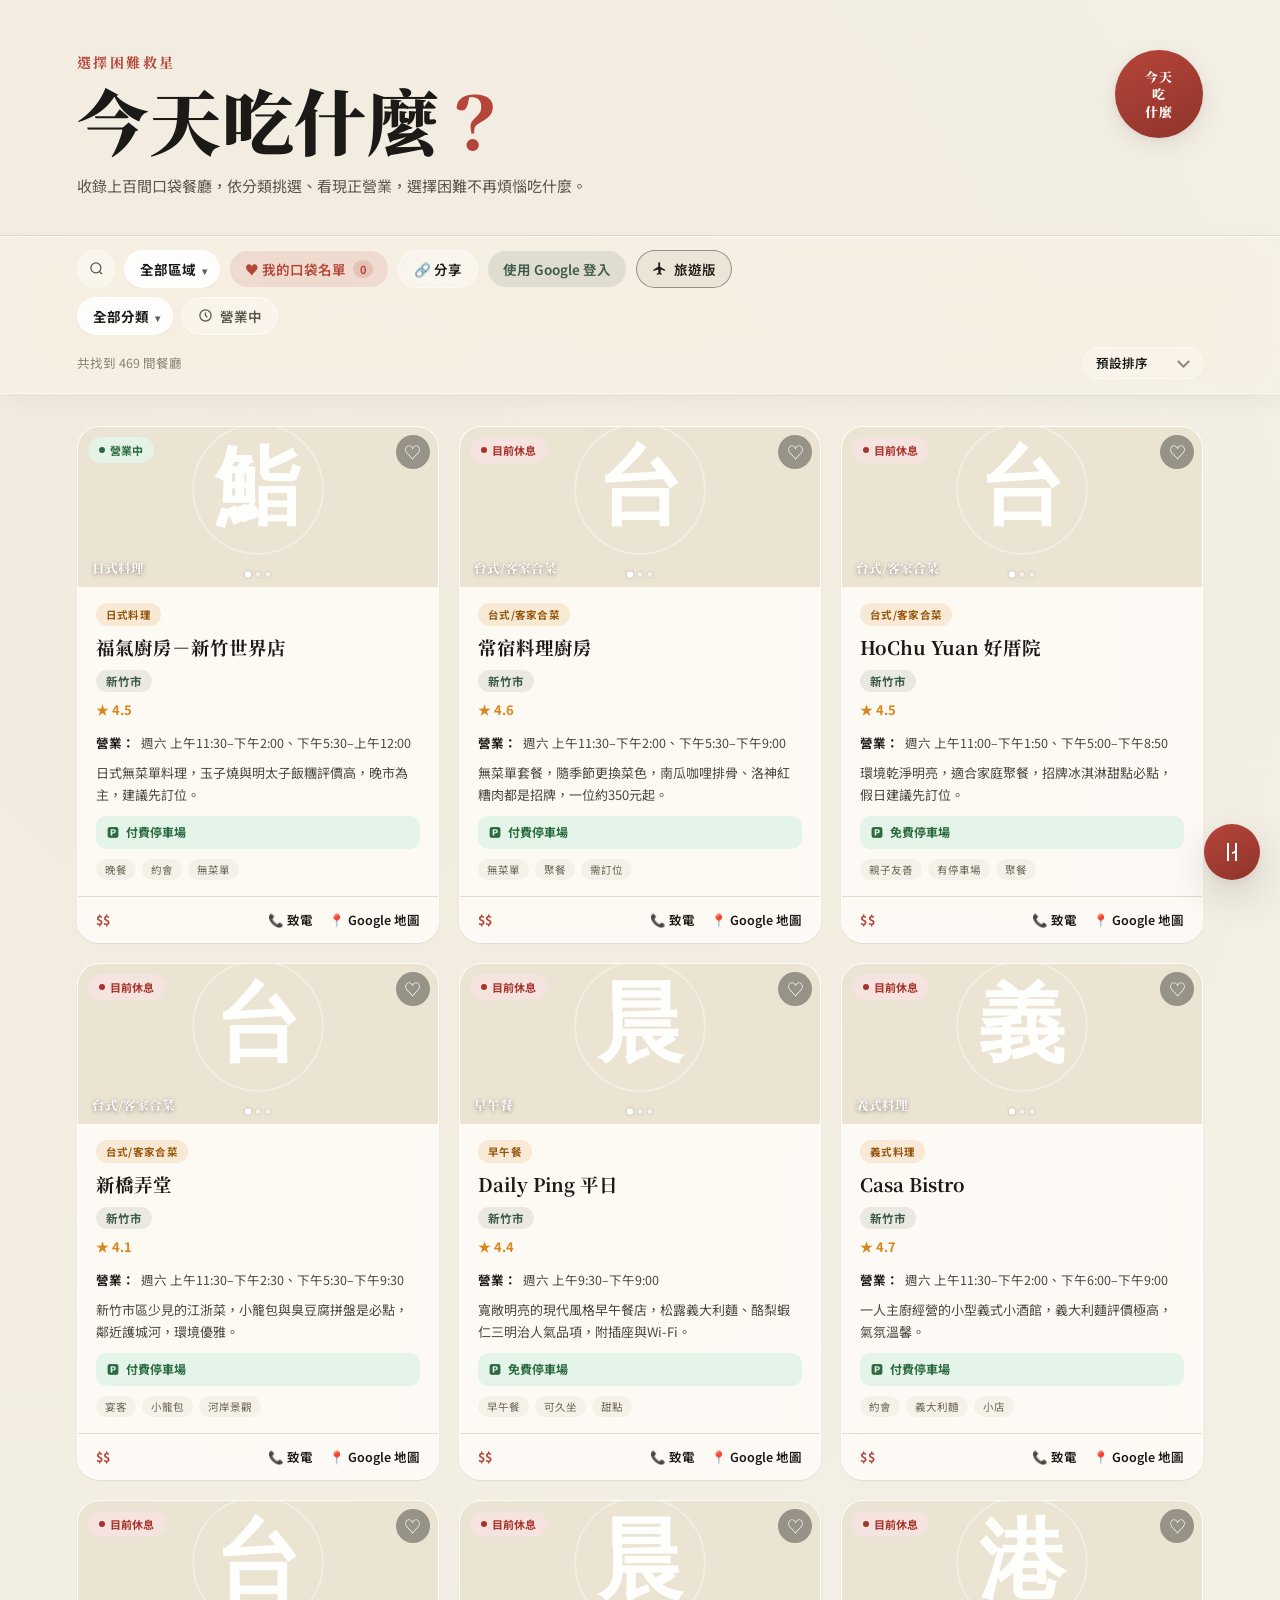
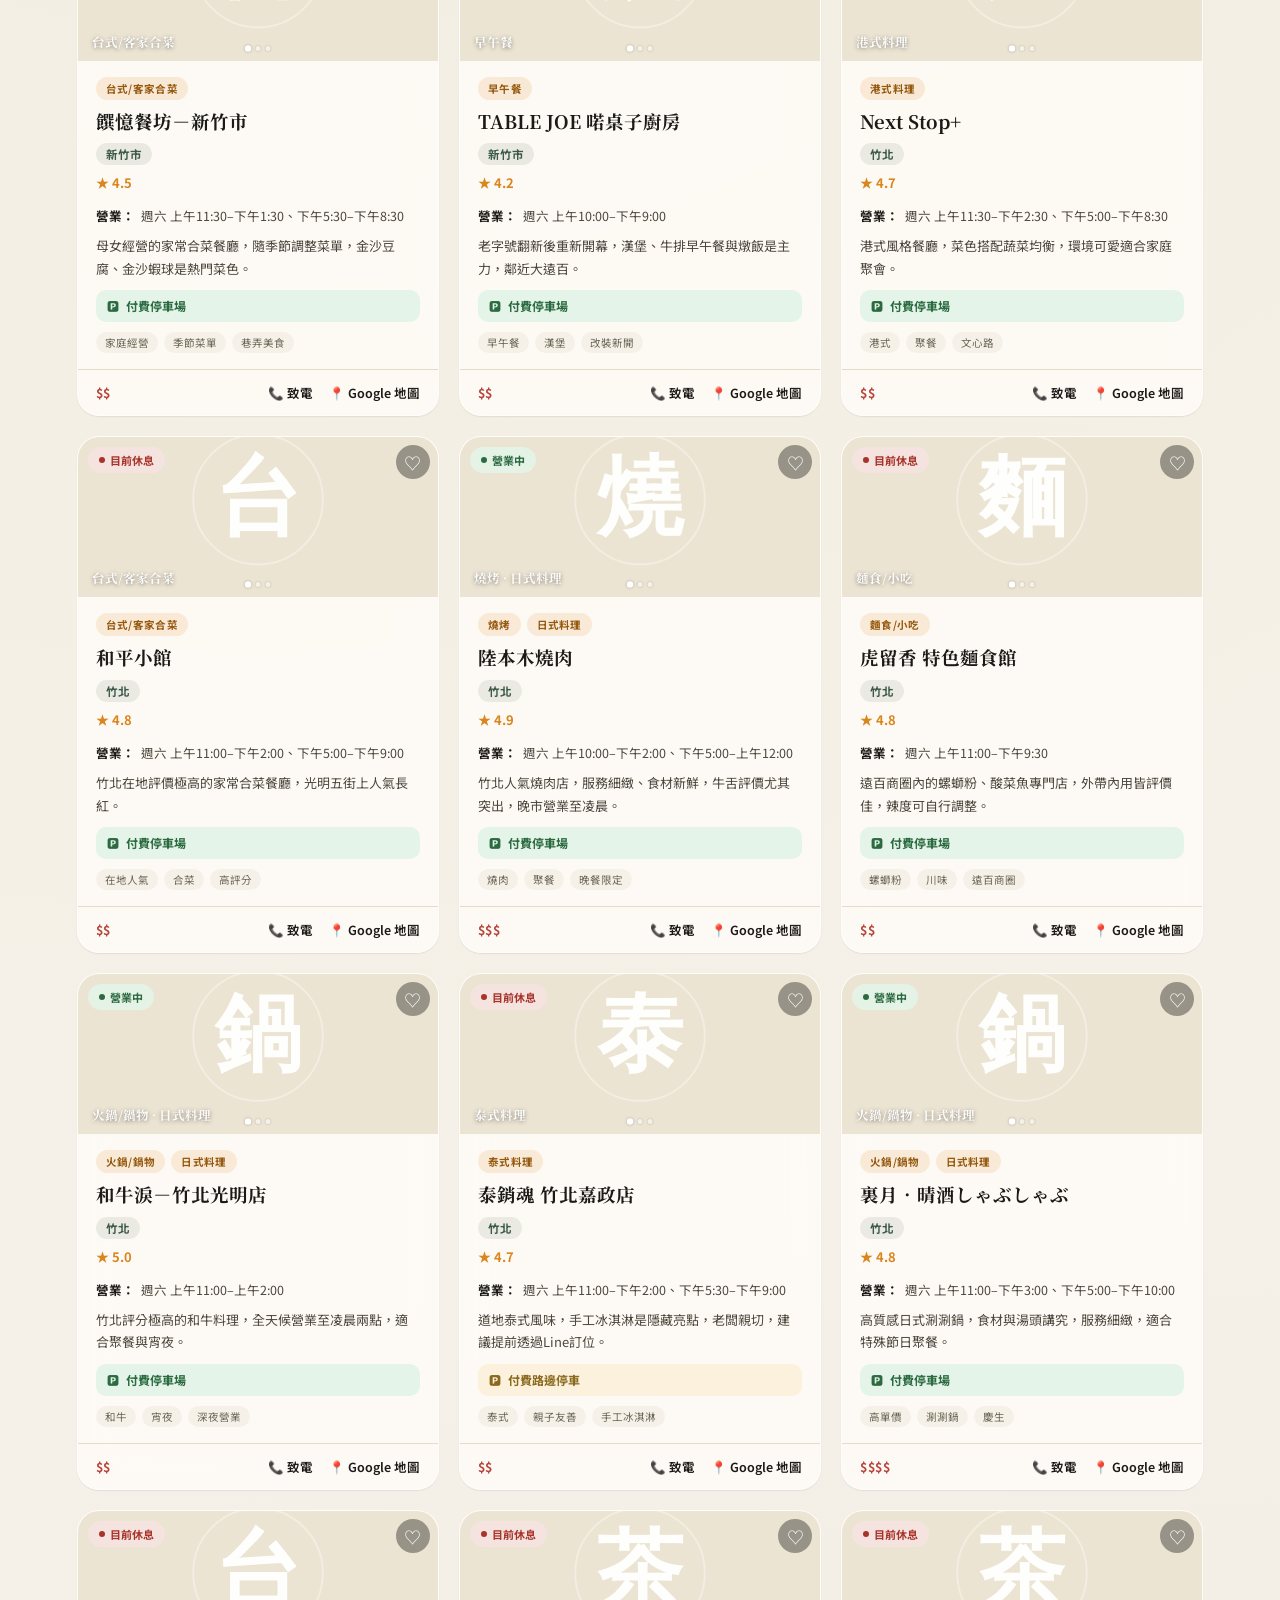
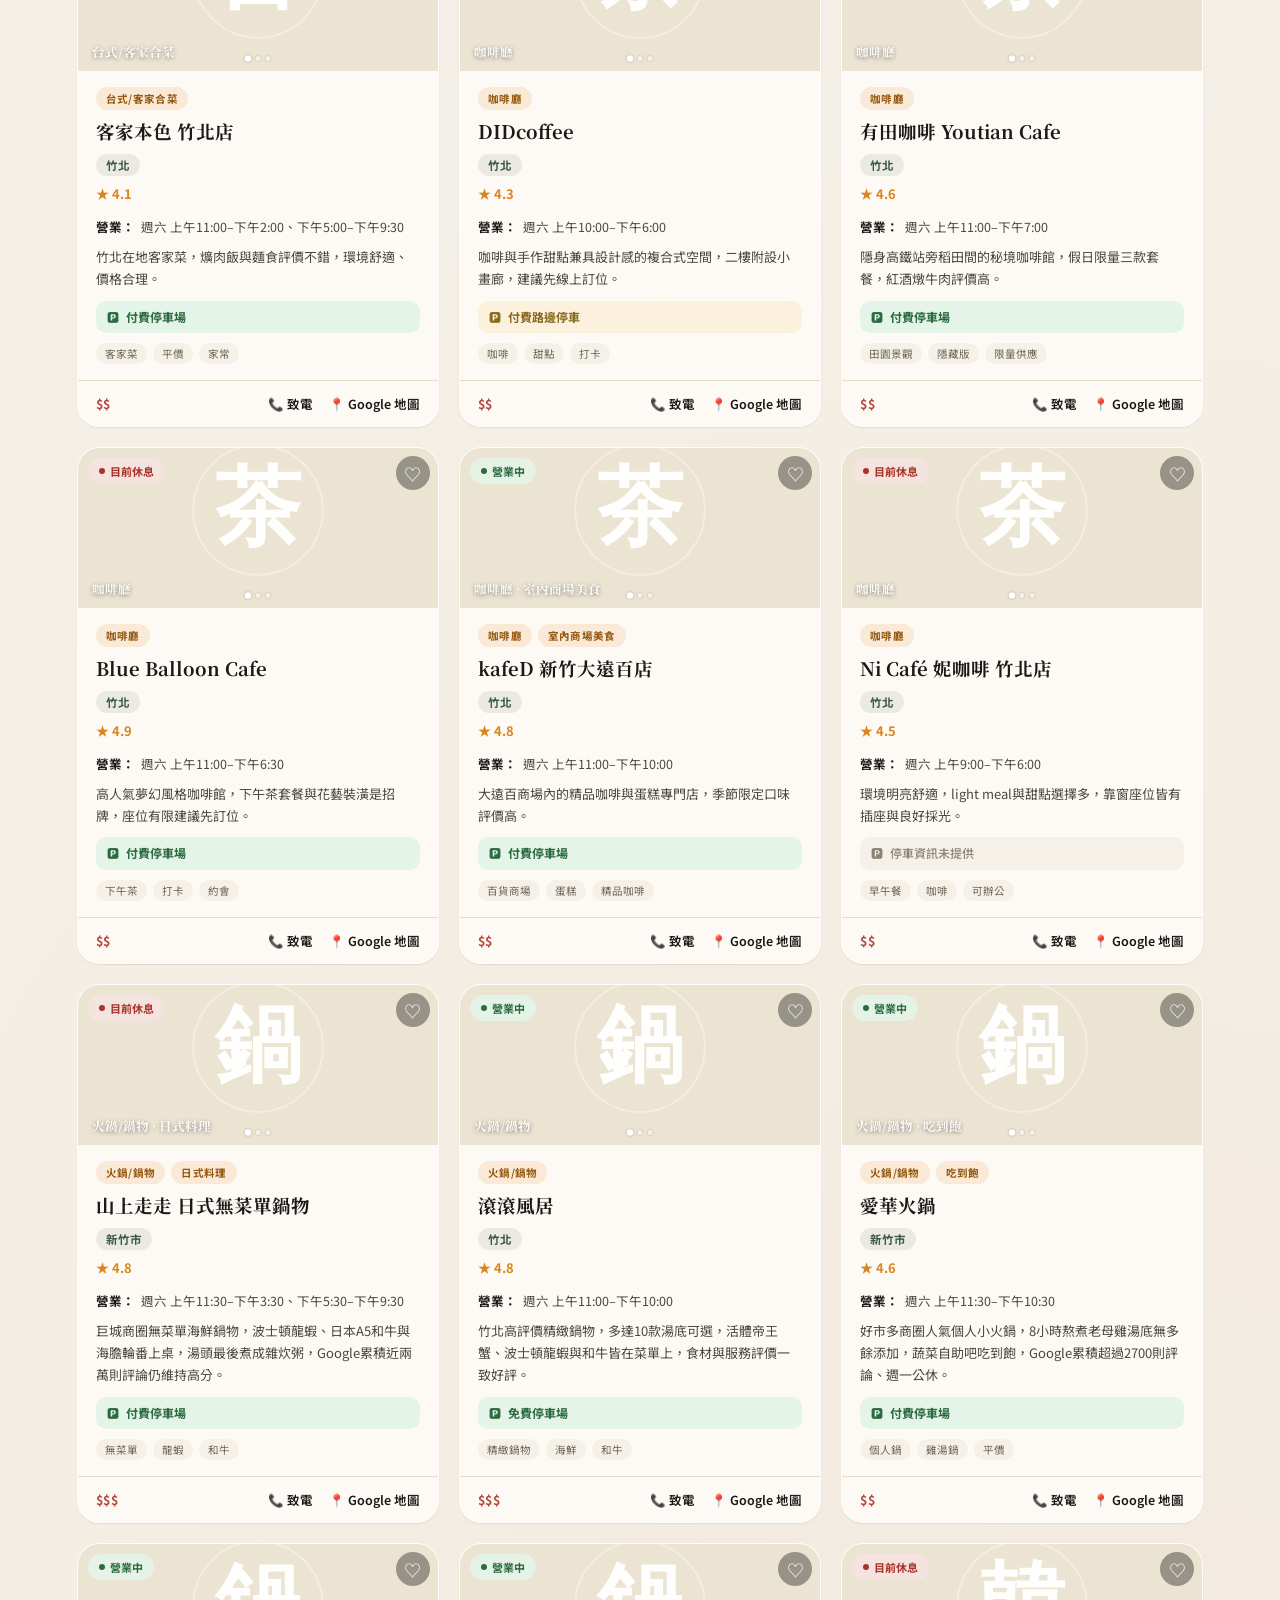
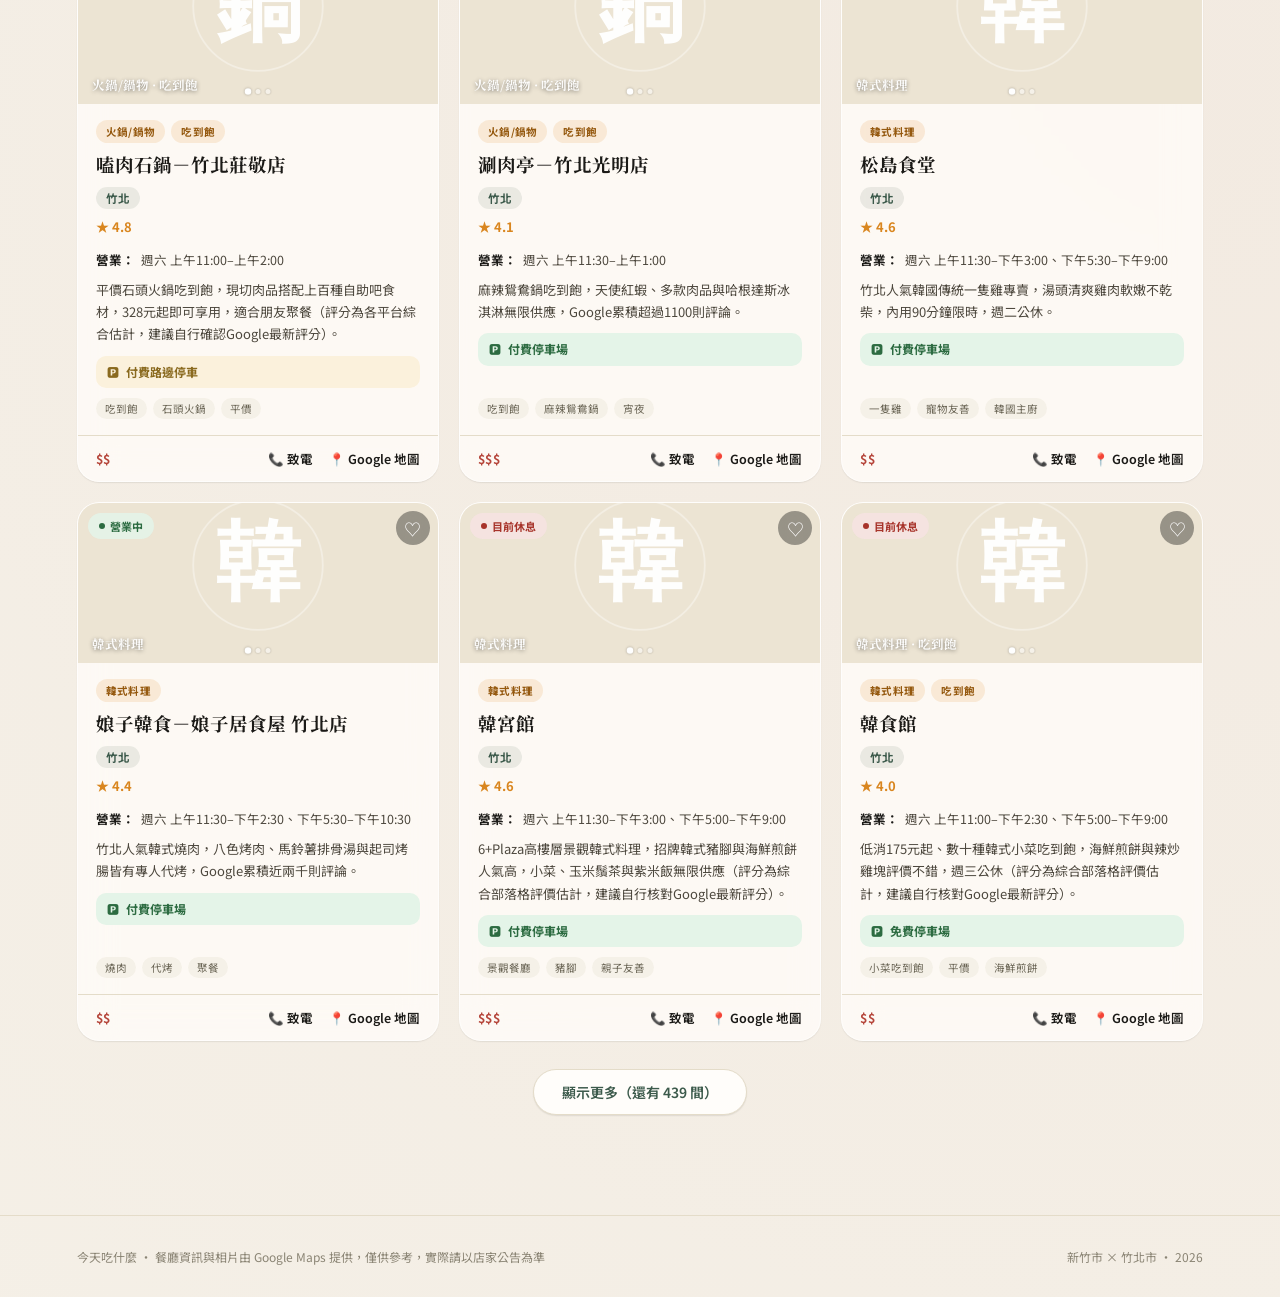
==== index.html @ 62388641 "旅遊版：新增南浦洞人蔘雞湯 3 家 Co-Authored-By: Claude Sonnet 5 <noreply@anthropic.com> Claude-Session: https://cl" ====
<!DOCTYPE html>
<html lang="zh-Hant">
<head>
<meta charset="UTF-8">
<meta name="viewport" content="width=device-width, initial-scale=1.0, viewport-fit=cover">
<title>今天吃什麼 — 新竹市 × 竹北市 餐廳地圖</title>
<style>
  @import url('https://fonts.googleapis.com/css2?family=Noto+Serif+TC:wght@500;700;900&family=Noto+Sans+TC:wght@400;500;700&display=swap');

  :root{
    --ink:#1b1a17;
    --paper:#f5f1e8;
    --paper2:#ece4d3;
    --seal:#b5453a;
    --gold:#d9861f;
    --jade:#3c5a4b;
    --line:#e4dcc9;
    --white:#fffdfa;
    --card-radius:22px;
    --pill-radius:999px;
    --shadow-sm:0 1px 2px rgba(27,26,23,0.05), 0 1px 1px rgba(27,26,23,0.04);
    --shadow-md:0 8px 24px rgba(27,26,23,0.08), 0 2px 6px rgba(27,26,23,0.05);
    --shadow-lg:0 16px 40px rgba(27,26,23,0.14), 0 4px 10px rgba(27,26,23,0.06);
    --safe-l:max(6vw, env(safe-area-inset-left));
    --safe-r:max(6vw, env(safe-area-inset-right));
  }
  *{box-sizing:border-box; margin:0; padding:0;}
  html{ -webkit-text-size-adjust:100%; }
  body{
    background:var(--paper);
    color:var(--ink);
    font-family:'Noto Sans TC', -apple-system, BlinkMacSystemFont, 'PingFang TC', 'Helvetica Neue', sans-serif;
    -webkit-font-smoothing:antialiased;
    background-image:
      radial-gradient(circle at 20% 10%, rgba(184,134,59,0.05), transparent 40%),
      radial-gradient(circle at 90% 80%, rgba(181,69,58,0.04), transparent 45%);
  }
  ::selection{ background:var(--seal); color:var(--white); }
  img{ display:block; }
  button, select, input{ font:inherit; -webkit-tap-highlight-color:transparent; }
  @media (prefers-reduced-motion: reduce){
    *{ animation-duration:.001ms !important; transition-duration:.001ms !important; }
  }

  header{
    position:relative;
    padding:52px var(--safe-r) 36px var(--safe-l);
    overflow:hidden;
    border-bottom:1px solid var(--line);
  }
  .eyebrow{
    font-family:'Noto Serif TC', serif;
    font-weight:700;
    font-size:14px;
    color:var(--seal);
    letter-spacing:2.5px;
    margin-bottom:10px;
  }
  h1{
    font-family:'Noto Serif TC', serif;
    font-weight:900;
    font-size:clamp(36px,6.5vw,72px);
    line-height:1.05;
    letter-spacing:0.5px;
  }
  h1 .accent{ color:var(--seal); }
  .subhead{
    margin-top:14px;
    max-width:560px;
    font-size:15px;
    line-height:1.8;
    color:#5a5548;
  }
  .stamp{
    position:absolute;
    top:50px; right:var(--safe-r);
    width:88px; height:88px;
    border-radius:50%;
    background:linear-gradient(155deg, var(--seal), #8f342b);
    box-shadow:var(--shadow-md);
    display:flex; align-items:center; justify-content:center;
    color:var(--white);
    font-family:'Noto Serif TC',serif;
    font-weight:900;
    font-size:13px;
    line-height:1.35;
    text-align:center;
    letter-spacing:1px;
  }
  @media (max-width:760px){ .stamp{ display:none; } }

  .controls{
    position:sticky; top:0; z-index:30;
    background:rgba(245,241,232,0.62);
    backdrop-filter:blur(24px) saturate(1.8);
    -webkit-backdrop-filter:blur(24px) saturate(1.8);
    border-bottom:1px solid rgba(255,255,255,0.5);
    box-shadow:0 1px 0 rgba(255,255,255,0.6) inset, 0 8px 20px rgba(27,26,23,0.04);
    padding:14px var(--safe-r) 14px var(--safe-l);
  }
  .search-box{
    position:relative; display:flex; align-items:center;
    height:38px; border-radius:999px; flex:0 0 auto;
    border:1px solid rgba(255,255,255,0.5);
    background:rgba(255,255,255,0.32);
    backdrop-filter:blur(14px) saturate(1.4); -webkit-backdrop-filter:blur(14px) saturate(1.4);
    width:38px; overflow:hidden;
    transition:width .25s cubic-bezier(.4,0,.2,1), background .2s ease, box-shadow .2s ease;
  }
  .search-box.expanded{ width:min(260px, 62vw); background:rgba(255,255,255,0.75); box-shadow:0 0 0 3px rgba(181,69,58,0.16), var(--shadow-sm); }
  .search-icon-btn{
    width:38px; height:38px; flex:0 0 auto; border:none; background:transparent; padding:0;
    display:flex; align-items:center; justify-content:center; cursor:pointer; color:#5a5548;
  }
  .search-box input{
    border:none; background:transparent; outline:none;
    height:36px; width:0; min-width:0; padding:0; opacity:0;
    font-size:16px; flex:1 1 auto;
    transition:opacity .18s ease, width .25s ease, padding .25s ease;
  }
  .search-box.expanded input{ width:100%; opacity:1; padding:0 14px 0 0; }
  .search-box input::placeholder{ color:#8a8474; }

  .filter-row{
    display:flex; gap:9px; align-items:center; flex-wrap:wrap;
  }
  .filter-row-2{
    margin-top:9px;
  }

  /* Horizontally scrollable chip strip of area/city buttons, frosted glass */
  .area-toggle{
    display:flex; gap:6px; align-items:center; flex:0 0 auto; max-width:100%;
    overflow-x:auto; scrollbar-width:none; -webkit-overflow-scrolling:touch;
  }
  .area-toggle::-webkit-scrollbar{ display:none; }
  .area-toggle button{
    flex:0 0 auto;
    padding:8px 15px; height:38px; border-radius:999px;
    border:1px solid rgba(255,255,255,0.5);
    background:rgba(255,255,255,0.28);
    backdrop-filter:blur(14px) saturate(1.4); -webkit-backdrop-filter:blur(14px) saturate(1.4);
    font-weight:600; font-size:13.5px;
    cursor:pointer; color:#5a5548; transition:background .2s ease, color .2s ease, box-shadow .2s ease;
  }
  .area-toggle button.active{ background:rgba(255,255,255,0.85); color:var(--ink); box-shadow:var(--shadow-sm); font-weight:700; }
  .area-toggle button.area-back{ background:transparent; border-style:dashed; color:#8a8474; font-weight:500; }
  .area-toggle button.area-done{ background:var(--jade); color:var(--white); border-color:var(--jade); font-weight:700; }
  .area-toggle button.area-future{
    background:rgba(60,55,48,0.05); border-color:rgba(60,55,48,0.08);
    color:#b3ada0; cursor:not-allowed; font-weight:500;
  }
  .area-toggle.collapsed button:not(.active){ display:none; }
  .area-toggle.collapsed button.active{ padding-right:12px; }
  .area-toggle.collapsed button.active::after{
    content:"▾"; margin-left:6px; font-size:10px; opacity:.7;
  }

  .hours-icon-btn, .fav-toggle{
    display:flex; align-items:center; gap:7px;
    height:38px; padding:0 15px;
    border:1px solid rgba(255,255,255,0.5);
    border-radius:999px;
    backdrop-filter:blur(14px) saturate(1.4); -webkit-backdrop-filter:blur(14px) saturate(1.4);
    cursor:pointer;
    font-size:13.5px;
    font-weight:600;
    flex:0 0 auto;
    user-select:none;
    transition:background .2s ease, color .2s ease;
  }
  .fav-toggle{ background:rgba(60,90,75,0.12); color:var(--jade); }
  /* Idle 灰色，跟其他未選取的篩選 chip 一致，暗示「還沒篩選、可以點」；
     .active 時變回跟其他篩選 chip 選取時一樣的深綠色，一眼就能看出差異。 */
  .hours-icon-btn{ background:rgba(255,255,255,0.28); color:#5a5548; }
  .hours-icon-btn.active{ background:rgba(60,90,75,0.88); color:var(--white); }
  .hours-icon-btn svg{ flex:0 0 auto; display:block; }

  .fav-toggle{ background:rgba(181,69,58,0.12); color:var(--seal); }
  .fav-toggle.active{ background:rgba(181,69,58,0.88); color:var(--white); }
  .fav-toggle .count{
    font-size:11px; font-weight:700; padding:1px 7px; border-radius:999px;
    background:rgba(181,69,58,0.16); color:var(--seal);
  }
  .fav-toggle.active .count{ background:rgba(255,255,255,0.25); color:var(--white); }

  .share-btn{
    height:38px; padding:0 15px; border:1px solid rgba(255,255,255,0.5); border-radius:999px;
    background:rgba(255,255,255,0.32); backdrop-filter:blur(14px) saturate(1.4); -webkit-backdrop-filter:blur(14px) saturate(1.4);
    cursor:pointer; font-size:13.5px; font-weight:600;
    color:var(--ink); flex:0 0 auto; transition:background .2s ease;
  }
  .share-btn:hover{ background:rgba(255,255,255,0.55); }
  .auth-btn{
    height:38px; padding:0 15px; border:1px solid rgba(255,255,255,0.5); border-radius:999px;
    background:rgba(60,90,75,0.12); color:var(--jade); cursor:pointer;
    font-size:13.5px; font-weight:600; flex:0 0 auto;
  }
  .auth-btn:hover{ background:rgba(60,90,75,0.22); }

  .shared-banner{
    margin:0 var(--safe-r) 0 var(--safe-l);
    margin-top:-1px;
    background:rgba(60,90,75,0.82); color:var(--white);
    backdrop-filter:blur(20px) saturate(1.6); -webkit-backdrop-filter:blur(20px) saturate(1.6);
    padding:14px 18px; border-radius:0 0 16px 16px;
    display:flex; align-items:center; justify-content:space-between; gap:14px; flex-wrap:wrap;
    font-size:13.5px; font-weight:500;
    box-shadow:var(--shadow-md);
  }
  .shared-banner-actions{ display:flex; gap:10px; flex:0 0 auto; }
  .shared-banner-actions button{
    padding:8px 14px; border-radius:999px; border:1.5px solid rgba(255,255,255,0.7);
    background:transparent; color:var(--white); font-weight:700; font-size:12.5px; cursor:pointer;
    min-height:36px;
  }
  .shared-banner-actions button:hover{ background:rgba(255,255,255,0.18); }
  #sharedAdoptBtn{ background:rgba(255,255,255,0.9); color:var(--jade); border-color:rgba(255,255,255,0.9); }
  #sharedAdoptBtn:hover{ background:rgba(255,255,255,0.75); }

  .toast{
    position:fixed; left:50%; bottom:max(28px, env(safe-area-inset-bottom)); transform:translateX(-50%) translateY(20px) scale(0.95);
    background:rgba(27,26,23,0.72); backdrop-filter:blur(20px) saturate(1.6); -webkit-backdrop-filter:blur(20px) saturate(1.6);
    color:var(--paper); padding:12px 22px; border-radius:999px;
    border:1px solid rgba(255,255,255,0.12);
    font-size:13.5px; font-weight:600; opacity:0; pointer-events:none;
    transition:opacity .25s cubic-bezier(.4,0,.2,1), transform .25s cubic-bezier(.4,0,.2,1); z-index:50;
    box-shadow:var(--shadow-lg); max-width:88vw; text-align:center;
  }
  .toast.show{ opacity:1; transform:translateX(-50%) translateY(0) scale(1); }

  /* "幫我選" — a small rule-based guided picker, no external AI/API involved */
  .picker-fab{
    position:fixed; right:max(20px, env(safe-area-inset-right));
    bottom:max(20px, env(safe-area-inset-bottom)); z-index:60;
    width:56px; height:56px; border-radius:50%; border:none;
    background:linear-gradient(155deg, var(--seal), #8f342b);
    color:var(--white); display:flex; align-items:center; justify-content:center;
    box-shadow:var(--shadow-lg); cursor:pointer;
    transition:transform .2s cubic-bezier(.34,1.3,.64,1);
  }
  .picker-fab:hover{ transform:scale(1.06); }
  .picker-fab:active{ transform:scale(0.94); }
  .picker-fab.hide{ display:none; }

  .picker-panel{
    position:fixed; right:max(20px, env(safe-area-inset-right));
    bottom:max(88px, calc(env(safe-area-inset-bottom) + 88px));
    z-index:60; width:min(360px, calc(100vw - 40px)); max-height:min(560px, 72vh);
    background:rgba(250,247,241,0.92); backdrop-filter:blur(24px) saturate(1.6); -webkit-backdrop-filter:blur(24px) saturate(1.6);
    border:1px solid rgba(255,255,255,0.6); border-radius:20px;
    box-shadow:var(--shadow-lg); display:none; flex-direction:column; overflow:hidden;
    transform-origin:bottom right;
  }
  .picker-panel.open{ display:flex; animation:pickerIn .22s cubic-bezier(.34,1.3,.64,1); }
  @keyframes pickerIn{ from{ opacity:0; transform:scale(0.9) translateY(10px); } to{ opacity:1; transform:scale(1) translateY(0); } }
  .picker-header{
    display:flex; align-items:center; justify-content:space-between;
    padding:14px 16px; font-family:'Noto Serif TC',serif; font-weight:700; font-size:15px;
    border-bottom:1px solid var(--line); flex:0 0 auto;
  }
  .picker-header button{ border:none; background:none; cursor:pointer; font-size:16px; color:#8a8474; padding:4px; }
  .picker-body{ padding:14px 16px; overflow-y:auto; flex:1 1 auto; min-height:0; display:flex; flex-direction:column; gap:10px; }
  .picker-body > *{ flex-shrink:0; }
  .picker-msg{
    align-self:flex-start; background:var(--paper2); color:var(--ink);
    padding:9px 13px; border-radius:14px 14px 14px 4px; font-size:13.5px; line-height:1.6; max-width:88%;
  }
  .picker-choices{ display:flex; flex-wrap:wrap; gap:7px; }
  .picker-choices button{
    padding:8px 14px; border-radius:999px; border:1px solid var(--line);
    background:var(--white); color:var(--ink); font-size:13px; font-weight:600; cursor:pointer;
    transition:background .15s ease, color .15s ease, border-color .15s ease;
  }
  .picker-choices button:hover{ background:var(--jade); color:var(--white); border-color:var(--jade); }
  .picker-answer{
    align-self:flex-end; background:var(--jade); color:var(--white);
    padding:9px 13px; border-radius:14px 14px 4px 14px; font-size:13.5px; font-weight:600; max-width:88%;
  }
  .picker-result-card{
    border:1px solid var(--line); border-radius:14px; overflow:hidden; background:var(--white);
  }
  .picker-result-card img{ width:100%; height:120px; object-fit:cover; display:block; }
  .picker-result-body{ padding:12px 14px; display:flex; flex-direction:column; gap:6px; }
  .picker-result-name{ font-family:'Noto Serif TC',serif; font-weight:700; font-size:15px; }
  .picker-result-meta{ font-size:12.5px; color:#6b6656; }
  .picker-result-actions{ display:flex; gap:8px; margin-top:4px; }
  .picker-result-actions button, .picker-result-actions a{
    flex:1; text-align:center; padding:8px 0; border-radius:10px; border:1px solid var(--line);
    background:var(--paper); color:var(--ink); font-size:12.5px; font-weight:700; cursor:pointer;
    text-decoration:none; display:block;
  }
  .picker-result-actions .primary{ background:var(--seal); color:var(--white); border-color:var(--seal); }

  .time-select-row{
    display:none;
    flex-direction:column; gap:10px;
    margin-top:12px;
    font-size:13px; color:#5a5548;
  }
  .time-select-row.visible{ display:flex; }
  .time-custom-row{ display:flex; gap:10px; align-items:center; flex-wrap:wrap; }
  .time-select-row select{
    height:38px; padding:0 10px; border:1px solid rgba(255,255,255,0.5); border-radius:10px;
    background:rgba(255,255,255,0.35); backdrop-filter:blur(12px); -webkit-backdrop-filter:blur(12px);
    font-size:14px;
  }
  .meal-presets{ display:flex; gap:7px; flex-wrap:wrap; }
  .meal-presets button{
    height:34px; padding:0 14px; border-radius:999px;
    border:1px solid rgba(255,255,255,0.5);
    background:rgba(255,255,255,0.32);
    backdrop-filter:blur(12px) saturate(1.4); -webkit-backdrop-filter:blur(12px) saturate(1.4);
    font-weight:600; font-size:13px; color:#5a5548; cursor:pointer;
    transition:background .2s ease, color .2s ease;
  }
  .meal-presets button.active{ background:rgba(60,90,75,0.88); color:var(--white); border-color:transparent; }

  .cat-select-wrap{
    position:relative; flex:0 0 auto;
    display:flex; align-items:center;
  }
  .cat-select-wrap::after{
    content:"";
    position:absolute; right:15px; top:50%; width:7px; height:7px;
    border-right:2px solid #8a8474; border-bottom:2px solid #8a8474;
    transform:translateY(-65%) rotate(45deg);
    pointer-events:none;
  }
  .cat-select{
    appearance:none; -webkit-appearance:none;
    height:38px;
    padding:0 34px 0 16px;
    border:1px solid rgba(255,255,255,0.5); border-radius:999px;
    background:rgba(255,255,255,0.32); color:var(--ink);
    backdrop-filter:blur(14px) saturate(1.4); -webkit-backdrop-filter:blur(14px) saturate(1.4);
    font-weight:600; font-size:13.5px;
    cursor:pointer; max-width:46vw;
  }
  .cat-select:focus{ outline:none; box-shadow:0 0 0 3px rgba(217,134,31,0.25); }

  .result-row{ display:flex; align-items:center; justify-content:space-between; gap:10px; margin-top:12px; flex-wrap:wrap; }
  .result-count{ font-size:12.5px; color:#8a8474; }
  .sort-select-wrap{ flex:0 0 auto; }
  .sort-select-wrap .cat-select{
    height:32px; padding:0 28px 0 12px; font-size:12.5px; font-weight:600;
    background:rgba(255,255,255,0.2); border-color:rgba(255,255,255,0.4);
  }

  /* Horizontal chip-scroll strip on phones — classic iOS filter-bar pattern */
  @media (max-width:720px){
    .filter-row{
      flex-wrap:nowrap; overflow-x:auto; scroll-snap-type:x proximity;
      -webkit-overflow-scrolling:touch; scrollbar-width:none;
      margin:0 calc(-1 * var(--safe-l)) 0 calc(-1 * var(--safe-l));
      padding:2px var(--safe-l) 6px;
    }
    .filter-row::-webkit-scrollbar{ display:none; }
    .filter-row > *{ scroll-snap-align:start; }
    .cat-select{ max-width:56vw; }

    /* filter-row-2 (category + sub-category + time) wraps instead of scrolling —
       two selects at once would otherwise force an absurdly wide scroll strip. */
    .filter-row-2{
      flex-wrap:wrap; overflow-x:visible;
      margin:0; padding:0;
    }
    .filter-row-2 .cat-select{ max-width:44vw; }
  }

  main{ padding:32px var(--safe-r) 100px var(--safe-l); }
  .grid{ display:grid; grid-template-columns:repeat(auto-fill, minmax(280px,1fr)); gap:20px; }
  .load-more-wrap{ text-align:center; margin-top:28px; }
  .load-more-btn{
    font-family:inherit; font-size:14px; font-weight:600; cursor:pointer;
    padding:12px 28px; border-radius:var(--pill-radius); border:1px solid var(--line);
    background:var(--white); color:var(--jade); box-shadow:var(--shadow-sm);
  }
  .load-more-btn:hover{ background:var(--jade); color:var(--white); border-color:var(--jade); }

  /* 旅遊版：星宇航空風格的黑金配色，跟站內其他區域（米黃/赭紅/墨綠）拉開，帶出「出國」「精品航空」的質感 */
  .trip-toggle-btn{
    display:flex; align-items:center; gap:7px;
    height:38px; padding:0 15px; border:1px solid rgba(22,20,15,0.4); border-radius:999px;
    background:rgba(22,20,15,0.05); color:#201d16; cursor:pointer;
    font-size:13.5px; font-weight:600; flex:0 0 auto; transition:background .2s ease;
  }
  .trip-toggle-btn svg{ flex:0 0 auto; }
  .trip-toggle-btn:hover{ background:rgba(184,144,47,0.18); }
  .trip-toggle-btn.active{ background:#16140f; color:#c9a227; border-color:#16140f; }

  .trip-picker{
    margin:0 var(--safe-r) 14px var(--safe-l); display:flex; flex-direction:column; gap:10px;
    background:linear-gradient(135deg, rgba(22,20,15,0.05), rgba(184,144,47,0.12));
    border:1px solid rgba(184,144,47,0.4); border-radius:18px; padding:14px 16px;
  }
  .trip-picker-label{ font-size:12.5px; font-weight:600; color:#8a6d23; }
  .trip-picker .area-toggle button.active{ background:#16140f; color:#c9a227; border-color:#16140f; }
  .trip-picker .area-toggle button:not(.active):not(.area-future){ border-color:rgba(184,144,47,0.45); color:#201d16; }

  /* While browsing 釜山, retint the whole site's accent color (chips, fav
     toggle, hours toggle, load-more hover — anything using --jade) to a
     champagne gold instead of duplicating every rule for a second color
     scheme; the black comes from the toggle/picker rules above. */
  body.busan-mode{ --jade:#a9792a; }

  /* 本地版：餐廳／服飾 常駐雙頁籤，放在標題下方、篩選列上方，跟餐廳分類 chip
     完全分開，避免服飾分類混進 CAT_GROUPS 的燒烤/日式那排。旅遊版（釜山）啟用
     時整排隱藏——服飾/餐廳頁籤只切換「在地版」內部的兩種本地資料集。 */
  .mode-tabs{
    display:flex; justify-content:center; gap:8px;
    margin:0 var(--safe-r) 18px var(--safe-l);
  }
  .mode-tab{
    font-family:inherit; font-size:14px; font-weight:700; cursor:pointer;
    padding:10px 22px; border-radius:999px; border:1px solid var(--line);
    background:var(--white); color:var(--ink); box-shadow:var(--shadow-sm);
    transition:background .2s ease, color .2s ease, border-color .2s ease;
  }
  .mode-tab.active{ background:var(--jade); color:var(--white); border-color:var(--jade); }
  .mode-tab:not(.active):hover{ border-color:var(--jade); }
  .card{
    background:rgba(255,253,250,0.78); border:1px solid rgba(255,255,255,0.6); border-radius:var(--card-radius);
    backdrop-filter:blur(18px) saturate(1.5); -webkit-backdrop-filter:blur(18px) saturate(1.5);
    overflow:hidden; display:flex; flex-direction:column; position:relative;
    box-shadow:var(--shadow-sm), inset 0 1px 0 rgba(255,255,255,0.6);
    transition:transform .28s cubic-bezier(.34,1.3,.64,1), box-shadow .28s ease;
  }
  .card:hover{ transform:translateY(-4px); box-shadow:var(--shadow-lg); }
  .card:active{ transform:translateY(-1px) scale(0.994); }

  .card-photo{
    position:relative; width:100%; height:160px; overflow:hidden;
    display:flex; align-items:center; justify-content:center;
    background:var(--paper2);
  }
  .card-photo svg{ width:100%; height:100%; }
  .card-photo-track{
    display:flex; width:100%; height:100%;
    overflow-x:auto; scroll-snap-type:x mandatory;
    -webkit-overflow-scrolling:touch; scrollbar-width:none;
  }
  .card-photo-track::-webkit-scrollbar{ display:none; }
  .card-photo-track img{ flex:0 0 100%; width:100%; height:100%; object-fit:cover; scroll-snap-align:start; }
  .card-photo-fallback{ flex:0 0 100%; width:100%; height:100%; }
  .card-photo-fallback svg{ width:100%; height:100%; display:block; }
  .card-photo-dots{
    position:absolute; bottom:10px; left:50%; transform:translateX(-50%);
    display:flex; gap:5px; z-index:2; pointer-events:none;
  }
  .card-photo-dots .dot{
    width:5px; height:5px; border-radius:50%; background:rgba(255,255,255,0.5);
    box-shadow:0 0 2px rgba(0,0,0,0.3);
    transition:background .2s ease, transform .2s ease;
  }
  .card-photo-dots .dot.active{ background:#fff; transform:scale(1.3); }
  .card-photo .cat-label{
    position:absolute; bottom:10px; left:14px;
    font-family:'Noto Serif TC',serif; font-weight:700; font-size:12.5px;
    color:rgba(255,255,255,0.94); text-shadow:0 1px 4px rgba(0,0,0,0.45);
  }
  .card-open-badge{
    position:absolute; top:10px; left:10px;
    font-size:11px; font-weight:700; padding:5px 11px; border-radius:999px;
    display:flex; align-items:center; gap:5px;
    backdrop-filter:blur(6px);
  }
  .card-open-badge.open{ background:rgba(228,244,232,0.92); color:#2c6b41; }
  .card-open-badge.closed{ background:rgba(246,227,225,0.92); color:#a7332a; }
  .card-open-badge.market{ background:rgba(255,255,255,0.92); color:#6b6656; }
  .card-open-badge .dot{ width:6px; height:6px; border-radius:50%; background:currentColor; }
  .card-fav-btn{
    position:absolute; top:8px; right:8px;
    width:34px; height:34px; border-radius:50%; border:none;
    background:rgba(27,26,23,0.4); backdrop-filter:blur(8px); color:#fff;
    display:flex; align-items:center; justify-content:center;
    font-size:17px; cursor:pointer; transition:background .15s ease, transform .15s cubic-bezier(.34,1.3,.64,1);
  }
  .card-fav-btn:hover{ background:rgba(27,26,23,0.6); }
  .card-fav-btn:active{ transform:scale(0.88); }
  .card-fav-btn.active{ background:var(--seal); transform:scale(1.05); }

  .card-top{ padding:16px 18px 12px; position:relative; }
  .card-cats{ display:flex; flex-wrap:wrap; gap:6px; margin-bottom:9px; }
  .card-cats span{
    font-size:10.5px; font-weight:700; letter-spacing:.3px;
    padding:4px 10px; border-radius:999px; background:rgba(217,134,31,0.14); color:#95590f;
  }
  .card-name{
    font-family:'Noto Serif TC', serif; font-weight:700; font-size:18.5px; line-height:1.35;
    margin-bottom:7px;
  }
  .card-name-zh{ font-size:12.5px; color:#8a8474; margin-top:-4px; margin-bottom:7px; }
  .card-area{
    display:inline-block; font-size:11.5px; font-weight:700; color:var(--jade);
    background:rgba(60,90,75,0.1); border-radius:999px; padding:3px 10px; margin-bottom:8px;
  }
  .card-rating{ display:flex; align-items:center; gap:6px; font-size:13px; color:#59544a; flex-wrap:wrap; }
  .card-rating .stars{ color:var(--gold); font-weight:700; }
  .card-rating .distance{ color:#8a8474; font-weight:500; }

  .card-body{ padding:2px 18px 16px; flex:1; display:flex; flex-direction:column; gap:10px; }
  .card-hours{ font-size:12.5px; color:#4c473d; display:flex; align-items:baseline; gap:6px; }
  .card-hours b{ color:var(--ink); font-weight:700; white-space:nowrap; flex-shrink:0; }
  .card-parking{
    font-size:12px; line-height:1.4;
    display:flex; gap:7px; align-items:center;
    border-radius:10px; padding:8px 11px;
    font-weight:700;
  }
  .card-parking .icon{ flex:0 0 auto; }
  .card-parking .sub{ font-weight:500; opacity:.8; margin-left:2px; }
  .card-parking.lot{ background:#e4f4e8; color:#2c6b41; }
  .card-parking.street{ background:#fbf1dc; color:#8a6a1f; }
  .card-parking.none{ background:#f6e3e1; color:#a7332a; }
  .card-parking.unknown{ background:var(--paper); color:#8a8474; font-weight:500; }
  .card-tags{ display:flex; flex-wrap:wrap; gap:6px; margin-top:auto; }
  .card-tags span{
    font-size:10.5px; padding:3px 9px; border-radius:999px;
    background:var(--paper); color:#6b6656;
  }
  .card-foot{
    display:flex; justify-content:space-between; align-items:center;
    padding:13px 18px; border-top:1px solid var(--line); font-size:12.5px;
  }
  .card-foot .price{ font-weight:700; color:var(--seal); letter-spacing:0.5px; }
  .card-foot .links{ display:flex; gap:16px; }
  .card-foot a{
    color:var(--ink); text-decoration:none; font-weight:600;
    display:flex; align-items:center; gap:4px;
  }

  .empty-state{ text-align:center; padding:80px 20px; color:#8a8474; }
  .empty-state .kanji{
    font-family:'Noto Serif TC', serif; font-weight:900; font-size:52px; color:var(--seal); margin-bottom:10px; display:block;
  }

  footer{
    padding:32px var(--safe-r) max(32px, env(safe-area-inset-bottom)) var(--safe-l);
    border-top:1px solid var(--line);
    display:flex; justify-content:space-between; flex-wrap:wrap; gap:10px;
    font-size:12px; color:#8a8474;
  }
  footer a{ color:#8a8474; }

  @media (max-width:520px){
    header{ padding:40px 5vw 30px; }
    .grid{ grid-template-columns:1fr; gap:16px; }
    .card-name{ font-size:18px; }
    footer{ flex-direction:column; }
  }
</style>
</head>
<body>

<header>
  <div class="eyebrow">選擇困難救星</div>
  <h1>今天吃什麼<span class="accent">？</span></h1>
  <p class="subhead">收錄上百間口袋餐廳，依分類挑選、看現正營業，選擇困難不再煩惱吃什麼。</p>
  <div class="stamp">今天<br>吃<br>什麼</div>
</header>

<div class="mode-tabs" id="modeTabs">
  <button class="mode-tab active" id="modeTabFood" type="button">🍽 餐廳</button>
  <button class="mode-tab" id="modeTabClothing" type="button">👕 服飾</button>
</div>

<div class="controls">
  <div class="filter-row">
    <div class="search-box" id="searchBox">
      <button class="search-icon-btn" id="searchIconBtn" type="button" aria-label="搜尋">
        <svg width="15" height="15" viewBox="0 0 24 24" fill="none" stroke="currentColor" stroke-width="2"><circle cx="11" cy="11" r="8"/><path d="m21 21-4.3-4.3"/></svg>
      </button>
      <input id="searchInput" type="text" placeholder="搜尋店名、菜系或關鍵字…">
    </div>
    <div class="area-toggle" id="areaToggle"></div>
    <div class="fav-toggle" id="favToggle">
      <span>♥ 我的口袋名單</span>
      <span class="count" id="favCount">0</span>
    </div>
    <button class="share-btn" id="shareBtn" type="button" title="分享我的口袋名單">🔗 分享</button>
    <button class="auth-btn" id="authBtn" type="button">使用 Google 登入</button>
    <button class="trip-toggle-btn" id="tripToggleBtn" type="button">
      <svg width="15" height="15" viewBox="0 0 24 24" fill="currentColor"><path d="M21 16v-2l-8-5V3.5c0-.83-.67-1.5-1.5-1.5S10 2.67 10 3.5V9l-8 5v2l8-2.5V19l-2.5 1.5V22l4-1 4 1v-1.5L14 19v-5.5l7 2.5z"/></svg>
      <span id="tripToggleLabel">旅遊版</span>
    </button>
  </div>
  <div class="filter-row filter-row-2">
    <div class="area-toggle" id="catToggle"></div>
    <div class="cat-select-wrap" id="subCatSelectWrap" style="display:none;">
      <select class="cat-select" id="subCatSelect" aria-label="依「其他」細分類篩選"></select>
    </div>
    <button class="hours-icon-btn" id="hoursToggle" type="button" aria-label="依時間篩選" title="依時間篩選">
      <svg width="15" height="15" viewBox="0 0 24 24" fill="none" stroke="currentColor" stroke-width="2"><circle cx="12" cy="12" r="9"/><path d="M12 7v5l3 3"/></svg>
      <span id="hoursToggleLabel">營業中</span>
    </button>
  </div>
  <div class="time-select-row" id="timeSelectRow">
    <div class="meal-presets" id="mealPresets"></div>
    <div class="time-custom-row">
      指定時間查詢：
      <select id="daySelect"></select>
      <select id="timeSelect"></select>
      <span id="rangeLabel" style="display:none;font-weight:600;color:var(--ink);"></span>
      <button id="clearTimeBtn" style="border:none;background:none;text-decoration:underline;cursor:pointer;color:var(--seal);font-size:13px;">清除，改用現在時間</button>
    </div>
  </div>
  <div class="result-row">
    <div class="result-count" id="resultCount"></div>
    <div class="cat-select-wrap sort-select-wrap">
      <select class="cat-select" id="sortSelect" aria-label="排序方式">
        <option value="default">預設排序</option>
        <option value="rating_desc">評分：高到低</option>
        <option value="price_asc">價位：低到高</option>
        <option value="price_desc">價位：高到低</option>
        <option value="distance">距離：近到遠</option>
      </select>
    </div>
  </div>
</div>

<div class="trip-picker" id="tripPicker" style="display:none;">
  <div>
    <div class="trip-picker-label">選國家</div>
    <div class="area-toggle" id="tripCountryRow"></div>
  </div>
  <div id="tripCityWrap" style="display:none;">
    <div class="trip-picker-label">選城市</div>
    <div class="area-toggle" id="tripCityRow"></div>
  </div>
</div>

<div class="shared-banner" id="sharedBanner" style="display:none;">
  <span id="sharedBannerText"></span>
  <div class="shared-banner-actions">
    <button id="sharedAdoptBtn" type="button">加入我的口袋名單</button>
    <button id="sharedDismissBtn" type="button">關閉</button>
  </div>
</div>

<div class="toast" id="toast"></div>

<button class="picker-fab" id="pickerFab" type="button" aria-label="幫我選餐廳">
  <svg width="24" height="24" viewBox="0 0 24 24" fill="none" stroke="currentColor" stroke-width="2"><path d="M8 3v18M16 3v6a4 4 0 0 1-4 4M16 3v18"/></svg>
</button>

<div class="picker-panel" id="pickerPanel">
  <div class="picker-header">
    <span>今天吃什麼？</span>
    <button id="pickerCloseBtn" type="button" aria-label="關閉">✕</button>
  </div>
  <div class="picker-body" id="pickerBody"></div>
</div>

<main>
  <div class="grid" id="grid"></div>
  <div class="load-more-wrap" id="loadMoreWrap" style="display:none;">
    <button type="button" class="load-more-btn" id="loadMoreBtn"></button>
  </div>
  <div class="empty-state" id="emptyState" style="display:none;">
    <span class="kanji">無</span>
    <span id="emptyStateText">找不到符合條件的餐廳，試試調整篩選條件</span>
  </div>
</main>

<footer>
  <span>今天吃什麼 · 餐廳資訊與相片由 Google Maps 提供，僅供參考，實際請以店家公告為準</span>
  <span>新竹市 × 竹北市 · 2026</span>
</footer>

<script src="supabase/config.js"></script>
<script>
let HOURS = {"福氣廚房－新竹世界店":[[],[[1050,1440]],[[1050,1440]],[[1050,1440]],[[1050,1440]],[[690,840],[1050,1440]],[[690,840],[1050,1200]]],"常宿料理廚房":[[[690,840],[1050,1260]],[[690,840],[1050,1260]],[],[[690,840],[1050,1260]],[[690,840],[1050,1260]],[[690,840],[1050,1260]],[[690,840],[1050,1260]]],"HoChu Yuan 好厝院":[[],[],[[690,830],[1050,1250]],[[690,830],[1050,1250]],[[690,830],[1050,1250]],[[660,830],[1020,1250]],[[660,830],[1020,1230]]],"新橋弄堂":[[],[[690,840],[1050,1260]],[[690,840],[1050,1260]],[[690,840],[1050,1260]],[[690,840],[1050,1260]],[[690,870],[1050,1290]],[[690,870],[1050,1290]]],"Daily Ping 平日":[[],[[570,1080]],[[570,1260]],[[570,1260]],[[570,1260]],[[570,1260]],[[570,1080]]],"Casa Bistro":[[],[[690,840],[1080,1260]],[[690,840],[1080,1260]],[[690,840],[1080,1260]],[[690,840],[1080,1260]],[[690,840],[1080,1260]],[[690,840],[1080,1260]]],"饌憶餐坊－新竹市":[[[720,810]],[],[],[[720,810],[1050,1230]],[[720,810],[1050,1230]],[[690,810],[1050,1230]],[[690,810],[1050,1230]]],"TABLE JOE 喏桌子廚房":[[],[[660,1260]],[[660,1260]],[[660,1260]],[[660,1260]],[[600,1260]],[[600,1260]]],"Next Stop+":[[[690,870],[1020,1230]],[[690,870],[1020,1230]],[],[[690,870],[1020,1230]],[[690,870],[1020,1230]],[[690,870],[1020,1230]],[[690,870],[1020,1230]]],"和平小館":[[[660,840],[1020,1260]],[[660,840],[1020,1260]],[[660,840],[1020,1260]],[[660,840],[1020,1260]],[[660,840],[1020,1260]],[[660,840],[1020,1260]],[[660,840],[1020,1260]]],"陸本木燒肉":[[[1020,1440]],[[1020,1440]],[[1020,1440]],[[1020,1440]],[[1020,1440]],[[600,840],[1020,1440]],[[600,840],[1020,1440]]],"虎留香 特色麵食館":[[[660,1260]],[[660,1260]],[[660,1260]],[[660,1260]],[[660,1290]],[[660,1290]],[[660,1260]]],"和牛淚－竹北光明店":[[[660,1560]],[[660,1560]],[[660,1560]],[[660,1560]],[[660,1560]],[[660,1560]],[[660,1560]]],"泰銷魂 竹北嘉政店":[[[660,840],[1050,1260]],[[660,840],[1050,1260]],[[660,840],[1050,1260]],[[660,840],[1050,1260]],[[660,840],[1050,1260]],[[660,840],[1050,1260]],[[660,840],[1050,1260]]],"裏月．晴酒しゃぶしゃぶ":[[[900,1320]],[[900,1320]],[[900,1320]],[[900,1320]],[[900,1320]],[[660,900],[1020,1320]],[[660,900],[1020,1320]]],"客家本色 竹北店":[[],[[660,840],[1020,1290]],[[660,840],[1020,1290]],[[660,840],[1020,1290]],[[660,840],[1020,1290]],[[660,840],[1020,1290]],[[660,840],[1020,1290]]],"DIDcoffee":[[[600,1080]],[[600,1080]],[[600,1080]],[[600,1080]],[[600,1080]],[[600,1080]],[[600,1080]]],"有田咖啡 Youtian Cafe":[[[660,1140]],[[660,1140]],[[660,1140]],[[660,1140]],[[660,1140]],[[660,1140]],[[660,1140]]],"Blue Balloon Cafe":[[[660,1110]],[[660,1110]],[[660,1110]],[[660,1110]],[[660,1110]],[[660,1110]],[]],"kafeD 新竹大遠百店":[[[660,1290]],[[660,1290]],[[660,1290]],[[660,1290]],[[660,1320]],[[660,1320]],[[660,1290]]],"Ni Café 妮咖啡 竹北店":[[[540,1080]],[[540,1080]],[[540,1080]],[[540,1080]],[[540,1080]],[[540,1080]],[[540,1080]]],"山上走走 日式無菜單鍋物":[[[690,930],[1050,1290]],[[690,930],[1050,1290]],[[690,930],[1050,1290]],[[690,930],[1050,1290]],[[690,930],[1050,1290]],[[690,930],[1050,1290]],[[690,930],[1050,1290]]],"滾滾風居":[[[660,840],[1020,1320]],[[660,840],[1020,1320]],[[660,840],[1020,1320]],[[660,840],[1020,1320]],[[660,840],[1020,1320]],[[660,1320]],[[660,1320]]],"愛華火鍋":[[[690,870],[1050,1320]],[[690,870],[1050,1320]],[[690,870],[1050,1320]],[[690,870],[1050,1320]],[[690,870],[1050,1320]],[[690,1350]],[[690,1350]]],"嗑肉石鍋－竹北莊敬店":[[[660,1560]],[[660,1560]],[[660,1560]],[[660,1560]],[[660,1560]],[[660,1560]],[[660,1560]]],"涮肉亭－竹北光明店":[[[690,1500]],[[690,1500]],[[690,1500]],[[690,1500]],[[690,1500]],[[690,1500]],[[690,1500]]],"松島食堂":[[[690,900],[1050,1260]],[],[[690,900],[1050,1260]],[[690,900],[1050,1260]],[[690,900],[1050,1260]],[[690,900],[1050,1260]],[[690,900],[1050,1260]]],"娘子韓食－娘子居食屋 竹北店":[[[1050,1350]],[[1050,1350]],[[1050,1350]],[[1050,1350]],[[1050,1350]],[[690,870],[1050,1350]],[[690,870],[1050,1350]]],"韓宮館":[[[690,900],[1020,1260]],[[690,900],[1020,1260]],[[690,900],[1020,1260]],[[690,900],[1020,1260]],[[690,900],[1020,1260]],[[690,900],[1020,1260]],[[690,900],[1020,1260]]],"韓食館":[[[660,870],[1020,1260]],[[660,870],[1020,1260]],[],[[660,870],[1020,1260]],[[660,870],[1020,1260]],[[660,870],[1020,1260]],[[660,870],[1020,1260]]],"Pab Jib 杷記韓式料理":[[],[[690,870],[1020,1260]],[[690,870],[1020,1260]],[[690,870],[1020,1260]],[[690,870],[1020,1260]],[[690,870],[1020,1260]],[[690,870],[1020,1260]]],"私嚐居酒屋":[[[1080,1470]],[[1080,1470]],[[1080,1470]],[[1080,1470]],[[1080,1500]],[[1080,1500]],[[1080,1500]]],"8號複合式Beer":[[[960,1560]],[[960,1560]],[[960,1560]],[[960,1560]],[[960,1560]],[[960,1560]],[[960,1560]]],"哈酒社":[[[660,840],[1020,1440]],[[660,840],[1020,1440]],[[660,840],[1020,1440]],[[660,840],[1020,1440]],[[660,840],[1020,1440]],[[660,840],[1020,1440]],[]],"楊-台西鵝肉城 竹北店":[[[660,840],[1020,1260]],[[660,840],[1020,1260]],[[660,840],[1020,1260]],[[660,840],[1020,1260]],[[660,840],[1020,1260]],[[660,840],[1020,1260]],[[660,840],[1020,1260]]],"一品屋熱炒":[[],[[660,840],[1020,1260]],[[660,840],[1020,1260]],[[660,840],[1020,1260]],[[660,840],[1020,1260]],[[660,840],[1020,1260]],[[660,840],[1020,1230]]],"藍佐牛排館 LAZO":[[],[[700,840],[1050,1290]],[[700,840],[1050,1290]],[[700,840],[1050,1290]],[[700,840],[1050,1290]],[[700,840],[1050,1290]],[[700,840],[1050,1290]]],"ROAST RESTAURANT 乾式熟成牛排館":[[[690,840],[1050,1320]],[[690,840],[1050,1320]],[[690,840],[1050,1320]],[[690,840],[1050,1320]],[[690,840],[1050,1320]],[[690,840],[1050,1320]],[[690,840],[1050,1320]]],"王品牛排 竹北光明店":[[[690,870],[1050,1320]],[[690,870],[1050,1320]],[[690,870],[1050,1320]],[[690,870],[1050,1320]],[[690,870],[1050,1320]],[[660,870],[1020,1320]],[[660,870],[1020,1320]]],"史坦利美式牛排 新竹巨城對面店":[[[690,870],[1050,1320]],[[690,870],[1050,1320]],[[690,870],[1050,1320]],[[690,870],[1050,1320]],[[690,870],[1050,1320]],[[690,1320]],[[690,1320]]],"小時厚牛排 竹北自強店":[[[660,1440]],[[660,1440]],[[660,1440]],[[660,1440]],[[660,1440]],[[660,1440]],[[660,1440]]],"果然匯 竹北遠百店":[[[690,900],[1050,1260]],[[690,900],[1050,1260]],[[690,900],[1050,1260]],[[690,900],[1050,1260]],[[690,900],[1050,1260]],[[690,840],[870,990],[1050,1260]],[[690,840],[870,990],[1050,1260]]],"森活原素 V-Element":[[[660,840],[960,1200]],[[660,840],[960,1200]],[[660,840],[960,1200]],[[660,840],[960,1200]],[[660,840],[960,1200]],[[660,1200]],[[660,1200]]],"籽田野菜屋":[[[690,810],[1050,1200]],[[690,810],[1050,1200]],[[690,810],[1050,1200]],[[690,810],[1050,1200]],[[690,810],[1050,1200]],[[690,810],[1050,1200]],[[690,810],[1050,1200]]],"和順園雲南蔬食麵館":[[[660,840],[1020,1230]],[[660,840],[1020,1230]],[[660,840],[1020,1230]],[[660,840],[1020,1230]],[[660,840],[1020,1230]],[[660,840],[1020,1230]],[[660,840],[1020,1230]]],"fifteen拾吾純植西餐廳":[[[660,1080]],[],[[660,1080]],[[660,1080]],[[660,1080]],[[660,960],[1050,1260]],[[660,960],[1050,1260]]],"Schäfer 希福甜點咖啡":[[[720,1140]],[],[],[[720,1140]],[[720,1140]],[[720,1140]],[[720,1140]]],"The Secret 謐謐 竹北嘉豐店":[[[660,1170]],[[660,1170]],[[660,1170]],[[660,1170]],[[660,1170]],[[660,1170]],[[660,1170]]],"I'mMat Cafe 小墊子咖啡":[[],[[780,1110]],[[780,1110]],[[780,1110]],[[780,1110]],[[780,1110]],[[780,1110]]],"蛋然有味蛋糕製造所":[[],[],[[720,1080]],[[720,1080]],[[720,1080]],[[720,1080]],[[720,1080]]],"饅饅好食 Mum,Mum 新竹三民總店":[[[600,1080]],[],[],[[600,1080]],[[600,1080]],[[600,1080]],[[600,1080]]],"宗初食堂 日式無菜單料理 新竹總店":[[[690,930],[1050,1290]],[[690,930],[1050,1290]],[[690,930],[1050,1290]],[[690,930],[1050,1290]],[[690,930],[1050,1290]],[[690,930],[1050,1290]],[[690,930],[1050,1290]]],"藝奇新日本料理 竹北光明店":[[[690,870],[1050,1320]],[[690,870],[1050,1320]],[[690,870],[1050,1320]],[[690,870],[1050,1320]],[[690,870],[1050,1320]],[[660,870],[1020,1320]],[[660,870],[1020,1320]]],"野海壽司":[[[690,870],[1050,1260]],[[690,870],[1050,1260]],[[690,870],[1050,1290]],[[690,870],[1050,1260]],[[690,870],[1050,1260]],[[690,870],[1050,1260]],[[690,870],[1050,1260]]],"T2 cafe竹北店":[[[660,1260]],[[660,1260]],[[660,1260]],[[660,1260]],[[660,1260]],[[660,1260]],[[660,1260]]],"森日早午餐Sengri Brunch":[[[360,780]],[[360,780]],[[360,780]],[[360,780]],[],[[360,780]],[[360,780]]],"踢鐵板-竹北博愛店 TeppanYaki 韓式早午餐":[[[390,810]],[],[[390,810]],[[390,810]],[[390,810]],[[390,900]],[[390,900]]],"今鶴義式餐酒館-竹北店":[[[600,1260]],[[600,1260]],[[600,1260]],[[600,1260]],[[600,1260]],[[600,1290]],[[600,1290]]],"Dambino丹比諾 手工義大利麵.披薩 竹北店":[[[690,860],[1050,1190]],[[690,860],[1050,1190]],[[690,860],[1050,1190]],[[690,860],[1050,1190]],[[690,860],[1050,1220]],[[690,890],[1050,1220]],[[690,890],[1050,1220]]],"亞丁尼義式麵屋 文田店":[[[690,1260]],[[690,1260]],[[690,1260]],[[690,1260]],[[690,1260]],[[690,1260]],[[690,1260]]],"拾年一刻 TRATTORIA┃竹北義式餐廳":[[[690,1200]],[[690,1200]],[[690,1200]],[[690,1200]],[[690,1320]],[[690,1320]],[[690,1320]]],"竹美港式茶餐廳 學府店":[[[660,810],[1020,1230]],[[660,810],[1020,1230]],[[660,810],[1020,1230]],[[660,810],[1020,1230]],[[660,810],[1020,1230]],[[660,870],[1020,1230]],[[660,870],[1020,1200]]],"寶達港式飲茶餐廳 新竹店":[[[660,870],[1020,1260]],[[660,870],[1020,1260]],[[660,870],[1020,1260]],[[660,870],[1020,1260]],[[660,870],[1020,1260]],[[660,1260]],[[660,1260]]],"品豐冰室港式茶餐廳":[[[780,1260]],[[780,1260]],[[780,1260]],[[780,1260]],[[780,1260]],[[780,1260]],[[780,1260]]],"良家手工港式點心坊":[[[660,1260]],[[660,1260]],[[660,1260]],[[660,1260]],[[660,1260]],[[660,1260]],[[660,1260]]],"瓦城泰國料理 - 竹北光明店":[[[690,870],[1050,1290]],[[690,870],[1050,1290]],[[690,870],[1050,1290]],[[690,870],[1050,1290]],[[690,870],[1050,1320]],[[690,900],[1050,1290]],[[690,900],[1050,1290]]],"饗泰多泰式風格餐廳 竹北遠百店":[[[690,900],[1050,1290]],[[690,900],[1050,1290]],[[690,900],[1050,1290]],[[690,900],[1050,1290]],[[690,900],[1050,1290]],[[660,960],[1020,1290]],[[660,960],[1020,1290]]],"泰之味":[[[690,840],[1020,1230]],[],[[690,840],[1020,1230]],[[690,840],[1020,1230]],[[690,840],[1020,1230]],[[690,840],[1020,1230]],[[690,840],[1020,1230]]],"505 Thai泰式料理":[[],[[660,810],[1020,1230]],[[660,810],[1020,1230]],[[660,810],[1020,1230]],[[660,810],[1020,1230]],[[660,810],[1020,1230]],[]],"竹東邱記排骨酥麵-竹北店":[[[660,1260]],[[660,1260]],[[660,1260]],[[660,1260]],[[660,1260]],[[660,1260]],[[660,1260]]],"頂廂園":[[],[],[[690,840],[1020,1230]],[[690,840],[1020,1230]],[[690,840],[1020,1230]],[[690,840],[1020,1230]],[[690,840],[1020,1230]]],"翟九 竹北店":[[[660,1200]],[[660,1200]],[[660,1200]],[[660,1200]],[[660,1200]],[[660,1200]],[[660,1200]]],"泰余麵清燉牛肉麵/竹北美食/牛肉麵":[[],[[660,840],[1020,1200]],[[660,840],[1020,1200]],[[660,840],[1020,1200]],[[660,840],[1020,1200]],[[630,870],[1020,1200]],[[630,870],[1020,1200]]],"黑皮驊魯肉飯HAPPY-HWA":[[[600,810],[1020,1230]],[[600,810],[1020,1230]],[[600,810],[1020,1230]],[[600,810],[1020,1230]],[[600,810],[1020,1230]],[[600,840]],[]],"白鬍子牛排 竹北國中店":[[[660,1300]],[[660,1300]],[[660,1300]],[[660,1300]],[[660,1300]],[[660,1300]],[[660,1300]]],"The Fun 樂房早午餐":[[[480,960]],[[480,960]],[[480,960]],[[480,960]],[[480,960]],[[480,960]],[[480,960]]],"Ollie lite奧利早午餐 竹北光明店":[[[420,810]],[[420,810]],[[420,810]],[[420,810]],[[420,810]],[[420,810]],[[420,810]]],"烤肉小姐便當專賣":[[[660,810],[990,1140]],[[660,810],[990,1140]],[[660,810],[990,1140]],[[660,810],[990,1140]],[[660,810],[990,1140]],[],[[615,810]]],"大滷桶魯味竹北店":[[[900,1410]],[[900,1410]],[[900,1410]],[[900,1410]],[[900,1410]],[[900,1410]],[[900,1380]]],"三顧茅廬 - 光明一路 Plus":[[[660,1350]],[[660,1350]],[[660,1350]],[[660,1350]],[[660,1350]],[[660,1350]],[[660,1350]]],"八廚職人弁当-竹北光明店":[[[630,1320]],[[630,1320]],[[630,1320]],[[630,1320]],[[630,1320]],[[630,1320]],[[630,1320]]],"秘醬滷味 西大店":[[[1020,1440]],[[1020,1440]],[[1020,1440]],[[1020,1440]],[[1020,1440]],[[1020,1440]],[[1020,1440]]],"木木食堂":[[[660,840],[1020,1230]],[[660,840],[1020,1230]],[[660,840],[1020,1230]],[[660,840],[1020,1230]],[[660,840],[1020,1230]],[[660,840],[1020,1230]],[[660,840],[1020,1230]]],"有飯食光-三民店":[[[660,840],[990,1200]],[[660,840],[990,1200]],[[660,840],[990,1200]],[[660,840],[990,1200]],[[660,840],[990,1200]],[[660,840],[990,1200]],[[660,840],[990,1200]]],"COCA COFFEE 渴口手沖咖啡":[[[450,1080]],[[450,1080]],[],[[450,1080]],[[480,1140]],[[480,1140]],[[480,1140]]],"泰飽爺 泰式平價料理 竹北勝利店":[[[660,1260]],[[660,1260]],[[660,1260]],[[660,1260]],[[660,1260]],[[660,1290]],[[660,1290]]],"自由創炒":[[[660,810],[960,1230]],[[660,810],[960,1230]],[[660,810],[960,1230]],[[660,810],[960,1230]],[[660,810],[960,1230]],[[660,810],[960,1230]],[[660,810],[960,1230]]],"CHENG ji如意大基隆花枝焿":[[],[[960,1500]],[[960,1500]],[[960,1500]],[[960,1500]],[[960,1500]],[[960,1500]]],"堺坊 ShabuShabu 有機農場-竹北火鍋 餐廳":[[[720,840],[1080,1260]],[[720,840],[1080,1260]],[[720,840],[1080,1260]],[[720,840],[1080,1260]],[[720,840],[1080,1260]],[[720,840],[1080,1260]],[[720,840],[1080,1260]]],"真涮吃到飽火鍋":[[[690,1290]],[[690,1290]],[[690,1290]],[[690,1290]],[[690,1290]],[[690,1290]],[[690,1290]]],"同樂食鍋竹北自強店":[[[690,900],[1050,1380]],[[690,900],[1050,1380]],[[690,900],[1050,1380]],[[690,900],[1050,1380]],[[690,900],[1050,1380]],[[690,1380]],[[690,1380]]],"敝姓鍋 新竹竹北店":[[[660,870],[1020,1290]],[[660,870],[1020,1290]],[[660,870],[1020,1290]],[[660,870],[1020,1290]],[[660,870],[1020,1290]],[[660,1290]],[[660,1290]]],"【李鐵柱麻辣茶鍋】台灣麻辣茶鍋創始品牌":[[[690,870],[1050,1350]],[[690,870],[1050,1350]],[[690,870],[1050,1350]],[[690,870],[1050,1350]],[[690,870],[1050,1380]],[[690,1380]],[[690,1350]]],"滾鍋啦 佰元精緻鍋":[[[660,1530]],[[660,1530]],[[660,1530]],[[660,1530]],[[660,1530]],[[660,1530]],[[660,1530]]],"老井極上燒肉-竹北店":[[[660,1500]],[[660,1500]],[[660,1500]],[[660,1500]],[[660,1500]],[[660,1500]],[[660,1500]]],"森森燒肉 竹北莊敬店":[[[660,1440]],[[660,1440]],[[660,1440]],[[660,1440]],[[660,1440]],[[660,1440]],[[660,1440]]],"柒伍無煙燒肉":[[[660,900],[1020,1380]],[[660,900],[1020,1380]],[[660,900],[1020,1380]],[[660,900],[1020,1380]],[[660,900],[1020,1380]],[[660,930],[1020,1380]],[[660,930],[1020,1380]]],"焼肉スマイル":[[[660,1320]],[[660,1320]],[[660,1320]],[[660,1320]],[[660,1320]],[[660,1320]],[[660,1320]]],"原燒 日式燒肉 沙拉烤物放題 竹北光明店":[[[660,1440]],[[660,1440]],[[660,1440]],[[660,1440]],[[660,1500]],[[660,1500]],[[660,1440]]],"火山岩燒肉-竹北旗艦店":[[[660,1440]],[[660,1440]],[[660,1440]],[[660,1440]],[[660,1440]],[[660,1440]],[[660,1440]]],"食譜自助百匯餐廳":[[[420,600],[720,840],[870,990],[1080,1260]],[[420,600],[720,840],[870,990],[1080,1260]],[[420,600],[720,840],[870,990],[1080,1260]],[[420,600],[720,840],[870,990],[1080,1260]],[[420,600],[720,840],[870,990],[1080,1260]],[[420,600],[720,840],[870,990],[1080,1260]],[[420,600],[720,840],[870,990],[1080,1260]]],"鬥牛士二鍋新竹SoGo店":[[[660,1290]],[[660,1290]],[[660,1290]],[[660,1290]],[[660,1320]],[[660,1320]],[[660,1290]]],"旭集 和食集錦 竹北遠百店":[[[690,840],[870,990],[1050,1260]],[[690,840],[870,990],[1050,1260]],[[690,840],[870,990],[1050,1260]],[[690,840],[870,990],[1050,1260]],[[690,840],[870,990],[1050,1260]],[[690,840],[870,990],[1050,1290]],[[690,840],[870,990],[1050,1290]]],"鍋潤發":[[[660,1425]],[[660,1425]],[[660,1395]],[[660,1425]],[[660,1425]],[[660,1425]],[[660,1410]]],"新竹市城隍廟夜市":[[[660,1260]],[[660,1260]],[[660,1260]],[[660,1260]],[[660,1260]],[[660,1260]],[[660,1260]]],"竹北夜市":[[],[],[],[],[[1020,1440]],[[1020,1380]],[[1020,1380]]],"新竹後站夜市":[[],[[1020,1380]],[],[],[[1020,1380]],[],[]],"青草湖夜市":[[],[],[[1080,1380]],[],[],[],[]],"慈雲夜市（迪卡儂前）":[[],[],[],[],[[960,1260]],[],[]],"晨光早餐":[[[360,780]],[[360,780]],[[360,780]],[[360,780]],[[360,780]],[[360,810]],[]],"歐爹 竹北民權店":[[],[],[],[],[],[],[]],"竹北皇膳湯包---":[[[360,690]],[[360,690]],[[360,690]],[[360,690]],[[360,690]],[[360,660]],[]],"Coffee&Egg 竹北分舖":[[[390,825]],[[390,825]],[],[[390,825]],[[390,825]],[[390,825]],[[390,825]]],"Kurashi":[[],[[390,720]],[[390,720]],[[390,720]],[[390,720]],[],[]],"車庫鹽酥雞（西門店）":[[[1020,1440]],[[1020,1440]],[[1020,1440]],[[1020,1440]],[[1020,1440]],[[1020,1440]],[[1020,1440]]],"嵐町雞排 新竹光華總店":[[],[[780,1350]],[[780,1350]],[[780,1350]],[[780,1350]],[[930,1350]],[[930,1350]]],"三味鹽酥雞":[[[840,1260]],[[840,1260]],[[840,1260]],[[840,1260]],[[840,1260]],[[840,1260]],[[840,1260]]],"我家鹽酥雞":[[[1050,1260]],[[1050,1260]],[[1050,1260]],[[1050,1260]],[[1050,1260]],[],[]],"阿樹伯鹽酥雞 竹北店":[[[1050,1380]],[[1050,1380]],[[1050,1380]],[[1050,1380]],[[1050,1380]],[[1050,1380]],[]],"Tender Cocktail Bar":[[[1140,1560]],[[1140,1560]],[[1140,1560]],[[1140,1560]],[[1140,1560]],[[1140,1560]],[]],"ROOM8":[[[1260,1560]],[[1260,1560]],[[1260,1560]],[[1260,1560]],[[1260,1560]],[[1260,1560]],[[1260,1560]]],"Bar Back Cafe 新竹甜點酒吧":[[[1050,1470]],[[1050,1470]],[[1050,1470]],[[1050,1470]],[[1050,1470]],[[1050,1470]],[[1050,1470]]],"Bar Neat":[[[1080,1500]],[[1080,1500]],[[1080,1500]],[[1080,1500]],[[1080,1500]],[[1080,1500]],[]],"BAR SPEAKEASY":[[],[],[[1200,1680]],[[1200,1680]],[[1200,1680]],[[1200,1680]],[[1200,1680]]],"Seed Bakery 麵包籽 文興店":[[[780,1200]],[[780,1200]],[[780,1200]],[[780,1200]],[[780,1200]],[[780,1200]],[[780,1200]]],"水豚麥胖竹北總店麵包烘焙葡式蛋撻/竹北麵包餐盒/竹北烘培坊":[[[720,1260]],[[720,1260]],[[720,1260]],[[720,1260]],[[720,1260]],[[720,1260]],[[720,1260]]],"拾良貳館SHILIANG BAKERY":[[[600,1080]],[],[[600,1080]],[],[[600,1080]],[[600,1080]],[[600,1080]]],"私嚐の吃飯":[[[690,855],[960,1230]],[[690,855],[960,1230]],[[690,855],[960,1230]],[[690,855],[960,1230]],[[690,855],[960,1230]],[[690,1230]],[[690,1230]]],"山上走走 日式無菜單燒肉專門店":[[[690,930],[1050,1290]],[[690,930],[1050,1290]],[[690,930],[1050,1290]],[[690,930],[1050,1290]],[[690,930],[1050,1290]],[[690,930],[1050,1290]],[[690,930],[1050,1290]]],"八二親食 三民店":[[[660,870],[1020,1260]],[],[[660,870],[1020,1260]],[[660,870],[1020,1260]],[[660,870],[1020,1260]],[[660,870],[1020,1260]],[[660,870],[1020,1260]]],"天吉屋 竹北遠百店":[[[660,1290]],[[660,1290]],[[660,1290]],[[660,1290]],[[660,1320]],[[660,1320]],[[660,1290]]],"今日魚市 竹北光明店":[[[690,870],[1050,1290]],[[690,870],[1050,1290]],[[690,870],[1050,1290]],[[690,870],[1050,1290]],[[690,870],[1050,1290]],[[690,870],[1050,1290]],[[690,870],[1050,1290]]],"東街日本料理-民生店":[[[660,840],[1020,1260]],[[660,840],[1020,1260]],[[660,840],[1020,1260]],[[660,840],[1020,1260]],[[660,840],[1020,1260]],[[660,840],[1020,1260]],[[660,840],[1020,1260]]],"馬的深夜食堂":[[[1080,1530]],[[1080,1530]],[[1080,1530]],[[1080,1530]],[[1080,1530]],[[1080,1530]],[[1080,1530]]],"ABV Bar & Kitchen 日式居酒館 新竹關新店":[[[960,1560]],[[960,1560]],[[960,1560]],[[960,1560]],[[960,1560]],[[960,1560]],[[960,1560]]],"名古屋料亭日本料理中正店":[[[1050,1560]],[[1050,1560]],[[1050,1560]],[[1050,1560]],[[1050,1560]],[[660,840],[1050,1560]],[[660,840],[1050,1560]]],"鵝子":[[],[[690,855],[1035,1245]],[[690,855],[1035,1245]],[[690,855],[1035,1245]],[[690,855],[1035,1245]],[[690,855],[1035,1245]],[[690,855],[1035,1245]]],"阿本家 竹北文和店":[[[690,900],[1050,1290]],[[690,900],[1050,1290]],[[690,900],[1050,1290]],[[690,900],[1050,1290]],[[690,900],[1050,1320]],[[690,900],[1050,1320]],[[690,900],[1050,1260]]],"真珠-台灣佳味 竹北店":[[[690,900],[1050,1290]],[[690,900],[1050,1290]],[[690,900],[1050,1290]],[[690,900],[1050,1290]],[[690,900],[1050,1290]],[[660,960],[1020,1290]],[[660,960],[1020,1290]]],"呷奔來坐 懷舊食客":[[],[],[[690,810],[1020,1260]],[[690,810],[1020,1260]],[[690,810],[1020,1260]],[[660,840],[1020,1260]],[[660,840],[1020,1260]]],"海海客家菜-柚子花花":[[[660,870],[1020,1260]],[[660,870],[1020,1260]],[[660,870],[1020,1260]],[[660,870],[1020,1260]],[[660,870],[1020,1260]],[[660,870],[1020,1260]],[[660,870],[1020,1260]]],"全家福客家菜館":[[[690,840],[1020,1260]],[[690,840],[1020,1260]],[[690,840],[1020,1260]],[[690,840],[1020,1260]],[[690,840],[1020,1260]],[[690,840],[1020,1260]],[[690,840],[1020,1260]]],"風城之月懷舊餐廳":[[[660,810],[1020,1230]],[[660,810],[1020,1230]],[[660,810],[1020,1230]],[[660,810],[1020,1230]],[[660,810],[1020,1230]],[[660,810],[1020,1230]],[[660,810],[1020,1230]]],"傳家生活小館":[[],[[660,840],[1020,1260]],[[660,840],[1020,1260]],[[660,840],[1020,1260]],[[660,840],[1020,1260]],[[660,840],[1020,1260]],[[660,840],[1020,1260]]],"jam kitchen 新竹北大站":[[[630,1200]],[[630,1200]],[[630,1200]],[[630,1200]],[[630,1200]],[[630,1200]],[[630,1200]]],"ABV加勒比海餐酒館 竹北旗艦店":[[[720,1530]],[[720,1530]],[[720,1530]],[[720,1530]],[[720,1530]],[[720,1530]],[[720,1530]]],"歐浮找餐-新竹振興路總店":[[[390,900]],[[390,900]],[[390,900]],[[390,900]],[[390,900]],[[390,900]],[[390,900]]],"找餐店brunch-新竹店":[[[390,810],[1110,1530]],[[390,810],[1110,1530]],[[390,810],[1110,1530]],[[390,810],[1110,1530]],[[390,810],[1110,1530]],[[420,840],[1110,1530]],[[420,840],[1110,1530]]],"窯屋洋煨":[[[600,1200]],[],[[600,1200]],[[600,1200]],[[600,1200]],[[600,1200]],[[600,1200]]],"佬法室早午餐 Old Brunch新竹店":[[],[],[[540,840],[1050,1260]],[[540,840],[1050,1260]],[[540,840],[1050,1260]],[[540,930]],[[540,930]]],"JerryBrunch & Night｜Fine Brunch 奢華早午餐":[[[600,1230]],[[600,1230]],[[600,1230]],[[600,1230]],[[600,1230]],[[600,1230]],[[600,1230]]],"二十四分之一早午餐 手作麵包":[[[540,1050]],[[540,1050]],[[540,1050]],[[540,1050]],[[540,1050]],[[540,1050]],[[540,1050]]],"在樹上早午餐專賣店":[[[510,900]],[[510,900]],[],[[510,900]],[[510,900]],[[510,960]],[[510,960]]],"NU PASTA 竹北文信店":[[[660,1260]],[[660,1260]],[[660,1260]],[[660,1260]],[[660,1260]],[[660,1260]],[[660,1260]]],"JAI宅 義大利麵 新竹巨城":[[[660,1260]],[[660,1260]],[[660,1260]],[[660,1260]],[[660,1260]],[[660,1260]],[[660,1260]]],"BELLINI Pasta Pasta 竹北遠百店":[[[660,1290]],[[660,1290]],[[660,1290]],[[660,1290]],[[660,1320]],[[660,1320]],[[660,1290]]],"Muxito 沐熙朵洋食坊義大利麵餐廳":[[],[[690,840],[1050,1260]],[[690,840],[1050,1260]],[[690,840],[1050,1260]],[[690,840],[1050,1260]],[[690,840],[1050,1260]],[[690,840],[1050,1260]]],"Sunnylulu陽光露露義式料理":[[],[[690,1260]],[[690,1260]],[[690,1260]],[[690,1260]],[[690,1260]],[[690,1260]]],"有籽義麵-竹北文信店":[[[660,840],[1020,1230]],[[660,840],[1020,1230]],[[660,840],[1020,1230]],[[660,840],[1020,1230]],[[660,840],[1020,1230]],[[660,1230]],[[660,1230]]],"喜歡你餐坊 竹北勝利店":[[],[[660,1260]],[[660,1260]],[[660,1260]],[[660,1260]],[[660,1260]],[[660,1260]]],"喚味私烤":[[[1050,1560]],[[1050,1560]],[[1050,1560]],[[1050,1560]],[[1050,1560]],[[1050,1560]],[[1050,1560]]],"Piccola Enoteca 彼刻義式餐酒館":[[[690,840],[1080,1320]],[[690,840],[1080,1320]],[[690,840],[1080,1320]],[[690,840],[1080,1320]],[[690,840],[1080,1320]],[[690,840],[1080,1320]],[[690,840],[1080,1320]]],"小島廚房":[[[660,840],[1050,1260]],[],[[660,840],[1050,1260]],[[660,840],[1050,1260]],[[660,840],[1050,1260]],[[660,840],[1050,1260]],[[660,840],[1050,1260]]],"竹美私房料理 關新店":[[[660,810],[1020,1260]],[[660,810],[1020,1260]],[[660,810],[1020,1260]],[[660,810],[1020,1260]],[[660,810],[1020,1260]],[[660,810],[1020,1260]],[[660,810],[1020,1260]]],"點點心台灣 新竹巨城店":[[[660,1290]],[[660,1290]],[[660,1290]],[[660,1290]],[[660,1320]],[[660,1320]],[[660,1290]]],"鹿森林":[[[660,870],[960,1200]],[],[],[[660,870],[960,1200]],[[660,870],[960,1200]],[[660,870],[960,1200]],[[660,870],[960,1200]]],"ㄚ水哥港式點心坊":[[],[[660,840],[1020,1230]],[[660,840],[1020,1230]],[[660,840],[1020,1230]],[[660,840],[1020,1230]],[[660,840],[1020,1230]],[]],"和選旅-硯宴軒":[[[690,840],[1050,1260]],[[690,840],[1050,1260]],[[690,840],[1050,1260]],[[690,840],[1050,1260]],[[690,840],[1050,1260]],[[690,840],[1050,1260]],[[690,840],[1050,1260]]],"老港陳":[[[960,1440]],[[960,1440]],[[960,1440]],[[960,1440]],[[960,1440]],[[960,1440]],[]],"Sit Back Cafe 寵物友善餐廳｜早午餐｜港式":[[[540,1020]],[[540,1020]],[],[],[[540,1020]],[[540,1020]],[[705,1020]]],"港點大師 新竹店":[[[660,870],[1020,1260]],[[660,870],[1020,1260]],[[660,870],[1020,1260]],[[660,870],[1020,1260]],[[660,870],[1020,1260]],[[630,1260]],[[630,1260]]],"森森燒肉 新竹清大店":[[[660,1260]],[[660,1260]],[[660,1260]],[[660,1260]],[[660,1290]],[[660,1290]],[[660,1290]]],"大阪燒肉 燒魂Yakikon新竹店":[[[1080,1440]],[[1080,1440]],[[1080,1440]],[[1080,1440]],[[1050,1440]],[[1050,1440]],[[1050,1440]]],"大和園燒肉屋":[[[660,1440]],[[660,1440]],[[660,1440]],[[660,1440]],[[660,1440]],[[660,1440]],[[660,1440]]],"阿彤北和牛燒肉新竹總店":[[[690,870],[1050,1290]],[[690,870],[1050,1290]],[[690,870],[1050,1290]],[[690,870],[1050,1290]],[[690,870],[1050,1290]],[[660,870],[1020,1290]],[[660,870],[1020,1290]]],"阿叔燒肉":[[[660,840],[1020,1380]],[[660,840],[1020,1380]],[[660,840],[1020,1380]],[[660,840],[1020,1380]],[[660,840],[1020,1380]],[[660,840],[1020,1380]],[[660,840],[1020,1380]]],"one&one燒肉．iFG遠雄新竹店":[[[660,1260]],[[660,1260]],[[660,1260]],[[660,1260]],[[660,1260]],[[660,1260]],[[660,1260]]],"吃肉肉CHIH ROU ROU燒肉専門店-竹北店":[[[690,990],[1050,1350]],[[690,990],[1050,1350]],[[690,990],[1050,1350]],[[660,990],[1020,1320]],[[660,990],[1020,1320]],[[660,990],[1020,1320]],[[660,990],[1020,1320]]],"隱焱匠｜日式燒肉":[[],[[1020,1320]],[[1020,1320]],[[1020,1320]],[[1020,1320]],[[1020,1320]],[[1020,1320]]],"燒肉モルディブ馬爾地夫新竹本店":[[[1050,1410]],[[1050,1410]],[[1050,1410]],[[1050,1410]],[[1050,1410]],[[690,900],[1050,1410]],[[690,900],[1050,1410]]],"如意麵食館 牛肉麵":[[],[[690,810],[1040,1170]],[[690,810],[1040,1170]],[[690,810],[1040,1170]],[[690,810],[1040,1170]],[[690,810],[1040,1170]],[[690,810],[1040,1170]]],"十一街":[[[630,1230]],[[630,1230]],[[630,1230]],[[630,1230]],[[630,1230]],[[630,1230]],[[630,1230]]],"被耽誤的炒麵店":[[[660,1260]],[[660,1260]],[[660,1260]],[[660,1260]],[[660,1260]],[[660,1260]],[[660,1260]]],"公園黑乾麵":[[[360,1200]],[[360,1200]],[[360,1200]],[[360,1200]],[[360,1200]],[[360,1200]],[[360,1200]]],"阿香小吃":[[[360,1240]],[[360,1240]],[[360,1240]],[[360,1240]],[[360,1240]],[[360,1240]],[[360,1240]]],"楊家意麵":[[[660,1200]],[[660,1200]],[[660,1200]],[[660,1200]],[[660,1200]],[[660,1200]],[]],"家禾手作麵食館 縣政店":[[[660,1220]],[[660,1220]],[[660,1220]],[[660,1220]],[[660,1220]],[[660,1220]],[[660,1220]]],"姥夥房-竹北鹿場店":[[[690,1230]],[[690,1230]],[[690,1230]],[[690,1230]],[[690,1230]],[[690,1230]],[[690,1230]]],"双龍麵館":[[[660,840],[1020,1260]],[[660,840],[1020,1260]],[[660,840],[1020,1260]],[],[[660,840],[1020,1260]],[[660,840],[1020,1260]],[[660,840],[1020,1260]]],"唐草園精緻麵食TANG TSAO YUAN":[[[660,870],[1020,1230]],[[660,870],[1020,1230]],[],[[660,870],[1020,1230]],[[660,870],[1020,1230]],[[660,870],[1020,1230]],[[660,870],[1020,1230]]],"岩漿漢方麻辣火鍋-新竹經國店":[[[660,1620]],[[660,1620]],[[660,1620]],[[660,1620]],[[660,1620]],[[660,1620]],[[660,1620]]],"青花驕麻辣鍋 竹北光明店":[[[690,1500]],[[690,1500]],[[690,1500]],[[690,1500]],[[690,1500]],[[660,1500]],[[660,1500]]],"涮樂和牛鍋物 食べ放題 第一品牌-新竹經國店":[[[660,1320]],[[660,1320]],[[660,1320]],[[660,1320]],[[660,1320]],[[660,1320]],[[660,1320]]],"石憶食鍋":[[[660,870],[1020,1320]],[[660,870],[1020,1320]],[[660,870],[1020,1320]],[[660,870],[1020,1320]],[[660,870],[1020,1320]],[[660,1320]],[[660,1320]]],"真涮吃到飽新竹北大店":[[[690,1380]],[[690,1380]],[[690,1380]],[[690,1380]],[[690,1380]],[[690,1380]],[[690,1380]]],"熊本鍋物 南大店":[[[660,1620]],[[660,1620]],[[660,1620]],[[660,1620]],[[660,1620]],[[660,1620]],[[660,1620]]],"築間幸福鍋物 火烤雙饗 竹北享平方店":[[[660,1290]],[[660,1290]],[[660,1290]],[[660,1290]],[[660,1320]],[[660,1320]],[[660,1290]]],"泰飽爺 泰式平價料理 新竹水田創始店 新竹平價美食 新竹泰式料理 北區美食 北區餐廳 北區泰式料理":[[[660,1260]],[[660,1260]],[[660,1260]],[[660,1260]],[[660,1290]],[[660,1320]],[[660,1290]]],"泰速泰式料理 竹科店":[[[660,1260]],[[660,1260]],[[660,1260]],[[660,1260]],[[660,1260]],[[660,1200]],[[660,1230]]],"泰銷魂-新竹三民店":[[[660,840],[1050,1260]],[[660,840],[1050,1260]],[[660,840],[1050,1260]],[[660,840],[1050,1260]],[[660,840],[1050,1260]],[[690,870],[1050,1260]],[[690,870],[1050,1260]]],"無店家料理/深夜烤魚-總店 - 新竹 東區 宵夜餐廳推薦 深夜烤魚首選 新竹美食好評 新竹熱門人氣海鮮料理 高CP值魚料理 海鮮餐廳 必吃烤魚外帶 烤蝦外送 在地美食 小酌聚會":[[[1080,1800]],[[1080,1800]],[[1080,1800]],[[1080,1800]],[[1080,1800]],[[1080,1800]],[[1080,1800]]],"鴻蝦匯複合式庭園餐廳":[[[1020,1500]],[[1020,1500]],[[1020,1500]],[[1020,1500]],[[1020,1500]],[[660,840],[1020,1500]],[[660,840],[1020,1320]]],"泰速泰式料理 竹北光明店":[[],[[660,840],[1020,1230]],[[660,840],[1020,1230]],[[660,840],[1020,1230]],[[660,840],[1020,1230]],[[660,840],[1020,1230]],[[660,840],[1020,1230]]],"泰速泰式料理 食品店":[[[660,840],[1020,1230]],[[660,840],[1020,1230]],[[660,840],[1020,1230]],[[660,840],[1020,1230]],[[660,840],[1020,1230]],[[660,1230]],[[660,1230]]],"饗泰多泰式風格餐廳 新竹大遠百店":[[[690,900],[1050,1290]],[[690,900],[1050,1290]],[[690,900],[1050,1290]],[[690,900],[1050,1290]],[[690,900],[1050,1290]],[[660,960],[1020,1290]],[[660,960],[1020,1290]]],"BAAN雲椒":[[[660,840],[1020,1230]],[],[[660,840],[1020,1230]],[[660,840],[1020,1230]],[[660,840],[1020,1230]],[[660,840],[1020,1230]],[[660,840],[1020,1230]]],"那家咖啡館｜冰滴．手沖專売":[[[600,1500]],[[600,1500]],[[600,1500]],[[600,1500]],[[600,1500]],[[600,1500]],[[600,1500]]],"墨咖啡 INK COFFEE":[[[720,1260]],[[720,1260]],[[720,1260]],[[720,1260]],[[720,1260]],[[720,1260]],[[720,1260]]],"貳參咖啡-西門店「無訂位服務」":[[[600,1080]],[[600,1080]],[[600,1080]],[[600,1080]],[[600,1080]],[[600,1080]],[[600,1080]]],"The Secret 謐謐 新竹店 x 貓嶼":[[[690,1200]],[],[[690,1200]],[[690,1200]],[[690,1200]],[[690,1200]],[[690,1200]]],"暗室微光":[[[720,1080]],[[720,1080]],[[720,1080]],[[720,1080]],[[720,1080]],[],[[720,1080]]],"FOXLOVE COFFEE 咖啡廳":[[[600,1050]],[[600,1050]],[[600,1050]],[[600,1050]],[[600,1050]],[[600,1050]],[[600,1050]]],"二街咖啡 2nd st. cafe":[[[630,1110]],[[630,1110]],[],[[630,1110]],[[630,1110]],[[540,1110]],[[540,1110]]],"Float Dept.微生咖啡「沒有訂位服務」「無室內候位空間」":[[[600,1080]],[[600,1080]],[[600,1080]],[[600,1080]],[[600,1080]],[[600,1080]],[[600,1080]]],"金春喜韓廚-新竹關新店":[[[660,870],[1020,1290]],[[660,870],[1020,1290]],[[660,870],[1020,1290]],[[660,870],[1020,1290]],[[660,870],[1020,1290]],[[660,1320]],[[660,1320]]],"哈奇客｜韓式炸雞補給所":[[[690,870],[1020,1500]],[[690,870],[1020,1500]],[[690,870],[1020,1500]],[[690,870],[1020,1500]],[[690,870],[1020,1500]],[[690,1500]],[[690,1500]]],"非常食鍋韓國料理-新竹金山":[[[660,870],[1020,1290]],[[660,870],[1020,1290]],[[660,870],[1020,1290]],[[660,870],[1020,1290]],[[660,870],[1020,1290]],[[660,870],[1020,1290]],[[660,870],[1020,1290]]],"姜滿堂존맛탱 新竹巨城店":[[[660,870],[1020,1290]],[[660,870],[1020,1290]],[[660,870],[1020,1290]],[[660,870],[1020,1290]],[[660,870],[1020,1320]],[[660,1320]],[[660,1290]]],"太空總薯-韓式料理3號店 ｜新竹韓式 韓式炸雞 韓式烤肉 個人套餐 下午時段營業":[[[690,1320]],[[690,1320]],[[690,1320]],[[690,1320]],[[690,1320]],[[690,1320]],[[690,1320]]],"沙郎嘿韓式餐酒館-新竹龍山店":[[],[],[[1020,1440]],[[690,810],[1020,1440]],[[690,810],[1020,1440]],[[690,810],[1020,1440]],[[690,810],[1020,1440]]],"Yumsem宴先韓式紫菜包飯.얌샘김밥- 竹北六家店":[[[660,900],[960,1200]],[[660,900],[960,1200]],[[660,900],[960,1200]],[[660,900],[960,1200]],[[660,900],[960,1200]],[[660,900],[960,1200]],[[660,900],[960,1200]]],"翰食堂":[[],[[690,840],[1050,1260]],[[690,840],[1050,1260]],[[690,840],[1050,1260]],[[690,840],[1050,1260]],[[690,840],[1050,1260]],[[690,840],[1050,1260]]],"太空總薯-韓式料理2號店｜新竹韓式 韓式炸雞 韓式烤肉 個人套餐 下午茶外送 竹科外送":[[[690,1245]],[[690,1245]],[[690,1245]],[[690,1245]],[[690,1245]],[[660,1260]],[[660,1260]]],"RM Restaurant bar 餐酒館｜竹北美食｜竹北餐館｜竹北餐廳｜竹北推薦｜月球餐廳｜中式料理｜快炒熱炒合菜":[[[1050,1530]],[[1050,1530]],[[1050,1530]],[[1050,1530]],[[1050,1530]],[[1050,1530]],[[1050,1530]]],"三緣舍居酒屋 炭火串燒":[[],[[1080,1470]],[[1080,1470]],[[1080,1470]],[[1080,1470]],[[1080,1470]],[[1080,1470]]],"三更沁食居酒屋":[[[1080,1560]],[[1080,1560]],[[1080,1560]],[[1080,1560]],[[1080,1560]],[[1080,1560]],[[1080,1560]]],"夜排檔熱炒":[[[1020,1500]],[[1020,1500]],[],[[1020,1500]],[[1020,1500]],[[1020,1500]],[[1020,1500]]],"尊煌中式餐館":[[[690,840],[1050,1260]],[[690,840],[1050,1260]],[[690,840],[1050,1260]],[[690,840],[1050,1260]],[[690,840],[1050,1260]],[[690,840],[1050,1260]],[[690,840],[1050,1260]]],"首烏廚EAT":[[],[[690,840],[1020,1260]],[[690,840],[1020,1260]],[[690,840],[1020,1260]],[[690,840],[1020,1260]],[[690,840],[1020,1260]],[[690,840],[1020,1260]]],"金鶴呷 熱炒":[[[1020,1440]],[[660,840],[1020,1440]],[[660,840],[1020,1440]],[[660,840],[1020,1440]],[[660,840],[1020,1440]],[[660,840],[1020,1440]],[[660,840],[1020,1440]]],"蝦咩":[[[660,840],[960,1620]],[[660,840],[960,1620]],[[660,840],[960,1620]],[],[[660,840],[960,1620]],[[660,840],[960,1620]],[[660,840],[960,1620]]],"十八食堂- 新竹竹北日式料理 竹北串燒鍋物 竹北宵夜 特色快炒 麻辣烤魚 海鮮大咖 公司家庭聚餐 桌式合菜":[[],[[1020,1410]],[[1020,1410]],[[1020,1410]],[[1020,1410]],[[690,840],[1020,1410]],[[690,840],[1020,1350]]],"成功牛排 南大店":[[[660,840],[990,1260]],[[660,840],[990,1260]],[[660,840],[990,1260]],[[660,840],[990,1260]],[[660,840],[990,1260]],[[660,840],[990,1260]],[[660,840],[990,1260]]],"史坦利美式牛排 竹北光明店":[[[690,870],[1050,1320]],[[690,870],[1050,1320]],[[690,870],[1050,1320]],[[690,870],[1050,1320]],[[690,870],[1050,1320]],[[690,1320]],[[690,1320]]],"Hooters":[[[660,1290]],[[660,1290]],[[660,1290]],[[660,1290]],[[660,1440]],[[660,1440]],[[660,1290]]],"白鬍子牛排成功店":[[[690,1340]],[[690,1340]],[[690,1340]],[[690,1340]],[[690,1340]],[[690,1340]],[[690,1340]]],"硬派主廚的軟嫩料理-東門市場":[[[690,840],[1020,1290]],[[690,840],[1020,1290]],[[690,840],[1020,1290]],[[690,840],[1020,1290]],[[690,840],[1020,1290]],[[690,840],[1020,1290]],[[690,840],[1020,1290]]],"Texas Roadhouse 德州鮮切牛排 竹北店":[[[660,900],[1020,1290]],[[660,900],[1020,1290]],[[660,900],[1020,1290]],[[660,900],[1020,1290]],[[660,900],[1020,1320]],[[660,1320]],[[660,1290]]],"白鬍子牛排清大店":[[[660,1520]],[[660,1520]],[[660,1520]],[[660,1520]],[[660,1520]],[[660,1520]],[[660,1520]]],"白鬍子牛排 竹北文田店":[[[660,1300]],[[660,1300]],[[660,1300]],[[660,1300]],[[660,1300]],[[660,1300]],[[660,1300]]],"牛範生台式蒜香牛排-竹北光明店":[[[690,870],[1020,1260]],[[690,870],[1020,1260]],[[690,870],[1020,1260]],[[690,870],[1020,1260]],[[690,870],[1020,1260]],[[690,1260]],[[690,1260]]],"素食林小館":[[[660,840],[1020,1230]],[],[[660,870],[1020,1230]],[[660,870],[1020,1230]],[[660,870],[1020,1230]],[[660,870],[1020,1230]],[[660,870],[1020,1230]]],"新築窟":[[],[[690,1290]],[[690,1290]],[[690,1290]],[[690,1290]],[[660,1290]],[[660,1290]]],"姑姑の蘋果樹":[[],[[630,1020]],[[630,1020]],[[630,960]],[[630,960]],[[630,960]],[]],"井家":[[],[[540,1020]],[[540,1020]],[[540,1020]],[[540,1020]],[[540,1020]],[[540,1020]]],"善菓堂":[[[690,870],[1050,1260]],[[690,870],[1050,1260]],[[690,870],[1050,1260]],[[690,870],[1050,1260]],[[690,870],[1050,1260]],[[690,870],[1050,1260]],[[690,870],[1050,1260]]],"熱浪島南洋蔬食茶堂 竹北店":[[[660,900],[1020,1260]],[[660,900],[1020,1260]],[],[[660,900],[1020,1260]],[[660,900],[1020,1260]],[[660,900],[1020,1260]],[[660,900],[1020,1260]]],"井町日式蔬食":[[[690,840],[1050,1260]],[],[],[[690,840],[1050,1260]],[[690,840],[1050,1260]],[[690,840],[1050,1260]],[[690,840],[1050,1260]]],"天香蔬食":[[],[[660,840],[1020,1200]],[[660,840],[1020,1200]],[[660,840],[1020,1200]],[[660,840],[1020,1200]],[[660,840],[1020,1200]],[[660,840],[1020,1200]]],"That's Tarta 芝士塔塔":[[[660,1200]],[[660,1200]],[[660,1200]],[[660,1200]],[[660,1200]],[[660,1200]],[[660,1200]]],"【烘焙DIY】自己做 烘焙聚樂部":[[[660,1140]],[[660,1140]],[[660,1140]],[[660,1140]],[[660,1140]],[[570,1260]],[[570,1260]]],"一百種味道 總店":[[],[[720,1110]],[[720,1110]],[[720,1110]],[[720,1110]],[[720,1110]],[[720,1110]]],"艾立蛋糕 竹北店":[[[690,1230]],[[690,1230]],[[690,1230]],[[690,1230]],[[690,1230]],[[690,1230]],[[690,1230]]],"傑里麵包":[[[660,1140]],[[660,1140]],[[660,1140]],[[660,1140]],[[660,1140]],[[660,1140]],[[660,1140]]],"LADY KELLY 新竹巨城店":[[[660,1290]],[[660,1290]],[[660,1290]],[[660,1290]],[[660,1320]],[[660,1320]],[[660,1290]]],"艾立公主":[[[690,1230]],[[690,1230]],[[690,1230]],[[690,1230]],[[690,1230]],[[690,1230]],[[690,1230]]],"哈甜豬 Honey Piggy":[[],[[720,1140]],[[720,1140]],[[720,1140]],[[720,1140]],[[720,1140]],[]],"靜候手作坊":[[[540,1200]],[[540,1200]],[[540,1200]],[[540,1200]],[[540,1200]],[[540,1200]],[[540,1200]]],"薯霸早餐":[[[390,810]],[[390,810]],[[390,810]],[],[[390,810]],[[390,810]],[[390,810]]],"阿婆早餐麵店":[[],[[360,840]],[[360,840]],[[360,840]],[[360,840]],[[360,840]],[]],"來來豆漿店":[[[330,630],[1080,1500]],[[330,630],[1080,1500]],[[330,630],[1080,1500]],[[330,630],[1080,1500]],[[330,630],[1080,1500]],[[330,660],[1080,1500]],[[330,660],[1080,1500]]],"滿美吐司部":[[[1140,1470]],[[1140,1470]],[[1140,1470]],[[1140,1470]],[[1140,1470]],[[1140,1470]],[[1140,1470]]],"桃司廚鐵板早午餐 竹北店":[[[390,840]],[[390,840]],[[390,840]],[[390,840]],[[390,840]],[[390,840]],[[390,840]]],"新竹有夠爛花生湯":[[],[],[[360,630]],[[360,630]],[[360,630]],[[360,630]],[[360,630]]],"米庫早午食堂 & 被耽誤的炒麵店":[[[540,960]],[[540,960]],[],[[540,960]],[[540,960]],[[540,960]],[[540,960]]],"掬熙商行 G.C Brunch & Coffee":[[[540,1020]],[],[[540,1020]],[[540,1020]],[[540,1020]],[[540,1020]],[[540,1020]]],"新銘早餐店":[[],[[360,630]],[[360,630]],[[360,630]],[[360,630]],[[360,630]],[[360,630]]],"無名早餐店 饅頭肉排蛋":[[[400,660]],[[400,660]],[[400,660]],[[400,660]],[[400,660]],[[400,660]],[[400,660]]],"大爺鹽酥雞":[[[1020,1500]],[[1020,1500]],[[1020,1500]],[[1020,1500]],[[1020,1500]],[[1020,1500]],[[1020,1500]]],"車庫鹽酥雞（莊敬店）":[[[1020,1440]],[[1020,1440]],[[1020,1440]],[[1020,1440]],[[1020,1440]],[[1020,1440]],[[1020,1440]]],"車庫鹽酥雞（文興店）":[[[1020,1440]],[[1020,1440]],[[1020,1440]],[[1020,1440]],[[1020,1440]],[[1020,1440]],[[1020,1440]]],"雞排中隊":[[[930,1590]],[],[[930,1590]],[[930,1590]],[[930,1590]],[[930,1590]],[[930,1590]]],"CHICKEN BOOM 炸雞蹦 竹北總店":[[],[[900,1350]],[[900,1350]],[[900,1350]],[[900,1350]],[[930,1365]],[[930,1365]]],"壹坪半鹽酥雞":[[[1080,1410]],[[1080,1380]],[[1080,1380]],[[1080,1380]],[[1080,1380]],[[1080,1410]],[]],"蕭家鹽酥雞":[[],[],[],[],[[1080,1500]],[[1080,1500]],[]],"烤肉鹹酥雞":[[],[[1020,1450]],[[1020,1450]],[[1020,1450]],[[1020,1450]],[[1020,1450]],[[1020,1450]]],"JJ Cheers Bar":[[[1200,1680]],[[1200,1680]],[[1200,1680]],[[1200,1680]],[[1140,1680]],[[1140,1680]],[[1200,1680]]],"Eden Hall 酒托邦":[[[1140,1560]],[[1140,1560]],[[1140,1560]],[[1140,1560]],[[1140,1560]],[[1140,1560]],[[1140,1560]]],"Bar Approx. 將進酒":[[],[[1200,1560]],[[1200,1560]],[[1200,1560]],[[1200,1620]],[[1200,1620]],[]],"Bar Reviver":[[[1200,1650]],[],[[1200,1650]],[[1200,1650]],[[1200,1650]],[[1200,1650]],[[1200,1650]]],"SODA場地出租包場":[[],[],[],[],[],[],[]],"Dela餐酒館":[[[1050,1440]],[],[],[[1050,1440]],[[1050,1440]],[[660,870],[1050,1440]],[[1050,1440]]],"inBush - Bar, Cafe, Flower":[[[1140,1500]],[[1140,1500]],[[840,1500]],[[840,1500]],[[840,1500]],[[840,1500]],[[840,1500]]],"Bar Tree Hollow 樹洞":[[[1260,1680]],[[1260,1680]],[[1260,1680]],[[1260,1680]],[[1260,1680]],[[1260,1680]],[[1260,1680]]],"Bar RoutinE 例行公事":[[],[[1080,1560]],[[1080,1560]],[[1080,1560]],[[1080,1620]],[[1080,1620]],[[1080,1560]]],"Laid Back Bar 來杯酒吧":[[],[[1260,1560]],[[1260,1560]],[[1260,1560]],[[1260,1560]],[[1260,1560]],[[1260,1560]]],"嗑肉石鍋-新竹西門店":[[[660,1560]],[[660,1560]],[[660,1560]],[[660,1560]],[[660,1560]],[[660,1560]],[[660,1560]]],"銅話鍋物":[[[690,870],[1050,1260]],[[690,870],[1050,1260]],[[690,870],[1050,1260]],[[690,870],[1050,1260]],[[690,870],[1050,1260]],[[690,1260]],[[690,1260]]],"韋爐新竹巨城店":[[[990,1620]],[[990,1620]],[[990,1620]],[[990,1620]],[[990,1620]],[[660,1620]],[[660,1620]]],"堝鍋火鍋專門店":[[],[[690,870],[1050,1320]],[[690,870],[1050,1320]],[[690,870],[1050,1320]],[[690,870],[1050,1320]],[[690,870],[1020,1320]],[[690,870],[1020,1320]]],"宅米 丼飯·咖哩·定食-竹北店":[[[660,870],[990,1290]],[],[[660,870],[990,1290]],[[660,870],[990,1290]],[[660,870],[990,1290]],[[660,1290]],[[660,1290]]],"夯下去和牛燒肉放題-新竹經國店":[[[660,1320]],[[660,1320]],[[660,1320]],[[660,1320]],[[660,1320]],[[660,1320]],[[660,1320]]],"滿溢沙茶石頭火鍋":[[[1020,1320]],[[1020,1320]],[],[[1020,1320]],[[1020,2040]],[[660,870],[1020,1350]],[[660,870],[1020,1320]]],"阿叔燒肉竹北店":[[[660,870],[1020,1380]],[[660,870],[1020,1380]],[[660,870],[1020,1380]],[[660,870],[1020,1380]],[[660,870],[1020,1380]],[[660,870],[1020,1380]],[[660,870],[1020,1380]]],"同樂食鍋 新竹巨城三民店":[[[690,900],[1050,1380]],[[690,900],[1050,1380]],[[690,900],[1050,1380]],[[690,900],[1050,1380]],[[690,900],[1050,1380]],[[690,1380]],[[690,1380]]],"禧樂 丼飯、刺身、炭燒":[[[690,810],[1050,1230]],[[690,810],[1050,1230]],[[690,810],[1050,1230]],[[690,810],[1050,1230]],[[690,810],[1050,1230]],[[690,840],[1050,1260]],[[690,840],[1050,1230]]],"沐府":[[[660,900],[1020,1380]],[[660,900],[1020,1380]],[[660,900],[1020,1380]],[[660,900],[1020,1380]],[[660,900],[1020,1380]],[[660,900],[1020,1380]],[[660,900],[1020,1380]]],"魚町日式丼飯":[[[660,840],[1020,1260]],[[660,840],[1020,1260]],[[660,840],[1020,1260]],[[660,840],[1020,1260]],[[660,840],[1020,1260]],[[660,840],[1020,1260]],[[660,840],[1020,1260]]],"成都老鍋牛肉麵":[[[660,870],[1050,1260]],[[660,870],[1050,1260]],[],[[660,870],[1050,1260]],[[660,870],[1050,1260]],[[690,840],[1050,1260]],[[690,840],[1050,1260]]],"段純貞 竹北店":[[],[[690,1230]],[[690,1230]],[[690,1230]],[[690,1230]],[[690,1230]],[[690,1230]]],"牛洞 竹北勝利店":[[[660,840],[1020,1230]],[[660,840],[1020,1230]],[[660,840],[1020,1230]],[[660,840],[1020,1230]],[[660,840],[1020,1230]],[[660,840],[1020,1230]],[[660,840],[1020,1230]]],"璽子牛肉麵":[[[660,810],[1020,1230]],[],[[660,810],[1020,1230]],[[660,810],[1020,1230]],[[660,810],[1020,1230]],[[660,830],[1020,1230]],[[660,830],[1020,1230]]],"段純貞建功店":[[],[[690,1230]],[[690,1230]],[[690,1230]],[[690,1230]],[[690,1230]],[[690,1230]]],"文化城牛肉麵":[[[660,840],[1020,1260]],[[660,840],[1020,1260]],[[660,840],[1020,1260]],[],[[660,840],[1020,1260]],[[660,1260]],[[660,1260]]],"段純貞牛肉麵-創始店":[[],[[690,840],[1040,1230]],[[690,840],[1040,1230]],[[690,840],[1040,1230]],[[690,840],[1040,1230]],[[690,1230]],[[690,1230]]],"厚醍牛肉麵 新竹忠孝店":[[[690,1200]],[[690,1200]],[[690,1200]],[[690,1200]],[[690,1200]],[[690,1200]],[[690,1200]]],"璽子牛肉麵（竹北店）":[[[660,820],[1020,1230]],[],[[660,820],[1020,1230]],[[660,820],[1020,1230]],[[660,820],[1020,1230]],[[660,820],[1020,1230]],[[660,820],[1020,1230]]],"梁小姐米粉湯（文興店）":[[[660,840],[1020,1200]],[[660,840],[1020,1200]],[[660,840],[1020,1200]],[[660,840],[1020,1200]],[[660,840],[1020,1200]],[[660,840],[1020,1200]],[[660,840],[1020,1200]]],"福砌阿華什錦麵":[[],[[420,840],[960,1185]],[[420,840],[960,1185]],[[420,840],[960,1185]],[[420,840],[960,1185]],[[420,840],[960,1185]],[[420,840]]],"九添福牛肉麵館新竹城隍店":[[[690,1260]],[[690,1260]],[[690,1260]],[[690,1260]],[[690,1260]],[[690,1260]],[[690,1260]]],"孫子文牛肉麵":[[[660,840],[1020,1260]],[[660,840],[1020,1260]],[[660,840],[1020,1260]],[[660,840],[1020,1260]],[[660,840],[1020,1260]],[[660,840],[1020,1260]],[[660,840],[1020,1260]]],"珍記米粉湯":[[[660,1380]],[[660,1380]],[[660,1380]],[[660,1380]],[[660,1380]],[[660,1380]],[[660,1380]]],"曾家乾麵":[[[420,1160]],[[420,1160]],[[420,1160]],[[420,1160]],[[420,1160]],[[420,1160]],[[420,1160]]],"恆心咖啡工作室 RTA coffee roaster":[[[660,1020]],[[660,1020]],[],[],[[660,1020]],[[660,1080]],[[660,1080]]],"坐著做。新星食堂":[[[690,1230]],[[690,1230]],[[690,1230]],[[690,1230]],[[690,1230]],[[690,1230]],[[690,1230]]],"林燒肉（中原店）":[[[1020,1560]],[[1020,1560]],[[1020,1560]],[[1020,1560]],[[1020,1560]],[[1020,1560]],[[1020,1560]]],"肉次方 燒肉放題 中壢元化店":[[[660,1380]],[[660,1380]],[[660,1380]],[[660,1380]],[[660,1500]],[[660,1500]],[[660,1470]]],"和牛涮 日式鍋物放題 中壢元化店":[[[660,1560]],[[660,1560]],[[660,1560]],[[660,1560]],[[660,1560]],[[660,1560]],[[660,1560]]],"米塔義式廚房-中壢萬家福店":[[[660,1320]],[[660,1320]],[[660,1320]],[[660,1320]],[[660,1320]],[[660,1320]],[[660,1320]]],"南桃吳記 蛤蜊麵":[[],[[660,840],[1020,1200]],[[660,840],[1020,1200]],[],[[660,840],[1020,1200]],[[660,840],[1020,1200]],[[660,840],[1020,1200]]],"Garden 313":[[],[],[[720,1200]],[[720,1200]],[[720,1200]],[[720,1200]],[[720,1200]]],"樸食鍋物":[[],[[690,900],[1050,1260]],[[690,900],[1050,1260]],[[690,900],[1050,1260]],[[690,900],[1050,1290]],[[690,900],[1050,1290]],[[690,900],[1050,1290]]],"凱青埔最鮮生魚片":[[],[[660,1200]],[[660,1200]],[[660,1200]],[[660,1170]],[[660,1170]],[[660,1200]]],"川三 上選燒肉 Chuansan Yakiniku 中壢店":[[[720,1410]],[[720,1410]],[[720,1410]],[[720,1410]],[[720,1410]],[[720,1410]],[[720,1410]]],"怎麻辣頂級鴛鴦鍋":[[[690,900],[1020,1320]],[[690,900],[1020,1320]],[[690,900],[1020,1320]],[[690,900],[1020,1320]],[[690,900],[1020,1320]],[[690,1320]],[[690,1320]]],"Angle 371 西餐廳":[[],[[690,930],[1020,1260]],[[690,930],[1020,1260]],[[690,930],[1020,1260]],[[690,1260]],[[690,1260]],[[690,1260]]],"TOBU飛ぶ 居酒屋":[[[1080,1500]],[[1080,1500]],[[1080,1500]],[[1080,1500]],[[1080,1500]],[[1080,1500]],[[1080,1500]]],"日嚐海鮮鍋物":[[[1020,1320]],[[1020,1320]],[[1020,1320]],[[690,930],[1020,1320]],[[690,930],[1020,1320]],[[690,1320]],[[690,1320]]],"鍋泰暖。泰式南洋火鍋-桃園中壢店":[[[690,870],[1020,1320]],[[690,870],[1020,1320]],[[690,870],[1020,1320]],[[690,870],[1020,1320]],[[690,870],[1020,1320]],[[660,1320]],[[660,1320]]],"小牧鍋中壢店-熟成原肉吃到飽":[[[660,1320]],[[660,1320]],[[660,1320]],[[660,1320]],[[660,1380]],[[660,1380]],[[660,1380]]],"焼肉スマイル（燒肉Smile）中壢延平店":[[[660,1500]],[[660,1500]],[[660,1500]],[[660,1500]],[[660,1500]],[[660,1500]],[[660,1500]]],"時辣苑 • 和牛麻辣鍋 中壢店":[[[660,1440]],[[660,1440]],[[660,1440]],[[660,1440]],[[660,1440]],[[660,1440]],[[660,1440]]],"三柒燒肉專門店-中壢店":[[[1050,1500]],[[1050,1500]],[[1050,1500]],[[1050,1500]],[[1050,1500]],[[660,1500]],[[660,1500]]],"橫山水一方":[[[570,1050]],[],[[570,1050]],[[570,1050]],[[570,1140]],[[570,1140]],[[570,1050]]],"武田信玄":[[[690,870],[1050,1290]],[[690,870],[1050,1290]],[[690,870],[1050,1290]],[[690,870],[1050,1290]],[[690,870],[1050,1290]],[[690,870],[1050,1290]],[[690,870],[1050,1290]]],"CP Cafe":[[[600,1200]],[[600,1200]],[[600,1200]],[[600,1200]],[[600,1200]],[[600,1200]],[[600,1200]]],"錢都日式涮涮鍋-中壢新生直營店":[[[660,1620]],[[660,1620]],[[660,1620]],[[660,1620]],[[660,1620]],[[660,1620]],[[660,1620]]],"和民 手作廚房 青埔大全聯店":[[[660,1320]],[[660,1320]],[[660,1320]],[[660,1320]],[[660,1320]],[[660,1320]],[[660,1320]]],"墨sumi 海鮮丼":[[[690,870],[1050,1260]],[],[[690,870],[1050,1260]],[[690,870],[1050,1260]],[[690,870],[1050,1260]],[[690,870],[1050,1260]],[[690,870],[1050,1260]]],"京都二条茶寮 桃園中壢店":[[[660,900],[1020,1290]],[[660,900],[1020,1290]],[[660,900],[1020,1290]],[[660,900],[1020,1290]],[[660,900],[1020,1290]],[[660,960],[1020,1290]],[[660,960],[1020,1290]]],"赤富士日式無煙燒肉鍋物-中壢店":[[[690,870],[1020,1350]],[[690,870],[1020,1350]],[[690,870],[1020,1350]],[[690,870],[1020,1350]],[[690,870],[1020,1350]],[[690,1350]],[[690,1350]]],"三十六號轉角披薩店":[[[660,1260]],[[660,1260]],[[660,1260]],[[660,1260]],[[660,1260]],[[660,1260]],[[660,1260]]],"夜更かしBar":[[[1050,1530]],[[1050,1530]],[[660,960],[1050,1530]],[[660,960],[1050,1530]],[[660,960],[1050,1530]],[[600,960],[1050,1530]],[[600,960],[1050,1530]]],"拼食Puzzle Brunch":[[[600,1080]],[[600,1080]],[[600,1080]],[],[],[[600,1080]],[[600,1080]]],"Lavish 132":[[],[[600,1320]],[[600,1320]],[[600,1320]],[[600,1320]],[[600,1320]],[[600,1320]]],"燒究食寓 青埔店":[[[1080,1500]],[[1080,1500]],[[1080,1500]],[[1080,1500]],[[1080,1500]],[[690,840],[1020,1500]],[[690,840],[1020,1500]]],"茶自點青埔環球A19店":[[[660,1320]],[[660,1320]],[[660,1320]],[[660,1320]],[[660,1320]],[[660,1320]],[[660,1320]]],"這一小鍋 桃園新光青埔店":[[[660,1260]],[[660,1260]],[[660,1260]],[[660,1260]],[[660,1260]],[[660,1320]],[[660,1320]]],"立晉豆花":[[[720,1430]],[[720,1430]],[[720,1430]],[[720,1430]],[[720,1430]],[[750,1430]],[[720,1430]]],"好豆味冰沙豆花":[[[690,1290]],[[690,1290]],[[690,1290]],[[690,1290]],[[690,1290]],[[690,1290]],[[690,1290]]],"豆戀迷 新竹清大店":[[[660,1380]],[[660,1380]],[[660,1380]],[[660,1380]],[[660,1380]],[[660,1380]],[[660,1380]]],"冰境豆花雪花冰":[[],[[660,1260]],[[660,1260]],[[660,1260]],[[660,1260]],[[660,1260]],[[660,1260]]],"豆飛甜品":[[[720,1230]],[[720,1230]],[[720,1230]],[[720,1230]],[[720,1230]],[],[[720,1230]]],"老豆花 プリプリ（建中店）":[[[660,1260]],[[660,1260]],[[660,1260]],[[660,1260]],[[660,1260]],[[660,1260]],[[660,1260]]],"匠心豆乳":[[[630,1260]],[[630,1260]],[[630,1260]],[[630,1200]],[[630,1260]],[[630,1260]],[[630,1230]]],"小叮噹甜品屋":[[[660,1230]],[[660,1230]],[[660,1230]],[[660,1230]],[[660,1230]],[[660,1230]],[[660,1230]]],"百分百豆花":[[],[[660,1260]],[[660,1260]],[[660,1260]],[[660,1260]],[[660,1260]],[[660,1260]]],"竹北秀蘭豆花":[[[630,1320]],[[630,1320]],[[630,1320]],[[630,1320]],[[630,1320]],[[630,1320]],[[630,1320]]],"東東石頭火鍋":[[[1020,1440]],[[1020,1440]],[[1020,1440]],[[1020,1440]],[[1020,1440]],[[660,900],[1020,1440]],[[660,900],[1020,1440]]],"鮨立手作壽司 丼飯":[[],[],[[720,840],[1020,1230]],[[720,840],[1020,1230]],[[720,840],[1020,1230]],[[720,840],[1020,1230]],[[720,840],[1020,1230]]],"加分100%浜中特選昆布鍋物-中壢店":[[[720,1380]],[[720,1380]],[[720,1380]],[[720,1380]],[[720,1380]],[[690,1380]],[[690,1380]]],"義想 PASTA":[[[660,840],[990,1200]],[[660,840],[990,1200]],[[660,840],[990,1200]],[[660,840],[990,1200]],[[660,840],[990,1200]],[[660,840],[990,1200]],[[660,840],[990,1200]]],"藏王極上燒肉餐酒館 - 青埔店":[[[1050,1440]],[[1050,1440]],[[1050,1440]],[[1050,1440]],[[1050,1440]],[[690,960],[1020,1440]],[[690,960],[1020,1440]]],"祥祥台式小餐館":[[[990,1440]],[[990,1440]],[[990,1440]],[],[[990,1440]],[[660,870],[990,1320]],[[660,870],[990,1320]]],"承意港灣大同旗艦店":[[[1050,1740]],[[1050,1740]],[[1050,1740]],[[1050,1740]],[[1050,1740]],[[1050,1740]],[[1050,1740]]],"JK STUDIO 義法餐廳":[[[660,1260]],[[660,1260]],[[660,1260]],[[660,1260]],[[660,1320]],[[660,1320]],[[660,1320]]],"北村豆腐家 青埔大全聯店":[[[660,1320]],[[660,1320]],[[660,1320]],[[660,1320]],[[660,1320]],[[660,1320]],[[660,1320]]],"彭麻記麻辣串串火鍋青埔店":[[[1020,1440]],[],[[1020,1440]],[[1020,1440]],[[1020,1440]],[[1020,1440]],[[1020,1440]]],"花。韓食":[[],[],[[720,1260]],[[720,1260]],[[720,1260]],[[720,1260]],[[720,1260]]],"串燒小棧-中壢燒烤美食宵夜小吃":[[[1020,1500]],[[1020,1500]],[[1020,1500]],[[1020,1500]],[[1020,1500]],[[1020,1500]],[[1020,1500]]],"米炭火燒肉小酒館":[[[1050,1440]],[[1050,1440]],[[1050,1440]],[[1050,1440]],[[1050,1440]],[[1050,1440]],[[1050,1440]]],"夜葉食堂中壢店":[[[1080,1500]],[[1080,1500]],[[1080,1500]],[[1080,1500]],[[1080,1500]],[[1080,1500]],[[1080,1500]]],"涮金鍋 和風涮涮鍋 中壢青埔店":[[[660,1380]],[[660,1380]],[[660,1380]],[[660,1380]],[[660,1440]],[[660,1440]],[[660,1380]]],"CU 部隊鍋":[[[690,900],[1050,1290]],[[690,900],[1050,1290]],[[690,900],[1050,1290]],[[690,900],[1050,1290]],[[690,900],[1050,1290]],[[690,900],[1050,1290]],[[690,900],[1050,1290]]],"Mr.May義式百匯 中壢店":[[[660,900],[1020,1320]],[[660,900],[1020,1320]],[[660,900],[1020,1320]],[[660,900],[1020,1320]],[[660,900],[1020,1320]],[[660,1320]],[[660,1320]]],"赤麵廠 レッドラーメン -中壢店":[[[1050,1560]],[[1050,1560]],[[1050,1560]],[[1050,1560]],[[1050,1560]],[[1050,1560]],[[1050,1560]]],"超品軒餐館":[[[660,1200]],[[660,1200]],[[660,1200]],[[660,1200]],[[660,1200]],[[660,1200]],[]],"帕朵拉義式餐廳 青埔環球A19店":[[[660,1230]],[[660,1230]],[[660,1230]],[[660,1230]],[[660,1230]],[[660,1230]],[[660,1230]]],"謀魚蝦也蠔-青埔漁場":[[],[[1020,1500]],[[1020,1500]],[[1020,1500]],[[1020,1500]],[[660,1500]],[[660,1500]]],"東街日本料理 青埔店":[[[660,840],[1020,1260]],[[660,840],[1020,1260]],[[660,840],[1020,1260]],[[660,840],[1020,1260]],[[660,840],[1020,1260]],[[660,840],[1020,1260]],[[660,840],[1020,1260]]],"好想你重慶蓋碗火鍋":[[[1020,1440]],[[1020,1440]],[[1020,1440]],[],[[1020,1440]],[[1020,1440]],[[1020,1440]]],"THE WORKS COFFEE":[[[480,1080]],[],[[480,1080]],[[480,1080]],[[480,1080]],[[480,1080]],[[480,1080]]],"早方法（青埔店）":[[[660,1230]],[[660,1230]],[[660,1230]],[[660,1230]],[[660,1230]],[[630,1230]],[[630,1230]]],"老吳商行 青埔店":[[[690,900],[1020,1320]],[[690,900],[1020,1320]],[[690,900],[1020,1320]],[[690,900],[1020,1320]],[[690,900],[1020,1320]],[[690,1320]],[[690,1320]]],"中壢洞天 粵式煲湯獨享鍋":[[[720,1500]],[[720,1500]],[[720,1500]],[[720,1500]],[[720,1500]],[[720,1500]],[[720,1500]]],"禪燒肉":[[[1020,1440]],[],[[1020,1440]],[[1020,1440]],[[1020,1440]],[[720,1440]],[[720,1440]]],"HWC 黑沃咖啡 Cafe 桃園青埔店":[[],[[480,1020]],[[480,1020]],[[480,1020]],[[480,1020]],[[600,1080]],[[600,1080]]],"PAPAFUN趴趴樂":[[[660,1260]],[[660,1260]],[[660,1260]],[[660,1260]],[[660,1260]],[[660,1260]],[[660,1260]]],"好咖 Thai":[[[720,900],[1020,1230]],[[720,900],[1020,1230]],[[720,900],[1020,1230]],[[720,900],[1020,1230]],[[720,900],[1020,1230]],[[720,1230]],[[720,1230]]],"Puzzle coffee":[[[430,1050]],[[430,1050]],[],[[430,1050]],[[430,1050]],[[540,1050]],[[540,1050]]],"日食物語":[[],[[1020,1260]],[[1020,1260]],[[660,840],[1020,1260]],[[660,840],[1020,1230]],[[660,840],[1020,1260]],[[660,840],[1020,1260]]],"石乘拾石頭火鍋":[[[1020,1380]],[],[[1020,1380]],[[1020,1380]],[[1020,1380]],[[720,840],[1020,1380]],[[720,840],[1020,1380]]],"幹麻？豚骨麻辣燙":[[[840,1560]],[[840,1560]],[[840,1560]],[[840,1560]],[[840,1560]],[[840,1560]],[[840,1560]]],"漁師 小料理":[[[660,840],[990,1290]],[[660,840],[990,1290]],[[660,840],[990,1290]],[[660,840],[990,1290]],[[660,840],[990,1290]],[[660,840],[990,1290]],[[660,840],[990,1290]]],"艾薇越式饗味館（竹北店）":[[],[[660,870],[1020,1320]],[[660,870],[1020,1320]],[[660,870],[1020,1320]],[[660,1440]],[[660,1440]],[[660,1440]]],"CUON 春花卷":[[[660,900],[990,1290]],[],[[660,900],[990,1290]],[[660,900],[990,1290]],[[660,900],[990,1290]],[[660,1290]],[[660,1290]]],"紅瓦越式碳烤":[[[660,1380]],[[660,1380]],[[660,1380]],[[660,1380]],[[660,1380]],[[660,1380]],[[660,1380]]],"明昌越式餐館":[[[660,1200]],[[660,1200]],[[660,1200]],[[660,1200]],[[660,1200]],[[660,1200]],[[660,1200]]],"好來牛肉河粉":[[[660,870],[1020,1170]],[[660,870],[1020,1170]],[[660,870],[1020,1170]],[[660,870],[1020,1170]],[[660,870],[1020,1170]],[[660,870]],[]],"滿月食堂":[[[600,1380]],[[600,1380]],[[600,1380]],[[600,1380]],[[600,1380]],[[600,1380]],[[600,1380]]],"艾薇越式河粉":[[],[[660,870],[1020,1320]],[[660,870],[1020,1320]],[[660,870],[1020,1320]],[[660,870],[1020,1320]],[[660,870],[1020,1320]],[[660,870],[1020,1320]]],"小舍河粉 竹北":[[],[[690,840],[1020,1210]],[[690,840],[1020,1210]],[[690,840],[1020,1210]],[[690,840],[1020,1210]],[[690,840],[1020,1210]],[[690,840],[1020,1210]]],"越啡 越南美食":[[],[[660,1200]],[[660,1200]],[[660,1200]],[[660,1200]],[[660,1200]],[[660,1200]]],"CaCa越南料理（新竹東門店）":[[[570,1290]],[[570,1290]],[[570,1290]],[[570,1290]],[[570,1290]],[[570,1290]],[[570,1290]]],"中壢觀光夜市":[[[1020,1440]],[[1020,1440]],[[1020,1440]],[[1020,1440]],[[1020,1440]],[[1020,1440]],[[1020,1440]]],"中原夜市":[[[960,1440]],[[960,1440]],[[960,1440]],[[960,1440]],[[960,1440]],[[960,1440]],[[960,1440]]],"自然本味輕食":[[[630,1170]],[[630,1170]],[[630,1170]],[[630,1170]],[[630,1170]],[],[]],"gonnaEAT 竹北店":[[[660,1200]],[[660,1200]],[[660,1200]],[[660,1200]],[[660,1200]],[[660,1200]],[[660,1200]]],"樸食坊-手作餐廳":[[],[[660,840],[900,1200]],[[660,840],[900,1200]],[[660,840],[900,1200]],[[660,840],[900,1200]],[[660,840],[900,1200]],[]],"好好波奇":[[[660,1170]],[[660,1170]],[[660,1170]],[[660,1170]],[[660,1170]],[],[[660,1170]]],"輕島 Isla Vita 精緻健康餐盒 竹北台元店":[[[615,840],[960,1170]],[[615,840],[960,1170]],[[615,840],[960,1170]],[[615,840],[960,1170]],[[615,840],[960,1170]],[[615,840],[900,1170]],[[615,840],[900,1170]]],"PokéPoké 波奇波奇（新竹西大店）":[[[660,1230]],[[660,1230]],[[660,1230]],[[660,1230]],[[660,1230]],[[660,1230]],[[660,1230]]],"樂聚波奇":[[[660,1230]],[[660,1230]],[[660,1230]],[[660,1230]],[[660,1230]],[[660,1230]],[[660,1230]]],"野餐，日-健康餐盒":[[[660,810],[1020,1170]],[[660,810],[1020,1170]],[[660,810],[1020,1170]],[[660,810],[1020,1170]],[[660,810],[1020,1170]],[[660,810],[1020,1170]],[[660,810],[1020,1170]]],"彩碗 ColorBowl Poke竹北博愛店":[[[660,1200]],[[660,1200]],[[660,1200]],[[660,1200]],[[660,1200]],[[660,1200]],[[660,1200]]],"HOUSE KITCHEN 好事廚房":[[[630,840],[990,1200]],[[630,840],[990,1200]],[[630,840],[990,1200]],[[630,840],[990,1200]],[[630,840],[990,1200]],[],[[630,840],[990,1200]]],"非晉餐廚（竹北民權店）":[[[660,870],[990,1200]],[[660,870],[990,1200]],[[660,870],[990,1200]],[[660,870],[990,1200]],[[660,870],[990,1200]],[[660,870],[990,1200]],[[660,870],[990,1200]]],"非晉餐廚（新竹民生店）":[[[660,870],[990,1260]],[[660,870],[990,1260]],[[660,870],[990,1260]],[[660,870],[990,1260]],[[660,870],[990,1260]],[[660,870],[990,1260]],[[660,870],[990,1260]]],"皿富器食 minfood":[[[660,900],[1050,1260]],[[660,900],[1050,1260]],[[660,900],[1050,1260]],[[660,900],[1050,1260]],[[660,900],[1050,1260]],[[660,900],[1020,1260]],[[660,900],[1020,1260]]],"叁比捌手作健康餐 中央店":[[[630,900],[960,1170]],[[630,900],[960,1170]],[[630,900],[960,1170]],[[630,900],[960,1170]],[[630,900],[960,1170]],[[630,900],[960,1170]],[[630,900],[960,1170]]],"安天有富肌健康養身餐盒-竹北店":[[[630,810],[960,1170]],[[630,810],[960,1170]],[[630,810],[960,1170]],[[630,810],[960,1170]],[[630,810],[960,1170]],[[630,810],[960,1170]],[[630,810],[960,1170]]],"柚日-手握飯糰‧和食":[[[390,1020]],[[390,1020]],[[390,1020]],[[390,1020]],[[390,1020]],[[450,900]],[[450,900]]],"今喜手路菜餐盒":[[[660,1170]],[[660,1170]],[[660,1170]],[[660,1170]],[[660,1170]],[[660,1170]],[[660,1170]]],"毋肉1999(公休日請詳見IG)":[[],[[660,900],[960,1200]],[[660,900],[960,1200]],[[660,900],[960,1200]],[[660,900],[960,1200]],[[660,1200]],[[660,1200]]],"Uncle Tacos 墨西哥健康餐/竹北美食/異國美食":[[],[[480,1200]],[[480,1200]],[],[[480,1200]],[[480,810]],[[480,810]]],"宜食生製":[[[720,1200]],[],[],[],[[720,1200]],[[720,1200]],[[720,1200]]],"A&M Cucine Co.日煦食坊":[[[690,1290]],[[690,1290]],[[690,1290]],[[690,1290]],[[690,1290]],[[690,1290]],[[690,1290]]],"非晉餐廚（新竹東南店）新竹必吃義大利麵|低卡餐盒|健身餐盒|商務便當|必吃便當|特色便當":[[[660,870],[990,1200]],[[660,870],[990,1200]],[[660,870],[990,1200]],[[660,870],[990,1200]],[[660,870],[990,1200]],[[660,870],[990,1200]],[[660,870],[990,1200]]],"jam kitchen新竹馬偕站":[[[630,1200]],[[630,1200]],[[630,1200]],[[630,1200]],[[630,1200]],[[630,1200]],[[630,1200]]],"暖日子-現打果汁/輕食/親子友善":[[[540,1080]],[[540,1080]],[[540,1080]],[[540,1080]],[[540,1080]],[[540,1080]],[[540,1080]]],"金鍋盃中壢店（寵物友善餐廳）":[[[690,1320]],[[690,1320]],[],[[690,1320]],[[690,1320]],[[690,1320]],[[690,1320]]],"賣漁仔石頭火鍋｜餐廳｜美食":[[[690,870],[1050,1320]],[[690,870],[1050,1320]],[[690,870],[1050,1320]],[[690,870],[1050,1320]],[[690,870],[1050,1320]],[[690,870],[1020,1320]],[[690,870],[1020,1320]]],"桃鍋物":[[[720,1320]],[[720,1320]],[[720,1320]],[[720,1320]],[[720,1320]],[[720,1320]],[[720,1320]]],"錸一鍋時尚鍋物 內壢店":[[[660,1440]],[[660,1440]],[[660,1440]],[[660,1440]],[[660,1440]],[[660,1440]],[[660,1440]]],"蒔野鍋物(中壢店)":[[[660,1320]],[[660,1320]],[[660,1320]],[[660,1320]],[[660,1320]],[[660,1320]],[[660,1320]]],"一風堂遠百竹北店":[[[660,1290]],[[660,1290]],[[660,1290]],[[660,1290]],[[660,1320]],[[660,1320]],[[660,1290]]],"漢來上海湯包 新竹遠百竹北店":[[[690,870],[1020,1260]],[[690,870],[1020,1260]],[[690,870],[1020,1260]],[[690,870],[1020,1260]],[[690,870],[1020,1260]],[[660,900],[1020,1260]],[[660,900],[1020,1260]]],"MO-MO-PARADISE 新竹巨城牧場":[[[660,1290]],[[660,1290]],[[660,1290]],[[660,1290]],[[660,1320]],[[660,1320]],[[660,1290]]],"鼎泰豐 新竹店":[[[660,1230]],[[660,1230]],[[660,1230]],[[660,1230]],[[660,1260]],[[650,1260]],[[650,1230]]],"新竹燒烤/牛角日本燒肉專門店-新竹大遠百店/新竹吃到飽/日式餐廳/新竹大遠百美食":[[[660,900],[1020,1290]],[[660,900],[1020,1290]],[[660,900],[1020,1290]],[[660,900],[1020,1290]],[[660,900],[1020,1320]],[[660,1320]],[[660,1290]]],"開飯川食堂 新竹巨城店":[[[690,960],[1050,1290]],[[690,960],[1050,1290]],[[690,960],[1050,1290]],[[690,960],[1050,1290]],[[690,960],[1050,1320]],[[660,960],[1020,1320]],[[660,960],[1020,1290]]],"朱記餡餅粥店 巨城百貨新竹店":[[[660,1260]],[[660,1260]],[[660,1260]],[[660,1260]],[[660,1290]],[[660,1290]],[[660,1260]]],"樂葵法式鐵板燒-竹北店 | Le Goût Teppanyaki":[[[690,840],[1050,1260]],[[690,840],[1050,1260]],[[690,840],[1050,1260]],[[690,840],[1050,1260]],[[690,840],[1050,1260]],[[690,840],[1020,1260]],[[690,840],[1020,1260]]],"涓豆腐 竹北遠百店":[[[660,930],[1020,1290]],[[660,930],[1020,1290]],[[660,930],[1020,1290]],[[660,930],[1020,1290]],[[660,930],[1020,1320]],[[660,1320]],[[660,1290]]],"山口六家食堂":[[[675,900],[1020,1290]],[[675,900],[1020,1290]],[[675,900],[1020,1290]],[[675,900],[1020,1290]],[[675,900],[1020,1320]],[[675,1320]],[[675,1290]]],"Cold Stone酷聖石冰淇淋竹北門市":[[[660,1290]],[[660,1290]],[[660,1290]],[[660,1290]],[[660,1320]],[[660,1320]],[[660,1290]]],"丸亀製麵 遠雄新竹店 烏龍麵餐廳":[[[660,1320]],[[660,1320]],[[660,1320]],[[660,1320]],[[630,1320]],[[630,1320]],[[660,1320]]],"藍象廷泰式火鍋 新竹巨城店":[[[660,1290]],[[660,1290]],[[660,1290]],[[660,1290]],[[660,1290]],[[660,1320]],[[660,1290]]],"Starbucks星巴克 西大門市":[[[510,1290]],[[510,1290]],[[510,1290]],[[510,1290]],[[510,1320]],[[510,1320]],[[510,1290]]],"來吧！肉夯夯韓式燒肉吃到飽湳雅店ROU*HANG BBQ KOREA RESTAURANT":[[[660,1320]],[[660,1320]],[[660,1320]],[[660,1320]],[[660,1320]],[[660,1320]],[[660,1320]]],"糖朝 新竹巨城店":[[[660,930],[1020,1290]],[[660,930],[1020,1290]],[[660,930],[1020,1290]],[[660,930],[1020,1290]],[[660,930],[1020,1290]],[[660,960],[1020,1320]],[[660,960],[1020,1290]]],"銀座杏子日式豬排-iFG遠雄廣場新竹店":[[[660,1320]],[[660,1320]],[[660,1320]],[[660,1320]],[[660,1320]],[[630,1320]],[[630,1320]]],"忠青商行 新竹巨城店":[[[660,1290]],[[660,1290]],[[660,1290]],[[660,1290]],[[660,1320]],[[660,1320]],[[660,1290]]],"上菜 片皮鴨專賣店 新竹遠百竹北店":[[[690,870],[1020,1260]],[[690,870],[1020,1260]],[[690,870],[1020,1260]],[[690,870],[1020,1260]],[[690,870],[1020,1260]],[[660,870],[1020,1260]],[[660,870],[1020,1260]]],"新馬辣經典麻辣鍋-新竹巨城店":[[[660,1290]],[[660,1290]],[[660,1290]],[[660,1290]],[[660,1320]],[[660,1320]],[[660,1290]]],"瓦城泰國料理 新竹遠雄店":[[[660,870],[1020,1290]],[[660,870],[1020,1290]],[[660,870],[1020,1290]],[[660,870],[1020,1290]],[[660,870],[1020,1290]],[[660,1290]],[[660,1290]]],"MAGiC TOUCH点爭鮮-iFG遠雄新竹店｜日式料理壽司生魚片":[[[660,1290]],[[660,1290]],[[660,1290]],[[660,1290]],[[660,1290]],[[660,1290]],[[660,1290]]],"乾杯燒肉居酒屋 新竹巨城店":[[[660,840],[1020,1230]],[[660,840],[1020,1230]],[[660,840],[1020,1230]],[[660,840],[1020,1230]],[[660,840],[1020,1260]],[[660,1260]],[[660,1230]]],"朱記餡餅粥店 大遠百新竹店":[[[660,1245]],[[660,1245]],[[660,1245]],[[660,1245]],[[660,1245]],[[660,1245]],[[660,1245]]],"時時香 遠百竹北店":[[[660,900],[1020,1290]],[[660,900],[1020,1290]],[[660,900],[1020,1290]],[[660,900],[1020,1290]],[[660,900],[1020,1320]],[[660,1320]],[[660,1290]]],"くら寿司 藏壽司 新竹巨城店":[[[660,1290]],[[660,1290]],[[660,1290]],[[660,1290]],[[660,1320]],[[660,1320]],[[660,1290]]],"豆腐村 Tofu Village - 竹北享平方店":[[[660,870],[1020,1230]],[[660,870],[1020,1230]],[[660,870],[1020,1230]],[[660,870],[1020,1230]],[[660,870],[1020,1230]],[[660,870],[1020,1230]],[[660,870],[1020,1230]]],"時時香 - 新竹巨城店":[[[660,1290]],[[660,1290]],[[660,1290]],[[660,1290]],[[660,1320]],[[660,1320]],[[660,1290]]],"金色三麥 新竹竹北店":[[[660,1320]],[[660,1320]],[[660,1320]],[[660,1320]],[[660,1380]],[[660,1380]],[[660,1320]]],"青鳥旅新竹竹北遠百B2店":[[[660,1290]],[[660,1290]],[[660,1290]],[[660,1290]],[[660,1320]],[[660,1320]],[[660,1290]]],"石二鍋 新竹遠雄店":[[[660,1320]],[[660,1320]],[[660,1320]],[[660,1320]],[[630,1320]],[[600,1320]],[[630,1320]]],"Woosa洋食パンケーキ 屋莎洋食鬆餅屋 竹北遠百店":[[[660,1260]],[[660,1260]],[[660,1260]],[[660,1260]],[[660,1320]],[[660,1320]],[[660,1260]]],"開飯川食堂 竹北遠百店":[[[690,900],[1050,1290]],[[690,900],[1050,1290]],[[690,900],[1050,1290]],[[690,900],[1050,1290]],[[690,900],[1050,1320]],[[660,960],[1020,1320]],[[660,960],[1020,1260]]],"四川吳抄手 Chili House 遠百竹北店 Zhubei":[[[660,840],[1020,1260]],[[660,840],[1020,1260]],[[660,840],[1020,1260]],[[660,840],[1020,1260]],[[660,840],[1020,1260]],[[660,870],[1020,1260]],[[660,870],[1020,1260]]]};

const DAY_NAMES = ["週一","週二","週三","週四","週五","週六","週日"];

function fmtHM(min){
  const h = Math.floor((min%1440)/60);
  const m = min%60;
  const ampm = h<12 ? "上午" : "下午";
  let h12 = h%12; if(h12===0) h12=12;
  return `${ampm}${h12}:${String(m).padStart(2,'0')}`;
}

const CAT_VISUAL = {
  "室內商場美食":{ch:"傘",bg:"#3a6b7a"},
  "逛街":{ch:"購",bg:"#7a5a3a"},
  "景點":{ch:"景",bg:"#2f6b4f"},
  "服飾":{ch:"衣",bg:"#8a6d23"},
  "男裝":{ch:"男",bg:"#8a6d23"},
  "女裝":{ch:"女",bg:"#8a6d23"},
  "鞋包配件":{ch:"配",bg:"#8a6d23"},
  "平價服飾":{ch:"衣",bg:"#8a6d23"},
  "選品店":{ch:"選",bg:"#8a6d23"},
  "日式料理":{ch:"鮨",bg:"#3c5a4b"},
  "台式/客家合菜":{ch:"台",bg:"#b8863b"},
  "早午餐":{ch:"晨",bg:"#c98a4b"},
  "義式料理":{ch:"義",bg:"#6b7a4f"},
  "港式料理":{ch:"港",bg:"#8a3b3b"},
  "麵食/小吃":{ch:"麵",bg:"#7a5230"},
  "火鍋/鍋物":{ch:"鍋",bg:"#6b3f2a"},
  "泰式料理":{ch:"泰",bg:"#4a7a5a"},
  "咖啡廳":{ch:"茶",bg:"#5a4030"},
  "健康餐":{ch:"健",bg:"#4a8a5a"},
  "韓式料理":{ch:"韓",bg:"#a13a3a"},
  "熱炒":{ch:"炒",bg:"#c9762f"},
  "居酒屋":{ch:"酌",bg:"#7a3b2e"},
  "牛排":{ch:"排",bg:"#5c2e2e"},
  "素食/蔬食":{ch:"蔬",bg:"#4f7a3f"},
  "甜點/烘焙":{ch:"糕",bg:"#8a5a75"},
  "燒烤":{ch:"燒",bg:"#8a3220"},
  "吃到飽":{ch:"飽",bg:"#b8863b"},
  "夜市":{ch:"夜",bg:"#3a3a5c"},
  "早餐店":{ch:"晨",bg:"#a8763f"},
  "炸雞/鹹酥雞":{ch:"炸",bg:"#a1521f"},
  "酒吧/Bar":{ch:"酒",bg:"#2e2e4a"}
};

function catVisualSvg(cat){
  const v = CAT_VISUAL[cat] || {ch:"食", bg:"#3c3530"};
  return `<svg viewBox="0 0 400 300" preserveAspectRatio="xMidYMid slice" xmlns="http://www.w3.org/2000/svg">
    <defs>
      <linearGradient id="g-${encodeURIComponent(cat)}" x1="0" y1="0" x2="1" y2="1">
        <stop offset="0%" stop-color="${v.bg}"/>
        <stop offset="100%" stop-color="${v.bg}" stop-opacity="0.72"/>
      </linearGradient>
      <pattern id="p-${encodeURIComponent(cat)}" width="16" height="16" patternTransform="rotate(45)" patternUnits="userSpaceOnUse">
        <line x1="0" y1="0" x2="0" y2="16" stroke="rgba(255,255,255,0.06)" stroke-width="8"/>
      </pattern>
    </defs>
    <rect width="400" height="300" fill="url(#g-${encodeURIComponent(cat)})"/>
    <rect width="400" height="300" fill="url(#p-${encodeURIComponent(cat)})"/>
    <circle cx="200" cy="130" r="72" fill="none" stroke="rgba(255,255,255,0.35)" stroke-width="2"/>
    <text x="200" y="160" text-anchor="middle" font-family="'Noto Serif TC', serif" font-weight="900" font-size="96" fill="rgba(255,255,255,0.95)">${v.ch}</text>
  </svg>`;
}

function hoursSummary(name){
  const week = HOURS[name];
  if(!week) return "營業時間請洽店家";
  const today = (new Date().getDay()+6)%7;
  const ranges = week[today];
  if(!ranges || ranges.length===0) return `${DAY_NAMES[today]}公休`;
  return `${DAY_NAMES[today]} ` + ranges.map(r=>`${fmtHM(r[0])}–${fmtHM(r[1])}`).join('、');
}

function isOpenAt(name, dayIdx, minutes){
  const week = HOURS[name];
  if(!week) return null;
  const check = (d, absMin) => {
    const ranges = week[((d%7)+7)%7];
    return ranges.some(r => absMin >= (d*1440+r[0]) && absMin < (d*1440+r[1]));
  };
  const abs = dayIdx*1440 + minutes;
  if(check(dayIdx, abs)) return true;
  if(check(dayIdx-1, abs)) return true;
  if(check(dayIdx+7, abs+10080)) return true;
  return false;
}

// Is the restaurant open at any point during [startMin,endMin) on dayIdx — used
// for meal-period presets (早餐/中午/晚餐…) rather than a single point in time.
function isOpenDuring(name, dayIdx, startMin, endMin){
  const week = HOURS[name];
  if(!week) return null;
  const overlaps = (d, absS, absE) => {
    const ranges = week[((d%7)+7)%7];
    return ranges.some(r => (d*1440+r[0]) < absE && (d*1440+r[1]) > absS);
  };
  const absS = dayIdx*1440 + startMin, absE = dayIdx*1440 + endMin;
  if(overlaps(dayIdx, absS, absE)) return true;
  if(overlaps(dayIdx-1, absS, absE)) return true;
  if(overlaps(dayIdx+7, absS+10080, absE+10080)) return true;
  return false;
}

const embeddedRestaurants = [
  {name:"福氣廚房－新竹世界店", area:"新竹市", lat:24.808939, lng:120.969762, cat:["日式料理"], price:"$$", rating:4.5, desc:"日式無菜單料理，玉子燒與明太子飯糰評價高，晚市為主，建議先訂位。", tags:["晚餐","約會","無菜單"], phone:"03-533-5899", parkingTier:"lot", parkingSub:"付費", photos:["https://lh3.googleusercontent.com/place-photos/AG9NLjAfnLuCEiIjSkAfgIyfhYb1WiYo_z7FFxR5sXEdKE3teIFYQNycHJhpPZjEPqfcpOfwHXvas3ZHc8LTUEpQEme3Fu3Ybkg0e8T1r5Ch7XHLgGCvr59KkfiTU44k-r9Z1gS6-Axo0wwlyX5N9g=s4800-w800-h800","https://lh3.googleusercontent.com/place-photos/AG9NLjBsXrlCdN3DkgtiRzzWUR0YIimT1U0gPlHmuXGnQrcP3VyoF7vPXjwE5MvY-2SaJ51hLpOGXmhLTygPQWC0NCfnUKBXhKkiosj4uQS2f480DIQkbD_ffk82GTUh97tzFyfw_mlHgZiHzWCjfw=s4800-w800-h800","https://lh3.googleusercontent.com/place-photos/AG9NLjB9KaX3qK2sYZbMsGLvjuX0MrNbzntztpevdxjtPV5TIk_sLG9Vr0gvFcGKZi4VEHRwZ-0x3vVbvduh2u_V5mJalVu7lZURUTyP0esmmpP5KwUhqD9U4FKrJsLsz8wDiHM6g1BCRL0ocjY19DVSPoJ8=s4800-w800-h800"], mapsUrl:"https://maps.google.com/?cid=18113044318230042633"},
  {name:"常宿料理廚房", area:"新竹市", lat:24.818173, lng:120.972054, cat:["台式/客家合菜"], price:"$$", rating:4.6, desc:"無菜單套餐，隨季節更換菜色，南瓜咖哩排骨、洛神紅糟肉都是招牌，一位約350元起。", tags:["無菜單","聚餐","需訂位"], phone:"03-531-1926", parkingTier:"lot", parkingSub:"付費", photos:["https://lh3.googleusercontent.com/place-photos/AG9NLjDxkPj6C0sXfAcn2nOjWSJKYldqKoUY7f2HWuIOe8cHyUim__UWcMo_yy0yuYZc-gVXjFxST4QnlLndHYI4iaN61JRQjZIQHJbMmsHg7tGH-XM3rtBOsVIOBtDFfRMuL9_yU37NQshHe6Aitw=s4800-w800-h800","https://lh3.googleusercontent.com/place-photos/AG9NLjAAWUtKmazom1lePzhN2RtI3m-VWbZD52TN5b6iXWan3nRC3NJUadRr84vavp0gwM7m0qwaVXx0M4iTi8E8UFyX2UoF1WaUYZmIQG49Z-qqf8RovJ7QAPa4a3moHha-swhDCjym8RhR6HxCEOeYLnWl=s4800-w800-h800","https://lh3.googleusercontent.com/place-photos/AG9NLjDMXHH3pjeaENCLUBdybkgX6m_Yo6xFAWwL6oywWBwrYxXwImkMGKf4OPJooz2kRWmq7Q0WP23W2ctXMsqTYJq-6dZ9o5EwMI106IxABav0951Pat7SphxHO5lzOLc9vLe-2pnNggxFmaMUwlnGS92ZiQ=s4800-w800-h720"], mapsUrl:"https://maps.google.com/?cid=12600949555236933148"},
  {name:"HoChu Yuan 好厝院", area:"新竹市", lat:24.820538, lng:120.965656, cat:["台式/客家合菜"], price:"$$", rating:4.5, desc:"環境乾淨明亮，適合家庭聚餐，招牌冰淇淋甜點必點，假日建議先訂位。", tags:["親子友善","有停車場","聚餐"], phone:"03-531-3816", parkingTier:"lot", parkingSub:"免費", photos:["https://lh3.googleusercontent.com/place-photos/AG9NLjA7veS6fbems9irqmSeZz6xavBuMekBRbv-MdLsiMJkjK40tCesItO9IQpCMT3Udf_Ce-XdsiLCO9tte7Z71PkQtNC7glyhIIACOd53CcjWhNVbmOHlvJFcw43gdwRjcX3vYtD_MQvHbFt14w=s4800-w800-h800","https://lh3.googleusercontent.com/place-photos/AG9NLjBXeRmKHsHlsfS2HbqOyMTbOr0BslIcVsf7u1LojGht8EB7VLIJ72Bb-or6Yqq77LikfsQuK2t7jnBNx8UJuVePoP254VstSQr_YiquPQ9BVIpX9bNG-WPvGykKfwlsG3cXMAh1J4EmDvwHkEKzx1A9Ug=s4800-w800-h800","https://lh3.googleusercontent.com/place-photos/AG9NLjAlV8Is4WtyReCB7NbfhsbMI1VI2ERGDlRt0VwYat13Ho1k6dn0dH-8SQiap8yB92LjXm4kFNQWI8odGv7YNdEVJMPXtb54EPWkpPb7o4spe93iIr596rGBEwSbZtKddwuutBDBStx7kmBS4oymvKb1QA=s4800-w800-h800"], mapsUrl:"https://maps.google.com/?cid=6657255582678765160"},
  {name:"新橋弄堂", area:"新竹市", lat:24.804972, lng:120.970495, cat:["台式/客家合菜"], price:"$$", rating:4.1, desc:"新竹市區少見的江浙菜，小籠包與臭豆腐拼盤是必點，鄰近護城河，環境優雅。", tags:["宴客","小籠包","河岸景觀"], phone:"03-525-5958", parkingTier:"lot", parkingSub:"付費", photos:["https://lh3.googleusercontent.com/place-photos/AG9NLjD_6qp_kVlI63FsPTbo4808l-eyJGvyu7lHdYrHZv8AvueYqyf73h-YouGbrASfJTyYjjDkdcqlQVF9OMT1HVmGEBDIkyjYQTmN6gp_3eI-HEMtIVAWvTaVfxc5T4t4UsuXQ8lR06IYOA8BJQ=s4800-w800-h800","https://lh3.googleusercontent.com/place-photos/AG9NLjCux_xzaUOIUNeND0M8efFHXqSdjE0Zdo8cgfXoNS-4HmHYTV5xq86VwuXOaEyJdogG4Rx6TgAjrRsM9ItIvUQDunhqWbmQgOBsleMSNjkD3AJDFoPFJDFW2jjb9og5MKola1_AdPiI8BAxhc8=s4800-w800-h800","https://lh3.googleusercontent.com/place-photos/AG9NLjBSOp4J5zaQVG4hrbl-g1SxoGl-tNqPh_FygzgT1Ehr6QJJ-rUy7Z62Vj2E7cv5tq-VJGfomrSqB7MXlm-PBhDmmLMXlqO2XlZN7UFKfJGzcOYlIEyYDJEwzrdn7zM5QAacepa0nhzjx0KLMxsHkyST=s4800-w800-h800"], mapsUrl:"https://maps.google.com/?cid=4638323165923815633"},
  {name:"Daily Ping 平日", area:"新竹市", lat:24.813468, lng:120.970689, cat:["早午餐"], price:"$$", rating:4.4, desc:"寬敞明亮的現代風格早午餐店，松露義大利麵、酪梨蝦仁三明治人氣品項，附插座與Wi-Fi。", tags:["早午餐","可久坐","甜點"], phone:"03-533-8820", parkingTier:"lot", parkingSub:"免費", photos:["https://lh3.googleusercontent.com/place-photos/AG9NLjB3tb3a_gUwEusEVI5Rp8SC14g53CQOICMzgJbMI6iOAamx--G31qkZdXJNctq5TqpIw7X7w4mrSzR42QjD4R6iL84by44ji4dARViJKIkjeG0dWIlQ2Oks6nIpPFgexxPpN1KHlxnfVDls0A=s4800-w800-h800","https://lh3.googleusercontent.com/place-photos/AG9NLjC3O8FU4yIa4Fnd8pc9rM5CtWvp4zGi9dlHdxRNbgktPOVhzbqIAKGeC1JcKYa1hfG3hL-43-Yrjs1o6yRMwSXqAWvr9vKE1U8BNoS_gjofGYkWLP_4A9JTf1aTPtcsoL4Ny1ZSbWHec4UJofWVJ-l4=s4800-w800-h800","https://lh3.googleusercontent.com/place-photos/AG9NLjDR80FHQj0pqLT846NKk0ijN3YmsTXJhuPCXk3l8WEIF_ZWudSSOzqOtkZdYzQBSkts_Mhh8dW5GPf33GJEaO0yCL8__QQQpFUmzzlNfvgLdIhNShW4F9DTVRodLJVExD8CbH94wvonjZmzkw=s4800-w800-h800"], mapsUrl:"https://maps.google.com/?cid=17433641377900456435"},
  {name:"Casa Bistro", area:"新竹市", lat:24.787082, lng:121.018153, cat:["義式料理"], price:"$$", rating:4.7, desc:"一人主廚經營的小型義式小酒館，義大利麵評價極高，氣氛溫馨。", tags:["約會","義大利麵","小店"], phone:"0908-527-686", parkingTier:"lot", parkingSub:"付費", photos:["https://lh3.googleusercontent.com/place-photos/AG9NLjDDm9zmSlsUvtSM8DLfAETsLs1npcJ7leWnHkU4lV33bmRDXozCUoqEazhW3aDZD9u8BfWgYROiptziilNXhAdd_G8DYWFvGmrk3Ru3XO2PIDY8TMx6ZHqPrxXfCYsEOSEyBGGrzItJsyZY=s4800-w800-h800","https://lh3.googleusercontent.com/place-photos/AG9NLjBBRbPKdgsJeRCWerzLidL-2jJC1nTaw-23TwNMV0QzCHmzy-Vr5VdHfCGxx9YvBlq73X3bUzf9z4YoKqNUmx7Tm3sSI_QBS_2eyJ_5wvdnZGbiLhmqTH-82kBl0jx0EL0hyDyzd1n8GDCoJ34pY186PA=s4800-w800-h800","https://lh3.googleusercontent.com/place-photos/AG9NLjD0L4cnvtlN0_LnEnB-fBxcOcxbpjg6BcHCxnrDmxNgXHOGrd36ygrqq8-rNn_cUffPZf6u0baZ_RoM6A-GqQXcabizNqo3ob_igR1ZI-1kN_qhr8W8Z8Kd94AEB0kBSctjgKHk8q6GG2wscfJqIvK5Zw=s4800-w800-h800"], mapsUrl:"https://maps.google.com/?cid=8876776153199512413"},
  {name:"饌憶餐坊－新竹市", area:"新竹市", lat:24.806329, lng:120.974061, cat:["台式/客家合菜"], price:"$$", rating:4.5, desc:"母女經營的家常合菜餐廳，隨季節調整菜單，金沙豆腐、金沙蝦球是熱門菜色。", tags:["家庭經營","季節菜單","巷弄美食"], phone:"03-535-6798", parkingTier:"lot", parkingSub:"付費", photos:["https://lh3.googleusercontent.com/place-photos/AG9NLjAgBC1Ugcfn5bv1Soih_oB0g4xTMYlWKVw-g6Cg0KT0RR1BQgzY0YgnYkIZvorsx3oE7Dk_YqidGX1W-SyW9Y-5s7HN8b5iUXc9Lk4-9gWaPFTo66UfWtEickSL9k4qIc5KgNIBFPhlNFoDYnI=s4800-w771-h511","https://lh3.googleusercontent.com/place-photos/AG9NLjA1Kd9z94BvvT899tlpUheeTBcpWwkTe6E5UFK8NvxOkahg1F6EyBUPg8DfVGNRALT0x6p6BAohR-dOFrOFqH9GCfCXqXIJvK3MaHnJJqxWLazZfEPiZSTYPWGeUM4Ug_QVhlxex4xAmnQYYQ=s4800-w800-h723","https://lh3.googleusercontent.com/place-photos/AG9NLjATMv4KSPBo7rP4tJBxOB-bmrYTyFoKsJRnIra6X6ndpkGVhoyTfQoozaTrhakSL6Q5HMZ2xj4ShuNW6B31E96iPcYvuLCjXdfuXrswPpKuGj3OLEmJQ9cV21S6YcF4_mMd2aM6vZ9xOtcCBOZ10xCBcw=s4800-w800-h800"], mapsUrl:"https://maps.google.com/?cid=11808597651253692682"},
  {name:"TABLE JOE 喏桌子廚房", area:"新竹市", lat:24.80863, lng:120.974979, cat:["早午餐"], price:"$$", rating:4.2, desc:"老字號翻新後重新開幕，漢堡、牛排早午餐與燉飯是主力，鄰近大遠百。", tags:["早午餐","漢堡","改裝新開"], phone:"03-535-6070", parkingTier:"lot", parkingSub:"付費", photos:["https://lh3.googleusercontent.com/place-photos/AG9NLjCtUby2H5zxs-SfIBjS6sn3vk8gDcilQ7bYkgO8QL5Uw2_uw6gsLxoZZm78KGOOZn0BcR9E-btfxPhbJ_xf1ldq0V--klTe-KQl4s1kSLzC2anhH_CNJmOc-wHMFvQcuqaI_un5RBfxNsbu=s4800-w800-h800","https://lh3.googleusercontent.com/place-photos/AG9NLjB6zXSm1dSFK9ocmUcuug0WK1_CSgxI3u0n2PGWIkOrUsblLDXUzOBEjz5paNBI228DKzczodLMrwo6Snc2nGwNHcJNho5G7j8icUTbneIcBkMnyily1XIkGO0RL42C6mhJj8nQg9CIULBrSw=s4800-w800-h800","https://lh3.googleusercontent.com/place-photos/AG9NLjAMwIi4p4t8DmTaZzkImPB05ynTyAfoDQyOV4r9k015i3zjI8ZFcxtHBToPi8Vhvbb9KL4vWQKtJjL8TUx_laXl5KDPjBXM0XhlDnf1TaC2MhTeJy1irBil9eO_XCRVgT97UpwuQeHI1GN5kT7ztmlbLA=s4800-w800-h800"], mapsUrl:"https://maps.google.com/?cid=17858759997508137750"},
  {name:"Next Stop+", area:"竹北", lat:24.832506, lng:121.01022, cat:["港式料理"], price:"$$", rating:4.7, desc:"港式風格餐廳，菜色搭配蔬菜均衡，環境可愛適合家庭聚會。", tags:["港式","聚餐","文心路"], phone:"0908-280-781", parkingTier:"lot", parkingSub:"付費", photos:["https://lh3.googleusercontent.com/place-photos/AG9NLjAJRZc1qZ6XZE4SLSk6Zc1aV3jDmPpqTuG18xr1VZ-WbvXGHTufI_5KBJq6K0tsjd3N8vU9s72r6Gt7ok2FgPWU7we5_tRv6pX5tcFcSMuFvfj3C000ECuOSXVZPpSoECZLdQbqWAIQpcWMUjnT8oTQ=s4800-w800-h800","https://lh3.googleusercontent.com/place-photos/AG9NLjD6ILiyMBRWiZ6d3yLxj9lPNRi2jrR6qlWR05W6INkywxmibqx7joG9uIdOlt-f3wVGzJNB7GSKF3iwyTDgk6pciTgk19-kg8jQDu5olPXwORTnNVvuJbFnLCYn5VFqMua8eFDP6IttJREp2aHzPlAYvA=s4800-w800-h800","https://lh3.googleusercontent.com/place-photos/AG9NLjDUcu6sKW9aT2L43_rPIc0MuFcD7-JtujNLJNHaFHGRzvKTsFysy2_Lpf5zOlcMcrUjFDWyDC5t5jcpgwxf9vOfMO5xbt2Twr1ze01FrW08qFhye-vXy1qXNEobSLebt8GdUk2rPybKvQ7xBA=s4800-w800-h666"], mapsUrl:"https://maps.google.com/?cid=5264556787440937536"},
  {name:"和平小館", area:"竹北", lat:24.828828, lng:121.00894, cat:["台式/客家合菜"], price:"$$", rating:4.8, desc:"竹北在地評價極高的家常合菜餐廳，光明五街上人氣長紅。", tags:["在地人氣","合菜","高評分"], phone:"03-657-1118", parkingTier:"lot", parkingSub:"付費", photos:["https://lh3.googleusercontent.com/place-photos/AG9NLjBL4y_M0jjKPDOXE0yTZzBJEPw-uGgHC2e9oygNLpVTLXK2QtBeXQSjXvpzba6tMC1w3QTvO7K22_aekxUnzhzxtxtVprfEN61O1ODTv6wt1wB9seRdEM7ib33m9a-3GVO5IYKN3nN4CD3wnSM=s4800-w800-h800","https://lh3.googleusercontent.com/place-photos/AG9NLjCIIGK86QAP5-fNfMugICyxKNiqu_yMPVtD6eOQljEidel1gx09ClGGHJLPX6r8FW06hyjqJ_-JLkxaJ-utmnTOtnLRd4EKO1I8qkeJFFW3C9mRd6DG-5b_H87XpVh-cgy4ZtP_MOA_DW9mWw=s4800-w800-h800","https://lh3.googleusercontent.com/place-photos/AG9NLjBH6pWtgJKO54p9Jw_CNQxHx6_a5dhmkfdqwh-rIWp58vEgASFK-6PhV6PVDHY6izsMSC1qwVOPGynMmC2YsSjPriNxf2gJ55Qsp630NGOnQ9dOrJz7T09MYegbot2gIE9isHv93aNxGBAsiv4X4YRhkA=s4800-w800-h800"], mapsUrl:"https://maps.google.com/?cid=3160086435097620649"},
  {name:"陸本木燒肉", area:"竹北", lat:24.818978, lng:121.025812, cat:["燒烤","日式料理"], price:"$$$", rating:4.9, desc:"竹北人氣燒肉店，服務細緻、食材新鮮，牛舌評價尤其突出，晚市營業至凌晨。", tags:["燒肉","聚餐","晚餐限定"], phone:"03-658-1151", parkingTier:"lot", parkingSub:"付費", photos:["https://lh3.googleusercontent.com/place-photos/AG9NLjC_70wj4FljrKEy57in37pr-9uGgrizXkCfMZyaMoVj42opoK5wnVYGJN-VI8kPLWIVNbOEy0IhBYZmSU7wiAOInhIRkHqvS2l2Jv1W5UhzsVdbPXY78XfGn7Y2dIQdjAW18QVXtDEJ3hqCr6edQpa4ZQ=s4800-w800-h800","https://lh3.googleusercontent.com/place-photos/AG9NLjClBCZTnxg9tvyLUqnssjMTf2tx5eNTSyuvIIa7dVv8YV29HrdT-QAMlmHqqWzLiPW3mnG8DGqrQMe2Fw6gT78wA6B4v-4Lhx00ALfQ7fb1xQCLKJua5EigkOmUHD_HNCH-BYEUokf_s2q4wuoK2Xiz=s4800-w800-h800","https://lh3.googleusercontent.com/place-photos/AG9NLjDDHYbX2rhJEq_B0x_tUD0sFL1ePPueJkwxzteL6uaShJhTX7s7Wuo6ZPZjJnYdYYaX5DIsAuPu2hAEbWRI5shzkKFmAUfQyqEKcTNozfccb3N6nbPZoDPQjqFGdlDhkQXJSMVZ2kaPUhiAeyAzT6WiQg=s4800-w800-h800"], mapsUrl:"https://maps.google.com/?cid=3821016281154730268"},
  {name:"虎留香 特色麵食館", area:"竹北", lat:24.823266, lng:121.023839, cat:["麵食/小吃"], price:"$$", rating:4.8, desc:"遠百商圈內的螺螄粉、酸菜魚專門店，外帶內用皆評價佳，辣度可自行調整。", tags:["螺螄粉","川味","遠百商圈"], phone:"0937-590-836", parkingTier:"lot", parkingSub:"付費", photos:["https://lh3.googleusercontent.com/place-photos/AG9NLjAILPdERqX5z0CKSluJ9KEeDyXvQPYuLCKIRcZrKtqO83RbLZ4aCECvWbPgq6BMdgy0qsqiLSQjQVMK7C64VAszsvDOYnYuHVKUbf95IdqebcdHYAylv5Sp4T-MS8D3CdxUp4O0bf-kesN72VfHa47yvw=s4800-w800-h800","https://lh3.googleusercontent.com/place-photos/AG9NLjA7UCBQlTNwVu7jwvFWjLhEyT5CT0nDH4rmHQR4sHsEP5JosSwxnSw63rThHXL9FDHOfX2-aJRedht3e45a3KciGPG_BN4-o78k__6x5CzGEXoDZx9qshHdQrmXV2Hmacr7w8Je6jZb6JBlpydE8gRQLw=s4800-w800-h800","https://lh3.googleusercontent.com/place-photos/AG9NLjCc1N5RG4hC0qcfaQaUNQVgAqCd1t-350PdDhsSPBa_FSd2CAuJpBz2TVXnGE4P0s5ZXNyLZRM64WRkO7VhTGCNRNPMEosJJEwbVkh24Sf_9BMapE23ggXunwVWbcopndIs9kMsHGh1vFJH-gYp8dm04w=s4800-w800-h800"], mapsUrl:"https://maps.google.com/?cid=14518163764069863637"},
  {name:"和牛淚－竹北光明店", area:"竹北", lat:24.830278, lng:121.017222, cat:["火鍋/鍋物","日式料理"], price:"$$", rating:5.0, desc:"竹北評分極高的和牛料理，全天候營業至凌晨兩點，適合聚餐與宵夜。", tags:["和牛","宵夜","深夜營業"], phone:"03-558-8812", parkingTier:"lot", parkingSub:"付費", photos:["https://lh3.googleusercontent.com/place-photos/AG9NLjDGqHhC000-qJmTksWooKBFY83_jRj35HksvPCejTyPzGrR8lW30GOMO8J6myhlWUUqE46DYJ4Xm7fhflEvLx4-FUaVmkT3hs7TA4YBfpf2LgLj-8m5H0vdlmfjZEgRuxnvvKoutMUfsY1aMb1dLy-0=s4800-w800-h800","https://lh3.googleusercontent.com/place-photos/AG9NLjCk7NbR5LbuIy1lvoAd8iGk4tCeZ19bLecfui3IBODcnp3XrAxlSVx2ibV4RYUk92b8Y0kBQZCoiCoXRtIxuZsNi7e0TB236YpFMmsWfL6w3EGQ75P90wesj_zt6lDttk9I3mDyUXUXepr3O5j7rNAvVw=s4800-w800-h800","https://lh3.googleusercontent.com/place-photos/AG9NLjCjdVrjJLIJhaI-MElqqp8TtMWdygzHm0eWLa9qkHiNsQBjz9flbumhfYlf8j9_WWLzqD8ONFMAjNUMaZ3TAw4pAfXuwXw8I9op_IukX-Hbq7bg9Qq8UX9ZfbQU1YLW3VUFf-E_RMap0lYYVYmVfPFs=s4800-w800-h800"], mapsUrl:"https://maps.google.com/?cid=17664299683672714624"},
  {name:"泰銷魂 竹北嘉政店", area:"竹北", lat:24.803933, lng:121.031057, cat:["泰式料理"], price:"$$", rating:4.7, desc:"道地泰式風味，手工冰淇淋是隱藏亮點，老闆親切，建議提前透過Line訂位。", tags:["泰式","親子友善","手工冰淇淋"], phone:"03-668-5258", parkingTier:"street", parkingSub:"付費", photos:["https://lh3.googleusercontent.com/place-photos/AG9NLjDkpTUK3mN1pyFPn2aCEfRg8215rWj2Xb7EnIfgBlnZz_7YG-w16OyquiLIrO1n1ZEphKlAXIarYAvAUnWq9qSwX-t-yJrs8MQqOYPlBjkhqLUBb6kLyBKm6moB0Hr2J_a4KISQt3vxyXz4mRCBwMQwGw=s4800-w800-h800","https://lh3.googleusercontent.com/place-photos/AG9NLjD-ZaRFrIXZHfSOJ6aHbAFvoVFNru64S8u8pnblVtIciUHJZ4ZtxnhGl0pFRNmWhyLhi2T5FahdVNEvuWBtB0QPKC81A0Z6x9xiQBtAUpboqYGkNst5pwgTotF2-CpQiGfkKxFUTVDV0H0BUc3kxI9eFQ=s4800-w800-h800","https://lh3.googleusercontent.com/place-photos/AG9NLjDl8tg1SJTD8KTrHGdTtYSLH8R36RU0LhXFFJ9fgGwxudGwtAgqxwCLgxDJFRbUej7YyxuiHJG0XTDef2FbB8wozfMz35jwIJ6RV08uSih3xjfNK58YUelOw1nCnofaxD2cERIU7AzlDX9PyChP2fULSg=s4800-w800-h800"], mapsUrl:"https://maps.google.com/?cid=11640600461165721310"},
  {name:"裏月．晴酒しゃぶしゃぶ", area:"竹北", lat:24.831217, lng:121.007722, cat:["火鍋/鍋物","日式料理"], price:"$$$$", rating:4.8, desc:"高質感日式涮涮鍋，食材與湯頭講究，服務細緻，適合特殊節日聚餐。", tags:["高單價","涮涮鍋","慶生"], phone:"03-553-0222", parkingTier:"lot", parkingSub:"付費", photos:["https://lh3.googleusercontent.com/place-photos/AG9NLjAN9WLpSmWcPeKYOmhHpJmgfaV1snRZ9YJJmqbK2cJaQMB219PhhB5LzkQ7sbZwlK3DBZzMQH3koorpdo50UUmC6So78QTgc8mAAgrUh3liAhBDihLXo2MZPsbBee5rZ0SDbFub3TmQ87hXrA=s4800-w800-h800","https://lh3.googleusercontent.com/place-photos/AG9NLjD318Bno1QWgFW45MLAR3WkPq-BdPPCBAHP9A1Cpru34U14i1-rI4TpLACRYhWwvDJMaihqk8HHPrMBPYtNaNBmW33q_RNpKdj8TK-AkWJjj_dMTCsu6Fyfx68LijBNaqhcBc-0pmFQFIOvpgrSTp3GOg=s4800-w800-h800","https://lh3.googleusercontent.com/place-photos/AG9NLjDAG1HTOMNC_tBfD_nAbTiHIce3XtFdv9lu4WrmoR_fxvhtX724PIwgAUOXtapAH0EI12COYRRkzGN63JJ6ZAv2U23FkGB11_xtAZKEK1h3QVHHVW6IWSsp5FWbKZWWODncWSh4SGKc4knNriA=s4800-w800-h800"], mapsUrl:"https://maps.google.com/?cid=11296985091072383241"},
  {name:"客家本色 竹北店", area:"竹北", lat:24.831833, lng:121.010439, cat:["台式/客家合菜"], price:"$$", rating:4.1, desc:"竹北在地客家菜，爌肉飯與麵食評價不錯，環境舒適、價格合理。", tags:["客家菜","平價","家常"], phone:"03-657-2252", parkingTier:"lot", parkingSub:"付費", photos:["https://lh3.googleusercontent.com/place-photos/AG9NLjBWT7UJ7AJrfsF2ne5H9wY5kOjWsn9LkE5Mgfr0RWRtKR53xGAKJdusFE7hEPUOjhY7t4gc-nd0NZMC4kVXhRqy3NdwpysKjrfUHL7IAIMR-6btWVB3-juNc5fzcRQUITSa9_GAkuTjv2Q6UfQZmVsv9g=s4800-w800-h800","https://lh3.googleusercontent.com/place-photos/AG9NLjBaMMWqkX3lz0ypQjpCsfZCDlddrmEH-xsMaQjbuQnLm3WIJZmT0dLfKgXA1EuJaOlBg0GUCa4u0HbWSOUSUOpkRzEgoVQK7-kY2saJjJ5yMS5x13gwaf_7Mg3Taxpl5hNfplPLD2nXu64Z0T5zPBijnA=s4800-w800-h800","https://lh3.googleusercontent.com/place-photos/AG9NLjB7BURUmWaurnJpQVOLeh9nGhGPapCj74_Z7LX77pVxkaoXWl96ZHtK3Eezw177xdEDWtCUKLV03X3IY9dXiuq2DhPVgYzAohMHn-vHzKHY5FuCFLc-prz1taiznmiM9taQl3QcYKFCRvvwSCHIvClwOg=s4800-w800-h800"], mapsUrl:"https://maps.google.com/?cid=2483658779615663911"},
  {name:"DIDcoffee", area:"竹北", lat:24.812614, lng:121.030809, cat:["咖啡廳"], price:"$$", rating:4.3, desc:"咖啡與手作甜點兼具設計感的複合式空間，二樓附設小畫廊，建議先線上訂位。", tags:["咖啡","甜點","打卡"], phone:"03-550-1861", parkingTier:"street", parkingSub:"付費", photos:["https://lh3.googleusercontent.com/place-photos/AG9NLjDfY8ZP_cz5zoe1cqO1wVZrJMP_hIO_0ZzwZg-vShKtqFApzxtjw0hXFieov25crUcj3fgUKk2p_CL9OjfJ-qcq1Pb_kg5SMuQg-qjVviuMedoR5XGEEg5BGmRTWtKZeZWeorY8fsP7Ag4-ow=s4800-w800-h800","https://lh3.googleusercontent.com/place-photos/AG9NLjBsMLVMAmwOV5tcgnteeCd5nGFPw7sENqDPnHfSsWKU3zZU_PJzyHBEZPLFrhjUeOyoefagnv5ptDxT1TfBZBNSc2FFEQfmJHhQVj3Y7EV2GR6Ntha-yYCvsyenijjCBzN-bHI2o9-OxcMi=s4800-w800-h800","https://lh3.googleusercontent.com/place-photos/AG9NLjASa3BltwyUeZr7ETEc6q64TnjFZDWoUte8SGH5QlAeN0lDngAzshrIc-JMSY8J-Xvw9B1Yoo82k08vIXfxXYMAH42BLPnCHSPqmeDTWqcz9xAAlXUpsdw-ygPk0r66Vv26RjE3-jvD9sqiYkmfNpJxHQ=s4800-w800-h800"], mapsUrl:"https://maps.google.com/?cid=7818685857784511721"},
  {name:"有田咖啡 Youtian Cafe", area:"竹北", lat:24.803023, lng:121.048634, cat:["咖啡廳"], price:"$$", rating:4.6, desc:"隱身高鐵站旁稻田間的秘境咖啡館，假日限量三款套餐，紅酒燉牛肉評價高。", tags:["田園景觀","隱藏版","限量供應"], phone:"0965-258-076", parkingTier:"lot", parkingSub:"付費", photos:["https://lh3.googleusercontent.com/place-photos/AG9NLjDYZhFD60z2YBN-a7tWFzmw6waFaDcyzAKEaKyG0nitIvCdFsp84k-1u3E22AEAzTX_zQsPv9zD9dgbiB_brerwTF5vLCZUpbPr5ED6sOV86w4pO1CDYJx3vaOwMaoBDMN1aTbJ7PnhI5LKRtswBh_vYg=s4800-w800-h800","https://lh3.googleusercontent.com/place-photos/AG9NLjA38ovJ62Jc5yHDtiBoeIul3TSM7ILqdJENsYDbBYfQrwF4GMDHQMpYdNTqNceKoUkdAsJBmJteU5tw-RaTyzONGFy5keJEub-BSKIeqVJifPR3L6-OTqAW5uRlQurcQktdL-xE3jtdA-T1SGGbs0Ci=s4800-w800-h800","https://lh3.googleusercontent.com/place-photos/AG9NLjD2aLSvrfuXxJinZXrrjMnTiyyhc3XZbePwerpllkw1fF8D7sU7w3PyAJczQt_cQMTPBHRBYt25M5RrJVoYvoUZNuf5mT16a1d_sa_BD6gfix_xjRYzK9AkrqNpn8yJcnwMk9jyOM5MOPp1tik=s4800-w800-h800"], mapsUrl:"https://maps.google.com/?cid=10760698176215369187"},
  {name:"Blue Balloon Cafe", area:"竹北", lat:24.828764, lng:121.010143, cat:["咖啡廳"], price:"$$", rating:4.9, desc:"高人氣夢幻風格咖啡館，下午茶套餐與花藝裝潢是招牌，座位有限建議先訂位。", tags:["下午茶","打卡","約會"], phone:"03-555-2907", parkingTier:"lot", parkingSub:"付費", photos:["https://lh3.googleusercontent.com/place-photos/AG9NLjBqx3cot_Njdq1v2n8m_Qn0KtHm5I3M_AZSBx_67vpkCszAkK_izC6GwAXhLmY7EnZovl1CHDcKsFO3cDh3FWXyR2gvw_RyJdW_bj-xPQbP6oBFIon6FLHCVn_yE2CzcyBcieYdDC_AxjwT2g=s4800-w800-h634","https://lh3.googleusercontent.com/place-photos/AG9NLjCaoI0NsVS4ze2aFom4ai-tboj3WBGq_mzcwlPHCuo-QeTEscsnp2bPKilXak-tkBDU9X0K7Fo7ctUbMn195vSp8eNMsqVLbJ3fyO0DS9Eq9coS1B0LHazGMCBLMYZvDW9wK10Mp04rQGTGQMAWgrAJlA=s4800-w800-h800","https://lh3.googleusercontent.com/place-photos/AG9NLjDjBiU4tKRyxlwlmwqz1AqtCvrcuwwz9k2H9v6yDOsekR-42Sn2ISns8Jy-yM0iTuCLZcT-lszgRU88eMW8pMcRxMYdGs5OeJ2tW2PfgAkgtW2grlZG17CYHjEM9EGXaieEWrgka6Ta1u-S4A=s4800-w800-h800"], mapsUrl:"https://maps.google.com/?cid=14103390157941212077"},
  {name:"kafeD 新竹大遠百店", area:"竹北", lat:24.82291, lng:121.023699, cat:["咖啡廳","室內商場美食"], price:"$$", rating:4.8, desc:"大遠百商場內的精品咖啡與蛋糕專門店，季節限定口味評價高。", tags:["百貨商場","蛋糕","精品咖啡"], phone:"03-532-2336", parkingTier:"lot", parkingSub:"付費", photos:["https://lh3.googleusercontent.com/place-photos/AG9NLjBodrF1hGSUFfJhY1PNDxTLhSGGo5WGT9XeFzKupyYO6UxZop9Xr2fL6dxfC5LspCX61cXuVNNbZ1ND3m93mbauLJnsl25fX6TcqyM2Jw1E0ltY-mE-IZ2ldB1K8_sEw0LA52E36Y3PtM851uHMcHphVQ=s4800-w800-h800","https://lh3.googleusercontent.com/place-photos/AG9NLjBotjUEfgE-_rj2mhcscPxdjc3oaBOWPkByEmwzTI-SPRxs4sgQnIxBTcC8sn242bebUl2Ssb_JJkCwFjokg1lB4wPbidfTegqvqMv6pLB5DZWdmpxxH_-GxBVmh2nxilyrMwhqt0PN1jMucGQ=s4800-w800-h800","https://lh3.googleusercontent.com/place-photos/AG9NLjCFpNwshaXCfcy9e9tH4XCYhHVIflmpfw_mFYbyZH92OOvBdvAL7rvpEhOqlW7YSXQ1CF8FnBz-bOVWVz1TJ1topy-tW0Uzu7XsNQYIYtBfqSO0_SbYa33naWTFhXrT1UZ5C8ZBC36QxUm7_QyfZjEm=s4800-w800-h800"], mapsUrl:"https://maps.google.com/?cid=16226626681456338499"},
  {name:"Ni Café 妮咖啡 竹北店", area:"竹北", lat:24.824139, lng:121.027237, cat:["咖啡廳"], price:"$$", rating:4.5, desc:"環境明亮舒適，light meal與甜點選擇多，靠窗座位皆有插座與良好採光。", tags:["早午餐","咖啡","可辦公"], phone:"0989-688-980", parkingTier:"unknown", photos:["https://lh3.googleusercontent.com/place-photos/AG9NLjAdjtQnzJOgw_xVGdsYn6mL-kP3pGAAB8BWoLY3KNa-JrpAwXg8HkKNhq-1fNbrUSHnExJnoAjcYzIJTOIJZjaxCM0STdi498AiKF7-hVFkNyaou7FJ1wbw5SiJma3ANiKLFHHNG_okze2LDKc=s4800-w800-h800","https://lh3.googleusercontent.com/place-photos/AG9NLjAlB75b4R3dxhqc0MGvL7Rilz1eLCi3V_PQ6dwiC3Bq095UhoY8MF0vyn-d8ZkATvxbEoC4MrFc2xbbsYwgz2lPDcC5QG2T8MEXGSvdohzXZCdhn7xcf08AUxEdNIDTIHPXnpUvqRdSOMQM=s4800-w800-h800","https://lh3.googleusercontent.com/place-photos/AG9NLjCSq-JU1rSfh667Jc26Yx_CllmbEkvITVeROmn_LHqoKhWeFL-FZOmQevfqddfCU4iG6uMnYN3sG0RO-wRa8ZPuHbATnJXHr4iAytY7YaHewFWQKVA2b5hio0YA9k2EJNxGbF56Ofj3jBvQSm0=s4800-w800-h800"], mapsUrl:"https://maps.google.com/?cid=13001142403186106390"},
  {name:"山上走走 日式無菜單鍋物", area:"新竹市", lat:24.805752, lng:120.970356, cat:["火鍋/鍋物","日式料理"], price:"$$$", rating:4.8, desc:"巨城商圈無菜單海鮮鍋物，波士頓龍蝦、日本A5和牛與海膽輪番上桌，湯頭最後煮成雜炊粥，Google累積近兩萬則評論仍維持高分。", tags:["無菜單","龍蝦","和牛"], phone:"0979-678-778", parkingTier:"lot", parkingSub:"付費", photos:["https://lh3.googleusercontent.com/place-photos/AG9NLjB_d4_qj-CfyXI4qOWrEr6cLpZrvQgkmjllpx5QWhXEcBgkk-gsy-bpulW86GFOpjt5SBMkiFNMUee423ZThXJE0dZlkp1os5iTb7SdMz7pfpapalnMZJl0UhOmtsQgZu4HEFZmMBdI2emvRA=s4800-w800-h800","https://lh3.googleusercontent.com/place-photos/AG9NLjAop0k1wMi8lAPRXcH9J2Nte8h6mrP65noB_2ZOowyWAc5cvtNZaJYsBXTRPAddvxkFTWsTSkcyiC8jo1_FPRafGVjjGrwE1QpOvvQ1GgehIUy5FR4sB9VJ0LwZOfKXzlbfDd5P6SU8NbYgqexdfnZ_=s4800-w800-h800","https://lh3.googleusercontent.com/place-photos/AG9NLjAyjsVEWh0CeFYuACL38xFGs8YBtbEjkRRLi2op_AybvCrpFwzJKE58Nw7lrVgP-QDS1fBmOIwx2eZuSpHD66v9INH0VX6yiCOIYVoGdihdJuS9gsUYUbiYxkEIRA-t0vtvr-toycHEyJWI=s4800-w800-h800"], mapsUrl:"https://maps.google.com/?cid=13505636924870070035&g_mp=Cidnb29nbGUubWFwcy5wbGFjZXMudjEuUGxhY2VzLlNlYXJjaFRleHQQAhgEIAA"},
  {name:"滾滾風居", area:"竹北", lat:24.82403, lng:121.026026, cat:["火鍋/鍋物"], price:"$$$", rating:4.8, desc:"竹北高評價精緻鍋物，多達10款湯底可選，活體帝王蟹、波士頓龍蝦與和牛皆在菜單上，食材與服務評價一致好評。", tags:["精緻鍋物","海鮮","和牛"], phone:"03-658-6277", parkingTier:"lot", parkingSub:"免費", photos:["https://lh3.googleusercontent.com/place-photos/AG9NLjBnWNowN0P1xvkI4z0iUHmZ_K20FauXZeFd2bER4YxfQxasRbLM5b3RfPl9O9ehy2v5fnnzgGEFHpsnKH08REH-wI5ziAglOYN1XOo03NNeWEJ5gg9EzigE6yvELAP05YsxDZ2VIJmtSgZEoV0=s4800-w800-h767","https://lh3.googleusercontent.com/place-photos/AG9NLjA5s0wm9W_1WGfTDxK-Enw3ZX5N0NPni42D_WQjk_4cRcX2QlEijr55Uo-7dLm8jLW0YFAxmzBIuh8vHMJrv7s7swOZn31V9WXDZXqp9icw6xViIaeZO97ibm7ED7iBrwyeohDlQgdwN0KFSA=s4800-w800-h800","https://lh3.googleusercontent.com/place-photos/AG9NLjAXbvbHrsqp57ktG0fm0vOw35iyjmolxVa-E6z9iwpleaymE21KlC0xqCymnisPtUKWJs5ifuHIJnpxKmsvM_Pceb7RTdL6sIogqqUbDIBAVNcc7GWYjNpQfLlBySDMqPxI3Kw2XJ2laUBjJjvdm8q7VA=s4800-w800-h800"], mapsUrl:"https://maps.google.com/?cid=3223068926629973094&g_mp=Cidnb29nbGUubWFwcy5wbGFjZXMudjEuUGxhY2VzLlNlYXJjaFRleHQQAhgEIAA"},
  {name:"愛華火鍋", area:"新竹市", lat:24.792355, lng:121.011155, cat:["火鍋/鍋物","吃到飽"], price:"$$", rating:4.6, desc:"好市多商圈人氣個人小火鍋，8小時熬煮老母雞湯底無多餘添加，蔬菜自助吧吃到飽，Google累積超過2700則評論、週一公休。", tags:["個人鍋","雞湯鍋","平價"], phone:"03-666-1055", parkingTier:"lot", parkingSub:"付費", photos:["https://lh3.googleusercontent.com/place-photos/AG9NLjCThP8XX8vYavgRC69kkZmDdZ3AcfbQkLkxZvvYobHW458L0H-_S8J9QvXDqnZJ5UL5Xlz3vGxF0pq5E_f-6od9jsHv_kk36aW8yF7rKlkT6k7UT9c_5xZbV7pL1WUPTR6CvK0v3jgkJnGGTRo=s4800-w800-h800","https://lh3.googleusercontent.com/place-photos/AG9NLjAj8y19E7BLJO_aDojY78Z8z_XIhHF8t1fG3cZRLr3sxV68exCBVj-DbPZttBdTiujephwpTxGKNEUV1DjcgLyR5hluxVdj4Mrz0-dGoor33F1sTTpBRAjrw94tfJBtzZdYMrowGbNcAt2F95YT7U1D-A=s4800-w800-h800","https://lh3.googleusercontent.com/place-photos/AG9NLjD1Zv7gftmt20lXHoipj-NwpPPxCl1dKFS0vPRC9xe2Cf-7DrfjeRkJiC3dBypaD1q3uh8ugeQ8B9PbIQYt5XyA7ZQkF3yPnkUk48oeTRY4_gIMf1rpJJCTHaZFzt6YK2SuGxs_YGfRQ_hqEw=s4800-w800-h800"], mapsUrl:"https://maps.google.com/?cid=8735367430154647776&g_mp=Cidnb29nbGUubWFwcy5wbGFjZXMudjEuUGxhY2VzLlNlYXJjaFRleHQQAhgEIAA"},
  {name:"嗑肉石鍋－竹北莊敬店", area:"竹北", lat:24.82795, lng:121.029208, cat:["火鍋/鍋物","吃到飽"], price:"$$", rating:4.8, desc:"平價石頭火鍋吃到飽，現切肉品搭配上百種自助吧食材，328元起即可享用，適合朋友聚餐（評分為各平台綜合估計，建議自行確認Google最新評分）。", tags:["吃到飽","石頭火鍋","平價"], phone:"03-610-9996", parkingTier:"street", parkingSub:"付費", photos:["https://lh3.googleusercontent.com/place-photos/AG9NLjAt5NJKK_lpgBcdChlFLD7Ihalgr3JhV8VV838dudCs1tuqOqKNLeHeu_rQUaIgQfmrLm62TJSHWqdI9MrZ54jEFDOChmlpZzRbQTA5wa8Q9ToZR3NspxU8gJ6F1qWlENX8gR0KxwIBjQBD8RY=s4800-w800-h726","https://lh3.googleusercontent.com/place-photos/AG9NLjAPpGi_KcZiwHKZN0HbycGF9kfP2kf7TTFPao5Hc1hr__XkR0DLI5e9xwAsYTx5FYWcRNIXDdDMNAzzqRRPt1JHMbx1OeehgYACkAC8pIa8s9PgHRau6RHuKyZzebj0pPfRtyHqIYD-WcKKveAKtEqqVQ=s4800-w800-h800","https://lh3.googleusercontent.com/place-photos/AG9NLjAqWm0qObpASRo2OveWl1o0ZjjNt6H8exTqXWGPYgBJPhAEk26us-DxYPwWHACnEEcnRLbWbRDVclgczUt8-ZWGnjBFGCiKH03plR56sPxBTDpNMv2C19sR6PxDn2SQD96ODZUbYY6WOpd10Q=s4800-w800-h800"], mapsUrl:"https://maps.google.com/?cid=17275776308665240003&g_mp=Cidnb29nbGUubWFwcy5wbGFjZXMudjEuUGxhY2VzLlNlYXJjaFRleHQQAhgEIAA"},
  {name:"涮肉亭－竹北光明店", area:"竹北", lat:24.831788, lng:121.01049, cat:["火鍋/鍋物","吃到飽"], price:"$$$", rating:4.1, desc:"麻辣鴛鴦鍋吃到飽，天使紅蝦、多款肉品與哈根達斯冰淇淋無限供應，Google累積超過1100則評論。", tags:["吃到飽","麻辣鴛鴦鍋","宵夜"], phone:"03-657-3732", parkingTier:"lot", parkingSub:"付費", photos:["https://lh3.googleusercontent.com/place-photos/AG9NLjAAwgZquGRY4YJJPDyGTYg_doNgtxLSozOJp5j_cMZDukl44eQ4WECNlpHqRyv2nRjMlVI2BnCFpHq6UYlI3zDSKGHLAy9s2PIE8zf9GaFiafXtHXWvYfwF-nOzmLI18T7xATDYzWOgWu106A=s4800-w800-h800","https://lh3.googleusercontent.com/place-photos/AG9NLjAO94doCVza-P6AJintAizHTC1Gb9295tDvyMNe6yyh7GdGDJXD1xm5ejFoW51HDGS2462tDftipauqidDMNYWD8N5yx3jyIvdRe9HPZ8PUwvMWN76llkibZ0Je56q_ADt7MaJ-nFmTaNsINFY=s4800-w800-h800","https://lh3.googleusercontent.com/place-photos/AG9NLjC6KbuVhIhX_tIdNmrKqU0NZJNEXyNs8gj_nTWAN4f-zEjifD1fDvulUWhX2hwfq-NTqahZsSbFbKKJWQwPDCjg47O0-WJusll0dNQffzwm-44pqj6tBVtUqwjc3ETt-xRTL7FnQDbeVYHgeg=s4800-w800-h800"], mapsUrl:"https://maps.google.com/?cid=3000043961694865326&g_mp=Cidnb29nbGUubWFwcy5wbGFjZXMudjEuUGxhY2VzLlNlYXJjaFRleHQQAhgEIAA"},
  {name:"松島食堂", area:"竹北", lat:24.806907, lng:121.030925, cat:["韓式料理"], price:"$$", rating:4.6, desc:"竹北人氣韓國傳統一隻雞專賣，湯頭清爽雞肉軟嫩不乾柴，內用90分鐘限時，週二公休。", tags:["一隻雞","寵物友善","韓國主廚"], phone:"03-667-0795", parkingTier:"lot", parkingSub:"付費", photos:["https://lh3.googleusercontent.com/place-photos/AG9NLjByXh1CPybdxYhQFAfnyXzorFeaaXQiFDZrOQEFa1c7dWQ_mqCL8OwQPDmS6IE2wx3JfBJFMrneDmwsjxTfU4gK0G7KtPrtMAx5BtV2lMsKTuPg4XaNZPFUFRNuLJ-K5fvQvbIfjm3aNzhi7A=s4800-w800-h800","https://lh3.googleusercontent.com/place-photos/AG9NLjBwn5-6SeFOkvwfeLilzt8g0ZWdZ4dnVpE-lM-nNpeHv2j54y10hErDDNiqAKOdmr30q4mi3bSZ7BapAjKdgu9Youl9j7erijOkSBrB0a3DeZSv9Hxt4l2WjKDiGnzyaJ2K7MqMCKuyJObYZoo=s4800-w800-h800","https://lh3.googleusercontent.com/place-photos/AG9NLjALFFFhifuNxvOQMjLaIMlN3_cCOvfS6xU9U3IA3OYeIRS5sLLTGqLV8ERgedtQE_ui8Yf_9MOQ0HQYBx40aP7PPTbbEUdAVo8cBuC7LHNPAe-3SZo6QAOLWaz2OfaBEYO9IO6rwLlKE9EoxVC0lTVSWw=s4800-w800-h800"], mapsUrl:"https://maps.google.com/?cid=1228034172139835353&g_mp=Cidnb29nbGUubWFwcy5wbGFjZXMudjEuUGxhY2VzLlNlYXJjaFRleHQQAhgEIAA"},
  {name:"娘子韓食－娘子居食屋 竹北店", area:"竹北", lat:24.828387, lng:121.008698, cat:["韓式料理"], price:"$$", rating:4.4, desc:"竹北人氣韓式燒肉，八色烤肉、馬鈴薯排骨湯與起司烤腸皆有專人代烤，Google累積近兩千則評論。", tags:["燒肉","代烤","聚餐"], phone:"03-558-8331", parkingTier:"lot", parkingSub:"付費", photos:["https://lh3.googleusercontent.com/place-photos/AG9NLjAIBlDdDlLYJXJ-uRLeb1JpIVuNnpnVgILYvQueVrLpCym7_JLQRjBBlup82uCmhm8SQvAfbEM-MdWPBCO4bshF00F3bI_Jb_YTPYjo5f7dz7hl3IbAjWTBQBe9Zg786vjtTj9ssUkUyApQmQ=s4800-w800-h800","https://lh3.googleusercontent.com/place-photos/AG9NLjCMSoVxI3GDbkoMSI_fq5WnFPJgBK5w-4ywKEMvCp4e1zyqR45b5h-7i4IyrXRWKl6JWjQ8wtFIyF1EfLYyAvhGngXdl86bR14iQgFW1s0EHz5Z1m_i6GqV8FLXwhYU5WvhhYbWkO8OJiVLHyg=s4800-w744-h369","https://lh3.googleusercontent.com/place-photos/AG9NLjDN-dO2pov4U7_3M99FRuvxAaF8xSaJ8OHe2_PUxl-AHcDAh48A2i4t78ez4S3x350VoUyfUM6N7llEsJtZWy5Mr-_VcUUguIMB52wK1pkacv7UQFpWG5XgAZnjFk9wvvxHzSZqBNUuL1yCFviqSWdRsA=s4800-w800-h800"], mapsUrl:"https://maps.google.com/?cid=7607564810128440527&g_mp=Cidnb29nbGUubWFwcy5wbGFjZXMudjEuUGxhY2VzLlNlYXJjaFRleHQQAhgEIAA"},
  {name:"韓宮館", area:"竹北", lat:24.807624, lng:121.03831, cat:["韓式料理"], price:"$$$", rating:4.6, desc:"6+Plaza高樓層景觀韓式料理，招牌韓式豬腳與海鮮煎餅人氣高，小菜、玉米鬚茶與紫米飯無限供應（評分為綜合部落格評價估計，建議自行核對Google最新評分）。", tags:["景觀餐廳","豬腳","親子友善"], phone:"03-668-2345", parkingTier:"lot", parkingSub:"付費", photos:["https://lh3.googleusercontent.com/place-photos/AG9NLjApTs3n3b6LZRHM-gpvkf3wh6A-mfrVJQZAIRnVxU4AHh6Is5ptWiKvmbNMaJGbDq7hd0kJAbyA_jLiiIhqZ8f9547GEmXmHnjJKREy02zuIqwgnvmezI-T1PL8qd0tdo0ab7iVBVmbzwjBPA=s4800-w800-h800","https://lh3.googleusercontent.com/place-photos/AG9NLjC1gGNSoCmIaXtBahRMK0v6_SF8lL0rMVLZzoHLiAZZx7bUEn2DeJ3sJGFlFTFrb-4n-56Fa1Eg67DExCHDf9uPTbGCrlHDDj8UpLWJLB1DU-XRVNCCHIxw7QNksaUA3xZeaqc1RQjg-BK1FU_wM6P_WA=s4800-w800-h800","https://lh3.googleusercontent.com/place-photos/AG9NLjBr3NpLCBUkEUo5pkgQ9UMSY24i8cSmLmmWwhRchW5YFFjMnlOT6VBxNH0CMU4BcMWDxzHXGVRVGU55LOUn4uya2TR6rJs4x8prZZ6P4LSf3EzOt0JkVsfaKJnb1fgQ883M3uNcTqhQFEf98w=s4800-w800-h800"], mapsUrl:"https://maps.google.com/?cid=6244104156278847592&g_mp=Cidnb29nbGUubWFwcy5wbGFjZXMudjEuUGxhY2VzLlNlYXJjaFRleHQQAhgEIAA"},
  {name:"韓食館", area:"竹北", lat:24.832121, lng:121.015474, cat:["韓式料理","吃到飽"], price:"$$", rating:4.0, desc:"低消175元起、數十種韓式小菜吃到飽，海鮮煎餅與辣炒雞塊評價不錯，週三公休（評分為綜合部落格評價估計，建議自行核對Google最新評分）。", tags:["小菜吃到飽","平價","海鮮煎餅"], phone:"03-558-3692", parkingTier:"lot", parkingSub:"免費", photos:["https://lh3.googleusercontent.com/place-photos/AG9NLjBbOPoc4F_PtxAavZe2z1okP2dnlzT0p6hkBRpe_ID6Y_m_b06GkP6iBMf7UDITPuHcx4gytcBPxekHEHHon0eEdK2fpv8PzSeuJF_2exPSU5xsRGU3Q8IXtqnmd2sCkw4l61fWJsvMM2XFYYaNlR-8mQ=s4800-w800-h800","https://lh3.googleusercontent.com/place-photos/AG9NLjDTbx4-hWxn4MY1e2TKWZRGfB7d7iEK52OVaaiAy2EjF6Za7OjVNU0l6NSEHObwmrAc3mAaoeyl7LL3mMbQDUWJZvqm1fqXE3q2irsilOXE6zuZc0_AIF3770fGTqHtwPSYPynxwr-55U_SytOn3vlz2g=s4800-w800-h800","https://lh3.googleusercontent.com/place-photos/AG9NLjCESQ3AyTq79XpjMZ9PikeqkUfBOMaWckmWzjzv-Kb5QmbQ0vYdzIugA_GRpZT9sfK4ftUVO6GT8OFcAEFYk3ZQ-LuaDGVqrD_pyWZxu5oD1z71dn_O0SSHhO_TbfXaB0mTkhZGRfzaS12KufJ1GCHj=s4800-w800-h800"], mapsUrl:"https://maps.google.com/?cid=1964074174387050502&g_mp=Cidnb29nbGUubWFwcy5wbGFjZXMudjEuUGxhY2VzLlNlYXJjaFRleHQQAhgEIAA"},
  {name:"Pab Jib 杷記韓式料理", area:"竹北", lat:24.823222, lng:121.013273, cat:["韓式料理"], price:"$$", rating:4.0, desc:"韓國老闆娘主廚的道地韓式料理，精緻小菜無限供應，週二公休（評分為綜合部落格評價估計，建議自行核對Google最新評分）。", tags:["道地韓味","小菜多","聚餐"], phone:"03-558-3950", parkingTier:"lot", parkingSub:"付費", photos:["https://lh3.googleusercontent.com/place-photos/AG9NLjBoJOxO3YZJKJxQWrIft5RFeOrU82cqOT8jCLoM7S0BGaYEzUJXkokBvRwKYuA5XAnMwr9Au4qAEmtzuqXQV0K7MQ7AbzzzXm5IuGe5Vl4MOeKSAJPPnU1JBec_DbFITtduQxoZsu-YrUCjOQ=s4800-w800-h800","https://lh3.googleusercontent.com/place-photos/AG9NLjCeKHoOWvhBUAnxMtXgPlMjRVExCrvNzRjetvf94P_sLetXVwQ2_F3FG99jgm1BvEN0Q7jJk_q4aoh9U-JgR7jsdquwxoHLvPag44Ooxl9g1KL5sREbprQf7JKiMVG-vvH-UAcACzOmgrKI_5oe2FcL=s4800-w800-h800","https://lh3.googleusercontent.com/place-photos/AG9NLjC7qqCXVqxhGGmCkMzg7GUMz0xVyeOvWHaQINjCtAVflH0mvCOJG3ZWRX6nf9kdytEb7_6y_9wGiqg7KYHdLNY13hdReGnY7tN7s3vPhE9smOL8aC065cSic1EdwpbaIQsGkaxH04L_p0_28SRVHtg_=s4800-w800-h800"], mapsUrl:"https://maps.google.com/?cid=10075689695878558999&g_mp=Cidnb29nbGUubWFwcy5wbGFjZXMudjEuUGxhY2VzLlNlYXJjaFRleHQQAhgEIAA"},
  {name:"私嚐居酒屋", area:"竹北", lat:24.829653, lng:121.018572, cat:["居酒屋"], price:"$$", rating:4.9, desc:"竹北深夜食堂型居酒屋，創意串燒與墨西哥辣椒雞翅人氣高，寵物友善還有狗狗專屬餐點，每日營業到凌晨兩點。", tags:["深夜食堂","串燒","寵物友善"], phone:"03-657-1606", parkingTier:"lot", parkingSub:"付費", photos:["https://lh3.googleusercontent.com/place-photos/AG9NLjAK2oVQTbCJQ1Bndnn1qlnwdbPx0qgFloIo8NeHkFyf3ddT1MO07FYjUEcariFLzZJIQ8HsnBcbSYD9qb6eI8UfZFsZX2NpTgh03fTrw_oQhBxbwTb6NkYOHgeFkttCtfnouWDSjtqbGWJVxg=s4800-w800-h800","https://lh3.googleusercontent.com/place-photos/AG9NLjDUemUSEuKl9scLZGQDMv2s3KNmFhWmHYJiJCQqQ_-SDRI6fut6P2u3ij2Jzw1c-sLJWmVN3HGIf9X5fN3nyyZbFbJbz6xgaagjxN04E3vZpgwiJkFwDPy5PCtH5NWee5lbPWAgWTmx2RInUg=s4800-w800-h800","https://lh3.googleusercontent.com/place-photos/AG9NLjCxj3YFE5uwUJNAHkAFlErRApUGQNvxzBZN0rx53vtW9r2BmFgEo-Mpge4k7LPA6_lrXWL5vov7uPLTiUHSx-ogcHJm6w0qPUwhEE_AhDQ5ZxR0oKcaoZlj92k5oIMwkq1WHO4oktFG7DnvZTF8uv4K=s4800-w800-h800"], mapsUrl:"https://maps.google.com/?cid=8197319946136965868&g_mp=Cidnb29nbGUubWFwcy5wbGFjZXMudjEuUGxhY2VzLlNlYXJjaFRleHQQAhgEIAA"},
  {name:"8號複合式Beer", area:"竹北", lat:24.835944, lng:121.020676, cat:["熱炒"], price:"$$", rating:4.2, desc:"台元科學園區旁平價快炒啤酒屋，晚間有駐唱歌手表演，提供免費停車場，適合下班小酌聚會。", tags:["快炒","啤酒","駐唱表演"], phone:"03-555-2919", parkingTier:"none", photos:["https://lh3.googleusercontent.com/place-photos/AG9NLjA1j-WsFAVCjRfXVjrEpUCaSR2ID1NGtLtIUUkMwzk7gK8tZTiVUZ8gGbOvmWELdN1hn6is8uH8bZH_x6pm65zkBmhAlatadxyki4jrq3cdikVpkrgxFdaBjroklLQc-92Z-yEaVqobBsRGz_I=s4800-w800-h800","https://lh3.googleusercontent.com/place-photos/AG9NLjDORmx7mhchXmfvByNYnlIIzYRxErnLaD1JK_n6wgVBz00wUTr9FrsbLCgbguz9WruwGhqwKpnNnj-zFPCEpTaiyzJXIGtaCarWYa2kLQXZKdc6MewmT51EIklAulJDZNEmPJdrMcfOFU8C6nA=s4800-w800-h800","https://lh3.googleusercontent.com/place-photos/AG9NLjDxJJf0-t9XV1sRb5Z0unTsNQZARJjmEpq-Y1Urxo70H7s8t3d9YrPykYR1uj3p6YCQ6yf81KYzykCyopLfbd725v5YmkM9uKCeAzrv2WM8SfFWcxy5DX2-LRoqaOw1-n6T6cHnQ4rplhKXcg=s4800-w800-h659"], mapsUrl:"https://maps.google.com/?cid=14051225415186640149&g_mp=Cidnb29nbGUubWFwcy5wbGFjZXMudjEuUGxhY2VzLlNlYXJjaFRleHQQAhgEIAA"},
  {name:"哈酒社", area:"竹北", lat:24.809917, lng:121.031641, cat:["熱炒"], price:"$", rating:3.8, desc:"竹北經營多年的平價快炒店，台灣鯛活魚與剝皮辣椒雞湯是熟客推薦，營業到午夜、週日公休（評分為綜合部落格評價估計，建議自行核對Google最新評分）。", tags:["平價快炒","活魚料理","宵夜"], phone:"0981-520-856", parkingTier:"unknown", photos:["https://lh3.googleusercontent.com/place-photos/AG9NLjDX3GXd6yRqMXjWG1ryqvAFV4W3wCUQRtXwar5bwqC_zpPa7GuWSnyxcLxY9ZXu-r6ApirH5nkUzMTD4PlBbZJmUP4T53q86Mg6_94WDtU8F0pkFCyLQET1TxG0eeE5tClIyV1yw0jgA0lQQQ=s4800-w800-h800","https://lh3.googleusercontent.com/place-photos/AG9NLjBbKd55Udretbn-ThAXHjeYl5gjeuKxG9zhO9_w_7eM3A0q3uoXb9s-7GVkMt3vE6rW_WAe99ijyWnl4c83rB4pFT_khD68C65Gj9t7SDWj8PfKhNdxWzBVKMwb2FCd_CDgYLKereqOWRzO=s4800-w800-h800","https://lh3.googleusercontent.com/place-photos/AG9NLjCdo8g-9WZ1kgC0XVsx9Gg40-auh5gIvL78u4v2cyfVb7RV66EFOSMJR25uz41aQAGq3LNbr7iYHMQYxjNqGRctcfLXm53rzQZ9kXYRbCznqI1UbiQQaKy7FY6Z2XXuBZyMrjwXJqL6dpK8sQ=s4800-w800-h800"], mapsUrl:"https://maps.google.com/?cid=18176502991114115875&g_mp=Cidnb29nbGUubWFwcy5wbGFjZXMudjEuUGxhY2VzLlNlYXJjaFRleHQQAhgEIAA"},
  {name:"楊-台西鵝肉城 竹北店", area:"竹北", lat:24.8272, lng:121.003015, cat:["熱炒"], price:"$", rating:3.9, desc:"在地經營多年的鵝肉專賣熱炒店，招牌鵝肉與涼拌鵝胗皮評價穩定，適合小酌聚餐（每月固定週三公休，出發前建議先電話確認）。", tags:["鵝肉料理","平價","在地老店"], phone:"03-551-9879", parkingTier:"unknown", photos:["https://lh3.googleusercontent.com/place-photos/AG9NLjDDMpA-d8ndvCTGmdkKf1NYIiEIyy5WxREN_AzaJSW3WzloqE3cWrLEkTLP76rOujOlYEWry9c02o8g-usK9zQTxUT90hs16jskrp-pyQb8zLoN3aSSAibo-1PjBS6cREi9IPksCNR1s_SKOBI=s4800-w640-h427","https://lh3.googleusercontent.com/place-photos/AG9NLjCUKeRa-APpC1UC8kmEROLuxzJR6EtDc6AcMuaJu-exTb_sHUGbT4fbzRtzDNf27FbBn2M_7gLQFwRB8yK75coCdx1PbYsQDilqDmAnefBivrt2v0lF9Ghgt_dZBTCbzFLs9YXXvN07beZxag=s4800-w800-h800","https://lh3.googleusercontent.com/place-photos/AG9NLjAmy2yj5PHgkzMIXWpmZ9nrQrHlPoH77hp63yTrKteqfaQzesXdDE3hb6P3sgCj_mr6VNbY8xLV14IIYxZ-HAe0Wzv8uh62uBJ8rCY6_i6RnOnti9RIk7P5uyvzzkfdRRurGz2U50iMLExTiw=s4800-w800-h451"], mapsUrl:"https://maps.google.com/?cid=2769594794767396706&g_mp=Cidnb29nbGUubWFwcy5wbGFjZXMudjEuUGxhY2VzLlNlYXJjaFRleHQQAhgEIAA"},
  {name:"一品屋熱炒", area:"竹北", lat:24.825816, lng:121.008508, cat:["熱炒"], price:"$", rating:4.6, desc:"2025年新開幕的經典台式快炒，客家小炒、三杯雞與蔥爆牛肉是人氣菜色，也提供外帶套餐便當（評分為綜合部落格評價估計，建議自行核對Google最新評分）。", tags:["台式快炒","外帶套餐","新開幕"], phone:"0905-579-842", parkingTier:"lot", parkingSub:"付費", photos:["https://lh3.googleusercontent.com/place-photos/AG9NLjATTuC_n06mLiv_5xEszqolnfg0lqiA-V1b0krfQWIefJro-JOhd8RsfNfb55SluL7JJzQt6reIM29nn3SEEr9Lu74JWiHjBfv8xMLYFeiEmvFspLrX40a74-2b4FQ3NM1ylWvbBblk472HXl8_SyHJ=s4800-w800-h800","https://lh3.googleusercontent.com/place-photos/AG9NLjDGY6IoeUdArm13Ph33v3e5CIIoyZ15ghkfBx8uEsRNYdDKOGxpyyiRU2EJunyj5kDtdmrviFH_9Rg9UaXvuk2hVfYpZ8VVHWCJZWg0VThXZlpmMOo9W2vxfmdTn7VOhRuWE2jE52BuDBaabS3eZVZ3sA=s4800-w800-h800","https://lh3.googleusercontent.com/place-photos/AG9NLjCs6xm_1U8r81lFKaP4ZRUfHD0jKB1EzBfktKrexFRQv4eAOTCO2YAh_6qCbmav6m1LfME79dwkalI0ASD74HQ7kXmFLAo5qdXG7kIDORRrIzkv3RAL9Qk3z9KAEs86beANhbB6UtZ6q_8kePj_qi4r5A=s4800-w800-h800"], mapsUrl:"https://maps.google.com/?cid=15946714999016581635&g_mp=Cidnb29nbGUubWFwcy5wbGFjZXMudjEuUGxhY2VzLlNlYXJjaFRleHQQAhgEIAA"},
  {name:"藍佐牛排館 LAZO", area:"竹北", lat:24.81037, lng:121.032579, cat:["牛排"], price:"$$$$", rating:4.5, desc:"竹北高級乾式熟成牛排館，正統法式服務水準，適合約會與慶生等特殊場合，週一公休。", tags:["乾式熟成","約會","慶生"], phone:"03-550-6338", parkingTier:"lot", parkingSub:"付費", photos:["https://lh3.googleusercontent.com/place-photos/AG9NLjBNn6BvnkmKmo2i4r9Ha17wLzeGrQAUciSJHz4AkLWQd5VzpPF9R0GA6fLZxHBZmBV_Rjq3yyYNcSInQaXapvKQzGK32NETuSusEu3qWCOS2fA0D_aLnKPgnLBLl3CJkaAlM7IS3DsxxPuLyj0=s4800-w800-h800","https://lh3.googleusercontent.com/place-photos/AG9NLjAEwucfdJoaHrEudD93pW-8ASyIUwIgFNlfJOXRjdRp9juxpXsn5RsrSCF5RTWTt4XZ89JfsaP0eEEPzG1KtfKidDEjo4pBb0bHFyRGFkW7Q-FnPiu9i9SBoyiHH7owKRBi-AyxJBf1LIxorA5phFLsyg=s4800-w800-h800","https://lh3.googleusercontent.com/place-photos/AG9NLjCV7g4vmkitAI24gK-lZahcmkYLr5D8pcBsuDTuj0U__tI768CW3bNgjRmnS05My9_60DoJyW4nF4KeT7-qq-5MT-KAZzysjGOkXiiZKOt9VXPunFbUSAV6ckz1U5QDrjRaHGBvgXqbk-rLN-ZRo2l4=s4800-w800-h800"], mapsUrl:"https://maps.google.com/?cid=13955909251471347278&g_mp=Cidnb29nbGUubWFwcy5wbGFjZXMudjEuUGxhY2VzLlNlYXJjaFRleHQQAhgEIAA"},
  {name:"ROAST RESTAURANT 乾式熟成牛排館", area:"新竹市", lat:24.813272, lng:120.973927, cat:["牛排"], price:"$$$", rating:4.1, desc:"巨城商圈平價高質感牛排館，招牌乾式熟成菲力與需預訂的威靈頓牛排是主打。", tags:["乾式熟成","威靈頓牛排","巨城商圈"], phone:"03-533-6007", parkingTier:"unknown", photos:["https://lh3.googleusercontent.com/place-photos/AG9NLjDeBO6xCqC6_Y4aYNrKtmwt_xjvhsxYysoanchiAQAPB8WEHKMbFSZ0BJhTyZFe9VvJ2vn25mreEPsKl1U2CrExq5sCyzHWvUFDuCZWufhsl5n28Bz_MX9tztyh1eyjMcb3Wawv_B4Vd7Y8FKg=s4800-w800-h800","https://lh3.googleusercontent.com/place-photos/AG9NLjD1pL9MKyWgsHoSkf3WBeGG8d6izEbqNn0J0QMpEaHoHwKvuRmXZ5JKP0YvARTrGJAmgmxqvBbcLKTuBetwP0FV0q3fW1lguDzHzHDH9a8YbUySLFThyqAo-22PDjXkK1k6bl9FiUW6ce-ykQ=s4800-w800-h800","https://lh3.googleusercontent.com/place-photos/AG9NLjDzzOM75V5QqUqLwyxvLTU9pfSnRWojXUo8HCBWzXTiZUolZ-_N9aM70gX0KaX7Y5PXzmrA4ULQ71I_whrT4vktrL9JIkRoevsVGb4mNSlA9DYTO9BECvEVWBMN5potOFd34Pcy9_80EOSt3lQ=s4800-w800-h800"], mapsUrl:"https://maps.google.com/?cid=10926784719074690951&g_mp=Cidnb29nbGUubWFwcy5wbGFjZXMudjEuUGxhY2VzLlNlYXJjaFRleHQQAhgEIAA"},
  {name:"王品牛排 竹北光明店", area:"竹北", lat:24.830407, lng:121.014298, cat:["牛排"], price:"$$$$", rating:4.8, desc:"現代輕奢華風裝潢的連鎖高級牛排館，套餐形式出餐、服務水準一致，均消約1500元（評分為綜合部落格評價估計，建議自行核對Google最新評分）。", tags:["套餐牛排","連鎖品牌","宴客"], phone:"03-558-8669", parkingTier:"lot", parkingSub:"付費", photos:["https://lh3.googleusercontent.com/place-photos/AG9NLjD2C-7TlV3xy0-GydOJ8dXDcWiqpeBIg8wsEdcNM7RXURjSvWnADWC8XkuPgPVYmw9rDlZuOCP3g1SwCoDW3NF2m5JD8UrxWwWsPZnBSHYCJ2fuPG1I05cOCj2-B24U70BcDmuo1NkcQj77nd0=s4800-w800-h800","https://lh3.googleusercontent.com/place-photos/AG9NLjCbEmDBgYn_W0hoo3ZKekIXq2XyAPiySLgv8sl5APF6dFwwcU0BNQDkbEdP3vyEGUJKYtLgUGmM8-CRmqRKjeTIaYRkIptyv2dGbY99s7y0FpY7J9JSsZNs3w44YgJ0a9dtmW8EWccv6NTZ2UgHM8zxIw=s4800-w800-h800","https://lh3.googleusercontent.com/place-photos/AG9NLjA8uEPysf2N-1MuKtF7ak8DKU2tQ04eK-Hv8ZTv_7DGkUbc8xLO4mu7FTxFiANSocg1p1BxEgDi8b2zLPeSXyjIc6IEGsKt7u3ta-mwKzTL8hPsdvJBDzwq2Ps-xjIgGEMjxqrP3VHkBrvkCcy7NvbGUA=s4800-w800-h800"], mapsUrl:"https://maps.google.com/?cid=2556275415523215429&g_mp=Cidnb29nbGUubWFwcy5wbGFjZXMudjEuUGxhY2VzLlNlYXJjaFRleHQQAhgEIAA"},
  {name:"史坦利美式牛排 新竹巨城對面店", area:"新竹市", lat:24.809087, lng:120.975445, cat:["牛排"], price:"$$", rating:4.4, desc:"新竹巨城對面美式牛排館，肉質與服務評價穩定，Google累積超過4046則評論。", tags:["美式牛排","巨城商圈","平價"], phone:"03-531-1507", parkingTier:"lot", parkingSub:"付費", photos:["https://lh3.googleusercontent.com/place-photos/AG9NLjD9BZrOnfVzlyIElfSQNhBhW7jYmIgJK6u7NJIsFXVLE6nvYKy6k4tKDK4wHKELkBnW9T3FYJm7yAk50mO9O7pycTrVM02f8zGLaiSoM4d65I5TspOeO74ohEhi5_wNBsxRB6XnEsv1lXdqfA=s4800-w800-h800","https://lh3.googleusercontent.com/place-photos/AG9NLjBjw-dfLiGSbMTiwzbSa59LrDF28vhJCtk1n_SbyyvdCB45SeiFBeHtCY_RGrHohuzLtFnvho7YaJ-9nkSelILSkf3evphc-Q9kHQIV6hFLrvQ7LACCa1PRHHecRNs4LV46rQwO_R_ptoNy8g=s4800-w800-h800","https://lh3.googleusercontent.com/place-photos/AG9NLjBPQsM_Kn9wbXbAaS0eAvl0XNYz9c8_6-7-oR9jJ2gstLUhQulKdU1Ba3SUJ33HjXR_YMtFig0xX3l2QsmkTDCivd6ykszqfq64mhUUXAYecjkfnEVVX6UVcvBpT_OZm0AvkjENjZchchP4y0cG-Wfdvg=s4800-w800-h800"], mapsUrl:"https://maps.google.com/?cid=16067130509800544737&g_mp=Cidnb29nbGUubWFwcy5wbGFjZXMudjEuUGxhY2VzLlNlYXJjaFRleHQQAhgEIAA"},
  {name:"小時厚牛排 竹北自強店", area:"竹北", lat:24.815183, lng:121.024103, cat:["牛排","吃到飽"], price:"$$", rating:4.1, desc:"堅持百分之百原肉的平價牛排館，附設自助吧吃到飽，提供免費停車格，營業至凌晨兩點。", tags:["平價牛排","自助吧","宵夜"], phone:"03-657-7711", parkingTier:"lot", parkingSub:"免費", photos:["https://lh3.googleusercontent.com/place-photos/AG9NLjDsBHKS3xv9-eZ23J1n2x-wqNN9vAfGi9vJVXTMBKBMhpgU4Il3skfaoy1O9V3gT9kEL-JHIZlQul7jFOUkKBNzZFyJc5LrgpXFlWXwfxYu-H232qZUcx_zGnNLB1NwxavlFlQMPRqc9HlWCmQ=s4800-w800-h800","https://lh3.googleusercontent.com/place-photos/AG9NLjDUm2uS_z_7UC9cfl_A6AGDYHKhQ-2LwZuaZtSTR3cJY6C_i2gCIco-xqi0TqWKGAHFFX1ypDQRdww6pTxQE5pO_2jcI01RJue7A4A-ffwobsj-6cA6uhLjTGcvTnc-AjPnVlJ5nelCdXqTkw=s4800-w800-h800","https://lh3.googleusercontent.com/place-photos/AG9NLjD4CJPys5L8Kn00PMTqorvSEWhxaGqj3dqMlZBSLtStiLGomRTzrUQtzR8g9lksxDbDA2zMssZXXuSaiRL68ZkYNySHvcAGKlrhpCdfp6gAlqmWcPb_g_VA-g7P8xVBqHgQXiz2xjVkGwTd2CxiPUurHA=s4800-w800-h800"], mapsUrl:"https://maps.google.com/?cid=6309635148208169442&g_mp=Cidnb29nbGUubWFwcy5wbGFjZXMudjEuUGxhY2VzLlNlYXJjaFRleHQQAhgEIAA"},
  {name:"果然匯 竹北遠百店", area:"竹北", lat:24.822504, lng:121.023728, cat:["素食/蔬食","吃到飽","室內商場美食"], price:"$$$$", rating:4.5, desc:"竹北遠百8樓蔬食吃到飽天花板，多國異國料理輪番供應，Google累積超過4700則評論，平假日均需加收一成服務費。", tags:["吃到飽","異國料理","高評價"], phone:"03-550-8883", parkingTier:"lot", parkingSub:"付費", photos:["https://lh3.googleusercontent.com/place-photos/AG9NLjBqsFRltQXOBfC0Q-kIX2KOsNv2EqmoeoX1IqOuY_dzLy-uL-R_DX_CckPscD-eE0WmdKehYSNsDNQEBvjLMFtWLuPqbNpJKqI3UD9BdueeC1_3JTN_Ff1MvTWVGCeyzAPLBG27fHU9RhMxLqM=s4800-w800-h800","https://lh3.googleusercontent.com/place-photos/AG9NLjAGhrYYLJwOIGI3MtTvyrq2i-pZIcwpRi-N6Jl69A-y97vbmTBVNTJBF-fTFr78M0j0Sd3Ju5-iuREaEMfszrG9gR3VFVXr4n_c5GL338ShTmzh-uXNLlyhS9Io4N90IISKroI7bKDL5rZNYcpiMoco=s4800-w800-h800","https://lh3.googleusercontent.com/place-photos/AG9NLjBezUVzdsaaXBgTyJ0-4dOg5AVMtbzgp3Y7HDOxexwk5nATvY4c7xcbFBuW3X_wmx_lCI_WvXbgAS6Sc5dov-r908-vWjE5WJVP_Q9O3eOH1In94nnCxWhgDaTek62yDn8cZCBvlqQKopK6=s4800-w800-h800"], mapsUrl:"https://maps.google.com/?cid=18079193507707048803&g_mp=Cidnb29nbGUubWFwcy5wbGFjZXMudjEuUGxhY2VzLlNlYXJjaFRleHQQAhgEIAA"},
  {name:"森活原素 V-Element", area:"新竹市", lat:24.803452, lng:120.971429, cat:["素食/蔬食"], price:"$$", rating:4.8, desc:"隱身火車站巷弄的異國風味蔬食餐廳，越式河粉與蕈菇漢堡人氣高，均消約250元，週二公休。", tags:["異國蔬食","車站周邊","高評價"], phone:"03-528-0659", parkingTier:"lot", parkingSub:"付費", photos:["https://lh3.googleusercontent.com/place-photos/AG9NLjCbe5Q16RhrbiPIH8uWEQnIRLMyZb_pPG3OhO5mf-WHPfoF9y90xGXRnWJCZBRaq3JJ9zN3ofFft6cT0muoQdFT9kXzKkfEop_MMTbXvN9lR3JSlQ8fjGAOwG3OVHdtQWVruZ_pGNoBDJl4nQ=s4800-w800-h720","https://lh3.googleusercontent.com/place-photos/AG9NLjCBC9jt4BJeY0OMr-cS8bNBKTS_q50epQqztsONFmRavnhuLNEv1CfBRI4AsxKo85TRlkMi3UoMxlOk7gTUjZaBkH-_HW2d3MoqX2KIKWnDdAms1vN3-NVlAumFfi6R9a2k60Sbjse2lcUKeIE=s4800-w550-h440","https://lh3.googleusercontent.com/place-photos/AG9NLjAHmd3Clj-l79zAdgHnR9VaMRD5K-DunV4gecDUADsZdRA8NHm3u_8kNZuN7qPfTYomTA077LbPmSWYShSdYZPhXkReErHMd-k6fQTe6GyOeVjIZ5JrVSR6jgjG0HRtcWuB_m5r4JvIv5bsd5ouRs4k=s4800-w800-h800"], mapsUrl:"https://maps.google.com/?cid=12310983793906514382&g_mp=Cidnb29nbGUubWFwcy5wbGFjZXMudjEuUGxhY2VzLlNlYXJjaFRleHQQAhgEIAA"},
  {name:"籽田野菜屋", area:"新竹市", lat:24.808966, lng:120.969811, cat:["素食/蔬食"], price:"$$", rating:4.5, desc:"世界街排隊人氣日式健康蔬食，店貓坐鎮環境溫馨，Google累積近1200則評論，週一公休。", tags:["日式蔬食","排隊名店","店貓"], phone:"03-535-5880", parkingTier:"unknown", photos:["https://lh3.googleusercontent.com/place-photos/AG9NLjBMu5adE5hF1K_ubM9V9iJMNZ-qC4rQqvp-Zu5L9gZ5BALbLoI-6-VEZl2y7JY13Z9lswKZ8pnMnwT0-4-wWlAnjeLlIrPYxqMrWVWXa-A7CrG16EEmW1CTSCwKp1KSktBtx5vQoZ-wRMG5Ukg=s4800-w800-h541","https://lh3.googleusercontent.com/place-photos/AG9NLjBKrPqzXZMi1vlZNRmPl4DlNveFLMKPtz-wXUR1oLk3RWsPLQw-Gmc7B8sIcOb-xmAMzwf5Z7oR2d5EAg1vn8SxNON4gIcj8xLBdMDDvzudDrLKmBxO319a67J1dDuFi-eqH2SY7IOztf6S6T1J_rUDVg=s4800-w800-h800","https://lh3.googleusercontent.com/place-photos/AG9NLjCLXiBSJRhXww2vYuaXzqXuxi_XlP0N990NR4TKLSgoi0gJsUb2MI_vCb9d8Q1Hz0kjSX1Kz9nX1ZU6zI458IZT-iDx15zROLp-PxBs2UxdCJMSHxuiZHWc3NEfChR1RhNq_VAFU9L5mUgF4sO9TKWD-w=s4800-w800-h800"], mapsUrl:"https://maps.google.com/?cid=10308430493708052208&g_mp=Cidnb29nbGUubWFwcy5wbGFjZXMudjEuUGxhY2VzLlNlYXJjaFRleHQQAhgEIAA"},
  {name:"和順園雲南蔬食麵館", area:"竹北", lat:24.814554, lng:121.030104, cat:["素食/蔬食"], price:"$", rating:4.3, desc:"少見全素雲南料理，米線、河粉與椰汁咖哩鍋選擇多元，主食70元起（評分為綜合部落格評價估計，建議自行核對Google最新評分）。", tags:["雲南料理","全素","平價"], phone:"03-668-5998", parkingTier:"lot", parkingSub:"免費", photos:["https://lh3.googleusercontent.com/place-photos/AG9NLjCb9wrkkshtt2HS9f9H1P6eDZ5X99GkBO2ZnMUyoFjvRwpEP2MH6ayqGb0IflIvKDpK7u2GQ1BeygaF1wjkdvsmHi6jxa_0L3Wa_3tZJdEyMjoBPL4dVHBeosRY6ufQmQcjL96tiynPWkTL326V_VFoug=s4800-w800-h800","https://lh3.googleusercontent.com/place-photos/AG9NLjD9yU_iJ3hE6nXM88XRXiUqKX2OoaJug1XJGObsddwR_MMdjyx6Od9bFlVzE_bA3HflYiCgMIPZpLtWKD5smINHbkeBsANMbt8U5Vt9_IfUD010aD_6MTN9-R0KfFPm0Xz88yM7mjJQrXgDqVk=s4800-w800-h800","https://lh3.googleusercontent.com/place-photos/AG9NLjBMv5l6D-hSV3cfkFdspQbe1IQw5jeCuUFhRpJkmmIJXi9xzDucWIse-fb8ObtCQ1Utir2siIlCyr7wJFXETXnIO7cjKoGsjgl8fsuACWSO4jN_EV-b1LhaNx0eOMG7XLJILwPRUc2Ovbhg6gajRjBJMQ=s4800-w800-h800"], mapsUrl:"https://maps.google.com/?cid=10666119094047172305&g_mp=Cidnb29nbGUubWFwcy5wbGFjZXMudjEuUGxhY2VzLlNlYXJjaFRleHQQAhgEIAA"},
  {name:"fifteen拾吾純植西餐廳", area:"竹北", lat:24.815594, lng:121.018894, cat:["素食/蔬食"], price:"$$", rating:4.7, desc:"竹北文興路友善蔬食餐廳，主打真食物、低廢棄與客製化料理，Google累積超過1069則評論。", tags:["友善蔬食","客製化","真食物"], phone:"03-667-0050", parkingTier:"lot", parkingSub:"付費", photos:["https://lh3.googleusercontent.com/place-photos/AG9NLjB_Yw2DO3LL_mlyNlXOOMl_wOKiQza-BjQ-y-oHwZufegTauRog2Tm5pGJP6ZSff-PeYbe1RyUT4O--JTXIXXPPHC33BeA1p5MIq9IitTRZRIhzIw-uyNjZGWDj0VPf0KZ7xD6IhusUBLGZ1w=s4800-w800-h800","https://lh3.googleusercontent.com/place-photos/AG9NLjDVo1hInBpvFQm10KUdwltDgrPKS6WCIF1YxCRD-i3G8ZtkrO4jauImbdIW78Y_kPKGx_dGlsYLjoXcfhQHijYyJ7Wy8qWutEIp1LiqRpXu5nV2fgH2vg7daJHl1w8O5qhcTcwJNIOOQzroSCOpP-eAyQ=s4800-w800-h800","https://lh3.googleusercontent.com/place-photos/AG9NLjDclXd7mGoQrpsd5xg7wFf429DbNmLRGHrF2AsRdZhdD2n8K8yGVTY6poTkmUL3adcbX0B2AcrF9M2AbzV-gjf7ZM7_eb42zSf5lv4opeSGJNeDlAaloJkCszbUn9P-bqEsjxmBhAQ-ZtvbS0thY7HrFw=s4800-w800-h800"], mapsUrl:"https://maps.google.com/?cid=12843759926466506641&g_mp=Cidnb29nbGUubWFwcy5wbGFjZXMudjEuUGxhY2VzLlNlYXJjaFRleHQQAhgEIAA"},
  {name:"Schäfer 希福甜點咖啡", area:"新竹市", lat:24.802, lng:120.96406, cat:["甜點/烘焙"], price:"$$", rating:4.5, desc:"大遠百旁老字號德式甜點咖啡廳，德國師傅手作甜點口味道地，週二公休。", tags:["德式甜點","老字號","手作"], phone:"03-523-1287", parkingTier:"unknown", photos:["https://lh3.googleusercontent.com/place-photos/AG9NLjDOQwiYuBj4FRQ44I9adw2mnnfOL_gwiOC8mYm4KARq5QMW2L4Yx6vJouTfS4JT-fk5aC_MUKTBz2983j7Y0W_pTajrRz6R7gZuIsryrW3fCTNXu1RkfqiSzRuf3i5sIAYPs0ha7YmB4zev=s4800-w800-h541","https://lh3.googleusercontent.com/place-photos/AG9NLjAfn0yPF3HQRWuNswKlqCf69u3NJubVLGdAS9oKTAJFLfZF4wEVzTfdq1s13M9J9l5v9AqPtJUJ30DaFmBBAvjYc4_4in5TLWhlnkAHSYfKzWSIjq512tt4rVLQRMPZ79k1D8xThaqpnrRF8g=s4800-w800-h800","https://lh3.googleusercontent.com/place-photos/AG9NLjCGsmor8kJlp0KLiR3Xy72WEhyNaTP7YAiMc8HxEOFkjKeXASxJNCAT06I9BrI-iso2wdoYh5HUO_mFrVaireebh8rzLWDzotvpajIhBAu3dzDNmCyX1yaGs4rqlUgFW8obbsnz5hbJrnt-ZbK4M6a5Hw=s4800-w800-h800"], mapsUrl:"https://maps.google.com/?cid=3997993642943412248&g_mp=Cidnb29nbGUubWFwcy5wbGFjZXMudjEuUGxhY2VzLlNlYXJjaFRleHQQAhgEIAA"},
  {name:"The Secret 謐謐 竹北嘉豐店", area:"竹北", lat:24.807894, lng:121.032605, cat:["甜點/烘焙"], price:"$$", rating:4.4, desc:"法式浪漫風格水果塔專賣店，蘋果肉桂奶茶與白雪檸檬塔是招牌，內用需低消一杯飲品，週二公休（評分為綜合部落格評價估計，建議自行核對Google最新評分）。", tags:["水果塔","法式甜點","下午茶"], phone:"03-668-2999", parkingTier:"lot", parkingSub:"付費", photos:["https://lh3.googleusercontent.com/place-photos/AG9NLjDGiXET2BuPexx_lnEYmNtR-t7D_CTSTXonN9AlV5f1gMuh5z_s_NyF7hSznxyQG0c-UFs_H6q3WLdfY4rqd23KYcixws9VrfdPL5cS6Pmp5BdIYgh8WLqDCBrbJQnK-cMNtRSp3i9JiE1cLA=s4800-w800-h800","https://lh3.googleusercontent.com/place-photos/AG9NLjArsDSrljYBPfhUeMek1X1SGnwyARvi0jxs5aQ1PuYGNKTwj_JFtQhgirCRcBrxIf9TV8uf2ENxHM3iFk_aVDAb5HaYxq1dr_lplvZHLmCIKKCRKNicQrlcDWXx7BPSaTo73tT_MblR_2nhIw=s4800-w800-h800","https://lh3.googleusercontent.com/place-photos/AG9NLjDp7tgGXn-ThBFiZ_2keXNMk0z5TaJUd24vrc7FzCsw4ZFQhN_vC3acCWdlxUXpMS86o5gt0Xxe-863aJaiUoJAoHCAhEH3bscs6Fsy90YIIojsAXwpYQB74FbIeCyt3JNUyR8HjVaKcB9q74G-6jpH=s4800-w800-h800"], mapsUrl:"https://maps.google.com/?cid=17120450553822059292&g_mp=Cidnb29nbGUubWFwcy5wbGFjZXMudjEuUGxhY2VzLlNlYXJjaFRleHQQAhgEIAA"},
  {name:"I'mMat Cafe 小墊子咖啡", area:"新竹市", lat:24.809913, lng:120.979169, cat:["甜點/烘焙"], price:"$$", rating:4.4, desc:"深耕多年的戚風蛋糕老店，季節限定水果塔與伯爵戚風人氣高，每人低消一品項、限時2小時，週一公休（評分為綜合部落格評價估計，建議自行核對Google最新評分）。", tags:["戚風蛋糕","老字號","水果塔"], phone:"03-535-5508", parkingTier:"unknown", photos:["https://lh3.googleusercontent.com/place-photos/AG9NLjCxR6Oqcj8dFd4m20lB52b39N_L17WX6nAbf44MQbN20Nlr3Nr7Dplaq5iD0m3V-hMKQutnxMW8whEL5KFlB3J6ZW8cQY8aUVRHOWNv25IRKJIlK_6-rL5v2ZeHU8FSM4y6S0_3DwN4YgwvbOY=s4800-w800-h800","https://lh3.googleusercontent.com/place-photos/AG9NLjD-ef59wWLGpmRtV3OfT8XQyZDSGOEWWWhadF3O9hpN11fGr36bbn3SZkQhump7Qd7C0i896bSrn8y_GkaGwuUnRnmBpjGxuRR7S_ROIaaqKqZ1ybgh5A3ZRZNBDOWoxWeh39MwvGdwDwytM8swoejHtw=s4800-w800-h800","https://lh3.googleusercontent.com/place-photos/AG9NLjDP-bY8v433mXIc7hcP4L9FGCaXPfHTsWfhgw84diJ1YdAVeqaevhVXaH2uEYeSpMu3ZiAYvh_ei-xxC4FloGBF_CfF87g_PS4iXfTEnE-V_PHviUsTDfPNYaZXstUkalsEhL1wcFh9qdE0yx8=s4800-w800-h800"], mapsUrl:"https://maps.google.com/?cid=13562573430867638477&g_mp=Cidnb29nbGUubWFwcy5wbGFjZXMudjEuUGxhY2VzLlNlYXJjaFRleHQQAhgEIAA"},
  {name:"蛋然有味蛋糕製造所", area:"竹北", lat:24.829951, lng:121.001351, cat:["甜點/烘焙"], price:"$$", rating:4.9, desc:"戚風蛋糕專賣店，韓系混木質調裝潢適合姊妹聚會，可訂製生日蛋糕（評論數較少，建議自行核對Google最新評分）。", tags:["戚風蛋糕","客製生日蛋糕","打卡"], phone:"", parkingTier:"unknown", photos:["https://lh3.googleusercontent.com/place-photos/AG9NLjCz8VOZw67XHYmF5gsZ4G-11X49tqiHJeciLP5K4JdQjIcUaDb6hvtFTNwvUB_tqDz4Djz0UsLynn4tjasCUGwx28r7HuuFxXkQfCJufvfzmkY1kR5QqXRhy5_uGP81qK1XqufHqXwoscUfHuecapHgJg=s4800-w800-h800","https://lh3.googleusercontent.com/place-photos/AG9NLjB0ZT1-JJgBiMlFkl8TwIjHKNKfcJhyIQifHwtf7ClUOTgD_ZX69PJ9Hhexqo5ly6PTnljaps6YwVDFgrreA-Lr_4xEMUChVm6er4y0i-AjaFi5YCNcYz_7mOLlMpH-ML0BVa8QDE8KnOttPMUBPNs4hQ=s4800-w800-h800","https://lh3.googleusercontent.com/place-photos/AG9NLjCJPs9UbojkK8QFCkBn4w7ILKvEoMSRgS4wcJgSEJ_xzn0GPc0vght24BYuZlSdgVQYQR4DFChgkISKlUkajoAPjexRl2UlQ8IzMqIkQNJ9cLgFad7_8vy_5x9DYVbhs7-FOifzp2etvCIGDfNTVr7cYQ=s4800-w800-h800"], mapsUrl:"https://maps.google.com/?cid=12314078037532770979&g_mp=Cidnb29nbGUubWFwcy5wbGFjZXMudjEuUGxhY2VzLlNlYXJjaFRleHQQAhgEIAA"},
  {name:"饅饅好食 Mum,Mum 新竹三民總店", area:"新竹市", lat:24.806734, lng:120.97361, cat:["甜點/烘焙"], price:"$$$", rating:4.2, desc:"歐風獨棟老宅庭院咖啡廳，露天水池打卡度高，適合姊妹聚會與下午茶，週二三公休（評分為綜合部落格評價估計，建議自行核對Google最新評分）。", tags:["歐風庭院","打卡","下午茶"], phone:"03-528-0258", parkingTier:"unknown", photos:["https://lh3.googleusercontent.com/place-photos/AG9NLjDbKZYg-QVofK7II6kgCT9lw17LoJFmbDnuaOPmtp8D_0A_Xtu6NJljYW8rHv_JUcdSeg4SPjU5VDWv_zeRI8AQ2OF2hblp8sVmVz_oslEd7vX4JXiMilVRdhtYonBZ6XYrGbpOgK8Ss74qoNIQKZz6=s4800-w800-h800","https://lh3.googleusercontent.com/place-photos/AG9NLjA1JFHsEDLOTvXZUtyD2bdaZMyEoHn57UUPGfUjDbyyLAqKhNH2ga5yaFRBdiCEIi7W_F0Wjc1eOiMVY6_ftQEEtVxLAfU_HqM3buGPo2VoKObt6dIYjyMgPjyDIznIdQCf5RAQZUuItIyj4XI=s4800-w800-h720","https://lh3.googleusercontent.com/place-photos/AG9NLjDG3U6OxEUTgWBmGtdcj5T4X4OSjdryro7hro5YkDfV3Uinuhp6X8S71nNEoZi67dIwkTLW2l1emGBQGj4GGHcTTHpctwuKpxBV7tsA1KJRkiS7nik1-FVYW3V9wosjm3ew87dmXgEZHL27mPW29YYGEQ=s4800-w800-h800"], mapsUrl:"https://maps.google.com/?cid=8436419232380075523&g_mp=Cidnb29nbGUubWFwcy5wbGFjZXMudjEuUGxhY2VzLlNlYXJjaFRleHQQAhgEIAA"},
  {name:"宗初食堂 日式無菜單料理 新竹總店", area:"新竹市", lat:24.805649, lng:120.966182, cat:["日式料理"], price:"$$$", rating:4.8, desc:"新竹市高評價日式料理，Google評分4.8分、累積12907則評論。", tags:["無菜單","日式料理","高評價"], phone:"0966-027-117", parkingTier:"lot", parkingSub:"付費", photos:["https://lh3.googleusercontent.com/place-photos/AG9NLjCHQvi3mbodDgniLnESNEELgQZteiSHoKjQwlXH2KSIvVd-5Kljf9m8Ttovb1qjkHAcmBuz2pcANkEZLa1cgZp2UIjyPO-fG7xUZ6hgjQ0rN5zx0be1D1MXHwwYkR9ItpFDceqe9IkG4ra3eULfy4w9qg=s4800-w800-h800","https://lh3.googleusercontent.com/place-photos/AG9NLjAfmQsyThoU2UIUbq_XrEx4guLnMTCw09otqXzbMSMaxFwkdJdx-VvvpR7LWxIDUPC5EFOtYdzYhA5alNJgJ337WlZUzUurlpZBo7103wQS3oAgEC_YC3PemRO7RAX7je116oFZc_pgXX7399ZxenQ0=s4800-w800-h800","https://lh3.googleusercontent.com/place-photos/AG9NLjCxhTf3KIUn9lo0i4TWxZZ9a2-nR_tjFNm5ckBFTRCgV98CinJ4BjHamqTlsJEtzRZuzevnhJE00m-EPFX--B12ZkAg3CsfoVAG3f651_Vh2CfZznUYvmDw3RleY1WJ6RZqr6DOooq6CZQFr_nW3ryM-w=s4800-w800-h800"], mapsUrl:"https://maps.google.com/?cid=4904873707138162825&g_mp=Cidnb29nbGUubWFwcy5wbGFjZXMudjEuUGxhY2VzLlNlYXJjaFRleHQQAhgEIAA"},
  {name:"藝奇新日本料理 竹北光明店", area:"竹北", lat:24.83092, lng:121.012963, cat:["日式料理"], price:"$$", rating:4.7, desc:"竹北高評價日式料理，Google評分4.7分、累積7393則評論。", tags:["無菜單","連鎖品牌","聚餐"], phone:"03-558-9622", parkingTier:"lot", parkingSub:"付費", photos:["https://lh3.googleusercontent.com/place-photos/AG9NLjCXg5BCIfo1fPxXCRteBRG2RMoI250PzzSpwPj7KG_hM_lNKL4RhgVyUZKiho70GD09n6km4OWHAwx_GW3bm6kHCoG20T65H_oCEkz6Tiuz5uOs9XZUOxrImjtpJup1VzF3n9duvSvet2nfgA=s4800-w800-h800","https://lh3.googleusercontent.com/place-photos/AG9NLjDpJ3um1jNKGuBGslYGPGcCN4OKPOKIcPBsBzE6ikGejyLI4Z6GGUdP2cIMJoggtyw4wazfu5d9xcVTqT8ckMDaLDA2owtcihgcQLobT-B-KPkvXWQ49_WCWF0lHWm5SDoU3dtuSUcD6395GNTKAMY56w=s4800-w800-h800","https://lh3.googleusercontent.com/place-photos/AG9NLjCJQkDfppGifslrT9o26qWZrHZzcBcP-xau2KC1hWnxWMoCjqE9oUb5wh6L1X6JqEfMBJRg9980WjqKsKTcOA7DDY58MwSM7yt0iFsblwvt6E7KXwvGl5T1d8lTs6b-nWxmmhPbFyCDSr7mdZ0gQctqIg=s4800-w800-h800"], mapsUrl:"https://maps.google.com/?cid=9890620910863032371&g_mp=Cidnb29nbGUubWFwcy5wbGFjZXMudjEuUGxhY2VzLlNlYXJjaFRleHQQAhgEIAA"},
  {name:"野海壽司", area:"新竹市", lat:24.807079, lng:120.975231, cat:["日式料理"], price:"$$", rating:4.8, desc:"新竹市高評價日式料理，Google評分4.8分、累積2705則評論。", tags:["壽司","生魚片","巨城商圈"], phone:"03-623-8899", parkingTier:"lot", parkingSub:"免費", photos:["https://lh3.googleusercontent.com/place-photos/AG9NLjCLOYDuosjL-Ng2o8G-vEsWRNJ8UbpyhildiW3HAX_XymtPXzOuf5VTnFz85glzTgksNKWf1CTxVAdTaI1kBoUMkl2AQWKmmF6QANmFypfzvdZ8-eG4nOzSThPYXP0YBXnMAfxavQyeuH1WmQ=s4800-w800-h683","https://lh3.googleusercontent.com/place-photos/AG9NLjBwZQMGzMPSH54vdRV7beP1rbmJBali1vkTXDvKBu93J45wBlybTslH9iVaK6AIGvzGA2nULLEojy24JPz3hou0UaN_UIm3ICEy87aMfUvLkNw7TK-7xxaK8M_hK7QJP48pV-BcqOW6sSD9UVI=s4800-w800-h800","https://lh3.googleusercontent.com/place-photos/AG9NLjAZKSJOXsX-sqJu60L9cqcCRzAhwnr2JEECzVzGILXI1ec4Cj8ukcGnm713rEoY5q21_2rUJ9fSZ0Gk6CWyxv4eBthm0O2F3Ev9-6SnfLNTVN8uN2RuNiTPdfCWZmN6XrXgll6Ywn_a-bNenkUGFP7sbQ=s4800-w800-h800"], mapsUrl:"https://maps.google.com/?cid=5466546710765873431&g_mp=Cidnb29nbGUubWFwcy5wbGFjZXMudjEuUGxhY2VzLlNlYXJjaFRleHQQAhgEIAA"},
  {name:"T2 cafe竹北店", area:"竹北", lat:24.827284, lng:121.008507, cat:["早午餐"], price:"$$", rating:4.8, desc:"竹北高評價早午餐，Google評分4.8分、累積1637則評論。", tags:["早午餐","咖啡","高評價"], phone:"03-657-0930", parkingTier:"lot", parkingSub:"付費", photos:["https://lh3.googleusercontent.com/place-photos/AG9NLjD-Aqfv0Hs3N6xoTbc5kDTRXJPezXgU-GiEjpDB9j9dj9IqZFKVuh7nxpgRW6ky186w6Dfvmfny87_XwHdSfGE6UMqoPY5yvpnyFoVwB5O3M9suXd-DTAOkc_BhUpxCMjFcJui9HLj0GizWn1M=s4800-w800-h800","https://lh3.googleusercontent.com/place-photos/AG9NLjCGnCRp6ICSP3yb7vo1ZKMQt8s2ibYMZF9IcIUN5FImsFfYQGAb9jtSFQ3KadSHWomoSoopBzWPDAlpFG-cXLI3XBhz_EDn60j_EiFN5XRpN8payQmWCGKG1s8oqjCvEByV-Bhp5iQneQroTg=s4800-w800-h642","https://lh3.googleusercontent.com/place-photos/AG9NLjA13BzV_9Ge1kbEQNnZofL1uSsxjRJKDUz9NPAvbfFQKOP3yzsCwKw1onlmiocZ0G_EUPr4F7bz5438Ur9hdeTP0ZMCgvLpRs-0uZMsdj7m1GkGB52UkTHbnrOlC6tr_01HLXPLugT8gmUcKmd9UEhQkQ=s4800-w800-h800"], mapsUrl:"https://maps.google.com/?cid=13971806579755473704&g_mp=Cidnb29nbGUubWFwcy5wbGFjZXMudjEuUGxhY2VzLlNlYXJjaFRleHQQAhgEIAA"},
  {name:"森日早午餐Sengri Brunch", area:"竹北", lat:24.822599, lng:121.028042, cat:["早午餐"], price:"$", rating:4.8, desc:"竹北高評價早午餐，Google評分4.8分、累積559則評論。", tags:["早午餐","brunch","高評價"], phone:"03-550-7681", parkingTier:"lot", parkingSub:"付費", photos:["https://lh3.googleusercontent.com/place-photos/AG9NLjAVPiWhS7HxhL6kY0EGlHBnKPQjh3mOqm-xAazNqkhSswcPznx30Y94DYa3DxmL-TV6l8KLLzSD9PHBlGVVzWxMZUs1FTR03E2jach8WMrLoR_xzlSzWz_KwHudrMIxF5CxQhwyffSnX73Y4A=s4800-w800-h800","https://lh3.googleusercontent.com/place-photos/AG9NLjCXP1U8L8g7jRcqPb-QlQIoH5ytJQrvRYF_Bv7V8rFms0qHa1rqHsb4Nx1UWXNnD1b473dsO3JISK2NU60TDhrxRh1FfbYnbIT1n6eY4wOAiAqO6ceehQAbIpIQPC37Khc4p65zBvj03o90F2M=s4800-w800-h800","https://lh3.googleusercontent.com/place-photos/AG9NLjBGisY1OxvMlsgdeRyUDiqQayv-sJDmhfZXvHrrVqaBJEJ6EFwSk4qqHsDGI3dNW71Q6clweTYI3ISMthn99YX0PPVOQg9ZqtO0xUkaGyNIxDrxE6eUuC-M8735rdmQtcZ8n7pbBhlQYQVMaTTrKVGy3w=s4800-w800-h800"], mapsUrl:"https://maps.google.com/?cid=15709358654997222810&g_mp=Cidnb29nbGUubWFwcy5wbGFjZXMudjEuUGxhY2VzLlNlYXJjaFRleHQQAhgEIAA"},
  {name:"踢鐵板-竹北博愛店 TeppanYaki 韓式早午餐", area:"竹北", lat:24.83204, lng:121.005216, cat:["早午餐"], price:"$", rating:4.7, desc:"竹北高評價早午餐，Google評分4.7分、累積1767則評論。", tags:["鐵板早午餐","韓式風味","人氣"], phone:"03-551-7983", parkingTier:"lot", parkingSub:"付費", photos:["https://lh3.googleusercontent.com/place-photos/AG9NLjAzRwGl-1SGpUIiNTYvSdJJVlGxgH8-ROk6eg6gA--TzSEAfV1_4L3x5wmXSFEeSp4xopGpfhzPF0GwwQhE4Pk-Cm7mKYtpYx2s3jw0--W2sMJQS8V4ATnnXZZce0ulC6hT-ZZrHCHif3n4=s4800-w800-h800","https://lh3.googleusercontent.com/place-photos/AG9NLjAHpAhasqQ2sQ792M5zV7DsCYZOa8H7yMMf_EmxSkLomKnEqP0Bv7P-6Astk9AdQFCwv_a_CuHQgJi18zR-yGSGGQV-R7CcPyMvuYqF9QP9XB97TLghJYKMoaeWKE5U8A9sf0-V960OetLslA=s4800-w800-h800","https://lh3.googleusercontent.com/place-photos/AG9NLjAcOxnHznWeMuEy_kPqQBTgEZpbljBzES0rmxX-QNUjVsuQ2csYZ6YCbn9a_-0AKwcoFYjsntkrPGXK6jtrrXUuxqXWsaNKHzA3LpB1_l2wzzOQRABvSaJEVrdLArygRfWZm_weZp2XimuzdrrsCMKZbA=s4800-w800-h800"], mapsUrl:"https://maps.google.com/?cid=13345473342609898306&g_mp=Cidnb29nbGUubWFwcy5wbGFjZXMudjEuUGxhY2VzLlNlYXJjaFRleHQQAhgEIAA"},
  {name:"今鶴義式餐酒館-竹北店", area:"竹北", lat:24.809736, lng:121.025983, cat:["義式料理"], price:"$$", rating:4.8, desc:"竹北高評價義式料理，Google評分4.8分、累積7481則評論。", tags:["義式餐酒館","高評價","聚餐"], phone:"03-667-6808", parkingTier:"lot", parkingSub:"付費", photos:["https://lh3.googleusercontent.com/place-photos/AG9NLjBVqi4PWCVOTvRX1ydxxKR5y3aR6HyQZS5RaJU5QdKJRBRaJFlojjhLurSQor1N2MZRAA8JZ3DcOXA3wdJ87oS_iCtsLEzKfPINv370RTAeEy7ycuEl1fiTss94DekUY5b_9yBdDSRPYTqitLY=s4800-w800-h800","https://lh3.googleusercontent.com/place-photos/AG9NLjA49TSZikfQOJ4WLQMXLqTJIfKoybbTC0yvmwvtVJCj5Fl4NluBLKMlHZ7ciU4SXYAZR2VBOfKG-wm_UuZsKlnXtuYFO5W394BrBOgjYJxAqLljwB8vvSHt3LbwlhF_qFoGSqERUDvYc_xy=s4800-w800-h800","https://lh3.googleusercontent.com/place-photos/AG9NLjBy6Jywz0n5B5MPsWUDQWYnRgXpdjpFg8rqJnqU7gk3DIhJtRPBI2L-vxds-JVNTDXepH403oYZciOI_-NcfnhksfFbZj093RBq9KPY9bRQc6u45hluSJYJQo-CCd0CawUj-Bnbyh8CKnH-baDhDY0N=s4800-w800-h800"], mapsUrl:"https://maps.google.com/?cid=12536304382738975607&g_mp=Cidnb29nbGUubWFwcy5wbGFjZXMudjEuUGxhY2VzLlNlYXJjaFRleHQQAhgEIAA"},
  {name:"Dambino丹比諾 手工義大利麵.披薩 竹北店", area:"竹北", lat:24.831474, lng:121.015514, cat:["義式料理"], price:"$$", rating:4.4, desc:"竹北高評價義式料理，Google評分4.4分、累積2224則評論。", tags:["手工義大利麵","披薩","家庭聚餐"], phone:"03-558-9965", parkingTier:"lot", parkingSub:"付費", photos:["https://lh3.googleusercontent.com/place-photos/AG9NLjBAd8Lwuj5PH_AHFcKYGYLjsuRElppIE7I9dGg61XgbNf66iFJZcbtIyVk6BUH8YWKJwuSklvzMG9FAVI9CPKkj1gu5qm5Ys9yHSGpL1fH8doS0JFOcPmLsqJ3gzNCGE4wvbEBFLsBPv8APu8Y=s4800-w800-h800","https://lh3.googleusercontent.com/place-photos/AG9NLjAXziDdHzWHeYptKhE42a7B4HbCLj4LSRYwGfR753TnKwQty4dmKKQwYYQY1AIWv8XcHvI-W_0j_ak6GH5SUWvw-pHSYfgJR_OmcPOCeiU96ZI57EavUeQMIT62H1rqFYQewYzpvesnyVfHwCycKEHG=s4800-w800-h800","https://lh3.googleusercontent.com/place-photos/AG9NLjDAPVN9jtp6EBM2eGYAAklHN3v1CAso0Mj2wC6yNqSVS1lMmEhqmsEaORkC3388M3vcufjV9QWgAvn3o9kvh6cfNGYAE-OfVg5k1y7Tin6C6EZGWF4OMR1OLaOxY372risB0fmwZUolzvh9qzmSv54mIw=s4800-w800-h800"], mapsUrl:"https://maps.google.com/?cid=9310882369901543841&g_mp=Cidnb29nbGUubWFwcy5wbGFjZXMudjEuUGxhY2VzLlNlYXJjaFRleHQQAhgEIAA"},
  {name:"亞丁尼義式麵屋 文田店", area:"竹北", lat:24.831454, lng:121.015469, cat:["義式料理"], price:"$$", rating:4.8, desc:"竹北高評價義式料理，Google評分4.8分、累積1849則評論。", tags:["義大利麵專門","高評價","平價"], phone:"03-558-5500", parkingTier:"lot", parkingSub:"付費", photos:["https://lh3.googleusercontent.com/place-photos/AG9NLjDu4wauNP9PJCJDXLsmKOAHQ8SXjpSDTteLNHW2oR9cTqJDBfQscSjtSMJcdWAXHOB5BKMhCpETSWSqehhjNbu6jgZMOVUBCkxCiPQhPa-vs-SRC8IfAH0UgBLLOoA2CVa3IyAPAdX3hLwwaGrV_sel=s4800-w800-h800","https://lh3.googleusercontent.com/place-photos/AG9NLjCpxVejK4nIHf48oYQ_vOSv0itQ46yKdz_NgIw_nR3edvHrxp9-KUG2-_XJSNNhtBEV9YdGNt4pk1EtfBJDNqrzj3rqzdtJKtpW20k_IuWyHuz-QLe98kMLIHTYxrBxuGE7pmrztS6x_Qbi=s4800-w800-h800","https://lh3.googleusercontent.com/place-photos/AG9NLjBvl1-uTyiYA1P7N7wA-6hWLR8uzVJZsKP4zIT0zwfXa3JaposG4MAw518Ws6C2bP-O4dvFcQVhKaJZmJQT0Jo9FauGIv2OwjEkt34lteGhXBXCS1LaMg9MiGja5NSY3oao7jaitiXCJHDTNeDc0nYhUg=s4800-w800-h800"], mapsUrl:"https://maps.google.com/?cid=9316347369074091772&g_mp=Cidnb29nbGUubWFwcy5wbGFjZXMudjEuUGxhY2VzLlNlYXJjaFRleHQQAhgEIAA"},
  {name:"拾年一刻 TRATTORIA┃竹北義式餐廳", area:"竹北", lat:24.835875, lng:120.997182, cat:["義式料理"], price:"$$", rating:4.8, desc:"竹北高評價義式料理，Google評分4.8分、累積622則評論。", tags:["義式小酒館","高評價","約會"], phone:"03-656-0830", parkingTier:"lot", parkingSub:"付費", photos:["https://lh3.googleusercontent.com/place-photos/AG9NLjB5Rcji9zBioyIdh4PkLrENISONfFxGUTQXfjn9pJ8NzK6vJnL7OiD8kDxXqxi1oLLy_7sXqKATz3t-roPh9mPkj3Z8Vy9EpIxyat1pVBu-oCsWbQZJBVj4CQSO1lJOhbP83SkXMVPXPze-ks1yqI8a9g=s4800-w800-h800","https://lh3.googleusercontent.com/place-photos/AG9NLjAV9kp8AR9b4QhEDlmCHnlF3Q-Upo6L6WHM6QIXE42nUKZJgxiXTA2tWGOrJdhHrJCvJhdOJHzQw0_5yGWHft0JooHpqbUxuwTfbZUiGpvFpT-_2KgEGMkwbFqXFdps7tpx_no3WqL22swZpjtzXa729g=s4800-w800-h740","https://lh3.googleusercontent.com/place-photos/AG9NLjCgNKt0J3gqfZn_N4HfJDEyFg8iwUdomhwoB-KB2aQFJHFxmDoz3XLoOx1e7nRl3Pn5pVWUMmHdkm-vQebEFuAKItHLme_5tn1vE9w019KxKzOb9o6CHFbHoQgMFtO1t6aLOpUCIUExuyEtPMM2dOLGSw=s4800-w800-h800"], mapsUrl:"https://maps.google.com/?cid=531211586018234163&g_mp=Cidnb29nbGUubWFwcy5wbGFjZXMudjEuUGxhY2VzLlNlYXJjaFRleHQQAhgEIAA"},
  {name:"竹美港式茶餐廳 學府店", area:"新竹市", lat:24.794771, lng:120.978147, cat:["港式料理"], price:"$$", rating:4.7, desc:"新竹市高評價港式料理，Google評分4.7分、累積3483則評論。", tags:["港式茶餐廳","不接受訂位","人氣"], phone:"03-516-0189", parkingTier:"lot", parkingSub:"付費", photos:["https://lh3.googleusercontent.com/place-photos/AG9NLjDCAOstx5ffqzIrU5EF121fESqCm0v8LSIwGettIrGqVDk84XkHYoSAgM4WowqV7o_kvmbsRQ84VAoUIGSG9qXhu835vh-GTiqzmlUe0DMqvbAkSxvchNxp9DeXzR7pdyOOhAfLfjkegxjRjK2u52tghQ=s4800-w800-h800","https://lh3.googleusercontent.com/place-photos/AG9NLjCg2iZCZuraX-ntWk3zEldHeT0_fMskRCn-wkqlefiySA4I4O2aryT7sIPhGpAV19sYxmDrFkoglx_ANju7DEDrpELpbAItYFpydPC755PkSTmQDPdMh91G5of1fOuzzFy0qEiWBzB6GONItg=s4800-w800-h800","https://lh3.googleusercontent.com/place-photos/AG9NLjBlGMCSFOacc-mSMPS2tPKql4lyChpe9CutxJF6Pi1N1JyJyHBCEE8CWlSAPDGkuXpXWplpg0tDBQ1-2whoNRg9UxGlWULycaWsgqDA95picBVokapDLDZwgiOW8CoedtkoAiD4rit8R1g4Bx_1ElN2Gg=s4800-w800-h800"], mapsUrl:"https://maps.google.com/?cid=4584428865296690815&g_mp=Cidnb29nbGUubWFwcy5wbGFjZXMudjEuUGxhY2VzLlNlYXJjaFRleHQQAhgEIAA"},
  {name:"寶達港式飲茶餐廳 新竹店", area:"竹北", lat:24.80751, lng:121.038272, cat:["港式料理"], price:"$$", rating:4.2, desc:"竹北高評價港式料理，Google評分4.2分、累積1105則評論。", tags:["港式飲茶","6+Plaza","聚餐"], phone:"03-575-0378", parkingTier:"lot", parkingSub:"免費", photos:["https://lh3.googleusercontent.com/place-photos/AG9NLjAGoydN0mjiNcTBRwfdW4rWmqoh7F6DEDBfU1yAsYFNxWBdg_xWiLCAU6y8sADK7xZjgYffcyDeNzCRMczHrR1rfQXPCESZvQVLQW8RzhpRda4zV7rP50pEjPyN9ikX9ZCg4bM8_js4IDZNig6RhvpbQA=s4800-w800-h800","https://lh3.googleusercontent.com/place-photos/AG9NLjBJwTLRUytvuS0ZO6mQ0jCZ8hEI9uFURGtZCMgBUYsaZ5wRDsiEcmpwKsA3QWAZ5NJE7vi6DUYR5FYrk-4HpSh9X7trds6q4NIdIsCfxyAYW_NDnDpnzBqC6HRiyU0Y6kvTxoRDadNICbjpi3HgIS2Y=s4800-w800-h800","https://lh3.googleusercontent.com/place-photos/AG9NLjB1LlZP-5YE7q6eQjUjht_I-WZPcsRk7bSNwU8CeVbzlSwfTE5W6n3PzAmrwM0e1HvxuleAukg_PIEoZqoprOsSVijJMM5KvImdJJTZlh1mzEOhMkorlP7Y-vEYGK3n5gq-EbdVxy_cH_ZfCzlLgXG-=s4800-w800-h800"], mapsUrl:"https://maps.google.com/?cid=2195251189825614411&g_mp=Cidnb29nbGUubWFwcy5wbGFjZXMudjEuUGxhY2VzLlNlYXJjaFRleHQQAhgEIAA"},
  {name:"品豐冰室港式茶餐廳", area:"新竹市", lat:24.802363, lng:120.961632, cat:["港式料理"], price:"$$", rating:4.4, desc:"新竹市高評價港式料理，Google評分4.4分、累積1002則評論。", tags:["港式冰室","茶餐廳","平價"], phone:"03-522-0662", parkingTier:"lot", parkingSub:"付費", photos:["https://lh3.googleusercontent.com/place-photos/AG9NLjBnSfmQHUdTkaBsFel4yO2xUDrIAHPCbN-b1JHhqziLIJDV62k7HaNTeLuaBRrYKubYmz3g3lgiFu3n2tYT22Ej4ZQVDsAoi-vLtPVcbWs7ovTdwYbvUDinyJsdUyjV95vr1DA_h8DsvNYbtA=s4800-w800-h800","https://lh3.googleusercontent.com/place-photos/AG9NLjAduqiXT-1u1vCOXV5WubN2uDVsIMP3JvTYwiMAsrvoNmziNrfSppkCwD2zRzElF6E6K63mrptjjSgKuJ9etx7olKYPH08eRFMGWqDESosQpyG46bGrIsTe1ZupExnWWkay-vu6i0EblLGCwQ=s4800-w800-h800","https://lh3.googleusercontent.com/place-photos/AG9NLjCordqfxAmmJpFcOPuuj_jkYMnD6A0wZiYX9QuYovgwGEGsiPmej9aF5vxN67rnQPQXR7gc-9YkuM4gCs7fXZpnr-wkYW-s1kSC5kBxM-Z2kUFikuuPdxsx_YbN8hNDPV0SGMJGVSmnYW72GC6qLGp1tw=s4800-w800-h800"], mapsUrl:"https://maps.google.com/?cid=2544266050915231943&g_mp=Cidnb29nbGUubWFwcy5wbGFjZXMudjEuUGxhY2VzLlNlYXJjaFRleHQQAhgEIAA"},
  {name:"良家手工港式點心坊", area:"新竹市", lat:24.803471, lng:120.977945, cat:["港式料理"], price:"$$", rating:4.4, desc:"新竹市高評價港式料理，Google評分4.4分、累積979則評論。", tags:["手工點心","港式","平價"], phone:"03-561-2818", parkingTier:"lot", parkingSub:"付費", photos:["https://lh3.googleusercontent.com/place-photos/AG9NLjCG6Dc7YA40WnMRA4vT9yxHJfxydTEAfWqDIv9tUzrIn_6A4xYZJviiSlb5MZlhdnGTV9da85AE9PZB_Xv4L5cPig5bCbgwiZ8s5RP0kuZIF7QpLyyP8OyIp1QOA21QIIrrNe77A5XFN8V4gQ0=s4800-w800-h800","https://lh3.googleusercontent.com/place-photos/AG9NLjCgpO8ZzfqwaH6b7q13XBz5fLt98Xq-gLh4qD5JGeadc8sdL2M-8cf5Rzrsxn_ecyJ93P0jHF5xpKLFywhFTjx81bCWh0bx6Fb5fpjSq0cIVyf6ah2BZla4204Lkr1jQr80HAf4SLkT5Wgl3w=s4800-w800-h540","https://lh3.googleusercontent.com/place-photos/AG9NLjASoshzMXUrIJ8b92glilIopoqUSnv5uWesnyI4p6_3B5xllKr9rRoC1h6GZKTvzkNDTeTkmNkmt642ZAlZ1tjpvona6kEsX0h3F_AafgGT88trS_S39OEomazLQck3C3uZIdcN-OnjFC3_-ncfIv8nPA=s4800-w800-h800"], mapsUrl:"https://maps.google.com/?cid=15625916984535878380&g_mp=Cidnb29nbGUubWFwcy5wbGFjZXMudjEuUGxhY2VzLlNlYXJjaFRleHQQAhgEIAA"},
  {name:"瓦城泰國料理 - 竹北光明店", area:"竹北", lat:24.830416, lng:121.014211, cat:["泰式料理"], price:"$$", rating:4.6, desc:"竹北高評價泰式料理，Google評分4.6分、累積6433則評論。", tags:["連鎖品牌","泰式料理","高評價"], phone:"03-558-8222", parkingTier:"lot", parkingSub:"付費", photos:["https://lh3.googleusercontent.com/place-photos/AG9NLjDUtTlMa1GBz3plFWIgrcDBQAGpbdguUNigJSMPn4UTFDnaGpvykQl5Ib-Rqr7-UM2XbszQTpJhJJcYXCjz7mr01AaAQMD-VZdRakyg3JgsSUlfgcQBWfHEx6TLs2CreDn8Neeq9S50CoGn=s4800-w800-h800","https://lh3.googleusercontent.com/place-photos/AG9NLjBEbeBA_ZMmS45eUxIUOAh8OyOWF2zhl2dmUrsM6pXmpM7QIIvO94CZmCoip-_mBn21e88sioTyyQj2n4JUrxu1Ppmi16S7wd9j-_p7ZCqCur9YhZih4FxUvQED2oyZB6y7S2yKlPViOANmoZbtOZth=s4800-w800-h406","https://lh3.googleusercontent.com/place-photos/AG9NLjAQ0ppdSULg1DiZJ3voe_9ulSmkIZv6XkkFrtjCqkffsRPb7XqhiPSC3e7SiVXrL6kzUsAfaDfVUvCTY1cF_8LMzvhLTbIbm9yi442BcR1kRRA7g58Dzb_yY0d0B_djO0KPQQE9oE95TOASi3TAlVzMig=s4800-w800-h800"], mapsUrl:"https://maps.google.com/?cid=2947735363154565975&g_mp=Cidnb29nbGUubWFwcy5wbGFjZXMudjEuUGxhY2VzLlNlYXJjaFRleHQQAhgEIAA"},
  {name:"饗泰多泰式風格餐廳 竹北遠百店", area:"竹北", lat:24.822313, lng:121.023618, cat:["泰式料理","室內商場美食"], price:"$$", rating:4.8, desc:"竹北高評價泰式料理，Google評分4.8分、累積2663則評論。", tags:["泰式料理","竹北遠百","高評價"], phone:"03-550-0989", parkingTier:"lot", parkingSub:"付費", photos:["https://lh3.googleusercontent.com/place-photos/AG9NLjDya9x87VBpzHpGktPqCXq5vm990Nz-2CFzNiQ4Lm8FcksJCvsvFfj--vnXBbCbIBvsiE57SgRBJUgoh7Pjy4BsIFFKENA-t3tB2gL37SjHx5u_Zve_vU_MAX6YhvNs0OT0ALXWZDQaJp6hbQ=s4800-w800-h800","https://lh3.googleusercontent.com/place-photos/AG9NLjBz9Ot9skMngyHmCbeJkLhHcYMDVSYV7_8G4ZecEld6Bww7NrnS8w212OOdsizVSRDl_yuYszO7hUkmgZDP8j43dhF77TNA7mkqHwnQC0Px_jS_p_L8k7BtEcQ2kl5C8QKHqTVBDCEtkJ79fg=s4800-w800-h800","https://lh3.googleusercontent.com/place-photos/AG9NLjCgIC_frVhyp1oPJExDS3mUAl5-SXrcdZXANamDrNYQW7l1bcubpilNlXg67ybrPRTZ91wXD8jR0oQS2gWXwZacTCzL4VEl8FhHQZPYrJAoYw1dCILtnXS_A7wJLTCgkrlvP8stvBntn7K5mwfQv61m9w=s4800-w800-h800"], mapsUrl:"https://maps.google.com/?cid=12016213964163622221&g_mp=Cidnb29nbGUubWFwcy5wbGFjZXMudjEuUGxhY2VzLlNlYXJjaFRleHQQAhgEIAA"},
  {name:"泰之味", area:"新竹市", lat:24.802151, lng:120.994973, cat:["泰式料理"], price:"$$", rating:4.5, desc:"新竹市高評價泰式料理，Google評分4.5分、累積1818則評論。", tags:["泰式料理","高評價","家常"], phone:"03-574-8000", parkingTier:"street", parkingSub:"付費", photos:["https://lh3.googleusercontent.com/place-photos/AG9NLjAslAsneGk5b_m2mlrSmkCjlWaPtibMV8rDpxZghdFQ9tWUH5n3kiM5A-k1jA7eZ5P1zyZjUyCkV95P3DAkPsGTNqGvWEa3_C4rcmeO8KS3ezBhflO6EC0LhANpo3UrLG_zKbiaeEiqIN4JK7m2h7Z2Kw=s4800-w800-h800","https://lh3.googleusercontent.com/place-photos/AG9NLjA2uqq80W53joxOHPA0Tytpo_YRsehpBGnSs5N9ObL91YkhN4-Sc4vU3lsyZqmGIKzab43S-nosxE6qv1dIZRH99_pP0NtCnnt-XvKXLu2vW2MTsawK57F8-_QIHqPB3YfEOg87epxxqQxzmHA=s4800-w800-h800","https://lh3.googleusercontent.com/place-photos/AG9NLjB5Icotgu7q09uz4Y_W66d1HhZeQDfaYGaLyshBEfGm1Sm9xmkSwKFoS6MPHok17cD5rM0EzTX7bzoxsCjpvMsfwXfaGasYWl1-QQ2Dh8G7MMpWe0TBzl3jy03Efc18xK16cp5UivHoDo4PEi4QhYMt2g=s4800-w800-h800"], mapsUrl:"https://maps.google.com/?cid=7803946205723989692&g_mp=Cidnb29nbGUubWFwcy5wbGFjZXMudjEuUGxhY2VzLlNlYXJjaFRleHQQAhgEIAA"},
  {name:"505 Thai泰式料理", area:"竹北", lat:24.838429, lng:121.005667, cat:["泰式料理"], price:"$$", rating:4.3, desc:"竹北高評價泰式料理，Google評分4.3分、累積1238則評論。", tags:["泰式定食","網美裝潢","中正東路"], phone:"03-656-5051", parkingTier:"lot", parkingSub:"免費", photos:["https://lh3.googleusercontent.com/place-photos/AG9NLjBWZMmfYqmKBnXa2rdMKh2PQr_9PdmxGqWENJ03CLO5XSwsE305aKjKnmnwXbHoA_h1qeWp_Fp_o7Y05ZdgRaL0yO1aj4qGAv8rJgJxR8k9Pea3OpXKtiyoCSSqnCYkapuSMabMf-UGxM0iCl0MLQLv=s4800-w800-h800","https://lh3.googleusercontent.com/place-photos/AG9NLjB8b_TFD9_smfMoTmoh-0R7mNQveOGq8Zeymfox6OxFKa9z50JLjM-wWQr7Eavq4e3aHvn2CsVJXxE8dnRG00lCUlXxUz1tRRJI4b7MuvsLQFVgXiMImktJR9xx6pljMUDUva7KjLKM8vDacw=s4800-w655-h367","https://lh3.googleusercontent.com/place-photos/AG9NLjAGEzJmz1N11uUtI1vshSsOcYLdcO7xvlGOX5NANWo7gY1HG1pm7f5MTt_6RKhZmHB0LJhEKwD4bGJeF0W_6gZ6-FEZW7nFJJJsbvoN17lN0z38ge1gUxAVnv8fJsSFPdABsoZW0t7qulpoTuE6quHnhA=s4800-w800-h800"], mapsUrl:"https://maps.google.com/?cid=854593106523521955&g_mp=Cidnb29nbGUubWFwcy5wbGFjZXMudjEuUGxhY2VzLlNlYXJjaFRleHQQAhgEIAA"},
  {name:"竹東邱記排骨酥麵-竹北店", area:"竹北", lat:24.816019, lng:121.021203, cat:["麵食/小吃"], price:"$$", rating:4.3, desc:"竹北高評價麵食、小吃，Google評分4.3分、累積5915則評論。", tags:["排骨酥麵","高評價","人氣"], phone:"03-658-3885", parkingTier:"lot", parkingSub:"免費", photos:["https://lh3.googleusercontent.com/place-photos/AG9NLjDdzW9J7_F4gUvWS_4moAkB7hZAC1GLUKuBwMbKBFIYFURhsw9YcBSc7bR0eNp4ysdagX05uC2V_rkIAo8MTE5n_N4cFC0naEJ_kQO2ifrhxRTxfGkDLoslzPsz_gjn_iSVUOA_Gnjw6Jer9w=s4800-w800-h800","https://lh3.googleusercontent.com/place-photos/AG9NLjCe7udZmf0vjZXT16AH71FxwuH79LzbqgwXPj56wPzhPrqYYi7M65JaCcZ1y_WWhd4aAP0QUA54iwJ1Ucpo_mpNx6OgKqlzirVrIWnU1XuCy1VDglgcI5MQ87Q0TvBsKz3df__sCeRHNQbt=s4800-w800-h800","https://lh3.googleusercontent.com/place-photos/AG9NLjDoXQg_lf2se7-Y0LlUxdjC7y2j6ZTZ_ixob-W107_4HW6VPmfhAoueA68wfqmj5OzQaw5itL0opC54HANAXyL9AtRUZ3ADrqXwF-WpKxJkh9a6F7Pl5b7E2OQNbseCxs6TRse_3Fjk7ZU12yJPxHyvHQ=s4800-w800-h800"], mapsUrl:"https://maps.google.com/?cid=2629501078612090351&g_mp=Cidnb29nbGUubWFwcy5wbGFjZXMudjEuUGxhY2VzLlNlYXJjaFRleHQQAhgEIAA"},
  {name:"頂廂園", area:"竹北", lat:24.829421, lng:121.017506, cat:["麵食/小吃"], price:"$$", rating:4.2, desc:"竹北高評價麵食、小吃，Google評分4.2分、累積1968則評論。", tags:["麵食","小吃","高評價"], phone:"03-558-4833", parkingTier:"lot", parkingSub:"付費", photos:["https://lh3.googleusercontent.com/place-photos/AG9NLjD4BefnW-ToGVaWOAUzQWUMaSKSeUsHSNbSdmfi5LmSXwTju2JvpR6A1vsFd1KpBX_dJaGZPQ-cYRUCC89dtwl0NIiHZTjg-9mlyl4akBLjanNPCadFpFV2Hy-F0I5l4YgUDib3t1OVlqvifUY=s4800-w800-h800","https://lh3.googleusercontent.com/place-photos/AG9NLjDB7rV2q2L496fcHGTvU7rX3xFTM3ke-vMHAK3f7T1OVwoiT56h2x1Eyz5xmmJg4Wh7eKgT3xw5_UkXjnc44JfKzNdAbG9MGVIcpplmA2YlgV9fINVsw2ebW-39vo8xU5RxBz0nk-LZvz8YbQZ5pm0L=s4800-w800-h800","https://lh3.googleusercontent.com/place-photos/AG9NLjCN2CDC-tv-MlzOR_aMm8YmeRHiPXiEQ6qn4lw8yfg0FHkunJ0kOpAUTa8PWWvan6QPWPijYo4lsCArRQsic3y8SRWnMsenBNAts6gTjks84GGGzhdfyvE1lJWfynQIgspjtsKcjCv3LAGVtg=s4800-w800-h800"], mapsUrl:"https://maps.google.com/?cid=5795590008838010843&g_mp=Cidnb29nbGUubWFwcy5wbGFjZXMudjEuUGxhY2VzLlNlYXJjaFRleHQQAhgEIAA"},
  {name:"翟九 竹北店", area:"竹北", lat:24.836018, lng:120.998408, cat:["麵食/小吃"], price:"$$", rating:4.3, desc:"竹北高評價麵食、小吃，Google評分4.3分、累積1916則評論。", tags:["麵食","小吃","高評價"], phone:"03-551-2915", parkingTier:"street", parkingSub:"付費", photos:["https://lh3.googleusercontent.com/place-photos/AG9NLjBf60-YzjOv4eS40yiHqslATsZhKI5yOYl73H9zd45LQ4zW8s0cZYGV_ZO9zeE9xVP2BdmamdgSX401j7IA9TwOEcxAxPLHY4R5e-Uiohvovs93udyRtyF3dRnZhaAHLVvoCWcAmz6wXLl79V4=s4800-w800-h800","https://lh3.googleusercontent.com/place-photos/AG9NLjCatTySCahbdkJzn8P3M7fj1g6ma2UtyCW2qKaSdUlAma4HGvWEJn8h-bE6rZ20g0zfDeLLFzJ3GuyKk5XEvde4yFLeASXYJmKgp5hKXTAJpQWjQ5R88-M1NU8gsFFZNVZ1jdt3CueotxsNMw=s4800-w800-h534","https://lh3.googleusercontent.com/place-photos/AG9NLjAeZkefREKC85B12uXod7UZSUqbtIt6cEUV3dgm1jvT3Np85QQ9W7SXHqkQ-WvnlU-ARZnIXSoKPIgQOYZqT5maZSASG_ak1ALug_pc5-fEjSR8r0nE1XN86UoL8YMU0BMK2xnAbBW24H796aA=s4800-w800-h800"], mapsUrl:"https://maps.google.com/?cid=18168720216306747072&g_mp=Cidnb29nbGUubWFwcy5wbGFjZXMudjEuUGxhY2VzLlNlYXJjaFRleHQQAhgEIAA"},
  {name:"泰余麵清燉牛肉麵/竹北美食/牛肉麵", area:"竹北", lat:24.832033, lng:121.008243, cat:["麵食/小吃"], price:"$", rating:4.8, desc:"竹北高評價麵食、小吃，Google評分4.8分、累積646則評論。", tags:["清燉牛肉麵","高評價","平價"], phone:"03-656-6878", parkingTier:"lot", parkingSub:"付費", photos:["https://lh3.googleusercontent.com/place-photos/AG9NLjAMDNrND5wGmD5a6Ne62EJk5J-JfNWw3Aeif0t4bfWpsjah0hB44tkUjfovbS7P7dDqO8Ss27nUHQy3ozJ2lwPCAY-mPZwidsXBehbP2ZGvqnWSqVW0xWam-DIh-HF2mjOO7sVrnpB2Q-smbA=s4800-w800-h800","https://lh3.googleusercontent.com/place-photos/AG9NLjDkYEPfjUPa5kDLDxtFF6mlJPCfinnYYxgcPuNz0YAIlwT2fuR4na6jrUs-zRu04wQGEOVZnp16jFdJdtg9jnNi4UWKA6GR1kAFJfObnDEpbNcjqpnPObJLlb_PDu43crAliexNmJsqHI7PUimMKAsovA=s4800-w800-h800","https://lh3.googleusercontent.com/place-photos/AG9NLjCTSLCNcYOdD4svU-GWNATBw85jRPkt7yd0eT93no2jzVMEQUVDAlhcLc-GbHPZ9Xur_cQ1-yiJYoUDi3FIZ0e7DChgqkKJCkyI6D5lbnW7iDYclOruRzrpN7awKbVMPYPVSckLQl8u6nf368DcGsVMzw=s4800-w800-h800"], mapsUrl:"https://maps.google.com/?cid=5030324922987372766&g_mp=Cidnb29nbGUubWFwcy5wbGFjZXMudjEuUGxhY2VzLlNlYXJjaFRleHQQAhgEIAA"},
  {name:"黑皮驊魯肉飯HAPPY-HWA", area:"竹北", lat:24.81649, lng:121.026745, cat:["麵食/小吃"], price:"$", rating:4.2, desc:"竹北平價人氣麵食、小吃，Google評分4.2分、累積3268則評論。", tags:["魯肉飯","平價","銅板美食"], phone:"03-658-7112", parkingTier:"lot", parkingSub:"付費", photos:["https://lh3.googleusercontent.com/place-photos/AG9NLjDRrboP6pxrO8DhMcE25hnUiRMSnn1GhzuZMGn-oPVuWQ_7vMormk1Ug1oOtDixWreSqylNTXG9dgLq7Gb8zXOPubP0fn77HFL16dirc_a8CCeqdB0KKFkanVbaz4J0nDckH4q5a0MzU_Hit5Z3PRqBhQ=s4800-w800-h800","https://lh3.googleusercontent.com/place-photos/AG9NLjDW7oqxvVEDym2NYczcqWmQrabpZ8Td1ymd6Hg2ZGVurGG72bH7c0_TGAPFhOgWB0CcWjyB7vbh-lksWiV7IsSZDsndis1wAvoHxN33zLQEpLIJbAY_6GjEFWqeJygSwgB2r1aVA97yZd6TXKxKyhPjRA=s4800-w800-h532","https://lh3.googleusercontent.com/place-photos/AG9NLjCVH2KYfNjjltAkmAq4csoKCqk_fooCkFf6Kzt6qjdFfITy2MPKTiIh2mJAmeMfeTpppCU4Ew55GF_vlHo3qcKm-kIfSRPOEijp7zDXKXQUeQLHbo4WqpILFyyPUqUQ2HruDl7kMEmfUUpVCY1ni-ALpg=s4800-w800-h800"], mapsUrl:"https://maps.google.com/?cid=7142397086505731706&g_mp=Cidnb29nbGUubWFwcy5wbGFjZXMudjEuUGxhY2VzLlNlYXJjaFRleHQQAhgEIAA"},
  {name:"白鬍子牛排 竹北國中店", area:"竹北", lat:24.840773, lng:121.000544, cat:["牛排"], price:"$", rating:4.8, desc:"竹北平價人氣牛排，Google評分4.8分、累積1114則評論。", tags:["平價牛排","原肉牛排","在地名店"], phone:"03-555-3733", parkingTier:"street", parkingSub:"付費", photos:["https://lh3.googleusercontent.com/place-photos/AG9NLjCDeMUGl-2qseLaM5AlQAnCUSM2oFh6xTxYnampndPK_lf9EKNS3KdW8wNWqQ6rPkhX0Ybiv7KnbQbSqBAlYQzQHhAo4wa_0umJw-wuHCVVTKPtPZVcprPTLv8LZmNZQK-gtSfauFV_84pPYw=s4800-w800-h800","https://lh3.googleusercontent.com/place-photos/AG9NLjAMsz-2dhDptcq6uEOpIZxsueND7dWJ2KG1-DerDN-AERzK9Zsrfv0mUNupZPzbf-v1J7OfSlTizotqddios4c21OyOuuh-MykMx7YZwqspElAc-TuhoSu0BbrIEYA-awp-s5TX3qM9RineRaQCZf50=s4800-w800-h800","https://lh3.googleusercontent.com/place-photos/AG9NLjAT4KbGSYSLxf8HiTFfP2LV5_gsPDDMDrD1vq5oeCMritJ1xCKegCHwJNbLL2IJtkl3ySkK6XEDXoXeR9rAMumNhUkx-kyWcHUYfYbLiA1aAht9QzcAu0z1Pgo6UPT2nXsLpkneaI3qzWPz4Zv9Sbr1Nw=s4800-w800-h800"], mapsUrl:"https://maps.google.com/?cid=18167967090389973212&g_mp=Cidnb29nbGUubWFwcy5wbGFjZXMudjEuUGxhY2VzLlNlYXJjaFRleHQQAhgEIAA"},
  {name:"The Fun 樂房早午餐", area:"竹北", lat:24.825545, lng:121.030898, cat:["早午餐"], price:"$", rating:4.3, desc:"竹北平價人氣早午餐，Google評分4.3分、累積1319則評論。", tags:["平價早午餐","高評價","人氣"], phone:"03-668-8967", parkingTier:"lot", parkingSub:"付費", photos:["https://lh3.googleusercontent.com/place-photos/AG9NLjBf-cyAJVyPNek_xaWMjYynxzkeAiZaKokh3QBN_RgmR0IJJ6mBHDUMZRuZq7iwkW4Wn_unNps8UiVwlCJ6oL9rAN2zJCoD-HywC5KN5B0HI9GU_EDGQk18bFPicd4JnNNIqsy652gfTZb-aD4=s4800-w800-h743","https://lh3.googleusercontent.com/place-photos/AG9NLjCtXirddbY9Uc2C8P7KToJJ5atIZbDnuukNIvYEbX4HhKTVBfJRR_z216p_U981WX4fjzB782qbbzfpdjb9KaFxpUCGk5STiLI2xRexkJide3j3J2lWiFun1KbH6IwOLkKMyOod8JzIU_FkUA=s4800-w800-h800","https://lh3.googleusercontent.com/place-photos/AG9NLjAInlyAJm0VTE2pPOAb2lMpVl6zK8wCwGVp2AqAqLTyBbReSZY11x2ttC1XZmUjBzYyGOVeIyMDHRfnZqmvQAXJ0ocZH2IqIq-Ws7No2_zjuHKspL1XptlY8YOQtXNXYZJ70EanDgGDE3rME7tXlCEBSw=s4800-w800-h800"], mapsUrl:"https://maps.google.com/?cid=7249402694155710043&g_mp=Cidnb29nbGUubWFwcy5wbGFjZXMudjEuUGxhY2VzLlNlYXJjaFRleHQQAhgEIAA"},
  {name:"Ollie lite奧利早午餐 竹北光明店", area:"竹北", lat:24.830248, lng:121.008589, cat:["早午餐"], price:"$", rating:4.6, desc:"竹北平價人氣早午餐，Google評分4.6分、累積893則評論。", tags:["平價早午餐","光明商圈","高評價"], phone:"03-558-5050", parkingTier:"unknown", photos:["https://lh3.googleusercontent.com/place-photos/AG9NLjCWWPNIouh-YoahJ3NBozHK2zwTZ8ez1xC9SGm7V0RR9ewk4U03jdR6Sq55ItKE8OlktWgcnBIQCljW-2vNs1e_sOgWtcgNaCx8bWjw9B0HyFFp-z-zdwQ4G4ZUsL5EwMf-cox8248qO8X6fQ=s4800-w800-h800","https://lh3.googleusercontent.com/place-photos/AG9NLjDJP6e7krRk7AgPYsM_YSIT9LULKsa_lwboZLrub78uvU_TmyTx4TdtUodcVw8pQVxjVaC6ZE4NpzI-Dr7HZ3ZUBnNYPc6et_B1VjL7riKToWcVGJWs_XWBXoPL3e94G5e7-PE5iCkuIwHYL7E=s4800-w800-h800","https://lh3.googleusercontent.com/place-photos/AG9NLjCLsBy4jUAOmiUTOx4W0ROK9mgakvZtuvXHh_hnwQdwObppHA8Z9KomxDMkaBJY1qP34TanL9d5CwluXVwnTGwlId8ux_l34pSFIAuTpm-waw5a2HsdLrdm51USFHVix2aYPlhf_UkB3zzQNjWtcc2nYQ=s4800-w800-h800"], mapsUrl:"https://maps.google.com/?cid=5128167065267681229&g_mp=Cidnb29nbGUubWFwcy5wbGFjZXMudjEuUGxhY2VzLlNlYXJjaFRleHQQAhgEIAA"},
  {name:"烤肉小姐便當專賣", area:"竹北", lat:24.833394, lng:121.011469, cat:["麵食/小吃"], price:"$", rating:4.3, desc:"竹北平價人氣麵食、小吃，Google評分4.3分、累積536則評論。", tags:["便當","平價","外帶"], phone:"03-553-2020", parkingTier:"unknown", photos:["https://lh3.googleusercontent.com/place-photos/AG9NLjCn4-E7N5w5Fny3yhgZoeBd-HbCH1BiwO3NPPqAH2CQ32db7e4W1oJSJZ5k6-dnm6Txs986Tsp0XRhoY8fzXHLD5fIN8172mJtNxco-uZRK3xiCP2w4whJW71LVxTzMkO2iOByDfsh__W6Vhw=s4800-w800-h800","https://lh3.googleusercontent.com/place-photos/AG9NLjAKV-u8UodmYKF0OD2FjLM2rw0K9RvagEKWJBXIjMD3QVs5kNCj-BVVHIDoCQnanGpY4Z9pJoHJlxUjILMgdXS9XCwt46TAmhTVNYTe9PpQLEazZwDVdVNsEFELOtOB-dip7mTwLyhSYbceAQ=s4800-w800-h800","https://lh3.googleusercontent.com/place-photos/AG9NLjA9tG5DhdWvbkCVUAJxBEcnwv0sOSFDDHlbTn9g0yZq4iJwyWMA69a-BIfg23EnwRk-a5HFzhwmN_a5cVXP2PT2H0ksD2C8Dj7QhL95_QfDquf73B-UM4ZARRdjhdATSn5h0DttH4PZCjTLNfCxl6Gh=s4800-w800-h800"], mapsUrl:"https://maps.google.com/?cid=61663184390391260&g_mp=Cidnb29nbGUubWFwcy5wbGFjZXMudjEuUGxhY2VzLlNlYXJjaFRleHQQAhgEIAA"},
  {name:"大滷桶魯味竹北店", area:"竹北", lat:24.832703, lng:121.00767, cat:["麵食/小吃"], price:"$", rating:4.0, desc:"竹北平價人氣麵食、小吃，Google評分4分、累積841則評論。", tags:["滷味","平價","銅板美食"], phone:"03-552-9869", parkingTier:"lot", parkingSub:"付費", photos:["https://lh3.googleusercontent.com/place-photos/AG9NLjDmquk9e5gkz2xoSbkIHKoqg_uuEzMHKuyberUbKO2H6EPeaPAoFfFV8s-gfGV6XFnpUndwe5ElSxVZ0pGXc_l_pe-fk0S6z3ATB2nC8IVoDn-iW6ctDhrIO_akJ_8PZGFbDeR25R-fvt2jt50=s4800-w800-h800","https://lh3.googleusercontent.com/place-photos/AG9NLjB8C9ko9xEJ9WjPI-Xn9GK2H2wZ7cR-yGGB9LB6983whRtOrWNMdRJz7LIVmguKusEZf_Qt6v0zM3RBIaTEYBJxqZm-Q3SOs4UASSZG3_AHIY5Qm3t6PbQArh_ESJelrc8bmfYScooVJcZrww=s4800-w800-h800","https://lh3.googleusercontent.com/place-photos/AG9NLjClszMsM-0EEfD7HaBqjFztavqVW7bCUEFY8HPWFk4v_HcZisyxzbzG3O1GIQl18zZKXgUe7WkKsyRqvLnwBMMklRikbRjti2JFlEcqHkB3AOSx0VS14vFqO4LPcrLc8wGYPaajPNFZysT3gWNJdDoIEg=s4800-w800-h800"], mapsUrl:"https://maps.google.com/?cid=7161146612682591521&g_mp=Cidnb29nbGUubWFwcy5wbGFjZXMudjEuUGxhY2VzLlNlYXJjaFRleHQQAhgEIAA"},
  {name:"三顧茅廬 - 光明一路 Plus", area:"竹北", lat:24.830451, lng:121.015883, cat:["麵食/小吃"], price:"$", rating:4.6, desc:"竹北平價人氣麵食、小吃，Google評分4.6分、累積520則評論。", tags:["滷味","平價","高評價"], phone:"03-558-8372", parkingTier:"unknown", photos:["https://lh3.googleusercontent.com/place-photos/AG9NLjAHlze2jE5qFf8Bej-1L1OlYg_eVzGceg_eELy-U-eUHt85fckWVlwkgwAN-9LpOYiMFmJvDGjhN6tf2-f9W9knPWAkELziY_rCQXHiH0E1-KsZ1EB8-487uXUsT1rXe9X3i4GBcnKP6J1e=s4800-w800-h800","https://lh3.googleusercontent.com/place-photos/AG9NLjCdtvjz0yRclw8VN0cvZTK_ynDzWETUojTCG2_vEuBhfZxcWZv5QOceCEAMVBqwfu2-GSb6AB935TyVU75IzkoTGO7YMKr2XJ3YMMJLR6BR-vyUEDm2J27LtnRQpRKqVR1DUutLl3LZ01xFPw=s4800-w800-h800","https://lh3.googleusercontent.com/place-photos/AG9NLjBRWpb8EQWojHNIasaNKWih6hsXF1j99Lqw5scprhoGQai96CBPhbq4OAEsts-df_hWErYl_I5tI8ALsUmvnY1bBl1lxJB7K9R5JVNaVegFiiJO-t_MxiHnWwpTX85SN-lWxyb7z7QQhARAI2Fav5u0fA=s4800-w800-h800"], mapsUrl:"https://maps.google.com/?cid=14131890645790543905&g_mp=Cidnb29nbGUubWFwcy5wbGFjZXMudjEuUGxhY2VzLlNlYXJjaFRleHQQAhgEIAA"},
  {name:"八廚職人弁当-竹北光明店", area:"竹北", lat:24.830149, lng:121.00887, cat:["麵食/小吃"], price:"$", rating:4.8, desc:"竹北平價人氣麵食、小吃，Google評分4.8分、累積336則評論。", tags:["便當","職人手作","高評價"], phone:"03-558-8776", parkingTier:"unknown", photos:["https://lh3.googleusercontent.com/place-photos/AG9NLjBdfIMUX3TqSlkQvNKzOUmzunFRsfMuYOZo4Ffo8ukHafNddIqb61xX2VGBF8DgHs6B1RvEHtE33W6yYGUQhZ8YfRzcHW_Yazd9BkUnrPoJiV-6YoYv4LrPO1GbW2Nq5xteiszY8S8qEwr5wxiCgyamYA=s4800-w800-h800","https://lh3.googleusercontent.com/place-photos/AG9NLjD65TUz8uywDQPDMQ16YJhC1fFtvguLYPzfX0CK68w0GaWFof4o1rqFGFH_MNgjUTd_p9WBxtV4CxkyA6AaPPhHhHA-JpqkqYeYfeJoXmRaU6wJdQ6ZFOJwpVa8gosiBsZwcwe_c66v1XOhyLF6i8mJ9g=s4800-w800-h800","https://lh3.googleusercontent.com/place-photos/AG9NLjAFpp7URTe7dTUCV-_2ZksIyUYlk680f7S2WDmz2tbKYCSztWdhwdhlYx_k2F-SoGFhwyuOSihE5y23ZOwYAbO7xl9FEzg-gwzjWwj9LdMIsz-q0PgeJcBBqQbQW0QmBli8R_0egnclFXM2wG2F1E02NA=s4800-w800-h800"], mapsUrl:"https://maps.google.com/?cid=16115997309301367526&g_mp=Cidnb29nbGUubWFwcy5wbGFjZXMudjEuUGxhY2VzLlNlYXJjaFRleHQQAhgEIAA"},
  {name:"秘醬滷味 西大店", area:"新竹市", lat:24.803238, lng:120.964759, cat:["麵食/小吃"], price:"$", rating:4.5, desc:"新竹市平價人氣麵食、小吃，Google評分4.5分、累積339則評論。", tags:["滷味","平價","銅板美食"], phone:"0958-455-133", parkingTier:"unknown", photos:["https://lh3.googleusercontent.com/place-photos/AG9NLjDfXiFsNlzaoGcGQHLPozdAp8gnF-QlCA4piawFtgqcFr2gkGTsYE556FQ2RUE6nXjWHIxYGcvzZ4VTZqCv63DoUXmEPhOHrLdDjkB9aN0Pjh0P4-PUcfG2elKOKKyl_76vZrhDVmJdRxhcj0bvZ-w22w=s4800-w800-h800","https://lh3.googleusercontent.com/place-photos/AG9NLjAXRhcH7XZmWZWenr1XrsKJX4zFfIBCOaJZHrodpwEej9sAlyqIK99Ey9xKkyTJ02aviPZDleWgAOE93Q-b3yzPFmxAFwvDhzt-ZZsUsjGoyEDK6-zhw_qtqcnkeHx6Hvu5n_kv5A5CNXw=s4800-w800-h800","https://lh3.googleusercontent.com/place-photos/AG9NLjCJBk9ctT1Pzz-7Ure-8SjIoChqXf7Wlpfc3Pf0QSIkfpBI2G9W_HMO37EP_h5h7MUhVYimh-i3svn-kdfEE_QcpF2hA8clkVgA0xevGwktp-6NRsTTqFf8Rnn68oSljtBWpdHnUFmZsODTsEQv1McSCQ=s4800-w800-h800"], mapsUrl:"https://maps.google.com/?cid=8195687355167266249&g_mp=Cidnb29nbGUubWFwcy5wbGFjZXMudjEuUGxhY2VzLlNlYXJjaFRleHQQAhgEIAA"},
  {name:"木木食堂", area:"竹北", lat:24.806389, lng:121.03743, cat:["台式/客家合菜"], price:"$", rating:4.2, desc:"竹北平價人氣台式、客家合菜，Google評分4.2分、累積1240則評論。", tags:["客家小吃","平價","家常"], phone:"03-668-1877", parkingTier:"lot", parkingSub:"付費", photos:["https://lh3.googleusercontent.com/place-photos/AG9NLjD-Xea1Cnc2Zt1RDro9rHAe0yqlxnncaJN0edfKcvPxW5x-cy_sCxU4MyMiRJuYD0PNaaCz9rmb1QSbOzAKBaQ3Mm4vd5mBjU_GVOVvZ3HM0idVcj2a45ODe-vNeReIZG0rRYovH4XCpRzoNA=s4800-w800-h800","https://lh3.googleusercontent.com/place-photos/AG9NLjDUrQjEDYsm_-1G4KKzwEIm99LCZC3mGh9xOW73wYAxwic16QK3nhVO9FFivl6QPkbZO8qEcKnd7wFrTXRGt-1du-WrCJqm3uLslB59EWRFNZrbhekzCMsKhjuhQXivbG1ZXKnKOM4N6BF6VDcTiQarTg=s4800-w800-h800","https://lh3.googleusercontent.com/place-photos/AG9NLjCV5oUkV8zuSLWskp15_YwvI4PyJMVD3KwrQNvdw7jjO04XzBPa2bFj1bu0rNszd-YE8izJgNcWu6WUBLS-nvXsC_i6DDWPIGZs6xn4kP5uDAFWV9X9EQLPHn6ifFB08OHvQPrXD_ZEuq30xw=s4800-w800-h800"], mapsUrl:"https://maps.google.com/?cid=5062611173123657369&g_mp=Cidnb29nbGUubWFwcy5wbGFjZXMudjEuUGxhY2VzLlNlYXJjaFRleHQQAhgEIAA"},
  {name:"有飯食光-三民店", area:"竹北", lat:24.83307, lng:121.012556, cat:["麵食/小吃"], price:"$", rating:4.2, desc:"竹北平價人氣麵食、小吃，Google評分4.2分、累積391則評論。", tags:["便當","平價","外帶"], phone:"03-555-0012", parkingTier:"street", parkingSub:"免費", photos:["https://lh3.googleusercontent.com/place-photos/AG9NLjCQR4CcbguMmZ7zsFgN9jdbTYgEOS1tfgr_xY5JsKBQnx9-qAfwyDMYRiYx_oYFEOgHoGXj98ytR9ZuNpzG_EwyqZXohOfqLVlbJSpQqwUWSC7errpae9vX4PeoIaX-Wa_HpUdlSC6ztsOk9bkS1lb-dA=s4800-w800-h800","https://lh3.googleusercontent.com/place-photos/AG9NLjB00VsJnQAWhj7wfupnMty8prADICFoGXbRReSdNct2CZxot_iZenT6G-VqHZHU-A61XgXaiax2jXX_E912dvYQB5G2YElfdc1SHyJ7rtioF-KnI1lpcNFMZTPnvkCJceUICFsEs4zFkvRObZR2O6nmMw=s4800-w800-h800","https://lh3.googleusercontent.com/place-photos/AG9NLjApn6Oo4PPCWNDM9jEtAY0AelkAXylNusw_2OynKNLY4iFDlsxux_X7JxkXs-kwyfwyRpudPKProqh0cV7E7QhReKacDja7Q_1Ob-9xQhJuaPywX7lGbAMTe9DRYTxvLVSbOFSWG7Y1317e=s4800-w720-h720"], mapsUrl:"https://maps.google.com/?cid=1834975162666419869&g_mp=Cidnb29nbGUubWFwcy5wbGFjZXMudjEuUGxhY2VzLlNlYXJjaFRleHQQAhgEIAA"},
  {name:"COCA COFFEE 渴口手沖咖啡", area:"竹北", lat:24.805443, lng:121.04133, cat:["咖啡廳"], price:"$", rating:4.6, desc:"竹北平價人氣咖啡廳，Google評分4.6分、累積563則評論。", tags:["平價咖啡","手沖","銅板美食"], phone:"0917-827-381", parkingTier:"lot", parkingSub:"免費", photos:["https://lh3.googleusercontent.com/place-photos/AG9NLjCDZx2sKk6LsvmcBoH0apIU6xUTS6Akxae3tXZj0yIx_u5I6-xT8-h48gcrRoDCz_fS04AKHnT5mA182dLAeK6dV0cBGJmtl_nT00xYUwPQ3CWuJJcY1ZCaJSab76h3GoW2bVxtEdSdeQVNVQ=s4800-w800-h800","https://lh3.googleusercontent.com/place-photos/AG9NLjCTdQMbeLh5SVT9gP0p3DnervMscEpr3Dho6kdAB7OeMNP1ww9mS22g8kWHF_prFh9bUWUqWgqy-jqOeIMeThcjwNYEjaGtUMq3Wm-Il3k1jDDxqYO9pTd0ZRTQYJOkfx21RBG2Tgp2EG44iVLSJuqhkg=s4800-w800-h800","https://lh3.googleusercontent.com/place-photos/AG9NLjCA_t52DX-9j8xXm2UZJari3d34RFJR9IJouovn5tKXRXhYYw2kG-P0FO-FuWvYW_8dfailkdxc9DsxUHMozWJkwUz_C9VJSM_kSOH20inh30MivWaGLOPWeosDn5N2fikpKUs-Pnm7Yb3lQMs=s4800-w800-h800"], mapsUrl:"https://maps.google.com/?cid=9420676951886438366&g_mp=Cidnb29nbGUubWFwcy5wbGFjZXMudjEuUGxhY2VzLlNlYXJjaFRleHQQAhgEIAA"},
  {name:"泰飽爺 泰式平價料理 竹北勝利店", area:"竹北", lat:24.823045, lng:121.024821, cat:["泰式料理"], price:"$", rating:4.3, desc:"竹北平價人氣泰式料理，Google評分4.3分、累積1019則評論。", tags:["平價泰式","高評價","人氣"], phone:"03-668-2202", parkingTier:"lot", parkingSub:"免費", photos:["https://lh3.googleusercontent.com/place-photos/AG9NLjCYIbEQi8AA5-UQtC2CP8Knk8NB3iBNZWWWYabGKQbmZhotzoSimYOPSZ8QCsl4hYQMAgtyB-T6nLA-MVrpyl4w7CUqktv2ijJYq8ilgEBCE81qbzB_WLEKoFh0EyPD0Q0VCSe0UqcpUXAv_tw=s4800-w800-h800","https://lh3.googleusercontent.com/place-photos/AG9NLjCBkvhv2eCz0dugVNh3oaZ2gDFr-RX-0_U3opnhATcMnzedo4gUvjiN-m33Kx9SvhgEAVTbGx0tY9qfBJ_1q0kjPB05y1DwqHpa4bWFmBx6UFGHAFnbwiajGONjf2MoEZ4XgilMnoHi8Q7Cqg=s4800-w709-h800","https://lh3.googleusercontent.com/place-photos/AG9NLjCEWyk8OjJJTkYkKN_Tj7rdn3m5dLNm_K9zYpQgO4Wrt-17T6fxS-78jFpXqJRTSzsz0P2-mJ7sIPgyGBC7Cc2wpv95gLwWtdfjloHWj3Z8UhJ5ue2D5u_DdBraDnpbUVNQePAMBgAyVb5SXw2kSWDGnA=s4800-w800-h800"], mapsUrl:"https://maps.google.com/?cid=1176944687430470679&g_mp=Cidnb29nbGUubWFwcy5wbGFjZXMudjEuUGxhY2VzLlNlYXJjaFRleHQQAhgEIAA"},
  {name:"自由創炒", area:"竹北", lat:24.83378, lng:121.011099, cat:["熱炒"], price:"$", rating:4.3, desc:"竹北平價人氣熱炒、居酒屋，Google評分4.3分、累積435則評論。", tags:["平價快炒","高評價","家常"], phone:"0906-857-305", parkingTier:"unknown", photos:["https://lh3.googleusercontent.com/place-photos/AG9NLjC6dYBBMvmiQGxz4Dw5WB_zke24AVHF87JxJQ9wyVFvGd6GaxjD0Me09j1hlHHllAzbpkN5KRX7NABl0Lr6O-gzH3qVhVmmYsMWwrgXX8CfzjyqhXf0hwTZh-iVSgSuMn2qQcvoEHOJrDZFBLcleNVIzw=s4800-w800-h800","https://lh3.googleusercontent.com/place-photos/AG9NLjDMMUaH49R86PrueO3ELaw7gRLKNmeKRUPPLK9dlreDnT5VlBQ5Q9ltf2EBmCG_eEFQh8yJGiOXyl3rQQn39uUaWTxEDb6bF4r3TlpcSls7LHKVvcOgNjl5MOe6hUiAaNqDF6zNHI0RpJPUWEXjGUuLfA=s4800-w800-h800","https://lh3.googleusercontent.com/place-photos/AG9NLjAsBL-zvliAdcZdlZyM32QJgBtMe2R4z0XkCGZVRJvACz_YgZm2AfJevVk07HQbZ_SWHPAhHQQwww6MVwjQjzPzi6KNgM0IKi5Onw-euL07ZSef2QSo3Fv2kb2jZp2LsrPeQZtpUqHZ0HEqhW2rRIMAoA=s4800-w800-h800"], mapsUrl:"https://maps.google.com/?cid=9398303668261187000&g_mp=Cidnb29nbGUubWFwcy5wbGFjZXMudjEuUGxhY2VzLlNlYXJjaFRleHQQAhgEIAA"},
  {name:"CHENG ji如意大基隆花枝焿", area:"新竹市", lat:24.806806, lng:120.963562, cat:["麵食/小吃"], price:"$", rating:3.7, desc:"新竹市北大路在地魷魚羹小吃，招牌花枝焿/魷魚羹，銅板價位。", tags:["魷魚羹","北大路","在地小吃"], phone:"03-525-7338", parkingTier:"unknown", photos:["https://lh3.googleusercontent.com/place-photos/AG9NLjCSioDK8cbx5ktRTe9plIeh6Fq_gTswy0furkC3faqshdf5udBzYWWUDJvWNBwfpuLy_-vVqg7uIKrMmJMo6m3Z5GzJRUVpPTTib05tax6o4qKVPvnHx3FMvsIYS4IA09CpzXCmQHyOjMnj=s4800-w800-h800","https://lh3.googleusercontent.com/place-photos/AG9NLjAiNYvEk0grmMuLw-4DEqeplno8BW4r9Lpcd2gsMvXDnd6qn6k2NOnnuOjIKOwmQgpOlaDD87p91_ZkDKXxM4Aib75_D55HlC6XlETzV8psLEZYtwk8OBRMyIG9nF_H4_2FjRGId0daUTId7eI=s4800-w800-h800","https://lh3.googleusercontent.com/place-photos/AG9NLjDuor-EN3PeC4xEoJ8sowK2Jq_H_yv4RSHx3w8ooVNpz_5gUz2YRMAmQA2KOFCP3WOnwq59zK788oIKQIco0_v2bGp4gxV0fdNIJSoipFiMxGUb-JNer1nEUNAIe14JZLENnLWtAYsjQHUo3A=s4800-w800-h800"], mapsUrl:"https://maps.google.com/?cid=5845800480716643165&g_mp=Cidnb29nbGUubWFwcy5wbGFjZXMudjEuUGxhY2VzLlNlYXJjaFRleHQQAhgEIAA"},
  {name:"堺坊 ShabuShabu 有機農場-竹北火鍋 餐廳", area:"竹北", lat:24.831742, lng:121.00752, cat:["火鍋/鍋物"], price:"$$$", rating:4.9, desc:"竹北高評價火鍋/鍋物，Google評分4.9分、累積7522則評論。", tags:["有機食材","精緻鍋物","高評價"], phone:"03-553-6182", parkingTier:"lot", parkingSub:"付費", photos:["https://lh3.googleusercontent.com/place-photos/AG9NLjBrZPbvwfDPcODQbPhiDp2vhWMZIZ7hNSqlCVvgAXaGz66gK7YUz2eDSjYG3UPagYz9aC2NGaABBT7FfjkvXQhF6EBzSVWnkSO4NAwBZCnpnxyg5FgwLOmR_Nt6pzipPgL3qnHK9AbJVjmuYqo=s4800-w800-h800","https://lh3.googleusercontent.com/place-photos/AG9NLjCILVeYi3u8XZ62IOgxvAo6EQQEhLnAfPvGJ5ysED-spYeiMpfHHwj0UYYdGBBYppTUaD4KelMCpVyWFIvcAkzZNt6AKAdh813ebFISqPwHsSqnF46JrdpVTnl0AA_Hqp12LCNV8sWpSMYB=s4800-w800-h800","https://lh3.googleusercontent.com/place-photos/AG9NLjDaBx92K9HMW-NET1RifSTB5fpAId3uZ2lrfRUCB1FZcPWccY2VOvCVR2ULPd5hCCcvGk1WlBZTNp-ExpSoutJuOl0LCM7b5g1FiHN5Y05RI_ZwO5n_s-mgkCFbVUnTRN3DV0ZGI5F3wH31ONeA52uRhg=s4800-w800-h800"], mapsUrl:"https://maps.google.com/?cid=5323392744447697786&g_mp=Cidnb29nbGUubWFwcy5wbGFjZXMudjEuUGxhY2VzLlNlYXJjaFRleHQQAhgEIAA"},
  {name:"真涮吃到飽火鍋", area:"竹北", lat:24.835091, lng:121.012087, cat:["火鍋/鍋物","吃到飽"], price:"$$", rating:4.9, desc:"竹北高評價火鍋/鍋物、吃到飽，Google評分4.9分、累積6675則評論。", tags:["吃到飽","高評價","人氣"], phone:"03-656-2229", parkingTier:"lot", parkingSub:"免費", photos:["https://lh3.googleusercontent.com/place-photos/AG9NLjABNRU-D877xNrKAvYBD4nVBFS-BuSLzzU5_5rqsZo4R628khn3EvsqNlS3kcfbRuWUVaP1GwrZ4oBZg73HDtc3lUVgHjX7rXRm2WVKCPBrfRU2-ti8NOTrYRgEzfE7i87bPQ19hInX36rj=s4800-w800-h768","https://lh3.googleusercontent.com/place-photos/AG9NLjBpkUILKkKN6lCLFKHi5XIsmrK6ZQsUF2biYlmCVnaEdOcW5QDq2XQiQLyNutO42xjcg1Fkrzm7p31__fOXsm4_JBHQSIdqCaVYIMKbVD9yXqX0cnRBQR9M50fME6ZsdBQNuLLUcbc4DfIjF4w=s4800-w800-h800","https://lh3.googleusercontent.com/place-photos/AG9NLjCeKchO16KL4ox9JwHcC7ximpV4t0-ROZkwPDhirZqTeoT8oTPvivKRMYOehuVe5ZylpUAqOLmG7TxJRXYxV30SFkW6fpLarody3n4xzSJ6oo7mBfgg9r-4Fud1RBzy4WvwT8qr01NWWd0Ar1uUiHIXrA=s4800-w800-h800"], mapsUrl:"https://maps.google.com/?cid=14162123901385287645&g_mp=Cidnb29nbGUubWFwcy5wbGFjZXMudjEuUGxhY2VzLlNlYXJjaFRleHQQAhgEIAA"},
  {name:"同樂食鍋竹北自強店", area:"竹北", lat:24.815894, lng:121.025358, cat:["火鍋/鍋物"], price:"$$", rating:4.8, desc:"竹北高評價火鍋/鍋物，Google評分4.8分、累積6134則評論。", tags:["爆炒鍋物","高評價","人氣"], phone:"03-550-9530", parkingTier:"lot", parkingSub:"免費", photos:["https://lh3.googleusercontent.com/place-photos/AG9NLjDGIT9UfzbFps9y0Jd5b-Mkw5aT3TrJFdkombzFWcFhwykgJ8j5rL5lybWZr95mjdL4ma4GX8tq9JAldoybv8n_K02LBpVEVu1iHneyY0TLX1jU21dOeSnqrkgpMv489mfnADOeb4kpOfOF9g=s4800-w800-h800","https://lh3.googleusercontent.com/place-photos/AG9NLjAxu6xmUftDF4BJRClGgcL9OaXz0pwQRhMrNyy7UvZTaP_a9oWDVq8WC5u7IW9IfzCE3Qzfl695blBOI3w2v76AKje8RO334QIxdWnSYxbOkmDvlHow-LBrFDG8tnLKek1pCN2w7S9OW7lq8reWuOg3Kg=s4800-w800-h800","https://lh3.googleusercontent.com/place-photos/AG9NLjDahTM8u9ZzkKId1dgdzlF6WUbOjxHRtw8LY4cACV4ST0fZH7nhaFLTCT0DyPfXsjQfXPqbEIp8ofM7aGYF8y2awevhP6M2h0S7gu-61mfL0JY9ggvHnD_XUAqG6NSS8s0clq3UyZlWTP-9Sg=s4800-w800-h607"], mapsUrl:"https://maps.google.com/?cid=7017785911193052920&g_mp=Cidnb29nbGUubWFwcy5wbGFjZXMudjEuUGxhY2VzLlNlYXJjaFRleHQQAhgEIAA"},
  {name:"敝姓鍋 新竹竹北店", area:"竹北", lat:24.835747, lng:121.012035, cat:["火鍋/鍋物"], price:"$$", rating:4.8, desc:"竹北高評價火鍋/鍋物，Google評分4.8分、累積2604則評論。", tags:["火鍋","高評價","聚餐"], phone:"03-656-0985", parkingTier:"lot", parkingSub:"付費", photos:["https://lh3.googleusercontent.com/place-photos/AG9NLjBoxl2hPAoW7mVq4HSoQKGD3CuV9yWL3mAuLj-y3yuXMTLLIJvQS864r6NHXp-buAR_XETtx5D8St9cOS7kClkhjQa-uBm20ZQQIy0ODBJO8Dc_-a5vk6vKsYo44AZ0G3EqNQn6MTBbe_Df9BJEea3q=s4800-w800-h800","https://lh3.googleusercontent.com/place-photos/AG9NLjBxzRl501Ek9Tg-6r2n2qqbnj4CSHVAwZF-ZuJ4h0-o7DLC9vzrQnmPuNIweUtczXqhNfXPNX4em4U2Zuksh_QDyxVEM9gwbPuFkGXQmvsWZRdnd4jL40qvZTShblfmy7sdBREjhYLHWKbp4A=s4800-w800-h600","https://lh3.googleusercontent.com/place-photos/AG9NLjD25WAUU2sqlPyv4i_bUxu7A79WWWcazL7wlvXT-m1L1r9l5AALJU93PAIcYpk9hbrsICs3X__KgdmpB_dmA5U2uc7GC7ejrQVUPN4mQPz6c2h5DIc0cqvpO1T-KGlNtZyN3Jlc0w5vesGmdbNyG_lGRg=s4800-w800-h800"], mapsUrl:"https://maps.google.com/?cid=17320579978498158258&g_mp=Cidnb29nbGUubWFwcy5wbGFjZXMudjEuUGxhY2VzLlNlYXJjaFRleHQQAhgEIAA"},
  {name:"【李鐵柱麻辣茶鍋】台灣麻辣茶鍋創始品牌", area:"竹北", lat:24.830668, lng:121.014495, cat:["火鍋/鍋物"], price:"$$", rating:4.6, desc:"竹北高評價火鍋/鍋物，Google評分4.6分、累積2506則評論。", tags:["麻辣茶鍋","寵物友善","高評價"], phone:"03-657-5005", parkingTier:"lot", parkingSub:"付費", photos:["https://lh3.googleusercontent.com/place-photos/AG9NLjCynLjn3CNh_Q0n6sh3EFACOTT2eoUZDlAtXAPzSwjzv1owJdIAiLR3SaaqAnCAwp_mohS1w3mpALHSUB2ZusZbQwdPHb7QPeyHuvwsYdfoVuh3QgGr35MwECWyD_kK-CRYnrV1Kq0ZXfQdzw=s4800-w800-h800","https://lh3.googleusercontent.com/place-photos/AG9NLjBgjddZTclxM2yQn-P9enNuqJ2QW513GpzMaQu8pASj0laPRzOl_RGbjuJFuZcujWndKKsgtRJQRo5kf8KLrBqLWeYvKd2sK9R7_SiEhAR0FEsGOq32KiGVlF8Y7cD1At11rj5K5DGMO5-Sd8J_-VbE=s4800-w800-h800","https://lh3.googleusercontent.com/place-photos/AG9NLjBmOFL7No4DFLTJAmj6PDFjqs5ktBl70nydnVofYmq8WluCidJdpWWxGOoBpwBTh-Pfk7CPb1DieazZM7dxhh55ujTVtu1HFX7lVmPJDYwB8o-TknFRNgpj88EKHam0b6GhoIkpudDasFOOgS2szPwnpA=s4800-w800-h800"], mapsUrl:"https://maps.google.com/?cid=12576508010688861717&g_mp=Cidnb29nbGUubWFwcy5wbGFjZXMudjEuUGxhY2VzLlNlYXJjaFRleHQQAhgEIAA"},
  {name:"滾鍋啦 佰元精緻鍋", area:"竹北", lat:24.824498, lng:121.014298, cat:["火鍋/鍋物"], price:"$$", rating:4.7, desc:"竹北高評價火鍋/鍋物，Google評分4.7分、累積1846則評論。", tags:["平價火鍋","百元起","銅板美食"], phone:"03-657-5095", parkingTier:"lot", parkingSub:"付費", photos:["https://lh3.googleusercontent.com/place-photos/AG9NLjA_3frYdQcxIqtmeQ5f5kBY5gVRnvVKYUBn0EzzXPKpn4DKj-T5Ace1YHKH1LdWP_Kd7zk2tGMY6pWVotltR3FglDJIvOSX64dM0dcsWw0j4970Ku3IvVAWHnbMBqpbKR5QxES3iO6SCIyqIto=s4800-w800-h800","https://lh3.googleusercontent.com/place-photos/AG9NLjDPnIHWYu2UH6btU2TJajmzcDw5aShKufzQFTWj1qI5rauOfQ0Vob_hTCUj97iqwC0InAAw7jOQyYNXDOu-p-CjbO5aHpd79Hw54gq7uHYr5ZhTVgP3BOGqEcE2gkajTf7vjsD2OtLNtKX-0qgi-vnlow=s4800-w800-h800","https://lh3.googleusercontent.com/place-photos/AG9NLjBk5TQSX0ojGCiHQPsjgRst-EXeKl8ceWt0wmbzPkm0rUoJ_LMArKuOvyhpQkSysubASwUsXMXwOFxj3-wDDgYWLLnXOwIxlH6B4U1GJILvf1qODPgvaMAEMOSmIVYxv-1cZSAPrLAEjcFE11_iNxyh_Q=s4800-w800-h800"], mapsUrl:"https://maps.google.com/?cid=1629716149219851203&g_mp=Cidnb29nbGUubWFwcy5wbGFjZXMudjEuUGxhY2VzLlNlYXJjaFRleHQQAhgEIAA"},
  {name:"老井極上燒肉-竹北店", area:"竹北", lat:24.812824, lng:121.02447, cat:["燒烤"], price:"$$", rating:4.9, desc:"竹北高評價燒烤，Google評分4.9分、累積24193則評論。", tags:["高級燒肉","高評價","聚餐"], phone:"03-668-8238", parkingTier:"lot", parkingSub:"付費", photos:["https://lh3.googleusercontent.com/place-photos/AG9NLjCdd7Ny6KmAofCJUx7l9TkOgvBjEwtEguYiGPDr3tWHiJXXjqL_QAeNwFc6z0hD2NFma4rkkqB3HoFoEyqMeFAuh4qsdUECuAeYX1_fzucn4m4TtBszLnWARIi2uZ0QWrKpr5VRaOzDhYBvwRf7wP9PqA=s4800-w800-h800","https://lh3.googleusercontent.com/place-photos/AG9NLjBEtx89h3FCN4TvRl66jlbUA-2DHc0O5tlHj0D8T-ie3T8cauy9XxFQ4V8XN1X4SXg1sacA_pUffSMct7UzK1WyqW0Sgr4hEVPeBMPHPKN3OoyqoVTd-EGZV4yyc5WHzhHgxPu5O3z1n4EKww=s4800-w800-h800","https://lh3.googleusercontent.com/place-photos/AG9NLjDgo2PcMfb4dNmX6lB4gwEz8Ro5UvV0aUaxUr2AzRBFtsP4KLN45a1IeOtT1kmnCIJ9tuqmAd01PgG4esKzivA91-UygkSQhfjeewINW8r3eY7h278ECVMqCm_tgX4dE1BQCX4sO7h3HTHHTFLPGK43gQ=s4800-w800-h800"], mapsUrl:"https://maps.google.com/?cid=11415879246005944810&g_mp=Cidnb29nbGUubWFwcy5wbGFjZXMudjEuUGxhY2VzLlNlYXJjaFRleHQQAhgEIAA"},
  {name:"森森燒肉 竹北莊敬店", area:"竹北", lat:24.81926, lng:121.02166, cat:["燒烤"], price:"$$$", rating:4.9, desc:"竹北高評價燒烤，Google評分4.9分、累積23023則評論。", tags:["高級燒肉","高評價","人氣"], phone:"03-667-3199", parkingTier:"lot", parkingSub:"免費", photos:["https://lh3.googleusercontent.com/place-photos/AG9NLjC-oAx9CJJDbXs8QG6GV7jsoF6tF3kdQwHcilzCWp6E8YhcZ7utEgjp199xb9MBYRbu9aD0m0fXyuBfQeeZ4jbUaV2XqeB9VwteFiSpGPR6CPiMy_LdUIvR4cpdaAVeEjcVgA44HcuEaodP-AA=s4800-w800-h800","https://lh3.googleusercontent.com/place-photos/AG9NLjCmU6eKuzq1u3i6pEUK34sSLyDL6_y4lk0vTUe7aC49mwPPx5azCPITbY9eTP7y7_cnhuutJb8LD1qW2JmrEpsv13b7eC2J1quvjOZZ2Ofuk6wvupfkx86GpPozEFxVy_gTgot5c0hXjWgAwp0jfWgKxQ=s4800-w800-h800","https://lh3.googleusercontent.com/place-photos/AG9NLjBJOdB9Zgd7NH4R6lfCQBFc28M69lPM1EmyKWffg3Jw12XDAG0uZzz0Bp3EaMpqJs_Lvg6z2BdvvYEjA9DZXduv-9LBU9EcN9UHeeL0MqR9eBYJalGEerFzhP_CSy8MppAinLIKrjG4fHuY=s4800-w679-h383"], mapsUrl:"https://maps.google.com/?cid=13220805672829602706&g_mp=Cidnb29nbGUubWFwcy5wbGFjZXMudjEuUGxhY2VzLlNlYXJjaFRleHQQAhgEIAA"},
  {name:"柒伍無煙燒肉", area:"新竹市", lat:24.803181, lng:120.969675, cat:["燒烤"], price:"$$", rating:4.9, desc:"新竹市高評價燒烤，Google評分4.9分、累積15237則評論。", tags:["無煙燒肉","高評價","人氣"], phone:"03-543-7575", parkingTier:"lot", parkingSub:"付費", photos:["https://lh3.googleusercontent.com/place-photos/AG9NLjB9IIx0Xzf7r6aYSZx_MviPr9LluDL1iR18m02SorhwoF-cm_DBeVxWLzNumMERJLNrt0zLa7H7JRGlck64aVetx2JzjDDlxG3Flo1EKkZ4sDFvalnvEuiMRGY3DEwuFKY-RgRmw6egsGPVOsFF4IpZ8Q=s4800-w800-h800","https://lh3.googleusercontent.com/place-photos/AG9NLjAuq1VV72H1NKSPqA4Yjg6mKYGt37BwhtXO6YzrqxRoZvKakfKhcbjaEGQFgouRYXlz4PsrlxipzD9_l9-EbU7Wao9wp4QYiHUM3KYq5tcGhjU2PSSbVd95is5Gz0E7XguqThBIkyhLB4Mmtp_nZbGdWg=s4800-w800-h800","https://lh3.googleusercontent.com/place-photos/AG9NLjA2VFHjURqO2gZpn6VdIB4ebHt9tCEJyCQ40qFmpGb1s9NbKlZSM3kHkdN5SgVCd_aT4sZf8RrlCqAT7v_cHa0O7V5wYjYKivjnPvD3BOyeJXTdB-EuTTwu9TEiP10ZF2D6j-d4Xl6My-vTm_M-4IpY9A=s4800-w800-h800"], mapsUrl:"https://maps.google.com/?cid=11465087759839632055&g_mp=Cidnb29nbGUubWFwcy5wbGFjZXMudjEuUGxhY2VzLlNlYXJjaFRleHQQAhgEIAA"},
  {name:"焼肉スマイル", area:"竹北", lat:24.819017, lng:121.026802, cat:["燒烤"], price:"$$", rating:4.8, desc:"竹北高評價燒烤，Google評分4.8分、累積10705則評論。", tags:["日式燒肉","高評價","聚餐"], phone:"03-658-3913", parkingTier:"lot", parkingSub:"付費", photos:["https://lh3.googleusercontent.com/place-photos/AG9NLjDWBWd-vD6aQassGa2981MQbyx6AxjU3lqkz9w3xi5lVY0b0aQDsNOu1po_6s2HU9mxkY0U7CAnnrQUeW5zFp4fpBrXpbF6mWxq3nS1EsqHIfKbElxGTjQ1AN4D-KdSbFPe59jn7yFGAdAK5A=s4800-w800-h800","https://lh3.googleusercontent.com/place-photos/AG9NLjD6x7xtAHUPdHorOcwd6ax7sH3ZRjNaLO8nnfedc1KM5f1zC00GHfbrX1GC6vHslLiyShf_cAANXLJ3Q-T5e4G7nP-UirneI45V6_Yjduin7_Fpn2Tv9Z3ef4byhDTwyZpM2LRVfIucRYdpT2K_BWlomQ=s4800-w800-h800","https://lh3.googleusercontent.com/place-photos/AG9NLjBxyBID0FB3MYsZfRL6XFtKXRpzMkiyMPtiOUMuxg3Jm4aUKnZ7Inqd6kXpKQH90ud5PitRrzY7NEYvD3cw5crwP2o4M1r8KRjrQUkIE9yOt7U2PFhKzdsvRmabeoQP2XVldV7JFIl14n0uWtLRTrPtDg=s4800-w800-h800"], mapsUrl:"https://maps.google.com/?cid=17158848498287319426&g_mp=Cidnb29nbGUubWFwcy5wbGFjZXMudjEuUGxhY2VzLlNlYXJjaFRleHQQAhgEIAA"},
  {name:"原燒 日式燒肉 沙拉烤物放題 竹北光明店", area:"竹北", lat:24.830174, lng:121.017409, cat:["燒烤","吃到飽"], price:"$$", rating:4.8, desc:"竹北高評價燒烤、吃到飽，Google評分4.8分、累積8217則評論。", tags:["放題","沙拉烤物","連鎖品牌"], phone:"03-558-6030", parkingTier:"lot", parkingSub:"付費", photos:["https://lh3.googleusercontent.com/place-photos/AG9NLjDjcEdjaQQcIZcscVXpK9E-Js9vlNOTOcRGbFs-JMo7YJvaVHY9wl59lyHr1VFo6tZwBLpgtFyzVDxgrFhoXhtTlrP5v4NJgOyBx1sKPWDxxLrgjpuetzsclIdGivPYFWGtPvWDzjpv52Xecw=s4800-w800-h800","https://lh3.googleusercontent.com/place-photos/AG9NLjAOFYM13SpQEn75yIrAQp7S0FwMAtHMhthHYatIKnsnnnaxcUcFtRI9D5n0pUUF0jNuPw9-avWHb-l3hZnhVKwzjiTFeR6vaH2qFqSe0CAnlQvdYWV93kWLQ0VnaWESWeEua5d0tnrk_MYueCqY3DAOdQ=s4800-w800-h800","https://lh3.googleusercontent.com/place-photos/AG9NLjDM3IDNFO5Sfxg_Ey0FN0t6_Y7K755eet8xrLu0-X4G0Nv23roAsVl_ERa20akNxNlz2p-VXKNs8pM0V1vpxJky4rPLDsl0agvMz4wlrf2gFfFAu09p4TBxhbdPNoWIn7DCadJbYE4VZMdSXI6gYex4DA=s4800-w800-h800"], mapsUrl:"https://maps.google.com/?cid=1816419188342537203&g_mp=Cidnb29nbGUubWFwcy5wbGFjZXMudjEuUGxhY2VzLlNlYXJjaFRleHQQAhgEIAA"},
  {name:"火山岩燒肉-竹北旗艦店", area:"竹北", lat:24.82405, lng:121.03206, cat:["燒烤"], price:"$$$", rating:4.7, desc:"竹北高評價燒烤，Google評分4.7分、累積7611則評論。", tags:["燒肉","高評價","聚餐"], phone:"03-668-8951", parkingTier:"lot", parkingSub:"免費", photos:["https://lh3.googleusercontent.com/place-photos/AG9NLjAjSFCK3rplitEbMLPO4iqcfBEAXAvFGJPzBIsJ6He498X7ExqcHBeqQJy4ojf93imR-CgafEWwPy-ld8pxadOFRvSfw3V063KlG16nkStmhmrIczOTLw4JhBuWVUQgXisCWTH8WNX-FsGI-g=s4800-w800-h800","https://lh3.googleusercontent.com/place-photos/AG9NLjCc93K40R6W9712t8qfCgePz8oyxK3BUedrt0CZ3oqSB4VmLNzhsqznyrKP9240sEgeEzzZJBZTvg_1HheZbIskEPMcpYOxdyQ5nRXCOW89ITFl59icfS4nN3o9MR_fJpoqGmqWth1gSUEBsg=s4800-w800-h500","https://lh3.googleusercontent.com/place-photos/AG9NLjAuDthGEDVtq5J6d_ZQXoj_tJlq5NKSSg4m_4_CLqp9oSJDl9xWqF6daqGaYPV0AJLa40hgGCRasqopy9SGzwL4j6T8zc3a94XpsH_Saa2h0SBV3BVjELESESRNtT32nuxKA8Ow5x-GJ0B0jyIS3TF-=s4800-w800-h800"], mapsUrl:"https://maps.google.com/?cid=12569702344993352177&g_mp=Cidnb29nbGUubWFwcy5wbGFjZXMudjEuUGxhY2VzLlNlYXJjaFRleHQQAhgEIAA"},
  {name:"食譜自助百匯餐廳", area:"新竹市", lat:24.807079, lng:120.975231, cat:["吃到飽"], price:"$$$", rating:4.7, desc:"新竹市高評價吃到飽，Google評分4.7分、累積11714則評論。", tags:["自助百匯","異國料理","高評價"], phone:"03-623-8899", parkingTier:"lot", parkingSub:"免費", photos:["https://lh3.googleusercontent.com/place-photos/AG9NLjBi00TIhnvhdDH-RMtXJTwr2hKOSPFfXHdqw4MqEclzUUAIbgKnrKjLkAQCyYKgAO7p9wMKa7_Vxu9pbl31QPnh_cYeGhGq1nEXWsKGzYTYs_PZTgDKHO2LzK_VSCSvgWV-dsbjVsHyFM2L3yg=s4800-w800-h800","https://lh3.googleusercontent.com/place-photos/AG9NLjCnZ1oKuQEFuE1qV0u-cULXqcQbSD8COWxKaYNayXsXdVpvxEMnH9l7Lv_U-CN9CdsI_vxNK0zx926Dli-we195K7sCB5AyNBKMm8VLlsJemq2cyEi1GGwCTAeotnL7uGXkBQG74H2xhHS_kOtxkvAGjg=s4800-w800-h800","https://lh3.googleusercontent.com/place-photos/AG9NLjB0zF9Pb7MZPwPJKh66zCdbJEAF6tDW_L0a4GsJDDO2FtDBf5JnqPtuxs-V3erd0cQI5NZfT9ozORpckFyUwgwb5rSPvYJDrI3CtgKTBpMVNnwDFVjmb9MaSwyaS-7Bu6PfJVS190-bI4LjPso=s4800-w800-h800"], mapsUrl:"https://maps.google.com/?cid=8156670472191249215&g_mp=Cidnb29nbGUubWFwcy5wbGFjZXMudjEuUGxhY2VzLlNlYXJjaFRleHQQAhgEIAA"},
  {name:"鬥牛士二鍋新竹SoGo店", area:"新竹市", lat:24.809728, lng:120.976308, cat:["火鍋/鍋物","燒烤","吃到飽"], price:"$$", rating:4.5, desc:"新竹市高評價火鍋/鍋物、燒烤、吃到飽，Google評分4.5分、累積4815則評論。", tags:["火鍋燒肉雙享","吃到飽","連鎖品牌"], phone:"03-515-3686", parkingTier:"lot", parkingSub:"免費", photos:["https://lh3.googleusercontent.com/place-photos/AG9NLjBYHsRnJGqLFdiZ8Sqw5P_ZuFJo6IDyTPeFyzc4OmSc3qJciJhd0Ief2uQdNrdNElwMBdG1g-wmOskWKFFaqmH8VX3Dq-7SEzvcckPna3jGTgT3PwglSjMiMfRakRnEU4-xgF7k9ha6MzRsp94=s4800-w800-h800","https://lh3.googleusercontent.com/place-photos/AG9NLjDppWWtBxc6hJo-vMwfqUr7QVjZD2A93taMKQDllcfYshDEzButrYxd3KeOZC_n6nIzleQIb6dhJTVBgtP4nAgHlAkRI1LZsqzfUZgrFaYZiSfQmedsickkd267GMNEHIVyuTksdLOeunC_twEq0YM3PA=s4800-w800-h800","https://lh3.googleusercontent.com/place-photos/AG9NLjAfwMfcIBQUtJNPjzQAwwmKDtGAkg83Fnnwz1aD3_SvGJmujCmi04j-dNz6_pAxUS1BV0kUCQG_kDjGbijW-Vfp8-n8hWRlvmy26owUymp5X9YdyRhRvl1v9-kZ9w2Nd-oxt_IjRxTMrYvCR-0V5bEsJA=s4800-w800-h800"], mapsUrl:"https://maps.google.com/?cid=3207859943055500066&g_mp=Cidnb29nbGUubWFwcy5wbGFjZXMudjEuUGxhY2VzLlNlYXJjaFRleHQQAhgEIAA"},
  {name:"旭集 和食集錦 竹北遠百店", area:"竹北", lat:24.822675, lng:121.02355, cat:["日式料理","吃到飽","室內商場美食"], price:"$$$", rating:4.1, desc:"竹北高評價日式料理、吃到飽，Google評分4.1分、累積3749則評論。", tags:["日式自助百匯","竹北遠百","精緻"], phone:"03-550-8191", parkingTier:"lot", parkingSub:"付費", photos:["https://lh3.googleusercontent.com/place-photos/AG9NLjD3Z35InPcwUrnScIkJLkcQByg3Hfc5mo8MUApmkYapf_v-YWplXgnnBxssddiIfE7SCJHfCSFGJqfal_trpBFSdlT0l5mtByScaU54IpakDjI-UnyWey0dzLmFgZGmeDMI_DGD38-ZP7kQiA=s4800-w800-h800","https://lh3.googleusercontent.com/place-photos/AG9NLjDxvcke5RQslC-34p6n61CSxDKnGy7fu6pa75IO_MLUWQFBoyCWAwCjN2ObwkLH0UfUEainhv75kuHWBD_Od_wmXVpH7LhTBGzgVj4h9iiuI1qL6jYLEaWfqyEVXLpDtBTaFMol0dwOLiYX-JVdcWnUzA=s4800-w800-h800","https://lh3.googleusercontent.com/place-photos/AG9NLjAHMKysjtBuovm4enZi4BHrK2hqTPPqPbMgEY2eroNeMnxhN5H-6f4Q0blCrTudF_d5jYpdH7Jhfw9h_sRWxS1eUBCPtYDIlL22cMb3vHBfNXgjRdF4zR40evjycF8B6xRJh-3pky7v9fVI4sfYFAB0pA=s4800-w800-h800"], mapsUrl:"https://maps.google.com/?cid=6756690054476206395&g_mp=Cidnb29nbGUubWFwcy5wbGFjZXMudjEuUGxhY2VzLlNlYXJjaFRleHQQAhgEIAA"},
  {name:"鍋潤發", area:"竹北", lat:24.817635, lng:121.02408, cat:["火鍋/鍋物","吃到飽"], price:"$$", rating:4.5, desc:"竹北高評價火鍋/鍋物、吃到飽，Google評分4.5分、累積3677則評論。", tags:["火鍋吃到飽","高評價","人氣"], phone:"03-668-3222", parkingTier:"lot", parkingSub:"免費", photos:["https://lh3.googleusercontent.com/place-photos/AG9NLjBKsvooerJcGMEkp199qm7Sqn5NWGEjU_jJxy-o4DoXBuLAmmCv84a6MCAOMbo6LxMWjjZuDtEaGSrK9UkRD65w2XHbSFios1Uvql97WZuoJw02c-lX4TpNIQzqMLPNhqnV1NPAxNMSvfWI4w=s4800-w800-h800","https://lh3.googleusercontent.com/place-photos/AG9NLjBTq8AbKCf_cDfeh7kIW5uRHhslLV1O5UQKFHnVfFIGKEAxfEAFafSygBSUCGiu9jDnXY2iScWzPu-Pk9ucndZLLyF3ZVDvzIt1s_-4k61Y1ZmA6JT2HX-3kxC99xvZcTzPls4spHt5LGdgGPk_fEdJ=s4800-w800-h800","https://lh3.googleusercontent.com/place-photos/AG9NLjBD36EtqcImqbbl1OxfADd8JQBEuvkZeC1lQI7xBfVxpfvNbW4KU2BjSntOxoWtAcjaB-b6y_kp9Zyk77TMo3PAeaxTYR0DD4U3dXJD0gDYdYP0Qu45nUxnM6AyBLsmglI5NTvbgUPjhYd0qYaK1ZQQ=s4800-w800-h800"], mapsUrl:"https://maps.google.com/?cid=4417713863931033853&g_mp=Cidnb29nbGUubWFwcy5wbGFjZXMudjEuUGxhY2VzLlNlYXJjaFRleHQQAhgEIAA"},
  {name:"新竹市城隍廟夜市", area:"新竹市", lat:24.804381, lng:120.965605, cat:["夜市"], price:"$", rating:4.3, desc:"新竹市人氣夜市，攤商雲集、小吃選擇多元，Google評分4.3分、累積14863則評論。", tags:["百年夜市","小吃聚集","觀光人氣"], phone:"03-522-3666", parkingTier:"unknown", photos:["https://lh3.googleusercontent.com/place-photos/AG9NLjAyv1CxJo7DXwgKHel6OE3r3ZJYm7YyzPKfyh7vzhvQSF6DcoBK0tGpNk667p_cfx3LOyqmv2xDEAyyIaWuDlQn0m8SShUghcoYXN1dBWjPQJHgU2402ODW26j6ug33oCp_3hgHXq3_oLIz0d8=s4800-w800-h800","https://lh3.googleusercontent.com/place-photos/AG9NLjAuoAI46gfba1IA4LdsL10tjEYQDxujZ-SWy81q9Mw-OxEFGttwVY6XX77ooKcgln5zD9B1ZLvIFvvEi8T_p0zdX4k5Z6_ZoJ7OUC0H3L1yX3xVAMxZvjIPlDswnIZJOeDWYi3Dj5tkZZUB_pj4rrHarg=s4800-w800-h800","https://lh3.googleusercontent.com/place-photos/AG9NLjBXGDogHRr54DBEL-XgFTE_mSJ7bIIjRkg1Qu8CgLB_YjGYoifJBy9Ic24Zis3LKzmYKELTYSPqCQHlXvbCC_5hBCk0r2ygc0P_oM6lUlXkb9weKUhKVrXZcrvbmnaO_w-cEIr1PlfhhNfip8g=s4800-w800-h800"], mapsUrl:"https://maps.google.com/?cid=866562965463297741&g_mp=Cidnb29nbGUubWFwcy5wbGFjZXMudjEuUGxhY2VzLlNlYXJjaFRleHQQAhgEIAA"},
  {name:"竹北夜市", area:"竹北", lat:24.839631, lng:120.99449, cat:["夜市"], price:"$", rating:3.9, desc:"竹北人氣夜市，攤商雲集、小吃選擇多元，Google評分3.9分、累積8146則評論。", tags:["在地夜市","小吃聚集","銅板美食"], phone:"", parkingTier:"lot", parkingSub:"免費", photos:["https://lh3.googleusercontent.com/place-photos/AG9NLjC0Lg1FRFFwHgnZ0aLERuFPM9_uF4hX0GeOWfB5dGiWoP33WA1M99v7UDJUZBxEiFtoMEjcSnH1IG_2QAyC9yDSSuN3KDfh2yn6Fws_U_T5EIbR5pByZ0CffxeeH4d2pO6wD2m-ezzPanh4wA=s4800-w800-h800","https://lh3.googleusercontent.com/place-photos/AG9NLjBD1_ta68-8zNELZb7dUHKIoKQWogXrMVtT3zB2x3Gab_gOSR819j-NmRIFqHzKQqea6ihF5OiFZ7OyCaoJb_21g_3ygKg726in9Y60LQk6uMCMgoc_SKMFRYPSJDYH_3jX4LWPE64yXWbkjMYA8ubq=s4800-w800-h800","https://lh3.googleusercontent.com/place-photos/AG9NLjCVE7_HibO69LIL4xBInBpl-jtabXbhpBhlXzvhSlrFBEoBeXvS0Xhe9X7CHJG4X0br2oZXwZ21JgTtyb_W1bZUcYqDoRSNaVS85Fke3p7GZ5HuJkLZrzXhxV16r3vfK2bqN4yhCENYCbJvMw=s4800-w800-h800"], mapsUrl:"https://maps.google.com/?cid=1287161150593518114&g_mp=Cidnb29nbGUubWFwcy5wbGFjZXMudjEuUGxhY2VzLlNlYXJjaFRleHQQAhgEIAA"},
  {name:"新竹後站夜市", area:"新竹市", lat:24.80096, lng:120.974223, cat:["夜市"], price:"$", rating:4.3, desc:"新竹市人氣夜市，攤商雲集、小吃選擇多元，Google評分4.3分、累積1213則評論。", tags:["在地夜市","小吃聚集","銅板美食"], phone:"0909-005-599", parkingTier:"unknown", photos:["https://lh3.googleusercontent.com/place-photos/AG9NLjAdNVVDlOhjPAY2wswwFL6CK9it12rpStaI2Rg487GjUruLhXabcv-ITYPzX-F2QIpUy-IUt7s1leu-0Kz76P1l4JA7_J0VMu68WglAAwVoRyn4k1hFXM5TBPCPBA-2hSZ8VO3e_6aUjLoDAsI=s4800-w800-h800","https://lh3.googleusercontent.com/place-photos/AG9NLjCPuSPTdl_fYR4umHIvybuurnYt-0EWeVWpeC-Fn7Uv19EAKLTBhp_pp6aOsRlvkcijoG3dzUKEwpJT2tz_X_tk8HmknleNWBIi_pa10G1ifVF_TaRbo_hv9r4bOQ3uKGF7zDyXBszOB0igkjHrSNa_xw=s4800-w800-h800","https://lh3.googleusercontent.com/place-photos/AG9NLjDIiXhMdh8hsDtwf5J-iDo2H2TcEiNjMdN0xj9Irn1MeSKlUotqac1mDNxuSGDRFM8qthfe5u3NY53QRQASfn20klRXx6VGjXWcwe6Y0h2Vs4MJ3s7dq_3br1zAXpG48JXp8gc1KeMPn3Ytig=s4800-w800-h800"], mapsUrl:"https://maps.google.com/?cid=14738182103599959014&g_mp=Cidnb29nbGUubWFwcy5wbGFjZXMudjEuUGxhY2VzLlNlYXJjaFRleHQQAhgEIAA"},
  {name:"青草湖夜市", area:"新竹市", lat:24.769214, lng:120.977336, cat:["夜市"], price:"$", rating:3.9, desc:"新竹市人氣夜市，攤商雲集、小吃選擇多元，Google評分3.9分、累積1126則評論。", tags:["在地夜市","小吃聚集","銅板美食"], phone:"", parkingTier:"unknown", photos:["https://lh3.googleusercontent.com/place-photos/AG9NLjA6YGyP_KN8px6gKyiBRaJg2ey-qPhw-_Zsh9FsM-WZiJ7hQsIgkIUPF4KL8LYjfpDB3x-eT_bf93POHgX1DLPDfuOoqq6Tn0HuWyJtonDxy2Z2Lu8drlZzoC29pT-WtuFpS8qUhOt93kdv674=s4800-w800-h800","https://lh3.googleusercontent.com/place-photos/AG9NLjB0OaQYPhpvbvE5qDmgvw8tB_VoA4vq_o7YTEt7vUVg6ORzu3klSbthlLKxIrNQRMVlFIRiVILDLd1YgYAXemmPqg171P_p5s_UJvyWtkUZXgPltgBRpnT5wzdvnHXmHAvR_w-j5Zk0oxz9FFc=s4800-w800-h800","https://lh3.googleusercontent.com/place-photos/AG9NLjCuld73J9kFvF0dBtD4JiUptzMJYELfLvuUnmpNLsnJG5uPDQoPSN1269Csjdfc4VuCl_bASY-cPb8Z-9KJy72xvhtiIaCrNxhmy3XE2ceLh6fA-ooSBMr99G9Bj8jEequ2L7jSQEuXS9i51b8=s4800-w800-h800"], mapsUrl:"https://maps.google.com/?cid=14739955334966240488&g_mp=Cidnb29nbGUubWFwcy5wbGFjZXMudjEuUGxhY2VzLlNlYXJjaFRleHQQAhgEIAA"},
  {name:"慈雲夜市（迪卡儂前）", area:"新竹市", lat:24.791708, lng:121.012434, cat:["夜市"], price:"$", rating:3.6, desc:"新竹市慈雲路週五限定小型夜市，Google商家登記名稱為「迪卡儂前夜市」，攤商規模較小、評論數不多（8則），建議出發前先確認擺攤狀況。", tags:["在地夜市","週五限定","小吃聚集"], phone:"", parkingTier:"unknown", photos:["https://lh3.googleusercontent.com/place-photos/AG9NLjDI_fMT8MW22bL2imG3B9lfVmHoDjHbuPRey8Y1S6wCOuUKdVoDtzqbd0-tZsUguzpUQ--txWutBMvZ3c-5YoXxyERSQ-9hkjCukQ0rEc0tvegYYKR7GvyxH3g16ubvz0A1NOlL4lMhlrmpMETd6aSp9A=s4800-w800-h800","https://lh3.googleusercontent.com/place-photos/AG9NLjCx0fj4FIbhQZ_cJj3evRbz55wyin7FOrcYYU_YPhYDPPX3O8EIx_Le3NEzGVgDyW16jWiKoytvNlnDPC83b3XW_lr2Kr8eguSF-MUMSx4FUcYlg-YrVv_UXjg7ADz2RSnDJV8sf1pe6SCpxnQjTdcc=s4800-w800-h800","https://lh3.googleusercontent.com/place-photos/AG9NLjAITfNrW0y2P7jTQ3AmEwcHvavJUJvSaokClycLVs7B_T1ehSGwpxAus9gYSrLd8ixwRLwpUH3jRCzGtxhZKYg9s-C4yWTzWvjhv5NU_sSJbdyngaVdkqwI2K75TEoc0NfDsrgF7Vh67wgtM0zesqd40A=s4800-w800-h800"], mapsUrl:"https://maps.google.com/?cid=7251974002943250853&g_mp=Cidnb29nbGUubWFwcy5wbGFjZXMudjEuUGxhY2VzLlNlYXJjaFRleHQQAhgEIAA"},
  {name:"晨光早餐", area:"竹北", lat:24.822193, lng:121.032732, cat:["早餐店"], price:"$", rating:4.1, desc:"竹北高評價早餐店，Google評分4.1分、累積866則評論。", tags:["中式早餐","平價","銅板美食"], phone:"03-550-3500", parkingTier:"lot", parkingSub:"付費", photos:["https://lh3.googleusercontent.com/place-photos/AG9NLjD4lPO_L0Ts-r1aL7TTeNp5HbcXBCBmy9GltKDYy_SWlR0LAMBMTUHD1jB1vmheCnHW8fORmm4eSjMXwanrHtwmslpYE2vMzx_bgu0JsWIxZCbAccllwhhqyxYDiss_3cIMKe8-tzSadb4k4ZM=s4800-w800-h800","https://lh3.googleusercontent.com/place-photos/AG9NLjB-DXw01zPwzHCzdMq8dxUA0C9OPWk2OsR8B7SA84amzu_uxKwO1qipNP_dni96WlyfiY06LzimDdBq3bTULukMWQoNSQYlyBQgx_VeWlY1PEAQ64JI2iR318D81Y9CbRJCfnLGdRx0igQcsY4=s4800-w800-h800","https://lh3.googleusercontent.com/place-photos/AG9NLjDrPKzKhGu4k-W3xJ7z_BUmqRPNCi7gDdBM15vu98TzHqvnWhpP2LktNSxvDoO3I4BbIVVU6lTNWYnlBTqlW9m_Zrfuc7hog0vO6E81Qmtxys86AMRccp9Ycmp7KeWPKrYhzrmcprJg3ES26lOn4AaU5w=s4800-w800-h800"], mapsUrl:"https://maps.google.com/?cid=490836399535813579&g_mp=Cidnb29nbGUubWFwcy5wbGFjZXMudjEuUGxhY2VzLlNlYXJjaFRleHQQAhgEIAA"},
  {name:"歐爹 竹北民權店", area:"竹北", lat:24.832947, lng:121.012202, cat:["早餐店"], price:"$", rating:4.3, desc:"竹北高評價早餐店，Google評分4.3分、累積715則評論。", tags:["中式早餐","平價","高評價"], phone:"03-558-7888", parkingTier:"street", parkingSub:"付費", photos:["https://lh3.googleusercontent.com/place-photos/AG9NLjDADHJl5xyTomE7LPbqO2jYtdg3ROMNFOIUqvXaDxYm4FAxYcDsZPNgo7fViYas1aWo7EHWM9hXZdR7pD5XutLrbJmxOK3uqC6m42JWIFECGWKaR8P9ESf2xzMOxg928qd4r1lAAum9qGlC=s4800-w800-h800","https://lh3.googleusercontent.com/place-photos/AG9NLjCOKBTU-BH7-QipJb_GWdy9zKCM6tdwFxguzh32x0h-iUBfj0SmQSt2C5GQoZN9V6iIrWR6wYRwEt-F3k50yPoT4V8yWT1hQovcrARrHKi_nAmkN2j-Kw9zvqD_EXV0E9J4p-EuBFuKhwKT-XU=s4800-w800-h800","https://lh3.googleusercontent.com/place-photos/AG9NLjDjQw60qrlO-J_uwnEIv_eZpbnt_jhiIGjvuJ2bb9eUxMX3CTh-mq58IZRZuAq4EdzszwkChf2kSd66Sef9z3pYWiAbCJjuQexwzkevI2qO7-LTLoUPO6V4SlrLxwcbQYK1WhVvzoxKLC1BZE2ZDmiq=s4800-w800-h800"], mapsUrl:"https://maps.google.com/?cid=754441556317232342&g_mp=Cidnb29nbGUubWFwcy5wbGFjZXMudjEuUGxhY2VzLlNlYXJjaFRleHQQAhgEIAA"},
  {name:"竹北皇膳湯包---", area:"竹北", lat:24.815397, lng:121.020897, cat:["早餐店"], price:"$", rating:4.5, desc:"竹北高評價早餐店，Google評分4.5分、累積634則評論。", tags:["湯包","高評價","周日公休"], phone:"0905-230-416", parkingTier:"lot", parkingSub:"付費", photos:["https://lh3.googleusercontent.com/place-photos/AG9NLjDjhjSUk7HSFE7EiAX2T4FJsJMQc2xRaOrtqPqDCWXr3x8wybSquIu_QlOayPwfR9VATIZhULlvGJSfamra5dqNDtbDjuYtAeX5JqIZglYDd-8Gqoqjr30MUbfgI8ijkiuZg7qicmgSlSMSaVg=s4800-w800-h800","https://lh3.googleusercontent.com/place-photos/AG9NLjCi4bK0H5e2gVhFBtdYkPxRugASC9FXKnMP5e0aqyAycR0YpqosQyQZY3ztKxnf93mvo2uwd5WoNGlEzglYj7dQox3CSIHv6mjCiGZJKcCbn6TWyOjnlXnOyOYiFXKppC171axQB2zY8CDl=s4800-w800-h800","https://lh3.googleusercontent.com/place-photos/AG9NLjDyioXDYbGmDCKvkb8sd1qZtRxDbGxfsPEtwmlxgCzmVrUlYC2gAzzR7wwJ72p6RhvWd_y9lXVImTwjIK3RTKvPRi48wIXV9qvn0hOhg6S1ZMD88c_vxXNqJ1q990zxn-6ID5zBZN_bNPffFi8=s4800-w800-h800"], mapsUrl:"https://maps.google.com/?cid=16869793219471354889&g_mp=Cidnb29nbGUubWFwcy5wbGFjZXMudjEuUGxhY2VzLlNlYXJjaFRleHQQAhgEIAA"},
  {name:"Coffee&Egg 竹北分舖", area:"竹北", lat:24.821416, lng:121.031847, cat:["早餐店"], price:"$", rating:4.3, desc:"竹北高評價早餐店，Google評分4.3分、累積547則評論。", tags:["中西式早餐","高評價","咖啡"], phone:"0972-218-518", parkingTier:"street", parkingSub:"付費", photos:["https://lh3.googleusercontent.com/place-photos/AG9NLjCCDp5YWPoBiqGD_2lTPLhynzSyUakQNTcuGwxPIVmmcY0eUxAY9RaUGMQADfpAaIEqL0D484JgCBN0kyIJjb0ib6MNmTntxhpuwJ38q8MWMeA57-3s2SPzN5w2xS_PEfyoAED_NjF6Jl2bvvM=s4800-w800-h800","https://lh3.googleusercontent.com/place-photos/AG9NLjDJED0C1PJ3OJLorqJa1ioXx9nGSdECYqJtPU94dNNsaCQBoS_MoYBbtY9JQNt0iFfAOl87gY9yHsfU4Px94YhRtw27u_HYxAWEaqFa_KvG1ssO4wtzP0u-fBpT32NIdsxt9yVB0Q9NHGpC8Q=s4800-w800-h800","https://lh3.googleusercontent.com/place-photos/AG9NLjAjmfrelEEguEPIdJ6qL_BlNvm9G5k5gzsiLMAmp0byI7xZDHo6b94fDl9oHu0koXORMVwythc6ibXTIpOZdMzWS5XJY1Md0xzdepSJjk66wWgQ2pClH0pL-uhXxHJ25j2tMi_E7EPPMmwDacRBLSHXqA=s4800-w800-h800"], mapsUrl:"https://maps.google.com/?cid=4029351219705391064&g_mp=Cidnb29nbGUubWFwcy5wbGFjZXMudjEuUGxhY2VzLlNlYXJjaFRleHQQAhgEIAA"},
  {name:"Kurashi", area:"竹北", lat:24.819113, lng:121.030037, cat:["早餐店"], price:"$", rating:4.4, desc:"竹北高評價早餐店，Google評分4.4分、累積1033則評論。", tags:["日式早餐","高評價","人氣"], phone:"03-668-3239", parkingTier:"unknown", photos:["https://lh3.googleusercontent.com/place-photos/AG9NLjDCnbJpHqJioa3AJKbtpdjAJwxZ1AUdlX9lAuecVayRU6Bz7yw5UhQEnFIiEFQpDXMS6-Ow3f6teICjyv8zZUT7aVCLlHu11DcXlUDQ4Nj3RTr6MEJo-w39jhTlVdLbqocMjA6-jpq4ehu85w=s4800-w800-h800","https://lh3.googleusercontent.com/place-photos/AG9NLjDq8GYosNjnkC-tvm-yUxK4R3YLOh6shZW5BsNcN2xhiI3wwbByI4oLGHRBBRL7tz1NCObGqb6p69kXFKNt6SHF6rQgbPQu_YATjo9jF2Qj_JR3dP7peJNR-LiwGeMlf8sQrta8y8q5jiPTB1Uwco1J=s4800-w800-h800","https://lh3.googleusercontent.com/place-photos/AG9NLjCYsvpKYBFAqcbIE7jJyyTZoioPt_MGpdrtSjbcxUHaRQFzDn0BuRolg5-pUnqzehY123u5ttjByCi3IR5UX4G2ZUz_eRy8tlmzeyB4OHxkDPsZvM2doaBdB-iiztTJ5pc0Ye_4dUrY_c7q67AbIOg7PQ=s4800-w800-h800"], mapsUrl:"https://maps.google.com/?cid=3971279902514466003&g_mp=Cidnb29nbGUubWFwcy5wbGFjZXMudjEuUGxhY2VzLlNlYXJjaFRleHQQAhgEIAA"},
  {name:"車庫鹽酥雞（西門店）", area:"新竹市", lat:24.803296, lng:120.96642, cat:["炸雞/鹹酥雞"], price:"$", rating:4.6, desc:"新竹市高評價炸雞/鹹酥雞，Google評分4.6分、累積1433則評論。", tags:["鹽酥雞","高評價","宵夜"], phone:"0975-807-102", parkingTier:"street", parkingSub:"免費", photos:["https://lh3.googleusercontent.com/place-photos/AG9NLjBvY984Z5J1J3aUziManDTwsIokrxZK6NZY9AHbbtASzZMmmbxcRMSZ9jdKYYKHfvJii0Q9_7rDKaVtw-EWYsEM-nVKBhhWtycYfUtjiRoIfdGqyS46sC_HjZBzP8yQaMYq7cKYp-_lxSrgCg=s4800-w800-h800","https://lh3.googleusercontent.com/place-photos/AG9NLjDEtGjBGQ7KJ6Nd6uhFV--7MPwJF0KV1RCziHPx-fO90jhRCGtBHFLkz7L3M_RJipDQd8QkCO72k6ONxttvFuPkuPAiKey_0BbnbJI4CB5mLiPNRT9yr6CGDIbB08NGcB4A_R28ha0Cqs2tRNw49psvtw=s4800-w800-h800","https://lh3.googleusercontent.com/place-photos/AG9NLjDz_g1f6qxgGvVzGkzmRX7iIsBGx4bVwzUkzMwPX1_hlxRwVlYXyatfN7H4NbF0W-wkXJ-3sC1-Hrm3oPgsEiVAHCYcwMTXleXx6qxYxkQlgOCLH-ws6HoM9y0gpgXVUxPuQZlpkY9UkpgoVrfRLiGxAA=s4800-w800-h800"], mapsUrl:"https://maps.google.com/?cid=16289530818943277272&g_mp=Cidnb29nbGUubWFwcy5wbGFjZXMudjEuUGxhY2VzLlNlYXJjaFRleHQQAhgEIAA"},
  {name:"嵐町雞排 新竹光華總店", area:"新竹市", lat:24.821181, lng:120.977347, cat:["炸雞/鹹酥雞"], price:"$", rating:4.9, desc:"新竹市高評價炸雞/鹹酥雞，Google評分4.9分、累積721則評論。", tags:["雞排","高評價","人氣"], phone:"0903-863-634", parkingTier:"unknown", photos:["https://lh3.googleusercontent.com/place-photos/AG9NLjAjWg9BbK8xQs6HYeUHwJ3M6OZvBFvMAQ4zLxvT2KXWPwQc5dt_KuIZ0lcbG-TDM9yahmgoufYqpPN57BDSviA_pA8NPPM-rxn7MgKTq4ZPjDYGlQDQRCzs0ovG7h8tIFAyFL76QOFoATyB3yc=s4800-w800-h800","https://lh3.googleusercontent.com/place-photos/AG9NLjBflcFYKVaB6MbiqUELl_ezOS_0Dc4o8Hod4xxYqeapCnRZXB3p_ogDp_7dt8MvDlyMWPUkULIe6jfZsEk05ZJgyWVZAvWwiSz5O58Uhla7uAqEAJGUATI9tDqIPtsJtPku6uI41zx-Qzze3A=s4800-w800-h800","https://lh3.googleusercontent.com/place-photos/AG9NLjCOJcI5231taSmKV_p3sfomBDBO61PSYzX_4kjdYZP-ZeMi4CWBYyfTc7cNj1vZbxPGHoO33I4PbseDyZUgf8oMy5s5x65aAG03L96q6cNWOa4XV5y6zCp_Ab090ysh-gfYelMAnALX1J-0WMw=s4800-w800-h598"], mapsUrl:"https://maps.google.com/?cid=3919879818010643342&g_mp=Cidnb29nbGUubWFwcy5wbGFjZXMudjEuUGxhY2VzLlNlYXJjaFRleHQQAhgEIAA"},
  {name:"三味鹽酥雞", area:"新竹市", lat:24.803834, lng:120.969129, cat:["炸雞/鹹酥雞"], price:"$", rating:4, desc:"新竹市高評價炸雞/鹹酥雞，Google評分4分、累積1115則評論。", tags:["鹽酥雞","平價","宵夜"], phone:"03-526-3939", parkingTier:"lot", parkingSub:"付費", photos:["https://lh3.googleusercontent.com/place-photos/AG9NLjC6KZaPWImz6sSEAF-BL3X5_k4SHQV0pkCXWWfCtplqrpp-Wdx4-hgmrrV7SnBFEDpkReB-W_EvHAhL2D6rPJ0Tz-a1Mx0Qc0Q08kEsTDcbcblz8Nw1YsdtjU1lYWn9Vc88JWLARKxhElT17HVT1iW5=s4800-w800-h800","https://lh3.googleusercontent.com/place-photos/AG9NLjCdGNU5ev4L61mupHGlYjpTR6ROnLBfwlOgKJahjdGi6F4AWCkVm-ftxI3JDkLx6ky59nEl36_n7Ls3syVO2X6cE31ClljQnHgSrT02wfcJj4nd0c7JnPTIvQMAs5EWwvLQZdn76U5qgezhZgXvx27wSQ=s4800-w800-h800","https://lh3.googleusercontent.com/place-photos/AG9NLjBYeMHcSPpAozyox3UNbciIwCJn76zRt5MjO2hvS2PjIVvs7m91WGLYrZ7_EXPTk6UayfVHj6HuoL-mPlRwnCYPf3nGMs_2cUu84hHpocRf7Vvg8Qd8HcTbzVHiHN8E2iN86z-9VPoW1RNW0h1MAzSLQg=s4800-w800-h800"], mapsUrl:"https://maps.google.com/?cid=1638782884950631268&g_mp=Cidnb29nbGUubWFwcy5wbGFjZXMudjEuUGxhY2VzLlNlYXJjaFRleHQQAhgEIAA"},
  {name:"我家鹽酥雞", area:"新竹市", lat:24.805178, lng:120.949519, cat:["炸雞/鹹酥雞"], price:"$", rating:4.3, desc:"新竹市高評價炸雞/鹹酥雞，Google評分4.3分、累積622則評論。", tags:["鹽酥雞","平價","銅板美食"], phone:"", parkingTier:"unknown", photos:["https://lh3.googleusercontent.com/place-photos/AG9NLjCB2fIgvminkt23gN1yPXEp6utXgCioV6iN3seWbuSNN9VGAzM63xXOEH7CrinuXNl6rm_hldE3WiLaT_N7OzHHSlGFI_Zaboq9RkA6JYd2J8cLwHSr-896K53Oc0y7vDEx5UuYLzjzYk-ZBao=s4800-w800-h800","https://lh3.googleusercontent.com/place-photos/AG9NLjCfiCoFGSHjiU6go1aGwXc25oXUPMMcfXUjc3CJh3xNb_0uapwPHO9F7HUHx4DTorFVhKJ6wHDRjAfy33tIne_rGDWTt1k67nMoXeNDClWuRnS-fmxZ7459C0LY5Xi5z8yuiYU0HKk7an9NhA=s4800-w800-h800","https://lh3.googleusercontent.com/place-photos/AG9NLjCYwtaCpLPq2-9EEOerEPl3LaOfXr5LGJs5O5w4G68-EvIQWOp617Xrw8R1Icl5wTdShDxzjQKo3f4RFWEMmChZT5STUqAInTmDGLK5MmvI7dikZU0CSqhudWRLKizAStXx6b7BIsh8SVPMjoAewQvf2Q=s4800-w800-h800"], mapsUrl:"https://maps.google.com/?cid=14574131486349855272&g_mp=Cidnb29nbGUubWFwcy5wbGFjZXMudjEuUGxhY2VzLlNlYXJjaFRleHQQAhgEIAA"},
  {name:"阿樹伯鹽酥雞 竹北店", area:"竹北", lat:24.840554, lng:121.001529, cat:["炸雞/鹹酥雞"], price:"$", rating:4.1, desc:"竹北高評價炸雞/鹹酥雞，Google評分4.1分、累積450則評論。", tags:["鹽酥雞","平價","宵夜"], phone:"0932-289-938", parkingTier:"street", parkingSub:"免費", photos:["https://lh3.googleusercontent.com/place-photos/AG9NLjAMJAl9FNtFYveqDQ18fSlc1sDHoYQEMYx1jk7jtf-t0xsDU-_Snf7DDZ6YRAOY89GBFhlITAGfQJ3D5y6H3fahLonT1jFfZZDnSy2ls0HVrvMX1vAb-vgrd1KKILbhglmnYwvxVOC5ydOLwg=s4800-w800-h800","https://lh3.googleusercontent.com/place-photos/AG9NLjD2EtWiyYN5xy4XHNA4g75y5zk84_cTHWI0YlRGfAp7cSVPzBY78oe4BK373yrSZUM0jU4FrEpxtccsY3oe_6zUFQqCra_PIOvyjpTn9BVMHtnldg1CI6Sl2QMCBH4yZAKWoTp0MQEqf7Cpz-A=s4800-w800-h800","https://lh3.googleusercontent.com/place-photos/AG9NLjCk8mviHB5lX1-Ygf-KbfhsvjW7zUn9pw4bbArSQpAm1UHC2jq4-_NnyilEFuho-DSnOqjK71sNgrwY4zaVdsfLDSgxTgmBPbxNFVDyFiG9VXATKzUZMJl79yDQngOGTXDN6DiW7AK7boqsdmo=s4800-w800-h800"], mapsUrl:"https://maps.google.com/?cid=16978205899634862746&g_mp=Cidnb29nbGUubWFwcy5wbGFjZXMudjEuUGxhY2VzLlNlYXJjaFRleHQQAhgEIAA"},
  {name:"Tender Cocktail Bar", area:"新竹市", lat:24.81464, lng:120.976091, cat:["酒吧/Bar"], price:"$$", rating:4.9, desc:"新竹市高評價酒吧/Bar，Google評分4.9分、累積2157則評論。", tags:["調酒","高評價","約會"], phone:"03-533-5003", parkingTier:"unknown", photos:["https://lh3.googleusercontent.com/place-photos/AG9NLjAZc-YfHzBWPrIBkwlxRa2vGTDGF7bwpheEAeg7OBSIMw0JUmL6cyiqkM0ESl7UfemVuM3VxXsCJoOK3t1e09lFGEJWvlIYdFWsfasKKoYxHL_n4WznBef2CIo92qPDn0snPj741DRkM_zBRDu2z5n7pA=s4800-w800-h720","https://lh3.googleusercontent.com/place-photos/AG9NLjCi8lpLwSURLUDc7CPQxVhHA75nyV8hB0GFAWZvZWo8-KIWysCJtH5HMyXnAvIXaNtrzgRxV-U18y_ZLOHsfaf7qAYNWEz5YlClAL3KHIQhfay_XhR0WOAam1dYw1OBZWB-8pGSeocS_Pz6Abs=s4800-w800-h800","https://lh3.googleusercontent.com/place-photos/AG9NLjA2bOWkBMNpiZ4gG0bw6sxL29gs52MnR7NHxb9JRaqXvgc4HsfKee2YUIsYmXFQBFOtEzk-wbuX6yONhMjQSQ9YQ9Aqf3VuplS8_tWmYEwOfvRA6IMcP2eGKwgff58Vt7vq8lJOMYxoDaA8maSCvF6E=s4800-w800-h800"], mapsUrl:"https://maps.google.com/?cid=7255925597001998629&g_mp=Cidnb29nbGUubWFwcy5wbGFjZXMudjEuUGxhY2VzLlNlYXJjaFRleHQQAhgEIAA"},
  {name:"ROOM8", area:"新竹市", lat:24.813778, lng:120.973309, cat:["酒吧/Bar"], price:"$$", rating:5, desc:"新竹市高評價酒吧/Bar，Google評分5分、累積1429則評論。", tags:["調酒","高評價","高分酒吧"], phone:"03-531-1377", parkingTier:"unknown", photos:["https://lh3.googleusercontent.com/place-photos/AG9NLjAdPjg9KX62je8d4aVuSvWjgyisBe0q7SiK_rEghfSUxWWPdrQUtKyTDh9eLmVwTbea0-F1artVIP3bYDPMaD_U3CtsmKJBsc1CrJdan8urtIgi8kYGkASFvrh0ZoLeRrJedk9xMEm7H-oRayk=s4800-w800-h800","https://lh3.googleusercontent.com/place-photos/AG9NLjD3fVHT8CK1GPyaL2iBNYUZo4FxmGUZ4_1vyt_HfK2Omfl2cfLeNORgvuWPWJpvy1NQrlQHnWAmcyGr0Ys-unqFFaswCajHFGEHen93pOcCMy7AnRTpj0E9YUgOndWeYzL8ifp8M8seGvNzqsM=s4800-w800-h800","https://lh3.googleusercontent.com/place-photos/AG9NLjCiRyQDEGfntIiWAoUKXwtshdccDOHoyimQRwFar3OxqDW9TW-l--8lZwa31dn_9HURjhuKjARIM8H9402iuMnXettMieSI3spgNc6ygRxzH8rcymyYhbLVeMwTpkYh4UJOSNqExeqb8CPVCg=s4800-w800-h800"], mapsUrl:"https://maps.google.com/?cid=16247211592386239625&g_mp=Cidnb29nbGUubWFwcy5wbGFjZXMudjEuUGxhY2VzLlNlYXJjaFRleHQQAhgEIAA"},
  {name:"Bar Back Cafe 新竹甜點酒吧", area:"新竹市", lat:24.807724, lng:120.975011, cat:["酒吧/Bar"], price:"$$", rating:4.9, desc:"新竹市高評價酒吧/Bar，Google評分4.9分、累積1154則評論。", tags:["調酒","甜點酒吧","深夜"], phone:"03-535-0226", parkingTier:"unknown", photos:["https://lh3.googleusercontent.com/place-photos/AG9NLjClCU4KBxxNJKlSHfmbGniObagBQySGshmO0jTBBJhTDk2umpA8C4tyJpKlw6wRofXHf74GGCcNYg6YqBRsQZpsd9r6XaUi9nvPhsULD9tT7qE0firFGDqzl_Gn9Sua4Ucbs1xOrs3Qz4Wi=s4800-w800-h539","https://lh3.googleusercontent.com/place-photos/AG9NLjDXYM7lyINH4Xit_ezPxHqSvDUJHXnPUodpb0xZ5lpwGuErr83mQg8nswcnmgXNa1aT836X8LJuEiiAZlSsryJJ6pfXASLVhBg1DU9Fcu6ImRZ3zJpB_RymcooX4cBo00Hf1rSvRaMXZQS2KNs=s4800-w800-h800","https://lh3.googleusercontent.com/place-photos/AG9NLjDU_7fDzKlrW8YiC7f-yEhHbIEuc4m4uPbREAKzBavjp5xdsmaQR2-1mSSaTUzd4JbQn0NoeEjXLLqFBQVpYiKW2wfjArK4Nfd6I3mHT4WyB99ZCI60uYJ1PriYnBGUe5TMGC9EmdCAs0BQ2JcK4GdyDA=s4800-w800-h800"], mapsUrl:"https://maps.google.com/?cid=14063202795407229301&g_mp=Cidnb29nbGUubWFwcy5wbGFjZXMudjEuUGxhY2VzLlNlYXJjaFRleHQQAhgEIAA"},
  {name:"Bar Neat", area:"竹北", lat:24.824622, lng:121.030145, cat:["酒吧/Bar"], price:"$$", rating:4.5, desc:"竹北高評價酒吧/Bar，Google評分4.5分、累積695則評論。", tags:["調酒","高評價","小酌"], phone:"03-668-8997", parkingTier:"street", parkingSub:"付費", photos:["https://lh3.googleusercontent.com/place-photos/AG9NLjAqwq4rRIbtYV87Se7FizRfgDWX6pDWZjmt5F4ZXDGXgeraoSDb8m5Y-0jYxxRMQ5o9F28RY-3gbHsJT9T8QAhn4XrRz32E-xTQ3X1KcL7jvExLda0mnPzWoeUOZRkHHYXuMjU5Uwl-8MNnDQ=s4800-w800-h800","https://lh3.googleusercontent.com/place-photos/AG9NLjA8lgXzM-RlFpMnAZnzASJEN5_nhCTVoWn4WLnMhIjtKZ3Za5CHJjkYunPg_Vth0eQH0XEjtQ32gIuM9Goc41zrytJ1laC39d8Yk6YqEBqPmThJFPbUT5bRFEP6NVsqeOty4cQX5ZI70TYJ7GV9LSK7=s4800-w800-h800","https://lh3.googleusercontent.com/place-photos/AG9NLjCOe1PAwOk2ureRTEIYrIYQEGCB4xmbvoOMPyeDd37zVtLBetEqEqEWhcuX_4GJPZgbdwuMoEhAeBQhAVBo-xMmP4sPTuLQhb2EEHQAvNt5aLcDOxU2IcRGG3KtpxqblmVk4kPNz7Co8Z3O=s4800-w800-h800"], mapsUrl:"https://maps.google.com/?cid=13665667876253845091&g_mp=Cidnb29nbGUubWFwcy5wbGFjZXMudjEuUGxhY2VzLlNlYXJjaFRleHQQAhgEIAA"},
  {name:"BAR SPEAKEASY", area:"新竹市", lat:24.803155, lng:120.955279, cat:["酒吧/Bar"], price:"$$", rating:4.7, desc:"新竹市高評價酒吧/Bar，Google評分4.7分、累積435則評論。", tags:["調酒","高評價","隱密風格"], phone:"03-526-8520", parkingTier:"unknown", photos:["https://lh3.googleusercontent.com/place-photos/AG9NLjAhvxxBkQwB90qQI_hw3q0zUpD-pX6xu7L4mY2LO4r7-2eVYktrGAWl6OYD3-feqJ8UiUJexfLlTVMXzBehcG5NHhMSHPHkykuKI0kPyUbcvdtRMaeOghaAmxuWG9NzQ1g0jNo0jHswEDKl2w=s4800-w800-h800","https://lh3.googleusercontent.com/place-photos/AG9NLjDjC3DWvLVW7jd1eWj3JIqvUARA4RTQrEhGQfiy99RDUF_aJuixxtj-8JWpahOZ3JCAfN-c-etHTmeOs09ysbm1QtkvVN7m6FpRumq7aitZdyQ-31Zbzp9rkKkLWpaE1WuGBUfgTgBuxiZ4TChXkupMig=s4800-w800-h800","https://lh3.googleusercontent.com/place-photos/AG9NLjBJ5122_XPpmZmq3nXnNcVR01Xk-IL_DiHyEZiNigMe8JHlRsP3NkciPx-OmsvQsHBI-yQwp_CQVQOftaTMwsfSWyj-IVI-NSwdgqsVU4nZzKz53Fx_hDTaeMYfjA1d496caISrWlLygQQS9o0_2gk5YQ=s4800-w800-h800"], mapsUrl:"https://maps.google.com/?cid=6111185276455865031&g_mp=Cidnb29nbGUubWFwcy5wbGFjZXMudjEuUGxhY2VzLlNlYXJjaFRleHQQAhgEIAA"},
  {name:"Seed Bakery 麵包籽 文興店", area:"竹北", lat:24.815696, lng:121.01857, cat:["甜點/烘焙"], price:"$$", rating:4.6, desc:"竹北高評價甜點/烘焙，Google評分4.6分、累積2235則評論。", tags:["麵包","高評價","人氣"], phone:"03-668-8289", parkingTier:"street", parkingSub:"付費", photos:["https://lh3.googleusercontent.com/place-photos/AG9NLjAPKH08Z9wMkI4oYYMoHwrerVv74N4tJbBMxmtR4ONadeGMKWYRPWwIbU2DdZFi2fdcuBoHW3TQxgWfCU4ZaYJbNNOMWbj16xiBuXl3pb9Va_QE5p_-Vq7-PeDWYwxH0FZCrgy9WNFlxArC4g=s4800-w800-h800","https://lh3.googleusercontent.com/place-photos/AG9NLjDxgJiLqb7ElYhvDgB149l6Es39lR0sRlAm53asR1RnZb9nssH_iU1jiIYcn_FpcolrGVg2i21r9Tm365XMEf-v3qRNA2aOV6HMEGRvJ2QFXbB_CYk9vo0pw7y7yZqyTUXZT3k1JplnFirqwg=s4800-w800-h800","https://lh3.googleusercontent.com/place-photos/AG9NLjAeRM4vzQA2SkLjNivO-IgAgvb4w7N7g4Af5u2xXWDfyQhOaAW_w1Cdi45rrM1f384Xwl1y9vLXuNwZKriFsPoM1M56HlFsesDVZ2Kfd0g7rIcdQP672NBFuL1Bo_kZbAzxQ3Z_NozeOyVs88QWGL1Q=s4800-w800-h800"], mapsUrl:"https://maps.google.com/?cid=14079559252961961483&g_mp=Cidnb29nbGUubWFwcy5wbGFjZXMudjEuUGxhY2VzLlNlYXJjaFRleHQQAhgEIAA"},
  {name:"水豚麥胖竹北總店麵包烘焙葡式蛋撻/竹北麵包餐盒/竹北烘培坊", area:"竹北", lat:24.830464, lng:121.01647, cat:["甜點/烘焙"], price:"$", rating:4.8, desc:"竹北高評價甜點/烘焙，Google評分4.8分、累積987則評論。", tags:["葡式蛋塔","平價","烘焙"], phone:"03-558-6233", parkingTier:"unknown", photos:["https://lh3.googleusercontent.com/place-photos/AG9NLjAdRqcRrvfBbQ_aEtxdx2VcD8OZx4mXLaYlUJ2crKLdlKvHWQmP44xQmt8uyTKIYxXrTMTdwZl2cPDFvF4LotWyRGf1uEADKkd8w1Qd-4A55iSoJP2nbjDD16_M9HsZPD6uhPjEehLOmUk00IA=s4800-w800-h800","https://lh3.googleusercontent.com/place-photos/AG9NLjCNZ7boTn6bjLLPxoG7ijpNu3-314y5DKWwPGeBwCH_I5qHlqliaOhwJBO03pCEdmXNmrBQAN8FMMqnbFmSJ_Lmp8d_GtYcZTdh2OKsIsyauNw-oHQAKqGNbIFRBRK-6nM9hPtgiSjkIx-Uwp8=s4800-w800-h800","https://lh3.googleusercontent.com/place-photos/AG9NLjBMVhz_kyDZh8ctARLkIzDpOCy1vr4Tn0cZ5YH8dmaX14NA_V49-w5IWMBxAwtEdV9RwLvihb2x1cMyeVIEzQZUbk2vd18xBpKAtzCj3NdeHxng5O0L0JAqIORzzjdgsKtck4y80iKbAgtRPcYBJ9E-0g=s4800-w800-h800"], mapsUrl:"https://maps.google.com/?cid=8564765319602152745&g_mp=Cidnb29nbGUubWFwcy5wbGFjZXMudjEuUGxhY2VzLlNlYXJjaFRleHQQAhgEIAA"},
  {name:"拾良貳館SHILIANG BAKERY", area:"竹北", lat:24.812759, lng:121.031447, cat:["甜點/烘焙"], price:"$$", rating:4.8, desc:"竹北高評價甜點/烘焙，Google評分4.8分、累積520則評論。", tags:["烘焙坊","高評價","人氣"], phone:"03-668-2065", parkingTier:"lot", parkingSub:"付費", photos:["https://lh3.googleusercontent.com/place-photos/AG9NLjCZPNwCqjm_h7Ds_fs8kY3oC5qvDlErw3isZfkh_0fp9Vx4LsvImPhFXVA5SUX_E9xLqSiD3IwLDjUorQ95dzTwYRToAa4Tv4X1O8X-VNKZnSGGRMMLTDyDr9QrvPb-GZqFqWkbC9Uc1tG4AZpZENj93w=s4800-w800-h800","https://lh3.googleusercontent.com/place-photos/AG9NLjAtkG6OKODaOS6lYYxaaU2rTEUDrAdC0exVaHhAH6W_Bjr1x6lS0bIaJGM_QRNNr9qvditiTlZ7J8zuo7atnWe3NNfLInRaY5c3odvrBrMjVCRfdw8PdH63b0TZecYSsXeAovDvG2orfaMXE-Mw35vHHg=s4800-w800-h800","https://lh3.googleusercontent.com/place-photos/AG9NLjCGRQe27SjfK1kNUJwg-k1vILGBnKjlTYWhq9CzIKNXpdkPlskoWBoypeZ8GnCTGug-mG4QLjGLZAcuEEWsrgRpmcJ6DpWb697rFYebqT7XOCdwhHcg11-0Lbuex_JxIYBDyhfMtQxEZ1uoFAshriMN=s4800-w800-h800"], mapsUrl:"https://maps.google.com/?cid=12491302196617839081&g_mp=Cidnb29nbGUubWFwcy5wbGFjZXMudjEuUGxhY2VzLlNlYXJjaFRleHQQAhgEIAA"},
  {name:"私嚐の吃飯", area:"新竹市", lat:24.805654, lng:120.970123, cat:["日式料理"], price:"$$", rating:4.8, desc:"新竹市高評價日式料理，Google評分4.8分、累積12284則評論。", tags:["日式料理","高評價","人氣"], phone:"03-525-2006", parkingTier:"lot", parkingSub:"付費", photos:["https://lh3.googleusercontent.com/place-photos/AG9NLjB0dtt2WSzN4JlxZW7J10J9F7QwagxHBnUa4BBVAdIRa2NIj6CgwATLYzKzQgY8SoVPCTb78sFq7Dmgg2SHkvshPu7yFTEgISI_YteCN4h8sZ0JdDmR7ev4JKFdWpNySKKZmhcTSWfje2BhvvIVYYE_eg=s4800-w800-h800","https://lh3.googleusercontent.com/place-photos/AG9NLjBw2xLmYRryKprDF9TQH1_IComt7vDGIWQAYFdvIljzu0LLzZOdPQTLdkUdfX2t2a74p6ZmUC9Sj4UGzP_q7S2FHa3YJyk1htUxN7TkQ9uN3_-KYfwz1ZdTHJu483SUYKMxCSLXOnL0vJ93gA=s4800-w800-h541","https://lh3.googleusercontent.com/place-photos/AG9NLjBu2XsZLSBR69hq3BMsdm5Xj8ZMvaVMM99tGILt-1lQBhySZDexITMjZ8Rkda2OVZmJPXuGG0VQZqOy2dA0MVM6LM3nBEMIJSPDOZe6hVstKgxRiXwCmR-Kj4Y_cUYfyUzrmksShnkfH1MUszNOMD6pGA=s4800-w800-h800"], mapsUrl:"https://maps.google.com/?cid=4045289571598577033&g_mp=Cidnb29nbGUubWFwcy5wbGFjZXMudjEuUGxhY2VzLlNlYXJjaFRleHQQAhgEIAA"},
  {name:"山上走走 日式無菜單燒肉專門店", area:"新竹市", lat:24.805752, lng:120.970356, cat:["日式料理","燒烤"], price:"$$$", rating:4.7, desc:"新竹市高評價日式料理、燒烤，Google評分4.7分、累積14253則評論。", tags:["日式料理","高評價","人氣"], phone:"03-610-9639", parkingTier:"lot", parkingSub:"付費", photos:["https://lh3.googleusercontent.com/place-photos/AG9NLjB_d4_qj-CfyXI4qOWrEr6cLpZrvQgkmjllpx5QWhXEcBgkk-gsy-bpulW86GFOpjt5SBMkiFNMUee423ZThXJE0dZlkp1os5iTb7SdMz7pfpapalnMZJl0UhOmtsQgZu4HEFZmMBdI2emvRA=s4800-w800-h800","https://lh3.googleusercontent.com/place-photos/AG9NLjAop0k1wMi8lAPRXcH9J2Nte8h6mrP65noB_2ZOowyWAc5cvtNZaJYsBXTRPAddvxkFTWsTSkcyiC8jo1_FPRafGVjjGrwE1QpOvvQ1GgehIUy5FR4sB9VJ0LwZOfKXzlbfDd5P6SU8NbYgqexdfnZ_=s4800-w800-h800","https://lh3.googleusercontent.com/place-photos/AG9NLjAyjsVEWh0CeFYuACL38xFGs8YBtbEjkRRLi2op_AybvCrpFwzJKE58Nw7lrVgP-QDS1fBmOIwx2eZuSpHD66v9INH0VX6yiCOIYVoGdihdJuS9gsUYUbiYxkEIRA-t0vtvr-toycHEyJWI=s4800-w800-h800"], mapsUrl:"https://maps.google.com/?cid=3173724927692202575&g_mp=Cidnb29nbGUubWFwcy5wbGFjZXMudjEuUGxhY2VzLlNlYXJjaFRleHQQAhgEIAA"},
  {name:"八二親食 三民店", area:"新竹市", lat:24.808815, lng:120.975561, cat:["日式料理","素食/蔬食"], price:"$$", rating:4.7, desc:"新竹市高評價日式料理、素食/蔬食，Google評分4.7分、累積4264則評論。", tags:["日式料理","高評價","人氣"], phone:"03-532-2880", parkingTier:"street", parkingSub:"付費", photos:["https://lh3.googleusercontent.com/place-photos/AG9NLjCPXe08TCHmr0Q04Vq5ZcLKSUYGWwQrgjTpSJm0w--STL1O33_DPmX_OXKJQhcOmg-UHSBsEp7JlBOjNFDuuoz7IjT298KYBK3C_t2mjAc8gxvCeD91X5rSgT81ItmsZEt_gzBOQmaYgHHA=s4800-w800-h800","https://lh3.googleusercontent.com/place-photos/AG9NLjBViZyf0-wQnIQZq0XT3BJDZwQM1DPskoBlbjXSljA4BCy92G1vLiiu8lcFIyxB2e7xXbAU2cRfnKhcBfMc20qtdCIQLZt0CQibOVfGDVQpKS7NqLBk0JaF5ze9rYUPOkRNl_dDhQ3HIZbx=s4800-w800-h800","https://lh3.googleusercontent.com/place-photos/AG9NLjCgt8Rx5XITLFw8lTNyfcFBuPtCQ7x3C3zYpXiUJLRQuk7W0XB5uIW5Ocj9w8-sqXTN7LPz90TammuHWi6O5fTuBbGzZvwlBeW7gt8bhKclNA2LBiyV7kJkq8H5DAIHXoKsM_PFeCB4kz88r5Z-H37wLw=s4800-w800-h800"], mapsUrl:"https://maps.google.com/?cid=8053947178983628070&g_mp=Cidnb29nbGUubWFwcy5wbGFjZXMudjEuUGxhY2VzLlNlYXJjaFRleHQQAhgEIAA"},
  {name:"天吉屋 竹北遠百店", area:"竹北", lat:24.822712, lng:121.023344, cat:["日式料理","泰式料理","港式料理","室內商場美食"], price:"$$", rating:4.8, desc:"竹北高評價日式料理、泰式料理、港式料理，Google評分4.8分、累積2681則評論。", tags:["日式料理","高評價","人氣"], phone:"03-550-6499", parkingTier:"lot", parkingSub:"付費", photos:["https://lh3.googleusercontent.com/place-photos/AG9NLjBu1GobkeUrw_4_UCF73FJWD9nhdMW-nhZIDtsVxj_gwsgN2dID54tE4Hx5Vx79aDqr40u3iEIikhtGJSD_ul3Q_AsEtH9FITEbEz2leOCZwDjuIKeDWk8VjvzMWXOZGpZWPkJG9HHIyMgMNhywhBZ4jw=s4800-w800-h800","https://lh3.googleusercontent.com/place-photos/AG9NLjABwX5xg-K0Cwxx0s0yN_znJ1edrXislw9uHXc3ZwIreQk8JE9e0R8Y6SHKAyX8Ju7Y5wcnS2czs1JSm_w3k3P4Kj345cgoMqdsa8uyDqZaEOdEZLwK9PlQWcuP-hTbHxP67QX2lVFMNQS2QXimDSS-=s4800-w800-h800","https://lh3.googleusercontent.com/place-photos/AG9NLjB6NQqW5ilNs3CFBFg-N_nAnQiEc6VogGBwSR9alCRSnfACNNDBgeayk9U3_xQNhJny6RG5QoPkU59PJ0VBP1sCHrhrQE1jVQ6Bx8uTUidmgevK3GpCe7nZ3YXwUvy0nnliEtTAoKLmc9HezPBIfUbuBQ=s4800-w800-h800"], mapsUrl:"https://maps.google.com/?cid=18291820200906167063&g_mp=Cidnb29nbGUubWFwcy5wbGFjZXMudjEuUGxhY2VzLlNlYXJjaFRleHQQAhgEIAA"},
  {name:"今日魚市 竹北光明店", area:"竹北", lat:24.830346, lng:121.014848, cat:["日式料理"], price:"$$", rating:4.8, desc:"竹北高評價日式料理，Google評分4.8分、累積2588則評論。", tags:["日式料理","高評價","人氣"], phone:"03-657-0608", parkingTier:"lot", parkingSub:"付費", photos:["https://lh3.googleusercontent.com/place-photos/AG9NLjDEPLw8RpGHchO4GamF9n1Pf6NxVIEHxz13ZmkWdA6IHnRR_NiR7DB9Gyypkvoe--Vk8hYT54JU57tGEzcZlsN3x3sYy2L2OHBVMAqjc9aC9f9-6-zCgZmUpe0ZAW2F4LrKuQO2OjtC-w5OQJFniXXywg=s4800-w800-h800","https://lh3.googleusercontent.com/place-photos/AG9NLjCWQONEvPFLs6rHBsxT30U87HfUefWdu6FphJDH5XzabFwAguidzN9HEcX7ZBNybyDxgQuBWz8UhVszqySYrYzhamMW1kr-OKajIOXM5idF3XKcHov_2CYrJ2QOMNqZshiS32AdfJa7KL40PwN61S6Nig=s4800-w800-h800","https://lh3.googleusercontent.com/place-photos/AG9NLjAMA8WUnSzPLqqKsHMhdpWpXsaRlgSayKtBOC0_KOfNU4Q1vSYKYXezr3tGaQffvQj9ifLw_e6F2GmJSEu4qnIbcoafnj7rryPTzg0wCEQbnr-xvS-BShPSN4R63qBQbzAJ4JzMM3Irlow4Bh3RvZKdJA=s4800-w800-h800"], mapsUrl:"https://maps.google.com/?cid=8709414760056289519&g_mp=Cidnb29nbGUubWFwcy5wbGFjZXMudjEuUGxhY2VzLlNlYXJjaFRleHQQAhgEIAA"},
  {name:"東街日本料理-民生店", area:"新竹市", lat:24.813152, lng:120.974873, cat:["日式料理"], price:"$$", rating:4.6, desc:"新竹市高評價日式料理，Google評分4.6分、累積3641則評論。", tags:["日式料理","高評價","人氣"], phone:"03-532-8381", parkingTier:"lot", parkingSub:"付費", photos:["https://lh3.googleusercontent.com/place-photos/AG9NLjCOhzQ3OcXw5rckBBIiDAmlYpRhLR05Oy4Kdvz32RRjgLeG_VGbTK1jyBFI8P0oYAV2wjYfX6kGIewNqFOmbxN_Y2bd-M9i8unUPASMcAhPI-tIskQ2H9ZAbfsp7_IB9apQ7pXy6FdtOtvmuw=s4800-w800-h800","https://lh3.googleusercontent.com/place-photos/AG9NLjAzWyQjiJYi7PhuMQNzMq7BlCFHn_jLsnyn3e9M0bFbiY_CZE-BN_tP9c6NrmUz4xg_Nq03d1eG_tY9cKlT9T-93EmZDaH_OM4xMCgt3Va7ZuxJNCHxAp46iC9XIq5IOpjZ6zPumA1aX9j2bAF6gjQs=s4800-w800-h800","https://lh3.googleusercontent.com/place-photos/AG9NLjDoQzbJFAoasnfsmx7yI8lijkwFYtkavcBeSTqwz-Yl9oeV9fveRjyUXHS8fV3wog5CqSbmZ7CmSSSGP0v9V-Vjy33WYFkF_UAHoI0vI8jdBqI2ioa5nPts7qHMA70115Ak776M8XtV1TOF9p4T9Rwa=s4800-w800-h800"], mapsUrl:"https://maps.google.com/?cid=14894076981194046663&g_mp=Cidnb29nbGUubWFwcy5wbGFjZXMudjEuUGxhY2VzLlNlYXJjaFRleHQQAhgEIAA"},
  {name:"馬的深夜食堂", area:"新竹市", lat:24.812502, lng:120.975016, cat:["日式料理"], price:"$$", rating:4.7, desc:"新竹市高評價日式料理，Google評分4.7分、累積3043則評論。", tags:["日式料理","高評價","人氣"], phone:"0933-320-596", parkingTier:"lot", parkingSub:"免費", photos:["https://lh3.googleusercontent.com/place-photos/AG9NLjC-GTcSb4Wtxh0CYzIWKvnlDqlohd5_9SgtuA19c4gQ2F_T6yJYhFZIT556IhfSlnC-3QURHnhJ1pdisL5yY7yVnUmPqZ2VRHVCKR2SHrNbdV0MIGINuGteQ8qu6Je04-laEJH29qGOfkI-k8w=s4800-w800-h800","https://lh3.googleusercontent.com/place-photos/AG9NLjDsNB_YZvMYDswpg3LiGG6tkDp0ToOW5PFlQGpV7UGPsUoCNZxCAvqjy5qNwUYG0QNgsDuRJeIU_5giXr6HDMX6jaFNsYv0QbCAIqdzXJjHyLMM_VmmSZW6CcHc_wGbcwUq1tCqzRXUGfDdlg=s4800-w800-h800","https://lh3.googleusercontent.com/place-photos/AG9NLjB-u12FXJoEzhPHMDE4xf3-gN-FeGYdJ_aK3Q-5Td4yDErtpu2mbFWZooTc2srpsH54zliT8El3UJwcpwRAXFQQchsBCJo3_W2D1yGD2UIo0LQA0hZjk8vl7_qyrRpHUk3RNrGxAjTARmrjx70nzLRQ=s4800-w800-h800"], mapsUrl:"https://maps.google.com/?cid=8460939779053281772&g_mp=Cidnb29nbGUubWFwcy5wbGFjZXMudjEuUGxhY2VzLlNlYXJjaFRleHQQAhgEIAA"},
  {name:"ABV Bar & Kitchen 日式居酒館 新竹關新店", area:"新竹市", lat:24.787233, lng:121.01934, cat:["日式料理","居酒屋"], price:"$$", rating:4.8, desc:"新竹市高評價日式料理、居酒屋，Google評分4.8分、累積2415則評論。", tags:["日式料理","高評價","人氣"], phone:"03-579-7760", parkingTier:"lot", parkingSub:"付費", photos:["https://lh3.googleusercontent.com/place-photos/AG9NLjAcbUsNvCEBUBdmNwGri9kaN722qz5Mh58Splid6TqGBbjuiZRH2xQeSlQKjQaYlWsp94YewWADAJv7QNJTeXeG-nJGK6uTvPRzlUkaZiNU1Q6aYvMbOUMLN8_8Y1u-RCsDVm3amJFgQYttsxZkdYDIMA=s4800-w800-h800","https://lh3.googleusercontent.com/place-photos/AG9NLjD2HQ1BfHvONPAwjVnUVJjkZmXoQDZ6hEaVZUnutLUcZvyAuGQPGPbKXgmEMhq1EiECUTmWJEbrehDA1UghTdGSh42XLoStM6UwD5tAgCDUTsPEM75V117RvtbzMk62w_dcCSiojPri1oXOMT0=s4800-w800-h683","https://lh3.googleusercontent.com/place-photos/AG9NLjD35pKv0wrMzEaXjpszDuaRy1L6Tlhl0K5-bMWROY_m5Xr_JCIuE-_j3TiNZ2Mg7N1tlbFUx4UTCuJol3f8oyOh7Vzk87SU3fBF3zz5oLkXlzKys1rsf1JTFsDrqEPakN8fCiYuevW9qUX2-Pxzkkh_JQ=s4800-w800-h800"], mapsUrl:"https://maps.google.com/?cid=8003449436618994509&g_mp=Cidnb29nbGUubWFwcy5wbGFjZXMudjEuUGxhY2VzLlNlYXJjaFRleHQQAhgEIAA"},
  {name:"名古屋料亭日本料理中正店", area:"新竹市", lat:24.805494, lng:120.969869, cat:["日式料理"], price:"$$", rating:4.4, desc:"新竹市高評價日式料理，Google評分4.4分、累積4639則評論。", tags:["日式料理","高評價","人氣"], phone:"03-527-7155", parkingTier:"lot", parkingSub:"付費", photos:["https://lh3.googleusercontent.com/place-photos/AG9NLjDi0zs7yTWz8-xBZPfM8iKf6zuD0z-2RikMEyGK5-MR1-52ephfQJLu_nEljHt1gwsAUJTRWruosysI450f6sYdkIi8gaj74Bn5TmcBpFb5NeIx-VOV-nNvslsWg9BIZENiI_PfVxmjgHr7shE=s4800-w780-h520","https://lh3.googleusercontent.com/place-photos/AG9NLjBggaFqzwZ2xfMG99Y2_BrvHPrINcyGV7KrgndAsBRkVkYzvwEUt0Ux6Y0B47fbJkdoYfJecFWVUJjuB_YddxbnMAols5y8V_Bhhm7vyOCnJV_W5i18hjkzMbX6UCv87zYtv7ed67ZKqY8cZtzS6D1E8w=s4800-w800-h800","https://lh3.googleusercontent.com/place-photos/AG9NLjBP7cAUz5GOvIhkvrXLw4uvGIhGu6fpWhPfz-DeFz7mKpdf4YlfdaBeZQ-uOPjxRLxQJsJEVy5VNPGhG9TeECXs2RL7BQRj4gzyS-jkuI1zNrhGc5bVN3h40v6CzhiKBss5L3bBYIaUXNhdcw=s4800-w800-h608"], mapsUrl:"https://maps.google.com/?cid=9435622941001563304&g_mp=Cidnb29nbGUubWFwcy5wbGFjZXMudjEuUGxhY2VzLlNlYXJjaFRleHQQAhgEIAA"},
  {name:"鵝子", area:"竹北", lat:24.817462, lng:121.018567, cat:["日式料理"], price:"$$", rating:4.8, desc:"竹北高評價日式料理，Google評分4.8分、累積2281則評論。", tags:["日式料理","高評價","人氣"], phone:"03-657-1178", parkingTier:"lot", parkingSub:"付費", photos:["https://lh3.googleusercontent.com/place-photos/AG9NLjAUr2xCSNbLRakfxp2uFlRWWrwlQJ6RwI_hcciXcU__nvbQnmf_ys4WgDcrzRL26KJFMifbrN6XGFEnOribjLt-N5aI-c-a7-_mdMmiEwmYXIDVeLFbZMaINEFKM8f5siunX_ruKBXOgDmCGEtwXG7e8w=s4800-w800-h800","https://lh3.googleusercontent.com/place-photos/AG9NLjCBHcIbD0CGHt4cvVIBUsFzHzoelrna90x470l7JUzvOqdi3IRGSmm4PZ6ZcJhgoKV0KxSAsmqnrzCcOkh14CV_4pWV1UfiXGBLSgNA1lHfuOqYYqFemFo_BZVeRLOi7rAChD0YMPdBIdzhR3a-TNZr=s4800-w800-h800","https://lh3.googleusercontent.com/place-photos/AG9NLjCQdiviyxe41Suo5Ucq3FxIRnfnW3MuNOQHJVqGHP_t5sJFG4SxsN-KOI9PfEmkEqvAhUxuW-7VxXEK69h44C5haA-ZYg0_3K-yIOQkCwg3I5EIzKumioxcUXXrPdMnQREuLbuEO_-v-Icd-IYbWRH8=s4800-w800-h800"], mapsUrl:"https://maps.google.com/?cid=12295135475525952325&g_mp=Cidnb29nbGUubWFwcy5wbGFjZXMudjEuUGxhY2VzLlNlYXJjaFRleHQQAhgEIAA"},
  {name:"阿本家 竹北文和店", area:"竹北", lat:24.829969, lng:121.014533, cat:["台式/客家合菜","熱炒","韓式料理"], price:"$$", rating:4.8, desc:"竹北高評價台式/客家合菜、熱炒、韓式料理，Google評分4.8分、累積6733則評論。", tags:["台式/客家合菜","高評價","人氣"], phone:"03-558-7557", parkingTier:"lot", parkingSub:"付費", photos:["https://lh3.googleusercontent.com/place-photos/AG9NLjAW09BVIkc1Qv85VzdvJq3BphQ31nolSKu1MBejSleMBTa91sGRMmLUmOOSElFm2CXMenjiL-f0sP8JIiQpIg0ct6j0mzo9cWIVGQS9Tz9miYW7Qvmm-It6v5BNxg5rCgYy7uEer-YWoO3t=s4800-w800-h800","https://lh3.googleusercontent.com/place-photos/AG9NLjDvgjtRB5Ui3wSuBzi71T2gXQUsOZ02r0R8Xoy2Oe6dfC_7aO5balr2GCSDKP1JvkeAhLOk53j88uzb2SH23zJnrZveZKsFpIvlGHVnO8QbEBqskeMOvnVNfHHsTQj0DmzRWU6XwqjpLULkrP4n_66__A=s4800-w800-h800","https://lh3.googleusercontent.com/place-photos/AG9NLjB81FiygGz-jC-ZR1CQKIqokf3odPADp6CXMsbonmLntQ6eB-bbBqBkHRxV6zNgzmvLs784jd66QxFuUzubo2TMKECqMJl0ztVo5xgcprlQ-RssVa8g5FsPE63Id3iQWWNVPZ3HT1Tch_gLlIg=s4800-w800-h683"], mapsUrl:"https://maps.google.com/?cid=16440746369176436359&g_mp=Cidnb29nbGUubWFwcy5wbGFjZXMudjEuUGxhY2VzLlNlYXJjaFRleHQQAhgEIAA"},
  {name:"真珠-台灣佳味 竹北店", area:"竹北", lat:24.818937, lng:121.026873, cat:["台式/客家合菜","泰式料理"], price:"$$", rating:4.8, desc:"竹北高評價台式/客家合菜、泰式料理，Google評分4.8分、累積2071則評論。", tags:["台式/客家合菜","高評價","人氣"], phone:"03-622-3077", parkingTier:"lot", parkingSub:"付費", photos:["https://lh3.googleusercontent.com/place-photos/AG9NLjCkiY6o13bw8qkOwV_fslpfSDjSBoMAwe_pzzAb_GHN8nh-iuPkezSkr58Lzu1Nwm_4YBrTEV0c_EMM6L8RX0wB2qZRtC-AeyYjpwFaK9_5CSubxdMFH5-lZbqcsVTmIjis5jIy-z-unyDs7w=s4800-w800-h800","https://lh3.googleusercontent.com/place-photos/AG9NLjBDfHBZj4SYxn-KoOhAeeFktxjjVWi5zumIHBVaAm2IhlDMevv9q8wdD-rpkw_1eyrvFgpK8TLrWSaQKE6EspoMkmJCNDT8aFB3dyWbojqazhTx812NbIom8Yw4KZDiixSd1mxQZG-gKPd2UoSqZIZt=s4800-w800-h800","https://lh3.googleusercontent.com/place-photos/AG9NLjBaMf9-kAf0PoOy0rlzkUuL6ELt1SUFQVNu7dd3iG0hkO4eRs8HlBPBALGEuaM8HMIDrtyioU9_MQInvMnKUDHOMOBs4ESZMW4Zwhff2ETNRb1Vv8ZXGLj-trgMbjTiPjJHOoKW_g0NMh3VqdwwbcPIVA=s4800-w800-h800"], mapsUrl:"https://maps.google.com/?cid=9604877795694650747&g_mp=Cidnb29nbGUubWFwcy5wbGFjZXMudjEuUGxhY2VzLlNlYXJjaFRleHQQAhgEIAA"},
  {name:"呷奔來坐 懷舊食客", area:"竹北", lat:24.809582, lng:121.02548, cat:["台式/客家合菜","熱炒"], price:"$$", rating:4.9, desc:"竹北高評價台式/客家合菜、熱炒，Google評分4.9分、累積1745則評論。", tags:["台式/客家合菜","高評價","人氣"], phone:"0911-892-512", parkingTier:"lot", parkingSub:"付費", photos:["https://lh3.googleusercontent.com/place-photos/AG9NLjC5zlQYiQvNEMrqWXy8y7lhiavfqSv-pFGfzi53TwhsF0dS4yb1RuqpBZ9aWwb9PktNu83UiOD-kFPy5G4HVHMF_8z5bsHKwnQ7jdH_KbmIoGYcdyViHZdVMXZ2jMzX2f9ABVh_Prrz6IRVfH0=s4800-w800-h800","https://lh3.googleusercontent.com/place-photos/AG9NLjAngCRpLDilYpgJg03doMbj-Loa82c0hpT1M8YvWekUS5nKNctcLytsv-nKY_A1c87lk9IkovkRZCU6hKCLQfLD9JRDYNVOeZuRUZ5rfbK3ctUSj5zZZq2Ul5f9Z9biqKEi3EPj3V70nm3Um1w=s4800-w800-h800","https://lh3.googleusercontent.com/place-photos/AG9NLjDSlgvPeUQdsAfl32xOQql4O5kbGavpF00yuyFAo7R9rQOAQhUsJjAeQNwPFUC8c3eNGjvEyuyNqOmcQwdORUHgn9f9T7De2UZd_xXmgO9rZPzsB8S-6Jkko0idSY7TpbkAi07dIK7xjuITTIpY4VbWjw=s4800-w800-h800"], mapsUrl:"https://maps.google.com/?cid=9290283519961092933&g_mp=Cidnb29nbGUubWFwcy5wbGFjZXMudjEuUGxhY2VzLlNlYXJjaFRleHQQAhgEIAA"},
  {name:"海海客家菜-柚子花花", area:"竹北", lat:24.819084, lng:121.026917, cat:["台式/客家合菜"], price:"$$", rating:4.7, desc:"竹北高評價台式/客家合菜，Google評分4.7分、累積1707則評論。", tags:["台式/客家合菜","高評價","人氣"], phone:"03-668-5591", parkingTier:"lot", parkingSub:"付費", photos:["https://lh3.googleusercontent.com/place-photos/AG9NLjB6dTBG4ll940xeqLkQe_Wm3sDTV3fpsa1eDcmniqKXNtazx_TJIm2JJZb4UV1Xi94C5lF9BKi0cE1C-_CcfsJsT4CD6hq5dzFlKtC3tUC8Vo0u-iYcOlS6Vp1Zec7b06VuqYJFMq9Iqc_eBw=s4800-w800-h800","https://lh3.googleusercontent.com/place-photos/AG9NLjDNRQxWqEAvQHzOTIrSXbFfFFw96tIySPPTlYa8gNXj9eq9omKTR74llV6izp_91Lw27JL3eG8_RVJujX3nz88R8z_97x-uBePZk5MjK2hb8NzCZpynygfgQcBnBTV8pjYNR-IngUusumkjuGsLzi3idg=s4800-w800-h800","https://lh3.googleusercontent.com/place-photos/AG9NLjCAwR0sKPefs0Yl8131O1ywLs5PGJ5sHv5ouVyTLHfB73t1_PDXrBBm7p8_qjsWX-ONtGETK9pZZxNqOfVNX-FSNPweSIJOPK4b2NZFKoE-QLz6tOel4K1SjzGp-pdw7mlbWz4V0hN5H79nVyxuxzMs=s4800-w800-h800"], mapsUrl:"https://maps.google.com/?cid=6210220500874293764&g_mp=Cidnb29nbGUubWFwcy5wbGFjZXMudjEuUGxhY2VzLlNlYXJjaFRleHQQAhgEIAA"},
  {name:"全家福客家菜館", area:"竹北", lat:24.828153, lng:121.008103, cat:["台式/客家合菜"], price:"$$", rating:4.4, desc:"竹北高評價台式/客家合菜，Google評分4.4分、累積2409則評論。", tags:["台式/客家合菜","高評價","人氣"], phone:"03-656-2619", parkingTier:"lot", parkingSub:"免費", photos:["https://lh3.googleusercontent.com/place-photos/AG9NLjChN_HCYRr_p7XXHG5oPHErxcaklyOy0MRula3kAxLe1VFn73zo9sxn3KtW0ppcdpjC36Pi_btEiQ-YGzmqaKPS53rdTqgIQ4k8Js2mpST8rVsr9vAvjwRyR8HCkNQFADazbDVkM9a2MiF11XvPvqi8Ng=s4800-w800-h800","https://lh3.googleusercontent.com/place-photos/AG9NLjAw7kQTeYyS44Iua5bjEsFpuHz35fiTfn9n_rG9OlJ0uv3BHYCr5vM673lXKbg0MiDlsS7pSexFAJunjCSj5kPkQUYSsUsfycwXnZT4t1N0Y1ccXrj8gvQlm1SiGTVd6HTAWk3RBNcC-ulMR8k=s4800-w800-h800","https://lh3.googleusercontent.com/place-photos/AG9NLjB8yGw8x-4FpicA5u1SRcPj3MI592EyPb1eBq334IjD1tY9_XwCtZ3P6J3_rkKRi_vHWYZp5cl9weRkJ-A_sr8IZlgNOp8anEfm0M1tzkOyokYFNSbLcnvMk7xwfg6QstwhTiY6jA1Ew-D6ByfH3rI93Q=s4800-w800-h800"], mapsUrl:"https://maps.google.com/?cid=14993692886463860008&g_mp=Cidnb29nbGUubWFwcy5wbGFjZXMudjEuUGxhY2VzLlNlYXJjaFRleHQQAhgEIAA"},
  {name:"風城之月懷舊餐廳", area:"竹北", lat:24.818444, lng:121.02241, cat:["台式/客家合菜"], price:"$$", rating:4.1, desc:"竹北高評價台式/客家合菜，Google評分4.1分、累積3054則評論。", tags:["台式/客家合菜","高評價","人氣"], phone:"03-550-0011", parkingTier:"lot", parkingSub:"免費", photos:["https://lh3.googleusercontent.com/place-photos/AG9NLjA40tWG7dxibY4XeN_Hhh_K7v-nkPh9pdJNoo3E4o55xzEMW2l6dYCORAz3N1XtdIvwNT8zbtsmisLlXhNPNbKkCMD6HQVZ3Q60VaI4ZG0v42qxLRlp9JKFio2IXyb2jLQWbgf0RAZDcLDpZTSV5VqgMA=s4800-w800-h800","https://lh3.googleusercontent.com/place-photos/AG9NLjBwT5loA3XmEonHOEF82xaLQ-VP9WFLEOqqToJQCvh0X3UzjRgPmUBWVdQuPhBGfXpZ00CtC7UCvMn6jgsCTm4szwjgO0lanDOYmUFcrzVlmUmpfH_pJ6YQd-gUNdTb7A0c3RxcysybmYwDkbd2MjMt6g=s4800-w800-h800","https://lh3.googleusercontent.com/place-photos/AG9NLjCw1HErPJeBa0VqylybxZs6KDNH3_8XbXPMjbpdiRz907cqvw_ouMfik1TkuHDqSpdpy55cyGbLXXxiEOuK7tNuD0gKa75nuOsridcptT5EwnRQ7v9MI82ifKR9GiUUTQJYlidg5LHWLM48hYSs7AP7=s4800-w800-h800"], mapsUrl:"https://maps.google.com/?cid=10398761343702061490&g_mp=Cidnb29nbGUubWFwcy5wbGFjZXMudjEuUGxhY2VzLlNlYXJjaFRleHQQAhgEIAA"},
  {name:"傳家生活小館", area:"新竹市", lat:24.782858, lng:121.019111, cat:["台式/客家合菜"], price:"$$", rating:4.3, desc:"新竹市高評價台式/客家合菜，Google評分4.3分、累積1619則評論。", tags:["台式/客家合菜","高評價","人氣"], phone:"03-579-5987", parkingTier:"none", photos:["https://lh3.googleusercontent.com/place-photos/AG9NLjBtuIuCCCGSOvUvdv2ZajL8ieV3UVyb0JZsHk-SPbLWToSPf9qxK8Obgur1OqUpbT8WsxMCrX5D8VzQnUh8TGyvC3aGCKHgfvguB3QzR4LS2ELvN4wUmjuQQEDATn6JytFLKp-A_7M5oXGZbpA=s4800-w800-h800","https://lh3.googleusercontent.com/place-photos/AG9NLjB8nqKyX6VOiZwn7VEu30GM3OoCeqGZgxQL8EyP_W7XiyCXobsMMuIJ0WbPO1RxHBrHQyxZVhISRVhkPvWPfc8OHoDUS2sg6zoXLviw03N96xBmaxS8ZaVXmxky04CTdnQFoLItazHQBQ1Bbx3eC2Iupg=s4800-w800-h720","https://lh3.googleusercontent.com/place-photos/AG9NLjDPd0GAm2qkh-mAQUGfoAstGGPu8ehgVzRUfDvX1JRKVlFDO96Foge3H7ezFhRRdQbPAeID7Lk8Xc0mO2fy8HUWJYVnAaGMlHwtN8HdeD7mdFK-lcMK3xiFcC8AmPtW7W9iEjPRm3SS4QYirDcb1iPUNQ=s4800-w800-h800"], mapsUrl:"https://maps.google.com/?cid=6353367479038012702&g_mp=Cidnb29nbGUubWFwcy5wbGFjZXMudjEuUGxhY2VzLlNlYXJjaFRleHQQAhgEIAA"},
  {name:"jam kitchen 新竹北大站", area:"新竹市", lat:24.808623, lng:120.966413, cat:["早午餐"], price:"$", rating:4.8, desc:"新竹市高評價早午餐，Google評分4.8分、累積6455則評論。", tags:["早午餐","高評價","人氣"], phone:"0916-836-183", parkingTier:"lot", parkingSub:"付費", photos:["https://lh3.googleusercontent.com/place-photos/AG9NLjBiHL_-QHNNB0kJIJ_zR4gde04Bx-ZWUJ59LPS9ECitjk9z-RUxcDcOaVivzJZUCQsRgCsikTsTayK-KGg7xGHy-kbXVSCPUJN_gpBbh0DU7riHgL_fYCWAu-egkeRDplJQ5jyM133MSdGe7NI=s4800-w800-h800","https://lh3.googleusercontent.com/place-photos/AG9NLjD9yo9cA-5uPiZe7aws3gtF_JSr5VDNxqT86R_IVdziVMtUaG9TIx8uBM5ViJBZmbEWlwYvyRqlatC3ackXSiewORzPCWmZyKI1Q1jCINjX98OT2WefkcLqzK4Q2f9kud41dSi14afiU2TVbQ=s4800-w800-h800","https://lh3.googleusercontent.com/place-photos/AG9NLjClgmuQDzxT0x6y13zSUZs7srISDRjbglGMqPhdV1I9X-EN6_pnZRFj1MwQYQn2yhaDwmvA3zhFOzaEW-8cL8LUIOtaduThgENtwVlSl9icrOZueFtCLKwGrODnID3BG96qu_psfY8bSZFRjTDDJLu9=s4800-w800-h800"], mapsUrl:"https://maps.google.com/?cid=193529546456767166&g_mp=Cidnb29nbGUubWFwcy5wbGFjZXMudjEuUGxhY2VzLlNlYXJjaFRleHQQAhgEIAA"},
  {name:"ABV加勒比海餐酒館 竹北旗艦店", area:"竹北", lat:24.820705, lng:121.026713, cat:["早午餐","港式料理","熱炒"], price:"$$", rating:4.8, desc:"竹北高評價早午餐、港式料理、熱炒，Google評分4.8分、累積3630則評論。", tags:["早午餐","高評價","人氣"], phone:"03-667-5770", parkingTier:"lot", parkingSub:"付費", photos:["https://lh3.googleusercontent.com/place-photos/AG9NLjC0Va_88SY2T4eD4jzovSbrCXxF94zzE5PbJFB5gez9PiqFdEcF-dmnfroVBgBoSmtW9oKQKOfqRcOiWRHGaFkjxoxxyWMEvqDiaji3L-hpx8bkLWiCRzgsY5wbvzsWH5UGPpDuK-8_o9T7jjc=s4800-w800-h800","https://lh3.googleusercontent.com/place-photos/AG9NLjBtrfnYHZw_PA55LAHuyhBqfc6NF7xzfRcSNQ23Eg7lr2BCIgy1Sfu54fAp6IAcQ0Cg9E91vumVh2h9WHnUrakFimGxHbOnzG_Id-VejYjK6BIXZijtKEGTQmd6X1vJPKEBlh-UNyHNeJz0AngMhe_IxA=s4800-w800-h800","https://lh3.googleusercontent.com/place-photos/AG9NLjAphQS9Se9UDKt901kpBB36QaQHTIZm06Vn4w441mBHFj90MRQnWX2rKivUCpEOKI-FWn1VNHE2eHlf5iyazqoAYlosU0q2tAr5uB8HKqqO4hLl_CbujDIKKQNDdIn26pGqvGvtqmJ4eFyh5yxRF9rWjw=s4800-w800-h800"], mapsUrl:"https://maps.google.com/?cid=7712888559868693001&g_mp=Cidnb29nbGUubWFwcy5wbGFjZXMudjEuUGxhY2VzLlNlYXJjaFRleHQQAhgEIAA"},
  {name:"歐浮找餐-新竹振興路總店", area:"新竹市", lat:24.794877, lng:120.961308, cat:["早午餐","早餐店"], price:"$", rating:4.6, desc:"新竹市高評價早午餐、早餐店，Google評分4.6分、累積3177則評論。", tags:["早午餐","高評價","人氣"], phone:"03-561-7373", parkingTier:"lot", parkingSub:"付費", photos:["https://lh3.googleusercontent.com/place-photos/AG9NLjB1Esrhs-zJJDOr4cDY3ZGlLDQsjlh6sQrhxqusoaudxfLgA5kktpbF8QCtxJsVQM9gdAG5D9__WU5J4Fh-CvdsN8wfvNof8hxAe_lGw2Frmd9KGlTiyB92DE57WLSJTMMXiCConjQrwZ5sgE0=s4800-w800-h800","https://lh3.googleusercontent.com/place-photos/AG9NLjCG9fiiV-pzMScCrCNMtFpEfUwCOsjoNpTO5yAm8GLwEetgoPMe38_4UecuKe9R_RjKlU-vAreSG25P8rIrp-PsgldjkBar1FBQR0jWjC6bi6BP_0s0gKaRlSI81bfiAf8bETB7Rz40I7pLFA=s4800-w800-h800","https://lh3.googleusercontent.com/place-photos/AG9NLjBh2WbNNcTkEuotB46AgYv-7qvJPD062iET1z0Y-LDt8KKPzVUXDYA0EF8ekcW6D8ly8cv3pGpe1du_Cj1OHfKxY5QJpu-TrCgyoXc-G03i7gYLexiLjde6ZnYYVC5UwwzmhcWS6RRXn0EpdRuUGMms7A=s4800-w800-h800"], mapsUrl:"https://maps.google.com/?cid=6432969431364547494&g_mp=Cidnb29nbGUubWFwcy5wbGFjZXMudjEuUGxhY2VzLlNlYXJjaFRleHQQAhgEIAA"},
  {name:"找餐店brunch-新竹店", area:"新竹市", lat:24.810594, lng:120.962764, cat:["早午餐","早餐店"], price:"$", rating:4.7, desc:"新竹市高評價早午餐、早餐店，Google評分4.7分、累積1736則評論。", tags:["早午餐","高評價","人氣"], phone:"03-535-5002", parkingTier:"lot", parkingSub:"免費", photos:["https://lh3.googleusercontent.com/place-photos/AG9NLjCu5_MIrJpEy3zOmBNJXDt6pmheoAkARNZn7KoPv0i0tOeQB1LJOVrR4zYIMr4WkrOhWmPBjZya_uszQXtsVtf_HPG7wU42iVEzZkKplsVLcx4K4we43t5SFzEv9BrkpexHLDJQvquEdiIpjNk=s4800-w800-h800","https://lh3.googleusercontent.com/place-photos/AG9NLjB4O9nRN9teqwQb5RNSZAgSzw04o5IebzElco19Du9T64R6aEr0Y1dw_JOSXxvoX0G7xkKmoW7WZendj8bu4yBAdzxVwg2twv8qhuHf8-Wg1Kus5av83k_pXydH99uV9QAAks4KcDAcRXjp4Q=s4800-w800-h800","https://lh3.googleusercontent.com/place-photos/AG9NLjDRRTeaH9xsnJGpQlbSuiithJQTEVoZhMEywIZYMbDQFctRQmy_X225OYrk7wcZgm1_QuE06KmD44F5s4pNzAgDAArra2f8AVT-yR0RjA9YylLVyxgluRTAZ42e1SbH9lfkZyHUd4FxLZSgsw=s4800-w800-h800"], mapsUrl:"https://maps.google.com/?cid=9754017143703145658&g_mp=Cidnb29nbGUubWFwcy5wbGFjZXMudjEuUGxhY2VzLlNlYXJjaFRleHQQAhgEIAA"},
  {name:"窯屋洋煨", area:"新竹市", lat:24.813033, lng:120.973885, cat:["早午餐"], price:"$$", rating:4.9, desc:"新竹市高評價早午餐，Google評分4.9分、累積1248則評論。", tags:["早午餐","高評價","人氣"], phone:"03-535-3880", parkingTier:"lot", parkingSub:"付費", photos:["https://lh3.googleusercontent.com/place-photos/AG9NLjARFRghYyVyGa5B1VrmVHzDruKTrfez8GjBIROy4nOGRV_SngAs61eqt07sJEpAF1q4WvX4Ij6f_RXYm96N9119cHvB1OvhobB5SD0b3OyGTHOytYICYV2L7fKZrcQWGmTrCDZYrfOai-gZnC0SkTIIyA=s4800-w800-h800","https://lh3.googleusercontent.com/place-photos/AG9NLjD1DqEr1W6iB_dsJdBCCLZLZ8QUTyR_1PQCxLtdGHEYBK6FTsZna9zFUBJCZJ2zf1J8dRZwyDADbU6kCXr1KUHZYbKV5bfrSbp-znNSOYPuKknml4Tat-RudIPzPQ36IotTQSGzPVGYtGsS0usTVKkn6g=s4800-w800-h800","https://lh3.googleusercontent.com/place-photos/AG9NLjCbAuP8zlK-NI62OLWv3bSwaAdXYfnaDxvIdMdIkrOB7nP8M3sc3nech2K4YRFCM9RqanEZXSEyQyMKNDCkfGKn_CysptiIEwPsf1gzt9QM3O9wY_mkdPHQPFKZYgVHnoAt1s_t6I4R-oIt8urgs0AlPA=s4800-w800-h800"], mapsUrl:"https://maps.google.com/?cid=16368059568123589086&g_mp=Cidnb29nbGUubWFwcy5wbGFjZXMudjEuUGxhY2VzLlNlYXJjaFRleHQQAhgEIAA"},
  {name:"佬法室早午餐 Old Brunch新竹店", area:"新竹市", lat:24.784774, lng:121.010584, cat:["早午餐","早餐店"], price:"$$", rating:4.6, desc:"新竹市高評價早午餐、早餐店，Google評分4.6分、累積1584則評論。", tags:["早午餐","高評價","人氣"], phone:"03-577-1363", parkingTier:"street", parkingSub:"免費", photos:["https://lh3.googleusercontent.com/place-photos/AG9NLjAnA1IyooMBDvTEBE7g0E3Tlg5EOYREze1QhH6UcKCraPe8F5hJr-mAKPv5mxoZ6z1N7a4IZmiGSABsLLKc-kXmu1McX8EG2xUjT6REKZTN141kRLmTj2g8G6v5bj0rCnUZ5qYqjSdJBK0rfto=s4800-w800-h800","https://lh3.googleusercontent.com/place-photos/AG9NLjB26YWkBy0pgTC7fLAmlNkL_f6pDkAYcON6gMqKIoRxafKrInvJEg0B-Xkq_9v-5ILdgX1s7JXgVLFjnzsW04INtzTmn_xYoAqM_1IGx2yZz2JUxa9dKdVH1Y93KkfZVsF9B4pJhlfx0sGAnCI=s4800-w800-h800","https://lh3.googleusercontent.com/place-photos/AG9NLjBU737VH0TapjODc8ar818yG1qRXpdTxfi5PKKbD6sIwXsldd1Zd5mX1pLHpYPOnvGkTrz81_gILxixyEVxbevORm3h-0J2QZKZU4W8QXkzGH9i-FRKGgjSg-tWe4q5mNfw6f1SEONO5Nm9PvCV33IyJA=s4800-w800-h800"], mapsUrl:"https://maps.google.com/?cid=12876541649231249317&g_mp=Cidnb29nbGUubWFwcy5wbGFjZXMudjEuUGxhY2VzLlNlYXJjaFRleHQQAhgEIAA"},
  {name:"JerryBrunch & Night｜Fine Brunch 奢華早午餐", area:"新竹市", lat:24.81017, lng:120.97761, cat:["早午餐"], price:"$$", rating:4.9, desc:"新竹市高評價早午餐，Google評分4.9分、累積923則評論。", tags:["早午餐","高評價","人氣"], phone:"03-535-2557", parkingTier:"street", parkingSub:"付費", photos:["https://lh3.googleusercontent.com/place-photos/AG9NLjBE7L0dxGRfz-vs_bJCz3pt9_hXpk-_cGVLFKFZB5GBrmikz-da09qswnU85ObrxT4CW_sWDeH14eQdoT_BZPpewSqfLAc0W5eBv81MxI7fk-u406wBqKAEyKaHLEK7ytbxSkruVaVN6nJOYZ-iLKjMoQ=s4800-w800-h800","https://lh3.googleusercontent.com/place-photos/AG9NLjD8AqzddsnnBcXFUus_AksSPQ9a8aeVlYO1uWuYoQ0Z30Op-tWn4D5qx6UHKTJ7BEy_fFN9M0qy7zoGTaEkho-7Nd86cyFP3bENt6Lj2ZdYYUs4VIJhA8ewbOeIh4CPF-lYTO2y96NpaVBaOSA=s4800-w800-h800","https://lh3.googleusercontent.com/place-photos/AG9NLjBZUuYwgmAWqjUyuotG4sy2El0PXaw3fZLxXB_-GU34Kz5dwGcAPYztwbnTCbL_8NtKmEKLpDCu0VBecuOOwLuAA2eA9E_lSb8lO1SNsHVh6rM598rSuRXHKwR4c2ChhVKhqCjlFe-nmNLhNA8oXAj4HQ=s4800-w800-h800"], mapsUrl:"https://maps.google.com/?cid=12424124561245241489&g_mp=Cidnb29nbGUubWFwcy5wbGFjZXMudjEuUGxhY2VzLlNlYXJjaFRleHQQAhgEIAA"},
  {name:"二十四分之一早午餐 手作麵包", area:"竹北", lat:24.81753, lng:121.015726, cat:["早午餐","早餐店"], price:"$$", rating:4.3, desc:"竹北高評價早午餐、早餐店，Google評分4.3分、累積1769則評論。", tags:["早午餐","高評價","人氣"], phone:"03-667-3168", parkingTier:"street", parkingSub:"付費", photos:["https://lh3.googleusercontent.com/place-photos/AG9NLjD9EYHtEWfVr7O7YJ9brtp6-Z369MJQxtIinbiuAZ4nS7foGHI8KaKMMLOdSp-1puB8qKS9dWi1KuYILwHbXeTDZF06ylc4E8BK0FVkUCi_Y8DcvVeA3NF5nf50we2NABqRC9tdyBkR-EFKag=s4800-w800-h800","https://lh3.googleusercontent.com/place-photos/AG9NLjAy5PzSfxcKfSV_tPnQFzkIp5bi5-rnTUNFiZ3XztspI3A8sWbqNA_MHi-TjCnhSPBq2zXb2t0P3qv9MOKCKYZYKh60YMdBmkhV5iS1b3lWQmdeZmnfnNNo7wpeOyOBugqmeFE3xHRd62ykTQ=s4800-w800-h800","https://lh3.googleusercontent.com/place-photos/AG9NLjDwCY3P0kaOwRzgkyFMXNbggXaNuOORiI5JcxIRyViMFZUdpMxsGkAwEilIQKTZe-OeLf7E98vMifU7mGnS_zJIiRfYGenN8tfBkWsv8yPTUBfu9Vw5rWZ-RM4r3hrHsSrf0KHo6iQB-OBwihdIi7h_Pg=s4800-w800-h800"], mapsUrl:"https://maps.google.com/?cid=2916471127879884947&g_mp=Cidnb29nbGUubWFwcy5wbGFjZXMudjEuUGxhY2VzLlNlYXJjaFRleHQQAhgEIAA"},
  {name:"在樹上早午餐專賣店", area:"新竹市", lat:24.804107, lng:120.969654, cat:["早午餐"], price:"$$", rating:4.4, desc:"新竹市高評價早午餐，Google評分4.4分、累積1401則評論。", tags:["早午餐","高評價","人氣"], phone:"03-525-8656", parkingTier:"none", photos:["https://lh3.googleusercontent.com/place-photos/AG9NLjAb9ZKKLP5MKlnEe5GvXGIE-UqjARwkKyl0NMPZb9XTMauyG-AWLJChNUlgWv0kOMzAsBC9PsY7n892k6PV1Xz6h18iFWhpwm9BAZG2exy5zVf9FHX9Gr02bTYdAx8Dz37JYoQCHcJPXKeEPA=s4800-w800-h800","https://lh3.googleusercontent.com/place-photos/AG9NLjCSAxKvAMpNpRweinYGjatZ2DjUd4ZJW5GH2qteV_f-5WjVF8kBV5hqnjdTso0cKpyJBem8BHj4c6FtjSLi_DpBB5rQLwtwvjxM3Ub0RpdpmfmMFzfU9oYww7eND-mA5CWk5WWN264hT7l-r4uDeFdN9w=s4800-w800-h800","https://lh3.googleusercontent.com/place-photos/AG9NLjBG_VkdRElW89eKqJU4dajheMrHtuRIrQO7MyCXsg_rIgN6FKjHmlQaPdNccPp_kqYlBrUUQittTgJjeadlD-3mMsPY_gNDOICfKdA4EBr2KfWBxwqIRH1wxpPTA_Ab24tNxAONOfobJts8BMUdCQPM=s4800-w800-h800"], mapsUrl:"https://maps.google.com/?cid=7422402291727548580&g_mp=Cidnb29nbGUubWFwcy5wbGFjZXMudjEuUGxhY2VzLlNlYXJjaFRleHQQAhgEIAA"},
  {name:"NU PASTA 竹北文信店", area:"竹北", lat:24.832783, lng:121.010303, cat:["義式料理"], price:"$$", rating:4.8, desc:"竹北高評價義式料理，Google評分4.8分、累積4869則評論。", tags:["義式料理","高評價","人氣"], phone:"03-558-6215", parkingTier:"lot", parkingSub:"付費", photos:["https://lh3.googleusercontent.com/place-photos/AG9NLjCV-f_t9CM8ociD74DfLK_3UfittYn7QnNAs91tMLgQE8pGI8_PW0RTbi68SygbIeQTUh-aO37rQlyiIpLGbfRMInyxreYIZE2CBcuZ4-T21dYvQpd7vyLrOy5p2ZFddJAX8zqsb-_9zGMpD44=s4800-w800-h800","https://lh3.googleusercontent.com/place-photos/AG9NLjAAdVsrGX_Q-9QO9nbkPYl1Fib6k_TPcXuGzBhNxwpEgaZ1XFfL-j6FUTMrYCUaWL216BZeDJ7DIkfevhrnvHXEY5JvyBjt1Cibzs8VF0dkEGdBBlI-VPZoizyEg9lOw5VHEtM4FaFXH7xwWg=s4800-w591-h333","https://lh3.googleusercontent.com/place-photos/AG9NLjCrhxi5DFvUYFc10tilE9RABTV5-0k84jBFJLHBebI5rKj9tkj5YYDoUezBlBRxQaCkgLYo8Ej9SD7mSWYA5pdoa5oXDwMLwoUtDNJjrzvTbJsuAiyqHmoMrHpNBaIwf7fjhPyNuoNl8DHkoE_h3OYS4A=s4800-w800-h800"], mapsUrl:"https://maps.google.com/?cid=15461738256106350352&g_mp=Cidnb29nbGUubWFwcy5wbGFjZXMudjEuUGxhY2VzLlNlYXJjaFRleHQQAhgEIAA"},
  {name:"JAI宅 義大利麵 新竹巨城", area:"新竹市", lat:24.809944, lng:120.973223, cat:["義式料理","室內商場美食"], price:"$$", rating:4.5, desc:"新竹市高評價義式料理，Google評分4.5分、累積2953則評論。", tags:["義式料理","高評價","人氣"], phone:"03-543-9988", parkingTier:"lot", parkingSub:"免費", photos:["https://lh3.googleusercontent.com/place-photos/AG9NLjD1trV0oTLnRt_N4i1YuTnFl5l5BUMBE29Fr1aZZJnMTOIEjzNxKY3pDiSniO3-vN5SFTBKjKDc4Hix-0pWv927YYqAhDPmqGVx5VLJib--7PgNhHMRU9JDDuCOPpHwSF2ccyl-REe2iCX0xg=s4800-w800-h800","https://lh3.googleusercontent.com/place-photos/AG9NLjB8lEeTBCUdk4CNfmN0kk1If68FiQBYVPpLqKjV1CbpjhKupXOVPIrarJbEdjoRrUXGHLBoVbRhFUUG8lCXpP8AU_elo2I_37-GhybwEpLNySIjPUNkQLOQO1LqhINkIdXoEwl_QISi0SeJQxLl28VBUw=s4800-w800-h800","https://lh3.googleusercontent.com/place-photos/AG9NLjDBlD7Lb1Fj0IW3edLfC0k2oBzdschASRkQqNVUv5JCXHJ23dbjZWbUyh_GmbEb4a80WJMV9K9fPuTdjDj7uZxMAeFBD61aP1_hC1ltb7cAjXXeBOPIdnbRWwiPeLTVuG9jXfYXSzBWuc7Pmm9MuhBzdQ=s4800-w800-h800"], mapsUrl:"https://maps.google.com/?cid=201877967393703110&g_mp=Cidnb29nbGUubWFwcy5wbGFjZXMudjEuUGxhY2VzLlNlYXJjaFRleHQQAhgEIAA"},
  {name:"BELLINI Pasta Pasta 竹北遠百店", area:"竹北", lat:24.8232, lng:121.023925, cat:["義式料理","室內商場美食"], price:"$$", rating:4.6, desc:"竹北高評價義式料理，Google評分4.6分、累積2072則評論。", tags:["義式料理","高評價","人氣"], phone:"03-550-6489", parkingTier:"lot", parkingSub:"付費", photos:["https://lh3.googleusercontent.com/place-photos/AG9NLjBzYZlb_eshf3d3IEkc_MRXEVN4OgTqBnsTvjNs0PyOCIo2OctB-KCaDssi4-y7csm6Xz3DLoPXm5KHHX0FWurSOrj4Kmqsb6o1_Tl9zhF_3C8Ml_4bjSrNKYmGDewhkc_ZtGDLZi-yKUlM6ms=s4800-w800-h768","https://lh3.googleusercontent.com/place-photos/AG9NLjAjHLyDni4TBieGx8yDMOzgrt_tXMyOL2AISYJMoU9Mp_6TuVgTU_zehhtf-uaMaTSRcRkLJn-c7drsJrVtNWbhuKKKxBdqqzUvqpzb1uYaBdZHwmsnm8YBpd0iHwTzN3Me6s9keY3qfMOC22H3bTLw8Q=s4800-w800-h800","https://lh3.googleusercontent.com/place-photos/AG9NLjALdkcpM9q-XhHUk6HvWW0BeNfEql0BKpDOq8Rbi515WhY4PT-T9Ax099Qgups7AdeCfLjKk-pzTdbeOUfBn6WGZq3R7PfeqMQY6J-Cn8hbSI2ZLsZSM1FgHvh8KYn84QZkSIa-RVv6lUmmJWNU8Yaupw=s4800-w800-h800"], mapsUrl:"https://maps.google.com/?cid=729343942705353808&g_mp=Cidnb29nbGUubWFwcy5wbGFjZXMudjEuUGxhY2VzLlNlYXJjaFRleHQQAhgEIAA"},
  {name:"Muxito 沐熙朵洋食坊義大利麵餐廳", area:"竹北", lat:24.818743, lng:121.026475, cat:["義式料理"], price:"$$", rating:4.7, desc:"竹北高評價義式料理，Google評分4.7分、累積1719則評論。", tags:["義式料理","高評價","人氣"], phone:"03-667-3658", parkingTier:"lot", parkingSub:"付費", photos:["https://lh3.googleusercontent.com/place-photos/AG9NLjD7bSY_24-p-aPFeduRc-8AtSvC0zqW0vpchrKW82m3ohAeCcrgzvZ14dEMWQTTVDDx15S_apdUAbG4h47QJeO09Plbdztb22C1CEsq6xERUipa13PZUVLYE5c2lje7FO5w5PxZrzA=s4800-w800-h800","https://lh3.googleusercontent.com/place-photos/AG9NLjC2EVIMFqpBkNNuNavqFakaDY0n4zst7S97czWOOazctGsgTutJ5eiEKY-6n0v_VWYJTctdhJ9sWGzOltrWotQ826oDudm4Okfq78srAYM9zxNy00AKy-_Uiwo8UCd_seP2OX0L1VpfZJv3Kg=s4800-w800-h800","https://lh3.googleusercontent.com/place-photos/AG9NLjBlPjAJcOhGC4jDQfjMMlQUdxRoanEj1ndwvdDeYWh_-22UUO5ugDTrFFyKXavERNhQzD4Cjte2tYHAQipP80vASRWMwbt-VtKHWiKE5MIYvdSp2iBm4APgwmJgQgvAMPt7-ExYGGuK05vHx4GP47fl2A=s4800-w800-h800"], mapsUrl:"https://maps.google.com/?cid=6751938318256268972&g_mp=Cidnb29nbGUubWFwcy5wbGFjZXMudjEuUGxhY2VzLlNlYXJjaFRleHQQAhgEIAA"},
  {name:"Sunnylulu陽光露露義式料理", area:"竹北", lat:24.810455, lng:121.029038, cat:["義式料理"], price:"$$", rating:4.3, desc:"竹北高評價義式料理，Google評分4.3分、累積3402則評論。", tags:["義式料理","高評價","人氣"], phone:"03-668-3689", parkingTier:"lot", parkingSub:"免費", photos:["https://lh3.googleusercontent.com/place-photos/AG9NLjCumZxKOFvXztjL8pdxLqxM7WisCHTI1w4YMB11_Q0v_L3f8IbvbWhRft29FhZsaP3g08GqOLXxkSraGp2nrlM-KScOrxgAHhrREyo8lENXHsBhYOPOc09qDnt4tbpwIvr3nG7TSuEqo-XDAw=s4800-w800-h800","https://lh3.googleusercontent.com/place-photos/AG9NLjC3MaAjRhE19GtEtfQN5H_FrPFvSb_608MRca6EL2XSuX1uye4D37ntrku_MlCK2rQBcGB77AQ_Ty-0GRX5RHhnZisa4SF9ZPu_HHRMJqq6wW1iszM0xfN3iqhLSBZZFsLmOtBRsWYvnSZXMLc=s4800-w800-h800","https://lh3.googleusercontent.com/place-photos/AG9NLjCiXZBlEGvLQ34UkQmzH60bwhDw_sN1F7SxRvJgsoP8gFDPgyYxTHLBrPrZme77_zL5cnr3UMm1P_bx0FwDcLTZvuKgBd6Eu2liGtNURnjr-GvaDeXA_ImAtIWhxTmqyNEe-AHEJNLULNkl3qXW4UppgQ=s4800-w800-h800"], mapsUrl:"https://maps.google.com/?cid=13207174233369244130&g_mp=Cidnb29nbGUubWFwcy5wbGFjZXMudjEuUGxhY2VzLlNlYXJjaFRleHQQAhgEIAA"},
  {name:"有籽義麵-竹北文信店", area:"竹北", lat:24.832566, lng:121.009956, cat:["義式料理"], price:"$$", rating:4.8, desc:"竹北高評價義式料理，Google評分4.8分、累積1196則評論。", tags:["義式料理","高評價","人氣"], phone:"03-558-5385", parkingTier:"lot", parkingSub:"付費", photos:["https://lh3.googleusercontent.com/place-photos/AG9NLjAj3kapyvvDNzEOknUFUbiwOgrlo8eQD-LR_xJnZu4-KOEdVFpbPxXGVh1ODl-zEymUzTzGhHOlCVLSB4AQUeRh7hCERQucFKivAFJvEY0Fq1o0ZTGNOqdNIm4vvK4GMhWaCw2IJ9AvC0zxoKXgga7-fg=s4800-w800-h800","https://lh3.googleusercontent.com/place-photos/AG9NLjAcZNtlM2Zr9JVoecYEeY3yKIiQespnERF2sl5ljt7JtP2gbu_VeGiFFBLTrCooU1RGcuhQnqtdx4ejk1Q6Y0M_U4iLxFpJQmPLDIfG_y8O9_QnYZN2gwTjXEEktLR7n9nr7kxW9Oz67uUY3jg=s4800-w800-h800","https://lh3.googleusercontent.com/place-photos/AG9NLjC48IubqyDFRGTxym5BMZbnqBxorZ-5HRb1ZnVyE7NJMAkc_EhHspEQ6Qd5MPTxzaN-gcMSaBe70gu5tE_gl2LUFHMqzjCSI2-vMovADqf9oU4ggNhUAk2QngwJv5kqoNuwCJshdAoMooKJ3lH3apgzXg=s4800-w800-h800"], mapsUrl:"https://maps.google.com/?cid=9002397384005261308&g_mp=Cidnb29nbGUubWFwcy5wbGFjZXMudjEuUGxhY2VzLlNlYXJjaFRleHQQAhgEIAA"},
  {name:"喜歡你餐坊 竹北勝利店", area:"竹北", lat:24.822384, lng:121.024603, cat:["義式料理"], price:"$$", rating:4.8, desc:"竹北高評價義式料理，Google評分4.8分、累積1133則評論。", tags:["義式料理","高評價","人氣"], phone:"03-668-2742", parkingTier:"lot", parkingSub:"付費", photos:["https://lh3.googleusercontent.com/place-photos/AG9NLjBWSUQ01Qg3G5Y4f7S5KB3ZdeTBFLRP2Ygb7Fp9veKhyMCKSiGJ8mKgzmcfOG67Z_2329Hh49z6QRbXkrZysW5cnlZTeBTKg1WwEKuKQb7CWxW2zsVwdel51ZfwcOIJ-boLxqieyljTirep0g=s4800-w800-h800","https://lh3.googleusercontent.com/place-photos/AG9NLjDhbcDNyiHM975Gdtr-Z4Tai5s2BjfhPD1VBcSKYHYRJCYpE7rf0azssO0w72yCsXE-G9A34XvGjd3IsHUIUheHA0kXC4CHFjtfzmi_CZax8CIJ7oFLfIDNNAQVSJWvH6quc0g0zOFyTf0y_vDVxg5B=s4800-w800-h800","https://lh3.googleusercontent.com/place-photos/AG9NLjDAMjkR2FCXD_a0CJ2qdiyYb2kX7raGPWgJCRoby94GWbl3xEqDlXS7dqnpxisM9A1ruuNEWGkqor3qOFqxWCV6mYIZ88Z5_BjZiFfJE0M2-PIOQ4yT3McGtVkd8C-Xx5SBa9hdGHYJ2cmUXt4=s4800-w800-h800"], mapsUrl:"https://maps.google.com/?cid=9231112083015132832&g_mp=Cidnb29nbGUubWFwcy5wbGFjZXMudjEuUGxhY2VzLlNlYXJjaFRleHQQAhgEIAA"},
  {name:"喚味私烤", area:"新竹市", lat:24.823012, lng:120.969742, cat:["熱炒","義式料理"], price:"$$", rating:4.5, desc:"新竹市高評價熱炒、義式料理，Google評分4.5分、累積1683則評論。", tags:["熱炒","高評價","人氣"], phone:"0970-803-088", parkingTier:"lot", parkingSub:"免費", photos:["https://lh3.googleusercontent.com/place-photos/AG9NLjDOU5aYRmsvehpJT6HJugHcOvY8oDTMC6PB905zLDPaErgmEsxWLKlWBT65RHPjr3U2X32eXzHnvtjTR4_IodnDkiqJ-pWcaJS0DNFAwiMz_Cpd1gIH3IzEXk73EyJevUk4vyjcDNW34MaLhlwGOwFE=s4800-w800-h800","https://lh3.googleusercontent.com/place-photos/AG9NLjBfErK8-xxeemdTbdRF7Hp1aAonBTsQK8Y-abZ3XupiN_YxBxXtC2sQR5nb-FMGMGN1TBir_4o3S_K2MpJR4euqbNd9X9qvkSdhh4EWlbOEncV8hx4Cv19RDzliX31uFW3phgKeHIgMMaVZkiU=s4800-w800-h800","https://lh3.googleusercontent.com/place-photos/AG9NLjC2VDQcPj4mLxVz8n_y6PhbQIOjkyYYAvYSueEEU6yMEYEQSsFbB2VzOqM-Bka2foWhE8ITjZlpUQVvBRju9MIo9QdTzYYoPdeKibGM6af_pQa9RvUcZCmsl8wbCU7Mc_eqyVY2phWzD1o1_lx0Fi-Qjg=s4800-w800-h800"], mapsUrl:"https://maps.google.com/?cid=17966168059708162430&g_mp=Cidnb29nbGUubWFwcy5wbGFjZXMudjEuUGxhY2VzLlNlYXJjaFRleHQQAhgEIAA"},
  {name:"Piccola Enoteca 彼刻義式餐酒館", area:"竹北", lat:24.819476, lng:121.024536, cat:["義式料理"], price:"$$$", rating:4.2, desc:"竹北高評價義式料理，Google評分4.2分、累積2401則評論。", tags:["義式料理","高評價","人氣"], phone:"03-668-8313", parkingTier:"lot", parkingSub:"付費", photos:["https://lh3.googleusercontent.com/place-photos/AG9NLjBiJoj2Zx5nme6dNKmHKzaFkAyijGzTbtnmP7DfOHHQcoCzVZmIfOK14VTXk7ORk_Yp4RysHNN-DeufE3UCXvkDAXBdOJWsnY4C7JO9_ze8jvooYg3fvkurcPXzAzuaaCBYfpWjn3pYwBGp=s4800-w800-h800","https://lh3.googleusercontent.com/place-photos/AG9NLjD8XlBIwf3LqBAkosGGyGiySEIKoZciwnD4EQNwD16lF8zpinFZHjHN2cPQc1t6vBLzKQiC4SPWbVBmzNPpXg4Ut9znHAgyMPikTQ4lymOUTfxGnT7tzd3SG8cAHD3r6Xp1K96bHxIaPqf4=s4800-w800-h541","https://lh3.googleusercontent.com/place-photos/AG9NLjCnE9Cv35X1bG8qPYJbDttyvGzfdGB9xlJu6nXji0HjU2DmxhJhIILpOgw3dyIXbWIzYhdp6hPu18bElBM0EZNGZLxhmhY8wjOq1rpa9pDaURWsBqX_H8MTpnoI5KQy7cB-LoknrQv7_0fs0Y6kGpAv=s4800-w800-h800"], mapsUrl:"https://maps.google.com/?cid=7592090929697055046&g_mp=Cidnb29nbGUubWFwcy5wbGFjZXMudjEuUGxhY2VzLlNlYXJjaFRleHQQAhgEIAA"},
  {name:"小島廚房", area:"竹北", lat:24.827888, lng:121.027795, cat:["義式料理"], price:"$$", rating:4.4, desc:"竹北高評價義式料理，Google評分4.4分、累積1572則評論。", tags:["義式料理","高評價","人氣"], phone:"03-550-1971", parkingTier:"lot", parkingSub:"付費", photos:["https://lh3.googleusercontent.com/place-photos/AG9NLjA8CLvmMmPfTSBu0Y5IyZ8Lhpw9iROw82IMsOTpEcy4ISZl6X2LWMClHBArGbjzx1ysd7soB_TkQbKo11P5kJrXV2cMH0ZY9LvwNfc78b2g7iY07xIVOGN02K1l93_IseNGI48Jp48Kpj-3VA=s4800-w800-h800","https://lh3.googleusercontent.com/place-photos/AG9NLjBBi3O6fd1IlUwxyi0Hri9Tf0hwQw5s-4sP-7S_QrM4hmP6a0m6bthpjL7dv1v_yLAOS8wo-Dxv4WBJhbCxeQkLhCS4vnlL5V5Zz8fAhbOU-TZBoqe9FzPS1rmbjjg9MyLoSFgSJ3J_wUYRR0Ta3c6EHg=s4800-w800-h800","https://lh3.googleusercontent.com/place-photos/AG9NLjDenqic9c-uLQBB6sHaeP_VisYackSsA88pkwTO0tlPCHWnDQ4lzuN2SHCkgZTfrlmxIFVPCTuDUAAbvBgVgzpxy1jI23ZyumKFxeaqoyWv_6Y0McbGJxzpWWx0xSQzl9Db9yuDxfFNzJYIjDdZli6Irw=s4800-w800-h800"], mapsUrl:"https://maps.google.com/?cid=16395851630485124173&g_mp=Cidnb29nbGUubWFwcy5wbGFjZXMudjEuUGxhY2VzLlNlYXJjaFRleHQQAhgEIAA"},
  {name:"竹美私房料理 關新店", area:"新竹市", lat:24.786773, lng:121.019457, cat:["港式料理"], price:"$$", rating:4.3, desc:"新竹市高評價港式料理，Google評分4.3分、累積2806則評論。", tags:["港式料理","高評價","人氣"], phone:"03-666-1157", parkingTier:"lot", parkingSub:"付費", photos:["https://lh3.googleusercontent.com/place-photos/AG9NLjATCeOOPlKnU6BcSy3SBUvjh_kS_iHIOLz1sWamf_dCUqampRBvF4yJ1roVY1h0Szpgi94ZEl2_SmtaMIquOfBe0YeXrsNUNnG4XlOSbMU02rKrowk5_39EHbnYznLXG5cONV9fOFokxg0pTg=s4800-w800-h800","https://lh3.googleusercontent.com/place-photos/AG9NLjAYF5RPzBrHPd0rHfAaqC2ZgShdw_EtqinNTu1VhaBq7UOrzA18VKEeAT7g3RxNOqIS94LwbexAOhaWCpBukIdruPn4suUfvaD8TeP1BvxfrQ9DC2TrBUEv8VAzt-ddW67c5ba3KUp0cge-=s4800-w540-h359","https://lh3.googleusercontent.com/place-photos/AG9NLjBggL4X3ztJ-dtpVnc6zxlZoIhR4AZ5JZ955CJ_wWfviTo7-c1bNTDcQNEFU5EJy5dh860oHsx4K3kyQwWxgnkVbDlxOk1n98CMWlGVKSw1z-E38f0KshlvvQyFYzXcXuZSg5xvDKh90qsCccs4yh0Z=s4800-w800-h800"], mapsUrl:"https://maps.google.com/?cid=12592135672715397842&g_mp=Cidnb29nbGUubWFwcy5wbGFjZXMudjEuUGxhY2VzLlNlYXJjaFRleHQQAhgEIAA"},
  {name:"點點心台灣 新竹巨城店", area:"新竹市", lat:24.809486, lng:120.974721, cat:["港式料理","室內商場美食"], price:"$$", rating:4.2, desc:"新竹市高評價港式料理，Google評分4.2分、累積2839則評論。", tags:["港式料理","高評價","人氣"], phone:"03-542-6980", parkingTier:"lot", parkingSub:"付費", photos:["https://lh3.googleusercontent.com/place-photos/AG9NLjBMpKBnIFwmpr_3Dv868KlVTjGYEOu0HF7-makTo1PNFK8OYA4gPjcseQO-atRaKfaahgvpfaP5MugtqIG91dYsGE-0nt8HEEocb2g_9AtOvfydU_R8cCVtf5qJ0iw-HNFUxm6RC3qKUToLHg=s4800-w800-h800","https://lh3.googleusercontent.com/place-photos/AG9NLjAXtqoGP8wqYzmDdPv2Dp9oZ1WknVK3qZqzvl9IZtJ8jRCO07B2PNLpD-Fcy63DbFsTY3rcP-UOaa2uxTUSefW6ky9KKk6RkwFLC7Z8PbJpv_bPlV69lNSstRpjbazlZlYycR05Bm_Jf7AeU9SVcu47=s4800-w800-h800","https://lh3.googleusercontent.com/place-photos/AG9NLjCvWeAnDqCQicwqWcYXo8-Mri3WcuoMolR7K2kzMcsHimam1D9bEPngaGPI6CWiWE-K199_2YCnvubeBPOmetViG1nE6zG4ZoC4bJ87MxRXVuyMaa2l_ltdhq4E21ehIGtcb4nxG0LdTF2yhEYmB7-Olg=s4800-w800-h800"], mapsUrl:"https://maps.google.com/?cid=1411568839484366981&g_mp=Cidnb29nbGUubWFwcy5wbGFjZXMudjEuUGxhY2VzLlNlYXJjaFRleHQQAhgEIAA"},
  {name:"鹿森林", area:"新竹市", lat:24.799624, lng:120.964647, cat:["港式料理"], price:"$$", rating:4.8, desc:"新竹市高評價港式料理，Google評分4.8分、累積830則評論。", tags:["港式料理","高評價","人氣"], phone:"03-523-6565", parkingTier:"lot", parkingSub:"付費", photos:["https://lh3.googleusercontent.com/place-photos/AG9NLjCmrheKicChWaK3aZ1KTXbr2yWHwKdfZVnjIw-DMAiyuNq6OTzrezAq1j2jRoUZNwcz-PmrdOSloZdC2gNxYlTlE4zj6IdGDaAQA9QbHMe5-QG6BIXxDWDaO2f58I_l-pMwA1K5ZNY0DZ4w9F0=s4800-w800-h800","https://lh3.googleusercontent.com/place-photos/AG9NLjBaDaXs_LF1LIfdkb6wPeZThCAUzGn1ommudEbGugp75tJRuhWWxd2FluWYeCaGFaJmHQEeBKjgKwsQIB_AYlPpQ4w8hOtF4VOhozYUG72kdDipyTA0ZBou980kUy_aXnPGOjGgyDDJhK1vFuD_dScUKQ=s4800-w800-h800","https://lh3.googleusercontent.com/place-photos/AG9NLjCiOCitR06x9rjN9dFhymepCokNWUTFcrJPfFXvo-A7G-F762b85txTImEFPrS2vuUNHaJz6CSWjjv31yzKgh8cPDBHK32u2JkCeQi2gPkol6WcAfVba9BfpAi7J9E0b8eao2pxbU8fWycJ3js=s4800-w800-h800"], mapsUrl:"https://maps.google.com/?cid=18050525155348324839&g_mp=Cidnb29nbGUubWFwcy5wbGFjZXMudjEuUGxhY2VzLlNlYXJjaFRleHQQAhgEIAA"},
  {name:"ㄚ水哥港式點心坊", area:"新竹市", lat:24.818717, lng:120.976432, cat:["港式料理"], price:"$$", rating:4.7, desc:"新竹市高評價港式料理，Google評分4.7分、累積766則評論。", tags:["港式料理","高評價","人氣"], phone:"03-542-0676", parkingTier:"lot", parkingSub:"免費", photos:["https://lh3.googleusercontent.com/place-photos/AG9NLjC9XkceMnTxalteT6f2hOpwdePe6T8besswEQZcXGSHZRK6fZrOe-wAAOBZscElQgkMKlJ0_I186rmhquXPfkE8D79ZbzxLUs3GfXlw0DbbLt0zsi_uTl522LSdyPFnLBUL8iWpndb1StfzGw=s4800-w800-h800","https://lh3.googleusercontent.com/place-photos/AG9NLjDzj7f_gVka5On6RUy4gGxj_S9nxmFVwLiLRvubCZCiM_12ysIRmhVMvHlApZ-soUugjdR6UKCijF_TUL7mSN7W0Nhilv8-A5oBheN1dVQBhKH9D-eeBMaIEKXVjYrPGfUCt3SfPhlhNnifG-0=s4800-w800-h800","https://lh3.googleusercontent.com/place-photos/AG9NLjBrSsa5B31hzPYM4S-aAx82lh96JBYPsOhDSt21vFGapEyFV4Y-ZHrT_eYEJVAsqMU9J8PbHdlIjhG9TbbTtv006Vj0Wr2A01MTWhICwgF2KhPFY2VskdJPw2bA6V3nMBAKu-OgSsh_ZfUn4Uxwz5yu=s4800-w800-h800"], mapsUrl:"https://maps.google.com/?cid=9787383051048303122&g_mp=Cidnb29nbGUubWFwcy5wbGFjZXMudjEuUGxhY2VzLlNlYXJjaFRleHQQAhgEIAA"},
  {name:"和選旅-硯宴軒", area:"新竹市", lat:24.789335, lng:121.002553, cat:["港式料理"], price:"$$", rating:4.4, desc:"新竹市高評價港式料理，Google評分4.4分、累積1016則評論。", tags:["港式料理","高評價","人氣"], phone:"03-571-5888", parkingTier:"lot", parkingSub:"免費", photos:["https://lh3.googleusercontent.com/place-photos/AG9NLjDCshg96NtAJK324SfKqg51nxzsynoWRE2AZyT-6LUbW9sk7M-pBdlG3YvSh-ymIVAGedNbrb5UaMIWck9W_vlE18GdASvFzFD3dVPA3wzWlDHnmLB3gWGXVlQGY1iql43hjkW1P-2k1fCY=s4800-w800-h800","https://lh3.googleusercontent.com/place-photos/AG9NLjBJgi0GQNwnUHxz6ElfCuFhrW36F6KM3KZJucAbkskdFLVCyM-NaGnBDzJpIAXeP_oE3JySA-b04G8Ju-6PXIpwNdWgw88M38-1uOnXEDtFN3wYyuX-vFfq0qXIlJQhzvs84v_r890vuRQOZg=s4800-w800-h800","https://lh3.googleusercontent.com/place-photos/AG9NLjBcBIoaonX0q4c3TB3yrcNKXdiSCwDgicW3KvYPV0ENZQcSzSEazpKepOFujS2B-GGcCYpvGeQ65buCzmxQGEWtvWDoA_nz1mkpTblsleAAh28DexycOE8uorGcB75cxz_EuKrYGaHIXjeLnx8=s4800-w800-h800"], mapsUrl:"https://maps.google.com/?cid=458250886929140456&g_mp=Cidnb29nbGUubWFwcy5wbGFjZXMudjEuUGxhY2VzLlNlYXJjaFRleHQQAhgEIAA"},
  {name:"老港陳", area:"新竹市", lat:24.801554, lng:120.966997, cat:["港式料理"], price:"$", rating:4, desc:"新竹市高評價港式料理，Google評分4分、累積1964則評論。", tags:["港式料理","高評價","人氣"], phone:"03-527-8186", parkingTier:"lot", parkingSub:"付費", photos:["https://lh3.googleusercontent.com/place-photos/AG9NLjAE9NlozfTcEoFtJ7ezSFX-mEIjjaaPdA7-ckE9fREWw2IJydMWE0ii8-3cUThU-Iu_OTL-6NwzaYSc6iUMEubUbl_YKyeRUvdjFbNkMLaL3_7Y55RCIkNJuTh6O1ETMKoSZZ9NdcG8MEyp3Q=s4800-w800-h800","https://lh3.googleusercontent.com/place-photos/AG9NLjBB_IiYKWCKl7AQcffJGDrBrv-VX3GRMfRPyAg9KOeB-R6iFDyOmqlXES_tXznyMYqFjDZXpHn5_84pe3a9tKO_AnAZ89Sav7MLOtVkF1meA7AbaxNFFmvo0uENsjcq3jodj321ejMQgncJXbhjuvdaUA=s4800-w800-h800","https://lh3.googleusercontent.com/place-photos/AG9NLjBvqtm0XQomu7-u-4vLgyzlkESwFhiBBU2UZGxtwOM7R7rUwkRXOrBTP746pkNogRHXxMHX011RMB74cawSuZ9tOEV5K6midc9GTlW1-2tT4mKf5kpeizlin7CWMHv_EGjciihsJ9UrgXkrC97ejiBZ=s4800-w800-h800"], mapsUrl:"https://maps.google.com/?cid=13385590771362291935&g_mp=Cidnb29nbGUubWFwcy5wbGFjZXMudjEuUGxhY2VzLlNlYXJjaFRleHQQAhgEIAA"},
  {name:"Sit Back Cafe 寵物友善餐廳｜早午餐｜港式", area:"竹北", lat:24.826332, lng:121.028001, cat:["港式料理"], price:"$$", rating:4.8, desc:"竹北高評價港式料理，Google評分4.8分、累積423則評論。", tags:["港式料理","高評價","人氣"], phone:"", parkingTier:"lot", parkingSub:"付費", photos:["https://lh3.googleusercontent.com/place-photos/AG9NLjAolKbMsGiIr9bpM1W1DdBpvxoxSKXrGjEY8jSncYPw9pzbQ_pe22t9ewuQmz1xPCanO2V6AX_wRbR4e7ZN71RwQp8iJx8p3kbRIDWza_DDbPuXILCPXWBo1yE8aymuC9ErpRIXak8lsVMhNsg=s4800-w800-h800","https://lh3.googleusercontent.com/place-photos/AG9NLjClr_neUvYWJMIbRMWpQACufuwxDRcFPns9i4X8RWehc_dolsdCcH3CK-FRaw4CN2gwb50LSoGJysSsvySiUdjnqIgPAv_lHCkd8Op7gqGwBcxqYlWDMgjeD2h-88VpkgtVsy1xwPhqwHG5RHQ=s4800-w800-h800","https://lh3.googleusercontent.com/place-photos/AG9NLjD6Gl677l5OpHDHVJsl0ilLwae56OyGzJwQ9cV8r5RsLempKQYz922DlJ53i-vUGs5VA9SYm0VRiqVePFtpeg715JK7C6onwgeuqytV3nMVtJ48yJKGVkEWGB-2skFYj4Jsivul1R3-_8PwiHi1XGg1SQ=s4800-w800-h800"], mapsUrl:"https://maps.google.com/?cid=8030571337884524445&g_mp=Cidnb29nbGUubWFwcy5wbGFjZXMudjEuUGxhY2VzLlNlYXJjaFRleHQQAhgEIAA"},
  {name:"港點大師 新竹店", area:"新竹市", lat:24.819253, lng:120.970011, cat:["港式料理"], price:"$$", rating:4.2, desc:"新竹市高評價港式料理，Google評分4.2分、累積940則評論。", tags:["港式料理","高評價","人氣"], phone:"03-533-5253", parkingTier:"lot", parkingSub:"免費", photos:["https://lh3.googleusercontent.com/place-photos/AG9NLjAa-mWZ3jTyfgGzCiXSc7jdbZZp8Hn13Q0QpvQe1Uw79kTSvglEYQD-foKiimBRRMVZ9ekkk51A-Mi7iQPP4531YN48tx4hfOblOxcpV2ma0lM-ZdkoNlxcvcO6MgJpLnwWtIS117tc7rrRQ3g=s4800-w800-h800","https://lh3.googleusercontent.com/place-photos/AG9NLjAW3bTRimKSNYWEYy30jZ1qEG_oF2LjBbEODNBPSHwIUzWac9CrFFlUlXj4XHclWEXx__g22lotjV_X2Ny4UX8kEiON06-4j0m-zCitU3wrRd7TG_0CLZaLyG7GafcEjVI4zneEQfnCRvmYr1iAEM5SqQ=s4800-w800-h800","https://lh3.googleusercontent.com/place-photos/AG9NLjDS80YRxMP9AIIL_WW8H8A65mnduHY1ssgwMTHxDind26UWmTuA8ES3YXWnFu5xj7-gKi8b0lf0vDEX1uEKe2CpUIUG_bD-3PkyeNvJAW7mXHMSmHhVtvkY7nwWLjexqSCvS-pJUUsOg7lsvxnXvXtL_Q=s4800-w645-h800"], mapsUrl:"https://maps.google.com/?cid=7708100834356233341&g_mp=Cidnb29nbGUubWFwcy5wbGFjZXMudjEuUGxhY2VzLlNlYXJjaFRleHQQAhgEIAA"},
  {name:"森森燒肉 新竹清大店", area:"新竹市", lat:24.798051, lng:120.994442, cat:["燒烤"], price:"$$", rating:4.9, desc:"新竹市高評價燒烤，Google評分4.9分、累積11009則評論。", tags:["燒烤","高評價","人氣"], phone:"03-574-5338", parkingTier:"lot", parkingSub:"免費", photos:["https://lh3.googleusercontent.com/place-photos/AG9NLjA_G4GuBIJVw2PCZ4f0GU3s_swEuOW2Ky1LJGAUKc2bYz6H5W6g9HmJNpxLO8EGmK9eNl1-U1lN7BbbfLvv870i3UpljU9dUTGYTf2tVn0UEdf7xa8hod0GhQ-XKnZg-xYbHTz8OB-vEGebJfpPNYrOeA=s4800-w800-h800","https://lh3.googleusercontent.com/place-photos/AG9NLjDpfE4P6OXxtDXoYiBXcPJvc0THbY9qfd0iTP7-N4DAl8Ep6dD5UYbcHPFN3ie4sKf9aeSKlxXQHaqk-qNeKUMloBoYIGSXeoe-pS9UQeVSaJSeSWDfdY4REfYqbOJuhMurj3jDacMprztFtqgeAKYU=s4800-w800-h800","https://lh3.googleusercontent.com/place-photos/AG9NLjBx-teQeM0otLb50PrjRX_Gd_VPZJCEoW2czRIMG1LnM9C4GFTSUKgK0djpnATCnSyEOAZhN0wttHD6DenfaCXHbB4iaeTbLn_Lz1kiA_pcO94Aztl-fgmUWHpPUcAhIN_Dgvx6ox0j2s6zhOw=s4800-w800-h800"], mapsUrl:"https://maps.google.com/?cid=243277241773566649&g_mp=Cidnb29nbGUubWFwcy5wbGFjZXMudjEuUGxhY2VzLlNlYXJjaFRleHQQAhgEIAA"},
  {name:"大阪燒肉 燒魂Yakikon新竹店", area:"新竹市", lat:24.802726, lng:120.969829, cat:["燒烤"], price:"$$$", rating:4.9, desc:"新竹市高評價燒烤，Google評分4.9分、累積8845則評論。", tags:["燒烤","高評價","人氣"], phone:"03-525-5433", parkingTier:"lot", parkingSub:"付費", photos:["https://lh3.googleusercontent.com/place-photos/AG9NLjBNtXNTlQTFpYxy4tDNGkwqQkoZ7zBNBS_7Wpmor368OQc41zZlzviceslxTNPuPHfxOqq-mjmCYmgzYI0CR1iKa_BV1r8pMKtUaqHkqmkjvcY6gF26gcKZgjGaVtrJYiVlxaHt9L8h3TUf=s4800-w800-h800","https://lh3.googleusercontent.com/place-photos/AG9NLjAqYY9h2yiOXi8tFvzu0bIN_DOFVC-r2apy83g7wOnep4e71_zQH2CtWszAIaexf-EFQEJIQAlscSS7PpFHAQLycovTzIrAUNKbcGctrcHplQ0yi1fynKw7Qhr-_ZwJWpoO2_SMpTUZuymzZDc=s4800-w800-h800","https://lh3.googleusercontent.com/place-photos/AG9NLjCoU8BbZUAa4huUBviJzTAl9-H7Iu0zPVP7MWvgu0M6F8sjb7Al2vk6N9h6wfwRQ7dzR4yxCJagkPeskUbRRL9mOUOGaU32slL6dvuUdy4quqUuGJSvQA32HOrjVVeyjwzAreF6kS3pj0RWnIS6QyLlLA=s4800-w800-h800"], mapsUrl:"https://maps.google.com/?cid=9881217699293592515&g_mp=Cidnb29nbGUubWFwcy5wbGFjZXMudjEuUGxhY2VzLlNlYXJjaFRleHQQAhgEIAA"},
  {name:"大和園燒肉屋", area:"新竹市", lat:24.805951, lng:120.970655, cat:["燒烤"], price:"$$", rating:4.6, desc:"新竹市高評價燒烤，Google評分4.6分、累積5539則評論。", tags:["燒烤","高評價","人氣"], phone:"03-526-5275", parkingTier:"lot", parkingSub:"付費", photos:["https://lh3.googleusercontent.com/place-photos/AG9NLjCwDri-7AlbRbc4q71LgDngHvCJFZcVrlfKzPJ_86NP6AK3zrBXqxXFW0BCCR7Ha-D5WUg0bsXBsR9ky8Zop-25yodOUN31PxoGHgMWn-0uPcAL9FJSBA0RE7Q586Vcr-sany5fpX8-6kE0Og=s4800-w800-h800","https://lh3.googleusercontent.com/place-photos/AG9NLjDzCz2hGd9ofitlGJUQrC3L_jRgTS7Ivhs8Z1ec9788c6-7io7_WOel7lClwO7wIGFn0yeyHlAq_HeshuFKPJExYq6PQ9pepI7FcMm4bxVOseroAIXmJwa3mW54wJdOZiHvWVX2QR07i1KLtw=s4800-w800-h800","https://lh3.googleusercontent.com/place-photos/AG9NLjDhmaBhl2cxFvffXpD6fpeLR_77rB9m6sldYR_0IbrGx45mMkJrSL3HblC6lVOHR3PQbieAD43h_sutNsK8CCFE-UuHwcssgjwNQCnZiD1dNJLShii9n4gcPmqsda1Vzu765ie89NYWEtdsWuWkA_j5Zw=s4800-w800-h800"], mapsUrl:"https://maps.google.com/?cid=15955814857781425970&g_mp=Cidnb29nbGUubWFwcy5wbGFjZXMudjEuUGxhY2VzLlNlYXJjaFRleHQQAhgEIAA"},
  {name:"阿彤北和牛燒肉新竹總店", area:"新竹市", lat:24.787434, lng:121.010241, cat:["燒烤"], price:"$$", rating:4.8, desc:"新竹市高評價燒烤，Google評分4.8分、累積3668則評論。", tags:["燒烤","高評價","人氣"], phone:"03-666-8575", parkingTier:"lot", parkingSub:"付費", photos:["https://lh3.googleusercontent.com/place-photos/AG9NLjBeLUtR3LsZ4WY3IdHTnnk2YErLV0hfjwxaY8Y1QLVmUGW53ytznDFZrqxeT5dLrARr3J7ejGA6QOpecY6ZzEVuEJ-DRgQRUa7xQYRXGivGSXMWwRtu61Le1UupbN7kM5msZRKXyrMuK7iz9yQ=s4800-w800-h800","https://lh3.googleusercontent.com/place-photos/AG9NLjC8uCzji2kmBd1L2pYJvWOiungO0ezJVPeXHnyUuKcFGanewxGLnX6efa67ooJLusbcrG_TNH2trKrxFm4BseJN8DEb22r5xKFUbkJzFZUmRO-p1ShCS8Oo-L5uFkomqso0LOyaxlNwrdCriwE=s4800-w800-h800","https://lh3.googleusercontent.com/place-photos/AG9NLjC4NzxGc7VoButwJKHaFG1fjgGYFAdVwgxvav_2ednrk86bHPWQQr5GFbj0X_yPPi5QdhIVCqAD11ng-EtaEraoY6GLqcUHjDgY-hyz4TPOC4R61Af1YBcSDkv58yCi2UljFE3tVcWzEPySqt8SIxi_jQ=s4800-w800-h770"], mapsUrl:"https://maps.google.com/?cid=12156349606250314957&g_mp=Cidnb29nbGUubWFwcy5wbGFjZXMudjEuUGxhY2VzLlNlYXJjaFRleHQQAhgEIAA"},
  {name:"阿叔燒肉", area:"新竹市", lat:24.808279, lng:120.975628, cat:["燒烤"], price:"$$$", rating:4.7, desc:"新竹市高評價燒烤，Google評分4.7分、累積4220則評論。", tags:["燒烤","高評價","人氣"], phone:"03-535-7799", parkingTier:"street", parkingSub:"付費", photos:["https://lh3.googleusercontent.com/place-photos/AG9NLjCph8jdBif0PctFmrQfGvw7A-2Ecl2noeR6ire1DQIfwwvl3xEHxTIg4bS0QwcN75sNqwXHGZjPs1Mb14AysWp-yfwYHD35mHd94qE4yY9Nvknl4beDneE7Z03GgkuNHwUbwGyZtcKa_dMtrJ0=s4800-w800-h800","https://lh3.googleusercontent.com/place-photos/AG9NLjD1AHk7dgI7e0vnVBW4H1JDbVY6A1D4MDgWnSPuDqU0AmoO_jLqXMFrWCOrCi0EwdtO_y6MahTgpgjnampg2QrBOLk0azu5jZwIV4ZYIKRv45LeeHprgPbFfMHlzXYY1cbumcgLvOYQ8xnlt2WF6BqgxA=s4800-w800-h800","https://lh3.googleusercontent.com/place-photos/AG9NLjDxGeYp_kkFdvsuS7Jc0z0N-gspUkc1vtVhXfuzSF5HBcXEFCJgIFay4CCvK4pFvL8BrdWANktFFJbQwxF1vsmTpqISiwQ0dMbJhykFrur2VKFlnINB2JAEEo8t77nZCxzc9AaQciiGZdXVzCc=s4800-w800-h800"], mapsUrl:"https://maps.google.com/?cid=14429207590052451037&g_mp=Cidnb29nbGUubWFwcy5wbGFjZXMudjEuUGxhY2VzLlNlYXJjaFRleHQQAhgEIAA"},
  {name:"one&one燒肉．iFG遠雄新竹店", area:"新竹市", lat:24.819428, lng:120.969919, cat:["燒烤","室內商場美食"], price:"$$", rating:4.8, desc:"新竹市高評價燒烤，Google評分4.8分、累積3330則評論。", tags:["燒烤","高評價","人氣"], phone:"03-542-1233", parkingTier:"lot", parkingSub:"免費", photos:["https://lh3.googleusercontent.com/place-photos/AG9NLjDAk0QQf70DFzxf3sxk2juirbsLocYrgN1NEg5Wjr2zf0vXctfy_fHF4L12CxxVcn38eeGwXkiAgfq96P_BXWEc1Q3Nsa8TdkVl3zjnEB5mAVgvVlVqKByeKCxU9z4NJhRSF9cbZHU7ohWXNQ=s4800-w800-h800","https://lh3.googleusercontent.com/place-photos/AG9NLjCF1RDfv4W2IJ5hbO0NG-5jnDIR6v--VULOEEJkv-DtWGIR9Pz99JqpBOZrMfjfWfxneSsb2rCyps1rUzXz4KfkU8paIhNPnvq_DQJBUtwIfuuhTglAu-Yb6upfK9zBAkSDAKz3pB-9Ay2jVd--yH8T=s4800-w800-h800","https://lh3.googleusercontent.com/place-photos/AG9NLjD4-C-rfoBDMzzl7mRDWQdj0-eg-tyGlUFApRbOiCHkM0V15_IjnZt9qgFUPnOoel7UXS7uBbS2P4n5s-dUpf2H_8FkVQMmurOx3OROXqJTT2_MHtdxHp7-jIsgmxeGbSKTPdo1aDyLLSxQbg=s4800-w800-h800"], mapsUrl:"https://maps.google.com/?cid=8415559774258413226&g_mp=Cidnb29nbGUubWFwcy5wbGFjZXMudjEuUGxhY2VzLlNlYXJjaFRleHQQAhgEIAA"},
  {name:"吃肉肉CHIH ROU ROU燒肉専門店-竹北店", area:"竹北", lat:24.829101, lng:121.017409, cat:["燒烤"], price:"$$$", rating:4.6, desc:"竹北高評價燒烤，Google評分4.6分、累積3185則評論。", tags:["燒烤","高評價","人氣"], phone:"03-657-2226", parkingTier:"lot", parkingSub:"付費", photos:["https://lh3.googleusercontent.com/place-photos/AG9NLjAVZu_RpQ9m681G8C3IFzWiC3KgCBXG7NukLp9URasHroWTmwRxgbh28baU2pfnLR7H8PicWZp0sAS-KVu0qWtURfcfRopA-fqI7OXgM6QR2A4_HPmHCFcauh7sSwe1AX2Klv_FOfttVxiaaQ=s4800-w800-h800","https://lh3.googleusercontent.com/place-photos/AG9NLjDU7OjCTV48EBmfnEiQ3xH6C6c7agnFB3nHm-mSL-fNzVavDLQwLHb9d5s8-xW-5cprY5Pjz4PV2JbMPsLVQdevKrI4jfIhEZDZc33ijLU4JOhbYyC5Wqz3wBj1WfjjSDHpncoQnKkotwhRWyA=s4800-w800-h800","https://lh3.googleusercontent.com/place-photos/AG9NLjAOQwaDzkWRzaXUdk1iMMPVbb3Ypw6njA9ybDkIdAh1qaMCyxYjIxU6hsvAExJV4oDp3TYPjCoCmxW9XHA_Lb3QnQmXLG4Zk0v_9x0qtbtwf3z8M16cCFDW5vuxZCy9ksJzkRnWCl-BNFAOI6cQq8LD=s4800-w800-h800"], mapsUrl:"https://maps.google.com/?cid=1629567008042397690&g_mp=Cidnb29nbGUubWFwcy5wbGFjZXMudjEuUGxhY2VzLlNlYXJjaFRleHQQAhgEIAA"},
  {name:"隱焱匠｜日式燒肉", area:"竹北", lat:24.824724, lng:121.030318, cat:["燒烤"], price:"$$$$", rating:4.9, desc:"竹北高評價燒烤，Google評分4.9分、累積1690則評論。", tags:["燒烤","高評價","人氣"], phone:"03-657-7632", parkingTier:"lot", parkingSub:"免費", photos:["https://lh3.googleusercontent.com/place-photos/AG9NLjA4ssT2DiXPtj2VrwZ86xEXFkI6SgCc9QtJrk3FA_SYQTKOLcsS8yi-Og2_DfaokS7yoX9MHdaCcdE22G-MLhbtrPqPnWG3fcKZQYYDUsmKiXJnH8ekI4yLVktHVHjaI_EoppaCTpazIb1eWw=s4800-w800-h800","https://lh3.googleusercontent.com/place-photos/AG9NLjBSa611ybsHXKXmRzbtELVOIib75e1J8wdGPMQOM7nLCBEjRj4Tlhm6mya-YgDhEsqqavurzRwAyySV58HPcew7eBJtPb33-c0ezW5c3cLOmo8vGwNvfyGuE80mJx7MEHAmIVUq3Ih0jQrbFak=s4800-w800-h800","https://lh3.googleusercontent.com/place-photos/AG9NLjCLxuiyhE60B_Ne3a8DKp0mjxv94rkE7mKRpa9spEluGtr-xuVQtyU-YnQs5DRfP4L8oYBd9FfiVygRM17NnytAniWG0ksboo3OvwrIVcYEko6d8z8KhpPA4D--CwnBHnO3-l4Rc4Dglc94UQyztQ89aw=s4800-w800-h800"], mapsUrl:"https://maps.google.com/?cid=8722807153584051895&g_mp=Cidnb29nbGUubWFwcy5wbGFjZXMudjEuUGxhY2VzLlNlYXJjaFRleHQQAhgEIAA"},
  {name:"燒肉モルディブ馬爾地夫新竹本店", area:"新竹市", lat:24.805694, lng:120.961269, cat:["燒烤"], price:"$$$", rating:4.9, desc:"新竹市高評價燒烤，Google評分4.9分、累積1578則評論。", tags:["燒烤","高評價","人氣"], phone:"03-528-0322", parkingTier:"lot", parkingSub:"付費", photos:["https://lh3.googleusercontent.com/place-photos/AG9NLjCbmrlGSgDWgjXJqWaxRmN3lbRHn2hFAhODdfbdZDiiZeR7ZoUfc35wizwYNgJjiDP9QFmGduJR42TjMhysLihtukgBLuaTRNSkLoDh9skSNB_TRVvp-AoSzsfRtehmHv9qjOzDZ-o74fd0YYDYQ9aQSA=s4800-w800-h800","https://lh3.googleusercontent.com/place-photos/AG9NLjDTHSJdSU5aE6Ghpy8K6aPFkWvixK23Y0t-m5D7gmTfBTTgwt52v_yJFPe7NL1PsZdHT8avMQTxZJ1rMM1YkolbKzXevwDZru4i-VkTc8bZXYYaM-jRs1Mh5I1i3lXN-oO4OGH6klv_x0XVLtN_oAsbkA=s4800-w800-h800","https://lh3.googleusercontent.com/place-photos/AG9NLjAPDAWSO_yQVHn0k1f4RYBZ7Xjp2qBL7KvXr6bKW0b9enPd9BVpeemhxDEl5-kP4mrWbMUqA5s9oxwS2gjevvXTkIin0nLb-jS8xm2lC9BbO8q-aPr3QYo6Gmctfj2Rl2iQOgY1JVLnStuD6w=s4800-w800-h800"], mapsUrl:"https://maps.google.com/?cid=9839510562690044598&g_mp=Cidnb29nbGUubWFwcy5wbGFjZXMudjEuUGxhY2VzLlNlYXJjaFRleHQQAhgEIAA"},
  {name:"如意麵食館 牛肉麵", area:"新竹市", lat:24.80074, lng:120.98862, cat:["麵食/小吃"], price:"$", rating:4.6, desc:"新竹市高評價麵食/小吃，Google評分4.6分、累積3242則評論。", tags:["麵食/小吃","高評價","人氣"], phone:"03-571-0212", parkingTier:"lot", parkingSub:"付費", photos:["https://lh3.googleusercontent.com/place-photos/AG9NLjC6srFkCpFa-ehQyzq-rDFvdwoH0-d9HLAKo_pxS_unwfksk20W8l5-0n9eGPLQNCmsiDuTpl5m6m7LYPHFn9gGUIKTGZXnsVMKeDvWEeLFxRRj_3RQYr5gQpLUvKqz8H-Il2OegIY70ZmW65JSKeMh=s4800-w800-h800","https://lh3.googleusercontent.com/place-photos/AG9NLjCm0FdKTeXh5piE2gy1ryJrOqC04tteINtoLxM-ORgxTJe-Pn6mmyD1XtaPna3viBbIpDec3Uy51C3YhdglbzRliw7I6puMLm2nhI_rhsMBBmrBca4u9nnpqbXQBC2un46cevvE5998lsgFDLQXIhV4dA=s4800-w800-h800","https://lh3.googleusercontent.com/place-photos/AG9NLjCSVndZO4bX7or0V3hfmRDxK2LBVVAKFCkX-DZNxmK16yOEr7w4KSu2ZuHb2EPXTuvzO7JEhMD-TnBo-jhytoxZoZECfF3qBk7nO7DHCjY1dXw1TXSJwNC0nxyzzSmPcZcqtOWKLCEAOIN-huK1F9XU=s4800-w800-h800"], mapsUrl:"https://maps.google.com/?cid=1142164980494558806&g_mp=Cidnb29nbGUubWFwcy5wbGFjZXMudjEuUGxhY2VzLlNlYXJjaFRleHQQAhgEIAA"},
  {name:"十一街", area:"竹北", lat:24.831492, lng:121.010516, cat:["麵食/小吃"], price:"$$", rating:3.9, desc:"竹北高評價麵食/小吃，Google評分3.9分、累積8296則評論。", tags:["麵食/小吃","高評價","人氣"], phone:"03-553-9368", parkingTier:"lot", parkingSub:"付費", photos:["https://lh3.googleusercontent.com/place-photos/AG9NLjD6B5bQ1bIkB_hzehGmksE_muhRxmqiMKm56UfR4jESgHTfzmzWsv1CZtrzRu-haQpL7kFUcl9bU7M0YB7004vx-nNcvlGQ_VAbrTE7ldrYf4y52I1dKxbOy_NDEkcWzugib7PpVP4xUySxNxw=s4800-w800-h800","https://lh3.googleusercontent.com/place-photos/AG9NLjC7yKIdlt5jTH2FL8bcLlhOzFfVEWUVda5q0vujJzyRZeddS9GnXxrhKU-_VWRgn6x5pITL8MmX0HJPi1hCICiJio7qwBjM4z-EbS7nrletMEsQjAT8eaROsKAOXnb8l1-q-FJjcxBtf8MYbIo=s4800-w800-h767","https://lh3.googleusercontent.com/place-photos/AG9NLjBIiQ4pcBoSPP8ZChOOumgmpAToAVeHsw3qzixUAcaB4x7en1tptQzJkg-Piht41KKnpPz97FeVamqHgaKC63yJomkm7UpMGA9jVz_vHS_VsqksfiyMQ25rNqBqhlEbT3mSH-8iMwptHEw4T-iTWqs-IQ=s4800-w800-h800"], mapsUrl:"https://maps.google.com/?cid=10248529420262083682&g_mp=Cidnb29nbGUubWFwcy5wbGFjZXMudjEuUGxhY2VzLlNlYXJjaFRleHQQAhgEIAA"},
  {name:"被耽誤的炒麵店", area:"新竹市", lat:24.805015, lng:120.968823, cat:["麵食/小吃"], price:"$$", rating:4.7, desc:"新竹市高評價麵食/小吃，Google評分4.7分、累積1703則評論。", tags:["麵食/小吃","高評價","人氣"], phone:"03-528-5482", parkingTier:"unknown", photos:["https://lh3.googleusercontent.com/place-photos/AG9NLjBEp2lVn92tPjQ_5_eGEegHq1C_GIEQSGUPR8q6xknkeQwzC22n8ynMLv932l__pDI_MTM223BK4BK-PZat5syAHNIW2-kyKquXOM6Px_pP7Hy3n7ALDQ5DiWHq_mtncNSVZMc1HfIaVvN3nA=s4800-w800-h800","https://lh3.googleusercontent.com/place-photos/AG9NLjBPAMZAdTXlY7PzWB3dPl63cFLqntiDgvgVLHqHu2QZrvtzdvndPlQhEA09gnFPMslyA4sv3yGbmFK65y0G_Cuy9vgPDKDcVUbLwHTqeOv9yMfJods8-WxPJT6icxzWHCCnjarN_R8Sd09YZQBCjIwTlw=s4800-w800-h800","https://lh3.googleusercontent.com/place-photos/AG9NLjDIhqKIMCE3FKiAr_1zCFRXO-edHor5lmQnqqxGdOVGXyqV7a9FZHChrExjNtMOiCkzsiRzAvS2Kx7YNUia3u9t8XlnFuKb1n9scmpmI7yhTrfsB3C2Poua2XjCsdJ_nju5mwfkEK-8UAExKwQ=s4800-w800-h800"], mapsUrl:"https://maps.google.com/?cid=9884841341407169148&g_mp=Cidnb29nbGUubWFwcy5wbGFjZXMudjEuUGxhY2VzLlNlYXJjaFRleHQQAhgEIAA"},
  {name:"公園黑乾麵", area:"新竹市", lat:24.802662, lng:120.980532, cat:["麵食/小吃"], price:"$", rating:4.1, desc:"新竹市高評價麵食/小吃，Google評分4.1分、累積2954則評論。", tags:["麵食/小吃","高評價","人氣"], phone:"03-562-2527", parkingTier:"lot", parkingSub:"付費", photos:["https://lh3.googleusercontent.com/place-photos/AG9NLjASMlrkGPrKzJTbtFZmCFywPO9xZAxiYPKhWIRGVkxTEVtQK2cq7h5tmevJ_zBXFgFeSdmU9UYvug21C8qFobMrq0EZDueJ6LCncKEqLtWlUjwkhRAfDmhu0UKmuR890idZt0ScVJgga4vb=s4800-w800-h800","https://lh3.googleusercontent.com/place-photos/AG9NLjDZAmKvwnNa5juwicE759B7UUbBv67xMsMfsSKtSoqFOEcMbO1rBprrVSNNzmU29nEh7N4YN8UNuFqO0jRUmXHgBlci27mn2uLf3xQiQCH0DcIGNlDelBvLAqOh3C1B4cDFvtFMRhJmpuLNAA=s4800-w800-h800","https://lh3.googleusercontent.com/place-photos/AG9NLjA33sLhLPPFdczYKzeu5hP3mB0dnQNIETPtGVkTLYn8plG-DqdPF9mkzhe1_MZqDDLBlYzZ1lAR925vMUsZiuJu_IPXmM6Xw2Y_gwzaD-L4Ml76ZuJpvudE08rK73mbVZnyz18BbCoBjd9x3229b222=s4800-w800-h800"], mapsUrl:"https://maps.google.com/?cid=14028272823269904482&g_mp=Cidnb29nbGUubWFwcy5wbGFjZXMudjEuUGxhY2VzLlNlYXJjaFRleHQQAhgEIAA"},
  {name:"阿香小吃", area:"新竹市", lat:24.811449, lng:120.956045, cat:["麵食/小吃"], price:"$", rating:4.3, desc:"新竹市高評價麵食/小吃，Google評分4.3分、累積1855則評論。", tags:["麵食/小吃","高評價","人氣"], phone:"03-522-7743", parkingTier:"lot", parkingSub:"付費", photos:["https://lh3.googleusercontent.com/place-photos/AG9NLjBiXDbXlo1-Nd4FkyP_T69slGKO4zsjBrKfOn1PdLxzTjxZCyHb3xum-G4YE_MIlxa8nMXPWMG1fMwsmkSUt9J_lAZGYGB9QZDZbt3NM2D1lTs1HSUOfP3XUaKIoJJ77FsHhDvusT-CPlnWUWs=s4800-w800-h800","https://lh3.googleusercontent.com/place-photos/AG9NLjBG0llRQeNpCg51fW7XsLv6xhSzVmqPxPhxG3MSDnZpQayHpcWumtYigucQLQjHsW3SZK5EDmOiOV9x9XYmRFVZCy3iGxEfx_UFsaMnpivsLvwc9XCBAoPVWBTSxPWznvxRE8rLggSueqW7Fwya8RWS=s4800-w800-h800","https://lh3.googleusercontent.com/place-photos/AG9NLjBbAkjkvBsEk3S3wXBwAPCF1mu2_X9x-6zJxj086wRN5kLuI3a9DOcZG4lHR4yAjckFLZl9jVN5nkqbWEKWv8VacyM4CRw8zBEC226DUCDcnvyw9lwVsRf_EEFsWkUUVGvGlbLgpGgCtVY0VzG_rDaK5Q=s4800-w800-h800"], mapsUrl:"https://maps.google.com/?cid=8526602000433004474&g_mp=Cidnb29nbGUubWFwcy5wbGFjZXMudjEuUGxhY2VzLlNlYXJjaFRleHQQAhgEIAA"},
  {name:"楊家意麵", area:"新竹市", lat:24.805155, lng:120.955447, cat:["麵食/小吃"], price:"$", rating:4, desc:"新竹市高評價麵食/小吃，Google評分4分、累積1992則評論。", tags:["麵食/小吃","高評價","人氣"], phone:"", parkingTier:"none", photos:["https://lh3.googleusercontent.com/place-photos/AG9NLjBdjnWChMKHJ81kCfkeebI8RH2VrzkeLnZkIK6yZqj68tv_vG0yN-DLKmrllY9ousYHO52I00wXJFSBrRkLPzZ9kPc_wceNHNxjUzjt09HFqSxvV1INjT2Y8TQ10qDAdc-7z9R8mnfOA8vyfQ=s4800-w800-h800","https://lh3.googleusercontent.com/place-photos/AG9NLjCCNnO9FdDKyhz_bw2McOWqySKl1y4tKGYppS-oy6MFUEX1eNS4yyfpVDuELRVtcINqoNhYzGVuxc2RnU3F12z6l9x9XNPuZDLaM00JrJCA8_5FFJ6kxn_9gHi1iVkKS_e_34KWHad4t3m7Bw=s4800-w800-h800","https://lh3.googleusercontent.com/place-photos/AG9NLjAi2kAtN1oNlZZVFdhSQenCRjAbNu9yVGUvZjXsRHknPNC9ify7yk6sMKVmzwu3mGATusm9GjWDvsBvCBrdQckodUuwRwSYupIpaL14XpEZ0TQLctQBhHuDVTQd_4nz4JRK4mXLHkobeHPQ10c1aaiczg=s4800-w800-h800"], mapsUrl:"https://maps.google.com/?cid=15342214664994541710&g_mp=Cidnb29nbGUubWFwcy5wbGFjZXMudjEuUGxhY2VzLlNlYXJjaFRleHQQAhgEIAA"},
  {name:"家禾手作麵食館 縣政店", area:"竹北", lat:24.829804, lng:121.008808, cat:["麵食/小吃"], price:"$", rating:4.1, desc:"竹北高評價麵食/小吃，Google評分4.1分、累積1635則評論。", tags:["麵食/小吃","高評價","人氣"], phone:"03-558-5699", parkingTier:"lot", parkingSub:"免費", photos:["https://lh3.googleusercontent.com/place-photos/AG9NLjD4tkp_5UPEf04YWpFqVjK7NLJDEr0QqWyoyCPfHg3nwA9jcQ6Yd8S50wcDQwFL1prmoT9K-3uQDI-1Gjd6cTKXkiEwKVWHbRunTSOJwGdrzH1qcXA6DwcebZDTbcrQOLABfYN9THPR7W9rFMg=s4800-w800-h800","https://lh3.googleusercontent.com/place-photos/AG9NLjAda-ydVYTO-DUasoog2OH38GonxKyiL4kSGHnRSOahjA_ObpKBGuA9U4QbaGOA7lTRk1kwHVbyQayGlB8NUVB57fchgHXSWBD9PHw0KZVvBHwbt4erc8B0AmVyqwZGamLTYeJBM9f0HQx80UQ=s4800-w800-h800","https://lh3.googleusercontent.com/place-photos/AG9NLjBJ7kwL_K35dHRNDVzeon5B8nwRvTFsF7P-bxHXAexbAQ9-l2gt5NLpEyqR7cxElkHKAUf2N17v85F9wsbmjnGvGUo9gDIAoStqlmzwYBo4FIn76BZcgKt0K0_JDTMwxHLIeUZXvZe4X8kw5Q3Lji4agw=s4800-w800-h800"], mapsUrl:"https://maps.google.com/?cid=11848024530971901446&g_mp=Cidnb29nbGUubWFwcy5wbGFjZXMudjEuUGxhY2VzLlNlYXJjaFRleHQQAhgEIAA"},
  {name:"姥夥房-竹北鹿場店", area:"竹北", lat:24.815379, lng:121.021679, cat:["麵食/小吃"], price:"$$", rating:4.5, desc:"竹北高評價麵食/小吃，Google評分4.5分、累積774則評論。", tags:["麵食/小吃","高評價","人氣"], phone:"03-622-0099", parkingTier:"lot", parkingSub:"付費", photos:["https://lh3.googleusercontent.com/place-photos/AG9NLjAlacShIfxm-QeQNvfbMuqzvTz5EmqgxZ-LQ-WeRe6XcvTY-w5VrqIiRsG1DO3aLASVozjoyqis6q6Fraz3lzFlrgKkEOhL6ynEtxuEo5QpsTGLbrzelFDq7GuqAt4chVXUrVh3qOJlC-Pfgw=s4800-w800-h800","https://lh3.googleusercontent.com/place-photos/AG9NLjBCB3vX9RYwXde_Jy8w8cHKt_svPHfBPNa8RqMdlQ_ae0EmLrnCzaw-V7LLg6TqV0_dUgwhVTOs4_X_mJrB9w1xl9Ujxx28sNTCl3x_Dtc52nAHJBhB2ruqW9d_BL_5uw6rt99am6GIAjfaJ-sNNCVvsA=s4800-w800-h800","https://lh3.googleusercontent.com/place-photos/AG9NLjA6sANLdWEmqcVS2bm86Lj0ehlagRVcAyls8D9eKZSnc09tGlgUPSKf0cXYShogJzkYzZu5gh8JM9GBt-fsk3I7XCAmgSR9WGX5reRL6a08UA2UDqgtApGL_iCdjV8VYR79Vr82TX4ikmtqb-Q=s4800-w800-h800"], mapsUrl:"https://maps.google.com/?cid=13934804326067768783&g_mp=Cidnb29nbGUubWFwcy5wbGFjZXMudjEuUGxhY2VzLlNlYXJjaFRleHQQAhgEIAA"},
  {name:"双龍麵館", area:"新竹市", lat:24.788847, lng:120.966746, cat:["麵食/小吃"], price:"$", rating:4.8, desc:"新竹市高評價麵食/小吃，Google評分4.8分、累積448則評論。", tags:["麵食/小吃","高評價","人氣"], phone:"03-561-0298", parkingTier:"unknown", photos:["https://lh3.googleusercontent.com/place-photos/AG9NLjBmh5SlmERRKhyjeujrKyzRFYQlBS2LLQIEspPvE-cJUGWQ1h-JqP8StnbLOfWcFuuItRqIS7XK6r_vZz4hkX69ic4-aNArkbs3pAB2S19ldOBNAtlEcM2C6MfP5w7txMMyqvrTwz70U2j42g=s4800-w800-h800","https://lh3.googleusercontent.com/place-photos/AG9NLjBwLNy1gIk9C5A1kLCw_YztfTrV13QxqL8il9dQ2dSuNQcPGoS7mIkrQdczx0xFB0iBxNxmeUKfbLWkpZHXaEVAuHvW9vCabl1YlI1STDdy3-mooRE2Ah3hPZbFanRIMWKBAyZHNWUtMCQoIXg=s4800-w800-h800","https://lh3.googleusercontent.com/place-photos/AG9NLjAA-TVDkEbDnh-8Nm9ZjDjDZdunkVl9uK-dG6KbqC1eipMhNP8Zm_SaHE-Q1AdSHMIHSEhU3nR0sKlPc3vYYUSC-bhgMg0C_hX6Qeeo6W6D-6ovNYAJC9_ZGdbXCwWvz4Tg2bdnwkMxtYw4mqdp2TGl=s4800-w800-h800"], mapsUrl:"https://maps.google.com/?cid=11309909309282421025&g_mp=Cidnb29nbGUubWFwcy5wbGFjZXMudjEuUGxhY2VzLlNlYXJjaFRleHQQAhgEIAA"},
  {name:"唐草園精緻麵食TANG TSAO YUAN", area:"竹北", lat:24.820223, lng:121.009389, cat:["麵食/小吃"], price:"$$", rating:4.4, desc:"竹北高評價麵食/小吃，Google評分4.4分、累積759則評論。", tags:["麵食/小吃","高評價","人氣"], phone:"03-657-0068", parkingTier:"lot", parkingSub:"免費", photos:["https://lh3.googleusercontent.com/place-photos/AG9NLjBZphXb0vOI2-3scT0Tg7PatIZuTjouCXi6eRRDT8ECoZDrncM5pBkDU1u75qnic_aLgLdlzi2uOww8m1rJp1zFsnFhQBxw7VSKWEb4BQ8pDXysULAU2zULUVRj12m0XvSSB6o024k7xm3RFQ=s4800-w800-h620","https://lh3.googleusercontent.com/place-photos/AG9NLjAT_wgdaT4r7-pa2n_qfQyneR1jsmdAVKO2ENyNHxZSQkJpjd-4Qsz1D9FmiDhrlnMXUGecycoA-wBtKrucVqK72OdQcy2Hn5mBcqErvTRMfaZe3I_6i77RUYkfUIMgSRIs2zoybpuD-qWssQ=s4800-w800-h800","https://lh3.googleusercontent.com/place-photos/AG9NLjBfdMpyaWlozc5KtXelWsEhmOeq8Kg7nYcT1P70Jr9KvK-fQi1S2A6RxJeeg7Tq3uGQM_REw1elpez1rXVE7Fsmu5Qk37lnOgdmEBAFCEy_cr1X9cw_ua5jAI2fa4643h0j6Dr1Zmz_Ol_DzFEeoV99sg=s4800-w800-h800"], mapsUrl:"https://maps.google.com/?cid=7137768334530396831&g_mp=Cidnb29nbGUubWFwcy5wbGFjZXMudjEuUGxhY2VzLlNlYXJjaFRleHQQAhgEIAA"},
  {name:"岩漿漢方麻辣火鍋-新竹經國店", area:"新竹市", lat:24.813699, lng:120.96791, cat:["火鍋/鍋物"], price:"$$", rating:4.8, desc:"新竹市高評價火鍋/鍋物，Google評分4.8分、累積5228則評論。", tags:["火鍋/鍋物","高評價","人氣"], phone:"03-535-7618", parkingTier:"lot", parkingSub:"免費", photos:["https://lh3.googleusercontent.com/place-photos/AG9NLjBoQi-J-smIHnF45wjewxl9zadOd4Hugei0vRRIIju1XQPJRnBGPTJswHmuKyYDNYvr0NBW_j-G-HZRoVBnQARLD2eSU8a86A8pZVwHH7IPsmgqWPsdIIgqtFXVfwCdOeK-GIltX0IUNelOYQ=s4800-w800-h624","https://lh3.googleusercontent.com/place-photos/AG9NLjDzF7M12SP_x5jhA1GChbIaRo7WYU6cg-akcj58pZ4aP3FHnTVtJKIPcScMkYoNtjsFQHW7YttRQlzglKKChHWweaOVHl2MT6P6BIlJ9RdTNCmOclU9hGCX4yra94rlYv3T3KSh5V4UibCGPYR-nVUx=s4800-w800-h800","https://lh3.googleusercontent.com/place-photos/AG9NLjD8l0_VEj92eRRityPIh6vqchCvDRDS8hIAPnHBO2eQJffJmqVRzmImWHvtXgAO_wsLrWL64svEAru77oURtSNpa1LeNGCkFJNWeRGfOP0EJaTl3oBQAtDWc-N1qJW4yiiZmqKtZiuGoa99kV_qD2fanQ=s4800-w800-h800"], mapsUrl:"https://maps.google.com/?cid=5830491109114114490&g_mp=Cidnb29nbGUubWFwcy5wbGFjZXMudjEuUGxhY2VzLlNlYXJjaFRleHQQAhgEIAA"},
  {name:"青花驕麻辣鍋 竹北光明店", area:"竹北", lat:24.827176, lng:121.008956, cat:["火鍋/鍋物"], price:"$$", rating:4.9, desc:"竹北高評價火鍋/鍋物，Google評分4.9分、累積3696則評論。", tags:["火鍋/鍋物","高評價","人氣"], phone:"03-558-8278", parkingTier:"lot", parkingSub:"付費", photos:["https://lh3.googleusercontent.com/place-photos/AG9NLjA81fPvIw5JTSnTpuMGhi6FT1ajBHXtpLXyceAdypaj8z7sGxdno6QMSWGy5RPd94QlKsKidsfrVF-V66ailEnkpjWo3Hh8wFYa03uAaToKvufsWIGDmgwaWAMyfMR9Rn8nV08YzurooehvKCtcEm0A=s4800-w800-h800","https://lh3.googleusercontent.com/place-photos/AG9NLjAX0dXdMHOFHdprbZaKlVAPLq0VEDBi1GpqKUFuwFrcUGOq1iUdS8BE7YCZLkKwkiQ-dBkUmFDgBXHm39ci0-B9BSBIeGBCE67DnxBEl6eG4JB44ylvXICIOe7Pkw0nqNpp06IMzcS3vwH_P3Vjb6If=s4800-w800-h800","https://lh3.googleusercontent.com/place-photos/AG9NLjDLLWdfbNnJ31fsMccI8x9bsbRMFR0Hys0xN33z73OtI7lX4fbdWP0ij4NMLA75fD1T6SCBAWtqeexUsL9B8jkoq6jvxZbR5tVVDSYBg7S89TZCgT5YHbofIcz8ABvSeP_d9ewwCAKiK14RSEmz28arhA=s4800-w800-h800"], mapsUrl:"https://maps.google.com/?cid=12081255424339979537&g_mp=Cidnb29nbGUubWFwcy5wbGFjZXMudjEuUGxhY2VzLlNlYXJjaFRleHQQAhgEIAA"},
  {name:"涮樂和牛鍋物 食べ放題 第一品牌-新竹經國店", area:"新竹市", lat:24.813609, lng:120.968496, cat:["火鍋/鍋物","日式料理","吃到飽"], price:"$$", rating:4.8, desc:"新竹市高評價火鍋/鍋物，Google評分4.8分、累積4011則評論。", tags:["火鍋/鍋物","高評價","人氣"], phone:"03-531-0373", parkingTier:"lot", parkingSub:"免費", photos:["https://lh3.googleusercontent.com/place-photos/AG9NLjDPvWpSyDP_1XRVeHO-L97gJ-wKMjdRmNIYIccyTykRYOwwfrP4wIUyQt-v7NVPTnFHVI5HXBglV7DEFtJ5h6NRg2kyBfQt7KfqtHqmddTBV_eaj46Bun6_zi4BuWTJvqRW-UR76uWzLNcklIMbip9-RA=s4800-w800-h800","https://lh3.googleusercontent.com/place-photos/AG9NLjBwwGLtYjyi-anQnA16v8QejtzrwSHKa9lpqr0JrL2ZL8glLIORfxs41PfIsOLMcU8SxOy2eQCu-X8P2uYd-uTPZbTiSnqA_LJU2UZ7uHqRF4KUM_k1zCVoFNUN4tjsMxkpOv0p0QzPegiahCHxTAQ9qA=s4800-w800-h800","https://lh3.googleusercontent.com/place-photos/AG9NLjA2j-0L_HijE30m7C3tJZTUGW6RpFhk8tUt-Zzg53ugI2-5ISr18_D81tAqyX-Li1P-bc5cVaR7reQyp1-xCRO8kCHNVIgQWKwQgkIqTq_I1d4X2Yoso48WY5k-5deLDrs_880ywCqstGev_w=s4800-w800-h800"], mapsUrl:"https://maps.google.com/?cid=16634813722011584759&g_mp=Cidnb29nbGUubWFwcy5wbGFjZXMudjEuUGxhY2VzLlNlYXJjaFRleHQQAhgEIAA"},
  {name:"石憶食鍋", area:"新竹市", lat:24.802334, lng:120.990779, cat:["火鍋/鍋物"], price:"$$", rating:4.9, desc:"新竹市高評價火鍋/鍋物，Google評分4.9分、累積3327則評論。", tags:["火鍋/鍋物","高評價","人氣"], phone:"03-515-3785", parkingTier:"lot", parkingSub:"免費", photos:["https://lh3.googleusercontent.com/place-photos/AG9NLjB4fn1ic0lrhel1bRQDxMNqBNY2eCh75l11ujt9TUblmya_U1cSrB5VINlKnz5-QPyLxLxH7gTG_Pjkh5rn5J_geCgmStqs8_dBYkNWttWw-f87di6TQzPgiclWDewmc_zODatzNKHE9jfum3A=s4800-w800-h800","https://lh3.googleusercontent.com/place-photos/AG9NLjCaNtxyr2vxm_d7QUSb_EEVbQ1zcdnsY_XnQUrAQxa2fP4VUoXRDNiVqyLJOVcN3N5JJMVYVrslsNYlsulXWST0U3N75IWYA3SpsRVOgLeRE1yePZPGO_D5ov3HUy3nHZPFBOtcIsniF4_bVH4wZ1R91A=s4800-w800-h800","https://lh3.googleusercontent.com/place-photos/AG9NLjDogeJ5JJKKAAA8dFj1s2QjIR9qpDK-tpi2fUQlutXzuKDpVO89HByRGynpHULooUesbNEDp5lBju6q3BL8O38aJWJI97EMzQFk-f_3Si68KjBe6R0vetVZ7bVDhmHP-uSK-BgQ74D2C8c44W2NDmdOqA=s4800-w800-h800"], mapsUrl:"https://maps.google.com/?cid=17253378278286924609&g_mp=Cidnb29nbGUubWFwcy5wbGFjZXMudjEuUGxhY2VzLlNlYXJjaFRleHQQAhgEIAA"},
  {name:"真涮吃到飽新竹北大店", area:"新竹市", lat:24.802769, lng:120.960359, cat:["火鍋/鍋物"], price:"$$", rating:4.7, desc:"新竹市高評價火鍋/鍋物，Google評分4.7分、累積4013則評論。", tags:["火鍋/鍋物","高評價","人氣"], phone:"03-522-5990", parkingTier:"street", parkingSub:"付費", photos:["https://lh3.googleusercontent.com/place-photos/AG9NLjB5RqjtM9egq9FUEDwDEp9AYQ6PZDI0k7rjPi26BYFyCfnHhKcd2TBv8SLHXqPIx4haywZ5713E-IzirglsihPPvv0g7D5hEqIaW1JC9P47QAiMHnqBjFz-MnRvmGMNIF7a9MXpD6SCQ2vhdw=s4800-w800-h720","https://lh3.googleusercontent.com/place-photos/AG9NLjAqBYPxL-bHD6H5XN__ZCqfP2KydrwKTOqCaSZ3KTR1P3-WRm0dtfGPw_608uqyYNz2hztfqXksWmPxxg9BVSRaIVBdGkqDGSC38xi7dISyMl-phpmL9mfwRVeu7dgHCFHYkmvCwXcw7oRUafGK8nNmQQ=s4800-w800-h800","https://lh3.googleusercontent.com/place-photos/AG9NLjCsy8hPFRZwlcsgalL04xx8yNUuIYNHrd-LlIw-taeya_LGjDkEYpAG6OHuQbxdj7qcROCC7_xcNw5Bm68n8tB5BYexhZvkr4cILhJyYf9iUZCB4L5NFMF0TxWqBFGnQFRw7r9Ngj8AIeUcBck=s4800-w800-h755"], mapsUrl:"https://maps.google.com/?cid=1574548490565340572&g_mp=Cidnb29nbGUubWFwcy5wbGFjZXMudjEuUGxhY2VzLlNlYXJjaFRleHQQAhgEIAA"},
  {name:"熊本鍋物 南大店", area:"新竹市", lat:24.794734, lng:120.964888, cat:["火鍋/鍋物"], price:"$$", rating:4.7, desc:"新竹市高評價火鍋/鍋物，Google評分4.7分、累積3551則評論。", tags:["火鍋/鍋物","高評價","人氣"], phone:"03-562-1239", parkingTier:"street", parkingSub:"付費", photos:["https://lh3.googleusercontent.com/place-photos/AG9NLjBoPUGdtuDSZNRpl6pyDWbfMDqGaE4sO0QanhStah_wgjVYOp3zRFBZ-bojFtQzZ_NrVqDYM6R3CsFy-eroRnh4GNPPZVOgHtyRBDlDEfb00qPOYp-caenMbH8crs94LkGlvHvqvpEKZu5Q=s4800-w800-h800","https://lh3.googleusercontent.com/place-photos/AG9NLjAYu-eLO4nmWBMgT6iloLparKKe0ieLNGaaUhlzxckTD-rNwsRIp1v0Yu7xJHO4I1JKvjYJ10x6k0NXFUFG3LYsI5_IBeVtCy-Bkhm_3mX8a4SXuudRGEfUmWW3kv7fIfk-Qk-qDrECtHDdUTg=s4800-w800-h800","https://lh3.googleusercontent.com/place-photos/AG9NLjD0CF-GYYaF2Ccp_ftnEeyi7oAYLyzJRmleLZB7Sv5iznZe_5r99vbJoXkFqoau51inhyo4ADQFx3fQxkE-uvwREmC50-FJ5KaTl-61zr-zdpuVQTUF_-VxvWDITK636tZITg-Mh3b8QX-M2Q=s4800-w800-h700"], mapsUrl:"https://maps.google.com/?cid=9399992283360138844&g_mp=Cidnb29nbGUubWFwcy5wbGFjZXMudjEuUGxhY2VzLlNlYXJjaFRleHQQAhgEIAA"},
  {name:"築間幸福鍋物 火烤雙饗 竹北享平方店", area:"竹北", lat:24.818891, lng:121.027159, cat:["火鍋/鍋物","室內商場美食"], price:"$$", rating:4.9, desc:"竹北高評價火鍋/鍋物，Google評分4.9分、累積2245則評論。", tags:["火鍋/鍋物","高評價","人氣"], phone:"03-658-0228", parkingTier:"lot", parkingSub:"付費", photos:["https://lh3.googleusercontent.com/place-photos/AG9NLjCLjqynPOqwsNUtucVMttA42mFLqZ0F0ZSOaZIt6-fODb6rrqbHTz8AMoLaPV4yUz1r1Hfa5VvgkTz-O3_4MhNPaujjBBcnK3X4Oy5fcKKVYGgvujQL9W91AcfnU_sPqY3wZZsQM9Dv_FVkeLgOcIJB=s4800-w800-h800","https://lh3.googleusercontent.com/place-photos/AG9NLjA2dFaNPYBKPcLCxxmov6h1ukCPVpcGW116VP_60AcK3taDjnO6822uceJKimoh5rlz0kvCOibdiHpyJe-B_Ar17lAGALSmvbML7BKcDOmNIHBvNhzf1rZGkXBjqsT8imJq_JEFZ-fJIdEg-eVu94_m=s4800-w800-h800","https://lh3.googleusercontent.com/place-photos/AG9NLjBn-28j9J_beWXIh9nsjvvgZvDlz5MQwm_9J7TY0iH8-cNuaXg1sByFl5aauVlJ5QOPi8FjvZCjmUyHDtCSjniI-qGuWJWpizkELLZZTOSc_V5JrIKftE7xdOlqHhBHtfMeD2jmguaB0iXIFw=s4800-w800-h800"], mapsUrl:"https://maps.google.com/?cid=8580662838897706086&g_mp=Cidnb29nbGUubWFwcy5wbGFjZXMudjEuUGxhY2VzLlNlYXJjaFRleHQQAhgEIAA"},
  {name:"泰飽爺 泰式平價料理 新竹水田創始店 新竹平價美食 新竹泰式料理 北區美食 北區餐廳 北區泰式料理", area:"新竹市", lat:24.816511, lng:120.968776, cat:["泰式料理"], price:"$$", rating:4.5, desc:"新竹市高評價泰式料理，Google評分4.5分、累積1736則評論。", tags:["泰式料理","高評價","人氣"], phone:"03-535-1999", parkingTier:"lot", parkingSub:"免費", photos:["https://lh3.googleusercontent.com/place-photos/AG9NLjA3ZOFnAo1Vra-EXmgoqFwuWXEkE0xIl6ZprEVsRbAbqcM9fjMkW2dbnN9SdF1iOUTuU7WkVBcs9Wy9oaChB38FHiZvZfy2W-LG-_CV37EH3kMB33lj44PeFLXHksR0kmV5MRWWBS_NaMwhh9U=s4800-w800-h800","https://lh3.googleusercontent.com/place-photos/AG9NLjDCQRTqHvBdvT7mvV4IQi8X_gDiej3EvKSAH9fGKCfMZVWHIcVbu5_WG9PII53_S4rmu1AZ0sL7vqlQjm6w50pu8xDv8u5eJgu3X07MdtHfl2tr1KQMmsUI4RjD3fTK0kTnuE0EMLlKC11gmQ=s4800-w730-h441","https://lh3.googleusercontent.com/place-photos/AG9NLjCg9PMsoRkaaGQgAgJThTFjvwkC-cXMmq_nWNTjkso43USX-zhOuRVIxvoc69-ntXOhgS2BJEFd7avbfPiLgR48pbJul5VAJznHh-Hv70txtYmaZx_IlKzCCTDNnGkCH6RivZqO7y9-dzN9ZMD4e-dSwA=s4800-w800-h800"], mapsUrl:"https://maps.google.com/?cid=16382756826647257026&g_mp=Cidnb29nbGUubWFwcy5wbGFjZXMudjEuUGxhY2VzLlNlYXJjaFRleHQQAhgEIAA"},
  {name:"泰速泰式料理 竹科店", area:"新竹市", lat:24.776932, lng:121.021824, cat:["泰式料理"], price:"$", rating:4.6, desc:"新竹市高評價泰式料理，Google評分4.6分、累積1469則評論。", tags:["泰式料理","高評價","人氣"], phone:"03-666-1114", parkingTier:"street", parkingSub:"付費", photos:["https://lh3.googleusercontent.com/place-photos/AG9NLjDPEUmlqh3lVlvliWRCyomUC9EtJwf35pNWqwoR1zYKN8EmUeJr0TfHFkAD0QrE4g3IJrrhkAfjrfNK_ubrYK9pDKnVJhq7_M6oHt9WvkNWguE76tsF-o2JuONVq0QS3qRoiWOu67o7EjRDSg=s4800-w800-h800","https://lh3.googleusercontent.com/place-photos/AG9NLjAPzJtvVStfH8sSasCAWNDGHrxDfsnN0fyAXW4uWzfWDGEA2vmahG1p8ODW8POlaYefrWk_01Yxn9Sa42JtJoIB0gl0RUws0HsHq3cJzP1R0PuHEnLipumJ1fUyNFZgGHI2JWxOPi9V22M3=s4800-w800-h720","https://lh3.googleusercontent.com/place-photos/AG9NLjAOyJciNWXm2Q50MIucqUNWpdvIB2WjR6l_zuggmy3vJqXmxFAaIYxjqW8LK4xgIgwnbaKqYMaKJ2ePOTS5jmqRhi0Lr8sXg97sSgSzGhXIvlVKSBTSYVW3-UmtA6foR8g2noQh9jeucL7_pBKvNHFdlg=s4800-w800-h800"], mapsUrl:"https://maps.google.com/?cid=5555877036173543326&g_mp=Cidnb29nbGUubWFwcy5wbGFjZXMudjEuUGxhY2VzLlNlYXJjaFRleHQQAhgEIAA"},
  {name:"泰銷魂-新竹三民店", area:"新竹市", lat:24.808246, lng:120.975732, cat:["泰式料理"], price:"$$", rating:4.7, desc:"新竹市高評價泰式料理，Google評分4.7分、累積1078則評論。", tags:["泰式料理","高評價","人氣"], phone:"03-515-2392", parkingTier:"street", parkingSub:"付費", photos:["https://lh3.googleusercontent.com/place-photos/AG9NLjC2KNMzGs7oH0SgWFGDIdHgi47NUZk-KH4Neeik2i182iNp8wR6aOrezXDlPcWpRzijPH3YvxPD2DPcz194En5juK3Ibw5RkTJzS8graEl63LOw-rlCpYAO30Y5JHKPi5qe3alCwTG0PgAF2pk=s4800-w800-h750","https://lh3.googleusercontent.com/place-photos/AG9NLjAYKwcSMLUl5mqSrLDLjPNPSG31EK_aTnhITu9YPo1Sa-ezoVtz1PkhvlBpTb-Nnns2pZ5NIKM0aJad96wYGTo8sZx6DkmassNrwr5KTchYmdlosaRPjG9KN9ft0NKJrbsBesFNqu6pq81zPQ=s4800-w800-h800","https://lh3.googleusercontent.com/place-photos/AG9NLjD9vR9kqK1U05bodYfvmZQCMCFUuxyGaXJ5KOeIyXll_dHlfiX0GYTveFLvrmxsQvRXk9bIkEuK3o6SHZ1frVZfqcwwN2lm4SArvtNeT2ygU9ojAn_NFRHnDoUfsJQOqeQDfHB_AHwuoJ2HH56F3-N72A=s4800-w800-h800"], mapsUrl:"https://maps.google.com/?cid=1267548980989062346&g_mp=Cidnb29nbGUubWFwcy5wbGFjZXMudjEuUGxhY2VzLlNlYXJjaFRleHQQAhgEIAA"},
  {name:"無店家料理/深夜烤魚-總店 - 新竹 東區 宵夜餐廳推薦 深夜烤魚首選 新竹美食好評 新竹熱門人氣海鮮料理 高CP值魚料理 海鮮餐廳 必吃烤魚外帶 烤蝦外送 在地美食 小酌聚會", area:"新竹市", lat:24.809206, lng:120.976038, cat:["泰式料理"], price:"$$", rating:4.8, desc:"新竹市高評價泰式料理，Google評分4.8分、累積859則評論。", tags:["泰式料理","高評價","人氣"], phone:"0931-539-431", parkingTier:"lot", parkingSub:"付費", photos:["https://lh3.googleusercontent.com/place-photos/AG9NLjCqmaTqWt7edmCmsFN0E8AFhB2VrsiB0F-5gtVw8EMuBd5upAuVmIGXj9oPJKYSjBtkATDOQ6Vc6IbaNSs19Qzb_vd6lbv3vGdUOJ3V93gbX0PT0XfvcqigFdkbuZ_wTV6waq35tarQFhZbmR_ueZeASw=s4800-w800-h800","https://lh3.googleusercontent.com/place-photos/AG9NLjBUZNTAczee8hfxma7LyB42pJe_-4VDxz64FshtSLY-RtieCmk5cf-9PhGzhdG5Zo5xFVAAwYSjFh6kjWaOqIPD5svIYzAnFepVGh2m-I2w5S1b2lRHu4YMORFOfrWo58KRZeFvu15gWzT8bw=s4800-w800-h800","https://lh3.googleusercontent.com/place-photos/AG9NLjD-K_Y9UnyjWo_167hNnODY0GxTyF9qJwidjSv4Nzg9TGsnryz0FXPfjCONxbplsPeY5KnQltFE-nXpGoMY2CksL164tc6SlXrnncLF0-X4_0zOQfmnAgsTMKKKWs5HCgcIhv-bhTgcyVAbjV297gtK=s4800-w800-h800"], mapsUrl:"https://maps.google.com/?cid=5923162983193021609&g_mp=Cidnb29nbGUubWFwcy5wbGFjZXMudjEuUGxhY2VzLlNlYXJjaFRleHQQAhgEIAA"},
  {name:"鴻蝦匯複合式庭園餐廳", area:"竹北", lat:24.817702, lng:121.030903, cat:["泰式料理","熱炒"], price:"$$", rating:4.8, desc:"竹北高評價泰式料理、熱炒，Google評分4.8分、累積817則評論。", tags:["泰式料理","高評價","人氣"], phone:"03-668-8987", parkingTier:"lot", parkingSub:"免費", photos:["https://lh3.googleusercontent.com/place-photos/AG9NLjAQMKcBS9DPCBF1My2L80ORo7ednnG6SrmvcAK3_QLw8Lc88FG-UdjpXsvdQQl_mpuHcbkNkFbbsDTVVIMfwY7FC8gXKxLcTiSEHNeISYbjQULnEWmHJzMmcopBNKnf25aYDitgHckKyNDG7w=s4800-w800-h800","https://lh3.googleusercontent.com/place-photos/AG9NLjCBF4BRJR7dP1aSUJ_RVbWvl7ENAlcFgE02x_OoICYx6odhW92a8dMlueD1uxvjfMvKSAJKqGQDwB6aueqxvSWZdrsOFaIP0tcsi9GRNTzZtMpVP5Js7M6rO6kW1tM77yAZeKuD3Dun1Sm4YA=s4800-w800-h800","https://lh3.googleusercontent.com/place-photos/AG9NLjDjtcf-4wcLcN3esN_nheAK8ScnxDaxhnl3UOZRl-Ed4wbbpvkG_lW1nM-4bvtk-o1Ku7uXigLQZyppuSkgiSa8DEWSVTNnBGfB3lnrVzzfln0YrYnE-PRk1gTTMZuGj-61diTD9R5Hdti6voevXIc5FQ=s4800-w800-h800"], mapsUrl:"https://maps.google.com/?cid=14628808222190797836&g_mp=Cidnb29nbGUubWFwcy5wbGFjZXMudjEuUGxhY2VzLlNlYXJjaFRleHQQAhgEIAA"},
  {name:"泰速泰式料理 竹北光明店", area:"竹北", lat:24.831004, lng:121.012338, cat:["泰式料理"], price:"$$", rating:4.6, desc:"竹北高評價泰式料理，Google評分4.6分、累積1090則評論。", tags:["泰式料理","高評價","人氣"], phone:"03-558-8522", parkingTier:"lot", parkingSub:"付費", photos:["https://lh3.googleusercontent.com/place-photos/AG9NLjC4Ryvm5jJCl4v8_NzvjRE4S9QRDQswjOEAL21DM9KTQoAwrQq8Z6O4O58leysZTa8K1BOHd20tBfqS2HtrY7yhJ3Lf8-MmpWKu-DniPSlZL4Q8opGo3jTBfmyc8o74hfZq0o3OyGqYcLm5kmrC9h3vuQ=s4800-w781-h592","https://lh3.googleusercontent.com/place-photos/AG9NLjBRFnRQ34boWa67LWd6F7ov5giC_q2bZH9c8R9eDHYyPtw0S9QJdpPRTexgObrUg_zLVNaW-yOsE5VntCsh-Ytcfxv0VK3F-L6GERu4w3bLTSWBixQ9nAiMF8P2FGUUnnfvmuqKZdfmScYJ_krpgDKhWQ=s4800-w469-h396","https://lh3.googleusercontent.com/place-photos/AG9NLjD5cVQdMhvFliF3_pFgzzbgljux-H5Lv-Djc8q6tXmfOi-4njSvvTTP3YpPOO0MTFF2xgtzru9zhCZuLuK8OnZVB0k8V1ZTRWp7i1OvOtuqi4MM-RMxiXv5Osl1tPyjwzhdPoAk8i_jwSneg890gyyb=s4800-w800-h800"], mapsUrl:"https://maps.google.com/?cid=7382360755357639256&g_mp=Cidnb29nbGUubWFwcy5wbGFjZXMudjEuUGxhY2VzLlNlYXJjaFRleHQQAhgEIAA"},
  {name:"泰速泰式料理 食品店", area:"新竹市", lat:24.797434, lng:120.97702, cat:["泰式料理"], price:"$", rating:4.7, desc:"新竹市高評價泰式料理，Google評分4.7分、累積842則評論。", tags:["泰式料理","高評價","人氣"], phone:"03-575-1209", parkingTier:"street", parkingSub:"付費", photos:["https://lh3.googleusercontent.com/place-photos/AG9NLjDaa8ikNJfPYt3T1jrWteEwfd6ZgXIYSIhLhCK_qsXi0rHGjX7dd5Yti06dXsYAf8-mL8y_cQX9H2QbrNpRNP6awgHp0NVngxgbyqYQHdh3Rw6gcQGLUk2cRi-10ZUFZ5FoT-wy7OVIgmJJp_e-Blcv=s4800-w800-h800","https://lh3.googleusercontent.com/place-photos/AG9NLjBWcde0jZkdKzRNE_Jtixr-KhN4mjqFcKVqBzHCuE_wCKvHiBM4x6r0DCgCbCauANKbmDmGnPrvMlUKzADqRVFUsA31XyUNe7Fa3I9DCV5fChZieOQJSB4jKuN8vJFhVN_6BqRoLi84xZtcl727PF9U0A=s4800-w800-h800","https://lh3.googleusercontent.com/place-photos/AG9NLjCw_c-UN8znNk2lHUBQ-YxvrAt4Rc5CTR4xYK2V3mB5hE7Aks0_8qKIrThy8DcEPb745h0Vga0ckiFaxzCeAbFbAA69NuyIslJoi6lIkEdb2ZbDF6zYuk651SHb59Z_Ih9RKiWvkuM7ydKU9Y6xwu9u=s4800-w800-h800"], mapsUrl:"https://maps.google.com/?cid=228302773651585793&g_mp=Cidnb29nbGUubWFwcy5wbGFjZXMudjEuUGxhY2VzLlNlYXJjaFRleHQQAhgEIAA"},
  {name:"饗泰多泰式風格餐廳 新竹大遠百店", area:"新竹市", lat:24.801969, lng:120.964956, cat:["泰式料理","室內商場美食"], price:"$$", rating:4.4, desc:"新竹市高評價泰式料理，Google評分4.4分、累積1280則評論。", tags:["泰式料理","高評價","人氣"], phone:"03-525-6768", parkingTier:"lot", parkingSub:"免費", photos:["https://lh3.googleusercontent.com/place-photos/AG9NLjAwV73FTBG_0tp0YWN8c0BpmWd29bQmZ2AcdVPMSPGNbKBXcfHBYQl1zFm5ZIopg5BWwU1PGJT-lP78PzkJZvyzfMsrgzcDmQLCxareC1Y7CD_l74aGNoTQVwL6SSz_fcNjgMrn5wRwlx3pXg=s4800-w800-h800","https://lh3.googleusercontent.com/place-photos/AG9NLjAZd0fBv_uTsalpWItozDZYCXHs2fHXuP7HzyZwMg-5h7BgBxn3Vqnx9RC4xwi2hDaPEAk2i-6rhLo888E-2VRpJdLd1DozoDihzxdBQqJVR26ShTIY-SLFlfP5TGEg3Yn-K7enRnharu9fwXU=s4800-w800-h800","https://lh3.googleusercontent.com/place-photos/AG9NLjAtf-hZGLr1AOTzvL-WilH0wmD_rVP23DNVPdSK2A733gVC46rFKfqChop03M37Gvk2XNyZ6jkt5Z5E6qKE1-TTFkwnUGxURWlIed9GNet2NFl4i095M6MsuwcI7rzTHJOcY0Recg5XjXEXeaAPxmBsng=s4800-w800-h800"], mapsUrl:"https://maps.google.com/?cid=12764815989577933844&g_mp=Cidnb29nbGUubWFwcy5wbGFjZXMudjEuUGxhY2VzLlNlYXJjaFRleHQQAhgEIAA"},
  {name:"BAAN雲椒", area:"竹北", lat:24.836193, lng:121.006487, cat:["泰式料理"], price:"$$", rating:5, desc:"竹北高評價泰式料理，Google評分5分、累積507則評論。", tags:["泰式料理","高評價","人氣"], phone:"03-656-0882", parkingTier:"unknown", photos:["https://lh3.googleusercontent.com/place-photos/AG9NLjD_JWFingaa9v2Hj5rDWwgYLuFQEf9FrJrEPMDRiVTt_Wl33bEm4oWUnWHYkYipUECNuokhWG-iRl-m66oiszVDNx3OzfPXAdmJZZUOwGbLh-64k2_G83FSqIcoCsYu0f3Df_aoWNRnSJ7otA3ci24nLw=s4800-w800-h800","https://lh3.googleusercontent.com/place-photos/AG9NLjALQ0Jh-Oo77L3sdPN1XU2zVzBe5IIpZeYJrgitWaeEEQu9rBuqkBZ_JBUfn_iyqczuMQsTp21pp2wCJrbIYGTBv7-oqCCdd1QMvaa1LAbSrYZVEbnT5kjwp_CZnt0TID4FhG5dBfLKrqWg69XzaRcGDw=s4800-w627-h468","https://lh3.googleusercontent.com/place-photos/AG9NLjB4FA-b66jNeoQn0JHSj8TMMTIp2I-2UX3lIZBMVpDI1-HEibUVu43q8OB_vJ0cUA3xCu88cz_cHumwR0SuDDVP0jE3oCkqYRESFfgiHEjG-mj3fhguM8PLiAjZRxzkD89PVjOuIXREWSfwZuPvK7gGtA=s4800-w800-h800"], mapsUrl:"https://maps.google.com/?cid=3547299074972307394&g_mp=Cidnb29nbGUubWFwcy5wbGFjZXMudjEuUGxhY2VzLlNlYXJjaFRleHQQAhgEIAA"},
  {name:"那家咖啡館｜冰滴．手沖專売", area:"新竹市", lat:24.803297, lng:120.966478, cat:["咖啡廳"], price:"$$", rating:4.8, desc:"新竹市高評價咖啡廳，Google評分4.8分、累積2915則評論。", tags:["咖啡廳","高評價","人氣"], phone:"03-522-1187", parkingTier:"lot", parkingSub:"付費", photos:["https://lh3.googleusercontent.com/place-photos/AG9NLjA0JbP7aNfXyizuzGhdkaDp8RAQNEjbRN7hhGVbcNLVkDE4XWyYREmjqY4KZxSJkNxslS3hz4hOK2HDPEKiCFT2_Wcg9dt7zLW_Y9j79IF2MIoLxi3gDe4OMJsWG6QEURobTLdY2aa2vSRKXxe0akXlig=s4800-w800-h800","https://lh3.googleusercontent.com/place-photos/AG9NLjCS-h8NejkWYVH-R1FSak5m1f0mGFzxinbAAKJiGeOoABQUGydxm_FKDsj8IyBDfrpUMstcep7BAC6H-FAm7o7HK0gpyvhLU719Zmvy7-w8hvRiUmWOLLdm09-T8AS_mQBXX-zTTbMLMWr8Aw=s4800-w800-h800","https://lh3.googleusercontent.com/place-photos/AG9NLjDPJgjdy55jhH_Nh_Ws4Q53k6Wl4DsXp-9Pmdurf3_qWg8mX-KjSonD3VExYkOg2-yn_zONXJu9i6HZoyp8QZfRhvqUOXL37f-VJDMGZwsSHZ7rH5Jdf46eMPas3PMXgTonwLfGZn03w6LyJwaLjZdL0A=s4800-w800-h800"], mapsUrl:"https://maps.google.com/?cid=14166710579472602417&g_mp=Cidnb29nbGUubWFwcy5wbGFjZXMudjEuUGxhY2VzLlNlYXJjaFRleHQQAhgEIAA"},
  {name:"墨咖啡 INK COFFEE", area:"新竹市", lat:24.799274, lng:120.964334, cat:["咖啡廳"], price:"$$", rating:4.5, desc:"新竹市高評價咖啡廳，Google評分4.5分、累積2693則評論。", tags:["咖啡廳","高評價","人氣"], phone:"03-522-0608", parkingTier:"unknown", photos:["https://lh3.googleusercontent.com/place-photos/AG9NLjA7gw0NYwcs5ujtnM3Iwsc26jJsytCCSp-Vcy7u36quziXu8seZxTcv7IIIoMaXbgeeClcdb_ijAjM85WcO90acLHvG4EfZFAjYEt84Hl08PcccsfOvgKNuR-v76I9_d8cm8bPW0xk0Vrxge01V3rwhBQ=s4800-w800-h800","https://lh3.googleusercontent.com/place-photos/AG9NLjBkY_lKHjmSofFXoyrPGWZ0FzvNdFl0Tem4DZ9VWaNc6RVwkJcDdYF7iOrqEavZDd5_5QuYN9ojJ7NY91wpG8jC4uhwk8sIoXkgo0FkECpWrApS9kfVuVdSsPN_o2c0AeZnt1LW-oVjIuYrwg=s4800-w800-h800","https://lh3.googleusercontent.com/place-photos/AG9NLjAgkazQo39yopgDshmkXd6Cf9AQvo62d6T8tCeanlOL1q6Zljyug3HCH8a_QbPL_RXAU9uJHcdIAYqcYB50HB-4hBb6tlOQ1wmRIYOE5UtwYfBpbRpiOcewQzQaJT5l6j61OVpDm0MwFfJ0z8O_b16hdQ=s4800-w800-h800"], mapsUrl:"https://maps.google.com/?cid=14106769725785754357&g_mp=Cidnb29nbGUubWFwcy5wbGFjZXMudjEuUGxhY2VzLlNlYXJjaFRleHQQAhgEIAA"},
  {name:"貳參咖啡-西門店「無訂位服務」", area:"新竹市", lat:24.801079, lng:120.962685, cat:["咖啡廳"], price:"$$", rating:4.7, desc:"新竹市高評價咖啡廳，Google評分4.7分、累積1322則評論。", tags:["咖啡廳","高評價","人氣"], phone:"03-523-2223", parkingTier:"street", parkingSub:"付費", photos:["https://lh3.googleusercontent.com/place-photos/AG9NLjATGN1HFa7B8-p44Cm1xeRrbvYbV2hTjXKxYPbOnlqsdpxEDqOY4uNwNfQpU5h0vV6i70MQsbhez8sm9yEh3slxG0ieJXNFBrWdx8NyinQn4rGo_DlgUAN2eQWbVb42yhJtmXuN6heCPVboVg=s4800-w800-h640","https://lh3.googleusercontent.com/place-photos/AG9NLjC_VkelqCANQ2DWbIE2Y4XVtEuKumno2UEPgesPwu9wUj-8M6WWBYEGKUezysynsXC9nKBgrHGiUiIsErdybDWLkNqNP3u_tuzLTi2Hz2AvYMLj-JHmRDHKYXTK3n41dd5TeKb471RP2zAReZG5ZyuV1Q=s4800-w800-h800","https://lh3.googleusercontent.com/place-photos/AG9NLjDUjslI1gJvTIe-DcNuWj6dROe7Q-HtHPmvgju-_z6HobyeYdqSaZHUB0oHeSg0wwoT0b9f6M6VkFt30cNAjtyKhR509xwlaHhIk9HyLTLtjM3ckw8xYGEcDU-HZ75wYmiqyC61xNvrv8Qs-Q=s4800-w800-h800"], mapsUrl:"https://maps.google.com/?cid=13809886152980244166&g_mp=Cidnb29nbGUubWFwcy5wbGFjZXMudjEuUGxhY2VzLlNlYXJjaFRleHQQAhgEIAA"},
  {name:"The Secret 謐謐 新竹店 x 貓嶼", area:"新竹市", lat:24.807685, lng:120.971057, cat:["咖啡廳"], price:"$$", rating:4.7, desc:"新竹市高評價咖啡廳，Google評分4.7分、累積989則評論。", tags:["咖啡廳","高評價","人氣"], phone:"03-533-7977", parkingTier:"street", parkingSub:"付費", photos:["https://lh3.googleusercontent.com/place-photos/AG9NLjC38dcJh1PTikBn89OhsRdawl0oaUcMlA62EJR2AB53yvoclUW8cqXvsXDsxfSnI6mslxXhzMfF3iKa1t6io9kXaLXKe1cXhI-yTj7i-8hbF3Ys9hbSptMhXK1fTFUYeUGaNx2782UKYYtJCZ4=s4800-w800-h800","https://lh3.googleusercontent.com/place-photos/AG9NLjC0RAPBrBMGGDqy-3BnA0tg71UZ__Bq5AHmrHUm8Iy23ILJ85Tig5OUdsDbzeHiY1WKnUeL6wW4XAhDsKzzwRdgVRJoOviD2X69sYtYUF1hYcOfVCnbKGBNuaqFfnHWgEjC3ul4wfUT3ywZ=s4800-w800-h800","https://lh3.googleusercontent.com/place-photos/AG9NLjCiaAC77_nY85c1k2XuIdYJxf1FsarI-xNA7pk0aClIedZbQKNDy89V8N95_Lu14mk_1jERb2Vwcdk_ibkyqhfIQc6FWeqcUfLDJ96OHwesMP8ik-LPkdY4-HTPKzK216msvy_jhs4kk7Sh86P569IA=s4800-w800-h800"], mapsUrl:"https://maps.google.com/?cid=10637786663710129710&g_mp=Cidnb29nbGUubWFwcy5wbGFjZXMudjEuUGxhY2VzLlNlYXJjaFRleHQQAhgEIAA"},
  {name:"暗室微光", area:"新竹市", lat:24.800229, lng:120.966773, cat:["咖啡廳"], price:"$$", rating:4.5, desc:"新竹市高評價咖啡廳，Google評分4.5分、累積1280則評論。", tags:["咖啡廳","高評價","人氣"], phone:"03-522-2080", parkingTier:"lot", parkingSub:"付費", photos:["https://lh3.googleusercontent.com/place-photos/AG9NLjBloU7r_Z7KkANhBqVWXpcU1zpJjQAA5cf6pHGlBc-VYaWX83eKZjOpp1ndO_r0jFdPX603A9Y_fB0SKqkyM7OHy1rG9dBCzqf4LHC2eoyazUsdieW3yo4QAbEQ4W-O3-1Ud2zAXWkD9x1oYj8=s4800-w800-h665","https://lh3.googleusercontent.com/place-photos/AG9NLjBV4V-YfbYX2YDeVV7m7qMh7IQxgHxZ7-DXJkYKJiydobZUtOqTxOHJVg0mEaQamHLMm6pS8mjfXcGUNPMJIm776BZkYWVBDftNFEnDX9521_-VOvAt977bDVXkxXLfF2WFNkb3jMuFF0xd17SpjHna=s4800-w800-h457","https://lh3.googleusercontent.com/place-photos/AG9NLjBCRJB-Ayi3p2ZXyVNmiI3fJeI-L9c24LgEYvq1SsEHPnum0SlCT7TM2TqOYFjFqwvwpv63FhiRe28PZL0tyqdw0hnvOdZSazsr8u6VXCtL9q4FH0JBYf6I6rrqRFIi0H4dy6PKwxeiS3JUPv9CpLnmwQ=s4800-w800-h800"], mapsUrl:"https://maps.google.com/?cid=2109408910670620414&g_mp=Cidnb29nbGUubWFwcy5wbGFjZXMudjEuUGxhY2VzLlNlYXJjaFRleHQQAhgEIAA"},
  {name:"FOXLOVE COFFEE 咖啡廳", area:"新竹市", lat:24.797552, lng:120.962158, cat:["咖啡廳"], price:"$$", rating:4.9, desc:"新竹市高評價咖啡廳，Google評分4.9分、累積704則評論。", tags:["咖啡廳","高評價","人氣"], phone:"03-522-0801", parkingTier:"lot", parkingSub:"付費", photos:["https://lh3.googleusercontent.com/place-photos/AG9NLjBqII8kGBO9WX6Z5mtQ_e8qQtP2aRj7asH_rwJWfgHsgcOOj5KZg9Wpj-h0lm9DhYs7iqzuMS_ck74rrT043kdjdbHqzrS61g4CiBWz9j_LAVtSoOfpy4unc5NkyYCNkMcQNwZ-G0vXEbNl=s4800-w800-h800","https://lh3.googleusercontent.com/place-photos/AG9NLjD2H4rUIyWNnt4g3UWUMe7YSvP4dYsNE4z1pOFHOy3Ci3u2lWDwE1B-B5KlNTtXHwWe73E1u2wcbp9poChS5h0xkH5A2aA5E83GVMpPqjHSNjGJ8N4QM51I2KNShwBMZtrQND2RBl3wPF_ZKhqjQ2WR=s4800-w800-h800","https://lh3.googleusercontent.com/place-photos/AG9NLjD_RTiX-deElhIWirmzkF8vPGVtWj0JlIldCwgswv3KnlLW3JfqzGcLxSu41jfMeLP_1eZaqQYdMmM3W5SeaLVEBW_QtbPNB0osqKYUx9bQlmGC9OVedjLtb_G_lGYP7RCHZU500OZsRxOYCA=s4800-w800-h800"], mapsUrl:"https://maps.google.com/?cid=10993390835711072838&g_mp=Cidnb29nbGUubWFwcy5wbGFjZXMudjEuUGxhY2VzLlNlYXJjaFRleHQQAhgEIAA"},
  {name:"二街咖啡 2nd st. cafe", area:"竹北", lat:24.80621, lng:121.027871, cat:["咖啡廳"], price:"$$", rating:4.4, desc:"竹北高評價咖啡廳，Google評分4.4分、累積1449則評論。", tags:["咖啡廳","高評價","人氣"], phone:"03-550-1713", parkingTier:"lot", parkingSub:"免費", photos:["https://lh3.googleusercontent.com/place-photos/AG9NLjCbsqCpG0fAdck5vwxH-2eJXlX5oakvrjQTwKHhrpNiYz2bn8DwVPZNKn5BxCP5yG60qMIzhgjAFUok1hnwpNQjlXNtL7XJFaj-H1e73UpIO4_bF0IyemKBB10PpASjVylnWJ5UzOrEuEAQNujRZqzVLg=s4800-w800-h800","https://lh3.googleusercontent.com/place-photos/AG9NLjA8vVPy4gMLsqV8NCCIB_BkqjDuVOWYl9S__r-LXT1liakJXwWh6TVXAF7VBaItuI0ysJZ81Q3DhHYbmBTQTI4Zm-lHz4aqVnoM39Olisa6N8GlG8Xw06uS72Fhg7ToZHtSgUyULpFJLtWd2aFOQDquXw=s4800-w800-h800","https://lh3.googleusercontent.com/place-photos/AG9NLjBcyShSBOym2mZKWBW964QTU6G7hCkd_VBxOFiJLamaxQblM3qbCvipEbRJerXvzbiH556nsFnGLRdL7kZgO7-iaZQTjoBMEBGL7wTDZGgn6qtRhSZFth8v0NBXFGPYOVJvsIZYDaaK4pYkIkQR1uec=s4800-w800-h800"], mapsUrl:"https://maps.google.com/?cid=7771296311081010350&g_mp=Cidnb29nbGUubWFwcy5wbGFjZXMudjEuUGxhY2VzLlNlYXJjaFRleHQQAhgEIAA"},
  {name:"Float Dept.微生咖啡「沒有訂位服務」「無室內候位空間」", area:"新竹市", lat:24.807331, lng:120.974516, cat:["咖啡廳"], price:"$$", rating:4.4, desc:"新竹市高評價咖啡廳，Google評分4.4分、累積1429則評論。", tags:["咖啡廳","高評價","人氣"], phone:"03-515-3788", parkingTier:"lot", parkingSub:"付費", photos:["https://lh3.googleusercontent.com/place-photos/AG9NLjBHaEoqdXDeu4aJ-KRd3N25zOqQxX3c_U-bJKYZ8QMymVxBc5_f7_s-XjJR9GROuRzqA5NZX6UcBfLn8US_M4hF-NIca18eZCwLjzqkHR_-LjuLXa7qG1_PdJ-Qv8p9curjN6vxmQFbNpju0g=s4800-w800-h800","https://lh3.googleusercontent.com/place-photos/AG9NLjDDTAxfpptlqUD1rNoS5-j84SeEx2MivyXremkGjbC0pX_SM_ZsSoY-2OnTxqE9_Jt60mRazB_SYzESiK9263I6lorO7VK0A0CBSB4pkBgUbOkUdRkBLXCn6Q4uc--gh4FH7RDaF7pfBGFxzQmx-cdQaA=s4800-w800-h800","https://lh3.googleusercontent.com/place-photos/AG9NLjAa8mmn25ssNMIFtI82_K8Uu4po5eo_P2nIFqut5mc-bcZRaVyO3dNW9sTWgm_EzOHjnWTqgTRYoiLcLNG8XYb_DH_YIzPA3KfqMeuJ0TxK4iF8a43WOHeA7MSecbGaLQezPeXtuTX5-_Lbok8=s4800-w800-h504"], mapsUrl:"https://maps.google.com/?cid=3061299133345671280&g_mp=Cidnb29nbGUubWFwcy5wbGFjZXMudjEuUGxhY2VzLlNlYXJjaFRleHQQAhgEIAA"},
  {name:"金春喜韓廚-新竹關新店", area:"新竹市", lat:24.784282, lng:121.018491, cat:["韓式料理"], price:"$$", rating:4.7, desc:"新竹市高評價韓式料理，Google評分4.7分、累積3723則評論。", tags:["韓式料理","高評價","人氣"], phone:"03-563-1528", parkingTier:"lot", parkingSub:"付費", photos:["https://lh3.googleusercontent.com/place-photos/AG9NLjBdqgPaJwUkJ9Tz2THgaeGx4amj9ALlKTXfQiVV3b4uBNrSt49xIjIR1IjpKyk8kHrVm12Z4naupO3xR9t_zXe64TqEtz0PJ8w4LkMfT-L3ddk2UJO0xLPWLkqd2frihrqe_Dl0YJIA3DFncQ=s4800-w800-h800","https://lh3.googleusercontent.com/place-photos/AG9NLjDxVX3DTEL3OxDB9r1IH8gVp5IayPnD8mXGUHzRdAvG42scdmWGKFLbCKzIkZ0BxwrlG54iPJUJO38k3-RFiAoroUcW91aAMLCjSpV31WzUJo7cxlqLBF5q-yR-u3wOQOIolmmtlnaffne-PSE=s4800-w800-h800","https://lh3.googleusercontent.com/place-photos/AG9NLjCUDH-P3BLuBtiHyfVaWw77Q7-rqkC1z9L3E73ijlMWpiQyz4Ru37ozhUgSBfTnW5tArAUrphWkWiGC6EktTxTtBy7yz7a-kuEd9rqCiWkxEIdg1Cc9ljIdUhSTt6koRBv0dSfaZ97zsWU8KVg36hBG=s4800-w800-h800"], mapsUrl:"https://maps.google.com/?cid=15251536535426011423&g_mp=Cidnb29nbGUubWFwcy5wbGFjZXMudjEuUGxhY2VzLlNlYXJjaFRleHQQAhgEIAA"},
  {name:"哈奇客｜韓式炸雞補給所", area:"新竹市", lat:24.797688, lng:120.997881, cat:["韓式料理"], price:"$$", rating:4.4, desc:"新竹市高評價韓式料理，Google評分4.4分、累積3491則評論。", tags:["韓式料理","高評價","人氣"], phone:"03-575-2722", parkingTier:"lot", parkingSub:"付費", photos:["https://lh3.googleusercontent.com/place-photos/AG9NLjByKNsre4lB5aUxZQh849tIt5f2kbZtYY-5FqVf3lXhlTqARtsuaua3G1zR07Mb3AMXEOLN92p9QG6_2r4aJITimHUra63o3cg1img4X6-0q8uJFbCjOjxBGE1uU-F-14TVGmw7d5D84IH5-Q=s4800-w800-h800","https://lh3.googleusercontent.com/place-photos/AG9NLjD_9-rfHtkk8OG_1cLrOdRpKMw4FCIbPF2ecEL21j02QY10nH0EvcKUb_wYfhM9D5knFxx2fHONytyIQapalx9e0qo_gfZaKcTkuPE_Npm1lb_1BV5UCPJKBbUIZZlapeaiz2-CYI8Hlc9qnQ=s4800-w800-h800","https://lh3.googleusercontent.com/place-photos/AG9NLjA_fz3ncxtNmaIaJIjX12yPX-cqdBh6837DlhRZC32xcxPI_5-8Sq3LQc-E7xqmP_2nSpix5nVnDknfqdtIMZjACZfCU6pE9gjh0lMaUC_UBAs03m5BH0dzRkdhN1RKjWhQ5qQL5HNytlsl4pq0-SJk=s4800-w800-h800"], mapsUrl:"https://maps.google.com/?cid=16606587561201230864&g_mp=Cidnb29nbGUubWFwcy5wbGFjZXMudjEuUGxhY2VzLlNlYXJjaFRleHQQAhgEIAA"},
  {name:"非常食鍋韓國料理-新竹金山", area:"新竹市", lat:24.777432, lng:121.022973, cat:["韓式料理"], price:"$$", rating:4.4, desc:"新竹市高評價韓式料理，Google評分4.4分、累積3271則評論。", tags:["韓式料理","高評價","人氣"], phone:"03-567-8595", parkingTier:"lot", parkingSub:"免費", photos:["https://lh3.googleusercontent.com/place-photos/AG9NLjA32rE4th4CyyvkgE00I1ukIX7JOtakp_KwsgnvInTFSoNQftx_gVrDs9AdUtM2gsnhAC76mSxR--kmXqSH3MHsUaB40vCfgiE2xHjhIeM7dnsRyP5miub7DfIaEMpdRaQCJ5XoxivAEqCBbDFh06fl=s4800-w800-h800","https://lh3.googleusercontent.com/place-photos/AG9NLjASdmDN19c8RKnnOGbI9RWRQMSSjeOcAAaJk9pTpLUoR2pZI7IPxoPgqFr278bDf_qDmOPHeGoHg_4AX1QA7ckuzUis3QI2yKH61qEopSFeZb7ZlHgxam4q7z_IHBVQnkMVlrJkgockPX3iTuE=s4800-w800-h800","https://lh3.googleusercontent.com/place-photos/AG9NLjC2hHdJbf9JtgwgmOk2OEV6NmWaUiDcLX9ij1r-AjN7p1OLLxN7PZt9OcJgTIztzrGMto4M2iUPFDz13Pv8xrJ53vf3Ik_9QLIsg34_V_HPHcY1-hHlJwcAlSxhYzzCjifr_4wrTWXXfAN701rnB2GzjA=s4800-w800-h800"], mapsUrl:"https://maps.google.com/?cid=9966321468977074373&g_mp=Cidnb29nbGUubWFwcy5wbGFjZXMudjEuUGxhY2VzLlNlYXJjaFRleHQQAhgEIAA"},
  {name:"姜滿堂존맛탱 新竹巨城店", area:"新竹市", lat:24.809486, lng:120.974721, cat:["韓式料理","室內商場美食"], price:"$$", rating:4.5, desc:"新竹市高評價韓式料理，Google評分4.5分、累積2444則評論。", tags:["韓式料理","高評價","人氣"], phone:"03-535-1558", parkingTier:"lot", parkingSub:"免費", photos:["https://lh3.googleusercontent.com/place-photos/AG9NLjCKtuI83tyB1HpunlR34CjpaIEAYsmNahlMHw01B2Z2XSbur2A5t7qq8SrxQGRdNf4o55dd0EalEqGjJHND33Rltr6iC1jg-t510G4H9ptEuGlwUi3y-joGv_ClUPDGfAUw2zV35V30ibFkIEE=s4800-w800-h800","https://lh3.googleusercontent.com/place-photos/AG9NLjCLIz4usA7uX5O5WvrGId8rpYd3biQ0D2py8HU7w2MOM5aw_OkUrBlt7Rz1XxA46A4RduaAs-YG669v_abqu0bb_-OdjbA_rb2BmcxyiQNsGGBkNjkATfioVWDz6mHu0DlQo9W3wUQ1J2UsuXWgqnM-kw=s4800-w800-h800","https://lh3.googleusercontent.com/place-photos/AG9NLjAB2_jXlBtVaHE40zU_BNOs-ZIGZtj1-MtABA1A8JXUA0VeTL7-HM_a6HzWJfQIqHU8MQhctvuAa1Seqecar3A_D4scDeI4H58FMkFUfbNN_WScPZoBjzE__B7nrq2oIGijAQqQBLth6vvLvdeKKLeOTg=s4800-w800-h800"], mapsUrl:"https://maps.google.com/?cid=13559072574033867331&g_mp=Cidnb29nbGUubWFwcy5wbGFjZXMudjEuUGxhY2VzLlNlYXJjaFRleHQQAhgEIAA"},
  {name:"太空總薯-韓式料理3號店 ｜新竹韓式 韓式炸雞 韓式烤肉 個人套餐 下午時段營業", area:"竹北", lat:24.825813, lng:121.009178, cat:["韓式料理"], price:"$$", rating:4.7, desc:"竹北高評價韓式料理，Google評分4.7分、累積1634則評論。", tags:["韓式料理","高評價","人氣"], phone:"03-558-9982", parkingTier:"lot", parkingSub:"付費", photos:["https://lh3.googleusercontent.com/place-photos/AG9NLjC4k10qQ-MENzRD_haWTtK7Nhkt8ZQH0jvizBPl-Cri4bLVVjuC_MG57fs4R5D5zPhaz2SrZAeXbOq3misLw8ZUZLGy8r-SFyfau_f6LQ1knj6Hjfae0YuJvJWQ_5xAIizmwMGW88nfprWe1Qg09jA3Qg=s4800-w800-h800","https://lh3.googleusercontent.com/place-photos/AG9NLjB4mLfyXbf4Q0_pDAZ-BF-JEefyUjlHeLZHIVq27Jw_RqnGbpWcyOk_lJpX5v2um73vKuNm4DQAcC1aRNvJDIfcuGSaeEJ0nm9LCXmZW6P3UhsqvxIO-icmdPMKI_E9ZCA3TOM2C55yVaQ1FxXqomjwNA=s4800-w800-h800","https://lh3.googleusercontent.com/place-photos/AG9NLjAeb1Qg7VuUl8E_LHl2OQZM8afBikaQiwlJkkq6Ld0cbFFGrq632zKPrTkwtNHxbWvaaXK1vgLRqvarHfrJGw9LoDVALpp9FroaiYmhgkFI0SUBvuETRo0l9Lde1urSsEQCQMOJ97DP_R-J-f3lH3z8=s4800-w800-h800"], mapsUrl:"https://maps.google.com/?cid=12326657166241448788&g_mp=Cidnb29nbGUubWFwcy5wbGFjZXMudjEuUGxhY2VzLlNlYXJjaFRleHQQAhgEIAA"},
  {name:"沙郎嘿韓式餐酒館-新竹龍山店", area:"新竹市", lat:24.790146, lng:121.010862, cat:["韓式料理"], price:"$$", rating:4.9, desc:"新竹市高評價韓式料理，Google評分4.9分、累積1076則評論。", tags:["韓式料理","高評價","人氣"], phone:"03-668-6677", parkingTier:"lot", parkingSub:"付費", photos:["https://lh3.googleusercontent.com/place-photos/AG9NLjAqFqittLhG_Y0nF9YsaWLkZbYZZ2pNhQ2AjqZyGSDuRyC66gbRn18pRDJkPjJJeobznvylPVi6ZsW7YPPranuVfQ9DQ2vfQFPgXEmfPxgjJiCDW7bFg0o09SMuq7SgKIoYEqbLJEUBTNay5tQ=s4800-w800-h800","https://lh3.googleusercontent.com/place-photos/AG9NLjCz4-rk9HoeTU4FLP6ZQ5qjqrHuXt2GkN0vSXQw1DrtPEK_8Z91Zd01iSediV2RNNMYfw7QS9sVpRTqkHqn8s3c_iTPnO3NhA-Ljs42yderpGWBCVtRY5NmolAA-DJJT-VU8ZSA_WyEQPJFOnrY7xoc=s4800-w800-h595","https://lh3.googleusercontent.com/place-photos/AG9NLjATzV2HUqkxq_H2MI-tgZSc0YGiKYTuLx0-zTAqX3NZXkiJdzKGmIBcAM0tuhmO89878Rj5OUYgwHfRGVF1W8wDYMc7zib6JJeOktiWzFA-e4ZJfKNSYXdxTwb6HalXIgSV3q0FtRvP9wWdgOBBUGP0Yg=s4800-w800-h800"], mapsUrl:"https://maps.google.com/?cid=5280041120257215024&g_mp=Cidnb29nbGUubWFwcy5wbGFjZXMudjEuUGxhY2VzLlNlYXJjaFRleHQQAhgEIAA"},
  {name:"Yumsem宴先韓式紫菜包飯.얌샘김밥- 竹北六家店", area:"竹北", lat:24.809663, lng:121.02534, cat:["韓式料理"], price:"$$", rating:4.8, desc:"竹北高評價韓式料理，Google評分4.8分、累積1117則評論。", tags:["韓式料理","高評價","人氣"], phone:"0921-182-934", parkingTier:"lot", parkingSub:"付費", photos:["https://lh3.googleusercontent.com/place-photos/AG9NLjAaS4j6N3dmLljyISqtkY5BYMN6ABjrLLmwKbQ_pfSN32Bs-iMLt-9X4XH4rcG6EFLz0peNuU3e4-g2feRcL_BPP73m_DM1Lr03M71YBcj4uCiHpM5paCX4ZovSoLTMoCAqhpqblJInafH9t_lZ85gKXg=s4800-w800-h800","https://lh3.googleusercontent.com/place-photos/AG9NLjB5jJQilngQk3TlHDdsr639Z21M8YgC7g3CgsK7eVURH_ri5dmdYQQwVk9oRTt6n6uPYUGfNAx7hiuDoQd5El8XDSfN-GZ2xPC5pnLbK448SRJC_VIaHgCEOKm9riESRAnWfIrAJ5gRebl8VA=s4800-w800-h800","https://lh3.googleusercontent.com/place-photos/AG9NLjBWbPzHDFrS4atuf81liYuOoRs1h_oRY-oN9FYfV15kWa4qewxf7FVU-UJ8-Shlaj9TFgzEVGKLi6H8sdmbHrt1wccjLGtQRZQUlrbTafuu_bkBpewJn6QaJtLyNCqNlIRFr2R6XTFRRLYgCBsqIT7f=s4800-w800-h800"], mapsUrl:"https://maps.google.com/?cid=7931322818281150171&g_mp=Cidnb29nbGUubWFwcy5wbGFjZXMudjEuUGxhY2VzLlNlYXJjaFRleHQQAhgEIAA"},
  {name:"翰食堂", area:"竹北", lat:24.837981, lng:120.996702, cat:["韓式料理"], price:"$$", rating:4.8, desc:"竹北高評價韓式料理，Google評分4.8分、累積1114則評論。", tags:["韓式料理","高評價","人氣"], phone:"03-656-8566", parkingTier:"lot", parkingSub:"付費", photos:["https://lh3.googleusercontent.com/place-photos/AG9NLjDY_ZWro7ishMsLd5I_ckrfp7weBreOPr97Wr3gou6tkogUm9E1Sk_po52gG3Rei0SmJINswQU9wln6NoXAjQLfvyvqDxGHRa1CYAqSsVrGAxcq0yWBy6xnidPpa5hK_Qo5FGlayirc65tdXAE=s4800-w800-h800","https://lh3.googleusercontent.com/place-photos/AG9NLjBta205YH7TlhZnodzjrIdjvU2w3QHoOhbBQfGEjnBTiQwKnqiaLtduXtPcvCOMh76pP_9mgQ2qdKEtuOW5mwtTTMh-PLR9UDtO7P7G-7A1ueNkNSGf7IrDRFYUcNoFEh_SxVfWZIf7cB2w_w=s4800-w800-h800","https://lh3.googleusercontent.com/place-photos/AG9NLjAgkpsur10KC8QrsnlD6kFETY6q5rVgU8eT2bDRfU5jsuIdZHFQx-GnuWBy0gxuJ4H9aNABtgvuEJ2fGc7gWMxv38AIQaQ_iVty2XTKYlV6KF9l9QzYsEkOR71exfEnwt510StKWJFq4itj-IKvxNakyA=s4800-w800-h800"], mapsUrl:"https://maps.google.com/?cid=1917313935826060444&g_mp=Cidnb29nbGUubWFwcy5wbGFjZXMudjEuUGxhY2VzLlNlYXJjaFRleHQQAhgEIAA"},
  {name:"太空總薯-韓式料理2號店｜新竹韓式 韓式炸雞 韓式烤肉 個人套餐 下午茶外送 竹科外送", area:"新竹市", lat:24.797801, lng:120.977032, cat:["韓式料理"], price:"$$", rating:4.6, desc:"新竹市高評價韓式料理，Google評分4.6分、累積1490則評論。", tags:["韓式料理","高評價","人氣"], phone:"03-562-9981", parkingTier:"lot", parkingSub:"免費", photos:["https://lh3.googleusercontent.com/place-photos/AG9NLjBWd8qzc9iOKa212jCUoq_98VlwpHyljPxf3h7pLNjaYPkG990QLJT9HByqGxchqcnqDnLYdscu2zuCbj4QEFkA6dRxyImfKtM08HIeaqau4yCE512-lHpONE-eGd-nd7Km7o3W1zmvl5ND-Q2NNkeumg=s4800-w800-h800","https://lh3.googleusercontent.com/place-photos/AG9NLjBZMKAfEhdejFhDBZfRp4P268C4eT9FuaFBbGHTaHm77eClmP9xaqS1EJdFqwn-xDlQwl7jSctFo-8Lgi0EetZT-yCpG90FkZKNUKBX9jOUzhlZgk6mWN2H6MGITBhlVr-yjyC4SN3aUcHQug=s4800-w800-h800","https://lh3.googleusercontent.com/place-photos/AG9NLjCn2Wuz9x6olWoOSa377FTQ_nHmpup9RDtv56pwnuZU2DfpUCWZM2xakY9X7Cy8k5Kd2jcD9cBkbIP0OAQY6t2sCW1DEe46dyUiYmePBVpJYpI_BC_FG6g-iu2n4VWwXfoAP461jEhgarZNF0mKy8k0=s4800-w800-h800"], mapsUrl:"https://maps.google.com/?cid=14106498626777368859&g_mp=Cidnb29nbGUubWFwcy5wbGFjZXMudjEuUGxhY2VzLlNlYXJjaFRleHQQAhgEIAA"},
  {name:"RM Restaurant bar 餐酒館｜竹北美食｜竹北餐館｜竹北餐廳｜竹北推薦｜月球餐廳｜中式料理｜快炒熱炒合菜", area:"竹北", lat:24.828418, lng:121.026749, cat:["熱炒","酒吧/Bar"], price:"$$", rating:4.9, desc:"竹北高評價熱炒、酒吧/Bar，Google評分4.9分、累積969則評論。", tags:["熱炒","高評價","人氣"], phone:"03-668-8707", parkingTier:"lot", parkingSub:"付費", photos:["https://lh3.googleusercontent.com/place-photos/AG9NLjCSpLjoawPMyHKIaPdvjRpr-ye5GonPEYI7WfM0xB9P2yRWhwGv_NqNJJqoJDo5rJ093bQEFy7f5qdk5MwgXwkJwTC9QUgQwZmkwuq0g1e4yZj4N0tCpnCSGMdKzEawOcBXEDBecbAR5PvGlBoxQ45itQ=s4800-w800-h800","https://lh3.googleusercontent.com/place-photos/AG9NLjAK6vh2nXJbm8yu7wgotn3AQGkWtuagOGF4Ktrghjwsdj3TWmQfQx8v0M-9q1R7gg0fMH1AU_DqbN08xPDq6ciG4H9IfVz7qqResoN6kQhEaJ6rxvB5vLaIk5Dw1zEExJSnjbfK1f9tLDMecriLOhzp=s4800-w800-h800","https://lh3.googleusercontent.com/place-photos/AG9NLjDTW-bUmIffQIniMSl7JrIT11PUpoXkI4Nkz_Vj1ENoduhumaQmYAy7v5LruRNuzxOhz_ejpYso95pl4vgfczovowwOpIDVvIMbvSee0R7bdR0zIEv4crqsi6MzDvM-x4EX55mEJNOJcxIfzpfVdTv9hg=s4800-w800-h724"], mapsUrl:"https://maps.google.com/?cid=1482053029903059907&g_mp=Cidnb29nbGUubWFwcy5wbGFjZXMudjEuUGxhY2VzLlNlYXJjaFRleHQQAhgEIAA"},
  {name:"三緣舍居酒屋 炭火串燒", area:"新竹市", lat:24.813772, lng:120.973067, cat:["居酒屋"], price:"$$", rating:4.8, desc:"新竹市高評價居酒屋，Google評分4.8分、累積749則評論。", tags:["居酒屋","高評價","人氣"], phone:"03-533-0657", parkingTier:"street", parkingSub:"付費", photos:["https://lh3.googleusercontent.com/place-photos/AG9NLjCRITxwEtH8FqKPLtHP9fWqY0oKjCssdurK6f4sewQ_VWMWpS-dTNc8W9ZB94w7_SMNqth7Z6eO_EWo8WHqo0ZIBuh7nfTaArcVqbWx0mH3UH31YD8bO8_8dxYxuLRV6BQNk2EjxgLctTW6o8E=s4800-w800-h800","https://lh3.googleusercontent.com/place-photos/AG9NLjCcJXO3e3gJ8lb0eYIcifOcwQ-vvMnYAdH9R1nEHhC7JbDPvo3zzPooPsLGekK4bBUE_yfwpLT_DivuZVP8kMfp4rvwHwdnIKh-U6nMJbaa6Yk8rTAPpxO0oRXCghWfo3yHDwlVLusShEXz=s4800-w800-h800","https://lh3.googleusercontent.com/place-photos/AG9NLjAKptj13FjQaKLGgBPfBkVClMyP0wT4KOP0IJYTTqprr9fgPxkchQ_NSq_pxXLlYWNEYCS9OO_V3wIigLcoO1tPGFUB3iv5oT8hoKkcpw-1IQj9vuR6C2Eh5Yzzt_F6HUi-GeeyhrE_WIl9=s4800-w800-h800"], mapsUrl:"https://maps.google.com/?cid=12266539767380320610&g_mp=Cidnb29nbGUubWFwcy5wbGFjZXMudjEuUGxhY2VzLlNlYXJjaFRleHQQAhgEIAA"},
  {name:"三更沁食居酒屋", area:"新竹市", lat:24.812216, lng:120.965151, cat:["居酒屋"], price:"$$", rating:4.8, desc:"新竹市高評價居酒屋，Google評分4.8分、累積666則評論。", tags:["居酒屋","高評價","人氣"], phone:"0925-080-499", parkingTier:"lot", parkingSub:"付費", photos:["https://lh3.googleusercontent.com/place-photos/AG9NLjDYsbjdqBMcn6szyHK6ay8-ZxZBgLXkVwSs9q7BFwIO4vNJk4pvZLrdsIm3tiFnQy4t8tIN3OKKbY6V_Aeju8zBU5VlC_Mo82QmAEQguc2ZG-cWtfAOu-ncjQ-i0manv_kK1xnO1NYqaz8fGmk=s4800-w800-h800","https://lh3.googleusercontent.com/place-photos/AG9NLjCDSd5zTEBjJZa1KlMvSS5ucBXLRFAJf2kEm-R4-sqF2ePr8vH1EnrNj3P8CmXgwhVB9jY5h9AJ2zuDlH27nmOI02PgbFv-vGN61D0YXTVHP1yF7kphrODipRai2W1CDcwVIBPQxiWJnejS-Q=s4800-w800-h800","https://lh3.googleusercontent.com/place-photos/AG9NLjCC3Oc6RkaizzOreBBDjHAZlcvtU-gmCbNYGI4IhYbKfQGmPkyzRTNBSOrp5W_hL0bcUoaP3YfIXkLUcea4EQR6SGgcATBuZWB0A5s0NqZ50EttpwHp88TkrHkF9BAMq0ZrIxFPr6BsoMw7CT1vLj1aDQ=s4800-w800-h800"], mapsUrl:"https://maps.google.com/?cid=4671222255599258272&g_mp=Cidnb29nbGUubWFwcy5wbGFjZXMudjEuUGxhY2VzLlNlYXJjaFRleHQQAhgEIAA"},
  {name:"夜排檔熱炒", area:"新竹市", lat:24.802906, lng:120.998505, cat:["熱炒"], price:"$$", rating:4.4, desc:"新竹市高評價熱炒，Google評分4.4分、累積977則評論。", tags:["熱炒","高評價","人氣"], phone:"03-572-5693", parkingTier:"street", parkingSub:"付費", photos:["https://lh3.googleusercontent.com/place-photos/AG9NLjBolSNbiVLsKInSvQ_s8Jiy2CU2-LoNQGvnUvYnmzZ8mN5x2o3qDc0L2SZteMBS8Li94II5lYwPO3NvwceGv46X3DioFor_p7n2Zp5cdyy5OmFRWenQUBiCSqyvADf9rON_zOaQQPZr3BErWg=s4800-w800-h800","https://lh3.googleusercontent.com/place-photos/AG9NLjClkICiZSTX0CIBHDlcj_02zbXRdyzyMxL9p1dRtOyaC0Q88Ca8_2V91aRgZI-4GTC2X9GRshDkPRMNaF2y8lCqwbtUQJrV6_ZH6vwF9uTpylVdHIY5rEaKb5og1icnqbtdsdXEpeQf88p0p8Y_rbWH=s4800-w800-h800","https://lh3.googleusercontent.com/place-photos/AG9NLjAKzU9vqpQHPxld8FGz7pQMS7n8F0MAwVldLQUw16Lju8XSt4nLOqwajKn6hjzwJ563irnMLOH3G_e759VL0DfxaXxojXi1wCI6lWYQ2eoI5z-xUObuEnBIBYVq_5jJVQUBRqYgI22RaOW1JLY=s4800-w800-h800"], mapsUrl:"https://maps.google.com/?cid=9786309885573565313&g_mp=Cidnb29nbGUubWFwcy5wbGFjZXMudjEuUGxhY2VzLlNlYXJjaFRleHQQAhgEIAA"},
  {name:"尊煌中式餐館", area:"竹北", lat:24.823628, lng:121.011203, cat:["熱炒"], price:"$$", rating:4, desc:"竹北高評價熱炒，Google評分4分、累積1692則評論。", tags:["熱炒","高評價","人氣"], phone:"03-553-8600", parkingTier:"lot", parkingSub:"付費", photos:["https://lh3.googleusercontent.com/place-photos/AG9NLjA6vX4i-fnwa3zK-83O5uoFPIDRI1OkXUWkKlWbkKXVktWYui7kp8v8nB_ymRH70KDAXwFC8Ae4Np3Xaee8x8q8tF8cZZ-BPgjrQ4GJvwA43eb0QqP2VL6D8f8VHeRhuOfzr2J6S8hzW6NIRA=s4800-w800-h800","https://lh3.googleusercontent.com/place-photos/AG9NLjAktQkGzqC67RjgHPpXLwAqpNd41mAXky0RTnQ5mXqzTKEGpHw1M564OeDhpA_4NgX2i19-Sjc8N-C45IUe7YhT9K0EwSVA95f__xTcDy2Cae_6OK8MqBtUQbQqtAyPkJg-GdWyxccSHrUw9A=s4800-w800-h800","https://lh3.googleusercontent.com/place-photos/AG9NLjD3kGBYlwE-iFv9t8FniIgN1QtfC1_xaH0t98OfJ22NoL96LbVjYOiwJ7j42KmnpqTIzwli8RDA4R-OYJtscFi3pD6mxw_XbC4-Axx_h_zIsnsZNi-7FqrjkY7cUCGwlLgs7XuBZDtBaDAIpja2XvdL=s4800-w800-h800"], mapsUrl:"https://maps.google.com/?cid=11173836340753250508&g_mp=Cidnb29nbGUubWFwcy5wbGFjZXMudjEuUGxhY2VzLlNlYXJjaFRleHQQAhgEIAA"},
  {name:"首烏廚EAT", area:"竹北", lat:24.820185, lng:121.023294, cat:["熱炒"], price:"$$", rating:4.5, desc:"竹北高評價熱炒，Google評分4.5分、累積717則評論。", tags:["熱炒","高評價","人氣"], phone:"03-668-8609", parkingTier:"lot", parkingSub:"付費", photos:["https://lh3.googleusercontent.com/place-photos/AG9NLjCI6QGqUbL2hRp0OR7_unsfr2uj9D3cMVqdlF-czIGDajvHGT3BB8Q4PW7Hjh7R55vjiErs6pJOtO725nssFKOpijWL6HWgzgjRhWAfeyFdhVcZb1ytLo8lT-OF0IE49G7QtdsMttsS0ZaYSL8=s4800-w800-h800","https://lh3.googleusercontent.com/place-photos/AG9NLjCt90hDKMO54GGJCEnSCvSJxt_Z-cujgFbH_g75PEfrt460r_TsIF23G5rp7zcG18jMhPzJVi_jm6CTMo_ebG0_HMFBRD-QlShx2Oigm0LX-BAsapV_uUbSI7R7jMysqwlI6M0sqMiiHbNzpQ2IXQUM=s4800-w800-h800","https://lh3.googleusercontent.com/place-photos/AG9NLjALeD2-2RmefeUUjkCIdv7MEpPY5k3aNyQgKutAgMDdnVxJ3I8AX2_BESbrm29---aT0t3rEmt2K0L4OutPG-NYsajUEc-oJEq5EPT6cqxZ3wqLLQONh6GsQDQncFKTRMC4hxKQ_nyah8RE0W1uND0B=s4800-w800-h800"], mapsUrl:"https://maps.google.com/?cid=11012131525497380514&g_mp=Cidnb29nbGUubWFwcy5wbGFjZXMudjEuUGxhY2VzLlNlYXJjaFRleHQQAhgEIAA"},
  {name:"金鶴呷 熱炒", area:"竹北", lat:24.831327, lng:121.033561, cat:["熱炒"], price:"$$", rating:4.6, desc:"竹北高評價熱炒，Google評分4.6分、累積512則評論。", tags:["熱炒","高評價","人氣"], phone:"03-588-9088", parkingTier:"lot", parkingSub:"免費", photos:["https://lh3.googleusercontent.com/place-photos/AG9NLjA9NwurCJ1MSdWltreJoNIu_iQJGwS9dyDwtDHhyjPOiTTAYqQJjf0dgEbikG6U54vieZMtvKXk-WOIkHGqs8_R5K8n6O23UyehHEBNLlgH-nKcmkJSlt2zVJFRr1YA45G01qyRDl66lqoZeQ=s4800-w800-h800","https://lh3.googleusercontent.com/place-photos/AG9NLjDwFDIBXbPlvPhSDHQf5wW7uv7j8x0rz-tQTvrm6nuA2jU2_36Cs0rDaWwmHxdwvdw4fxeGy6AbdV48kgDpHHAP7S_lOldNn-JLWys11hgt4LXYpVBS88pozu6I_YzI_yDDV1VIAe_Ef6fE6s0=s4800-w800-h800","https://lh3.googleusercontent.com/place-photos/AG9NLjB2VydPfdwegCRWx5JWLIJbz2tUrbc749SJ_-Nugb9E5fXgCQwJZ-Dt5T75_Fug2nsjyEo5S-OdkiGNvsOCyhue8yPerKFvmcqF9brysMBLVSXv58ysUyWm-OQF0op8mblJwupASwgnOwzSrvS2PY8H=s4800-w800-h800"], mapsUrl:"https://maps.google.com/?cid=18132917323288769200&g_mp=Cidnb29nbGUubWFwcy5wbGFjZXMudjEuUGxhY2VzLlNlYXJjaFRleHQQAhgEIAA"},
  {name:"蝦咩", area:"新竹市", lat:24.79932, lng:120.964411, cat:["熱炒"], price:"$$", rating:4.7, desc:"新竹市高評價熱炒，Google評分4.7分、累積441則評論。", tags:["熱炒","高評價","人氣"], phone:"0963-501-060", parkingTier:"unknown", photos:["https://lh3.googleusercontent.com/place-photos/AG9NLjAoDfFRO3gq7o78DyVz-BNSvwOl7nt5LFMEhEr0um80Ub97vwcxTKQCUrtrF7TUbK5PPt1QuHDbecZffobB1uSsMapN4hja3qd-fxrA9UQomFwK3iqdgcmOb3sCVNxA4QVbe1f2glNHBaJvFM_xSLV-tw=s4800-w800-h800","https://lh3.googleusercontent.com/place-photos/AG9NLjDRgkWvQrimebWghbhcikrzKASHBXoFeRk0yF4rH841QJ9GxTkaHV7bNblCOAxQZjWgDp8VkOWsu56XKKqZj1FxGFRSXqaAG9Wq69yItzKiKK5-eNCeOXNxpjLrUuccUaDn5wKIGttgRZzM=s4800-w800-h800","https://lh3.googleusercontent.com/place-photos/AG9NLjAaL-goLo6RXSLf6VVpfb-wn9Uo6GpG8-yHS8U7RZY2w7AXFZh1h2LEBhYuX2dI4Z5xJZ7EjwmYKUeLn757KjrqLuLllOqbHHRHXR_7D9CEZNJMss1WzgpwDvsh71uJUGuh5lZLXLuwgdSCjNRaX-rn-Q=s4800-w800-h800"], mapsUrl:"https://maps.google.com/?cid=18019677471027043568&g_mp=Cidnb29nbGUubWFwcy5wbGFjZXMudjEuUGxhY2VzLlNlYXJjaFRleHQQAhgEIAA"},
  {name:"十八食堂- 新竹竹北日式料理 竹北串燒鍋物 竹北宵夜 特色快炒 麻辣烤魚 海鮮大咖 公司家庭聚餐 桌式合菜", area:"竹北", lat:24.82892, lng:121.026258, cat:["熱炒"], price:"$$", rating:4.4, desc:"竹北高評價熱炒，Google評分4.4分、累積627則評論。", tags:["熱炒","高評價","人氣"], phone:"03-668-2203", parkingTier:"lot", parkingSub:"免費", photos:["https://lh3.googleusercontent.com/place-photos/AG9NLjAwtYgGYNVCUy325yycIMLKQViieSnvCxMcOmZQJjK1GZuEETBjS5OnYnkqpWfnU9D-m6T5IHB9YbQoT9JrmaJJT9JiWlOnL7599fK1MZ3RHdSLlE7-edBNg_RPDbzr3xYbnUOBJrsvxOCmoA=s4800-w800-h800","https://lh3.googleusercontent.com/place-photos/AG9NLjARzVwq7QsJgO8xI-EhiqY8jrXKN0RDEQOTqgRYCgO0rbu_YBtmDv12HHV0msGDgklN2FO7UglZywvWMiOr4lHK6hsbd5RdBcOnuOFGlWHYvSctgeEFcQM2XVrj5UCoiB0mTfdvGWcs9R183rA=s4800-w800-h800","https://lh3.googleusercontent.com/place-photos/AG9NLjDYDlYhnlNuqlXRkP44JjrCdWPCQmdymfXJE0NcjD2zkGDxUETq460sWWvxqMLzxKLlk149Pp_C0dXAPhLcXR4CJEacH5oyoEB20nHWRi49y4fvnamyzcJH6dmAg5-gMxpfWFgbz6MidMnopRkEuqWqjQ=s4800-w800-h800"], mapsUrl:"https://maps.google.com/?cid=2877178723100211089&g_mp=Cidnb29nbGUubWFwcy5wbGFjZXMudjEuUGxhY2VzLlNlYXJjaFRleHQQAhgEIAA"},
  {name:"成功牛排 南大店", area:"新竹市", lat:24.788717, lng:120.966577, cat:["牛排"], price:"$", rating:4.8, desc:"新竹市高評價牛排，Google評分4.8分、累積3394則評論。", tags:["牛排","高評價","人氣"], phone:"03-562-0301", parkingTier:"lot", parkingSub:"免費", photos:["https://lh3.googleusercontent.com/place-photos/AG9NLjBGsn-38R2Y6scYW5c-0ae0oiHwAobz2UzJgxpkefIwg2Ed9iWlTnbI685n3wUty-b66pDNxlYwORIYa9BzW5rVp-Kd6GmFTV8hWSfAz7itK-B3FLedRs-_ST6V2n4PtrWZnHFoE_6AtquOhKCjF1Ms=s4800-w800-h800","https://lh3.googleusercontent.com/place-photos/AG9NLjB2zNh9t9Ml1Sm1u7pccFIhryslQnDfhoWPID-bAaNrlGRo1bJlWWvidmnogiiV8i6l5S_B248Oie8aEahmuudpNq3sWK8DzpAakz5KEELKAHFBYmOYhf_iHTp-9b3kCp36JtKWWd81yLHb2KUNUDGhXQ=s4800-w800-h800","https://lh3.googleusercontent.com/place-photos/AG9NLjCdAp-dvfa0ayVAZ0haAa12cYMFOW4lLwvi-IqXeKQS_76Q3wcqdGNCBqjpsXJ_iu4IHJ3vRfJ-u7tj-viIrG-WzpoLFnAqrTEGhl6i140WKCNE3WJonCOEbLscR_WzGfuucF3V1KALykGAXr39zhcXOQ=s4800-w800-h800"], mapsUrl:"https://maps.google.com/?cid=13672647684493547519&g_mp=Cidnb29nbGUubWFwcy5wbGFjZXMudjEuUGxhY2VzLlNlYXJjaFRleHQQAhgEIAA"},
  {name:"史坦利美式牛排 竹北光明店", area:"竹北", lat:24.828093, lng:121.008179, cat:["牛排"], price:"$$", rating:4.7, desc:"竹北高評價牛排，Google評分4.7分、累積2428則評論。", tags:["牛排","高評價","人氣"], phone:"03-558-9958", parkingTier:"lot", parkingSub:"付費", photos:["https://lh3.googleusercontent.com/place-photos/AG9NLjD6GIXsljY1Ndb5bXT-v8fMhLIo1juLd1jQGsdbNsVjFBybkXqAp4xhrptXrr5_Qg_OW9OFvbYKT_LP3utEZvb8mqjaXh2VezrgdS_jHs095IcsUmaLj5TPiJA9zJ8Ewj8ihptjvY_Uw-G41w=s4800-w800-h800","https://lh3.googleusercontent.com/place-photos/AG9NLjDcHRh5UQ1DLN16PzfWsYtDvSt-I7xtjKSoagl-GVxedYSM8X4Y_OBSrd8qwJpMbwjkwbUxpclmfR1SqfyloQJmh7z4BU_iLPG6xCGd9MF9MFHNvE8bIypNfEJhgTX74TVa-gBl9rA439_aseao63JuUQ=s4800-w800-h800","https://lh3.googleusercontent.com/place-photos/AG9NLjCJC2ocRxjM5G4538p7x4bP8S-PVjtM0wiVICpTKRMpqMwH2Z0YxcEBTpWJIUyWc2G32vuQgs2rFRRCnDjFAy0S2Sy1_Aevp0hVsR1TgxcE0Doy-mOWMelNLP5D3RT1pCmM0HwdFl119FFqDkSMs_L0vg=s4800-w800-h800"], mapsUrl:"https://maps.google.com/?cid=17304385843038304434&g_mp=Cidnb29nbGUubWFwcy5wbGFjZXMudjEuUGxhY2VzLlNlYXJjaFRleHQQAhgEIAA"},
  {name:"Hooters", area:"竹北", lat:24.82186, lng:121.023223, cat:["牛排"], price:"$$", rating:4.7, desc:"竹北高評價牛排，Google評分4.7分、累積2161則評論。", tags:["牛排","高評價","人氣"], phone:"03-550-3978", parkingTier:"lot", parkingSub:"付費", photos:["https://lh3.googleusercontent.com/place-photos/AG9NLjCYE3CMxdGmUoYfrfMXgxrShiCyTsm3Bv5CH3eNxY60Mqr4K1mS5KSRq5L5uuHNVCn8zTJAuER2diuf2-AwSFMeDj5gGWXvq_pAQNnac5Itpa8uE1pa2olIt9PV2FDVFniJByhTaez_8X9I6g=s4800-w800-h800","https://lh3.googleusercontent.com/place-photos/AG9NLjBSddGjrpAqzVM8xkXzVS7Cf-kzK0emTvIMH-ktB_Rp21wmR2VN5DuyUeiHIDePIv5jwklI35UlIT9j3BT3iSpEy_pEx2RWmO5WZw22T-B5ypBN79VPPFT-7jIXlpWm6a0_5tSsS5Bh5rE6_g=s4800-w800-h680","https://lh3.googleusercontent.com/place-photos/AG9NLjC6-isrFv2EnfrKta-08EZlDJq62H4Pf84lgRLSlyAPA0VaFH2645Q7c8kOGsX33eLDA8w__ieADxke69zaeVr5EpGKLrVCXH4zzHIKlw0jSWZdiZNqvcJIWpbst0rwBTzUr3rVQF1BTMUoaa3BhC96=s4800-w800-h800"], mapsUrl:"https://maps.google.com/?cid=17716340455423875751&g_mp=Cidnb29nbGUubWFwcy5wbGFjZXMudjEuUGxhY2VzLlNlYXJjaFRleHQQAhgEIAA"},
  {name:"白鬍子牛排成功店", area:"竹北", lat:24.819193, lng:121.025976, cat:["牛排"], price:"$", rating:5, desc:"竹北高評價牛排，Google評分5分、累積1348則評論。", tags:["牛排","高評價","人氣"], phone:"0972-763-361", parkingTier:"unknown", photos:["https://lh3.googleusercontent.com/place-photos/AG9NLjDepNb3BN3cQBGxMpN3kyKdM7m0Wb7jfsskqm1oX6OCwd_vGNDxLZDWMXxhQF57PNAfSjk46lUCjd6ReujB9rLYGd_nm9OYv37AIYaKA80k9z2ngTXENRSwsSpwau6A7MA6T1jkTfkNvyuitLck2l2-=s4800-w800-h800","https://lh3.googleusercontent.com/place-photos/AG9NLjBxHLCiOcPWnYgiVamk2Ew-W-ko4ySXtW3fvUGV43XwDND0azC-hFqJFngWrbPl7iJU3Nc3pVObsLmBR-LVn3dmS-P2Xn7Un4UNiALoP-6Zj2UTOCe49H5yMpN2cXhJvY6PtuKFB8ah3nyf8ytcI7q5pw=s4800-w800-h800","https://lh3.googleusercontent.com/place-photos/AG9NLjCgRHIhmsiTSnIDoswcn-vm1Qgz639_Mjhw3Kvda5aQCDNSLm-UnchdqResJJLvcHqGIqqNHc2aL258rXDSWaBjI8qwUL4pLMUsh4INcJfSOSsA5q7wxOCEQ4H3IRe_kLGL0Vu2A-VMQJE87RSMbGZVlA=s4800-w800-h800"], mapsUrl:"https://maps.google.com/?cid=8792396308967138186&g_mp=Cidnb29nbGUubWFwcy5wbGFjZXMudjEuUGxhY2VzLlNlYXJjaFRleHQQAhgEIAA"},
  {name:"硬派主廚的軟嫩料理-東門市場", area:"新竹市", lat:24.805497, lng:120.96914, cat:["牛排"], price:"$$", rating:4.4, desc:"新竹市高評價牛排，Google評分4.4分、累積2578則評論。", tags:["牛排","高評價","人氣"], phone:"03-525-1323", parkingTier:"lot", parkingSub:"付費", photos:["https://lh3.googleusercontent.com/place-photos/AG9NLjCsqQJaXKkaCezA1yhiNvkzo4gltlpEw3gMc-k0Hgb60f_6kUJVUt6kGeF2JdJx8RGkCil0sJciU3CJHY0O7m9yv6UYS5vKkkGuzM8lnYvzqEi5Agf93avrEXHyVQNsnpd0RdgssqKkHQIjNAI_bsmA=s4800-w800-h800","https://lh3.googleusercontent.com/place-photos/AG9NLjCwcTZQ-37wBIhti37l931tdSiq3qh42daIddv-jLEzdHVKtRXscQD7sowjKM2k0AkE9PzFQfvr6JQGCBCcOoPkQN-uUJzsqmvbyPWjd1gPpXWxbyaIqRYiC1qAMDt8bghRuV8jEoK5sLrn=s4800-w667-h666","https://lh3.googleusercontent.com/place-photos/AG9NLjCcMl6Z-tSKBHTTUZ-l4S-3oLY8ZEkQX2b_YTG6pyat45N4Eq_Wb3XGseA-yb7h1kHiAglyXDOPKIOdSp1Fz2AXLpC-RYyEv48GeAHjXLeyKnKB-z-COlLfyPxrWoBwPdYhT2c8auBRq4Q_tqVsBt-d=s4800-w800-h800"], mapsUrl:"https://maps.google.com/?cid=18432351907678265517&g_mp=Cidnb29nbGUubWFwcy5wbGFjZXMudjEuUGxhY2VzLlNlYXJjaFRleHQQAhgEIAA"},
  {name:"Texas Roadhouse 德州鮮切牛排 竹北店", area:"竹北", lat:24.819431, lng:121.021715, cat:["牛排"], price:"$$", rating:4.6, desc:"竹北高評價牛排，Google評分4.6分、累積1753則評論。", tags:["牛排","高評價","人氣"], phone:"03-550-7848", parkingTier:"lot", parkingSub:"免費", photos:["https://lh3.googleusercontent.com/place-photos/AG9NLjDaQUaqQZ87UYdmkVt2w-yy3rQL8XVjr8IkEe4AkwFR3gZFKuIYMt9c8GU17Fk97PwSpjeOtFb1Iyl0R8ahkPt4exC5LNteZ3_2D_hb5QU3tmW-gvSaDhcHyMb0RcZ99FiZnwNhVD4Nq73BzQ=s4800-w800-h800","https://lh3.googleusercontent.com/place-photos/AG9NLjBxG_fqyBllFSPPX-TyToBZlOp_fQMYM2kToyLmCrWFx087Eg9LH8RY8aft1zmN_TMXkSjkc1L9DSTVoY1sxMMJk1huVa9ZACQoadjjPjXfAqz2tXkyhcFqajE0RqswT6kaHW7M6Z7cNSzZbr9TWVWN=s4800-w800-h800","https://lh3.googleusercontent.com/place-photos/AG9NLjD7xsPnKeILEpiM1Ezq9HhrCSn-grlSJRvZAsFOZBsoa2xuMNsh5U4TDr8w4FsO4Drs9DmsfmD4fXYUZRdtIOfNVlC0E0f66zH-P1_E80-WlaX43OX9CFItQpevkTtl1SM8wIwVs6JQzUxmpncFYV2wrQ=s4800-w800-h800"], mapsUrl:"https://maps.google.com/?cid=11765446429190600347&g_mp=Cidnb29nbGUubWFwcy5wbGFjZXMudjEuUGxhY2VzLlNlYXJjaFRleHQQAhgEIAA"},
  {name:"白鬍子牛排清大店", area:"新竹市", lat:24.79844, lng:120.997897, cat:["牛排"], price:"$", rating:4.1, desc:"新竹市高評價牛排，Google評分4.1分、累積4074則評論。", tags:["牛排","高評價","人氣"], phone:"03-573-7889", parkingTier:"lot", parkingSub:"付費", photos:["https://lh3.googleusercontent.com/place-photos/AG9NLjAkInIW0MK_WAcbC_OaHBqfsfRgeOsK8g_upkh8LaDYFji_lZuS3isouR4A9nZcj6cK92e_iuE0iFUSEAEGWO-tDlXrHuHb9vnnlMM0xi_gF95PnjpPzlPKXb1LMiM5wDYN65UNiKyIthjTrIMLaGoIzQ=s4800-w800-h800","https://lh3.googleusercontent.com/place-photos/AG9NLjDDCctY3aEgoTCvKbD4QBAEOL7p5X_3VJjTkza76Qj3YsqYfPR1b3wA8cWyKZnG4o0Sp5CMLZR7a5Pg5sEGS1V6yOHuQ3Xs6dYDitG8QjHhMJlIWcHh7UXN2hjgg9fBEAcQy5jvQXkmdhKxyWkdpvQxlw=s4800-w800-h800","https://lh3.googleusercontent.com/place-photos/AG9NLjAl78_9UvbxXXJRgNUDIEJhE9cvgPg7doBAE3S03AfIxlfu1i46cTIWcLGcJHuAtgnhuYWbB19J0veX-oFl7e8zDLel-8lOv20qdfLUJ_MWkq7WvXG56C1wAfivrX4JC1v8tmHeRzdwuAjl_3odc2-arA=s4800-w800-h800"], mapsUrl:"https://maps.google.com/?cid=12423955364112840335&g_mp=Cidnb29nbGUubWFwcy5wbGFjZXMudjEuUGxhY2VzLlNlYXJjaFRleHQQAhgEIAA"},
  {name:"白鬍子牛排 竹北文田店", area:"竹北", lat:24.830998, lng:121.015426, cat:["牛排"], price:"$", rating:4.7, desc:"竹北高評價牛排，Google評分4.7分、累積1210則評論。", tags:["牛排","高評價","人氣"], phone:"0932-727-292", parkingTier:"lot", parkingSub:"免費", photos:["https://lh3.googleusercontent.com/place-photos/AG9NLjBSbzIpst5NrpJO84g6UippPqW3jH6nvJs5n6-AHIYP1cLFlEA04quw5XVyY7mKebX3nuU1D-AHxRLG-ImUbh6jYOYiPFepKvlsI6ZjC4p3wZ_ZNQXUCO7SsxUbAbZR3UW4dQfp2pbnRE-5RhHf4pBOIA=s4800-w800-h800","https://lh3.googleusercontent.com/place-photos/AG9NLjDOki--078F3g5ds4MWLi53JAr3hNuse2WOOWy0fAzbF58lKnE01A9l6WFljYQmXy8azToYbA9k0mCZh935LRE2n52E6_KjC3ZyAu2dO75SPWRln-RTfiuwjO38MxNJP0kmV_0olO2fzUt4=s4800-w800-h800","https://lh3.googleusercontent.com/place-photos/AG9NLjDTnXviO7hefxsSBBy6AeNqlLFc1xLwjlKqvjmIWvNWyBD1IlincK-htSMzOJMglOZHz5slH1kbNtrfT9c48GBoHl-yTuFB0Ph87Ss2fheWeKXxcKDzr1PdWJlS6OCQ60L3_rM9KrbU24QuazeXHIlwaA=s4800-w800-h800"], mapsUrl:"https://maps.google.com/?cid=18139153275525598496&g_mp=Cidnb29nbGUubWFwcy5wbGFjZXMudjEuUGxhY2VzLlNlYXJjaFRleHQQAhgEIAA"},
  {name:"牛範生台式蒜香牛排-竹北光明店", area:"竹北", lat:24.829912, lng:121.018153, cat:["牛排"], price:"$", rating:4.6, desc:"竹北高評價牛排，Google評分4.6分、累積1392則評論。", tags:["牛排","高評價","人氣"], phone:"03-558-3811", parkingTier:"lot", parkingSub:"付費", photos:["https://lh3.googleusercontent.com/place-photos/AG9NLjC0qX5Cd1TmOrQ-Y24F7VnYKIUSlBk22Tl5AV-eKyMtawOoqqxHcqBRgBAjXwDKi0ZGxB0CCep2zT68Vt2MGA7eyar_HqT10iocNqESre65uttv35-ZI1Fv7ElRKWYZrfjC0z6H3HVBM7AD4h7vsGs15g=s4800-w800-h800","https://lh3.googleusercontent.com/place-photos/AG9NLjAr0yRsr3WknjA2j6hnQM_zAY4QRRFlvLuewN-th-FFthQ0cf2DnY4QiSaqxQbockbnkrOL4jHNW4NBoumo1gqGIydPvpnQVh_sTllCFet2uKSlvqMZ9EOziaNkmzepbvnSnsQsEl6jKR26cTy3xcUHYQ=s4800-w800-h800","https://lh3.googleusercontent.com/place-photos/AG9NLjCKxU0h4B91NQXjg5CUJZS2fDTPiHS2W1-tuKZgnvqDmH4TLIFNcqMq6zdFNCrIHuLx-vhSQaDLpfbWrotDzgA0adWBtbvvw1rcYZaejJkgvZ1s77ulWK-iRzRzkH_FwRvBNQlwLxmncqKSdow8FtpONA=s4800-w800-h800"], mapsUrl:"https://maps.google.com/?cid=18101775409373184265&g_mp=Cidnb29nbGUubWFwcy5wbGFjZXMudjEuUGxhY2VzLlNlYXJjaFRleHQQAhgEIAA"},
  {name:"素食林小館", area:"新竹市", lat:24.802084, lng:120.966239, cat:["素食/蔬食"], price:"$$", rating:4.7, desc:"新竹市高評價素食/蔬食，Google評分4.7分、累積1631則評論。", tags:["素食/蔬食","高評價","人氣"], phone:"03-526-7477", parkingTier:"lot", parkingSub:"付費", photos:["https://lh3.googleusercontent.com/place-photos/AG9NLjCxA4MLwP1eSkLs71yy60HZ-grPN3YMdCPWisfIRFXa0K8FDFHMXJLNjbedymDyyRYEqT8CdIUrs6moEJXAT5Kd9ctgXeATzBRqTmc5jbItpRS0NMb4OxnbBdr1sjVoxdNYbX1JSiusTcaU2bY=s4800-w528-h800","https://lh3.googleusercontent.com/place-photos/AG9NLjB3PNFTuLGtSxCOHFUp0-UCGvKoCXXMpBH3s9DuPPpyNpV_R23uu9rglCqrHcZ5A_C50iioQI_I4VWt9rZMrxUPR0eN9McHzvOlc2OZYRsvNVsZVOwp33_goYxGyDLa3bNgFDCnpuCkP4jWVg=s4800-w800-h800","https://lh3.googleusercontent.com/place-photos/AG9NLjAm_kVcqYStOvxNWu7glpDTAV6kH-JlCL6pidulUhh9YDnhuV4P-M9UzGTyEkbCa87RXUx7SeUNOCcP76aP4b3A3PTw6AwCqIKvgykgWBqdsqlq7_Gdbw5LCFw0h0JYQ4Jw-E7lfMSN__jZD5wqgrO_uA=s4800-w800-h800"], mapsUrl:"https://maps.google.com/?cid=2273638311939607557&g_mp=Cidnb29nbGUubWFwcy5wbGFjZXMudjEuUGxhY2VzLlNlYXJjaFRleHQQAhgEIAA"},
  {name:"新築窟", area:"新竹市", lat:24.800979, lng:120.97474, cat:["素食/蔬食"], price:"$$", rating:4.6, desc:"新竹市高評價素食/蔬食，Google評分4.6分、累積1595則評論。", tags:["素食/蔬食","高評價","人氣"], phone:"03-562-3005", parkingTier:"lot", parkingSub:"付費", photos:["https://lh3.googleusercontent.com/place-photos/AG9NLjCJXZnRp274Q3PD-6bh8SQ9Ndu7iaI5W3cP6POwJTYzYZrGX1zDB28VrRcY4Rqj2RdqsHyK_N5z50eZR6APoYlQG_II5I_laD_z9o1zutOZSRAqqYvaGJT_U__ZRvu2kcCciXtqpucQ4T_n=s4800-w800-h800","https://lh3.googleusercontent.com/place-photos/AG9NLjBZyAc0ub1860g0ndqM0nQpuRVjeuMKmiuleQ5biZJiL4dFqeIeU-FXEs9QQNuSsikdBrc5fihWN7o_mxGSIXVyMdKYIQvqjod0noZ1xTkLYsvf3HMZcsjFhcWXHt85DnDs6sHOwVqZjcCLkhYc5hjqeg=s4800-w800-h800","https://lh3.googleusercontent.com/place-photos/AG9NLjAd6CVfCn-J7NQJmu8gLYyL8oq4JIU4ecQYMUgk66iIWsqONprmv0bS7rJG9vgNRqQmN8BKpjBncfD0bAlTByKjXpDxIo4Ucd8H_v7k-XIxCk11EcseEWV3dHlTz2HGVzCcT8vpyZM2q7VFkg=s4800-w800-h800"], mapsUrl:"https://maps.google.com/?cid=8467267393341115979&g_mp=Cidnb29nbGUubWFwcy5wbGFjZXMudjEuUGxhY2VzLlNlYXJjaFRleHQQAhgEIAA"},
  {name:"姑姑の蘋果樹", area:"新竹市", lat:24.799875, lng:120.965057, cat:["素食/蔬食"], price:"$$", rating:4.9, desc:"新竹市高評價素食/蔬食，Google評分4.9分、累積863則評論。", tags:["素食/蔬食","高評價","人氣"], phone:"", parkingTier:"lot", parkingSub:"付費", photos:["https://lh3.googleusercontent.com/place-photos/AG9NLjC9so2afgHJTu4dWlRdxjCL0hZg0W7PvfNAOoRRqZj2Mp9e5IbvE7SkHEoUITXLns6lAW5-hWoaJ9tkcd8DBi6t3AI5SntnzdkjbTt-FLaJEyYcuEhPUk-myMnk5h5uM6Wg34cY9DU64wi_3XGCwmzqmA=s4800-w800-h800","https://lh3.googleusercontent.com/place-photos/AG9NLjCmyUXeZu76ovF4WdStOdnGNFYOYzsxqr8DWs3U9r3dPN2GIFbCzEWooAuFWIWvpnnCbdwD9aEvU2WKC2XVMVfevL9IayIMfxoL_SDrn_5h1BgRO9R915L2sVd-HMIXwy5nusNzIYW09EDS7VC1Me5rOA=s4800-w800-h800","https://lh3.googleusercontent.com/place-photos/AG9NLjCxVpI4mdsrjMvusK3VCDabPMNwXnNUje_xy5iM-LJmCK_oslscI0vX_t2ODYiJ4Rse9ustmo84KlW9o9EppjX9Rt2TeNhkKO4Zn30d_V1QVrEutQVaNqUvt8TbjwHNlTzRVvnFHi4aiy-mEvL4f3ft=s4800-w800-h800"], mapsUrl:"https://maps.google.com/?cid=15905285235820387364&g_mp=Cidnb29nbGUubWFwcy5wbGFjZXMudjEuUGxhY2VzLlNlYXJjaFRleHQQAhgEIAA"},
  {name:"井家", area:"新竹市", lat:24.808028, lng:120.969979, cat:["早餐店","素食/蔬食"], price:"$$", rating:4.4, desc:"新竹市高評價早餐店、素食/蔬食，Google評分4.4分、累積1379則評論。", tags:["早餐店","高評價","人氣"], phone:"03-535-5635", parkingTier:"lot", parkingSub:"付費", photos:["https://lh3.googleusercontent.com/place-photos/AG9NLjDgKjCx3KSOc6FdIvS7LHKY4CcFwQPcU02AyIJuqN97eQYWM7JesbjKVdqBln4jmJ7bwLeAPx2CmbjWxtC7lXHtTPf3zVBs9UxPoyuQ0qzwKlCwQkWPWQaNgK84Iqlzf78Moq6lXq8s1NGDkQ=s4800-w800-h800","https://lh3.googleusercontent.com/place-photos/AG9NLjAzHS9Q-aM4DtGFVWA1nkZhkz8HTKoE3TmfTZw_sL-YI-kZS7BtskG7WasDrEQJftoDVGzWGY_TUpAUC9y_vVxG5jpVFDw5fDY_uqZfbCyFp3KDkkXk7Zn1fKYus5XXukPYinWcjCS724S2liirKgpx2Q=s4800-w800-h800","https://lh3.googleusercontent.com/place-photos/AG9NLjBzhtfY2sj4qMhYPfJcSte4iUiYJ5QkPAjSP80CqhbqyTnUtQAJUSf6nzHaiYYGjPOnEEAO9pqs2vf_Nb9PZLmhvbBcGU7QJtDXmrY1eVqdJgw9gor0al8PRTOUVGz-H7Zp0q6_TrPe2ZvIK5w=s4800-w800-h800"], mapsUrl:"https://maps.google.com/?cid=7841598026945488305&g_mp=Cidnb29nbGUubWFwcy5wbGFjZXMudjEuUGxhY2VzLlNlYXJjaFRleHQQAhgEIAA"},
  {name:"善菓堂", area:"竹北", lat:24.815494, lng:121.019333, cat:["素食/蔬食"], price:"$$", rating:4.5, desc:"竹北高評價素食/蔬食，Google評分4.5分、累積1169則評論。", tags:["素食/蔬食","高評價","人氣"], phone:"03-667-5955", parkingTier:"lot", parkingSub:"付費", photos:["https://lh3.googleusercontent.com/place-photos/AG9NLjD_Dnlu-LVtK48IjPTh2uAWQ0YA2fJziRpVew4i8s-j3I5i2HjcqJUm5jYGdkVLGVlRTohv-1sxMMzfS1JLAASBbp7Wrlp3BaTo15zs97AK9nJ29q9H7Cv2SEPOWb_0fxX8J9T6qazUAEdO=s4800-w800-h800","https://lh3.googleusercontent.com/place-photos/AG9NLjAoaxCAC1_XEGOxvYI9bobgYE7LMJsYzxDoVNQfrmrwgdYwbWRQV1sCvkS_tE_YYiJBAjZy2sfAV2KdT4TRAHJSn_J9rO5mMe2VX59zKubUagYoF2zhETJ6f9nZME_rmd_Uub5uvr2azbySMsHEmOX40g=s4800-w800-h800","https://lh3.googleusercontent.com/place-photos/AG9NLjAxR3p-zGu8ItPQonb7-Cv-iwb3HHXo6iDbjr58Pu-iT8wHBSCOGw9q3LmvOVwQ3KbiZoTZlm7swZaAzQ4Z0LgOkwdvqCJKA0r8-I-Bm7fqwtfu7MXnfE4kTsjDAdxgSF8TWRsgOnG0BmDzkvFsBQJpKg=s4800-w800-h800"], mapsUrl:"https://maps.google.com/?cid=934369847045672411&g_mp=Cidnb29nbGUubWFwcy5wbGFjZXMudjEuUGxhY2VzLlNlYXJjaFRleHQQAhgEIAA"},
  {name:"熱浪島南洋蔬食茶堂 竹北店", area:"竹北", lat:24.831342, lng:121.011386, cat:["素食/蔬食"], price:"$$", rating:4.7, desc:"竹北高評價素食/蔬食，Google評分4.7分、累積732則評論。", tags:["素食/蔬食","高評價","人氣"], phone:"03-558-8319", parkingTier:"lot", parkingSub:"付費", photos:["https://lh3.googleusercontent.com/place-photos/AG9NLjAHyoBWJ4gI24Ngxc8hFlfkomYu1MGSPy1nmxFyde5J8t1lB86GHRHT8YZqkcvh4AWxZjI-0WCkd9tNmT5ivZK7BLhtw9GAY_KFx4e9-PqYyq1cQJqGlSbcT0OOIWQSqpZqvjAAG5KpUlaD5SStSI8z=s4800-w800-h800","https://lh3.googleusercontent.com/place-photos/AG9NLjCSUBp3NorwDz0BJC32sgl9U4xqFa-qUWY8fMZgniRQ7VmAi8ihyQ7d-zDI-XMySuHiB4G0eVCPL8ozoZmW97EDVn4DEi2WMLsSCGZGgZPnA09nxiW8DaaTEY4mFSg3f-ZXC6hn8-2Ti8J2=s4800-w800-h800","https://lh3.googleusercontent.com/place-photos/AG9NLjAF7wxjESU0r7ZcB0TK6aDQAz_RxTEam9E5SRpFpqDNLBboMztFUHAGKkYHlaDSPaAi5uNBexEK23jvnO8nkqaUUb5vshy7QUcXorunAlHW_jfysHCSnOB2_eVnZ5iGyJpoB74plbhFTG2p1MaCHtH-=s4800-w800-h800"], mapsUrl:"https://maps.google.com/?cid=13314404011417679640&g_mp=Cidnb29nbGUubWFwcy5wbGFjZXMudjEuUGxhY2VzLlNlYXJjaFRleHQQAhgEIAA"},
  {name:"井町日式蔬食", area:"竹北", lat:24.832441, lng:121.009907, cat:["素食/蔬食"], price:"$$", rating:4.3, desc:"竹北高評價素食/蔬食，Google評分4.3分、累積799則評論。", tags:["素食/蔬食","高評價","人氣"], phone:"03-657-3525", parkingTier:"lot", parkingSub:"付費", photos:["https://lh3.googleusercontent.com/place-photos/AG9NLjB5AaGJDxiGgnmGc4FxHmWKx5IF4W02PRByZNNhZtXObVDmvytR8Wtchv6Kqd6gp1deIeyu7BKlbg0uosoPkX2LOmBBSB3eeEMtCHl5prJGL1epJ3bcLGitxdtCO2soyNlSSQDjBWsUSHOcrA=s4800-w800-h800","https://lh3.googleusercontent.com/place-photos/AG9NLjBDPeauc_km2QQLDDRG1NmD7UXJiraPqZREnOfgflD2LDOraGyK_9UI3NXL-FlyFmRAmWRmrkl2JHuUnUuDJUKEo3ymNABEZ7oMApo9VSWUKdvYP9Tm36gxm_rCpvYb0W7LPLESiNEC1Bmp-YAGskyY9g=s4800-w800-h800","https://lh3.googleusercontent.com/place-photos/AG9NLjCAh5jSVsNA6QtGYOWBvjL_CUiyjyE-dj25GHRs-OgGgNH9AAEM5YBujyMosWX5jprbKpERrok1Qa8boc4QUZU0MKKoLVsdA9qWOv9w22gGBbDpq2H2FXQloOvca8Pmh6pcYyqP2EbsvyP8=s4800-w800-h800"], mapsUrl:"https://maps.google.com/?cid=1665049953863425038&g_mp=Cidnb29nbGUubWFwcy5wbGFjZXMudjEuUGxhY2VzLlNlYXJjaFRleHQQAhgEIAA"},
  {name:"天香蔬食", area:"竹北", lat:24.841624, lng:121.003808, cat:["素食/蔬食"], price:"$", rating:4.5, desc:"竹北高評價素食/蔬食，Google評分4.5分、累積521則評論。", tags:["素食/蔬食","高評價","人氣"], phone:"03-657-6158", parkingTier:"unknown", photos:["https://lh3.googleusercontent.com/place-photos/AG9NLjDg8B3u4lk5IXCyQtmecXQOV4AiCdXkxqmglxBkOeZiEIUPVNuDV_U57KXQCBkhh6DQtik8O6zQNAkS15DnmmTaXGhIvBVClKIHsWtGUstTRLbZZil8ssK6GYKFkfVztj9Q6It3h5fkxhmYQdJcCUGGHg=s4800-w800-h800","https://lh3.googleusercontent.com/place-photos/AG9NLjAr0N0ASdKwkLvUC5QnhQhwD_mqTiKxLE_e69OLl--EA6VfeCey7ngWNjhdP9Xj_4UNPlVl-GmiajdXsy87jfLr_AJsLxRxbR-5ABOsCx7t8sRzoq-bP2BX-WoNmMZpuoCAfXpilHhm_Cu60w=s4800-w638-h466","https://lh3.googleusercontent.com/place-photos/AG9NLjD7johEPbTkKjaqrWuXGBjmi7Mx4k6yExl4ZUHAB3yizkEaXoJuMOXA5EnJ3dPYAK9Ep00qgpNKMCBDl9o_0c1tawoQUh2p0QfswD4ZaV_8TTnQEFmOxkZab3y-B7jbxJjjVSnFYP4Q5QOmB4orXM7z7g=s4800-w800-h800"], mapsUrl:"https://maps.google.com/?cid=635981635208133905&g_mp=Cidnb29nbGUubWFwcy5wbGFjZXMudjEuUGxhY2VzLlNlYXJjaFRleHQQAhgEIAA"},
  {name:"That's Tarta 芝士塔塔", area:"竹北", lat:24.81566, lng:121.021385, cat:["甜點/烘焙"], price:"$$", rating:5, desc:"竹北高評價甜點/烘焙，Google評分5分、累積5456則評論。", tags:["甜點/烘焙","高評價","人氣"], phone:"03-658-1776", parkingTier:"lot", parkingSub:"免費", photos:["https://lh3.googleusercontent.com/place-photos/AG9NLjAauKpZGiEbEFnSNT2VPXeAKKiuSP6_CHMOX7AB-aRKqzCanfJP9GIO2VA0L1Hu9knBUXThib-z8dIOByuJ6DOJJrRoIlcqTEC6KaDhJn_cCa0EqqTKOpcypOOWp8rGazpKwoIUcch9LHeGXDw=s4800-w800-h800","https://lh3.googleusercontent.com/place-photos/AG9NLjC2-nQhec35hFq7zDjqsV6zKKJlJ7eYpiCUxcGQp1ewd6b5rG6qRFcu7nxsnxBPWoA55tS9z5H6lhyXeRUYrE57urLDcfg0ErqUkcFZI07Ed3SoCjTiRj1S7Ax86ky6c70QvVbohkYHElHwLwJ4dkgD9A=s4800-w800-h800","https://lh3.googleusercontent.com/place-photos/AG9NLjDPU1vdVeqXxu7K2M3jXIhPJ5VtAmB3UYaDxGXHOW4bPNZqFsF4uB8XuNbrwT7LOYGsm9I0jME6EdxTUnltgVjh6CDxusNK-9AppWLAF481TjRdVK2w4smU4r7hHnlV-aqDUzZyOC1iIGc0Fw5DZXuYBA=s4800-w800-h800"], mapsUrl:"https://maps.google.com/?cid=13805561935689596024&g_mp=Cidnb29nbGUubWFwcy5wbGFjZXMudjEuUGxhY2VzLlNlYXJjaFRleHQQAhgEIAA"},
  {name:"【烘焙DIY】自己做 烘焙聚樂部", area:"新竹市", lat:24.804631, lng:120.971009, cat:["甜點/烘焙"], price:"$$", rating:4.9, desc:"新竹市高評價甜點/烘焙，Google評分4.9分、累積5863則評論。", tags:["甜點/烘焙","高評價","人氣"], phone:"0965-833-928", parkingTier:"lot", parkingSub:"付費", photos:["https://lh3.googleusercontent.com/place-photos/AG9NLjA9E2jbaUGA7cnF2W1irJoQz5I4Mw5BUtCYIwVLCr4PoQ3RG8MvpmjOkZNZQtGanheOqUwMf41Kl3RK7Ge6Qg9E4ES2fqQ1865v8MtMYMwGJKI5Bm6gYL2XDQoMlqIwsHRsOWXmBGxX1OwZtLArRmsohA=s4800-w800-h800","https://lh3.googleusercontent.com/place-photos/AG9NLjDneMmWCAjGHTwnXsnFn8GjjvIwRdCXOc8DnxBOabtqIAeaLmTrvAcfgt8ykZGobqvaJfriKg-83scnDTQR1-8EUcDNC2NZFzz4WYCaXTx95Lxtj_1Nc-cPwOp8LtJMifXhIICypR5OgNggYA=s4800-w709-h473","https://lh3.googleusercontent.com/place-photos/AG9NLjCVrwKIGCDPbiXcpLksnrijcYqPR-gA-R6iq6_ssh-o4HtFtlbMGFIGAWdVCOGDY28ZaFraFrPhs9G743zGK9oGa8u_l-fGeVtSMsC_D9HQ6kZPyqxSaRLh7xm7sXQrz2MUGd3ZgRtjjTQZzp3B8HFyTw=s4800-w800-h800"], mapsUrl:"https://maps.google.com/?cid=12700074189131767290&g_mp=Cidnb29nbGUubWFwcy5wbGFjZXMudjEuUGxhY2VzLlNlYXJjaFRleHQQAhgEIAA"},
  {name:"一百種味道 總店", area:"新竹市", lat:24.801403, lng:120.964422, cat:["甜點/烘焙"], price:"$$", rating:4.4, desc:"新竹市高評價甜點/烘焙，Google評分4.4分、累積4476則評論。", tags:["甜點/烘焙","高評價","人氣"], phone:"", parkingTier:"unknown", photos:["https://lh3.googleusercontent.com/place-photos/AG9NLjD84xKVWYeL0jwP6AsNtvtXrBLijkWC9TEsKMp5UcDPpuFlpMrmS7-pGq4JuRURv08s57CZrozwTtv00mYHH-zCmj4iKUJ4lPC09ZM7vrGgyUQu266x96QlRsJqjg-CVnrZcyaayhAy2pxGETg=s4800-w800-h800","https://lh3.googleusercontent.com/place-photos/AG9NLjAnxDXu9D6ICKGFO0SvA9DDcog-KRYJoZ__0z2cFVhgOvViox8fcMQrqofO5j8Zv6Jtf27Olc0iS7LnNdgZYbTCMYMBJjwakKsExWV26AQ5pzpBCPlucgMbEsxVHwwK71wwW40eea3bu7B7hw=s4800-w800-h800","https://lh3.googleusercontent.com/place-photos/AG9NLjA-pZnIJUQpNTwKzOT-YNkrwL3uHdp2V97oS4cZzKSILJvU1D7tZwhz_AECF0GEKpjmxWTtTvbwU7hrCADIVe0VFFLYCu5UjYloF53FRW58z0ljD5yEGsoYIt6HfBCGuCmnm769alort8f0LMyRwN-5lg=s4800-w800-h800"], mapsUrl:"https://maps.google.com/?cid=1558302498753604068&g_mp=Cidnb29nbGUubWFwcy5wbGFjZXMudjEuUGxhY2VzLlNlYXJjaFRleHQQAhgEIAA"},
  {name:"艾立蛋糕 竹北店", area:"竹北", lat:24.831687, lng:121.012186, cat:["甜點/烘焙"], price:"$$", rating:4.8, desc:"竹北高評價甜點/烘焙，Google評分4.8分、累積1771則評論。", tags:["甜點/烘焙","高評價","人氣"], phone:"03-555-1283", parkingTier:"street", parkingSub:"付費", photos:["https://lh3.googleusercontent.com/place-photos/AG9NLjDnOLJMqHpW6zMyI0FIjr4sM0U4WGyU6GGisicdw0lDwEX0gMU59SPtCf7NfelEMlRJhdo-XsCHYicoht0hcbKx3IedkSXo6tP4Xcv5WXhXVSWd88LntrUwYRCeZe0GEnJcicMTRup2lLzSfA=s4800-w800-h800","https://lh3.googleusercontent.com/place-photos/AG9NLjA9AWIBRySemerJMaZyi0iFlme68QyH1JJuNQqfm8emklzCkV14lmYMAkLMN6BMO0TdyM4GDmBAwRUO-Qb1LUouiwkGmXUhkh-FmU-Bq4VXwu5ZDylOr6fmRrfAVcb_CaV_mDD6nbZdfH9-eMZSVkqy8g=s4800-w800-h800","https://lh3.googleusercontent.com/place-photos/AG9NLjDheO5jRN8Gxcy85acJ9iiPYe52Hh-zMQJlcSGailM0A1QG5hn67YLaGxknhx9NvbjJaBlsL3_fSmarL00M-AyxedlDDP2Do0mQwQBLcTUWXHe4pfiIOdJzNL8VMWLDGcg9Hu1YCFctAntA9MTOW1Rl=s4800-w800-h800"], mapsUrl:"https://maps.google.com/?cid=1069249757806029651&g_mp=Cidnb29nbGUubWFwcy5wbGFjZXMudjEuUGxhY2VzLlNlYXJjaFRleHQQAhgEIAA"},
  {name:"傑里麵包", area:"新竹市", lat:24.785882, lng:121.020339, cat:["甜點/烘焙"], price:"$$", rating:4.5, desc:"新竹市高評價甜點/烘焙，Google評分4.5分、累積2506則評論。", tags:["甜點/烘焙","高評價","人氣"], phone:"03-666-7082", parkingTier:"street", parkingSub:"付費", photos:["https://lh3.googleusercontent.com/place-photos/AG9NLjCF7eNCSZrjsJrMhn15N4J-y1WJ96DfETwnrUZMb1QGLNs6btIs7-eQRXFhrfE9PhSP3L3YjNvGj9KomqKGJlVhsY3Z_oDnc4t21DXwagaySW3vZXHXOyZ6wNTrq0LeH2znoMufMzjlt5SQ6w=s4800-w800-h800","https://lh3.googleusercontent.com/place-photos/AG9NLjBrRdzECzmb5q1uAnLOt7O3J0JJi0YN8kUXQFjWIHdoN2QdmuDKJDA09Srf6pdf9A7bkiWThm8C2iyqAplF4h-cU3GTK3JNgSpltlzIHRNdBuCSQoSNjhZ_yvIVCpl5LKoIrpd270h14QevxQ=s4800-w800-h800","https://lh3.googleusercontent.com/place-photos/AG9NLjAYi4CwtgXlFhvwYlhVb3sgNswMfLZmWB3JRDNK27hD98qlmITMSNQrv61OG5wmlinxVh8g8SFw0S19OwtMt-2mB0otKnKJ9UPnh1ZQumCs-p90mxfoOMeW3W3FKuL7NEhdmDwxDpxlfLYFriiwUYNk=s4800-w800-h800"], mapsUrl:"https://maps.google.com/?cid=2094480696919752677&g_mp=Cidnb29nbGUubWFwcy5wbGFjZXMudjEuUGxhY2VzLlNlYXJjaFRleHQQAhgEIAA"},
  {name:"LADY KELLY 新竹巨城店", area:"新竹市", lat:24.809486, lng:120.974721, cat:["甜點/烘焙","室內商場美食"], price:"$$", rating:4.9, desc:"新竹市高評價甜點/烘焙，Google評分4.9分、累積1114則評論。", tags:["甜點/烘焙","高評價","人氣"], phone:"03-535-2225", parkingTier:"unknown", photos:["https://lh3.googleusercontent.com/place-photos/AG9NLjApP0Ekxw4l4u2l_HfzRKaFYimdpAJW0s_nH5LSMYQSy4fstZOPxKJDuactMeGJLdGY3CAxx7bhw89C_cAEeVRTHHQRgyprSKUSdE1w0VHYoTJdiugi-dcl6SP8TxvhxRE-ndh_opRI7H7GkQ=s4800-w800-h580","https://lh3.googleusercontent.com/place-photos/AG9NLjARc5zWASY7MDSb0qeOgBijDcanp9OZ3-FlR0bC_CRtaubD471I1CTLfZp4FDAPBewqvJAVrLk-QS2q3d2byuFPg_PZ2H-qbbZFUzef4Eb2ta-NhLla-ZSCtzlR_4bRkTPbBLCddZSlkK6_uMTkOCNf4Q=s4800-w800-h800","https://lh3.googleusercontent.com/place-photos/AG9NLjBNdP9XUEaJRfBjshZFEN53MwItMP93iRjSmyD95U5cFzAuA09ZcFr3m-A7K_dNToLXBRtDunvchMOobcWILS1Js3sYEghfXNXXECfS6rvoInU6_DOE6ADYPB1Gy1T3G7aXOzPKE6LgjioN3RWW9cC-1A=s4800-w800-h800"], mapsUrl:"https://maps.google.com/?cid=3144204756026885907&g_mp=Cidnb29nbGUubWFwcy5wbGFjZXMudjEuUGxhY2VzLlNlYXJjaFRleHQQAhgEIAA"},
  {name:"艾立公主", area:"新竹市", lat:24.81017, lng:120.968127, cat:["甜點/烘焙"], price:"$", rating:4.8, desc:"新竹市高評價甜點/烘焙，Google評分4.8分、累積746則評論。", tags:["甜點/烘焙","高評價","人氣"], phone:"03-532-5500", parkingTier:"unknown", photos:["https://lh3.googleusercontent.com/place-photos/AG9NLjBBjiVX6z4-N054tYz3kTPYTd7fR7r1WL9kM4LCxfvx8nWUKKAU3qDKCGdBCbmwoxmd0VhtkSZNJYzCZyfyWUuihkk9R6yvX4H2EsEk0RgCpPSRKyyvTbZ0uRPlL9ZnOo3ItJ5cjSilLPOuv24=s4800-w800-h800","https://lh3.googleusercontent.com/place-photos/AG9NLjCsp8ecDQG1aiwKpcQqv8XvQ3Q6xvLi8DIZGBuoFxTIlVheGCix-5Gbx2sAFERCiCkFXCF41rvy3CR8jDxYF6vtoF-ql4ygcC2EEnlAylbe6jcfTtucNBUEFPboZoIqMKQFnEVa203hm2dOpNk=s4800-w800-h800","https://lh3.googleusercontent.com/place-photos/AG9NLjDjZ8Sj11ErvrSg9eXpGMtOmLzDQWL7wgNwE1VmfHSXPCU5BHeQ8rGKxAm_KqEwMHB9IjZHfHRRLq8sA5lpubRyN19iAL7JC7IAXJ9Vw4PpjWErrFGrCJS3Bs63t-hlwmraQmPFDAd41ZsXENaJIfG66g=s4800-w600-h600"], mapsUrl:"https://maps.google.com/?cid=4882622686380807577&g_mp=Cidnb29nbGUubWFwcy5wbGFjZXMudjEuUGxhY2VzLlNlYXJjaFRleHQQAhgEIAA"},
  {name:"哈甜豬 Honey Piggy", area:"竹北", lat:24.840479, lng:121.001229, cat:["甜點/烘焙"], price:"$$", rating:4.5, desc:"竹北高評價甜點/烘焙，Google評分4.5分、累積1031則評論。", tags:["甜點/烘焙","高評價","人氣"], phone:"03-555-8716", parkingTier:"unknown", photos:["https://lh3.googleusercontent.com/place-photos/AG9NLjCSvqmwHCEJBBZaF9rkvroJDR-m2BL0BGhKnlZ38Pd2aGFQijCXEZ76ZRXeD1-C7h6_NdgCWTs6T8_7nBEtmFSbVZvQzjo_agSmXSRzPG-bS4ESGMZmCdrOEpehZL4TtkWZphe35VCjQHxdPRtUTsTSwQ=s4800-w800-h800","https://lh3.googleusercontent.com/place-photos/AG9NLjBZG-xcei66Xw78q2WAel9QnKZQIvz3eAkev0kSxAIxNgySm3NckNM5HQJcqoSTav4KXsLNyWsQUxIGkd8eRfDhi0NNlIshqh7cJcVOXkAa_yQbdA1HCV_OS2eZhClmK3A4dcppaDC995tZOPPIn-FLTw=s4800-w800-h800","https://lh3.googleusercontent.com/place-photos/AG9NLjDUehEtvUCxvuqzJ-pUSKa3_GjOmRQn7ALbf1xDxMMV2OzlrgbIPpxLwbIQqn2QgZRwwtBq2rVYpvIdFcUiC_pJfiFCx4-IO0vV0kqNx5H9QbTIp8HM8YbEkZ9AU005x95gllEVAh_eSiP2DeA=s4800-w800-h800"], mapsUrl:"https://maps.google.com/?cid=4337782680975130744&g_mp=Cidnb29nbGUubWFwcy5wbGFjZXMudjEuUGxhY2VzLlNlYXJjaFRleHQQAhgEIAA"},
  {name:"靜候手作坊", area:"新竹市", lat:24.800801, lng:120.993272, cat:["甜點/烘焙"], price:"$$", rating:5, desc:"新竹市高評價甜點/烘焙，Google評分5分、累積426則評論。", tags:["甜點/烘焙","高評價","人氣"], phone:"0935-106-365", parkingTier:"unknown", photos:["https://lh3.googleusercontent.com/place-photos/AG9NLjAXfFxFD3W6_RJTsGT9KzGXK7-211s7R1zb172dstkq4SjvCy0FqvNEWKsvNbTLQL5P7ztrvEoyE4iFNJTNXbifCmnPq4ioiMUNoslwMRzQYu0XfFdM_cEM16GkrQacSJeXb8z4ryui7lrNxQ=s4800-w800-h800","https://lh3.googleusercontent.com/place-photos/AG9NLjDk5yvuHwx-Nvd5EFruW7qxgE46mG3rhpyYVUOmESKijK19MNM3044quu8zI29OGsY-KtsvoTU_4UCzVn1-5pzDOIiQVKN4WBNLWnCIulTmBKh61HcUvyNmYCLCxi63oLb5BApXT9LppVzK8S9RYQUJBw=s4800-w800-h800","https://lh3.googleusercontent.com/place-photos/AG9NLjDx1vAL1bT7y0e83pNI7A_biQm8JU84TJRYoG6kijN0B68_X1HCinoozcmOoHonh7IAyvbs_YomnA7e8iBaZJU3fn-LQhY5BPrDEhgFyxLwW8a6Zr2IvL8AHWMsZMYA4uZTc7VPrB6Taf1bKd4JOkmb=s4800-w800-h800"], mapsUrl:"https://maps.google.com/?cid=11079714388351581738&g_mp=Cidnb29nbGUubWFwcy5wbGFjZXMudjEuUGxhY2VzLlNlYXJjaFRleHQQAhgEIAA"},
  {name:"薯霸早餐", area:"新竹市", lat:24.80906, lng:120.96969, cat:["早餐店"], price:"$", rating:4.3, desc:"新竹市高評價早餐店，Google評分4.3分、累積2255則評論。", tags:["早餐店","高評價","人氣"], phone:"03-542-2571", parkingTier:"street", parkingSub:"免費", photos:["https://lh3.googleusercontent.com/place-photos/AG9NLjAMB-UdcOpFcs4YFV9ZsT00xIytjkvyGIyXEf2T3p5Lui_WmzWr_L3EJ6XlCHrkPWJvkVvnqaZMjY-soa4TnwDEVtdAwIin0_rM9EEWv0hsqOI7z_kwUGPso8RsI-K1zbmVz1xKjXOozqbfLmctl7A8_A=s4800-w800-h800","https://lh3.googleusercontent.com/place-photos/AG9NLjDfn3OAR74BIR4RlQUKFU-sLCnZYlOCNUt16XrBjvcCPXigV_qkm7OsR1NIwIOXVBl4507YmE2qV8yxdjLTL0oByHCYEwnwbBL40p1eu7ac82yeQHy5lAU705TH7ipLneLzPHw4wgAYSnf-YXWtAjBQfw=s4800-w800-h800","https://lh3.googleusercontent.com/place-photos/AG9NLjB_nsd5ctcJpeJkDCK6R3GswkNEAytlqCT3WAHStrn-MkovysEhoM2HCwfyUmiAyWYsh7y5AG3RvcQvKUudkWWwLs5UP4-IOkx0XxXdKP626S5wT7fVgaNYtHfuqmouNEpI23Y1wRETtC43k_mNzmHZ8w=s4800-w800-h800"], mapsUrl:"https://maps.google.com/?cid=5226532750833859516&g_mp=Cidnb29nbGUubWFwcy5wbGFjZXMudjEuUGxhY2VzLlNlYXJjaFRleHQQAhgEIAA"},
  {name:"阿婆早餐麵店", area:"新竹市", lat:24.795742, lng:120.980441, cat:["早餐店"], price:"$", rating:4.1, desc:"新竹市高評價早餐店，Google評分4.1分、累積2833則評論。", tags:["早餐店","高評價","人氣"], phone:"03-573-0765", parkingTier:"lot", parkingSub:"付費", photos:["https://lh3.googleusercontent.com/place-photos/AG9NLjA_xiTH6glz0Z2W15L-YyjRlxPskPVLUC_QSo4hh_k9u40_Eg7rhLv1933MnpsC3FtGX4uagbZYEQ0AI9dsZKBMxjTB-w94Ryt1HwsGok_dvjq92pewSnBituY8IQr6n0p2sKSZRFc8RuyLDg=s4800-w800-h800","https://lh3.googleusercontent.com/place-photos/AG9NLjBlEDmMIiujvwtMDl6sI-IPdzI9EouhJtYn-nhv06BDXibb6qzA6Gmx7IzY1TeI0UkAsFKiovrb4Je6RtcrL62tt7E0tMGw2vaiEP8RkwbDXt30m5-Vlw6rjshk7qYHCHYn_VPIHx-VewhKKJJC9TUpDQ=s4800-w800-h800","https://lh3.googleusercontent.com/place-photos/AG9NLjDIcJbtDS8zW_3z2Y4Q2tS1XrIuMRrPfT7ZOmUyG6WWi-2fVXIU6q-8jfMxdUrjbVzgNSP4UsM1DG0ogtl7bJPMW127vzY5DyEZeP6wRgRcWR_N8PuugL8p7nLzZ6N6qr48NKrF9-OLy6zmuFDTDisYqw=s4800-w800-h800"], mapsUrl:"https://maps.google.com/?cid=664497176150433338&g_mp=Cidnb29nbGUubWFwcy5wbGFjZXMudjEuUGxhY2VzLlNlYXJjaFRleHQQAhgEIAA"},
  {name:"來來豆漿店", area:"新竹市", lat:24.796724, lng:120.999002, cat:["早餐店"], price:"$", rating:4.3, desc:"新竹市高評價早餐店，Google評分4.3分、累積1618則評論。", tags:["早餐店","高評價","人氣"], phone:"03-572-9750", parkingTier:"lot", parkingSub:"付費", photos:["https://lh3.googleusercontent.com/place-photos/AG9NLjBDFaHdlMNBoNMy1-AASLT8yeTjajXb6oZq-I8aJ13sWH23yJ-8-90izCEJe7gwF6_sQL_lOE2ibvUtBaCIdJ3XQybyj-vtXGS0maXkUaP7SNgQtiPZXvCHLp_4CpLz3IxBnxroYZ5kXuXxyg=s4800-w800-h800","https://lh3.googleusercontent.com/place-photos/AG9NLjC_aetYtHxcx-QnLCwgOIIsMepoDeAMhJkxZ8KaGWRoBiyljdL4MygkE7m-Pu4GpSYzO7CIxEgSHDQgDksdRf5MfZT7SdGH0ePBUd3u8_QH5IIFbbsvf3LM6uzjmT_A1DO8vLtiXP-um9mXG57vrHaqGw=s4800-w800-h800","https://lh3.googleusercontent.com/place-photos/AG9NLjCJIlE1n2ZN8o1JuUGBTN5QAwAfagYCLl7bDq9z1soGD5ruoZCbfa-Nd_-NItXyB7WQOi6hv77G-dWdvPjdjTDSS97Ih6yefsB1NYn1y6SPobeOXSRtaTQOVXCE95vXGYgjuOR7juFxXyNLD33uKZ_7mg=s4800-w800-h800"], mapsUrl:"https://maps.google.com/?cid=237693810311958715&g_mp=Cidnb29nbGUubWFwcy5wbGFjZXMudjEuUGxhY2VzLlNlYXJjaFRleHQQAhgEIAA"},
  {name:"滿美吐司部", area:"新竹市", lat:24.802764, lng:120.962719, cat:["早餐店"], price:"$", rating:4.2, desc:"新竹市高評價早餐店，Google評分4.2分、累積1632則評論。", tags:["早餐店","高評價","人氣"], phone:"", parkingTier:"street", parkingSub:"免費", photos:["https://lh3.googleusercontent.com/place-photos/AG9NLjAdX2J7zCrx30I9v3AStB6-GEGos-HZKRim3-9N9pz-wiQBSa_gvWRTQivsqe5lVERkkszPHX6KnUdETFUejR2a6ooRgW7O48oUi7aL94a96CK3SthrgFMT6aV95fXODGNcxZwhTjCUehEc8_z4fw5wHg=s4800-w800-h800","https://lh3.googleusercontent.com/place-photos/AG9NLjA0lttvXI3-a4snmp3J5986-YqH6d7SCtj576fKLrOto7hpCknCV-PDdDvHAj0hkqFIEof2HBmK79pWtOBV-UgLPwinEj4pOlSAKjIA4YCWlDYzrFvwJ4DNHbZALY5I0ZpQZegy3KMT4OppKg=s4800-w800-h800","https://lh3.googleusercontent.com/place-photos/AG9NLjAQhNL2xYzK0FYhvNlvRoGhLg6LgsIVn2AAMFNs2ZAxx_CiQrQqXCRdbi-lF8yzrYcSr2gl2maNenHy_XG2DEPjOCkEQhJiQy-daKAR6HN2VuYakLAwPXU3uF74Gyl1oH-VxZ6VKDJa4DuUIPFoVVWCTA=s4800-w800-h800"], mapsUrl:"https://maps.google.com/?cid=16624874616620261621&g_mp=Cidnb29nbGUubWFwcy5wbGFjZXMudjEuUGxhY2VzLlNlYXJjaFRleHQQAhgEIAA"},
  {name:"桃司廚鐵板早午餐 竹北店", area:"竹北", lat:24.816308, lng:121.02208, cat:["早餐店"], price:"$$", rating:4.3, desc:"竹北高評價早餐店，Google評分4.3分、累積1209則評論。", tags:["早餐店","高評價","人氣"], phone:"03-658-1949", parkingTier:"street", parkingSub:"付費", photos:["https://lh3.googleusercontent.com/place-photos/AG9NLjAEMJTWrNHZHkiAUhu3VFZ05IV1K09PJdpU5O_LCr7WxI0i5Bx84etPPHyw2Is7KtMuj4rpJgY4mYnCCzBwQS3Uw8aWI6wPko-n_jtP8px0PAg3q9CCQTtnayHvXG85jSs42HhxQDoHrheD=s4800-w800-h800","https://lh3.googleusercontent.com/place-photos/AG9NLjDTPgAom7td5cioT3FOF5O6FYN6ui7nn7p-hy4jChYzeVn2N54q8DBYJsBqIU3uDYeWTSbq5CtMPJ-ovSopux2__ft6GC3IcCdEuz9eraUGEuS1tsbQtKjzCjOkaU6aqabvsxfn_EvpgQKiH7o=s4800-w800-h800","https://lh3.googleusercontent.com/place-photos/AG9NLjCVFIGU2K17oGTLQPfqbKvEbfYzZ-P2Vli4nKnG190NUMC7OD3UEwd3deWN1o2FRs4fI5pXJXqMTFpFEMDPbs1uTrk3lizr3-jV67Kjb-IpiVUwGngVwuYk43778bNOJ2BVNdWxbCXdERd1_kE5QFAE=s4800-w800-h800"], mapsUrl:"https://maps.google.com/?cid=3068720061206918999&g_mp=Cidnb29nbGUubWFwcy5wbGFjZXMudjEuUGxhY2VzLlNlYXJjaFRleHQQAhgEIAA"},
  {name:"新竹有夠爛花生湯", area:"新竹市", lat:24.799914, lng:120.96741, cat:["早餐店"], price:"$", rating:4.4, desc:"新竹市高評價早餐店，Google評分4.4分、累積1023則評論。", tags:["早餐店","高評價","人氣"], phone:"03-523-0335", parkingTier:"street", parkingSub:"免費", photos:["https://lh3.googleusercontent.com/place-photos/AG9NLjBaSuvPi9NW4z6xJS45OMBknVBstAEvIt0LHsZJdgMikYUoCImrpzJQOJe5V4cwY4tXNQn-czLBuPH_MqdxGh5nLW19ILA5tF891M7qL86mmYSjlErqTtNLNNWFbQixZeC-LyNv9RZztlu_cNgA-0GguQ=s4800-w800-h800","https://lh3.googleusercontent.com/place-photos/AG9NLjDEoP8Q0bo2IGNkcHLMa1gR4XcuI6t4MgA2EnWHvisPwSyqeKbSczTdCJgOWOf8CFPOYS471UVACuVnlQCrn70Xb_H7sOtAbpOsX3waJNPqXwMUwvMs7snepHkqJkKA9D0nvsVanEIsVzD8Qw=s4800-w800-h800","https://lh3.googleusercontent.com/place-photos/AG9NLjBULyz0FjG7KyjYTdjT4JCRe9iHPuDy59d0wqCzscxWVDfTf-ibN6Kv29HPi7Un225RalLXqyHaznaF8LnwFjSQxXno__qJJ-H5FtFfNwcaDRZsdmkh5GhdUDssTRQSgPi5Y1tPdX_LMsXrlQ=s4800-w800-h800"], mapsUrl:"https://maps.google.com/?cid=962761339487492477&g_mp=Cidnb29nbGUubWFwcy5wbGFjZXMudjEuUGxhY2VzLlNlYXJjaFRleHQQAhgEIAA"},
  {name:"米庫早午食堂 & 被耽誤的炒麵店", area:"新竹市", lat:24.810052, lng:120.981549, cat:["早餐店"], price:"$$", rating:4.4, desc:"新竹市高評價早餐店，Google評分4.4分、累積1022則評論。", tags:["早餐店","高評價","人氣"], phone:"03-532-2355", parkingTier:"none", photos:["https://lh3.googleusercontent.com/place-photos/AG9NLjAW6P7nrxt27K2n4_ettrk2njphETPcEeCZ1b5Nb-fmDC13Y3NN9F6OTCNSuRfjpwk9tmxLlN2yjoecVWJpYGk6yX__xpj2a6dgaH4mRgn3NdFU-Mqn5x2RoPWvuWCNEy04iZn2GwG5h-iwXw=s4800-w800-h800","https://lh3.googleusercontent.com/place-photos/AG9NLjCCqPbh3RcgS_jVJiMMzGQM0eB1k4kp8JPSckcIOs3IkBCEFdaMeIMNXesyUOwGLh5R2Q52cpulaKTMMxGE2jR-R3eZ7GRZ4169F90nHFSqZdoKQA_LzxFIK4lyhTdAobyB6bINWxb6MXsz5A=s4800-w720-h720","https://lh3.googleusercontent.com/place-photos/AG9NLjB_fZF46-A9lJjpZZgcTksflEiAAUyJxDORxp879wem3AVp8CmisScsrSfFikJDzTKGdYcm2YHzfoU5_jmN2rSvpJj_vPnOr5SL94GYbcMRHAO9h7srlLmwH0hCU6dVqmqnEFLNuw4wSXrkLUr5esqlpg=s4800-w800-h800"], mapsUrl:"https://maps.google.com/?cid=12123224143831170657&g_mp=Cidnb29nbGUubWFwcy5wbGFjZXMudjEuUGxhY2VzLlNlYXJjaFRleHQQAhgEIAA"},
  {name:"掬熙商行 G.C Brunch & Coffee", area:"新竹市", lat:24.808427, lng:120.970491, cat:["早餐店"], price:"$", rating:4.5, desc:"新竹市高評價早餐店，Google評分4.5分、累積854則評論。", tags:["早餐店","高評價","人氣"], phone:"03-533-3010", parkingTier:"street", parkingSub:"付費", photos:["https://lh3.googleusercontent.com/place-photos/AG9NLjCx667Z2AgVbnvJvE48AYsOJ4yMkp_FZ-4TxNCYI_HpBP4VWWLlSpEMRdLH71DW0250LqcENBzcRkhYxM8Yq3sH0wm68mJ9xi1PopdmGymV9Dfnbofxs4XdKGg2hGwQqQowUVDv9QRjL6WZpg=s4800-w800-h800","https://lh3.googleusercontent.com/place-photos/AG9NLjDhfmeqdbYm7wJTqNyMNyL_7sG7AQ7VHGOwX2qhjho8xY56Z0JAyzGVmi-usIXk2vKqdb2C5c-kCCepMMUVXEqK7_UV-SkcAFBm2c88YOJvsPuDYIVQFLdEpGNZ50J6ots_obdVlCXsq6Y_NOnFLIq_Sw=s4800-w800-h800","https://lh3.googleusercontent.com/place-photos/AG9NLjAeBocDSdhZ_XU6UEaMqR6N6pP3_zoM9QfF4DT13x3ScV-C4ZEWi6LHrX7SqKJUHFMD3OVYZRJ0vItDACdereLsfAxh6Xg_uzfrXz-5p63UJW365ZdmjXKqyLIKmt5fv-2iHZr2qWypmboEIASQM-sCyg=s4800-w800-h800"], mapsUrl:"https://maps.google.com/?cid=14583245954583185917&g_mp=Cidnb29nbGUubWFwcy5wbGFjZXMudjEuUGxhY2VzLlNlYXJjaFRleHQQAhgEIAA"},
  {name:"新銘早餐店", area:"新竹市", lat:24.80012, lng:120.973937, cat:["早餐店"], price:"$", rating:4.3, desc:"新竹市高評價早餐店，Google評分4.3分、累積1164則評論。", tags:["早餐店","高評價","人氣"], phone:"03-561-8282", parkingTier:"lot", parkingSub:"付費", photos:["https://lh3.googleusercontent.com/place-photos/AG9NLjAmSjGHhX82Tfi4FZLiYUVpaZFxF3u2lTj5f8XjMGT1fRbn4_s_kTrNageYSZDUD5iF8m_1foMvcQboLYpL6yZbF7FBAjYVryxpBLk3YlYVAXj4S1_kflQafqkI_Lcs29W1kPz4Oqlf_JUv084=s4800-w800-h800","https://lh3.googleusercontent.com/place-photos/AG9NLjDwVMF_4wjYshUvsFv5y2m5yYKvWKuK5WWFjMM-34QHs-FMfpCkbAMV6jR6RNQ5jc27wwOKmFfHGUXWzjWEJWBZjtXXpTKNxeHXWqc8LTeTR2eWx-PrHdpezLKpGzn1eAgV9XaTv77TunhM=s4800-w800-h800","https://lh3.googleusercontent.com/place-photos/AG9NLjCIvodZwMaHTHQ39Yms8xSdTyH2w9GTY38mVxZe8nVlVCnVMzmcekajUFeQIt1fl7m1ZwIxj0IYObBDj_9cz4ey4-D4uGTOr-9zmKa0GtpIc1m-eLTA2TrzMLVPUzP8nQqTGj5LOgrVPfmSnbXKhEPD=s4800-w800-h800"], mapsUrl:"https://maps.google.com/?cid=8518395885817957438&g_mp=Cidnb29nbGUubWFwcy5wbGFjZXMudjEuUGxhY2VzLlNlYXJjaFRleHQQAhgEIAA"},
  {name:"無名早餐店 饅頭肉排蛋", area:"新竹市", lat:24.796665, lng:120.984145, cat:["早餐店"], price:"$", rating:4.3, desc:"新竹市高評價早餐店，Google評分4.3分、累積1053則評論。", tags:["早餐店","高評價","人氣"], phone:"03-572-1869", parkingTier:"lot", parkingSub:"付費", photos:["https://lh3.googleusercontent.com/place-photos/AG9NLjCYKDeI9GX2T57LeLESditc2fXXOuwIvMmUbDspyq0m1QpeLwMGh3ouVTw2m-_tYZFI8An22hgmZ0iF_bZ7aIdzUqCVBsvixWQOM_XvlWzfRwZnSRJh2Q9Oatau_gLmcMUe1CFAWzmGcQDHvSQnp9rS=s4800-w800-h800","https://lh3.googleusercontent.com/place-photos/AG9NLjBhiEJBFk2xzc1z43LOVkQAlUKK9TD1zthrjNJMNFIF7U21NoqSLdW7lCvRvX1UJv8jsIgUfZVRaH-QC0ahHVWBMOeXkYKe_4UtB92DPEpPgPtvocETWMG5_vb25VhckxqoWVFjno5504r-=s4800-w800-h800","https://lh3.googleusercontent.com/place-photos/AG9NLjD1uJEFUHyQWX_4cbjTCPMUVPWHFerVMSn0FNyp_xt8w9GuONVHni0ZdLPAsXNlIcaX8ZlGP2tTcfgJ4A38susAjufvNgFqj8dX67UMAAqEoi9SzySp-YK1juRHPGq3dUdEDMl8jMjRHcb7gA9WxOAgCg=s4800-w800-h800"], mapsUrl:"https://maps.google.com/?cid=13265898821406168721&g_mp=Cidnb29nbGUubWFwcy5wbGFjZXMudjEuUGxhY2VzLlNlYXJjaFRleHQQAhgEIAA"},
  {name:"大爺鹽酥雞", area:"新竹市", lat:24.794247, lng:120.971982, cat:["炸雞/鹹酥雞"], price:"$", rating:4.6, desc:"新竹市高評價炸雞/鹹酥雞，Google評分4.6分、累積1052則評論。", tags:["炸雞/鹹酥雞","高評價","人氣"], phone:"03-562-0989", parkingTier:"street", parkingSub:"免費", photos:["https://lh3.googleusercontent.com/place-photos/AG9NLjDenP9QgBm_uohx5iEKS5mG3vSSXeETfKAPorS-ieT_3bBCwF15hkhRHj85w_ua8fOT8_A5-wCs0NwOSgrTJiqVlfum5DoQWbtxxP0C-k4e7FF9UFzLEInZb-lUOxG5rFFcJCbjELTMzKs2zQ=s4800-w800-h800","https://lh3.googleusercontent.com/place-photos/AG9NLjDDedIBF2rm1vRruTOY49npCwJLvyXnHAAJrcp3vgR92aQ-95GXLaf630dp5PAfrBWJOOOf_lUTG0KmSZYXpU6nHhOPjCvDGMMXUT47ofNR2i9KV2Ozb3boQVmUw5wR8kKbNEdE5E8f_IhE-wqIL61j=s4800-w800-h800","https://lh3.googleusercontent.com/place-photos/AG9NLjAg4dDqPT7yakW5zAep8jNXyqlJ6Rij4BYEM5Vqc8rK7BPOiVW4M2kIgad1J9K6R51cX7ye7XAgcimuse792qG9RQNZ7A2-G2spo5vQeRYgUP1yOpy4m_c0MLyKuhEVE2EEHZxAPfHOxr5s0QKHiJEu=s4800-w800-h800"], mapsUrl:"https://maps.google.com/?cid=4906738261251531067&g_mp=Cidnb29nbGUubWFwcy5wbGFjZXMudjEuUGxhY2VzLlNlYXJjaFRleHQQAhgEIAA"},
  {name:"車庫鹽酥雞（莊敬店）", area:"竹北", lat:24.824787, lng:121.02599, cat:["炸雞/鹹酥雞"], price:"$", rating:4, desc:"竹北高評價炸雞/鹹酥雞，Google評分4分、累積2391則評論。", tags:["炸雞/鹹酥雞","高評價","人氣"], phone:"0922-683-575", parkingTier:"street", parkingSub:"免費", photos:["https://lh3.googleusercontent.com/place-photos/AG9NLjD_4ucZmUccq0jQih8wtMoAe7jX_XKccWTSc0m0C72pMTXZLTip-bG6mVhZdbV-p7Z5_ZTt7sTpHiIeI0J_UGahB2iFLNE_N9yfQTTApGbm3nOR9h1kPV51h8JffMoS8US0GwoR55nt9iYchw=s4800-w800-h800","https://lh3.googleusercontent.com/place-photos/AG9NLjCU4i8HQ2cZzeeRPnDdUuwL_or-algIDta1HY9Cp8cRfUHdMoBI3EIyEqq2eXTjxvva6HmgC3UjiqMBSvEzjbE9sGDi0OrCdoW3kWIhwbuly7Ueot1s3rUGucsuT-E5Gc53DhQ8DIU9OyNsPFA=s4800-w800-h800","https://lh3.googleusercontent.com/place-photos/AG9NLjCh0DkTYBPrmsTk31ujqtlWtL4caLItfkXN2m0ieSs58MJDXS4BVkOGKAUh2BH5O0QUEvG-zEtVeXdqpOb8rrrFCs6tZgPrCVT7lXGxNg060gzzWtXSAu0mYlj3NkUiZx3f8dJGGbFHsJBdIuk=s4800-w800-h800"], mapsUrl:"https://maps.google.com/?cid=14163313920289018942&g_mp=Cidnb29nbGUubWFwcy5wbGFjZXMudjEuUGxhY2VzLlNlYXJjaFRleHQQAhgEIAA"},
  {name:"車庫鹽酥雞（文興店）", area:"竹北", lat:24.810313, lng:121.028402, cat:["炸雞/鹹酥雞"], price:"$", rating:4.4, desc:"竹北高評價炸雞/鹹酥雞，Google評分4.4分、累積1108則評論。", tags:["炸雞/鹹酥雞","高評價","人氣"], phone:"0903-077-705", parkingTier:"lot", parkingSub:"免費", photos:["https://lh3.googleusercontent.com/place-photos/AG9NLjBCZQGHzIvYn0Z3vk6nrUH-eoHX-G_pkVp7lN8lTCTk_-_OaQHIMTkyJhO0m1l-FQ1dEl3_KT1MEltsr0Zk2L38zUoWScGpKdwMNaGRwVQTwxt_x8wRc8FdsWTvZvQ3qioPskCxA8cAtFuUPno=s4800-w800-h800","https://lh3.googleusercontent.com/place-photos/AG9NLjDaBZG--YrcbXia5Kxp5Om2SEVErTxpbFHDvXUggTvPa2hxh8SJLJvQ9DS3y8j6pyG5JDUKwBz1LDxS-A3DvgpgvjxiDSnUElFmq6kyumciU5yzbMI-2h4fOa0n-YyO5UBXhwu57RosuUxFk_hvjwxbQg=s4800-w800-h800","https://lh3.googleusercontent.com/place-photos/AG9NLjAl9xmPvItepv_QRjc_LjMk-UeLvVh_-nOliPwVybPt3ulMJk5zLNQsBhzMOKA-o_BceRGIuunF-O4noKeU3eFlYkMwRKuzF2w8f0GiKmk9STx9b0Y-Pt9gbNgzOX2lsOOvEtCmrZXZWfN4=s4800-w800-h800"], mapsUrl:"https://maps.google.com/?cid=10055202363611576896&g_mp=Cidnb29nbGUubWFwcy5wbGFjZXMudjEuUGxhY2VzLlNlYXJjaFRleHQQAhgEIAA"},
  {name:"雞排中隊", area:"新竹市", lat:24.799291, lng:120.972208, cat:["炸雞/鹹酥雞"], price:"$", rating:4.4, desc:"新竹市高評價炸雞/鹹酥雞，Google評分4.4分、累積976則評論。", tags:["炸雞/鹹酥雞","高評價","人氣"], phone:"03-562-8001", parkingTier:"none", photos:["https://lh3.googleusercontent.com/place-photos/AG9NLjB89S2e00ophbUTxgLIZaO8rxA1MRvC9kPPfqy1kv4nGZ6gpryxyi16FvR4YDpr-WU2o60G_CNqK-7ENPXVG3kcOy0_HmLWKzJCfmm5_IcAFdFtZHNXPchO5srI8TqjkjuDjWXcCpRb1seoy24=s4800-w800-h800","https://lh3.googleusercontent.com/place-photos/AG9NLjCAeceyCmogHzrdr37it6w1G9yyM5PbPl8KufI3Eh54cRG3ZQ6fvw6QeBAHfDzKAtucmp77L8Ion-Njdk8A09A_qp2_LX_dpWtjwPkE5WJRDrJUmpBIGI33BPokvJe8KpAoVxq2XuK9oMzk=s4800-w800-h562","https://lh3.googleusercontent.com/place-photos/AG9NLjAfu9Nt9bg70VCVnTYb2qoROGxPqcBJ_0xgsghihghiwWpOKdR3oMWo9r4mESTnXO0UCOwgoP2xHzeKssZQE4o9F72sh3xaDLKT4CskXUVk_GEkOGfaGNYa7uWo9AQ1u7QF-AmqiN5tVwKgXHNLxDa_rw=s4800-w800-h800"], mapsUrl:"https://maps.google.com/?cid=4825955524703165248&g_mp=Cidnb29nbGUubWFwcy5wbGFjZXMudjEuUGxhY2VzLlNlYXJjaFRleHQQAhgEIAA"},
  {name:"CHICKEN BOOM 炸雞蹦 竹北總店", area:"竹北", lat:24.83475, lng:121.01472, cat:["炸雞/鹹酥雞"], price:"$", rating:4.9, desc:"竹北高評價炸雞/鹹酥雞，Google評分4.9分、累積281則評論。", tags:["炸雞/鹹酥雞","高評價","人氣"], phone:"0900-378-282", parkingTier:"unknown", photos:["https://lh3.googleusercontent.com/place-photos/AG9NLjCETOxQfgDn8K7iaFBEVAzizzuGKPlGb8zJjOcRd4ml0DPXsXF7AD1aa3BWtKV2BZX2DKEyfhkGsYGe0xSzjrnA_05y07DlzBtdBQmyHqLuGHRJfs93gYthztHOhq_mqdMxSquYr0LKE60pBg=s4800-w800-h800","https://lh3.googleusercontent.com/place-photos/AG9NLjDn_wG7MW5VCnC_z8WJzr0hXgI2xGvXfLgVnEa2KHVR7U_lkSUzDlRzxGUEIud2dgcaTySMFl5WR7z5KEHnUQW4y97IJoWFRVa24a8O5G7_yl8NaHyUr6vAILULWOlEHmZgt3fWU7OjCOlfag=s4800-w774-h800","https://lh3.googleusercontent.com/place-photos/AG9NLjA0RNE5km4rExhvgLyqqr14d8nTZwAKbI1wrRvosQOCFMjgDfVPFc1Og4me0Rh6FBRdCswSUaV2SYG3H7smdSHKieufHsQDJNshujFByWRjMUlknWQvzw83Vmsb-jOVR75F7qtbxuBlolF-7DohTpIx=s4800-w800-h800"], mapsUrl:"https://maps.google.com/?cid=13194994599213553191&g_mp=Cidnb29nbGUubWFwcy5wbGFjZXMudjEuUGxhY2VzLlNlYXJjaFRleHQQAhgEIAA"},
  {name:"壹坪半鹽酥雞", area:"新竹市", lat:24.79567, lng:120.954268, cat:["炸雞/鹹酥雞"], price:"$", rating:4.4, desc:"新竹市高評價炸雞/鹹酥雞，Google評分4.4分、累積348則評論。", tags:["炸雞/鹹酥雞","高評價","人氣"], phone:"0926-158-551", parkingTier:"unknown", photos:["https://lh3.googleusercontent.com/place-photos/AG9NLjA0w8ldXhl0wXvJ-xI9xr2m0-aHdJ5p5EF2r2brVP7xCFYP3uCK_1mKMTP8ycTMt_b4NDJesq9W9d8Tb2YMxKYQoRyyizcb4pIG2gZRijIrJ7kQ42Q9Ndsq1fbtyU5jICTDSBEm78v9-_5t4Q=s4800-w800-h800","https://lh3.googleusercontent.com/place-photos/AG9NLjAVNfOb50bCwGQQrWXyogfNc7NfRsJVtric50UILZ6JNCYNneA7exN5Pt8nU-cjMAsifhrEolDXXF4c-txid6XUqkNbSjIzMLx0gjsyTQILuQHaJ9HJWB9QuUNRVXng0FP3DbG6tsN_LOXBXnpYYXXL3g=s4800-w800-h800","https://lh3.googleusercontent.com/place-photos/AG9NLjAZ-7iJtKAsRMibR_k9Qtf2dzrSLUqkQ-7caOz-R55QEfYDGGk3egYN1-JpK5Knx30i_4h9EcoddWJ54qgjNqMVJf77Csog1Cj5WbvKPsX4uRzsFhKoLSJHd7uqGOeR3kJINky2ZZdL1GksuAhcDPKD=s4800-w800-h800"], mapsUrl:"https://maps.google.com/?cid=1817406424291381329&g_mp=Cidnb29nbGUubWFwcy5wbGFjZXMudjEuUGxhY2VzLlNlYXJjaFRleHQQAhgEIAA"},
  {name:"蕭家鹽酥雞", area:"新竹市", lat:24.799713, lng:120.982353, cat:["炸雞/鹹酥雞"], price:"$", rating:4.3, desc:"新竹市高評價炸雞/鹹酥雞，Google評分4.3分、累積397則評論。", tags:["炸雞/鹹酥雞","高評價","人氣"], phone:"0937-998-874", parkingTier:"unknown", photos:["https://lh3.googleusercontent.com/place-photos/AG9NLjAJ1B6oUkbZqFIbe5GVehh43wYTBqmGJMSeZxsm-LQj1_gnoZFOvaSrvcYrYgNwxrBGgIPih9yof0Y04TLAbF0aFHkhb4da7AxqDZKwqcEnTbTc5HcfNXy7oGJ9iBV2nnoLZHXntnCGS_reKA=s4800-w800-h800","https://lh3.googleusercontent.com/place-photos/AG9NLjD3QAUWLG0NbKbna1rvpUFQkwIaHoOJ0gRc_hAS5ALsJ4DyvBE5G_YlzLT37dHuR0J9yr4ggpfQns9vTt4kjd7piKC4gtmmo5SsbEHIuDr2lsaFdk5Mz_2gpihIULx5WPqz80T_1aN-TPVPl9m3tTq_=s4800-w800-h800","https://lh3.googleusercontent.com/place-photos/AG9NLjD3OPgXi-DMO93A-zvMP_iglVo6RIv9wOf8G7CTIv2zaLYqYCSt5LyszuhsCKnCc7PoLKXDq4P_MRKhgY1Hxc1XDwyGDeJG7p-_tY1vKZ2GiFcPPVnCU-wdRKeEJBhWksPmNb-mZU4OjVYo=s4800-w800-h800"], mapsUrl:"https://maps.google.com/?cid=3761950315246676620&g_mp=Cidnb29nbGUubWFwcy5wbGFjZXMudjEuUGxhY2VzLlNlYXJjaFRleHQQAhgEIAA"},
  {name:"烤肉鹹酥雞", area:"竹北", lat:24.834414, lng:121.009477, cat:["炸雞/鹹酥雞"], price:"$", rating:4.5, desc:"竹北高評價炸雞/鹹酥雞，Google評分4.5分、累積251則評論。", tags:["炸雞/鹹酥雞","高評價","人氣"], phone:"", parkingTier:"unknown", photos:["https://lh3.googleusercontent.com/place-photos/AG9NLjBSlQfZMmjweA8eUuESMHwkkvrEdKHrk7FfitezagaxM5jYcIP77q1Qc4jtk4u7AgDQoVwwiAVj1umV7Yooxiqa8IJuPFdBJd8vYlo6mXfeHZ7tpKCuuGzNjZxUC5RodlGj58g74NoBIk4cMew=s4800-w800-h720","https://lh3.googleusercontent.com/place-photos/AG9NLjB967ApjG0CJzZDEz9W-Ms_zlyHvpIkrEbKRQ0C4G03eYRtllJJxR92__bzk6qp0eIXhoHdmfyZphgqgAnc5oQJNakzsm7EwaDvmF-l4oP4kt8K6OEA2_aEPeg-eQLQQWr7B8cd0u1-VTg4S8tqOtQFiw=s4800-w800-h800","https://lh3.googleusercontent.com/place-photos/AG9NLjBNzTxpOWMVHaoNHTSy5X2FyepYJH1aJ3DoJB2gxk8en8eekE7OiHwE_dYo1edblVgPAqQeQ2x8YRXhKTUkfdmraVyzMtXLBcG8X192Q1vGoO_Qk7JKEjFT88tAKsjSlBOD1xmneL0JM9j-Fw=s4800-w800-h800"], mapsUrl:"https://maps.google.com/?cid=18189241388609048171&g_mp=Cidnb29nbGUubWFwcy5wbGFjZXMudjEuUGxhY2VzLlNlYXJjaFRleHQQAhgEIAA"},
  {name:"JJ Cheers Bar", area:"新竹市", lat:24.79764, lng:120.996047, cat:["酒吧/Bar"], price:"$$", rating:5, desc:"新竹市高評價酒吧/Bar，Google評分5分、累積5751則評論。", tags:["酒吧/Bar","高評價","人氣"], phone:"03-572-7775", parkingTier:"lot", parkingSub:"付費", photos:["https://lh3.googleusercontent.com/place-photos/AG9NLjCvyWJhIZIDJxJ5W5LJruvr3ew7VZA6Z8YVO6o6dvOSHsnFJsNOz-r1WtAdI0vVQwwZatwDEtYzQwzezdxBva_IyXlqw8hx6j6IWh_axxQ4Okf5Ijj-bZHvwcuA3gHkxL7Zt-YbbW7Jg5ebMw=s4800-w800-h800","https://lh3.googleusercontent.com/place-photos/AG9NLjCtBn41s_tsxiMI9kl1Yw9Nx-mBzPAuU5-nbb4kXSRKM04IhOS5xbG76GTgLt6T2BF6Sor0ap66oXDJBbmmcOedWc0jFIkDkSBUJo7VeF_Rwf3d-qHvDvnGo8c_EREKumFvPNjlATbAy-i789hfNWRtXw=s4800-w800-h800","https://lh3.googleusercontent.com/place-photos/AG9NLjDAxjAqIDqeBUxGqn4axvCyvP0AJvTiJOX2_mRuJxopzxuntEPq2oNKtGisFdPVfdXS4PtpdDm6vF9Q1DMb6W8FoETte6k15-m8wFvwRbdoPLFJDsD0gXbwXwYkCnC27jMRyCLa8WnqR_yO-QM=s4800-w800-h800"], mapsUrl:"https://maps.google.com/?cid=15083122041808024943&g_mp=Cidnb29nbGUubWFwcy5wbGFjZXMudjEuUGxhY2VzLlNlYXJjaFRleHQQAhgEIAA"},
  {name:"Eden Hall 酒托邦", area:"新竹市", lat:24.775097, lng:121.026386, cat:["酒吧/Bar"], price:"$$", rating:5, desc:"新竹市高評價酒吧/Bar，Google評分5分、累積1080則評論。", tags:["酒吧/Bar","高評價","人氣"], phone:"03-666-3806", parkingTier:"unknown", photos:["https://lh3.googleusercontent.com/place-photos/AG9NLjADLgw7wORJ3YdyvG2DXHpsFbQZvY3-nJlxAyxOfiYNVExsFGVFfzL1QOCBwt5Wm1IHnnoONsLMoDXSy8SSMbqL3yj_qmkHOnWzoFBaQDf9PdqiloDs5t2Vvjb1qBuMWHA0MwWVpZEAfcM7Nt4=s4800-w800-h800","https://lh3.googleusercontent.com/place-photos/AG9NLjAsUMeYbaUZtrQzSbEa1P4ecCRTEhmU7R16W0txHe3gH8z7qtKoGRFplTy92d4zE66Xx2MzOAdmhCnlCw9rajOPZuSfNMAljd8s-iqj1zWbGdLcJ9ywtAg8GKoJnf71o_rTr1UiDFg1CUW7=s4800-w800-h666","https://lh3.googleusercontent.com/place-photos/AG9NLjCZNnX3oEsdcqJsDRiunQOXTkELlZof8ttqdq2-sdL2YCm303IWByQdU12AinWLHoyvnOF2Q3acvgksspXbaueL5kGmPvvXUNUvvgu24iPwC18k9J2gsZESRsDyZmblurXeMSJQhWNzwrxWY9927mMhgw=s4800-w800-h800"], mapsUrl:"https://maps.google.com/?cid=1627518098959512799&g_mp=Cidnb29nbGUubWFwcy5wbGFjZXMudjEuUGxhY2VzLlNlYXJjaFRleHQQAhgEIAA"},
  {name:"Bar Approx. 將進酒", area:"新竹市", lat:24.77831, lng:121.019999, cat:["酒吧/Bar"], price:"$$", rating:4.8, desc:"新竹市高評價酒吧/Bar，Google評分4.8分、累積939則評論。", tags:["酒吧/Bar","高評價","人氣"], phone:"03-668-6335", parkingTier:"unknown", photos:["https://lh3.googleusercontent.com/place-photos/AG9NLjDOBmKQAkn1W04zZJBubiLX0kGJRv9r4I59SfrxcU0VwjoAm7ioXEppJDa_a_49-pKiQbM9Ys5xe5FIux-65FyElPFnndcHLjAkvac-DA0MkXIj13BSMeHnzC7erS2jOTkHVJNE8j_2Aorl0JY=s4800-w800-h607","https://lh3.googleusercontent.com/place-photos/AG9NLjCD-t1_paUudrFmzHE9EGK2PLmxMp0kalyqhTKf670lVxrJwFjdjGSSh9ftMiJ2jPcOt_a0e0wehcVD-zBiLQ0KINVebhfUC7YIkp4Bb4-davhTV4ZAfNAMfKKCEXwVi_HA3KdEn5wzMueN-GyrgkFRQQ=s4800-w800-h800","https://lh3.googleusercontent.com/place-photos/AG9NLjCwa7_1zSLIodyR-I96pCM2-ddLjaf-ALIjGReTsq-9SzAlnmHcPXgK-lVo7sfVicdLkECMkJKuPQMm0PL_peRURS_u3yTwDn6ceXc6YRz9jdUCL7MJTBtDYUV3DDsk83izIN0gEVwh5asjBnM=s4800-w800-h800"], mapsUrl:"https://maps.google.com/?cid=12144863524410310328&g_mp=Cidnb29nbGUubWFwcy5wbGFjZXMudjEuUGxhY2VzLlNlYXJjaFRleHQQAhgEIAA"},
  {name:"Bar Reviver", area:"新竹市", lat:24.800918, lng:120.968808, cat:["酒吧/Bar"], price:"$$", rating:4.6, desc:"新竹市高評價酒吧/Bar，Google評分4.6分、累積698則評論。", tags:["酒吧/Bar","高評價","人氣"], phone:"03-527-8787", parkingTier:"lot", parkingSub:"付費", photos:["https://lh3.googleusercontent.com/place-photos/AG9NLjDnv6eH4sRwPXaJOG8LJZcp_YXvXsl9ghGHJqaylcgWxTbBp_I71Nlfpr1-6Z2fW0l5z8umKapdOHYfRvaAGaVUHGhABlBmjGBXFAP5WWRfD0M6R_mkwCGd3_3Xxc4zbzkyU-6weG4oZCXPvA=s4800-w800-h800","https://lh3.googleusercontent.com/place-photos/AG9NLjA2daaeNO6ZU7HlNWvbWZltPq4KKY6dJjN9mf-cuch4O7lB_93ZXN9sGnrPv-Qd8IHHysfyj77DNGZfxHKI3_YHnvT2XqFhXZNFJjeZ_TxWFSiJ-pJES5Dra7YT__hYQxcrEM0xdzXDvprbOA=s4800-w800-h800","https://lh3.googleusercontent.com/place-photos/AG9NLjDT3nqHhS4T4DC00ZNt7i7oGMhkHJ70OcNxcr_riHklDoINBg_fm0jl98p_egrHS1L9z54SoFo-k2Ih-C2sdY_FdRcW-ETBJFHHGgRGgDQHNiYK3P7rbXsTfYb22cHPj_m8E2aQRt9oYyX1MBTPdL4nIA=s4800-w800-h800"], mapsUrl:"https://maps.google.com/?cid=14399818955111600398&g_mp=Cidnb29nbGUubWFwcy5wbGFjZXMudjEuUGxhY2VzLlNlYXJjaFRleHQQAhgEIAA"},
  {name:"SODA場地出租包場", area:"竹北", lat:24.825135, lng:121.008087, cat:["酒吧/Bar"], price:"$$", rating:4.9, desc:"竹北高評價酒吧/Bar，Google評分4.9分、累積353則評論。", tags:["酒吧/Bar","高評價","人氣"], phone:"0919-158-749", parkingTier:"lot", parkingSub:"免費", photos:["https://lh3.googleusercontent.com/place-photos/AG9NLjDq-dE7Ya8BoI1GhaNnA4hc3cRdW1LG9GernVVxlYmPffuHeukkfS6s46vLH14rmBVJmUk28L59ybcENAqZ9FJmJ7z47iGmoGA9u0dhRM9cU6VKq_vmIEkV_CPMBcbEgREMy-SZMT0lfwhYiyI=s4800-w663-h373","https://lh3.googleusercontent.com/place-photos/AG9NLjAnIiDq1rcNnzA9SLbBCvqVLSr8NudcfhIFoNJgHhMFQOtoUa9WVBBsktLwx7E2OODWu2vPVeYw7pHgbGE0795ki4rv2Ws_UHLig6HYyYRDyj3zF0JXCc7F8aX-vZuSHcAvxKzcIY4db5rsNA=s4800-w800-h800","https://lh3.googleusercontent.com/place-photos/AG9NLjCc0Gta0bc69FoNQFCQSmr2kXxQ_1lUbSNsl4Sgl47Bo493CCSvX1O1Da06ZlybXyFdnx9bYH6WXHLQWoh4cjv0UWIDSGX0805nrWp1ysA328sbQXW5V182c71eHiDt5EXhXbjsoL4SX7mXgMYoddsxuA=s4800-w800-h800"], mapsUrl:"https://maps.google.com/?cid=6228148010352420509&g_mp=Cidnb29nbGUubWFwcy5wbGFjZXMudjEuUGxhY2VzLlNlYXJjaFRleHQQAhgEIAA"},
  {name:"Dela餐酒館", area:"竹北", lat:24.829565, lng:121.018736, cat:["酒吧/Bar"], price:"$$$", rating:4.8, desc:"竹北高評價酒吧/Bar，Google評分4.8分、累積393則評論。", tags:["酒吧/Bar","高評價","人氣"], phone:"03-558-6569", parkingTier:"lot", parkingSub:"付費", photos:["https://lh3.googleusercontent.com/place-photos/AG9NLjAmDfCljEItCN67DSvrvN8OE90PCkqVzoWa3RVifX8yfxsMqwdAw1WEt765rSYNEO8Cxf3sMG-_4ZwLw-ttPTEkJeQ4brNL-vN1O0h51fduTZN4OaEUgzpGkxtUQfHbkNFAIDhtWZcu-S2C=s4800-w800-h800","https://lh3.googleusercontent.com/place-photos/AG9NLjBtWUzh-qjMLMpcRj879O2TmC5WEFWturKwy0v3sWOkzCri1xt-e-xjWRjlqNIJEJKyiFp9NaLhLgyBV8sClCHOSfQ-WsFXLu79DVVafYC135uhynL8h4Uc54wFHhgkE2ZRc-4vq_EktYc1CnvM7NjgNQ=s4800-w800-h800","https://lh3.googleusercontent.com/place-photos/AG9NLjDAy89KbYOck9CF47wg7Vkes1v7i5jS1N8aqHFn1AxbxMTxvmqXTWfoWgQP96_ydzhUScK_0-mjjStd6uiuwatLQM2WDiLdj_G7LAw8cUk0OHYaUj3WDMK7oW1w7hycUC8RrhbhWWur_o_NBgYQPqxWVw=s4800-w800-h800"], mapsUrl:"https://maps.google.com/?cid=18343409458224079797&g_mp=Cidnb29nbGUubWFwcy5wbGFjZXMudjEuUGxhY2VzLlNlYXJjaFRleHQQAhgEIAA"},
  {name:"inBush - Bar, Cafe, Flower", area:"新竹市", lat:24.785998, lng:121.014881, cat:["酒吧/Bar"], price:"$$", rating:4.7, desc:"新竹市高評價酒吧/Bar，Google評分4.7分、累積346則評論。", tags:["酒吧/Bar","高評價","人氣"], phone:"03-666-2592", parkingTier:"lot", parkingSub:"免費", photos:["https://lh3.googleusercontent.com/place-photos/AG9NLjB9JQY3iAwlSUxoE6zuWxA0ofCFahG2fzm-G5NjjPkgJrqwL6aQgzwSfkdbTYDsNFyeKRhGIaQcpskZAtVZM3zXqiOs3VYyFJgWDbRo3bFEcWeBR5p6TWMsCgAbVyXWOG__X30bwRPBMTAqYg=s4800-w800-h800","https://lh3.googleusercontent.com/place-photos/AG9NLjA4dFzhvjeD8yiJhujfyXvY2Zy4ru9Uh3zrz08CA3IMoNLqGydYNrizHmUgEg_74ouVbFpLkH_I0nPySqaQ4eVwI_zv3toXDzVL40YTYBoEIluJTe0A5Ms9ePSp_mrYk_JfNK3CPiyLrhgkGP2VzmghPA=s4800-w800-h800","https://lh3.googleusercontent.com/place-photos/AG9NLjDUdh4nbh_4GQH6giCzX1Bn2gc_pvMW7yxA73a02NHs8Q-HLIy-OL8aUhaoI1qsTHjIrPea7Jvu8xVUPAIV4b44qxem7tsGOvg3_OdgVigjJrYIIX88z9rf1LZ1ThgeQ3UErZ0HTf246qfnA40=s4800-w800-h798"], mapsUrl:"https://maps.google.com/?cid=9720416986302139321&g_mp=Cidnb29nbGUubWFwcy5wbGFjZXMudjEuUGxhY2VzLlNlYXJjaFRleHQQAhgEIAA"},
  {name:"Bar Tree Hollow 樹洞", area:"新竹市", lat:24.803058, lng:120.97052, cat:["酒吧/Bar"], price:"$$", rating:4.9, desc:"新竹市高評價酒吧/Bar，Google評分4.9分、累積230則評論。", tags:["酒吧/Bar","高評價","人氣"], phone:"03-528-5528", parkingTier:"unknown", photos:["https://lh3.googleusercontent.com/place-photos/AG9NLjAxL9LVS-lZEykh8ekkcR7m9tiDyJI3BRywcrS1u22Ecow9j5kCdfwBneE0vNrjqIBKD_SJE_GILrrh2f1amYdU_El6_ir6PWBZTogFmHKeQwMfCExxM3cL_9yKJ7YtkHPal7TIozV9IBAT0Wo=s4800-w800-h800","https://lh3.googleusercontent.com/place-photos/AG9NLjDEZjEcEYuZxvgvNxHJwSNjdRGbklPt8cTRmApY4klcRTpWWcb3v6Drf6HCh9fIfSYRdpCaJYNknIJ6XNEzc64m551E4kTShZUvW3yr7bLIpbGfz4pdrJ7qaLO1sdZSuGmuI09rxa6hsY0R15qc_GNP_g=s4800-w800-h800","https://lh3.googleusercontent.com/place-photos/AG9NLjDdVJKmKdVO7BP0A0HeykDiZ3jaCJnnTdjbC6fb58x-dbG3ndQUzcp3sH3sFrufF7FrGwYCqwMX-yTLiR8YOF4XHXqK0TnbzZiJmjo3YsaJmK4lQqRL70dwC3ZVaDDjhApU9XMy2QFYspGb=s4800-w800-h800"], mapsUrl:"https://maps.google.com/?cid=2686840549910988079&g_mp=Cidnb29nbGUubWFwcy5wbGFjZXMudjEuUGxhY2VzLlNlYXJjaFRleHQQAhgEIAA"},
  {name:"Bar RoutinE 例行公事", area:"新竹市", lat:24.804462, lng:120.969908, cat:["酒吧/Bar"], price:"$$", rating:4.7, desc:"新竹市高評價酒吧/Bar，Google評分4.7分、累積286則評論。", tags:["酒吧/Bar","高評價","人氣"], phone:"03-525-1127", parkingTier:"unknown", photos:["https://lh3.googleusercontent.com/place-photos/AG9NLjCKuBB6N4nSu_otFCY5gQBWrMgaNx7rLUQCqMf8YonmiXURRe689sLY7lNA41rAR7dZt8YzaFjK_iR1eHeGGFtZII-r4XpvnWYH-5xvOm6Rcj5MkFSt4_LXctLPMBzApHeC_rHsNB010JycHhFZH0vt0w=s4800-w800-h800","https://lh3.googleusercontent.com/place-photos/AG9NLjD_chn4iZ37_KRommF9qX5ci5Is3vtLPkFmHG049WEkcU_H2qGAEEVUSBGF0MMpcSe3FKk3AoYFQ_L3IzmMoK6oN7Pos9Li-yDvVo2tQ09Qihkj2PVNwIfs-lj8kgCddvf8iyeVqglYNMpOtqM=s4800-w800-h800","https://lh3.googleusercontent.com/place-photos/AG9NLjBbPAQyhPYdEO-hrC7ffnVBvzsy2XpMDgUa-sjVBg1nsxe9UAPBNNrQFLbzCx8AOuyOQpOefKqttTU50XaZTjWFchaxvYp5T0Cmil-B_RkOgHN86Zy6SfdrF7WXcvHcsjYX_Gl4Try6vjOfKoC5zZSrhw=s4800-w800-h800"], mapsUrl:"https://maps.google.com/?cid=17057345140846168744&g_mp=Cidnb29nbGUubWFwcy5wbGFjZXMudjEuUGxhY2VzLlNlYXJjaFRleHQQAhgEIAA"},
  {name:"Laid Back Bar 來杯酒吧", area:"新竹市", lat:24.792885, lng:121.007325, cat:["酒吧/Bar"], price:"$$", rating:4.7, desc:"新竹市高評價酒吧/Bar，Google評分4.7分、累積271則評論。", tags:["酒吧/Bar","高評價","人氣"], phone:"0975-321-637", parkingTier:"lot", parkingSub:"免費", photos:["https://lh3.googleusercontent.com/place-photos/AG9NLjDpaIOor8XeoR-Pq2XhZQj_6loB83FT8bH6Lb_rxHCDw8c-RfdvSdygwcf2nZorFd5tnQUYIQrrJTCZBtgT6COs9AXsQqVFhbGfVhQAnU47Qf4PmrgD8ZXZUhnyfl6xfSt_oRIj0hYIY-THTg=s4800-w800-h800","https://lh3.googleusercontent.com/place-photos/AG9NLjDQs0JSswdVBQVxjC4BbvGTgDLhhq0MWo1mZkqQHUciU4fyP3wX3tQR37nq4bsv97mAe8OyAD8LzPc8x-zJqdHktupg4E8rJX9jzowkzTF1-eXZIFYIjPO6cVminmEcIXiqsAV1LK11fMj1BJZYYa0lRA=s4800-w800-h800","https://lh3.googleusercontent.com/place-photos/AG9NLjBWeIsQNrpc0wlSd1I_-pyQgagQXmbDfLc8uUgRhoDg8pewBXjZ299B_xuwWMmRECVfkAwv7G9S0IIY0U8bxVCscbBMipCJfIFDNw8Y-yoQcWps9Oi2k-DC7VylinMiVfBU1d9yfkd2ukwEaQ=s4800-w800-h800"], mapsUrl:"https://maps.google.com/?cid=9661656741913102755&g_mp=Cidnb29nbGUubWFwcy5wbGFjZXMudjEuUGxhY2VzLlNlYXJjaFRleHQQAhgEIAA"},
  {name:"嗑肉石鍋-新竹西門店", area:"新竹市", lat:24.802438, lng:120.964647, cat:["火鍋/鍋物"], price:"$$", rating:4.7, desc:"新竹市高評價火鍋/鍋物，Google評分4.7分、累積2749則評論。", tags:["火鍋/鍋物","高評價","人氣"], phone:"03-526-6068", parkingTier:"street", parkingSub:"付費", photos:["https://lh3.googleusercontent.com/place-photos/AG9NLjBq68SLntQHLQWujp8kPHRmM3KHxqTS6ouP0sIBxlIBbXegCqLRfbD2JsNWyAe_Q1E3Rbxxq8sUL3h2EkgTyidnTZji0FbHALuqq1tQYKqPEZJF-Hi3BQOMAd-MCwGIo2oL1SNK2FG5IZpLxn_DYqhb9Q=s4800-w800-h800","https://lh3.googleusercontent.com/place-photos/AG9NLjCYuX1a7v2UYNf59d3H7eCA_HPmpQECcNm60bYzfBkHUfIvSYhqqcglypjhYSRLEk4DIBYTQ21OZ5gsyea2b92Ucl5kAP1OhTgDnznVMEr4nUWhZrZcV6j0ENGojW4Q7Ay7rtEOJWjO6kFpfSmpcSXf=s4800-w800-h800","https://lh3.googleusercontent.com/place-photos/AG9NLjDGRAAXfKm0H4FT-CqieZ5pHbSOZoJScumecpLXaDd3FGqa738IN--w4hYo1_cpmqCuaAUcKPmsb4HbEzRrrBa00y18RRQ5Kbq8gA2ie4pc4a2QaZhlSh9tzezcqjDp1lngs4SfTtoiHnBt=s4800-w800-h800"], mapsUrl:"https://maps.google.com/?cid=8770377116307389887&g_mp=Cidnb29nbGUubWFwcy5wbGFjZXMudjEuUGxhY2VzLlNlYXJjaFRleHQQAhgEIAA"},
  {name:"銅話鍋物", area:"新竹市", lat:24.807079, lng:120.975231, cat:["火鍋/鍋物"], price:"$$", rating:4.6, desc:"新竹市高評價火鍋/鍋物，Google評分4.6分、累積3084則評論。", tags:["火鍋/鍋物","高評價","人氣"], phone:"03-623-8899", parkingTier:"lot", parkingSub:"免費", photos:["https://lh3.googleusercontent.com/place-photos/AG9NLjBtUNCj1Cqf-5-shoMf5-BoHx6-UWpJFPj2P0aNO_-5dS8Qo8ZYIk_TrKud8nfOdrhtR9zO4CcID-gNZ6tfiSxPEH8t6R_Ac7vkWF3fitASv9a2VOgFtHdpk1c6CBMjG25si3El7CTGRm7W=s4800-w800-h800","https://lh3.googleusercontent.com/place-photos/AG9NLjAyAvXAC9zj7LqtC4TRgWHuaBPaXWIXI1fNtZeeC2EbXnFOv-9XTJ9Co3vB6CNI80pXCsSE2hQNNutYmHIG3SVg6RPIewABmQ5AP2D_exki7c7vwfJX8Pg_w3azxfZUrdsc7VMLLEB9V8TUXDBZkQCc-A=s4800-w800-h800","https://lh3.googleusercontent.com/place-photos/AG9NLjBkfwE5i1kZvf3bHoXBi0rhOzSd5ixZWfAEubSEJDPKOzvxGJWxayd1TEnhvOTtLJxYJnng0u_OH-HTzEC1uSMF15mOLh4RcIz30e812oGr92ZdOHvlY9rIL-jnrVgSTkxFdDZjZmWD2_OC=s4800-w800-h800"], mapsUrl:"https://maps.google.com/?cid=822480358017019848&g_mp=Cidnb29nbGUubWFwcy5wbGFjZXMudjEuUGxhY2VzLlNlYXJjaFRleHQQAhgEIAA"},
  {name:"韋爐新竹巨城店", area:"新竹市", lat:24.808847, lng:120.973067, cat:["火鍋/鍋物","室內商場美食"], price:"$$", rating:4.9, desc:"新竹市高評價火鍋/鍋物，Google評分4.9分、累積1869則評論。", tags:["火鍋/鍋物","高評價","人氣"], phone:"03-515-2555", parkingTier:"lot", parkingSub:"付費", photos:["https://lh3.googleusercontent.com/place-photos/AG9NLjD4lYwuSYKfOGt4aFIRf-gMb94ibAatWGUbfGBxr9PqQXaf9TJUbU2M02zOHbLrqyEeZU-aGquxhSW3tW8Fm_6Eqr9_xl7yC0szfOJo3Z-H6owbOx1MMi07GYVAXs9py6akLRa6x-GF7ok-hg=s4800-w800-h800","https://lh3.googleusercontent.com/place-photos/AG9NLjBg9W7K7aKBYL4-GvbyB_PlMXeRApAfZ9D89_QWALK7B9_X5IAWMZ3q5k0UHAOgWZ22S-fBV__yv3xeXu8J9fX_bU2Rjf5HTS7_bSblYXxnX2QtvVKVJfw0V7uAyYM0tOxXcee6zxmPtSgX-lo=s4800-w800-h800","https://lh3.googleusercontent.com/place-photos/AG9NLjB3eSVJ4jOZH3iSfbuuxYfT2crwfiUCSyyDsuuSPlJBMMVEoYKJHo1MeS2TNc97jmtQYMLXypseWBxrz7njUoD-5HFgadTGtxjjpqJSKIBZPgOutRE8jUQhRIUvU4Pu-02NdIO8A5R2_FElpA=s4800-w800-h800"], mapsUrl:"https://maps.google.com/?cid=8451130992411079047&g_mp=Cidnb29nbGUubWFwcy5wbGFjZXMudjEuUGxhY2VzLlNlYXJjaFRleHQQAhgEIAA"},
  {name:"堝鍋火鍋專門店", area:"新竹市", lat:24.809176, lng:120.972923, cat:["火鍋/鍋物"], price:"$$", rating:4.7, desc:"新竹市高評價火鍋/鍋物，Google評分4.7分、累積2221則評論。", tags:["火鍋/鍋物","高評價","人氣"], phone:"03-535-2330", parkingTier:"lot", parkingSub:"付費", photos:["https://lh3.googleusercontent.com/place-photos/AG9NLjAMrmKx1Kx23tX3TOAgo7R5myPGDHe2mjDcW5an500GeF32vGjUGa4Ygm9F86fQr4fnhOt4xAxr2v9CXTLtJOo_VPIVGbaUTRi-FXcM1gGHEYpny77SDQ2xUw5iQC1mXG-cfFsnXBvr5JG1dw=s4800-w800-h800","https://lh3.googleusercontent.com/place-photos/AG9NLjC1wV7Ush8L8hkLxQ1a_i__pjuc3rJuJ87dSz2BX74O3KPnkhkGKXiphbJkG1gAxN37T72TgCZQgFsM4qMt4Gdas-k2al8YSr4BbNWrHLeN35vdtK0LCv09fzYxYrdGAUnjFIa6VAs53wM5_w0=s4800-w800-h800","https://lh3.googleusercontent.com/place-photos/AG9NLjBLlVzp3YQgsyWwR9uCaJ4MiGISbIg9NvMCudixo0rONVBKfCIjr9hTByr9TmqdCbf27TAC56nZqFfHU79Xz6Uq2R4_Yk5PL2Yf-Ros0UsmnRq6FO8NZD2EAIZhl0Mi_N2pBaA-PtxAcYP4GpxvCooZ5A=s4800-w800-h800"], mapsUrl:"https://maps.google.com/?cid=12126502656220425021&g_mp=Cidnb29nbGUubWFwcy5wbGFjZXMudjEuUGxhY2VzLlNlYXJjaFRleHQQAhgEIAA"},
  {name:"宅米 丼飯·咖哩·定食-竹北店", area:"竹北", lat:24.811898, lng:121.0253, cat:["日式料理"], price:"$$", rating:4.8, desc:"竹北高評價日式料理，Google評分4.8分、累積1834則評論。", tags:["日式料理","高評價","人氣"], phone:"03-668-2590", parkingTier:"lot", parkingSub:"付費", photos:["https://lh3.googleusercontent.com/place-photos/AG9NLjCjnNT9ZVRlF0ddjfrhH_L1PvHDceyIaueZNyJWrhPheMkUhRa2gQcBNQ8WaysnehwrYPUixTh6U7sC3ADeJOargeRjARwo_qeB6043uKYIf9_afPVfUnovqqlbH-rqT0_TSU8kRsve1xOA-R50Nsxfqw=s4800-w800-h800","https://lh3.googleusercontent.com/place-photos/AG9NLjApVlKxOgvd7uxop5VBKQ9fDdzGSIcEThZmeRmSwGZQTWHG_PEb7opYiVM2HJ5U8mwwT-7mRflp9IAeQE6f0uSDgtkSfTaFaKhA-VyfkUFXCNv5mAOMNww7MbD7o1gSbs4ofc8n4NW96eEA07Kk0T61Jw=s4800-w800-h800","https://lh3.googleusercontent.com/place-photos/AG9NLjAbw4z-n3l_sZkRtFz6lho_7NA8d_1VL-zBroeC65Yk0WzhuzhpGeh8j-tDs5yrRL1D6D6IRk_WSN3Y5RBRqk9mtl0sk_90PG6--MmcmCfiz8h58WFgAdIJyKBkh2yBekh_W4st583rbIJzJIok5_i5jw=s4800-w800-h800"], mapsUrl:"https://maps.google.com/?cid=5923105144691809292&g_mp=Cidnb29nbGUubWFwcy5wbGFjZXMudjEuUGxhY2VzLlNlYXJjaFRleHQQAhgEIAA"},
  {name:"夯下去和牛燒肉放題-新竹經國店", area:"新竹市", lat:24.813609, lng:120.968496, cat:["燒烤"], price:"$$", rating:4.5, desc:"新竹市高評價燒烤，Google評分4.5分、累積3004則評論。", tags:["燒烤","高評價","人氣"], phone:"03-531-0363", parkingTier:"lot", parkingSub:"免費", photos:["https://lh3.googleusercontent.com/place-photos/AG9NLjDZdwVmT1B_PODUDBqNslhJQvicjitWAGEE5y8KatyegAuuGTKqOmaGFbJuUjbpo0dq-VsRxcW-t28Ziz0g1yzt5r_AxWEAAy_M45RpyPd8leIgsWKWFamJFZatv7y_D4GRSebyx0a7752LCA=s4800-w800-h800","https://lh3.googleusercontent.com/place-photos/AG9NLjArop_0c6NIV4lxWNDbV_YZEL3_wpzPY9e8ySOCJUnWxo5p2njE5gqAcD-ORgpQPk4mp3JEKyba63JGRwSJt-MclOuEz-ht8qXHdGh9uNWL4BIKypsnA_sRlISif0B4LMMgaKZ2rC4a1eu5x7M=s4800-w800-h800","https://lh3.googleusercontent.com/place-photos/AG9NLjCb1_M_iHEAk2Ismncw6MtG6HcnwRmHAcrwx7q8Y7qLYrcUBqsAG0wXvQG7EvTmU1YF1p-zuUZK4DRYVg1fyb3ed3a5LwBJ99a_UF---f8WYE9-nVKu3OH_FcNIboakegaFA_UGJOeoDD9IPAIFNzKkFA=s4800-w800-h800"], mapsUrl:"https://maps.google.com/?cid=5221701985093097537&g_mp=Cidnb29nbGUubWFwcy5wbGFjZXMudjEuUGxhY2VzLlNlYXJjaFRleHQQAhgEIAA"},
  {name:"滿溢沙茶石頭火鍋", area:"新竹市", lat:24.821508, lng:120.959661, cat:["火鍋/鍋物"], price:"$$", rating:4.7, desc:"新竹市高評價火鍋/鍋物，Google評分4.7分、累積2098則評論。", tags:["火鍋/鍋物","高評價","人氣"], phone:"03-533-9388", parkingTier:"lot", parkingSub:"付費", photos:["https://lh3.googleusercontent.com/place-photos/AG9NLjCogPfdeBlrXZKZkACjHBfplufdBY85DJmLVaSzxIsC5ISy0nS6sLQTq-a70celtUbWXkrFe_HPO50O8aHp7fVTg07w99MqlFNesPzNtr0Vx9by4nIdPnrxV6CL4oRSZ-qkMcK5s9StQLMlhg=s4800-w800-h800","https://lh3.googleusercontent.com/place-photos/AG9NLjDTmiHihZcEVV7yrp5Te5yo9e9Scm6u2OEVI0aFBgtai1tBTJD9wnUUBi00SVUrVa7D2FqDbayQoMFKEV5qzy1yJnZVZ7z6pEOzX9XbAchAxJv-TMlJrliGfB012cLS2autxojk8_-GYfiHaqo=s4800-w800-h800","https://lh3.googleusercontent.com/place-photos/AG9NLjA5xyA3PCiI0Ur8j_esnfmA_qwYl4vawGBtkwXjyro4Yq3-YP5yPexBozziTlirIPxW0QDE52nbTsUoQXHtVX8lK0tHUEfBWBnwZ7ZrVGYVSbycbdAzudubetHJmq0OmHdNLlnFnBnUJsuxUykjMpr_=s4800-w800-h800"], mapsUrl:"https://maps.google.com/?cid=10864209044171228040&g_mp=Cidnb29nbGUubWFwcy5wbGFjZXMudjEuUGxhY2VzLlNlYXJjaFRleHQQAhgEIAA"},
  {name:"阿叔燒肉竹北店", area:"竹北", lat:24.819019, lng:121.025728, cat:["燒烤"], price:"$$$", rating:4.7, desc:"竹北高評價燒烤，Google評分4.7分、累積2061則評論。", tags:["燒烤","高評價","人氣"], phone:"03-668-5331", parkingTier:"lot", parkingSub:"免費", photos:["https://lh3.googleusercontent.com/place-photos/AG9NLjC-HWNUoJDP_8w23RCD_ZgFVOzZ09kQGhj3Zp5AodRf9ZnVDOf2MNGZ-8Oqj1X4ciDVlvCD1ifXtyvQB1H6LhyNR71I6ha5eCSyLXw2g_ifwJye91MX3-w3nJAhyxtQB_KTNzzi3DqWynWd18Q=s4800-w800-h800","https://lh3.googleusercontent.com/place-photos/AG9NLjB1NTBbnu3eUwTkmU5gndVfv9v8E6uZl5aEeS3-eKcfDQR81HFBStIEmUTn1Tf3JhRl-X5tWom4BHsZOsoYWFXvae_nmJBr1-e5QDJcXJVcT8EfJetYkJpgTc1bLead7ONOhOjgRO2G7KIc_g=s4800-w800-h800","https://lh3.googleusercontent.com/place-photos/AG9NLjAxDoC-cbgO3UkfF8qNC8NzW0C_EkeSsyqzRZm-8-Hn93Q4rD63UcHHZDTdMGna6A82itC5QkM_INfAqYV8a5MkI081TToD4wJBe7ALQCYB_BHOh_ExVm1VOHGqBvIvo-jTjjGkzb1ZORyonkXYNGc2=s4800-w800-h800"], mapsUrl:"https://maps.google.com/?cid=2762455246134860699&g_mp=Cidnb29nbGUubWFwcy5wbGFjZXMudjEuUGxhY2VzLlNlYXJjaFRleHQQAhgEIAA"},
  {name:"同樂食鍋 新竹巨城三民店", area:"新竹市", lat:24.809898, lng:120.979217, cat:["火鍋/鍋物"], price:"$$", rating:4.8, desc:"新竹市高評價火鍋/鍋物，Google評分4.8分、累積1746則評論。", tags:["火鍋/鍋物","高評價","人氣"], phone:"03-535-8800", parkingTier:"lot", parkingSub:"付費", photos:["https://lh3.googleusercontent.com/place-photos/AG9NLjBsWW_0b8BOAC2ZMlx4aVHbjKb5Pinwj6pb_QkQjZzBw3r0ALuXODqUeba8-Dr7fXjrOOfil5OQrO8IhVBkLcRgF6NX5lcEI1uYrtXfaYKT3nVBQELWCGajsV-UclyUsw0wootOrbZWHF6sfwcMbOZbZQ=s4800-w800-h800","https://lh3.googleusercontent.com/place-photos/AG9NLjAJALNoWmUk1PRmyDNHL8_dvTR8ODeS1w_mj2VZTBUH6lLEhGjWlci3TW5HQAjEmf9Q--P1Vn8OBTKseDzwnKmEHH9new79Mjz6uQaSnhcbgEcScWxV3TmP-gh13rgYRL3EultBRuWbCtVt3Q=s4800-w800-h800","https://lh3.googleusercontent.com/place-photos/AG9NLjA1YIXfO-0t0mi9ELDwQOzkhdmwB_EaAYi12igHB00h6ZO0LIajQu_Lv5IoxTplT1ycWA7VbAlPe6s-PhNlLb45Dq8_UdZlUz7VNHHL15DvCDQUxtPPcr-C3Pj9RLRsmj7DQP75x9L1fnnkI1VCcQyjwQ=s4800-w800-h800"], mapsUrl:"https://maps.google.com/?cid=1501636474315715551&g_mp=Cidnb29nbGUubWFwcy5wbGFjZXMudjEuUGxhY2VzLlNlYXJjaFRleHQQAhgEIAA"},
  {name:"禧樂 丼飯、刺身、炭燒", area:"新竹市", lat:24.796229, lng:121.006869, cat:["日式料理"], price:"$$", rating:4.5, desc:"新竹市高評價日式料理，Google評分4.5分、累積2859則評論。", tags:["日式料理","高評價","人氣"], phone:"03-571-8699", parkingTier:"lot", parkingSub:"免費", photos:["https://lh3.googleusercontent.com/place-photos/AG9NLjC_6EVvKqr7E31_AjcaLla5mq4slNe89aPPby870vpmnUrHcSrUUqHcnw2mt50X1HghY-2XG_H7kNgQRaAlb_STVKZas--std6T0XFyISH9hC6BApZK9PGShoDKXd8zJ11tiEbaPOlFkbIz-ls=s4800-w800-h800","https://lh3.googleusercontent.com/place-photos/AG9NLjDEKlqZmuS0yMW5BpgQmOVeYJQgbwJS3r9YVJaP-fGZDJk3VhdM8wVCsTge5yC8uMba0H1e94sV7RCUWPCkHxfc0EwLDtWPDfHbWJ7gku32pFD_rwenKzmkz7JJi2kBWfVKGk1sV9bv1pXTmTc=s4800-w800-h800","https://lh3.googleusercontent.com/place-photos/AG9NLjAjycZvRx9FmWIAWzhQKCMU6e_qn6nVi3-YSOBR7RpgMiYi73Cs8uploE3_SV2p-PVZxEk9XsM9gbRTyyDEtbf24ABukJfT5C3oFCM6xUG837IOo3-6k1jjKoMecRNLVSeg3cZuEf1T0t2JNUXg2qR62g=s4800-w800-h800"], mapsUrl:"https://maps.google.com/?cid=2293476040154017493&g_mp=Cidnb29nbGUubWFwcy5wbGFjZXMudjEuUGxhY2VzLlNlYXJjaFRleHQQAhgEIAA"},
  {name:"沐府", area:"竹北", lat:24.81531, lng:121.023673, cat:["火鍋/鍋物"], price:"$$", rating:4.6, desc:"竹北高評價火鍋/鍋物，Google評分4.6分、累積2332則評論。", tags:["火鍋/鍋物","高評價","人氣"], phone:"03-668-8907", parkingTier:"lot", parkingSub:"免費", photos:["https://lh3.googleusercontent.com/place-photos/AG9NLjDp0t2HddWD1c3Crcts412LPZwdbVikxFaIE6Z0ZXtqupXcO6alOEDaVZE2qNJ9yJdUUJD7cvOPNmhIC-xGmspNmwKXHjNEUxuuxCmtiI7oAg_LvGK8IOc0gDoC7H9SjK86IQTW2mY9iQN9hg=s4800-w800-h800","https://lh3.googleusercontent.com/place-photos/AG9NLjAOhm7Juyj9S21RugvsRPp2x5Bk2IfJQ-vMz-AN2gDApRmoFMC8tG8TxPnDB22CRVJOGh6_ijtQ2RzTWxpT8-o4K-o61qOu_KtfIPwnW4RuA0uUE3eAZtBcYhiux8gKr0OkH5bqmC3zX9ONVYQ=s4800-w800-h800","https://lh3.googleusercontent.com/place-photos/AG9NLjAXm5FkDhoiQXqIAG9CjzveMMMh7TDrMyERyx_sB4UiapIc6U3ZEYUzZcCaK5fY8Ix6ymD9OHyc0Tf60UTUQBgt0bqJHUW_j6JOl7N8aeDqOzH7R7lIEXsnPefXJf8fdIWRZ-Baj3ibnIPOYGf3vVsinA=s4800-w800-h800"], mapsUrl:"https://maps.google.com/?cid=15386470269663254899&g_mp=Cidnb29nbGUubWFwcy5wbGFjZXMudjEuUGxhY2VzLlNlYXJjaFRleHQQAhgEIAA"},
  {name:"魚町日式丼飯", area:"新竹市", lat:24.815687, lng:120.966251, cat:["日式料理"], price:"$$", rating:4.6, desc:"新竹市高評價日式料理，Google評分4.6分、累積2179則評論。", tags:["日式料理","高評價","人氣"], phone:"03-531-9650", parkingTier:"lot", parkingSub:"付費", photos:["https://lh3.googleusercontent.com/place-photos/AG9NLjCtaCAEOwcWRUVv1WG6qQdeTq7FdV8YTRkfTlxsipqHOhVnv5BSytzYkFNE_HIeMf38A55C7GlP25uRhl6c1gjdUUNyVx0QAVeFYTk4Yo6REAtaYgfvyBwv4uM278ji10RvakZrAUSzkhaO=s4800-w800-h800","https://lh3.googleusercontent.com/place-photos/AG9NLjBRGKo4AxAceRhRv2JUoVwaCUrZ7LRmDM49f92uY4eDvSgtQNKqEL8Y7JTb86cZm608Ozoh7IxkReaqUAg2vndBXiN_Xe-9FpdsAPfqwjFho4JO17jxNibqbGC3GtZh_4iqtd7ViDfxxb_GQfB8XZE4=s4800-w800-h800","https://lh3.googleusercontent.com/place-photos/AG9NLjCg7OezW8RdEZoTmc2IaiouqNfvXbrPsmyZW51TpHy1OQvVHY0xgFtuOnrxwThjlckFiRosgrGZCTwhbiT4CY2lBZ3prFs_ufkM-ngknWrGwIZLiezC0WPtMtw7o494g9478nBXs9YUhKnrhwxiSHUIGw=s4800-w800-h800"], mapsUrl:"https://maps.google.com/?cid=1431125054087666600&g_mp=Cidnb29nbGUubWFwcy5wbGFjZXMudjEuUGxhY2VzLlNlYXJjaFRleHQQAhgEIAA"},
  {name:"成都老鍋牛肉麵", area:"新竹市", lat:24.792947, lng:121.002044, cat:["麵食/小吃"], price:"$$", rating:4.5, desc:"新竹市高評價麵食/小吃，Google評分4.5分、累積3201則評論。", tags:["麵食/小吃","高評價","人氣"], phone:"03-573-6399", parkingTier:"lot", parkingSub:"付費", photos:["https://lh3.googleusercontent.com/place-photos/AG9NLjCzcQXRKTj_SwDvs2-oqbYBE13i-QGAlqIF6eSz9i-fbGesotiWGQ21rb4m3guQo3f_Mo_kwPJ5dyT3z4dZ8BekeLz79gnGr1xVL3jFM4KNxLml_WURWKbxkKMLajMSvpdV4OF4FPhnIyvOkWGdKvCIGA=s4800-w800-h800","https://lh3.googleusercontent.com/place-photos/AG9NLjAx5xBsePQ2dnTBZ9x-tbsie0o_K7BxBQLkl8J_GnoexMCcwRKX9NbCxzRYYrl2FjtaPe7SYk9wxeJ_9ITn-OwksNI_f2G_ssVnfbtDmQnJPyPiAi1r9SDjgnIm4QPvWymLRH52260uBxGxByf0AkIhgg=s4800-w800-h800","https://lh3.googleusercontent.com/place-photos/AG9NLjCEt8K7DrZFjB_YapP60imCY_rBrNT9GSkC7kZzikuzQQl5-jQVd1Ggw6YgUUSRCf8Eh1bUvnRMGFsLdNwwwhlGWbT2-gx5SaWgcG2ovor-mcoNxpsfZgv4alrsysCAXXMo1niKJFKNS2u0bTZ1S5Y1uw=s4800-w800-h800"], mapsUrl:"https://maps.google.com/?cid=7227787788242010072&g_mp=Cidnb29nbGUubWFwcy5wbGFjZXMudjEuUGxhY2VzLlNlYXJjaFRleHQQAhgEIAA"},
  {name:"段純貞 竹北店", area:"竹北", lat:24.811954, lng:121.030702, cat:["麵食/小吃"], price:"$$", rating:4.1, desc:"竹北高評價麵食/小吃，Google評分4.1分、累積6294則評論。", tags:["麵食/小吃","高評價","人氣"], phone:"03-667-0557", parkingTier:"street", parkingSub:"付費", photos:["https://lh3.googleusercontent.com/place-photos/AG9NLjDT-9BBWgElqEpiwlvQJjiKqs1x33-PSQamK1NeXtVGa6DmtcLk_b6LzdSUm0VE-rLR8x5PeGAfbDkSMVpk-eKRyZJ2h7m_NkatY6B-c9n2E2cAPr0wvOWejz90hx8ofPYOzKV5VS3_g7ZjCg=s4800-w800-h800","https://lh3.googleusercontent.com/place-photos/AG9NLjDnuhuzteuQQXeNTonlAU5YOxHGl2sDWthuaa-WdIi7kHqhqh8qai13ne7l_1ZaP2W6QoRwZMXB7k7nf8KBDALzEbXJVn9FR1Jnex2k8UFwgKyotLnbl5qFB3eVpOIfosfDBRUtByYS1XzUkj9lfCH2=s4800-w800-h800","https://lh3.googleusercontent.com/place-photos/AG9NLjAPEdH80STPflYZCxNi89wvW3kAH8gUoS71LvOvKHIkJaWoQo714lNxImrnshWCL-oE-4C0vwxxs5ijs912-mCkO2j3FRj6YUnlPNFMM8UCxJjdqeNeXM6UxkSEcJOIdx7tuI-UYxdjdx2JuCmEXdnpbg=s4800-w800-h800"], mapsUrl:"https://maps.google.com/?cid=12770658266043827724&g_mp=Cidnb29nbGUubWFwcy5wbGFjZXMudjEuUGxhY2VzLlNlYXJjaFRleHQQAhgEIAA"},
  {name:"牛洞 竹北勝利店", area:"竹北", lat:24.822102, lng:121.027623, cat:["麵食/小吃"], price:"$$", rating:4.8, desc:"竹北高評價麵食/小吃，Google評分4.8分、累積1494則評論。", tags:["麵食/小吃","高評價","人氣"], phone:"03-668-8865", parkingTier:"street", parkingSub:"付費", photos:["https://lh3.googleusercontent.com/place-photos/AG9NLjCRmqD8-3Lj40cYoUg0_4rg5e45GUZ_LA3Lq0UXBuC8NRIHVPiEJCR-ibGp6wkAydf-agjS8JjilGJBqhGrDSWyfkG1uch_Hz0SiJdq9Ep-iX-hQ0Tiyi8UeCiSKaPbDRFftLDdJ-_NgTAYh7HLV92KBw=s4800-w800-h800","https://lh3.googleusercontent.com/place-photos/AG9NLjDBwNsF_nOUA3KLiwey0I_tQsXb-o8nANKj977MEYRG02Ecr-HGSmHRp_748y1x9HklqUXSo8rO8r3i1fCXYMItuBVkqi5cEmBVpQnyyJw7mBAbwdVx15xWPSF1KUCX-L4FBYF0lx-22yO6TR4=s4800-w800-h800","https://lh3.googleusercontent.com/place-photos/AG9NLjDy3x6u1CVM4hmP4_IbPNlN5235jB2fbOspmhS88ihd-QT07dgaM9PlJaiitG-pigHgO1DXBz1Zd5-zefhXk21f5NgMiuUN9Xn2zq3MAPH2p1L072B2C3pKIm8Md2WRb_wSZbj40oQeZk0u37Zbrw0S=s4800-w800-h800"], mapsUrl:"https://maps.google.com/?cid=5066977978024932381&g_mp=Cidnb29nbGUubWFwcy5wbGFjZXMudjEuUGxhY2VzLlNlYXJjaFRleHQQAhgEIAA"},
  {name:"璽子牛肉麵", area:"新竹市", lat:24.797423, lng:120.985294, cat:["麵食/小吃"], price:"$$", rating:4.2, desc:"新竹市高評價麵食/小吃，Google評分4.2分、累積4054則評論。", tags:["麵食/小吃","高評價","人氣"], phone:"03-571-5959", parkingTier:"lot", parkingSub:"付費", photos:["https://lh3.googleusercontent.com/place-photos/AG9NLjBF36qwsi7DAPfUyolHixlntazb8uH_6nfF2ACwp51Qe-xM8ZHpMGyLMvnR3IsVNeMV6V6vJ8Ox_wWnHKZsbF4OetF8P3uRYC6qwd2hPAaKu-QHDAL9K_L4AOZZko9-aqGJSimqn9pIt7SepSE=s4800-w800-h800","https://lh3.googleusercontent.com/place-photos/AG9NLjCpbidtD_UZR57tcol9jd00AZkKZS1R5PEdZ6wINUT_1v2ffJ-xNk13wUkxmyhPOn-HkHQYAUXb_yLdzwOc9rvdCnyD83hKYgyVYUoaEhPoMYNOsdCdgowC2UsdUlnxNa0HrHWFpjBKZQMIl-lNCWMxoQ=s4800-w800-h800","https://lh3.googleusercontent.com/place-photos/AG9NLjDC-C61hfbqf6WJKTiAP3qpkcT3vez2D8b-DZTWCMs-PW3-hnYhIek1qImWBYYseVq1RSRPRoiheSUWg6EoKO0obAI1OCdUyhPAzLC-HkPSXEUOeCyCqK38CYGy35eJ0TKX72YRveWv5YXWXeAwFlVnBw=s4800-w800-h800"], mapsUrl:"https://maps.google.com/?cid=829674629728395397&g_mp=Cidnb29nbGUubWFwcy5wbGFjZXMudjEuUGxhY2VzLlNlYXJjaFRleHQQAhgEIAA"},
  {name:"段純貞建功店", area:"新竹市", lat:24.802646, lng:120.993785, cat:["麵食/小吃"], price:"$$", rating:4.1, desc:"新竹市高評價麵食/小吃，Google評分4.1分、累積4714則評論。", tags:["麵食/小吃","高評價","人氣"], phone:"03-574-8838", parkingTier:"street", parkingSub:"付費", photos:["https://lh3.googleusercontent.com/place-photos/AG9NLjAWmND7iG8VjRM3HWOGUHEOs3PjxalCLW_2f4t_kdGgw_IW5_l2X4cAzlpxx-x1uKNvORlOsa6jZeonVXr0CJxZa7oIcxWVTLicvtmQQ-0z8_k2BX2EK1Twal3uO4r4bvZGOXvdSIGkFek_BjeVuCyN=s4800-w800-h800","https://lh3.googleusercontent.com/place-photos/AG9NLjDSzo2z67pqC7jYCHPCXYqODhsoKWs2gJymZY0uNHiRomZKq5BAmH_pXrsOb9aXjl9gUHRRfhVoAANotOtGHoyD70PWfFnXcHazH8-C5w6Dj-OAUHVh2hvdmPO6hgPYQ1wkjGQbimXDa7O1GXTKRxyC=s4800-w800-h800","https://lh3.googleusercontent.com/place-photos/AG9NLjAC-hkg1n3beI4pRTKyydiDAwDHtkAOL2QbPRGlTDKwiu0FVdf17GzWRwbB59loIY75hWSekMG_77nbqvBQdGYf_Rs4Kp_paaOrcRu4SX_ndRpyJFh8DYO1Q-g9lh3ffkaJjhOg5bt6APJS4cYFE2ALug=s4800-w800-h800"], mapsUrl:"https://maps.google.com/?cid=9931879535034389666&g_mp=Cidnb29nbGUubWFwcy5wbGFjZXMudjEuUGxhY2VzLlNlYXJjaFRleHQQAhgEIAA"},
  {name:"文化城牛肉麵", area:"竹北", lat:24.832047, lng:121.010025, cat:["麵食/小吃"], price:"$$", rating:4.2, desc:"竹北高評價麵食/小吃，Google評分4.2分、累積2573則評論。", tags:["麵食/小吃","高評價","人氣"], phone:"03-553-0568", parkingTier:"lot", parkingSub:"付費", photos:["https://lh3.googleusercontent.com/place-photos/AG9NLjCWbbY4PYI3WiHtDZfdpcLy09r8wr2FciKSJVZNQb81EvSUqq7YjEdA0wi5_lCU85raO8Hx2Nk0fBr2COr8v4r7j4hdWVCRYiE6NArfbzYoQ7eIYBnHm29vSavvcnADFIOwt0AxEBsB4lX-UQ=s4800-w800-h800","https://lh3.googleusercontent.com/place-photos/AG9NLjAF2_xe9oWiuMpftxB6vIttIg_pnBStODvls1QIWZUWk-VO1BRJRcqbzRtcs_xGJk5FqWRetn6mFOpKSXcN7nEILrC1NZNNF5r90PkJZffUgHFNZVQ10JWMMNtAbCLheMd2lYWyEWmdnL4hvBPCEL33Hw=s4800-w800-h800","https://lh3.googleusercontent.com/place-photos/AG9NLjAzwXBAgdLmiNgB5cFnTzWjXp5dzkP_--Kem0yp7-ISUm9KKf5fsxowNdizrjjoeCfwgnyCespsHXebIXSPL-LioVfEH0zcMJbqPCBVFUXwXhIhCmt9GSgGG2qHrNyeNGqgMC295XC3YFQpKFvm2QrU_w=s4800-w800-h800"], mapsUrl:"https://maps.google.com/?cid=15555440657003458609&g_mp=Cidnb29nbGUubWFwcy5wbGFjZXMudjEuUGxhY2VzLlNlYXJjaFRleHQQAhgEIAA"},
  {name:"段純貞牛肉麵-創始店", area:"新竹市", lat:24.818184, lng:120.966977, cat:["麵食/小吃"], price:"$$", rating:4.2, desc:"新竹市高評價麵食/小吃，Google評分4.2分、累積2517則評論。", tags:["麵食/小吃","高評價","人氣"], phone:"03-540-8165", parkingTier:"lot", parkingSub:"付費", photos:["https://lh3.googleusercontent.com/place-photos/AG9NLjAM1k_ZIvLtZMsaCw3UPnjRqs4p--rc6BZOvBX3oK6LonAj3hFsFe6cZlwiY81SelDGtsVZjnClWAblzRaxAwPm0G-fM1OLw_tBGUOgvcg1IaH0djNSpEs1QokdGgw0tq_gpdbz66qZzdU=s4800-w800-h800","https://lh3.googleusercontent.com/place-photos/AG9NLjCkFHS9bakbclAFP64X_SUhjB6jmlpTx4u7kq8MfRm6zwjDDUko1ZWQpHYtA2My8KDJUiZhpDlC5itSWKcL0L1BQZYNBsiT98lo0kmKt-iz9ev0wosaYhwl1KlXilPEePEncf9mz3uLX3jH0Q=s4800-w800-h800","https://lh3.googleusercontent.com/place-photos/AG9NLjBZ4qrzMI0x6r3l6FpJI1tzNlfC9TU1Fm8UAqlnjpoHrGqTVMNdkj0W7U5MJ2gVd7ocYze35g5OzeeeFLG04us0jpA0mVTDNDoOCI_24YntB77DekUSm3UydrYtnjR0kwmDAMURI7INyGrigN7eR_jnDw=s4800-w800-h800"], mapsUrl:"https://maps.google.com/?cid=6697685633699051412&g_mp=Cidnb29nbGUubWFwcy5wbGFjZXMudjEuUGxhY2VzLlNlYXJjaFRleHQQAhgEIAA"},
  {name:"厚醍牛肉麵 新竹忠孝店", area:"新竹市", lat:24.801503, lng:120.99013, cat:["麵食/小吃"], price:"$", rating:4.4, desc:"新竹市高評價麵食/小吃，Google評分4.4分、累積1486則評論。", tags:["麵食/小吃","高評價","人氣"], phone:"03-575-1186", parkingTier:"lot", parkingSub:"付費", photos:["https://lh3.googleusercontent.com/place-photos/AG9NLjBMstk6n8-6pTXenk31YFfGPDZxT-hWx2GRw2y-jhnG5Rcn1NLe59PRoWy7ua0h_4PMvVtJ3lxs9_o5Rte6ciH1-4pnHDvVRJIpz-dEZPq_zoEI6haRvVHZXNTArc5udb4wDmewGMIKcd59rQ=s4800-w800-h478","https://lh3.googleusercontent.com/place-photos/AG9NLjAYBfrEmWKmM3K-cuvOv-7TVnPP1BraZNKXAut7XAYKVK_SgT_-DKVxBeDOJvPABXdiIS0EKucJwTR9ctLp62ZgCwNW8T-fHUwJgCRPOR3FccboJTO5aHuKkdVtDb7B15U83z99SwQExits=s4800-w800-h800","https://lh3.googleusercontent.com/place-photos/AG9NLjAjGNPPs1Lt3ovHYpmM7znd8Mnv9cs24jnjf3tqoKjiQ0G_Hr73Ge2C9XvT0FAgLsIdFHGPC0KUKLLDaUwE5aapXuuAQ_bC_VH6EsFJkIgCVT7Sba5Fzuploq0lUEN9AtbAbMYQABpxhKgCbT0K_xa4=s4800-w800-h800"], mapsUrl:"https://maps.google.com/?cid=16840780712073761570&g_mp=Cidnb29nbGUubWFwcy5wbGFjZXMudjEuUGxhY2VzLlNlYXJjaFRleHQQAhgEIAA"},
  {name:"璽子牛肉麵（竹北店）", area:"竹北", lat:24.822549, lng:121.028567, cat:["麵食/小吃"], price:"$$", rating:4, desc:"竹北高評價麵食/小吃，Google評分4分、累積2653則評論。", tags:["麵食/小吃","高評價","人氣"], phone:"03-667-5539", parkingTier:"lot", parkingSub:"付費", photos:["https://lh3.googleusercontent.com/place-photos/AG9NLjAJxVK2yMbmyP4pU7J2EdfeSloHM0qiQ_yfRD7twr7NOiLsUZBYvoXb4JCXNKsuzzhPpxrcjBueHcacWCaTmEKtmGbt28qdgCb-9ySu3S2SKlwzNvG-JpgDm_gMGFVWmhGwzQdHOKG-f7r3LQ=s4800-w800-h800","https://lh3.googleusercontent.com/place-photos/AG9NLjDgKTAQ_0hVwq_zSej-DEBiIa8MR-urKYZFG6xKslCvtx-5NzMSJIGi0fwN_Zx1nxjEuDUthEMFd8uaHX8I6hbzK7ze_s4alMu1KA9A3WY67TGAY5ng0GvLmuxjKKCEWuEanQNnE1LmumnQXA=s4800-w800-h682","https://lh3.googleusercontent.com/place-photos/AG9NLjC-aqBWjHaR5zFV4ASy1B0RRuuUqdXK6B5TIsaaBEkZDCPbNhFRd2CUrQSUuFX9BH-c7k8s-FeVirqZhJaXiqiJYB4fNc7stC7SgOyLtjIzibWLSbi9IyyybA97Bfm6R8xNF-8NasfCT17MZ9dHQN1rPg=s4800-w800-h800"], mapsUrl:"https://maps.google.com/?cid=8436982289619348107&g_mp=Cidnb29nbGUubWFwcy5wbGFjZXMudjEuUGxhY2VzLlNlYXJjaFRleHQQAhgEIAA"},
  {name:"梁小姐米粉湯（文興店）", area:"竹北", lat:24.814352, lng:121.021639, cat:["麵食/小吃"], price:"$", rating:4.5, desc:"竹北高評價麵食/小吃，Google評分4.5分、累積950則評論。", tags:["麵食/小吃","高評價","人氣"], phone:"03-667-6499", parkingTier:"unknown", photos:["https://lh3.googleusercontent.com/place-photos/AG9NLjBUpuGIbM79COPOpLxcPxdmj9sTx4aAqUyZJOL0YsS-zaoFqozG_5347bIVkY_gKnpdBfJIwUiDnOnynfilRQyzuxSnq6fPyUexrJQe1fba9xfvUwrFEaN2mdlzx_L5fPA--KHEa1x7Lcns8Hg=s4800-w800-h800","https://lh3.googleusercontent.com/place-photos/AG9NLjAvGCt6bxxLCRWBMHttY7YYBjPM1NMv7X752WbOdoWOsIcxoUm5MCmYkLPDhhWh0VgAyjvNqZWoi_6-c_aqwYCQjufO9dlHylLQ3mRjVGH0kYEWC9Pb3d0uVxDuQcnnVoQS5utwScQ4LZ5ososVEjS_vA=s4800-w800-h800","https://lh3.googleusercontent.com/place-photos/AG9NLjAvBBuF4rL313o8ltdz2PTUZvsVUefGm2cFeqIzJp_epq01YaFy9_SfbtXduiTVFymvzRysR_x9NMJVS_2dZunSDB8sUiRb8_4_YhJ_UmQxnfoMOtQ_5Hu_h-EKNuED7Hu5ebjiBHB7KjKnzfeJZygl0A=s4800-w800-h800"], mapsUrl:"https://maps.google.com/?cid=2571271218722334609&g_mp=Cidnb29nbGUubWFwcy5wbGFjZXMudjEuUGxhY2VzLlNlYXJjaFRleHQQAhgEIAA"},
  {name:"福砌阿華什錦麵", area:"新竹市", lat:24.813229, lng:120.978573, cat:["麵食/小吃"], price:"$", rating:4.3, desc:"新竹市高評價麵食/小吃，Google評分4.3分、累積1279則評論。", tags:["麵食/小吃","高評價","人氣"], phone:"03-535-1185", parkingTier:"lot", parkingSub:"付費", photos:["https://lh3.googleusercontent.com/place-photos/AG9NLjCwoye_685VH9QmH-k1BCxEXeYv9tN3sQHLXVtkCffjKA4YPBM5NNC50h_KnEjuNcWodvV_0ae1KsdPKNvw6AGHE4NrUnQC4XpRlVK73noJAwr6_bkuiPGQ6qFQc6BeuVYCpnwmUGrCKJbnrQ=s4800-w800-h618","https://lh3.googleusercontent.com/place-photos/AG9NLjCzH0nK9_Woq0YNdBMl880RPwkgsgnk5J0WyZ5mmdJ3qw60gCaMBFre5-1EthB9tlLuY1ewJRGOJwkhGbY_BljMZrhoX4cQ4_2ES3X7nw5fl01zjFHK9uGSSuDsvqeOf3tL89p26szx1ZDrJjg=s4800-w800-h800","https://lh3.googleusercontent.com/place-photos/AG9NLjBkHTIB7RbmHCrUOS6-US8x959KPr9vTwV2dHifGy121yIORvP-SXdXEEpqxN1aD1hsJ9C6KweMtzdrCjLvYvOm-pNLjTKO4Y5f8EWHaVUCuB8vz4jU55R-0MC9Xbi7E_QOVUhXduEs2eEbcJAv3uhQpA=s4800-w800-h800"], mapsUrl:"https://maps.google.com/?cid=12434529203855918597&g_mp=Cidnb29nbGUubWFwcy5wbGFjZXMudjEuUGxhY2VzLlNlYXJjaFRleHQQAhgEIAA"},
  {name:"九添福牛肉麵館新竹城隍店", area:"新竹市", lat:24.803777, lng:120.964309, cat:["麵食/小吃"], price:"$$", rating:4.4, desc:"新竹市高評價麵食/小吃，Google評分4.4分、累積1014則評論。", tags:["麵食/小吃","高評價","人氣"], phone:"03-527-7975", parkingTier:"lot", parkingSub:"付費", photos:["https://lh3.googleusercontent.com/place-photos/AG9NLjAbcMLWsgTre5uhYT5wgMtSdRN89s_8hxnNgMTMgNq_RKAfn2rAiTuwY7VAUPxdv348IABJfsNUc6jE1CxPdYQApjjsa_E4cCeTgOPzQQpnzynfKDPlTvlTpYggO0ih6e_qanbNxxAbe8TywA=s4800-w800-h800","https://lh3.googleusercontent.com/place-photos/AG9NLjDaPkAIOx3MUec3CCuyiAVc_On8t25HOo13NNEdJTLLEFjCNauhVb8vdv2i5iK2Gu4o2ybMQgDvCB-WYolarbXEBqUmxLgLf-R6IlF7h441WySgDUgN2dnY_v_Srqk6f23KfmfSUon2kJYBww=s4800-w800-h800","https://lh3.googleusercontent.com/place-photos/AG9NLjDgV08bChTqiscSUpD3ctlFpPxajtBj5yVksQbTlP50hgZqC7OWweJeeIwSKmrnV8mEiGYYw-eEcdYAtkzZNH6FKlx4uIfMUYn9AbrOz90KKBFBGE1G85T0frByvQGXY-MgtcjGBYdTrSxHfu0D1kh5=s4800-w800-h800"], mapsUrl:"https://maps.google.com/?cid=5325058845550330679&g_mp=Cidnb29nbGUubWFwcy5wbGFjZXMudjEuUGxhY2VzLlNlYXJjaFRleHQQAhgEIAA"},
  {name:"孫子文牛肉麵", area:"新竹市", lat:24.779013, lng:120.985917, cat:["麵食/小吃"], price:"$", rating:4.2, desc:"新竹市高評價麵食/小吃，Google評分4.2分、累積1348則評論。", tags:["麵食/小吃","高評價","人氣"], phone:"03-579-7098", parkingTier:"lot", parkingSub:"付費", photos:["https://lh3.googleusercontent.com/place-photos/AG9NLjBxy2ZcgvO2Qtb26zbkJA4MobMi5dbt_TO8er6etUinBFNIb6BTNSX4aymUrNwvY0Qjdb8gz5rmDdBohrAhAzC4jNisdqVDFle0PRUxz8cJsRcJcpxSDF6DhcuTTZ_RITeNojd6x0k_XCOUy6SoT0Pzng=s4800-w800-h800","https://lh3.googleusercontent.com/place-photos/AG9NLjAuQoVII6ccpKAD8B8oDaktqx0GUvs9icfj2T-EukBrXM5vfMZ2v9YLg9NFcjX4mXlap86gRS_SGJzkeWAu2qIHeB9jOy_kg9Jm0PHPV0Ee8rJUpRn8ePAfqqVgVME5Ud-Lh88y5Mu_C4zaIl-y5k3aUA=s4800-w800-h800","https://lh3.googleusercontent.com/place-photos/AG9NLjAS1h6_VBJne_2aUqI48viCRTOCz0dKZ5O0oFGEivqE0bxcl7dRCPUwe91LeoH7CQkO_akZ-dHB8HGgras4c4GVSyJvwMPeHOpXSCCtv1wXoBYtIAJWgKmihNYgjEU-FlYAxGHfWNPBhZjzluTlQ2GS=s4800-w800-h800"], mapsUrl:"https://maps.google.com/?cid=1942986373530326190&g_mp=Cidnb29nbGUubWFwcy5wbGFjZXMudjEuUGxhY2VzLlNlYXJjaFRleHQQAhgEIAA"},
  {name:"珍記米粉湯", area:"新竹市", lat:24.808617, lng:120.97473, cat:["麵食/小吃"], price:"$", rating:3.8, desc:"新竹市高評價麵食/小吃，Google評分3.8分、累積1289則評論。", tags:["麵食/小吃","高評價","人氣"], phone:"03-535-3038", parkingTier:"street", parkingSub:"付費", photos:["https://lh3.googleusercontent.com/place-photos/AG9NLjC9rFnhgc4rtB-iagBG86k-kzcSzjtbkvtnje5mPrslHC-soZ6jiNauXQw3LMcbWormiiNgDaopoSm_r0S9n79KPZDYR9wCUaJ8S0fP4wfTeS0uWpZIzWC0pw-yW1Y4CRysC37eb9bzjOK9GH5Zwtp8yQ=s4800-w800-h800","https://lh3.googleusercontent.com/place-photos/AG9NLjDdkac9epqVS-EVuzLdvH1e396RDvskZ4RPJ4NSHyB2AersPZzIHQd7cTankW9mbW_DR_4Hhyurxng-GlLHCFc8YUPGpXPen6uUbdEAhelK5UtjEW4IOxY2dvAE2tIzIFG1pN9XpLNorH_sOFY=s4800-w800-h800","https://lh3.googleusercontent.com/place-photos/AG9NLjCJkEt0yb8BrntvzQaRoAENlUaL0fmlRcgF6b9iPG_1F9rGv6llvlhtPmENVs75Negt6KCStQgxHP1VeQ3gqXVh6IDHmEAm0rISQhbNH1R3r210wDLj4JiCK6GnorbdjTP7XcBj38d5Yn5ij-Pogb5X=s4800-w800-h800"], mapsUrl:"https://maps.google.com/?cid=8916410869460933824&g_mp=Cidnb29nbGUubWFwcy5wbGFjZXMudjEuUGxhY2VzLlNlYXJjaFRleHQQAhgEIAA"},
  {name:"曾家乾麵", area:"新竹市", lat:24.803043, lng:120.979396, cat:["麵食/小吃"], price:"$", rating:4.1, desc:"新竹市高評價麵食/小吃，Google評分4.1分、累積1033則評論。", tags:["麵食/小吃","高評價","人氣"], phone:"", parkingTier:"lot", parkingSub:"付費", photos:["https://lh3.googleusercontent.com/place-photos/AG9NLjBRkg3Oz5JpMSTy3xnjNTiLpFVLf7VFe1qqCc5eGSPlh34ORYMbWhO17HZP6-FKT7WWA0pRhN6DpNOt2wvPbDDw3E7d0UO6WRszzsdIqyzELru-F_aOH73qvF2giyegXIunaJsrDhf1Dgbveg=s4800-w800-h800","https://lh3.googleusercontent.com/place-photos/AG9NLjCAt98eYofywzYBvE9d0kGbgPM6LJu8vHjBDrl-eFHDcUsxBMHYglr1vMb4RusdplEodRb4bnl-zD3N7GfQcmyRnmKtySwxglU5akp39sDYpCFgXL69y2ha1FMjZAC7acXVveWiqKBV2aZ4=s4800-w323-h450","https://lh3.googleusercontent.com/place-photos/AG9NLjC7mwXeb3lR5sLDnCi0BydRb7vL0NNTzkrtU0WrSEaC8f-n7YqRfh6LH48mgEbQTaHYPhfuYdjlRlAMWnU1szt3QWmwpFoqQIaL28twoCdjOrw72VvwZvJqSJUwsSK1L-wTv_0HTVaO0NNwXVUf789LOQ=s4800-w800-h800"], mapsUrl:"https://maps.google.com/?cid=1191329904140025677&g_mp=Cidnb29nbGUubWFwcy5wbGFjZXMudjEuUGxhY2VzLlNlYXJjaFRleHQQAhgEIAA"},
  {name:"恆心咖啡工作室 RTA coffee roaster", area:"桃園", lat:25.0079842, lng:121.22238979999997, cat:["咖啡廳"], price:"$", rating:5, desc:"青埔高評價咖啡廳，Google評分5分、累積87則評論。", tags:["咖啡廳","青埔","高評價"], phone:"0922-161-968", parkingTier:"unknown", photos:["https://lh3.googleusercontent.com/place-photos/AG9NLjASs3y1jwb9gGa_psApHs72MWq9ztGVPSOj-m9cdogpBb7Se_G3xtWUlP5dTi3a9r8721bFP0qnH3BqEGAcsItCUizk5k3HV0zri3aOuNbeiu0KL4DJaz6-q-SmEF5jVLfQeMWVlFIUy3IS5bWaF1uPtQ=s4800-w800-h800","https://lh3.googleusercontent.com/place-photos/AG9NLjA1U1YWMQq6KK6I2zKy_dk6kU8VFShR3D9Dzwi0mAUvV42V_FYaiMBcWT6IET1CVYU5IMTiWAHP6Y3mE3o6OjasWZT0Vn78TV1Yq3GSbFkCSBiDJizUyTKPHTH-c9FYoygtm0wgWEAN14FoXA=s4800-w800-h800","https://lh3.googleusercontent.com/place-photos/AG9NLjAxbJN_5P1Uar4g3uCEwiwXvZe13t1FlKU-b0e6vQumOLHnLqY8dZXMNIBDKkoUkvuGdKg7bHA42iViVj5CY8dLljKTzfrV7MkKy1LZ4c2qLhvMmf5IgkjW7s1WQPGurURsZNC3ypyM37zxfA=s4800-w800-h800"], mapsUrl:"https://maps.google.com/?cid=13989622074207976398&g_mp=CiVnb29nbGUubWFwcy5wbGFjZXMudjEuUGxhY2VzLkdldFBsYWNlEAIYBCAA"},
  {name:"坐著做。新星食堂", area:"桃園", lat:24.961613099999997, lng:121.2236228, cat:["日式料理"], price:"$$", rating:4.8, desc:"中壢高評價日式料理，Google評分4.8分、累積6918則評論。", tags:["日式料理","中壢","高評價"], phone:"03-422-0605", parkingTier:"lot", parkingSub:"付費", photos:["https://lh3.googleusercontent.com/place-photos/AG9NLjDF75RWpWQQwFrVPwxuB1Q-elhyjhqUjF6DnfPey-FtCCl_H6dPLb3f0XjghLuLxCh7fin9xOrcHFRrpW7Qtb7erVGBYL93dFAS8RWK1O-jvEg_f6baEJMnXzA_ElLC6IRF2j3OkqK-Rgm-KQ=s4800-w800-h800","https://lh3.googleusercontent.com/place-photos/AG9NLjBxNKZVikqSX2OCnuzU241oCzJBxG3haizAKiaTp7FGeuRD3BhZF9UnUWfnEibBPiUAUwVOKWKjuRToUbvFG7voBU_0EeO4-0VS2bmVSnXxU5F72nCkboVXqYahWfQqz7kK7ZYluXWI24UoqSitx3iifQ=s4800-w800-h800","https://lh3.googleusercontent.com/place-photos/AG9NLjC_NdEUYgcIuVbDEYP1cwk-NCUnljfv_aDmu3vq2r1cMbYbpVE1zvN78tp46S-4guV-p9roXNuaSvymV6gEOb7fgkn6ssKzJdZo3IZTEIQrSeRBQD846c926UmnpfAoLWUqp7wvo-hqe7RP0Q=s4800-w800-h800"], mapsUrl:"https://maps.google.com/?cid=16817162847858602182&g_mp=CiVnb29nbGUubWFwcy5wbGFjZXMudjEuUGxhY2VzLkdldFBsYWNlEAIYBCAA"},
  {name:"林燒肉（中原店）", area:"桃園", lat:24.9557461, lng:121.2362917, cat:["燒烤","日式料理"], price:"$$", rating:5, desc:"中壢高評價燒烤、日式料理，Google評分5分、累積3574則評論。", tags:["燒烤","中壢","高評價"], phone:"03-466-3777", parkingTier:"lot", parkingSub:"付費", photos:["https://lh3.googleusercontent.com/place-photos/AG9NLjCpmu6o8J1DyBuGzW5RQ7IlkNUmNkys6KlUnDG-mV8CqlPs--MK2Wfwo-6wc_UX20GmbgZ5R9vz7g2Z8BtP3BGkbD9QjGvHDc52NZ2-2V6CLVL-xuxVElUvfreesQLOQlXztGqHxLduFnvRQ28=s4800-w800-h723","https://lh3.googleusercontent.com/place-photos/AG9NLjB11EengCWMzEGM1-WRvgn8TtOcTw_khhClmvltCJT8iBhZ-DnGyxNkCYkVQKZBu7s3aGr5wizFUwfTqPoIrkig38Y1UbXOtckMM76RvpVu5SLBJUjQzctPYRaJ8gljvzyH4y-NPR1ftXdah_jtdhPGFw=s4800-w800-h800","https://lh3.googleusercontent.com/place-photos/AG9NLjCZy2qqUq_6C8rWmnSzr6oxU4J6LLyuHe-uRlLDA1ki9C3AlyXFwmFBLoi-7IO3Ex0O0eyM7AVLeAZwZa-CzSoIw6b6_8CIAwgLh61ZGM0YjWvlq8R95ahw9BS3bYkXKVg41-Q4ztgrjX9M7srGcrtGxA=s4800-w800-h800"], mapsUrl:"https://maps.google.com/?cid=16065235884207893211&g_mp=CiVnb29nbGUubWFwcy5wbGFjZXMudjEuUGxhY2VzLkdldFBsYWNlEAIYBCAA"},
  {name:"肉次方 燒肉放題 中壢元化店", area:"桃園", lat:24.961725599999998, lng:121.22657059999997, cat:["燒烤","日式料理","吃到飽"], price:"$$", rating:4.9, desc:"中壢高評價燒烤、日式料理、吃到飽，Google評分4.9分、累積9129則評論。", tags:["燒烤","中壢","高評價"], phone:"03-433-1767", parkingTier:"lot", parkingSub:"付費", photos:["https://lh3.googleusercontent.com/place-photos/AG9NLjDzjEv-Eu3S-AWaBqO3opX2nxnDfkgjpsd6nz1m1fRu7yff2QTWvH9rLN_IHlWiqbC-Jt0O3esQ4QrmqSEreFwm2PESJafbqxJeOwUQtj40phX-nKu83fR9dw7fu3RiuQncxRozo80TNv3DtOH546ue2Q=s4800-w800-h800","https://lh3.googleusercontent.com/place-photos/AG9NLjDU3Zxgw3PuLK7IcS9eY35WCcNaOCXvio6HdAfvCms9Jp_cmqp_a8Eb0VlyrFhssvoWMpSje3f0jOv_2_NqSeihmZoeIvo8xrdbXVs5iihuHRXEODeHaiGc0uv3antdYPMcQkmmgGbyNMKefQ=s4800-w800-h800","https://lh3.googleusercontent.com/place-photos/AG9NLjAcCQ0UF7Br9vxAcXYWQxm-pwbsEBHwm7w79LKv8ZeywWC79XnBn8KiXBJi9slUMYAU_O0W4Qu8MBtm9LSR--P_IeO1HZdTrGsx_7k7FMg31Pw8uz4a2aXlnOJUrrUES8X3VOfIKO5jaFRGYW3HIqWDuw=s4800-w800-h800"], mapsUrl:"https://maps.google.com/?cid=5891219085408729371&g_mp=CiVnb29nbGUubWFwcy5wbGFjZXMudjEuUGxhY2VzLkdldFBsYWNlEAIYBCAA"},
  {name:"和牛涮 日式鍋物放題 中壢元化店", area:"桃園", lat:24.961725599999998, lng:121.22657059999997, cat:["火鍋/鍋物","吃到飽"], price:"$$", rating:4.9, desc:"中壢高評價火鍋/鍋物、吃到飽，Google評分4.9分、累積15740則評論。", tags:["火鍋/鍋物","中壢","高評價"], phone:"03-435-1057", parkingTier:"lot", parkingSub:"付費", photos:["https://lh3.googleusercontent.com/place-photos/AG9NLjDVl9wKAm7aaCITns7dQoslfEcHyVOllI0iV5nWBgo_JVgajeHNXzqtpR-NA3I0mptL22IjNxDsOMIBJnmJtEzCwbQOC6aMz3_A-8pe4xJOYR430d2plqv2S6p8md8Kt8uoArFuUokxyVXHWO1CiQof=s4800-w800-h800","https://lh3.googleusercontent.com/place-photos/AG9NLjDfm2uKwYjgl5FH1whKZ-uKjd3X0EVVdvMK_sR2PDtF0xRdYOrBRO3ABXNcDf7lzyivrkfZ7-PeAOZnN8U01dQ_qIFuR50EeQplTuK7WZVUMyFYcuS9pDyQsKIDlBkyIHHOPVzhpcKdHmdauqG8honInQ=s4800-w800-h800","https://lh3.googleusercontent.com/place-photos/AG9NLjBsiyTiWfc9hXa1UkMMV6L8HonDTbCyKMW-n3NTz86oCEAhqVVcr_r5jBGsZlz0CdQZvFPgXgWQhx3g8myZugn2j6IPf4cTuhlyXeIK-sdC5F2Wxa17-DtL7fB0jvN2WPwrrPUeU2FyoKLoiM4klPOvYQ=s4800-w800-h800"], mapsUrl:"https://maps.google.com/?cid=12671515768121164049&g_mp=CiVnb29nbGUubWFwcy5wbGFjZXMudjEuUGxhY2VzLkdldFBsYWNlEAIYBCAA"},
  {name:"米塔義式廚房-中壢萬家福店", area:"桃園", lat:24.947042399999997, lng:121.2445984, cat:["義式料理"], price:"$$", rating:4.8, desc:"中壢高評價義式料理，Google評分4.8分、累積6122則評論。", tags:["義式料理","中壢","高評價"], phone:"03-466-5868", parkingTier:"lot", parkingSub:"免費", photos:["https://lh3.googleusercontent.com/place-photos/AG9NLjAfUkBGuCrVkVdGJ5OGvHFJ8QZv6qDWiwhdDRJ8IR8lEFZH_naTbrb-rV4FgqXq0J2G5J-eAI2CsoLJKjn-vr8gCSN2ilSOH_PNo3lXhe2xBeG8704BlTHMCJ-5agibEIzkwxxp8nw6Ik0prA=s4800-w800-h800","https://lh3.googleusercontent.com/place-photos/AG9NLjDchIPxW7naDwnUmyhoPiPfVvUVC71QucdBDIo0mDH-EBIMZCCJ2n9Mosq30PlNeg6MmEVD68IP4lCBAM2u4ZAhcccdLTJpPVYpIHvnSo5oY1D6QWA7fh9b_bPMNh2HE4VxBHMCmYNak19qc0o=s4800-w800-h800","https://lh3.googleusercontent.com/place-photos/AG9NLjDa1aqLm8dYkpTWoIqSHIi0HClpwqt9SW9AG8TL2AT-MeeuthgG_IQ_e43utXhRPMZ4gdElm9xWjQtBsw-qukp4uCG3gmDJgnXIdSvOBi5F4GdEWJBnzTIblqsG_H2PqiwntiGplqBH2O0grLtvTZMocg=s4800-w800-h800"], mapsUrl:"https://maps.google.com/?cid=13746985273599645717&g_mp=CiVnb29nbGUubWFwcy5wbGFjZXMudjEuUGxhY2VzLkdldFBsYWNlEAIYBCAA"},
  {name:"南桃吳記 蛤蜊麵", area:"桃園", lat:24.975342599999998, lng:121.24817439999998, cat:["麵食/小吃"], price:"$", rating:4.8, desc:"中壢高評價麵食/小吃，Google評分4.8分、累積4211則評論。", tags:["麵食/小吃","中壢","高評價"], phone:"0903-978-737", parkingTier:"lot", parkingSub:"付費", photos:["https://lh3.googleusercontent.com/place-photos/AG9NLjAfOaAtdj8k8gPY_BQob_hThBXocbrJ5Z0f8WMJ-MwHiJdraxxElZrXObZtdxHoZttPgP08S8ivFmkjMqSp6Jj5QV0uYcuBu1cbyZM52OSXY43yoBBVIQDg8es7Th-ZactFc-wByqPyTPCQFcML5u-N3A=s4800-w800-h800","https://lh3.googleusercontent.com/place-photos/AG9NLjDBuDd8RiLTX8v058tUQr3nWwPa3I3Lhz5dqtIp1UkFZ8AQN4r2PIpAGNUaD1wzb8fivZ-fT-2uJAtNQqta_W0O5vx09eGgCtTx1TMHj6xvWJ1B_nEMkfOm7_1kATMdIrPoSQz_QvP9V7kzhg=s4800-w800-h800","https://lh3.googleusercontent.com/place-photos/AG9NLjAfz6MxFnFUdPDibC189OvQBrpc_DGPiIrracqxqF5wumEHkVnvJq8ZTN8Vxfy0felxyk427AmxqZOK2NBLFrI1ShG9sURCcmF_CmupwAL8Ex2k3hBFj0TuggeaVyOnKF-iz50JCvcP-bYF1NbvnoXLzw=s4800-w800-h800"], mapsUrl:"https://maps.google.com/?cid=4327085097363435572&g_mp=CiVnb29nbGUubWFwcy5wbGFjZXMudjEuUGxhY2VzLkdldFBsYWNlEAIYBCAA"},
  {name:"Garden 313", area:"桃園", lat:24.9662626, lng:121.22396059999998, cat:["韓式料理"], price:"$$", rating:4.9, desc:"中壢高評價韓式料理，Google評分4.9分、累積5706則評論。", tags:["韓式料理","中壢","高評價"], phone:"03-455-5868", parkingTier:"lot", parkingSub:"免費", photos:["https://lh3.googleusercontent.com/place-photos/AG9NLjD4gIENIHAbyaqPtQcWv9QdKZZh9wNfuw41I33QCYfahB77TfBhcLuWjYBcFgjW-fZfdPtHer_yJRuZTK9s8VS6mGcm8vry3RHNUbJp0kXzC4PQfDUK_uIUjCHutXFglw8uvX1aSSrq2_eO_g=s4800-w800-h800","https://lh3.googleusercontent.com/place-photos/AG9NLjBOUrdTyCqNUDbaQeN1JnF0ppMIAVl1nlMDgANpm-PT0TMulGDdma0UwntOtCopUPu3WVgiGUHvI06xJhYh6cadQuoPmF1t6qWQ4rgUNk9xP799C3QUIbi98FNSms1-y6n0MdlXQ-4CQCd7cA=s4800-w800-h800","https://lh3.googleusercontent.com/place-photos/AG9NLjCSRcd9AOMrCooeRcvsDhgHjDJ0psq6AY4X7onEwzj7CQg3Ts4SYarm9bdAh43QXJyu5yEXH9jOLs1y-NX2U1xXQdcr_x7QMUNSvZOsLNfu1nmq4oDdm9MgU3uDlQquK7X-vu9qw2hVFr9CCKml-RPpIw=s4800-w800-h800"], mapsUrl:"https://maps.google.com/?cid=7447868227765433214&g_mp=CiVnb29nbGUubWFwcy5wbGFjZXMudjEuUGxhY2VzLkdldFBsYWNlEAIYBCAA"},
  {name:"樸食鍋物", area:"桃園", lat:25.022963299999997, lng:121.21700930000002, cat:["火鍋/鍋物"], price:"$$", rating:4.7, desc:"青埔高評價火鍋/鍋物，Google評分4.7分、累積1899則評論。", tags:["火鍋/鍋物","青埔","高評價"], phone:"03-287-5028", parkingTier:"street", parkingSub:"付費", photos:["https://lh3.googleusercontent.com/place-photos/AG9NLjAnu8Rc8Yv__OCVhhBufbdc6zpctg5N4okG_frYwwpFzCqqSGl7cSp2jBMmm-gn8ExqJVsQyodDvFjaglpyD-rU7ImVQmx0d5mBMthn711WcAdSzObKinutYqeCeYs9SNZtzPLxsznajmTJ=s4800-w800-h720","https://lh3.googleusercontent.com/place-photos/AG9NLjA7xneoED-2BjAcIf6JR56QWElkPA_TCHBir7kzVXRFv-OLuMwtBIxLRZwshFR5Y91LwYF20X9ThgOgiA_cM61z1qZxZhDM2_JIatYcOYwZYIelfTtgvK3PCaqYpXjbBgej0PVfOi_Hd0vZEQ=s4800-w800-h800","https://lh3.googleusercontent.com/place-photos/AG9NLjBOHk8XJKJKl_iG_0dDNDL6tMM1NtPMZMXf0q7maV2fJ1220gNy4RCibRceeGgV6b1YIvzSBTccFxziVl0BSXnVykiwg2_lUvQLkJvF-PWxOhyqoeHRSORecDWcP5DklFWiRCLir2SXBKUpkpDqrYj26A=s4800-w800-h800"], mapsUrl:"https://maps.google.com/?cid=14471951678238547032&g_mp=CiVnb29nbGUubWFwcy5wbGFjZXMudjEuUGxhY2VzLkdldFBsYWNlEAIYBCAA"},
  {name:"凱青埔最鮮生魚片", area:"桃園", lat:25.0153634, lng:121.21220839999998, cat:["麵食/小吃"], price:"$$", rating:4.9, desc:"青埔高評價麵食/小吃，Google評分4.9分、累積566則評論。", tags:["麵食/小吃","青埔","高評價"], phone:"0966-975-125", parkingTier:"lot", parkingSub:"付費", photos:["https://lh3.googleusercontent.com/place-photos/AG9NLjDp3Xn7LMKMXqogUmG4cQ15nkU7wsUD_bNa3Z7svOlOzZgiWqkGjWvVeJz8Ae9u3luONf1DEMO1xhk5Yi9L_kcETOx4VBBd-ZeGdaM4c29U7dNNpurfh7rZJR7hrfnBSiid8fuIg7RzkSUqZg=s4800-w800-h800","https://lh3.googleusercontent.com/place-photos/AG9NLjC3E8774NCAbfiAQ2Xf0q-oCQZ2rwIoI-cptVVMNNRZr-6uNyBMgHf2yNzEE6vt_mLseENEcl2Q5AhMntncUKK0s_NslVbzIFskSfvoIlVCmGrLhGFjjuFjb_8e50H0vzGDTJQm0dstIRAiyE2Wv4_s=s4800-w800-h800","https://lh3.googleusercontent.com/place-photos/AG9NLjCdx563GOtC0CxTrPnT83yox7bgKyWupwq83sF5K6wd-CfYRbglrXUPv8EP8pWCNQA2_J-zifFhedHswKX37cfgGBeIsuRHmK4bG-OB4I-518m6AGPafO7chaul6bhd93gEb4MVXorCjx-D2R4qNlqHiQ=s4800-w800-h800"], mapsUrl:"https://maps.google.com/?cid=14828459182760259132&g_mp=CiVnb29nbGUubWFwcy5wbGFjZXMudjEuUGxhY2VzLkdldFBsYWNlEAIYBCAA"},
  {name:"川三 上選燒肉 Chuansan Yakiniku 中壢店", area:"桃園", lat:24.9575312, lng:121.22371179999999, cat:["燒烤","日式料理","酒吧/Bar"], price:"$$$", rating:4.8, desc:"中壢高評價燒烤、日式料理、酒吧/Bar，Google評分4.8分、累積6873則評論。", tags:["燒烤","中壢","高評價"], phone:"03-422-3633", parkingTier:"lot", parkingSub:"付費", photos:["https://lh3.googleusercontent.com/place-photos/AG9NLjBJRBWz-nG5bV7UZLIU9JqZlO0M-Oi3fypacLReKZVAkHV83R1V6viHuuziQ_Cyzauxk4F2ysbXklmqoCVO57WjLiI-MWyC16yZJOnwx5jM7zjNHCKXVYkh0RtpWi7AD_kIX-QAz4Zh8v766yc=s4800-w800-h800","https://lh3.googleusercontent.com/place-photos/AG9NLjA2Qd97avFGgYK9ULsSy9pUI-hJFT86dpAFA4CkAV7cgo2FJMRAHtn16VWkyxDJ_Zykl1NcCaRVJEiHVGMS8lgn_qw1GVbnE9deppjDXHT_P5yylgAaiL_U8ibF9vjkeG3wIlIMPpCur2eAkus=s4800-w800-h800","https://lh3.googleusercontent.com/place-photos/AG9NLjDHGvMU3dvWQ8tgoMO8s5qsUdSoIL4nWjeIPxyg3bDwQkrs7B47fGdq_tWjlMteGBTttCW4xjs44c02FWcZntMrvCOwW_dvkMWijWCKUARM1eMytkqQPTxuZggMala8huPhGP32D21o6qfDW6FsCU7AmQ=s4800-w800-h800"], mapsUrl:"https://maps.google.com/?cid=1436253654205983231&g_mp=CiVnb29nbGUubWFwcy5wbGFjZXMudjEuUGxhY2VzLkdldFBsYWNlEAIYBCAA"},
  {name:"怎麻辣頂級鴛鴦鍋", area:"桃園", lat:25.013011, lng:121.22234490000001, cat:["火鍋/鍋物"], price:"$$", rating:4.6, desc:"青埔高評價火鍋/鍋物，Google評分4.6分、累積1917則評論。", tags:["火鍋/鍋物","青埔","高評價"], phone:"03-287-1171", parkingTier:"lot", parkingSub:"付費", photos:["https://lh3.googleusercontent.com/place-photos/AG9NLjDvreyjvAaRcVasgdf305sZayqKTMQerC4fKjG0HExnsbdP5lAjy6pJt7EigtiBzCIBO3UQCybnwdJaNJ-XNMzKyb6ljER8iqP868w4XFnztRRxTyj8ONLmlKLeNPQMZW8t3k-lZUPuN81VQX3jBU_5cQ=s4800-w800-h800","https://lh3.googleusercontent.com/place-photos/AG9NLjAWcWP71KQFR4EfWsCY9c27TTtvV132zbFksWxwuVx-EfW8AoduMEg2qDTfTtSmTJVsbxyDTySbQYd3qojTf-V9oWdkwXkPOEJi0wC3Trp9mawb3L85ncHM1eqYfnTflv88qbNVE1kyA9Te9A=s4800-w800-h800","https://lh3.googleusercontent.com/place-photos/AG9NLjAXAB02XUcWTB8dnl0Ahf3Wah7eAgK8iLeRwdAFSAOIg_If1NEusYh1xXLUQurJ3z7XUgMi3snoSH87WZdQGZzUWd_3wWA7iRQcu1cwr2kHGSd8q5wFABkcQv6qweapj7yQ5e2JVm47g4PUo4PlwzoL4g=s4800-w800-h800"], mapsUrl:"https://maps.google.com/?cid=17202017391859346408&g_mp=CiVnb29nbGUubWFwcy5wbGFjZXMudjEuUGxhY2VzLkdldFBsYWNlEAIYBCAA"},
  {name:"Angle 371 西餐廳", area:"桃園", lat:25.0049599, lng:121.21038359999999, cat:["牛排"], price:"$$", rating:4.9, desc:"青埔高評價牛排，Google評分4.9分、累積1411則評論。", tags:["牛排","青埔","高評價"], phone:"03-453-2115", parkingTier:"street", parkingSub:"付費", photos:["https://lh3.googleusercontent.com/place-photos/AG9NLjBmeeg_KwoGYNPZr4eYitEt11V4AENWUC2NcIK-Paqsq324ZL6zLzsHS7CdCTJ9dsrAg6v5UFU1qMkgVm3y1PE6nuZanzRcfA8yLMNYIUVllbiDh5P3a1ZnUC_oY2tukSNriYQu4Z946KtTuQ=s4800-w800-h800","https://lh3.googleusercontent.com/place-photos/AG9NLjDAdPF_M5DOSIETTvdcRwemcRHyuUdsVsy7KTXiy_o1dnIveCimgNz1lZaOd7cqA95r-MqdL_FiFnllw3hxh2hkByFyffMevVyTvfn9V6MhwcKukfzhAstzU2knc69AzDXUjWbk2ZSIEe4nCe6pIs4Yhw=s4800-w800-h800","https://lh3.googleusercontent.com/place-photos/AG9NLjDl0J1ifL3CvTTTQM6Yw4VlPmvQwkUg94fquLbi818mqkQ5JyxTa8dXOshZDSv8I4WAm8MkdGkXKr-R3oya0qrkiJNhnEf4TJjX53dx6FtKwruSGwkUahfhdqjDiVi0-1IrFjgmDFn5xixY1bmN10is=s4800-w800-h800"], mapsUrl:"https://maps.google.com/?cid=15199042620038988155&g_mp=CiVnb29nbGUubWFwcy5wbGFjZXMudjEuUGxhY2VzLkdldFBsYWNlEAIYBCAA"},
  {name:"TOBU飛ぶ 居酒屋", area:"桃園", lat:25.0129542, lng:121.2221768, cat:["居酒屋","日式料理"], price:"$$", rating:4.7, desc:"青埔高評價居酒屋、日式料理，Google評分4.7分、累積1304則評論。", tags:["居酒屋","青埔","高評價"], phone:"03-287-5665", parkingTier:"lot", parkingSub:"付費", photos:["https://lh3.googleusercontent.com/place-photos/AG9NLjDWEJQn9q28qtIrYxxDOIwhokuF5Fq8tfrXcpjQQYlBHuyyqfNuaXDjbUAC5cSc5lwU3MY_rrhtUetVB-X2EX3iGMiXY1fwzYkXJUMexphVchqHoiWvE3BuuptNmSSmSruYzBlXDGqG6VRG5c4=s4800-w800-h800","https://lh3.googleusercontent.com/place-photos/AG9NLjA693KsdgcclWaZvNufE3thRGzutsvCecTVqvo_qFUld0pYkUQekff5bDdSxvN5R_NnCifKI04OnVHFjbbORq8CO0un11GBjenK4AqjaPkZVBkI1EFftA5rW6IwQmg8JuimyTiwB8EZaWNZ_2-N9nr-dA=s4800-w800-h800","https://lh3.googleusercontent.com/place-photos/AG9NLjDcQO_0qj3SKa_88TI-RXYpMlXUZeVHbwhnnbxVMda64pC6NF3PJ3OFcxzdjTIncEGhpDoBjZ9Sv8rrYp6es59J5bcDuR4ddKgFBQNUsYr1rzy3gg_eDk5Zb5RV9iQBtqA53SszqJBtDeKFeiRw9B_x=s4800-w800-h800"], mapsUrl:"https://maps.google.com/?cid=10774579383775284644&g_mp=CiVnb29nbGUubWFwcy5wbGFjZXMudjEuUGxhY2VzLkdldFBsYWNlEAIYBCAA"},
  {name:"日嚐海鮮鍋物", area:"桃園", lat:25.0055282, lng:121.21171489999998, cat:["火鍋/鍋物"], price:"$$", rating:4.9, desc:"青埔高評價火鍋/鍋物，Google評分4.9分、累積1596則評論。", tags:["火鍋/鍋物","青埔","高評價"], phone:"03-381-1881", parkingTier:"lot", parkingSub:"付費", photos:["https://lh3.googleusercontent.com/place-photos/AG9NLjBrZCxxQ_C1fBS2DnuhLvmk1-QWar5U7nzzZhNrzSXunxsaQCHw7sIThMnLRYlA04F1OnQnVl2AjGTuju8NdLQrQbsV7XZE_2-5tRb0tiNv3RNmRMQQE-kBDXvW-eyNcuS4VIORZHVGpFeR=s4800-w800-h800","https://lh3.googleusercontent.com/place-photos/AG9NLjDXJ8U-Pzqrsnl1Trz4X9EhvjoL-zU3BPDMyNbBt9TiOCy2O1-fh55sVddx7IMJ_nxa_R52tVW0kMGJueV2FrA_CwNfXvmwTXYk_PLTSvWsRjIxwps5Tr9yLQAkjqOBxLofmRQw48HNKguHGzgfI6snWg=s4800-w800-h800","https://lh3.googleusercontent.com/place-photos/AG9NLjDfclgfS17JfBYoxTH-y2QSReRWgKoFt8WljgDj2aYcuJiXmDKVppfvlVv-HPb9TdiT-pk1Pwbiv0xkIKiAq5hLS4HIqmOyV3GP15VlF0QCsk3WS7F4-K1q4Hu20V10Pd0WWp8rKj1SonEM43K0m9_Z=s4800-w800-h800"], mapsUrl:"https://maps.google.com/?cid=16964125778588868429&g_mp=CiVnb29nbGUubWFwcy5wbGFjZXMudjEuUGxhY2VzLkdldFBsYWNlEAIYBCAA"},
  {name:"鍋泰暖。泰式南洋火鍋-桃園中壢店", area:"桃園", lat:24.955159599999998, lng:121.23617909999999, cat:["火鍋/鍋物"], price:"$$", rating:4.9, desc:"中壢高評價火鍋/鍋物，Google評分4.9分、累積1832則評論。", tags:["火鍋/鍋物","中壢","高評價"], phone:"03-456-1105", parkingTier:"lot", parkingSub:"付費", photos:["https://lh3.googleusercontent.com/place-photos/AG9NLjDBNIv06yvaYhHreDS2ls1rvMtW7VFtj6gdl0Ws5gwzyx5qd_eJ0sUiNgKosCG2GHk0K59v-QF-dveNfHd_tJW2IX61Fr5Knnn6vNIDcWcWL36k6RqSOZQGYvovQPGkTWNWYk852y6aL7yN=s4800-w800-h800","https://lh3.googleusercontent.com/place-photos/AG9NLjAZRBYjp9H6lGj0XeZZHyzsh4lM1ptxHJuvhujAosG0OJagG8-Ch1YyGdKhdpZGe1FcGSrOdhCPCV5p0-XjKa3LnKtx-eKHR49lX-N6bRxh4E3a7-sQclQ5nR_lilXpS2KgATou7u7qMqCHGQ=s4800-w800-h800","https://lh3.googleusercontent.com/place-photos/AG9NLjAQ4lGH-J9qd5HWBcy1KFHpAu3LdVXW1yDArXS7O-qBQNpQ90ypU6Klx8_uMAp0r1dkRFhYv0n4w3CbqY5uZuDEf7JZ9GxaQkI3SnCdgg2LbeqD6RhVxiuzKplIJ5qHFqSezK3pL3L6jr2Y4pJpjL6J0g=s4800-w800-h800"], mapsUrl:"https://maps.google.com/?cid=14526097140492094369&g_mp=CiVnb29nbGUubWFwcy5wbGFjZXMudjEuUGxhY2VzLkdldFBsYWNlEAIYBCAA"},
  {name:"小牧鍋中壢店-熟成原肉吃到飽", area:"桃園", lat:24.954433700000003, lng:121.2357871, cat:["火鍋/鍋物","吃到飽"], price:"$$", rating:4.9, desc:"中壢高評價火鍋/鍋物、吃到飽，Google評分4.9分、累積2918則評論。", tags:["火鍋/鍋物","中壢","高評價"], phone:"03-465-0026", parkingTier:"lot", parkingSub:"付費", photos:["https://lh3.googleusercontent.com/place-photos/AG9NLjBCxjBC-sgmmD5NoEk6kYruoAx9WiFAlfctFbNNp71uKz7KHlPH7AtnNhdNsKfTL_6-Bc5Zs5BihMsWpid5BwsrpkFCxW-3WgykhsSnC301Nj31LUBr9iKncvaVAQ7MyfHY4asX5EFBPDU63wdaGMrXiw=s4800-w800-h800","https://lh3.googleusercontent.com/place-photos/AG9NLjAjJTaGsjUBn4Site6fPcvXeaGr6KEQiOhl-QqbjZYnUpHNGP1PZlYBTklpEgit1Hfqk3yoRDYuGp9vxir7NSiNAg3mpvBTugouShUhea1gD3YYdOl3EDUOw7SzoCOwOFVxPhUy5d21KpsJ1A=s4800-w800-h800","https://lh3.googleusercontent.com/place-photos/AG9NLjDPCCRHIGXIQn2gcC71mBRKu7zyKx4w4MFf5VWTKGdSEih9Ogm3XrFzCopSI6ov-8FM4AEHnwaFT30CSbk-WJU_ZJrjwoxGUD7-K_FQq3xykqgrbhnQghD3UgFZsCXHU76JqVxBCF92EfVLhcR2iWaN=s4800-w800-h800"], mapsUrl:"https://maps.google.com/?cid=3119438768528093081&g_mp=CiVnb29nbGUubWFwcy5wbGFjZXMudjEuUGxhY2VzLkdldFBsYWNlEAIYBCAA"},
  {name:"焼肉スマイル（燒肉Smile）中壢延平店", area:"桃園", lat:24.955586099999998, lng:121.22272779999999, cat:["燒烤","日式料理"], price:"$$", rating:4.8, desc:"中壢高評價燒烤、日式料理，Google評分4.8分、累積5994則評論。", tags:["燒烤","中壢","高評價"], phone:"03-426-2277", parkingTier:"lot", parkingSub:"付費", photos:["https://lh3.googleusercontent.com/place-photos/AG9NLjBdcOvlBNBUrBOjeOTCHNEeQ6zZ05ioXJOVigr-mp6I5yzyN-b2cHNdLQhAFxQ2mxj2DhGg2WP3cKcaUXKVJGdv32S9YkmGHlDVRf2qTr-u5z_WC84WFMYNJT4eo43Ifiy8lc9K7WY_ipa2yIg=s4800-w800-h800","https://lh3.googleusercontent.com/place-photos/AG9NLjCfkEugSwr7sOjxksawEEGZW0w5wNVMPfmSe-YwJVEUU-Ki9DBPv8G59Fcg_Pff2DxXXtf4N02Uiw2TTnkMW4b0MpsXAaqIxh8skoAfgcg8rXHUqWj3HknISSog7fd1RbNESDUloBTcLZpXeqg6T4Nc=s4800-w800-h800","https://lh3.googleusercontent.com/place-photos/AG9NLjCemlNTwQBx_as7sfjHhsCFjIN5tH8MUQxuO584-u0nV7b7bjifox6DAird7CZvHGp0jS1IhpX6QkGt30-XzI33cKwO7RlOMLtN1myjavtCubZEyb2Hom4cGbiWND0TvlxQz44Cv_1ipLwhmpvb3rA7_A=s4800-w800-h800"], mapsUrl:"https://maps.google.com/?cid=13691055745079963027&g_mp=CiVnb29nbGUubWFwcy5wbGFjZXMudjEuUGxhY2VzLkdldFBsYWNlEAIYBCAA"},
  {name:"時辣苑 • 和牛麻辣鍋 中壢店", area:"桃園", lat:24.9659434, lng:121.22253780000001, cat:["火鍋/鍋物"], price:"$$$", rating:4.9, desc:"中壢高評價火鍋/鍋物，Google評分4.9分、累積5553則評論。", tags:["火鍋/鍋物","中壢","高評價"], phone:"03-422-6164", parkingTier:"lot", parkingSub:"付費", photos:["https://lh3.googleusercontent.com/place-photos/AG9NLjCWgWyNQOuyfznNn8HKod-tmTayiETkOIySTY0Sb-ENUBBrSTAQDo-9YKcwP1drKmtvGyeTyivCdjkAONb2jYfbocenDQ7LmPYI_t9vCO-Ypma-7G1MgRaprodFLrxO3yghGe-sPXXork5F=s4800-w800-h800","https://lh3.googleusercontent.com/place-photos/AG9NLjDt1qMqRw3MlAEQFi2f6IHTbptk-qejir7KmIKOm21bNfREQ2Nw5dpwF8G7z2JKjgvcFBWBrjCITdIVEH_A0cWgkIKXuR0wen62CsijSPMWKRqUt5Lpl9TEeCMRpHGO340U4r20cFFtRY9a2A=s4800-w800-h800","https://lh3.googleusercontent.com/place-photos/AG9NLjAZvDEJIzdtD-mpwww2xvWcEibp1d0fo6U5WgMpfHGnLo8TaGTvxq0SH4vjVz-27AXY0yTtZXexaysdyU2HqxY1yU5PQAzegGTi8nqr0pxsvoS_zd0WaXO8SswbI6SJ91oAftDdlvuCe9Zs5Juh3ofAaA=s4800-w800-h800"], mapsUrl:"https://maps.google.com/?cid=5563544410642525875&g_mp=CiVnb29nbGUubWFwcy5wbGFjZXMudjEuUGxhY2VzLkdldFBsYWNlEAIYBCAA"},
  {name:"三柒燒肉專門店-中壢店", area:"桃園", lat:24.9601331, lng:121.2209715, cat:["麵食/小吃"], price:"$$", rating:4.7, desc:"中壢高評價麵食/小吃，Google評分4.7分、累積12163則評論。", tags:["麵食/小吃","中壢","高評價"], phone:"03-427-7000", parkingTier:"lot", parkingSub:"付費", photos:["https://lh3.googleusercontent.com/place-photos/AG9NLjC18LnBU1sFUh4JCgMcAdx107N0JPdQX0sTAE-9-uQX_AU_Fs7VixVfmeHw9S46Sc5XWpdH-ZAJJZycKPDRaoRGW6cnlFkEG1NPLuDMSjGUrT-czy0BjCAhLXFRtKeTvEQ8BRHTDiH1jlxvXnREBbRB-A=s4800-w800-h800","https://lh3.googleusercontent.com/place-photos/AG9NLjAAs2WldCMxsaFf8IJifZJeKl3kqdcuVT68HjM5LG_LlOlDOHwr5ky5AB-v15r1gnvMMRuvwc1yq5J179LaVrREzbaBJ8imjri7KS7h1pCTO0RHXe8Ii8OP7j6021mjoFpas8K7YrUxmrNzPkMvE2-h-Q=s4800-w800-h800","https://lh3.googleusercontent.com/place-photos/AG9NLjAr_zT-fVXDmV6QP4SiCbCnCc4b7bEhEVIY8_fetbclnIko-aDTQpSfFA-EnaTRU3DuVprlfRoCLCdVG441hGoERkvFhE9rqZErqFfTmyv6rWz37ruCWEPSuXthMvBWzyW6erIxS5QUF8jy3NM=s4800-w800-h800"], mapsUrl:"https://maps.google.com/?cid=13891680221452866040&g_mp=CiVnb29nbGUubWFwcy5wbGFjZXMudjEuUGxhY2VzLkdldFBsYWNlEAIYBCAA"},
  {name:"橫山水一方", area:"桃園", lat:25.0213595, lng:121.21849299999998, cat:["麵食/小吃"], price:"$$", rating:4.7, desc:"青埔高評價麵食/小吃，Google評分4.7分、累積820則評論。", tags:["麵食/小吃","青埔","高評價"], phone:"0903-256-662", parkingTier:"lot", parkingSub:"付費", photos:["https://lh3.googleusercontent.com/place-photos/AG9NLjB5-MdklxF4PtCPpzSZC2Q0pKqeR59oHdDJwRZcFLLBTOJrHCsFniYfNvq9EM9QEfqc7orwQx4liGAx6ogh5uEqIfLLGY7T6ke6wZrDj5scwH6rnRC_t2fL5t-Ol2PZkJ6HvlrWfQQ_7rod6g=s4800-w800-h800","https://lh3.googleusercontent.com/place-photos/AG9NLjC1WnuT5l8ldAbjrAOnbYYZSw6VDyBrHpV33iV5QR4WJKUBLfL4N_NWLJejidWp--lkG0ipS2EG_5H4hj1T4iW5F0Qf0M_JMDgy21QGj6Vkpc_M4g0jIQV89JGG555L2OT-Djq8W7ZHravkVA=s4800-w800-h800","https://lh3.googleusercontent.com/place-photos/AG9NLjALJjPWc7y4rZynJf-N_-DSUa0iBUSqNXiQrSfnK_Sry556sK4DJ0Zyc92e3CGU_isrbiDpe6eiHK1C52_-_bROFaLUMR-0Yk_jE9hIhdPZJ2SodJwIpjh2Lu8bshYlmLijTsVj7H4vdFXzkHfVAhMNtA=s4800-w800-h800"], mapsUrl:"https://maps.google.com/?cid=1947158726387277852&g_mp=CiVnb29nbGUubWFwcy5wbGFjZXMudjEuUGxhY2VzLkdldFBsYWNlEAIYBCAA"},
  {name:"武田信玄", area:"桃園", lat:24.944796699999998, lng:121.2482485, cat:["日式料理"], price:"$$", rating:4.9, desc:"中壢高評價日式料理，Google評分4.9分、累積16420則評論。", tags:["日式料理","中壢","高評價"], phone:"03-466-2633", parkingTier:"lot", parkingSub:"免費", photos:["https://lh3.googleusercontent.com/place-photos/AG9NLjAmtDhCb36FMADwB3nDKfvaUqzQM6NewMYI8G17GumiBTL3nzHg4pzoS3oaavjtul9Nzp4fsuk8suGZWUQwTpqEHVpuqL26dKS3MODeOKUtKxtuuT7iR8y3YIU2H039fIMtJDh-TcM1mWECQDMOlqozig=s4800-w800-h800","https://lh3.googleusercontent.com/place-photos/AG9NLjDKC_pNTJjjNCym2hjuPdtugt0TYrEaLOeF6GXPdrlTfhx8jPIGHbYGG2MmU1ekkvQoeKqhdTnpBdrfx9fNuGwc6jI7SIuWA7t8HQPpVb5zoFuqoXAa14lgT-lEuZz9PeVhGhnSUIui3oOxOOvJKujp=s4800-w800-h800","https://lh3.googleusercontent.com/place-photos/AG9NLjB7LDlV5O00IWuRQ4KJGDZ3sqMyB99MbgeayGBfvMRpJPmbAotHPGsz62M_O0ZStYZ3b5h_oZ6r5VeEye-MDHL24PrWw6hdZ-H1CajGWuvqtcVsizF2WSb3PIfdPpldlB5owvNcBzS3N3rj1wX164Rphg=s4800-w800-h800"], mapsUrl:"https://maps.google.com/?cid=11056378142967640920&g_mp=CiVnb29nbGUubWFwcy5wbGFjZXMudjEuUGxhY2VzLkdldFBsYWNlEAIYBCAA"},
  {name:"CP Cafe", area:"桃園", lat:25.0049599, lng:121.21038359999999, cat:["早午餐"], price:"$$", rating:4.8, desc:"青埔高評價早午餐，Google評分4.8分、累積376則評論。", tags:["早午餐","青埔","高評價"], phone:"03-453-3330", parkingTier:"street", parkingSub:"付費", photos:["https://lh3.googleusercontent.com/place-photos/AG9NLjAxajKQ5g9PDsk0rx9kmxSEGToD8U1Dc9UV71bFVHxelNCwvI-in-xrhiT3wP1D0UNcWYUSDRpQawcCot61zVBoOJ0w7hHe_LrpNStnlOU8XrNfaIfxkIK4yZ3qAJkrul40K4QfBwOERGuEeA=s4800-w800-h800","https://lh3.googleusercontent.com/place-photos/AG9NLjDoh6B9PJvBVhfMJH6aOdLpn55GQ0P7LsigQhIYpvOVmJtjXavSJBwcmC-amvmWUAko_wPn22hrzt1fLpiwNWH0olpgGwEoK5b7RyDDlX34QcsF8iv8VB8LcLGFLNMYpdnB-idkcsyWG07yCCU=s4800-w800-h800","https://lh3.googleusercontent.com/place-photos/AG9NLjDSPaXCjYdNVvGLMzzACqRJf-AbFPvdrYa9BZr88lOVHzMIUsQGc8mwEd7mRod6-LWlaNWMy4hr0iGFERNOr_j5SVjaixODbU5Z4wgYYvWG0Qz_G4WHMyXqOuH8DijcS6dBIa5R6c068p6pFnU=s4800-w800-h800"], mapsUrl:"https://maps.google.com/?cid=8484334047250161262&g_mp=CiVnb29nbGUubWFwcy5wbGFjZXMudjEuUGxhY2VzLkdldFBsYWNlEAIYBCAA"},
  {name:"錢都日式涮涮鍋-中壢新生直營店", area:"桃園", lat:24.961370799999997, lng:121.2227726, cat:["火鍋/鍋物"], price:"$$", rating:4.9, desc:"中壢高評價火鍋/鍋物，Google評分4.9分、累積9176則評論。", tags:["火鍋/鍋物","中壢","高評價"], phone:"03-280-5321", parkingTier:"lot", parkingSub:"付費", photos:["https://lh3.googleusercontent.com/place-photos/AG9NLjDyZf6Ygeh13Xes0Tgu8YJgjE_nU84ExUJZD1y01L44NajWg1IQh7V1qEEwtbquG5G1EWixyZugfHV6m57FdEfqgWVOQKaShN1sUyRPfgIo22IzzHsoFln3fNdnUfKQmPT3Gym53bq1vyZujqbFM86RUw=s4800-w800-h800","https://lh3.googleusercontent.com/place-photos/AG9NLjA5hmsEYwchK9rzMOxYzw4F401hreqBakxx4H0MJflD_rSlALawO56Hul10_LMiHghwq1jzgR72f3uTYGzCr2qIP56z6Lw6X74HpeGYQS9xWOOggW57WZY5uCTbokKm_Je6dk5SKKEn_Ih5WA=s4800-w592-h394","https://lh3.googleusercontent.com/place-photos/AG9NLjA01_EDhg_3_oo1mOn9AkrjGC5LSwBI8JP6H6G8bRakbqQZ0X0y32XPcKNoRvu1pbCnj7ECA09sOYQ0JT5DN_FLb5b6gQ1oaFIH4PfIsAZ38uey1be46BTXDEDTyAM5cHru7fPBQjeoHwoh_ypC7HxtuA=s4800-w800-h800"], mapsUrl:"https://maps.google.com/?cid=17875857996860627432&g_mp=CiVnb29nbGUubWFwcy5wbGFjZXMudjEuUGxhY2VzLkdldFBsYWNlEAIYBCAA"},
  {name:"和民 手作廚房 青埔大全聯店", area:"桃園", lat:25.0131648, lng:121.21723799999998, cat:["日式料理"], price:"$$", rating:4.7, desc:"青埔高評價日式料理，Google評分4.7分、累積1229則評論。", tags:["日式料理","青埔","高評價"], phone:"03-287-2169", parkingTier:"lot", parkingSub:"付費", photos:["https://lh3.googleusercontent.com/place-photos/AG9NLjCbXr8XaiaxJcn44vYo1dJ-ZXq1SNq9bunij_o9YI9fry-vRfOJrVBRxLM2s-QVzXfkdqnrq9S-x5O0V1y233JKRr4zmpf3vDnCTQLJ8vZYH6p7nbW8cE-fRtkpe_M88gB0vrh6rHVeBsKRZAX9roYiEA=s4800-w800-h800","https://lh3.googleusercontent.com/place-photos/AG9NLjDWVK6fcTZserVroj6Atl-GrQNAPkPS-PJSL8s-s-NghYBeha3J-lWF8tRA8Uhw__u1s7dTKDSyZP3NApAtDGPCHtGNIEUJinMpUJWN3jzFs8UXUyJqT23ENcwv673CcW-0qJXGs0gurpBz7z02yQztpQ=s4800-w800-h800","https://lh3.googleusercontent.com/place-photos/AG9NLjC-_hEJ4XehaGrNEkXS-0UvoZ8M3D3exC3IioBmML3Bcv_vlrzphCXH5TAcD2yn0jcYR9eKqTdD7kvGJ4_QPO9_ItkEbPvUGku6oePsS1bBwul7IpAJiQEh1odQrOqigu-hDEaBDsuV6mkPhNAhKyx_9Q=s4800-w800-h800"], mapsUrl:"https://maps.google.com/?cid=15951771455784882188&g_mp=CiVnb29nbGUubWFwcy5wbGFjZXMudjEuUGxhY2VzLkdldFBsYWNlEAIYBCAA"},
  {name:"墨sumi 海鮮丼", area:"桃園", lat:24.955520999999997, lng:121.219247, cat:["日式料理"], price:"$$", rating:4.9, desc:"中壢高評價日式料理，Google評分4.9分、累積4635則評論。", tags:["日式料理","中壢","高評價"], phone:"03-426-0608", parkingTier:"lot", parkingSub:"付費", photos:["https://lh3.googleusercontent.com/place-photos/AG9NLjChWoKYbc9SxXPwrA2g59zgfTDXojTAV6gqE1499t_rZ6Pc5Kd19g64e4kd6gBQUOfT9YJX4YXadIhMRvFE0jv0kwqPt5ibMCRsiVnzuMw3LI_y7Mq9jR7zkIQh8VuyVmX2BvstPDeXPrQwHQ=s4800-w800-h800","https://lh3.googleusercontent.com/place-photos/AG9NLjCNqdEElft3SJz17eIOho6CCddxzkhigOfofXHmX2R0t46h6W0Dt09sUEtUQG4RqG4DvkFaP-m0TqiOqni3vy5vlr4mfbpxXDdUbwrLODs3TRsCyI7wZTt-RE4ACO2eoYMdBzvVX51ecj2wFA=s4800-w800-h800","https://lh3.googleusercontent.com/place-photos/AG9NLjD2DhO6qePsXrqSWIW8-MBCaRbBbdZFBNneQ7KfwMs7mKRO3nkmFSOmNloaOoqZaaQZCjbDO2Icjut0g4yXlTTIU44tKer2813xX1VAXlv4EOEOeCIvQFtWvGklPj7B1pRFwxFLcwzf0GTSxG5sa3wI=s4800-w800-h800"], mapsUrl:"https://maps.google.com/?cid=8623513841122329127&g_mp=CiVnb29nbGUubWFwcy5wbGFjZXMudjEuUGxhY2VzLkdldFBsYWNlEAIYBCAA"},
  {name:"京都二条茶寮 桃園中壢店", area:"桃園", lat:24.9626301, lng:121.223913, cat:["日式料理"], price:"$$", rating:4.9, desc:"中壢高評價日式料理，Google評分4.9分、累積2002則評論。", tags:["日式料理","中壢","高評價"], phone:"03-422-1226", parkingTier:"lot", parkingSub:"免費", photos:["https://lh3.googleusercontent.com/place-photos/AG9NLjBCQGFz1oQ4DT17Hgcs2g-tO2yp7KHAiKFTZwyXvFoKzoTjEzJtOfLBJD6ZGYUXf0283gkjTiJAiqsU2binMOBvweii-y1ZX9IiGKFeooH2Qxmvy3KtuuZjA1iSGAHfmYXzv6Iyi5DGh5QXxQk=s4800-w800-h800","https://lh3.googleusercontent.com/place-photos/AG9NLjD_WnfdeQGeFZMGjMnWYyJKC9S4isTMn7QAFi9OkAYD4sCkOXf-_NEyMb-OBoBBxZUIysLwZAqI3QhvvVb-U7tXCg5m6aYNxz43-k7vDV5t0MF0JFTN3Jf5Q6eFIXTNVzZ9Ub4_dKdG3FduF40=s4800-w640-h640","https://lh3.googleusercontent.com/place-photos/AG9NLjCWKx-L0aCboxYzwftB1hQyVFgGGoVgaen07FKOtF0UHtqzaMh85cHmXAK9bxmlyAdTIEseYzyAzih_1_bCjF50dDE1IurPAWIXhnwL9z7-KlQ36KM1Fx2IXaWkwss9T0SoVNMp0oj8kxUJT4tTvu1new=s4800-w800-h800"], mapsUrl:"https://maps.google.com/?cid=14416913201771020971&g_mp=CiVnb29nbGUubWFwcy5wbGFjZXMudjEuUGxhY2VzLkdldFBsYWNlEAIYBCAA"},
  {name:"赤富士日式無煙燒肉鍋物-中壢店", area:"桃園", lat:24.961315, lng:121.22307160000001, cat:["燒烤","日式料理"], price:"$$", rating:4.9, desc:"中壢高評價燒烤、日式料理，Google評分4.9分、累積7038則評論。", tags:["燒烤","中壢","高評價"], phone:"03-280-5152", parkingTier:"lot", parkingSub:"付費", photos:["https://lh3.googleusercontent.com/place-photos/AG9NLjC_gCz5rabEx2BOvRP9GVK-RYMXh5d7-F2XZOZao3wgIFx7bKEe-j_MzaexhczSJmDe8FZkDWXzgqEV0gbGfaCnulRRHjGTMd_Rde-cQqYnlrl8FFCcphcnJV8EFupTq_kdDZv3Mmk2vgot=s4800-w800-h800","https://lh3.googleusercontent.com/place-photos/AG9NLjDZTZ-MK_ML80z7JeY35P-ZnN9aKMDJwR5Lt8I3rc6dIJGDdOeKnBLfGIMk1pebkUgoltCKFHXR9dXOEFNT7qHJAZsMkD44AmTSyUDsddGS0L6zncleQYZpXb0a5Hm25TtY_O3vQvNyI9b-lvoM-RWpGw=s4800-w800-h800","https://lh3.googleusercontent.com/place-photos/AG9NLjD2KmkwsMe3UTc9fOOE8io8jzz7gf-lGIf4K83G4VWl5RonHE8-aGY_hS1474_012GRMC8Fi17h_EgM0TAJw6GAbBWA-YRiF_JU-KZlQtLCFwPCwAclSR5-V-5lwp1VrzOLuiwr7_YsT7r1oA=s4800-w800-h800"], mapsUrl:"https://maps.google.com/?cid=9479323809946566706&g_mp=CiVnb29nbGUubWFwcy5wbGFjZXMudjEuUGxhY2VzLkdldFBsYWNlEAIYBCAA"},
  {name:"三十六號轉角披薩店", area:"桃園", lat:25.0073488, lng:121.2124127, cat:["義式料理"], price:"$$", rating:4.7, desc:"青埔高評價義式料理，Google評分4.7分、累積1813則評論。", tags:["義式料理","青埔","高評價"], phone:"03-287-3172", parkingTier:"lot", parkingSub:"付費", photos:["https://lh3.googleusercontent.com/place-photos/AG9NLjAbfRls1ZOODk0HXEpnPvy6t2Hul96vHrRFRt5cP_UIQNFA7vPaGvkMXGxM8gEP4LH4nNG4KNlXPGAUfB93UN1jv5715vA7aP2RSjrIX6D0rxlv1yhAHs3d5q494MHUpxs4A6T70I63ae59Nw=s4800-w800-h800","https://lh3.googleusercontent.com/place-photos/AG9NLjAU-P08pqVU7VmvvTC1N5dBrNblAF8WLPcVviLKlJBGWEZXSwsXnWQ6nAPf41-ZFDay2CTRhqd6Ijwb6tQxVgir7aONPAh5TU02gLGodFnll9FwAeOPt4WTRAAQGWKebDSUJLBkLgXRPRVHkA=s4800-w800-h800","https://lh3.googleusercontent.com/place-photos/AG9NLjAEjwigMIhCjQZPV3sAd8yfz951AtuESKUwmjP_bFAMMxM4M7w8ARxKfRSfoWmW9xWYdeXzm8hD4g_7qVYKjP0l6801v6oBv5LJHhUYQt5tKBVt03-Ik1NOZqNnw8B2mZgGZX8Pq-C4Y2dHWZkPn80tdA=s4800-w800-h800"], mapsUrl:"https://maps.google.com/?cid=11010405318415010459&g_mp=CiVnb29nbGUubWFwcy5wbGFjZXMudjEuUGxhY2VzLkdldFBsYWNlEAIYBCAA"},
  {name:"夜更かしBar", area:"桃園", lat:25.014944699999997, lng:121.2183266, cat:["日式料理","早午餐","酒吧/Bar"], price:"$$", rating:4.8, desc:"青埔高評價日式料理、早午餐、酒吧/Bar，Google評分4.8分、累積923則評論。", tags:["日式料理","青埔","高評價"], phone:"03-287-7013", parkingTier:"lot", parkingSub:"付費", photos:["https://lh3.googleusercontent.com/place-photos/AG9NLjC6M2AnKTCapr2wVgQ3Z4v7_0rJglCLxGpRtD_LFdEOE_b_DqLMg4DHO1x7QRYkjm8KEwXpJQE217sHLBvN8aQJZlZ_7VpfFK1uh5It3j5gF380ATmXaFyw2BR9B1sEtRawBqOh-VOrxNgCpZv8q2OS=s4800-w800-h800","https://lh3.googleusercontent.com/place-photos/AG9NLjDRGDMxDYxuO541I_Bw3nvGiRil5LUlINTadn-94IDU2k_BAFfWvZUUV8jk5lIFadrAOMFpiLaWkVM9kEjIqY-8GiD8CPHpzI6tHtqOGoRN0aVDEEfmPeSGvUWeTMU7rOj_fEstpJJdDNhHsg=s4800-w800-h800","https://lh3.googleusercontent.com/place-photos/AG9NLjD2J9mGFyHN-Ndgb_XLZiOxR9mhOKcnMR5MOXalcC0uDjzCYQYIsnDI3ZuzmC6fTdMJ5wZ1dFoXWzVzJEBNLMNxi-EvZxuN2_ZViw3cXhM4dmIV7duMoSIa2jZ0AThNApCIXJfuewL4vHwYKC0UzchTHg=s4800-w800-h800"], mapsUrl:"https://maps.google.com/?cid=2925291083752921764&g_mp=CiVnb29nbGUubWFwcy5wbGFjZXMudjEuUGxhY2VzLkdldFBsYWNlEAIYBCAA"},
  {name:"拼食Puzzle Brunch", area:"桃園", lat:25.0042365, lng:121.22236740000001, cat:["早午餐"], price:"$$", rating:4.9, desc:"青埔高評價早午餐，Google評分4.9分、累積2237則評論。", tags:["早午餐","青埔","高評價"], phone:"0958-592-252", parkingTier:"street", parkingSub:"免費", photos:["https://lh3.googleusercontent.com/place-photos/AG9NLjAk2cA2MLM1BahH2_WXlB5kSp6wHNHGR5F_hTuY7gCoJiJJlCl5uCcvOoI-ZaOPrhYxcgjatFXtg58Wyvv5TQes4oUlLqC59n96UE6NgleRsJ7zghI94zm16s3TByIP3otM7qml4K1MPbhags0=s4800-w800-h800","https://lh3.googleusercontent.com/place-photos/AG9NLjAO8NrGQCTiEqUmNNf0YFmL1e95DXypcyazSgqO9jX5pfP2FgmCkGY90g0-yrBIs_dvKEWNOlLveighloXrcgBb_kh6omej9Xp4xbOz-uR1ghrKwpO7KivPMEiUlR5jWrVEhbqVWUjGNjLLt5k=s4800-w800-h800","https://lh3.googleusercontent.com/place-photos/AG9NLjCjbWfIJG3sUBuaaj20ZG9wXn_v0acgcUMb33ZOByIcmRwETdNiSByZWr7Df3R45QiLw80pKAkqag5X6PAuiMklpLmZhuS-7P8SIPPtdaci4zWEA13C6mGZ6IMgRVo_dzXdEWTi2S48TpcNZdcejzKiHg=s4800-w800-h800"], mapsUrl:"https://maps.google.com/?cid=10969736309110598541&g_mp=CiVnb29nbGUubWFwcy5wbGFjZXMudjEuUGxhY2VzLkdldFBsYWNlEAIYBCAA"},
  {name:"Lavish 132", area:"桃園", lat:25.008753, lng:121.21286560000001, cat:["麵食/小吃"], price:"$$$$", rating:4.9, desc:"青埔高評價麵食/小吃，Google評分4.9分、累積229則評論。", tags:["麵食/小吃","青埔","高評價"], phone:"0956-986-998", parkingTier:"lot", parkingSub:"付費", photos:["https://lh3.googleusercontent.com/place-photos/AG9NLjCY2-hUlQgGgl79zMPnT4epf6J6Wf123x9zC9Flk6XcbGzF5Jp29B-nE_RUOXNGZvdoBb5bORyBbRmcA963jRdiFLo9JGU5j_OWuOKP1t-PRO21KWeFVj4OS-uXGdlKBhyx5c4yCztgYzfulw=s4800-w800-h800","https://lh3.googleusercontent.com/place-photos/AG9NLjCANSPLjgG6BCcHALDm0dDGvKoP3zCnzk4PdrEqXRi-ZCpjaWUQnU_dGb3AIP_zsn-Vz-BEkKHNoqrGcS4fHfNnKkTVI2GhGSRl59yx4tWLNnZfmSvb-QdhcpgQ6Rm444a-xlTh3rHXsJnJn8uYoFYu=s4800-w800-h800","https://lh3.googleusercontent.com/place-photos/AG9NLjAn7KcEiRQOHvtbEvEATmhepphmafbrun5cWvg-2D535dAjc0cElgGp6EZZ51pv54ju7s3Sx0XMgCcSOz_aYP4WijML4K5akPAEuKrJiCb9kPtrUF2cunJNvDRQWHOCF_AkWEAZDD17ttZjNpeLgb4qZw=s4800-w800-h800"], mapsUrl:"https://maps.google.com/?cid=2161314014100459969&g_mp=CiVnb29nbGUubWFwcy5wbGFjZXMudjEuUGxhY2VzLkdldFBsYWNlEAIYBCAA"},
  {name:"燒究食寓 青埔店", area:"桃園", lat:25.0137678, lng:121.22198639999999, cat:["居酒屋","日式料理"], price:"$$", rating:4.8, desc:"青埔高評價居酒屋、日式料理，Google評分4.8分、累積1092則評論。", tags:["居酒屋","青埔","高評價"], phone:"03-453-1969", parkingTier:"lot", parkingSub:"付費", photos:["https://lh3.googleusercontent.com/place-photos/AG9NLjD5r90mkurkZgVGWTP3LE8I8fAM-WLX0U8HlAvHtV4Sx5j8r6hPpw8dezWCvf-t4SBHQAgHTJo9_XPTgCIX2KHCNqmPr7-vibJt0W5wWyXz60eCyIEQGMXyqk8Z45kTdg5Dow_wv86YbXDIsp8Qs-N4rg=s4800-w800-h800","https://lh3.googleusercontent.com/place-photos/AG9NLjBKvCCLDxDInwZK-DZrSBx8WKuD3VqQvdcnDPKnjc61T8YiHoTwZF0ddZ6cNSqjnFbyKstkS60e9dPAHRFp0PXxLxEwxENTexQOXWFjlQf_QSc55u5ZWIVYqRL4hZ2EHhFAp-L2Yid3XjwTc-2xfVXW_A=s4800-w800-h800","https://lh3.googleusercontent.com/place-photos/AG9NLjD4KnpSb0X20bkkjzqbEAdlgmNwe3pFZG9awlE0CDfMSgEje8YtEIQuv35fAG-trio8CEfK0xnEukp2qCAm5VeS5cb7sj6HOVEUjTZtjq2nO_St2ZM7YH2oOIkFsmyl3TR3pHtNRBTlf_WY5cXRcLtK=s4800-w800-h800"], mapsUrl:"https://maps.google.com/?cid=17315872303907577398&g_mp=CiVnb29nbGUubWFwcy5wbGFjZXMudjEuUGxhY2VzLkdldFBsYWNlEAIYBCAA"},
  {name:"茶自點青埔環球A19店", area:"桃園", lat:25.0019989, lng:121.20246470000001, cat:["麵食/小吃"], price:"$$", rating:4.6, desc:"青埔高評價麵食/小吃，Google評分4.6分、累積1562則評論。", tags:["麵食/小吃","青埔","高評價"], phone:"03-287-7368", parkingTier:"lot", parkingSub:"免費", photos:["https://lh3.googleusercontent.com/place-photos/AG9NLjCAFyZecsgoNOs7zAEk6DOk4aobl9GYVuq-u_MtdTiWeytD8QkjRrekrg9LxxuPszmrzLebNOeFUFy2SzAY_E8LABp-jdYmgPH_puZEtvyH7x3WKugHIFOMzQ075EGAW-qaYdVPcG0S1lRQTMc=s4800-w800-h800","https://lh3.googleusercontent.com/place-photos/AG9NLjA74XGSjeYf9Orb2ivii8dtdGWnq069ZOY_3LiOnKl71FHBcDv2PnUfygVzpIe71Zk_Ah_Onr6k_l0-OvlEQvBkNsK7aO8hyo6EB2L0EtxaubPvtUPjqDb8nUK2HMrOR4WQ3SPn4EoGvxG8tw=s4800-w800-h800","https://lh3.googleusercontent.com/place-photos/AG9NLjC2xAeDrw70Yyi-vWPXNkPpOyOiRivXgzng91Ifvy-aBzP-SIgKN-RQS1gkQb43s8SVnY16kOaHUq0JqqfbTWVaL-2EDBlMxA4_KWEaUmfy3ui5p2S5rWpOk3izrwaa_4ddYmehlAGcypuxEGqQ3QHxTg=s4800-w800-h800"], mapsUrl:"https://maps.google.com/?cid=12333723725234681027&g_mp=CiVnb29nbGUubWFwcy5wbGFjZXMudjEuUGxhY2VzLkdldFBsYWNlEAIYBCAA"},
  {name:"這一小鍋 桃園新光青埔店", area:"桃園", lat:25.0167833, lng:121.21338499999999, cat:["火鍋/鍋物"], price:"$$", rating:4.6, desc:"青埔高評價火鍋/鍋物，Google評分4.6分、累積3126則評論。", tags:["火鍋/鍋物","青埔","高評價"], phone:"03-287-5488", parkingTier:"lot", parkingSub:"付費", photos:["https://lh3.googleusercontent.com/place-photos/AG9NLjBxU6wga_A0UUmNy0VPZI4XZ-GPqGm04r4Lk1BKhktCGrSu_q6vDc0rwr3f714uhES26t7X71jSltHMW8j9sUY0EnAaTaQ2JT4LufvdqpMsjDbeSz4p-AsdtGBUyUoVt0FbRyNABsMb3r8tVA=s4800-w800-h800","https://lh3.googleusercontent.com/place-photos/AG9NLjDQm1jO1UcUrP3llWR8T3d9ibTsrEHyxllpK9SsrQ_a8057WqE5qdeKd6tQb1XA3VKpmBEUdP3EaLQmiTvns3MEJwelYEijIxOaI_s8HWuMmoY1CJSNtJQu5oSoYNB898Q6JQBYNxs0wS2iSZLqsCW1dQ=s4800-w800-h800","https://lh3.googleusercontent.com/place-photos/AG9NLjA_xzIS4z-ugw8WuzNG2Yflm6mVbA2EHJf-DwsMh5_lRFiw7lMwwmmXAhBF0kvd7HTEorsgutaa6_bhxsZ_nRT9dx8Zj1PAuC-vf8gh-Tdnql7iVa6NwcmS2cHF9DuM6nFXhqW2UHWclem0NlLPjfBJWA=s4800-w800-h800"], mapsUrl:"https://maps.google.com/?cid=14906874686516670755&g_mp=CiVnb29nbGUubWFwcy5wbGFjZXMudjEuUGxhY2VzLkdldFBsYWNlEAIYBCAA"}
,
  {name:"立晉豆花", area:"新竹市", lat:24.796863600000002, lng:120.99839779999999, cat:["甜點/烘焙"], price:"$", rating:4, desc:"新竹市高評價豆花甜品，Google評分4分、累積3899則評論。", tags:["豆花","甜點","高評價"], phone:"03-572-8389", parkingTier:"lot", parkingSub:"付費", photos:["https://lh3.googleusercontent.com/place-photos/AG9NLjCxi11BoTLhXfnIKg8pWZfxdil4E3WSq-fPQa1KMAjbnbunofEMm6oi_oruhV9FQHNft4BOCGsJTyBYbeccjZ0fAHtA4dYx0gpbKEfuy8uxu4wfOx7JS6AHrzoWlVUL1f_Js_E2keIayDiFJxg=s4800-w800-h800","https://lh3.googleusercontent.com/place-photos/AG9NLjDF3Obt2HM7RLW1VfgkK4SOMeqYhHd_NP-CMOiHRlGUa5HRbVReafEKTP-z4pZQAjcrLDHCVR_69iqPCUKVhx6tpW4VA-nbxYM0UnQqYK3OeWknuH0EsxsybklvrXT0saGpDqD4VTWz4wKZnQ=s4800-w800-h800","https://lh3.googleusercontent.com/place-photos/AG9NLjD13epNyu9e9GaTZkNIR-DSJoP8n5bbwTPaOexyGO6CgoRZitViBvPiYvBKxhDl3y4Z6EIYF4-PVBO4-FvrYDFydA0up9q5QK-vBFOHr7KUhVovTFq6SWqQrffEta0mdZqWocEnx3sUcAqRUZNGklrfFA=s4800-w800-h800"], mapsUrl:"https://maps.google.com/?cid=15133552663902237137&g_mp=CiVnb29nbGUubWFwcy5wbGFjZXMudjEuUGxhY2VzLkdldFBsYWNlEAIYBCAA"},
  {name:"好豆味冰沙豆花", area:"新竹市", lat:24.803296, lng:120.97000309999999, cat:["甜點/烘焙"], price:"$", rating:4.3, desc:"新竹市高評價豆花甜品，Google評分4.3分、累積2365則評論。", tags:["豆花","甜點","高評價"], phone:"03-523-2860", parkingTier:"lot", parkingSub:"付費", photos:["https://lh3.googleusercontent.com/place-photos/AG9NLjCAOa2K_jy4LakvH80a4-bQrFum8IMaybEVunbAJyH2NPPO6CT4ztkeBXvxUAD3SHut-lLjz31TWlRa9EiyayLrBEMk3jyr5VOSzMN9mp6dXzNPcyNROPW95b2o_1br5nVaMX4fUxdK7WdMCg=s4800-w800-h800","https://lh3.googleusercontent.com/place-photos/AG9NLjD_vki2WPeCVobVVriGCxWwsT0b2X17YhcDvfKB6-uHPZaQhwjp7V9h5lYtktOA2o-SAGvi7e-y4pw7ZT5OImPcf_wX5lVjixzz0ldfjPwI40a6Dh53VrZyetuiXbacYHFKg4fLHOnGE0H3=s4800-w800-h800","https://lh3.googleusercontent.com/place-photos/AG9NLjAUQM4b4uHFQcnxwWzA5gADK2eCmWS0KlgiizdB58vEF73bNG2TAZlkeIIbBVuRIIUgqV24BvPvdkzBEK1PmXymhyfe6PXdj0ICum4xmkoE2XuJmR_C4tLZGX_RfUM8XSwcwrnsKqCk5OXOMiIg81PrsA=s4800-w800-h800"], mapsUrl:"https://maps.google.com/?cid=7492295268154360523&g_mp=CiVnb29nbGUubWFwcy5wbGFjZXMudjEuUGxhY2VzLkdldFBsYWNlEAIYBCAA"},
  {name:"豆戀迷 新竹清大店", area:"新竹市", lat:24.7967997, lng:120.9993823, cat:["甜點/烘焙"], price:"$", rating:4.2, desc:"新竹市高評價豆花甜品，Google評分4.2分、累積1040則評論。", tags:["豆花","甜點","高評價"], phone:"03-571-6658", parkingTier:"unknown", photos:["https://lh3.googleusercontent.com/place-photos/AG9NLjC4jixfc-WXasg4I-oUbfNAqW-9pBU53Pu6oBBGfJ2PWk1vT_8CK9lzkBMGB-UVNJgUJovXXqa_uceJyEHefuJE9-ne80TYFZSpyfJJZyvN0DkXqwqhmejIXoO_hmxTep3N7PZKc-MG_xbk=s4800-w800-h800","https://lh3.googleusercontent.com/place-photos/AG9NLjB2c02kQoXDh7pH8DBHObG1cHmE9t-wJFxU7WX1sMg22CseZFAfovyZ15fOQrCfztoVqnDc9oTefrqoSyNrzdb2QLTSCiQSKil0AXCLe-VRek2DTva9mwjxkmtglib-AYB-n3_RLjZ9hXDadg=s4800-w800-h800","https://lh3.googleusercontent.com/place-photos/AG9NLjBLFYeYH147zLS7A_oQnjW79yirEpO3Ej7fVNI6RAZnkp4mPpNYFeL7u7AvXuQUmqrjdmm3419FW9dvj5tX-z0uPC6fOaZdDyfM10aZycgKUQkbb4x3CZeswTsSiGTDjDe9yj2JgYXGmwaWVvz64ruMLQ=s4800-w800-h800"], mapsUrl:"https://maps.google.com/?cid=17918392952961934904&g_mp=CiVnb29nbGUubWFwcy5wbGFjZXMudjEuUGxhY2VzLkdldFBsYWNlEAIYBCAA"},
  {name:"冰境豆花雪花冰", area:"竹北", lat:24.8300315, lng:121.0086514, cat:["甜點/烘焙"], price:"$", rating:4.8, desc:"竹北高評價豆花甜品，Google評分4.8分、累積122則評論。", tags:["豆花","甜點","高評價"], phone:"03-558-8807", parkingTier:"lot", parkingSub:"付費", photos:["https://lh3.googleusercontent.com/place-photos/AG9NLjCGJOV-rvThn99E8VxhW6F_XI1UtvZZm1uQsMdf-pg8rTKTME4EPYxLFvmRu_Cm9VFyepdBizTvck6hRu37_zmcW-Pk08s_0lqHfbcWTIXmIdUmWTXo1o3d1_7e6aH99IxfR2DytBxLB-jQIT6DWHKCKg=s4800-w800-h786","https://lh3.googleusercontent.com/place-photos/AG9NLjAoiHaqJ5ntlbBP6sLRUkAkDbf8rcwH_3Hs5aIzgNL2HdVSQRqFfXl0oVjG2bT7ARAcYYLstpWk6su7VRWINmmxa-AaWLWHprdu44IXGVKYwOpiCdpg9Y-Cq_FIJbP79I7qUfh21GZqMvxlubP7HNKBsg=s4800-w800-h800","https://lh3.googleusercontent.com/place-photos/AG9NLjDnLB89RWhQLamCYirn0jeetVM7emOLSfiZzEHGAXKMQgkiet_Csbh1leVH0WIxrcca1vz9fKSlMWQFhCQhNmVO81pvZt5t82y6grcMDSJ1keyk-ZjOFf2Rm9j-dZIhwIemiYxJtUG05G275YHdZ7Dr=s4800-w800-h800"], mapsUrl:"https://maps.google.com/?cid=2896939236903139065&g_mp=CiVnb29nbGUubWFwcy5wbGFjZXMudjEuUGxhY2VzLkdldFBsYWNlEAIYBCAA"},
  {name:"豆飛甜品", area:"竹北", lat:24.8309847, lng:121.02586649999998, cat:["甜點/烘焙"], price:"$", rating:4.8, desc:"竹北高評價豆花甜品，Google評分4.8分、累積389則評論。", tags:["豆花","甜點","高評價"], phone:"0905-465-816", parkingTier:"unknown", photos:["https://lh3.googleusercontent.com/place-photos/AG9NLjBfv5aCga-a-Q2dvyUQb-StPXaqf5SGgSQhkeAixNTZJTk5fJC7UUOw-y8A7SsOZsH6-gkO-nNPJMGcTTAQWs2AdNYBMcZKkqrtpZFpshsldggHXyBZQg_wcNeVWYjTD06KaUzx-ej28MgM=s4800-w800-h800","https://lh3.googleusercontent.com/place-photos/AG9NLjClWdkI6yrNaQEoeoQsXkL8-t-KQI--Ke6jno1I3NBsOfUpy4brOigVgS3rRKDt9qLE6UtoFXAPt19QI7HLptkNXBdd_7cxewM1BghpJVmuLKk8BD3JE6j5wrURO2JgRwWiA0FacJI4TrTSTw=s4800-w800-h800","https://lh3.googleusercontent.com/place-photos/AG9NLjDfSOFIE7NXRwf2xbTuJiCHq4DKptevjDrGjEWYtEq7_tm-n_g06anXT4_X0X2-QzPNgTYMxyeiNe6JTcGcX4LdjByhtRWzW4S3oNplxuj8LJSFt7DF_unS0mwPql0yXFBakwSfVhCFkh6lbcOISy2cpQ=s4800-w800-h800"], mapsUrl:"https://maps.google.com/?cid=12024583495794929076&g_mp=CiVnb29nbGUubWFwcy5wbGFjZXMudjEuUGxhY2VzLkdldFBsYWNlEAIYBCAA"},
  {name:"老豆花 プリプリ（建中店）", area:"新竹市", lat:24.8026706, lng:120.99609500000001, cat:["甜點/烘焙"], price:"$", rating:4.2, desc:"新竹市高評價豆花甜品，Google評分4.2分、累積733則評論。", tags:["豆花","甜點","高評價"], phone:"03-575-0733", parkingTier:"unknown", photos:["https://lh3.googleusercontent.com/place-photos/AG9NLjBlLboHcZXxpPMwECVRSWa7ik8rTIOQ8XCsHKSDmCqYRv-6GPSLvw4s672HoWiKjUnbO7ldNUnwSo8IG1NrOIj4SGl93XDHomNgKrg3CxRcogVbqyyyK00JMvlWPfdDi5_qKg7-C4b-FmrrMg=s4800-w800-h800","https://lh3.googleusercontent.com/place-photos/AG9NLjBa79Y6VzjrwUeYrubZmhwlOkXrnISJiqQz8P2mw7qqWI0XjO246Z98sIRfwhPe7JodcK_IQXIH8X8kJVPfDQrNy55ttZQTuYq7WW7iZVhKVD3LHZfiyLcU1dyVF1Cf8J8XtX18dfgOx_Um=s4800-w800-h800","https://lh3.googleusercontent.com/place-photos/AG9NLjAtaWB0QAbT5-fwe3yL7zAp9qPTU32Yk1RoaQoJCQG3PoQrwysMeS_iNLKRm86t76HwG6dHOxu7guzpoyftlRjsECvaxvnFd66UZtrPIwmgKuNPiDxgKg0ILR2t4JNB5iMtJPdEkCtztsQC7Bxym6zaVg=s4800-w800-h800"], mapsUrl:"https://maps.google.com/?cid=13155296008680294811&g_mp=CiVnb29nbGUubWFwcy5wbGFjZXMudjEuUGxhY2VzLkdldFBsYWNlEAIYBCAA"},
  {name:"匠心豆乳", area:"竹北", lat:24.8105041, lng:121.0289299, cat:["甜點/烘焙"], price:"$", rating:4.4, desc:"竹北高評價豆花甜品，Google評分4.4分、累積266則評論。", tags:["豆花","甜點","高評價"], phone:"0973-443-934", parkingTier:"lot", parkingSub:"付費", photos:["https://lh3.googleusercontent.com/place-photos/AG9NLjBmJgfGPoLf55EcAqxQrZnVWogAlMaKo5MmlTGVpN0zB7xw3HTtdrAqbqX3luv45t-_tG2DzHrOu7YeHow_XTRGyRHFpP5A0bb_fvmN3fMMhH9I3qz5Xiw8p8_LfifOOqR9Jd4mYHBhnAt_=s4800-w800-h800","https://lh3.googleusercontent.com/place-photos/AG9NLjD24zmyBJXKxRGXG7XqzsGO2MzStVPccVazii-1bJqk7uymlOf6eKgtas2Gsz1O0_bcrqiC0hw-X-Pn1ucHB7W1FqXOxpSVSeqsKZscKFZwIhl0QVK-dn2OCJEHq4gtnZf3ux2iSolN5Z_9TA=s4800-w800-h800","https://lh3.googleusercontent.com/place-photos/AG9NLjDvm3eVAgQGL5ir1LZ8ZKQH7EA-wIyKLbXiC1csHQ1JrxZop2kP_CS3dbnPmExh2JNdwA-X51DDNFQFl6qbL-lrG2H3qEy66dT_EzrtCUOW0ZjVkI4kd_nAuYeQTNwWUBz03MN8227jOhpw8J-f7CdoFw=s4800-w800-h717"], mapsUrl:"https://maps.google.com/?cid=15698354074684909591&g_mp=CiVnb29nbGUubWFwcy5wbGFjZXMudjEuUGxhY2VzLkdldFBsYWNlEAIYBCAA"},
  {name:"小叮噹甜品屋", area:"新竹市", lat:24.798011, lng:120.98478039999999, cat:["甜點/烘焙"], price:"$", rating:4.4, desc:"新竹市高評價豆花甜品，Google評分4.4分、累積634則評論。", tags:["豆花","甜點","高評價"], phone:"03-573-3550", parkingTier:"street", parkingSub:"免費", photos:["https://lh3.googleusercontent.com/place-photos/AG9NLjAEbXcBgaP-NCyX8GO0ISJaZ8-zntE5KDANCPSpkJeHAIkY5wrej99b03hVuhQ-AEUmnOVpPwiRqm6qF9PuzrsaugGabvoNrxjn48CQ0fMXEx5Tnky8EaajzqzTU0tj3IsU_dTXqZU5cEYZsOs=s4800-w800-h800","https://lh3.googleusercontent.com/place-photos/AG9NLjB807QXKfSvui7QGR-9QSDO8fSM6oD_I_RA0ziaWk_TlsjQwoRCgmB2XYeTdxpFbnbw8FPgu6Ek1nuMOa8IEV3R-6a4csEdCbRO7bSHrIUw08Y5TX6HO4WPxR6oEdQltVZn4K-m5sfG0J4wWITBYZLAnw=s4800-w550-h440","https://lh3.googleusercontent.com/place-photos/AG9NLjCULAgU5to5RzOFMVwtgl3ALP83W1MHABPNnxAtS_tqXaUVAu5cRz-3PAGDnIjTKwHcpqk0dBQOBRJ3Ua28i-Cp3YRJVE1l_NBfglg80do9JICz_CUZVohieG0BZHrrU1mlhH9sGXlFCw2Y4W7nS4lzbg=s4800-w800-h800"], mapsUrl:"https://maps.google.com/?cid=692923975579673578&g_mp=CiVnb29nbGUubWFwcy5wbGFjZXMudjEuUGxhY2VzLkdldFBsYWNlEAIYBCAA"},
  {name:"百分百豆花", area:"竹北", lat:24.8259524, lng:121.0094132, cat:["甜點/烘焙"], price:"$", rating:4.3, desc:"竹北高評價豆花甜品，Google評分4.3分、累積324則評論。", tags:["豆花","甜點","高評價"], phone:"0955-600-118", parkingTier:"unknown", photos:["https://lh3.googleusercontent.com/place-photos/AG9NLjCSqTYhRuljXaILUS806loH6XKWdrCB7T8od_U40hMO449Vg1H4eYy31IfoJu8sLFvRY9cm9P9vkEWoL16nxPVk7EhGBEz-E_Klcvj3TE9HqXPh7niyXsgPlTgIQ_wv4MrRsVveld8W8m6TAlE0hmrYeA=s4800-w800-h800","https://lh3.googleusercontent.com/place-photos/AG9NLjCD5JWrC4p-IwiR7xYmWcOnd5QuX-JHfXnXXeWJkXXg1CuEFTPLbJ7yyxNH62-BeL0QcH3Dq0QQOBy4EhfPH0aQP77ndk3yYo-6YLqiq8beI0dvOIQfwKyJtfo7lVb6y47SoLKsEbxTGMXsWg=s4800-w800-h800","https://lh3.googleusercontent.com/place-photos/AG9NLjC6aqtBGZ0SxUPI4gucYQu6yMIVNnyXrV00rNUjTONESL-9JbWiE2pC4TE_lv0jTZryst1VX-iYcplfzDKxJNZxsCQBedS7t1LvLl3aOunKD2bZozs9UbekydW4FXT7K3XO8Wp-SyJNruYWfit4uWR3cQ=s4800-w800-h800"], mapsUrl:"https://maps.google.com/?cid=11090209081777393146&g_mp=CiVnb29nbGUubWFwcy5wbGFjZXMudjEuUGxhY2VzLkdldFBsYWNlEAIYBCAA"},
  {name:"竹北秀蘭豆花", area:"竹北", lat:24.840389599999998, lng:121.00138489999999, cat:["甜點/烘焙"], price:"$", rating:4.6, desc:"竹北高評價豆花甜品，Google評分4.6分、累積1244則評論。", tags:["豆花","甜點","高評價"], phone:"03-656-5867", parkingTier:"street", parkingSub:"付費", photos:["https://lh3.googleusercontent.com/place-photos/AG9NLjD5io_DTsPosDTvzj5IKM9ehp14hALFTDu6F4osrcfD3W0yNDePr9W06PKUtOU__ySCRsZPvpOybqK06_bggbHu_gZbHvPoukfvtAdcPmGw0osCg0WAP8XjDtwi2UEAPJphwtcdM8L-Y3Iu8w=s4800-w800-h800","https://lh3.googleusercontent.com/place-photos/AG9NLjAbKHmhgRBayD1xJw2kCoSAHy36YofZ6_XOOEb1IVHrGRiRVIYbe4EhCJQgMAP1XdUbkqgvY1vSrFXDlJutbJeWtGCU-IzUD5n_eODgS80q8LRKihKAQN2BHTZ52c4ej-az0wF83-77Yssu0Zs=s4800-w800-h800","https://lh3.googleusercontent.com/place-photos/AG9NLjBP_PGZdU7NvJswAQAEHWAvgau1O3v5H7M9M9WT5r0K00tLeb_2OtRSzBZqxPYu0snRj3JWu2XVzyet8tM3o-y1qndYbc9QCR8oHmHXPfpXGe_-Mo0T6Rg6q0yndalR5nueXFl5p_0gPc3k=s4800-w800-h633"], mapsUrl:"https://maps.google.com/?cid=2422550077167392121&g_mp=CiVnb29nbGUubWFwcy5wbGFjZXMudjEuUGxhY2VzLkdldFBsYWNlEAIYBCAA"}
,
  {name:"東東石頭火鍋", area:"桃園", lat:25.0065001, lng:121.21351539999999, cat:["火鍋/鍋物"], price:"$$", rating:4.6, desc:"青埔高評價火鍋/鍋物，Google評分4.6分、累積499則評論。", tags:["火鍋/鍋物","青埔","高評價"], phone:"03-287-2601", parkingTier:"lot", parkingSub:"付費", photos:["https://lh3.googleusercontent.com/place-photos/AG9NLjA9XcfmM6fe63eZlfIQs3vD9il09lIjfM7lVVeb6-UZt6A9Ugj3J5Y6DBYQFiW2urz_Z9-bd7gRA7RWhuxibbgQId_ubSpIxwEh2NAwcEBTWEZtfp1FkQcPZRIKv8yvYv1j7RhU1YuV9wzVudGcMKDPOQ=s4800-w800-h800","https://lh3.googleusercontent.com/place-photos/AG9NLjAs5gTdRZqGRjg1_2Yrotb9trg-QZ2Kv4B3gC4qvKXKwo8Z7b0lnYiOUozfkxcWRJVmudc5D8gs8X7jopA0w2ei9t7OMBJIUUaGAkAC6fdoRtBI-wYOfGumx70ZEcD5Lp03ymYTukPeUMBMqQ=s4800-w800-h800","https://lh3.googleusercontent.com/place-photos/AG9NLjDzpH2XuZlxRg7Hh66oF061VwTEIXwHjBYvXbMamY3AypqGZdqZuPF37hudfm2-_jIAr_5eLAR4rXO46oXppBnijbweYh6hhD_IUtLJfRwfId8T-IT5iZyVsXfrc52ClM1pKnarQGH2-Eg1sCxwFIIQKQ=s4800-w800-h800"], mapsUrl:"https://maps.google.com/?cid=12304733701693385758&g_mp=CiVnb29nbGUubWFwcy5wbGFjZXMudjEuUGxhY2VzLkdldFBsYWNlEAIYBCAA"},
  {name:"鮨立手作壽司 丼飯", area:"桃園", lat:24.9565076, lng:121.22034370000002, cat:["日式料理"], price:"$$", rating:4.8, desc:"中壢高評價日式料理，Google評分4.8分、累積525則評論。", tags:["日式料理","中壢","高評價"], phone:"", parkingTier:"unknown", photos:["https://lh3.googleusercontent.com/place-photos/AG9NLjB26dfTgPlOLKlEbxYV_KqHy4XfimR1cg4niqeoDUr0GxCtjo-oXxhMexUXt4XLpFi3EEg027G5nHF0epWro1gAppTYUDw9lAnOK99O-gwCNFGkbs9Zeb6UE6Lcw9xuQukLQUyM2MtmAge-ibY=s4800-w800-h800","https://lh3.googleusercontent.com/place-photos/AG9NLjBE3U2-l-331RfqVbOCw1HpjHGQJ2CF_-Ixg7lhjyIzkwwFuOz8WVtzI8A6aLDwg90yLGVIHYHq2AQMTYj-e1W3jU1iOZnqBo5ABGZ0Lmxra-M2UBB1n5hpig51aNOqyV3mbfwPGfezQX5t=s4800-w800-h800","https://lh3.googleusercontent.com/place-photos/AG9NLjDYw2yNhHQq6vi-0_qzrrIGJWGgRhF0nD8om852sosn3fUr8IwFnF68kqdIrT32k4rPNisbx411yJBrKmV577rJ52t-5qAJ-72Dy1w6ahW7jx3GN9XinwPayUTt4LYF3Tapqg-gwlaY-FaX58B3wT2M5A=s4800-w800-h800"], mapsUrl:"https://maps.google.com/?cid=6472169606424256032&g_mp=CiVnb29nbGUubWFwcy5wbGFjZXMudjEuUGxhY2VzLkdldFBsYWNlEAIYBCAA"},
  {name:"加分100%浜中特選昆布鍋物-中壢店", area:"桃園", lat:24.955776999999998, lng:121.22559699999998, cat:["火鍋/鍋物"], price:"$$", rating:4.8, desc:"中壢高評價火鍋/鍋物，Google評分4.8分、累積3811則評論。", tags:["火鍋/鍋物","中壢","高評價"], phone:"03-422-1230", parkingTier:"lot", parkingSub:"付費", photos:["https://lh3.googleusercontent.com/place-photos/AG9NLjC6gNJCAsnbw2vbdMyB6RaGiDjNXzKCfV-cGYQDIXTyjEEARgeH8HJ6VUmMnOgtbiU0TRMmV7q0dfeR8lAJAv7ml-ETQD6CHLk-YPCSJcXfp2kQCYor_e3wE-OOfMbHyGuR7_8f1B3DGn73bg=s4800-w800-h800","https://lh3.googleusercontent.com/place-photos/AG9NLjDgcwE7fHTRVhuB_GoE8YUzAswVcnRQpC99W95TgSXKbPYFJgfNzsu3vDxg1GuEsuQV431gIHoCOEK8owEkxE2Qy7taUOBC2K-DWRIq9vwS6A02p_v4PZ4tz1xhsmmtPErQPwzg1SQiPzlfoKBnAXeXpw=s4800-w800-h800","https://lh3.googleusercontent.com/place-photos/AG9NLjDH2XR92wOVMjdRVAKja7T7_QGfK5dyx2e39pNdanqvsx2iq1zhyhj_zOJkN2-NhbGhtcmc5PbBI1WleWdPKJV5d_uWws2WOLsg5kN00tkVuMlNKbYZa2X_WGSUeIF9u1RFzsncdniGytkNQQ=s4800-w469-h358"], mapsUrl:"https://maps.google.com/?cid=12973164441260666621&g_mp=CiVnb29nbGUubWFwcy5wbGFjZXMudjEuUGxhY2VzLkdldFBsYWNlEAIYBCAA"},
  {name:"義想 PASTA", area:"桃園", lat:25.0074498, lng:121.21342220000001, cat:["義式料理"], price:"$", rating:4.6, desc:"青埔高評價義式料理，Google評分4.6分、累積52則評論。", tags:["義式料理","青埔","高評價"], phone:"0936-766-488", parkingTier:"unknown", photos:["https://lh3.googleusercontent.com/place-photos/AG9NLjDfTBh9oDQFYQxUasWk0TOq_py2x7uIdKcAaIIVeB6H1nrZRVPD210n_kDaNYnE52b0-44mGn6QLuMDcF4053ioJ2j1LYDtq0TU2t7UJE7H8rxvqWKmJ0vGAaM3RKwyMw2j0Pki6Ad7qe0kiyvYJJhQ4w=s4800-w800-h800","https://lh3.googleusercontent.com/place-photos/AG9NLjBn0EpUUV1KIwBZP87NzM8F9EOORkrdqRHF3IJdlpFfCsstwz20gGyZ0q4mNu9awOEebeS7Jqs9nSfUDoXCEjIzanbufhSqXluG_ALEIHuTdb-Jkbdpx7-MHI6quu4K_uZfFW2-aEh58npNI4-isjVyGg=s4800-w800-h800","https://lh3.googleusercontent.com/place-photos/AG9NLjC_u5hpbQ0KGmmwU0gt0Tha7Wi-A9FG11ERttARHty0pePkW46uMGxwuFBv4er2t7FJU1rASIF4y1c6Wd9MIONditneeu_BTDEHDtPOeBRiSr4qJtFZdtHgW6xPh1pTuyZLfQSU5qKvcYGA7qKZ3eoPVA=s4800-w800-h800"], mapsUrl:"https://maps.google.com/?cid=14489670305368297660&g_mp=CiVnb29nbGUubWFwcy5wbGFjZXMudjEuUGxhY2VzLkdldFBsYWNlEAIYBCAA"},
  {name:"藏王極上燒肉餐酒館 - 青埔店", area:"桃園", lat:25.0230481, lng:121.21831350000001, cat:["麵食/小吃"], price:"$$", rating:4.7, desc:"青埔高評價麵食/小吃，Google評分4.7分、累積367則評論。", tags:["麵食/小吃","青埔","高評價"], phone:"03-287-7568", parkingTier:"lot", parkingSub:"付費", photos:["https://lh3.googleusercontent.com/place-photos/AG9NLjCQGdGjOAXgLfiNNN1tGvQEuj_unkTkKjrBRTKF5_xztrU4zAy38HbKEJDvxX1D2GNgsRVJ62_hz-UTLWDnmfqJews7uUYe4-9wFgPRrM3cB5o3hv104JmQTvUYPzE7aKVll4SmASRk4PmT8tE7d-DM=s4800-w800-h800","https://lh3.googleusercontent.com/place-photos/AG9NLjDJGjsaKNKDXn_u_AwjJqUzKc97QeH2t09lVnYv1Dk7zZhoHBv4uCfxT5MbVQ7_mI_uMT13qWk8zU80yLcE_Uvqd2Aykq9H_6yX0SbRjxQHxvpt7iKJchEk37PGK1Igy_M-DRCScRfDa6t4ZVN0N96L_g=s4800-w800-h800","https://lh3.googleusercontent.com/place-photos/AG9NLjC74MAx1NTFYG8oRJsRdJhEtGBcwU_MiPDPLW0y5upfOK6XYs0DyaRLUCUqqD5D38BCr7NrsVm2QehzMvPOr3m5ZCX10hQnGACisVypomN1D3fQH5ICVfAV3JM_kqHHJCI9sNiTpKN3GIBaXD4KAo7F=s4800-w800-h800"], mapsUrl:"https://maps.google.com/?cid=10159384367966420043&g_mp=CiVnb29nbGUubWFwcy5wbGFjZXMudjEuUGxhY2VzLkdldFBsYWNlEAIYBCAA"},
  {name:"祥祥台式小餐館", area:"桃園", lat:24.9643308, lng:121.2239744, cat:["台式/客家合菜"], price:"$$", rating:4.7, desc:"中壢高評價台式/客家合菜，Google評分4.7分、累積1125則評論。", tags:["台式/客家合菜","中壢","高評價"], phone:"03-426-6995", parkingTier:"lot", parkingSub:"付費", photos:["https://lh3.googleusercontent.com/place-photos/AG9NLjA_58kS8dNu0FQ_zAnSaNTwjKqz1IMxaO7Ko7-t7sHcJHPKmoNRlNCJS2fu-5sczY_2WZDzGQvaKPAF_gLfqUAMk7GYGScO4Ejaio1SgDYP6MBIc0tvdW4GwUPhM9PKmjToSzJfvejmM6RHkr61QMM9YA=s4800-w800-h800","https://lh3.googleusercontent.com/place-photos/AG9NLjChVmiDzP-FpzMhvKN0Dg1GJLV4E-c8zgcxQyb1nwgFjAgqIwLnVHxdcupa27y16uUwp0Co7Jr7M0RcabAeufVyQvDDalAIEtwAeRe0eA06a8uLhvhF7dz8K1i4OxFbGa4mH0xrfXHGPmM3mB8I-QRz9Q=s4800-w800-h800","https://lh3.googleusercontent.com/place-photos/AG9NLjByJuu-nXoXfPXbSusvot0-udZhYBwuczn4pWWb6XgANQbukyAz5gAwb53kS5qi1YiupjCwFGXg3qxWMDMXsAhlQf5cvC27gYlZn918RrHfLvWTIoMnw-ziMGrgUQL_nG4SqKpqOQaApTmxKYrYqPl1=s4800-w800-h800"], mapsUrl:"https://maps.google.com/?cid=8863369145304572400&g_mp=CiVnb29nbGUubWFwcy5wbGFjZXMudjEuUGxhY2VzLkdldFBsYWNlEAIYBCAA"},
  {name:"承意港灣大同旗艦店", area:"桃園", lat:24.958558999999997, lng:121.22374529999999, cat:["麵食/小吃"], price:"$$", rating:4.7, desc:"中壢高評價麵食/小吃，Google評分4.7分、累積1094則評論。", tags:["麵食/小吃","中壢","高評價"], phone:"03-426-6789", parkingTier:"lot", parkingSub:"付費", photos:["https://lh3.googleusercontent.com/place-photos/AG9NLjBVhNeXJl7iTyA8UGQk1NQpXVhkC1iCCZAFe843CjccqrkP1Z0GeFKQXhgH3SF2az_RO2pMFYOiO8xW3oZmFpJ3hjJ3DL5m09_6hqxNTRGUBX0J8V_cW-67oXTskVBb4O85YcYk_h1upeUKZ9P6vkb9Wg=s4800-w800-h800","https://lh3.googleusercontent.com/place-photos/AG9NLjB5llINjZVfRwM18iSCRWyLKhPy8KucVXec3mzRRTL7PswCF3WXDlcwkoT1ey-FMUBN4SoybDbZMv7ZMrMDGoAnszbrhG_g03E8k9vfHQjQ5E-OEU2OaCNLtpossllxTDtuMBcbTFxYm0AvX6l8s0XR=s4800-w800-h800","https://lh3.googleusercontent.com/place-photos/AG9NLjAhe3Mi3Ce2OTN3Hi7E1Yy1cU-Bg7BXdC4WQYYa0GA39gxSwVMqCYIlSxya3XhNw0lQ_Enpa4las1fV0DFAOyBc2j-S1_EMYd389K4iY03j1I8sm0hd_XqsXd4jN_xzE6Xymetr_LAoxO6a2y9TnB9Bng=s4800-w800-h800"], mapsUrl:"https://maps.google.com/?cid=6296675929808620264&g_mp=CiVnb29nbGUubWFwcy5wbGFjZXMudjEuUGxhY2VzLkdldFBsYWNlEAIYBCAA"},
  {name:"JK STUDIO 義法餐廳", area:"桃園", lat:25.0145382, lng:121.21279089999999, cat:["義式料理","甜點/烘焙"], price:"$$$", rating:4.4, desc:"青埔高評價義式料理、甜點/烘焙，Google評分4.4分、累積1355則評論。", tags:["義式料理","青埔","高評價"], phone:"03-287-6660", parkingTier:"lot", parkingSub:"付費", photos:["https://lh3.googleusercontent.com/place-photos/AG9NLjBRfMuIinjUJlVFSYA6uA-mv8luWmRpS6YXFnyLQ1RJraCI7CQAETGZNW8FemQ20swXlL9h1mEn9J0uLQohy4ZVEkTBIWZmdiOP-K6QwVeyTNsvPJPCep5BVCSm70LYEeGQQzx-Ir87fV7mGwI=s4800-w800-h800","https://lh3.googleusercontent.com/place-photos/AG9NLjBpX0G2x4CzdKV2P6NSZS845Z7FmIsXy06qBfiakjQiYNW8Bb8_IPrfsGEyLv-LPIwvWAou34_ckD1tq2rmEOtAHHZjIiD_yZ7ZDQZCCr40MrHlMtUHA3Tnlrqb35LtsHghrerh5uJPvhc8hdGi5XrBlw=s4800-w800-h800","https://lh3.googleusercontent.com/place-photos/AG9NLjBrxU7vXFEEAz1iXQWZLFIdETUyJsjNUTqKFhIHs8gkHu1oqrceTjh8q_y1ZqfWvWFA1nNV1pUvMGI4E-Z_z9W5v3EfFteKG2J-Rrbkxlbi2V_nkcUK_8CQeRYoPyu-NlAtAVPpc9WWAai3VXQ=s4800-w800-h800"], mapsUrl:"https://maps.google.com/?cid=9055734915380322762&g_mp=CiVnb29nbGUubWFwcy5wbGFjZXMudjEuUGxhY2VzLkdldFBsYWNlEAIYBCAA"},
  {name:"北村豆腐家 青埔大全聯店", area:"桃園", lat:25.0129593, lng:121.21756579999999, cat:["韓式料理"], price:"$$", rating:4.4, desc:"青埔高評價韓式料理，Google評分4.4分、累積381則評論。", tags:["韓式料理","青埔","高評價"], phone:"03-287-2766", parkingTier:"lot", parkingSub:"付費", photos:["https://lh3.googleusercontent.com/place-photos/AG9NLjC2BrkUcjIdiSAuCkZV3p9OURWzMIJOipciyXJRBe30Wr1sBmFW4P8Hll23bDJTF7OcHNYJ-WUlJcttksLcdUA4pb88Xryuk859qS43lHqLpi5H76n7D5U5aoGTFp9vKJW11zM86bYIJGEllEz0jum1=s4800-w800-h800","https://lh3.googleusercontent.com/place-photos/AG9NLjBq-Fc9vRJWrOlXmncsLkQMTCCEnx0patEgZB12Wv0976f1Ytja-KVRrLBcYiDy-s4Bm4qmGgi7mzPc5vtyFj7SOKF3XC0nwe-VDgRsNX-I_rzQ9L-mLdS2f6ec_p2zN7JyI27gPFIfiSbcS05pgNkqzw=s4800-w800-h800","https://lh3.googleusercontent.com/place-photos/AG9NLjDmJCQw0aD9yR7BQnb-Gg_XHzDOVzWdhCobry3pqXrN0I-nX0W9AV07buOF1MwbMVc4hpzLax6hiI04saM77nkdwTGup-TUfDXFp0zJ3Ot50yQz6lLl3NPdA_1yW3VmLLEHxSQoYdqfzWiFOexy6v3Lrg=s4800-w800-h800"], mapsUrl:"https://maps.google.com/?cid=5129435217789283625&g_mp=CiVnb29nbGUubWFwcy5wbGFjZXMudjEuUGxhY2VzLkdldFBsYWNlEAIYBCAA"},
  {name:"彭麻記麻辣串串火鍋青埔店", area:"桃園", lat:25.0040245, lng:121.22273249999999, cat:["火鍋/鍋物"], price:"$$", rating:4.6, desc:"青埔高評價火鍋/鍋物，Google評分4.6分、累積160則評論。", tags:["火鍋/鍋物","青埔","高評價"], phone:"0909-890-861", parkingTier:"lot", parkingSub:"免費", photos:["https://lh3.googleusercontent.com/place-photos/AG9NLjBjBSDY5UiafkcG9pASgQl23aYszny6UXwe0RHK4y-etq8prHZht5CazrWCBfwUlRtXWrpEbLMx488vjZOCbjrH_yJgqi2PN6JhhYT7RTNj_oIHtpcdnTX8SYRCVd6_Mz_WSoPTcobulWGsB7M=s4800-w800-h800","https://lh3.googleusercontent.com/place-photos/AG9NLjC4uRKLQLQ9Nc6kh5CuP7VfFjluFgeQP218x90GKmyAHe8iw9r0W6mHbPcG9Gfu6PKgYYayz1pWS10_auo1cj00JiPLTWJCi0NPrMsoyldOZOZ_i4q_UcBLXh9t0yt8fMloTnQoHMhBbwfmvpvZHKU-bA=s4800-w800-h800","https://lh3.googleusercontent.com/place-photos/AG9NLjAjmbESujtj-ORgM63VkZ14PMsRf1JoicuOnNJIqjPJgqjeXpWlSUjgAFVSkbWt0OSfnoqKmv2F9FYQViIc1XScizEPhEhXkuZ4DKT7nOgLELsH2r4y0jW9z4edf06YLEs_akvTQzh1DIBtIA=s4800-w800-h800"], mapsUrl:"https://maps.google.com/?cid=17045975501574552370&g_mp=CiVnb29nbGUubWFwcy5wbGFjZXMudjEuUGxhY2VzLkdldFBsYWNlEAIYBCAA"},
  {name:"花。韓食", area:"桃園", lat:24.964491, lng:121.22626600000001, cat:["韓式料理"], price:"$$", rating:4.9, desc:"中壢高評價韓式料理，Google評分4.9分、累積578則評論。", tags:["韓式料理","中壢","高評價"], phone:"0927-356-153", parkingTier:"lot", parkingSub:"付費", photos:["https://lh3.googleusercontent.com/place-photos/AG9NLjDTkzmsKKCgMl09C2N9W5i2DS6rCUMzQsd33bMH4eADMV6pvxmzhUYqDFcXMQqp2cuTiG88Y5osQkx6fqMew2tAEduy_AQJL7B2efmhPGNP10ZqA_7Y3YKgPpydhhZTykEIORqJKtpkpeAkdw=s4800-w800-h800","https://lh3.googleusercontent.com/place-photos/AG9NLjBSZe_Zbfb5rYU3ByXa0w8ONFZ50y64-cuoBSJENKaNMwjWDBnWll6417czZoOkUq3CHlu6RmdIJlUbF8Dai_ZyOWI6C94BICj3EkueDZZtg2j3jKtXioRd8hbAu6sgRJFabZymQpZrA18aAeY=s4800-w800-h800","https://lh3.googleusercontent.com/place-photos/AG9NLjAAj9GCqab0mi6i73JZUoeltFmW7XldbzbhCdtoquNkEVzS2ENeCCCm3vdoOfpA-9IaLqiBv4WQnTdRpIh66b1uLM5PF5UKm5Qv8TeDxFah3EdEEtCob5ZWgXCEncDG7yzBZMPo06zPBnMidRSbSnApeA=s4800-w800-h800"], mapsUrl:"https://maps.google.com/?cid=13519726212807721726&g_mp=CiVnb29nbGUubWFwcy5wbGFjZXMudjEuUGxhY2VzLkdldFBsYWNlEAIYBCAA"},
  {name:"串燒小棧-中壢燒烤美食宵夜小吃", area:"桃園", lat:24.9672633, lng:121.2312444, cat:["日式料理"], price:"$$", rating:4.8, desc:"中壢高評價日式料理，Google評分4.8分、累積3179則評論。", tags:["日式料理","中壢","高評價"], phone:"0936-336-499", parkingTier:"unknown", photos:["https://lh3.googleusercontent.com/place-photos/AG9NLjDOzdtFTJDNOV3RFUeJlQ0ijcRJ4M23FushxYyYJFOmSRWnFvLgYnIvpQnDdBLHZH53BFaJ-sN_Gm4c2DA18akVhNDIXfcsfEq8w8QEOQ4In9d5ho15n0hidhLIhhVTFG1VZGgMYxMq7Ni28lU=s4800-w800-h800","https://lh3.googleusercontent.com/place-photos/AG9NLjBnnhdEVid4Vq9Ur47NgCQFhG_7oCclj16nJQ34AfSz0HcvQHIEsgdbixGSJ_F2FN01ASV46OM1m1NRaTAeAfsvjXfmyzXMDYVTOCAsMJwxcGltMVnD31Y13ydLCKER2ALftSBBru-eo0ch_reItJ_w=s4800-w800-h800","https://lh3.googleusercontent.com/place-photos/AG9NLjDBDgrHqUD5yr4GtPGwLv5wqiv0CUtQj1g2H5U8uvbFnpjjk_5YLfAyenjldlVUv7e-wcrxxJEdG5n6YI5mPmNkKzeoR-U3ZWCF8zpii1hxqQEcTj-RNtxp3narGS7dIjYuwUyI9G6vmsUiGB8NVfaU4w=s4800-w800-h800"], mapsUrl:"https://maps.google.com/?cid=1977414961795373950&g_mp=CiVnb29nbGUubWFwcy5wbGFjZXMudjEuUGxhY2VzLkdldFBsYWNlEAIYBCAA"},
  {name:"米炭火燒肉小酒館", area:"桃園", lat:24.9602376, lng:121.2228459, cat:["燒烤","日式料理"], price:"$$", rating:4.8, desc:"中壢高評價燒烤、日式料理，Google評分4.8分、累積1983則評論。", tags:["燒烤","中壢","高評價"], phone:"03-425-0088", parkingTier:"lot", parkingSub:"付費", photos:["https://lh3.googleusercontent.com/place-photos/AG9NLjDVypRyRJWeYbmwSXShQgmJlLqOmz5JrteX7EEK48daWJ99oO8Wdc8sUP5AR6n62_rl0IFtBiGMGpLSJBPKtAaJfXOxlFZHOzOoxbbJmPv9jfrFAIuzIYSWLZQ0SaM9JpmCgQGUMSWuV1lQIPA=s4800-w800-h800","https://lh3.googleusercontent.com/place-photos/AG9NLjDfxeYukGiS9Dtogw0j2c7TuMuNY0QQPWVF9HSjOIQcbSEyy194dfvv3ncm6UeN8vW6QKUXOkAZvYgrjwSJfoDd3_wf70LiJHgxekDr7xXwrRTVcK20-y0fLI2MDqLkIC6IblFEwU_A4X6Ttehb8P-6Kg=s4800-w800-h800","https://lh3.googleusercontent.com/place-photos/AG9NLjATyz8aZbSeoXB5upVxPZulVHyb5Prk5Ze5QA3pNH7W0v2n9uitIVnikQZoxO1WWUUezAsurMn4u-t8Z6eYb4W8CrF451s0cAsNv5e_D3A5RQNosVl64YlDoGrWYQa7wSWS6HcmPXBhGCyi=s4800-w800-h800"], mapsUrl:"https://maps.google.com/?cid=15966548883356928039&g_mp=CiVnb29nbGUubWFwcy5wbGFjZXMudjEuUGxhY2VzLkdldFBsYWNlEAIYBCAA"},
  {name:"夜葉食堂中壢店", area:"桃園", lat:24.955408499999997, lng:121.22043350000001, cat:["居酒屋","日式料理"], price:"$$", rating:4.9, desc:"中壢高評價居酒屋、日式料理，Google評分4.9分、累積1800則評論。", tags:["居酒屋","中壢","高評價"], phone:"03-425-7159", parkingTier:"lot", parkingSub:"付費", photos:["https://lh3.googleusercontent.com/place-photos/AG9NLjDXg6yVYzFf3OiESnf9xRWBcYpza3a1fI1jKZCl5VyqoXEUH3jD1bmmA6uIadbq9jvF6wNQxIz_i6PrdKA07SdfGJOdnVlpvvlCFDg_5lIsUQtIxGQs0Re30LRtYj1T-dvU3gWGlKjY6PAJmWaawjEnOg=s4800-w800-h800","https://lh3.googleusercontent.com/place-photos/AG9NLjD3EAsZ2mw_AspkNvQg0_RN1gJAwph1q07pmI_mLU-jOEf-zvtd8JlDWHEz-wanYfnbmu4U4RzW0R2dSoDSBybeUTKua9UZ_SeibwAZGgX2RXj-qaTtcGYqpcEm-efQW0DyC2pyhVYJGYtK9ypH_e1B=s4800-w800-h800","https://lh3.googleusercontent.com/place-photos/AG9NLjDcABUlYbYeb1KZ_JFZBHC2c7ZGP0excy2IC3ikqsBPaGDESvkgXH1fVDf1pEAdaUgn3Yvr0N-S01qYbKZ2dntvZLNZvqR-m-QQCgR73Dcttqv7Vx3gZjVfvnf1bkOOvpKOncwheLTCywromL-jlsYA=s4800-w800-h800"], mapsUrl:"https://maps.google.com/?cid=7068285810459600317&g_mp=CiVnb29nbGUubWFwcy5wbGFjZXMudjEuUGxhY2VzLkdldFBsYWNlEAIYBCAA"},
  {name:"涮金鍋 和風涮涮鍋 中壢青埔店", area:"桃園", lat:25.0016768, lng:121.2039331, cat:["火鍋/鍋物"], price:"$$", rating:4.6, desc:"青埔高評價火鍋/鍋物，Google評分4.6分、累積1302則評論。", tags:["火鍋/鍋物","青埔","高評價"], phone:"03-287-8567", parkingTier:"unknown", photos:["https://lh3.googleusercontent.com/place-photos/AG9NLjDAiXmzHhlyvAFmSC43s6OdxdtQTRTIFCN101MC2NnmJFv6eJU3KEyy_Dssq0ldh6Cmn8Dy2nh1F5SdHTa3SvafnTfWCbrV4GGckj7D1UL7oIkeP3xmh5uusgBELWlT3yKtvbKkp9jUK0OH8zjHX0Lu=s4800-w800-h800","https://lh3.googleusercontent.com/place-photos/AG9NLjDhLbjRnOyMGyLh90LF1rJ28SaFm8rSlVi4_oxhD2gXYUw_uhv9HhhdPFSYWZixHdYjZiH6Yj47-mdTevnI78sBO76uxv_VasI7JdgGOl-oz4YL8kRb3EFcWUi6ZZIeFevlROwWQh_z8axbIDSotobA=s4800-w800-h800","https://lh3.googleusercontent.com/place-photos/AG9NLjC7_VikKhmG2yX9STfZOXFLFpNAsi9u6U2-moeSWYqQYbSIP8O_wgKyAOs05GANb6BhrI5qrGlDsreRynovKUpDYUQCsGxFEsLdW26eToWYwOvzaWtW7ul5QWzZPlOwBHngonJN5Ird-QS4VmHYg0qVnw=s4800-w800-h800"], mapsUrl:"https://maps.google.com/?cid=16841863597959477807&g_mp=CiVnb29nbGUubWFwcy5wbGFjZXMudjEuUGxhY2VzLkdldFBsYWNlEAIYBCAA"},
  {name:"CU 部隊鍋", area:"桃園", lat:24.956768, lng:121.2400741, cat:["韓式料理","燒烤"], price:"$$", rating:4.8, desc:"中壢高評價韓式料理、燒烤，Google評分4.8分、累積2483則評論。", tags:["韓式料理","中壢","高評價"], phone:"03-466-3800", parkingTier:"lot", parkingSub:"付費", photos:["https://lh3.googleusercontent.com/place-photos/AG9NLjDHxUkxNY92PQVA6lzQJ5kSDAD1oND5fJKnLBNOOmbnTbb5H-2VB2cGe2jaJ5UihEHxc2C5rObbkfvvHpNDWNRj_OYCMuG_5KG74l0Hg86Ab0BoCQIttW-dDwCXbtbnt-3Cn-IMhHCfifZZ1w8a-uNt7w=s4800-w800-h800","https://lh3.googleusercontent.com/place-photos/AG9NLjDqU3vkHU9rBMh1xt-kNHMW-FszyroOiyRLOTvx3ZjH3qn5KwtrU78lGM_gNXuRBbKN1d_dX_4K6w5CpLLmI6tf80L4ywhmT6zudJScDnH7RTjspbR-G_7eFULbhZUVGvo63GZQJaGpeSXkCWd-mjs45A=s4800-w800-h800","https://lh3.googleusercontent.com/place-photos/AG9NLjD-VvXiz435HWQ0zrpH_9KbsVhI5N2xC72UtI1H3fO9lfou2TXRkKFvS0DWbHmfSK_WYzM2Jt-DnV9p-2CKfpoLMQEEJXU-ofD87-bdJc5neT_2yOAZ2WqCjIgYoi67rAh1UR9l_VdLBVqqCB0ZqIA_=s4800-w800-h800"], mapsUrl:"https://maps.google.com/?cid=6422129512250430901&g_mp=CiVnb29nbGUubWFwcy5wbGFjZXMudjEuUGxhY2VzLkdldFBsYWNlEAIYBCAA"},
  {name:"Mr.May義式百匯 中壢店", area:"桃園", lat:24.9569537, lng:121.2476081, cat:["義式料理"], price:"$$", rating:4.5, desc:"中壢高評價義式料理，Google評分4.5分、累積8439則評論。", tags:["義式料理","中壢","高評價"], phone:"03-462-2790", parkingTier:"lot", parkingSub:"免費", photos:["https://lh3.googleusercontent.com/place-photos/AG9NLjA7qdzh7nqIcV81VYkyo9xm3gXj5A9wjc_T81DYu58jd6BPj8G-5XLWHLqpRDX-jvw5wnB3goM0chN9JpL3OyogCW-hJ37zczMjBTliQFaCR37P9-9g1vMrIZG37kS4Xf5gNfhY0aGu2YX3TUU=s4800-w800-h800","https://lh3.googleusercontent.com/place-photos/AG9NLjBlxX2IGRGrSAbzppMhKT5o8AMGHDf8hgyfjosqK5SXZn9GZvtPK5KR3BbjH8uFBS6vQPvy9RgpkqVS--aihYxIQz6A3s9lpV24MTc5cO5At44CX09yowRZxXAERJ_Lysgidxf_wOpkXSswbzRaBcDEQQ=s4800-w800-h800","https://lh3.googleusercontent.com/place-photos/AG9NLjBv-sd34oVJLmgI-wL6BTegFfEaWEQY4eYXsGCbgZwvt_BmUSxKSGaFFlXPC4hkm_YqP2ZPnC157vJpcX4ROfj31lpucaI1urNBjkacH3G7NzoHhdxjwlDLXVvyYMYgh9DPWFarQecsqT2R0ufre3Su0A=s4800-w800-h800"], mapsUrl:"https://maps.google.com/?cid=4756490830089316426&g_mp=CiVnb29nbGUubWFwcy5wbGFjZXMudjEuUGxhY2VzLkdldFBsYWNlEAIYBCAA"},
  {name:"赤麵廠 レッドラーメン -中壢店", area:"桃園", lat:24.9571852, lng:121.22238259999999, cat:["日式料理"], price:"$$", rating:4.8, desc:"中壢高評價日式料理，Google評分4.8分、累積3363則評論。", tags:["日式料理","中壢","高評價"], phone:"03-426-2299", parkingTier:"unknown", photos:["https://lh3.googleusercontent.com/place-photos/AG9NLjBWygilC25Q3vU43bOsLKGA5jQrFlOarrBjQik1OIPymFGWRMOmAW6jPNNRq5qom_QFIZQiBtivQyEwqJ3ww_KYxJQKQ92VYjvgI0WGXKzo67E1dpfF1R1QBthBsIy3-HFxdfR6GGkKGsgo3qY=s4800-w800-h800","https://lh3.googleusercontent.com/place-photos/AG9NLjDh5UaPtFJWelFFH-ZtPsg394xGxUuOpWAoT79NWFPcNnh2_5M03mlnvsFdSJm4RBjvPoEg1i9XqSjeAFJwuax_GnRD9UftMheYknbEY64NUV33BpasomXHveaJ7XwIFU1fHdC3yf-wmaeaX1I=s4800-w800-h720","https://lh3.googleusercontent.com/place-photos/AG9NLjCgPRqXdZxTktZ86zHUaPaLy6-8TCpcjoVdnuPmUFNLRrc0lb-ZOf4eZ0PwvY1Rm1SDP8KTrGRHjNTK5KTOq2UUg1XD84EIxcQrKVYPMz6Q4D8Ngn--Wt_3vT1OxooeyaLXH4-GHxCaHCx-ZyOKQDFq=s4800-w800-h800"], mapsUrl:"https://maps.google.com/?cid=15288633346779278120&g_mp=CiVnb29nbGUubWFwcy5wbGFjZXMudjEuUGxhY2VzLkdldFBsYWNlEAIYBCAA"},
  {name:"超品軒餐館", area:"桃園", lat:24.967906900000003, lng:121.2318194, cat:["麵食/小吃"], price:"$$", rating:5, desc:"中壢高評價麵食/小吃，Google評分5分、累積443則評論。", tags:["麵食/小吃","中壢","高評價"], phone:"03-462-2981", parkingTier:"lot", parkingSub:"付費", photos:["https://lh3.googleusercontent.com/place-photos/AG9NLjC_Ag5sv5QkzoDqMvF1yTBZ0kyE3LdwEybBFlMggrvj2WVoPgDHS2jgRpnjNuztPlMKuquBKpaT51hAQNwSshpEdifpExwYbneH7Bf0PdhyhvdQBzySbfHBkOzQ0zrtq6SUHp1s1Mo28Eoktsg=s4800-w800-h800","https://lh3.googleusercontent.com/place-photos/AG9NLjDSV8K7IPO_TH9Gktpl5x0FVr-rBN1OPioBn33yshaMVN9GhbQCpXJi5nPZUl-K2Ia8hECOEKDCVHoX0_TnozGObXL4RkOyS71RmDuvSDQhSNmDCbTk6W7G92OuCjGJsIS64xHLyydZaOooGTk=s4800-w730-h487","https://lh3.googleusercontent.com/place-photos/AG9NLjAn1C8B0QkQ4dqfIonmxBifJJfc1XnrzMkeueyW_srM3QdYhXqUjxi0U0ye3mS7xOAeoTFwH7pYToBiPns57NzomdK4iFUS5ynZ8xcWKp9M4WxfeB3Nzdm48DhWl9hC_XbvQCHIitxFBoiLdRQhyWQ2ig=s4800-w800-h800"], mapsUrl:"https://maps.google.com/?cid=749565742040869947&g_mp=CiVnb29nbGUubWFwcy5wbGFjZXMudjEuUGxhY2VzLkdldFBsYWNlEAIYBCAA"},
  {name:"帕朵拉義式餐廳 青埔環球A19店", area:"桃園", lat:25.0019989, lng:121.20246470000001, cat:["義式料理"], price:"$$", rating:4.4, desc:"青埔高評價義式料理，Google評分4.4分、累積1035則評論。", tags:["義式料理","青埔","高評價"], phone:"03-287-6385", parkingTier:"lot", parkingSub:"免費", photos:["https://lh3.googleusercontent.com/place-photos/AG9NLjA5HBtjQ4LDvoTk4M7F0zBp9XTUhYmCj54jTV3IVRCI8wkZ2_DPGGj1CJioNqMmOczJcfQrQhEIUSley5OdxW7uzggasDBLwfsb1SIXnrozF14eVTzXkXO1J_9qpvSAasNoGE9kjL9R3q694A=s4800-w800-h800","https://lh3.googleusercontent.com/place-photos/AG9NLjCXGQYgVKnZ3flN3IN2oXDdLtSRBMG0YwHjATGcq-a8Tv-HUiSnJAUba1-8rw3B7E4LVZjIEB-VfKA4-pPudstXiQdOjRLCfUQUUJ03OuMc_pXexqSLeukblOYquEU2d2zxRXh_sQYHSQRA=s4800-w800-h800","https://lh3.googleusercontent.com/place-photos/AG9NLjDODgDaAqslTC0_GyHa47uTWBDEvVk9An8jLfOmCwUwLUDBwt28xHEYMKUzlHY8CrXFkJHSleF_yUiDp-1x8k1i1o_EH0E61uEmzjeoG22yE7vJZdink1dLcjyvxw81nEVzB4DQU7TDVrt6M_CeRDwXLg=s4800-w800-h800"], mapsUrl:"https://maps.google.com/?cid=2687757639460394048&g_mp=CiVnb29nbGUubWFwcy5wbGFjZXMudjEuUGxhY2VzLkdldFBsYWNlEAIYBCAA"},
  {name:"謀魚蝦也蠔-青埔漁場", area:"桃園", lat:25.0186316, lng:121.22241779999999, cat:["麵食/小吃"], price:"$$", rating:4.9, desc:"青埔高評價麵食/小吃，Google評分4.9分、累積111則評論。", tags:["麵食/小吃","青埔","高評價"], phone:"03-287-5818", parkingTier:"unknown", photos:["https://lh3.googleusercontent.com/place-photos/AG9NLjCf17wY22XMVUAm2tQCjQeN7lpvStXMI5Gx2tn4jP_xKVgKhSMjT8WD7kDkhYg0neUv9ZyROwK_V0sZv9KqFBMJUNRaNu3fEuOYCdcegiG56FyG_UwININ6RxdYpdWXxDqxwf3oldxXtUFH-miTxi6t=s4800-w800-h800","https://lh3.googleusercontent.com/place-photos/AG9NLjDVZQRLnCnC-snCFvmfZU33Ma9fK5RORUHBheUxv_OFgHLia3S8R1_dslR-Isl8CS2_Fe4scnGYElXV4Rt8kJEN1huNjcpIgWwVlZw0u7UlyqjVVt4pWeBBmrow2pFeLHKgH-InbhDLCiBy519ghYmi7w=s4800-w800-h800","https://lh3.googleusercontent.com/place-photos/AG9NLjBXBprA2CKZxMxb9MqhuFl7U92Dz3o2tK7NCca_pFvs_aFj-EmHc_j29ctJc5GNeCcmTfPFJJ2Ta9sTxbi3_FK9TWUC0aZd_djd7NbNKZOlecwBA0BGfL4P8lXKq_vk04An9CbZepg2X59hJ-Mp4B60=s4800-w800-h800"], mapsUrl:"https://maps.google.com/?cid=15872305150180518417&g_mp=CiVnb29nbGUubWFwcy5wbGFjZXMudjEuUGxhY2VzLkdldFBsYWNlEAIYBCAA"},
  {name:"東街日本料理 青埔店", area:"桃園", lat:25.007394299999998, lng:121.21994219999999, cat:["日式料理"], price:"$$", rating:4.4, desc:"青埔高評價日式料理，Google評分4.4分、累積1505則評論。", tags:["日式料理","青埔","高評價"], phone:"03-287-7915", parkingTier:"lot", parkingSub:"免費", photos:["https://lh3.googleusercontent.com/place-photos/AG9NLjB_vOoNB8-e8ZkACkvCsIixYXAhYLz3BuSy80tZ-tfQvIGNZ8EPGydgwxRZmIaI3R7QdqDnkiLSGtxWlbWcAas1itqg6UxxILVs4vgVSe6e0BldVs7TpMK1QWrp__C9FBrbLYlRrlgomgWdvojwe7nTVg=s4800-w800-h800","https://lh3.googleusercontent.com/place-photos/AG9NLjCakoO-PO7QLtoiHDqWd81uRZGF14nMBZkE8iF1bHDIaZ6WAf2p-_Hu5O9NQvmovwQeDIK9DKeUksiF011hG8fn3slZFc15AdB9sdKE0KNE_Cf1qjD_3MuxyUwG8rb1scestsHVW78CUNIEVIPBpyL04A=s4800-w800-h800","https://lh3.googleusercontent.com/place-photos/AG9NLjAB4ZljranhoOBOHmDcTNwcFEIz5qnlzGSTqCGYyvjepfPuVqyphqwn-XMxQT_JpsoEqHD-QgxgaWJkVDP93PvxhO1c_wnU6pkk1i2fnP3EEBGHM49Uv1lBok7v3gi2CHTB3dGwn3_tbN9VWrBIXo2-=s4800-w800-h800"], mapsUrl:"https://maps.google.com/?cid=2200604384679697938&g_mp=CiVnb29nbGUubWFwcy5wbGFjZXMudjEuUGxhY2VzLkdldFBsYWNlEAIYBCAA"},
  {name:"好想你重慶蓋碗火鍋", area:"桃園", lat:24.9589689, lng:121.2225154, cat:["火鍋/鍋物"], price:"$$", rating:4.7, desc:"中壢高評價火鍋/鍋物，Google評分4.7分、累積1122則評論。", tags:["火鍋/鍋物","中壢","高評價"], phone:"03-426-5005", parkingTier:"lot", parkingSub:"付費", photos:["https://lh3.googleusercontent.com/place-photos/AG9NLjDwjoLaMkJ5HcdKPGX_lLI7I9mbQrhDpFTEWbiOpQjn96GgkwfWPcB5cVjYE9f1tD_eYGlvM8QnR1HRpOFMu2CuMQ9rYU2KJ_8Stq6n9_FhmnOUJkbV1tbg370EFEV2agr0v8QOOE5Lhyu4Vb1rUh547A=s4800-w800-h800","https://lh3.googleusercontent.com/place-photos/AG9NLjDZNBeNUbKoC9vcn36K3W8XtUqZA-fMkloB0nwdapljtfEOUVkrjwVeOVUAfYmHZD_WRHgAV7rbkUnnPPLrpy1CpqQUFC62Rnc6KEFcyFRIbbVGpSUZV_9oFTgRLI_uLodpTl7_xSXuQBCMV66qgHGC=s4800-w800-h800","https://lh3.googleusercontent.com/place-photos/AG9NLjCQQvPVT3C2h-YeQWgvcLJN4Rf8Y_XvEvAmWo4L6VL9IsFD5cWMM4SHN897q1CjMj2s8Awi1rhlxbMskR2QiNT4AqsS3w1e2GpS8txuTQ1l729hNQyft7whw7glhPSFoIp3mzZjUemTd8DeYQ=s4800-w800-h720"], mapsUrl:"https://maps.google.com/?cid=10729618597630368710&g_mp=CiVnb29nbGUubWFwcy5wbGFjZXMudjEuUGxhY2VzLkdldFBsYWNlEAIYBCAA"},
  {name:"THE WORKS COFFEE", area:"桃園", lat:25.0164388, lng:121.2202629, cat:["咖啡廳"], price:"$$", rating:4.8, desc:"青埔高評價咖啡廳，Google評分4.8分、累積96則評論。", tags:["咖啡廳","青埔","高評價"], phone:"", parkingTier:"unknown", photos:["https://lh3.googleusercontent.com/place-photos/AG9NLjCKpkKMtSQveqpqlzfn_iA4aOtruezsSPidGJAhqVOYTtrIWN92wXgY7dbNeeJsOfKGqjQhMqTvLgZbieChkyitWhcHI7yVFsIlgXOnoUvzLdET-F-cmzYEW-BM4n9YtoXusIfkxuH2mO9efnjfTU4iKw=s4800-w800-h800","https://lh3.googleusercontent.com/place-photos/AG9NLjAQyTug9ThAMKPL-SPHCP2OjZ6d-ymKjwJpKMo_C_TKU0wavkn881YoIn64AVJ30f3e9ML-pi-tB9DUElJRl3LSdz31WxnHyJ15zckegJSeP94xNbsrxjsV9skvItei18KCs5vPdrXfvxcOu75t-tau=s4800-w800-h800","https://lh3.googleusercontent.com/place-photos/AG9NLjBU1HusS9BSq0YsuVI8KIBfmCOrNHPV3dSne72E4QNf_r5I7M2YlFl2jQ2eLm4AQWF1VCIEn83vEMwG-Cv5rsN4bnTYgeUsbEsgAhGvW-cRc4R3YIPAz78F4UqFt7y_csHqm4rWPL3heZ1NdqHM-5DYQg=s4800-w800-h800"], mapsUrl:"https://maps.google.com/?cid=1489480928511193645&g_mp=CiVnb29nbGUubWFwcy5wbGFjZXMudjEuUGxhY2VzLkdldFBsYWNlEAIYBCAA"},
  {name:"早方法（青埔店）", area:"桃園", lat:25.0148515, lng:121.2182029, cat:["義式料理","早午餐"], price:"$$", rating:4.6, desc:"青埔高評價義式料理、早午餐，Google評分4.6分、累積1091則評論。", tags:["義式料理","青埔","高評價"], phone:"03-287-3626", parkingTier:"lot", parkingSub:"付費", photos:["https://lh3.googleusercontent.com/place-photos/AG9NLjDlU5Z-DIoE8GXfXc0JrqCtB-pXHO3MX640OIyJ_XL7VEarM6zZ-gOA-ZcK-Lrtiy_-u4llcnSPXgbHFbeiIBb_oJqZqufPYJOnuC1MQS-YeCUw-HM71ypFCRLiCVe-Ty-FXB7SDX33NfIXxv4=s4800-w800-h800","https://lh3.googleusercontent.com/place-photos/AG9NLjC2B46dNf2DKhZylfIt2u2-gc6Ietw_x6buab1aiAyEbI_OmYz3KS5tFLb4jFE-kfIcJpgtNBktEjZ6i4SPfwjAPVEiTXw2GA9b_n3lx4k34hD2BqnEVHsDIt5UEjZ6wyLUjPrcKkBfv75OstA=s4800-w800-h800","https://lh3.googleusercontent.com/place-photos/AG9NLjBUCF3VbSZbv-XrepA8gw7BrKq1fphSCvvGRMCk2XWtbm3__RfjbBEyVe2mp2BQBb5Ma4YGUrGB1Jj0z3U8TIYORO-t7aNWkmym0tE43UFkou4J7N8SS1bKjbOyZJ62cCuE6JMmBokv0r2SwgT-GkyS=s4800-w800-h800"], mapsUrl:"https://maps.google.com/?cid=5834603479754953648&g_mp=CiVnb29nbGUubWFwcy5wbGFjZXMudjEuUGxhY2VzLkdldFBsYWNlEAIYBCAA"},
  {name:"老吳商行 青埔店", area:"桃園", lat:25.0177742, lng:121.21277909999999, cat:["火鍋/鍋物","日式料理"], price:"$$", rating:4.4, desc:"青埔高評價火鍋/鍋物、日式料理，Google評分4.4分、累積809則評論。", tags:["火鍋/鍋物","青埔","高評價"], phone:"03-287-7151", parkingTier:"lot", parkingSub:"付費", photos:["https://lh3.googleusercontent.com/place-photos/AG9NLjCoiMHFYI7_jtdeQimLCkpRFbKEH6XR5chOylVXDenwNx8ThsBWAgHSY_asRu5aCkHHlaNsqFrLECb_BrNzGpMZnjeDamImWbnJf7pB6fKEFthH60lKeI7QSra-uYlRKy8q9aMVFZZxHQvs3C0geSdX=s4800-w800-h800","https://lh3.googleusercontent.com/place-photos/AG9NLjA4R0Z1VwqHH0gcqMAlwaXq1o8XtVvxZg1oPHzytk8C6lJfDahJ0vD8PiMEpRUYNHTwGQI2cC0dNl5S8LrXo4A87ZSrTh0UR1dewEuuP3se4K0wb90l3TWaJpcUNei9PZiHRtJ1_HWMIl34j0Q28C1TaA=s4800-w382-h510","https://lh3.googleusercontent.com/place-photos/AG9NLjA0TP3lRyTLc502wJ3uQKAIL0xEewRitHO5tB7DhuoSraLCKPRqCf_G6uNkv6psR3roj-wEJTtFJrEOhRrC6ZFtTE_W8B8WGjgpPP8u2Dv0RDNNBmmYRyeDZkux3VVLg3Yk8xQzO37E3O_JWkRQkeNIUQ=s4800-w800-h800"], mapsUrl:"https://maps.google.com/?cid=12259490505560845631&g_mp=CiVnb29nbGUubWFwcy5wbGFjZXMudjEuUGxhY2VzLkdldFBsYWNlEAIYBCAA"},
  {name:"中壢洞天 粵式煲湯獨享鍋", area:"桃園", lat:24.9626406, lng:121.2228956, cat:["火鍋/鍋物"], price:"$$", rating:4.8, desc:"中壢高評價火鍋/鍋物，Google評分4.8分、累積922則評論。", tags:["火鍋/鍋物","中壢","高評價"], phone:"0955-161-936", parkingTier:"lot", parkingSub:"付費", photos:["https://lh3.googleusercontent.com/place-photos/AG9NLjAKRsePOAeyBFcjh0-BVAZKGfR7aqZ_ZoqH4gnqjNi72oyiXxhoG07m_8glrkf7iUvNjwKuyxNXPgjGf0NagwYSuH1qe5waJUWqD_XJ4V6tyyNwfNIDtzCAN8RdKpbf6m4rWRz382-p6QzyWAX0mFSj=s4800-w800-h800","https://lh3.googleusercontent.com/place-photos/AG9NLjCDIgPhRRm4H4DrftJSechPtOHfOWjEBlHduv3JQdtOqlWGStvLKMVX35Ps73c1fBco_DMF_YbfmQbrDg_rlsaWm3DVlr2pVFhZUXFNP1_Rd_dKgT41L8CjjAX3OKvMsFdVc7zBouJpJgUGbw=s4800-w750-h800","https://lh3.googleusercontent.com/place-photos/AG9NLjCeH7Zwb09K_-mug06CQQt7RaGbcWlYAUPqVk1_CEwUz5LX0ZkjqhfkBznwbOFic-4txrHT32yclCLC-rA_WPzqq593BNTQVcZz7-wsB8RrJwMWx6e4SH5olCZbeLNqkgX0k865TyeR3kKp0QAAbCNIYA=s4800-w800-h800"], mapsUrl:"https://maps.google.com/?cid=10995139411464047729&g_mp=CiVnb29nbGUubWFwcy5wbGFjZXMudjEuUGxhY2VzLkdldFBsYWNlEAIYBCAA"},
  {name:"禪燒肉", area:"桃園", lat:24.958580599999998, lng:121.22304519999999, cat:["酒吧/Bar"], price:"$$", rating:4.8, desc:"中壢高評價酒吧/Bar，Google評分4.8分、累積3649則評論。", tags:["酒吧/Bar","中壢","高評價"], phone:"03-425-0965", parkingTier:"lot", parkingSub:"免費", photos:["https://lh3.googleusercontent.com/place-photos/AG9NLjA748xFmBboWf4eEe_Yb3SXSUr3GwR5Ck959OfnqOV7BS_aJDrtqA_7YLZmDtaa2xgdLAuFLW89ob4cPxgXMn1KlA5_c28moXxc_wemFCaMB7BHi3f7V41ZLmp41FdX29kkknHxf8mGMFh4iww=s4800-w800-h800","https://lh3.googleusercontent.com/place-photos/AG9NLjBCMIT4xsNAAxyLpYYs0_sYsYP94Zl82lTuUpmD2VkayWi3XaXmp6A1HQFOAO_dXXCizZ17pEQ7w7u52cvj2i5lp8Px4iSw3prZLs5oYmSczMi7Q4CSEodAnRGnxFIg7uJm5BlaH3kFqpJ4Og=s4800-w640-h800","https://lh3.googleusercontent.com/place-photos/AG9NLjCuGPuNnaqz3DHMvowW_Hi3mYqcAu3YuKM4ULvZtmm8-qe66_7t20susCWhw1b1_21uRyt3iVEyyUGbfaLAAzjW_opfZUDKMhWDdK5S3f0E26q4G99h-rQnbW6ACpGocmt_Vyu5VdLzvmuO842X-P0fVg=s4800-w800-h800"], mapsUrl:"https://maps.google.com/?cid=14460491176001326448&g_mp=CiVnb29nbGUubWFwcy5wbGFjZXMudjEuUGxhY2VzLkdldFBsYWNlEAIYBCAA"},
  {name:"HWC 黑沃咖啡 Cafe 桃園青埔店", area:"桃園", lat:25.018348399999997, lng:121.22201419999999, cat:["咖啡廳"], price:"$", rating:4.9, desc:"青埔高評價咖啡廳，Google評分4.9分、累積68則評論。", tags:["咖啡廳","青埔","高評價"], phone:"03-287-2662", parkingTier:"lot", parkingSub:"付費", photos:["https://lh3.googleusercontent.com/place-photos/AG9NLjD7xJ80dLzAuQehq-Gejppiw86Vo-CMnBPTAQ-zB0rTqoHtG4inkD6DWlXrDAWCYEOeWLRsdqpOymG79UXYrLg1-OU07ioepn9uabNYeYTf197QiJ2NEz8dVkVhQKR99JAONwsuRp6TiGxvig=s4800-w800-h800","https://lh3.googleusercontent.com/place-photos/AG9NLjC8tt4yM52jADIPG0lgvj4zXvkRfUr-MSDJ1zw5XS-AGaez-VhndVRaXCD8hNapqpakELZJ5ud5s_pnqf_Zi6nJQTVYImJIWdJchh9nSNLM9WTNHEYwaeq6a2EITWQWRmMLqyuxbHjJ6DYSRbxVJyTr5A=s4800-w800-h800","https://lh3.googleusercontent.com/place-photos/AG9NLjCSN0rynNRnOdXMW0WN27XMZ2HL_pOYSOp-JU1neoxGDCPmuGILqHItOtozZa4ahvAQHjf1dUz_oP37Z5Ku7s0z84XiiKfso1D8vM_CWBgCTZaWQ9iWweZtP-70Yg1yfQQurtLvW6lPfzAN-g=s4800-w800-h800"], mapsUrl:"https://maps.google.com/?cid=8879593736519124910&g_mp=CiVnb29nbGUubWFwcy5wbGFjZXMudjEuUGxhY2VzLkdldFBsYWNlEAIYBCAA"},
  {name:"PAPAFUN趴趴樂", area:"桃園", lat:24.956686800000004, lng:121.23996799999999, cat:["義式料理"], price:"$$", rating:4.8, desc:"中壢高評價義式料理，Google評分4.8分、累積1444則評論。", tags:["義式料理","中壢","高評價"], phone:"03-416-3971", parkingTier:"unknown", photos:["https://lh3.googleusercontent.com/place-photos/AG9NLjCBdCMXK6okSbrvgViIncV-kAlHnOOuF24pEeiEq6xsd_9qDTGeX-ePQLmtjV3yT2kh-Injf31ZppTpWxQ-tYTaWIpYGxlDat1ZROQGV5oYsXCl0k8swaefAxwKI1w_-CybC-_g5xqQ-t9MrBQ=s4800-w800-h800","https://lh3.googleusercontent.com/place-photos/AG9NLjDAouLX3PMuhwHoBIt389WKYbqc0nC9D7sKHMyf1DrKOFRAF7Gm57C2_1xrKM4rpJpOKsj9KCRePmT8UPDPWOamwEi_sf4tF6MJsMht_25KEBgeD1jLENXF30YByZvyP08CQsnAl0gkI5AwGJKSlnzCXg=s4800-w800-h800","https://lh3.googleusercontent.com/place-photos/AG9NLjAp_TmDbeK1SKBtnoNv8oPLec1dsU2hVhPGW1pGXgPp-3BDsO3-lZy0wRZhJbuHcFrEaND1SiEfXqMzBIVC6fnWTd93zKknkye44U3EU7Rt7LFYolHNb0UoJ1TM0N71-De9Pay3jmQHDldGNQ=s4800-w800-h695"], mapsUrl:"https://maps.google.com/?cid=12746617075454622880&g_mp=CiVnb29nbGUubWFwcy5wbGFjZXMudjEuUGxhY2VzLkdldFBsYWNlEAIYBCAA"},
  {name:"好咖 Thai", area:"桃園", lat:24.9558882, lng:121.2361068, cat:["甜點/烘焙","泰式料理"], price:"$$", rating:4.5, desc:"中壢高評價甜點/烘焙、泰式料理，Google評分4.5分、累積6775則評論。", tags:["甜點/烘焙","中壢","高評價"], phone:"03-436-2188", parkingTier:"lot", parkingSub:"付費", photos:["https://lh3.googleusercontent.com/place-photos/AG9NLjCcRMriSqCKO6_os7UOM6_j_9l3X8PG1TggcPe6OiEcHwy3dFyiSMTqYNwEtDC4Hxx21RmGn0bzEFgmt-Y0-XIRx1-EPdqBLHbS5QysmLVLAAPD9KuO-TtlxpStDkTforb3lT_Wgj8DNP7SDw=s4800-w800-h800","https://lh3.googleusercontent.com/place-photos/AG9NLjBAq8-Px_mxH1iLrML8mYoEfAk2KAbHeBbQUxVjJI4vtXLnrPbZs_XdP9wNXgtnXWHZ_i3x6o-ZsI2sJWPZAe3A4PkicypTS0tZrtDYyeMLKkGTawswPpnMrwik8zpPz6Z1V-n2pR-vpiU2KCs=s4800-w800-h720","https://lh3.googleusercontent.com/place-photos/AG9NLjBKlkwgQEjbF99bYyi_YdcuWXKSObc1Ov9xuA1BOo91t_T9dx03n64h0qN7DM_732gt_uWquPe_SIoSK4KPBw6zNS83lkRZK6xG_9hZD5ekiBkAsx87ytQ704Be_Sd3B3pfp8UDFZwWjCnLQYuCYIrHxg=s4800-w800-h800"], mapsUrl:"https://maps.google.com/?cid=18294253459103566672&g_mp=CiVnb29nbGUubWFwcy5wbGFjZXMudjEuUGxhY2VzLkdldFBsYWNlEAIYBCAA"},
  {name:"Puzzle coffee", area:"桃園", lat:25.007814699999997, lng:121.2133911, cat:["咖啡廳"], price:"$$", rating:4.7, desc:"青埔高評價咖啡廳，Google評分4.7分、累積538則評論。", tags:["咖啡廳","青埔","高評價"], phone:"03-287-3963", parkingTier:"lot", parkingSub:"付費", photos:["https://lh3.googleusercontent.com/place-photos/AG9NLjAaWOMZ9TNkBAecMZqhmLOt7n6HEEKqBovn4-K6dbGzsvdQtKMuShr8Zqx0AfEaD2UrmNvYka73jH7W5k2vKNGTfNzyWmqca30jeJJvhvcxNvvxz-rC6azZn9_WXRuQGKwsVtJva3oRaBNThw=s4800-w800-h800","https://lh3.googleusercontent.com/place-photos/AG9NLjBxoYIafkD_K6HYIGBxphuNU-LY-bpTCYoFtmUDjm-hTRqaharu_OVJ9e3Nu0OMPW0zK9WPfFFAkn-_IFc3wC5V8JIqhYvgdbxk6jENCIVNE6XCVuI22U0bMkRFDQCj03xvuK-TBW0SwVNOWA=s4800-w800-h800","https://lh3.googleusercontent.com/place-photos/AG9NLjCdJok0RMhenTtPTD6zwsb6sdSB-b0RB2NldjSQ5-Fu1GmUZZLS3nrrw2Z_eGYgjlz4BF0c-W66selIMH2cntZRiHV34GYmwpGK-3HkUEBeTXgYpV3bn-ObhDbgoUTqblaVNRfPqcw6L4yYiEqyyC8Mig=s4800-w800-h800"], mapsUrl:"https://maps.google.com/?cid=17366545814903155618&g_mp=CiVnb29nbGUubWFwcy5wbGFjZXMudjEuUGxhY2VzLkdldFBsYWNlEAIYBCAA"},
  {name:"日食物語", area:"桃園", lat:25.0198522, lng:121.2240559, cat:["日式料理"], price:"$$", rating:4.6, desc:"青埔高評價日式料理，Google評分4.6分、累積106則評論。", tags:["日式料理","青埔","高評價"], phone:"0916-168-953", parkingTier:"lot", parkingSub:"付費", photos:["https://lh3.googleusercontent.com/place-photos/AG9NLjBa7wxApr20gn3hwE9UeuLzfYchBP9pxTvLKZqmsAmMp_pgTofTc6WZ-YySSm4lO4nKAiRbye1-AI3YfnSAqZEbitNQ0H1pgqe7FMXdxXjPz2wTBzosvkhClKQYodc10h_k9m1NKHYGClqrtJ738ane2A=s4800-w800-h800","https://lh3.googleusercontent.com/place-photos/AG9NLjBLnw2WifaGjlh-j2Im1SY0hz37p_R_6_hBNnxVf_fxwlU6CGnG4Zenxouo_rEHfrWk1udpZTb0kdjV9JvuFIfUhBGEm3TNdrWFf2YQgwyeW3lokh0Qo5imVnWNLlheE3_s-_CNdrryt3lXPA_pGKeggQ=s4800-w800-h800","https://lh3.googleusercontent.com/place-photos/AG9NLjB6rw916YcdV6yrbxaev9SXy4xmSGF6qIHUBKTMZYj_Hjknp8A54KFjaSHIXYd6VRX2gYo6YlkUnaLlhTd4Wngmz_uAsCn1dSF2WhuWQYB6aVZd4DhWKAjTItQ3QorKx7Dmq70tS4pyEwKwDtGIlrsE7w=s4800-w800-h800"], mapsUrl:"https://maps.google.com/?cid=5267707840876810276&g_mp=CiVnb29nbGUubWFwcy5wbGFjZXMudjEuUGxhY2VzLkdldFBsYWNlEAIYBCAA"},
  {name:"石乘拾石頭火鍋", area:"桃園", lat:24.952780699999998, lng:121.22857679999998, cat:["火鍋/鍋物"], price:"$$", rating:4.9, desc:"中壢高評價火鍋/鍋物，Google評分4.9分、累積488則評論。", tags:["火鍋/鍋物","中壢","高評價"], phone:"03-459-1222", parkingTier:"lot", parkingSub:"付費", photos:["https://lh3.googleusercontent.com/place-photos/AG9NLjCov3q1Q7m85bWIG7htGeWcUUWPEALPSWZAJ8H0swHNn17wOkFJTYxP-AoXCzcL0P-8qOmJexJLFGUjTzxVSWYk5_Wawo6qVBfCc2i_1fAkDQoqL2J_ZOFmoCq4t_PTXnCmubvlT6IwvNwAjA=s4800-w800-h800","https://lh3.googleusercontent.com/place-photos/AG9NLjC7hAqBKYLPQEvAGd0erxKF5btxBW7VSMg8-cs_ZGjNL-jb_E9BCY6wY-NceRFGG7l9vTKFhq2AulhTE-CWQxHaePq5R4p4zlQP2cMpmoj9UqfEHp5xNCC1wQSzoL8cUe-8SPKAYN0WyUmW=s4800-w800-h800","https://lh3.googleusercontent.com/place-photos/AG9NLjDNNxkoC69zESUq8aMQaooK-lARtFgxd-OsPAb0YDCxYLeCMMrImm-sOWyEY_K7BvZAWT0fDmE5MyFlS9gDnjTSvzxt1tXplREhpsshgsak2cv_T3c4xCC3mv0qOFA6a1Uh5FeL88ezG79h_NuMdDhV8w=s4800-w800-h800"], mapsUrl:"https://maps.google.com/?cid=11933791863104192552&g_mp=CiVnb29nbGUubWFwcy5wbGFjZXMudjEuUGxhY2VzLkdldFBsYWNlEAIYBCAA"},
  {name:"幹麻？豚骨麻辣燙", area:"桃園", lat:24.957832999999997, lng:121.22273499999999, cat:["麵食/小吃"], price:"$$", rating:4.6, desc:"中壢高評價麵食/小吃，Google評分4.6分、累積2660則評論。", tags:["麵食/小吃","中壢","高評價"], phone:"03-426-6355", parkingTier:"lot", parkingSub:"免費", photos:["https://lh3.googleusercontent.com/place-photos/AG9NLjBXuKdhmpiYvkyc_AYJF5D4WTZp9S1AcRtOH147dGpSHxsFFrzPnW1PI5mXRYYZk0usrp6dFRyEx8Ak_0EpW7tIxZmkCAjmWAg2ysIWqOLPBv4ZeEnzARyJ2hapTRyXghpvf4Yvb6TL6Tqkyg=s4800-w800-h800","https://lh3.googleusercontent.com/place-photos/AG9NLjDJPqCfSNDN9wJ_GQzeUZFDQy6x30K8ogxLpY85QYxD6txI_0gzGxE05x7ECxHT8NMkp04JRBrNlNWSzgj9K0ko25r-wKGf2Ds2UQ6gzVIa1sn0NvHDWkzPBz4jvUk2MEoPVml9z8pJ34b27g9NAgSOGQ=s4800-w800-h800","https://lh3.googleusercontent.com/place-photos/AG9NLjDgHqCnmtfTRxxv9lEXT3Qdia7o4unSsFf3_HDAw4-v1sHu_6wregEznGsU4sSFhE_2bH72eFGF6v98xJAodjuccLt8sMR87R_c-TM1lxPDOJMrtBugE4UOnZjs2-C3UniZftEzmSHuThY94Z82ado8Ag=s4800-w800-h800"], mapsUrl:"https://maps.google.com/?cid=13710340183275222573&g_mp=CiVnb29nbGUubWFwcy5wbGFjZXMudjEuUGxhY2VzLkdldFBsYWNlEAIYBCAA"},
  {name:"漁師 小料理", area:"桃園", lat:24.961867599999998, lng:121.22587709999999, cat:["日式料理"], price:"$$", rating:4.8, desc:"中壢高評價日式料理，Google評分4.8分、累積1572則評論。", tags:["日式料理","中壢","高評價"], phone:"03-280-6123", parkingTier:"lot", parkingSub:"付費", photos:["https://lh3.googleusercontent.com/place-photos/AG9NLjA91L5OOStByUCroD28prhH18ld2dC7R2DQI-36Ym3dLAYIcAgKDr29TB68H4b0YFFvwRQVpWsoPn2fWAAvfZpzArHLn3H0u_RpHnAEI6tuNk3RV57QwfnQcqM6kkneKDd3vYvHZPHnvvx4rRtbz3ahvA=s4800-w800-h800","https://lh3.googleusercontent.com/place-photos/AG9NLjBgfr54GJVyuZq24wvRNIilVBfTHlzQo_Xcypr2UNPE1iNdowqi8wrWMkagVSSqk6oZs4dIGA_2QMUxr3FZcDqaSEtKNpECGLCzB7bKAQ0i0bRFhfAX9Kpj-aEC1dyb0oHAkoYF64no-5g0zg=s4800-w800-h800","https://lh3.googleusercontent.com/place-photos/AG9NLjDMinMQBwfZDM4m7s0PXcAOzs7n12L_gfDiQPwsgLZL2dkQoRvQ9Hmgz2H8bP3fMuqaS-Nef_cdb7V1wlHE3bu0apvEZTi3FXmBvG3BmIrfnbNp2OSbLacJ9yxjuYjOLG-XiL2l_S9RvWtNJk9zoOvkMA=s4800-w800-h800"], mapsUrl:"https://maps.google.com/?cid=8486959252135060912&g_mp=CiVnb29nbGUubWFwcy5wbGFjZXMudjEuUGxhY2VzLkdldFBsYWNlEAIYBCAA"},

  {name:"艾薇越式饗味館（竹北店）", area:"竹北", lat:24.8310212, lng:121.0122462, cat:["越式料理"], price:"$$", rating:4.7, desc:"竹北高評價越式料理，Google評分4.7分、累積160則評論。", tags:["越式料理","竹北","高評價"], phone:"03-558-9686", parkingTier:"unknown", photos:["https://lh3.googleusercontent.com/place-photos/AG9NLjDCX8MggKtTMVrTJ5AjUKTsKZkg8pr5ODcz9i9LpIKNLPB_d7SlCN6UL3wonXkj6dezz5Hra2bClCMlc_NFpaVMzcTKxh7ONsf2A92tTJieJSpwE69NnFHwxKU9n0H1eKeRv8LDTOn1rL6mUzuULi1_=s4800-w800-h800","https://lh3.googleusercontent.com/place-photos/AG9NLjA36PIXiabYl334FARd3J07dU2hY5xyP0tZg3GTF4NsqzcUS-yHa_Z5walrvu9gqSF1TzdJoqOtpcEOQi_ZJUT24EiL9gMevD3Oda1La1zNg1Mo8OLa_QuoP862wEHGz6EP0f-8gvez522BoptD-DgErg=s4800-w800-h800","https://lh3.googleusercontent.com/place-photos/AG9NLjBAxZzdRt6ZyUqq2sERBIpzaR5JpflsUJgAsio9EWzMrjkpS785G97aQjwi1kTL32diJE_6464bCmO1GXCyKslLxv7CQGR9vSuWiQUXXLtC-_crhZCujFvPMxvYV0myytKXwtCU7snmTB7SJS994S-cFQ=s4800-w800-h800"], mapsUrl:"https://maps.google.com/?cid=17174996452276408497&g_mp=CiVnb29nbGUubWFwcy5wbGFjZXMudjEuUGxhY2VzLkdldFBsYWNlEAIYBCAA"},
  {name:"CUON 春花卷", area:"桃園", lat:24.957075, lng:121.2223508, cat:["越式料理"], price:"$$", rating:4.8, desc:"中壢高評價越式料理，Google評分4.8分、累積441則評論。", tags:["越式料理","中壢","高評價"], phone:"03-422-7733", parkingTier:"lot", parkingSub:"付費", photos:["https://lh3.googleusercontent.com/place-photos/AG9NLjBI9Lc4kM7ESzTiKz1R4UuQbf8VaQBztmpm3SaffriOYyKNwiVv86Osq8QMi92m2dzw9xHxO0NYItO0Zh-Id1uCxmvs_jFijwf_mScoEtNb88CZ-vuENaKEwMOUU4F2knoQLyuC2FbdUDqFE1h76ejjBw=s4800-w800-h800","https://lh3.googleusercontent.com/place-photos/AG9NLjCh7VOlxKNrnJCteiN_Y8LtR_BFyhOV9Cnj2R9f3MtHM1x7S9tTIlv3l00Gz0wWgQIdw7JCY2K4590Rbf3_eQ-hn8cSl-QgZV03mNuE6Sg_k5nRLBJGsyg2WRf15BYBELe64CY2364xrU3y79ywAiatRw=s4800-w800-h800","https://lh3.googleusercontent.com/place-photos/AG9NLjCiTAfEjOnC9EXF2WgBlm5LINtEAWoCO-DK3INUvkp_QNLT8AKuqbttLw05rQlR6AMPfSc9Ej80hA4PxO9pArkMw_x3yaVTPwBTxaBb7CT17_I7WbuAomvdN-vVVth6eM-TE6kxgzmJAQkXT_dKZYeH1g=s4800-w800-h800"], mapsUrl:"https://maps.google.com/?cid=9307818548303028996&g_mp=CiVnb29nbGUubWFwcy5wbGFjZXMudjEuUGxhY2VzLkdldFBsYWNlEAIYBCAA"},
  {name:"紅瓦越式碳烤", area:"桃園", lat:24.9547216, lng:121.22620429999999, cat:["越式料理"], price:"$$", rating:4.7, desc:"中壢高評價越式料理，Google評分4.7分、累積4926則評論。", tags:["越式料理","中壢","高評價"], phone:"0905-951-956", parkingTier:"lot", parkingSub:"付費", photos:["https://lh3.googleusercontent.com/place-photos/AG9NLjBlRn60yi5FJD9F9v6JD4W0xVg_qxEJUJvuLcvmkXOiqYocgyMJYATUNSLlmwlz8U0u7vKFlh58sRsdwNlxlPMMym69G5w6WPqf0QGGOLrIgNIaU3yeU0tNrogPzxtKoOGKiUtJsRxfoxhc=s4800-w750-h558","https://lh3.googleusercontent.com/place-photos/AG9NLjC_r0axfthca47IMQ_-Yj4GSj5e6mIvLecNU_TjRVQQSl91pfkyG0fz_3_L1_geIVTp_HF5TwFDdJci-9hC5Z02Gv1P7j7vInSwcYCOaiwVFnUSOCTtZDBwnhXB8S8HVox_o0Xv9kEqS77RZlI=s4800-w800-h800","https://lh3.googleusercontent.com/place-photos/AG9NLjCmWOevsVbPlHknXs3C1HVguwfVoJoaZ6srmpafm_oqSPQNvaWHWvmRIU1W4nUaoONa5W-spoHI1MfFFuI7w1s6NigIwGtLv9XbGio4RaN3WCiTLVYc62D6mkGzta8I7z6-JChx4VpOv1bMXGyaQoLOcQ=s4800-w800-h800"], mapsUrl:"https://maps.google.com/?cid=3593567046907558602&g_mp=CiVnb29nbGUubWFwcy5wbGFjZXMudjEuUGxhY2VzLkdldFBsYWNlEAIYBCAA"},
  {name:"明昌越式餐館", area:"新竹市", lat:24.7988327, lng:120.98604420000001, cat:["越式料理"], price:"$$", rating:4.4, desc:"新竹市高評價越式料理，Google評分4.4分、累積2620則評論。", tags:["越式料理","新竹市","高評價"], phone:"03-516-6046", parkingTier:"street", parkingSub:"免費", photos:["https://lh3.googleusercontent.com/place-photos/AG9NLjCIjqWuNjcJUMx31qQvkaS-pnNwoT1ADqMauywLbYbYdnqTFiHg1wdSxdOQqid5SulgSiz7ykBCrMPC1ozV1ZvpdvJHJxWwB0nuZop2Vo9bqoGI2BoqTxCYJytni4Wxp01OLbnRYLdiWdhyIQ=s4800-w800-h680","https://lh3.googleusercontent.com/place-photos/AG9NLjCPIH6o8B_XKDHScJH65TaqdwSrmHvBEpaFjdsDzM6Lg2EGSyMj9TKTvUuaovQrhhdldAYhDV54w9LHD12no6Ut83pVL_N7AH0TedHznt3n3OqfWt4tvR4UhmJ-K-NVE9mq8TgDcQXMZKcCErpUh77Ruw=s4800-w800-h800","https://lh3.googleusercontent.com/place-photos/AG9NLjBpCaDpRUqDSfFLzgUux-7Mr0-zFH3nNLHwaMH6OP__d1n-bI1G-AJnJKUivXX0tEP_HCBXLmX_kvTHhQAI1R8MdiE5Ilyqm19tHgkhPIaPNhA0pObQraLCIdthGrCL2RfJIaNJShiPGKgogZk=s4800-w800-h800"], mapsUrl:"https://maps.google.com/?cid=4835164867236155729&g_mp=CiVnb29nbGUubWFwcy5wbGFjZXMudjEuUGxhY2VzLkdldFBsYWNlEAIYBCAA"},
  {name:"好來牛肉河粉", area:"新竹市", lat:24.7992398, lng:120.99067000000001, cat:["越式料理"], price:"$", rating:4.7, desc:"新竹市高評價越式料理，Google評分4.7分、累積330則評論。", tags:["越式料理","新竹市","高評價"], phone:"0981-488-657", parkingTier:"lot", parkingSub:"付費", photos:["https://lh3.googleusercontent.com/place-photos/AG9NLjDRL4-MJIkPGN6Q4YKAoCX1rIHfu-1urWPC9bhQZBUsNdo91ZIND4i48y4lc7-e468K_qvb4nm_zsr1_gNogBt293oNuad4KpeMhHCKmWUARsBmC2uKFImPiL5jrwVIFvyVYkex7Lf1bgV-=s4800-w800-h800","https://lh3.googleusercontent.com/place-photos/AG9NLjBuS0EwSzzHGiuyS6NqvfnAQnU3bT-x8p-T8Gd8HE8n7lcp7fqa3-xh4whQ4xJnNLzOqKYYUVY7cGeCAdPM1Qd0JWYVlioDAA6gHiS5nClQ9AvqS-TQ-kTr_2WoNWDugmKfxyhzwrkfGlSv=s4800-w800-h800","https://lh3.googleusercontent.com/place-photos/AG9NLjDhLq0gBTsWDpmQPq9zJLrmTTUmpXFzHIPbLM6K1TsXkuUlp9hqWUILp6CnsYtZAnpgsHDu4RR9kOr4z72w_w8ZpUN-KjZcCWVfCWXKzv_X3t3B1woRefC3bqJvsFESTDTkWS5UQek-n-uXhaBJkQTBvg=s4800-w800-h800"], mapsUrl:"https://maps.google.com/?cid=9351158792229671209&g_mp=CiVnb29nbGUubWFwcy5wbGFjZXMudjEuUGxhY2VzLkdldFBsYWNlEAIYBCAA"},
  {name:"滿月食堂", area:"桃園", lat:24.960999, lng:121.22285149999998, cat:["越式料理"], price:"$$", rating:4.7, desc:"中壢高評價越式料理，Google評分4.7分、累積1393則評論。", tags:["越式料理","中壢","高評價"], phone:"0989-929-559", parkingTier:"lot", parkingSub:"付費", photos:["https://lh3.googleusercontent.com/place-photos/AG9NLjABajepcBE8s_EiFVIXpWxZFeNA2XHCFDCbpC0X8UFZ_czupzq7oz5fM-4sib0qXCVHPdqz6YUzQl8BeZGYsfBSPPBgniAYKTOMu52t-JaGY112-Nnu3-emhxBnLsQn2rp1clfeVrxqyJULykgdi-n6DQ=s4800-w800-h800","https://lh3.googleusercontent.com/place-photos/AG9NLjDUQIOQnczs3VGqjz8kIuOw1bXvQmxnsmrXT8a3yOLKLetnqgOyMiyFdV0auqIJZLmwZ73I30BRbOcVt-aMsRTP2oGWnxHUhakjxQM7heUUbSnec--DImerTOtr_IxOrUqApTOGVostDWL8p44AMcp6qA=s4800-w800-h800","https://lh3.googleusercontent.com/place-photos/AG9NLjBK1EIBaGT61WeihskggpiZCvDZD-uJVM8PBIORhaKw_ZKuj44jgiRCIWOSshuWhMaqHiE1tejmw6c_DgCAbmZp7L2W6mWkV1ERvB2ItAizwmk3yNul0X0MfFc2XHCvVTe3VH23T-363oeK5wmwxicRzQ=s4800-w800-h800"], mapsUrl:"https://maps.google.com/?cid=12738413886423772362&g_mp=CiVnb29nbGUubWFwcy5wbGFjZXMudjEuUGxhY2VzLkdldFBsYWNlEAIYBCAA"},
  {name:"艾薇越式河粉", area:"新竹市", lat:24.7906139, lng:121.01433999999999, cat:["越式料理"], price:"$$", rating:4.6, desc:"新竹市高評價越式料理，Google評分4.6分、累積1285則評論。", tags:["越式料理","新竹市","高評價"], phone:"03-577-0088", parkingTier:"lot", parkingSub:"付費", photos:["https://lh3.googleusercontent.com/place-photos/AG9NLjDY6LRYO6q1aVOvM46Prh1CgscVFYNuP3fKsHDhlt5-cT6GXzgEzeUEZqot390LI4rjUp2oYBj5c7lzr-QIg7snMwKliEjOpcdwnQbPm8LGttm_UR7RVha1oJdN6KjHcBHB-V4X-pjQdpmfmiQ_SXX8rQ=s4800-w800-h800","https://lh3.googleusercontent.com/place-photos/AG9NLjDAV3EeE0t5uxkMLQS5MTxV4KbkmkdT8w7our1HCzmeClGaQaZvq7_BoB52NDzAswc6CA_6QyKOUKJDtjWDG0B73rMH63gWmdNzOEagmWbJ0dHxkBqpqpe1WNvdil9HaZyKGGiWwrIW9cYjb3yqXuYN=s4800-w800-h800","https://lh3.googleusercontent.com/place-photos/AG9NLjBJnEhDpMAaLUEe27A046rNXmSgyKJZFJ4o1S3FnPC-wQG2qolmQTq-0LIe3H3svmo2MdqGyaXtFmrFkJCggYXm4GRdlAisZ4jUXlOhLEW0GuL3_Y96HigzW7VVRaTCOZ4pvTuSddpBCJTGArDKa5Kblg=s4800-w800-h800"], mapsUrl:"https://maps.google.com/?cid=9545202494296159640&g_mp=CiVnb29nbGUubWFwcy5wbGFjZXMudjEuUGxhY2VzLkdldFBsYWNlEAIYBCAA"},
  {name:"小舍河粉 竹北", area:"竹北", lat:24.820151000000003, lng:121.0233106, cat:["越式料理"], price:"$$", rating:4.3, desc:"竹北高評價越式料理，Google評分4.3分、累積1657則評論。", tags:["越式料理","竹北","高評價"], phone:"03-550-9708", parkingTier:"lot", parkingSub:"付費", photos:["https://lh3.googleusercontent.com/place-photos/AG9NLjDPrOZ63ibwUtbPoMZO17y5eDrIOQR0pOn0gvZbkgB9VUkAgO2TaMQmsp5L5Qy7OwG7nPbhjEFAV1PEMYuHM7744S7iJ9lpTXltrLNiM2oY8AJqmzDkgbY69s2TaafZbQARe_ruIbb9NwBA52s=s4800-w800-h800","https://lh3.googleusercontent.com/place-photos/AG9NLjDA3poawnIGV5BWn_b5Cg4QtxX8ncvDB6JsxHIwLze5SWw3veXTPDOtJhS61EyLs2vBOZ6x2ZgqMph7Cro6dznH3tJTf3rw6N567QQQtBc5GrnNSgFoXewAvIzTqqeb8J2GTMPeUbVlpFxuFQ=s4800-w800-h800","https://lh3.googleusercontent.com/place-photos/AG9NLjCDzinPRZ-Pro25k34zK7izmfg14vGrou09l8tMvLI-K3huD-Mmw-ECDvNEQGj3ZapL9nG4CUNsthTQoxIF9QN0tTbq32n4IR_dGuWTYhnQi1rMOwS1oJRqTrjwBUZY2Z-SWcKzcrl80jkA4FeIffYVuw=s4800-w800-h800"], mapsUrl:"https://maps.google.com/?cid=11328692956262093876&g_mp=CiVnb29nbGUubWFwcy5wbGFjZXMudjEuUGxhY2VzLkdldFBsYWNlEAIYBCAA"},
  {name:"越啡 越南美食", area:"桃園", lat:25.0126919, lng:121.2038308, cat:["越式料理"], price:"$$", rating:4, desc:"青埔高評價越式料理，Google評分4分、累積1278則評論。", tags:["越式料理","青埔","高評價"], phone:"03-287-2202", parkingTier:"lot", parkingSub:"免費", photos:["https://lh3.googleusercontent.com/place-photos/AG9NLjBzrmeYjWMFH1rtgbrjJmUuB-qlQoyOQ8kMsb0ObvvJKDMKidP6SsTdBgQBwcRfmJSTNcvl5j4VRKjbmqQq1a5SpDXtkvj_ZlHb3ztQ8djP368TyOkXDMO8ihistBiMDEXhGTJJntnU9U5JQQ=s4800-w800-h473","https://lh3.googleusercontent.com/place-photos/AG9NLjD7uubXXPAmNk9-dQsJU-OKnJyii4u--tX09_X9qdMZDBPVjg9potdiWeeBYQzh-ogrrhCA0ajfiIGSZYNLSzczettQnb8_-Su0hxidlGjOebYd9sww-TJImusYBOZoXDaxc50vb1fgh6-prIg=s4800-w800-h800","https://lh3.googleusercontent.com/place-photos/AG9NLjBwyhvaVQlEhAG1OVA_3F2i0fml_Ac20ikChR3fUFLw8TgvKDwsXvN-RxMF-Z0d7Q7-p5uVNyVeJ45vcbu5Dz1Zy5a7m0pBO0vzthAcQZLFYeZsiAYTOZARFY0PmCBMlL3yIjKnnRBxbmRiYUiHsRKMmA=s4800-w800-h800"], mapsUrl:"https://maps.google.com/?cid=15195836597348420335&g_mp=CiVnb29nbGUubWFwcy5wbGFjZXMudjEuUGxhY2VzLkdldFBsYWNlEAIYBCAA"},
  {name:"CaCa越南料理（新竹東門店）", area:"新竹市", lat:24.804102, lng:120.97130419999999, cat:["越式料理"], price:"$", rating:4.2, desc:"新竹市高評價越式料理，Google評分4.2分、累積434則評論。", tags:["越式料理","新竹市","高評價"], phone:"03-522-0250", parkingTier:"lot", parkingSub:"付費", photos:["https://lh3.googleusercontent.com/place-photos/AG9NLjDD8rBCm83VmHIgFP3KADxEdnn-Wff_Kb03R7OCrQ_35Oknffn8WbK6-_vqXVRbruznUw2VnqmkxwPMKb231AUiNzD8nSWSCXxvHkgw4bHynlgDbbKj9KwkwIuo0IZFRvIgJdQflFqxP5XJhw=s4800-w800-h800","https://lh3.googleusercontent.com/place-photos/AG9NLjB5_o2_WxtUadrYB7jqjuZLlZeCy4y0HY8qpsdYH46n8u-cUfA37Tn2V8Ft_5r6LR0COdz89JqYDc8iTXUqFdwrOKmOUcXLUZqgIeYR9KNv8uBIs0NTV6LgDlydVHwf6sj1DBqm6PX8AwUCyVSLowDO=s4800-w800-h800","https://lh3.googleusercontent.com/place-photos/AG9NLjDJ1Vgynk5CqcIuPIQG4SugYa9fEpxHLBLsEqj43cwQergBd_xUI-ZZ1FfIDI5ZuHcdzwcZbfIdj12z4eDPCPiriw4lM2O3rKIhe-DBOzm5xPnEFDOcG3eNFAtfwtp_Pm8Hi0C9Nh4uNzE3VNI=s4800-w624-h352"], mapsUrl:"https://maps.google.com/?cid=10567291459994886974&g_mp=CiVnb29nbGUubWFwcy5wbGFjZXMudjEuUGxhY2VzLkdldFBsYWNlEAIYBCAA"},
  {name:"中壢觀光夜市", area:"桃園", lat:24.9599913, lng:121.21516270000001, cat:["夜市"], price:"$", rating:4.3, desc:"中壢人氣夜市，攤商雲集、小吃選擇多元，Google評分4.3分、累積47094則評論。", tags:["夜市","中壢","觀光人氣"], phone:"03-494-8816", parkingTier:"lot", parkingSub:"免費", photos:["https://lh3.googleusercontent.com/place-photos/AG9NLjCVN9M6139aQi3MQXqVdp8FpY4e3APERGz0poPl3p3QqJutL5cdQ78GntQW8vOsgtGkG_9XthSWXF86mvCAFx74S4SVDISYzwipYnDR5Y6nk8HPHGE-sA0Y7yPQEav7RODSpSzZ7Ku76eGYlm0=s4800-w800-h800","https://lh3.googleusercontent.com/place-photos/AG9NLjAjSm0xsLxRtWz-7qC-Z5tXLE2p_umeyDkNNgS7Ys2w7xcjmdd6Eg0d_keY49u42OLqcYLzwww5h_UM4oMfkFuP7qVdqTJOQRj-qqX5R1ZUTS8zRxv7dYY9TyVxdvqJEajikKxKAeG1spnWmw=s4800-w800-h800","https://lh3.googleusercontent.com/place-photos/AG9NLjAqCjEHwOChNBbdERTP2hqt1_Wy5bD_0wYm98-yM5J14QSKFwMnijcImurlwsFZ2YSBtJqC7ufr40RuawzuapeJ6sjAR9sfKqxD83looOQXlClSC4AM7NNosp63eRNA__EUVZq8u_cibPgN=s4800-w800-h800"], mapsUrl:"https://maps.google.com/?cid=2198612570772041693&g_mp=CiVnb29nbGUubWFwcy5wbGFjZXMudjEuUGxhY2VzLkdldFBsYWNlEAIYBCAA"},
  {name:"中原夜市", area:"桃園", lat:24.955610399999998, lng:121.240614, cat:["夜市"], price:"$", rating:4.2, desc:"中壢人氣夜市，攤商雲集、小吃選擇多元，Google評分4.2分、累積28086則評論。", tags:["夜市","中壢","大學商圈"], phone:"03-466-8113", parkingTier:"lot", parkingSub:"付費", photos:["https://lh3.googleusercontent.com/place-photos/AG9NLjCy0nbPUhHZg7L_5-JE47oBkonJ7H7u_IAv7DTOU-71ZE-2Rb8nRwZMtkT2ZeyVoBzv7JhBBVQICGnLyG-v4eLSSw-z5pjPtaIsfClBNe7bZg38HD_pSF_j7ikCyKuodkN4Jz-x8mnEle2xk8s=s4800-w800-h800","https://lh3.googleusercontent.com/place-photos/AG9NLjCgyX7kXk4vgqtAaiIcjlS-2UvpPzmfES4Uvs7_NScD53b5hRpKjfOWRJaTRTqyMlt0QP-CTEVDzKTMFr3e5idtZ51mif3fjNr41vfsZr26w97YEQBU0zcpr2Ym3GVrt3_V6dNL0TO9g5xN7A=s4800-w800-h800","https://lh3.googleusercontent.com/place-photos/AG9NLjCRz4cuSrfeuXhm1tdq690r2GN0wZxFNJbRCnORf4UIQHJXMQsnef6FWUr-oazx2MKKTiD85MX61210EA14YnSn7-p7QuKo90udFHukX00GGoA-FJr8ca9xK5kr0Z2pW3otPIFcZ6jAyulOyFI7WkhMmg=s4800-w800-h800"], mapsUrl:"https://maps.google.com/?cid=3089153217708067025&g_mp=CiVnb29nbGUubWFwcy5wbGFjZXMudjEuUGxhY2VzLkdldFBsYWNlEAIYBCAA"},
  {name:"自然本味輕食", area:"新竹市", lat:24.7991478, lng:121.0049704, cat:["健康餐"], price:"$", rating:4.9, desc:"新竹市高評價健康餐，Google評分4.9分、累積39則評論。", tags:["健康餐","新竹市","高評價"], phone:"03-572-0369", parkingTier:"unknown", photos:["https://lh3.googleusercontent.com/place-photos/AG9NLjAV72YNruS5xkPcoAs-5aLfHvpA1DtZtimyoJuBscVu0sWdgOuGDUD-fnzdgUw5R7WQzsfgxhlHtMGIG4qJIoa9Udf_TXn629YaASRZBrndf27BIqCjHDFLxyxT7jKBn3XHey4FXu20nnqOAY63P5M5=s4800-w800-h800","https://lh3.googleusercontent.com/place-photos/AG9NLjCsh-JNYmLepWwBQhf9_6NHBe8niLdvHt26Ey_uYnsA8d-yLg83yg_Q1RRTYMwzQXRzi65R-8vA_0UuKKHOSQ39OguNxKRS3DuGUANqQUPhQqf1HDIyRZ8RXwf1DdJwqknJ4bIZL8UzFZhaQrOLLCjl=s4800-w800-h800","https://lh3.googleusercontent.com/place-photos/AG9NLjAng5jEzGaROCoCdLYYel27jMYXXc9cxFqS6rOdx4FEBoVNGgV5scO1_eq6WnQvMaN6R0VXVqWaDF8XLIq-8Htn8V7L6W_lwYLt9p_E-TgL30LgXZ6hfDvwOFcXkNVwMinvIVaREOO3Ec-_h9rTuKDyLw=s4800-w800-h800"], mapsUrl:"https://maps.google.com/?cid=7815141623673232879&g_mp=CiVnb29nbGUubWFwcy5wbGFjZXMudjEuUGxhY2VzLkdldFBsYWNlEAIYBCAA"},
  {name:"gonnaEAT 竹北店", area:"竹北", lat:24.818817799999998, lng:121.0268591, cat:["健康餐"], price:"$$", rating:4.3, desc:"竹北高評價健康餐，Google評分4.3分、累積661則評論。", tags:["健康餐","竹北","高評價"], phone:"03-658-8726", parkingTier:"lot", parkingSub:"付費", photos:["https://lh3.googleusercontent.com/place-photos/AG9NLjACL-sng6Yi_s6CAyv1lGkqap5rWyWl_YDfCwDFwuj_AmSzIJImttPN7P3Pa5dYnD560l6ZWXPspXNFNDv0sNlDprez3nUdSgXjazdS845TcY2up97MwbWzwGEgfw12BMeurEMCJv6J6sgJqw=s4800-w800-h800","https://lh3.googleusercontent.com/place-photos/AG9NLjCQIJ9C0eazdwIlvW1KBPk2ypOT_FtjJBCya4ybyy6Dgr0P3gBJFLKiarU80oICCkk0fTb5UhIsezCE0fRKvJ308QXvHDZa14tzDhUKwM-bh57SFc1yYSQWZVSKEefYbbScWV4klDelignbIkpiAg7NKA=s4800-w800-h800","https://lh3.googleusercontent.com/place-photos/AG9NLjDEq8LAPeAO6L38Wqy06fwN6NlSg7KARVLf-r1zeMUP5a4OfQSYriCt6-0Z4IpSyyYEviiBWvf7DhefiVXvr76YI6eYkhoWnakciKZaYwEiOmwJgAAgSfYFGheiLZki6SNIGvLhqytW_mH9IF74rjBi=s4800-w800-h800"], mapsUrl:"https://maps.google.com/?cid=8170674276495196662&g_mp=CiVnb29nbGUubWFwcy5wbGFjZXMudjEuUGxhY2VzLkdldFBsYWNlEAIYBCAA"},
  {name:"樸食坊-手作餐廳", area:"新竹市", lat:24.7751807, lng:121.0265181, cat:["健康餐"], price:"$$", rating:5, desc:"新竹市高評價健康餐，Google評分5分、累積98則評論。", tags:["健康餐","新竹市","高評價"], phone:"0905-463-751", parkingTier:"street", parkingSub:"付費", photos:["https://lh3.googleusercontent.com/place-photos/AG9NLjC1NiWIV1t5OwPKmxJRVQ6NuQPYmXZRojFeeDn66bviMJoetRTRtanOGboyjwMyvmz_h5u20zXXC8zw9thImHHxKr5il9e1MBVIdW94LNBP3f2M5k_1WHPBnHHEujMijTjGquTZzx5_Yrfq20rpkf6rBw=s4800-w800-h800","https://lh3.googleusercontent.com/place-photos/AG9NLjCJP-WUJNkCPxrJvAnqnhC6ptY7t_n1kKQLAsPb_inKOY42aiGhIaXMqPg-j_cDmp_vr-u28tYIh1PU9Q1Kvqcw1C8-7ImUw6_WtFT4HWaJuLSfDPUUfKuGk_yVroKQYElG36FqrEz1J-uLIVXzemkJ=s4800-w800-h800","https://lh3.googleusercontent.com/place-photos/AG9NLjBqMyJ8xN4ncxGikZrNYAerxk751iXKNgfVTXjc_tenMPgequv-OEv5Pajj1teBGS2R4Sk2vi-sjv1cjXNYPg4rY4xFTEqYs5kBxXyl5Ctfa5_Xb_hcH1cWHftHkj0qhJy6n21vexXlGlCvk-IyzZpL=s4800-w800-h800"], mapsUrl:"https://maps.google.com/?cid=17341511178635633334&g_mp=CiVnb29nbGUubWFwcy5wbGFjZXMudjEuUGxhY2VzLkdldFBsYWNlEAIYBCAA"},
  {name:"好好波奇", area:"竹北", lat:24.8333729, lng:121.0175813, cat:["健康餐"], price:"$", rating:4.9, desc:"竹北高評價健康餐，Google評分4.9分、累積151則評論。", tags:["健康餐","波奇碗","高評價"], phone:"0979-626-271", parkingTier:"unknown", photos:["https://lh3.googleusercontent.com/place-photos/AG9NLjA4b40yhalfzDhwmzoonGz0X95WJKAfotheiKZzCCSTNLYw8MhnjBJyxGCAdasnDP0nCqkWllvNNgxjTnjSgNFinqEtkvUHZ7B-tXQNGoKqRYibS5mdPz2YPh9OIbxqo_TgDiNWiVVZ1Ee3Rg=s4800-w800-h800","https://lh3.googleusercontent.com/place-photos/AG9NLjDpXj25NBJFMz3YOQjB3WOVqiDFk3FkuG5DqURzyiZAXqdAGaNg1naJoeqnnL9UnnzOIz-P3_Gt709jhXht_IvPfRocupj8qbErt651LUsn4JDhIP7xLsWH9D--BklBxa3CobjwVBXAdBkT=s4800-w800-h800","https://lh3.googleusercontent.com/place-photos/AG9NLjDFI14f4EUJrBAcn6ETD2CJ8dTOnnm0GpSj8KPQ8K1MYXp3IfynuxjjWfRVHHLG3Yg81iMph765QrEImMCjqOmxu0xt5L0hyLtMQc8Wheh7kRhNtif2Ki3NqVRAgWB4DkYqBA6SYjFts4096Q=s4800-w800-h800"], mapsUrl:"https://maps.google.com/?cid=10690936986403908060&g_mp=CiVnb29nbGUubWFwcy5wbGFjZXMudjEuUGxhY2VzLkdldFBsYWNlEAIYBCAA"},
  {name:"輕島 Isla Vita 精緻健康餐盒 竹北台元店", area:"竹北", lat:24.834575899999997, lng:121.00766249999998, cat:["健康餐"], price:"$$", rating:4.7, desc:"竹北高評價健康餐，Google評分4.7分、累積278則評論。", tags:["健康餐","竹北","高評價"], phone:"03-612-6200", parkingTier:"lot", parkingSub:"付費", photos:["https://lh3.googleusercontent.com/place-photos/AG9NLjAvNJmjzyJMUMrfayFXZfWn77Dk1HE2_0VYX1erUGM0sB2n0684kKDfgqXdNajQ9IBAUT1bbXACCIZFE5xAQQ2HldAAVZqEmofbhIJR6MioY08CWbSPVQL6fOw7slFz4xonCalm_wd50cuTlsb4xR648g=s4800-w800-h800","https://lh3.googleusercontent.com/place-photos/AG9NLjBeCWapKfMHlDLBQxNWgFucHzQK7qCmfH_zBM4PGpb9rt8EbEqJumsmUjw_XHpKE5Tb5vaM7lp1KGWuD6-vrtK18BwFcBGO2KH8tKHPAmgZMk2C_yEenqg0FPrTxwLCjQXszhZgU15unqkZbHc=s4800-w800-h800","https://lh3.googleusercontent.com/place-photos/AG9NLjCKjeKa9kUAGWN5vRIFYWyZMDgTO_Q69d7if-KwD-OtmGA_jt1J_2eIE30MiWu2mu6chqXDsdraveX0SuGFjzDoFuMqr6sOos_y409y2AzeoYZ7YUU6MkjBXhboESlFRUcPsD9AI7fux8vPYxCABU29_A=s4800-w800-h731"], mapsUrl:"https://maps.google.com/?cid=1804868817673434771&g_mp=CiVnb29nbGUubWFwcy5wbGFjZXMudjEuUGxhY2VzLkdldFBsYWNlEAIYBCAA"},
  {name:"PokéPoké 波奇波奇（新竹西大店）", area:"新竹市", lat:24.802452799999998, lng:120.965429, cat:["健康餐"], price:"$", rating:4.5, desc:"新竹市高評價健康餐，Google評分4.5分、累積698則評論。", tags:["健康餐","波奇碗","高評價"], phone:"03-527-7277", parkingTier:"lot", parkingSub:"付費", photos:["https://lh3.googleusercontent.com/place-photos/AG9NLjDN5gy4hNt2mD1yQgs19HWDYaUwG5F8NXpSj0rJZlQTniCqOeP-Hn2ZMHtUSal-KRe-g5b9Xt0GXUXPSPgz7ACafVAg2dAaKj7HbB5LSzCeIZsxmn2MMExunXRR4mMAKr54ieGErS6ETrKS=s4800-w800-h800","https://lh3.googleusercontent.com/place-photos/AG9NLjBlk_ghf-ETzat4V-UFDq0RT0QZVv-WEI2gkXADLZs2SrmWfoQI-hxB4RBB6QsI8FbQIPyTkXnzrgNlbIBlUk7zdih0kL2_HFOdKmDxyjC6bUFfN8aWDGJCcRfeSQUUtM-jlmXNUPd4DwED2Q=s4800-w720-h720","https://lh3.googleusercontent.com/place-photos/AG9NLjAdYEOy7w5SthUeYGe8oCRH_vfVZBw-euczPF9-FjQtKNYRgsLSAEE97kwA-HYdJCRS6VctNARvopc1650amuFiAsMv63xGnY937VQJmVZZQVdgqOFTpy3_B7hloHW02EQvINLjY08gA-LJb0kTwl6M=s4800-w800-h800"], mapsUrl:"https://maps.google.com/?cid=10965406792212370459&g_mp=CiVnb29nbGUubWFwcy5wbGFjZXMudjEuUGxhY2VzLkdldFBsYWNlEAIYBCAA"},
  {name:"樂聚波奇", area:"竹北", lat:24.8225147, lng:121.0274231, cat:["健康餐"], price:"$$", rating:4.7, desc:"竹北高評價健康餐，Google評分4.7分、累積779則評論。", tags:["健康餐","波奇碗","高評價"], phone:"03-657-6040", parkingTier:"lot", parkingSub:"付費", photos:["https://lh3.googleusercontent.com/place-photos/AG9NLjCdvfBB6PrMuQ0AV6mMdviVHLkW1dXirYbMRgt4si9d0itVBs665qL25Kxg2b109hXezbvq8RnyTAV6zB2WUk1IGDLNr6Zkp4s-Gmwsb7g4qbnkVlI7Zw93a573WkGqcMv7IsWmg0XM510K5Dg=s4800-w800-h800","https://lh3.googleusercontent.com/place-photos/AG9NLjDgo55_N1EYrLi1C24oCjpHTsADV0BZs2sK-4oWueFXFFeBZcOvRJA0ZMtu61MqW0GIOcE8pZfDnKdEzjY7CdLYPBItH1PVdv-QW2km729LWct92UcalSkY_0WfYK_WCDXC9lLwBPkHinYMrmag94TrMg=s4800-w800-h800","https://lh3.googleusercontent.com/place-photos/AG9NLjAH3J7XRELAFas2F6r_9RjbWdwxgWK-Rr-k3f0b19uETnkDNMBJrnG4jq87Zv7MwLRdFDmMxx4sa4DIgibqz75XEGvfzAegRJFuuczr2m0wXMwRUgrHPiJLU8b1EaBcx_jGw69_f0Kw0DVewGk=s4800-w800-h800"], mapsUrl:"https://maps.google.com/?cid=15603789685853050899&g_mp=CiVnb29nbGUubWFwcy5wbGFjZXMudjEuUGxhY2VzLkdldFBsYWNlEAIYBCAA"},
  {name:"野餐，日-健康餐盒", area:"竹北", lat:24.8359924, lng:121.00809840000001, cat:["健康餐"], price:"$", rating:4.9, desc:"竹北高評價健康餐，Google評分4.9分、累積238則評論。", tags:["健康餐","竹北","高評價"], phone:"0912-632-721", parkingTier:"unknown", photos:["https://lh3.googleusercontent.com/place-photos/AG9NLjChjj8e2mT152jdYyxVQ3HHqPwkb7cjBU3X3pXa-gF5mK1Z3KbDJIjFezzHqtlW5S9WJ_pfpI83MZwYrX1pFbv96y16v1PVNvKI_p6iqp9cs_YKHwxsyRm02_xPlm7-iCzBlr5x4xrtABMRfinNzXCbqw=s4800-w800-h800","https://lh3.googleusercontent.com/place-photos/AG9NLjAIQlKZJTCkegoOAomqTBP7-8KS1Ttxo5yPNPV3zSfUmnxsCD50RS2VcCgKn-VaNY49SdZ0qXd7yX-R0ghYX9fH93KGwr3BKnJLhydq706mAnU5GDshNwIXRka0bWo1VynnqMwEDt9qv6r4dtwfYy-r=s4800-w800-h800","https://lh3.googleusercontent.com/place-photos/AG9NLjC5yhbz-7UnZLz0-TFFv_7UEFiDaxZZ3_VfzvZ3qgnFhBJuB_4R637vf3S6zweRM_MagcuQROKClSH2dcr4bK2mF4xexrqpWK3fbjiLzc8W5xDG7dRtEnB8zjzmZNANhe2ePXrFlIlLK8O6273heNMv=s4800-w800-h800"], mapsUrl:"https://maps.google.com/?cid=10578052732456204859&g_mp=CiVnb29nbGUubWFwcy5wbGFjZXMudjEuUGxhY2VzLkdldFBsYWNlEAIYBCAA"},
  {name:"彩碗 ColorBowl Poke竹北博愛店", area:"竹北", lat:24.8314541, lng:121.0047893, cat:["健康餐"], price:"$", rating:4.7, desc:"竹北高評價健康餐，Google評分4.7分、累積732則評論。", tags:["健康餐","波奇碗","高評價"], phone:"03-555-2262", parkingTier:"street", parkingSub:"付費", photos:["https://lh3.googleusercontent.com/place-photos/AG9NLjBOuAl3j4L2SCOWMJgU7EWm8l5ACra98s4K4NKQVVoK_yErpI9NwpB816698hqpnrPRZ1zBKZUqr_YtBAmjHL1h9JCybj1SJaO9dEOXztr4u7GPpmVgkPe9GioWxq6ow7i96z81WPBOZwyKuNBVHiCmoA=s4800-w800-h800","https://lh3.googleusercontent.com/place-photos/AG9NLjD6_aVPwTzfTAC2O0Z8OMz1oC1SawqkTCW43oCN4xOIT3_ZVz6xIKfMaCH66YgCNoXL08iC_pDmUKZdJerz9rI2eUqEd3KUjU3NPIqS7olUZiHOrV_pXjy3k4Z71LgJtEb79gkYSnGLIOxYCkg=s4800-w800-h800","https://lh3.googleusercontent.com/place-photos/AG9NLjBtpJEzeBD0pBFV6gdxzUS41WpgDOLUjFHSGFiV9jrMmvWutvJ6cRnC2fcvEM9gsnH8EEwBHEtMIw79vU_LUhCQFB6j3IQBa6sa5nRTRTqOJnaV3KAd58BM2g3Mvx5k_wNwTQu5dDKqnSxFYVw=s4800-w800-h800"], mapsUrl:"https://maps.google.com/?cid=7174403237874425368&g_mp=CiVnb29nbGUubWFwcy5wbGFjZXMudjEuUGxhY2VzLkdldFBsYWNlEAIYBCAA"},
  {name:"HOUSE KITCHEN 好事廚房", area:"新竹市", lat:24.7908334, lng:121.0104654, cat:["健康餐"], price:"$$", rating:4.4, desc:"新竹市高評價健康餐，Google評分4.4分、累積853則評論。", tags:["健康餐","新竹市","高評價"], phone:"0978-205-338", parkingTier:"lot", parkingSub:"付費", photos:["https://lh3.googleusercontent.com/place-photos/AG9NLjC3GO5G4qzhnu5dMBhOh3B8Kkw3SogRG6TxePLmuMKlZTmMd46xori64Vx5uz22m20-D1j2jIoRdwOTOCsFPOFsZpy6r80WMG1erNf5c8P-YtTzyOuxNra1fCcVFeOJCOlPth3cUqySxdoTIg=s4800-w640-h480","https://lh3.googleusercontent.com/place-photos/AG9NLjB8sGqRSv6Z1GJTvLOiHuFtp_SRrfWAguYLg8z_TiVFvoK059J0v2GlX_tQcDlXO0apzapxGss55uF16hDSMIvi9hA4FfQ70mv1joZnmgSUYs6vAfy4Ak8odKI0SDZKo-NLpIV73xTrnptxKQ=s4800-w800-h541","https://lh3.googleusercontent.com/place-photos/AG9NLjCLA6NJXHR39dsDUYUVOCZ0W_etZ3RUuNGFIn1UUenXDYMjAMDuIZD2ZBEvu6W7ZBSRsNkT0UHLj7Y83GSOg2ziPdcdL_Uocf9cUZu9YSVn2DNMvBnTmOhOp_VJPGJEGYy36leVFPaoH466c4BqLARvjg=s4800-w800-h800"], mapsUrl:"https://maps.google.com/?cid=9528116824682970732&g_mp=CiVnb29nbGUubWFwcy5wbGFjZXMudjEuUGxhY2VzLkdldFBsYWNlEAIYBCAA"},
  {name:"非晉餐廚（竹北民權店）", area:"竹北", lat:24.832235999999998, lng:121.01202300000001, cat:["健康餐"], price:"$$", rating:4.9, desc:"竹北高評價健康餐，Google評分4.9分、累積417則評論。", tags:["健康餐","竹北","高評價"], phone:"03-657-1187", parkingTier:"unknown", photos:["https://lh3.googleusercontent.com/place-photos/AG9NLjBjkjnhkR7XTxa0ks1a2Je9ryTtRdoKnQT7fjURrBMvWoB5C1zEhD91Vf2Zb62CD3VXBE3ARXZ_87B_xn7HKA2Y1x4P28Na9ISVnXsNkwB4rwuHAQ46uJ2Ssyevcs6SIyBRzISi-qCI3jiZX_vErF6ZxQ=s4800-w800-h800","https://lh3.googleusercontent.com/place-photos/AG9NLjBP8ch-aeUkIscrgkQFH07qTpq1PgcG0QJ_mmYvf3Hdo6tjDkmZ2YhTkQfngD0NdyhpsLRUKb31qjejuwphmg_682JphWrBhBnv5mCHYSfgcLeI7xoRpT2SjPRxv-_ReKaylgPyUX1mPQjcYAq42qsihQ=s4800-w800-h800","https://lh3.googleusercontent.com/place-photos/AG9NLjCRMPLwFb754JJJAbwz3RmPbwf3to8GABUHn9vaEC8KVLAapSRhlTQyrT-VmNnh29JLD2ZWwkBy6NimA1twhnBGQRT99zxVSI-3le2OB0qsHTR45e0jw73z16SqO9hrJUHiV85K9SfAcdi2AAc1edc9vw=s4800-w800-h800"], mapsUrl:"https://maps.google.com/?cid=13034892887054868964&g_mp=CiVnb29nbGUubWFwcy5wbGFjZXMudjEuUGxhY2VzLkdldFBsYWNlEAIYBCAA"},
  {name:"非晉餐廚（新竹民生店）", area:"新竹市", lat:24.8119728, lng:120.9758798, cat:["健康餐"], price:"$$", rating:4.9, desc:"新竹市高評價健康餐，Google評分4.9分、累積593則評論。", tags:["健康餐","新竹市","高評價"], phone:"03-533-0098", parkingTier:"lot", parkingSub:"付費", photos:["https://lh3.googleusercontent.com/place-photos/AG9NLjB9f4el-R0ZrFm54kMWpDWhSD0q5XcMyc-LMaSpQxK1UZmhEOh9hvvmFTYQSIyxtUnk3bz7OkkkcgbGq88TmvuXhpS44T-dcDyDVleSlUH9qjd9tnILs0fmHLRa9LP7ke-YnMqf45PE3Y_lhmL_pEOy7g=s4800-w800-h800","https://lh3.googleusercontent.com/place-photos/AG9NLjDN0CkHjg3sPLFK1DpPMdnWenkJH9wpC56ruYHApLX-GBY6nXCMRhpQ5MxlIv-RUkdRpT8xVTNC8Hu8dx6ZsOaD9hHKBbDUHkX_mA3-ptG2ks__bl9DoLfzuRPnLDXf1-IzZJX966v5OQMUH6dzsCfJ4Q=s4800-w800-h800","https://lh3.googleusercontent.com/place-photos/AG9NLjBFuqqUZ-940mmqd4P8dDPlXl7FgEafEixfKanZDhb-6L__IwThnaLIlF0YLftKBQLWcCnKuUU9glrUI_6JdcsRp1wfTONquBiXhBwfVmME6AMmYaUdrf-UuI2NF6GqJQR5mObus336t2wjV0tUTmHvpQ=s4800-w800-h800"], mapsUrl:"https://maps.google.com/?cid=11364015265076831535&g_mp=CiVnb29nbGUubWFwcy5wbGFjZXMudjEuUGxhY2VzLkdldFBsYWNlEAIYBCAA"},
  {name:"皿富器食 minfood", area:"新竹市", lat:24.8095958, lng:120.9735533, cat:["健康餐"], price:"$$", rating:4.3, desc:"新竹市高評價健康餐，Google評分4.3分、累積1962則評論。", tags:["健康餐","新竹市","高評價"], phone:"03-535-0908", parkingTier:"lot", parkingSub:"付費", photos:["https://lh3.googleusercontent.com/place-photos/AG9NLjAnVjWPShFUZnR1yKk9zUO8Ht_UMyu_nXlfeCWe3A1PhEdW7EhJVvo1jlAe6N90YXnztKko0Io4Lo2jXgzpGUYAubadMDFVEade4q6hr9Qi7PzNBlLZMfuhuZP70iAIIJuzfAlHT2bRF5g8QQ=s4800-w800-h800","https://lh3.googleusercontent.com/place-photos/AG9NLjAkI9i24G4kZ2aq0amxSGcv2feqp5nKNRXHUk_UuPBPVV9cD__22gSXyrwJsXkqepwH-nZfv1xSWMP3eldnbFI71OVD-kf3OelXKS6nwigyrlzjE88zjTzjMX5eqNbOzhQ0t7VGtHbcjBlM7aGRJvPa0Q=s4800-w800-h800","https://lh3.googleusercontent.com/place-photos/AG9NLjBgCZ2c2xN4e-Wpl84watQGAL6a4v1UM5FJCEjb72TIymoaGWD-PaC95LECaSKCqWILJEY-BaI80K2-zJV2t_knUtQrt_GE6BVy6to7z_6rfGeUFgmrc1LisZwpPEmRSpxD9EbaeFViynWeFhk-_qud=s4800-w800-h800"], mapsUrl:"https://maps.google.com/?cid=3824105878362027688&g_mp=CiVnb29nbGUubWFwcy5wbGFjZXMudjEuUGxhY2VzLkdldFBsYWNlEAIYBCAA"},
  {name:"叁比捌手作健康餐 中央店", area:"新竹市", lat:24.808646700000004, lng:120.9739571, cat:["健康餐"], price:"$", rating:4.4, desc:"新竹市高評價健康餐，Google評分4.4分、累積438則評論。", tags:["健康餐","新竹市","高評價"], phone:"0971-808-938", parkingTier:"unknown", photos:["https://lh3.googleusercontent.com/place-photos/AG9NLjAxKwlfpD3KEGhDrFxAJSOvP1xcBBd_j9oJu-7eVgpkZCzts9Xge9m3OqYGaAIc_Sleflc3bzx_sCEsKtFOFWXClhYsnfcF3rb71blpQ0aVVgmwV1ncE1wdTq2rsVB7BM11yXDqgOP0mw_GyekjFkDHHw=s4800-w800-h800","https://lh3.googleusercontent.com/place-photos/AG9NLjD7EM2RCoDk-a-hSvODgLz8ffIuVDZ61Q_XDLjDCB2WVFuYyHi41hXVtQIHRBrnRCXxRv4SncJum49RXMhuK5_4YixlzI9gKu7l1FpSXx38qAmwEw6_aWemwwqrdmu-fDX13G-ID9R7x5MWiLQ=s4800-w800-h800","https://lh3.googleusercontent.com/place-photos/AG9NLjAkfdgT886ukCif-xrECi3378WnSntrvyGLJ_di62g26jMhVLOT5x2sWMl5ygOVqS4_B5FSWJbUaOkh8UeAN_R9Rz1GFJkl1PwNsFXO_4bIqT_eyrFx6LDYqOp9MiI_l_8gqF-w5YuP3DSGIrHGGTONmg=s4800-w800-h800"], mapsUrl:"https://maps.google.com/?cid=5554832943555440911&g_mp=CiVnb29nbGUubWFwcy5wbGFjZXMudjEuUGxhY2VzLkdldFBsYWNlEAIYBCAA"}
,{name:"安天有富肌健康養身餐盒-竹北店", area:"竹北", lat:24.8355671, lng:121.01491700000001, cat:["健康餐"], price:"$", rating:4.8, desc:"竹北高評價健康餐，Google評分4.8分、累積40則評論。", tags:["健康餐","竹北","高評價"], phone:"0907-388-898", parkingTier:"unknown", photos:["https://lh3.googleusercontent.com/place-photos/AG9NLjAlx_Tpe6ShBQOfBdOrzKdQxFKqwb3_AeZzI0LUeEYkg5LaoF9ddPvKl3Pi-R3ypUl_rLzIZ4gOi6-0acSEo1SsICPxd-t21MCDYHQfEaKX84LAjRAImFW5fWHw4AbJe6mZctQrUV33VAsziQQ=s4800-w800-h800","https://lh3.googleusercontent.com/place-photos/AG9NLjCawiuIJnmn6isSxavEqODNrAeQtQolCuZaDzOclMFU9N9LnQ7HgxWJ-06mMxPdsCo57pggVJu7D8rWR7kEqWM3RT8sKz3X4x_2Q-DsiEQLGckaMTlwHaNm_tqJRVeIXbtFfg8YMXHTFp0WRDUhxyJIkw=s4800-w800-h800","https://lh3.googleusercontent.com/place-photos/AG9NLjAwudkxSM9hhhBJ9R9cySueIscK4fnB0B7IQWir_Dmw9qzE6nQJsOhCn8U8DcvRu-Dl2yiWFvzTO7AloBKQSEIS0vOoJ44IwwJuF1LYDNaZfKizA-fpDECWeu1urSc-MuYpz7vVuFBYj5ZjycI0T1-4BQ=s4800-w800-h800"], mapsUrl:"https://maps.google.com/?cid=852254290621891242&g_mp=CiVnb29nbGUubWFwcy5wbGFjZXMudjEuUGxhY2VzLkdldFBsYWNlEAIYBCAA"},
  {name:"柚日-手握飯糰‧和食", area:"竹北", lat:24.817624199999997, lng:121.03026150000001, cat:["健康餐"], price:"$", rating:4.8, desc:"竹北高評價健康餐，Google評分4.8分、累積264則評論。", tags:["健康餐","竹北","高評價"], phone:"03-657-6677", parkingTier:"lot", parkingSub:"免費", photos:["https://lh3.googleusercontent.com/place-photos/AG9NLjACdEQSZQgKwDzjeab4WOLMRwMbWYD4JCFcVqqkZN4oOhvl-CNOmPRmKAtDxaObxQd8_zh1CwnVWpFqXR-BBLtRZK4AADg04Hs9dZg5Lrv0L-P24wetPuKEwPG9PUZ7VVesA6XOO-5H1303xiYv9MRhKw=s4800-w800-h800","https://lh3.googleusercontent.com/place-photos/AG9NLjAffopnSxdjBx355QDZLP6Dxr-Y4jo2J9i7eLJCHDopMyrg6qyUHlNxRlyF49YOzkGR4gMzq7aKNMxTPJGyQQgWg_l1U3KuDM44HkNfQtfHyPfLfE5IXON5B7GaqrD8UfFI2wKgR5vtw5GjU56l5m3u=s4800-w800-h800","https://lh3.googleusercontent.com/place-photos/AG9NLjAp-ShEEsEfiT4XEL393XwZTJBzOo3mt2Bg90DsxkdtXaRsdksao9EK-xGSNzREkXDQZixgdGbo5FAJFa3q_l2ATaJbIp1SPuIu7lmxj33A8R9mZPV-WXpg-wXzTosDaD_K8-HcFtMPAvTibivBTGkvIA=s4800-w800-h800"], mapsUrl:"https://maps.google.com/?cid=12714354561638852073&g_mp=CiVnb29nbGUubWFwcy5wbGFjZXMudjEuUGxhY2VzLkdldFBsYWNlEAIYBCAA"},
  {name:"今喜手路菜餐盒", area:"新竹市", lat:24.803020099999998, lng:120.9647153, cat:["健康餐"], price:"$", rating:4.8, desc:"新竹市高評價健康餐，Google評分4.8分、累積65則評論。", tags:["健康餐","新竹市","高評價"], phone:"03-528-0387", parkingTier:"unknown", photos:["https://lh3.googleusercontent.com/place-photos/AG9NLjA1ZMoJMc9U81fpNYMlZlCx3ngihRGsYZw7PTa5NG9fsMUhtD0cNxeuT0UIZwz3CNCdw_HTNSc0AaoNHu9ZHFyX_6ZoWww2zhppEwQ3javb0FX5FOOAWA8LFfNZvD4X4P9hg-Owd3AsQgnZVjk=s4800-w800-h800","https://lh3.googleusercontent.com/place-photos/AG9NLjALwhSgCjiXnmvRRKRuYOJDUC1AJjNmPNnKtJvzQ4fs1q62CCYjx4r99GvT0VY2wZRNgIfS0a-LAUhMhRTxdj4j-Jc7yjQARNGdrcUbeqPdGIc80rwYqZqSvMm6B60su0wEd8wRWYHMuWqn3ktYPn70=s4800-w800-h800","https://lh3.googleusercontent.com/place-photos/AG9NLjD89-I5jQt3tbAZotMrl_K4MrIDuJlR5QK49IBogF42-qKgLffz96h7qVCZId4g2Ftj3uGhFEjoC5-Be-HMoAavOuyOnYHw8nIB9WyFwwvyKArrV_OCVRebZbFyjuWLyYxu2TJy1dzgswWDzg=s4800-w800-h800"], mapsUrl:"https://maps.google.com/?cid=6164365096039619235&g_mp=CiVnb29nbGUubWFwcy5wbGFjZXMudjEuUGxhY2VzLkdldFBsYWNlEAIYBCAA"},
  {name:"毋肉1999(公休日請詳見IG)", area:"新竹市", lat:24.8112275, lng:120.97678619999999, cat:["健康餐"], price:"$$", rating:4.7, desc:"新竹市高評價健康餐，Google評分4.7分、累積224則評論。", tags:["健康餐","新竹市","高評價"], phone:"0928-116-038", parkingTier:"lot", parkingSub:"付費", photos:["https://lh3.googleusercontent.com/place-photos/AG9NLjAdxjxepeFWC0hcOCgvyxxOaETEj1XlapjX311BgGbXUkkoHPJNq4XmkLwO_euMOtr4KRfTFQHNqwOn5d1ujUHKq4sw2oHJ1BUMhv6DI3X0OyElDVxYdxC-eGRO8PtkGO4bS6GN-wCWZdxZOkg=s4800-w800-h800","https://lh3.googleusercontent.com/place-photos/AG9NLjC4f1SRWTmpiNvEXB_eBcsutuvPtMOkYqd3eam4SsNYniDlvL4wlxCVbgoegJ1yk_AFYkOuq6AuH7iBiuxkLBYKLX39N6zxG28WQ6R3J2RnO6HXyEKXHvENzGswevpMg_lNHQHc8unJj6M-pg=s4800-w800-h800","https://lh3.googleusercontent.com/place-photos/AG9NLjDfqUCGKtCZZ6_7ox0o6du-59xmoLqEcjZYZm2OcV6yyWPpXwJb7rOIdqaq_Bv06wyO5m1_mfVWm4FxJ62p2gUzK3JqpZ7L6eCVII4EiKVUPcxyd07-vSpXMyCzx8dk4wZW0xZuBY8GVJKE6Y3iVIMI-w=s4800-w800-h800"], mapsUrl:"https://maps.google.com/?cid=4186350837605048704&g_mp=CiVnb29nbGUubWFwcy5wbGFjZXMudjEuUGxhY2VzLkdldFBsYWNlEAIYBCAA"},
  {name:"Uncle Tacos 墨西哥健康餐/竹北美食/異國美食", area:"竹北", lat:24.837772299999997, lng:121.0109164, cat:["健康餐"], price:"$", rating:4.8, desc:"竹北高評價健康餐，Google評分4.8分、累積455則評論。", tags:["健康餐","竹北","高評價"], phone:"", parkingTier:"lot", parkingSub:"付費", photos:["https://lh3.googleusercontent.com/place-photos/AG9NLjCYuArqoauwS2arW3bx9OgBn4Fe2j73L55iUbHKgcaG_Rd-90DwAoj6XVF9Gh59gLYxhHpRTgGm-JzUBqEx4ifJDd3302noD0fl_ihHaID1Oi_YByLmmKfGanWW5dQ_SrZc4bxsBSQFw7NvpTg=s4800-w800-h800","https://lh3.googleusercontent.com/place-photos/AG9NLjDg07n9SksS_RuJ4EAMYNlyYMKumPZ2qpVznPnpjWX6D47qjZz-BVFGcCqmrQrZUIKWKkWU_Kh4jrONef9VAkpjaMVS-E_ee75sCoJ5XCtQUs723Huh8_5EsO75Q9XfbLpRWPjus9g6ACmqDpCZys9ugQ=s4800-w800-h800","https://lh3.googleusercontent.com/place-photos/AG9NLjDw-4INE1YULi43cGjie0PE0YP6samuyZ-tMiCwQJZ5tRtg7BMZY4AFXAQhkq8syQxqKi2dj9_ZJHFGzRxt0k8v9ef5C7mZFEBQQ_5xhX01lMIRdeTXnr_cgSq4zBUMkcqnZzRTUbleZhsxgfSbIcZlLg=s4800-w550-h440"], mapsUrl:"https://maps.google.com/?cid=13792514911453316773&g_mp=CiVnb29nbGUubWFwcy5wbGFjZXMudjEuUGxhY2VzLkdldFBsYWNlEAIYBCAA"},
  {name:"宜食生製", area:"新竹市", lat:24.8025438, lng:120.9682433, cat:["健康餐"], price:"$$", rating:4.9, desc:"新竹市高評價健康餐，Google評分4.9分、累積276則評論。", tags:["健康餐","新竹市","高評價"], phone:"0955-518-027", parkingTier:"lot", parkingSub:"付費", photos:["https://lh3.googleusercontent.com/place-photos/AG9NLjAR5COYhi0sSUmBXKZkQvmSLjp6FbkWbrPc4l23gmIA-brS1S9iBwm0hVuQKDnl71TYDCU_-E38VmJyx-Of1TNOLscG6nGI3R0BO-pMsZFTj8EVrYPCX_Vzdt6lC2M-AGtzo1rEmOrXcRaGLdohFXLdFw=s4800-w800-h800","https://lh3.googleusercontent.com/place-photos/AG9NLjC-bu8wenLRPaa5UkMsriHaxu6BoMy33qcs5kZYMHraol2CDE_YnrNwRVqWv-Ta2j1CvSTu2pGmfle7TTyziGpi3h4MqfVrJ572RjwSW6-crHLkNo6qgpkliRsTAMET5O5mSJDJz8X1ZRlG_A=s4800-w800-h800","https://lh3.googleusercontent.com/place-photos/AG9NLjChHMY9aIidY1PAk6zv_WVA0GWl4j3x9DZ57G2ANhu6hTvI8ffDR2QyzNzqcAZtcMK_EVtfOyR9fwrGi9WArhg9AN1Tn65nZrwC-uDxJqiZK5KSJG4XTDkf3Hon9vwGg2FJjWdCggbqXt8rjIrhkdY1fg=s4800-w800-h800"], mapsUrl:"https://maps.google.com/?cid=12629345023764998676&g_mp=CiVnb29nbGUubWFwcy5wbGFjZXMudjEuUGxhY2VzLkdldFBsYWNlEAIYBCAA"},
  {name:"A&M Cucine Co.日煦食坊", area:"竹北", lat:24.8191456, lng:121.02621950000001, cat:["健康餐"], price:"$$", rating:4.9, desc:"竹北高評價健康餐，Google評分4.9分、累積196則評論。", tags:["健康餐","竹北","高評價"], phone:"03-658-7567", parkingTier:"lot", parkingSub:"付費", photos:["https://lh3.googleusercontent.com/place-photos/AG9NLjBbMP6QH-bsPjMFaClDuGeTi6nwzQlE_dvda_b2MRU17ILInHGG8RItyFptZZLwaJ5GCqZalbtzEMU3VWM4V0fSeSHBX7vSCv8_ZYVw1fTLgCOHVgl40Vv5m9Z_LPRvgs8VGIzSb-hNxTEu9A=s4800-w800-h800","https://lh3.googleusercontent.com/place-photos/AG9NLjAI7VGX-gTdiQsIBkCDk-buXNiTxBNasxAst7pZtfDFLdmHiCOKxG51LOWahHkowCkmeSYmCSX14xdREQfS54XwqzuL-gAy9LJoRsJFIR1QYKIBCNl2m8F3MtSp0hPn-U1FX_yG0QVn8HwY-ME6I7qeww=s4800-w800-h800","https://lh3.googleusercontent.com/place-photos/AG9NLjAEdG0tgTHRAppfnfFLlES33wdk1RDbrbcudj4TdiL_2P1vblCgG87LfHgnuxd1BC4EKoAbNmgB0bPd-I7lQ3oS_WdR0rzbwjdmAO5BMBLBfp5to2H64rzRc1S6ip8MZsI0pub8PKKpeWbiJQYT3MyF=s4800-w800-h800"], mapsUrl:"https://maps.google.com/?cid=6315519059287838536&g_mp=CiVnb29nbGUubWFwcy5wbGFjZXMudjEuUGxhY2VzLkdldFBsYWNlEAIYBCAA"},
  {name:"非晉餐廚（新竹東南店）新竹必吃義大利麵|低卡餐盒|健身餐盒|商務便當|必吃便當|特色便當", area:"新竹市", lat:24.7961295, lng:120.97543169999999, cat:["健康餐"], price:"$$", rating:4.7, desc:"新竹市高評價健康餐，Google評分4.7分、累積381則評論。", tags:["健康餐","新竹市","高評價"], phone:"03-571-2450", parkingTier:"street", parkingSub:"付費", photos:["https://lh3.googleusercontent.com/place-photos/AG9NLjAn-GYRRpSpCkJAQFeSZ220w4YDnQ1LkoNN9oa0-mGhXMTZU_I-vsVkIeqIlnQutFz30K8YtspgQQ4Z6sdqHfdiQCdmTL8hk7qCCgA5tTX3WXE1d3DhE-AgyjtbpfCMWpGxIM0wtOgMqgW2ccE=s4800-w800-h800","https://lh3.googleusercontent.com/place-photos/AG9NLjC6yrVrvh-UJS2smy97-WfLsQaIWRGcyDFjkq2CcSos9OpqUwdNCdndynZVi-RKA0DBk8G23k7239w3NTH5ple9plwWfha3_NjOcWPCQf7ucDxVl-1S3a0xEqXelkTztmji4tO_aPjEbAO1=s4800-w800-h800","https://lh3.googleusercontent.com/place-photos/AG9NLjBdi4xt3J89kl6bQx88I5Cea468F_vIbQuFcfN2Shw6f3Tke9KIYTJFAh2OyixTFSGKThuYkNAEOpYn-gok6Pdm9YCnpQnalKCAk4lyvqRtdFNdnCqISujJP53uXWCs-FPVqqupPuO4Wss4oHGB9yKY=s4800-w800-h800"], mapsUrl:"https://maps.google.com/?cid=9597476901928871331&g_mp=CiVnb29nbGUubWFwcy5wbGFjZXMudjEuUGxhY2VzLkdldFBsYWNlEAIYBCAA"},
  {name:"jam kitchen新竹馬偕站", area:"新竹市", lat:24.800474299999998, lng:120.9893832, cat:["健康餐"], price:"$", rating:4.7, desc:"新竹市高評價健康餐，Google評分4.7分、累積701則評論。", tags:["健康餐","新竹市","高評價"], phone:"0932-086-927", parkingTier:"unknown", photos:["https://lh3.googleusercontent.com/place-photos/AG9NLjCCl54sM5o652L4ufSkN86IPOKBabw2DuWIbpHMassdjfDDsosLeHcCnBzgxoc_yfM64TcBqjgGwe-6n1198dmzxPvvUMY-vaeRgS81A8gs7WBaK7B4-l1tN1iY3wgxa9a3B9JLZLp_w4YK5OnLvWYN=s4800-w800-h800","https://lh3.googleusercontent.com/place-photos/AG9NLjCPnVp8WZRMcjo-Xu1xHnAfJYab_5RB3u08tXU3NLHZ8AITfuo7wULy2M3oOC5m6xxOVP8gwyAaclBXU5PTUALP5h_BqmbagH_WokYE8QBXRUit9d_o9jB2qjszfodwAKSBcnHeSZLgHwhWwYbPqwAd=s4800-w800-h800","https://lh3.googleusercontent.com/place-photos/AG9NLjBghfdaunl_HoLxqFovDxXsB_jahlIjQxBZRsMTmfOo6GcdEn6z_if4kvT09DRnnH2C3Yqz0XSvBssEaYVWDtZ6HctRk5HCMlZVMwoBJgD890GNnXkKeQvv_Qi7Doy1X8MTsGfM3Em2WolyHj-7vpEGUQ=s4800-w800-h800"], mapsUrl:"https://maps.google.com/?cid=9817217653355215829&g_mp=CiVnb29nbGUubWFwcy5wbGFjZXMudjEuUGxhY2VzLkdldFBsYWNlEAIYBCAA"},
  {name:"暖日子-現打果汁/輕食/親子友善", area:"竹北", lat:24.8314767, lng:121.02294859999999, cat:["健康餐"], price:"$", rating:5, desc:"竹北高評價健康餐，Google評分5分、累積81則評論。", tags:["健康餐","竹北","高評價"], phone:"0936-778-879", parkingTier:"lot", parkingSub:"付費", photos:["https://lh3.googleusercontent.com/place-photos/AG9NLjDrQX2YKuAR1fwhusk6ERHnwm3-aCfOutYni0H0axBHkgYdJjZ_tmbv12a9Jn5Yu4B3HntyWm7O-azMlnMbP27JoTw7KvuoP3uGTcGApbgKadVCep-16o0phkJ4d0X_vkLCZo55IpFOLFQaqVNqr-nIBw=s4800-w800-h800","https://lh3.googleusercontent.com/place-photos/AG9NLjA4Pp_1JpyfCHH_hDuj9gjwjuxZ0HddOZH9DF1VSDg6uLDEkNRt0T4LuSayOVte3pjsziepchugLJhv0SMTu8eWeE8GE7OqrAvqbJ78tcdJ1iR5ga6U37BqSLb9YPDkl-XZI5g-0npdiESfUo8Tkqv-Ug=s4800-w800-h800","https://lh3.googleusercontent.com/place-photos/AG9NLjDCxItfci-QmY4qEqm4r2aYN4MhORO_So9da2KmcfDjcIcQge0V-Htf4I4r2HFavXCTxY9lHWg9d2Y6fPqDE1lZQ7b887jO4c5sHXXkcy7CCIsDS1DRjRcEjbABZ8JHAU164PHk8b178v_N53QkP_F55Q=s4800-w800-h800"], mapsUrl:"https://maps.google.com/?cid=2201564169863753870&g_mp=CiVnb29nbGUubWFwcy5wbGFjZXMudjEuUGxhY2VzLkdldFBsYWNlEAIYBCAA"},
  {name:"金鍋盃中壢店（寵物友善餐廳）", area:"桃園", lat:24.961309099999998, lng:121.22512929999999, cat:["火鍋/鍋物"], price:"$$", rating:4.9, desc:"中壢高評價火鍋/鍋物，Google評分4.9分、累積1174則評論。", tags:["火鍋/鍋物","中壢","高評價"], phone:"03-426-3232", parkingTier:"lot", parkingSub:"付費", photos:["https://lh3.googleusercontent.com/place-photos/AG9NLjDvnRGCPhMkt6CUFcNVeBsuUjUtlDb0L9yX0XlwfKKSO6bLd2MhHvyz-_0hwe0_UfJt9sglJnlN8qGpRa_NvbAZ_zdM8-ldph1RaibZFUSrXsl_DzxCm17QUovWbpTX_9po9T1ubzDH3kTKvg=s4800-w800-h800","https://lh3.googleusercontent.com/place-photos/AG9NLjC998CQJaaSiUnxZlesHpVQjJKbrQ2zUJtXeVYlvp9KNErME4iL2d2Uw1NLhqxYHyLd5rfsdOuvb6mmQO-sUe0kvf5u2u1CtXqq2-Jci-NZyQ8Ymu1_ZYCUuoeqtoiGpYK8CPcAPvswN3gh-ek=s4800-w800-h800","https://lh3.googleusercontent.com/place-photos/AG9NLjCJhYQWrMRwYNKJcAB7G_szsHT6J4nyI-rGAr6KfpVnQs9h2Ov43r7lyZOwMhFebvcJ__EnUvSmeuSNQ65rcpeAhEkL0kar1GABiDJ-FIBLICGjq96k-SkEn3XByqLUjMeSGIkNjCqh1D0X=s4800-w800-h800"], mapsUrl:"https://maps.google.com/?cid=5451493928472550005&g_mp=CiVnb29nbGUubWFwcy5wbGFjZXMudjEuUGxhY2VzLkdldFBsYWNlEAIYBCAA"},
  {name:"賣漁仔石頭火鍋｜餐廳｜美食", area:"桃園", lat:25.0061769, lng:121.20234529999999, cat:["火鍋/鍋物"], price:"$$", rating:4.9, desc:"青埔高評價火鍋/鍋物，Google評分4.9分、累積295則評論。", tags:["火鍋/鍋物","青埔","高評價"], phone:"03-287-0997", parkingTier:"lot", parkingSub:"付費", photos:["https://lh3.googleusercontent.com/place-photos/AG9NLjBLyQjVXrrJ3ly0IdI2aZnsdP5zWRmge8amwBdFt0AXgn7PIS81VvTSWGHwUSvRsS79uMkqbncExx_rvW_2YgkGeIQjjwr_A8IdcRSA51i3YRjhJ_n-dEqPQI2O1J2LkuBPhb3J_PUW0MaG1sAIHbtSyg=s4800-w800-h800","https://lh3.googleusercontent.com/place-photos/AG9NLjC-0HQh_9c3OY4rzaKskxbd1hTUnuAPQI-1yJUzQcKx5f6Wzp_-YSc5sYVL-JAUlyCWw3BxCa6J3bv54IhZdoQTK7KLfJfEdiqlmx-cO3LZ9BVJuTKTMprbKdc6L8Vd19vXNMqjDCcW6ytYxlPCZi3o=s4800-w800-h800","https://lh3.googleusercontent.com/place-photos/AG9NLjCFcBSEuo1fJLLuz6cwPJZTDaUESbXw50uthypNp-cF_PR63pX1y5H9LA2E4UhhaeWzUjOGZnvWcRGFIuuJWjbLZ2de_dycFmNjhOF9Ew6hxvS5sH-sLDVdtFG6f0wibwbWezRx75Gv2qEhBDlLBoAEUw=s4800-w800-h800"], mapsUrl:"https://maps.google.com/?cid=10677873255348902377&g_mp=CiVnb29nbGUubWFwcy5wbGFjZXMudjEuUGxhY2VzLkdldFBsYWNlEAIYBCAA"},
  {name:"桃鍋物", area:"桃園", lat:24.9604686, lng:121.2248056, cat:["火鍋/鍋物"], price:"$$", rating:5, desc:"中壢高評價火鍋/鍋物，Google評分5分、累積732則評論。", tags:["火鍋/鍋物","中壢","高評價"], phone:"03-280-4222", parkingTier:"lot", parkingSub:"付費", photos:["https://lh3.googleusercontent.com/place-photos/AG9NLjAaUMINUUjkN3mxopeXZfPYK3qiNxB0yfeCfutsLL1WGmgSxXwlR00TIfiY6lMrXeN0QaRDqYRYszlb03XMKbCDnm1E2iFH5rZSThreW5rF8YXDEnooyU9BA1RgJsWbslpHUGL8kJUDxRTNlyYBO84H=s4800-w800-h800","https://lh3.googleusercontent.com/place-photos/AG9NLjB48jNzRPk5UsCi8noMnM0dO-dou-pK4jtfLtTcxc2nxXEXOPRH85GPyFwm8ZRkPsdtOxid5muhJucVpyU4i23YTMsJ5FoG_HKZwCGRzlzxJKSGUm1zjhyvwncp3jP5LU78U18r3Gz4rFLGYcPlAuwu=s4800-w800-h800","https://lh3.googleusercontent.com/place-photos/AG9NLjAJbGJ92IqCvxHVMbsrHJ2f3CLhAlCEUb9bYVb3y3rx4QY62Wj_9TJkw38epeAsBxq5Yox80X7MP9CYdAgrp9sVW3_W7rVD0Z3TiiyyWnG91RiBBxOVhlQ_k8WHJgF7VCeWpwXL-qA-UXi5sKDuad-cuA=s4800-w800-h800"], mapsUrl:"https://maps.google.com/?cid=11122715814428053304&g_mp=CiVnb29nbGUubWFwcy5wbGFjZXMudjEuUGxhY2VzLkdldFBsYWNlEAIYBCAA"},
  {name:"錸一鍋時尚鍋物 內壢店", area:"桃園", lat:24.9658393, lng:121.25643629999999, cat:["火鍋/鍋物"], price:"$", rating:4.9, desc:"中壢高評價火鍋/鍋物，Google評分4.9分、累積466則評論。", tags:["火鍋/鍋物","中壢","高評價"], phone:"03-455-1568", parkingTier:"lot", parkingSub:"付費", photos:["https://lh3.googleusercontent.com/place-photos/AG9NLjBsM4--RS_ZZ3h2QC0jT10w21zCRUhmjtziWafuXuO5TIgAy7_x1xjtjfIkcCiKy9xptg_1qHtn7mPk1GzPzBqX3F7Q7XPiCBFqDXpXsfw8FIOyYn6onYUGx4gBFBu_WKACbkISsjwKc8oDH7t1TLzN9A=s4800-w800-h800","https://lh3.googleusercontent.com/place-photos/AG9NLjD40S-2CRDrG4ZrluImm_wqetsJ7Ku5riJj0YTZklS4MUG4tHTJ_z1GVLqoiqFHZzbZH5GTyVzBR0hv6Bj3g02VE6Z4sk5uBbROw8_GCmlWLwds9L_UmxJopgC0lk5WMVwcWonx-uSp0sq5QP4eV95qPA=s4800-w800-h800","https://lh3.googleusercontent.com/place-photos/AG9NLjARtz3J6WUrkV-NkXocFaZy9r5rkWHb-n2l8iDA1ws3Qw8vNwW_UwAbu7PDdmAK531MJNC_u6LLLE7cG-dGcORcDGQwnNZDEuWHrkL8PINDSga_t6o3wsvJh-LBuk7hVscbUP_KXpQ1dWKQrcOny2ErOQ=s4800-w800-h800"], mapsUrl:"https://maps.google.com/?cid=4435615205166852851&g_mp=CiVnb29nbGUubWFwcy5wbGFjZXMudjEuUGxhY2VzLkdldFBsYWNlEAIYBCAA"},
  {name:"蒔野鍋物(中壢店)", area:"桃園", lat:24.957423600000002, lng:121.2267368, cat:["火鍋/鍋物"], price:"$$", rating:5, desc:"中壢高評價火鍋/鍋物，Google評分5分、累積4449則評論。", tags:["火鍋/鍋物","中壢","高評價"], phone:"03-422-0038", parkingTier:"lot", parkingSub:"付費", photos:["https://lh3.googleusercontent.com/place-photos/AG9NLjCW6lmmb6yFZx5359JtqH-lIKyEh4sq_UoTwQNIgkhtokzNWxCy01T50H9eVRGwcSbyjfRroNg3CGLI6irXiTxSCBMG2-oED6RlRtaogy4dVKPhbbVy0E_Ms0bvDTyQnciqJemkwHHtV6E-zQ=s4800-w800-h800","https://lh3.googleusercontent.com/place-photos/AG9NLjCPSfjw3M58FO2frJPi_TY1owNjTrNIvCZ29JEQh-Pdbk1F59_UC5JTp3NfImdYrrCUGtyJ_k5glWf5DqnksVLBTtDSiiNdkgYt6Wnut2j1Yd1A5sBrfN55L_5XkM23O0k-dGpWdLZiG6UUcYA8sh8Z=s4800-w800-h800","https://lh3.googleusercontent.com/place-photos/AG9NLjAbkQ9KRj22-BJr10-JFfiBqaUl3D0qZgW2gs3iOREoAhX8caq0t_lUUFZCkJGPw3wuKGMpGMsTLfUyHpHKLX3Ho4IX1s-aHECfLLhr4c0yrfcG4Sh73QpIopO2n6EnNZSE7WrzDaU220AzSVSP8lsJ2g=s4800-w800-h800"], mapsUrl:"https://maps.google.com/?cid=8284174101471269821&g_mp=CiVnb29nbGUubWFwcy5wbGFjZXMudjEuUGxhY2VzLkdldFBsYWNlEAIYBCAA"},
  {name:"一風堂遠百竹北店", area:"竹北", lat:24.822509, lng:121.0237405, cat:["日式料理","室內商場美食"], price:"$$", rating:4.1, desc:"竹北遠百內高評價日式料理，下雨天不用淋雨也能吃，Google評分4.1分、累積582則評論。", tags:["日式料理","竹北遠百","雨天首選","高評價"], phone:"03-550-3139", parkingTier:"lot", parkingSub:"付費", photos:["https://lh3.googleusercontent.com/place-photos/AG9NLjDDbC9N41EpwWtUDz3Ondou791dmgV2J62zUEs3cDA8QJQXKj8fHfnbuNQSNuvJlbpCEvTRdYwowM8odxCZ8B5RLoMV7onh3qDu1e8_RYgaFoIKHSe792JQTZCwEyflXVn2JUjuCvWmPjGKWs4=s4800-w800-h800","https://lh3.googleusercontent.com/place-photos/AG9NLjAWHgFStroyqSaouXkqh1mWsac7KAX1nN5ZyVf93jOuDiTSNRd2oRr7kOmGQoz-Z0mZekWK2d-uG2Nz2kqK_tKkksy5yCJBfuYoinsQV-EA_uFNxIpcsc7XqE39DW-aHyF0AcxKcektpAZzEnyPtCy18g=s4800-w800-h800","https://lh3.googleusercontent.com/place-photos/AG9NLjAfxYC2xsBwHADgOnzUwpTnYolvlXY7jSPXgLb7kz6kXjvCqoqzZY2-gWvGUZG1DJ9kfKc4_kOJ-1oFluET1y60xS1u4_9E1RDpm1ASTxxzMNgP-oNxJ1IyD9EEh82TjwGGPPU-GNcAwVumZIPq1dLrQg=s4800-w800-h800"], mapsUrl:"https://maps.google.com/?cid=16570963301705760715&g_mp=CiVnb29nbGUubWFwcy5wbGFjZXMudjEuUGxhY2VzLkdldFBsYWNlEAIYBCAA"},
  {name:"漢來上海湯包 新竹遠百竹北店", area:"竹北", lat:24.822010799999997, lng:121.02303440000001, cat:["台式/客家合菜","室內商場美食"], price:"$$", rating:4.4, desc:"竹北遠百內高評價台式/客家合菜，下雨天不用淋雨也能吃，Google評分4.4分、累積1454則評論。", tags:["台式/客家合菜","竹北遠百","雨天首選","高評價"], phone:"03-668-2563", parkingTier:"lot", parkingSub:"付費", photos:["https://lh3.googleusercontent.com/place-photos/AG9NLjDwSBypZBJHTHANS5UeQxOmYZwV6mn7__gqQeVfbXD2ltqgp9kZ9bTxR99Ti7rf4HTVZIX5f83oOFcSNrWN0iG0UqJPnPKM_2lzU3JB2kcne5wVwk-CdjBucER58bai2PNPt5eUUqIj5WGMqA=s4800-w800-h800","https://lh3.googleusercontent.com/place-photos/AG9NLjDrbpXIfDiXrvS0u2uPhiqpuswdUZOrkBP6wIHJI3su0yE2gRWH5JE3D4vwWec95TVc_qONfA7POVALRB-60O6y-mLsKngkzWvX7ZvLqnj7vor3V8LMc7aRN0VqPNXwxe1mB11UX6tlyMjb5i8=s4800-w800-h800","https://lh3.googleusercontent.com/place-photos/AG9NLjB23gvEeHxpbFGCeVKehZyAzHqATAKdxzsI066LJX0A2VZmwzu79nkJhfYNWBjcTuxiPF_mXmeUu9LomAjl3PnrXijAQagbBvK0s2OXIWRgrQ1QbmCXt8ZMTlE9Zs-DtsHcUYfBL61pmhiAUH8B-k9PIA=s4800-w800-h800"], mapsUrl:"https://maps.google.com/?cid=16457276838658137790&g_mp=CiVnb29nbGUubWFwcy5wbGFjZXMudjEuUGxhY2VzLkdldFBsYWNlEAIYBCAA"},
  {name:"MO-MO-PARADISE 新竹巨城牧場", area:"新竹市", lat:24.809486099999997, lng:120.974721, cat:["日式料理","火鍋/鍋物","室內商場美食"], price:"$$", rating:4.2, desc:"新竹巨城內高評價日式料理、火鍋/鍋物，下雨天不用淋雨也能吃，Google評分4.2分、累積2633則評論。", tags:["日式料理","新竹巨城","雨天首選","高評價"], phone:"03-531-3211", parkingTier:"lot", parkingSub:"付費", photos:["https://lh3.googleusercontent.com/place-photos/AG9NLjApHXFl2w1ZvSGZ6QFeBtGisIYU2WlrsXffa_6Qo1Ideem_uYpAJd4S2mDwjVmMjhYToRb1ZIerSmjvJb4dy6NXhcmv5FpFZkzSrpbS88m_37FKii6DnMSziHunKaoLP_ht3ygUPYlFmp4Z=s4800-w800-h800","https://lh3.googleusercontent.com/place-photos/AG9NLjCv5xGu8841v32zWxs6EE7e7XiLmkHLzCdgHz_BIteo7-m58JBIZ9xbBV-leTARLrE2DB1Cnh7-Ru7gb--ZZgRj_GpxcuWMPlFDcGlvhoYwe-qugIJIjWSi3QPxaZAr5b_FlmhUtS9msYI07Gc7Dvsf=s4800-w800-h800","https://lh3.googleusercontent.com/place-photos/AG9NLjAIlbgofov2OgxaY3YMMCTvT_JdkbOCyAbelhnSEqz2PcUaZ0lcDA4Mu3xyi1RMIXFvPDWmdQa88H44blRwOnrJN1NKaJrwaS1ojDzi-6k9q5Cezi37UWUzIQBJ7EKPBQLugG86vHhTFYUPtxl_sXsA7g=s4800-w800-h800"], mapsUrl:"https://maps.google.com/?cid=11077308528644265211&g_mp=CiVnb29nbGUubWFwcy5wbGFjZXMudjEuUGxhY2VzLkdldFBsYWNlEAIYBCAA"},
  {name:"鼎泰豐 新竹店", area:"新竹市", lat:24.8015395, lng:120.96460320000001, cat:["台式/客家合菜","室內商場美食"], price:"$$", rating:4.5, desc:"新竹大遠百內高評價台式/客家合菜，下雨天不用淋雨也能吃，Google評分4.5分、累積4673則評論。", tags:["台式/客家合菜","新竹大遠百","雨天首選","高評價"], phone:"03-523-6222", parkingTier:"lot", parkingSub:"付費", photos:["https://lh3.googleusercontent.com/place-photos/AG9NLjAS9wS3sMpYOUaLnG-ofuEMSEe2KF6ryrHdDUszdyWrmPreY_Sd1qC1YBvFrv0ewWgok8BO8SbkwrNq7dE-LS7WY9QmwjX1pYcs35WUQge3Q8E_W-3b2sEAPQqBA8gPnlEI1_puJzLMm8bFOg=s4800-w800-h800","https://lh3.googleusercontent.com/place-photos/AG9NLjAw4vYiPwM1aV9GtVt2CF_mTjM7z7G7bogEHmkU6tAFWyU9d-ccGxlhB5AePOtDkkVFREz44TbhczhfwYZ6V2OTl7-VORyV5NSJnG6-P9GigSYMoog7r9Eyabp2zCwh4hHweE9OgtKUpg8TFn_-pyhwGQ=s4800-w800-h800","https://lh3.googleusercontent.com/place-photos/AG9NLjDc-K-yRlz5ZSm-lzTe4XrF_pbnRaYgliBQFRjs0QKDdhbvKagqYXdC9_DBfV8OKUhAz923IF6kMrBxBc1vf44oaairl4ynMsHAPI7A_lzwg1FmTdDhmx6fJTzo70LDEgGP1axdQEsC7oP3rCJnNx6_uA=s4800-w800-h800"], mapsUrl:"https://maps.google.com/?cid=5265470745787877209&g_mp=CiVnb29nbGUubWFwcy5wbGFjZXMudjEuUGxhY2VzLkdldFBsYWNlEAIYBCAA"},
  {name:"新竹燒烤/牛角日本燒肉專門店-新竹大遠百店/新竹吃到飽/日式餐廳/新竹大遠百美食", area:"新竹市", lat:24.8019347, lng:120.9648374, cat:["燒烤","日式料理","室內商場美食"], price:"$$", rating:4.3, desc:"新竹大遠百內高評價燒烤、日式料理，下雨天不用淋雨也能吃，Google評分4.3分、累積2744則評論。", tags:["燒烤","新竹大遠百","雨天首選","高評價"], phone:"03-523-7090", parkingTier:"lot", parkingSub:"付費", photos:["https://lh3.googleusercontent.com/place-photos/AG9NLjDbSPI0QQLN0bv7_ktvqcSN73AbxwGCI8nwW3DqwtRAxs6EzlTqp-j8W8Yuog13IEiZonQ9ZcnSl6uRGG0AMFqzcRNouqC_BlQqkWAzdfVx1Vho6tDUWevkhfGzx-RFv2bvblvlL8aUlIU5Zg=s4800-w800-h800","https://lh3.googleusercontent.com/place-photos/AG9NLjA3ZV1JEhH9jU3uso5TANU-kUsK7rIO-eYhTWJGelA3O0YR3qLghTCWH-7Y3welKue0VBxroOUOKlY8I9GugXT1PLYNPg9FnYiFfClx4SkrEwQg2DHUm-F-fKax0pAeU30vwbHXm_a2esxGxcA=s4800-w800-h800","https://lh3.googleusercontent.com/place-photos/AG9NLjBlYYgUIyPoCTa7rstLLEoBzmUvPFvZH1rtevfSmVp9oOVoffAHqcN1z15v6PkVAEMV-liDU9RCB1I2YkdRZyovvBmoZs8JlReoLmvZ343nV3Bk5EAL0NZCTg4svuyosP94jnO3F2-UDSlWaIV84Pscsg=s4800-w800-h800"], mapsUrl:"https://maps.google.com/?cid=3096279966917241934&g_mp=CiVnb29nbGUubWFwcy5wbGFjZXMudjEuUGxhY2VzLkdldFBsYWNlEAIYBCAA"},
  {name:"開飯川食堂 新竹巨城店", area:"新竹市", lat:24.809486099999997, lng:120.974721, cat:["熱炒","室內商場美食"], price:"$$", rating:4.5, desc:"新竹巨城內高評價熱炒，下雨天不用淋雨也能吃，Google評分4.5分、累積2379則評論。", tags:["熱炒","新竹巨城","雨天首選","高評價"], phone:"03-515-2152", parkingTier:"street", photos:["https://lh3.googleusercontent.com/place-photos/AG9NLjBSFFmy4K5ul3M5peBHf-YM6vHJ8n6ZskN_Hs6T7e961lO9iZjnausvkd0IdWDsB19YZ82l1ls4mLftT14soPDxpwRuPW26MmM6Vrj_xk6x_1vqSHC9S6nop87FaOPX-IVr_1joWPT95tH6HQ=s4800-w800-h800","https://lh3.googleusercontent.com/place-photos/AG9NLjAY7E7KmzsFpcEofmwMdkagpiY56s3CmzDG8zP_1GpOLrc3zyN9zg2AbhgQpyd-7kcens5nItrr_DqkAPVb__iEFuR1QKxeuCOKoSUs4jyRhizh_2x_21S_RZkCi0qh-MEF0HArQSXSBO3Q-OMugWbz=s4800-w800-h800","https://lh3.googleusercontent.com/place-photos/AG9NLjBxOkkti6L4MB1S3COy1NqrKcfPVLnKUpCtcybdH7bbDcFyo-ApS8vPteEeNMWjyLyfKFl-7Nx7X2bek3IGwO4qgKk2IDtM63zq7_VNAkIOIHBQe6Ty-FF7A4xUX4N-zTU7vOspGzc58x9esBrZThq8_A=s4800-w800-h800"], mapsUrl:"https://maps.google.com/?cid=6233753063400383588&g_mp=CiVnb29nbGUubWFwcy5wbGFjZXMudjEuUGxhY2VzLkdldFBsYWNlEAIYBCAA"},
  {name:"朱記餡餅粥店 巨城百貨新竹店", area:"新竹市", lat:24.8094444, lng:120.9747222, cat:["麵食/小吃","室內商場美食"], price:"$$", rating:4.4, desc:"新竹巨城內高評價麵食/小吃，下雨天不用淋雨也能吃，Google評分4.4分、累積2141則評論。", tags:["麵食/小吃","新竹巨城","雨天首選","高評價"], phone:"03-623-8821", parkingTier:"lot", parkingSub:"免費", photos:["https://lh3.googleusercontent.com/place-photos/AG9NLjDfGeQ1cdZkQtnNy3aNkaV129VwjujaJlDfpOsUzD9eI2ppu2pKuiZCQbANthG5Ku-XMzf5Q4db8Ti-M0iyCdKVfZTIm0lNO8IqVSN7WfRJOx6bvSPMUlTHf_PrOxEsCfvSN8h8qLkk8dswnBjLSwXI=s4800-w800-h800","https://lh3.googleusercontent.com/place-photos/AG9NLjCsUPrr8pJFeE1_CGnhK8H9ISnPGXbP1P4450WRE4Mc-Qqw4OzgC_jCeRhQedMc20DSJfk-iltFb1ZcDjPL7azdLZD3u-s3a0z__-YfmGg3cIGSlGIzXFa8vsExICDBTalMj3gYqeJYRgWU=s4800-w800-h800","https://lh3.googleusercontent.com/place-photos/AG9NLjDE8V6ohzKKtmdUezpou4LJyNiVPBrcvVlnRR10mle_2LGn0QarhXD43eBX4tR9SQkDafakOa3Cq82sqaDMKbjfFsAV5U1hOr_B_4Wb3Gyru1mudgCI6_D33s4owEmDf5vkbw72JCTwD159ljvchh-5QQ=s4800-w800-h800"], mapsUrl:"https://maps.google.com/?cid=9159484832210513235&g_mp=CiVnb29nbGUubWFwcy5wbGFjZXMudjEuUGxhY2VzLkdldFBsYWNlEAIYBCAA"},
  {name:"樂葵法式鐵板燒-竹北店 | Le Goût Teppanyaki", area:"竹北", lat:24.8190214, lng:121.02718639999999, cat:["日式料理","室內商場美食"], price:"$$$$", rating:4.1, desc:"享平方內高評價日式料理，下雨天不用淋雨也能吃，Google評分4.1分、累積251則評論。", tags:["日式料理","享平方","雨天首選","高評價"], phone:"03-610-9522", parkingTier:"lot", parkingSub:"付費", photos:["https://lh3.googleusercontent.com/place-photos/AG9NLjDqDo73UaM0m1jX9VvDXljJYnTxfjstzZe_2u8t1fD5reLncTUz6TdwKvmJSWP0qGr2DDoGUcdDlnd2y9cZsJI1P2MeNd3EGiJWCg0R3CXoSENH8OrnLZaNp4QLoxvc9NX810Qt06Ai2E_xfifelD6YwQ=s4800-w800-h800","https://lh3.googleusercontent.com/place-photos/AG9NLjDfqjuL84ku0B5j1YkwkXshKEDpCKGXhLR_EyOLElja7JEDZ__l-rvsFlT8MDTZnbQKv5qgzUrYWNQniw0_kcj5fndhkOHYABfIvA9D8rcv6bVMar2HognHTu_J6990bvwvlG5IM2zfmvKiSMPYMMvrPw=s4800-w800-h800","https://lh3.googleusercontent.com/place-photos/AG9NLjCXTY6C0ZmjlUCMGdrSOOmULvWTsAqXiwj3jIyeOYTfzw43bRQbdIv0WVSoUghQhjaKpQ-FXCggFAaVWyWFDQef1OHDr5U73ib9-hrtDPcniyzu29pCG8PWYIZw0J7eDuE7PKrCQZlSH2PUC79zTDJQjg=s4800-w800-h800"], mapsUrl:"https://maps.google.com/?cid=12398655299640048678&g_mp=CiVnb29nbGUubWFwcy5wbGFjZXMudjEuUGxhY2VzLkdldFBsYWNlEAIYBCAA"},
  {name:"涓豆腐 竹北遠百店", area:"竹北", lat:24.8224561, lng:121.0240234, cat:["韓式料理","火鍋/鍋物","室內商場美食"], price:"$$", rating:4.4, desc:"竹北遠百內高評價韓式料理、火鍋/鍋物，下雨天不用淋雨也能吃，Google評分4.4分、累積693則評論。", tags:["韓式料理","竹北遠百","雨天首選","高評價"], phone:"03-550-9696", parkingTier:"lot", parkingSub:"付費", photos:["https://lh3.googleusercontent.com/place-photos/AG9NLjCWuqJJVQBuI6iHRoNtCkl08wI3plBJ2Ba8qjB0AMltydO-Ps2nCz_5vzPLQt0IZAzJ2B4_O3XTrHdAJW7d8XQFmPEFGX7wgEJGh4wp0VIHrTYI_S7K--Of0fRPUCcm2zi4bkwm67CqqFOSug=s4800-w800-h800","https://lh3.googleusercontent.com/place-photos/AG9NLjD-3D0zktZAxID5OuqTXpnMzEkPeLg3ajQ_oMlZiDQcBH23HRRprr-989cwkkqrCPW-V5ILO8i8UumE4b6K9DPekRhz7_EXb4-0NXbLQqU7tn0XPSZNah7FfluHPVFXFjnF406rzmj5cJunbhUvK7V92A=s4800-w800-h800","https://lh3.googleusercontent.com/place-photos/AG9NLjDIUztuXtVCwtwVAVngEgp-OH_Cq5RRanXtYNNNT7_Qdg8eE5ULZSVDQAfwep7hhm7sDoZZdN1TEz4OkB3NlOn1ySO1g0vM-zg93_0WwIufohKvx5vR_7Wi9lZPj_KYVMdvXPzposAi87n2PDK4cZugPw=s4800-w800-h800"], mapsUrl:"https://maps.google.com/?cid=4564851596751025119&g_mp=CiVnb29nbGUubWFwcy5wbGFjZXMudjEuUGxhY2VzLkdldFBsYWNlEAIYBCAA"},
  {name:"山口六家食堂", area:"竹北", lat:24.8188908, lng:121.02715939999999, cat:["日式料理","室內商場美食"], price:"$$", rating:4.5, desc:"享平方內高評價日式料理，下雨天不用淋雨也能吃，Google評分4.5分、累積679則評論。", tags:["日式料理","享平方","雨天首選","高評價"], phone:"03-667-6017", parkingTier:"lot", parkingSub:"付費", photos:["https://lh3.googleusercontent.com/place-photos/AG9NLjC-5_vTel08umdnR_QntUatHd1bD0MYFKn7Ht5HMNCHO6fmcvlya2tk17P-ULHr32fC4OrLu-FX_oE4Uu9KMHQoCK4DD4vvY29kbQ253aaGfOF2IyRFMltD-lRBJywmICNTv_M4l3yAM5epK88=s4800-w800-h800","https://lh3.googleusercontent.com/place-photos/AG9NLjAhIcDlWaLubwHNLZlfvztU5inTzXWRkp_niWAJnUoJNO80ERSGeAxrCK0hsALyRMv9ZpPcvKdoARhNsIjVk5GmSqkkbPt7IRO5LDFWswVYzQYN0QltbUh1GuBcwC9l4wl0EYxtuEt_6fCStajbHvXnKw=s4800-w800-h800","https://lh3.googleusercontent.com/place-photos/AG9NLjDJDOILPsdMdJR3tapkbmgKBsP4lZgP9JISUp2NvE6XaABE9Fi9U4hLr9QfyLYDjvaRAEmmDDedhHvbcWfWJkhUOVPprHhlZXyBE0JnqftJZFD8q7SSR1oTtwjWWike9NraQhuhMNaoXK6MOehi0vTMWg=s4800-w800-h800"], mapsUrl:"https://maps.google.com/?cid=14874872572328388075&g_mp=CiVnb29nbGUubWFwcy5wbGFjZXMudjEuUGxhY2VzLkdldFBsYWNlEAIYBCAA"},
  {name:"Cold Stone酷聖石冰淇淋竹北門市", area:"竹北", lat:24.822164599999997, lng:121.02310059999998, cat:["甜點/烘焙","室內商場美食"], price:"$$", rating:4.5, desc:"竹北遠百內高評價甜點/烘焙，下雨天不用淋雨也能吃，Google評分4.5分、累積132則評論。", tags:["甜點/烘焙","竹北遠百","雨天首選","高評價"], phone:"03-667-3240", parkingTier:"unknown", photos:["https://lh3.googleusercontent.com/place-photos/AG9NLjBlKEuKLVDLZUF6CwzCxxGpkGQCkjTiQwY4-va7oXE4O6j1cOcUddMrstRhjyF9PhQTreINJeeGdj87wOSYdmfpCOr0Gpp_Z5_z5Ao9wM7qcz0D_7TCTEZSDBnPqrCPUjoujD4d_VRRfai-Khw=s4800-w800-h800","https://lh3.googleusercontent.com/place-photos/AG9NLjD0wUHjgBZlbzZQLxsCzM9rT_-Y9K6azkYXnwCVPZgs9w6duQRIpyuGfcvpNYfkJ1gafwCENB8ZeTpCDDPBw87XE8i6upKlO2Mcu6FN2ElGsJKWjjq00qI-rSxMxQfqady7x06va2uO1EpYXbK5FieI=s4800-w800-h800","https://lh3.googleusercontent.com/place-photos/AG9NLjDmhZcbOweYFiUW6eLNFbWUAy5nYk4IbvMKCLa-14i3AJ-4UYniqOiGPT811QYUYDdQqMetBo4S-zEk2YtsWfAXYkHyBc56YMA9IxRq5HlKphw4hEb44fPV2rPnIumt-Qr5VmyaFPKr8cXgvTG_GdgyAA=s4800-w800-h800"], mapsUrl:"https://maps.google.com/?cid=9215481265789588753&g_mp=CiVnb29nbGUubWFwcy5wbGFjZXMudjEuUGxhY2VzLkdldFBsYWNlEAIYBCAA"},
  {name:"丸亀製麵 遠雄新竹店 烏龍麵餐廳", area:"新竹市", lat:24.8193853, lng:120.9695316, cat:["日式料理","室內商場美食"], price:"$", rating:4.4, desc:"iFG遠雄自由行內高評價日式料理，下雨天不用淋雨也能吃，Google評分4.4分、累積381則評論。", tags:["日式料理","iFG遠雄自由行","雨天首選","高評價"], phone:"080-000-0063", parkingTier:"lot", parkingSub:"付費", photos:["https://lh3.googleusercontent.com/place-photos/AG9NLjC3r3GVGShtmf7ShwrL5pTM22auixvjmdhUshy403VNkkk4ybWQqiwLeaS60MSb8txHKuQOxt7sBVAVhhOk6o_KW0BIj2RvHHO9sEJvh5F7zV9UCU5x8OEYcAc6LHi61ye6VmEgvN6VdO13axFsrSL9Og=s4800-w800-h800","https://lh3.googleusercontent.com/place-photos/AG9NLjByxTgQNviRuVjbng5THKRxne84lRSDzHI971zEGYCZ7umlzW2skkPfxeA6dRq-iaJpj6DV6gpMn1QCcDIpToROTy7tyuhvwKSx965NcdRx2SbcaxtxPQYmnZeO-ZFAqH9syAcwZy2gfE-XRkc=s4800-w800-h800","https://lh3.googleusercontent.com/place-photos/AG9NLjD2sMl2zksokfKnh0ELsLoWfmrQx3n26cHq0EFE1b0bwHbKVonCzvpoeux9Axb6-myY9MO5dfd0omTzEVCd6DCsFPTJ0upgLSbSfK2fNX2STTmekKXuwLVvVzDXp46pVLYDNPdVXxPjX8O03oYRlj1k7g=s4800-w800-h800"], mapsUrl:"https://maps.google.com/?cid=8708216256989260409&g_mp=CiVnb29nbGUubWFwcy5wbGFjZXMudjEuUGxhY2VzLkdldFBsYWNlEAIYBCAA"},
  {name:"藍象廷泰式火鍋 新竹巨城店", area:"新竹市", lat:24.809486099999997, lng:120.974721, cat:["泰式料理","火鍋/鍋物","室內商場美食"], price:"$$", rating:4.4, desc:"新竹巨城內高評價泰式料理、火鍋/鍋物，下雨天不用淋雨也能吃，Google評分4.4分、累積2142則評論。", tags:["泰式料理","新竹巨城","雨天首選","高評價"], phone:"03-535-6675", parkingTier:"lot", parkingSub:"付費", photos:["https://lh3.googleusercontent.com/place-photos/AG9NLjC4yKlXV3dnG_UN5UG5raF4lTt4zdkkjvWndBVOXDp4LyjFYIW_GTQFbHE0DEe49PccchblVeBKyohtjYuMRPE6cIN7kwEVKiI3O0D2fBt4b5Mk44c-D9Ty_d2wdqN74EY_2gMEDoYi_BENtg=s4800-w800-h800","https://lh3.googleusercontent.com/place-photos/AG9NLjBBAXxugmPSFKSCsqPlp4EzxuY3VDC0adobBnOfcvjHKwFz4FjB3Mp_dFjt4tfoPOo-hHqUQWto-usOjzvxOj19mxmd_PN1ITq1CFSe_xzNdlY15lBuuJ6sWZM_d8YUrqCMHi0y3lwihVMwPGfItBEM=s4800-w800-h800","https://lh3.googleusercontent.com/place-photos/AG9NLjBxHv_IlEz6B7g3Xs8e2GjAbtGrgPytP7_nUG0NQaHrhozTAdEttRVL6_dHJz9mmp4eJqKMj8v1RtOQYt2EUhNUhdE3-pJB4-zQ05MPONs56H-vQqjvYAMtBVLzdDw5Po2GTaDDE25_xwKmKDcSHoZPhA=s4800-w800-h800"], mapsUrl:"https://maps.google.com/?cid=7058360676035412074&g_mp=CiVnb29nbGUubWFwcy5wbGFjZXMudjEuUGxhY2VzLkdldFBsYWNlEAIYBCAA"},
  {name:"Starbucks星巴克 西大門市", area:"新竹市", lat:24.8019347, lng:120.9648374, cat:["咖啡廳","室內商場美食"], price:"$", rating:4, desc:"新竹大遠百內高評價咖啡廳，下雨天不用淋雨也能吃，Google評分4分、累積677則評論。", tags:["咖啡廳","新竹大遠百","雨天首選","高評價"], phone:"03-527-7126", parkingTier:"lot", parkingSub:"付費", photos:["https://lh3.googleusercontent.com/place-photos/AG9NLjBv10SDGj7MnfMG7kmMpxuV-g4NnbG9Hko4GdPhBKA17MGmZuU-KsfwwIw6Ife8Wys02WMhQ1JNwpRZlZhfEsP4ZBxWbPbD46FLG7I3KW1PWrc035tCmHONpaUobRaL6ug0e2cqMMqB6SnAvQ=s4800-w800-h800","https://lh3.googleusercontent.com/place-photos/AG9NLjD59SZf4XKDgFNTxFGLCa29JTBuMxWexeV9tQU2sOYN8NVhBhFHsv_PieiEvEeCJmSgqvZawuTo1AobXdkE38psa0n1PHDzoCE0jyjMXQLXYJQkGDpv935FPJNzJk8WWWF1M0T2EYGqeZpNZay3MUE5kw=s4800-w800-h800","https://lh3.googleusercontent.com/place-photos/AG9NLjAbitUqLn0Kb7hkICXZkSICJBJ0qEj0QZk43BhUxG1af-z-U6uuBAk2b4QJtRilgLx4NF4V24b5RNNT31Zy0add1fiSbUbt-fJOTLodINcmDQpRs04j4kEZq0IywflRIwKbPJRziDrl59pQaRE=s4800-w800-h800"], mapsUrl:"https://maps.google.com/?cid=119420954219194902&g_mp=CiVnb29nbGUubWFwcy5wbGFjZXMudjEuUGxhY2VzLkdldFBsYWNlEAIYBCAA"},
  {name:"來吧！肉夯夯韓式燒肉吃到飽湳雅店ROU*HANG BBQ KOREA RESTAURANT", area:"新竹市", lat:24.819554999999998, lng:120.96991419999999, cat:["韓式料理","燒烤","吃到飽","室內商場美食"], price:"$$", rating:4.1, desc:"iFG遠雄自由行內高評價韓式料理、燒烤、吃到飽，下雨天不用淋雨也能吃，Google評分4.1分、累積843則評論。", tags:["韓式料理","iFG遠雄自由行","雨天首選","高評價"], phone:"03-542-0386", parkingTier:"lot", parkingSub:"付費", photos:["https://lh3.googleusercontent.com/place-photos/AG9NLjBmDJPXLyhauMfKNIVdlOlwsPYyT2KHxsblVJR2lioLNLQKOSDN1M47A6aiEP4nkozfpg4qV-frKzJPhzmYMha4hDXbLu5Pv6nRKjc1j-c81AebtleguDaFGQtO0sqkWpLW6kiCJKB6b0dH=s4800-w800-h800","https://lh3.googleusercontent.com/place-photos/AG9NLjC1Gkmh0SbDtljdnZ_-ndWtDChxqeUWamQVbFRYsjfZG_vU-YXQ7AQ-TeNURRUmHeA9nCrmsoxg4nKhXOXvP2tJvO2J-kXGT1j77QcAKYXfYtie1896StU0D88a93z3CDfSlJczvNugx_ZiYzROtvCxEA=s4800-w800-h800","https://lh3.googleusercontent.com/place-photos/AG9NLjD1Ohidc6_OWMsARRUZyhD5n5Zg4F57ld5IuWGkqCfGciCrRzO81UJ9tJNiQwvrS3bL8S8Gn8lhXHRwpkWgJwUNpqQq8BfxlZa5ZrXSNQeSAWH-Efb0pOwOrU8YFjxSE0VGyKoTIFspPAAahUuae3jU=s4800-w800-h800"], mapsUrl:"https://maps.google.com/?cid=10034702080589948382&g_mp=CiVnb29nbGUubWFwcy5wbGFjZXMudjEuUGxhY2VzLkdldFBsYWNlEAIYBCAA"},
  {name:"糖朝 新竹巨城店", area:"新竹市", lat:24.810543, lng:120.97553250000001, cat:["港式料理","室內商場美食"], price:"$$", rating:4.4, desc:"新竹巨城內高評價港式料理，下雨天不用淋雨也能吃，Google評分4.4分、累積525則評論。", tags:["港式料理","新竹巨城","雨天首選","高評價"], phone:"03-533-3958", parkingTier:"lot", parkingSub:"付費", photos:["https://lh3.googleusercontent.com/place-photos/AG9NLjCekDOoKogmgsApGQ5TgMBygpKK70eusBvphqXZ_9KID6nIG1z1k0nAmWqgPZifM2-fcp0CnKS6m4gvJsIGCPS1xcMN15JWs3PIEDRD6-8lI0mpOdKk0Gs7elELFoe5kRuoYqLOa4ebjLZ9LGU76vYK6A=s4800-w800-h800","https://lh3.googleusercontent.com/place-photos/AG9NLjBxe3dtzsEDaM-fc49Tbe_RgvaMT5jvSJk5LRdvwC3xspScBWredRis6Gr0Ee6eG5GFPcSiG-68Xwu5oAXWZA7gBK1QlVsQAkLEpjjfP7jJYs2933vjQCq6o4iCbJsJ88vZzD0Y7_Uh29UQw_0sE1dI-Q=s4800-w800-h800","https://lh3.googleusercontent.com/place-photos/AG9NLjAmFTWMmWhrIpazfKE5lgtXxjFJhGgFMlrGx2jYtGzFrndxjRoj6syOMMBVumwY52fN0BhEIvroRJZPmxGffCadgigZPq1rhrr9Q9iX8OVMAHM-QDHU9O7Ml5JAMADyImD21EgbSstuvqS_8GGtjN63=s4800-w800-h800"], mapsUrl:"https://maps.google.com/?cid=18325997468384343925&g_mp=CiVnb29nbGUubWFwcy5wbGFjZXMudjEuUGxhY2VzLkdldFBsYWNlEAIYBCAA"},
  {name:"銀座杏子日式豬排-iFG遠雄廣場新竹店", area:"新竹市", lat:24.8196217, lng:120.9697541, cat:["日式料理","室內商場美食"], price:"$$", rating:4.4, desc:"iFG遠雄自由行內高評價日式料理，下雨天不用淋雨也能吃，Google評分4.4分、累積2488則評論。", tags:["日式料理","iFG遠雄自由行","雨天首選","高評價"], phone:"03-533-7189", parkingTier:"lot", parkingSub:"付費", photos:["https://lh3.googleusercontent.com/place-photos/AG9NLjAjhWdbUzMcPuAPHjqH36vasj1cXnjkIJLo6YsU_2cUG7xX-132MSBn5ciZxomKHwqnwEre9N3GXvKgkYhnfDP4PmmdqFJU4BWHopA_PFPD6sOilXou4_QOjmaJgfnkG1aYH2Mhl0CfbB0iSw=s4800-w800-h800","https://lh3.googleusercontent.com/place-photos/AG9NLjBi-ffMRzoITHExlxtBYHB7tRHfPYq1SCoMTha_VuZNYMgAqdIUt_b7az-NW0euY19L55IiHRjfJjmmCVdo6iqLaX4XkR_NM3oGbg3H0uuXq4-6lIfwQ-RQfAwhIWr94qt0ECMnkjQWqgvU39IAcGkajA=s4800-w800-h800","https://lh3.googleusercontent.com/place-photos/AG9NLjDSmCjBT5XTqQUyiDOjOkcnWMlH9hHh00QdTzf9S33uEbSsCNW7wTGWUhCbbRpYxdjAApGQu0Q1gnP7SWkK68FTy8Bzbb9-7EKzZAZ-7-P-BllBvWowA4KexgAy9a4Cp-Eh50TyefvjFUzfUGkK-hXSvw=s4800-w800-h800"], mapsUrl:"https://maps.google.com/?cid=7941663876515362530&g_mp=CiVnb29nbGUubWFwcy5wbGFjZXMudjEuUGxhY2VzLkdldFBsYWNlEAIYBCAA"},
  {name:"忠青商行 新竹巨城店", area:"新竹市", lat:24.809486099999997, lng:120.974721, cat:["熱炒","室內商場美食"], price:"$$", rating:4.2, desc:"新竹巨城內高評價熱炒，下雨天不用淋雨也能吃，Google評分4.2分、累積875則評論。", tags:["熱炒","新竹巨城","雨天首選","高評價"], phone:"03-535-5059", parkingTier:"lot", parkingSub:"免費", photos:["https://lh3.googleusercontent.com/place-photos/AG9NLjBW5Z5Pv3wVCFfImlLkSU4LXGx6HpSFWzy6E-vbLdiNjZNxZR58zLEUJuv72GiKd2x9Ncm17hBfzxvxvjoBsIaTTtk5fkCRbgH0zV7OHR4IYtYKsMh3y3eIC0IGoA05TWYKcy480meWmbhX9qj4eBzqEA=s4800-w800-h800","https://lh3.googleusercontent.com/place-photos/AG9NLjDKY-9Nw_lnhTw1z2mAUsB9ZkUd-kdA6GllcLEJbzfa-ka4D5h-mPJyt-S5U6x6g6EmpIVFxvZV0ZxTSSUOWUj5kV4su_Uwfco63C-wiEkyIIePFHt594t-nx7y3_NNcCaGuhG_GU4u5kAd3OUq9ztGWQ=s4800-w800-h800","https://lh3.googleusercontent.com/place-photos/AG9NLjDzad-8-bxMU_wCDko1Ucg3rr38W0p_HgdL2_jOvQEanPwlOPEFKjFeR0HWnqi62nWrnbhsC9eG4nJOdFHFux5aWFOq1qp5LBtxiNAfLB_38o_RbR6SoWR43GN3QHHezoKqOkKzQ7d8jyPyxkW8ZibK=s4800-w800-h800"], mapsUrl:"https://maps.google.com/?cid=10840175969650713761&g_mp=CiVnb29nbGUubWFwcy5wbGFjZXMudjEuUGxhY2VzLkdldFBsYWNlEAIYBCAA"},
  {name:"上菜 片皮鴨專賣店 新竹遠百竹北店", area:"竹北", lat:24.8226347, lng:121.02391509999998, cat:["熱炒","室內商場美食"], price:"$$", rating:4.4, desc:"竹北遠百內高評價熱炒，下雨天不用淋雨也能吃，Google評分4.4分、累積2416則評論。", tags:["熱炒","竹北遠百","雨天首選","高評價"], phone:"03-658-7615", parkingTier:"lot", parkingSub:"付費", photos:["https://lh3.googleusercontent.com/place-photos/AG9NLjAD5t4pN9YZX_X2t7WGKeZ5uM10z1LkZbWlrYJbghN-uusgEhe_Ejbv2Ejfn4FS3i2kZKaOOHGB0PtKfmz4WXZNkZfBWJJM90BDdZM81Pgrvcka4HKh2IpJCvudvGrkAjYkv68BFsKkbPkQnA=s4800-w800-h800","https://lh3.googleusercontent.com/place-photos/AG9NLjDd_r7hBiQLCjy57xBW_OEhkYEImxxkztbpWfB51jmax1Iy8nmIwzP-4AqRcyLpk6qw5vq1u64QnJE6f1Thjat0UZgCvxr4It4-dnXrZgZ1p6mkyGfgybbHtEfOV9hGWdkQch2eW6yXReEpvg=s4800-w720-h720","https://lh3.googleusercontent.com/place-photos/AG9NLjA3PfxFyq-m7Xbpvl6dbcy63veh88ydF0WLht2n1sD34Gj8vflMwvz37JWnwH1kW3kdi6nxXUJNU1ul6SdS2rtqc0BfZxZ6JM2BOLI3cjoLl4763losQdXl0EaXe1y1zbHCVlzAqxbZorxYMMhQYWEqHQ=s4800-w800-h800"], mapsUrl:"https://maps.google.com/?cid=6182836278109277773&g_mp=CiVnb29nbGUubWFwcy5wbGFjZXMudjEuUGxhY2VzLkdldFBsYWNlEAIYBCAA"},
  {name:"新馬辣經典麻辣鍋-新竹巨城店", area:"新竹市", lat:24.810367499999998, lng:120.97481529999997, cat:["火鍋/鍋物","室內商場美食"], price:"$$", rating:4.6, desc:"新竹巨城內高評價火鍋/鍋物，下雨天不用淋雨也能吃，Google評分4.6分、累積3053則評論。", tags:["火鍋/鍋物","新竹巨城","雨天首選","高評價"], phone:"03-531-0213", parkingTier:"lot", parkingSub:"付費", photos:["https://lh3.googleusercontent.com/place-photos/AG9NLjDMQQooNMJg6Mn2gdbBgjW4wWb5jryY-1SXcjTbx_JbxIFdgWAOagSzDf4X6eLyAgtGGYENcGqgrwypiOijOWzOwMJlcPTO9vZu-vSRhQbBNGxY4X6PG61GfoDu3g17qG4PIB9ynrGz-ZDhlA=s4800-w800-h800","https://lh3.googleusercontent.com/place-photos/AG9NLjBsZqDnz5nm2R7UUFvyunNS87BC3zJRVXyFmXzp8mZqd0EumuAQ3DddKYNnzOdnrRaDqV307xzeXso1iNUoPiB4GuAUuLSeEzE2m1m-tF9kLxIeFdax3NMgfHF48AXDyU1AjfkDJIYMNWMIakF5ULq3oQ=s4800-w800-h800","https://lh3.googleusercontent.com/place-photos/AG9NLjAD8yvqLYNmge8-ZXg7K2EUbHbcL9XTW2ALnWmJs_-Dao4FYc7ItVMO_l1mmKcM8yx5SuqwOid1Zf9-YW-kwaTnD4dfzGGRUofVI2TZrlVbnMOFXGepPSk5yxsX9q3gYBwmbc90GKr5Bll_XOFmUdAEBw=s4800-w800-h800"], mapsUrl:"https://maps.google.com/?cid=15056546832134761904&g_mp=CiVnb29nbGUubWFwcy5wbGFjZXMudjEuUGxhY2VzLkdldFBsYWNlEAIYBCAA"},
  {name:"瓦城泰國料理 新竹遠雄店", area:"新竹市", lat:24.819415799999998, lng:120.96952960000002, cat:["泰式料理","室內商場美食"], price:"$$", rating:4.7, desc:"iFG遠雄自由行內高評價泰式料理，下雨天不用淋雨也能吃，Google評分4.7分、累積2111則評論。", tags:["泰式料理","iFG遠雄自由行","雨天首選","高評價"], phone:"03-515-3358", parkingTier:"lot", parkingSub:"付費", photos:["https://lh3.googleusercontent.com/place-photos/AG9NLjBg4lY9AIE5FuktZ3s7SlOX3IrYq3HL7_03neEgD0YIHKM6hv4MrJKoZzVwciIXqZP4izbHKZRjUF-uQk4joia176aaA6ciwxytbvd3rx8be_5_bGJXKks8v2BQw7Acn6kWqtKnf9OeLdJYYWWi01es-A=s4800-w800-h800","https://lh3.googleusercontent.com/place-photos/AG9NLjCUD-SpuZUsqCMRXpGH0-CLGtrBfArTnDVIGAIHLymJXubLKU2XNxGr-vmMhlrDhYZFbAiX9LcwOtRli-4SpHJIt2tggyRDf175Hu_AX_ixzfDIVZG791aylUw7q704gi5J3Vp9XlK8rbilIjO07fDfNQ=s4800-w800-h406","https://lh3.googleusercontent.com/place-photos/AG9NLjAhA9XFGOPhSQCjXElLT2fSd2P_zt3SFGrB1XpyBOHUUgI2PCKCmFTNdTjsqXf6YZJEsJ51KwUoStMwfw1quHUxya7afOPttXMBGBFeuQ-u-J85GxFguT2xRUYtjAkOVS_hrpAkq_VVfkdrgYZXCQ5CVQ=s4800-w800-h800"], mapsUrl:"https://maps.google.com/?cid=15730317026354093837&g_mp=CiVnb29nbGUubWFwcy5wbGFjZXMudjEuUGxhY2VzLkdldFBsYWNlEAIYBCAA"},
  {name:"MAGiC TOUCH点爭鮮-iFG遠雄新竹店｜日式料理壽司生魚片", area:"新竹市", lat:24.8195418, lng:120.9696037, cat:["日式料理","室內商場美食"], price:"$$", rating:4.5, desc:"iFG遠雄自由行內高評價日式料理，下雨天不用淋雨也能吃，Google評分4.5分、累積3559則評論。", tags:["日式料理","iFG遠雄自由行","雨天首選","高評價"], phone:"03-531-1019", parkingTier:"lot", parkingSub:"付費", photos:["https://lh3.googleusercontent.com/place-photos/AG9NLjBMneALyRH3u5Mq9jS_vs5QqWZ7VkguqGrjxv1eSivQzUkqXBZPmmRL8MubXPb2pkt8O8XmXY1znZKeQl9-riSE4yLslaNQGpy8w_fYGpsqG0mgL_wapfl6CSgTGALmd8_qPrVox9gr1aJR2A=s4800-w800-h800","https://lh3.googleusercontent.com/place-photos/AG9NLjDNJmwPX_vSuVNMJ5gDpmFGgpZqbxAwTmRo1cFeT8FRGYg4klAjMDHacPl0VZNQiSitkJxR_0buzz5dQX0ihilvb7kYQsQCqpp-T7fYROjXFO8WJPf3leKo4YqolhJGseFFMMuWR76gtdhNvg=s4800-w800-h800","https://lh3.googleusercontent.com/place-photos/AG9NLjDd5NU4gMgQuBomzMdIPQ6i3WV5aECK0r4yVpbvR1hofAzvlGx8YL89XbYEzFVhHgbdGABxZmT8tpZrb-SDcOor7LQxBgyuVAb8CkFKOyb_k_Zc9jqfLRv80fyjTYmEkpHWZMhtR0z8jp6QuEokAzAG=s4800-w800-h800"], mapsUrl:"https://maps.google.com/?cid=9282495348920078761&g_mp=CiVnb29nbGUubWFwcy5wbGFjZXMudjEuUGxhY2VzLkdldFBsYWNlEAIYBCAA"},
  {name:"乾杯燒肉居酒屋 新竹巨城店", area:"新竹市", lat:24.8104209, lng:120.97515860000001, cat:["燒烤","居酒屋","室內商場美食"], price:"$$", rating:4.2, desc:"新竹巨城內高評價燒烤、居酒屋，下雨天不用淋雨也能吃，Google評分4.2分、累積1143則評論。", tags:["燒烤","新竹巨城","雨天首選","高評價"], phone:"03-532-1509", parkingTier:"lot", parkingSub:"付費", photos:["https://lh3.googleusercontent.com/place-photos/AG9NLjBFVJbPVHvD7dWyMxdQodf72zWxpi9J75NJ8e3reXN139EzZROhILYMO-ukjT8KIRUXEQ-WuCWoZuIjlpurtWTI-ZtUghpzdaRRf1LWH5PmNOz4_fbXBf_ZvRqoWzELxxYxzlwpmKoAflKRaw=s4800-w800-h800","https://lh3.googleusercontent.com/place-photos/AG9NLjBkcoIiiTOf4UPfwXhgl_C2T2cQlGRnbF-249UqEELLcZCpcsq1Aw98JR6ZWzdgmnpmKI7mJQn4Z3oH7N4Tdr8bV_KLMJCipRFtc-j5ZHKrvqGY0bRCkCPI_b4X7nEinPq9Tg2B2GT0p8PU=s4800-w800-h800","https://lh3.googleusercontent.com/place-photos/AG9NLjAVcKVSfOxzFU1VZoSVDFMw4ZLqBYrCcorxv0rpZ27thlxsNyq3-gFw2quwliYRUxY7IDC_7j5aUNWS_d0bc_MZSODMiy_oz-ijkoXK5r_nQD0ValhApFs6IBveRvwULl1rZp7GpJ1rK0wwppz0DzDJ=s4800-w800-h800"], mapsUrl:"https://maps.google.com/?cid=10657690541463849869&g_mp=CiVnb29nbGUubWFwcy5wbGFjZXMudjEuUGxhY2VzLkdldFBsYWNlEAIYBCAA"},
  {name:"朱記餡餅粥店 大遠百新竹店", area:"新竹市", lat:24.801968799999997, lng:120.9649556, cat:["麵食/小吃","室內商場美食"], price:"$$", rating:4.2, desc:"新竹大遠百內高評價麵食/小吃，下雨天不用淋雨也能吃，Google評分4.2分、累積1271則評論。", tags:["麵食/小吃","新竹大遠百","雨天首選","高評價"], phone:"03-523-8120", parkingTier:"street", photos:["https://lh3.googleusercontent.com/place-photos/AG9NLjAjJxrbsXRfMY2-tr_bFgHe6U8LQyGSjSTvJyy47FZ-MJ5u1WsfwcmOyzn5iOQRoyzXLA_RPvI-L2ACQtBlS-vGvbex_tItRxdaRQVYmqgebisqS29STgHVkF0xEBqvrs9TUSU1aI7A9zOvjSqske-r=s4800-w800-h800","https://lh3.googleusercontent.com/place-photos/AG9NLjDNti6qJsuSBcGTWErePX-6MtYglqOj2PxUzNsfK-n-FaVGCB90V7DZyOG0QrNHJ-HtJddpwXoOnhuHQ9yC9lS0292ALgPzRWVhMH4RGIaqISe-_p7SHuS9MdUxk5_fuLisLSF3gN6leaPsd3Wy553T5A=s4800-w800-h800","https://lh3.googleusercontent.com/place-photos/AG9NLjBPNrCrcaN-qzgWOVePQBz8oYBAcK53qGcGC25XpMPpfAWXpSxkxjgeiDt0EJ5MQ-E4Wr4gcvCVDWqHR2HUt-5GVYL_GC7Ew1XZXC04C2kXsc2qYvgirQGB7B7E3f_ZKEY-PzziuPbArlKJXw=s4800-w800-h800"], mapsUrl:"https://maps.google.com/?cid=16935073166868386167&g_mp=CiVnb29nbGUubWFwcy5wbGFjZXMudjEuUGxhY2VzLkdldFBsYWNlEAIYBCAA"},
  {name:"時時香 遠百竹北店", area:"竹北", lat:24.8226843, lng:121.0236847, cat:["台式/客家合菜","室內商場美食"], price:"$$", rating:4.2, desc:"竹北遠百內高評價台式/客家合菜，下雨天不用淋雨也能吃，Google評分4.2分、累積1043則評論。", tags:["台式/客家合菜","竹北遠百","雨天首選","高評價"], phone:"03-658-0648", parkingTier:"lot", parkingSub:"付費", photos:["https://lh3.googleusercontent.com/place-photos/AG9NLjBJRuPz6eV8lwcw_lu4fmgrdO5bBpHVp6mFOPltXjUsLa1PIt3ScIBv3Y0mAP0awVASrZmjiHjJYhIeOM-n7HLOLsLuksxgt54Jf1E8dKt9Utg34sXM79OzK3SRUtJy_inHRz8NUYnMHziAXQ=s4800-w800-h800","https://lh3.googleusercontent.com/place-photos/AG9NLjDitOU4kph0CNdEcqJIhvU-Il9_3w1tGFe5XWxZF6I1eX14ky06gDw1JTZhzj6jutPMp6HNXmkWnPQwg9KC-6h8I8b1r0SSIKBHrcMXj3cRMBZ92BCqtHlL-AWzDgVvgufOwACy47JzNb95-dyuZkgxTg=s4800-w800-h800","https://lh3.googleusercontent.com/place-photos/AG9NLjBI2aeYRogRpiocVeGvzJBOPp6veCjGJwlr_pWFf1YuBI73IE5ZPsIBEVqvjqu_MazAzGcBYxRh7ZSAlpLD8ZchuHsnSTR2USIo5CCyM4sjsc0rWzZ6aaewbo4egMwm1Zl9cErXdBgSL4mnkZaw5Rqu=s4800-w800-h400"], mapsUrl:"https://maps.google.com/?cid=1826861028171150391&g_mp=CiVnb29nbGUubWFwcy5wbGFjZXMudjEuUGxhY2VzLkdldFBsYWNlEAIYBCAA"},
  {name:"くら寿司 藏壽司 新竹巨城店", area:"新竹市", lat:24.809444499999998, lng:120.974747, cat:["日式料理","室內商場美食"], price:"$$", rating:4, desc:"新竹巨城內高評價日式料理，下雨天不用淋雨也能吃，Google評分4分、累積2931則評論。", tags:["日式料理","新竹巨城","雨天首選","高評價"], phone:"", parkingTier:"lot", parkingSub:"付費", photos:["https://lh3.googleusercontent.com/place-photos/AG9NLjB7qCqNVv7YZTFVg2651tanD3FzKgX6hZuhVaU7RUUvcux4S0DXTHEEpoXMOIZ15zjsgug5v-X07FaGNgYF_cheI6Ja011Q83vjO5uUYRFI8CYfGCC_Hjh5IBQjPuR6ixgsPT1RZ7cBaZY5TA=s4800-w800-h800","https://lh3.googleusercontent.com/place-photos/AG9NLjB4ZrufFS4yvnTXvUh6d2ciJBuMo1L_7lJTrnnjZG7PE0lcH76UrmsiXSR1Lor0-TXDrBSFVr1vjFD9vHMMK-lMpVrm26fs8aLRY6ckHzSTi5AvUEbB6yP4GfJDL1d8S2PnY_Ce19CU1U9zGP4gNzFfaA=s4800-w800-h800","https://lh3.googleusercontent.com/place-photos/AG9NLjCFlcqBcvTknfxkF_H61UUCPEY8mZgUY81HefGGtKfxn2X6tAEmm36IS6c4QAcCwntQ5gyN4H6ViXT1uAzHS7RzMob6EXEGPzFEc8Bng6hTEnCGC5ebJy1cnM68tvQauygRqJF_dQIgmMdpAkKEXqIbYw=s4800-w800-h800"], mapsUrl:"https://maps.google.com/?cid=11068175131538761356&g_mp=CiVnb29nbGUubWFwcy5wbGFjZXMudjEuUGxhY2VzLkdldFBsYWNlEAIYBCAA"},
  {name:"豆腐村 Tofu Village - 竹北享平方店", area:"竹北", lat:24.8188908, lng:121.02715939999999, cat:["韓式料理","室內商場美食"], price:"$$", rating:4.4, desc:"享平方內高評價韓式料理，下雨天不用淋雨也能吃，Google評分4.4分、累積610則評論。", tags:["韓式料理","享平方","雨天首選","高評價"], phone:"03-658-6807", parkingTier:"lot", parkingSub:"付費", photos:["https://lh3.googleusercontent.com/place-photos/AG9NLjAljR4iQxw4VJ3s5pDPb7uAnq0DBRlYRsYCJxlHwijFi5UQngrLWLNqjCYPKCMiAh30bYtr5BtEaTFJBTcZ8CbMicoxQ5OhwCPogYsZVm0ZBAi0Gs1XdUGK3wi7KhWAfoa87B9CI_F1YHdgmSM=s4800-w800-h800","https://lh3.googleusercontent.com/place-photos/AG9NLjCjmQB90lXAEjjVD4fUlyNFc_iFgc7Fb3TyOoFzk_sgxSzJPEKmnOi66h6Z_K7LRcxS7EMv_Ch6oq4x8WmLE-M3C08HrkquDEH-fxOwZm1VVm44nvrAxmkGAMuMy-lFDErJzgJSSxxTGyoGTwhutKmIyg=s4800-w800-h800","https://lh3.googleusercontent.com/place-photos/AG9NLjCTsjNEQfg_j4MTH2WgN0E7PBMIkPBdkSpyL0ivHkEuvFTd2OxPwSDHKk_0F6oqaIyfoCtuhwx_eEi3gZqYfyApzaIimTuIl3h43i4MrohLhXgYje4m7USRUE74u1WJqTyZ103HteEYgA7ViomrYeMz2w=s4800-w800-h800"], mapsUrl:"https://maps.google.com/?cid=15936234045903652649&g_mp=CiVnb29nbGUubWFwcy5wbGFjZXMudjEuUGxhY2VzLkdldFBsYWNlEAIYBCAA"},
  {name:"時時香 - 新竹巨城店", area:"新竹市", lat:24.809486099999997, lng:120.974721, cat:["台式/客家合菜","室內商場美食"], price:"$$", rating:4.7, desc:"新竹巨城內高評價台式/客家合菜，下雨天不用淋雨也能吃，Google評分4.7分、累積5766則評論。", tags:["台式/客家合菜","新竹巨城","雨天首選","高評價"], phone:"03-531-1289", parkingTier:"lot", parkingSub:"付費", photos:["https://lh3.googleusercontent.com/place-photos/AG9NLjCv3wN-NLtv977vAvrBlSynzor_YJGs-Pl91ZE2TdAw4E1V8vuIYxA8Eqz0QjWq6dGDkZ7fn-Zm-3p5h3XvBoSNT0VgOLVuqlVbJyyTevs4W2sgWjB392YKp1lj5l1RqT1uu-mks7_ni5B7GjI=s4800-w800-h800","https://lh3.googleusercontent.com/place-photos/AG9NLjDQksVc28DRaovBmmmZx6WlugpuN-JcTs5nchqAAnJTqGPhXTqi44sR25z_7GV6hWsVizOz4Nn9G4Hh4J36VC1NhbMQ2LVK07XnUOA3JGh6C33YIyMokHF4GuCYF3O9IN4UpFvcdl3vR7JJseA=s4800-w800-h800","https://lh3.googleusercontent.com/place-photos/AG9NLjBrtY82vbriig54UkyVfFn1rXQCWQ4N5BCVzXvsTUNfwhyhO6inpvVDYu5CJPtmzqlgMOWQfrPDVZHwuAPNPLSFjcI1QOO-s2Vyes-fHsyocGJ3YXsWXADvkgqL6xMezT_NxMquN1UYhs51kd97euolTw=s4800-w800-h800"], mapsUrl:"https://maps.google.com/?cid=2996070727305382022&g_mp=CiVnb29nbGUubWFwcy5wbGFjZXMudjEuUGxhY2VzLkdldFBsYWNlEAIYBCAA"},
  {name:"金色三麥 新竹竹北店", area:"竹北", lat:24.819097499999998, lng:121.0266494, cat:["酒吧/Bar","室內商場美食"], price:"$$", rating:4.5, desc:"享平方內高評價酒吧/Bar，下雨天不用淋雨也能吃，Google評分4.5分、累積1401則評論。", tags:["酒吧/Bar","享平方","雨天首選","高評價"], phone:"03-550-9008", parkingTier:"lot", parkingSub:"付費", photos:["https://lh3.googleusercontent.com/place-photos/AG9NLjAmHHdUQ57s7dOkKZwgrAgfdYu46RZ6FRTSEJdROoIf8nACl2NgWnLSJ6qmQBfTL7KZ8da6FxVjiEFzaf3c_QUFYzklrRlP6tHhhMNmOf4zmQhgCYQRmqnSSej9_6AizbfOiZ44IqlBHocgvQ=s4800-w800-h800","https://lh3.googleusercontent.com/place-photos/AG9NLjDUewcJqtdod8OYUjwRw5k-QNxgMGk0cowXL-9B5rlak4ndspdd_n_u7SSJjKNrdg-Zks6VJ9WzNk-u86s9yPv1Es4jS18FR7Anjgv_UDeTsP3qv5HYOv9Qwev58kRhjpIE7ydmvxBhGrLtJVC9xoJ7EA=s4800-w800-h800","https://lh3.googleusercontent.com/place-photos/AG9NLjBiHHeGa1223htqEOZ7suKMH0p9310okyJl9Nk5-GGZ_3nR1lmSNHSvv08vyz2wuzc_53I1x43g8mgnpUflnBwl-3zQp4KukCFw-dtqDPkO9Jc6Jz0_MCt-7XQdK401pMr8FM2zO-cMj3X7AnI5-koW5Q=s4800-w800-h800"], mapsUrl:"https://maps.google.com/?cid=11108869168933724790&g_mp=CiVnb29nbGUubWFwcy5wbGFjZXMudjEuUGxhY2VzLkdldFBsYWNlEAIYBCAA"},
  {name:"青鳥旅新竹竹北遠百B2店", area:"竹北", lat:24.822509, lng:121.0237405, cat:["甜點/烘焙","室內商場美食"], price:"$$", rating:4.6, desc:"竹北遠百內高評價甜點/烘焙，下雨天不用淋雨也能吃，Google評分4.6分、累積148則評論。", tags:["甜點/烘焙","竹北遠百","雨天首選","高評價"], phone:"03-550-8488", parkingTier:"unknown", photos:["https://lh3.googleusercontent.com/place-photos/AG9NLjAwnhBY-w-gvQFjqnDqa6Y4JLdwItZBhT-Qf1ZVfpjQ-fO96ilc_4ZtUuSz7G-5fL9y8A_xkeJiGzkVh7I9SoKCTalUDVyD8pzq8N-eI31W1Y0d066zmVOvBPGrNLbGavhqw3YNOrq_SkPrTg=s4800-w800-h800","https://lh3.googleusercontent.com/place-photos/AG9NLjDhJcTjMcN0v8zURIY3387CE2ESFYyqQt6kgZDTKs-nP5eYJuU9GSFRyWLQTWcUjqfI3PYZpRAJ3H76T9vYHnKv9qDvAUKL4eaE-71m8MyPJTZaHHlMrO-uX6hpABChiI7Jj7vunCqHQi5rFPk=s4800-w800-h800","https://lh3.googleusercontent.com/place-photos/AG9NLjBeAJVn9O8jy_mem75fGqWyGZGqJHVYM_ih3aAfGA_R4IfCupMcD7Jfjvbh-ALEjQETgNosa232ByKSRBl6J73eWnP2h3fFNH1mKV1aZzt2YZy4ENTyeLgS-Q-vj60kVYvLhmDcyq-oCwA4IDk=s4800-w800-h800"], mapsUrl:"https://maps.google.com/?cid=12286404821483572489&g_mp=CiVnb29nbGUubWFwcy5wbGFjZXMudjEuUGxhY2VzLkdldFBsYWNlEAIYBCAA"},
  {name:"石二鍋 新竹遠雄店", area:"新竹市", lat:24.819554999999998, lng:120.96991419999999, cat:["火鍋/鍋物","室內商場美食"], price:"$$", rating:4.5, desc:"iFG遠雄自由行內高評價火鍋/鍋物，下雨天不用淋雨也能吃，Google評分4.5分、累積1408則評論。", tags:["火鍋/鍋物","iFG遠雄自由行","雨天首選","高評價"], phone:"03-542-1788", parkingTier:"lot", parkingSub:"免費", photos:["https://lh3.googleusercontent.com/place-photos/AG9NLjCLW3a0vgv-kvIwO12k-1Dc2IYbEy-aS1GJeDoz4YxD84De8SICcSx-MblsDIIK0qE7BEAtm9drdFGb6W9NH3DOEXz5f_ZgUvZgMBZ92fasz9CgqTinerBztAXXQwh4DJuz_2VhzzcQbEoE=s4800-w800-h800","https://lh3.googleusercontent.com/place-photos/AG9NLjALroZO1ETIDCT3QryATUq4nL8SuPMXCuuJ1YJTe1bf6jarUqLm1Ele-lnKjDwnfRJkqxs0fKrL_aNl33TQOgRuzfbseROTt792eY5T7qD52CUeVvOV_3EbxHIO99j_NjFJySwlwCOPnkmu4w=s4800-w800-h800","https://lh3.googleusercontent.com/place-photos/AG9NLjAgMIF8q9EI4gPl8XcYDdMFeal7cWj_qJ6BZM-HoPpqXSQFiqELhFNzz8iK1oV48BK2UlWOJuDvFxdYTeOFw-8U8JEsSVraJ06I6UX_QHA6o6CUeAxY0jezlblW7DKA4fHckXEu8YsphyoGsCsjxwQAxQ=s4800-w800-h800"], mapsUrl:"https://maps.google.com/?cid=8385590282938143872&g_mp=CiVnb29nbGUubWFwcy5wbGFjZXMudjEuUGxhY2VzLkdldFBsYWNlEAIYBCAA"},
  {name:"Woosa洋食パンケーキ 屋莎洋食鬆餅屋 竹北遠百店", area:"竹北", lat:24.8218352, lng:121.02336120000001, cat:["日式料理","室內商場美食"], price:"$$", rating:4.4, desc:"竹北遠百內高評價日式料理，下雨天不用淋雨也能吃，Google評分4.4分、累積1931則評論。", tags:["日式料理","竹北遠百","雨天首選","高評價"], phone:"03-667-3562", parkingTier:"lot", parkingSub:"付費", photos:["https://lh3.googleusercontent.com/place-photos/AG9NLjAKflEb38SFMhdgySsQoGO0ZdXRyXsBkj4IKcifRdL9jVVaKAh_kMVHH6-Po7A3E4MWulsBln4lyYfS5-qeOQevJ8Bd67r6LFQlWfmaY2pSUXshOXoaQf-d-vbgEXCQ6II_riAei6PrWWgC=s4800-w800-h800","https://lh3.googleusercontent.com/place-photos/AG9NLjCC5hB-L35H5BIaT3Vab8mciyS_oNvy6isgynl_ITJPC-guVyqfASCiXdkeIziu_xyCyttj7Zo4Rnw2HxvPv3dCF01Zksblq4N4YQ1NNVNOWhEHVHmDxeWziOSDFfHtftmGwScPFljp13h9og=s4800-w800-h800","https://lh3.googleusercontent.com/place-photos/AG9NLjBqE-WtCZ_bJKaxbDkWYfPgKjE3LiwEC8xgczfjyQhHXomIosG99ol-zGG_Q8smPb8y8P7Rx3YplPoAjmh2vgp1WafwFjPsgYqBJu-extyqjSO1CgXUA5fSnWRAwzY7H7Nnk63DFLs4jem4hm0-zhRBwg=s4800-w800-h800"], mapsUrl:"https://maps.google.com/?cid=18318542282850765792&g_mp=CiVnb29nbGUubWFwcy5wbGFjZXMudjEuUGxhY2VzLkdldFBsYWNlEAIYBCAA"},
  {name:"開飯川食堂 竹北遠百店", area:"竹北", lat:24.8221913, lng:121.02337200000001, cat:["熱炒","室內商場美食"], price:"$$", rating:4.7, desc:"竹北遠百內高評價熱炒，下雨天不用淋雨也能吃，Google評分4.7分、累積742則評論。", tags:["熱炒","竹北遠百","雨天首選","高評價"], phone:"03-657-9391", parkingTier:"lot", parkingSub:"付費", photos:["https://lh3.googleusercontent.com/place-photos/AG9NLjDvX2jrXx8iX9AUWj3kAsB0_eOU_F9f1i06iHOdWWhjNOjG8DmLzrgf2F6P8cwEUhlLzfRZ-LnXkaVvUDzcrdWzH72mYqC30QLvV6r8LxD_K0V9gTe0WuSy64Tg73dap16l4YqqvxsJSVsZPw=s4800-w800-h693","https://lh3.googleusercontent.com/place-photos/AG9NLjCzMUeXtADoSkLgqvowc-3iA_Be3PuB8Wau5vXjdREF6RXJuAwRG7Ko35DqpgctKpS_dPr_qQdX-JNBPCxgvVFtWJIEJhex48Tf3TfAwevjWo52pJ3W3DYgmeMq8Nx8IiBpyhNb5YR6eODcQQY=s4800-w800-h800","https://lh3.googleusercontent.com/place-photos/AG9NLjAJlry-BHjrHQ8sdlhYKS1qj0xZo2mHIoE8-0YyTDJgBdk00NK4YX4VEkwoVFJ3UMXzAivnDY-cvo_jWR1qrrMDfGPAvWyrrLjAn8wNIEhR0-IdS4WzUPTxkf1udSAW4Tl5zt75ynh5t3jDHGvIBTDNpQ=s4800-w800-h800"], mapsUrl:"https://maps.google.com/?cid=3935975957051992860&g_mp=CiVnb29nbGUubWFwcy5wbGFjZXMudjEuUGxhY2VzLkdldFBsYWNlEAIYBCAA"},
  {name:"四川吳抄手 Chili House 遠百竹北店 Zhubei", area:"竹北", lat:24.822541599999997, lng:121.02390539999999, cat:["麵食/小吃","室內商場美食"], price:"$$", rating:4.5, desc:"竹北遠百內高評價麵食/小吃，下雨天不用淋雨也能吃，Google評分4.5分、累積1329則評論。", tags:["麵食/小吃","竹北遠百","雨天首選","高評價"], phone:"03-550-6248", parkingTier:"lot", parkingSub:"付費", photos:["https://lh3.googleusercontent.com/place-photos/AG9NLjAYQK0Dx6QgApWCVw-nrKqpeY4vT9fvbd8gkNSksq6dj8DdPd6unexJlbUeVlTXrR0e4tA-Czz0YVKm1cawDKMt7HzPiX4cMbTh1UEVFVHJ25GGwCB1DX0y-2LCZYFMAlbUg4FsVK8fI_X0voM=s4800-w800-h800","https://lh3.googleusercontent.com/place-photos/AG9NLjDf2xt_9T35XvgcM7QNP4LQ5ji9Dxi0i6INvKaQ8ccHq0XbWMWMLy-ElasJovZra9Y5gomHR7H_jgAkgHigE3SBMj7oBW7Qe0IJ0BZTaswbhbSVe7nL5_-Ac30HxceykvAe7vW5wX-uHnv-X4MnT9Nd9A=s4800-w800-h800","https://lh3.googleusercontent.com/place-photos/AG9NLjAHEyGool_-JWvOxPE94J6tGtuwSry2L2lQyRo8lX_J2OG82uPHn76ka6VqlWKq3_cDhOsuELX3ELxOiaNaqq9qVM3G6dq_KdiZo7sLC7-ti65fygzPHuD02jtz6_6P0AlBu92M2yxSTVrRJo1Zl3tn=s4800-w800-h800"], mapsUrl:"https://maps.google.com/?cid=5947208750566187027&g_mp=CiVnb29nbGUubWFwcy5wbGFjZXMudjEuUGxhY2VzLkdldFBsYWNlEAIYBCAA"}
];

const INITIAL_RESTAURANT_COUNT = 12;
let restaurants = embeddedRestaurants.slice(0, INITIAL_RESTAURANT_COUNT);

const grid = document.getElementById('grid');
const catToggle = document.getElementById('catToggle');
const subCatSelect = document.getElementById('subCatSelect');
const subCatSelectWrap = document.getElementById('subCatSelectWrap');
const areaToggle = document.getElementById('areaToggle');
const searchInput = document.getElementById('searchInput');
const resultCount = document.getElementById('resultCount');
const sortSelect = document.getElementById('sortSelect');
const emptyState = document.getElementById('emptyState');
const emptyStateText = document.getElementById('emptyStateText');
const loadMoreWrap = document.getElementById('loadMoreWrap');
const loadMoreBtn = document.getElementById('loadMoreBtn');
loadMoreBtn.addEventListener('click', ()=>{
  visibleCount += PAGE_SIZE;
  render();
});
const hoursToggle = document.getElementById('hoursToggle');
const hoursToggleLabel = document.getElementById('hoursToggleLabel');
const timeSelectRow = document.getElementById('timeSelectRow');
const daySelect = document.getElementById('daySelect');
const timeSelect = document.getElementById('timeSelect');
const clearTimeBtn = document.getElementById('clearTimeBtn');
const mealPresets = document.getElementById('mealPresets');
const rangeLabel = document.getElementById('rangeLabel');
const favToggle = document.getElementById('favToggle');
const favCount = document.getElementById('favCount');
const shareBtn = document.getElementById('shareBtn');
const sharedBanner = document.getElementById('sharedBanner');
const sharedBannerText = document.getElementById('sharedBannerText');
const sharedAdoptBtn = document.getElementById('sharedAdoptBtn');
const sharedDismissBtn = document.getElementById('sharedDismissBtn');
const toast = document.getElementById('toast');
const authBtn = document.getElementById('authBtn');
const modeTabs = document.getElementById('modeTabs');
const modeTabFood = document.getElementById('modeTabFood');
const modeTabClothing = document.getElementById('modeTabClothing');
const tripToggleBtn = document.getElementById('tripToggleBtn');
const tripToggleLabel = document.getElementById('tripToggleLabel');
const tripPicker = document.getElementById('tripPicker');
const tripCountryRow = document.getElementById('tripCountryRow');
const tripCityWrap = document.getElementById('tripCityWrap');
const tripCityRow = document.getElementById('tripCityRow');

let state = { area:'all', cats:[], subCat:'all', q:'', onlyOpen:false, onlyFav:false, sort:'default', viewingShared:false, customDay:null, customTime:null, rangeStart:null, rangeEnd:null };
// Rendering every matched restaurant's cards (and their photo carousels) at
// once could put 400+ cards / 1000+ <img> in the DOM in one pass, which is a
// real cause of mobile Safari tab crashes ("A Problem Repeatedly Occurred")
// on long lists — page the results instead, growing visibleCount only when
// the user asks for more.
const PAGE_SIZE = 30;
let visibleCount = PAGE_SIZE;
let lastFilterKey = '';

async function loadRestaurantsFromSupabase(){
  const config = window.SUPABASE_CONFIG;
  if(!config?.url || !config?.anonKey) return;

  const endpoint = `${config.url.replace(/\/+$/, '')}/rest/v1/restaurants?select=id,name,area,lat,lng,categories,price,rating,description,tags,phone,parking_tier,parking_sub,photos,maps_url,hours&order=id`;
  const response = await fetch(endpoint, {
    headers: {
      apikey: config.anonKey,
      Authorization: `Bearer ${config.anonKey}`,
    },
  });
  if(!response.ok) throw new Error(`Supabase restaurants request failed (${response.status})`);

  const rows = await response.json();
  if(!Array.isArray(rows) || rows.length === 0) throw new Error('Supabase restaurants table is empty');

  restaurants = rows.map(row=>({
    id: row.id,
    name: row.name,
    area: row.area,
    lat: row.lat,
    lng: row.lng,
    cat: row.categories || [],
    price: row.price,
    rating: Number(row.rating),
    desc: row.description || '',
    tags: row.tags || [],
    phone: row.phone || '',
    parkingTier: row.parking_tier || 'unknown',
    parkingSub: row.parking_sub || '',
    photos: row.photos || [],
    mapsUrl: row.maps_url,
  }));
  HOURS = Object.fromEntries(rows.map(row=>[row.name, row.hours || []]));
  // Reassigns HOURS wholesale from the Supabase rows, which wipes out the
  // BUSAN_HOURS/TAIWAN_CLOTHING_HOURS merges done at parse time
  // (busanRestaurants/taiwanClothingRestaurants are deliberately kept out of
  // Supabase) — re-merge so 旅遊版/服飾 restaurants keep their real opening
  // hours instead of falling back to "營業時間請洽店家".
  Object.assign(HOURS, BUSAN_HOURS);
  Object.assign(HOURS, TAIWAN_CLOTHING_HOURS);
}

// 口袋名單／我的最愛：存在瀏覽器 localStorage，不用登入，只有這台裝置這個瀏覽器看得到
const FAV_KEY = 'zhushitu_favorites';
const AUTH_KEY = 'today_eat_what_session';
let authSession = null;
const supabaseConfig = window.SUPABASE_CONFIG;

function supabaseHeaders(){
  return {
    apikey: supabaseConfig.anonKey,
    Authorization: `Bearer ${authSession?.access_token || supabaseConfig.anonKey}`,
    'Content-Type': 'application/json',
  };
}
function updateAuthUi(){
  authBtn.textContent = authSession?.user?.email ? `登出 ${authSession.user.email}` : '使用 Google 登入';
  authBtn.title = authSession ? '登出 Supabase' : '使用 Google 登入，同步收藏';
}
async function finishGoogleLogin(){
  // Only process the OAuth callback if we initiated the login flow from this page.
  if(!localStorage.getItem('auth_in_progress')) return;
  const hash = new URLSearchParams(location.hash.slice(1));
  const accessToken = hash.get('access_token');
  if(!accessToken){ localStorage.removeItem('auth_in_progress'); return; }
  const response = await fetch(`${supabaseConfig.url}/auth/v1/user`, {
    headers:{apikey:supabaseConfig.anonKey, Authorization:`******  `}
  });
  if(!response.ok) throw new Error(`Google 登入失敗 (${response.status})`);
  authSession = {access_token:accessToken, user:await response.json()};
  localStorage.setItem(AUTH_KEY, JSON.stringify(authSession));
  localStorage.removeItem('auth_in_progress');
  history.replaceState(null, '', location.pathname + location.search);
  updateAuthUi();
}
async function loadRemoteFavorites(){
  const response = await fetch(`${supabaseConfig.url}/rest/v1/favorites?select=restaurant_id`, {headers:supabaseHeaders()});
  if(!response.ok) throw new Error(`收藏同步失敗 (${response.status})`);
  const ids = new Set((await response.json()).map(row=>row.restaurant_id));
  restaurants.forEach(r=>{ if(ids.has(r.id)) favorites.add(r.name); });
  saveFavorites(favorites);
}
async function syncFavorite(name, isFavorite){
  if(!authSession) return;
  const restaurant = restaurants.find(r=>r.name===name);
  if(!restaurant?.id) throw new Error('找不到餐廳資料編號');
  const endpoint = `${supabaseConfig.url}/rest/v1/favorites`;
  const response = await fetch(isFavorite ? endpoint : `${endpoint}?restaurant_id=eq.${restaurant.id}&user_id=eq.${authSession.user.id}`, {
    method:isFavorite ? 'POST' : 'DELETE',
    headers:{...supabaseHeaders(), Prefer:'resolution=merge-duplicates,return=minimal'},
    body:isFavorite ? JSON.stringify({user_id:authSession.user.id,restaurant_id:restaurant.id}) : undefined,
  });
  if(!response.ok) throw new Error(`收藏同步失敗 (${response.status})`);
}
async function initAuth(){
  if(!supabaseConfig?.url || !supabaseConfig?.anonKey) return;
  await finishGoogleLogin();
  const raw = localStorage.getItem(AUTH_KEY);
  if(!authSession && raw){ try{ authSession = JSON.parse(raw); }catch(error){ localStorage.removeItem(AUTH_KEY); } }
  updateAuthUi();
  if(authSession?.access_token){
    try{ await loadRemoteFavorites(); }catch(error){ localStorage.removeItem(AUTH_KEY); authSession=null; updateAuthUi(); showToast('登入狀態已失效，請重新登入'); }
  }
}
authBtn.addEventListener('click', async ()=>{
  if(authSession){
    const response = await fetch(`${supabaseConfig.url}/auth/v1/logout`, {method:'POST',headers:supabaseHeaders()});
    if(!response.ok) throw new Error(`登出失敗 (${response.status})`);
    authSession=null; localStorage.removeItem(AUTH_KEY); localStorage.removeItem('auth_in_progress'); updateAuthUi(); showToast('已登出');
    return;
  }
  // mark that this page initiated the login flow; finishGoogleLogin will only
  // process the callback if this flag is present, preventing auto-prompts.
  localStorage.setItem('auth_in_progress','1');
  const redirectTo = `${location.origin}${location.pathname}`;
  const authUrl = `${supabaseConfig.url}/auth/v1/authorize?provider=google&redirect_to=${encodeURIComponent(redirectTo)}`;
  location.assign(authUrl);
});
function loadFavorites(){
  try{ return new Set(JSON.parse(localStorage.getItem(FAV_KEY) || '[]')); }
  catch(e){ return new Set(); }
}
function saveFavorites(set){
  try{ localStorage.setItem(FAV_KEY, JSON.stringify([...set])); }
  catch(e){ /* localStorage unavailable (private mode etc.) — favorites just won't persist */ }
}
let favorites = loadFavorites();
function toggleFavorite(name){
  if(favorites.has(name)) favorites.delete(name); else favorites.add(name);
  saveFavorites(favorites);
  updateFavCount();
  syncFavorite(name, favorites.has(name)).catch(error=>showToast(error.message));
}
function updateFavCount(){
  favCount.textContent = favorites.size;
}

function showToast(msg){
  toast.textContent = msg;
  toast.classList.add('show');
  clearTimeout(showToast._t);
  showToast._t = setTimeout(()=> toast.classList.remove('show'), 2600);
}

// 分享口袋名單：把目前收藏的店名編碼進網址的 ?fav= 參數，複製連結給別人
shareBtn.addEventListener('click', async ()=>{
  if(favorites.size === 0){
    showToast('口袋名單是空的，先收藏幾家店再分享吧');
    return;
  }
  const encoded = encodeURIComponent(JSON.stringify([...favorites]));
  const url = `${location.origin}${location.pathname}?fav=${encoded}`;
  try{
    await navigator.clipboard.writeText(url);
    showToast(`已複製分享連結（${favorites.size} 家店）`);
  }catch(e){
    window.prompt('複製這個連結分享給朋友：', url);
  }
});

let sharedFavorites = new Set();
function initSharedList(){
  const params = new URLSearchParams(location.search);
  const raw = params.get('fav');
  if(!raw) return;
  let names;
  try{ names = JSON.parse(decodeURIComponent(raw)); }
  catch(e){ return; }
  if(!Array.isArray(names) || names.length === 0) return;
  const validNames = names.filter(n => restaurants.some(r => r.name === n));
  if(validNames.length === 0) return;
  sharedFavorites = new Set(validNames);
  state.viewingShared = true;
  sharedBannerText.textContent = `🎁 有人跟你分享了 ${sharedFavorites.size} 家口袋名單，目前只顯示這份清單`;
  sharedBanner.style.display = 'flex';
}
sharedAdoptBtn.addEventListener('click', ()=>{
  sharedFavorites.forEach(n => favorites.add(n));
  saveFavorites(favorites);
  updateFavCount();
  sharedBanner.style.display = 'none';
  state.viewingShared = false;
  history.replaceState(null, '', location.pathname);
  showToast('已加入我的口袋名單');
  render();
});
sharedDismissBtn.addEventListener('click', ()=>{
  sharedBanner.style.display = 'none';
  state.viewingShared = false;
  history.replaceState(null, '', location.pathname);
  render();
});

// Coarse cuisine/type buckets shown in the filter chips. Each restaurant keeps its
// full detailed cat[] (still shown on the card itself) — this mapping just groups those
// detailed strings under short labels so the picker stays a short, scannable list.
// Filtering is multi-select (OR/union semantics): picking 日式 + 韓式 shows either.
const CAT_GROUPS_FOOD = {
  '火鍋': ['火鍋/鍋物'],
  '燒烤': ['燒烤'],
  '小吃': ['麵食/小吃'],
  '健康餐': ['健康餐'],
  '夜市': ['夜市'],
  '吃到飽': ['吃到飽'],
  '雨天首選': ['室內商場美食'],
  '逛街': ['逛街'],
  '景點': ['景點'],
  '早餐': ['早餐店', '早午餐'],
  '台式': ['台式/客家合菜'],
  '日式': ['日式料理'],
  '韓式': ['韓式料理'],
  '石鍋拌飯': ['石鍋拌飯'],
  '人蔘雞湯': ['人蔘雞湯'],
  '辣炒年糕': ['辣炒年糕'],
  '海鮮': ['海鮮'],
  '服飾': ['服飾'],
  '泰式': ['泰式料理'],
  '越式': ['越式料理'],
  '義式': ['義式料理'],
  '甜點': ['甜點/烘焙'],
  '咖啡': ['咖啡廳'],
  // Catch-all bucket for the remaining, less-common types below. Its own
  // narrower sub-picker (SUB_CAT_GROUPS) only appears once "其他" itself is
  // one of the selected chips — every other primary chip has no sub-picker.
  '其他': ['港式料理', '牛排', '熱炒', '居酒屋', '炸雞/鹹酥雞', '酒吧/Bar', '素食/蔬食'],
};
// Narrower types folded under "其他". These never show as their own top-level
// chip — only as single-select options once "其他" is picked, to keep the
// main chip row from getting too long with long-tail categories.
const SUB_CAT_GROUPS_FOOD = {
  '港式': ['港式料理'],
  '牛排': ['牛排'],
  '熱炒': ['熱炒'],
  '居酒屋': ['居酒屋'],
  '炸雞/鹹酥雞': ['炸雞/鹹酥雞'],
  '酒吧': ['酒吧/Bar'],
  '素食': ['素食/蔬食'],
};
// 服飾（本地版）專用分類——刻意跟餐廳用的 CAT_GROUPS_FOOD 分開兩份清單，
// 靠 switchLocalMode() 整組 swap，這樣男裝/女裝等分類 chip 只會在服飾頁籤
// 出現，不會混進燒烤/日式那排。分類數不多，不需要像「其他」那樣的子選單。
const CAT_GROUPS_CLOTHING = {
  '男裝': ['男裝'],
  '女裝': ['女裝'],
  '鞋包配件': ['鞋包配件'],
  '平價服飾': ['平價服飾'],
  '選品店': ['選品店'],
};
const SUB_CAT_GROUPS_CLOTHING = {};
// Swappable bindings — switchLocalMode()/enterBusanMode()/exitBusanMode()
// reassign these three together (mirrors the AREA_REGIONS let-swap pattern).
let CAT_GROUPS = CAT_GROUPS_FOOD;
let SUB_CAT_GROUPS = SUB_CAT_GROUPS_FOOD;
let ALL_CAT_GROUPS = Object.assign({}, CAT_GROUPS, SUB_CAT_GROUPS);
function hasAnyMatch(label){
  return ALL_CAT_GROUPS[label].some(c => restaurants.some(r => r.cat.includes(c)));
}
// `restaurants` starts as a small preloaded slice (see INITIAL_RESTAURANT_COUNT)
// and gets replaced with the full dataset once Supabase/embedded data finishes
// loading. These lists must be recomputed after that swap — recomputeCategoryLists()
// is called again at the end of initializeApp() — or any category absent from
// the initial slice (e.g. 火鍋 if no hotpot place happens to be in the first
// dozen rows) would stay permanently hidden from the filter chips.
let PRIMARY_CATEGORIES = [];
let SUB_CATEGORIES = [];
function recomputeCategoryLists(){
  PRIMARY_CATEGORIES = Object.keys(CAT_GROUPS).filter(hasAnyMatch);
  SUB_CATEGORIES = Object.keys(SUB_CAT_GROUPS).filter(hasAnyMatch);
}
recomputeCategoryLists();
function catGroupMatches(r, label){
  return ALL_CAT_GROUPS[label].some(c => r.cat.includes(c));
}

// A restaurant can belong to several categories at once (e.g. a hotpot buffet
// is both "火鍋/鍋物" and "吃到飽") — r.cat is always an array.
// Does restaurant r pass every active structural filter except the one named in `exclude`?
// Used to figure out which dropdown options would still yield results.
// When a meal-period preset (早餐/中午/晚餐…) is active, "open" means "open at
// any point during that window" rather than at one exact instant.
function isOpenForFilter(r, cp){
  if(r.cat.includes('夜市')) return true;
  return state.rangeStart!==null
    ? isOpenDuring(r.name, cp.day, state.rangeStart, state.rangeEnd)===true
    : isOpenAt(r.name, cp.day, cp.minutes)===true;
}

// A selected primary chip normally matches broadly (catGroupMatches), except
// "其他": once a user narrows it via the sub-picker, "其他" only matches that
// one narrower type instead of the whole catch-all bucket. Other selected
// chips are unaffected (OR/union semantics), so narrowing "其他" only shrinks
// its own contribution to the overall match set.
function catLabelMatches(r, label, allowNarrow){
  if(label==='其他' && allowNarrow && state.subCat!=='all') return catGroupMatches(r, state.subCat);
  return catGroupMatches(r, label);
}

function matchesStructural(r, cp, exclude){
  const areaOk = state.area==='all' || r.area===state.area;
  const catOk = exclude==='cat' || state.cats.length===0
    || state.cats.some(label=> catLabelMatches(r, label, exclude!=='subCat'));
  const openOk = !state.onlyOpen || isOpenForFilter(r, cp);
  return areaOk && catOk && openOk;
}

function availableGroups(cp, exclude, labels){
  const set = new Set();
  restaurants.forEach(r=>{
    if(!matchesStructural(r, cp, exclude)) return;
    labels.forEach(label=>{ if(catGroupMatches(r, label)) set.add(label); });
  });
  return set;
}

function catSummaryLabel(){
  if(state.cats.length===0) return '全部分類';
  return state.cats.length > 1 ? state.cats.join('、') : state.cats[0];
}

let catUiExpanded = false; // whether the chip picker is open (UI-only, not a filter)

// Rebuild the multi-select category chip row so only options with at least
// one matching restaurant are selectable — chips already picked stay
// toggleable even at zero results, so a combo never silently traps the user.
// The 「其他」 sub-picker (single-select) only appears once 其他 itself is
// one of the selected chips, and only lists sub-types that actually occur.
function renderCatFilters(cp){
  const availCats = availableGroups(cp, 'cat', PRIMARY_CATEGORIES);

  catToggle.innerHTML = '';
  catToggle.classList.remove('collapsed');

  if(!catUiExpanded){
    const btn = document.createElement('button');
    btn.className = 'active';
    btn.textContent = catSummaryLabel();
    btn.addEventListener('click', ()=>{
      catUiExpanded = true;
      renderCatFilters(cp);
    });
    catToggle.appendChild(btn);
    catToggle.classList.add('collapsed');
  } else {
    const allBtn = document.createElement('button');
    allBtn.className = state.cats.length===0 ? 'active' : '';
    allBtn.textContent = '全部分類';
    allBtn.addEventListener('click', ()=>{
      state.cats = [];
      state.subCat = 'all';
      render();
    });
    catToggle.appendChild(allBtn);
    PRIMARY_CATEGORIES.forEach(label=>{
      const isOn = state.cats.includes(label);
      const hasResults = isOn || availCats.has(label);
      const btn = document.createElement('button');
      btn.textContent = (isOn ? '✓ ' : '') + label;
      if(!hasResults){
        btn.className = 'area-future';
        btn.disabled = true;
        btn.title = '此條件下無結果';
      } else {
        btn.className = isOn ? 'active' : '';
        btn.addEventListener('click', ()=>{
          if(isOn){
            state.cats = state.cats.filter(c=>c!==label);
            if(label==='其他') state.subCat = 'all';
          } else {
            state.cats = [...state.cats, label];
          }
          render();
        });
      }
      catToggle.appendChild(btn);
    });
    const doneBtn = document.createElement('button');
    doneBtn.className = 'area-done';
    doneBtn.textContent = '完成 ✓';
    doneBtn.addEventListener('click', ()=>{
      catUiExpanded = false;
      renderCatFilters(cp);
    });
    catToggle.appendChild(doneBtn);
  }

  if(!state.cats.includes('其他')){
    state.subCat = 'all';
    subCatSelectWrap.style.display = 'none';
    return;
  }
  const availSubCats = availableGroups(cp, 'subCat', SUB_CATEGORIES);
  if(state.subCat!=='all' && !availSubCats.has(state.subCat)) state.subCat = 'all';
  subCatSelectWrap.style.display = '';
  subCatSelect.innerHTML = '';
  const subAllOpt = document.createElement('option');
  subAllOpt.value='all'; subAllOpt.textContent='全部其他類型';
  subCatSelect.appendChild(subAllOpt);
  SUB_CATEGORIES.forEach(c=>{
    const opt = document.createElement('option');
    opt.value = c;
    opt.disabled = !availSubCats.has(c);
    opt.textContent = c + (availSubCats.has(c) ? '' : '（此條件下無結果）');
    subCatSelect.appendChild(opt);
  });
  subCatSelect.value = state.subCat;
}

subCatSelect.addEventListener('change', ()=>{
  state.subCat = subCatSelect.value;
  render();
});

function buildTimeSelectors(){
  DAY_NAMES.forEach((d,i)=>{
    const opt = document.createElement('option');
    opt.value = i; opt.textContent = d;
    daySelect.appendChild(opt);
  });
  for(let h=0; h<24; h++){
    for(let m=0; m<60; m+=30){
      const opt = document.createElement('option');
      const val = h*60+m;
      opt.value = val;
      opt.textContent = fmtHM(val);
      timeSelect.appendChild(opt);
    }
  }
  const now = new Date();
  daySelect.value = (now.getDay()+6)%7;
  const nowMin = now.getHours()*60+now.getMinutes();
  timeSelect.value = Math.round(nowMin/30)*30 % 1440;
}

// Area picker is a three-level drill-down: region (北/中/南) -> city within
// that region -> a collapsed single pill once something's picked. Tapping the
// collapsed pill (or 全部區域) always drops back to the top region list.
const AREA_REGIONS_TAIWAN = {
  '北部': [
    {area:'新竹市', label:'新竹市', enabled:true},
    {area:'竹北', label:'竹北市', enabled:true},
    {area:'台北', label:'台北', enabled:false},
    {area:'新北', label:'新北', enabled:false},
    {area:'桃園', label:'桃園', enabled:true},
  ],
  '中部': [
    {area:'台中', label:'台中', enabled:false},
  ],
  '南部': [
    {area:'台南', label:'台南', enabled:false},
    {area:'高雄', label:'高雄', enabled:false},
  ],
};
let AREA_REGIONS = AREA_REGIONS_TAIWAN;
let areaUiExpanded = false; // whether the region/city picker is open (UI-only, not a filter)
let areaUiRegion = null;    // which region's city list is showing while expanded

function renderAreaToggle(){
  areaToggle.innerHTML = '';
  areaToggle.classList.remove('collapsed');

  if(!areaUiExpanded){
    // Collapsed: a single pill showing whatever's currently selected
    // (全部區域 included — picking anything, even 全部區域, collapses the strip).
    const cityInfo = Object.values(AREA_REGIONS).flat().find(c=>c.area===state.area);
    const btn = document.createElement('button');
    btn.className = 'active';
    btn.textContent = state.area==='all' ? '全部區域' : (cityInfo ? cityInfo.label : state.area);
    btn.addEventListener('click', ()=>{
      areaUiExpanded = true;
      areaUiRegion = null;
      renderAreaToggle();
    });
    areaToggle.appendChild(btn);
    areaToggle.classList.add('collapsed');
    return;
  }

  if(areaUiRegion){
    // Level 1: cities within the chosen region, with a way back to the region list
    const backBtn = document.createElement('button');
    backBtn.className = 'area-back';
    backBtn.textContent = '‹ ' + areaUiRegion;
    backBtn.addEventListener('click', ()=>{
      areaUiRegion = null;
      renderAreaToggle();
    });
    areaToggle.appendChild(backBtn);
    AREA_REGIONS[areaUiRegion].forEach(c=>{
      const btn = document.createElement('button');
      btn.textContent = c.label;
      if(!c.enabled){
        btn.className = 'area-future';
        btn.disabled = true;
        btn.title = '即將推出';
      } else {
        btn.addEventListener('click', ()=>{
          state.area = c.area;
          areaUiExpanded = false;
          areaUiRegion = null;
          renderAreaToggle();
          render();
        });
      }
      areaToggle.appendChild(btn);
    });
    return;
  }

  // Level 0: 全部區域 + region picker
  const allBtn = document.createElement('button');
  allBtn.className = state.area==='all' ? 'active' : '';
  allBtn.textContent = '全部區域';
  allBtn.addEventListener('click', ()=>{
    state.area = 'all';
    areaUiExpanded = false;
    areaUiRegion = null;
    renderAreaToggle();
    render();
  });
  areaToggle.appendChild(allBtn);
  Object.keys(AREA_REGIONS).forEach(region=>{
    const btn = document.createElement('button');
    btn.textContent = region;
    btn.addEventListener('click', ()=>{
      areaUiRegion = region;
      renderAreaToggle();
    });
    areaToggle.appendChild(btn);
  });
}
renderAreaToggle();

hoursToggle.addEventListener('click', ()=>{
  state.onlyOpen = !state.onlyOpen;
  hoursToggle.classList.toggle('active', state.onlyOpen);
  timeSelectRow.classList.toggle('visible', state.onlyOpen);
  updateHoursLabel();
  render();
});

// Quick meal-period shortcuts: 早餐/中午/下午茶/晚餐/晚餐（晚）/宵夜 — each is a time
// *window* rather than one instant, so a restaurant matches if it's open at any
// point during that window (see isOpenDuring).
const MEAL_PRESETS = [
  {label:'早餐', start:360, end:630},
  {label:'中午', start:660, end:840},
  {label:'下午茶', start:840, end:1020},
  {label:'晚餐', start:1020, end:1200},
  {label:'晚餐（晚）', start:1200, end:1320},
  {label:'宵夜', start:1320, end:1560},
];
function renderMealPresets(){
  mealPresets.innerHTML = '';
  MEAL_PRESETS.forEach(p=>{
    const btn = document.createElement('button');
    btn.type = 'button';
    btn.textContent = p.label;
    const isActive = state.rangeStart===p.start && state.rangeEnd===p.end;
    btn.classList.toggle('active', isActive);
    btn.addEventListener('click', ()=>{
      if(isActive){
        // tap the active preset again to go back to "now" (point-in-time)
        state.rangeStart = null; state.rangeEnd = null;
      } else {
        state.rangeStart = p.start; state.rangeEnd = p.end;
        state.customTime = null;
      }
      state.onlyOpen = true;
      hoursToggle.classList.add('active');
      timeSelectRow.classList.add('visible');
      renderMealPresets();
      updateHoursLabel();
      render();
    });
    mealPresets.appendChild(btn);
  });
  const inRangeMode = state.rangeStart !== null;
  timeSelect.style.display = inRangeMode ? 'none' : '';
  rangeLabel.style.display = inRangeMode ? '' : 'none';
  if(inRangeMode) rangeLabel.textContent = `${fmtHM(state.rangeStart)}–${fmtHM(state.rangeEnd % 1440)}`;
}
renderMealPresets();

favToggle.addEventListener('click', ()=>{
  state.onlyFav = !state.onlyFav;
  favToggle.classList.toggle('active', state.onlyFav);
  render();
});

let userLocation = null; // {lat,lng} once the browser grants location access

// 兩點球面距離（公里），用來做「距離：近到遠」排序
function haversineKm(lat1, lng1, lat2, lng2){
  const R = 6371;
  const dLat = (lat2-lat1) * Math.PI/180;
  const dLng = (lng2-lng1) * Math.PI/180;
  const a = Math.sin(dLat/2)**2 + Math.cos(lat1*Math.PI/180)*Math.cos(lat2*Math.PI/180)*Math.sin(dLng/2)**2;
  return R * 2 * Math.atan2(Math.sqrt(a), Math.sqrt(1-a));
}
function fmtDistance(km){
  return km < 1 ? `${Math.round(km*1000)} 公尺` : `${km.toFixed(1)} 公里`;
}

// 卡片上的「距離你 xx」文字只看 userLocation 是否已設定（見 render() 的
// card-rating 區塊），不看目前排序方式——所以只要在載入時就靜靜要一次定位
// 權限，不用等使用者特地切到「距離：近到遠」排序才觸發，每張卡片就會直接
// 顯示距離。使用者若拒絕或瀏覽器不支援，就單純不顯示，不跳 toast 打擾。
function tryAutoLocate(){
  if(!navigator.geolocation || userLocation) return;
  navigator.geolocation.getCurrentPosition(
    pos => {
      userLocation = { lat: pos.coords.latitude, lng: pos.coords.longitude };
      render();
    },
    () => {}, // silently ignore denial/unavailable — sort dropdown still offers a manual retry
    { timeout: 10000 }
  );
}

sortSelect.addEventListener('change', ()=>{
  const val = sortSelect.value;
  if(val === 'distance' && !userLocation){
    if(!navigator.geolocation){
      showToast('這個瀏覽器不支援定位功能');
      sortSelect.value = state.sort;
      return;
    }
    showToast('正在取得你的位置…');
    navigator.geolocation.getCurrentPosition(
      pos => {
        userLocation = { lat: pos.coords.latitude, lng: pos.coords.longitude };
        state.sort = 'distance';
        showToast('已定位，依距離排序中');
        render();
      },
      err => {
        showToast('無法取得位置，請確認已允許瀏覽器定位權限');
        sortSelect.value = state.sort;
      },
      { timeout: 10000 }
    );
    return;
  }
  state.sort = val;
  render();
});

daySelect.addEventListener('change', ()=>{
  state.customDay = parseInt(daySelect.value);
  renderMealPresets();
  render();
  updateHoursLabel();
});
timeSelect.addEventListener('change', ()=>{
  state.customTime = parseInt(timeSelect.value);
  state.rangeStart = null; state.rangeEnd = null;
  renderMealPresets();
  render();
  updateHoursLabel();
});
clearTimeBtn.addEventListener('click', ()=>{
  state.customDay = null; state.customTime = null;
  state.rangeStart = null; state.rangeEnd = null;
  const now = new Date();
  daySelect.value = (now.getDay()+6)%7;
  timeSelect.value = Math.round((now.getHours()*60+now.getMinutes())/30)*30 % 1440;
  renderMealPresets();
  updateHoursLabel();
  render();
});

function updateHoursLabel(){
  if(!state.onlyOpen){ hoursToggleLabel.textContent = "營業中"; return; }
  if(state.rangeStart!==null){
    const preset = MEAL_PRESETS.find(p=>p.start===state.rangeStart && p.end===state.rangeEnd);
    hoursToggleLabel.textContent = preset ? preset.label : "營業中";
    return;
  }
  if(state.customDay===null && state.customTime===null){
    // Filter is on but no specific preset/custom time chosen yet — it's
    // implicitly filtering by "open right now", so the label stays the
    // same as idle ("營業中"); the active pill styling shows it's engaged.
    hoursToggleLabel.textContent = "營業中";
  } else {
    hoursToggleLabel.textContent = `${DAY_NAMES[state.customDay]} ${fmtHM(state.customTime)}`;
  }
}

searchInput.addEventListener('input', e=>{
  state.q = e.target.value.trim().toLowerCase();
  render();
});

const searchBox = document.getElementById('searchBox');
const searchIconBtn = document.getElementById('searchIconBtn');
searchIconBtn.addEventListener('click', ()=>{
  if(searchBox.classList.contains('expanded')){
    if(searchInput.value.trim()===''){
      searchBox.classList.remove('expanded');
    }else{
      searchInput.focus();
    }
  }else{
    searchBox.classList.add('expanded');
    setTimeout(()=>searchInput.focus(), 80);
  }
});
searchInput.addEventListener('blur', ()=>{
  if(searchInput.value.trim()==='') searchBox.classList.remove('expanded');
});
searchInput.addEventListener('keydown', e=>{
  if(e.key === 'Escape'){
    searchInput.value = '';
    state.q = '';
    render();
    searchBox.classList.remove('expanded');
    searchInput.blur();
  }
});

function currentCheckPoint(){
  if(state.rangeStart!==null){
    const day = state.customDay!==null ? state.customDay : (new Date().getDay()+6)%7;
    return {day, minutes: state.rangeStart};
  }
  if(state.customDay!==null && state.customTime!==null){
    return {day: state.customDay, minutes: state.customTime};
  }
  const now = new Date();
  return {day:(now.getDay()+6)%7, minutes: now.getHours()*60+now.getMinutes()};
}

function parkingBadge(r){
  const sub = r.parkingSub || '';
  switch(r.parkingTier){
    case 'lot': return { cls:'lot', label:`${sub}停車場` };
    case 'street': return { cls:'street', label:`${sub}路邊停車` };
    case 'none': return { cls:'none', label:'無停車位，建議搭車前往' };
    case 'walk': return { cls:'unknown', label:'步行／Uber 前往' };
    default: return { cls:'unknown', label:'停車資訊未提供' };
  }
}

function render(){
  const cp = currentCheckPoint();
  renderCatFilters(cp);
  const filtered = restaurants.filter(r=>{
    const areaOk = state.area==='all' || r.area===state.area;
    const catOk = state.cats.length===0 || state.cats.some(label=> catLabelMatches(r, label, true));
    const qOk = !state.q || (r.name+r.cat.join(' ')+r.desc+r.tags.join(' ')).toLowerCase().includes(state.q);
    const openOk = !state.onlyOpen || isOpenForFilter(r, cp);
    const favOk = !state.onlyFav || favorites.has(r.name);
    const sharedOk = !state.viewingShared || sharedFavorites.has(r.name);
    return areaOk && catOk && qOk && openOk && favOk && sharedOk;
  });

  const PRICE_RANK = {'$':1,'$$':2,'$$$':3,'$$$$':4};
  if(state.sort==='rating_desc') filtered.sort((a,b)=> b.rating - a.rating);
  else if(state.sort==='price_asc') filtered.sort((a,b)=> PRICE_RANK[a.price] - PRICE_RANK[b.price]);
  else if(state.sort==='price_desc') filtered.sort((a,b)=> PRICE_RANK[b.price] - PRICE_RANK[a.price]);
  else if(state.sort==='distance' && userLocation) filtered.sort((a,b)=>
    haversineKm(userLocation.lat, userLocation.lng, a.lat, a.lng) - haversineKm(userLocation.lat, userLocation.lng, b.lat, b.lng));

  const filterKey = JSON.stringify([state.area, state.cats, state.subCat, state.q, state.onlyOpen, state.onlyFav, state.sort, state.viewingShared, state.customDay, state.customTime, state.rangeStart, state.rangeEnd]);
  if(filterKey !== lastFilterKey){ visibleCount = PAGE_SIZE; lastFilterKey = filterKey; }

  resultCount.textContent = `共找到 ${filtered.length} 間餐廳`;
  grid.innerHTML = '';

  if(filtered.length===0){
    emptyState.style.display = 'block';
    emptyStateText.textContent = state.onlyFav
      ? '口袋名單還是空的，點卡片右上角的 ♥ 收藏喜歡的店家吧'
      : '找不到符合條件的餐廳，試試調整篩選條件';
    loadMoreWrap.style.display = 'none';
    return;
  }
  emptyState.style.display = 'none';

  const visible = filtered.slice(0, visibleCount);
  visible.forEach(r=>{
    const isMarket = r.cat.includes('夜市');
    const openNow = isOpenAt(r.name, cp.day, cp.minutes);
    const badgeClass = isMarket ? 'market' : (openNow ? 'open' : 'closed');
    const badgeText = isMarket ? '營業時間僅供參考' : (openNow ? '營業中' : '目前休息');
    const pk = parkingBadge(r);
    const photos = (r.photos && r.photos.length) ? r.photos : (r.photo ? [r.photo] : []);
    const fallbackDataUri = "data:image/svg+xml;utf8," + encodeURIComponent(catVisualSvg(r.cat[0]));
    const photoTrackHtml = photos.length
      ? photos.map(u=>`<img src="${u}" alt="${r.name}" loading="lazy" referrerpolicy="no-referrer">`).join('')
      : `<div class="card-photo-fallback">${catVisualSvg(r.cat[0])}</div>`;
    const photoDotsHtml = photos.length > 1
      ? `<div class="card-photo-dots">${photos.map((_,i)=>`<span class="dot${i===0?' active':''}"></span>`).join('')}</div>`
      : '';
    const card = document.createElement('div');
    card.className = 'card';
    card.innerHTML = `
      <div class="card-photo">
        <div class="card-photo-track">${photoTrackHtml}</div>
        ${photoDotsHtml}
        <span class="card-open-badge ${badgeClass}"><span class="dot"></span>${badgeText}</span>
        <button class="card-fav-btn" type="button" aria-label="加入口袋名單" data-fav-btn></button>
        <span class="cat-label">${r.cat.join(' · ')}</span>
      </div>
      <div class="card-top">
        <div class="card-cats">${r.cat.map(c=>`<span>${c}</span>`).join('')}</div>
        <div class="card-name">${r.name}</div>
        ${r.nameZh ? `<div class="card-name-zh">${r.nameZh}</div>` : ''}
        <div class="card-area">${r.area}</div>
        <div class="card-rating"><span class="stars">★ ${r.rating.toFixed(1)}</span>${userLocation ? `<span class="distance">· 距離你 ${fmtDistance(haversineKm(userLocation.lat, userLocation.lng, r.lat, r.lng))}</span>` : ''}</div>
      </div>
      <div class="card-body">
        <div class="card-hours"><b>營業：</b>${hoursSummary(r.name)}${isMarket ? '（夜市攤況隨天氣、攤商調整，資料僅供參考）' : ''}</div>
        <div class="card-desc" style="font-size:13px;line-height:1.7;color:#4c473d;">${r.desc}</div>
        <div class="card-parking ${pk.cls}"><span class="icon">🅿️</span><span>${pk.label}</span></div>
        <div class="card-tags">${r.tags.map(t=>`<span>${t}</span>`).join('')}</div>
      </div>
      <div class="card-foot">
        <span class="price">${r.price}</span>
        <div class="links">
          ${r.phone ? `<a href="tel:${r.phone.replace(/-/g,'')}">📞 致電</a>` : ''}
          <a href="${r.mapsUrl}" target="_blank" rel="noopener">📍 Google 地圖</a>
        </div>
      </div>
    `;
    const favBtn = card.querySelector('[data-fav-btn]');
    const isFav = favorites.has(r.name);
    favBtn.textContent = isFav ? '♥' : '♡';
    favBtn.classList.toggle('active', isFav);
    favBtn.addEventListener('click', ()=>{
      toggleFavorite(r.name);
      render();
    });
    const photoTrack = card.querySelector('.card-photo-track');
    if(photoTrack){
      photoTrack.querySelectorAll('img').forEach(img=>{
        img.addEventListener('error', ()=>{ img.onerror = null; img.src = fallbackDataUri; }, {once:true});
      });
    }
    const photoDots = card.querySelectorAll('.card-photo-dots .dot');
    if(photoTrack && photoDots.length){
      photoTrack.addEventListener('scroll', ()=>{
        const idx = Math.round(photoTrack.scrollLeft / photoTrack.clientWidth);
        photoDots.forEach((d,i)=>d.classList.toggle('active', i===idx));
      }, {passive:true});
    }
    grid.appendChild(card);
  });

  if(filtered.length > visible.length){
    loadMoreWrap.style.display = 'block';
    loadMoreBtn.textContent = `顯示更多（還有 ${filtered.length - visible.length} 間）`;
  } else {
    loadMoreWrap.style.display = 'none';
  }
}

// ── "幫我選" 快速引導小工具 ─────────────────────────────────────────
// Purely rule-based (no external AI / API key involved): asks a few quick
// questions with tappable choices, then randomly picks one matching restaurant.
const pickerFab = document.getElementById('pickerFab');
const pickerPanel = document.getElementById('pickerPanel');
const pickerCloseBtn = document.getElementById('pickerCloseBtn');
const pickerBody = document.getElementById('pickerBody');

const PICKER_AREA_OPTIONS = [
  {label:'全部區域', value:'all'},
  {label:'新竹市', value:'新竹市'},
  {label:'竹北市', value:'竹北'},
  {label:'桃園', value:'桃園'},
];
const PICKER_CAT_OPTIONS = [
  {label:'都可以', value:'all'},
  ...Object.keys(CAT_GROUPS).map(c=>({label:c, value:c})),
];
const PICKER_PRICE_OPTIONS = [
  {label:'都可以', value:'all'},
  {label:'$ 平價', value:'$'},
  {label:'$$ 中價位', value:'$$'},
  {label:'$$$ 中高價位', value:'$$$'},
  {label:'$$$$ 高價位', value:'$$$$'},
];
const PICKER_OPEN_OPTIONS = [
  {label:'只要現在營業中', value:true},
  {label:'不限', value:false},
];

let pickerAnswers = {};

function pickerAddMessage(text){
  const el = document.createElement('div');
  el.className = 'picker-msg';
  el.textContent = text;
  pickerBody.appendChild(el);
  pickerBody.scrollTop = pickerBody.scrollHeight;
}
function pickerAddAnswer(text){
  const el = document.createElement('div');
  el.className = 'picker-answer';
  el.textContent = text;
  pickerBody.appendChild(el);
  pickerBody.scrollTop = pickerBody.scrollHeight;
}
function pickerAddChoices(options, onPick){
  const row = document.createElement('div');
  row.className = 'picker-choices';
  options.forEach(opt=>{
    const btn = document.createElement('button');
    btn.type = 'button';
    btn.textContent = opt.label;
    btn.addEventListener('click', ()=>{
      row.querySelectorAll('button').forEach(b=>b.disabled = true);
      row.style.opacity = '0.5';
      pickerAddAnswer(opt.label);
      onPick(opt.value);
    });
    row.appendChild(btn);
  });
  pickerBody.appendChild(row);
  pickerBody.scrollTop = pickerBody.scrollHeight;
}

function pickerStart(){
  pickerBody.innerHTML = '';
  pickerAnswers = {};
  pickerAddMessage('嗨！幾個小問題幫你決定今天吃什麼 🍽️');
  pickerAskArea();
}
function pickerAskArea(){
  pickerAddMessage('想吃哪個區域？');
  pickerAddChoices(PICKER_AREA_OPTIONS, v=>{ pickerAnswers.area = v; pickerAskCat(); });
}
function pickerAskCat(){
  pickerAddMessage('想吃什麼類型？');
  pickerAddChoices(PICKER_CAT_OPTIONS, v=>{ pickerAnswers.cat = v; pickerAskPrice(); });
}
function pickerAskPrice(){
  pickerAddMessage('預算大概多少？');
  pickerAddChoices(PICKER_PRICE_OPTIONS, v=>{ pickerAnswers.price = v; pickerAskOpen(); });
}
function pickerAskOpen(){
  pickerAddMessage('要現在營業中的嗎？');
  pickerAddChoices(PICKER_OPEN_OPTIONS, v=>{ pickerAnswers.onlyOpen = v; pickerShowResult(); });
}

function pickerMatches(){
  const cp = currentCheckPoint();
  return restaurants.filter(r=>{
    const areaOk = pickerAnswers.area==='all' || r.area===pickerAnswers.area;
    const catOk = pickerAnswers.cat==='all' || catGroupMatches(r, pickerAnswers.cat);
    const priceOk = pickerAnswers.price==='all' || r.price===pickerAnswers.price;
    const openOk = !pickerAnswers.onlyOpen || isOpenForFilter(r, cp);
    return areaOk && catOk && priceOk && openOk;
  });
}

function pickerShowResult(){
  const matches = pickerMatches();
  if(matches.length === 0){
    pickerAddMessage('這個條件下找不到符合的餐廳，要不要放寬一點？');
    pickerAddChoices([{label:'🔁 重新開始', value:null}], ()=> pickerStart());
    return;
  }
  const pick = matches[Math.floor(Math.random() * matches.length)];
  pickerRenderResultCard(pick, matches);
}

function pickerRenderResultCard(r, matches){
  pickerAddMessage(`幫你抽到這家！（這個條件下共 ${matches.length} 間符合）`);
  const photos = (r.photos && r.photos.length) ? r.photos : (r.photo ? [r.photo] : []);
  const card = document.createElement('div');
  card.className = 'picker-result-card';
  card.innerHTML = `
    ${photos.length ? `<img src="${photos[0]}" alt="${r.name}" referrerpolicy="no-referrer" loading="lazy">` : ''}
    <div class="picker-result-body">
      <div class="picker-result-name">${r.name}</div>
      <div class="picker-result-meta">★ ${r.rating.toFixed(1)} · ${r.price} · ${r.area}</div>
      <div class="picker-result-meta">${r.desc}</div>
      <div class="picker-result-actions">
        <button type="button" id="pickerRedrawBtn">🔄 換一家</button>
        <a href="${r.mapsUrl}" target="_blank" rel="noopener">📍 地圖</a>
        <button type="button" class="primary" id="pickerRestartBtn">🔁 重新開始</button>
      </div>
    </div>
  `;
  pickerBody.appendChild(card);
  requestAnimationFrame(()=>{ pickerBody.scrollTop = pickerBody.scrollHeight; });
  card.querySelector('#pickerRedrawBtn').addEventListener('click', ()=>{
    card.remove();
    pickerShowResult();
  });
  card.querySelector('#pickerRestartBtn').addEventListener('click', ()=> pickerStart());
}

// ── 旅遊版：釜山 ─────────────────────────────────────────────────────
// Not a separate itinerary page — reuses the exact same search/category/
// area/sort/hours-filter UI and render() pipeline as the Taiwan browsing
// experience. Switching to 釜山 swaps the `restaurants` dataset and the
// area picker's region list (AREA_REGIONS) to Busan neighborhoods, the
// same way 桃園 already groups 中壢/青埔 under one umbrella area — 西面/
// 田浦/甘川洞/南浦洞/海雲台/靑沙浦/廣安里/民樂會 are exactly the places the
// itinerary passes through, chosen as search centers when the restaurants
// were sourced, not shown as a day-by-day trip plan.
const busanRestaurants = [
{name:"쇼미더고기 해운대점", nameZh:"秀我肉 海雲台店", area:"海雲台", lat:35.1638654, lng:129.1619181, cat:["燒烤"], price:"$$", rating:4.9, desc:"海雲台高評價燒烤，Google評分4.9分、累積947則評論。", tags:["燒烤","海雲台","高評價"], phone:"050-71422-5366", parkingTier:"walk", photos:["https://lh3.googleusercontent.com/place-photos/AG9NLjAnEAxgqf74x7P55Aa8JOIl_jMYTTT7hyQRQ47G4liEQqmjok4wuzpzRq1n5Z5NVsYCByr4qFfe8PVE993iktkTKJRenw6fYFN_UKGUwqxEc-TPIJwGBul5fWdjV0bEDqUcnsjfrLcScl9po8Lor3oQ6Q=s4800-w800-h800","https://lh3.googleusercontent.com/place-photos/AG9NLjDx-hb1QViSfG7h5Fq2k4qsxamBK26NigtjNNF0ZnsMqNDGtnxDEEpTqpo57T9dYR4FBG7lyAVRLLV2f3QRHMLNhQMMH1r1VwAFEmw2BCF-TJTmAp8FNieBpdlJBr78Ox7yKz-syiEpO-oVFOZskyPCFg=s4800-w800-h800","https://lh3.googleusercontent.com/place-photos/AG9NLjDWdXinaDukDP0IPLgwiN4WVdyHp4fFBjQ5CwegM866k6RuVc57KFO9WcsTvDfs2dhW7ImOuxX961IPBg6wUWSYfdOhEh11PdCp7f5aubbksdJBUKjPDZjuS-ZRws54tNL2ioNUvsK_IEQN7nOWT52e=s4800-w800-h783"], mapsUrl:"https://maps.google.com/?cid=14547337407717002511&g_mp=CiVnb29nbGUubWFwcy5wbGFjZXMudjEuUGxhY2VzLkdldFBsYWNlEAIYBCAA"},
  {name:"Sooble", nameZh:"蘇布", area:"靑沙浦", lat:35.1580356, lng:129.17254, cat:["咖啡廳"], price:"$$", rating:4.9, desc:"靑沙浦高評價咖啡廳，Google評分4.9分、累積125則評論。", tags:["咖啡廳","靑沙浦","高評價"], phone:"010-4828-3373", parkingTier:"walk", photos:["https://lh3.googleusercontent.com/place-photos/AG9NLjByij7hk9CNf8m3wRXfE_Bwul5GcQ7ej5E9YDyXxpievcxbqhFi8J2g6wfb_PeY6PRAeBhwpekfcZbVAi94ND15ZaIXP7VRdcv2iHA_DXuZJB60g7upZk1CEd3wzPcD7Oo9wAPPWsZcMFQsSs72QFV_xA=s4800-w800-h800","https://lh3.googleusercontent.com/place-photos/AG9NLjDGgF5KyHAGqm0afbKPx9wh23p6YVDZjKMhuyuaPj1dO3Utfxs6tzChFsyKypnLBQnDsMA-y26hwZE279bzDAkUKZTNMVVq_OUvRS8fqE0urL19uQ5uphKU0KZTToINvvNXMl7_NWTQUeg9iEax4oRV=s4800-w800-h800","https://lh3.googleusercontent.com/place-photos/AG9NLjCUxWa3N4VveRQhXzr4Wm-_mCMFdSt2EordYgaCHb4Tyuo5vGBRZfI4wG8mVqzyNbJH7JrF1Gqz9cR2gFKUWhwKDX3eVEA7dex976-iW_WjKZ5-BNdaEv6aX8Y97EEygvf2abWBcTbWMZjOhb7dDhkE=s4800-w800-h800"], mapsUrl:"https://maps.google.com/?cid=12473381250202652894&g_mp=CiVnb29nbGUubWFwcy5wbGFjZXMudjEuUGxhY2VzLkdldFBsYWNlEAIYBCAA"},
  {name:"워킹홀리데이 & Night 민락점", nameZh:"打工度假 & Night 民樂店", area:"廣安里", lat:35.1533932, lng:129.1246328, cat:["早午餐"], price:"$$", rating:5, desc:"廣安里高評價早午餐，Google評分5分、累積572則評論。", tags:["早午餐","廣安里","高評價"], phone:"051-754-6110", parkingTier:"walk", photos:["https://lh3.googleusercontent.com/place-photos/AG9NLjBWh2pOjAriXYKOQQkk-U0_EjQtk_ZQ4IuHN906jzNBEEEEpTGzIgS99fHqMDZLtaDd-9JkXVIJoZwz80cwAUqL5laTzHy6dhk4PP6qMxlPV57P-N0l2TTEkktso1STYCVMUfFGNiZyKvEWr0zVYqMvpQ=s4800-w800-h800","https://lh3.googleusercontent.com/place-photos/AG9NLjCccU4ZV-12gggKcwKVKpLrcx2AVc7DE_7KN-xNTnOrurPgZyr9jcnXqSZC0UivvziDQnmSejp9Q8PtybnOAeOsHuUK7_gS9w8MERVDHYsuOI3JDwpVjnaG4MgyWyO--12--Ktma-f8DbcUiZCxbtWxQQ=s4800-w800-h800","https://lh3.googleusercontent.com/place-photos/AG9NLjCFRxM5QTPOVf9Q42Qs_K9jWFUmVv8pjsOfWzWlsBbRY5_cyzGC8BTWRIvEAwKAvjxGn0MctLJGfI7XYswWMGa5o1ylTA--Kza4v-BqRp77QFdGsR4znzw-G0cGhvTLN8j83J27i8xJ4Peb_mV7QmsZ=s4800-w800-h800"], mapsUrl:"https://maps.google.com/?cid=14661021614305927621&g_mp=CiVnb29nbGUubWFwcy5wbGFjZXMudjEuUGxhY2VzLkdldFBsYWNlEAIYBCAA"},
  {name:"Yao", nameZh:"Yao", area:"甘川洞", lat:35.097706099999996, lng:129.0080362, cat:["咖啡廳"], price:"$", rating:5, desc:"甘川洞高評價咖啡廳，Google評分5分、累積71則評論。", tags:["咖啡廳","甘川洞","高評價"], phone:"010-3848-9927", parkingTier:"walk", photos:["https://lh3.googleusercontent.com/place-photos/AG9NLjAm9q2BKEi9P9_0JfhoI_AoXVFPa23BxfVkuAk3lrrIwYIOpD1ik5FH3xLeB61B4fv5f_RrgdalVrZ66_j42W5t25_rNZOpAlIlixBj8ENOItKkvr7a6kwNmXZDsPHrC-ItQOPYDznQ1cotyAnUc0gGFQ=s4800-w800-h800","https://lh3.googleusercontent.com/place-photos/AG9NLjB_Ld5GN8p38VpKSZ3yugV14eZjyVBoPEdzoxIznlIf-AiuoMcWUAByd34vWDniH8IQlzkrRfB8__eJ1zpqpmXNEj7d9w2t1fFFyGxK2kxPmfe_euDYc8m0CXUs_d823a7YwYuMqic7d84Kxg=s4800-w800-h800","https://lh3.googleusercontent.com/place-photos/AG9NLjAXRHsQJrmBVeD6G4pEwKtkN-FVtB5cKYEpvvs8MjDjI4m5LT2qNscQH4680vcmLTPrOzZ6m1_Ceye9-ZgIiu5csBFCsDCq5S2ApI3yVnjElZuLs21n8-U2yQwn8GUOMwDd4iL82JhLCPi8hs51HAOfhA=s4800-w800-h800"], mapsUrl:"https://maps.google.com/?cid=4313075696358655193&g_mp=CiVnb29nbGUubWFwcy5wbGFjZXMudjEuUGxhY2VzLkdldFBsYWNlEAIYBCAA"},
  {name:"돼지나무 사랑걸렸네 서면 본점", nameZh:"豬樹烤肉 西面本店", area:"西面", lat:35.1592846, lng:129.0615195, cat:["燒烤"], price:"$$", rating:5, desc:"西面高評價燒烤，Google評分5分、累積728則評論。", tags:["燒烤","西面","高評價"], phone:"050-71336-5194", parkingTier:"walk", photos:["https://lh3.googleusercontent.com/place-photos/AG9NLjBZweWqIHSt7LCH0jiUDeeTzkgl-ECSNuwKR34Ho-wndyHrWBUVxWjxCfaupdrowqSRnewSLCj13W1F19-9in91-_dvhCfkSppFBuIiWI7Ad8hgqpUBtFGXo9UmhOm_dH4CPMeuc1FHhryBO2z6jA1xPQ=s4800-w800-h800","https://lh3.googleusercontent.com/place-photos/AG9NLjAoEF8X2HCamWZBpW5AW2V6qxu7jgYlNBrjZxvUhZvQbndRkY1N5k3ZpKY4cvz11CWgXzVPUy_5C_MC9Tcvp_T8BheXn7h9vEdFwZDJRdZC6slBFhd1HQSzuVwQog0qcbqWPluHvku_m3eVi9U=s4800-w800-h800","https://lh3.googleusercontent.com/place-photos/AG9NLjBU0P_5wHsQ51rij_qPjwuhiBDxugjwDTD-bCV4Xwbbx01B9_oc5FJTHNs9j2hi7X_RNTXE1JX6ciEHJo3TI8BwdI7i7Nv7MFWj1FxHbwClzuKNWk5f_rJkV4V1No6LDl8PCO4qIFj_itL4OLfI2JiXLw=s4800-w800-h800"], mapsUrl:"https://maps.google.com/?cid=3938406154455764909&g_mp=CiVnb29nbGUubWFwcy5wbGFjZXMudjEuUGxhY2VzLkdldFBsYWNlEAIYBCAA"},
  {name:"金星會館 釜山西面店 釜山烤肉", nameZh:"金星會館 釜山西面店", area:"西面", lat:35.157142799999995, lng:129.061725, cat:["燒烤"], price:"$$", rating:5, desc:"西面高評價燒烤，Google評分5分、累積432則評論。", tags:["燒烤","西面","高評價"], phone:"051-807-0777", parkingTier:"walk", photos:["https://lh3.googleusercontent.com/place-photos/AG9NLjDyHgMUmZE4L8WXvP8V38gW1eKIJIZL3tNllF2IOVIekNCR44Rgr2dJinId_MfIUoh-TmSRRewv5pluNTarvHpX011-B82av_8ENZupxGFvYMP1fvG1j5nFm7rEMoSDILVfY5Re8hbxhx9PrxejhlrMoA=s4800-w800-h644","https://lh3.googleusercontent.com/place-photos/AG9NLjBsNayRL-FtYqBD_q-yIRbCvyGx9hLfb6qVaQrXipVfZImVlgH8EbPJgOsqUKuJiYP32ZinFJg9UwWZwFbjVD8IZfa9eFv7kk1PBIZbyUyd2zPk6HZ9ccz1FW0Wykv4o3E8WlvxIulzz7Zcjw=s4800-w800-h800","https://lh3.googleusercontent.com/place-photos/AG9NLjBpKUp-po51EADocdsc83oo-9RrJqcWDPPDV_cl8TrlkWun_cw4D_QEPh9b613f8O_vf5BKPc4raB7cjtkSvYHjlPIE5THHVZi8c_PPGibWMbHF5Q2zGf8RxQJTvI7ZpiC2vV8v20AXnyjllz66lPZHdA=s4800-w462-h325"], mapsUrl:"https://maps.google.com/?cid=367158063099737634&g_mp=CiVnb29nbGUubWFwcy5wbGFjZXMudjEuUGxhY2VzLkdldFBsYWNlEAIYBCAA"},
  {name:"Gunamroast", nameZh:"Gunam 烘豆咖啡", area:"海雲台", lat:35.1624974, lng:129.1589156, cat:["咖啡廳"], price:"$$", rating:4.9, desc:"海雲台高評價咖啡廳，Google評分4.9分、累積2512則評論。", tags:["咖啡廳","海雲台","高評價"], phone:"051-747-9293", parkingTier:"walk", photos:["https://lh3.googleusercontent.com/place-photos/AG9NLjD8R2XJX4SYLTMkmc12hZ3-8uYWcsIMU75qIVlkam7xHtavOQzvBvOenvRWDxRf8MRx_OaPGpHmKPMBOUqCtWLw1hik9McCqd4y2lwko6fxjj0yBdBNYGsfOEZGF-Pb_vybzC3zL5p9k7loZYHwhA6Wcw=s4800-w800-h800","https://lh3.googleusercontent.com/place-photos/AG9NLjB01Ygs3z8aNJkOh0LfEgHNkZUV3_7gmeJ0I1249nw9zyeorlrxBaGalxPDSAz8Ztg0JOCPmNhk2lo07YeAJhx67wIqcp0IL4NA0re7G6gRb2y9uHdXLlXBKVbVdVMnfXJeyDBeeIoYVYwYH3pG0kAyNQ=s4800-w800-h800","https://lh3.googleusercontent.com/place-photos/AG9NLjC4WMmhGiFRf5LRpZOjSw_s1c_kFdtHSKp8DL6A-Yd2ZUTt9u4Qa1FdIJzx7sxKUtRrIM9GD42JUapyygZf1blgLCBne6dTtkw5HsGIU18UBn5hdn-U4OZv0Ni7UNVPyiM-1bE4eG-1mmeZNTuIYNjZ=s4800-w800-h800"], mapsUrl:"https://maps.google.com/?cid=2675860398727765770&g_mp=CiVnb29nbGUubWFwcy5wbGFjZXMudjEuUGxhY2VzLkdldFBsYWNlEAIYBCAA"},
  {name:"아리랑갈비 전포점", nameZh:"阿里郎排骨 田浦店", area:"田浦", lat:35.1590121, lng:129.0674031, cat:["燒烤"], price:"$$", rating:5, desc:"田浦高評價燒烤，Google評分5分、累積487則評論。", tags:["燒烤","田浦","高評價"], phone:"050-71360-4976", parkingTier:"walk", photos:["https://lh3.googleusercontent.com/place-photos/AG9NLjBVimNFif19yarECHsmOHs-ywVXoe2-WtT5Yw3PoI8Y9uu8iccBF7C_y3gR1oEsLcWUMRAh0O7a_jgGYNGXi_MeoDIKeVzjMkI8Hyoqhkiud4jMm_oajrHJbCTXyLulh-GDCXw3DpQQHxTO5RM=s4800-w800-h800","https://lh3.googleusercontent.com/place-photos/AG9NLjAahu6HK3y1KPKE2aN7MWq7D9d0A0fUKZf3AULxtmdff_TZFYP1Z9wwlmN4vvaJ9GZ609tmFh5_97qA0miB7bYyQAH65NIV42kXU5ChUfhZuxFb5SF84ftccXB0xQR_t9nOqGN-R5pvkdx8uhrz1JW2Tg=s4800-w800-h800","https://lh3.googleusercontent.com/place-photos/AG9NLjAw0p_0CSQFWMA455Bq0ZekNzbZkruNhuk7dZ2O78eaRKsg8TMjvv-NOTbid4LrBEcofp2caDPhu-PXGhNzHQ1nOFKSzVPR5QryjU4FvP5_giAWX2tqug0gHyYZKEqNg9vdkitzDYePx2_gCa5L4xRLYQ=s4800-w800-h800"], mapsUrl:"https://maps.google.com/?cid=18176035606468039358&g_mp=CiVnb29nbGUubWFwcy5wbGFjZXMudjEuUGxhY2VzLkdldFBsYWNlEAIYBCAA"},
  {name:"Upper Yeast Bakery", nameZh:"Upper Yeast 烘焙坊", area:"田浦", lat:35.155039099999996, lng:129.064153, cat:["甜點/烘焙"], price:"$$", rating:5, desc:"田浦高評價甜點/烘焙，Google評分5分、累積549則評論。", tags:["甜點/烘焙","田浦","高評價"], phone:"050-71426-1656", parkingTier:"walk", photos:["https://lh3.googleusercontent.com/place-photos/AG9NLjAUhoMzMqpTRN34bqy4t_TyE1yJOhmkGmO7bEqVY8y-U6M_jvLvPvzZnqWyH2xx04l4HkAxVg2oYgTn3zgi96tlC_MLfS8jyXmsWSOOEyijoYkMmwlU6sUTOyDvso2-8g3FMa7cLxLf1kTZKZ0dhuYkdA=s4800-w800-h800","https://lh3.googleusercontent.com/place-photos/AG9NLjAnQE0VXtSCVARQv5W2_QOylMNoay0kDd2L_J1ruNbQW30lskuQjCPE_kfCO5Qh0KYh1xjGUrOqSPWxl-3ccZZ86cgXLoJokV6QjKxKnesSyYVzqo8QxjC0YzPiAULrEvFlP8BkNj5cnRIYlw=s4800-w800-h800","https://lh3.googleusercontent.com/place-photos/AG9NLjAxDSzpJzhcELJGpNvNeoL0MEJuwYX07oIh1_Eraq_Lzg-0kDcrMdbWj_QsgGqDRMTnbcWeaY8YmrowMc-RvNGUngzF7L45RvPmgtKMeh2-NruUjCgVyHr4-6GOwZR8kuBMzjnHWEsGZNMbmk_4g2cRAw=s4800-w800-h800"], mapsUrl:"https://maps.google.com/?cid=17881754744041672482&g_mp=CiVnb29nbGUubWFwcy5wbGFjZXMudjEuUGxhY2VzLkdldFBsYWNlEAIYBCAA"},
  {name:"Seokam Busan Nampo", nameZh:"石岩 釜山南浦店", area:"南浦洞", lat:35.0995602, lng:129.02704359999998, cat:["韓式料理"], price:"$$", rating:5, desc:"南浦洞高評價韓式料理，Google評分5分、累積89則評論。", tags:["韓式料理","南浦洞","高評價"], phone:"051-253-3996", parkingTier:"walk", photos:["https://lh3.googleusercontent.com/place-photos/AG9NLjDFQ0SMIz4L66KK1nQOH3M9z1HtQk7ijpYvJV05VjZjEaKMAJlwUn-LwtGXrpPG-hgkknWt15Y-ZpYFZ9ISRcRhR3t72jCXN5oJGexXUke2J2yhbHjFBhAPABp-2njBpVfP1oL8PMlC2LycPcEG53jV_A=s4800-w800-h800","https://lh3.googleusercontent.com/place-photos/AG9NLjDA4X0xYetpe0sc-BzCDiTTDCEDXxWPVGQV2i7LVNxFeUdKYv2Cfzw_ExkRZI1NrAZ_N7p4A2bG-Cs81-Baw9ZzbSunQcx5SzDKQlTU1J8RJsj-DALg3-9gYyTXyfcL8YguMhXkK9CXTOMZbAHbWMkStA=s4800-w800-h800","https://lh3.googleusercontent.com/place-photos/AG9NLjBfcEr2l7cpfKVT_Nxaave_CiaRsEW7r6J7ficfi_GOnVng0JHCyBiLSuQReSvE30obH1I46TTFLhH8DzVdFem7eZgz9l-bsGaZnwIOyF-Q6g0UpXhuavThljVd_2OpY7IvIunNHnNyGbUGY4o41oSTpg=s4800-w800-h800"], mapsUrl:"https://maps.google.com/?cid=6925448069614513651&g_mp=CiVnb29nbGUubWFwcy5wbGFjZXMudjEuUGxhY2VzLkdldFBsYWNlEAIYBCAA"},
  {name:"조개뷰 해운대본점", nameZh:"蛤蜊景觀 海雲台本店", area:"靑沙浦", lat:35.1622147, lng:129.1939172, cat:["海鮮"], price:"$$", rating:4.9, desc:"靑沙浦高評價海鮮，Google評分4.9分、累積2771則評論。", tags:["海鮮","靑沙浦","高評價"], phone:"010-2813-9892", parkingTier:"walk", photos:["https://lh3.googleusercontent.com/place-photos/AG9NLjBAAi4Us5Zrr0B-jxyKlp8FnBfybcNjL7xqX5dKwjcqcbgy6ffDPvG0qR0P_DWpgc0u1HKYYmUUCC5uCIEV3yUnn67vjANuaJAghZ-mZYMUPnae4XN4piWcyVLJ5m4OI9WVAp7FORTbzGCNqpq6Q2E5=s4800-w800-h800","https://lh3.googleusercontent.com/place-photos/AG9NLjAOnBG4VbZXQ9mcO34mMDU5mREFV3P1ezCyUuq_C7bnMe31K7VG91Uq-FZt-QPjhuPb8JTcWGmDRiW6EtRVifp_c2FYP5yM9GZ6Hd8gXyeKQ1mHuEHkv1rO5QTu9vhlYyKL-TZZXcoC6E5PDw=s4800-w800-h800","https://lh3.googleusercontent.com/place-photos/AG9NLjAKV2HoD2lsLDXshQFY8hmDidXFTQqIt15xmroGJkgptUY-5r7xqOR2TRAlSJNma5PALD5-PjiellOtRc2oI2Zv55TNqcGX36sSBYmy847fZ3pYf7Rx_B1N0nt9wbkXxIHkfM9cAFckwm3HbzoUB7lIqg=s4800-w800-h800"], mapsUrl:"https://maps.google.com/?cid=13670694976097506784&g_mp=CiVnb29nbGUubWFwcy5wbGFjZXMudjEuUGxhY2VzLkdldFBsYWNlEAIYBCAA"},
  {name:"금랑횟집", nameZh:"金浪生魚片", area:"民樂會", lat:35.155181299999995, lng:129.1310446, cat:["海鮮"], price:"$$$", rating:4.7, desc:"民樂會高評價海鮮，Google評分4.7分、累積643則評論。", tags:["海鮮","民樂會","高評價"], phone:"051-752-5209", parkingTier:"walk", photos:["https://lh3.googleusercontent.com/place-photos/AG9NLjDR6dVrrfC3nn81q8J62OGn18_ekag_wRkgFnlesa_5mrERUxAgAqWh6ts7up4sw4nda4N4GzyhWPOZ9AY7g4DMS4qQKvfxwViBC0LJeYWlN2zv5CiNJd1HiBANWmyQQT46EzHa-0EYu2qNRF5DyHnI=s4800-w800-h800","https://lh3.googleusercontent.com/place-photos/AG9NLjDEfY90EwPnPMdQnrsv2hU4WMsW6KuTX6sa5FQ6qVoMSMScOpXq5gPkTW0gKHUD2LfzT-3vPsdwYjm2jP2380qhl7qZ6jGzjHyhR-H0ObvJWEEMfZO5MlYS3FBP6U-OErLJbhSksLHKRvPJYSRL-8lM=s4800-w800-h800","https://lh3.googleusercontent.com/place-photos/AG9NLjBAHf_tjwfTt88ihcs-544ewLdOip2MngOksgmWk2Gxr8CxXeRfYP6cd6ACpVG6_d2g9NUUKaRv7mZnQRaO9nE19xm3NHae2TQxE2jnbywQiwL5RSsnl5aMtFekUdCLkhWnwr8ZtNYRn31uf180qphdnQ=s4800-w800-h800"], mapsUrl:"https://maps.google.com/?cid=9849358236822768979&g_mp=CiVnb29nbGUubWFwcy5wbGFjZXMudjEuUGxhY2VzLkdldFBsYWNlEAIYBCAA"},
  {name:"감천사골소머리곰탕", nameZh:"甘川牛頭骨湯", area:"甘川洞", lat:35.0955004, lng:129.00888039999998, cat:["麵食/小吃"], price:"$$", rating:5, desc:"甘川洞高評價麵食/小吃，Google評分5分、累積1309則評論。", tags:["麵食/小吃","甘川洞","高評價"], phone:"", parkingTier:"walk", photos:["https://lh3.googleusercontent.com/place-photos/AG9NLjCH6QYOOukjq06YIgAlO6XP6KdZR68UVfNovkE4JBRZQJ-rL62rPldzVyiGt5_BQYdnu2-g-DuMIKjWnrclhOYbl6xE5dS_j2wDhnMKToBEvUYgkWNlAnqNaCaIQ-QRwy0PGh967_ldrapITCQBBtS3MQ=s4800-w800-h800","https://lh3.googleusercontent.com/place-photos/AG9NLjD3Uh_Q68zH_Xuy2-q6T3IqrHFQz3FsJpuQ5KgdPGz5qoxpnj96z5zz3E1HVfrakEGVnh2bWihQoSX91fzsU3qr1x0SUkkZTz6-D26VTpHPkFXAEFqlMQgf5YCOPS31WMP8FXrgp4BgeyiEWj31iqO6Dw=s4800-w800-h800","https://lh3.googleusercontent.com/place-photos/AG9NLjBkT0mJDvL5HloJ_PbaunoawKNPqg6a-Qg4wfhpzWsUT0jLdPCOF4hPzLKUjIIuEKHxKKLDv6zbIllazPtkfMDKzMlmqUBTK9W2lPrSik6ZIgAa1xzXeNnUF-cEkCesugcLygHPWT-oxo_Uas-5tvSNRw=s4800-w800-h800"], mapsUrl:"https://maps.google.com/?cid=12114928907848950574&g_mp=CiVnb29nbGUubWFwcy5wbGFjZXMudjEuUGxhY2VzLkdldFBsYWNlEAIYBCAA"},
  {name:"사천훠궈양꼬치 남포점", nameZh:"四川火鍋羊肉串 南浦店", area:"南浦洞", lat:35.0997889, lng:129.0255204, cat:["火鍋/鍋物"], price:"$$", rating:5, desc:"南浦洞高評價火鍋/鍋物，Google評分5分、累積175則評論。", tags:["火鍋/鍋物","南浦洞","高評價"], phone:"010-2307-2155", parkingTier:"walk", photos:["https://lh3.googleusercontent.com/place-photos/AG9NLjB58ZyP7AUot2m7-uUDBUEGMC14UPNwjmf_1EjTegPsTto521talF9mw_HZPtb6dS14XnPqUMgom7vINJg0-66i1qQE7dIqb_QQdScPL3s1rsVWUetRU84UUWukoRbxQ8ZnI94TRD36cxPlF2IWoyaNoQ=s4800-w800-h800","https://lh3.googleusercontent.com/place-photos/AG9NLjBGvSj2hGpoXo9YBDvn5b9t35H4iquBhCeoazPyPuMUyQOZiKuiUoE36kqvDMGp_OzNXxSWTK0QEAQYXhBt4lYu03IqTbY9NC540lHcfJB3VvQG_k4o2BAcRvi5RPLqUQfPWD_ODAphfWeRwD-wXsQl=s4800-w800-h800","https://lh3.googleusercontent.com/place-photos/AG9NLjC3FgR9Qvy05Kam6Qd76SUCasvdyk5l7uafQRDtrCWiLyOKsgLLLDskk9x5jUAcpyUDt6Js14XRGpyb19SiQ7kiI7sLCyzZG6QGipSGd-nNb97fxVu-ZU9ouTt-7KNNdHMx2KrOaZSowky1ouurgj0LsQ=s4800-w800-h800"], mapsUrl:"https://maps.google.com/?cid=6016691759009197678&g_mp=CiVnb29nbGUubWFwcy5wbGFjZXMudjEuUGxhY2VzLkdldFBsYWNlEAIYBCAA"},
  {name:"샤브남바완", nameZh:"涮涮鍋 難波一番", area:"廣安里", lat:35.1533121, lng:129.12457949999998, cat:["火鍋/鍋物"], price:"$$", rating:5, desc:"廣安里高評價火鍋/鍋物，Google評分5分、累積2544則評論。", tags:["火鍋/鍋物","廣安里","高評價"], phone:"051-752-4599", parkingTier:"walk", photos:["https://lh3.googleusercontent.com/place-photos/AG9NLjD93w00FZ8pYcWgvBjFAbzv0K-8JqPoiA9cDdtuqGp1d80bLmuRPnxd2thBaVRiBDbKoNR3mNSk-jDpVFIcyZ6E2sWDa2FuqXCVlVg-BGBLsPdtn9FngmmqMzOJQewIr4-6lo9MW0ECyxuSl6bMfu1fvA=s4800-w750-h563","https://lh3.googleusercontent.com/place-photos/AG9NLjAutpkZY2TwvYquqk9YgDnbt0LZygy_n7SL7kRJbZ0vfOrHmu5Si3T6EuyAqR4b8vB59BJDX89UNtrYv1S2IKN0_3hyn7D1msMk9lzJbCjI2jITIUSM0NinXECo4fH-kynPLiHME5ckDugTkVyvACoWwg=s4800-w800-h682","https://lh3.googleusercontent.com/place-photos/AG9NLjCZIalX3XblyQ5pGo_Erg7yhEyrpPcbngkouupfSob1kgLj4w7dl1SAJzqU34wXfatwcAwJB37jGJOxvRPSD8oigu65Xdy-vk3OnIchw5l1LX9OF7olnLo_HRoGIJqSl6jgmKTue_jjPNKG2aa7kV-XTg=s4800-w800-h800"], mapsUrl:"https://maps.google.com/?cid=3335335779300418905&g_mp=CiVnb29nbGUubWFwcy5wbGFjZXMudjEuUGxhY2VzLkdldFBsYWNlEAIYBCAA"},
  {name:"고하순 광안직영점", nameZh:"高夏順 廣安直營店", area:"民樂會", lat:35.1566316, lng:129.12505339999998, cat:["海鮮"], price:"$$", rating:4.9, desc:"民樂會高評價海鮮，Google評分4.9分、累積227則評論。", tags:["海鮮","民樂會","高評價"], phone:"051-910-9243", parkingTier:"walk", photos:["https://lh3.googleusercontent.com/place-photos/AG9NLjAUwa-EcKDKJQcBW5yDBENBsIrpdt05qfd8yZhBUUiSTjtavfAID8knVZznzwTbrINnVo8Womkr17_eUU2sS-30aLIodbGtZglyKf4CAyrZsO6JYk8lKj5YRaILcVMO_4JM96R8wUpPFv3xQA=s4800-w800-h800","https://lh3.googleusercontent.com/place-photos/AG9NLjDtbik0VKobK_1__w1vPtEX0-N6dqh_fdV_OCmv3OowXQLl4xKVUijEsIaLDY9thBcX-azB7iNlec3wxr8_4ecbNaK5cd8qJdN2mrubs3eW3_Agl57fghlenwdy1EMqdn0yVB15zwUylQusDg=s4800-w800-h800","https://lh3.googleusercontent.com/place-photos/AG9NLjD33ZrlnzQmPfbM2rQFCPRa3BD4SGeqTDStC6RXm1aGdZA9Yxu3K8gwi3KU7TPCaqHsAW6g2ui0CCY5R2kC6yWsiOcgrwt8DZptO_PRwnhpH0gYScqgUbzwsfwmfH_Bo8MC3nZlo0LNHTmVdOyjUOph7g=s4800-w800-h800"], mapsUrl:"https://maps.google.com/?cid=13070082414099406833&g_mp=CiVnb29nbGUubWFwcy5wbGFjZXMudjEuUGxhY2VzLkdldFBsYWNlEAIYBCAA"},
  {name:"Choil-Yug", nameZh:"最肉", area:"海雲台", lat:35.1617053, lng:129.1564519, cat:["燒烤"], price:"$$", rating:5, desc:"海雲台高評價燒烤，Google評分5分、累積690則評論。", tags:["燒烤","海雲台","高評價"], phone:"050-71456-3386", parkingTier:"walk", photos:["https://lh3.googleusercontent.com/place-photos/AG9NLjAsWTifwnPeioGTjtOymkHcLuCMUzpEWScS9qvAciPS4byjJm_oBjmRSc4vqrobMT3px_zT4nuT58j2b7XWH82Nn5aMRCgDeoQOe8Ch5QaLnFzmGDSmn2vJ-zsT8fIBNLYjaHJQtb9TCPEYh3E9kUmfMA=s4800-w800-h800","https://lh3.googleusercontent.com/place-photos/AG9NLjAbb9w-NgCGXykmx7RdjqDy7SLtj5q3VEf2VVsJtcwQfaUWdJC9TflH8GX5-DCJcb98vGCO9ccMBNPMoeXelK6mreC5xCRudRvHdBxfJeOXrFmd0hUzexXZKqbHMmGAUePPtKrNEAYRaTDMkWE6VLuzPA=s4800-w800-h800","https://lh3.googleusercontent.com/place-photos/AG9NLjCqhrNK-ylkKa57HGds2e_11rN-aq69VsEQkJunmtxC-tVattNkNNnToSXe_BdFPkzdAIL6qDo2Ic60Ul-NMqVnF6FR9kC7iGhcURuQVu2pKks07wU1Sxxb2eX6zA4NnM4uipbekMsaoxpmrlW50mLxVw=s4800-w800-h800"], mapsUrl:"https://maps.google.com/?cid=8442869165929256142&g_mp=CiVnb29nbGUubWFwcy5wbGFjZXMudjEuUGxhY2VzLkdldFBsYWNlEAIYBCAA"},
  {name:"Haean galbi", nameZh:"海岸排骨", area:"廣安里", lat:35.1485878, lng:129.1142721, cat:["燒烤"], price:"$$", rating:5, desc:"廣安里高評價燒烤，Google評分5分、累積412則評論。", tags:["燒烤","廣安里","高評價"], phone:"050-71367-8004", parkingTier:"walk", photos:["https://lh3.googleusercontent.com/place-photos/AG9NLjC-RZAe4p2YmJDHAaSqF8BsutkLWEsPg2z_Fk-Oa7YynigxvpyfC6RQYGD8vXJgDnYsOSLaNpWp_xfuGC9CH62yX7ibN0Q9aS8GLpIniEkyualFaKrfMPE2nqjrlzeD9ab6Tv5np2cpECcFEIs76y6H=s4800-w800-h800","https://lh3.googleusercontent.com/place-photos/AG9NLjBZco6d9TJ7JuEs8pz8duQnTCn4Hc_jAOruHiC36_v3cAbpxw6Af_V71gAermFrWk4nPhnHomzCEQQN0S6ucM-2vZJL2moqmGWx8bhngRHrkgy2O0RKvz6cifDvFqYpDv3pF1c2hG0080LSWVjZGt0kIw=s4800-w800-h800","https://lh3.googleusercontent.com/place-photos/AG9NLjCUnUT1QXyECaio3NX1nRVgV1ejrcugN9hcZSelLw6dvHSVzNtlDqvNmwMYsk-gkeLsknzxDmx_V9wurOVBC1CP_xRHYleYYBfQBmlEkQrdFMkrXvqPsgo8SyBJQ8Yx-AjMdHi1gBhBwO3MZmRCSb-U5A=s4800-w800-h800"], mapsUrl:"https://maps.google.com/?cid=16041075454514982613&g_mp=CiVnb29nbGUubWFwcy5wbGFjZXMudjEuUGxhY2VzLkdldFBsYWNlEAIYBCAA"},
  {name:"길촌숯불갈비 서면본점", nameZh:"吉村炭火烤肉 西面本店", area:"西面", lat:35.158358299999996, lng:129.0609644, cat:["燒烤"], price:"$$", rating:5, desc:"西面高評價燒烤，Google評分5分、累積352則評論。", tags:["燒烤","西面","高評價"], phone:"051-715-9309", parkingTier:"walk", photos:["https://lh3.googleusercontent.com/place-photos/AG9NLjBHMXnp7Qe-oQE6zn3XUXjimL5x3bgbqgv7ACpuG66lFmCcz_3LnSighBMcAhF9NupyuQCEv8h-x38spozi7k-K8G0B7cREjML_Pnxgb86QpSn7-z2DLpbDdkWNqAA40ZCXVSML3fxxbYPuVdQugqBzIw=s4800-w800-h800","https://lh3.googleusercontent.com/place-photos/AG9NLjDTEv9coKtFVyo7FVy59e6roinsbjsXV-qDOMPdTcxe_NizHmLQEeuqkfuEiLT5RFlXn0wEVCP0ftyFZRCvaLMBjcm5mHq3PNMffwTO84ieHlCq2a_gJweCxl-PTA0wiajrgJgu_IL0hpiyrdeh7RngeA=s4800-w800-h800","https://lh3.googleusercontent.com/place-photos/AG9NLjBZvd3UgN1YlZB8XsJFZQ7Xhv2A4DB158SR2TFBpttnO2nMSm-_ZhitomWT9tUGXXrU79iHlJDqVhFJdElgKG7fM3YVLyXO-MQKDa6qGAXGDPRtHGC4HXAhjJZ4ZMSqbJJYJbcxURlrZy4ZQbYO9uxWHQ=s4800-w800-h800"], mapsUrl:"https://maps.google.com/?cid=16230755781812132624&g_mp=CiVnb29nbGUubWFwcy5wbGFjZXMudjEuUGxhY2VzLkdldFBsYWNlEAIYBCAA"},
  {name:"대장군 한우로스구이", nameZh:"大將軍韓牛烤肉", area:"東萊", lat:35.205667, lng:129.0796315, cat:["燒烤"], price:"$$", rating:5, desc:"東萊高評價燒烤，Google評分5分、累積168則評論。", tags:["燒烤","東萊","高評價"], phone:"070-4154-0030", parkingTier:"walk", photos:["https://lh3.googleusercontent.com/place-photos/AG9NLjCuQRzmS6iE6HR83rNuyphgtL7H6AD7z7z8fTjEPbfpksq84svhnVHaJxeL45yjYqCvcYnsyGzyyl4gr_zKhx9D0PUvv9s38uoYzcXsw1ORyjG9-TCjyrWnzhJ6j-WNkCbMdZslJP8aDE5u39g=s4800-w800-h800","https://lh3.googleusercontent.com/place-photos/AG9NLjD7dCszSkHUjV26kJCfg2mAAIruBebYrECrybb4qNqmuOZabsixPwJbaEkHQ2caA5IWVwUWn6GW2ugkLqCu4MdEZVTJYMFnlaFY3D_oiyyGLaXpBB0HPLrU21nQhDhb0ELm67ekRieoK9AA=s4800-w800-h800","https://lh3.googleusercontent.com/place-photos/AG9NLjDCBVkQZs5RaZxpwrCWuhedrbBBFVGrHReLDyhL8P9oRP8hZSSKg8q6m1XSARvZ1qF1C0to2k78Q_lSQh0hxZqQTnWjItUVOVLAiG1iGEgHqhuyg19eHvVIxRbnzxk1Y0nEXrfL3DVDAn3hBBANzVL6=s4800-w800-h800"], mapsUrl:"https://maps.google.com/?cid=10821369576778243263&g_mp=CiVnb29nbGUubWFwcy5wbGFjZXMudjEuUGxhY2VzLkdldFBsYWNlEAIYBCAA"},
  {name:"이박사 생종이오겹", nameZh:"李博士生五花肉", area:"廣安里", lat:35.1549104, lng:129.1193149, cat:["燒烤"], price:"$$", rating:5, desc:"廣安里高評價燒烤，Google評分5分、累積134則評論。", tags:["燒烤","廣安里","高評價"], phone:"010-7771-2377", parkingTier:"walk", photos:["https://lh3.googleusercontent.com/place-photos/AG9NLjDu6fGK_-BJBGjkUn46bU_cWYKLfFeFwnrF-fjcOlQi3Iif4TLSgPAs5RkEKoVhCOlXgIenFzEesWEAx9JN_8vei18ZkKTwGLKlcDSlxadeGAjcyP2o5zxYdRFQBPmpfKfb5Yt4yIsR6Bhg5g9U9ANHmw=s4800-w800-h800","https://lh3.googleusercontent.com/place-photos/AG9NLjDzSWA_7pZiLoDNaqHzOiBQ7cp8TYdCcmJ-L55c7UF_m1kEmodvYLuK3aMID9ZNkqxO-00IRR_TT4bokkp1Zp9DGAXptyudqapm_x5rrDpPnibyt65icTUMgKq74KwXXapPj2PK7OKWqBe0iykbqtzSQg=s4800-w800-h800","https://lh3.googleusercontent.com/place-photos/AG9NLjCtf3s55s_zrV9xPxgPqWNXMlHoI1OSsfbu-QPXEYegNb-OsSwOw7EUH7YeiVMR9NzbH8snWKNQn4nI7nZ4xAnTH8G4nEFM5eOZLB6L8DCAPHw8jyhcv38qoGBh4LddlJLrEVTurOTcEHJtis2Z-IG3Tw=s4800-w800-h800"], mapsUrl:"https://maps.google.com/?cid=8834135926804431470&g_mp=CiVnb29nbGUubWFwcy5wbGFjZXMudjEuUGxhY2VzLkdldFBsYWNlEAIYBCAA"},
  {name:"낭기뒷고기 수영점", nameZh:"浪基豬頸肉 水營店", area:"廣安里", lat:35.167574099999996, lng:129.1168226, cat:["燒烤"], price:"$$", rating:5, desc:"廣安里高評價燒烤，Google評分5分、累積84則評論。", tags:["燒烤","廣安里","高評價"], phone:"050-71391-9181", parkingTier:"walk", photos:["https://lh3.googleusercontent.com/place-photos/AG9NLjDDcUVZlpiOhYyLnyf6y3BMyZCFvNnU4s0yhOhULhO_3n7_JbwCJqFpa1WRRh76CX1-aK5aJFr_pUYqjFmwHHuhqyZ6HQZJhBLad2tL_DYsWCHc8z_AxIv-YPQStQzzduvIRfVSUD4xjTKEPw=s4800-w800-h800","https://lh3.googleusercontent.com/place-photos/AG9NLjBgyf4NzJEJLX8WdvC-T1XuE3nWvEcoFw7H6p8nWL8ndj_AUHZds9398mg1CBMnUby-deVVh8Oa60Nn-kUwurbyq9mGsSav5wDbld6oi7CgA1IAKa-OkeEtGtx3zg6mcsawAL7xmMmFiPVYgnM=s4800-w800-h800","https://lh3.googleusercontent.com/place-photos/AG9NLjD8YhTseNAfkTF7wfLrCWdNz37J4SSTYfRqgqbSKYK8qX6mGsSAQE_Q1gVyv8t_Ym8o3GW5Ev2deMTKo13G2yJIzcytLPXgo272JIcKMxejqgJYQ6YMr37su1NP2UaeIZtdvaaTxTqNzDG0rltJOqvQjw=s4800-w800-h800"], mapsUrl:"https://maps.google.com/?cid=1367720133348919525&g_mp=CiVnb29nbGUubWFwcy5wbGFjZXMudjEuUGxhY2VzLkdldFBsYWNlEAIYBCAA"},
  {name:"우두머리", nameZh:"牛頭目", area:"廣安里", lat:35.1613092, lng:129.1149079, cat:["燒烤"], price:"$$$", rating:5, desc:"廣安里高評價燒烤，Google評分5分、累積73則評論。", tags:["燒烤","廣安里","高評價"], phone:"010-3326-4098", parkingTier:"walk", photos:["https://lh3.googleusercontent.com/place-photos/AG9NLjCeYv74YjlM4wOfarDdf-q5DvCSanZ9hW3RDh_Q2vZCDlQDk9uR0-FeLKCalfWPNobLw0IDz7dO6bSNmNzkD6FJiJE0bwfDcTPntgrWJEt-XbbRXyl9IjPaRnheokUvE2NpAikLgIH8F3nDeJy5T9jOmQ=s4800-w800-h800","https://lh3.googleusercontent.com/place-photos/AG9NLjAQsXxBd9tp2GKDbaLkMToKrfaTMBKadkYEZgGFYmL1gGzuNvfjl27ApmcEA_ws-beO8Wu0Pf9qPyPGjTQxS3yiHhoPEDXv62n17nWnvI0N5-EoP7izXKHmNJ0CXYw_CDuVUGW9PVONnZc2CaKj9dJX8g=s4800-w800-h800","https://lh3.googleusercontent.com/place-photos/AG9NLjA2IVG85Uy7HkGP6GCAZmtjtO2WUdxpvmqWsu-duaS8_pJiih22wINAdboQFM3A-TznBRi19nNy4zk_tlFwv8Fk1sR8Ii2leGR7dncrwxnzRzlixjapO7y8bMfl808UVyhXdrmsYKkXVvqJHXJrb_v-wQ=s4800-w800-h800"], mapsUrl:"https://maps.google.com/?cid=17954210633438310963&g_mp=CiVnb29nbGUubWFwcy5wbGFjZXMudjEuUGxhY2VzLkdldFBsYWNlEAIYBCAA"},
  {name:"雪夜覓 釜山西面", nameZh:"雪夜覓 釜山西面", area:"西面", lat:35.157941, lng:129.0626363, cat:["燒烤"], price:"$$", rating:4.9, desc:"西面高評價燒烤，Google評分4.9分、累積1678則評論。", tags:["燒烤","西面","高評價"], phone:"010-2989-7955", parkingTier:"walk", photos:["https://lh3.googleusercontent.com/place-photos/AG9NLjDWzoyvxfqjGg4Tq584VlPG1wYM5I_34iW6j5sL8ckfJqtyloDycnm5BbmeE9H_D4aMUGY8r00TsHHzrYeYO44PFy5830Q4OR5CMLhxVxK8-xfTJZwmO00nVWds8XwSTy0XyCBEtmn0nIkJYgs=s4800-w800-h800","https://lh3.googleusercontent.com/place-photos/AG9NLjAF0bsJdSYiM08PNG_vpxA8rfuXbv9pKjqrhh6hzQDNwIUe8Q__mOs-VZfBrSVgWx91o7hwvrodsw4xnbdHWMjqw3fKFZr40d6emP2jw675K4yyrar3nwpgU-3mNy24_454xwrrL-LFG_cpvQ=s4800-w800-h800","https://lh3.googleusercontent.com/place-photos/AG9NLjCjxLDmtbiu_Ed6j4qTMeZCp1AV5fUSOc0WFwvjD1ek2hMxMO2Qid8oVryLpNPF7I8EyJwLuEkRyVRVh1dwhRu6ooUcR-5pJr1uD0_opwkyizM0BllsR-5RSg4pnBCI4RJWiK8gdWTMacU_ORQlwRV1lw=s4800-w800-h800"], mapsUrl:"https://maps.google.com/?cid=13530560405426864635&g_mp=CiVnb29nbGUubWFwcy5wbGFjZXMudjEuUGxhY2VzLkdldFBsYWNlEAIYBCAA"},
  {name:"Bibibim", nameZh:"Bibibim 拌拌", area:"甘川洞", lat:35.0970656, lng:129.0100722, cat:["石鍋拌飯"], price:"$$", rating:4.7, desc:"甘川洞高評價石鍋拌飯，Google評分4.7分、累積706則評論。", tags:["石鍋拌飯","甘川洞","高評價"], phone:"070-4354-0054", parkingTier:"walk", photos:["https://lh3.googleusercontent.com/place-photos/AG9NLjD2yJThqko55yjq5hEYd0gqC6r21kHzkepKPsgtxSEP6BBphb5O99fHG0LhJyWpnYmf49gjZeOqjxRIuzVEnbvMfdgfgsbDkEof1kxbGXQRxSPnr3YSppVDD46ERbsBxcyV89xWMUIAPDtBcQ=s4800-w800-h800","https://lh3.googleusercontent.com/place-photos/AG9NLjAo7JVqf6iC1rjdUF-B0LIggwJy8HazEYDMLBz-yc_xkGDuQxFRIcb6rJn_2XbSHo9n8OnOT9G9iRDwiLOWdN4DX5tUCCVnq5TNogkA1VohLjkQKxzGUQtoWH_CTHzqDgt71yQwa0qIgns6CA=s4800-w800-h800","https://lh3.googleusercontent.com/place-photos/AG9NLjC-yx-8K0wIZb2L2F5ucECPzdOhwDYtv71ljyoE1VSBiXbk60OcXo80G5wu015cmh_Se-qR9hhu8nCkWa61ip6CLCwZdRkgQesa5ATGZ6UvOh8mQmvGcGy8HneGNSn5NV-kXPwid1-eE06DcQ=s4800-w800-h800"], mapsUrl:"https://maps.google.com/?cid=2034634646036018665&g_mp=CiVnb29nbGUubWFwcy5wbGFjZXMudjEuUGxhY2VzLkdldFBsYWNlEAIYBCAA"},
  {name:"石鍋拌飯", nameZh:"石鍋拌飯", area:"南浦洞", lat:35.1000389, lng:129.0290762, cat:["石鍋拌飯"], price:"$", rating:4.5, desc:"南浦洞高評價石鍋拌飯，Google評分4.5分、累積139則評論。", tags:["石鍋拌飯","南浦洞","高評價"], phone:"051-246-3888", parkingTier:"walk", photos:["https://lh3.googleusercontent.com/place-photos/AG9NLjCEErq-YnCPcxdx9nmAA_IQGOkmPmJf7PgCMBxgFdJAANB7-Y5s7B5ccwiMePO7vq30fmOkEIabjgv3ttRU597rVx61teRbTf1mdAKB3TsaggGJT_9ajcgZpHWtHOLVOHrvv1WwM9mx8-gtAQ=s4800-w800-h645","https://lh3.googleusercontent.com/place-photos/AG9NLjC3B1bIRM9Sgv_O_PqWxllW1M03-3u0DAAZcLk0cHV-Q7jW5rihovfxS0HIWZFRrGOOYSRBpEpuUogqYJXqVG2vv755F7YY5ywAHTSkUoiPW_-QN2Ff0FMu6FXJ8BWLqfrC7L7oi5mx2El9RDgHkVjgOQ=s4800-w800-h800","https://lh3.googleusercontent.com/place-photos/AG9NLjBsdLUDUeVIupYO2-KUzIJoShBXV0NnGHXv4CEZ6aOKfXeAMGmYIyCqTRASnpJBWs5Lpa8qpdl6EaU-jN6TFmMy7zm1tv2qAWBHpOQVYm3EAEBEKHGYWvRp-LqjAXW9C7p7kch5VFLtUht7g7dwNhVKRw=s4800-w800-h800"], mapsUrl:"https://maps.google.com/?cid=2978345976292159875&g_mp=CiVnb29nbGUubWFwcy5wbGFjZXMudjEuUGxhY2VzLkdldFBsYWNlEAIYBCAA"},
  {name:"友情石鍋拌飯 西面店", nameZh:"友情石鍋拌飯 西面店", area:"西面", lat:35.156238, lng:129.0620248, cat:["石鍋拌飯"], price:"$", rating:4.4, desc:"西面高評價石鍋拌飯，Google評分4.4分、累積418則評論。", tags:["石鍋拌飯","西面","高評價"], phone:"051-803-0303", parkingTier:"walk", photos:["https://lh3.googleusercontent.com/place-photos/AG9NLjCggwuh5COCiSYCYsSOyH0MjY7bnjFfWhEzv6-nCeF9tGm_aXyaTFzKiyQOatNvAwlKDz262J2BcR92etmFnuqUrfMFrMJJvS-N5ZIrE10yddwpdr2yUSVYK47qGL0MlHUUxASm-rphF403=s4800-w800-h800","https://lh3.googleusercontent.com/place-photos/AG9NLjBT8hUkH4alPVqsAwsHIOwnEbYYLUyXhA2icUuo6DHyi4l35BJhEoh3alcz0oXxN9vZP1G7nS-B5FokhdanHm4tH15WOu3-YufmX7QBIbTlyLUtNwzl0J6ixt9dOOwecKaaoyYeKt61WaIybA=s4800-w800-h800","https://lh3.googleusercontent.com/place-photos/AG9NLjBRO-HwTGrPjG6HZXqb-9EtHuHJFhRgBQBfuf7sk-Rs8gi7LqqqYtqDyID8wPy7Jpq52g7_wApErm0vtegZYhtlva2qxnxk3qJr1FjfltEp6KsgZ1mvg9bEm03xQD2x1SjNJZkPsyG8zV0mtTj_h2j8uw=s4800-w800-h800"], mapsUrl:"https://maps.google.com/?cid=9532508064157759633&g_mp=CiVnb29nbGUubWFwcy5wbGFjZXMudjEuUGxhY2VzLkdldFBsYWNlEAIYBCAA"},
  {name:"Woojung's Dolsot Bibimbap", nameZh:"友情石鍋拌飯", area:"海雲台", lat:35.1708553, lng:129.1324227, cat:["石鍋拌飯"], price:"$", rating:4.3, desc:"海雲台高評價石鍋拌飯，Google評分4.3分、累積220則評論。", tags:["石鍋拌飯","海雲台","高評價"], phone:"051-742-0032", parkingTier:"walk", photos:["https://lh3.googleusercontent.com/place-photos/AG9NLjDfrDYmWg3uVuGZTpipcgtibPTfvqBdem5YvOGnEGstpd7dMZZXw4liToPIHAGRxTj1nxGchLLVVOv3XbqGnCFnYZJKBmCkxpD1xC8t4m6yXu8sqFzM01cgKAWci4tmj5wS8Zaox2LKj4-J0Q=s4800-w800-h800","https://lh3.googleusercontent.com/place-photos/AG9NLjDEeUJIYLHZSTIoj0V-yqL55LSFKIxK1Q0x8Cml9uOwXpoe6_yVSdx_vSxh1hgkDJ2sta6-qLP3DGm5pnFMb-x9jUkCGYdnx3PkbcsdBEGtKyYHah6Rph3mZCfLdSSOEdDSy_HtGX7E4V8usG4csdgVng=s4800-w800-h800","https://lh3.googleusercontent.com/place-photos/AG9NLjBao-1TFOh2HQ5IYkoplBqCVOovUKhkrJutzU55fCE_4rqhMVKvX0jbUHERlSwMpTaPkKo0g1QlTE1U8ozvLWWdqLwBFnVtMpwUop4jsgIcJcZk2g4Qhv69HfdnrbV4xAp4KqCuYDGH5AobeIkD8MbWDg=s4800-w800-h800"], mapsUrl:"https://maps.google.com/?cid=70209059814078904&g_mp=CiVnb29nbGUubWFwcy5wbGFjZXMudjEuUGxhY2VzLkdldFBsYWNlEAIYBCAA"},
  {name:"Woojung Dolsot Bibimbap head store", nameZh:"友情石鍋拌飯 總店", area:"西面", lat:35.1548176, lng:129.0615726, cat:["石鍋拌飯"], price:"$", rating:4.3, desc:"西面高評價石鍋拌飯，Google評分4.3分、累積209則評論。", tags:["石鍋拌飯","西面","高評價"], phone:"051-802-2030", parkingTier:"walk", photos:["https://lh3.googleusercontent.com/place-photos/AG9NLjATR23Sm5-GIfnmDrSF1pOSYXheHWo0bNlVJpDlChDne_D31mDnAY76EeSLUCGBWxx8XmbGdoXjXpIzjDAGQl9d7nZa38yoM9b5xctGPfxITIhRwxBjCYLmMq_H5tcjHTBPzFsyjb-YfTJvEnP4VMKtpQ=s4800-w800-h800","https://lh3.googleusercontent.com/place-photos/AG9NLjCTvcWnYPUASRrPmN-NF8BG7-ypZjsV6hl_vP0y7tl5iG5sUO8VNL6X8boo7-Ag0xZ7Low8nRTAZ99wQ8zyQZg7uGg_3zX9IZPJE2vOsr7q7haBX5zY8vXNd9HKgJJDw8SU1mngv-CD_s_JbhqSURwiQA=s4800-w800-h800","https://lh3.googleusercontent.com/place-photos/AG9NLjBfOchmDrPCqPfVprvAusGTw-1zKkbcV2MCwQyjyGgoH7M5RTeI1oaJ2xj0t7aLKFDzKhAvKI0Oyusvleklvykr9pqHQVVFzCa-tFSQg8mTSEChkqJckxko4X-OFhBwDRRHE9v1q3pXmbpmRi-j03rZSg=s4800-w800-h800"], mapsUrl:"https://maps.google.com/?cid=12008274480240478358&g_mp=CiVnb29nbGUubWFwcy5wbGFjZXMudjEuUGxhY2VzLkdldFBsYWNlEAIYBCAA"},
  {name:"본죽&비빔밥 부산서면영광도서점", nameZh:"本粥&拌飯 西面榮光書店店", area:"西面", lat:35.1584579, lng:129.0574758, cat:["石鍋拌飯"], price:"$$", rating:4.2, desc:"西面高評價石鍋拌飯，Google評分4.2分、累積118則評論。", tags:["石鍋拌飯","西面","高評價"], phone:"051-818-6288", parkingTier:"walk", photos:["https://lh3.googleusercontent.com/place-photos/AG9NLjBZ0zHX9OSQLcDXT3l4m7eP3umdzcwHIgzLEiK8IO1UiVVhhHcKUvChmbZ3tKkBBA4E2zwTd05OAhtJi5mViResvD2fK21-gfOHAC0f9DMowuAM0YhVkH65Dq1OQGp1nNCJMC_3oI2g2-RPloUsF8w3Ww=s4800-w800-h800","https://lh3.googleusercontent.com/place-photos/AG9NLjCxfyskcB9ZprbBgOHID_m6tpUk7y0J4actOuXPa4cwdSPWGqVgolg6P8uewoiYhMzUMfQ9BzUQcicVU2STIoj4I6QDgS6HZtgCzr_lkNIPGpkzJy-Ywx4mdSJcGD7oz4q6i6dr6VDRsIXsAhufC6rgcw=s4800-w800-h800","https://lh3.googleusercontent.com/place-photos/AG9NLjCg52higl_CY2JGqfwY02f6Ngm2xucC9tgzdz7oaEc8I-j3v8LJjQyla6h8UAiMB2_A6pSNoNGtO_vQXLBR8l8h_vGe0kbSFnFy8YzqnUrc5kvT3c4jo21MkJN2gMK63QNtMH91cubF3pvsTrQrlBuqiA=s4800-w800-h800"], mapsUrl:"https://maps.google.com/?cid=5253411358868491497&g_mp=CiVnb29nbGUubWFwcy5wbGFjZXMudjEuUGxhY2VzLkdldFBsYWNlEAIYBCAA"},
  {name:"百年土種参鶏湯 釜山店 | 백년토종삼계탕 부산점", nameZh:"百年土種蔘雞湯 釜山店", area:"機張", lat:35.1901146, lng:129.21697419999998, cat:["人蔘雞湯"], price:"$$", rating:4.9, desc:"機張高評價人蔘雞湯，Google評分4.9分、累積693則評論。", tags:["人蔘雞湯","機張","高評價"], phone:"051-723-5535", parkingTier:"walk", photos:["https://lh3.googleusercontent.com/place-photos/AG9NLjBiyOGp9ajt4DzZW7DF9VcOFG9OCdTsKYR-F81_lEad12w9PpVRzzhMvGyYggBpc0FbgraCpYxuH0qbzBH_FJTq2j_1kuP-oTDrHvZrizo3ibauky1p2psRVhhLsLlw6zD0p91QquIqaQaWloUmk3UjLw=s4800-w800-h800","https://lh3.googleusercontent.com/place-photos/AG9NLjCkVWmxqhmIeii2XafVxhhd7Zwzz77pJh1cUcp0cM-WES1O9BFkyqae5TKmY_Giq_NTCoIAHOpG7k54EfKmR3AE1a_ZFYiAPVMX4LBw-5e9CWJEtH3hrOot7-V1vW0LoZoX1kuJrugGq84KZG5ZDxXMoA=s4800-w708-h480","https://lh3.googleusercontent.com/place-photos/AG9NLjCRsBQxHde0Dso2Xa4o4gj2HAOouKnOBxDMhP-ncyXB7IdoZQQt_Ham2cxX4ZJOLluc4GcTseV8eA6c1_sTgKRCZIavd7Q7udebJfMzmSvViZ188kwCAg1L0n46dNSSuMqU53xG-pDuOV6UXLSE6BSxKw=s4800-w800-h800"], mapsUrl:"https://maps.google.com/?cid=15569702031401042636&g_mp=CiVnb29nbGUubWFwcy5wbGFjZXMudjEuUGxhY2VzLkdldFBsYWNlEAIYBCAA"},
  {name:"이우철한방누룽지삼계탕", nameZh:"李愚哲韓方鍋巴蔘雞湯", area:"東萊", lat:35.194719299999996, lng:129.0673086, cat:["人蔘雞湯"], price:"$$", rating:4.9, desc:"東萊高評價人蔘雞湯，Google評分4.9分、累積98則評論。", tags:["人蔘雞湯","東萊","高評價"], phone:"050-71435-0852", parkingTier:"walk", photos:["https://lh3.googleusercontent.com/place-photos/AG9NLjChAmdT3St5tuTqz7MUZtWeGLOJwtq-PUEd4p8TbkJYkBb9RxA7oeKKDO3TuRRnBU54N3AgKyKdfBhwcJpzqu4yCng_W3824sAqeeMZ1jSke35s9QczogkBZNIZtrGc6uOiNvwzYCxdr0dPQc7qXC5kUQ=s4800-w800-h800","https://lh3.googleusercontent.com/place-photos/AG9NLjBpzCX68lJyWxcYsv7h4z1tNrh5nfZLSHAioPlL_rOhGHWaVUWf4jXpDFnjx9Cz6cfM4SCUzHWU8tmdUbxmU8l78BoXLd9TzE0BRL0oay1FsrEvPZmCnIq2gG5ofpQ0BUz7Cmim4Hnzop1L6Wvzn7z_=s4800-w800-h800","https://lh3.googleusercontent.com/place-photos/AG9NLjB_Bi_dC5ji5s-hkmy8yYK6wzAgUS9duM3BJX5Ohft6hLjP4OHCUuT2REfqZn895eyMpQkd7nsL_RJt81VhR0DnWsXEolkV8gIiDGiIkS5FWOh2lSKZy6OOG8L63kMXs_t7ZBNVzBb4YuhrZ5pE0otxxA=s4800-w800-h800"], mapsUrl:"https://maps.google.com/?cid=12295886115275065451&g_mp=CiVnb29nbGUubWFwcy5wbGFjZXMudjEuUGxhY2VzLkdldFBsYWNlEAIYBCAA"},
  {name:"김정옥엄나무삼계탕", nameZh:"金貞玉刺楸木蔘雞湯", area:"甘川洞", lat:35.0814581, lng:128.97493, cat:["人蔘雞湯"], price:"$$", rating:4.9, desc:"甘川洞高評價人蔘雞湯，Google評分4.9分、累積47則評論。", tags:["人蔘雞湯","甘川洞","高評價"], phone:"051-715-7200", parkingTier:"walk", photos:["https://lh3.googleusercontent.com/place-photos/AG9NLjBHSUKLztcGL2ZJLFQZe4xRQOMpNW8Ne3PpBJWHA4P1V3MrWRyCliO2NH9Qi0XuHqXUYxonUKVLpcMvnQIsYfyAvpSU91Z7c6n2rHh7ITucQZJRGlMeYEILezrJMyV6EBzihMZf4Uc0aiRj9P0XISJzcw=s4800-w800-h800","https://lh3.googleusercontent.com/place-photos/AG9NLjANrbaYMMGuPWOrDk1IZXuaXv9cXpTSQbhp-4ax9bNEDrtoPoG-Pu699vJD1pxUKgo_yfdP7cf6RlT-X7LUaR6wBtm9WloOeNKuU-l11JKbWOGC0TnWtp1H6CLSdyyua6efViLAkwnnsJfolKGF9-dw=s4800-w560-h560","https://lh3.googleusercontent.com/place-photos/AG9NLjDUX_j3YQj9jrdPdWTcpeoKlUOpuup_23byq7WQslFPayX-OSaVMnfU3U92sQ0hpchkE_uDAXGZuU7uHWtEur0cfGLFBhny4lvfchPwBjm-MVoJXIHUd9JuzE0dId7KHjCha9lWaqv_aEYcBZdHamas=s4800-w800-h800"], mapsUrl:"https://maps.google.com/?cid=10968983003700686218&g_mp=CiVnb29nbGUubWFwcy5wbGFjZXMudjEuUGxhY2VzLkdldFBsYWNlEAIYBCAA"},
  {name:"엄나무 삼계탕", nameZh:"刺楸木蔘雞湯", area:"南區", lat:35.135428999999995, lng:129.0872188, cat:["人蔘雞湯"], price:"$$", rating:4.8, desc:"南區高評價人蔘雞湯，Google評分4.8分、累積278則評論。", tags:["人蔘雞湯","南區","高評價"], phone:"051-635-3352", parkingTier:"walk", photos:["https://lh3.googleusercontent.com/place-photos/AG9NLjD3DQkmqna5NVEy9a8i5IxMt7Ns8xxWRs1ItGtXyOpMR5YfPIctXT2vq6n5SfkjofSACtOCKf7RlweZgPeyfeR8Y_QODG_esPpsAip4S-2Jd0lMUZmPoH0f_iqBC07zXvBvSVW_uU3XE92rhKeFehMk0Q=s4800-w800-h800","https://lh3.googleusercontent.com/place-photos/AG9NLjA-MlDhA7BaD1hAgSyw9FT00e59eTUbTYzXslgCZ92V0Mhq993fEp5UM4lpXal1rq93cKxtFP8tQ27Mfn-y8JRmGhDQ4eDjPvsZcljdOhPuPcpzQLXxC2E7MJo6p4n2TU7hqZwJXBLVxfKTaquX4-ik9Q=s4800-w800-h800","https://lh3.googleusercontent.com/place-photos/AG9NLjDq8S-Eop3t_U2Fhh9mE-hbZy54KCNA5UzOtsXzOSDqq_7Q1CJLFsC4G_GSPZHF7C_2tDyLoIpNEU-LWBinr_MzKf3sT7EWuPQDv0djXwifoNbya24hLRuWK1qLCF5o2Mm53Y7id4guQKbhB71ro3OYFA=s4800-w800-h800"], mapsUrl:"https://maps.google.com/?cid=11651849754955456284&g_mp=CiVnb29nbGUubWFwcy5wbGFjZXMudjEuUGxhY2VzLkdldFBsYWNlEAIYBCAA"},
  {name:"百年土種蔘鷄湯", nameZh:"百年土種蔘雞湯", area:"機張", lat:35.19052, lng:129.216578, cat:["人蔘雞湯"], price:"$$", rating:4.8, desc:"機張高評價人蔘雞湯，Google評分4.8分、累積105則評論。", tags:["人蔘雞湯","機張","高評價"], phone:"", parkingTier:"walk", photos:["https://lh3.googleusercontent.com/place-photos/AG9NLjB9SqNJECLeo-97f7I0trqQ-QEx5S8IpdsJGEaj7x2WI28gjvQ4jH7x-TguHq8LOXqqVaZtS5cmPgSUk9-AYYrrCQYsDneRVY3COx-n2tegsUix6rLcx2vQA0ZMP41Bd-MhSNmqJURvPX3Z9d68wrTE8A=s4800-w800-h800","https://lh3.googleusercontent.com/place-photos/AG9NLjBc5MVrVBfYUl-BkCwAbS1vdRhfek5Gcbm2NTHMkCrwI263kmTTY5H5HlZgQZZ5yO6wArEv85mwqkOKpr3GP-fZLgI0FxeOGYvSDejo4lf05HItOPXi7ft_6vk5oTf9W28Wl29Wm6vqILtZNsOSXr_8=s4800-w800-h800","https://lh3.googleusercontent.com/place-photos/AG9NLjBvpj7kHyTrqFx7b-f4k-OUkCLsPJTe9VDGOgDGnyLITcJyUfxs8o833fK1YtWv9-eD8TeQv9GSh3TvOd9wnW4DxL358yojxFLomGO_cE5g5DztXStCPNLCIUT9QwfnEgqyKEdKMBDEj944LWYZPlTDDQ=s4800-w800-h800"], mapsUrl:"https://maps.google.com/?cid=11246551939667227114&g_mp=CiVnb29nbGUubWFwcy5wbGFjZXMudjEuUGxhY2VzLkdldFBsYWNlEAIYBCAA"},
  {name:"정가네삼계탕", nameZh:"鄭家蔘雞湯", area:"南區", lat:35.1209748, lng:129.1112059, cat:["人蔘雞湯"], price:"$$", rating:4.5, desc:"南區高評價人蔘雞湯，Google評分4.5分、累積35則評論。", tags:["人蔘雞湯","南區","高評價"], phone:"051-611-3939", parkingTier:"walk", photos:["https://lh3.googleusercontent.com/place-photos/AG9NLjA8EB4vhpn7T7CnJ3WamO6IblivmXMeuzPbxV3OmI_jSt_EZFfwVbAT9tFkvubgnnAWhHOj-STwTGkPOktfb5_1xa2nA3FVShtlOp_egbYpzVJsjVeHqpAxAxaYFFpqgeYjuCBArMtWCTUVjg=s4800-w800-h800","https://lh3.googleusercontent.com/place-photos/AG9NLjDWf7cwFak_1iozAtNRfu_TreJhL-wyaehr-3qIBOhcGViQoz7FmGo-7YrMqCO2HT9LbU1V-bMNJcMJRwEPOZ6xU7mhSgPEJKBVnrNfMB12cSMuHcCZXixth3BvrHWmo45NJLqTAe5Axxru5MSOtPwzhg=s4800-w800-h800","https://lh3.googleusercontent.com/place-photos/AG9NLjB-qqhCNHSsFoyJ83rpWem1MBNYsmO8mW6XSbxPU8RYt9epG92ovNeKlPV6Ni6t4D_r_SIDB8sZFJzQpmmEhL4-OfXU3eT40-_llzd1danN_H_yISLQEk611f5wOj3OryUdNOM0ghdhuboIXyfp697E=s4800-w800-h800"], mapsUrl:"https://maps.google.com/?cid=10719179198044759568&g_mp=CiVnb29nbGUubWFwcy5wbGFjZXMudjEuUGxhY2VzLkdldFBsYWNlEAIYBCAA"},
  {name:"Dongbaek Samgyetang", nameZh:"冬柏蔘雞湯", area:"海雲台", lat:35.156666699999995, lng:129.1469444, cat:["人蔘雞湯"], price:"$$", rating:4.4, desc:"海雲台高評價人蔘雞湯，Google評分4.4分、累積435則評論。", tags:["人蔘雞湯","海雲台","高評價"], phone:"051-900-9933", parkingTier:"walk", photos:["https://lh3.googleusercontent.com/place-photos/AG9NLjBmFLXgDr7nrqQeMVS5hshOebR1lZtkmiVheVqWAxB4EXGE1IleXdpoeDQ2gdFD__mnXtIbMyEh8cylCGKWN0wQpauyciNPB5aM23hr83YNtTmMtY3OVyJBaVFWH_csid4n-gL1r_JwADZVtg=s4800-w800-h800","https://lh3.googleusercontent.com/place-photos/AG9NLjBC6HisHa1HB98SChCWEsKOdlpGA55cQDtOu5U2O1j5e2yor6JttjatXSeVg4QytUyq1W59FSI82uNyHg_PmsOEEIYMM_Bslis5tjSyVQqbwQX4Euhc_3WqjY7zwwLiMGxTD6mVA93OgaXEiw=s4800-w800-h800","https://lh3.googleusercontent.com/place-photos/AG9NLjCxJGRLGFLJsz5UK8BBTceDQCdjwKS1qB7RIACKKFY0-xkuAgxARCDa9eAFFwU2yNO5pLJ3mZ_QFGSqFQwG7eSCRKqP0xV7GLhRP2A7GzZgaABXHbzY16ZCpKz5qfqsSLjp-fIBiK9va3wfQwLUa1OPnw=s4800-w800-h800"], mapsUrl:"https://maps.google.com/?cid=12980377736265208292&g_mp=CiVnb29nbGUubWFwcy5wbGFjZXMudjEuUGxhY2VzLkdldFBsYWNlEAIYBCAA"},
  {name:"대가삼계탕", nameZh:"大家蔘雞湯", area:"廣安里", lat:35.1626147, lng:129.1113869, cat:["人蔘雞湯"], price:"$$", rating:4.4, desc:"廣安里高評價人蔘雞湯，Google評分4.4分、累積84則評論。", tags:["人蔘雞湯","廣安里","高評價"], phone:"051-751-0519", parkingTier:"walk", photos:["https://lh3.googleusercontent.com/place-photos/AG9NLjABvuEzOXOGrKo10rYO5pB-owpDUkX5wi9TuYrAd2lgngcSUUehPO0jq0Mhf44Y_tXVPp2mIF707_vjtwvOK5EhRlBD99-ODvgUVDiMhl0wRpJbTE81i1c9Ufc1UzR5-_v0MXAiB5xfcDyiy9I=s4800-w800-h800","https://lh3.googleusercontent.com/place-photos/AG9NLjACwfZKwvGyFFz-papigkNPkuPPcyETN5IF3HaQXqV0a7O120z1LKXyyZnULQKx29wYpmoS-xGNo7L2bRt3-VCb3hEHS7yhqjfnXKg1ziEhs0fx3KDtL-f9esJqJ4OCm0fS4j_CXHCl4MxUC6s=s4800-w800-h800","https://lh3.googleusercontent.com/place-photos/AG9NLjCPebHG6sgDU-b8P8Iotb7EPuomDWrUt2C0CRvYQ2UFzIU9TaSk-RrqtuiUUfprqk6uKyq7Nhx0dlZ7C9ISB2CnUYHkNEj8Sk5YnlHPf4sjGvIW-xVe6aCB_wkY8fWor3Ry1TWVXoBj3HFCMKk=s4800-w800-h800"], mapsUrl:"https://maps.google.com/?cid=13104313329808501965&g_mp=CiVnb29nbGUubWFwcy5wbGFjZXMudjEuUGxhY2VzLkdldFBsYWNlEAIYBCAA"},
  {name:"배종관 동래삼계탕", nameZh:"裵鍾寬東萊蔘雞湯", area:"東萊", lat:35.2052778, lng:129.08472220000002, cat:["人蔘雞湯"], price:"$$", rating:4.3, desc:"東萊高評價人蔘雞湯，Google評分4.3分、累積1263則評論。", tags:["人蔘雞湯","東萊","高評價"], phone:"051-555-2464", parkingTier:"walk", photos:["https://lh3.googleusercontent.com/place-photos/AG9NLjCDKeA3oDwQUQmYlBWn_NxAZdIUZcW8-_YVhb6q25AIVAgWO24Wv00PptHTbu_ABJx7zOPYLOp1e0j_-JaSH439rpc6PdY-yRlSAC9V-Zd7LkVYfQKIW588dUSxoxoyoJWA5d5lhJpeOcMhuA=s4800-w800-h800","https://lh3.googleusercontent.com/place-photos/AG9NLjB0i60OHvAT0JYbREkC0VCaOgyLvDCc6j45xm8tKpqZSsNApjPrcKcFzDWASrRWT7PPRxHIZzjFF5CNeFb_6V7g5n4uqyYhSoOxmw53QZizJPRyrbTYOtPYq5YhMl6i657KuWTBj9YxRtJGxZc=s4800-w800-h800","https://lh3.googleusercontent.com/place-photos/AG9NLjDQjma2ayIf7PbeH9j4eK_9I_6-W6_4LG4C5W55k8SjC0XHGjit4ePUtspC0CV7KVBHus0bwNd6jGmdmsKEQa09y3xLXPZq27HILvVmICkR_HcRXWiz4AtmUnA3ZoZNjhHBGRmKVe7WinibV-23Nm-AGw=s4800-w800-h800"], mapsUrl:"https://maps.google.com/?cid=13787832264529690375&g_mp=CiVnb29nbGUubWFwcy5wbGFjZXMudjEuUGxhY2VzLkdldFBsYWNlEAIYBCAA"},
  {name:"古宮蔘雞湯 고궁삼계탕", nameZh:"古宮蔘雞湯", area:"東區", lat:35.1125111, lng:129.0397015, cat:["人蔘雞湯"], price:"$$", rating:4.3, desc:"東區高評價人蔘雞湯，Google評分4.3分、累積158則評論。", tags:["人蔘雞湯","東區","高評價"], phone:"051-463-6360", parkingTier:"walk", photos:["https://lh3.googleusercontent.com/place-photos/AG9NLjAJzXyZcNFSoM5eoOF_nMiN78Iq2rtdEU9_HkKdCoBuN29T3A_i2Qgtjeb6XXAQ9MAbcPr-MQ5PWXseiABeklkCoEeDvQjFKMgnmZOnL_-rQVWJlLFSfqRU8NFJiA4bxUsWQ4zv8cdwa8qSygQ=s4800-w800-h800","https://lh3.googleusercontent.com/place-photos/AG9NLjBuV3wADcFXxhC5ahTo_k2gZN56NRPxXkkngRaSpyRQtzyzt7hgicmTXBIzGHPnvymboer3LoJew9rOfPgBDPWuZ7fB0NUl7BAiXSKsuPHp25AJUS5Xc5eSfF5KG_zPfV06sRuMrlzVV6EFXdhUDkFyjw=s4800-w800-h800","https://lh3.googleusercontent.com/place-photos/AG9NLjC3cLYQPMAiMBcU4kqb1Q5w8dvUEW4L8XjhlPInmNg_M725gIuam0LDQw8TziYrw8U0kKYTT-EbedCeCgQdQKde2MqiA8xuXxi5yD7kBuUBbwOADDoaomOC0vTFXPaCpbqL8v4cpIU2YEDAowY9_E0LIA=s4800-w800-h800"], mapsUrl:"https://maps.google.com/?cid=15518326100071742338&g_mp=CiVnb29nbGUubWFwcy5wbGFjZXMudjEuUGxhY2VzLkdldFBsYWNlEAIYBCAA"},
  {name:"우성삼계탕", nameZh:"宇成蔘雞湯", area:"廣安里", lat:35.167188599999996, lng:129.114112, cat:["人蔘雞湯"], price:"$$", rating:4.2, desc:"廣安里高評價人蔘雞湯，Google評分4.2分、累積631則評論。", tags:["人蔘雞湯","廣安里","高評價"], phone:"051-751-2984", parkingTier:"walk", photos:["https://lh3.googleusercontent.com/place-photos/AG9NLjBT_TLSV50Ir0KBJLIrwc8k_kwq2rT4Mc0O9pfrzZNCE6ICho0vXJJC0bJcnKLwNIbd0_Oy1V4t_-hFy074Oi0zaMPEoiXaVSIXxpDWPviJtyWIaU60BbLI38dQNKfceuM284BdfZ-RswTn_Q=s4800-w800-h800","https://lh3.googleusercontent.com/place-photos/AG9NLjBlTcLl-vmdRTBufkKsD_8_PjLTV5oo5wcaP9GjwuUeSBEgaslNy-LvvwYbW15anCQSvz_Lb4VvbxJx4oGNs1yNMcMZs49DijAeVHdc0bssEwOHpMxbK0YfLSu3kp-jU0WfZsnVO1whXCZUxe0=s4800-w800-h800","https://lh3.googleusercontent.com/place-photos/AG9NLjDKbVBxOq_sNi_90L-9p_s1matq_9Kn7kFFJhSqAebbp0DRGS1m5F_B17yE3NPRM3c8Nan_wexZK4HllM9kDJYDaR3oLNm6rL6Q3JG-kvQ1ebXWjtNLSroyez1x2-acfR_LcT0OMMNWpJSWX-6VfwXcxA=s4800-w800-h800"], mapsUrl:"https://maps.google.com/?cid=8703620470862920531&g_mp=CiVnb29nbGUubWFwcy5wbGFjZXMudjEuUGxhY2VzLkdldFBsYWNlEAIYBCAA"},
  {name:"백년백세토종삼계탕 온천점", nameZh:"百年百歲土種蔘雞湯 溫泉店", area:"東萊", lat:35.2189237, lng:129.08345839999998, cat:["人蔘雞湯"], price:"$$", rating:4.2, desc:"東萊高評價人蔘雞湯，Google評分4.2分、累積46則評論。", tags:["人蔘雞湯","東萊","高評價"], phone:"051-555-9851", parkingTier:"walk", photos:["https://lh3.googleusercontent.com/place-photos/AG9NLjAx56IEAZRFU2bjfvq-ThypR1X26Y5A62iUMuOfixHik_DrgmhcPHj74wLgage1k_fjPLqWzZb1k3fx_pPsKmP6T7PWL0-M2lkjRIEA6aZKjm6TWqHUnAVbT4DwK0m0SpNUh2HlZXvBIj6OEzVarFXNCg=s4800-w800-h800","https://lh3.googleusercontent.com/place-photos/AG9NLjCOtWZ6Dxvxf79ZdzgQF3jlTHEq8_8ldYeHNJ5jSSNkMKgQFo3jXRYK4nOMcb2jwiEIEwTT-HGpMwncBu1Qy3GXrylq46bNKjCOtRFbeLWn99D2iiYDnf4jNMxYssz1GIupzbCMuB_Wzh3UbLmeE_KE=s4800-w800-h800","https://lh3.googleusercontent.com/place-photos/AG9NLjCtT4VNuW2y2C1ICUjgE0W1k_GOBdXl-i8IJdTYyqC5ZQtqn3qM11XtkGR3eiGqTxHxlKSfcXxra9z6pByLODg3KZSd_I14aF62_onOPHqVU7XozDcWuoZmYKCDmWFJQu6ZqGpYBtVM8NdYGQf8hN2xDw=s4800-w800-h800"], mapsUrl:"https://maps.google.com/?cid=1806478403989771535&g_mp=CiVnb29nbGUubWFwcy5wbGFjZXMudjEuUGxhY2VzLkdldFBsYWNlEAIYBCAA"},
  {name:"Little Tipsy", nameZh:"小微醺", area:"南浦洞", lat:35.1020924, lng:129.03478479999998, cat:["辣炒年糕"], price:"$$", rating:4.9, desc:"南浦洞高評價辣炒年糕，Google評分4.9分、累積39則評論。", tags:["辣炒年糕","南浦洞","高評價"], phone:"010-9832-0309", parkingTier:"walk", photos:["https://lh3.googleusercontent.com/place-photos/AG9NLjAUM3SEH03PP6BoIS4IumJUdtGV6-GUxj1NRvTEIZTwYOLuZDV8becdZg5wBK-l_ro1u8l-9KqIO3FwJ5-5KSyUMUL0MTBRKjvb8ml64DPftL-EuqVlLmQVh7BQcrV-pnLRTkmyMmMKEY41_dkMu1Sx=s4800-w800-h800","https://lh3.googleusercontent.com/place-photos/AG9NLjDsHohFveWHj7zE0XLr1pEYArxqzRFDWju1Gb0mYZNm-rYyXrofdWIoF9YkgKFHv_u2luqvx--Qu0Zfd1MEwbefJwsZkoS8w0sKwQZiaeDKuO3e4pWdCYnqJIDcLSm5WkCQ5kFQ20NIXzy_9DgBTa-TlA=s4800-w800-h800","https://lh3.googleusercontent.com/place-photos/AG9NLjDIHuNB0329DLdVj9SjpBi80fGaIFOOg1MUb6NcJi3hAvUWpdeypk842vzHI-uwiGeUe0P8Nc-FYCww2VpUY8gRJ_Eg4wTZC7gVtd--0iKF28KP5WConmKfObHWHfFvTyt3iznvz2mQwtLp24V1uAO8zA=s4800-w800-h800"], mapsUrl:"https://maps.google.com/?cid=1306899095073455568&g_mp=CiVnb29nbGUubWFwcy5wbGFjZXMudjEuUGxhY2VzLkdldFBsYWNlEAIYBCAA"},
  {name:"광안제일분식", nameZh:"廣安第一分食", area:"廣安里", lat:35.153224300000005, lng:129.1163733, cat:["辣炒年糕"], price:"$$", rating:4.8, desc:"廣安里高評價辣炒年糕，Google評分4.8分、累積135則評論。", tags:["辣炒年糕","廣安里","高評價"], phone:"010-5739-2221", parkingTier:"walk", photos:["https://lh3.googleusercontent.com/place-photos/AG9NLjClnh94adecA5AV2Mq42Tjm7VvACQBtbmwefNuR4NlFSkyvfNJqPQhmKt4ug7dEq74XqAdtjxxMX0c0PegqgULEHOxDZIU3ax_oGwZ9_9a85BHohxOtgN_193L-N0QDFpwjrp0UJqyfFQajRuzCjgpo=s4800-w800-h800","https://lh3.googleusercontent.com/place-photos/AG9NLjCQKMp4_-ACP3ubfyT8945Jcs9b7XcMvffPPx1TCmctd1M64MqfqcHJc2mMSSaXpTatl2ydl-DIQQ5KTkk3DYW2POGnxSKuSn-IVj3XjjL7uJ1WcXH1nw9D3g0XAVZOQ75BrGyRY0GlDrbBTBdKn2iZvA=s4800-w800-h800","https://lh3.googleusercontent.com/place-photos/AG9NLjCbyF3pHvK_fhQr0icE1K6kkO8ID1xBEeays5d4jJrk4PhqX4SAJLbGhDUII9L_gJFchcngU60SKIHaYJiZ1ab-4BNlAYKMe5BjOyZLvbhitPD99fJSdHHfYlLwkI7WYCZ6bDovoPYTPAkJidbeRk1DGQ=s4800-w800-h800"], mapsUrl:"https://maps.google.com/?cid=14505120663618307881&g_mp=CiVnb29nbGUubWFwcy5wbGFjZXMudjEuUGxhY2VzLkdldFBsYWNlEAIYBCAA"},
  {name:"경주해관", nameZh:"慶州海館", area:"南浦洞", lat:35.1021436, lng:129.0346992, cat:["辣炒年糕"], price:"$$", rating:4.8, desc:"南浦洞高評價辣炒年糕，Google評分4.8分、累積76則評論。", tags:["辣炒年糕","南浦洞","高評價"], phone:"050-71387-1937", parkingTier:"walk", photos:["https://lh3.googleusercontent.com/place-photos/AG9NLjB4qRcsuhaBf8BnCfwXWcpKidJZDQugfxPH-peRFq-qSUAML2TruAG39oZFXi0bBwFwMBEF2oWJsl2qrmdggCb_QO4eP9ZaJ1sC5DQIrq132JE0UGEhd4EiMYo8-bNWwZ9Y2Uq1cf10AaaFnw=s4800-w800-h800","https://lh3.googleusercontent.com/place-photos/AG9NLjCntSHccpSGPIamPMMavqfA7w3zg9QQVnzOyAgN4nrAWzNxjjPzf0K6ALFUbZylqalXVHmeb1vZDfhgTuk_wtkDM6L_2HulQB4snldPVR2_HDX_v7nB2Ldx1LD_rAu00AZMB_P3fTWoi4VPsOnAoRyD=s4800-w800-h683","https://lh3.googleusercontent.com/place-photos/AG9NLjCUY4j43L3bUBoKyXmfm_zOAhLE83N_2GcYradTfBxBuHebPgLySMlgh1YERMcrv04BMm0tu3KE05g_F7_MEywGmYQHvXPTGkgvtlfooZT8jZ00xXgVrZhQWytgewYInlLS4G3mMAiegtkoTPfwLOVlog=s4800-w800-h800"], mapsUrl:"https://maps.google.com/?cid=10080277475313791368&g_mp=CiVnb29nbGUubWFwcy5wbGFjZXMudjEuUGxhY2VzLkdldFBsYWNlEAIYBCAA"},
  {name:"엄마손떡볶이", nameZh:"媽媽手辣炒年糕", area:"西面", lat:35.1551944, lng:129.0226521, cat:["辣炒年糕"], price:"$", rating:4.7, desc:"西面高評價辣炒年糕，Google評分4.7分、累積89則評論。", tags:["辣炒年糕","西面","高評價"], phone:"", parkingTier:"walk", photos:["https://lh3.googleusercontent.com/place-photos/AG9NLjDiYO48y-UWqFTKaq0PXdFCAsvXLgj_A_sAk_ylpy5UsyPwWTOmsXfyM20Wf2honkCr4cu3gyt6d-PXfXqtwQD77WKcR0vY843v3SVqphf4ewE71RzEvFh1pEH-6T7zhiWsbM_k5m1UbYQ58qFvtsUbmw=s4800-w800-h800","https://lh3.googleusercontent.com/place-photos/AG9NLjCJEvQmvbfoIwPR6Fk8wUQGzVbY-PD-L2CKrXj_PBcrutZZY-E9YiZuELpG-yq66gbc6nhjLrF7BBtNxPYSf3xEI7LCvmlgpA63HH31v6fos1hpbw4U7vG8MKZKMlF1ldW1aNr51fdkq2lfLUTVhQfodA=s4800-w800-h800","https://lh3.googleusercontent.com/place-photos/AG9NLjBYTiLbc4Agw7hdsxQx0PKCEFnOUuCq9V6Ew1cXP8syoOhLX98HF6wguLFWvZe1JvXaWlF8Gw4lqv_P1vbWMp7qicsXbb2n6nqFqpBG086LPKddifEwA9-e2hij3k8-XyKR-5GXrAT4PXtF7_LfXt_M=s4800-w800-h800"], mapsUrl:"https://maps.google.com/?cid=1420015042199345365&g_mp=CiVnb29nbGUubWFwcy5wbGFjZXMudjEuUGxhY2VzLkdldFBsYWNlEAIYBCAA"},
  {name:"Bunsigdang", nameZh:"分食堂", area:"東區", lat:35.1142775, lng:129.0398988, cat:["辣炒年糕"], price:"$", rating:4.7, desc:"東區高評價辣炒年糕，Google評分4.7分、累積55則評論。", tags:["辣炒年糕","東區","高評價"], phone:"051-717-2420", parkingTier:"walk", photos:["https://lh3.googleusercontent.com/place-photos/AG9NLjD0QeOOR5GH-g5qcziw5fwbyQdFoe9aAu-miUZ5Orp5q2EksX2Q1KXJGDSl_zdZRy0qaAM_Vz1dL3jZxJn9zKMNaS-cQArjwV4-tI_9gfiAMD_QIPie7p6gYOggvpedMD939DkBvrCHCRIJhIE07dqHEA=s4800-w800-h716","https://lh3.googleusercontent.com/place-photos/AG9NLjBZ9HVgOFAZDaATBBmbZPFtS_K9dwPm_y0uUVkkMIDR-eY_UxPfnWLgNy9QjcKj8aGe6QsIMJWNWMVmi0quQnZ6Wq3z4cmpcjZNROg-mzfIlJSJLosEXVoE1_rKEynZ-I_jwF-3ZQMP6kpufQ=s4800-w800-h717","https://lh3.googleusercontent.com/place-photos/AG9NLjALRgAiCBsboNddOpQGkB2eaxl6FqFId-GjffKYmkTvdXo1xUJhG4TMVQuvIXZjfTYI-8Lha5jCDUKBP548EdMvMoZceAAwMnlfXuG4nzrrA5XM3KFTx_zjM7X3HYNg_BZZZhXbuxtB7aDD79kfO75xCA=s4800-w800-h800"], mapsUrl:"https://maps.google.com/?cid=8980578844816166287&g_mp=CiVnb29nbGUubWFwcy5wbGFjZXMudjEuUGxhY2VzLkdldFBsYWNlEAIYBCAA"},
  {name:"소소분식", nameZh:"小小分食", area:"海雲台", lat:35.1765328, lng:129.17021069999998, cat:["辣炒年糕"], price:"$", rating:4.6, desc:"海雲台高評價辣炒年糕，Google評分4.6分、累積105則評論。", tags:["辣炒年糕","海雲台","高評價"], phone:"051-741-9417", parkingTier:"walk", photos:["https://lh3.googleusercontent.com/place-photos/AG9NLjCWJbI3yHzcSwwohAIRnT1b_hP4opQw7agMwsR2ReU3lS_WLF1dqXFqLbaaT3lrWP9Lge5SAAiFhsopaRCE7o0cNEdG81JrNUtmQbJ_nja3Wu2vBJvQXIH5AmNEEciezLwaSAMJiI9wHj5Zd2I=s4800-w800-h800","https://lh3.googleusercontent.com/place-photos/AG9NLjB-0wEK32cO52012W7II331f9zhLxuayD10m_GP3kO2sGt12aQaiMkHvo_t8JYohaogLRfKD8pXy0WqeqWqerMX_tzd8ORFDduK3Alm9MSHT3VoeJLT94TqunhNfr84Vvl8pgSeM5JoD8o8JAU=s4800-w800-h800","https://lh3.googleusercontent.com/place-photos/AG9NLjCqqQqIOaOsFoE4fy0duWrC-soYDDaWweG6It2j1kTw_zsAtEBzsxAumhE7qKFUY0CrjVlmUKKVtCe-dOBFz8aj3cHraV3PFZKFhGF0saA9V1JkJwKZxXaXMat_-TBz1MjBZ5bRbXOLIcHLxuI=s4800-w800-h800"], mapsUrl:"https://maps.google.com/?cid=2057412517288782597&g_mp=CiVnb29nbGUubWFwcy5wbGFjZXMudjEuUGxhY2VzLkdldFBsYWNlEAIYBCAA"},
  {name:"대림김밥", nameZh:"大林紫菜飯捲", area:"南浦洞", lat:35.1011552, lng:129.0361266, cat:["辣炒年糕"], price:"$", rating:4.6, desc:"南浦洞高評價辣炒年糕，Google評分4.6分、累積62則評論。", tags:["辣炒年糕","南浦洞","高評價"], phone:"051-246-8474", parkingTier:"walk", photos:["https://lh3.googleusercontent.com/place-photos/AG9NLjDttT3rx_ii0VCj1F4xnlyf7uz6OmJvBgm5s26vsvMLM0bZYeLg9SnvTqOM-di9yRqYb1pQG5rUpa8y2ajolDBpL_3TdIutGJGMvZjNBoKWX3O3NhWvwYkFRtD_cetnAcq6CrnvWMMy9p5LcA=s4800-w800-h800","https://lh3.googleusercontent.com/place-photos/AG9NLjBLRsEVOzo_Mn8SVJwyB6EWK-uUb1XmXPN-2NecPTFhsjIR2ZdL_-Mx8BbtMo0GEgiWxLPd04am2a0IvTUWFs6fk1C946rUIjAKTYPP391G3wj5GHm8jx04vQsz9pearyOhh2H6X5IYRkhrwQJPnbwS4g=s4800-w800-h800","https://lh3.googleusercontent.com/place-photos/AG9NLjB13SNlNG9dA0bFP9o1DZxRA1A26kUFSiwUxNH51mhd0ujhGMNHbaTK3tfV38F6eoaohfqHBUq1ydY9iA8RhOoDJebnTz_s2KBFAQqmjNM28qUEKXd3cF5rPgRJjgrglJupS6ToKvfW5l5Lg-C3M2Mm6Q=s4800-w800-h800"], mapsUrl:"https://maps.google.com/?cid=16267674812391216989&g_mp=CiVnb29nbGUubWFwcy5wbGFjZXMudjEuUGxhY2VzLkdldFBsYWNlEAIYBCAA"},
  {name:"바사케 보수점", nameZh:"巴薩開 寶水店", area:"南浦洞", lat:35.1042357, lng:129.0205093, cat:["辣炒年糕"], price:"$$", rating:4.6, desc:"南浦洞高評價辣炒年糕，Google評分4.6分、累積57則評論。", tags:["辣炒年糕","南浦洞","高評價"], phone:"051-257-0711", parkingTier:"walk", photos:["https://lh3.googleusercontent.com/place-photos/AG9NLjBrhnX5TXyAZa_5-cIewVteGeCkhIon_-kSGoZyVZh0TwSmRPABWaopP0ZtsbzXG7fU-ZmfaUPgAbyqyFACVGBDWsIybBFGLEdCIN2WuVjk6jNICtybx2wmFaM9JT0EHWKjRwCWW_nd_htbzFVvDVE=s4800-w800-h800","https://lh3.googleusercontent.com/place-photos/AG9NLjArsPRr6Lc-LMQG8PCYu3Uaupjiuo7MTUG7MIXkefvLdC0mMkkYe5zr4Rg3gI6CSsnb5z60ofYULR_qh1_dV6dZLFce1M09wp9X1otxrZw_Aa-mpgcSL7OndmLle7hRs8dtch4GbpMWSLmHUuaXNFhIDw=s4800-w800-h768","https://lh3.googleusercontent.com/place-photos/AG9NLjBcRgX4_LQOzvgAysoGDTNVdOC_RMxH-pvTWv2QWNCLOu4gbVsExheHQWcb_Re3nZKt1b4b1O7mYrsPz9A3MQVjdYXl5nMjqdWFkQj1jiYGsGrVsPWjdI8AsF9uGuYJOBVRvukyyAGQL-LP11_uJJnLlg=s4800-w800-h800"], mapsUrl:"https://maps.google.com/?cid=8816571532622370661&g_mp=CiVnb29nbGUubWFwcy5wbGFjZXMudjEuUGxhY2VzLkdldFBsYWNlEAIYBCAA"},
  {name:"대박분식", nameZh:"大發分食", area:"蓮堤區", lat:35.187045399999995, lng:129.0825717, cat:["辣炒年糕"], price:"$$", rating:4.6, desc:"蓮堤區高評價辣炒年糕，Google評分4.6分、累積33則評論。", tags:["辣炒年糕","蓮堤區","高評價"], phone:"051-646-3717", parkingTier:"walk", photos:["https://lh3.googleusercontent.com/place-photos/AG9NLjBm_DLNxbCPYc7LNnLHMtVEq8mT3kNW3w_XVL0VHtwQ37YR37ichCq2oLkSrDyJVSLuMO244cR5S0kBi3sR8_aTbiJsHxzAmikRMUNOVW5Xz-8ACZi09vaIYxlSiJuzzGWKI5LXcKu4fSdbBA=s4800-w800-h800","https://lh3.googleusercontent.com/place-photos/AG9NLjCFfVoKQWiPovmUAzL6icLJVOzRltjDSZRuAYLZqVfCUW2Ph5SNkqwTJbVa4f-6vhumNw_s6M9YQqRMy6jvHN0gOUApc-OoTA5rWpJbdR93NhQsPLhm5F9HwdtpmNLpGMty4SrciEtHqdkhtbu7tdlL9Q=s4800-w800-h800","https://lh3.googleusercontent.com/place-photos/AG9NLjCzVnXdMLlCBkah-pSTvlDJLKJf3EjpGvdfD4dMQ7iR7z-RWt7IHwF4RjtSrHq42Vu0Y6rUKT2hfjFMqA86ZDDv1EdzVnaFPl8t4LUqtwgGW1eDfDobEqOd8RM1HaAwKqOpRbF27PaH-noMmacNSvel=s4800-w800-h800"], mapsUrl:"https://maps.google.com/?cid=1109099873763665633&g_mp=CiVnb29nbGUubWFwcy5wbGFjZXMudjEuUGxhY2VzLkdldFBsYWNlEAIYBCAA"},
  {name:"맛나분식", nameZh:"好吃分食", area:"金井區", lat:35.2164348, lng:129.10066949999998, cat:["辣炒年糕"], price:"$", rating:4.4, desc:"金井區高評價辣炒年糕，Google評分4.4分、累積419則評論。", tags:["辣炒年糕","金井區","高評價"], phone:"051-522-9757", parkingTier:"walk", photos:["https://lh3.googleusercontent.com/place-photos/AG9NLjARM4JIMqvgbDvesob3OOY52XpyVJFpJe-AVqhSBSbc04S-9ALNnXl15gkOGa9zRzQVWCrIXHW0frc0dFsO7gG9psjVmXw7tBZxi3i9NGHrKmciN73vAJ7qXoLmZYcYud33va1WuoCM_Jk869uIpXOc5A=s4800-w800-h800","https://lh3.googleusercontent.com/place-photos/AG9NLjAh3FscDvJzEwP27C2_69dvnumSgFACqGPjc6nKhDJA-P84qr9kTlIphXFF9KHsXJW0MrIohagNdwHluYHvsNvovGgfcckgch-d9KyOvopQWiY09Fu6Liaojh19eBIRziimvphFPdMO8SrDWQ=s4800-w800-h800","https://lh3.googleusercontent.com/place-photos/AG9NLjBG6T2IdCS-wQqjZUmaaPZbRpjcGolqUaVoHZXuMvkOpOOFPh9cv2r1SIp2zEGdOCQmUbppSrD5YVmu3NCKINLmJsF0k83Qwr9bGFMsQInsTBCDbbR7D1w6NuIuNNS2Ge9Kv37WsaOHQNt5BkIafIH_GQ=s4800-w800-h800"], mapsUrl:"https://maps.google.com/?cid=11006647904576377720&g_mp=CiVnb29nbGUubWFwcy5wbGFjZXMudjEuUGxhY2VzLkdldFBsYWNlEAIYBCAA"},
  {name:"신전떡볶이 부산대점", nameZh:"新田辣炒年糕 釜山大店", area:"金井區", lat:35.2323612, lng:129.0855123, cat:["辣炒年糕"], price:"$", rating:4.4, desc:"金井區高評價辣炒年糕，Google評分4.4分、累積48則評論。", tags:["辣炒年糕","金井區","高評價"], phone:"051-517-3451", parkingTier:"walk", photos:["https://lh3.googleusercontent.com/place-photos/AG9NLjDgrbE7S-iY02cgNWvOFx-TXvWu-Gbzs9UK5eYQR6Tkjp4Kdbh-HE0otVEdHWUqTOCaNMfE6xgKHULpGBzkM1Xm8GdUYBNj7bB3jNb94HAtIqbWMlRJRe6HeAxCB6yCOVzBBkJq2zrtPygMXA=s4800-w800-h800","https://lh3.googleusercontent.com/place-photos/AG9NLjDVpZp2AvwdlhaimeidvZ5rYIKqIOrHq7xcbYHU2oXFE3Iz6e0FLhiSjCdNqyLx0hzkcveqbwwTsKQyh6GkF3uADRWM5R8FbAEkx9ou0YEB50bSwR4pfhR_gXtPsCinJke_lK-pyJdEaE0OKw=s4800-w800-h800","https://lh3.googleusercontent.com/place-photos/AG9NLjBd4WvEqq3om-NurKP4QnOmU9XQaQ-vPnm5EfSd6XG-pWfRPDNjmK8c7IE-DKIz_IlXKmmcPBkGEC2Qs11hs7e0M9scAajUzsQ_GqJIsJqjz7WcDvus0kuIk8e5aV5uxIjLrCL1sCOgZtYWw_g=s4800-w800-h720"], mapsUrl:"https://maps.google.com/?cid=3577435403792317723&g_mp=CiVnb29nbGUubWFwcy5wbGFjZXMudjEuUGxhY2VzLkdldFBsYWNlEAIYBCAA"},
  {name:"짱떡볶이", nameZh:"醬辣炒年糕", area:"海雲台", lat:35.167505, lng:129.1625478, cat:["辣炒年糕"], price:"$", rating:4.3, desc:"海雲台高評價辣炒年糕，Google評分4.3分、累積620則評論。", tags:["辣炒年糕","海雲台","高評價"], phone:"051-742-4654", parkingTier:"walk", photos:["https://lh3.googleusercontent.com/place-photos/AG9NLjAenbsh8hVQn9RzlIJ1e_iiuP5HPGOEzWD_e8776H8z8hcKo_cpd802d4XVvUCQlw-U978T4rlNQimGVoNZ_wu49xOdwiZrQQluJdidwf30OcvEcvJNSUGwI6qQc0ukTHWABAnaeF4Xf6U3b5I=s4800-w800-h800","https://lh3.googleusercontent.com/place-photos/AG9NLjAFZCufEAGFjezbiorkkeLQBNWFA7frR-cPyLXNRrBXU5ac0VPFHLfPaYTkQ0nGKtclzo7WabHKX_-wAQ04uYQmRCDTnkFSMe2ykYq5qzAtDtYO-kqmpkxexIzyGwjCfGe0DMfzPqNsgCJ8ew=s4800-w800-h800","https://lh3.googleusercontent.com/place-photos/AG9NLjCuVLDSah7qyEfxPozPrFOCKPGlzXiJXBs2twGC8NncKJll3kxVZ1RxculaXsLzP9y6tA_AUEmSoAxNNTBSg26y-qTU8EuQpCQKv4qHQPbr8lJneD8b7v6hBDfjIr0MnutQxxZzaLWN9PwpS8w=s4800-w800-h800"], mapsUrl:"https://maps.google.com/?cid=112157282938814282&g_mp=CiVnb29nbGUubWFwcy5wbGFjZXMudjEuUGxhY2VzLkdldFBsYWNlEAIYBCAA"},
  {name:"자유인 ZAYUIN SASHIMI", nameZh:"自由人 生魚片", area:"西面", lat:35.1571725, lng:129.06054319999998, cat:["海鮮"], price:"$$", rating:5, desc:"西面高評價海鮮，Google評分5分、累積460則評論。", tags:["海鮮","西面","高評價"], phone:"070-4242-2650", parkingTier:"walk", photos:["https://lh3.googleusercontent.com/place-photos/AG9NLjBiQX1d9am92w_CiZJT2HWIROXjoZtvIGZSY4Za503fLZicuQNCEc4jfUV4L5dZxcAEqLvks2OOtPmtxSDtoWOm9Y3nWJenaEXEwcj6iC6hY5kuc2VfMGIZsuvIEVKwm-n0hma20k1TRYXMy8TiIQxzEA=s4800-w800-h800","https://lh3.googleusercontent.com/place-photos/AG9NLjAA7kIy-kmUVDs09M-tirlBsu3-rodGM15J_tgQrjWvkdGEDCyGiUewGGY3zeZA-6X223zDrblFlhh2f29m5PXf2I39U823SJVvqlAMOnEVhEeddOUmtDhX5cRVeo6GGCVe5pC_FTfkmcB_jIV3_52kZg=s4800-w800-h800","https://lh3.googleusercontent.com/place-photos/AG9NLjAoISp-1UAk0WfzhrnMPFeHUTz_ntatKw21QItq4urR0L3HMuyuO2jCfcV4e_L1bHv8hB4E308ZO2iMaUZh5gcS8y_53ohEAIMqcUw-3SvqfEcdv1cmN4X0gFVIPLQg6pTIzzdCOXrb0EbtpLbGvyT42A=s4800-w800-h800"], mapsUrl:"https://maps.google.com/?cid=2321416185076684162&g_mp=CiVnb29nbGUubWFwcy5wbGFjZXMudjEuUGxhY2VzLkdldFBsYWNlEAIYBCAA"},
  {name:"윤슬낙지", nameZh:"潤瑟章魚", area:"廣安里", lat:35.154553899999996, lng:129.11871399999998, cat:["海鮮"], price:"$$", rating:5, desc:"廣安里高評價海鮮，Google評分5分、累積163則評論。", tags:["海鮮","廣安里","高評價"], phone:"051-755-2692", parkingTier:"walk", photos:["https://lh3.googleusercontent.com/place-photos/AG9NLjC0HmJp3-VI5T7hgP7SkPPKVxBcsAQ9sefk-qikk0VwFwTpLaBftgWZHKUYTUuHi1uB3Cbi-D-tNA_vM5JKSH5MPwFnPic-c_4CusQPZmBf7kxkHv1brCAniVXsxxPIuQdQhQSONu68odCnbZUyg2CE=s4800-w800-h800","https://lh3.googleusercontent.com/place-photos/AG9NLjDon9iL663yifVH2SkGYxkwfEdgIUaJDAe58VVW9qnwBDwzJBZQ-YG7kyHDbBadZuMIuBekYJ8cdtrWK-Of_3xpUnGOH8elFR8ASFF1c3nbAOZ9dbx9rqj5O6nCi3moZoY3XtBBmSdNPMqWdN3oeYUr=s4800-w800-h800","https://lh3.googleusercontent.com/place-photos/AG9NLjBQfF89-0z5GLl8XVCFIFCZM58SDgmLfByOMOTedoBxgXM2g3tVWY58ziFce3k8-O9mk4pObVTi50zCETE9Uf1PLT0Bh6l1MWsu1TYKodw6uFNwwYawpD8ZMwpOQePQ1KmgMgVKQ4vLAnU91mid-oNE=s4800-w800-h800"], mapsUrl:"https://maps.google.com/?cid=2769868241820025363&g_mp=CiVnb29nbGUubWFwcy5wbGFjZXMudjEuUGxhY2VzLkdldFBsYWNlEAIYBCAA"},
  {name:"조개대표 2호점", nameZh:"貝殼代表 2號店", area:"廣安里", lat:35.1513032, lng:129.1161903, cat:["海鮮"], price:"$$", rating:5, desc:"廣安里高評價海鮮，Google評分5分、累積145則評論。", tags:["海鮮","廣安里","高評價"], phone:"010-7785-7468", parkingTier:"walk", photos:["https://lh3.googleusercontent.com/place-photos/AG9NLjBLXxXLf65aBpqAOVXgKbH3SNjukMET2UUFGkbBpKcjVc95tfO-DYf4EvpShA31WVjXDDuPK-iAH6R_BJrg46kRor7BDYfhZcKnFx09_nBN0zCtXafHlLtzPoNOH9xinLlMsxe41s0DMCCGuUndrSnD=s4800-w800-h750","https://lh3.googleusercontent.com/place-photos/AG9NLjAAY9CQhHGLEre_y5sEDc4sxmGX_iGyqsa2DPvLeX-w0LRY82pn9X1y_Fr9OTKs6hmPl24oqwVt6-0XpMpezzLTHDSdFv7aIHpP0x_OZfDsXf1vq4vpQ99o2U2G2JIZjPimSA7WKa9D0gYivqyUznCMdg=s4800-w800-h800","https://lh3.googleusercontent.com/place-photos/AG9NLjCAchp5x8QOWmR0yDsyay46NMogS2mfPELt1jo2JrcA8CLvqQGiB5em163Yt4kS1TksPLps7S71-A575Xi5m_ze9mMk0Ow1xyaexcuR1mNQUZ5aAwMVJKY5NaYNN-k7fs8_Xks09hvtOMYdh0jipAss2w=s4800-w800-h800"], mapsUrl:"https://maps.google.com/?cid=12651496316769477227&g_mp=CiVnb29nbGUubWFwcy5wbGFjZXMudjEuUGxhY2VzLkdldFBsYWNlEAIYBCAA"},
  {name:"토유 레스토랑", nameZh:"土有餐廳", area:"海雲台", lat:35.161193499999996, lng:129.1630724, cat:["海鮮"], price:"$$", rating:5, desc:"海雲台高評價海鮮，Google評分5分、累積107則評論。", tags:["海鮮","海雲台","高評價"], phone:"050-71374-1659", parkingTier:"walk", photos:["https://lh3.googleusercontent.com/place-photos/AG9NLjBzHOsuNHXysHOLJNgNxfhgV2P30q-e-59cJuCuErr2eO0JyskTjB17Yp_jGHgQZ5v49NlMc_KkuIQP7oRDzg2nZycrwC1ocCvKYwbNa14nTGCQbgzy6yfbC67-UGhfk7lcrz190j2s4mmSlZCvJTV3gg=s4800-w800-h800","https://lh3.googleusercontent.com/place-photos/AG9NLjCsv1gZGMsf7R-exmlbktjvlNARcZyvDec6v59C5V5qMJDzvjWcmokaurITZnUOe6FviKJvLlZEh5niyqNxEOOBVf9hATui0J59JcTspiLutacBV2pdjQuNNXBnVmbs_azOs6mHfJiVwsrwUuGSsIOYVg=s4800-w800-h800","https://lh3.googleusercontent.com/place-photos/AG9NLjBIndG7pZlJnnKponWTgWGun_exs-EfpwT7jOGfU-Pa9j38LHgKyqXWlpmGaVjSjDpGjGYFdYloF8o9IH8lnToI6TYVAmIAx7uK1NO7hJmPa-5Jss1arBhDcUBXHUDfYP4KPs5hzgMQcRlf7afma63nMA=s4800-w800-h639"], mapsUrl:"https://maps.google.com/?cid=9805783223672627834&g_mp=CiVnb29nbGUubWFwcy5wbGFjZXMudjEuUGxhY2VzLkdldFBsYWNlEAIYBCAA"},
  {name:"쭈꾸미가 알고싶다 부산서면점", nameZh:"想知道小章魚 釜山西面店", area:"西面", lat:35.159051399999996, lng:129.0550484, cat:["海鮮"], price:"$$", rating:5, desc:"西面高評價海鮮，Google評分5分、累積65則評論。", tags:["海鮮","西面","高評價"], phone:"051-809-7942", parkingTier:"walk", photos:["https://lh3.googleusercontent.com/place-photos/AG9NLjAZV33C5ORHh6j78_wmqXGes59JGCox-_9V1oYkgSZEJ_97CY7dXiw8yKo4MkSOTUT0MHgvmUICJ4buIskU3o-kn2uCEvSXOt1YrgjXN6PuCcws4mJRajL4ZvokCVlepcK2BwHDLny6gszcp4EeQzKG=s4800-w800-h800","https://lh3.googleusercontent.com/place-photos/AG9NLjBJq-orPsIktlNnwjBBNt8jnhCJ4F-s_3AVqdRzmHtyrGZkuARdVC2KhrGshmlJVYsVy8g7MQLXPA70HfaCerNTQ9kggxY-IjdaB5xbC-tRpwMzXL4E0Kq1Smsmkvr2oXopzrXw9sJ5LaKJ2g=s4800-w800-h800","https://lh3.googleusercontent.com/place-photos/AG9NLjB8KRkqeDO0-43rUdWUwWhNz0DVjKQwkAkf05Fp28pkfW2v0vN0FOzAFc7dihjEFbEMkz7pVZ6IYIRolszE7zZPhPvji8Oweyh_NIqXjyI3ZSbRr9o2yh--GxMemPgc7wRIfDwFAARo6m_aMd6D9iyXZA=s4800-w800-h800"], mapsUrl:"https://maps.google.com/?cid=2181158634217093279&g_mp=CiVnb29nbGUubWFwcy5wbGFjZXMudjEuUGxhY2VzLkdldFBsYWNlEAIYBCAA"},
  {name:"수아아빠24시회마트 suaappa 24h sashimi market", nameZh:"秀雅爸爸24小時生魚片超市", area:"海雲台", lat:35.159873, lng:129.1614796, cat:["海鮮"], price:"$$", rating:5, desc:"海雲台高評價海鮮，Google評分5分、累積44則評論。", tags:["海鮮","海雲台","高評價"], phone:"051-731-1020", parkingTier:"walk", photos:["https://lh3.googleusercontent.com/place-photos/AG9NLjAnr5vBrXtPs_j71zpX6jY3lRaRFcJmKZjc2QUSLP4ctX6BTidxrHf-suDaiYY-XDK6Bi61X49NboDbjeLMtlmM9ume6PgftSPvqnUe7ycsIDIpYFP0dlGFFuhQnezoCvZVtZzttOEFyDa_l34n3ytMzw=s4800-w800-h800","https://lh3.googleusercontent.com/place-photos/AG9NLjCdvR4SK3QpQmyj-zTyWzc4bpgj6oArYQP0qvRdGD4B8EC7wks00YOCwuQV3XvodVcCYQdHkj5GMmWcfyNx0ecFu9k-49XWVByC_TLnpG2spHzmY75hGAKya0Yg5HYtL6ugnraLSuZzxpaAmOrHVpD-BQ=s4800-w800-h800","https://lh3.googleusercontent.com/place-photos/AG9NLjC6rTSeA3hnsc-6DreDEsqOp6C8iJJLftS7SF_rY_mFb6ZTAmRSMnTvVk63hv9y5twIR6uJy853_nL1y8Xnefz9qF1n9sVPouJRqEkqQi35-YfhCz2Jvvd-_bT34yh41JaeXSnuib6odLk4-RN3Aw9b=s4800-w800-h800"], mapsUrl:"https://maps.google.com/?cid=5453792239264365947&g_mp=CiVnb29nbGUubWFwcy5wbGFjZXMudjEuUGxhY2VzLkdldFBsYWNlEAIYBCAA"},
  {name:"Haemullae", nameZh:"海物來", area:"江西區", lat:35.0935841, lng:128.9060479, cat:["海鮮"], price:"$$", rating:5, desc:"江西區高評價海鮮，Google評分5分、累積35則評論。", tags:["海鮮","江西區","高評價"], phone:"010-7272-7154", parkingTier:"walk", photos:["https://lh3.googleusercontent.com/place-photos/AG9NLjAI6C_6jG5IvYTkBS1p7lx2iIt9m6mdspw2ipx2bZ50VYsfiRZJCXxeTGW0Z3QEd3Xbj455_t_0mjWmM_iXZ1CjqmeuSzGe5S7d-Ab3i1YYN9LB6APkRgsEqvRQ62VIu99FzU0waoCrhT1hlP0hzMH1=s4800-w800-h800","https://lh3.googleusercontent.com/place-photos/AG9NLjAgRi07gaR_KDxtCBpHsAJ646FKZ8MlK7yj9mHK8O9DmTM47Fm_OmCuKphXh55sBFjQcYd7bxSEy2PEStVzYv_YotuzShQAb1Sfq2DjlOH9B3nlACdAoinqgI4Aks31LnG_1JoVP4t3z4R8mDevq_oLXQ=s4800-w800-h800","https://lh3.googleusercontent.com/place-photos/AG9NLjBMkXVmO-qZzMniRNHHo04lRCe3Ilwq6UdrxnDIixYsD_CQQDqdapq7NETHQh7AxnhlvP-UCsxKS5yc10nCNG7tHTPuhGufiY230CAHCR8bbemVJzTii-V_mfBOFfVXXootjNfzM254eerzLpH-VvVmEQ=s4800-w800-h800"], mapsUrl:"https://maps.google.com/?cid=8156870132967386500&g_mp=CiVnb29nbGUubWFwcy5wbGFjZXMudjEuUGxhY2VzLkdldFBsYWNlEAIYBCAA"},
  {name:"원조기장대게할인마트7층", nameZh:"元祖機張大蟹折扣超市7樓", area:"廣安里", lat:35.1554195, lng:129.1318753, cat:["海鮮"], price:"$$$$", rating:5, desc:"廣安里高評價海鮮，Google評分5分、累積30則評論。", tags:["海鮮","廣安里","高評價"], phone:"051-759-6301", parkingTier:"walk", photos:["https://lh3.googleusercontent.com/place-photos/AG9NLjB1cxkMvBjyx4KnR5TJ6x7OGSwG8zhArCIAr1CrITq8seQECcXidpdDN91L8O-KjWOljJCGIeBpGmLC05QRIU8C1XizeFYq-i-9ZxyadtgoleQ8fCtr1i4dQCPdhmslYNCfOSAGVD6kqrh8eA=s4800-w800-h800","https://lh3.googleusercontent.com/place-photos/AG9NLjAnKgLffiC1goeKhba3-zof76vs4EA-qdYyv7HZWp1ldl8O27kTeRda_8PoPxcuSiEtow4lmJ5NFvHFkSLz0REsbNZxF1DwRgfjNnGWW9oJGSkb3Eqt8K_Tv5C-6_hJLLSq9WjsTW3InuJlwMa9wW7G=s4800-w800-h800","https://lh3.googleusercontent.com/place-photos/AG9NLjAtvpvOhis0lQ_ek7IDeu_1GN7S3uPRBcZ4zwY0Svf1g7CAnzvE7EnwFpSwA-QZn0OayBIp9ZV1rUYoOHr6fEZJvPDKmSo4BQXwCY8uoNS2W1qJVGjRKrIFFxTdbyq0UCLh9O3wTA13hjDIaoE6ef9N4w=s4800-w800-h800"], mapsUrl:"https://maps.google.com/?cid=5306460515242502474&g_mp=CiVnb29nbGUubWFwcy5wbGFjZXMudjEuUGxhY2VzLkdldFBsYWNlEAIYBCAA"},
  {name:"Cheongchun Jogae Pocha Gwangan branch", nameZh:"青春貝殼布帳馬車 廣安店", area:"廣安里", lat:35.1481874, lng:129.1142712, cat:["海鮮"], price:"$$", rating:4.9, desc:"廣安里高評價海鮮，Google評分4.9分、累積2008則評論。", tags:["海鮮","廣安里","高評價"], phone:"", parkingTier:"walk", photos:["https://lh3.googleusercontent.com/place-photos/AG9NLjCEMxsWWoPAnXQ20QRvJaeeANeDYCtlL_okt0eqet-_2ea0w6vKU07u_-BnEN0byTj2qxg8zlnC9a0QYcyIBADOE1pur0Mzihfin2fT5TOLPCWRGzHAp6qZua1Md14i-ljIQzbaN7qTrc6Ole1wa8k9Xw=s4800-w800-h800","https://lh3.googleusercontent.com/place-photos/AG9NLjCbCZz9u9Cxa2rNxp_5s9kts4WjW_4wSNaXRNAKZevSJsa1NOLCvP5QeY-NAL1tLMeylRmI_AP3zVKZFpxzCM0UaPuQeerb8lXZ8j1vvKjzVwrL7Dmn3qhVOM6hN55x8NLhFyJxlO9xr2le6_AR4Vaa=s4800-w800-h800","https://lh3.googleusercontent.com/place-photos/AG9NLjDJh2YorHpv_J6PwpTSoAk3kWEoyo4SRFia434MGJzTsotWlcWU4WKlDEisZV1yIfA_JHTjNMM4MyVU_XMSmEfEYxxlbPpf2S47vdmERlR9MxLUyxPjCjEHF5wJd4XRfmqSW3jumXFcFfexobQ8C30HtA=s4800-w800-h800"], mapsUrl:"https://maps.google.com/?cid=11539719511021452063&g_mp=CiVnb29nbGUubWFwcy5wbGFjZXMudjEuUGxhY2VzLkdldFBsYWNlEAIYBCAA"},
  {name:"DUF Coffee", nameZh:"DUF 咖啡", area:"甘川洞", lat:35.0962779, lng:129.009235, cat:["咖啡廳"], price:"$", rating:5, desc:"甘川洞高評價咖啡廳，Google評分5分、累積1783則評論。", tags:["咖啡廳","甘川洞","高評價"], phone:"010-3772-7729", parkingTier:"walk", photos:["https://lh3.googleusercontent.com/place-photos/AG9NLjBscoSkILzu038NZAcI9X_rexN5zeEkxH9DlRDreBH3-eP4Glq2oY_YtVfZqOhSBEoEbiTkOAYpwRiF2H1eSrt2rW5hE0cJiWvSvH3JHzqI8NP1PQxCXkdkJIS5IAVO40_dwZkOt2oZBnYHY_p1qullwg=s4800-w800-h800","https://lh3.googleusercontent.com/place-photos/AG9NLjCJ4bvBReDmsch3UwHurj_b2VOCiKiCw5pACtZ6tlkDsFX0Xj6CV9w6QJOKBg2Z-WUux0a1ObIq5iE2X3oW-VBPX4TRuCzI1fncmITIBU9sON9gBZ5W2dZaddomULf1ltzb8rAQFTgNFeqQg5LGvWi_=s4800-w800-h800","https://lh3.googleusercontent.com/place-photos/AG9NLjDr0h04GvIYyrjyL5BaJIo_xyMKPHMWBR0JQbNS6NM03Mw_GwNz2fqOZBnFeCKKXPy0dRIfllnYCzXGf9JP5NUhcJ55xRfChToW6KIbwQ-FFvrNvup-GmYNGuMwUdnP6FA1t0HilEdLpsBS4GOwlwL_EA=s4800-w800-h800"], mapsUrl:"https://maps.google.com/?cid=8285356690835353077&g_mp=CiVnb29nbGUubWFwcy5wbGFjZXMudjEuUGxhY2VzLkdldFBsYWNlEAIYBCAA"},
  {name:"피클스(Pickles)", nameZh:"Pickles 酸黃瓜", area:"西面", lat:35.15508570000001, lng:129.064142, cat:["咖啡廳"], price:"$$", rating:5, desc:"西面高評價咖啡廳，Google評分5分、累積697則評論。", tags:["咖啡廳","西面","高評價"], phone:"050-71318-9003", parkingTier:"walk", photos:["https://lh3.googleusercontent.com/place-photos/AG9NLjDGH6xNm8mNGmQfpjF8CXCu5A7HZrY3EyqIYnTrxnyHp28RP4nzDjlGuKwrwVPd2tqSQvkuxyXzO7XoF-NrJW0EuN55kUkstsTfL2mkZqs_rmSfvQAKaGRyyjApX_yaECn77rSX73IxMAKpszk=s4800-w800-h800","https://lh3.googleusercontent.com/place-photos/AG9NLjAjXdrtEVopeoClg2ncBStxwk-sthj62bXhOTZJSI5b0HzTUEYkYZbGfDqqHSxPEMGUttvin0bZ_phMIOPAXvz8eshhhp6zVjaScGoDvfvHFuRLPtQcZ5knXp9V3SAfizkWzh9ecgMWJpyn=s4800-w800-h789","https://lh3.googleusercontent.com/place-photos/AG9NLjB58y10tpHsKYN7NRWylzgZKEB300fJ_AUuStT-wT0_xoyl5L8XsO7qY48ITv7kk9lFtmNKjDzQAanxlvXjz7Ze5oZeLFM8OZcdMMPkeyZTkHmqgdAYMJtf2aMOk25ZFH7XwopoRGktrhjHW3_fkrFflw=s4800-w800-h800"], mapsUrl:"https://maps.google.com/?cid=15931768798583120663&g_mp=CiVnb29nbGUubWFwcy5wbGFjZXMudjEuUGxhY2VzLkdldFBsYWNlEAIYBCAA"},
  {name:"Raw & Sweet", nameZh:"Raw & Sweet", area:"海雲台", lat:35.1642353, lng:129.15767580000002, cat:["咖啡廳"], price:"$$", rating:5, desc:"海雲台高評價咖啡廳，Google評分5分、累積346則評論。", tags:["咖啡廳","海雲台","高評價"], phone:"050-71355-7328", parkingTier:"walk", photos:["https://lh3.googleusercontent.com/place-photos/AG9NLjBUgVZ1Jg1ci8xLw5SHlkbpOWh0pFnKnadLGenjfoPjNyLHBXDvRYl0S2-66I6ZDj1Qd1XsNUR8LBwMnC4s6zv9HUtMJ6TB2Svg-lPxOpQmU48Mp27ypdbiKZ91woDEJ9IVtCWKQAAhx5rnX3Guu7AEXA=s4800-w800-h800","https://lh3.googleusercontent.com/place-photos/AG9NLjAH5AgaPi5yMaK3IVzamz7VrWdsYHrNAKGH0I9hNPcInLd4HdXB9kZMdWg1BWrCVxamBsVn4ZnXBgNUMFOs3ow9UU5eXibT3hPUHHmFUGuzI6xmg2vZGNbYjQzj5z5oe1slkqh8kwZkGSDCn9ceKteruA=s4800-w800-h800","https://lh3.googleusercontent.com/place-photos/AG9NLjDMyfzD6196FgkyIZ3gfIlbKrwFvMkvsjz6x8X8FIXPSwZxAZxCmaUYCpv0uZLp7QKnv_aKnde7Ib9ko7WSY6AyW54TkxYrGCXbXfYzhoZFJyHgepkrLYFeDHv4iGpEVotXWMLjjtnYMIWsX7gKYKYArg=s4800-w800-h800"], mapsUrl:"https://maps.google.com/?cid=5706579734076957198&g_mp=CiVnb29nbGUubWFwcy5wbGFjZXMudjEuUGxhY2VzLkdldFBsYWNlEAIYBCAA"},
  {name:"cafe voisin", nameZh:"Voisin 咖啡", area:"民樂會", lat:35.1587945, lng:129.1270259, cat:["咖啡廳"], price:"$", rating:5, desc:"民樂會高評價咖啡廳，Google評分5分、累積344則評論。", tags:["咖啡廳","民樂會","高評價"], phone:"051-715-0707", parkingTier:"walk", photos:["https://lh3.googleusercontent.com/place-photos/AG9NLjCjs0NWPnB7af-a3W5_wnm5BvqreR2FKPUoqXr1qnlh3vGgH0IHa8vWjnUHWUV5FPpIp0MBw8aKkvqqeWviq5oDsY0bawaCghpu4TvCw0bnIO62GGfpD17FTe7xEvQvSxYYRmxhMj8m7t0Xtg=s4800-w800-h800","https://lh3.googleusercontent.com/place-photos/AG9NLjC9Jwd321TUa3WoPhv2iHZd97btN4pvdEEWVHBvf5x3Tc2VwGZ8SXs7mC8OQg7ODilcZu92E4xs1KrXvlbujNffonrXWp7kEopcQ7NQGjBoTGP4xu1Kd_93WOhkf8fSPx_fdCn8J39wF6_sAu-uuQMZDQ=s4800-w800-h800","https://lh3.googleusercontent.com/place-photos/AG9NLjCxKO-tKCNwIDFD8Z7_ZFkK8Wc0VVs-lF1OH6jyV0MTmHVv896T_gznSrRwygJuV7DQE7uHjEuOnJ_JrXHL4PqsQ7ab-_nfd7_FvH0YW_sBjVfvCx20DWSd7gL2-JLTql_fwJupP4p5h3DMpfs=s4800-w721-h800"], mapsUrl:"https://maps.google.com/?cid=11259990840289309714&g_mp=CiVnb29nbGUubWFwcy5wbGFjZXMudjEuUGxhY2VzLkdldFBsYWNlEAIYBCAA"},
  {name:"Nasubeu", nameZh:"納蘇布", area:"廣安里", lat:35.155035999999996, lng:129.1208384, cat:["咖啡廳"], price:"$$", rating:5, desc:"廣安里高評價咖啡廳，Google評分5分、累積321則評論。", tags:["咖啡廳","廣安里","高評價"], phone:"010-8440-9010", parkingTier:"walk", photos:["https://lh3.googleusercontent.com/place-photos/AG9NLjAVCI9q3if42EqfNKD2A0qaOTirMg9VvwkDtBwjWC167Yjv2P4X-csWXxBXLUHoormz-WMPky9nd3DdAPLWXskczy0XHpzNRo16PsFTLY8UkJ6ZrkU0d6vzpGtLlnqhUTPgyA_KDaV_IYjj9tb6FceG=s4800-w800-h800","https://lh3.googleusercontent.com/place-photos/AG9NLjDoaCLN2M6vhEdhQ7dFtNd2dDEum6inrQWIl3ZhTifkEEtYzuFtPrKqyQITyCNB0PLg3QpAmQO9uL2S1X0oI05D-Szkdha45Wr86dYBPZgmPD9CQ-hvvkcCoK-5tOCB2Lb-E9M9cy2Waq8Eko80xHqq=s4800-w800-h800","https://lh3.googleusercontent.com/place-photos/AG9NLjAHbxz37qIQQudNsTyUo6URyioQiL4_jAhVPU-tgePTNBub-ZDN2wkPC5NbE1V6a2WHShEWHXtzpM7w0ZTDrC6UoE8HKxalE1P75AG2cVuTn6X6YRIW0KEL0v8-znl1UOk0fe3lRkkmaqqcsNRWi2skzg=s4800-w800-h800"], mapsUrl:"https://maps.google.com/?cid=603922656267963087&g_mp=CiVnb29nbGUubWFwcy5wbGFjZXMudjEuUGxhY2VzLkdldFBsYWNlEAIYBCAA"},
  {name:"bosudongga", nameZh:"寶水洞家", area:"南浦洞", lat:35.103927999999996, lng:129.0266134, cat:["咖啡廳"], price:"$", rating:5, desc:"南浦洞高評價咖啡廳，Google評分5分、累積313則評論。", tags:["咖啡廳","南浦洞","高評價"], phone:"010-8539-8712", parkingTier:"walk", photos:["https://lh3.googleusercontent.com/place-photos/AG9NLjDC_xpGTAOelarBJu1j5hrRbzc1CNHaEJEsJOJq9fnket3n0Jxz09VWDKqQPxJ4-TumD_DjUN9WTNUML0SOKxxlWDZmf2oLzXntSFStgLk5EYxdNc2aO9m7rN1wvKPsUaB9Rh0GLskHGBAUouW-vIJS=s4800-w800-h800","https://lh3.googleusercontent.com/place-photos/AG9NLjCnpVR_NLjAWjImL3ZKyL1Lbg8dl9MfEfsY6ER4-Y82dSuf0PxY5tHWq9DNfJBvKtFb5UGGT1vON06henIV6JmVH2sprxL36UTi1xVDgf3dyuPnQltVJhcTBD8NQ48nqps6ayBkWWvZVK9NlOTz9733Gw=s4800-w800-h800","https://lh3.googleusercontent.com/place-photos/AG9NLjBXQYdfEN_4CK15Q6zyvTXMx5DC-MQxBtmcYmnYAiQzWSAhGQWaLQr2MUnUC2KHkxY6F_eqJQpldyOxSZrI4-9sCKjXBnvGYtRCJnFu4NEgcg0IyaByqPFZTHNRt_VxY_DLvRplsqCXnLkDnw=s4800-w800-h800"], mapsUrl:"https://maps.google.com/?cid=6545364758779081022&g_mp=CiVnb29nbGUubWFwcy5wbGFjZXMudjEuUGxhY2VzLkdldFBsYWNlEAIYBCAA"},
  {name:"젤라송(gelasong) 부산송도점", nameZh:"Gelasong 冰淇淋 釜山松島店", area:"西區", lat:35.0764304, lng:129.0240244, cat:["咖啡廳"], price:"$", rating:5, desc:"西區高評價咖啡廳，Google評分5分、累積212則評論。", tags:["咖啡廳","西區","高評價"], phone:"050-71410-2302", parkingTier:"walk", photos:["https://lh3.googleusercontent.com/place-photos/AG9NLjC43XczStYSkxhHF5Z9w1aKDrT85Bx5KuAeZlEXRXHuowhpEOofgE4Xh3zlmJfAAUqGBKu08Z16TxjQezRazi_OPTCWeiL2HCU_r-D9hF3-RjH3YzMe5-YhF_cU04bEJsAHm7PrtbXx-XGtOW4=s4800-w800-h800","https://lh3.googleusercontent.com/place-photos/AG9NLjD9TNVrBdzI8o2pC-ACnJoVzQAfV0T18Tz2s4lzHrCeKJQz1w-BAlrBOl7noNvxMxdzAsPbeQsPiR38as7F76boyCq7uuzUSa8FoLWB_V_W688cPPTI9L5zQFKKk5577rEVTVEtyvYssnDXRA=s4800-w800-h800","https://lh3.googleusercontent.com/place-photos/AG9NLjBzJUEGMxur4AqheVuBWYXkGsIaIzSRJz8Or3KNre8Wi3mYixjkTjx4UAMHZonChMZ1u8XJXIDKxM60rZekX0nQc0CG1Uk4X2Kbp2ZKqP2HzLnMTsPubMw8Da0ZyyCj4NfsU7Hjdhiy4pIRQ8vx6diy=s4800-w800-h800"], mapsUrl:"https://maps.google.com/?cid=11101075268804795406&g_mp=CiVnb29nbGUubWFwcy5wbGFjZXMudjEuUGxhY2VzLkdldFBsYWNlEAIYBCAA"},
  {name:"힙피", nameZh:"嬉皮", area:"西面", lat:35.152806399999996, lng:129.0678394, cat:["咖啡廳"], price:"$$", rating:5, desc:"西面高評價咖啡廳，Google評分5分、累積196則評論。", tags:["咖啡廳","西面","高評價"], phone:"050-71365-9125", parkingTier:"walk", photos:["https://lh3.googleusercontent.com/place-photos/AG9NLjAiVkPMqS9BH7E7SQyJtBwUCc5f_8KXPd37rn-KiEKCpSA-F_ypb_SxnqAUxyhBG0XAWcgMbpIzCgp90uklrDsmP1_lS54hg_UdMUwM8Mb8hvhuwksnVjGGPHyMDMsstT-3WnPcCmbGU-YA=s4800-w800-h800","https://lh3.googleusercontent.com/place-photos/AG9NLjDbyPee0W0Tu_pBIRSikyvoYcDaFFqkvgYSIcohIufVZ8z_692MeCo3IdNH9pDHC9CKjMGnZhXY2MbBIXxjx8_fIQQeFggOCKWH8kjoyVWf9KvgjjKCoGkwgLnyuFgl2K8aB-srw8kZC3-iBtZpW8wQBw=s4800-w800-h800","https://lh3.googleusercontent.com/place-photos/AG9NLjDwUf8N-V8vqSoxl6z-3BCG06o5r-h-b6uvKCt1-yZucypC8S3pJ6XPoLuEfSTiO6F5hAfhF9Nmwi8-2Ze9VMEgzhv64hEth88jdS3uxyQkyt5d3Ela1vUGU79xoHqX-uB2xqZxVta1w0FQig=s4800-w800-h800"], mapsUrl:"https://maps.google.com/?cid=10480815574548104347&g_mp=CiVnb29nbGUubWFwcy5wbGFjZXMudjEuUGxhY2VzLkdldFBsYWNlEAIYBCAA"},
  {name:"포션 카페", nameZh:"Potion 咖啡", area:"海雲台", lat:35.16390380000001, lng:129.1571119, cat:["咖啡廳"], price:"$$", rating:5, desc:"海雲台高評價咖啡廳，Google評分5分、累積128則評論。", tags:["咖啡廳","海雲台","高評價"], phone:"050-71431-0246", parkingTier:"walk", photos:["https://lh3.googleusercontent.com/place-photos/AG9NLjAULfq69ncFPyywN-V8i9aPu1kfACjNlxyrdA3ksmkZEfkj3huKaBwRD1H6Jgpqu5jM_JkUlh39Qb-t5ztLUaEkqgsUszUmoVq4orRcJUiBL2YkZjSoIVGu-YNswUIT-epU0EtdZUVk6Ti8lYyEgZhv_Q=s4800-w800-h800","https://lh3.googleusercontent.com/place-photos/AG9NLjCnzs_y1SqozbUgWlESssPXX3Bm7uvV3YXNBhx1ODhTXHKGxQ4SDQE9qk1eT-gNWe48jck2b-_6qWofWfdadyCs1J8kllidtcPLuEGjKm_IGbSj2Wx0tR4zpGfKwWKREHPEIDdT46iYvikx5N1mSAzkmA=s4800-w800-h800","https://lh3.googleusercontent.com/place-photos/AG9NLjCJueMM0JEhTJoh9_DV714E_GypBadHJPDmZrfOc_qEwug0TgT0NJ3ilaPsTMPgsIrTL-pEaEUrF-KWuB2I51vjLra8p9ly8JIUE5lUIgTwxQlrBlXPgY57S--rJkwvKL0KVUPVv1EWINaXPZ4m8R7l=s4800-w800-h800"], mapsUrl:"https://maps.google.com/?cid=6503115624593725267&g_mp=CiVnb29nbGUubWFwcy5wbGFjZXMudjEuUGxhY2VzLkdldFBsYWNlEAIYBCAA"},
  {name:"카페롤미", nameZh:"咖啡Rolmi", area:"廣安里", lat:35.1574689, lng:129.1202653, cat:["咖啡廳"], price:"$$", rating:5, desc:"廣安里高評價咖啡廳，Google評分5分、累積93則評論。", tags:["咖啡廳","廣安里","高評價"], phone:"070-8672-5572", parkingTier:"walk", photos:["https://lh3.googleusercontent.com/place-photos/AG9NLjDp5c6xXxgLuoeRU-uW51XFfhoQeWbYD9sPbPVP0__eQBH1sG5UozhZ3iNm66YRnqW2bzMfBnUT5JgScUpom-QvTaJENhCjmyvE0TLjLY0XfOOdvuew_IB5OJDeDD8cEsegk30OPrfvdAK1bg=s4800-w800-h800","https://lh3.googleusercontent.com/place-photos/AG9NLjA3x6LyNm6qBEam6VpgurjeTHDD7XNUHUU33VErYs15eKR_H4VX5Ts0Q1grwh7fDiKTJsIXwQyvs2hlgIxtPt90xU9uUPgCpWHO4aFNjMZdpg6mRuPM_JLyEKV6SPj2ZbHq0eCGPlBmUC8DKIeBH7tX=s4800-w800-h800","https://lh3.googleusercontent.com/place-photos/AG9NLjBWdUfzDWR4AMnzLGae5hZse4K9DBIYbPklJYVBT9ULK39aaQ7rKAChJviZHy8YpdZlj7iB4WU21LipTfDTXABjyN4ihI2LubtNArUO0_j64IfdkkPxdfdHHb1q1fV2-IsPhcBY1dSrUdUO3wGrsxb0zg=s4800-w800-h800"], mapsUrl:"https://maps.google.com/?cid=6951399259393394542&g_mp=CiVnb29nbGUubWFwcy5wbGFjZXMudjEuUGxhY2VzLkdldFBsYWNlEAIYBCAA"},
  {name:"LUFT MANSION", nameZh:"LUFT MANSION 服飾館", area:"海雲台", lat:35.1650936, lng:129.1580595, cat:["服飾"], price:"$$", rating:5, desc:"海雲台高評價服飾店，Google評分5分、累積931則評論。", tags:["服飾","海雲台","高評價"], phone:"051-743-6444", parkingTier:"walk", photos:["https://lh3.googleusercontent.com/place-photos/AG9NLjBiL-1NryNpt6TJRpQ3EV8aesaXaybiTon7FdNgH7q33J2HvJgynxiiUNy-2sSE0slVAwnHOMKUX-gtnXv2dSV0YFFQ6dgumafISfONn4r8FGuKqswDghNJ-zqFpwrSaJwCC5xGtCc7DSEmzfvPmGsPVA=s4800-w800-h800","https://lh3.googleusercontent.com/place-photos/AG9NLjCnsSj_aaI3uUCojX70zj53zcyt_kZqNtZ87v151W-wdWXd3X1JTZmgFY2QZ9YvW8bpLw6t8CQPhya8TA71ltz9SHSMdTPDwAbDBdIaOOug5NiJauuWY9wt2l2wbLOXUC1OU7o6hOERTVUKZr0rkLcQ9w=s4800-w800-h800","https://lh3.googleusercontent.com/place-photos/AG9NLjCdI7inzDCHMqvhNiRk2MMGxBV2biVzkUuF5YngA3-RAjR6xgyZMdPWXLs-P6KLjovjLcGE-D8MzWYq7TGd9p-c7vHoHcWYOr5n9UUeAp2FgcBMCxBYY4sVz7R7FDa2jiTHm6lUv_xlJVPlkQ=s4800-w800-h800"], mapsUrl:"https://maps.google.com/?cid=8825654126186845137&g_mp=CiVnb29nbGUubWFwcy5wbGFjZXMudjEuUGxhY2VzLkdldFBsYWNlEAIYBCAA"},
  {name:"포터리 신세계 센텀", nameZh:"Pottery 新世界Centum店", area:"海雲台", lat:35.168703199999996, lng:129.1297466, cat:["服飾"], price:"$$", rating:5, desc:"海雲台高評價服飾店，Google評分5分、累積652則評論。", tags:["服飾","海雲台","高評價"], phone:"051-745-2582", parkingTier:"walk", photos:["https://lh3.googleusercontent.com/place-photos/AG9NLjC_yz6bnYzIr-DbGn8Tjcc1k4JNVEMAuawPIuQiKkSu78rGwKNMqYcctQWtwIqBI5IclN-76Gs3KRfV4MqlsweCGBPycud0d7oZyU4BPc7BYhxPO4VwT7tbC6Tm4Tea4x5EohRyaLdzPn5ssmCpqQnXMg=s4800-w800-h800","https://lh3.googleusercontent.com/place-photos/AG9NLjC2xwGIB_YFVoMGKNO6NpOG3C1J2FJ_6nnIvk9_3o4_E5ptvr_qe88DgZJDbOCGkkgnORNasoMgixzEo0OSTfpzgWO0Oj9o_MXmbRRSoz4vDmsBC5KapDgR2qMKYb2Vj6sO7xLT9uwqz627cw1725Rurw=s4800-w800-h800","https://lh3.googleusercontent.com/place-photos/AG9NLjC3sx7Ipeomg6R71lAt4GSorq5j8ESCpAPMtD1AikQhGJBzGahv0NOL9K2pc-ilIwwaLTtHpZH-FTEnZLMnQQ5Kl5lIMUoVWd_0VWNMCQYYytnUJyG2JGMid_Bd9Lq9k3bvVe4I7OU_LAFfeQX_JrQ2Rw=s4800-w800-h800"], mapsUrl:"https://maps.google.com/?cid=16024863220522089031&g_mp=CiVnb29nbGUubWFwcy5wbGFjZXMudjEuUGxhY2VzLkdldFBsYWNlEAIYBCAA"},
  {name:"PEOFUL 부산지점", nameZh:"PEOFUL 釜山分店", area:"西面", lat:35.1551938, lng:129.06001469999998, cat:["服飾"], price:"$$", rating:5, desc:"西面高評價服飾店，Google評分5分、累積584則評論。", tags:["服飾","西面","高評價"], phone:"051-808-8301", parkingTier:"walk", photos:["https://lh3.googleusercontent.com/place-photos/AG9NLjCmW-yUD65myuoL0ebJqrZkMq8nXEIh5ZwJJrafJridSUPyfgR_OgYKGM9_vzjW_ldb4ZXQSu8Ngt_iYnXnH8E1YE1xyh_rT95LykRM83FKmEBC6LgrZgS9woeD3bK02InkaCg6MXHgNcBGwy64oEz6bg=s4800-w800-h800","https://lh3.googleusercontent.com/place-photos/AG9NLjAh_6bUATEQJTNanHPKPnILCHYjStaL4gBrm8_eXHBvLsVOlmK8B2ARbk6rvUFaV5r2QYjcsH9Tswzlv73ayIQxYLVt-MF57izOUb0vY_dTr8X6G3qs5MeLVmZSB-hWXnhpgIg_rd8BC0bJY2gqjikD=s4800-w800-h800","https://lh3.googleusercontent.com/place-photos/AG9NLjAQhIbm5tFQCL8xVXTc2aj5LAIpmOUHFR52ynhvAsL9YIojA6Io-76ggKJ7oqk-NtygFC6S2CFsNF_xDTTyA-kjsbsFcMyEhWlb8lN-elnqjEcKx6Rz9cVbyujJpUwT5w_aTuQSNJkoQlqzMkhVMI5b6w=s4800-w800-h800"], mapsUrl:"https://maps.google.com/?cid=567023509785803099&g_mp=CiVnb29nbGUubWFwcy5wbGFjZXMudjEuUGxhY2VzLkdldFBsYWNlEAIYBCAA"},
  {name:"에잇세컨즈 부산광복점", nameZh:"8Seconds 釜山光復店", area:"南浦洞", lat:35.09915530000001, lng:129.0321976, cat:["服飾"], price:"$$", rating:5, desc:"南浦洞高評價服飾店，Google評分5分、累積524則評論。", tags:["服飾","南浦洞","高評價"], phone:"1599-0007", parkingTier:"walk", photos:["https://lh3.googleusercontent.com/place-photos/AG9NLjB9cCqMkHTlPQPVOZl09wlT0_N6jlmEwLj-IOQWW-MAC_zqTkyPwuomft18hWFaRxaz9rE90qZ_JB_1x_kZZElfv5SNs1Rag_d-07q-dSqT_YBbfZOUbfNHPdnSbEVOQFQ9JBTPnm5yLFF9cJhFG9-KpA=s4800-w800-h800","https://lh3.googleusercontent.com/place-photos/AG9NLjDJdjY0eDeurwUEGD4d1mOUxsq5vIo7lnxnMI8jBjdGMnWo3h06pGSOZhdhfk1KAwbw28ap9yiH7cazpi0ufj5dvE9s1d-0kO3m8y7amLnBP-ahwNknOId4hjtEyeBKnZSQnRvrx0_hfPVIm8-QvqxW1Q=s4800-w800-h800","https://lh3.googleusercontent.com/place-photos/AG9NLjDDRT4DlIzPEtycfTSG3NTW9d_0EtDA-1AKO0SUAB3vznP1Ft0UUs54aImsC1rOtLmmr5QFWkLybNgVa13Z94i62-Eqj0sKcHmRPKzc1XXD-5FcI-8I-XgJmoiYbEuBkc8g92jSohWQ5ezEr_NMLBNm=s4800-w800-h800"], mapsUrl:"https://maps.google.com/?cid=9391791877610784020&g_mp=CiVnb29nbGUubWFwcy5wbGFjZXMudjEuUGxhY2VzLkdldFBsYWNlEAIYBCAA"},
  {name:"이블래 서면점(부산)", nameZh:"Evely 西面店", area:"西面", lat:35.1550551, lng:129.060902, cat:["服飾"], price:"$$", rating:5, desc:"西面高評價服飾店，Google評分5分、累積487則評論。", tags:["服飾","西面","高評價"], phone:"051-805-5245", parkingTier:"walk", photos:["https://lh3.googleusercontent.com/place-photos/AG9NLjCkZ7HCq_XLqndggjMotdLMAjunCsS5c8vbcA0Car4cXUrtJcvddm5PcA_e0z7knV_DL1_k0QCIlGps_Z5fQlsxrYmPK_PlG4HKPItw74P-gCtiyPPTL1nKqfXao0MY4-RWy8qhGIxC0GYOvbb6yKw2Ig=s4800-w800-h800","https://lh3.googleusercontent.com/place-photos/AG9NLjAkthg2simWQ7D8wO0anewRigoFmcgwqGRmSP4xNBhd4jLPaHKsT-rbqBxmp94y0ZF5a8iDLpH7lWHlAD32jb1jqFZQtV7khjT6IZVcIy8wxbfH1yZzfHX2m0U9m5IoH9zUC78JSS4hGoNfO2r_D-UMLw=s4800-w800-h800","https://lh3.googleusercontent.com/place-photos/AG9NLjAEUDR-uzEHAydWs17I4oVwfs6Ctt26YlFceZjA2OOs4mBKJeeWnuSxjyvf8FGrarVhmZ5n0U7tHrmNgmF9cR916xkyh1cpFLZ-wRsxIRaCUB7_QtivLV9xva5sb8JkpxeHgaFYVlcOGWpID4YZLMbg=s4800-w800-h800"], mapsUrl:"https://maps.google.com/?cid=9124731878290191285&g_mp=CiVnb29nbGUubWFwcy5wbGFjZXMudjEuUGxhY2VzLkdldFBsYWNlEAIYBCAA"},
  {name:"LUFT & Luft Mansion", nameZh:"LUFT & Luft Mansion", area:"西面", lat:35.1551538, lng:129.0647362, cat:["服飾"], price:"$$", rating:5, desc:"西面高評價服飾店，Google評分5分、累積340則評論。", tags:["服飾","西面","高評價"], phone:"051-743-6444", parkingTier:"walk", photos:["https://lh3.googleusercontent.com/place-photos/AG9NLjCsYNPHx9vjw8yCa7hTPnTP4wFZ8G2muKnX_8H03yKLtDwvisjK9sHcYe_qRZBtPPvYDNjzv00TzmPtlsK8m-AKiRqCul3mUQR1FjtuTUBTY3891XDkg474nbQZMAFvIpR33xoOq1P5oxj_FxY=s4800-w800-h800","https://lh3.googleusercontent.com/place-photos/AG9NLjDHlPCI0ygEv9V-5UXjZf_CbwVeoFtD6mNZJS4HtGLPuNI2ZiBCYZhU3yibTa9ASBdtw0ko2a7uxY5lFZwsKoe4X_27ULdZoKt14LxcLSwyXdi1ktYYArc1H2q10FPJDC2b0Wo4XonIKRUunmrqxQJgBg=s4800-w800-h800","https://lh3.googleusercontent.com/place-photos/AG9NLjDDKJu_myp1geamwlfG8iWKUpQeD2bEtYQ5pPR1LcGC7X7RM3lXjzT0PIVVH2i6rh2uyS7jCzLAOwEBvUcJDwtUiLNe57GWZjzq-UVkHEAg0-GFdBbkw16arV8WWhPC49Fw9ncThoJhq4sUXA=s4800-w800-h800"], mapsUrl:"https://maps.google.com/?cid=12353244271634548097&g_mp=CiVnb29nbGUubWFwcy5wbGFjZXMudjEuUGxhY2VzLkdldFBsYWNlEAIYBCAA"},
  {name:"KO&CLO 코앤클로 부산", nameZh:"KO&CLO 釜山", area:"西面", lat:35.1552846, lng:129.0618223, cat:["服飾"], price:"$$", rating:5, desc:"西面高評價服飾店，Google評分5分、累積274則評論。", tags:["服飾","西面","高評價"], phone:"010-2253-4195", parkingTier:"walk", photos:["https://lh3.googleusercontent.com/place-photos/AG9NLjCZxaPvLqm7tsDgmN9V9joDQ8ukTSzxAFZNKYV8FiL4UtGKzeOo484DQFLcD6AKqfbmn7MYt4K2hhWDZsVhmu0od_VTGRwQ8uT0qhK23jNDkRsOLRV6ChqfupGAIkBaYb65r-KDte8xLivd=s4800-w800-h537","https://lh3.googleusercontent.com/place-photos/AG9NLjDPwjkz67Tsdycck3id_IrGNHgvcFLK51KrCV0X2f6O6NuS8ozgOuPL9y91UpZeJNf6DZwfSaIdTin7S26F74pUXaTX3r9ipGyr5TtLyhWzYubm2_mzxd0VZwP83qZJVsXrqPr-2SnEE8Zb0S8=s4800-w800-h800","https://lh3.googleusercontent.com/place-photos/AG9NLjBxW154C5RVO8IOFWJM0CAHK85bE2yIzghN7gqPaCVTVZS8E85J8PeL6Rl_iKC2kvL2TDEH5NGJnT9Wlr3I1XV0bo05opr7l0Z2wlC-9GzuEtaJZlgrb-6n3V1hGwkqpMqrYoOFMGkjcQAj7g=s4800-w800-h800"], mapsUrl:"https://maps.google.com/?cid=14104129698882074386&g_mp=CiVnb29nbGUubWFwcy5wbGFjZXMudjEuUGxhY2VzLkdldFBsYWNlEAIYBCAA"},
  {name:"ALPHA ROMEO (알파로미오)", nameZh:"Alpha Romeo 服飾", area:"西面", lat:35.156911099999995, lng:129.0591334, cat:["服飾"], price:"$$", rating:5, desc:"西面高評價服飾店，Google評分5分、累積17則評論。", tags:["服飾","西面","高評價"], phone:"051-805-3345", parkingTier:"walk", photos:["https://lh3.googleusercontent.com/place-photos/AG9NLjBhhHQdxpDR0pD6xHEekBu5zV-vsJSPQ-DzIK839gLdyA6lxYCBB2rQv_As5-qSzKg3Iyw3aXAr45BlpX8NtrAZX_avg24SS8ZIUPSoqbnPhi_uA3fzeBGQQ7KDA6RXQ6Oov2HAEBRjgHJRZhthulYdxQ=s4800-w800-h800","https://lh3.googleusercontent.com/place-photos/AG9NLjCClpeX4TqcCwvnZ1SFo-a1qrXJKKF5O5P5j3yYE_1EwpNmI4MV9npM7FysaI4owMGaTVr6TfgGeO9CW3umgtoVp-TGZg_D7guwWJdBS-X4EFIqodyK8RwLzhYralkHKnrUscSt1fjMSybB22zswJwA=s4800-w800-h800","https://lh3.googleusercontent.com/place-photos/AG9NLjAh4OR8fkAuPmum0R4AewVgjED5rT-ULQageGaPSDk0U6QcV3H8snkKD2a770AH2aVl_lh3UYn-wkZDQeCOWdg5K1XgqhGrCDQwoJaBtZVXGoQk68rJCB4SXpBo7wILa3wMvwcMh2_HlZBjNZ5TRL69=s4800-w800-h800"], mapsUrl:"https://maps.google.com/?cid=10043315747758766416&g_mp=CiVnb29nbGUubWFwcy5wbGFjZXMudjEuUGxhY2VzLkdldFBsYWNlEAIYBCAA"},
  {name:"Nonno", nameZh:"Nonno", area:"西面", lat:35.1569564, lng:129.0603194, cat:["服飾"], price:"$$", rating:5, desc:"西面高評價服飾店，Google評分5分、累積15則評論。", tags:["服飾","西面","高評價"], phone:"010-3000-4365", parkingTier:"walk", photos:["https://lh3.googleusercontent.com/place-photos/AG9NLjCmq1NN6VgDHpZ-3l77qpncPrBT6xmyuyn0JBPSqiuXUfEz849Zr99K6aupoHOBY-sWvuL5JlYRzP4tiRI2DF0TTrodv2PkmKueAkc3NjDiY4Hx_XBw1IcASbY9GVgjE7pccTeLB6aG9Z7hjw=s4800-w640-h800","https://lh3.googleusercontent.com/place-photos/AG9NLjAeHJ5c4vZI4EpiAUWuy_nM7V4bP5FpnGLkFGLQZgEb7S1phEk3-vYBGu0yDLZNFe-0DNqNRXdloLO4hXxrdDoYNprjjp-fFh78qzGH91_kvJJJu8-EM5o6ZQIWh7lMz7sS0ZUZQv3jPkMdecU=s4800-w800-h800","https://lh3.googleusercontent.com/place-photos/AG9NLjAxGl5OLthd9VznWzxZ1HhUyDc8Sd7yj75UmqDdaOMe37MzDRnw8d8EAA-kg4Zqp0g1Liyv1bLvlebPjO0r6La9SKRThlKMnpS28n7vfOv5xq8Jxd50PUj2tWQG_bYY1rf7Q5TUzzrDf6Oe=s4800-w800-h800"], mapsUrl:"https://maps.google.com/?cid=11797460371564476242&g_mp=CiVnb29nbGUubWFwcy5wbGFjZXMudjEuUGxhY2VzLkdldFBsYWNlEAIYBCAA"},
  {name:"RNC", nameZh:"RNC", area:"南浦洞", lat:35.0998771, lng:129.0312491, cat:["服飾"], price:"$$", rating:5, desc:"南浦洞高評價服飾店，Google評分5分、累積12則評論。", tags:["服飾","南浦洞","高評價"], phone:"", parkingTier:"walk", photos:["https://lh3.googleusercontent.com/place-photos/AG9NLjC00Qbqq0gHye6gvrHf7HSuSOBzFg068SP26NE0g27Wch9PI80z11EaRT6bJSRJ1Hs4-jsopX6_Z4W91rYjkyy8294ZBa5qq53i5BnTuKA9uigE6iKdL40my_XaNBMhOab1aYN2NCpN1nZRgAO2L41GYA=s4800-w590-h787","https://lh3.googleusercontent.com/place-photos/AG9NLjAN8ehtzBcMroThpZqO3VXTOivm6V_tH1DFOlC8G1bseqZHaREtXztMEQQy9hjuCHtCd1ta99H3cJ6uuEWjcDKDOpqGmH3y2rQGUQq687-fRlKf1bbwoox_MsRSDqvOcupgm81OQXGk6dKDsYaVtfwJLA=s4800-w590-h442","https://lh3.googleusercontent.com/place-photos/AG9NLjAoIvwWwjoM_2Dn5_NH_-YdRLNTZ0rLqgw-J3uuEGekVbsTA0oBu4JTHy9Pmah967gqodg0qGzlanVeuY2_tdygC846fPMDLFonFkpkJYhChaFMtwQFsRAEZuwVWHXJiDAvoPZV3lW2AXVA1omT2MOm=s4800-w590-h787"], mapsUrl:"https://maps.google.com/?cid=11251414744961425008&g_mp=CiVnb29nbGUubWFwcy5wbGFjZXMudjEuUGxhY2VzLkdldFBsYWNlEAIYBCAA"},
  {name:"서면 남녀공학", nameZh:"西面男女合校", area:"西面", lat:35.1556508, lng:129.0616302, cat:["服飾"], price:"$$", rating:4.9, desc:"西面高評價服飾店，Google評分4.9分、累積244則評論。", tags:["服飾","西面","高評價"], phone:"051-808-0932", parkingTier:"walk", photos:["https://lh3.googleusercontent.com/place-photos/AG9NLjCl45xT8SnyD6iqTQlJX3sSa4eH__Xe_-Avi4MQ-za5lodaR_OY-0QMWvWjfVz8KuuLZBVnQcMQCEMvBrGl2fdac6am6N9b50LhZKrJorf1eKdJSfz0ngZ8hKYvq8UxY7zN85huzsuuwS145PfJGy4JOA=s4800-w800-h800","https://lh3.googleusercontent.com/place-photos/AG9NLjDS75ddN0BW_XTqgjRvOKYJEslwIZ2yi8t58IYNcPtFqXVATtsJHRF8sVQGw-7ObzhrjuglYpJ_zwgdLEMu58xKlKxiGopuTDx1DTs860_1AWZIEQxPsKmJ0opOV4wTBYpsW-n495j4sdHO8h_nyEAM=s4800-w800-h800","https://lh3.googleusercontent.com/place-photos/AG9NLjAQ9sYZNv3osXGpby1JbxB2m8bHsMFMrXkcoGlCn4U9n3OVBcEvgUBggQKZQOlpjVB6O46Edf9j-MAnEajaTNGj3J0I4FTGwf0BNog1SVP2PN0UZPdlxSKOOvbb6QXtKonvW24-ZX3WiE0ov5p4X4OPog=s4800-w800-h800"], mapsUrl:"https://maps.google.com/?cid=16393623889335740992&g_mp=CiVnb29nbGUubWFwcy5wbGFjZXMudjEuUGxhY2VzLkdldFBsYWNlEAIYBCAA"},
  {name:"워너비 서면 (WANNABE)", nameZh:"Wannabe 西面店", area:"西面", lat:35.154318499999995, lng:129.0621093, cat:["服飾"], price:"$$", rating:4.9, desc:"西面高評價服飾店，Google評分4.9分、累積181則評論。", tags:["服飾","西面","高評價"], phone:"051-817-3455", parkingTier:"walk", photos:["https://lh3.googleusercontent.com/place-photos/AG9NLjC-XSvAmEU8jKMJl3IlSUKT2_U9j2ya_bmjZORnPs9AFzcqSYYRXcBTHBXvoDc9NI3E5diEwfIzLjd-DevqO3peCJ4iG-u2sLbIkwNU3NUNSzZDppp9_K_hNlWW8KHZS5r7II9Gw3nanOMriw=s4800-w800-h800","https://lh3.googleusercontent.com/place-photos/AG9NLjArPfJb_f8IEVwAZve7ypWYFeWErff9cDba2iNq8gh15vgqeIEXjcj4-25lY06GL3OLIDmbhAkQdEp6FDBCUqNCU9MP9x9l_bdKboHpPWqC_YlK3_qKrRbOvP3DaodcH4BBgdrTWANLlzRpJjuAjXESOg=s4800-w800-h800","https://lh3.googleusercontent.com/place-photos/AG9NLjCSj3jX3Ok2vOgiTFr9uqY4mmPFk4Z06rVGa9Vc6EQo_WteuboVcAlHMiW60JKHJXSQWZ_cg0EIDF9n94XhiTdJx0IfzPcmKOL2UmC2b1NpfQr00COyRG7lf-FhBJNYIRgmFdngcPJuGwU0fjUeLem_Jg=s4800-w800-h800"], mapsUrl:"https://maps.google.com/?cid=6027123905158672073&g_mp=CiVnb29nbGUubWFwcy5wbGFjZXMudjEuUGxhY2VzLkdldFBsYWNlEAIYBCAA"},
  {name:"8 seconds Samjung tower", nameZh:"8Seconds 三井大樓店", area:"西面", lat:35.1529425, lng:129.0595638, cat:["服飾"], price:"$", rating:4.9, desc:"西面高評價服飾店，Google評分4.9分、累積330則評論。", tags:["服飾","平價","西面","高評價"], phone:"051-520-3652", parkingTier:"walk", photos:["https://lh3.googleusercontent.com/place-photos/AG9NLjD2OsOnaUJxPaMq6A8jOyJGCBuoetrUsD_woXhuv3ZOoKf8wTwWvezPFklnpg8AhYkf8Js_pPeTKHsrkVIGXzZBd-3zRqBEKZkBprBp7zH5X-UGgfck2XMsJF-7Q96BfdGmgplpAYzRybguGZQmVInc=s4800-w800-h800","https://lh3.googleusercontent.com/place-photos/AG9NLjBjKyF8sASY5anVzYtpkHoL-1np55NuWyu4xO0TWRsxErUyr9uF9xRtRX7z1pDnUqu5Qiv1r5zAwHlpq2KFiKe6QU-HjKOm5P1RqeWJ9dgdOCTITfLmGoAGBsXbyat-Lx1uIGO7h9uwc3jgfownxnyq=s4800-w800-h800","https://lh3.googleusercontent.com/place-photos/AG9NLjCJhWL9IGRsofm33GplozD07qHCIegqXkqxlcLbvtaeL1-3DGPwnJGnuTotiHbXRbYMaTKEfhX0N5lEWeUDszaZMp2ldmevIeMslFee4z8oKXQ4IBCPNWiz-9BEAJ4sWIV6aAqTHxgmlYpx9sRpYCORNg=s4800-w800-h800"], mapsUrl:"https://maps.google.com/?cid=10443167429487266387&g_mp=CiVnb29nbGUubWFwcy5wbGFjZXMudjEuUGxhY2VzLkdldFBsYWNlEAIYBCAA"},
  {name:"발란사 BALANSA", nameZh:"Balansa", area:"西面", lat:35.1590698, lng:129.0632802, cat:["服飾"], price:"$", rating:4.7, desc:"西面高評價服飾店，Google評分4.7分、累積23則評論。", tags:["服飾","平價","西面","高評價"], phone:"070-8733-0510", parkingTier:"walk", photos:["https://lh3.googleusercontent.com/place-photos/AG9NLjDSrGHinYbTaLBuZltyPg_dI16pYZ6poZoKkDiX-PoMXVS2s26YBOJR6SmBVFlYKJAnv0Tfo7hwKtjb-ezQVRSFVBlUrXuBPpSdHCsJzqERhNCRszM-O_HCxnPSGMckHRso83IL6qptpKmehmolFz5bOg=s4800-w800-h600","https://lh3.googleusercontent.com/place-photos/AG9NLjAqMVJmR_hUiWe8sN83h7NLe8FEgKtQeopeL2JyUHFJ-1WJF7gFA-hnjyol4_xv17GkRJQYPeKqCdtiOup54BInw__S9B446ZbxKd6NS5MG4bAgyUxRB2yok43No6dwQTrPTbeuW24DLoFki0R29LpL=s4800-w800-h585","https://lh3.googleusercontent.com/place-photos/AG9NLjDGrnWPhxmsGSVSBMBAB5OYuXzVxUWq0c0k_sYJVYgFHTndZE67ENnR9zQ49s_AYRRV-heBjlxAnj9U29xSitcgqbjCFSqroV5GjBDe97-RHuOjlDHPQ8S-Ik-GZyL7H_z2nCy4jZpeHxr3oQ=s4800-w800-h702"], mapsUrl:"https://maps.google.com/?cid=3362942211720209808&g_mp=CiVnb29nbGUubWFwcy5wbGFjZXMudjEuUGxhY2VzLkdldFBsYWNlEAIYBCAA"},
  {name:"NOCLAIM", nameZh:"NOCLAIM", area:"西面", lat:35.156792599999996, lng:129.0681067, cat:["服飾"], price:"$", rating:4.6, desc:"西面高評價服飾店，Google評分4.6分、累積24則評論。", tags:["服飾","平價","西面","高評價"], phone:"051-711-5756", parkingTier:"walk", photos:["https://lh3.googleusercontent.com/place-photos/AG9NLjBykPHfmDRvKsMcBN0sH5WZJi6b1Zw2SbqhS1xS2F34gw_jqbRIopcsdPTGs_KQ-aQENwKqB3-1G7OgqoC1r5Jy2pgZPaOCABZVnm7inrijhIE4MKHJwvjLsQoruVNw4pmbhjT5pUrnByD1Og=s4800-w800-h800","https://lh3.googleusercontent.com/place-photos/AG9NLjCwjG-L1XnSqN43gLXcgCb5CeqhL-Ua40y4PHYIs-8FNm5vHDon3aRP5AnoDQCheKPHxVwUXM7AaJGSmOhaHLntQAL_hm2bc06C3_BrQvPysh7g1raU-gianr89A3PVIFcisSOYr_Oqx1KqQxR9a7Hp=s4800-w800-h800","https://lh3.googleusercontent.com/place-photos/AG9NLjAKfrzehss_KJ9EN4Cri5JxA3OrT0WHfq9Hlc5wHfqZBaXJFw1RHXwOGPN7tC1oDQvYMOiT0XDoIfDVRkj5XuOoV_RUUNHwm_eyrWHlAhCoMN3VneB6SjzmGqIMY6D054V9c_IQwpwBZQg1ijU8IUGXTA=s4800-w800-h800"], mapsUrl:"https://maps.google.com/?cid=4511031570757242425&g_mp=CiVnb29nbGUubWFwcy5wbGFjZXMudjEuUGxhY2VzLkdldFBsYWNlEAIYBCAA"},
  {name:"the orleans store", nameZh:"Orleans 服飾店", area:"海雲台", lat:35.1654491, lng:129.1577672, cat:["服飾"], price:"$", rating:4.6, desc:"海雲台高評價服飾店，Google評分4.6分、累積10則評論。", tags:["服飾","平價","海雲台","高評價"], phone:"051-747-0642", parkingTier:"walk", photos:["https://lh3.googleusercontent.com/place-photos/AG9NLjDPXM88BmaJ__0I_t30i0PG6pDzvue4a9zXIlOnU_YABt__2GdBQLZbreHeHt5GWXwdUchaJLIkLCdR5X1IiGXzMhs2n8RUJ2N39uJBuJioWj9Ba6pFVeuajflB32RIkIp9hoIZqfVdWuoPn-RTxfm71A=s4800-w800-h800","https://lh3.googleusercontent.com/place-photos/AG9NLjC2r67rz0AaGIcR0nfliA6_Mi1TesOLECBWbUo1iUhh8yiytjrLim1LRtqYT-UE1xJoK49Zz89O6apsg8Y6ROpO0M69xnlXcsgDk2aD4bvgw7cCna7ZIL04n0ZzR76xM7SXnxTwb8iWcS4-Cg=s4800-w800-h800","https://lh3.googleusercontent.com/place-photos/AG9NLjCDetjLUQAIWTbQk-3TyFIWrsN574DkK5uQkiZfa_CNR2Awfsc5_Tg7aFahglOhubkokTH_gNJrJzt9Ck7RoAYyHZ9ATMTNm8tc0ULKuEKhWogx8VNQTe2lMz-k9o1fKPpupsG2SkwugOGg1Q=s4800-w800-h800"], mapsUrl:"https://maps.google.com/?cid=16641035060162345247&g_mp=CiVnb29nbGUubWFwcy5wbGFjZXMudjEuUGxhY2VzLkdldFBsYWNlEAIYBCAA"},
  {name:"Topten", nameZh:"Topten", area:"南浦洞", lat:35.09861300000001, lng:129.0294863, cat:["服飾"], price:"$", rating:4.3, desc:"南浦洞高評價服飾店，Google評分4.3分、累積147則評論。", tags:["服飾","平價","南浦洞","高評價"], phone:"051-245-1976", parkingTier:"walk", photos:["https://lh3.googleusercontent.com/place-photos/AG9NLjCWTTKkpEKBvlbnPXICWtQgwJZsslKFy8oTZdNvvlaqDtrOQqglfiCdj_Eu_xM1cpzvih8eowlYS1GH23ofAnC4NAV-c_hULy2Bqb7L4p96Q1bMYArc0k9YezvCw56kxu-QAxRqMiSdKfmJ7hU=s4800-w800-h800","https://lh3.googleusercontent.com/place-photos/AG9NLjC3goOTxY_uJthvyhjRX3WNiR29ZtCUZbRtXdZ0xISJkVYcTfcTYkZWCJbTERExH7IyWSHJJIAUjVqM96fBYnDDnujBCZhV3FZIHr1AwH7a3xDWBAeikzP-BbyRTJViA9h_kkCFzxFek7vlqV6NtFJOlQ=s4800-w800-h800","https://lh3.googleusercontent.com/place-photos/AG9NLjBdMjjqiCJTgukLYgE9aa1SKR1VXBen2sCfW3iwMajk8Zjn4j8NTGYYeyo9zZQGQ91o3jrL1ZOz8B4K_nomAPvmkfJNbczibrhxOMpK1Ka_gStoxox2Rj5SPD7U82fiCmAw4hKDaQoDcX0Gcg=s4800-w800-h800"], mapsUrl:"https://maps.google.com/?cid=5501384131824879814&g_mp=CiVnb29nbGUubWFwcy5wbGFjZXMudjEuUGxhY2VzLkdldFBsYWNlEAIYBCAA"},
  {name:"Nike Factory Store Gimhae", nameZh:"Nike 金海Outlet店", area:"金海", lat:35.1852197, lng:128.8278884, cat:["服飾"], price:"$", rating:4.1, desc:"金海高評價服飾店，Google評分4.1分、累積2346則評論。", tags:["服飾","平價","金海","高評價"], phone:"055-9002-5558", parkingTier:"walk", photos:["https://lh3.googleusercontent.com/place-photos/AG9NLjBrS36pWw8jgridKF0S0d9xwefm_lu0pAsVVbTkyCZViDzvFP1fjkXo1pmliHPNB5SI-6AIg5LRO6VQhZ7Lh_URbwrzcYGIKI_LHA0cZAUc5epOOQQ2rmjT-AeWOk6LtgiW-pPT3KzVObSVUg=s4800-w800-h800","https://lh3.googleusercontent.com/place-photos/AG9NLjC81Mw27HEuAeKNM7aCCtEauEAuOWYzZJkvJpFWeZI4x4DemXJbbFUVkjObW57gmt6dEhNMnipsWoFsor86v2bLa9Z0pPfZ5n1AdkXL-C2e4Z7_3b8AHxi8NJ47pFC7FYvDqVDTXOQxH43B4rU=s4800-w800-h800","https://lh3.googleusercontent.com/place-photos/AG9NLjBQaViOJ0nKMwD6kqRYJsgSqFpOFSZej0ouM_ERVo94Yhgnr2qqjaCdX8Lz-8F98NC-TLDRAUoc_Ee5of83jt61aHH3aKsadCXtkynm--gl41hMgzlziJCsu-4F3Yod0np7ilnzKdzvfUrs=s4800-w800-h800"], mapsUrl:"https://maps.google.com/?cid=11496623773700298305&g_mp=CiVnb29nbGUubWFwcy5wbGFjZXMudjEuUGxhY2VzLkdldFBsYWNlEAIYBCAA"},
  {name:"(주)코오롱FNC부문해운대세이브프라자", nameZh:"可隆FNC 海雲台Save廣場店", area:"海雲台", lat:35.168196699999996, lng:129.1771324, cat:["服飾"], price:"$", rating:4, desc:"海雲台高評價服飾店，Google評分4分、累積362則評論。", tags:["服飾","平價","海雲台","高評價"], phone:"051-703-9866", parkingTier:"walk", photos:["https://lh3.googleusercontent.com/place-photos/AG9NLjAEj1gqF1UvRGawg5W1nqSvjJx6dJWEmgxF9H6Am064MVr6Gc35-RLKnEqWCdlcMbhVo7npJOVXCdhMpLyNOnXiW4ge8XfAuaP_dxUh4RdvQRtxZ_OXj9PeDe5nSbxp0ddah3aEfJDs6Vq5ilE=s4800-w800-h800","https://lh3.googleusercontent.com/place-photos/AG9NLjDOqBiDh06YoFP-X9_sPrPKO5-noHflLjncLJXcHAPg_SlMpxZ-y-M93fbtjvqvPqbaDA8rh_kKO1cKC83ffa5QcKbqRud_zLYRgLXnKsooJ9ZYY_81ci6jdTLQZw6GO_EB8aR-S6SPh5_y6Q=s4800-w800-h800","https://lh3.googleusercontent.com/place-photos/AG9NLjCJ6GAytQkxmnA7Mj-EbRTTpiHZEo7mwDR0Ar8eBmain_mUE6WMnbvrckvbpjyJilL8l7CanqpTMuCMMxoV7RfyZ83NP6_t5mvNnLHodRaEI8qLL5JcOvp8eEF73VpA0TOuBlHBuzj1mWgjpZE=s4800-w800-h800"], mapsUrl:"https://maps.google.com/?cid=6914363843172469145&g_mp=CiVnb29nbGUubWFwcy5wbGFjZXMudjEuUGxhY2VzLkdldFBsYWNlEAIYBCAA"},
  {name:"西面地下街", nameZh:"西面地下街", area:"西面", lat:35.1562986, lng:129.059155, cat:["服飾","逛街"], price:"$", rating:4.1, desc:"西面地下街聚集大量平價服飾、鞋包小店，適合逐家挑貨比價。", tags:["服飾","平價","西面","高評價"], phone:"051-713-8291", parkingTier:"walk", photos:["https://lh3.googleusercontent.com/place-photos/AG9NLjDuuSyAfgW19A-sUIG3m9XkYg_uShMXUP-LW8f34Fc3iZ9FLe0ABRggXhKsY7cQeZNU5sg_NJPf7rpmU8ykhezzmXi9bahsRjlnTFRrftwu-5HtGAA7FkS0Kqvbi7o1sOhSDV_jame5K1jSKA=s4800-w800-h800","https://lh3.googleusercontent.com/place-photos/AG9NLjC-ZdEPETd65DBQGWS9TIV_1BxuZSZXiO2Iupr-Xi4lNH8tPHX9K-4v2tp1CdFK-RU-OF2wzVd9_NFHELMH1tAREK1hRBznc0JiC8AlZqUwzC39odLlvAAsb7OA0E6_oxbfpxsAsjYalK5v0Nk=s4800-w800-h800","https://lh3.googleusercontent.com/place-photos/AG9NLjDHhpsCdfZWbnUrPFWlZn8FERjfOistprn788OjJ7_qI_ShcZWZpg1npa0I5KA8pX3c-GGpcsIdnHFgrKOQaivvSCjn1tNMLEpJO-E4lY1N9LuubqB1S14B2pgzzYgCD_ZtjqL2hZz4Ic_0Tg=s4800-w800-h800"], mapsUrl:"https://maps.google.com/?cid=3285424098242679761&g_mp=CiVnb29nbGUubWFwcy5wbGFjZXMudjEuUGxhY2VzLkdldFBsYWNlEAIYBCAA"},
  {name:"光復地下商街", nameZh:"光復地下商街", area:"南浦洞", lat:35.0988359, lng:129.03611899999999, cat:["服飾"], price:"$", rating:4.2, desc:"南浦洞光復地下商街，平價服飾與配件店家密集，逛街採購方便。", tags:["服飾","平價","南浦洞","高評價"], phone:"051-713-8200", parkingTier:"walk", photos:["https://lh3.googleusercontent.com/place-photos/AG9NLjDRYNazhaLr7YT8XMAunAf9heL3UuCW2BvfGzUvoEyI4uBfg26SN0COBNfAFdYvgZOhAnWoQqKeVLzOjJ272W6pedA7t2DxoUKsxjTHezPnPG17iomRQ-APmFqr0Ek0FTcHGGef9miq66RUeg=s4800-w800-h800","https://lh3.googleusercontent.com/place-photos/AG9NLjD9pYj2ACosibG8YxMaH3QTjkCvAKA1s19VmhkfsE2Ceuni3jHWQ5K02_A5cyhYtx5MrcwH1RUBOxlE8gsVwtzKwmLTitHPK78mY9_ECsE0cztLFXHr3CCO13yUEB62yKjK5jwnoLbn_Q=s4800-w800-h800","https://lh3.googleusercontent.com/place-photos/AG9NLjBOvTXukuwov_oB074V59tawz6xrp0DHLLLNY4A4KhBZO1me1Fw6DuV129a9Md4TH2oNMZeilXPOC-X1QdTL2-EMF_qGPkgoSNuxVCPigQ4Lmbm_g1rOipYe07F-5EKjF2O8dVvdij1WZ8MTQ=s4800-w800-h800"], mapsUrl:"https://maps.google.com/?cid=13062305352332467900&g_mp=CiVnb29nbGUubWFwcy5wbGFjZXMudjEuUGxhY2VzLkdldFBsYWNlEAIYBCAA"},
  {name:"南浦地下商街", nameZh:"南浦地下商街", area:"南浦洞", lat:35.0981969, lng:129.03062889999998, cat:["服飾"], price:"$", rating:4, desc:"南浦地下商街，鄰近國際市場，平價服飾、飾品店林立。", tags:["服飾","平價","南浦洞","高評價"], phone:"051-713-8200", parkingTier:"walk", photos:["https://lh3.googleusercontent.com/place-photos/AG9NLjBc8DFMoLZoes38AEOjEbPVH6lIcUjf7eIsvzVBCqIoPw__v6TcvmeSvDBJiz8r6BhQHKiPr0idwJlzsPRi94GIxB1zkpPSVRaXsMWj-LEn7rUNiUJyql0067eqQtSGbJhxTqjzLNe_aoFj6UxgiIcrkw=s4800-w800-h800","https://lh3.googleusercontent.com/place-photos/AG9NLjDjcLqg7DwyhUxSWaF1fTv0XNF0vlwy-NT8xcWL4W_DyPNWRArTGWQSDxxDJdUkQEl4t2YOtzMxCUs6tGBRe_f53IspoPxpeWI0NIuUQ2rffytHymW46RgWF1RCvZMfm_mj1er3eU8_W9sb=s4800-w800-h800","https://lh3.googleusercontent.com/place-photos/AG9NLjBhriQjmdUMAaaByFzGDNyoVvl5SRRlFNrv-KR9r824pY6cX_SnHzhe2Ju65E3Qkd_amQn39DUtiC5L5QP2LDwpVmDHLu-JZsBO4bTkbMJDXsjI_3XGR1_XgooRElsv-aHAHGiOkt2wUEJVgA=s4800-w800-h800"], mapsUrl:"https://maps.google.com/?cid=17197654907016001008&g_mp=CiVnb29nbGUubWFwcy5wbGFjZXMudjEuUGxhY2VzLkdldFBsYWNlEAIYBCAA"},
  {name:"國際市場", nameZh:"國際市場", area:"南浦洞", lat:35.1013575, lng:129.0281978, cat:["服飾"], price:"$", rating:4.1, desc:"釜山最知名的傳統市場之一，服飾、雜貨、生活用品應有盡有，殺價樂趣多。", tags:["服飾","平價","南浦洞","高評價"], phone:"051-245-7389", parkingTier:"walk", photos:["https://lh3.googleusercontent.com/place-photos/AG9NLjBsAMOJa5eesjs2XCpaVVkrx0ex_7Deqna5KogNG0iwja2YaqARlC4HNOoO_jTDNPBLtHy8eq7QcBvREQ8TQdPiuBQN1fyXduyDaOnYijFgXXtb8CUcX9QdhALsjSueTCdUKuuXhbmhL1RZeDIXh47tfA=s4800-w800-h800","https://lh3.googleusercontent.com/place-photos/AG9NLjDiRjAkUg85LFN2wYAR7Ulb7Uv-jntMX72C4OA4cONAwJYbhQaHqrabBzsL2_7km5vlZpZz8gCaBpgyVgRzBDTNTLwUrO1508odUP9ktdoOYwvcyorqxG5oGidZHImRhaPsZJnJnFd7x8ZD3awd3zM0Nw=s4800-w800-h800","https://lh3.googleusercontent.com/place-photos/AG9NLjD6NS4irdCUtbyTMsXDwX9NMQ55wooj1x82qOmHEemDYc_Vm_n1V_up8fOdNhFC6fRhooEs-9XpYRsHYWv1qQGIFAwgo4SxJbj4fwBZByOJWigYZxjylSK9dlSC79qpWSO9JsJI_8fQG8mNqTQ=s4800-w800-h800"], mapsUrl:"https://maps.google.com/?cid=17353590159296253974&g_mp=CiVnb29nbGUubWFwcy5wbGFjZXMudjEuUGxhY2VzLkdldFBsYWNlEAIYBCAA"},
  {name:"부전몰 - 서면지하도상가", nameZh:"富田商城－西面地下道商街", area:"西面", lat:35.160553799999995, lng:129.06136189999998, cat:["服飾","逛街"], price:"$", rating:4, desc:"西面地下道商街的服飾商城，平價服飾店家聚集。", tags:["服飾","平價","西面","高評價"], phone:"", parkingTier:"walk", photos:["https://lh3.googleusercontent.com/place-photos/AG9NLjBIEpSAMjBPg-JO7SZC3jkvN_Fs6PYKgDxeedlsB-HRYbKh8eFURo5s-0W57INSNsZdIUep2p7wN5Y7fjVyH3OYPWxEbt1kwJTK2m62sZ1YhIWnuI7oQo8ZTiTULcDGHAAMqgUidW-1PbSiqQ=s4800-w800-h800","https://lh3.googleusercontent.com/place-photos/AG9NLjCtu7xQXn7D1B1Mhvyjx3zbZ1w7GHa_Ztcffg0_vCi06C2jP4GSjArBmXK7TMY-6wzH0aY5crzY_d0WKylAWaEIXjLqdGHBSbwPdvDvaZUxTn5OH-NVieaR6TZXmTQHskerm1tcRs6IVARi=s4800-w800-h800","https://lh3.googleusercontent.com/place-photos/AG9NLjDI37wVZS2AnsltJYG8fCvpTIei_k2uKyK-dOft9e2pPqSNWx15AAK-nl5-OiVUlo4XkEpn9GOP2t1XXi-pwfNPLwj-NuxWy4vQod-hcHfU5q6T8KMyCWElz8mbdJbNzbjMUDUrFKSH4tKfMDY=s4800-w800-h800"], mapsUrl:"https://maps.google.com/?cid=11480637601812021007&g_mp=CiVnb29nbGUubWFwcy5wbGFjZXMudjEuUGxhY2VzLkdldFBsYWNlEAIYBCAA"},
  {name:"光復路時尚街", nameZh:"光復路時尚街", area:"南浦洞", lat:35.099312499999996, lng:129.03143749999998, cat:["服飾"], price:"$", rating:4.3, desc:"光復路時尚街是南浦洞的年輕潮流服飾商圈，品牌與個性小店都有。", tags:["服飾","平價","南浦洞","高評價"], phone:"", parkingTier:"walk", photos:["https://lh3.googleusercontent.com/place-photos/AG9NLjAh8i2eOvzkYw-nGSI_jeYedQ16sU6sAl8kpEkH5BfmUuEXpyQ6s4ys84GFfdp3d3cw7-g8V2ImCu3aWESNZyoyBhT9QkL_Qzz3jTfh4yWl9aGrIg6-fYZoiZERZ92VFyhFxp3v2OdW-7eTyQ=s4800-w800-h800","https://lh3.googleusercontent.com/place-photos/AG9NLjAZDSMWY8kMISJ3aDXKYnIu56nQnykpeK4uQYYKHeF5Rnh9xk0ZwnMYoKAhHsteePkjRjbg_rfpWjWB07i30tHpkSwmq2-8vAAC1c0XsJLe7p2WmhqEDfnQUqG9oazUClz6ujCrWd_dB1TB7iM=s4800-w800-h720","https://lh3.googleusercontent.com/place-photos/AG9NLjATOcIZnY9-Dy4ywHF5z1Gv7RQyVzZkdeO3-1rUXKGdQOa5LneC38oZZp2fRC_IsoHNy_aydx-Ivd1EseZsl5H81eJRNfuM_JNUTQbALSp0DAjbtOVMauh7izS2jc0XLdyiGdD-Q8MG36oLNw=s4800-w800-h800"], mapsUrl:"https://maps.google.com/?cid=7124853226027617201&g_mp=CiVnb29nbGUubWFwcy5wbGFjZXMudjEuUGxhY2VzLkdldFBsYWNlEAIYBCAA"},
  {name:"釜山鎭市場", nameZh:"釜山鎮市場", area:"東區", lat:35.1364215, lng:129.0587319, cat:["服飾"], price:"$", rating:4, desc:"釜山鎮市場是知名的批發布料與成衣市場，平價成衣選擇多。", tags:["服飾","平價","東區","高評價"], phone:"051-646-7041", parkingTier:"walk", photos:["https://lh3.googleusercontent.com/place-photos/AG9NLjDqmUgOhc6S9oNuH7t59CLa5qe1wnYjKMbgCAi7dxcJfV_pdMw-6jGNNI7lhkHJAUMME3JYLbKRMw_1EADwZzqkHJyviu7sF62YStif02geTXSp-76CBSyFCqDbkkfAdlyRDCBLFNxGOTja6ts=s4800-w500-h500","https://lh3.googleusercontent.com/place-photos/AG9NLjA-ow4QfCuheCHCFjU_a3r8i_A0V8elD07K0SgCxvlULd747CqpvIZAQZeTGAslrOC27Ggb7WrTk1KX_5l-s2j4ArIEDBHc2kz9lEYzwCV16fVVlK8WuNrI5hsQ4YuHqZzns1MWuITRLQ7o0Q=s4800-w800-h800","https://lh3.googleusercontent.com/place-photos/AG9NLjD0eQG04nmXO492Yn8_dyNbCA-9CcjhSZ-7Qy9f_obGW1qZWwRMJeDSvDoJdBHQgGr-TJILxpszRBv5QBClG2ungzT0tilbJMwFs3McKalb-cyAK9SkEHultcH0ezJoHQwftxFaZwVp-j0D6A=s4800-w800-h800"], mapsUrl:"https://maps.google.com/?cid=16523336050724868579&g_mp=CiVnb29nbGUubWFwcy5wbGFjZXMudjEuUGxhY2VzLkdldFBsYWNlEAIYBCAA"},
  {name:"Lotte Premium Outlets 東釜山店", nameZh:"樂天Premium Outlets 東釜山店", area:"機張", lat:35.191652399999995, lng:129.21372879999998, cat:["服飾"], price:"$", rating:4.2, desc:"樂天Outlet東釜山店，多個服飾品牌享折扣價，適合一次採購。", tags:["服飾","平價","機張","高評價"], phone:"051-1577-0001", parkingTier:"walk", photos:["https://lh3.googleusercontent.com/place-photos/AG9NLjDp93wvP0LY17gKOHS4JSbf1HXSA14YFDT4-IPVP-f5YCyhwHNzSXlYmaySgCYYOHzKjmrSSFk-PDlpKhGJ2aFCRjpAPUqxmZPaYdwOttgbb1jjnVvV2xA9bUzdTHgv6TP9IgqGUxhCfVWr7yM=s4800-w800-h800","https://lh3.googleusercontent.com/place-photos/AG9NLjAIYuquilxIiUdKHyF8qVaXgnYAePgz8YP4P3dRegEx-L-L4GGcyBqIW74N3Gg01UYM5xNv4_rA6mWjWe6XTnOM8E1Mixr8HvJ28acfmW0pOo-CWv0rPUSvAh3ybFJ-p8r-QFc_tMc6IgxlOA=s4800-w800-h800","https://lh3.googleusercontent.com/place-photos/AG9NLjCS1SS8tODctpldSrHCGOxdrO6NNcFeXZil9elgoZ84k56LfRDfvqaFPmyjrJWoyUwi32a_clZbvb_SWSTQrH6hoyep9LdaWRuKpFS6ijIXSPg6dulprlZ7BEOWArKTRAuF_lpjMj-cy2Wnog=s4800-w800-h800"], mapsUrl:"https://maps.google.com/?cid=1163663321508751817&g_mp=CiVnb29nbGUubWFwcy5wbGFjZXMudjEuUGxhY2VzLkdldFBsYWNlEAIYBCAA"},
{name:"PUFF Bakery", nameZh:"PUFF 麵包坊", area:"西面", lat:35.153622, lng:129.06256150000002, cat:["早餐店","甜點/烘焙"], price:"$", rating:4.7, desc:"西面高評價早餐店、甜點/烘焙，距離SOTA SUITE飯店約408公尺，Google評分4.7分、累積74則評論。", tags:["早餐店","西面","早餐","高評價"], phone:"051-912-5757", parkingTier:"walk", photos:["https://lh3.googleusercontent.com/place-photos/AG9NLjBDO22IYWY_QDOQ9WowDbIb974dvSCFV95jwcvtupwVDzMSKpv083Wypq9u-y-qJBO4X1cPnqbjK9JZtikc5ky7kmDywP19nAM2ff6FuS2sMpBTM70QSGTEXQSrwcRboWv-OL5kGhgNypJWTJ6Bg7mw-A=s4800-w800-h800","https://lh3.googleusercontent.com/place-photos/AG9NLjAf44StIyi8SWp2Edj-sb_bIyO4w08ENuuYp4YKMtOMtJZ3DPdtoevPlHATSpbC81deJUq3Fgf8OzN8vVWWlLEz4u8FXBA1eyPR-gjpRxG7Mb0JIGVNPLzIw0tf5ZDpApb_K64-hI1w3H7YkA=s4800-w800-h800","https://lh3.googleusercontent.com/place-photos/AG9NLjCUTcCIsPXiZm2Hsh8h16aYJ3M86qf81g653T2R0rxOkS_lmPTWgxtFichgxdQIPpAIoeculAbGSkmMMA13LdjRw2PdClU_xClOTyI0eHRMNG5Gz3jQYLmiDWLTBibllLJTzxt_B5kttxh24TuvVZee=s4800-w800-h800"], mapsUrl:"https://maps.google.com/?cid=327850551260150821&g_mp=CiVnb29nbGUubWFwcy5wbGFjZXMudjEuUGxhY2VzLkdldFBsYWNlEAIYBCAA"},
{name:"Old Mont Bagel 釜山店", nameZh:"老蒙特貝果 釜山店", area:"西面", lat:35.154130099999996, lng:129.0625296, cat:["早餐店","甜點/烘焙"], price:"$", rating:4.9, desc:"西面高評價早餐店、甜點/烘焙，距離SOTA SUITE飯店約450公尺，Google評分4.9分、累積993則評論。", tags:["早餐店","西面","早餐","高評價"], phone:"070-7537-0000", parkingTier:"walk", photos:["https://lh3.googleusercontent.com/place-photos/AG9NLjA7cdzICi4M82r4wHLLeQQr5NaEqhBzIz_9XkcN7Kv2PaDzt-6M8sm7SMByEpX7BnZYgtawD4bIKqfeoya-jsbZg_FXxm-dYpuojCBOIYY43c78ntaCa3b1k8dE59FIngMsm_G9vvD9LSsnudmP5oc7iA=s4800-w800-h540","https://lh3.googleusercontent.com/place-photos/AG9NLjBK5xxe2WgoZqR7a16304X-Q6UFMKokJCug-q5JNQc_lwP7Cw7H2ZUppOceb1hAuqZK5vGbwiB6p05L536bhyQuyUF3SlNLHBcsBZ2vKu-2Fxzw_4G-btJ-QcOHrVkYgeuN88t8NdZLpAgN6LK4BJPGxg=s4800-w800-h800","https://lh3.googleusercontent.com/place-photos/AG9NLjDxlfScbZIDSsFjfnWROgVmDyOAxd1fEIveCcf4X0IqW5z21OMluUYk-O-xRiuk2Aigx_H-QU6woP2StGtiI04LVTUhquIzsun0SNUS00SnvgzN06tyGL5knR3hCJech-Eh36bvgCgTJfvoVizFrdXJ=s4800-w800-h800"], mapsUrl:"https://maps.google.com/?cid=12464017711924987253&g_mp=CiVnb29nbGUubWFwcy5wbGFjZXMudjEuUGxhY2VzLkdldFBsYWNlEAIYBCAA"},
{name:"松亭3代豬肉湯飯", nameZh:"松亭三代豬肉湯飯", area:"西面", lat:35.1556037, lng:129.0585412, cat:["早餐店","韓式料理"], price:"$", rating:4.1, desc:"西面高評價早餐店、韓式料理，距離SOTA SUITE飯店約530公尺，Google評分4.1分、累積4465則評論。", tags:["早餐店","西面","早餐","高評價"], phone:"051-806-5722", parkingTier:"walk", photos:["https://lh3.googleusercontent.com/place-photos/AG9NLjCRFAPJycuXxWgxjn6Opl_-7ZuRmepvarAOQznoqJ_Sf1Od3q1eFCQKOPSgJBxGZxoJANXcj0koXCiGiwdJOPAk2ut6sgyn6g1wOa9ax3_-H9caoPuWMIUsEJ9UgeoWd0OjPvkyzSaRlLTC9ymL-O4q=s4800-w800-h800","https://lh3.googleusercontent.com/place-photos/AG9NLjDc4GJ7H43zJlzZ4UZ5skuzDw8-LOfUWpec77uuFKuhPO2UMk7mq0G6vq5UmKK0hPQ533ftAMZG165wELSgxque0Yw4Blis-T5dwJc7dlkrHGAd52Z5yR4UIziSyBAJymkvgaMzKt3HVpsetfGDE9a7pQ=s4800-w800-h800","https://lh3.googleusercontent.com/place-photos/AG9NLjA3eLbPODRg7-gcZLSsNZMTDK5qqPV31bySfA26N3ygSYALFEaG4bZbxuMGZ-aMIzt6Z81Di2fGqDM7gkVg5dCnCcTgo0LvLDS64mZr96CJO82WpQvKqY1IUoA9k8t9wjUKX-6oWzgwzG6IGg=s4800-w800-h800"], mapsUrl:"https://maps.google.com/?cid=16690945467578779045&g_mp=CiVnb29nbGUubWFwcy5wbGFjZXMudjEuUGxhY2VzLkdldFBsYWNlEAIYBCAA"},
{name:"星巴克", nameZh:"星巴克 三政大樓店", area:"西面", lat:35.152789, lng:129.05951550000003, cat:["早餐店","咖啡廳"], price:"$", rating:4.4, desc:"西面高評價早餐店、咖啡廳，距離SOTA SUITE飯店約209公尺，Google評分4.4分、累積679則評論。", tags:["早餐店","西面","早餐","高評價"], phone:"1522-3232", parkingTier:"walk", photos:["https://lh3.googleusercontent.com/place-photos/AG9NLjAHeTx7nwRtBIn2AERG5X55Lrgd94fTsbeKQcMkgGuMM4Q5u1z4k9DERKp01fJOdGsCBURJisDw429iRlXskVLpnKewEG1fv2Z1I9fuBUbKCNtbPkvRHizZTyOCOfqt5CXqn3KfQodjJ6gA0K96YUO_lA=s4800-w800-h800","https://lh3.googleusercontent.com/place-photos/AG9NLjCtYkREu8CT-jHJU7oYPp7SYALISV6zGst-r567g4yaIinHN0VSl_c_B3gl6kwIiwN0JX2i2jWcQ3KHJ4MMMzChjJu9tnuRXK_SDov21YIS9cpO1hhej0NHG5Z3vnIJLuDubwErErjoTqXydv4=s4800-w800-h800","https://lh3.googleusercontent.com/place-photos/AG9NLjC26RA4UENXgiNdUdBBTQP5Mb_i6LDuQ2wVvOejy-yV9371Z1Rm_0l_Nr9SJ_Jh2iAZ3pfC4QHogA9WLbnRqZpt91c_5SbJA0CPlhbWXS4ziWbJe925JBkKh_B0xdCB_SmFN8IDlKN7txfC0MsJPl3V0w=s4800-w800-h800"], mapsUrl:"https://maps.google.com/?cid=13806919344017886855&g_mp=CiVnb29nbGUubWFwcy5wbGFjZXMudjEuUGxhY2VzLkdldFBsYWNlEAIYBCAA"},
{name:"다이아에그", nameZh:"鑽石蛋", area:"西面", lat:35.1541563, lng:129.0621389, cat:["早餐店"], price:"$", rating:4.9, desc:"西面高評價早餐店，距離SOTA SUITE飯店約432公尺，Google評分4.9分、累積529則評論。", tags:["早餐店","西面","早餐","高評價"], phone:"010-8810-2982", parkingTier:"walk", photos:["https://lh3.googleusercontent.com/place-photos/AG9NLjAtd0OcPZhvSEdLlzTVLOvEAVTnwrodnheOew8VC9KWg-EFhEfrkHp0x9TLELkunwtZse3s9g4NbuhjcsNEuCTHe6q0KWvbBVD00H3CAXLh-zdTEaOLG6wsdO7KBu4G6mXgsIv-U-cWxW6LKw=s4800-w800-h800","https://lh3.googleusercontent.com/place-photos/AG9NLjDiU56IFHx900MOjYQ75R3gwLEPpcK4krdPgfpHxGoBq7Ji64RW_jRdTpusfpRPYlL3YS9_Q52Ghg7nCueP4sNVPrtWEzbVvz3q4wj8mgs-hMwzFoM6-_eEW8XWzi-Tt5s21x8r2Af4bigh0g=s4800-w800-h800","https://lh3.googleusercontent.com/place-photos/AG9NLjCBJZOXvXYztZ5AfRMBogED4OZcXOzQ2JBr__4K344_D1jYkCRB7cX0MOL7Wg8XnTHOWxWu-99peBJkYDhAf2KmJX8dOByCq7DrIlPsML8CEAP9T9NEt-u6HXVD01k444wnoQZgoudqlWir7YdAHOA5VQ=s4800-w800-h800"], mapsUrl:"https://maps.google.com/?cid=10648468945857027087&g_mp=CiVnb29nbGUubWFwcy5wbGFjZXMudjEuUGxhY2VzLkdldFBsYWNlEAIYBCAA"},
{name:"釜山市民公園", nameZh:"釜山市民公園", area:"西面", lat:35.168160799999995, lng:129.0573853, cat:["景點"], price:"$", rating:4.6, desc:"西面高評價景點，Google評分4.6分、累積8268則評論。", tags:["景點","西面","高評價"], phone:"051-850-6000", parkingTier:"walk", photos:["https://lh3.googleusercontent.com/place-photos/AG9NLjCyRaYlpO5WDb45hX2Ns3bEcRpDQGjCaVJuPjKpQuEgz1kGx_Tm842CRAPB2-4Yasa497M39x5o50YijO0ZEDj0Gzv8KKNX-oOv10BGNMrcvM7U58mkvqRnB3lzLgUxONVYs2mOX6D2pWfT9Fs=s4800-w800-h800","https://lh3.googleusercontent.com/place-photos/AG9NLjACH_BfTixPo7yHELx06EOYf_A6ZUWD1X2Ms7lafCYZ7aam2LlAXLUakaJKvH84vHpMAatodzAZYASopBdK_2u1iQ2pHSyRVzcJso7ZjX84kAv7JiEjuI5lt8XVwxAfw8fN3ekqVM-RZQGDUA=s4800-w800-h800","https://lh3.googleusercontent.com/place-photos/AG9NLjBszX8eZ_9xhoq86BKa3fFWJBWU6XoWj3ALgblrWIpzc55bLVDy_uqdP_-JuiAekf8DgKgPSaLGDTg2-rOrMQ4ajO8wkT3f7AcbSYinetdZEhbSC9FJgj6oej00mSW0DbFrE8ZLYSUGCYLnHQ=s4800-w800-h800"], mapsUrl:"https://maps.google.com/?cid=8803113915340073800&g_mp=CiVnb29nbGUubWFwcy5wbGFjZXMudjEuUGxhY2VzLkdldFBsYWNlEAIYBCAA"},
{name:"宋象賢 廣場", nameZh:"宋象賢廣場", area:"西面", lat:35.1641542, lng:129.0648058, cat:["景點"], price:"$", rating:4.3, desc:"西面高評價景點，Google評分4.3分、累積1698則評論。", tags:["景點","西面","高評價"], phone:"051-850-6081", parkingTier:"walk", photos:["https://lh3.googleusercontent.com/place-photos/AG9NLjDQXrwYFeY-L0g2JGY9kLOK-B_rcRo0X0DzE0_VlsUQf0rbf0yCPDBCAaK1v-gn-Rovts6BQDmlTYIESAEErXHQ1EVUPwVl5puOjw9Lx34mrnPNLpwiGphXkia0jkrBNEiZgMp3DXm576jT=s4800-w800-h800","https://lh3.googleusercontent.com/place-photos/AG9NLjDiYnWMI5zyXhvcvdniU0YY8p1NUXBZhNW1DlO3nGV_gYPVYhP3VouWyTCQY5POVlLqUiJsYxNRyBnD-Y1t9MMZl0nfHLjVEnU4vjuYYamweELyrgtTlp6bV9Of8X3xE3X3JAxQ6g06BgAFvE0=s4800-w800-h800","https://lh3.googleusercontent.com/place-photos/AG9NLjB0kx65cGC8l2pHaMixooog1mjaSY0KYgoDlt-iYfz5W4eOS_e-ZfZAoVCbWAKdZlZ6re_cjXtUtVyIU37JeEslJ7v6Ny5fK8ODr90XgM_yn5x_t-H7CLzJpKUGcNnlGd5hPpvdxJxUxgU=s4800-w800-h800"], mapsUrl:"https://maps.google.com/?cid=8324234366842056016&g_mp=CiVnb29nbGUubWFwcy5wbGFjZXMudjEuUGxhY2VzLkdldFBsYWNlEAIYBCAA"},
{name:"서면먹자골목", nameZh:"西面美食街", area:"西面", lat:35.1558452, lng:129.0584293, cat:["景點"], price:"$", rating:4.1, desc:"西面高評價景點，Google評分4.1分、累積31則評論。", tags:["景點","西面","高評價"], phone:"", parkingTier:"walk", photos:["https://lh3.googleusercontent.com/place-photos/AG9NLjC7yeJ07TwQHa0iQIvxr9xLNvjn1TCeKwO3Celfn9n4eEiYIzSM5L-3ZaO_A0ZkMJPNjf3WEtAVsK1O185ZolCtHFTbefPxYQge9eL_jg1f22Uo-c6_vwsFne7zhuwzQjHQiM9Ahz0-bUtkgYM=s4800-w800-h800","https://lh3.googleusercontent.com/place-photos/AG9NLjCtSXSEw1XXK5TxwGbE0_Eh34LUCxESSza8NuVO3CFbe4_dGwpxR93u9vCao2rJdd4e8SeBibL2qYbIiNddCmWBv4h-wNQnam0kW1RpCiC4atr8jbGSDCcaGvofQfSOfRYLpxLCQ2ntnW0BkA=s4800-w800-h800","https://lh3.googleusercontent.com/place-photos/AG9NLjBPs4_E79Qsg9CTUe2GcjGRDBFEfkmV-L_kZNo1-bC58_qDXNfZOgXM6t4uPyblL-YH0t6Zj2ksLzQMn2sl40k-O9QCrVE8rW97-HXoy2iCQdXTRvR74Q1oTbU0CUjGZk-e1lkDRkz7BiPFfNtm1D_S=s4800-w800-h800"], mapsUrl:"https://maps.google.com/?cid=13432744659123808360&g_mp=CiVnb29nbGUubWFwcy5wbGFjZXMudjEuUGxhY2VzLkdldFBsYWNlEAIYBCAA"},
{name:"거울연못", nameZh:"鏡影池", area:"西面", lat:35.1652408, lng:129.05576879999998, cat:["景點"], price:"$", rating:4.5, desc:"西面高評價景點，Google評分4.5分、累積532則評論。", tags:["景點","西面","高評價"], phone:"051-850-6000", parkingTier:"walk", photos:["https://lh3.googleusercontent.com/place-photos/AG9NLjBAB7EEeKVvej3lGbDxUVI6qxICntw7qZAIsvE-CKvP5GVqaLs5ae_I3UhBd5Gd7vtfl4mJeAwrjEP8znBFwjSn8PNxZoPLitzumqBO_E6h5lclK-XyLrbBMYR0unTP08XrtNYuV6I4pD1YaQ=s4800-w800-h800","https://lh3.googleusercontent.com/place-photos/AG9NLjDdPcz16vsfDdTckE980h8utQ8ENtKgpjLhQhDkeAJcblTsOyAM6Wk-mAFrHdE5NbtLjfkVfQoKD18mlBYSyZF9uNxIT9oH8Z1WY_c0Gp-px4Ut6mHru_07mn5iRTKEHe1rhuwfgKqzx4K2Og=s4800-w800-h800","https://lh3.googleusercontent.com/place-photos/AG9NLjAOtUZfk90fSKEu2QSqfCpcNbH-gIjiEgu9rzFAfnanxmqakKHveRh0KaP7GnrHPI0FTGJdE5G-aiHKjvbDfxbBC3Xbq89eEa6AVkGgBoNNOw5URKHu_OYCWEhxWF0RlJLH8DUMqHfqi0fu2w=s4800-w800-h800"], mapsUrl:"https://maps.google.com/?cid=14064906912383810013&g_mp=CiVnb29nbGUubWFwcy5wbGFjZXMudjEuUGxhY2VzLkdldFBsYWNlEAIYBCAA"},
{name:"樂天百貨", nameZh:"樂天百貨 釜山本店", area:"西面", lat:35.1564378, lng:129.0556096, cat:["逛街"], price:"$$", rating:4.2, desc:"西面高評價逛街景點，Google評分4.2分、累積11042則評論。", tags:["逛街","西面","高評價"], phone:"1577-0001", parkingTier:"walk", photos:["https://lh3.googleusercontent.com/place-photos/AG9NLjApQ3f13mUfBgMiJpW1AJWb_L5tiLUUUPceVubUUr_7Scj0VhjxZk51w-elB1Abgfm912Z7M-Jdyp7_XOskpLFIMD3DZG-mIG2G7vy63k3fBbRhi_vkoFXfmCHO_hWYnU0hIJZdAa_7N4QlVcZJhVAeHw=s4800-w800-h800","https://lh3.googleusercontent.com/place-photos/AG9NLjCFjhXBkZub1RAn8ggwIXK6dZhYMCXaXh9wWPpGY-cZqHa3cVaczCNKF42RJVpuDbnNIEaiqy5wdLmkZSCHTkW4h2n2FqLCxquBwl7tY2pKdRp3INIZjiVqVIEz_vPqVNp4FfuFy3Zw9I1ZOg=s4800-w800-h800","https://lh3.googleusercontent.com/place-photos/AG9NLjCe8JhUdSCG2x2BQ8c8RXkXxeZeulJekJBJ6C0DeevY2w_JdfOGNyAmMIQs2u_zv_efZtuvUJZeFSu7EqNbovZoBa7wMW96_TX4CKQg9RXVoqDF49vUSqLncMHYu6KWOFMCzTpTMAA7FFemzH4=s4800-w800-h800"], mapsUrl:"https://maps.google.com/?cid=8919030743954603138&g_mp=CiVnb29nbGUubWFwcy5wbGFjZXMudjEuUGxhY2VzLkdldFBsYWNlEAIYBCAA"},
{name:"삼정타워", nameZh:"三政大樓", area:"西面", lat:35.1530115, lng:129.05960579999999, cat:["逛街"], price:"$$", rating:4.3, desc:"西面高評價逛街景點，Google評分4.3分、累積2664則評論。", tags:["逛街","西面","高評價"], phone:"051-520-3700", parkingTier:"walk", photos:["https://lh3.googleusercontent.com/place-photos/AG9NLjBApnUrb3DH-wujWt_2wAG3mNYhM1ec8Ed3iP8wRULksVww9Ebgrs91SZ6XH_bAWSr0BqOzPWm1T-KBINCQoRvJsfH7JDChijatb2lU4IlklayyGvd_mxlmuWuBjJ6j5DAXa4NyRyQ2UpinKAs=s4800-w800-h800","https://lh3.googleusercontent.com/place-photos/AG9NLjDtMkkwwKNbz8XEcyTSBjIUodBfkGRdDiCFh-Q361QjIdkls32fRKYSdTF9d2gPlVbw8dBtjaPyQua1S48Ol6CPAw9cna3otdv-WEc4PPSKa5J6Z-W6zgwDV9QTCRMwh8QFsjVSPJnwvh1-eA=s4800-w800-h800","https://lh3.googleusercontent.com/place-photos/AG9NLjDvdb6HZwKtMermNuiyjkTHKRS-UyoGk6t6SIMpPpMgfbgPKmZFM-MPoZs8q55qoxMcnz-lUYktWK6NpCh-PRZvvFQnegQ0B2DLHOy4aiiD-wpDvkx7ZL-CPB-s-8HEWqyVOHsfTuRdVKqB3cY=s4800-w800-h800"], mapsUrl:"https://maps.google.com/?cid=18091390358447979542&g_mp=CiVnb29nbGUubWFwcy5wbGFjZXMudjEuUGxhY2VzLkdldFBsYWNlEAIYBCAA"},
{name:"부산포민속박물관", nameZh:"釜山浦民俗博物館", area:"西面", lat:35.155547999999996, lng:129.0603888, cat:["景點"], price:"$", rating:4.3, desc:"西面高評價景點，Google評分4.3分、累積21則評論。", tags:["景點","西面","高評價"], phone:"051-803-4300", parkingTier:"walk", photos:["https://lh3.googleusercontent.com/place-photos/AG9NLjDeGD836dnD0hUoTkloCoon8FXnHazVgFYdaf2hK8xD-XQFpqxc7jhPmHoDb_hZjK5TMwsMcz9EZNkows3jg-8EobBp0NJWMx1560OD0BkqmJvC0UsUtcI8AS7_MXZO3bfrRhdvOFJGhCasDg=s4800-w800-h800","https://lh3.googleusercontent.com/place-photos/AG9NLjBE2KP2bRWWTYySOUgl6FtHquHcDOUzZ3iACsEqjyEM1A23xnioZjDUMFt9yasoxnsjL8R4I6rQ1Fbt1xxYU2AVLyUYCLNPmsrfRXIPTDPv7CZJRkxD5h1PXFDZZ-prKPy_AvWUm7v-GgwBgYg=s4800-w800-h800","https://lh3.googleusercontent.com/place-photos/AG9NLjAY-dBsnGvyqZUa1UyVRaZ6KVD8PCQbxEpRz8SYpIo31NOMx1WaTX4euxUetcBdauymtcbCXfp7iPpqmg4t4iGgO7NmNWixVBP5Fm6xYzKBwdXcbPAy-8CyqFI_zv5WyrpV3IgW19_RhphoYA=s4800-w800-h800"], mapsUrl:"https://maps.google.com/?cid=6503136563869166874&g_mp=CiVnb29nbGUubWFwcy5wbGFjZXMudjEuUGxhY2VzLkdldFBsYWNlEAIYBCAA"},
{name:"전포공구길 (전리단길)", nameZh:"田浦工具街（전리단길）", area:"西面", lat:35.1592255, lng:129.0637786, cat:["景點"], price:"$", rating:4, desc:"西面高評價景點，Google評分4分、累積21則評論。", tags:["景點","西面","高評價"], phone:"051-888-1291", parkingTier:"walk", photos:["https://lh3.googleusercontent.com/place-photos/AG9NLjCwQOyEgtliRVUjm6oGzzKDEIF7iN0H_SMNZw3_ALS0rH80ZFwJSwoRYpkDYrgHLxDX8G83-xbaionWze0k3iKQmwlitK6KqbKttaPQgfJPLfAf_6XC-zHzyQSUTPSZIcnUDcOeWx2Dtl4uzg=s4800-w800-h800","https://lh3.googleusercontent.com/place-photos/AG9NLjAqd02afALucFuupbGSxBvu-OYCzgUAhmngTm0z8J7dge4qFsd2FrE4R3G_XhGSzH6xmm5jUWPZib9yPV5NANmBtwCA6uDGgRIPtKmuE2smP2ouMxqpnCCq8spBLRa9NP39MVX1O0lpmU47v2Y=s4800-w800-h800","https://lh3.googleusercontent.com/place-photos/AG9NLjDasJ5uVu7MZ9x8db_WPxz4l84DxQCd2YQaJAjHlbJo3_YGWeUmVeVA0EDY6Qgp6t4WuyPOT6jCq4ZjhRVioBRvFO0sRyA0VKf_qxW9IyN4niqKRv-HhtMAVVGjyQGRUbtZ-ofslm7CzSbX8A=s4800-w800-h800"], mapsUrl:"https://maps.google.com/?cid=6652450443642487312&g_mp=CiVnb29nbGUubWFwcy5wbGFjZXMudjEuUGxhY2VzLkdldFBsYWNlEAIYBCAA"},
{name:"田浦咖啡街", nameZh:"田浦咖啡街", area:"西面", lat:35.155398999999996, lng:129.0673266, cat:["景點"], price:"$", rating:4.2, desc:"西面高評價景點，Google評分4.2分、累積2029則評論。", tags:["景點","西面","高評價"], phone:"", parkingTier:"walk", photos:["https://lh3.googleusercontent.com/place-photos/AG9NLjD1zAVWN-I46sxE4p6MQMKV2q7dII34YAZ0clILyFyXUp5SdqZt5SJcEuqirnosYL325T3MCjmWFNf7PjzZSE7T3qFxDzo7TATjxiX0pEKuUoLr7RFhb-0AD6eUqnSSH73FMgqv2PZKkxA5itymVX1PYw=s4800-w800-h800","https://lh3.googleusercontent.com/place-photos/AG9NLjBsJHsgZX6_aRcnNg5xVMtsAVxQhbBOpgD1Achajm05qYQmkJ9Z3rCODjBvOqxHyuMUIRPkxmQE-JQcx5cfgEvxEcLaaY-rFXW47KHr50fClU1B-uzWMzi8cBsfgTfEpkR_KawrX8spggp0cw=s4800-w800-h800","https://lh3.googleusercontent.com/place-photos/AG9NLjCDH_a37O8cWkLzk_aZFaR7Xg5ECqfFTuCJF2fe98TMFkzIrO4a8E5fhVcIANOYVT7K1RxXfJipzFiMdtzzXXkGa1HRl2QvtK-hI123U_u5QutgcYL9LNwoCJSREBA5QUXj716iIpCPEOnS128=s4800-w800-h800"], mapsUrl:"https://maps.google.com/?cid=9967300453178756857&g_mp=CiVnb29nbGUubWFwcy5wbGFjZXMudjEuUGxhY2VzLkdldFBsYWNlEAIYBCAA"},
{name:"西面市場", nameZh:"西面市場", area:"西面", lat:35.1557374, lng:129.0581664, cat:["逛街"], price:"$", rating:4.1, desc:"西面高評價逛街景點，Google評分4.1分、累積2770則評論。", tags:["逛街","西面","高評價"], phone:"051-806-5025", parkingTier:"walk", photos:["https://lh3.googleusercontent.com/place-photos/AG9NLjChqfVgjZ2PSrCgypOfWfxmi7ekznSFxXhxm72bkOwT7TCAzJl10T9OBatU4X1TlSq0zVF4HYSowGFQqU_bjaN3kBvwqBS8FTblaL2f9OxTIUJlK8aGOo95itAu7emAFNBcDaAVVeMADjj5dD4=s4800-w800-h800","https://lh3.googleusercontent.com/place-photos/AG9NLjC8cxRnZQ_GO-Y0uGXhGjMWXHQZpvJZ_9uFQ5lkl5oPvvYM5tSpLkXhI3lFOBRV1XDI28U26c4dJ6JCQqGY7Hmnq1WmgCR_WXa5c7uFjPhkK9DbfLbgtvWwyB-zOE_-lD_Pth4B5Hr-EeIL3g=s4800-w800-h800","https://lh3.googleusercontent.com/place-photos/AG9NLjA9EsbDYyYo-MgeKjRjU9fXzMczQctV7anEU6KX-cSeXKrRloLajyWRVk1yokCJ4i4n18AwjDlzpm-K6HTqV_gIQf0SgPfTA13B4M0B0FMS9ZZwpBkal7eUZi8uoHGgCeBlKNHQ6Wvn5Ipymg=s4800-w800-h800"], mapsUrl:"https://maps.google.com/?cid=6497292199809676602&g_mp=CiVnb29nbGUubWFwcy5wbGFjZXMudjEuUGxhY2VzLkdldFBsYWNlEAIYBCAA"},
{name:"釜田市場", nameZh:"釜田市場", area:"西面", lat:35.162726899999996, lng:129.0613381, cat:["逛街"], price:"$", rating:4.2, desc:"西面高評價逛街景點，Google評分4.2分、累積6757則評論。", tags:["逛街","西面","高評價"], phone:"", parkingTier:"walk", photos:["https://lh3.googleusercontent.com/place-photos/AG9NLjCbxhZ02QusKNojNmmbgdLHDFKWk04yONui9kD2_gSbbVOx6fhQptNJgHD_RcJW1GlUPyq7vnt6lE8OmEXlZqWlkdWrh2NYzeCpkLev_ZuQDrqVXnMry3quqcVS6sWjhvCEQiPibxab73jOKQ=s4800-w800-h800","https://lh3.googleusercontent.com/place-photos/AG9NLjBpHbN2L7VEBnWerGVKdwag0NmNYw3zp9Ia79beDi3OCIf0VYrSyWf0yx0HE9MAsJKJtVjRZ7fIyekS_14XDw9DUdC7IvIgoCzkajFwIhoPv3Dw-x82dYYOEM3fV74GR9NvHAqBp56VrW_O0YxN4hC6=s4800-w800-h800","https://lh3.googleusercontent.com/place-photos/AG9NLjCd3uhs3okN_LjAi06gZXQrVzrUXMeB7eY1xVQUmDITPIZmDwH1cd3KZfo9aVtYyNjJPfmJwzkOuafa4FOUFZpRdwPcwM_7CP27MMoEtmowJIsjInggceIhnE4vLDtPXtyVfSri2lwUWHPqtjU=s4800-w800-h800"], mapsUrl:"https://maps.google.com/?cid=9863130834568039681&g_mp=CiVnb29nbGUubWFwcy5wbGFjZXMudjEuUGxhY2VzLkdldFBsYWNlEAIYBCAA"},
{name:"釜田人參市場", nameZh:"釜田人蔘市場", area:"西面", lat:35.1633105, lng:129.061034, cat:["逛街"], price:"$", rating:4.2, desc:"西面高評價逛街景點，Google評分4.2分、累積113則評論。", tags:["逛街","西面","高評價"], phone:"051-819-2325", parkingTier:"walk", photos:["https://lh3.googleusercontent.com/place-photos/AG9NLjAs5_Xdt268pMmZVlTH4SepFkJy5wKcxu1KKnGp9Oc4caURljqOwRMEAgYknIODWC3bQxmfoypnNVcs5B6WRjSR3W8PLOIUg2ZWUzt8k-FDG-rR4Ji66rJfNV4cRTiDpA_p1CpqsRFSzUCv4w=s4800-w800-h800","https://lh3.googleusercontent.com/place-photos/AG9NLjCoQ6UiUGTbddx5hYZDtX5x0swxN7JwPmO3LJwwGQav0YWK38SNP8I7LJFLK5E0gntGYdlTgmJYaFxB7yP6m1n7_rD9Lwx3lqZyR9-t_525mFijnDvtVWLqwgJkXcD9C-8eY4NCRg_9MVoHkcc=s4800-w800-h800","https://lh3.googleusercontent.com/place-photos/AG9NLjCHvhHjpyVktI0YzvBZc52WbumU2YPzKeLryod8G8wa2w8A8QiKDpOP7uVbs5G2xxGDAZEYnGCKcAsWW_USkHKMpQlA25KlwLr0ukAW27j_6Oqt3bhcLsLhJVQkhCiEofHeedIU2Br1kjN2Eg=s4800-w800-h800"], mapsUrl:"https://maps.google.com/?cid=7836598244356330005&g_mp=CiVnb29nbGUubWFwcy5wbGFjZXMudjEuUGxhY2VzLkdldFBsYWNlEAIYBCAA"},
{name:"31cm 刀削麵", nameZh:"海雲台31公分海鮮刀切麵", area:"海雲台", lat:35.162143799999996, lng:129.1630449, cat:["麵食/小吃"], price:"$$", rating:4.4, desc:"海雲台高評價麵食/小吃，Google評分4.4分、累積496則評論。", tags:["麵食/小吃","海雲台","高評價"], phone:"051-521-3434", parkingTier:"walk", photos:["https://lh3.googleusercontent.com/place-photos/AG9NLjDJvDkbXL6uwltNIQhvEg5GDZh0hBk5FrPwo_CLFmMO20X897i4uOzmE0_5b7BtprMO4u_tJ3F7dZ5iJLM80lG7B0XTtuEqK_K55IGGQwm-q8BzHC9_4keXRFVA6tVAb_NdmjlRLUw_pAepvw=s4800-w800-h800","https://lh3.googleusercontent.com/place-photos/AG9NLjD_N54N-6LJBPLvwSQhY7yGzb0vUv8EUi4jqJx6n5dQX4M70wGTN__z8vI7qzt_qSMTd32HFJfKuft1pCOczORB9Ryx6aoBlQE8e8MAcLObjkWfJTPlGwupKoxkIy1vaMP2fG2Zxm3duVQHYOI=s4800-w800-h800","https://lh3.googleusercontent.com/place-photos/AG9NLjC-xFkK-roClGGcHvlY14yCfUw0mGpXFCT7Pmb-jJnSi4aj5SHG6sDp1P1r7WdKV2huVC7hxHB_-zjlY93d9OSVBFjwioG8s-rvkhurt19qg-u5C_4qzuH0yq1Uik-x9s5COkXfXNndPpHdrsIOxQ0A=s4800-w800-h800"], mapsUrl:"https://maps.google.com/?cid=17875480895709150251&g_mp=CiVnb29nbGUubWFwcy5wbGFjZXMudjEuUGxhY2VzLkdldFBsYWNlEAIYBCAA"},
{name:"ARTE MUSEUM", nameZh:"ARTE MUSEUM 亞特數位美術館", area:"影島", lat:35.0870682, lng:129.076373, cat:["景點"], price:"$$", rating:4.8, desc:"影島高評價景點，Google評分4.8分、累積2887則評論。", tags:["景點","影島","高評價"], phone:"1899-5008", parkingTier:"walk", photos:["https://lh3.googleusercontent.com/place-photos/AG9NLjDSWHhNowYtIcardDOiRTkNUXlzZlt9NhZtTv2RhtsOqyouJcKc1mzGg9kV_NVgiBQ2o2axJlRBsYYWFNE7sZrDzXOrxi4BWjGWmJetZOcekiRzCtVt7cVNM8OvJCgBf-F1vKHqHrrrS-odv_fd2ohoiw=s4800-w800-h800","https://lh3.googleusercontent.com/place-photos/AG9NLjBtlUlpfIv7FRl9uR9YXSiHQvYxtxanS03HRJD6W24YJkUQ_QRLqjmVbkpVtQwiff5TzXwSto-wRDMRkzCZz_E2Ijt8dYQ_lblHjamQKdVpd81CseACaFMC_i6VLqUxHAx0MzmM58VmnvqtwsFVhPRGrg=s4800-w800-h800","https://lh3.googleusercontent.com/place-photos/AG9NLjDZUvt_ynCt37NVvFEqFSp3_IHe-rWFtzNMQPP9H4rcFfHXsatjE1ZmgLA40MAvMyqlJv9_11Ng4QFT07439JfPWvNZMb8kiiCTNgy1uZuQ4TClFzjI4SW1wqR8uChpOP7y-2BR0HhszyJqTuCdjd5TPw=s4800-w800-h800"], mapsUrl:"https://maps.google.com/?cid=6009483150161506123&g_mp=CiVnb29nbGUubWFwcy5wbGFjZXMudjEuUGxhY2VzLkdldFBsYWNlEAIYBCAA"},
{name:"白淺灘文化村", nameZh:"白淺灘文化村", area:"影島", lat:35.0782798, lng:129.0453198, cat:["景點"], price:"$", rating:4.4, desc:"影島高評價景點，Google評分4.4分、累積8998則評論。", tags:["景點","影島","高評價"], phone:"", parkingTier:"walk", photos:["https://lh3.googleusercontent.com/place-photos/AG9NLjDwSYhSXI8Ug622xQhaqEC6B27VmWi8h2XrXHitKUbpILZ0TPmN1qO0CsWGm4XCDpIRKhA0dcAp3drQiR76IWtvrqmcwPnn32VKNbmeNNYU5oFQ7zifNeU8ByqRYmPGNamHa0Zl_Z0wJqWqqrKW_cLQOQ=s4800-w800-h800","https://lh3.googleusercontent.com/place-photos/AG9NLjBlLuJ0dZ8x-ctI0C6LGahep0byz6jyNNc7J0SFR6B49Ggd_e9l8bkljs2mxf8H2ohFfGNYUk1AfoPYRJWdOXrwhydlKS4tzwAGnEZYl3AOfissmvRb4yWTMBJaY9mwlR3sHnb-33FV-ihP=s4800-w800-h800","https://lh3.googleusercontent.com/place-photos/AG9NLjDkoFDOO3Hq0VpReO6avxBHnP7x0P-EX2Rabc3yYe6DHlNdpPouZxkncc_8sVUJBBqpjSQh-bHBv9JQeiyrC2MBYnhYtTqC8bkMU2FBqNz2uIbtGGUYUi_t1Tu6AB8NACooehpbm-D0uakTBQs=s4800-w800-h800"], mapsUrl:"https://maps.google.com/?cid=3504597675723064970&g_mp=CiVnb29nbGUubWFwcy5wbGFjZXMudjEuUGxhY2VzLkdldFBsYWNlEAIYBCAA"},
{name:"364", nameZh:"364 燒烤", area:"海雲台", lat:35.1628447, lng:129.1585129, cat:["燒烤"], price:"$$", rating:5, desc:"海雲台站前高評價燒烤，距離海雲台站約66公尺，Google評分5分、累積136則評論。", tags:["燒烤","海雲台","晚餐","高評價"], phone:"010-4427-4554", parkingTier:"walk", photos:["https://lh3.googleusercontent.com/place-photos/AG9NLjAYaOc1WYt0NJrgYyPHjUfnjMDyA52znF1zFfAB2_pKDZ_GIjaRoPgL5m01sYkiKDRtnpQvmoE91n3UWTfWmW9Jxp84Lxkao5c11pom_YPFcpq8oEUnMY9PvIk5hz9xlM-duzo6rTpTYlp5iOQ=s4800-w800-h800","https://lh3.googleusercontent.com/place-photos/AG9NLjDBHYw0soNWcHwSbou4n3KudjikJgZf2wvK-qb87joALckUhJTasMapSFcHXDVizf2QkSSYmZ0FQB7rB6lLymytSSdRmRi-bBeQwK9TfcPx4D0jCp5E1oZAbRnl1yXOLVsqzFj-YvtYdhnizjAzDvYNPA=s4800-w800-h800","https://lh3.googleusercontent.com/place-photos/AG9NLjAfqCOSogMbFHzmEHM3o5aTZEH2xiWxJGh8qjmfvE6AlZ1xGILhV5WWbUDwvExf4nXmxZa_CXZD0hhNkrYTNV1R339FtWrLShGMzGJGhbIjSA8BGGE7Ha0zmkqG6PjUwkRX2chPm8voT4VY5TiZ8CY2eg=s4800-w800-h800"], mapsUrl:"https://maps.google.com/?cid=11918790933431490001&g_mp=CiVnb29nbGUubWFwcy5wbGFjZXMudjEuUGxhY2VzLkdldFBsYWNlEAIYBCAA"},
{name:"海雲臺五福豬肉湯飯", nameZh:"海雲臺五福豬肉湯飯", area:"海雲台", lat:35.1626121, lng:129.1600382, cat:["韓式料理"], price:"$$", rating:4.4, desc:"海雲台站前高評價韓式料理，距離海雲台站約168公尺，Google評分4.4分、累積1767則評論。", tags:["韓式料理","海雲台","晚餐","高評價"], phone:"051-731-1488", parkingTier:"walk", photos:["https://lh3.googleusercontent.com/place-photos/AG9NLjCYNMkHAAyiu2O3MyP1oyAfwb3e-hcYL8bu54zpUDG7TIRwBj3aEyDmI2eyyF3jl8REQehsgnVV8oitfwqDoEdqy0nWojZHchV0w3aTu3BtpOT6hLZME3c_sThXknHxSESmX6Ad5NpQpUXZ=s4800-w800-h800","https://lh3.googleusercontent.com/place-photos/AG9NLjAPbd_92IP-AcDiE0O8GEuJZwuR_06cVVYBMfuxDOMZBpaKKOrId7rc6NNMOCdr1-9vWAdBaRT8Yd4WtZKPZ5NZof2MfA1VyQ6QnI4gB7dL3Ld2JGWt_-lTdV9C0Tibad2fbYMmnQQXFX6RFbucCLvp=s4800-w800-h800","https://lh3.googleusercontent.com/place-photos/AG9NLjD4F0z7RDWR2L4cIIzlO7IXatkZMU7HRPkQ2ItniVHbtMUah7nBCY4SCW5sEEZVTuw_emby2b9uYXNnSFjcWszRw_nPOoTDBdPhXGFqKVyRZRwDFwT7yeMPZLLAGV8kX1T8ZUXQLHDvlQTJ=s4800-w800-h800"], mapsUrl:"https://maps.google.com/?cid=1335093694487225009&g_mp=CiVnb29nbGUubWFwcy5wbGFjZXMudjEuUGxhY2VzLkdldFBsYWNlEAIYBCAA"},
{name:"海木", nameZh:"海木 日式料理", area:"海雲台", lat:35.161780799999995, lng:129.15966659999998, cat:["日式料理"], price:"$$", rating:4.5, desc:"海雲台站前高評價日式料理，距離海雲台站約212公尺，Google評分4.5分、累積2671則評論。", tags:["日式料理","海雲台","晚餐","高評價"], phone:"050-71385-3730", parkingTier:"walk", photos:["https://lh3.googleusercontent.com/place-photos/AG9NLjDgvdS_Qlx9ZQ6TX2LYb6wN_g9cOdlI73ntymQRGz0urNEMU7Io6sqBRk8ZPdQfaCTHRnniYiG_Y0bEwLahsPQzB1YZGRT4aBSF1LQrOFpbFJ6VeYoBIPE5bQcfiVu1PVTzMrG9MbYSiBCOWMXUbAsVhg=s4800-w800-h800","https://lh3.googleusercontent.com/place-photos/AG9NLjDfFtCGZHT1n63QOKvlWntahAK1q7UhTrBlYxvWKfcs5yJRBbgw-qhj0i7aH_K9y_UOEjx0-vNhD2oGv3XCxmx5IbuGhjIwwmtbalVlACl5hgaMRExaz0luMWsHHps-a4l6YEgLz_otZ-1eqbNkiBZijQ=s4800-w800-h800","https://lh3.googleusercontent.com/place-photos/AG9NLjDi9VKBsu8kL56lOVfrdhoqXhPMzd-hol5zaIHC6lxChGkgb0PyiQjJ4XtP714Y3SIWoXBkkNaP7A-pvxUoZ4zXiyv5IlU0Ha_bTk2Y90dKPAMzxDUCVBhtTkhyw0sX3A4oIzZgbxUDyzPH-c_jJo6Img=s4800-w800-h800"], mapsUrl:"https://maps.google.com/?cid=14211367472769383065&g_mp=CiVnb29nbGUubWFwcy5wbGFjZXMudjEuUGxhY2VzLkdldFBsYWNlEAIYBCAA"},
{name:"Ondon", nameZh:"溫豚 燒肉", area:"海雲台", lat:35.1628373, lng:129.1598704, cat:["燒烤"], price:"$$", rating:4.8, desc:"海雲台站前高評價燒烤，距離海雲台站約142公尺，Google評分4.8分、累積912則評論。", tags:["燒烤","海雲台","晚餐","高評價"], phone:"051-747-7771", parkingTier:"walk", photos:["https://lh3.googleusercontent.com/place-photos/AG9NLjBKoUuUzxuJ96kwTq4lOY0EFH6eMy7VkEkPihDaNvWHERKjmz4Mz6nbhMBqbU_39s7drMz8JNunqJuYN1q86vIOs_54TDMYchHqjYtvFcdhsNXFo9pzfoyP0AMRJ7jI1ReB3cRIvlpMGNM5nA=s4800-w800-h800","https://lh3.googleusercontent.com/place-photos/AG9NLjD6qrO99AtFb9i65Yi0Y-4lsa7PjrtZ7Aim4hLP3nkBiLhElIsERSVY0PLKZpMFWuqnG6Q291vAlgLWw6oeeTyL0Fj8t1TmEPrQjsj27phOoP2YCkvK0It5zDKEBgwX8-Pv3pmy2tJMO3YwYVg=s4800-w800-h800","https://lh3.googleusercontent.com/place-photos/AG9NLjBGsnbrKbndKcc9bORNyM-6lXEPgOXmB22XNy33Un9iZyQ2OttGv3S3SxfYiFMU3M7Rt3vn_UQZZjSKL2r1oklgd4x44eP2wJfl4jgj8VGY4Wx19dD4PUF_UtPluwygmBx_h9ujTreeD4cfQl2zQA2tvA=s4800-w800-h800"], mapsUrl:"https://maps.google.com/?cid=12181957328710543241&g_mp=CiVnb29nbGUubWFwcy5wbGFjZXMudjEuUGxhY2VzLkdldFBsYWNlEAIYBCAA"},
{name:"Solsot Haeundae", nameZh:"海雲台石鍋拌飯", area:"海雲台", lat:35.164660399999995, lng:129.1578865, cat:["韓式料理","石鍋拌飯"], price:"$$", rating:4.7, desc:"海雲台站前高評價韓式料理、石鍋拌飯，距離海雲台站約147公尺，Google評分4.7分、累積233則評論。", tags:["韓式料理","海雲台","晚餐","高評價"], phone:"050-71373-6209", parkingTier:"walk", photos:["https://lh3.googleusercontent.com/place-photos/AG9NLjAOE0Zxj39VwrhAun0tMOF_jl6ZlkNLRkxLMdi_9LnHYy4p5Vt_6l_yghCgmRM8tb2rNemcB22-tT_KlGhvXrxB8bUsR6l-Uj1tAuUElEwYp_rP4WgMMDkNy0479kCOFk5F-7ECVXr8ppL8RA=s4800-w800-h800","https://lh3.googleusercontent.com/place-photos/AG9NLjAc0Nu9YjQ3WQUOkh9yJ_VaMZ19hlmC3CeII3xaj_AJmy8WEgHyEB9B7ydjQvIqvdZvn11zO-def-wBvMyLtwJX-SrM2euDIhg8Tx-BU3t1vjMoQam1lip1xVz6VcfISQ6GsYVA8qRBl7iJlQ=s4800-w800-h800","https://lh3.googleusercontent.com/place-photos/AG9NLjD241ue3HGHBvWitb7PXvh0grcPVqYrQ9gXoan22IvweHlv_MFJv7gcIe4k-AlaL1oZWY8T1MK22b9rALiz2LRSbHtx6DKn6qNUWZhgH7iyUGIR7T7uh9vWzh89QNig08Jhqh_hOgOqSx-jlC-VhGDX1Q=s4800-w800-h800"], mapsUrl:"https://maps.google.com/?cid=10448140296608177222&g_mp=CiVnb29nbGUubWFwcy5wbGFjZXMudjEuUGxhY2VzLkdldFBsYWNlEAIYBCAA"},
{name:"Goban Sikdang", nameZh:"古盤食堂", area:"海雲台", lat:35.1623697, lng:129.15869139999998, cat:["燒烤"], price:"$$", rating:4.8, desc:"海雲台站前高評價燒烤，距離海雲台站約120公尺，Google評分4.8分、累積785則評論。", tags:["燒烤","海雲台","晚餐","高評價"], phone:"051-731-3353", parkingTier:"walk", photos:["https://lh3.googleusercontent.com/place-photos/AG9NLjAP0P7IDz964ml_NgX330XdmkYHGqJSqCS28ubsOZ02OVo2K6H6NI1OqWVjFlj10VGmBU80bgMr1nggpAmGXXpsIxcmu831TywkucAgHC4JiVgJwGG9xbDN7wZiRrhLFAUkBCN5RiRqhZIjYQ=s4800-w800-h720","https://lh3.googleusercontent.com/place-photos/AG9NLjD8szXi1VO3zdEBIfSv7hdxFDmhgxeF2rPEeL0Brc_hUB11j5ZSTJeim9GftNLox2-nO1TB5leC17-8bx_A8rn8cDAFVscoiWwIpaZ0kbwdcWx4QoxiXU46K0teHwtpXLc_wOHJHCcpp8ANwwPv7Y6s=s4800-w759-h542","https://lh3.googleusercontent.com/place-photos/AG9NLjD2CizEgIZj7N59nKtcnlhAgKSVDSbYdsr7K2Mg4iN78Z3AiTGgKQrOJrIUA1jHWyff1QY-1H9azcO_5oZ9ZIg-AnCOgEewWbxDd45AdTeqom-tqZEV8B1Dr2GYUbwqRfmZga_wF97qrPGNvsGW5trPvQ=s4800-w800-h800"], mapsUrl:"https://maps.google.com/?cid=11974087818250730834&g_mp=CiVnb29nbGUubWFwcy5wbGFjZXMudjEuUGxhY2VzLkdldFBsYWNlEAIYBCAA"},
{name:"古來思魚糕 海雲臺店", nameZh:"古來思魚糕 海雲臺店", area:"海雲台", lat:35.1625695, lng:129.1595472, cat:["麵食/小吃"], price:"$$", rating:4.2, desc:"海雲台站前高評價麵食/小吃，距離海雲台站約136公尺，Google評分4.2分、累積2455則評論。", tags:["麵食/小吃","海雲台","晚餐","高評價"], phone:"1577-9820", parkingTier:"walk", photos:["https://lh3.googleusercontent.com/place-photos/AG9NLjAue5UStG1AvV3_ukZOn8JcJRdCunFxZsDhDXYOEw_Mq85kpCD13QGjFgnw3zxJh-5Xhd4fG7U97t4EdH9lHHxkaWi5GBd1FFmNNsHHnJhP9y6MojJdc5Q-wuDMgXZhAd_D2TQlwiyY3C4Gpq8tPf2Q0A=s4800-w800-h800","https://lh3.googleusercontent.com/place-photos/AG9NLjBueLkhqpNCrZ_-8XoxJ0lhJdWLEGuUfBAGjLdI2VvwElCL22o9UeeFfrEmuD-k1kB2K8Oam2VC24bcrZXHMgMT_xI33rFGeolGYnHKWfHBNgF-ye9qFP0B4BW0xDxgSn1IrU-zmUg1LwJa2cGl6NHM=s4800-w800-h800","https://lh3.googleusercontent.com/place-photos/AG9NLjAMjdIP0KCr9COAqpKnCelcAuG67JsFTPmo_xZ36BEDVNI82PnOTi5FWiGVRW_fzTNhUSJc3OHmNwLOdnvNoQQNWdhGewPDsZge-Mv0EO9vahkZDNFSU12vfBfdrrMv1gLoUG8VJuQJHS0RDQyHQYVjTA=s4800-w800-h800"], mapsUrl:"https://maps.google.com/?cid=8093800947327207492&g_mp=CiVnb29nbGUubWFwcy5wbGFjZXMudjEuUGxhY2VzLkdldFBsYWNlEAIYBCAA"},
{name:"廣安木 海雲台店", nameZh:"廣安木 海雲台店", area:"海雲台", lat:35.1623515, lng:129.1595484, cat:["燒烤"], price:"$$", rating:4.8, desc:"海雲台站前高評價燒烤，距離海雲台站約154公尺，Google評分4.8分、累積504則評論。", tags:["燒烤","海雲台","晚餐","高評價"], phone:"050-71325-2309", parkingTier:"walk", photos:["https://lh3.googleusercontent.com/place-photos/AG9NLjDB4gkHgpZBYexsF37ZM6eYlIVrktm3Hr2KYhs6IZUgmE4qyhpPg4ffRTO5LANcWG4uuBLCe3BpaLFQ6XAc8-CLozq6llSejWjzEsMxSLT9c-Ppc34bZHzT3JFM752auYezENRIj_XpcYXBAbeakqSF1Q=s4800-w800-h800","https://lh3.googleusercontent.com/place-photos/AG9NLjDX21Kk7q8GmfTDyiOlAcZMvAiS7tjX58e69PYdohuDD1qeFBwwX5X8-2Q3Bhj_ooRqp-4xDGtZ1PWnZBVj97jAtmyJaGDB01F76WOAM5JDr9Zb8tpbUUnk8GWIEiDYGMIdo3P-DRRHk-8FBiXN6CgYIg=s4800-w800-h800","https://lh3.googleusercontent.com/place-photos/AG9NLjBD0rs3zrGkccbm9aS6VIp_aXMarf_4rlxC7v-K2hBmSXjehMrpKow_qERSJqeqXG2TW3Wr4C8rY8czzwzoR37CLy870VTMwOfAqMcKgsKtHlxAfCW5Y9LoYPe4kQwzgH85DQ97gCDOes_01kqMn9oyvw=s4800-w800-h800"], mapsUrl:"https://maps.google.com/?cid=6164168793006014182&g_mp=CiVnb29nbGUubWFwcy5wbGFjZXMudjEuUGxhY2VzLkdldFBsYWNlEAIYBCAA"},
{name:"青沙浦 米線", nameZh:"青沙浦 米線", area:"靑沙浦", lat:35.16078460000001, lng:129.1923071, cat:["韓式料理"], price:"$$", rating:4.8, desc:"靑沙浦高評價韓式料理，Google評分4.8分、累積213則評論。", tags:["韓式料理","靑沙浦","高評價"], phone:"051-701-7797", parkingTier:"walk", photos:["https://lh3.googleusercontent.com/place-photos/AG9NLjA38PAFWut1-P3jK5z3UdS1jPHekchvk2LZB9Fm_M-7YJ5iqtm1IefhjV-NxUS2bz3DJvTrrfB-S_SV-EmdCFoZ7ACPkLm0gnzeDaQa6AeZuvXT71dj7j2gayfhVh2q1HPetgay5wn0jbv6LB0ddsDuag=s4800-w800-h800", "https://lh3.googleusercontent.com/place-photos/AG9NLjCYQjoQwNVpvO8pmRhv91MaxXPgnH_YNCQx2HKRRlUTIA9ptYWnYRDpFsfAcSZDVZdnQpsh4a9WZLwWBgODcS8oO9JFduFjr4xardyaKfVxL4b56R9Vs9jKmV9rLPxcnK_JIBBxpEQqetwWWqrj5tOT=s4800-w800-h800", "https://lh3.googleusercontent.com/place-photos/AG9NLjA-V1M8y4kA9EQ92S9v0evi3eXdevwST_U8eF7CBEj33s6heF1HLr0FxoVeAd-lXVu4B20BD0WRzcjJ21fSnFwsq770QmpFp5pjuZxTXwdzgI1bSU9D4QfDmZMBValAufvnYnMeUDv2HTG7UfCl0IMwFQ=s4800-w800-h800"], mapsUrl:"https://maps.google.com/?cid=1005514880862421927&g_mp=CiVnb29nbGUubWFwcy5wbGFjZXMudjEuUGxhY2VzLkdldFBsYWNlEAIYBCAA"},
{name:"모리구이 음식점", nameZh:"牟里烤物食堂", area:"靑沙浦", lat:35.1606873, lng:129.1917844, cat:["日式料理"], price:"$$", rating:4.3, desc:"靑沙浦高評價日式料理，Google評分4.3分、累積307則評論。", tags:["日式料理","靑沙浦","高評價"], phone:"051-701-2092", parkingTier:"walk", photos:["https://lh3.googleusercontent.com/place-photos/AG9NLjANB5VT144O1WAa6APiOy2q5XeKzm_Y4S_7DGurb2y-2H6BZ2zr71xeApllqnvOpfatcIj2GYKlUQ7U_cB5UKtaI956OU2vD9hMGOfRlPm-OyrXSRRAeUtKXX0Lrw_7g5N_979PLEQolNYKA8Y=s4800-w800-h800", "https://lh3.googleusercontent.com/place-photos/AG9NLjDxvzHyUulY24TNlFm5JzN8e7NONoZsgJLsfG3fNRjvYGlXRjpKRVr-Seyr_GIGCZ_dPfaXQSmiPSlg9vEqTjYM0pfQ7UB7oNXxaT2IQ7nmWOSECqVk08OL37nWdUesI3BtoAOZKfl7mlMUyII=s4800-w800-h800", "https://lh3.googleusercontent.com/place-photos/AG9NLjC7kfwkR3xjDPKeiCJ6myvSzw73Bnl1kv7M1kp2Fgl8MxGYxNrTlk2qlrTPuEAJy1sIej4BBBnSdaU0adgxitJkbaCTenvHDtypxvcU0CpCUlaFdfjoBm6BweCp4Tz3uuJgMxkZcFqvVBOpvK4BokPB=s4800-w800-h800"], mapsUrl:"https://maps.google.com/?cid=16756180790937034504&g_mp=CiVnb29nbGUubWFwcy5wbGFjZXMudjEuUGxhY2VzLkdldFBsYWNlEAIYBCAA"},
{name:"팔도미역 청사포점(Paldomiyeok chengsapo)", nameZh:"八道海帶湯 靑沙浦店", area:"靑沙浦", lat:35.160885799999996, lng:129.1926911, cat:["韓式料理"], price:"$$", rating:4.8, desc:"靑沙浦高評價韓式料理，Google評分4.8分、累積370則評論。", tags:["韓式料理","靑沙浦","高評價"], phone:"051-703-4977", parkingTier:"walk", photos:["https://lh3.googleusercontent.com/place-photos/AG9NLjAvQr_KxprOk5jUdssqNGmURJTZZHHFLxJv0veYcfio3126fAlyzqYFKPfepROGwyGOZY9t23TUH72GF13RdZfXhaRMiR-PW-b6dkgRmk0C7fB6LrQrBd5t5mIMdtudK5C550w0DdrontAL=s4800-w800-h800", "https://lh3.googleusercontent.com/place-photos/AG9NLjByzTzcr08RC8LMT7HnWQZxG5cBQPRGjgkmmwLmfGjzx93kKD2mUAaTYvMXxLpakqp-Nh0tZvzMSGtYVoihDbtE3NIfDFlkQbXuiaJP9YR8OmVRt9yzIphGqP6AdmoaDzkWynn98cx6r9uuYw=s4800-w800-h800", "https://lh3.googleusercontent.com/place-photos/AG9NLjCN-2DWq-RkFJ3-2r3ZlzblvLKi3KFcKvNfNC1F8W41KaGiRvkZ3Z879BiGMgmqKoQ7gFxf2ue8FdFCuUXp_3KicHP8YgN8YxtN9msCYfmcCQyYYsUueT-aZ7Fu5eqGzOkGRVhYRc-qI6JwcisWIH1o=s4800-w800-h800"], mapsUrl:"https://maps.google.com/?cid=8275673678468734057&g_mp=CiVnb29nbGUubWFwcy5wbGFjZXMudjEuUGxhY2VzLkdldFBsYWNlEAIYBCAA"},
{name:"燈塔烤鰻烤扇貝", nameZh:"燈塔烤鰻烤扇貝", area:"靑沙浦", lat:35.161474399999996, lng:129.1939688, cat:["海鮮"], price:"$$", rating:4.4, desc:"靑沙浦高評價海鮮，Google評分4.4分、累積156則評論。", tags:["海鮮","靑沙浦","高評價"], phone:"051-703-5839", parkingTier:"walk", photos:["https://lh3.googleusercontent.com/place-photos/AG9NLjDV6TNQVs6NNfAgYaTL6GJhI1A9FeNRMFyrvx1_9CBtnkEofamK48bJuaXsn8wkjOC431uPV_oayCnhPodSCL5f0Ry9KzDFNl_WB4wfRk4b26SGPzEgBISyK9T_rlvy_ienbLWHq9nuSqCB=s4800-w800-h800", "https://lh3.googleusercontent.com/place-photos/AG9NLjBb217mrGpKa34eS9GwFs9LwTHUmyr6vPzk3nCGJNzHWRaZ37SH_LSUl8_uWTT_Majp9BHPMdvKUsYLRleD0WL3c_oEkCO53M_juPa5cvWS61VpKTH1rbajqFtjsarfCWM1WOrtJVH0CGM=s4800-w620-h800", "https://lh3.googleusercontent.com/place-photos/AG9NLjBkw2VrayAzCy2vRQctZ4fofrFgqIvmhXXV7IFtNEos-CMYN-26jET8bnTid0cN6xzv-WDP4WopwiJmSLE6aZ0nw0xJN4ycayor7MkN1TvFCh5fHgOPuEuLOwovaEMl15E1lsAl2tZRWGI0y7rI9VxkcQ=s4800-w800-h800"], mapsUrl:"https://maps.google.com/?cid=6576254583529107675&g_mp=CiVnb29nbGUubWFwcy5wbGFjZXMudjEuUGxhY2VzLkdldFBsYWNlEAIYBCAA"},
{name:"Cheongsapo Heaundae Gui", nameZh:"靑沙浦海雲台烤物", area:"靑沙浦", lat:35.16167, lng:129.1938674, cat:["海鮮"], price:"$$", rating:4.2, desc:"靑沙浦高評價海鮮，Google評分4.2分、累積451則評論。", tags:["海鮮","靑沙浦","高評價"], phone:"051-703-8992", parkingTier:"walk", photos:["https://lh3.googleusercontent.com/place-photos/AG9NLjDTvDcLEybbsfD0XBkxQ87qLaTOqOMQgOzWDAh7ZotNP1mUbEUUg7X27cxtmC6tNPgarqCK8uiCyqJbHcS7aRD43tdBaRjmAafad87pqmsQLeK1q68OAK2F-9Tu7oFNrtjgdjBM_MDMu9Unjg=s4800-w800-h800", "https://lh3.googleusercontent.com/place-photos/AG9NLjAxP2KfoPoiamOk2SpHpZEO0Q0xM15-nkP1KDCoYbUMOANIuWjAV4pbOvE6VHhV9tImpbYpMII5kg8xvq6tbTO7-aIjDso2X3lcNoASrpr3LvzIQaAOlTOf6ZTZj0sXB95F2d1w2YJ1VsRgBs4=s4800-w800-h800", "https://lh3.googleusercontent.com/place-photos/AG9NLjBmkF-X-YYPuNnAVCCKWl3xDyd7k_ksRm3MV2WEpxeRcHVkPWQYEhJSvK-2amaz-A9bpNqz42Z9GssB0CzePsHvenLBFu6S7d-PoTrN6h7s7MmfZ8LrUFsjRzY42uPcbf6bDQF_wVc81pGNI_8QaHk3=s4800-w800-h800"], mapsUrl:"https://maps.google.com/?cid=10104506242665509916&g_mp=CiVnb29nbGUubWFwcy5wbGFjZXMudjEuUGxhY2VzLkdldFBsYWNlEAIYBCAA"},
{name:"道熙家", nameZh:"道熙家", area:"靑沙浦", lat:35.1624927, lng:129.1942719, cat:["海鮮"], price:"$$", rating:4.4, desc:"靑沙浦高評價海鮮，Google評分4.4分、累積1623則評論。", tags:["海鮮","靑沙浦","高評價"], phone:"051-704-0113", parkingTier:"walk", photos:["https://lh3.googleusercontent.com/place-photos/AG9NLjCpZIRPh4iwDvfyG1HPn4-RIlFTUeAETt659gVBd6rA1E8fFVuqOATTMswhkRAaiAf1GB6eAm11jeHIci1xg_0fgBsldmjXL4Cslw60z43iFf2bjWrW9w20dRAxo2Xv4Hk4T0ASuQrSsmEFeN4=s4800-w800-h800", "https://lh3.googleusercontent.com/place-photos/AG9NLjBmkjcX8FoLnWfKsvy7aqM-omcpzEUjKbM50w2_in48heLy-q5nvHp5ocQ4NAGsugh644wZCSDhazt-Qocib8X6uiPsz2WgCUX8JA2hVxoQjL5gdb0TUqtXlHRS_k3oX68aFrJch9ISOkTuWw=s4800-w800-h800", "https://lh3.googleusercontent.com/place-photos/AG9NLjB2heJWEUe74FluuN4Nfag3WehmXuspkKZeDTnTxGiUwI9SLTHeln8fIfmbqFopki0yjncKR5HtjMPs_1ivwgY8mlEOS6bhtTOvWANVtI-VmGP_nX9EwmzBfVoKgo6dbDSZ5-JG7w5e6TStYpPYGotI0w=s4800-w800-h800"], mapsUrl:"https://maps.google.com/?cid=4026860425140282745&g_mp=CiVnb29nbGUubWFwcy5wbGFjZXMudjEuUGxhY2VzLkdldFBsYWNlEAIYBCAA"},
{name:"Haerim Restaurant", nameZh:"海林餐廳", area:"靑沙浦", lat:35.1626222, lng:129.194434, cat:["海鮮"], price:"$$", rating:4.6, desc:"靑沙浦高評價海鮮，Google評分4.6分、累積1121則評論。", tags:["海鮮","靑沙浦","高評價"], phone:"051-703-2188", parkingTier:"walk", photos:["https://lh3.googleusercontent.com/place-photos/AG9NLjCTvDQay7C2XRlYwGSj4qRrP1fU8uBL2ASUHm8NDkrVUEHL0lak1GxmyWKJH2uuVY6d9Z3tZoVskvIjuXQRNJtg3FZcZTa2GjRnDBpSaZVPPRjP2b9RZSJ44IuwfA4_AKHTnXkxZvmTEHVGS3Im8Mgdqw=s4800-w800-h800", "https://lh3.googleusercontent.com/place-photos/AG9NLjDpzb4j2uSasFsks1DhmpeoLQpXuOXozaj2arJUzbpLND0mZLUl9TW3TG4Kgw_yQsvBuaS_RH7LugSKaMpp4DZv7SwvVlPvQ2Fm061smCiltN6uf5vJ9zvOSBPX11qjQ_JW3zJHANJwGFnwOw=s4800-w800-h800", "https://lh3.googleusercontent.com/place-photos/AG9NLjBK0yh7_lzrctNv9jiFUQCPQSKbgRntLgVlQnBfd7SyE2wOTgG6In6f0sgmzk6FuAANXbWxeW78yDCpQ917ioQ0NsOllccZZ9pFNs-6YpjMWAxLB1ZWSG2dF11Csoinrm-UDfUkQnHc3iBmGUpNpFZK6g=s4800-w800-h800"], mapsUrl:"https://maps.google.com/?cid=11200466260517148383&g_mp=CiVnb29nbGUubWFwcy5wbGFjZXMudjEuUGxhY2VzLkdldFBsYWNlEAIYBCAA"},
{name:"우나쥬 (UNAJU)", nameZh:"鰻魚飯 (UNAJU)", area:"靑沙浦", lat:35.1632276, lng:129.1893757, cat:["日式料理"], price:"$$", rating:4.8, desc:"靑沙浦高評價日式料理，Google評分4.8分、累積58則評論。", tags:["日式料理","靑沙浦","高評價"], phone:"051-702-6250", parkingTier:"walk", photos:["https://lh3.googleusercontent.com/place-photos/AG9NLjDzWVMPTX-GQg9rps19NN8i2W4TysuZhtvq_O9ZCDX1zSUZBWszMDsycwvw6R4GKUi1bZiHRFtGkfQZjFCf79WHCpaXvnsiKEAptmn-tfSuSEtBkwFRSJgWJz1ut4RNgXECEQrWfRP-hIp7hPI=s4800-w800-h800", "https://lh3.googleusercontent.com/place-photos/AG9NLjBk_8Yjjc3KYPtifxbAwWm2xnX8jjnAjZIbbbNqM_U3bfjNgj7XSNetLOqistnzdR1Qik0dOpe3jq8FpOHfURQkdJnr_A_EKR48Aj3Zt1NYeP7yT5J8FRBXqjV-sx7vSchZ4PDNqIhuzykWIos=s4800-w800-h800", "https://lh3.googleusercontent.com/place-photos/AG9NLjCLVA2WPDkLOiOfhwprUZrMOwoELK2DemiGUq3-9pG0EOFNJiDHP4KbRe2zFcv-secQzINFVl257kY-7Gs_SxLcXqGgysuEp3Scar59G7NHJYPY9oHJL8yphdOhl2dm0yx9FwdMH9Kl3xWIdGexaq7i2A=s4800-w800-h800"], mapsUrl:"https://maps.google.com/?cid=2482034780244961901&g_mp=CiVnb29nbGUubWFwcy5wbGFjZXMudjEuUGxhY2VzLkdldFBsYWNlEAIYBCAA"},
{name:"宮中蔘雞湯", nameZh:"宮中蔘雞湯", area:"南浦洞", lat:35.096359199999995, lng:129.02547389999998, cat:["人蔘雞湯"], price:"$$", rating:4.5, desc:"南浦洞高評價人蔘雞湯，Google評分4.5分、累積141則評論。", tags:["人蔘雞湯","南浦洞","高評價"], phone:"051-253-5757", parkingTier:"walk", photos:["https://lh3.googleusercontent.com/place-photos/AG9NLjADTBmvkDtFdUEYa0zAuRyGFpKGdyav_gLBVJ0Xbwtsyt45oybzIaLIDfYFgrHP7F87XS9hSKp23UwY3-7VRu-6oJrFdEp0T3i-xhgwluFQ9R0jQZVyWgUOr0RrmCHLTsZo0XJT8cDpHd87CQ=s4800-w800-h800", "https://lh3.googleusercontent.com/place-photos/AG9NLjCuwOcFx14McMofzyUPKSb2753zkcT4Xq6d-Pg-SjtERHQZmuG6zAD62VMr6qnZ5AunMbh2Xzk1taQCsMPmeCfdlfOmrGIfF9kPd1afSl-iWm0WrBFwjgbfdZiwE0KYSZMSQuNz8J-Fv3bm_Vt5StOSmw=s4800-w800-h800", "https://lh3.googleusercontent.com/place-photos/AG9NLjBeZkm2uq4TYENdRGQudldlUy7xMtBLzPDTbKXI12lmYer6mr-OYVgmGUbORMMoS-21yMaqk5zc2ZTPwpgxGFnHJhrSuBcQoZNINWw0_rC2gVqxuXUoxolahYxi7DBAMe_BPMbNBTQplgmlBMupNER5Kw=s4800-w800-h800"], mapsUrl:"https://maps.google.com/?cid=6963117382250897301&g_mp=CiVnb29nbGUubWFwcy5wbGFjZXMudjEuUGxhY2VzLkdldFBsYWNlEAIYBCAA"},
{name:"明星(名聲)一隻雞", nameZh:"明星(名聲)一隻雞", area:"南浦洞", lat:35.0925282, lng:129.0396337, cat:["人蔘雞湯"], price:"$$", rating:4.6, desc:"南浦洞高評價人蔘雞湯，Google評分4.6分、累積286則評論。", tags:["人蔘雞湯","南浦洞","高評價"], phone:"051-418-7566", parkingTier:"walk", photos:["https://lh3.googleusercontent.com/place-photos/AG9NLjCiTxEHY1Gf799GJuMY9HSRf61jnZi5b9wrRgs__Qcf0DyS84n5_srWSLqJnaRQPe4-g30LNKzuxiXP4Nni8xMMdJ2BEIO9ckhI-6_k_Na-x1E2I6Q7VW9doYt9jwTP4fsBHYi8q53ytaKAg1NyPXDTqQ=s4800-w800-h800", "https://lh3.googleusercontent.com/place-photos/AG9NLjD_GnroVK14-cawoUzF1zd5ZwzP95vc0aAARHWaNWAVF8fu0ma9AJrY0QgZPFlmEzIwA7Sm0jdg5859ffZ79GHRKrqvBVIM8lnmYTDwGwoFDYb_McwV60aTgUpE-g3TG74aYKeVK9W62AhVuAbHMNqVlA=s4800-w800-h800", "https://lh3.googleusercontent.com/place-photos/AG9NLjDqoKteNGNZjyJMl1rIvxyoi7oR3ZGOLYwYeLn8lRWS3joC7DJNqDd_uC3tISUl0Svi8lICjKlDxI7V8wXjEjPS77nZP7goZSCbafpDUTm2Dq2oDi7hf5cA2JnYmEL3X1gBycag0Azp_SgxLN7pb35V5Q=s4800-w800-h800"], mapsUrl:"https://maps.google.com/?cid=3165016184749932602&g_mp=CiVnb29nbGUubWFwcy5wbGFjZXMudjEuUGxhY2VzLkdldFBsYWNlEAIYBCAA"},
{name:"형과아우누룽지삼계탕&왕갈비탕 부평점", nameZh:"兄弟鍋巴蔘雞湯&王排骨湯 富平店", area:"南浦洞", lat:35.103041499999996, lng:129.02173679999999, cat:["人蔘雞湯"], price:"$$", rating:4.4, desc:"南浦洞高評價人蔘雞湯，Google評分4.4分、累積33則評論。", tags:["人蔘雞湯","南浦洞","高評價"], phone:"051-245-5007", parkingTier:"walk", photos:["https://lh3.googleusercontent.com/place-photos/AG9NLjA-tisVpC0DYMxDfdHY2SADtGaDT-j8FDU0WWcJvG5qgBgB_auy5DDSsemXVHyWodlPC2dBv-N4bsgdWnSitPnC3_5IBiQ8Djb0oYGWJnKsz5QIz8UCFjFvRGF9emgZkni_C1YnsylgFyqiCVpU-kHg=s4800-w800-h800", "https://lh3.googleusercontent.com/place-photos/AG9NLjCG3wjQlwacM057PQdfz4Myy5UB-sdH4JbMj0zye8ktobIDUpBDT9dG-klDC7rZtG9fuBAxAKE_lBFFXX1DFk4BeUhKuUfR4NeSp98OvrcrDIILUN9iZ1u4qh3n22jbsWaPmLKyauXADdfkmknmJeMKUw=s4800-w800-h800", "https://lh3.googleusercontent.com/place-photos/AG9NLjC5heRUjC5asL2aAvoHTyQSUx4IVzifeKHJZ_x_YI3s_VUExxFGyjObAd5Kl9-Gm3W63Og6PES_0oIH3EzWfP7GD7bXGLaUreFeVTjvd2pm5Vy8F4FKWal3VmVYs9HEJtP3LjGX2ROtlOgvE-hf1sPd=s4800-w800-h800"], mapsUrl:"https://maps.google.com/?cid=879890773243865684&g_mp=CiVnb29nbGUubWFwcy5wbGFjZXMudjEuUGxhY2VzLkdldFBsYWNlEAIYBCAA"}
];

const BUSAN_HOURS = {"쇼미더고기 해운대점":[[[900,1440]],[[900,1440]],[[900,1440]],[[900,1440]],[[900,1440]],[[900,1440]],[[900,1440]]],"Sooble":[[[660,900],[1020,1320]],[[660,900],[1020,1320]],[[660,900],[1020,1320]],[[660,900],[1020,1320]],[[660,900],[1020,1320]],[[660,900],[1020,1320]],[[660,900],[1020,1320]]],"워킹홀리데이 & Night 민락점":[[[540,1350]],[[540,1350]],[[540,1350]],[[540,1350]],[[540,1350]],[[540,1350]],[[540,1350]]],"Yao":[[[600,1080]],[[600,1080]],[[600,1080]],[[600,1080]],[[600,1080]],[[600,1080]],[[600,1080]]],"돼지나무 사랑걸렸네 서면 본점":[[[960,1440]],[[960,1440]],[[960,1440]],[[960,1440]],[[960,1440]],[[960,1440]],[[960,1440]]],"金星會館 釜山西面店 釜山烤肉":[[[690,1410]],[[690,1410]],[[690,1410]],[[690,1410]],[[690,1440]],[[690,1440]],[[720,1380]]],"Gunamroast":[[[660,1560]],[[660,1560]],[[660,1560]],[[660,1560]],[[660,1560]],[[660,1560]],[[660,1560]]],"아리랑갈비 전포점":[[[960,1440]],[[960,1440]],[[960,1440]],[[960,1440]],[[960,1440]],[[960,1440]],[[960,1440]]],"Upper Yeast Bakery":[[[540,1230]],[[540,1230]],[[540,1230]],[[540,1230]],[[540,1230]],[[540,1230]],[[540,1230]]],"Seokam Busan Nampo":[[[960,1440]],[[960,1440]],[[960,1440]],[[960,1440]],[[960,1500]],[[840,1500]],[[840,1440]]],"조개뷰 해운대본점":[[[690,1440]],[[690,1440]],[[690,1440]],[[690,1440]],[[690,1440]],[[690,1500]],[[660,1440]]],"금랑횟집":[[[660,1440]],[[660,1440]],[[660,1440]],[[660,1440]],[[660,1440]],[[660,1440]],[[660,1440]]],"감천사골소머리곰탕":[[[600,1200]],[[600,1200]],[[600,1200]],[[600,1200]],[[600,1200]],[[600,1200]],[[600,1200]]],"사천훠궈양꼬치 남포점":[[[720,1440]],[[720,1440]],[[720,1440]],[[720,1440]],[[720,1440]],[[720,1440]],[[720,1440]]],"샤브남바완":[[[600,1320]],[[600,1320]],[[600,1320]],[[600,1320]],[[600,1320]],[[600,1380]],[[600,1380]]],"고하순 광안직영점":[[[720,1380]],[[720,1380]],[[720,1380]],[[720,1380]],[[720,1380]],[[720,1380]],[[720,1380]]],"Choil-Yug":[[[990,1500]],[[990,1500]],[[990,1500]],[[990,1500]],[[990,1500]],[[990,1500]],[[990,1500]]],"Haean galbi":[[[1020,1500]],[[1020,1500]],[[1020,1500]],[[1020,1500]],[[1020,1500]],[[1020,1500]],[[1020,1500]]],"길촌숯불갈비 서면본점":[[[960,1410]],[[960,1410]],[[960,1410]],[[960,1410]],[[960,1410]],[[960,1410]],[[960,1410]]],"대장군 한우로스구이":[[[960,1500]],[[960,1500]],[[960,1500]],[[960,1500]],[[960,1500]],[[960,1500]],[[960,1500]]],"이박사 생종이오겹":[[[1080,1560]],[],[[1080,1560]],[[1080,1560]],[[1080,1560]],[[1080,1560]],[[1080,1560]]],"낭기뒷고기 수영점":[[[960,1440]],[[960,1440]],[[960,1440]],[[960,1440]],[[960,1440]],[[960,1440]],[[960,1440]]],"우두머리":[[[990,1320]],[[990,1320]],[[990,1320]],[[990,1320]],[[990,1320]],[[990,1320]],[]],"雪夜覓 釜山西面":[[[960,1470]],[[960,1470]],[[960,1470]],[[960,1470]],[[960,1470]],[[690,1470]],[[690,1470]]],"Bibibim":[[[600,960]],[[600,960]],[[600,960]],[[600,960]],[[600,960]],[[600,960]],[[600,960]]],"石鍋拌飯":[[[660,900],[990,1140]],[[660,900],[990,1140]],[[660,900],[990,1140]],[[660,900],[990,1140]],[[660,900],[990,1140]],[[660,900],[990,1140]],[]],"友情石鍋拌飯 西面店":[[[540,1230]],[[540,1230]],[[540,1230]],[[540,1230]],[[540,1230]],[[540,1230]],[[540,1230]]],"Woojung's Dolsot Bibimbap":[[[630,1230]],[[630,1230]],[[630,1230]],[[630,1230]],[[630,1230]],[[630,1230]],[[630,1230]]],"Woojung Dolsot Bibimbap head store":[[[600,1260]],[[600,1260]],[[600,1260]],[[600,1260]],[[600,1260]],[[600,1260]],[[600,1260]]],"본죽&비빔밥 부산서면영광도서점":[[[570,1230]],[[570,1230]],[[570,1230]],[[570,1230]],[[570,1230]],[[570,1200]],[]],"百年土種参鶏湯 釜山店 | 백년토종삼계탕 부산점":[[[630,1200]],[[630,1200]],[[630,1200]],[[630,1200]],[[630,1200]],[[630,1200]],[[630,1200]]],"이우철한방누룽지삼계탕":[[[630,1260]],[[630,1260]],[[630,1260]],[[630,1260]],[[630,1260]],[[630,1260]],[[630,1260]]],"김정옥엄나무삼계탕":[[],[[660,1200]],[[660,1200]],[[660,1200]],[[660,1200]],[[660,1200]],[[660,1200]]],"엄나무 삼계탕":[[[660,870],[930,1200]],[[660,870],[930,1200]],[[660,870],[930,1200]],[[660,870],[930,1200]],[[660,870],[930,1200]],[[660,870],[930,1200]],[[660,870],[930,1200]]],"百年土種蔘鷄湯":[[[660,1230]],[[660,1230]],[[660,1230]],[[660,1230]],[[660,1230]],[[660,1230]],[[660,1230]]],"정가네삼계탕":[[],[],[],[],[],[],[]],"Dongbaek Samgyetang":[[[660,900],[960,1270]],[[660,900],[960,1270]],[[660,900],[960,1270]],[[660,900],[960,1270]],[[660,900],[960,1270]],[[660,1270]],[[660,1280]]],"대가삼계탕":[[],[[660,1230]],[[660,1230]],[[660,1230]],[[660,1230]],[[660,1230]],[[660,1230]]],"배종관 동래삼계탕":[[],[],[[680,1230]],[[680,1230]],[[680,1230]],[[680,1230]],[[680,1230]]],"古宮蔘雞湯 고궁삼계탕":[[[600,1260]],[[600,1260]],[[600,1260]],[[600,1260]],[[600,1260]],[[600,1260]],[[600,1260]]],"우성삼계탕":[[[660,1200]],[[660,1200]],[[660,1200]],[[660,1200]],[[660,1200]],[[660,1200]],[]],"백년백세토종삼계탕 온천점":[[[660,1320]],[],[[660,1320]],[[660,1320]],[[660,1320]],[[660,1320]],[[660,1320]]],"Little Tipsy":[[],[[690,1320]],[[690,1320]],[[690,1320]],[[690,1320]],[[690,1320]],[[690,1320]]],"광안제일분식":[[],[],[],[],[],[],[]],"경주해관":[[],[[660,1380]],[[660,1380]],[[660,1380]],[[660,1380]],[[660,1380]],[[660,1200]]],"엄마손떡볶이":[[[720,1110]],[[720,1110]],[[720,1110]],[[720,1110]],[[720,1110]],[[720,1110]],[]],"Bunsigdang":[[[660,1320]],[[660,1320]],[[660,1320]],[[660,1320]],[[660,1320]],[[660,1320]],[]],"소소분식":[[],[[660,1380]],[[660,1380]],[[660,1380]],[[660,1380]],[[660,1380]],[[660,1350]]],"대림김밥":[[[660,1260]],[[660,1260]],[[660,1260]],[[660,1260]],[[660,1260]],[[660,1260]],[]],"바사케 보수점":[[[990,1440]],[[990,1440]],[[990,1440]],[[990,1440]],[[990,1440]],[[990,1440]],[[990,1440]]],"대박분식":[[[660,1320]],[[660,1320]],[[660,1320]],[[660,1320]],[[660,1320]],[[660,1320]],[[660,1320]]],"맛나분식":[[[660,1230]],[[660,1230]],[[660,1230]],[[660,1230]],[[660,1230]],[[660,1230]],[[660,1230]]],"신전떡볶이 부산대점":[[[660,1380]],[[660,1380]],[[660,1380]],[[660,1380]],[[660,1380]],[[660,1380]],[[660,1380]]],"짱떡볶이":[[[600,1260]],[[600,1260]],[[600,1260]],[[600,1260]],[[600,1260]],[[600,1260]],[]],"자유인 ZAYUIN SASHIMI":[[[1020,1500]],[[1020,1500]],[[1020,1500]],[[1020,1500]],[[1020,1560]],[[1020,1560]],[[1020,1500]]],"윤슬낙지":[[[660,1380]],[[660,1380]],[[660,1380]],[[660,1380]],[[660,1380]],[[660,1440]],[[660,1380]]],"조개대표 2호점":[[[660,1440]],[[660,1440]],[[660,1440]],[[660,1440]],[[660,1500]],[[660,1500]],[[660,1440]]],"토유 레스토랑":[[[660,1020]],[[660,1020]],[[660,1020]],[[660,1020]],[[660,1020]],[[660,1020]],[[660,1020]]],"쭈꾸미가 알고싶다 부산서면점":[[[660,1410]],[[660,1410]],[[660,1410]],[[660,1410]],[[660,1410]],[[660,1410]],[[660,1410]]],"수아아빠24시회마트 suaappa 24h sashimi market":[[],[],[],[],[],[],[]],"Haemullae":[[[960,1320]],[[960,1320]],[[960,1320]],[[960,1320]],[[960,1320]],[[660,1380]],[]],"원조기장대게할인마트7층":[[[660,1500]],[[660,1500]],[[660,1500]],[[660,1500]],[[660,1500]],[[660,1500]],[[660,1500]]],"Cheongchun Jogae Pocha Gwangan branch":[[[690,1500]],[[690,1500]],[[690,1500]],[[690,1500]],[[660,1560]],[[660,1560]],[[660,1500]]],"DUF Coffee":[[[660,1140]],[[660,1140]],[[660,1140]],[[660,1140]],[[660,1140]],[[660,1140]],[[660,1140]]],"피클스(Pickles)":[[[660,1260]],[[660,1260]],[],[[660,1260]],[[660,1260]],[[660,1260]],[[660,1260]]],"Raw & Sweet":[[[600,1080]],[[600,1080]],[[600,1080]],[[600,1080]],[[600,1080]],[[540,1200]],[[540,1200]]],"cafe voisin":[[[660,1140]],[],[[660,1140]],[[660,1140]],[[660,1260]],[[660,1260]],[[660,1260]]],"Nasubeu":[[[720,1500]],[],[[720,1500]],[[720,1500]],[[720,1560]],[[720,1560]],[[720,1560]]],"bosudongga":[[[660,1140]],[[660,1140]],[],[[660,1140]],[[660,1140]],[[660,1140]],[[660,1140]]],"젤라송(gelasong) 부산송도점":[[[660,1320]],[[870,1320]],[[660,1320]],[[660,1320]],[[660,1320]],[[660,1320]],[[660,1320]]],"힙피":[[[0,1320]],[[0,1320]],[[0,1320]],[[0,1320]],[[0,1320]],[[0,1320]],[[0,1320]]],"포션 카페":[[[540,1410]],[],[],[[540,1410]],[[540,1410]],[[540,1410]],[[540,1410]]],"카페롤미":[[[600,1200]],[],[[600,1200]],[[600,1200]],[[600,1200]],[[600,1200]],[[600,1200]]],"LUFT MANSION":[[[660,1140]],[[690,1140]],[[660,1140]],[[660,1140]],[[660,1140]],[[660,1140]],[[660,1140]]],"포터리 신세계 센텀":[[[630,1200]],[[630,1200]],[[630,1200]],[[630,1200]],[[630,1230]],[[630,1230]],[[630,1230]]],"PEOFUL 부산지점":[[[600,1380]],[[600,1380]],[[600,1380]],[[600,1380]],[[600,1410]],[[600,1380]],[[600,1380]]],"에잇세컨즈 부산광복점":[[[660,1320]],[[660,1320]],[[660,1320]],[[660,1320]],[[660,1320]],[[660,1320]],[[660,1320]]],"이블래 서면점(부산)":[[[600,1380]],[[600,1380]],[[600,1380]],[[600,1380]],[[600,1380]],[[600,1440]],[[600,1380]]],"LUFT & Luft Mansion":[[[720,1200]],[[720,1200]],[[720,1200]],[[720,1200]],[[720,1200]],[[720,1200]],[[720,1200]]],"KO&CLO 코앤클로 부산":[[[660,1380]],[[660,1380]],[[660,1380]],[[660,1380]],[[660,1440]],[[660,1440]],[[660,1380]]],"ALPHA ROMEO (알파로미오)":[[[720,1260]],[[720,1260]],[[720,1260]],[[720,1260]],[[720,1260]],[[720,1260]],[[720,1260]]],"Nonno":[[[660,1320]],[[660,1320]],[[660,1320]],[[660,1320]],[[660,1320]],[[660,1320]],[[690,1320]]],"RNC":[[[0,1260]],[[0,1260]],[[0,1260]],[[0,1260]],[[0,1260]],[[0,1260]],[[0,1260]]],"서면 남녀공학":[[[600,1380]],[[600,1380]],[[600,1380]],[[600,1380]],[[600,1500]],[[600,1500]],[[600,1380]]],"워너비 서면 (WANNABE)":[[[630,1350]],[[630,1350]],[[630,1350]],[[630,1350]],[[630,1350]],[[630,1350]],[[630,1350]]],"8 seconds Samjung tower":[[],[],[],[],[],[],[]],"발란사 BALANSA":[[[720,1140]],[[720,1140]],[[720,1140]],[[720,1140]],[[720,1140]],[[720,1140]],[[720,1140]]],"NOCLAIM":[[[780,1200]],[[780,1200]],[[780,1200]],[[780,1200]],[[780,1200]],[[780,1200]],[[780,1200]]],"the orleans store":[[[720,1200]],[[720,1200]],[[720,1200]],[[720,1200]],[[720,1200]],[[720,1200]],[[720,1200]]],"Topten":[[[660,1290]],[[660,1290]],[[660,1290]],[[660,1290]],[[660,1290]],[[660,1290]],[[660,1290]]],"Nike Factory Store Gimhae":[[[630,1260]],[[630,1260]],[[630,1260]],[[630,1260]],[[660,1260]],[[660,1260]],[[660,1260]]],"(주)코오롱FNC부문해운대세이브프라자":[[[600,1200]],[[600,1200]],[[600,1200]],[[600,1200]],[[600,1200]],[[600,1200]],[[600,1200]]],"西面地下街":[[[600,1320]],[[600,1320]],[[600,1320]],[[600,1320]],[[600,1320]],[[600,1320]],[[600,1320]]],"光復地下商街":[[[600,1200]],[[600,1200]],[[600,1200]],[[600,1200]],[[600,1200]],[[600,1200]],[[600,1200]]],"南浦地下商街":[[[600,1200]],[[600,1200]],[[600,1200]],[[600,1200]],[[600,1200]],[[600,1200]],[[600,1200]]],"國際市場":[[],[],[],[],[],[],[]],"부전몰 - 서면지하도상가":[[[630,1230]],[[630,1230]],[[630,1230]],[[630,1230]],[[630,1230]],[[630,1230]],[[630,1230]]],"光復路時尚街":[[[600,1260]],[[600,1260]],[[600,1260]],[[600,1260]],[[600,1260]],[[600,1260]],[[600,1260]]],"釜山鎭市場":[[[540,1110]],[[540,1110]],[[540,1110]],[[540,1110]],[[540,1110]],[[540,1110]],[]],"Lotte Premium Outlets 東釜山店":[[[630,1260]],[[630,1260]],[[630,1260]],[[630,1260]],[[630,1260]],[[630,1260]],[[630,1260]]],"PUFF Bakery":[[[660, 1260]], [[660, 1260]], [[660, 1260]], [[660, 1260]], [[660, 1260]], [[660, 1260]], [[660, 1260]]],"Old Mont Bagel 釜山店":[[[600, 1200]], [[600, 1200]], [[600, 1200]], [[600, 1200]], [[600, 1200]], [[600, 1200]], [[600, 1200]]],"松亭3代豬肉湯飯":[[], [], [], [], [], [], []],"星巴克":[[[420, 1320]], [[420, 1320]], [[420, 1320]], [[420, 1320]], [[420, 1350]], [[480, 1350]], [[480, 1320]]],"다이아에그":[[[600, 1380]], [[600, 1380]], [[600, 1380]], [[600, 1380]], [[600, 1380]], [[600, 1380]], [[600, 1380]]],"釜山市民公園":[[[300, 1440]], [[300, 1440]], [[300, 1440]], [[300, 1440]], [[300, 1440]], [[300, 1440]], [[300, 1440]]],"宋象賢 廣場":[[], [], [], [], [], [], []],"서면먹자골목":[[], [], [], [], [], [], []],"거울연못":[[], [], [], [], [], [], []],"樂天百貨":[[[630, 1200]], [[630, 1200]], [[630, 1200]], [[630, 1200]], [[630, 1230]], [[630, 1230]], [[630, 1230]]],"삼정타워":[[[660, 1320]], [[660, 1320]], [[660, 1320]], [[660, 1320]], [[660, 1350]], [[660, 1350]], [[660, 1320]]],"부산포민속박물관":[[], [], [], [], [], [], []],"전포공구길 (전리단길)":[[], [], [], [], [], [], []],"田浦咖啡街":[[], [], [], [], [], [], []],"西面市場":[[[420, 1260]], [[420, 1260]], [[420, 1260]], [[420, 1260]], [[420, 1260]], [[540, 1260]], []],"釜田市場":[[[360, 1140]], [[360, 1140]], [[360, 1140]], [[360, 1140]], [[360, 1140]], [[360, 1140]], [[360, 1140]]],"釜田人參市場":[[[540, 1080]], [[540, 1080]], [[540, 1080]], [[540, 1080]], [[540, 1080]], [[540, 1080]], []],"31cm 刀削麵":[[], [[650, 890], [960, 1250]], [[650, 890], [960, 1250]], [[650, 890], [960, 1250]], [[650, 890], [960, 1250]], [[650, 890], [960, 1250]], [[650, 890], [960, 1250]]],"ARTE MUSEUM":[[[600, 1200]], [[600, 1200]], [[600, 1200]], [[600, 1200]], [[600, 1200]], [[600, 1200]], [[600, 1200]]],"白淺灘文化村":[[], [], [], [], [], [], []],"364":[[[540, 1380]], [], [[540, 1380]], [[540, 1380]], [[540, 1380]], [[540, 1380]], [[540, 1380]]],"海雲臺五福豬肉湯飯":[[], [], [], [], [], [], []],"海木":[[[660, 890], [1020, 1320]], [[660, 890], [1020, 1320]], [[660, 890], [1020, 1320]], [[660, 890], [1020, 1320]], [[660, 1320]], [[660, 1320]], [[660, 1320]]],"Ondon":[[[600, 1560]], [[600, 1560]], [[600, 1560]], [[600, 1560]], [[600, 1560]], [[600, 1560]], [[600, 1560]]],"Solsot Haeundae":[[[660, 1260]], [[660, 1260]], [[660, 1260]], [[660, 1260]], [[660, 1260]], [[660, 1260]], [[660, 1260]]],"Goban Sikdang":[[[720, 1380]], [[720, 1380]], [[720, 1380]], [[720, 1380]], [[720, 1380]], [[720, 1380]], [[720, 1380]]],"古來思魚糕 海雲臺店":[[[540, 1260]], [[540, 1260]], [[540, 1260]], [[540, 1260]], [[540, 1260]], [[570, 1290]], [[570, 1260]]],"廣安木 海雲台店":[[[720, 900], [990, 1410]], [[720, 900], [990, 1410]], [[720, 900], [990, 1410]], [[720, 900], [990, 1410]], [[720, 900], [990, 1410]], [[720, 900], [990, 1440]], [[720, 900], [990, 1440]]],"青沙浦 米線":[[[600, 1080]], [[600, 1080]], [], [[600, 1080]], [[600, 1080]], [[600, 1080]], [[600, 1080]]],"모리구이 음식점":[[[690, 840], [1020, 1380]], [[690, 840], [1020, 1380]], [[690, 840], [1020, 1380]], [[690, 840], [1020, 1380]], [[690, 1440]], [[690, 1440]], [[690, 1440]]],"팔도미역 청사포점(Paldomiyeok chengsapo)":[[[510, 1160]], [[510, 1160]], [[510, 1160]], [[510, 1160]], [[510, 1160]], [[510, 1160]], [[510, 1160]]],"燈塔烤鰻烤扇貝":[[[690, 1320]], [[690, 1320]], [[690, 1320]], [[690, 1320]], [[690, 1320]], [[690, 1320]], [[690, 1320]]],"Cheongsapo Heaundae Gui":[[[660, 1560]], [[660, 1560]], [[660, 1560]], [[660, 1560]], [[660, 1560]], [[660, 1560]], [[660, 1560]]],"道熙家":[[[600, 1500]], [[600, 1500]], [[600, 1500]], [[600, 1500]], [[600, 1500]], [[600, 1500]], [[600, 1500]]],"Haerim Restaurant":[[[600, 1620]], [[600, 1620]], [[600, 1620]], [[600, 1620]], [[600, 1620]], [[600, 1620]], [[600, 1620]]],"우나쥬 (UNAJU)":[[[660, 900], [1020, 1260]], [], [[660, 900], [1020, 1260]], [[660, 900], [1020, 1260]], [[660, 900], [1020, 1260]], [[660, 900], [1020, 1260]], [[660, 900], [1020, 1260]]],"宮中蔘雞湯":[[[570, 1260]], [[570, 1260]], [[570, 1260]], [[570, 1260]], [[570, 1260]], [[570, 1260]], [[570, 1260]]],"明星(名聲)一隻雞":[[[660, 1350]], [[660, 1350]], [[660, 1350]], [[660, 1350]], [[660, 1350]], [[660, 1350]], [[660, 1350]]],"형과아우누룽지삼계탕&왕갈비탕 부평점":[[[600, 1260]], [[600, 1260]], [[600, 1260]], [[600, 1260]], [[600, 1260]], [[600, 1260]], [[600, 1260]]]};
Object.assign(HOURS, BUSAN_HOURS);

const AREA_REGIONS_BUSAN = {
  '釜山': [
    {area:'西面', label:'西面', enabled:true},
    {area:'田浦', label:'田浦', enabled:true},
    {area:'甘川洞', label:'甘川洞', enabled:true},
    {area:'南浦洞', label:'南浦洞', enabled:true},
    {area:'海雲台', label:'海雲台', enabled:true},
    {area:'靑沙浦', label:'靑沙浦', enabled:true},
    {area:'廣安里', label:'廣安里', enabled:true},
    {area:'民樂會', label:'民樂會', enabled:true},
    {area:'東萊', label:'東萊', enabled:true},
    {area:'南區', label:'南區', enabled:true},
    {area:'江西區', label:'江西區', enabled:true},
    {area:'蓮堤區', label:'蓮堤區', enabled:true},
    {area:'金井區', label:'金井區', enabled:true},
    {area:'東區', label:'東區', enabled:true},
    {area:'機張', label:'機張', enabled:true},
    {area:'西區', label:'西區', enabled:true},
    {area:'金海', label:'金海', enabled:true},
    {area:'影島', label:'影島', enabled:true},
  ],
};

// ── 本地版：服飾 ─────────────────────────────────────────────────────
// Same shape as embeddedRestaurants, kept as its own array (not merged into
// embeddedRestaurants) since it's a distinct browsing mode with its own
// category set, not Supabase-synced yet — pure front-end data like
// busanRestaurants, revisit only if favorites need cross-device sync later.
// area 沿用 AREA_REGIONS_TAIWAN（新竹市/竹北/桃園），不需要另外的地區系統。
const taiwanClothingRestaurants = [
{name:"MKone 男裝", area:"新竹市", lat:24.803167, lng:120.9694353, cat:["男裝"], price:"$$", rating:5, desc:"新竹市高評價男裝店，Google評分5分、累積854則評論。", tags:["男裝","新竹市","高評價"], phone:"03 523 1550", parkingTier:"unknown", photos:["https://lh3.googleusercontent.com/place-photos/AG9NLjD1V3yPjyCCLA2Lx7IUhqvLEwm8o_VSru-7D0RMjwmb2dDOwbnXIOjDy7VuaCri52ckw3a1yXjT0yZbiSToFzZIk-vp_MO8xqIWEqbU7xCD_l6ik4cM8EYRwGORh1K51IeSd1ykOBCjcrPFwg=s4800-w800-h800","https://lh3.googleusercontent.com/place-photos/AG9NLjA8izzozujFSJUfTgZIrcZCpOfqr708p8IFO_jTQvelm3ADXghe8h2F34O7BSjGhHJS2fwuRZC7GdZ9p51RxdnVwr-75P8K9XjrdYNMgOUTSSRc1u02l9xBiq1E7f91Ut_BOeO4H_hg3dW44Q=s4800-w800-h800","https://lh3.googleusercontent.com/place-photos/AG9NLjDpZkj2bXXv2Hk4kpFHiGNInFhLzSR-8-WhzowpimA_0uacXDwvkMl7nD2S3BY81iQG2x8qOkg3B-5zv0vtiFrSy0BusKocxO0rz_Ged6cOzGNlW-F48lw7ZjH_mepxcUZmH4qszFzp6zcNPw=s4800-w800-h800"], mapsUrl:"https://maps.google.com/?cid=17843785813578815499&g_mp=CiVnb29nbGUubWFwcy5wbGFjZXMudjEuUGxhY2VzLkdldFBsYWNlEAIYBCAA"},
{name:"3lines男裝中性服飾", area:"桃園", lat:24.9910559, lng:121.31039399999999, cat:["男裝"], price:"$$", rating:5, desc:"桃園高評價男裝店，Google評分5分、累積593則評論。", tags:["男裝","桃園","高評價"], phone:"", parkingTier:"unknown", photos:["https://lh3.googleusercontent.com/place-photos/AG9NLjDBDgU9MXhxWHYPx1n3RlPBgUD9x7TvhGWvVFAjjd5pyh2iLNfMNgjEvIbScyYv4RR8_9WvGCo5srxbMNsLtQy60l0sL1LhJHORyeupls0zRSixMyFkYdQ0XdRYuOQYLL5rQwd0PJGc8Lint66qY6bi=s4800-w800-h800","https://lh3.googleusercontent.com/place-photos/AG9NLjADAbvJjIrD2NI0e9npk_XbP3utRCOslKub3Un-JAYTpvraPwiCHQ6MDtuLB0BLfgDq9kkjIlGJa7f0xDLm7oBSSaSVq9c5qw-go_uCJzM4xHKPHTn_RW12YPVJaKCU5x3ed0UuWK-nZpWBLAaRgKAKqQ=s4800-w800-h800","https://lh3.googleusercontent.com/place-photos/AG9NLjCQnfe-BVFMQkfp7kiO_fLjIT3t83QLeUtlJe-CkFjnWxbeXaRI5z4amlfx1iWVFemWXtPCgbcPRKgUcqe-Uznd8TkHN5OMHJtnBON_TMG20b5wRmYovnv7YXWNs4ScqksEW5wncZFkAMZv3wWAQTrDhA=s4800-w800-h800"], mapsUrl:"https://maps.google.com/?cid=12274928153261687336&g_mp=CiVnb29nbGUubWFwcy5wbGFjZXMudjEuUGxhY2VzLkdldFBsYWNlEAIYBCAA"},
{name:"Laio 萊歐復古紳士裝 - 新竹店", area:"新竹市", lat:24.8015525, lng:120.9640863, cat:["男裝"], price:"$$", rating:5, desc:"新竹市高評價男裝店，Google評分5分、累積588則評論。", tags:["男裝","新竹市","高評價"], phone:"03 522 1002", parkingTier:"unknown", photos:["https://lh3.googleusercontent.com/place-photos/AG9NLjCk2njP1ZV7HH0Ug9LuR3yzua4mQMUDx1fE3oQ6sStkTwPItUMOYOrqTYO6inljka4RD0dH3nsUXEtKdHNVAavKwI_YhPsY2KWD4vvIMMCJ9znhgj39kNoAdNJmu6ubY4FNLMLHa6uZaPD1MRE=s4800-w800-h800","https://lh3.googleusercontent.com/place-photos/AG9NLjC21x8CDluCBYMCbXw2jakybpsBtccXXbu9lf1rtyLdc12bf7FTcfOB2trq7a7RQEd8PukWifIbXJJaIa-zHfnUT_qFiqrX7v6jsLfMt3w1EnyGhSrt9PoGsZOOyVQAZ6dK9OQ6Kov1r7F-dA=s4800-w800-h800","https://lh3.googleusercontent.com/place-photos/AG9NLjCuG8vBBadUFmeGnYGPbgE_klQF5D-1OAciWpWQXdDGnQDnym8Si3wwvEfmJI7kbwUj76Z3sNlJze1BLV97OSmWWSTFfZpND004L_pqIhaAZxHY_I9TllD34GW1nVAeT8Azfp-PClEj8kuR=s4800-w800-h800"], mapsUrl:"https://maps.google.com/?cid=13436422720866444891&g_mp=CiVnb29nbGUubWFwcy5wbGFjZXMudjEuUGxhY2VzLkdldFBsYWNlEAIYBCAA"},
{name:"CMF 韓國男裝服飾", area:"新竹市", lat:24.8020319, lng:120.9665019, cat:["男裝"], price:"$$", rating:5, desc:"新竹市高評價男裝店，Google評分5分、累積395則評論。", tags:["男裝","新竹市","高評價"], phone:"", parkingTier:"unknown", photos:["https://lh3.googleusercontent.com/place-photos/AG9NLjCiZdN4ymOea4pWkSgZ3YPkNFK45kQ9MoXs7LBAdezUkfsRQ9DdnHdbhG1H3wAVSox5txUX00fYbBnZxc8NB_MQ_igIEgPtUMHHWK3topNW3nlWq7TiHqjzi90kq11pN49fE2DS0F8W0Bi1=s4800-w800-h800","https://lh3.googleusercontent.com/place-photos/AG9NLjAfIo88UErdBz5wmrjRukhSlwzIw-idl4D5dWB2WowlzjL2DnM6iSMC187qgXX7jyvMhaTyaiod710f85kDXGMDrqC8BY-3UjTrSYPJRT9LIAbi89DhCHyIjf6VhnKK21jDf_Vmrt8QP4ha7g=s4800-w800-h800","https://lh3.googleusercontent.com/place-photos/AG9NLjCVrh_3XYWVj6KpQ6xApHP2FOhoVXK95negcMMelM1whvE1rKYSOutDHlOA0llauh8v3n1AYRdjK86sGF8HZUQlX-N6eyB4L86SvstAFdeu8kg1HYmBoTTEKweLbENe7aKqOI0jZ6zkaMvejVxuskpejw=s4800-w800-h800"], mapsUrl:"https://maps.google.com/?cid=16016106677378210391&g_mp=CiVnb29nbGUubWFwcy5wbGFjZXMudjEuUGxhY2VzLkdldFBsYWNlEAIYBCAA"},
{name:"dnews男裝服飾", area:"新竹市", lat:24.8039054, lng:120.9680447, cat:["男裝"], price:"$$", rating:5, desc:"新竹市高評價男裝店，Google評分5分、累積379則評論。", tags:["男裝","新竹市","高評價"], phone:"03 525 1098", parkingTier:"unknown", photos:["https://lh3.googleusercontent.com/place-photos/AG9NLjAyhMGLJVRtNgGpS4GlvMv32-OOrX50b4kxKC_woUg5IRbkZYIh0ai3im4fpPxpjgKRe0MSu4fVq6I2MZLTXM6qVmcy3H_nhmcaQ0pJrJ5r7R-zW9RFaPMgVCmLNYJ4zwdPFIy2zHwrWXvD=s4800-w800-h800","https://lh3.googleusercontent.com/place-photos/AG9NLjCio0SbgBT6PQARUtOHEN6vUCsoVM-ZBUsJyC8EhpTdaVsqgB3r9PxihMayapPlo4KL6KdRsx6_LI5jJEB4WkpgQPUDwvx_UeexGEwEE51IG5Q1mFrA-V8__Rk-S2oUBH5QXAqsUHImRLNOjUETcTJS3g=s4800-w800-h800","https://lh3.googleusercontent.com/place-photos/AG9NLjAhuTaN0rzlyE4nF5s2yxut5bNqtu7e7Nif3Htx4-0VZsHUT2GEGtUrngQyFUvhSeNyTRwxGby--YGibkWwvVZaUyoxUZfLu1U0AUEW31fhLnMU_lB2wyM0AD9ka06-ORad_AFgjWXZswr2o9bP8YLwjQ=s4800-w800-h800"], mapsUrl:"https://maps.google.com/?cid=5427388989378624137&g_mp=CiVnb29nbGUubWFwcy5wbGFjZXMudjEuUGxhY2VzLkdldFBsYWNlEAIYBCAA"},
{name:"GA.Design - 客製西服", area:"新竹市", lat:24.811504799999998, lng:120.9665739, cat:["男裝"], price:"$$", rating:5, desc:"新竹市高評價男裝店，Google評分5分、累積162則評論。", tags:["男裝","新竹市","高評價"], phone:"03 535 0234", parkingTier:"unknown", photos:["https://lh3.googleusercontent.com/place-photos/AG9NLjAvtrSWD9sYFQSdhodxVuxuOMkJCrBH9MVjygYLuW7pvk9zeruWFHtGU5fQOh9PLMe69y1DaxNYQedWcOOXNswSUyDzQKWjEVjV_tRCyHlnWWVcVDGZoDtmTVPoiMTfnPbPSd4mzuDjmG1k0Q=s4800-w800-h800","https://lh3.googleusercontent.com/place-photos/AG9NLjDA7hH69WOGF8kzc_Hi7auvZuqk9hxmjmwl97gHkwO4--3PAXNL6nP64FCxP4s92c2Po7yfen9F3xxA4-CuspwJ50_k99z-VOI8njmOmbU_mjqAQjjpIzB60YUGNMekPpl9PpBfb-svtRV-EA=s4800-w800-h800","https://lh3.googleusercontent.com/place-photos/AG9NLjBnZp6PRcEJxvmhhm_gVbld7O2Z1BAalUoLmaQaIfjBOzG76wSAM7_sG-Js3BPl_ICh65vpijsgLsH6sNMbVrKFZyyvs6cCBCE5q1DnwbcQ7zOh27WUogdbC5XuMVp9CBun2BflAX0Ts5OU=s4800-w800-h800"], mapsUrl:"https://maps.google.com/?cid=14133730591075939781&g_mp=CiVnb29nbGUubWFwcy5wbGFjZXMudjEuUGxhY2VzLkdldFBsYWNlEAIYBCAA"},
{name:"Mr.Black 黑仕訂製西服", area:"桃園", lat:24.9928788, lng:121.31199, cat:["男裝"], price:"$$", rating:5, desc:"桃園高評價男裝店，Google評分5分、累積110則評論。", tags:["男裝","桃園","高評價"], phone:"03 331 0401", parkingTier:"unknown", photos:["https://lh3.googleusercontent.com/place-photos/AG9NLjDZxHowTURu6_1x6X11xMxb1RrhuaAKPUkgNi-0vbAjOLgfM5dxaxG3eIcj6zAS8EAdPNvXOIOUx_1S3x2xWblGs5eruArBQp3FzFjauKVw2WhJpS_Gi61EtuhpQiqS3yY-kA3xTAIRTc--MsM=s4800-w800-h800","https://lh3.googleusercontent.com/place-photos/AG9NLjCIGoxKoQ0Bm2M8xUkFjMVo2g9vxbewCyd2DV5KSsohZc3F8qj7qhLl-WF5uK1LTyTpaIRYTrSJOZsxlMw-rCkg3DlxEZp5mqgSMUBJHE8RPDBCZTkcAYmK-LhA1GY6KpzbcU9ROfAcOASUw8I=s4800-w800-h800","https://lh3.googleusercontent.com/place-photos/AG9NLjB3xB8lPxXmljFm6OQloRRi6wxxwMUY_62-lZzaV0Hk1b_0yHXZEWmrDG2w3uB5vuvpRpHFzg44s8J8aqmpF0KCTeuWb7wuFtELKoTxNjPfq9Uru3onQUWx8EclwacO0QYh2c0SQftYvuoA5PZivDwX0Q=s4800-w800-h800"], mapsUrl:"https://maps.google.com/?cid=4324946577486427992&g_mp=CiVnb29nbGUubWFwcy5wbGFjZXMudjEuUGxhY2VzLkdldFBsYWNlEAIYBCAA"},
{name:"EMTM型男西服", area:"桃園", lat:24.952361699999997, lng:121.2896596, cat:["男裝"], price:"$$", rating:5, desc:"桃園高評價男裝店，Google評分5分、累積40則評論。", tags:["男裝","桃園","高評價"], phone:"0972 223 576", parkingTier:"unknown", photos:["https://lh3.googleusercontent.com/place-photos/AG9NLjArgQsniAgdumgFPxSw92hjAYQmL7R1rmXkyItB82-E-uvIbyoYUCaA0PPhzNZh4iyf_-J84L3xjfFkmUQWc0roNl9F7mxvDYCgDcAaZ3oZfb6a8qubGlBj0skfJ6-ZxZ03zBvNb1YX8Y1adJw=s4800-w516-h756","https://lh3.googleusercontent.com/place-photos/AG9NLjD9Jp5_PvvAZ5-zgFvUHg4tFMcF32omridZ9MZ2geVo4XfDCsXFH0tXil34s162XDJT8YMWiPemrtnP9uRVoAilw1gsfBZ0fuPYKZ_cP_A9x6W3bC1gcVNyw9xaqs8E5isnVbVBfIowUFKztsQ=s4800-w800-h800","https://lh3.googleusercontent.com/place-photos/AG9NLjBvdJywC8k7c6ugCxEmqeyd0f21YTcoc4jveWmSkcUlFDDLRNeU_8qkDlgzQkfi4SToqs1KdznaNzC9qDAkeDEM8rSeRnSgRcncXh2O-cOWu7LZB1k_U1YPxMh5Z2MbRlCSV1S_cbuaTJ9bJQE=s4800-w800-h800"], mapsUrl:"https://maps.google.com/?cid=14886109114491897506&g_mp=CiVnb29nbGUubWFwcy5wbGFjZXMudjEuUGxhY2VzLkdldFBsYWNlEAIYBCAA"},
{name:"EZ西服-桃園形象概念館 - ElegaZzle Bespoke Suit", area:"桃園", lat:25.014859599999998, lng:121.3025471, cat:["男裝"], price:"$$", rating:4.9, desc:"桃園高評價男裝店，Google評分4.9分、累積826則評論。", tags:["男裝","桃園","高評價"], phone:"03 316 6650", parkingTier:"unknown", photos:["https://lh3.googleusercontent.com/place-photos/AG9NLjCD6MqjQIsoG-0TGcpehSauW6XAlCGYHuIMf8xbjdPABKoTZl25pz_9WQVhUIGsnVUphV1Qc-3MWu-E2XckwMwrdvbb4iStgkDyDxgbADN6XYpBPPEJt9vbKOV3fc5LwXo91aMbq8Ni7YXmQg=s4800-w800-h800","https://lh3.googleusercontent.com/place-photos/AG9NLjB5JSNF0U-wvSnATZrXQoaTjN1O-W7YyP4mPZVLbrYviZ9UMON8t3KQQpsTcXI-cHl3d91rbrO1mo9Ms79wE2dj-ErvRCOLQQcCBC6FsZnbTA2stbIEF2DAZd08S8a6ZWmAjuxVvPP074UXJP0=s4800-w800-h800","https://lh3.googleusercontent.com/place-photos/AG9NLjChYZRLG1gMkOM74LKdS7DnsfpmUXbjktN1N0TRXhQoJ4Lnc0XqL3kDTrznrSOjgcyoCdpgPncblNcEhzcjukqXT8aDUFyXmoEEekW3ESfjmRQxLY4nB-UqPXmKWOnGyDvbZxr28wuO8yF38XSSsDnSig=s4800-w800-h800"], mapsUrl:"https://maps.google.com/?cid=1530188113673495915&g_mp=CiVnb29nbGUubWFwcy5wbGFjZXMudjEuUGxhY2VzLkdldFBsYWNlEAIYBCAA"},
{name:"Dandy西服竹北店", area:"竹北", lat:24.8063762, lng:121.037155, cat:["男裝"], price:"$$", rating:4.7, desc:"竹北高評價男裝店，Google評分4.7分、累積13則評論。", tags:["男裝","竹北","高評價"], phone:"0955 562 387", parkingTier:"unknown", photos:["https://lh3.googleusercontent.com/place-photos/AG9NLjDDeKNrtlZpF19kIaaC7gFnFqhcsjZv0fyc5-lXarCILt0qQ4Vg-0rMOxsHrgBUthLVlzzgjs8_iV5k9jvdigJbpeeHccUwdylaPCwI_wWglD3niq9-bXfj_E0v1XZ0iXfyOGAf9GJCMVxVRQ=s4800-w800-h800","https://lh3.googleusercontent.com/place-photos/AG9NLjBG-1zKvKBE-SLFNZDwuatMXO3i9fILEI04BaoZC_s0beIu_80CyLbb1o5loCYEgVRT457XoioCXfWLS2C6r4HggzGSEs4ok1CZopg3jrlDarR9Czy-HwDaI3TuabFp7L1zB1filyhBZ3fEir0=s4800-w800-h800","https://lh3.googleusercontent.com/place-photos/AG9NLjBXxI9VMGZRZyB_M4m79vuoA9sR2SqAWSzz7tP60Omju-dtzzM6BfoTQlHA-D7UVDHFGh_NYju13OwoqJVtAAXNXKXudS98UmfGdTtv_MYryaztJPg97Rsb9_YkTAQwa1puMCx5-1ekvbfeXN0=s4800-w800-h800"], mapsUrl:"https://maps.google.com/?cid=14077315675193761716&g_mp=CiVnb29nbGUubWFwcy5wbGFjZXMudjEuUGxhY2VzLkdldFBsYWNlEAIYBCAA"},
{name:"男裝社西服號", area:"桃園", lat:24.9936656, lng:121.3132764, cat:["男裝"], price:"$$", rating:4.5, desc:"桃園高評價男裝店，Google評分4.5分、累積39則評論。", tags:["男裝","桃園","高評價"], phone:"03 332 3411", parkingTier:"unknown", photos:["https://lh3.googleusercontent.com/place-photos/AG9NLjDP-jBpYfnArk89d11lCosJmXIJFGLL-qgznBcqLaF2UR6vJaBi_QGUwTEBs589FGN13iN_EhRrGLbF72vOOTJj4gDRME-9E6ZwOQy8islcodEpxfuv4Y6TqdxzGaP4WpwnmMJLShjZQouV5nM=s4800-w800-h800","https://lh3.googleusercontent.com/place-photos/AG9NLjBMax_w9eCqB6drrKycYc0bKLaGMVS7kWT4-5tR1kSXrjskBpW-dBD-LSAiBptnYjX164wa4PM1OAsvmQcoAnXndgdNumVzWhmOlwltZmd5UED_VxFnL8sn7l4iXrQWaJpjsn1kvikdiTxTkTs=s4800-w800-h800","https://lh3.googleusercontent.com/place-photos/AG9NLjDWQ32C0OA1d5F-RFUKbXDfWbgamgFbDQU9j9X_IXOSC7jZrdb7sqw_ruj4BDzvh4gC0yMxz5J3SQLqOjQca0FR73rC2g7LcpvI7mWPbNocn3WTH2QSMVtj_4vtFaV-wO2zXLlG-bxXLat4aZw=s4800-w800-h800"], mapsUrl:"https://maps.google.com/?cid=10419399972420463239&g_mp=CiVnb29nbGUubWFwcy5wbGFjZXMudjEuUGxhY2VzLkdldFBsYWNlEAIYBCAA"},
{name:"BeMAX胖胖星球-男裝大尺碼服飾(桃園旗艦店)", area:"桃園", lat:24.992072999999998, lng:121.301175, cat:["男裝"], price:"$$", rating:4.4, desc:"桃園高評價男裝店，Google評分4.4分、累積92則評論。", tags:["男裝","桃園","高評價"], phone:"03 338 5477", parkingTier:"unknown", photos:["https://lh3.googleusercontent.com/place-photos/AG9NLjDMQY4mSx-nxTbxIZcipFabQLxizycwYlhsOZCa5yhrwKGvuGLCPW-2Y-LcYzMU5F3x4SHDB5ezA8KxY-pqEJ3CGwJxtrKtUaQXeRvpSf7lK9mhCAt9xaza3gdOwjqSDAfqg4TJmacm02hPcrU=s4800-w800-h800","https://lh3.googleusercontent.com/place-photos/AG9NLjC3LzOAp1ybgbrzYLMEmdht7DTHw-ogAmBhUMlTM6xmMQFXA5EneXejEqG8Ze2o4C3eagqE7YW4RJCMX0gI7LtzV1btnqG2D4HOcKM28YYXC-OvfX9_JaU0xqgxJcLzT-GQJXs_fVhVBFMGWA=s4800-w800-h800","https://lh3.googleusercontent.com/place-photos/AG9NLjBYG1irA1LZInQLlAu60w8wA-I6WIa93n6Axz6rBIAaSUnGvsI4tJKvPMiZfw18x5YQvaDPt7QqHy8JB5hnOM-NmDTIEHJzW4cMOattxfTUGxyNjVsQtzmNQrGiojbW9GF_-FwIPKbiMcULmg=s4800-w800-h800"], mapsUrl:"https://maps.google.com/?cid=2413117047738393755&g_mp=CiVnb29nbGUubWFwcy5wbGFjZXMudjEuUGxhY2VzLkdldFBsYWNlEAIYBCAA"},
{name:"Gold韓國女裝服飾店", area:"桃園", lat:24.992906, lng:121.31235709999999, cat:["女裝"], price:"$$", rating:5, desc:"桃園高評價女裝店，Google評分5分、累積260則評論。", tags:["女裝","桃園","高評價"], phone:"03 331 5628", parkingTier:"unknown", photos:["https://lh3.googleusercontent.com/place-photos/AG9NLjD7stH8WZj-JbR52snb2OIDJubqZk2uB9puYlgxv5fZv0JEqEpTjtnVr_UzTRv7sk9csETuO_hywWdn5xf8L3bc6IOBtOzB12I7oNHo6Nd6uSGt2WbWUW78t8yqsrxHou2ssqEiY-y1Yhz6G6E=s4800-w800-h800","https://lh3.googleusercontent.com/place-photos/AG9NLjBufjQK7mffWIehQVKIDTb-GjyTz-ICn2AHy7BJHubu_SB7MIvDpHmENRYig9bVgXbs8QmQOyPW3wRDiLXeR-82QHFP93UtkE_FcyJ-R6TkC-xtl8t6G7xcdeO39O0Gxb3qjwkf4zzvbi9NWw=s4800-w800-h800","https://lh3.googleusercontent.com/place-photos/AG9NLjDJPmwc4yUi6SgSihz1gaPFBW4CtTiFZop6jyaaNe6NkH7J1DBcD6bdk2nfpdCImwWWtGVdTa0XlffsqV6lmovdEbge0TzJz_sdmrIyK-XLt5HWv5GvTMFDm94a3Ltq0j2f9Z9cNXz1Tr7mnu8=s4800-w800-h800"], mapsUrl:"https://maps.google.com/?cid=17223262126575424238&g_mp=CiVnb29nbGUubWFwcy5wbGFjZXMudjEuUGxhY2VzLkdldFBsYWNlEAIYBCAA"},
{name:"GM日韓女裝", area:"桃園", lat:24.9558519, lng:121.222776, cat:["女裝"], price:"$$", rating:5, desc:"桃園高評價女裝店，Google評分5分、累積260則評論。", tags:["女裝","桃園","高評價"], phone:"0919 595 848", parkingTier:"unknown", photos:["https://lh3.googleusercontent.com/place-photos/AG9NLjAdGj4wc4ilmhucCwYUHduQuxFKbTFJU-zrZCtMif3W9KPaE7PPPRDKn05vdcthEdmwPVCAYaMt5SxJ2uq-I1W1Iwqx5NlRCjqVcmHi9B_a4d4W99OXbkG_vBq3Q3uJ88vD7UYhcMm1C3Tlsg=s4800-w800-h765","https://lh3.googleusercontent.com/place-photos/AG9NLjCLnlYGXbizDy0aQC-n-mn0TC3CyP870_6difHhjLnrnx6XRgt4yR1X6EXRXcMMV032FfKMQslFw0bpYac609LrzLVjdCo49YPJPhcKRJuFEoWbCxoUUbZBScRsYJQ5JbEnd6BCCtI3JQjL=s4800-w552-h310","https://lh3.googleusercontent.com/place-photos/AG9NLjB0oH1krlW24CNgCEZZuAlV_JV8NKq5rJhfJRZaD_JjBsTab9OLwrh-z9mBJaay2E8uDiBjipEhCN8123Ve1ni-F66V8XtPdlGszbDKWILcUlOs77CnkPhR5huLiEAWwQZpcEDMTw0g4hiY=s4800-w800-h800"], mapsUrl:"https://maps.google.com/?cid=11345820180580605853&g_mp=CiVnb29nbGUubWFwcy5wbGFjZXMudjEuUGxhY2VzLkdldFBsYWNlEAIYBCAA"},
{name:"QkM.21微/正式西裝 • 學生面試套裝 • 情侶穿搭・女生西裝 • 大尺碼 • 休閒西裝 • 情侶西裝", area:"桃園", lat:24.978741, lng:121.3046303, cat:["女裝"], price:"$$", rating:5, desc:"桃園高評價女裝店，Google評分5分、累積98則評論。", tags:["女裝","桃園","高評價"], phone:"0916 410 431", parkingTier:"unknown", photos:["https://lh3.googleusercontent.com/place-photos/AG9NLjCKaNMBy1TCU9Uj1j1u7H0nAw_XXSYzvT-c6ABgNNPXJ7W_F-YYPy2mDs0Fef5nwFICzL7RkpodyHgfDntJchw2zdgV0U0wqqk8w0eE2qQATSJqrx8U4D9iu-hi0hkM-Scxe1ZaR-tBX2fEhw=s4800-w800-h800","https://lh3.googleusercontent.com/place-photos/AG9NLjDb_KUn8vyAAWd46OZTdtsj_t_79dOSktAmtDT-suSPxYxXGbEKnsAKMAmUKMF-jNAhgY5X1wicF8kvvhJKq5sdPSAa4_5vOCt05pmFj_2OkdbIkibfvBQiH71imiBFkf8eQ06aDNms6ToYIw=s4800-w800-h800","https://lh3.googleusercontent.com/place-photos/AG9NLjBVxapomptNYug00ILz90KYsBh5WqqiKaL6KY6AbBWNJn2zQhnAnOWs_rbZ-Fr5FdLLu5f2bH2Vj45PjATKGp_BBPEvEBAimYo2tsIuIlzuS-ImmPkmVJIEyrSickh7XUw5Gt61prBr5Dgl=s4800-w800-h800"], mapsUrl:"https://maps.google.com/?cid=7280699562365090787&g_mp=CiVnb29nbGUubWFwcy5wbGFjZXMudjEuUGxhY2VzLkdldFBsYWNlEAIYBCAA"},
{name:"UnASeouL 韓國精品女裝", area:"桃園", lat:24.9919771, lng:121.30671360000001, cat:["女裝"], price:"$$", rating:5, desc:"桃園高評價女裝店，Google評分5分、累積25則評論。", tags:["女裝","桃園","高評價"], phone:"", parkingTier:"unknown", photos:["https://lh3.googleusercontent.com/place-photos/AG9NLjDdriElnePEgAI7StdL5EnzHvsoZ83Ds7qC3Q4ZcwqgVLVo-e7uPIaU86NNTThe0I8VrcUVrr4HNZ7X8xjCzb2Jl2naXDOyOo_9MGN4Zako1K3zWgNtKq-LJlQFwzQ560_7YKi81Vhy8iNgtA=s4800-w800-h800","https://lh3.googleusercontent.com/place-photos/AG9NLjA8wQIunYvmYqc17lakkYXRwPqULNDacQFy6WFoMLd5xFnPx66uB0FiAvsrhflmUapZnsJlboiS5C3oBSMH6V8rzxbregajxlubduc2nBoBkO_tdEIYxCGbslhygVKzO47bQnOqNroysKqtcGA=s4800-w800-h800","https://lh3.googleusercontent.com/place-photos/AG9NLjBY0Rof59hWAhwDe7HVc-2Bmvn-uaEV6-ip0Ehh4V1vlOc0IVnSgQpJRURoOg6xZ60oYSC9VLRrKG1khr0aRKHZ16rM6DXJ-PruD9S_lCeXbKN0PgMzmGTWgXf5pW28mJR3r39BMmctAnHzOg=s4800-w800-h800"], mapsUrl:"https://maps.google.com/?cid=10551555336047479886&g_mp=CiVnb29nbGUubWFwcy5wbGFjZXMudjEuUGxhY2VzLkdldFBsYWNlEAIYBCAA"},
{name:"荷莉漾", area:"桃園", lat:25.0059883, lng:121.29744290000001, cat:["女裝"], price:"$$", rating:5, desc:"桃園高評價女裝店，Google評分5分、累積23則評論。", tags:["女裝","桃園","高評價"], phone:"03 356 7488", parkingTier:"unknown", photos:["https://lh3.googleusercontent.com/place-photos/AG9NLjDjaRa0K3v1yqwh-Ovf47RHkPewmyM04ynvwgwnJxXYg2ayk40XSZs7e0kn7pgCTuxT0DmdeUpZWiSh0IFeLV1gNJ5JHQVG8yX7mfNB44r1rC2zzyjmsuP6YO-PJaPGYg46rXGLXxkVnuFOF9E=s4800-w800-h800","https://lh3.googleusercontent.com/place-photos/AG9NLjC3uZfKWrWj3wGY1RcjlgHbzHk6Rz0S3Jeoqh6x2FxuajxBaAiJmlwSQTXOkmbJkYso3MNOjBkoMvjJXJXC6dS8Jpebx8nB1DYUX7MDzkZWYQRw0Q1gu4FPFNssbRt5qRYaUF458EIM5V3Gyw=s4800-w800-h800","https://lh3.googleusercontent.com/place-photos/AG9NLjD5DGmcQnmbY31pf3cc6Heq6KYWQwEQqDGNsMRGpUkVW7BgjZXtDX9lICAmrIz4UZgoXGSFMhhUenszdSUr4R0QS_p1Wyk7DPF4m_JFCmltcX0QZ6oyvbCXHYDBl3-d1rv9dCyZAkqFhrTPZw=s4800-w800-h800"], mapsUrl:"https://maps.google.com/?cid=15537790399912202417&g_mp=CiVnb29nbGUubWFwcy5wbGFjZXMudjEuUGxhY2VzLkdldFBsYWNlEAIYBCAA"},
{name:"iROO桃園藝文店", area:"桃園", lat:25.0185885, lng:121.2975828, cat:["女裝"], price:"$$", rating:4.9, desc:"桃園高評價女裝店，Google評分4.9分、累積100則評論。", tags:["女裝","桃園","高評價"], phone:"03 356 3689", parkingTier:"unknown", photos:["https://lh3.googleusercontent.com/place-photos/AG9NLjBtWZdAa8MDpm6zSbZXC4_qS4Al03YlcdW8nfumo1HS34yctHdkCtnN6T27BIEGRUg4qDYTFUpZb2MyHe9gMjyPI_msA3HLNJn11ckea8ue3ZD-ZWy8LasUiYUD0oeKbcQQYLVLTRVgvzaIf6g=s4800-w800-h533","https://lh3.googleusercontent.com/place-photos/AG9NLjCQgeBjQlC822bZW08FifqKwyowqg5DgoTXDU-SZabdrOwRK4chImJycOwvLMAKekZ7hFnBvsbInTcVH6vwpEb6CuE67amP02FDnHI8tQQngDTOi3PhQ9J3Fcdt4YW9--k9qy3G8aVOkyn_jgY=s4800-w800-h533","https://lh3.googleusercontent.com/place-photos/AG9NLjCS8v4ZTFmbUs0zFyBUs1Y7wtYjgIb-3ypm2FcZf5RZq6IRRPL32O0D5I4yQO2xiH9AxqFW_qkpZWtm-fLbu4G-y61oslYNHsJiQCqLqbQb6XSmZ9i7nEvCBNqeWEUTyOJqxqr2Bx8M9mCUcC8=s4800-w800-h800"], mapsUrl:"https://maps.google.com/?cid=4676098721605706606&g_mp=CiVnb29nbGUubWFwcy5wbGFjZXMudjEuUGxhY2VzLkdldFBsYWNlEAIYBCAA"},
{name:"iROO桃園店", area:"桃園", lat:24.9919214, lng:121.31250879999999, cat:["女裝"], price:"$$", rating:4.9, desc:"桃園高評價女裝店，Google評分4.9分、累積64則評論。", tags:["女裝","桃園","高評價"], phone:"03 339 7633", parkingTier:"unknown", photos:["https://lh3.googleusercontent.com/place-photos/AG9NLjDPOmZlJyi8wua35gJiYy-7JaQ5-7F7zKlWWPRncdk3MJu72Y_n4gOtAMgqEHn5Nu4e8DMQHu4Z7my6JU4AQDQo9cBlrOvKIrdCEFJEjMueyFiVztKuorcIVY0BXzB8NEkMh005wfl3-vwfbkg=s4800-w800-h683","https://lh3.googleusercontent.com/place-photos/AG9NLjAABQIjGJcXT4W8PdoU9k2OPwRd1Klt3P_QBdiChGZ9Ihdqa-2F0HJzQfzf2MIt3dPdMkWBLxBdxrS1U-kV--ODlu_Ri-GstaikZj8CM9TygLFLxzYsiVK9J64WhDZbI3iMAp_zw-C8Ecq3MBM=s4800-w800-h800","https://lh3.googleusercontent.com/place-photos/AG9NLjBamQ8Qyr8kp1MzlnDFcPUNEBneWHkYgcf7qZDT9nZGXHvF49CvgHyK8pNvcZzcS9n8oWU9dbNgXCUyfVmxw2LJd-dulLTM1BscM5-oiJ6UelrjiUCFJ6wpSjGr10GqbzuITCrj0OH5Vztd=s4800-w800-h800"], mapsUrl:"https://maps.google.com/?cid=13436491648763512922&g_mp=CiVnb29nbGUubWFwcy5wbGFjZXMudjEuUGxhY2VzLkdldFBsYWNlEAIYBCAA"},
{name:"HAI the label 新竹大遠百專櫃", area:"新竹市", lat:24.802052999999997, lng:120.96501029999999, cat:["女裝"], price:"$$", rating:4.9, desc:"新竹市高評價女裝店，Google評分4.9分、累積49則評論。", tags:["女裝","新竹市","高評價"], phone:"0912 716 136", parkingTier:"unknown", photos:["https://lh3.googleusercontent.com/place-photos/AG9NLjC88IYjyl7d1_HWFNOZuwz_6D8a1A4AImkpVuDB3fd-iYGP4m4oCAYge9p2xxZ55E2o2djk-4830w0KViuD6fGkyfOFSHQpII3Dy_5WFGf2QcKHIpUmAD-tVXaSxovZLr52dP61K4e6I_X8D8U=s4800-w800-h800","https://lh3.googleusercontent.com/place-photos/AG9NLjByWW8MFu6R1alkguFEi8dXn6UIHC46oyMhyGW3kHCWsakATbhOPDoFZoL0ilje3uEu1UL6OoSARWXaklv36bA1ZkF_bgZHR0epeZX39u34JDeJ2Oa5MRYtl1e6Ig1VvqRD_zdBcuaWuOCG=s4800-w800-h800","https://lh3.googleusercontent.com/place-photos/AG9NLjDFmHPT1BlzqSQiid3C2Rc6RNk63A05uOT1BZspS52lA7466JDVMNCasZQZyPhqz1nZ5HqDXaT-c_KSsn8jI6N9A4H3K_Z1Av75hXKEBno0ktqsvn4iTMPeUEcmj0BYDt20LlmHfSq8KErzWA=s4800-w800-h800"], mapsUrl:"https://maps.google.com/?cid=442554592281544195&g_mp=CiVnb29nbGUubWFwcy5wbGFjZXMudjEuUGxhY2VzLkdldFBsYWNlEAIYBCAA"},
{name:"YamiYa", area:"竹北", lat:24.8330669, lng:121.00631489999999, cat:["女裝"], price:"$$", rating:4.8, desc:"竹北高評價女裝店，Google評分4.8分、累積54則評論。", tags:["女裝","竹北","高評價"], phone:"03 551 1742", parkingTier:"unknown", photos:["https://lh3.googleusercontent.com/place-photos/AG9NLjCS-9kMESD6SKJBHJjj1NUQIWZ06L29Nn_wRoROAP2rWtG-CTweFqSqh6yof5jpUAWXJmdJc2e41_hbqcFETQYyLaBSY-470mZ5dybIHDWyjEJxhrMX2zf1ZkTsT0bumfX8sG6JzZjFet-iAQ=s4800-w800-h800","https://lh3.googleusercontent.com/place-photos/AG9NLjBhI88iBaa_HNUfQuWA2k74Cg8c3T2CIbC7Rt-k9Omka9k_Kqg3ex5YE4JQkmRs5Ys3LHmRPINduCQODOE0XIFr-ZHMrqf6dOG2P-XVaRrY2cmj23Agnb0bHPAX-WCOC_-ndL4XRQ0cssfrVw=s4800-w800-h800"], mapsUrl:"https://maps.google.com/?cid=13145437067946804567&g_mp=CiVnb29nbGUubWFwcy5wbGFjZXMudjEuUGxhY2VzLkdldFBsYWNlEAIYBCAA"},
{name:"LLstudio", area:"竹北", lat:24.839983699999998, lng:121.0105602, cat:["女裝"], price:"$$", rating:4.8, desc:"竹北高評價女裝店，Google評分4.8分、累積12則評論。", tags:["女裝","竹北","高評價"], phone:"0962 030 671", parkingTier:"unknown", photos:["https://lh3.googleusercontent.com/place-photos/AG9NLjAfPono4cmUtdiKfWDEfA7YEAaEExWAVFhkL953tw_bq28nbNegBEtpAnNT_skUOnHXYndxgIn3RniL3PQ-vAPYaBeVXvg3FCARuL4W-gHPSkbW1fU7W5xhlxyf_Pt3CWjh966-7_Vq546ttw=s4800-w800-h800","https://lh3.googleusercontent.com/place-photos/AG9NLjAXGLrgmkD8BAeoHx66fVgaPUQudjpT4-p3WSqxbqL54nKN788jYhFyQzc0pP7aN1kvsp3FWTdUTPEXMaX30JEtukT036bfI9u270Hi34Ymv4BNXKI2h_PZ_1ahCFEFQDuKI0n-13nAUYo3Xg=s4800-w800-h800","https://lh3.googleusercontent.com/place-photos/AG9NLjDkLDIQ6tFqIPOdJUSpBNHM4ECbdVBKp2cl_-MyMjlsHoQLN26zWUrC8Q6dpOYVrXsq89MFgGB1KvthShvga9riuc_xmhZqRqOk78c-QK3PMjrWBqZqFRE2Hxivg3PES6t83wZHL6P_2ZkoMzw=s4800-w800-h800"], mapsUrl:"https://maps.google.com/?cid=8708456892461249505&g_mp=CiVnb29nbGUubWFwcy5wbGFjZXMudjEuUGxhY2VzLkdldFBsYWNlEAIYBCAA"},
{name:"MOMA桃園門市", area:"桃園", lat:25.023128099999997, lng:121.29509949999999, cat:["女裝"], price:"$$", rating:4.7, desc:"桃園高評價女裝店，Google評分4.7分、累積53則評論。", tags:["女裝","桃園","高評價"], phone:"03 357 8668", parkingTier:"unknown", photos:["https://lh3.googleusercontent.com/place-photos/AG9NLjBN32HTmbNOqnMY2xH_mnAL-4uFH-Si8kaNr2dPtI81LBAsWW3m9h1OBeSgR3ZpGuDsIAwqmsW03cgme-ZjNs2-CEzZ6Ci190UCTmSDYYEGqazN2IF47r2bE03q-8HRb5nSkoRuA6RVIKdAgw=s4800-w800-h800","https://lh3.googleusercontent.com/place-photos/AG9NLjDRwrzSuKwsxDyIWU3Sh6OIuFj_cq_wNBjF5wiaGdQz-bmfQNguFHUMLO3dngh4k0eFktEDrypuWAQY6E-PcFdoGIIGDM2Xp99kQtpLtHs4y5w7RgEr8ABRtZZTee05VIM_TdOaDkD1OATiJXE=s4800-w800-h800","https://lh3.googleusercontent.com/place-photos/AG9NLjA2DfrmAmBZV16M4blTIsodi5V9d1AWJcyBHCOPJTdXcxWxEbHLVMnOSiiEr9UsaJaYELAobMP3utFuxS2bYoAjXFmnH4W5qO22BxmX05-M-HRO_3BueD6E0Gn7lI_cDoqbY4RFrv2NeINa0Fg=s4800-w800-h800"], mapsUrl:"https://maps.google.com/?cid=4507816039234953128&g_mp=CiVnb29nbGUubWFwcy5wbGFjZXMudjEuUGxhY2VzLkdldFBsYWNlEAIYBCAA"},
{name:"Sen服飾桃園中正店", area:"桃園", lat:25.003636699999998, lng:121.305697, cat:["女裝"], price:"$$", rating:4.6, desc:"桃園高評價女裝店，Google評分4.6分、累積24則評論。", tags:["女裝","桃園","高評價"], phone:"03 333 5512", parkingTier:"unknown", photos:["https://lh3.googleusercontent.com/place-photos/AG9NLjAlAwpqkycRRmc1ro3YS_KsB1CyFKRyTcPiSxRFD3y5UVRV1EngOx3W8gdicYGF93AelBvC84mbNyrHpSrab2MnkAKFKugD0wgWWsAsdLq9F_Z4e9ITP5CqIHpfa13GWl6yBQ4VXOZ7VmEC54fdt9gyQA=s4800-w800-h800","https://lh3.googleusercontent.com/place-photos/AG9NLjBRj2_PACJblWKumN_fKnIFqznh1CqNB-AbvldE6DB1zkwaS3a4uKO78qYGPqDWd4SSsosgD8lkKT_9jvaAV1gQBWo-NtgZaUTywXYkMigFpCLcMmZOtf-Faz1bXVHVuEiptwtT2SWYjfFuLA=s4800-w800-h800","https://lh3.googleusercontent.com/place-photos/AG9NLjB_yjcvljwzWWriVRkwO-Pd0yPJOdDUp5t3lfwyR0GYlBM4_rovc1wC1fkewvgPgQFAxVsrcl5WkAF8Aaay5Z5xQevwkBK6fU1_lRZllC_znnhgIByR2nDadM7ok2Vb0jufZISS1PlItoSzQR0=s4800-w800-h800"], mapsUrl:"https://maps.google.com/?cid=5684493006667514892&g_mp=CiVnb29nbGUubWFwcy5wbGFjZXMudjEuUGxhY2VzLkdldFBsYWNlEAIYBCAA"},
{name:"BONJOUR 女鞋 試鞋空間 桃園站前店", area:"桃園", lat:24.9900383, lng:121.3130236, cat:["鞋包配件"], price:"$$", rating:5, desc:"桃園高評價鞋包配件店，Google評分5分、累積5316則評論。", tags:["鞋包配件","桃園","高評價"], phone:"03 335 1798", parkingTier:"unknown", photos:["https://lh3.googleusercontent.com/place-photos/AG9NLjAqOhMIsbY0v55cVUtoydzWBkvVOaLXc9Ztk6eKTAuktVzMLG07ZP2k_GL11dALdTp-SM-2HfiUkmeP2feSmsHAJuzpUrgbQvWT2FLpoDpyYjfuCi0q72tJDxnzDaIUsP-V985foP04LKRNot_GPwJo=s4800-w800-h800","https://lh3.googleusercontent.com/place-photos/AG9NLjBXjQ6DXA6shikvfSxcIOHRRTztR8CLu7W-2y2VeZowRzzt852xkSVXq86DPoROapya9e0APuhJX6pFsB1nR4IzRNCJysQVWhLDjFZ5uByOgdoplHjEklXAt7ZtiDymouVJlkxTFeKfCbit9Q=s4800-w800-h800","https://lh3.googleusercontent.com/place-photos/AG9NLjD5j9eornV99QqjLt4QP1SRy2GX3sDL9ujfCLz7u3hD-dfKOIjCUgWjjxEPFgeSVqmhJ8w2A1SYAhGWrcdmf3XEuc6Vah2Yx4gmKhxYNoYBpj389AFG9tYC6CLkIwsYs36wchTDD2AewIH_3VXRjTyf=s4800-w800-h800"], mapsUrl:"https://maps.google.com/?cid=9740301854500614470&g_mp=CiVnb29nbGUubWFwcy5wbGFjZXMudjEuUGxhY2VzLkdldFBsYWNlEAIYBCAA"},
{name:"BK先生教你選對鞋 - 桃園建國門市", area:"桃園", lat:24.9854843, lng:121.3143101, cat:["鞋包配件"], price:"$$", rating:5, desc:"桃園高評價鞋包配件店，Google評分5分、累積681則評論。", tags:["鞋包配件","桃園","高評價"], phone:"0919 073 869", parkingTier:"unknown", photos:["https://lh3.googleusercontent.com/place-photos/AG9NLjCvvNEsEYRQkzxh50CMGv96Oh6CytS7tLWpAy7aHv6N-2LO20I03KEngGku9AwheHzuo2C5_SOqWxXqlDVq6OMW4IXzoiN2qQo5V7xRVNk4vigeQH8yRqNqElSmEauAivBWbYEIPD21G-550o1cZsre=s4800-w800-h800","https://lh3.googleusercontent.com/place-photos/AG9NLjBH22Pjsc7aMuoFUAHFWuUCcjgymKCbsWLhwt6ZfDZnPS4TWPHE3iJWAdpr781r1jpSOSfm84CaH4mioBDASlFte-x9a9lqTV22hsW77HMops1k3Ezgp0BzctZJoc9v5NDe5wGP4vxNXX-NnVbTuzMJ4A=s4800-w800-h800","https://lh3.googleusercontent.com/place-photos/AG9NLjBKW_x0GD-FZg5ITBPB5QzwI6KRoQGuiBbIffCq7Q-wjSUdS2VUO0c2OmJ7pGDJXWJv8A3aP1Wzq1iSsParywtfOv2mblNC8Am7tJCk10EYGRrkWZ3QQ6SA7x4J2hxo7tRELmeuYRSAkzRPs-yNy_jnpw=s4800-w800-h800"], mapsUrl:"https://maps.google.com/?cid=2933432888987312393&g_mp=CiVnb29nbGUubWFwcy5wbGFjZXMudjEuUGxhY2VzLkdldFBsYWNlEAIYBCAA"},
{name:"ROYAL SELECT 新竹皇家流行概念館", area:"新竹市", lat:24.803760999999998, lng:120.9707887, cat:["鞋包配件"], price:"$$", rating:5, desc:"新竹市高評價鞋包配件店，Google評分5分、累積500則評論。", tags:["鞋包配件","新竹市","高評價"], phone:"03 523 1899", parkingTier:"unknown", photos:["https://lh3.googleusercontent.com/place-photos/AG9NLjBACbV2MskfOmuGaz9h2lbXsobri3X4rlQKpeY8IF0XGqGmRvqcLydPxTBnAsrkkaY2AmJsnROR-PpJseC9dlI8WRsrSO9YtftT_-3Db-2Bjyz4zOvxOoRGrP12NNvpK7t-zvKh5D0uRFH2Mek=s4800-w800-h800","https://lh3.googleusercontent.com/place-photos/AG9NLjANimA6KCe3qirW8pKUFpcigig2gPA4BrcIScT-OJJ0cplpRBUjwJZaCfJcxRSqEjik3Fo8N-vXPaL6Hy84id-j-jVzKEwGlDTLO6WhqbuLRxfL5iRqVDZgpQADkm48aEbqa4RyhqZj7NdYwhc=s4800-w800-h800","https://lh3.googleusercontent.com/place-photos/AG9NLjBB9MlfMU4cN9YByKosllzA4n4RF2LE2eJ5FtDV3ZA_-D8dhP0NvTegWeJ3W2YBaNzHLihPwLoT-czqG1Bk1XzBtFbMwWAXoNVrp8Sa5iI6a8no_ihu4PgSxzYPt7_LuwyUOA4IymgDvQU2pQ=s4800-w800-h800"], mapsUrl:"https://maps.google.com/?cid=7793282813946315704&g_mp=CiVnb29nbGUubWFwcy5wbGFjZXMudjEuUGxhY2VzLkdldFBsYWNlEAIYBCAA"},
{name:"千步專業鞋墊-桃園門市", area:"桃園", lat:24.9916678, lng:121.299616, cat:["鞋包配件"], price:"$$", rating:5, desc:"桃園高評價鞋包配件店，Google評分5分、累積475則評論。", tags:["鞋包配件","桃園","高評價"], phone:"03 331 9989", parkingTier:"unknown", photos:["https://lh3.googleusercontent.com/place-photos/AG9NLjBsvnJigAEBz06cMoWqNP5FXYm0z41xE5RdtSF66gS5iHwUrI2WxT_O9j-3rZfo5OgPRNiLkWWaJMFVuRvfilwylK7y2qC-aphDPBYVmCr5BcUGQpQNyLRm4ZrdT6thrx7_QfI5zWVzK4abeeM=s4800-w800-h800","https://lh3.googleusercontent.com/place-photos/AG9NLjAf34MI3alW_nwIYlW16mrcZSYebxx3dh2OY6EnXEfLRPLEbTG9q-2UPrbbOXoxa2elCeLGMMfARW52tKX06jmjcxjOUMgs9VTPjXrGqhC-rC_ars8wOarz0onlbs64UxMDt54NYRKNbwugTdUoO85aDw=s4800-w800-h800","https://lh3.googleusercontent.com/place-photos/AG9NLjA1juqjp7aesoF4RBJp_rrsNlLEnghzhbY7WRC6HfCp6CIn67dpKlwSEmB6AS6X4al64zZyM58KyEz3dDbJRkAidZ6Xxzgi4pQ9itir78-BH87EaxCBjDUisH-xL6rEvjkvy0c_lWgSsJeu4p_M7ZdUYw=s4800-w800-h800"], mapsUrl:"https://maps.google.com/?cid=2502713212972168929&g_mp=CiVnb29nbGUubWFwcy5wbGFjZXMudjEuUGxhY2VzLkdldFBsYWNlEAIYBCAA"},
{name:"小腳慢步童鞋 桃園店", area:"桃園", lat:25.0098077, lng:121.29698320000001, cat:["鞋包配件"], price:"$$", rating:5, desc:"桃園高評價鞋包配件店，Google評分5分、累積248則評論。", tags:["鞋包配件","桃園","高評價"], phone:"03 302 1112", parkingTier:"unknown", photos:["https://lh3.googleusercontent.com/place-photos/AG9NLjBBGXTVajLKubOwUTvc_j12gylez0KWqRyX_S9TOiP5J5mapWYRGNg9VSOIO_QgvgOCY9gtjttwpBXUAqdMulkDqGv7nDy2A5e0IDjuWdeJZ7F6qTxQm57RjqJJvrNZBJ1HcVgu0-xlp-Ra0yQ=s4800-w800-h800","https://lh3.googleusercontent.com/place-photos/AG9NLjCBZI0ha_qmpfO0Kl3rS6TW9xqaJTo7ovgy6ET6i5zIRirWJVKgTxd2fl_cXYkeFLRixqILuZ4w3pBds6Pl9wSGfwDJWxAymgi4gIlgYWnU_Ug9S8gQgSZ24xNVWb0TdSSvvkrDAUSf85nLizecRdGW2A=s4800-w800-h800","https://lh3.googleusercontent.com/place-photos/AG9NLjC4tKWu_G94QPe-NrunZE0US_ZWGmvO8sKSyhF2l428yGHrNo9JQIu_Xe0Uybov3naxXFwSlhTEiv-MxD9fP6Ed8nBaYHU4e8i8wFH9i3cCS1z7DKXzbpsxJI29aeZRP7kKzIYbBILBGCiQunM=s4800-w800-h800"], mapsUrl:"https://maps.google.com/?cid=10002489390120242703&g_mp=CiVnb29nbGUubWFwcy5wbGFjZXMudjEuUGxhY2VzLkdldFBsYWNlEAIYBCAA"},
{name:"千步專業鞋墊 萬家福經國店", area:"桃園", lat:25.015995, lng:121.3049808, cat:["鞋包配件"], price:"$$", rating:5, desc:"桃園高評價鞋包配件店，Google評分5分、累積241則評論。", tags:["鞋包配件","桃園","高評價"], phone:"03 316 3778", parkingTier:"unknown", photos:["https://lh3.googleusercontent.com/place-photos/AG9NLjBqmwFkdeuPy8nxFPf4ZDE2ZntguHijajQVwWnAyKrpxJpNHkjXONGkHS_AdCyJ0F_iMcGGKbangRvGYEEGFc9nsK47sfwhc465l-hXLW6aNq-DCcn8IOJpRa025gj21lYEZxuwziGhIlwkNp1Okxq4=s4800-w800-h800","https://lh3.googleusercontent.com/place-photos/AG9NLjBWH6dZrmMyosOIte35LcryunJHFG33R6Uz2SBhlkM6aNXqBrXwX7_n2Z5uBzGAYstIEk7m9gVJ2GXcz1uIz0ZjiwRX_jFdLLBIyLYqdMKL_SmSEDmwBspTHcEHmgNSrNgrn4uP9kcLtbtgMQN01_O7xw=s4800-w800-h800","https://lh3.googleusercontent.com/place-photos/AG9NLjCfNL_vhTPP4PACqzV5yH63sIcy6WmJr3W3veYmb053zDMZj51JlUbdN126jjd5cE4T2SVmMEjmHcFIcgf25hnqP3f2O41fbotQXaAzge3SlohJuUPWoEVEEPoQfdeXT8kscdCMzBqqOK27HO2XYFK5zw=s4800-w800-h800"], mapsUrl:"https://maps.google.com/?cid=10256238839859332892&g_mp=CiVnb29nbGUubWFwcy5wbGFjZXMudjEuUGxhY2VzLkdldFBsYWNlEAIYBCAA"},
{name:"牧田工作安全鞋專賣店-竹北自強門市", area:"竹北", lat:24.8190805, lng:121.0261927, cat:["鞋包配件"], price:"$$", rating:5, desc:"竹北高評價鞋包配件店，Google評分5分、累積180則評論。", tags:["鞋包配件","竹北","高評價"], phone:"0953 607 357", parkingTier:"unknown", photos:["https://lh3.googleusercontent.com/place-photos/AG9NLjBQPj6hN7dNKiBuHs1K1r0ZOU_O4EL8ycVKpx16G1dQiAkNpKkOQGcogoZnOTJ9NhpQVwDo0Z-is5hWZpXelWxlMPx_uBvzMvA-3KuDDN4JsColiXXcbjNZsiXw3_IlviAGgj9KIGWL6ED9LsP0_-6s7A=s4800-w573-h573","https://lh3.googleusercontent.com/place-photos/AG9NLjCPqtlhlauOtr8haN6ybyI9IJBwlBIj1u89ydabrf0_j8fpAqnHAB6LhDaKqZfTupZqnb7EW2QKV-jU-ma2HJ8EswnD28xvIll1hVFVujGFZs-EXmz_rt_yHRJkmB89kKOx7B_VaVxCeGRIVnEm7wnxKA=s4800-w800-h800","https://lh3.googleusercontent.com/place-photos/AG9NLjDTih6c1lzPKGgJhnEWwNAO3318-elB1MAXkxUT72CHmErvutM6vcV5lsLVMVI-6jhEm3YlOEZVj9k_BUwj7c-ju-t0VwS98w7qEwgb3pZF6BMxr2nDKKzOJsPiv8Ffw8tmpGbhboQG-IaRFzpChMJOAw=s4800-w800-h800"], mapsUrl:"https://maps.google.com/?cid=11534841889893996107&g_mp=CiVnb29nbGUubWFwcy5wbGFjZXMudjEuUGxhY2VzLkdldFBsYWNlEAIYBCAA"},
{name:"走四方訂製鞋墊 竹北店-新竹竹北客製訂製/兒童/大人鞋墊 扁平足/矯正鞋墊/足弓墊/足底筋膜炎 專業價格推薦 PTT Dcard", area:"竹北", lat:24.8284341, lng:121.00684220000001, cat:["鞋包配件"], price:"$$", rating:5, desc:"竹北高評價鞋包配件店，Google評分5分、累積106則評論。", tags:["鞋包配件","竹北","高評價"], phone:"0983 713 203", parkingTier:"unknown", photos:["https://lh3.googleusercontent.com/place-photos/AG9NLjAPFV7aFp5a1cRSazcJKiILiK6Ita9wl3q9UB6JkORZ38NvfkT2_ZU1zuMwbVaSujBdzD3vz7irjeZ6ANDJNZwcAR2OFf5gJkoteEzI4JDAG029GErkuGnsoPTLFs9M0Xt5tgMkc-slTZk5QYg=s4800-w800-h800","https://lh3.googleusercontent.com/place-photos/AG9NLjA6zdP3kmFXTgOzM1Y3VG4vbL8BQiCaQiaNTCkV3RIgtImm4mvpYXWKEoMZIBB8BskJLjRYfYiFOMlFrVH3_cmHP5TxKGOIBdWf-7GkpqyjXPWHrjYoEbavnqHejNnl3WBtNm1f0-4JBDy1FrW9JLZw6w=s4800-w800-h800","https://lh3.googleusercontent.com/place-photos/AG9NLjAJ82FEUA07sfowFNg7zQahgrhjyQ9TQwyVLW6sN_a4Yr2SnCu9I1E0tbYxldjS65e6p4FCG8TaIEa2j1oG61MQhUxQuqQj94WXtg8FbHiHfce68cJa4la5QXnTOkk1st3cdjpUtU6Caxo6-qBGQyUAhQ=s4800-w800-h800"], mapsUrl:"https://maps.google.com/?cid=2932231149792390761&g_mp=CiVnb29nbGUubWFwcy5wbGFjZXMudjEuUGxhY2VzLkdldFBsYWNlEAIYBCAA"},
{name:"模靚(手作飾品)", area:"新竹市", lat:24.805108999999998, lng:120.96925990000001, cat:["鞋包配件"], price:"$$", rating:5, desc:"新竹市高評價鞋包配件店，Google評分5分、累積83則評論。", tags:["鞋包配件","新竹市","高評價"], phone:"", parkingTier:"unknown", photos:["https://lh3.googleusercontent.com/place-photos/AG9NLjDan9S4dk5lA7vM2u0zTyTcxOKNCvGRH3R3qjGtQ3qiY4pdiw5ltVWyjWG89ZURwiHZSKli6h3Xo48ML4SBB9QassPWZks4-5vQwCEjcDQAUyKqKcSG1-zTOQWQdQNvXaQs6Uxna87rKREJYQ5BkC5zgQ=s4800-w800-h800","https://lh3.googleusercontent.com/place-photos/AG9NLjBIQ46jvKdeN0W03r04ILu9HCX9F_jev_HEVvjsHvXL_qKtzmXLarbj8lHa61o2QquXziT7b1J7cT5KHDFqxeJf-q8r0aZy1MR9ots158ODryxjDs3ONjYFK3-yQuUPP2E0rp92AkG-kv-BblDp4uuH1A=s4800-w800-h800","https://lh3.googleusercontent.com/place-photos/AG9NLjB404ugiZd7j-U7ktCrVLuuQZ-l0-uMVIJvcrwt0iMgAfJt-IH1f5MDLV4FwqUyMSVQ_Pg93zJzgrNgG35ThhgCcbxGzirf9qM8PmEG3QFoonnUqak3Hlf9bzg5NUoaBP3C2VdKAUPaZ2-CXMRG8a7JWg=s4800-w800-h800"], mapsUrl:"https://maps.google.com/?cid=8022058779760498509&g_mp=CiVnb29nbGUubWFwcy5wbGFjZXMudjEuUGxhY2VzLkdldFBsYWNlEAIYBCAA"},
{name:"碧瑄飾品屋", area:"新竹市", lat:24.803718699999997, lng:120.9679226, cat:["鞋包配件"], price:"$$", rating:5, desc:"新竹市高評價鞋包配件店，Google評分5分、累積68則評論。", tags:["鞋包配件","新竹市","高評價"], phone:"0908 676 312", parkingTier:"unknown", photos:["https://lh3.googleusercontent.com/place-photos/AG9NLjB9-85Ybsrrqsn6cqejBtfjogw89akGIS2bWTP78dSbc_81dw-6WbJRCXu7ojOzY2uzgxjUe_nLAI8Vnhsdcq5m7LCCLbLm6uzIcx_KVd84EUHHTJF-KX4XGZklH67XZZ4wiDTPizYH8QQq6Jz3Dzge7A=s4800-w800-h743","https://lh3.googleusercontent.com/place-photos/AG9NLjCr4LWWLt0C5uXnCCjiw75Ui0kErpSK6lK--kxFUJ8mPgeWdvoWB2BH_GhXWDJ1XiF9h9LCJir9BD1OP8UE7fhlaGsjDRahRo2fM4luCIx_TARYXR7rIoh4Q4HSU06IyGXQTiKGJdX249ZY9PAsRR6_5g=s4800-w800-h800","https://lh3.googleusercontent.com/place-photos/AG9NLjBokc52lAtB75rmm21p0p-rN5LiXIR8Hgzf0sLBkFI0ubkq47mXiYVUuvxY64gI-Epl6G6XWGOcd2n231xkJ9xLw2pvxAvVWAqrqx7U84gd8g4YqHgHUbU5y3vfSBC1FJVV2aMZdQzU4oHn2knkMpHHgg=s4800-w800-h800"], mapsUrl:"https://maps.google.com/?cid=12564340100870086485&g_mp=CiVnb29nbGUubWFwcy5wbGFjZXMudjEuUGxhY2VzLkdldFBsYWNlEAIYBCAA"},
{name:"Ann'S 新竹門市 - 小白鞋 高跟鞋 涼鞋 婚鞋 尖頭鞋 平底鞋 牛津鞋 休閒鞋 懶人鞋 靴子 短靴 襪靴 過膝靴 膝上靴 雪靴 包包 大尺碼女鞋專賣", area:"新竹市", lat:24.809397, lng:120.97740350000001, cat:["鞋包配件"], price:"$$", rating:4.9, desc:"新竹市高評價鞋包配件店，Google評分4.9分、累積1817則評論。", tags:["鞋包配件","新竹市","高評價"], phone:"03 543 0366", parkingTier:"unknown", photos:["https://lh3.googleusercontent.com/place-photos/AG9NLjBoC3W18en3R--d1DRhQpVI-Y_2u0w78mQTs5lJvrjHdihPLz9Ha_G4mWcWDp_rvQlmQvq1xgGAK5eBmhlethwSfU4MACitj-21pkvavZTv2wESES1fJUQwKfnZFe2ngNxDZiWKT594NNVybAw=s4800-w800-h800","https://lh3.googleusercontent.com/place-photos/AG9NLjDh0BQrbzPU_881YbpPaGSbhYZwGITiurYO_yCKvHosNTYNuVS1313hPnucNUfkv433_mJx_trncLPPB8VM7ii6xlGzthWhRMdajUfP4sGIe3owNz5oebzO7C_ztXGP8sGJ6R5XLrUNql1bMg=s4800-w800-h800","https://lh3.googleusercontent.com/place-photos/AG9NLjAKPTP7yVhjRMKTvXBhIuKeGpHsA8EHcG5El5JDSUYoLlSdGkG3KLA7l3fKSLT1wFdUlduH1s3SVrANHEk4yPN4dxwreO9mdnDf9M1PEFHp8HRBKkP4vstu4Cq37Cfx3AC3GUUj2j0I25D6aQ=s4800-w800-h800"], mapsUrl:"https://maps.google.com/?cid=13593662165021984650&g_mp=CiVnb29nbGUubWFwcy5wbGFjZXMudjEuUGxhY2VzLkdldFBsYWNlEAIYBCAA"},
{name:"布布童鞋-竹北自強門市", area:"竹北", lat:24.8190805, lng:121.0261927, cat:["鞋包配件"], price:"$$", rating:4.9, desc:"竹北高評價鞋包配件店，Google評分4.9分、累積1152則評論。", tags:["鞋包配件","竹北","高評價"], phone:"0953 607 357", parkingTier:"unknown", photos:["https://lh3.googleusercontent.com/place-photos/AG9NLjAbfhOFHyCkfMo5G9_8Ua9bN9OOC41hwrMEqD28CGnwcpDHTYwBRw5GKFmSXwZDJC4wPduKejO3GIunVg97jO5DRLArFlfNnk10ZffXG-ZIvTXmBbDtVqKKpA0kgqYWy25TJXLjStJt0A5WXA=s4800-w800-h800","https://lh3.googleusercontent.com/place-photos/AG9NLjDb7_zc8nkcnCl8rLMUjnpW0m_G4_PLgiTCGolB3S2wgwXcNgUxoAnfpQbEX6Yd6P7j56qRPZLkTumYO6utBohYSm7vbH5D3n_NVoFvas2bGQpiHLgM0Jm5jtfX-q2iqhD1efRRr4VjGHXGKN9S3TkJQQ=s4800-w800-h800","https://lh3.googleusercontent.com/place-photos/AG9NLjCkzqKVQOLYMx81BcLRjRm3a9kiqRQ0Sr_fUdNtq_INktVTLJjIM7uKHMopcReLSZMslsOfLyGqZzbuii_leVKEhVdNtOzkU5p1Hg8lbuDQHmIxOzfsW-AZ8HZ-TWXouzzq8Qyd6NB5EZepNLNDWmLbqQ=s4800-w800-h800"], mapsUrl:"https://maps.google.com/?cid=16826070093742407738&g_mp=CiVnb29nbGUubWFwcy5wbGFjZXMudjEuUGxhY2VzLkdldFBsYWNlEAIYBCAA"},
{name:"Office Star職業男女服飾新竹店-平價西裝/職場套裝/團體制服/禮服西服", area:"新竹市", lat:24.7994076, lng:120.95139959999997, cat:["平價服飾"], price:"$$", rating:5, desc:"新竹市高評價平價服飾店，Google評分5分、累積3309則評論。", tags:["平價服飾","新竹市","高評價"], phone:"03 530 2755", parkingTier:"unknown", photos:["https://lh3.googleusercontent.com/place-photos/AG9NLjCKmVtZnmJz8bv7Twtv0mv72dfutdktanjJXhv_EmmMjsfGE-vmvGSVmExKjnegFOdNySotZKfygSXy11Z6ajiE9hXSZV9Xu7SKQLQQIolsEXnfmwtlywY4NZe6n3L4gllNKtNWAbkVQajJnrM=s4800-w800-h800","https://lh3.googleusercontent.com/place-photos/AG9NLjD5C2XdzfFMNl7McqOBfCgmkMs_tBpErcCpzGkOkPndjcMZjTbv1ddz1kjZ7KtRB-ug3Kt2xBB609-YSnS0h4MBskw794lVW6HpJh0OeO1fVfj79oZ4UQPPFWaFFUYMjGdpRKmOnbvRWgTNyt9DodXAdQ=s4800-w800-h800","https://lh3.googleusercontent.com/place-photos/AG9NLjBDwDwFRGuvkiFMzrYcfD8LOAvEDa6ZMBiljWlUtrj1-0uyeh7r3M_Dk1T8CFcaOio-gQ8sJxuNPs6D9qGc4uBxW-ofpuniAjEENTVcwWTZeCp60Ks13PmcYap59x6LhsB-XhpchkGy_b31Mer08YDhTA=s4800-w587-h800"], mapsUrl:"https://maps.google.com/?cid=5547104901940420888&g_mp=CiVnb29nbGUubWFwcy5wbGFjZXMudjEuUGxhY2VzLkdldFBsYWNlEAIYBCAA"},
{name:"OOTD我的穿搭服飾精品店", area:"桃園", lat:24.999482699999998, lng:121.31091369999999, cat:["平價服飾"], price:"$$", rating:5, desc:"桃園高評價平價服飾店，Google評分5分、累積22則評論。", tags:["平價服飾","桃園","高評價"], phone:"0985 113 576", parkingTier:"unknown", photos:["https://lh3.googleusercontent.com/place-photos/AG9NLjD6hIZUF0JBcU2-8gyA-3ByRPnKRaW9d038U0GbZ-4Ryoq2eeVkf_OaOUsxs5vn1stfKp_6XBk_i2quK8wX55G-HQJRZuuF4kz-m_-zxvFw_5tPzkfoJjHvdBy2r43v3MpZEJzYl1brEdtg=s4800-w800-h800","https://lh3.googleusercontent.com/place-photos/AG9NLjDLsEsKlsdmrRCL65Fddi3O9ThNWqQhUvc47f3Ngutg1R3IibX52hYrMTzIDoaMonjIWpXKTzntlyZT9KYFe5Dd1VIq_ofexktEfkjczsm2va6hQo0AC8DraVGOgPMPlKWu1x7Xg6lI_B68PVY=s4800-w800-h800","https://lh3.googleusercontent.com/place-photos/AG9NLjBTwG15kNhVzc8JXp6OhcPC292A8VYC_W8wDJ-EwpEMfbkxhPholGjTKO80k_b_NjznGZaULoJXgE2zfYBCSgdoGDwLYaxoAan8Lxuty6T-wS21FbH0_nuL7b6OahN6I-Px8eSxeNwuUhRfNyQ=s4800-w800-h800"], mapsUrl:"https://maps.google.com/?cid=5380672822301544676&g_mp=CiVnb29nbGUubWFwcy5wbGFjZXMudjEuUGxhY2VzLkdldFBsYWNlEAIYBCAA"},
{name:"P8精品服飾-新竹市-服飾店-日本服飾", area:"新竹市", lat:24.802853799999998, lng:120.9640379, cat:["平價服飾"], price:"$$", rating:5, desc:"新竹市高評價平價服飾店，Google評分5分、累積10則評論。", tags:["平價服飾","新竹市","高評價"], phone:"0926 579 633", parkingTier:"unknown", photos:["https://lh3.googleusercontent.com/place-photos/AG9NLjDfUi8U6FaKEE6SBc-_WdZRbj_uM2kMvpUxYRc2mZR2vF5AC-oZMGJqhPfyeO25n8VKPVRBBbuBQHlMZ9mm-Q2aKSLcy3eOOwbodi461zkW4AQlZRjUyIEYbfmXiXrD9Z5Ke8KASSNd6i722uk=s4800-w800-h800","https://lh3.googleusercontent.com/place-photos/AG9NLjBWgzvAYN977SQ-dBJOqLyUMf5N9IkzqtQocmTOweZswLQPUg9LYYFwc6Fh94VIJsW6hKGMmFxUabGkLyhSjvExo4UKWY16-NW8im6d0jBdGwtk-qjvBy22BkIMj61tsB5Cz8MuHEn29E6l=s4800-w800-h800","https://lh3.googleusercontent.com/place-photos/AG9NLjBTfegp9xM5sjZLJ0tk_5r2U-pFsJvAHdhUWcJSYDy8KYBBibbz6sN2ALRYRECMpV-tIA6ETCTh69EX4zEneq2n4vPh9YWfozQd2S0J_EI8s_2RUmEuGCXpomHmrEQLG9Z-AaC0uMKnT-pFLA=s4800-w800-h800"], mapsUrl:"https://maps.google.com/?cid=13238913737647755325&g_mp=CiVnb29nbGUubWFwcy5wbGFjZXMudjEuUGxhY2VzLkdldFBsYWNlEAIYBCAA"},
{name:"Bruno韓國服飾店（2樓）", area:"桃園", lat:24.992921, lng:121.31248869999999, cat:["平價服飾"], price:"$$", rating:4.9, desc:"桃園高評價平價服飾店，Google評分4.9分、累積1079則評論。", tags:["平價服飾","桃園","高評價"], phone:"03 331 5628", parkingTier:"unknown", photos:["https://lh3.googleusercontent.com/place-photos/AG9NLjArH5F25vkyt39cLhO5jVQ96MFJvqP0s9cyePIwdBeN9aRc-EUzvqs_52MM_A2Z4bSd7yKTWfiNg-FtkpRBT_LCLcvKOI2PSi7UKYGTVyXuVbRXdiVn3FM9Jqc9zhnJH0L_ZjzWmIGAeeidu4mql3wd_Q=s4800-w800-h800","https://lh3.googleusercontent.com/place-photos/AG9NLjAu16jjf0METRVY_EDIThkS1zliqyuz8LYcXnPK1OSl2Edk8Iir_t4N4daPadfp92_SHVcCtbfUd_-INSl28OMEUxEN0ZYY7z7tQhrT7KHfzMgAQDFTEMTRU5i1Ulbd77yEkTNMAyIb4EkzPnQcseGVzA=s4800-w265-h265","https://lh3.googleusercontent.com/place-photos/AG9NLjAXS97T4SOJfkpK47Mp8M9nyd8koiQQZW0AChjpGof2My-g2j2p5g-g2pfdgsi__UqheH4kZ2-k80_mcS9h_rIqETVPLac_HHAjBbHfKUI7GKwYsDcsO8dnMlunnhsZgI33E52BVZF7W1_vG2honVo2YA=s4800-w800-h800"], mapsUrl:"https://maps.google.com/?cid=3187017662225202285&g_mp=CiVnb29nbGUubWFwcy5wbGFjZXMudjEuUGxhY2VzLkdldFBsYWNlEAIYBCAA"},
{name:"JSMIX大尺碼服飾-桃園站前門市", area:"桃園", lat:24.9899669, lng:121.3158509, cat:["平價服飾"], price:"$$", rating:4.9, desc:"桃園高評價平價服飾店，Google評分4.9分、累積58則評論。", tags:["平價服飾","桃園","高評價"], phone:"03 331 6362", parkingTier:"unknown", photos:["https://lh3.googleusercontent.com/place-photos/AG9NLjCJXxY7lf_0WO1zG_VREhC2gS9bsYIm7zd8hnfgCn2dJ1A6vzhEgbsc_4VBfVdInwkgcVJOoqiDA688z3cj4nHTZKl41OWM-i4XmqF0k68Oe4HRmJIlbT9yWI59X91i8FgraAsQcypoqQMMIg=s4800-w800-h800","https://lh3.googleusercontent.com/place-photos/AG9NLjC0ZWCvVmnawGZK32av7fkWO0heFjd5RfYg9TZmRAzsW-MwfKeHTkdxoeSw0vpd8Gu1olIe37Z0wPGUQ1K4MnhGzzgVhRB6amrmDBfg4L5BScXHnxJnY0fI1X8XxMfgbYUVQruHbWicnk81EzI=s4800-w800-h800","https://lh3.googleusercontent.com/place-photos/AG9NLjDBPbTf2UAvsdQphDBnfNTGiy1naWRLeDmA7rQQMn_Ap8OttGhygxJmidRQfyCcdRRWEvljG7xRgg5LkMsWZgXmWcu_g_LZemsyhIzONiF_NbdjHWGgGpufttlrZ5Df2yFtBJr7RVE2PWhj0w=s4800-w800-h800"], mapsUrl:"https://maps.google.com/?cid=14525244587477744717&g_mp=CiVnb29nbGUubWFwcy5wbGFjZXMudjEuUGxhY2VzLkdldFBsYWNlEAIYBCAA"},
{name:"Eshow流行服飾", area:"桃園", lat:24.9602105, lng:121.22388400000001, cat:["平價服飾"], price:"$$", rating:4.8, desc:"桃園高評價平價服飾店，Google評分4.8分、累積75則評論。", tags:["平價服飾","桃園","高評價"], phone:"0989 706 772", parkingTier:"unknown", photos:["https://lh3.googleusercontent.com/place-photos/AG9NLjCPSMF9ik4CV6Wcq7_NAOizi2379Vy3k958s0IvYMwXmS9qvOo6zQ_gVErwaAktWJCqrV-C51u3PoFIhIXfU656NZ5-MVU6gb5C21CWj8Bgem7nXvU--is33cF59j9xwKUP_brdSoLmXd9F=s4800-w800-h800","https://lh3.googleusercontent.com/place-photos/AG9NLjBz2JCUxAX33fO1NYZR6VAP9ORykOoxQVtn1GmUTsYuygyByE5nUMFoxIG7JV9PdCIzMQKkfsWSdh7dDTZ45RgThIkJqBTprdR_bhvr0AI3yHykg28zT1Tvb7lCj2VdS1ERVtxdVX8nmWRmNg=s4800-w800-h800","https://lh3.googleusercontent.com/place-photos/AG9NLjAHK7mT-J9jz9H0Lev1DaO_EBLLaTNiIt3JkwoaAK1djy_X5i87FX5dv7S-ytR85VdOvYjKG8NApSESXFIAOCkCHiTY8qJ9nnjaqHfMBziB6a3syi7fXGItowKpeS5yqBijuM1nmnfwsI9KWw=s4800-w800-h800"], mapsUrl:"https://maps.google.com/?cid=17642596074006013514&g_mp=CiVnb29nbGUubWFwcy5wbGFjZXMudjEuUGxhY2VzLkdldFBsYWNlEAIYBCAA"},
{name:"山頂鳥Hilltop 特賣會", area:"桃園", lat:25.0035915, lng:121.31964799999999, cat:["平價服飾"], price:"$$", rating:4.7, desc:"桃園高評價平價服飾店，Google評分4.7分、累積41則評論。", tags:["平價服飾","桃園","高評價"], phone:"03 338 8050", parkingTier:"unknown", photos:["https://lh3.googleusercontent.com/place-photos/AG9NLjAKM8G1eZJhcvtjqcvPJhX_L8JYgpkNpcGMsev6r6L9oRQajM2ZPik8rR8zMw89VFFEshEYq90a_3tynr9YDRBW45HG7e9XK0L8JXos08CthEaHHf6v6-bFt4M4NldWrJhHwHx5hoN_8FnR=s4800-w800-h800","https://lh3.googleusercontent.com/place-photos/AG9NLjAkcGP4mLmLcIe-LS2L6mhbDBjzljTuHPlBaHvX6tgh8aFUMR4ftfpti_oAAoqJVfPMnfp4ThmfwIgPEBiNiAXqh1mz5FsGFHfkCwwpw3EReWtQNP338ms4VPUUAt8HEADpfFT3lG3ISLRbNNiJH9-8sA=s4800-w800-h800","https://lh3.googleusercontent.com/place-photos/AG9NLjDpA4Gvwr_3ZZxxpruK1EdWaQFlKjNsoRmHGGyfpuawbJaWemDzRsUjN2hU0-n4IDvmd7YSejIvfIBN_3uKxe3M0F3I9kN7vDxbJBdCCyzuswAZl4z8H6vFzPuI4fM__Uj1z5mLqzewcQXm=s4800-w800-h800"], mapsUrl:"https://maps.google.com/?cid=2826016727825382477&g_mp=CiVnb29nbGUubWFwcy5wbGFjZXMudjEuUGxhY2VzLkdldFBsYWNlEAIYBCAA"},
{name:"RP 暢貨中心 Outlet", area:"桃園", lat:24.9585641, lng:121.29904230000001, cat:["平價服飾"], price:"$$", rating:4.7, desc:"桃園高評價平價服飾店，Google評分4.7分、累積14則評論。", tags:["平價服飾","桃園","高評價"], phone:"03 376 3668", parkingTier:"unknown", photos:["https://lh3.googleusercontent.com/place-photos/AG9NLjDh-e0ECFI9e9d-rA8nJsx51b0SMSaCKqKmZ22WET97EKWyUeSRnUwPhefwbRM0pRLY2H16HolDmkaQ8FTHmbCPQsVD6j064VkFJsm08j9WEGMfQZ4CJ__gcGzPttQb8wcWuOyi8WhdDTcP0A=s4800-w800-h800","https://lh3.googleusercontent.com/place-photos/AG9NLjAeumSFz5Abh3gqtU_w3XyHRXtfWf3uRKRkRcBsn8_RCkja5datkiyUWrx2tBEEQpAizy1TzfVbiYn889OdrkpiM_vyzuFwiRkp26PY6FEdOHCFKNHRhwaMuNkSaMuXgYlSTf_6hsN7ZrhWNg=s4800-w800-h800","https://lh3.googleusercontent.com/place-photos/AG9NLjDA1BdiNrMmt0niCweF3Q4Y0RaE7QVKiJqrhMoE426XL8P-_PAIDAHrhJosnSR1o7h2sdgWePzNONGFWRuKrgShA_mZPf7gMF6Uf1--AEAtADxHZYHK1R4ZnZ4r1Oh6Vbznkb4jMA5s2cCwyfU=s4800-w800-h800"], mapsUrl:"https://maps.google.com/?cid=1669796453453056308&g_mp=CiVnb29nbGUubWFwcy5wbGFjZXMudjEuUGxhY2VzLkdldFBsYWNlEAIYBCAA"},
{name:"FILA Outlet 華泰名品城", area:"桃園", lat:25.0159743, lng:121.21523970000001, cat:["平價服飾"], price:"$$", rating:4.6, desc:"桃園高評價平價服飾店，Google評分4.6分、累積115則評論。", tags:["平價服飾","桃園","高評價"], phone:"03 286 6336", parkingTier:"unknown", photos:["https://lh3.googleusercontent.com/place-photos/AG9NLjDNKoqxPZTh1e0tjSLrb2LymiiWbi6oYZrV1YAy2kUTQ3X1BBxxREM_TxYFQjb16uUMIqfApGnq8-xOj-JYsMPXhTIp7C45lvOAQa3Tt0wdWcrBqWJFZMMC-TJGUs1OxfRXjTCn9SxaAXQoZg=s4800-w800-h800","https://lh3.googleusercontent.com/place-photos/AG9NLjBodT9AGO68D6qVoWp2OLBHGmEY4VsvE2o8zj2KIY-N7mGY_qvBK_efAtTOX3qBjLkBUo1a1Yod0xFIrzQEHg-2Nmw7iykUwgBXyPRaWU5WRdBhzR_mW6ReC9X1eFNP6jzguRAm9TRYhyMe8A=s4800-w800-h800","https://lh3.googleusercontent.com/place-photos/AG9NLjCMbScCEEVGpagQJMOsk5Vbem58xO0bf3_sin-4QLnwghjv9iw1MhqIdHCmkq4JGNiGU6x9kIM-RzhZrdiG54S5xA5BlHXiaIZHvVSA94dKSg6XBvTw65lKpJHuoTFnZJ15gbHv72inUZQzQLl8lwZ1RA=s4800-w800-h800"], mapsUrl:"https://maps.google.com/?cid=9695421103704066994&g_mp=CiVnb29nbGUubWFwcy5wbGFjZXMudjEuUGxhY2VzLkdldFBsYWNlEAIYBCAA"},
{name:"力莉服飾店", area:"竹北", lat:24.8318591, lng:121.00498569999998, cat:["平價服飾"], price:"$$", rating:4.6, desc:"竹北高評價平價服飾店，Google評分4.6分、累積38則評論。", tags:["平價服飾","竹北","高評價"], phone:"03 555 1600", parkingTier:"unknown", photos:["https://lh3.googleusercontent.com/place-photos/AG9NLjDbCjNJpgXjqjXv1la7UEq--du7Fr8FRSCWZI_G_h_loFjR2rODoNpe1eJHgHod9pponhL_egipHC5xX4t2ZDoX4QW_vxtvgiWbaGE2PDM4wxXk4CyXXZvExP35-7M4H9lLJ4KzUHPGLyGN4A=s4800-w800-h800","https://lh3.googleusercontent.com/place-photos/AG9NLjBBhG6g2hga2FXEDtq90gsTnVEP7gofx-uaLvM1yJF24L82Ld4Gr9TJoFEFVqxLfTjqnNeJRUHKdJ8gG9OG8bsEmMZ9lh-uPhdEzH5ZzwzNq4VVwbj8c6TRjdQPd2r1W4T7UiPFPJOzu3L0=s4800-w800-h800","https://lh3.googleusercontent.com/place-photos/AG9NLjD5lGX64jjSXsqHihEY_lkQW9la9JNIibT7WKp5W1fyi375yIpI58SgP7jU05689aszcJbmMT5rBak09YJjDLDRf5t83APtIiyRCxKP_0qvSOk4kEOdIWMfwofeCZtx8PwHt39toqu6b6Jy86E=s4800-w800-h800"], mapsUrl:"https://maps.google.com/?cid=6472717903453796454&g_mp=CiVnb29nbGUubWFwcy5wbGFjZXMudjEuUGxhY2VzLkdldFBsYWNlEAIYBCAA"},
{name:"Levi's 華泰名品城Outlet", area:"桃園", lat:25.0159225, lng:121.21401039999999, cat:["平價服飾"], price:"$$", rating:4.5, desc:"桃園高評價平價服飾店，Google評分4.5分、累積1105則評論。", tags:["平價服飾","桃園","高評價"], phone:"03 287 1309", parkingTier:"unknown", photos:["https://lh3.googleusercontent.com/place-photos/AG9NLjAf7YQMWLZavN-uWa8CSYLqp3IvJV4rkwiv6Pkmr_sHjge49gd9IpJjvA68hvyCAGTxZoL-v87th3MPO4IMuC4QRozN1xsTPiKvOCzUzdAfFIyHzg-YiWLFMdpWdsY7wm-Wjf2nzhKWH7OMios=s4800-w800-h800","https://lh3.googleusercontent.com/place-photos/AG9NLjBIahF8at8BVJeYE19JaFnFDq7wEB6pJ5SvUjb9Uq8CSwuqb4p8AyOMkw4oBk10Xgo3HfOfg1zf--wAt_swl8qtEpTK0VPAAMcqFzbvVTzAVoC6VTakNniUv7Cp75T2lRzO2T8MPZod1_R9aNo=s4800-w800-h800","https://lh3.googleusercontent.com/place-photos/AG9NLjCL4I8TZRJr4jzYNX8rKwCq934IKpfXTOmylokaAp50WTo6HVLua_bG3srel0nXmFx_wjcB16sm6_2Sn2LeBAwTtA5U0FnJz1cEG1W4tVIVY-RuD__QKcyIxfqyNAZo0m5B2QIBnnhsMPoiBQ=s4800-w800-h800"], mapsUrl:"https://maps.google.com/?cid=1540336176863997832&g_mp=CiVnb29nbGUubWFwcy5wbGFjZXMudjEuUGxhY2VzLkdldFBsYWNlEAIYBCAA"},
{name:"CondorStore OUTLET - HSINCHU", area:"新竹市", lat:24.8009769, lng:120.96858160000001, cat:["平價服飾"], price:"$$", rating:4.5, desc:"新竹市高評價平價服飾店，Google評分4.5分、累積11則評論。", tags:["平價服飾","新竹市","高評價"], phone:"", parkingTier:"unknown", photos:["https://lh3.googleusercontent.com/place-photos/AG9NLjDKSNlrT-uSrcQa1kLfHKcxJgKVmh1Z9vMlHQqitsLLHIrS9mDk5E4uRRhvKODqTeT1m9IR44mN7Zo0OBHhKU63U_EmUDvT6U6uDgVmNRyvXtfun2K553oIDTCB0L46JNFBhVmRCNJUIrfCD4U=s4800-w800-h800","https://lh3.googleusercontent.com/place-photos/AG9NLjA_1XJHJyoKqUfhS58HwkkP-mSVPS_jLtXMxlpwqnWTmhMiswmvSeHZujCXmRnbnXThJBXlVoHRJVWkoQ40_QSIuJNoP2hccLWOo26H5NiZGPlsz5wOxdKYm0IsFfCw4T2Sf-wDIgobZBJkDQ=s4800-w800-h800","https://lh3.googleusercontent.com/place-photos/AG9NLjCLzLD-7ZFxC_AwWz-dqLSlwMgRLUh0ePHDPEakCCmHLkzbqFl_1DzySa2uHBOGxwQJJccvE0Tyrh8ZCEijQiPdIAHQPkEKfbxwZE1PAa8cKG8XspnYRGIHhIhkIhfs03MEwZraoevYgdmsmqQ=s4800-w800-h800"], mapsUrl:"https://maps.google.com/?cid=11295223140035115632&g_mp=CiVnb29nbGUubWFwcy5wbGFjZXMudjEuUGxhY2VzLkdldFBsYWNlEAIYBCAA"},
{name:"Twenty Boutique 新竹店", area:"新竹市", lat:24.8028075, lng:120.96811140000001, cat:["選品店"], price:"$$", rating:4.9, desc:"新竹市高評價服飾選品店，Google評分4.9分、累積364則評論。", tags:["選品店","新竹市","高評價"], phone:"0919 727 098", parkingTier:"unknown", photos:["https://lh3.googleusercontent.com/place-photos/AG9NLjA-Ns7oOWPgfUHQaFL_bOw7gxgtEuudsM53iU7oa2-Nh0fGt66stW7Sh4nBsLdydzeC8OedvKYa9eTlb3GsTVgVDyp2rDOaKffJA-YzzaQMF6pAUVqEksQmo3P_JDUnm75K5RAZrmeuWH5SFVE=s4800-w800-h800","https://lh3.googleusercontent.com/place-photos/AG9NLjBlTqvdsR3NHIGoIaX295qJeY6tqsZ2nyvV7gXwDVrMHGApo1a8jKF4zGvAJ-FCmwsc_QVZdBH6SHo1-y8PEnJlS8dowE2yEaOb41k8aQY_ROQSidRelEldCFLbaEB_yGTxiQ0-HNYcY2jOl_ed8ZYkfw=s4800-w800-h800","https://lh3.googleusercontent.com/place-photos/AG9NLjDVR2YMtXbaAUMZqcCzTqgaxfgkcHnxjzBALF4mcdi9UC_-utlDePWc-m9OMJnMyoXgTXSw-5eeYfui5IbJi6RvoPYXMmFbTAR7ZqTS3VO-EQtfHXepRq2kA86LL3jLYW-YbUG2AAXz0hXw=s4800-w800-h800"], mapsUrl:"https://maps.google.com/?cid=10345353040897412179&g_mp=CiVnb29nbGUubWFwcy5wbGFjZXMudjEuUGxhY2VzLkdldFBsYWNlEAIYBCAA"},
{name:"LYLO 來囉！服飾選品店", area:"新竹市", lat:24.8025034, lng:120.9676396, cat:["選品店"], price:"$$", rating:4.9, desc:"新竹市高評價服飾選品店，Google評分4.9分、累積12則評論。", tags:["選品店","新竹市","高評價"], phone:"", parkingTier:"unknown", photos:["https://lh3.googleusercontent.com/place-photos/AG9NLjC_xHpi3oL24dhiUzxg_USJ5y9EZjHHjUnOj7N7e_tbpAQ4IolUad9Fl5Kcm0ZhipfWW8kYe5hgOhjZLxNNNb0UcDBE-pLUU_rZVVfLghh2bYryNANMpmfttLpDzRYd1y2SQAjbDP9O3qiyaOwijZdBOQ=s4800-w800-h800","https://lh3.googleusercontent.com/place-photos/AG9NLjDmXs4cSyrTy-2U6YBJQSWLZQh3gkubbxdbwellhtluAUQdAfHZB3Tr2g5DQwnx5-bemHM5tkse9soqFYbehLeacjjLxq04rj4szlQCkr_kxEKFTxQlsGjEChqMoa02SKoeIzM5yo_uR4zK7NOymUwJRA=s4800-w800-h800","https://lh3.googleusercontent.com/place-photos/AG9NLjB1NpSoUMHHXz-rDwYvLbzWfTqDY01xBlKhYmEnlRPzmv-nFwXo0Hgiy7-awaGcrdKqGyOMacaOkm2dPHbvPrH1r5Ev7_lkFoJxEfWI4MZsAT7uH6LVJwLE-pZn2xquNZRYsdf0j1pzx6ZyTdzsoLfTgQ=s4800-w800-h800"], mapsUrl:"https://maps.google.com/?cid=8593446971639022755&g_mp=CiVnb29nbGUubWFwcy5wbGFjZXMudjEuUGxhY2VzLkdldFBsYWNlEAIYBCAA"},
{name:"竹北 Goofing-off 日系服飾選品店", area:"竹北", lat:24.8351588, lng:121.0098402, cat:["選品店"], price:"$$", rating:4.5, desc:"竹北高評價服飾選品店，Google評分4.5分、累積13則評論。", tags:["選品店","竹北","高評價"], phone:"0956 889 565", parkingTier:"unknown", photos:["https://lh3.googleusercontent.com/place-photos/AG9NLjBGPE7w5uvbm66_vNpMMvp3eW0LDSgUDNsFGnMuIKqblWEvGip3dM_IwDrKok28zy_d6aNsKdCc74DnwFi3Ch7LJSO4BlqFYOZ711opGzEsw3HscET_wXVpRwrR2AjYSmlEXmnTf4GAmgrEZcxFcrGEpQ=s4800-w800-h800","https://lh3.googleusercontent.com/place-photos/AG9NLjBMGOlTbPliODtdAP6Anv3XUH8B3Nd0WpmEpwheQDyEVrdz8D4xK6pWXZs5Yz2yFUzFwsnkM0Jxq3nMnsqesqUS9pTlkwNxwG9UOi7DQ2V_faOBzcffzz3COSdddwLPzi8NKsBrjTGIZeSU_A=s4800-w800-h800","https://lh3.googleusercontent.com/place-photos/AG9NLjBTOGzUrwxaoW1IcOVWnV1f7QZ4xG0dT9pDtEG74XOCA6kI9DEexM33cRvdO8mD55IYTGfjHO9boVUALgezIR5JMxdha30MO8t727t7lsLSrsilntMEF2W_5w2dHmtra4Shx2I8LP4j2vaobg=s4800-w512-h289"], mapsUrl:"https://maps.google.com/?cid=813002970528243848&g_mp=CiVnb29nbGUubWFwcy5wbGFjZXMudjEuUGxhY2VzLkdldFBsYWNlEAIYBCAA"},
{name:"POLARbear(大白熊) 中性服飾選貨店", area:"新竹市", lat:24.8034753, lng:120.96808259999999, cat:["選品店"], price:"$$", rating:5, desc:"新竹市高評價服飾選品店，Google評分5分、累積43則評論。", tags:["選品店","新竹市","高評價"], phone:"", parkingTier:"unknown", photos:["https://lh3.googleusercontent.com/place-photos/AG9NLjAYgIKxndlMh7Ay5gb_yPaMUmHdjdnWYYy47hB5cRd0zPRC-myGO1Yc0Vih4mS9bhSF57FNEiv9zrpR9LBNNMA6qmvumTsyWtOlTW8zZtPtbn4VHlwg_811QUHov3LeSaufGwcwHLbfOYciQURpv1lNnQ=s4800-w800-h800","https://lh3.googleusercontent.com/place-photos/AG9NLjAi5rQetWiFjtFjGeqHCLW7Bb6te8R4HjCG83vq61mQzitw9qz2AwNPuy-EI0GEsGU1UoWSmIrVs3DHGef5HoBMWFG9rmu1atKRExaXKst0Vu7nOQUDeMnAttNUsge0dBw703Ai3LgQQd9vmyGpKuNYuw=s4800-w800-h800","https://lh3.googleusercontent.com/place-photos/AG9NLjAdXW7geoVs07_XhIf-sv6Yo6TySMVb9JCJ1dpO4JrqlzwMHGkKokC9MkNeY72t3HbFheuVvlNab3TZN6mZ0tcGIHjD5HsK7eDhIOaPdCc3jkPNxblVtziZ_z3DJ42gLofWuqlLCHQ7T_-zISuoLdg=s4800-w800-h800"], mapsUrl:"https://maps.google.com/?cid=10638006545398276564&g_mp=CiVnb29nbGUubWFwcy5wbGFjZXMudjEuUGxhY2VzLkdldFBsYWNlEAIYBCAA"},
{name:"Definite.Select 潮流選貨店", area:"新竹市", lat:24.8072894, lng:120.9651404, cat:["選品店"], price:"$$", rating:4.7, desc:"新竹市高評價服飾選品店，Google評分4.7分、累積21則評論。", tags:["選品店","新竹市","高評價"], phone:"", parkingTier:"unknown", photos:["https://lh3.googleusercontent.com/place-photos/AG9NLjCx8p6zHuhE5AoNNPA043esLIW7eBwZN3e7gxsBZiI6TZ9b8WyQ300mtyP70R7kfm73xVSTmsQyhvOYhLWRRvFMlg-BQBk5P4QDkhAdqsmwqMvzJV2QvGHf8qI-RR14J17q7gnw9RUEhIW4Nsg=s4800-w800-h800","https://lh3.googleusercontent.com/place-photos/AG9NLjBrvUAvERiFVIqy1cIvBHBBJ5FMojb2GToFBQzvxzj47kef_PZiKMRwq8n66baC_8J1EuT733zWfqQGPjKWd4TLNsJtOVb6jCQCsAZuBsB_OzMJybqNs1Z61VEPlmbiLtLZtWaAx9UJ3xgjGVzwxeyScw=s4800-w800-h800","https://lh3.googleusercontent.com/place-photos/AG9NLjCeePRXFBARv9HsJtd5cQ2JIAa-8k51JFIxhAyhX3LLu1Ut9vMc2sNOz601uogwegX9E2GRdLm9KjQ9LPujesg4yUgpQxLuzf5m1qC7KKiEYms-rku3kJzY_-EUQjzTXR42oAX-_ZfxtWBPaA=s4800-w800-h800"], mapsUrl:"https://maps.google.com/?cid=6150675081057251716&g_mp=CiVnb29nbGUubWFwcy5wbGFjZXMudjEuUGxhY2VzLkdldFBsYWNlEAIYBCAA"},
{name:"BLACKOUT", area:"桃園", lat:25.0124248, lng:121.2996752, cat:["選品店"], price:"$$", rating:4.9, desc:"桃園高評價服飾選品店，Google評分4.9分、累積48則評論。", tags:["選品店","桃園","高評價"], phone:"03 358 3517", parkingTier:"unknown", photos:["https://lh3.googleusercontent.com/place-photos/AG9NLjASneQfp8C1ux35EIpFWYB-NxZ_vvL0Le92ojRFKCIZaX4Ox4PnGgYB5rDUbZWqGAT7gTffdsyhagMiDN4eyD-hoBj2yoXMYLVnRhEt4w4vrUC5qaoGw_AJh8_YqlHqIw9pY5lkWAKGIVSY7Q=s4800-w800-h800","https://lh3.googleusercontent.com/place-photos/AG9NLjAy5NHRK6Gsz9D7DAxKRnzvkeVvF6Kp55gDpwMs-w4XwYV4o1pYjzYRky2DHXite0-Bte3vdm5ezsRUp7O7Qd9PaHKSJY9ZZkYLwkeXS2q33E3nEyYhIU8YRsV-mnimEiF-Sp5amQanJSjhyzgI4vRFqg=s4800-w800-h800","https://lh3.googleusercontent.com/place-photos/AG9NLjDcfAyySFU8qNvBpGh0flkxKY3_B-tZFstLWqmGHW7Zk4ybuPyGV-1m1DNoR0ATA59HhiI3T0uT-MavMrwaM86wJwoMMvV9jDROhZLGn6RSw4ZFMnpVmOTqzuqOAM5eqWUf5x7OSvTj9LiV5oSN4L-K=s4800-w800-h800"], mapsUrl:"https://maps.google.com/?cid=3854856521885364288&g_mp=CiVnb29nbGUubWFwcy5wbGFjZXMudjEuUGxhY2VzLkdldFBsYWNlEAIYBCAA"},
{name:"Hydra Garment N'sneaker", area:"竹北", lat:24.8295618, lng:121.01881519999999, cat:["選品店"], price:"$$", rating:4.5, desc:"竹北高評價服飾選品店，Google評分4.5分、累積83則評論。", tags:["選品店","竹北","高評價"], phone:"", parkingTier:"unknown", photos:["https://lh3.googleusercontent.com/place-photos/AG9NLjBqxpiAsancuhJcBDHR9KaBC-wO2d3mFRx3zVjv8o00NBwcL2-_Vi3hCwox3N5grKuYv63Q1adKx3lz5dnguLi4oLjgX0vTusooFgbnzeyp30rDPxbpw3wpnLviRR4rzjM4r7720SSK8GgqYg=s4800-w800-h800","https://lh3.googleusercontent.com/place-photos/AG9NLjA8n4CmckYAIgzwBhchijCnGRfJilmz7GTU58gi25f_jF-0j6KNjiy7NKPHX5T3ObzNKtY3pdKbMn1ZseCeBtqtYyyUcGC5QnLyWK1My-aJ8wkBlcPNA4xWRiYP3FkaJbkCv5udIcrwi8YcOQ=s4800-w800-h637","https://lh3.googleusercontent.com/place-photos/AG9NLjD0zM2fcMXdinN3QCgt5WT5s5hGDzJxP_levpJtMuGROS9wmZc7HisLKNajF_earDdSlLLSlY1sbN_zdua3Spyvmo4S2ZgWNobBN4uZSu5BdVzYbH4oVLY_uVBi_TelTFJJ_ZEQG28oEtVikg=s4800-w800-h800"], mapsUrl:"https://maps.google.com/?cid=5804014678803493052&g_mp=CiVnb29nbGUubWFwcy5wbGFjZXMudjEuUGxhY2VzLkdldFBsYWNlEAIYBCAA"},
{name:"MO-BO 竹北體驗概念店", area:"竹北", lat:24.8163745, lng:121.02573050000001, cat:["選品店"], price:"$$", rating:4.4, desc:"竹北高評價服飾選品店，Google評分4.4分、累積52則評論。", tags:["選品店","竹北","高評價"], phone:"03 550 6169", parkingTier:"unknown", photos:["https://lh3.googleusercontent.com/place-photos/AG9NLjDn4TRkEQLUP8bNXJcWT2HCer2dwyDZHGN7a3C0lL2BajxPf4TpDYd-R6B3WQF_Vi-vsSD1254u3O_9AdmpkPvkMtPWnrRW1AFRz_cyb1x8u4R6_otXVF1XHGVevt17TYO5xdcd1vxRyfB_Cg=s4800-w800-h800","https://lh3.googleusercontent.com/place-photos/AG9NLjDWICrhRwX5zj0fuwyBs6qUL6dWUUZXSt9MhuIwNQC7PHXFEV3NAWq5zoKgRx7jJxJwaKhV83FXyrNvVUsOz6uHL5nj_HYNdl1l_lSBRuz5k1LOLvTdxxKGLJHaO4Cdl1UHjUe3pNqyV5Ufkw=s4800-w800-h800","https://lh3.googleusercontent.com/place-photos/AG9NLjBNo7M5ty37dlkalBJqAN0lcbWvV-Bdb2fajIwi5ff95T158Em762LOFwPId-TxqEuCHRI4vg2J0lNqf1HfMSRYSE6TGnVcsKkVha3em5z7qqv57heS5gvDOD8wI06UUMV1GzcSvzQ01rBlabk=s4800-w800-h800"], mapsUrl:"https://maps.google.com/?cid=7132187925334995778&g_mp=CiVnb29nbGUubWFwcy5wbGFjZXMudjEuUGxhY2VzLkdldFBsYWNlEAIYBCAA"},
{name:"蘋古AFA VINTAGE 古著", area:"桃園", lat:24.9946099, lng:121.31256789999999, cat:["選品店"], price:"$$", rating:4.8, desc:"桃園高評價服飾選品店，Google評分4.8分、累積56則評論。", tags:["選品店","桃園","高評價"], phone:"0926 575 457", parkingTier:"unknown", photos:["https://lh3.googleusercontent.com/place-photos/AG9NLjDOhFNZhIKm381otKZbt4hGDrOsp3Q2zCjfujnGxE_aifqMtbEauxXiXG41dVQ4fNnU7dxgz6LGSSXzoHrA8nRXkKMiZ6MxtzAP6mNT6TZreDNOncWD4JOWaeI4OOLUZdkYuZrLhPouGCJCmRUuMmErpw=s4800-w800-h800","https://lh3.googleusercontent.com/place-photos/AG9NLjC5Isz2Cdg3a0QREgztqSU2UUxmtgA2HRp9F64BcDx8MT79u8PwpJ8-1QYKnHYzk6OQZgyBhjvSBRrTa_CuB7yBWCrAlBZBNer4YwNKKnTEWpqmeqfaq3t8Nc3OODIQtSQCsKsu5oTLdBW00Q=s4800-w800-h800","https://lh3.googleusercontent.com/place-photos/AG9NLjCdN3_Ca4XOOI7LCzZDW8jXLtuPt9iR87X2jqA_U3cGPZe-UxMHia5zSOzIesj6Xf3FzUMNKPffdJy6puyl3GDcsqRs6j-phbOIxXr6vfgZIeQG-brVzHwhaoYMb9GxqILWh8IYFh26znvXAQ=s4800-w800-h800"], mapsUrl:"https://maps.google.com/?cid=4233948785843259759&g_mp=CiVnb29nbGUubWFwcy5wbGFjZXMudjEuUGxhY2VzLkdldFBsYWNlEAIYBCAA"},
{name:"ZOEY 走你文化國際精品", area:"新竹市", lat:24.811041, lng:120.9764555, cat:["選品店"], price:"$$", rating:5, desc:"新竹市高評價服飾選品店，Google評分5分、累積56則評論。", tags:["選品店","新竹市","高評價"], phone:"03 533 7222", parkingTier:"unknown", photos:["https://lh3.googleusercontent.com/place-photos/AG9NLjAr5vucs7LJs9E8uhYigxTplOPXpxGl45ImE-DKIbkoR9booi88vjOKbOdUrYm_BO-3QrPH44Ks19Du_O0PIekwO7qbfMv9b_DeAIvH4TY4SKnqPi_rCFGSdqM3Y2T8dQIYdyEC_wJ1mf3zSw=s4800-w800-h800","https://lh3.googleusercontent.com/place-photos/AG9NLjD2hKEwX6Qf8LH0b8qzUuhT_s9ElTYLIaotnDTFO4oRoK0m4ja-GvJ4iwvp7S6Na8RdrjgKVEOGPQCDe0KBgADBCj14gm5MFCqaj5iZ00Ims1jvjMCM6IxxhinZd-8gjGKQPWTksacPKkHaAA=s4800-w800-h400","https://lh3.googleusercontent.com/place-photos/AG9NLjD_m44i66CXGidg-BxSRmVLCvwfKVgdGY9vW6SvziDnDrCxzK_0Gpmq9b-0CJZt2TfLwTr_EK9AKpERnizIcU_S971-sjizfURS2qI6LwhN4Iv7Vunof4ypC-8cYVZDAS_kA82L615zrYUvNgs=s4800-w800-h800"], mapsUrl:"https://maps.google.com/?cid=2309739239762971872&g_mp=CiVnb29nbGUubWFwcy5wbGFjZXMudjEuUGxhY2VzLkdldFBsYWNlEAIYBCAA"}
];

const TAIWAN_CLOTHING_HOURS = {"MKone 男裝":[[[840, 1320]], [[840, 1320]], [[840, 1320]], [[840, 1320]], [[840, 1320]], [[840, 1320]], [[840, 1320]]],"3lines男裝中性服飾":[[[780, 1260]], [[780, 1260]], [[780, 1260]], [[780, 1260]], [[780, 1260]], [[780, 1260]], [[780, 1260]]],"Laio 萊歐復古紳士裝 - 新竹店":[[[810, 1320]], [[810, 1320]], [], [[810, 1320]], [[810, 1320]], [[810, 1320]], [[810, 1320]]],"CMF 韓國男裝服飾":[[[840, 1320]], [[840, 1320]], [[840, 1320]], [[840, 1320]], [[840, 1320]], [[840, 1320]], [[840, 1320]]],"dnews男裝服飾":[[], [[840, 1260]], [[840, 1260]], [[840, 1260]], [[840, 1260]], [[840, 1260]], [[840, 1260]]],"GA.Design - 客製西服":[[], [[720, 1260]], [[720, 1260]], [[720, 1260]], [[720, 1260]], [[720, 1260]], [[720, 1260]]],"Mr.Black 黑仕訂製西服":[[[720, 1320]], [[720, 1320]], [[720, 1320]], [[720, 1320]], [[720, 1320]], [[720, 1320]], [[720, 1320]]],"EMTM型男西服":[[], [], [], [], [], [], []],"EZ西服-桃園形象概念館 - ElegaZzle Bespoke Suit":[[[720, 1320]], [[720, 1320]], [], [], [[720, 1320]], [[720, 1320]], [[720, 1320]]],"Dandy西服竹北店":[[[720, 1200]], [[720, 1200]], [[720, 1200]], [[720, 1200]], [[720, 1200]], [], []],"男裝社西服號":[[[600, 1230]], [[600, 1230]], [[600, 1230]], [[600, 1230]], [[600, 1230]], [[600, 1260]], []],"BeMAX胖胖星球-男裝大尺碼服飾(桃園旗艦店)":[[[720, 1260]], [[720, 1260]], [[720, 1260]], [[720, 1260]], [[720, 1260]], [[720, 1260]], [[720, 1260]]],"Gold韓國女裝服飾店":[[[720, 1320]], [[720, 1320]], [[720, 1320]], [[720, 1320]], [[720, 1320]], [[720, 1320]], [[720, 1320]]],"GM日韓女裝":[[[810, 1260]], [[810, 1260]], [[810, 1260]], [[810, 1260]], [[810, 1260]], [[810, 1260]], [[810, 1260]]],"QkM.21微/正式西裝 • 學生面試套裝 • 情侶穿搭・女生西裝 • 大尺碼 • 休閒西裝 • 情侶西裝":[[[600, 1290]], [[600, 1290]], [[600, 1290]], [[600, 1290]], [[600, 1290]], [[600, 1290]], [[600, 1290]]],"UnASeouL 韓國精品女裝":[[], [[510, 840]], [[480, 840]], [[480, 840]], [[480, 840]], [[480, 960]], [[510, 840]]],"荷莉漾":[[[540, 1320]], [[540, 1320]], [[540, 1320]], [[540, 1320]], [[540, 1320]], [[540, 1320]], [[540, 1320]]],"iROO桃園藝文店":[[[660, 1260]], [[660, 1260]], [[660, 1260]], [[660, 1260]], [[660, 1260]], [[660, 1260]], [[660, 1260]]],"iROO桃園店":[[[660, 1320]], [[660, 1320]], [[660, 1320]], [[660, 1320]], [[660, 1320]], [[660, 1320]], [[660, 1320]]],"HAI the label 新竹大遠百專櫃":[[[660, 1290]], [[660, 1290]], [[660, 1290]], [[660, 1290]], [[660, 1320]], [[660, 1320]], [[660, 1290]]],"YamiYa":[[[720, 1260]], [[720, 1260]], [[720, 1260]], [[720, 1260]], [[720, 1260]], [[720, 1260]], [[720, 1260]]],"LLstudio":[[[720, 1140]], [[720, 1140]], [[720, 1140]], [[720, 1140]], [[720, 1140]], [[720, 1140]], [[720, 1140]]],"MOMA桃園門市":[[[660, 1320]], [[660, 1320]], [[660, 1320]], [[660, 1320]], [[660, 1320]], [[660, 1320]], [[660, 1320]]],"Sen服飾桃園中正店":[[[660, 1260]], [[660, 1260]], [[660, 1260]], [[660, 1260]], [[660, 1260]], [[660, 1260]], [[660, 1260]]],"BONJOUR 女鞋 試鞋空間 桃園站前店":[[[780, 1260]], [[780, 1260]], [[780, 1260]], [[780, 1260]], [[780, 1260]], [[780, 1260]], [[780, 1260]]],"BK先生教你選對鞋 - 桃園建國門市":[[[660, 1200]], [[660, 1200]], [[660, 1200]], [[660, 1200]], [[660, 1200]], [[660, 1200]], [[660, 1200]]],"ROYAL SELECT 新竹皇家流行概念館":[[[720, 1260]], [[720, 1260]], [[720, 1260]], [[720, 1260]], [[690, 1290]], [[690, 1290]], [[720, 1260]]],"千步專業鞋墊-桃園門市":[[[660, 1200]], [[660, 1200]], [[660, 1200]], [[660, 1200]], [[660, 1200]], [[660, 1200]], [[660, 1200]]],"小腳慢步童鞋 桃園店":[[[780, 1260]], [[780, 1260]], [[780, 1260]], [[780, 1260]], [[780, 1260]], [[660, 1230]], [[660, 1230]]],"千步專業鞋墊 萬家福經國店":[[[600, 1320]], [[600, 1320]], [[600, 1320]], [[600, 1320]], [[600, 1320]], [[600, 1320]], [[600, 1320]]],"牧田工作安全鞋專賣店-竹北自強門市":[[[660, 1260]], [[660, 1260]], [[660, 1260]], [[660, 1260]], [[660, 1260]], [[660, 1260]], [[660, 1260]]],"走四方訂製鞋墊 竹北店-新竹竹北客製訂製/兒童/大人鞋墊 扁平足/矯正鞋墊/足弓墊/足底筋膜炎 專業價格推薦 PTT Dcard":[[], [[540, 720], [780, 1080]], [[780, 1260]], [[780, 1260]], [[810, 1260]], [[540, 720], [780, 1140]], []],"模靚(手作飾品)":[[], [], [[630, 1080]], [[630, 1080]], [[630, 1080]], [[630, 1080]], [[630, 1080]]],"碧瑄飾品屋":[[[540, 1200]], [[540, 1200]], [[540, 1200]], [[540, 1200]], [[540, 1200]], [[540, 1200]], [[540, 1200]]],"Ann'S 新竹門市 - 小白鞋 高跟鞋 涼鞋 婚鞋 尖頭鞋 平底鞋 牛津鞋 休閒鞋 懶人鞋 靴子 短靴 襪靴 過膝靴 膝上靴 雪靴 包包 大尺碼女鞋專賣":[[[840, 1320]], [[840, 1320]], [[840, 1320]], [[840, 1320]], [[840, 1320]], [[840, 1320]], [[840, 1320]]],"布布童鞋-竹北自強門市":[[[660, 1260]], [[660, 1260]], [[660, 1260]], [[660, 1260]], [[660, 1260]], [[660, 1260]], [[660, 1260]]],"Office Star職業男女服飾新竹店-平價西裝/職場套裝/團體制服/禮服西服":[[[660, 1200]], [[660, 1200]], [[660, 1200]], [[660, 1200]], [[660, 1200]], [[660, 1200]], [[660, 1200]]],"OOTD我的穿搭服飾精品店":[[[600, 1260]], [[600, 1260]], [[600, 1260]], [[600, 1260]], [[600, 1260]], [[600, 1260]], [[600, 1260]]],"P8精品服飾-新竹市-服飾店-日本服飾":[[[810, 1290]], [], [[810, 1290]], [[810, 1290]], [[810, 1290]], [[810, 1290]], [[810, 1290]]],"Bruno韓國服飾店（2樓）":[[[720, 1320]], [[720, 1320]], [[720, 1320]], [[720, 1320]], [[720, 1320]], [[720, 1320]], [[720, 1320]]],"JSMIX大尺碼服飾-桃園站前門市":[[[720, 1260]], [[720, 1260]], [[720, 1260]], [[720, 1260]], [[720, 1260]], [[720, 1260]], [[720, 1260]]],"Eshow流行服飾":[[[720, 1290]], [[720, 1290]], [[720, 1290]], [[720, 1290]], [[720, 1290]], [[720, 1290]], [[720, 1290]]],"山頂鳥Hilltop 特賣會":[[[600, 1230]], [[600, 1230]], [[600, 1230]], [[600, 1230]], [[600, 1230]], [[600, 1230]], [[600, 1230]]],"RP 暢貨中心 Outlet":[[[780, 1320]], [[780, 1320]], [[780, 1320]], [[780, 1320]], [[780, 1350]], [[780, 1350]], [[780, 1350]]],"FILA Outlet 華泰名品城":[[[660, 1260]], [[660, 1260]], [[660, 1260]], [[660, 1260]], [[660, 1260]], [[660, 1320]], [[660, 1320]]],"力莉服飾店":[[[600, 1200]], [[600, 1080]], [[600, 1200]], [[600, 1080]], [[600, 1200]], [[600, 1080]], []],"Levi's 華泰名品城Outlet":[[[660, 1260]], [[660, 1260]], [[660, 1260]], [[660, 1260]], [[660, 1320]], [[660, 1320]], [[660, 1320]]],"CondorStore OUTLET - HSINCHU":[[[840, 1320]], [[840, 1320]], [[840, 1320]], [[840, 1320]], [[840, 1320]], [[840, 1320]], [[840, 1320]]],"Twenty Boutique 新竹店":[[[780, 1320]], [[780, 1320]], [[780, 1320]], [[780, 1320]], [[780, 1320]], [[780, 1320]], [[780, 1320]]],"LYLO 來囉！服飾選品店":[[], [[810, 1290]], [[810, 1290]], [[810, 1290]], [[810, 1290]], [[750, 1320]], [[750, 1290]]],"竹北 Goofing-off 日系服飾選品店":[[[840, 1125]], [[840, 1125]], [[840, 1125]], [[840, 1125]], [[840, 1125]], [[840, 1080]], [[840, 1080]]],"POLARbear(大白熊) 中性服飾選貨店":[[], [[930, 1320]], [[930, 1320]], [[930, 1320]], [[930, 1320]], [[930, 1320]], [[930, 1260]]],"Definite.Select 潮流選貨店":[[[840, 1320]], [[840, 1320]], [[840, 1320]], [[840, 1320]], [[840, 1320]], [[840, 1320]], [[840, 1320]]],"BLACKOUT":[[[780, 1260]], [[780, 1260]], [[780, 1260]], [[780, 1260]], [[780, 1260]], [[780, 1260]], [[780, 1260]]],"Hydra Garment N'sneaker":[[[870, 1290]], [[870, 1290]], [[870, 1290]], [[870, 1290]], [[870, 1290]], [[870, 1290]], [[870, 1290]]],"MO-BO 竹北體驗概念店":[[[660, 1320]], [[660, 1320]], [[660, 1320]], [[660, 1320]], [[660, 1320]], [[660, 1320]], [[660, 1320]]],"蘋古AFA VINTAGE 古著":[[[780, 1260]], [[780, 1260]], [[780, 1260]], [[780, 1260]], [[780, 1260]], [[780, 1260]], [[780, 1260]]],"ZOEY 走你文化國際精品":[[[840, 1320]], [[840, 1320]], [[840, 1320]], [[840, 1320]], [[840, 1320]], [[720, 1320]], [[720, 1320]]]};
Object.assign(HOURS, TAIWAN_CLOTHING_HOURS);

// 服飾入口暫時關閉（使用者體驗過 QAS 上的服飾店家後覺得不喜歡）——程式碼與
// 資料原封不動留著，只是不顯示常駐雙頁籤，未來要重新開放只需要改這個常數。
// 雨天首選這個食物分類不受影響，因為它是 CAT_GROUPS_FOOD 裡的普通分類，不
// 經過這個頁籤。
const CLOTHING_ENTRY_ENABLED = false;
if(!CLOTHING_ENTRY_ENABLED) modeTabs.style.display = 'none';

let siteMode = 'local'; // 'local' | 'busan'
let localMode = 'food'; // 'food' | 'clothing' — which local-mode dataset is active (independent of siteMode==='busan')
let localRestaurants = null; // captured on first switch to Busan mode, restored on the way back
let localFoodRestaurants = null; // captured on first switch to 服飾, restored on the way back to 餐廳

function freshState(){
  return { area:'all', cats:[], subCat:'all', q:'', onlyOpen:false, onlyFav:false, sort:'default', viewingShared:false, customDay:null, customTime:null, rangeStart:null, rangeEnd:null };
}

// Swaps between 餐廳 (CAT_GROUPS_FOOD) and 服飾 (CAT_GROUPS_CLOTHING) within
// 在地版 — independent of siteMode (busan mode always exits back to 'food'
// first, see enterBusanMode). Mirrors enter/exitBusanMode's swap pattern.
function switchLocalMode(mode){
  if(mode === localMode) return;
  if(mode === 'clothing'){
    localFoodRestaurants = restaurants;
    restaurants = taiwanClothingRestaurants;
    CAT_GROUPS = CAT_GROUPS_CLOTHING;
    SUB_CAT_GROUPS = SUB_CAT_GROUPS_CLOTHING;
  } else {
    restaurants = localFoodRestaurants;
    CAT_GROUPS = CAT_GROUPS_FOOD;
    SUB_CAT_GROUPS = SUB_CAT_GROUPS_FOOD;
  }
  ALL_CAT_GROUPS = Object.assign({}, CAT_GROUPS, SUB_CAT_GROUPS);
  localMode = mode;
  state = freshState();
  areaUiExpanded = false;
  areaUiRegion = null;
  catUiExpanded = false;
  modeTabFood.classList.toggle('active', mode==='food');
  modeTabClothing.classList.toggle('active', mode==='clothing');
  recomputeCategoryLists();
  renderAreaToggle();
  render();
}

function enterBusanMode(){
  if(localMode === 'clothing') switchLocalMode('food');
  if(localRestaurants === null) localRestaurants = restaurants;
  restaurants = busanRestaurants;
  AREA_REGIONS = AREA_REGIONS_BUSAN;
  state = freshState();
  areaUiExpanded = false;
  areaUiRegion = null;
  siteMode = 'busan';
  document.body.classList.add('busan-mode');
  tripToggleLabel.textContent = '回在地版';
  tripToggleBtn.classList.add('active');
  tripPicker.style.display = 'none';
  modeTabs.style.display = 'none';
  recomputeCategoryLists();
  renderAreaToggle();
  render();
}

function exitBusanMode(){
  restaurants = localRestaurants;
  AREA_REGIONS = AREA_REGIONS_TAIWAN;
  state = freshState();
  areaUiExpanded = false;
  areaUiRegion = null;
  siteMode = 'local';
  modeTabs.style.display = CLOTHING_ENTRY_ENABLED ? 'flex' : 'none';
  document.body.classList.remove('busan-mode');
  tripToggleLabel.textContent = '旅遊版';
  tripToggleBtn.classList.remove('active');
  recomputeCategoryLists();
  renderAreaToggle();
  render();
}

function renderTripCountryRow(){
  tripCountryRow.innerHTML = '';
  TRIP_COUNTRIES.forEach(c=>{
    const btn = document.createElement('button');
    btn.textContent = c.label;
    if(!c.enabled){
      btn.className = 'area-future';
      btn.disabled = true;
      btn.title = '尚未開放';
    } else {
      btn.addEventListener('click', ()=>{
        renderTripCityRow(c);
        tripCityWrap.style.display = 'block';
      });
    }
    tripCountryRow.appendChild(btn);
  });
}

function renderTripCityRow(country){
  tripCityRow.innerHTML = '';
  country.cities.forEach(city=>{
    const btn = document.createElement('button');
    btn.textContent = city.label;
    if(!city.enabled){
      btn.className = 'area-future';
      btn.disabled = true;
      btn.title = '尚未開放';
    } else {
      btn.addEventListener('click', enterBusanMode);
    }
    tripCityRow.appendChild(btn);
  });
}

const TRIP_COUNTRIES = [
  {code:'KR', label:'韓國', enabled:true, cities:[
    {code:'busan', label:'釜山', enabled:true},
    {code:'seoul', label:'首爾', enabled:false},
    {code:'jeju', label:'濟州', enabled:false},
  ]},
  {code:'JP', label:'日本', enabled:false, cities:[]},
  {code:'other', label:'其他', enabled:false, cities:[]},
];

modeTabFood.addEventListener('click', ()=>{ if(CLOTHING_ENTRY_ENABLED && siteMode!=='busan') switchLocalMode('food'); });
modeTabClothing.addEventListener('click', ()=>{ if(CLOTHING_ENTRY_ENABLED && siteMode!=='busan') switchLocalMode('clothing'); });

tripToggleBtn.addEventListener('click', ()=>{
  if(siteMode==='busan'){ exitBusanMode(); return; }
  const opening = tripPicker.style.display==='none';
  tripPicker.style.display = opening ? 'flex' : 'none';
  tripPicker.style.flexDirection = 'column';
  if(opening){
    renderTripCountryRow();
    tripCityWrap.style.display = 'none';
  }
});


pickerFab.addEventListener('click', ()=>{
  pickerPanel.classList.add('open');
  pickerFab.classList.add('hide');
  if(!pickerBody.children.length) pickerStart();
});
pickerCloseBtn.addEventListener('click', ()=>{
  pickerPanel.classList.remove('open');
  pickerFab.classList.remove('hide');
});

(async function initializeApp(){
  buildTimeSelectors();
  updateFavCount();
  render();
  tryAutoLocate();
  try{
    if(window.SUPABASE_CONFIG?.url && window.SUPABASE_CONFIG?.anonKey){
      await loadRestaurantsFromSupabase();
      await initAuth();
    }else{
      restaurants = embeddedRestaurants;
    }
  }catch(error){
    console.warn(error);
    restaurants = embeddedRestaurants;
    showToast('資料庫暫時無法連線，已使用離線餐廳資料');
  }
  recomputeCategoryLists();
  initSharedList();
  render();
})();
</script>

</body>
</html>
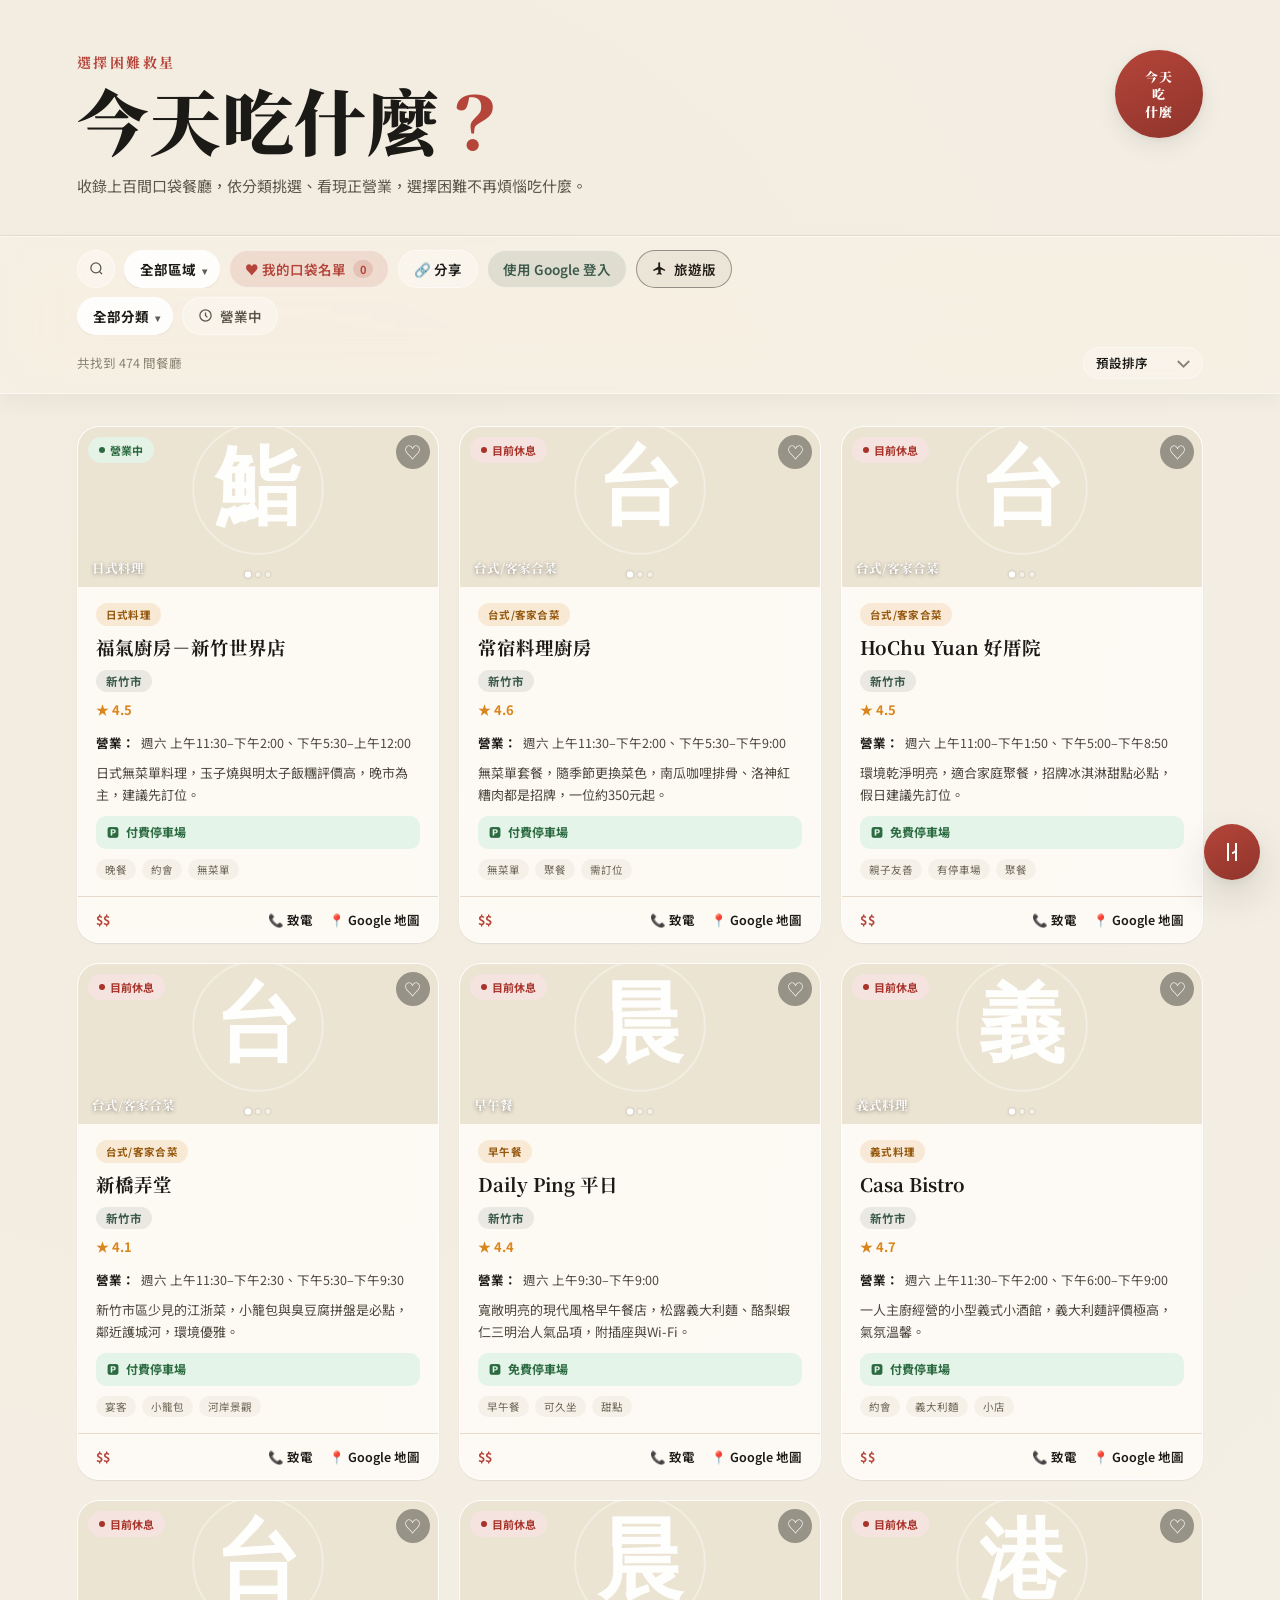
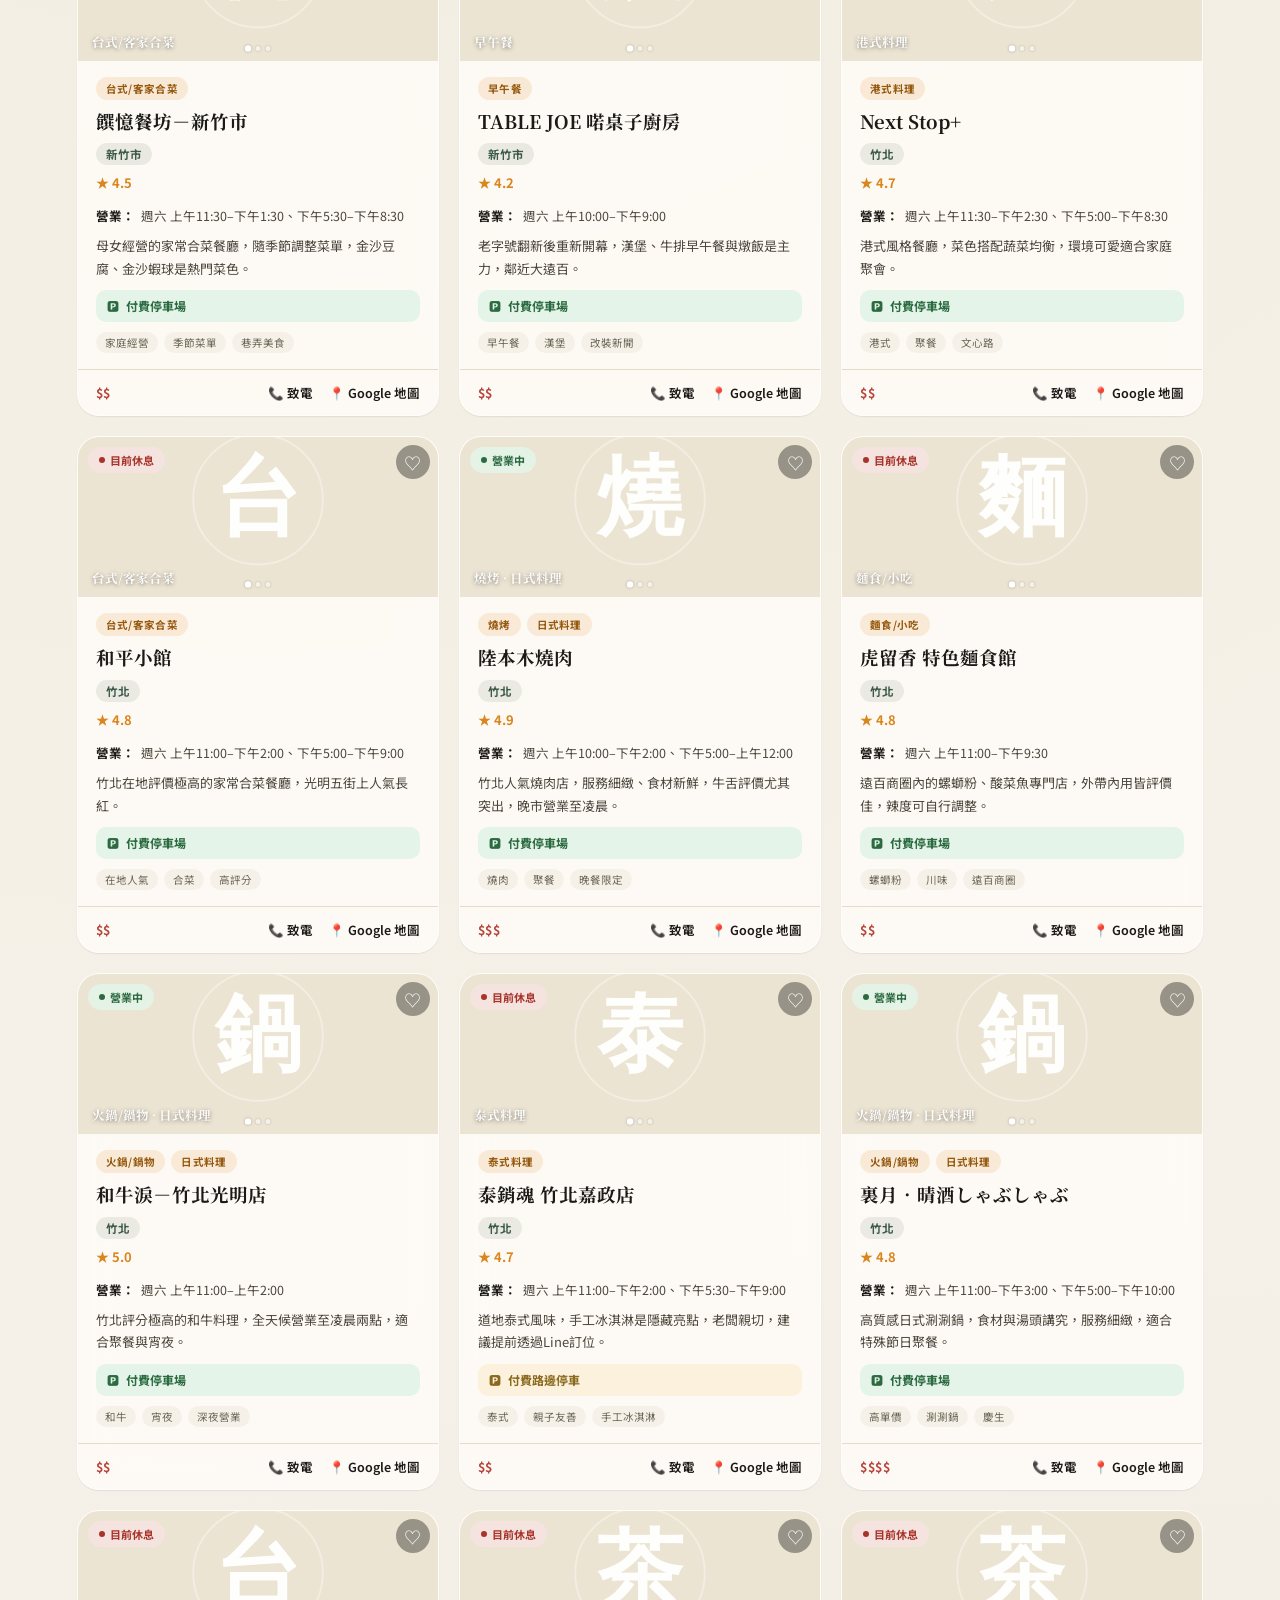
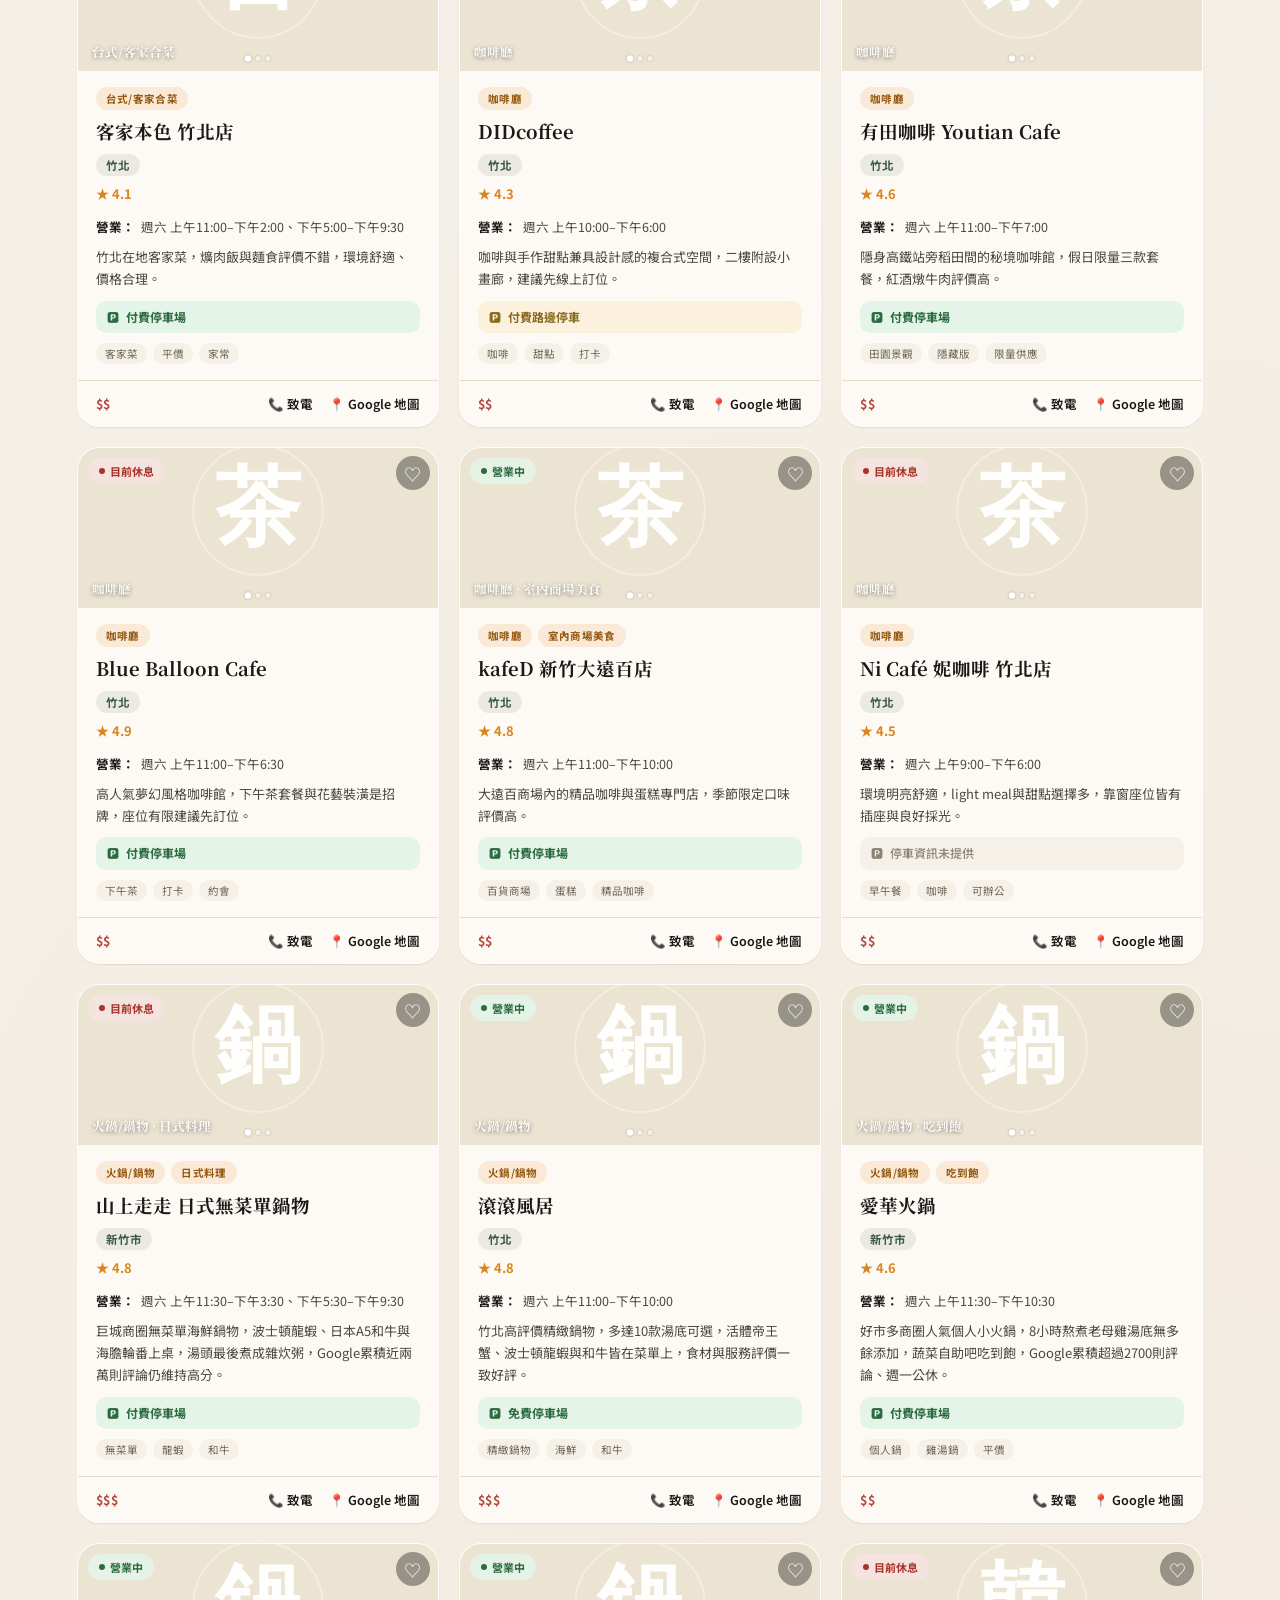
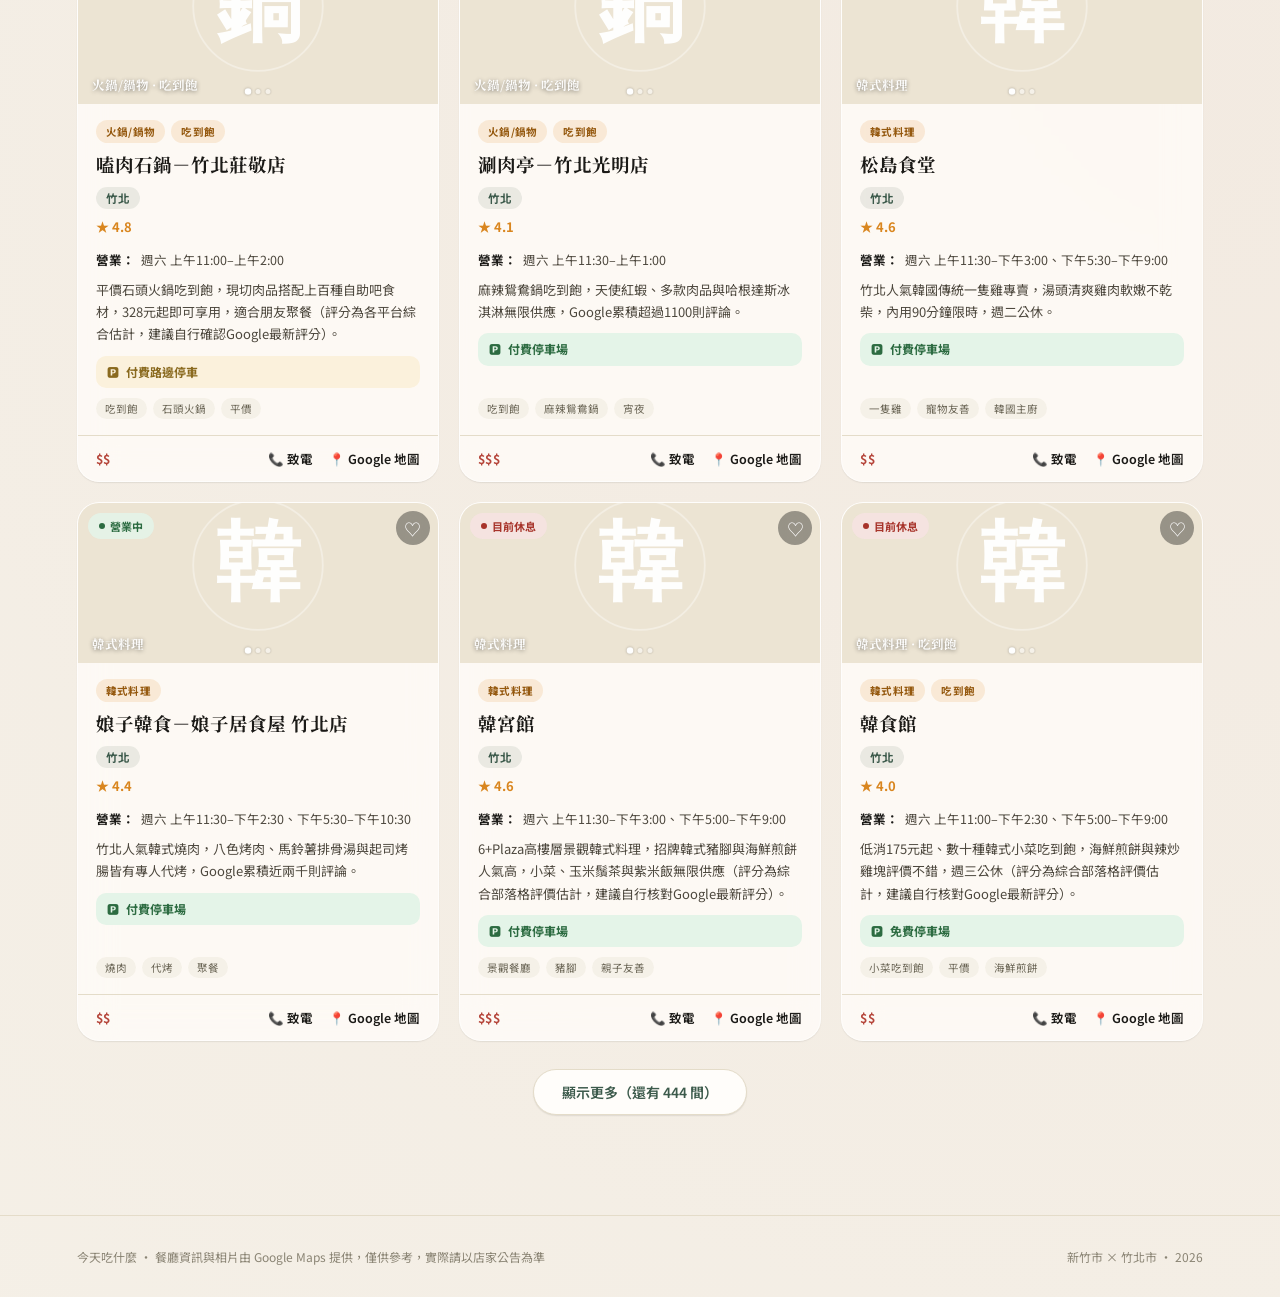
==== commit de9899cc: "新增竹北健康減脂餐 5 家 Co-Authored-By: Claude Sonnet 5 <noreply@anthropic.com> Claude-Session: https://claude" ====
--- a/index.html
+++ b/index.html
@@ -670,7 +670,7 @@
 
 <script src="supabase/config.js"></script>
 <script>
-let HOURS = {"福氣廚房－新竹世界店":[[],[[1050,1440]],[[1050,1440]],[[1050,1440]],[[1050,1440]],[[690,840],[1050,1440]],[[690,840],[1050,1200]]],"常宿料理廚房":[[[690,840],[1050,1260]],[[690,840],[1050,1260]],[],[[690,840],[1050,1260]],[[690,840],[1050,1260]],[[690,840],[1050,1260]],[[690,840],[1050,1260]]],"HoChu Yuan 好厝院":[[],[],[[690,830],[1050,1250]],[[690,830],[1050,1250]],[[690,830],[1050,1250]],[[660,830],[1020,1250]],[[660,830],[1020,1230]]],"新橋弄堂":[[],[[690,840],[1050,1260]],[[690,840],[1050,1260]],[[690,840],[1050,1260]],[[690,840],[1050,1260]],[[690,870],[1050,1290]],[[690,870],[1050,1290]]],"Daily Ping 平日":[[],[[570,1080]],[[570,1260]],[[570,1260]],[[570,1260]],[[570,1260]],[[570,1080]]],"Casa Bistro":[[],[[690,840],[1080,1260]],[[690,840],[1080,1260]],[[690,840],[1080,1260]],[[690,840],[1080,1260]],[[690,840],[1080,1260]],[[690,840],[1080,1260]]],"饌憶餐坊－新竹市":[[[720,810]],[],[],[[720,810],[1050,1230]],[[720,810],[1050,1230]],[[690,810],[1050,1230]],[[690,810],[1050,1230]]],"TABLE JOE 喏桌子廚房":[[],[[660,1260]],[[660,1260]],[[660,1260]],[[660,1260]],[[600,1260]],[[600,1260]]],"Next Stop+":[[[690,870],[1020,1230]],[[690,870],[1020,1230]],[],[[690,870],[1020,1230]],[[690,870],[1020,1230]],[[690,870],[1020,1230]],[[690,870],[1020,1230]]],"和平小館":[[[660,840],[1020,1260]],[[660,840],[1020,1260]],[[660,840],[1020,1260]],[[660,840],[1020,1260]],[[660,840],[1020,1260]],[[660,840],[1020,1260]],[[660,840],[1020,1260]]],"陸本木燒肉":[[[1020,1440]],[[1020,1440]],[[1020,1440]],[[1020,1440]],[[1020,1440]],[[600,840],[1020,1440]],[[600,840],[1020,1440]]],"虎留香 特色麵食館":[[[660,1260]],[[660,1260]],[[660,1260]],[[660,1260]],[[660,1290]],[[660,1290]],[[660,1260]]],"和牛淚－竹北光明店":[[[660,1560]],[[660,1560]],[[660,1560]],[[660,1560]],[[660,1560]],[[660,1560]],[[660,1560]]],"泰銷魂 竹北嘉政店":[[[660,840],[1050,1260]],[[660,840],[1050,1260]],[[660,840],[1050,1260]],[[660,840],[1050,1260]],[[660,840],[1050,1260]],[[660,840],[1050,1260]],[[660,840],[1050,1260]]],"裏月．晴酒しゃぶしゃぶ":[[[900,1320]],[[900,1320]],[[900,1320]],[[900,1320]],[[900,1320]],[[660,900],[1020,1320]],[[660,900],[1020,1320]]],"客家本色 竹北店":[[],[[660,840],[1020,1290]],[[660,840],[1020,1290]],[[660,840],[1020,1290]],[[660,840],[1020,1290]],[[660,840],[1020,1290]],[[660,840],[1020,1290]]],"DIDcoffee":[[[600,1080]],[[600,1080]],[[600,1080]],[[600,1080]],[[600,1080]],[[600,1080]],[[600,1080]]],"有田咖啡 Youtian Cafe":[[[660,1140]],[[660,1140]],[[660,1140]],[[660,1140]],[[660,1140]],[[660,1140]],[[660,1140]]],"Blue Balloon Cafe":[[[660,1110]],[[660,1110]],[[660,1110]],[[660,1110]],[[660,1110]],[[660,1110]],[]],"kafeD 新竹大遠百店":[[[660,1290]],[[660,1290]],[[660,1290]],[[660,1290]],[[660,1320]],[[660,1320]],[[660,1290]]],"Ni Café 妮咖啡 竹北店":[[[540,1080]],[[540,1080]],[[540,1080]],[[540,1080]],[[540,1080]],[[540,1080]],[[540,1080]]],"山上走走 日式無菜單鍋物":[[[690,930],[1050,1290]],[[690,930],[1050,1290]],[[690,930],[1050,1290]],[[690,930],[1050,1290]],[[690,930],[1050,1290]],[[690,930],[1050,1290]],[[690,930],[1050,1290]]],"滾滾風居":[[[660,840],[1020,1320]],[[660,840],[1020,1320]],[[660,840],[1020,1320]],[[660,840],[1020,1320]],[[660,840],[1020,1320]],[[660,1320]],[[660,1320]]],"愛華火鍋":[[[690,870],[1050,1320]],[[690,870],[1050,1320]],[[690,870],[1050,1320]],[[690,870],[1050,1320]],[[690,870],[1050,1320]],[[690,1350]],[[690,1350]]],"嗑肉石鍋－竹北莊敬店":[[[660,1560]],[[660,1560]],[[660,1560]],[[660,1560]],[[660,1560]],[[660,1560]],[[660,1560]]],"涮肉亭－竹北光明店":[[[690,1500]],[[690,1500]],[[690,1500]],[[690,1500]],[[690,1500]],[[690,1500]],[[690,1500]]],"松島食堂":[[[690,900],[1050,1260]],[],[[690,900],[1050,1260]],[[690,900],[1050,1260]],[[690,900],[1050,1260]],[[690,900],[1050,1260]],[[690,900],[1050,1260]]],"娘子韓食－娘子居食屋 竹北店":[[[1050,1350]],[[1050,1350]],[[1050,1350]],[[1050,1350]],[[1050,1350]],[[690,870],[1050,1350]],[[690,870],[1050,1350]]],"韓宮館":[[[690,900],[1020,1260]],[[690,900],[1020,1260]],[[690,900],[1020,1260]],[[690,900],[1020,1260]],[[690,900],[1020,1260]],[[690,900],[1020,1260]],[[690,900],[1020,1260]]],"韓食館":[[[660,870],[1020,1260]],[[660,870],[1020,1260]],[],[[660,870],[1020,1260]],[[660,870],[1020,1260]],[[660,870],[1020,1260]],[[660,870],[1020,1260]]],"Pab Jib 杷記韓式料理":[[],[[690,870],[1020,1260]],[[690,870],[1020,1260]],[[690,870],[1020,1260]],[[690,870],[1020,1260]],[[690,870],[1020,1260]],[[690,870],[1020,1260]]],"私嚐居酒屋":[[[1080,1470]],[[1080,1470]],[[1080,1470]],[[1080,1470]],[[1080,1500]],[[1080,1500]],[[1080,1500]]],"8號複合式Beer":[[[960,1560]],[[960,1560]],[[960,1560]],[[960,1560]],[[960,1560]],[[960,1560]],[[960,1560]]],"哈酒社":[[[660,840],[1020,1440]],[[660,840],[1020,1440]],[[660,840],[1020,1440]],[[660,840],[1020,1440]],[[660,840],[1020,1440]],[[660,840],[1020,1440]],[]],"楊-台西鵝肉城 竹北店":[[[660,840],[1020,1260]],[[660,840],[1020,1260]],[[660,840],[1020,1260]],[[660,840],[1020,1260]],[[660,840],[1020,1260]],[[660,840],[1020,1260]],[[660,840],[1020,1260]]],"一品屋熱炒":[[],[[660,840],[1020,1260]],[[660,840],[1020,1260]],[[660,840],[1020,1260]],[[660,840],[1020,1260]],[[660,840],[1020,1260]],[[660,840],[1020,1230]]],"藍佐牛排館 LAZO":[[],[[700,840],[1050,1290]],[[700,840],[1050,1290]],[[700,840],[1050,1290]],[[700,840],[1050,1290]],[[700,840],[1050,1290]],[[700,840],[1050,1290]]],"ROAST RESTAURANT 乾式熟成牛排館":[[[690,840],[1050,1320]],[[690,840],[1050,1320]],[[690,840],[1050,1320]],[[690,840],[1050,1320]],[[690,840],[1050,1320]],[[690,840],[1050,1320]],[[690,840],[1050,1320]]],"王品牛排 竹北光明店":[[[690,870],[1050,1320]],[[690,870],[1050,1320]],[[690,870],[1050,1320]],[[690,870],[1050,1320]],[[690,870],[1050,1320]],[[660,870],[1020,1320]],[[660,870],[1020,1320]]],"史坦利美式牛排 新竹巨城對面店":[[[690,870],[1050,1320]],[[690,870],[1050,1320]],[[690,870],[1050,1320]],[[690,870],[1050,1320]],[[690,870],[1050,1320]],[[690,1320]],[[690,1320]]],"小時厚牛排 竹北自強店":[[[660,1440]],[[660,1440]],[[660,1440]],[[660,1440]],[[660,1440]],[[660,1440]],[[660,1440]]],"果然匯 竹北遠百店":[[[690,900],[1050,1260]],[[690,900],[1050,1260]],[[690,900],[1050,1260]],[[690,900],[1050,1260]],[[690,900],[1050,1260]],[[690,840],[870,990],[1050,1260]],[[690,840],[870,990],[1050,1260]]],"森活原素 V-Element":[[[660,840],[960,1200]],[[660,840],[960,1200]],[[660,840],[960,1200]],[[660,840],[960,1200]],[[660,840],[960,1200]],[[660,1200]],[[660,1200]]],"籽田野菜屋":[[[690,810],[1050,1200]],[[690,810],[1050,1200]],[[690,810],[1050,1200]],[[690,810],[1050,1200]],[[690,810],[1050,1200]],[[690,810],[1050,1200]],[[690,810],[1050,1200]]],"和順園雲南蔬食麵館":[[[660,840],[1020,1230]],[[660,840],[1020,1230]],[[660,840],[1020,1230]],[[660,840],[1020,1230]],[[660,840],[1020,1230]],[[660,840],[1020,1230]],[[660,840],[1020,1230]]],"fifteen拾吾純植西餐廳":[[[660,1080]],[],[[660,1080]],[[660,1080]],[[660,1080]],[[660,960],[1050,1260]],[[660,960],[1050,1260]]],"Schäfer 希福甜點咖啡":[[[720,1140]],[],[],[[720,1140]],[[720,1140]],[[720,1140]],[[720,1140]]],"The Secret 謐謐 竹北嘉豐店":[[[660,1170]],[[660,1170]],[[660,1170]],[[660,1170]],[[660,1170]],[[660,1170]],[[660,1170]]],"I'mMat Cafe 小墊子咖啡":[[],[[780,1110]],[[780,1110]],[[780,1110]],[[780,1110]],[[780,1110]],[[780,1110]]],"蛋然有味蛋糕製造所":[[],[],[[720,1080]],[[720,1080]],[[720,1080]],[[720,1080]],[[720,1080]]],"饅饅好食 Mum,Mum 新竹三民總店":[[[600,1080]],[],[],[[600,1080]],[[600,1080]],[[600,1080]],[[600,1080]]],"宗初食堂 日式無菜單料理 新竹總店":[[[690,930],[1050,1290]],[[690,930],[1050,1290]],[[690,930],[1050,1290]],[[690,930],[1050,1290]],[[690,930],[1050,1290]],[[690,930],[1050,1290]],[[690,930],[1050,1290]]],"藝奇新日本料理 竹北光明店":[[[690,870],[1050,1320]],[[690,870],[1050,1320]],[[690,870],[1050,1320]],[[690,870],[1050,1320]],[[690,870],[1050,1320]],[[660,870],[1020,1320]],[[660,870],[1020,1320]]],"野海壽司":[[[690,870],[1050,1260]],[[690,870],[1050,1260]],[[690,870],[1050,1290]],[[690,870],[1050,1260]],[[690,870],[1050,1260]],[[690,870],[1050,1260]],[[690,870],[1050,1260]]],"T2 cafe竹北店":[[[660,1260]],[[660,1260]],[[660,1260]],[[660,1260]],[[660,1260]],[[660,1260]],[[660,1260]]],"森日早午餐Sengri Brunch":[[[360,780]],[[360,780]],[[360,780]],[[360,780]],[],[[360,780]],[[360,780]]],"踢鐵板-竹北博愛店 TeppanYaki 韓式早午餐":[[[390,810]],[],[[390,810]],[[390,810]],[[390,810]],[[390,900]],[[390,900]]],"今鶴義式餐酒館-竹北店":[[[600,1260]],[[600,1260]],[[600,1260]],[[600,1260]],[[600,1260]],[[600,1290]],[[600,1290]]],"Dambino丹比諾 手工義大利麵.披薩 竹北店":[[[690,860],[1050,1190]],[[690,860],[1050,1190]],[[690,860],[1050,1190]],[[690,860],[1050,1190]],[[690,860],[1050,1220]],[[690,890],[1050,1220]],[[690,890],[1050,1220]]],"亞丁尼義式麵屋 文田店":[[[690,1260]],[[690,1260]],[[690,1260]],[[690,1260]],[[690,1260]],[[690,1260]],[[690,1260]]],"拾年一刻 TRATTORIA┃竹北義式餐廳":[[[690,1200]],[[690,1200]],[[690,1200]],[[690,1200]],[[690,1320]],[[690,1320]],[[690,1320]]],"竹美港式茶餐廳 學府店":[[[660,810],[1020,1230]],[[660,810],[1020,1230]],[[660,810],[1020,1230]],[[660,810],[1020,1230]],[[660,810],[1020,1230]],[[660,870],[1020,1230]],[[660,870],[1020,1200]]],"寶達港式飲茶餐廳 新竹店":[[[660,870],[1020,1260]],[[660,870],[1020,1260]],[[660,870],[1020,1260]],[[660,870],[1020,1260]],[[660,870],[1020,1260]],[[660,1260]],[[660,1260]]],"品豐冰室港式茶餐廳":[[[780,1260]],[[780,1260]],[[780,1260]],[[780,1260]],[[780,1260]],[[780,1260]],[[780,1260]]],"良家手工港式點心坊":[[[660,1260]],[[660,1260]],[[660,1260]],[[660,1260]],[[660,1260]],[[660,1260]],[[660,1260]]],"瓦城泰國料理 - 竹北光明店":[[[690,870],[1050,1290]],[[690,870],[1050,1290]],[[690,870],[1050,1290]],[[690,870],[1050,1290]],[[690,870],[1050,1320]],[[690,900],[1050,1290]],[[690,900],[1050,1290]]],"饗泰多泰式風格餐廳 竹北遠百店":[[[690,900],[1050,1290]],[[690,900],[1050,1290]],[[690,900],[1050,1290]],[[690,900],[1050,1290]],[[690,900],[1050,1290]],[[660,960],[1020,1290]],[[660,960],[1020,1290]]],"泰之味":[[[690,840],[1020,1230]],[],[[690,840],[1020,1230]],[[690,840],[1020,1230]],[[690,840],[1020,1230]],[[690,840],[1020,1230]],[[690,840],[1020,1230]]],"505 Thai泰式料理":[[],[[660,810],[1020,1230]],[[660,810],[1020,1230]],[[660,810],[1020,1230]],[[660,810],[1020,1230]],[[660,810],[1020,1230]],[]],"竹東邱記排骨酥麵-竹北店":[[[660,1260]],[[660,1260]],[[660,1260]],[[660,1260]],[[660,1260]],[[660,1260]],[[660,1260]]],"頂廂園":[[],[],[[690,840],[1020,1230]],[[690,840],[1020,1230]],[[690,840],[1020,1230]],[[690,840],[1020,1230]],[[690,840],[1020,1230]]],"翟九 竹北店":[[[660,1200]],[[660,1200]],[[660,1200]],[[660,1200]],[[660,1200]],[[660,1200]],[[660,1200]]],"泰余麵清燉牛肉麵/竹北美食/牛肉麵":[[],[[660,840],[1020,1200]],[[660,840],[1020,1200]],[[660,840],[1020,1200]],[[660,840],[1020,1200]],[[630,870],[1020,1200]],[[630,870],[1020,1200]]],"黑皮驊魯肉飯HAPPY-HWA":[[[600,810],[1020,1230]],[[600,810],[1020,1230]],[[600,810],[1020,1230]],[[600,810],[1020,1230]],[[600,810],[1020,1230]],[[600,840]],[]],"白鬍子牛排 竹北國中店":[[[660,1300]],[[660,1300]],[[660,1300]],[[660,1300]],[[660,1300]],[[660,1300]],[[660,1300]]],"The Fun 樂房早午餐":[[[480,960]],[[480,960]],[[480,960]],[[480,960]],[[480,960]],[[480,960]],[[480,960]]],"Ollie lite奧利早午餐 竹北光明店":[[[420,810]],[[420,810]],[[420,810]],[[420,810]],[[420,810]],[[420,810]],[[420,810]]],"烤肉小姐便當專賣":[[[660,810],[990,1140]],[[660,810],[990,1140]],[[660,810],[990,1140]],[[660,810],[990,1140]],[[660,810],[990,1140]],[],[[615,810]]],"大滷桶魯味竹北店":[[[900,1410]],[[900,1410]],[[900,1410]],[[900,1410]],[[900,1410]],[[900,1410]],[[900,1380]]],"三顧茅廬 - 光明一路 Plus":[[[660,1350]],[[660,1350]],[[660,1350]],[[660,1350]],[[660,1350]],[[660,1350]],[[660,1350]]],"八廚職人弁当-竹北光明店":[[[630,1320]],[[630,1320]],[[630,1320]],[[630,1320]],[[630,1320]],[[630,1320]],[[630,1320]]],"秘醬滷味 西大店":[[[1020,1440]],[[1020,1440]],[[1020,1440]],[[1020,1440]],[[1020,1440]],[[1020,1440]],[[1020,1440]]],"木木食堂":[[[660,840],[1020,1230]],[[660,840],[1020,1230]],[[660,840],[1020,1230]],[[660,840],[1020,1230]],[[660,840],[1020,1230]],[[660,840],[1020,1230]],[[660,840],[1020,1230]]],"有飯食光-三民店":[[[660,840],[990,1200]],[[660,840],[990,1200]],[[660,840],[990,1200]],[[660,840],[990,1200]],[[660,840],[990,1200]],[[660,840],[990,1200]],[[660,840],[990,1200]]],"COCA COFFEE 渴口手沖咖啡":[[[450,1080]],[[450,1080]],[],[[450,1080]],[[480,1140]],[[480,1140]],[[480,1140]]],"泰飽爺 泰式平價料理 竹北勝利店":[[[660,1260]],[[660,1260]],[[660,1260]],[[660,1260]],[[660,1260]],[[660,1290]],[[660,1290]]],"自由創炒":[[[660,810],[960,1230]],[[660,810],[960,1230]],[[660,810],[960,1230]],[[660,810],[960,1230]],[[660,810],[960,1230]],[[660,810],[960,1230]],[[660,810],[960,1230]]],"CHENG ji如意大基隆花枝焿":[[],[[960,1500]],[[960,1500]],[[960,1500]],[[960,1500]],[[960,1500]],[[960,1500]]],"堺坊 ShabuShabu 有機農場-竹北火鍋 餐廳":[[[720,840],[1080,1260]],[[720,840],[1080,1260]],[[720,840],[1080,1260]],[[720,840],[1080,1260]],[[720,840],[1080,1260]],[[720,840],[1080,1260]],[[720,840],[1080,1260]]],"真涮吃到飽火鍋":[[[690,1290]],[[690,1290]],[[690,1290]],[[690,1290]],[[690,1290]],[[690,1290]],[[690,1290]]],"同樂食鍋竹北自強店":[[[690,900],[1050,1380]],[[690,900],[1050,1380]],[[690,900],[1050,1380]],[[690,900],[1050,1380]],[[690,900],[1050,1380]],[[690,1380]],[[690,1380]]],"敝姓鍋 新竹竹北店":[[[660,870],[1020,1290]],[[660,870],[1020,1290]],[[660,870],[1020,1290]],[[660,870],[1020,1290]],[[660,870],[1020,1290]],[[660,1290]],[[660,1290]]],"【李鐵柱麻辣茶鍋】台灣麻辣茶鍋創始品牌":[[[690,870],[1050,1350]],[[690,870],[1050,1350]],[[690,870],[1050,1350]],[[690,870],[1050,1350]],[[690,870],[1050,1380]],[[690,1380]],[[690,1350]]],"滾鍋啦 佰元精緻鍋":[[[660,1530]],[[660,1530]],[[660,1530]],[[660,1530]],[[660,1530]],[[660,1530]],[[660,1530]]],"老井極上燒肉-竹北店":[[[660,1500]],[[660,1500]],[[660,1500]],[[660,1500]],[[660,1500]],[[660,1500]],[[660,1500]]],"森森燒肉 竹北莊敬店":[[[660,1440]],[[660,1440]],[[660,1440]],[[660,1440]],[[660,1440]],[[660,1440]],[[660,1440]]],"柒伍無煙燒肉":[[[660,900],[1020,1380]],[[660,900],[1020,1380]],[[660,900],[1020,1380]],[[660,900],[1020,1380]],[[660,900],[1020,1380]],[[660,930],[1020,1380]],[[660,930],[1020,1380]]],"焼肉スマイル":[[[660,1320]],[[660,1320]],[[660,1320]],[[660,1320]],[[660,1320]],[[660,1320]],[[660,1320]]],"原燒 日式燒肉 沙拉烤物放題 竹北光明店":[[[660,1440]],[[660,1440]],[[660,1440]],[[660,1440]],[[660,1500]],[[660,1500]],[[660,1440]]],"火山岩燒肉-竹北旗艦店":[[[660,1440]],[[660,1440]],[[660,1440]],[[660,1440]],[[660,1440]],[[660,1440]],[[660,1440]]],"食譜自助百匯餐廳":[[[420,600],[720,840],[870,990],[1080,1260]],[[420,600],[720,840],[870,990],[1080,1260]],[[420,600],[720,840],[870,990],[1080,1260]],[[420,600],[720,840],[870,990],[1080,1260]],[[420,600],[720,840],[870,990],[1080,1260]],[[420,600],[720,840],[870,990],[1080,1260]],[[420,600],[720,840],[870,990],[1080,1260]]],"鬥牛士二鍋新竹SoGo店":[[[660,1290]],[[660,1290]],[[660,1290]],[[660,1290]],[[660,1320]],[[660,1320]],[[660,1290]]],"旭集 和食集錦 竹北遠百店":[[[690,840],[870,990],[1050,1260]],[[690,840],[870,990],[1050,1260]],[[690,840],[870,990],[1050,1260]],[[690,840],[870,990],[1050,1260]],[[690,840],[870,990],[1050,1260]],[[690,840],[870,990],[1050,1290]],[[690,840],[870,990],[1050,1290]]],"鍋潤發":[[[660,1425]],[[660,1425]],[[660,1395]],[[660,1425]],[[660,1425]],[[660,1425]],[[660,1410]]],"新竹市城隍廟夜市":[[[660,1260]],[[660,1260]],[[660,1260]],[[660,1260]],[[660,1260]],[[660,1260]],[[660,1260]]],"竹北夜市":[[],[],[],[],[[1020,1440]],[[1020,1380]],[[1020,1380]]],"新竹後站夜市":[[],[[1020,1380]],[],[],[[1020,1380]],[],[]],"青草湖夜市":[[],[],[[1080,1380]],[],[],[],[]],"慈雲夜市（迪卡儂前）":[[],[],[],[],[[960,1260]],[],[]],"晨光早餐":[[[360,780]],[[360,780]],[[360,780]],[[360,780]],[[360,780]],[[360,810]],[]],"歐爹 竹北民權店":[[],[],[],[],[],[],[]],"竹北皇膳湯包---":[[[360,690]],[[360,690]],[[360,690]],[[360,690]],[[360,690]],[[360,660]],[]],"Coffee&Egg 竹北分舖":[[[390,825]],[[390,825]],[],[[390,825]],[[390,825]],[[390,825]],[[390,825]]],"Kurashi":[[],[[390,720]],[[390,720]],[[390,720]],[[390,720]],[],[]],"車庫鹽酥雞（西門店）":[[[1020,1440]],[[1020,1440]],[[1020,1440]],[[1020,1440]],[[1020,1440]],[[1020,1440]],[[1020,1440]]],"嵐町雞排 新竹光華總店":[[],[[780,1350]],[[780,1350]],[[780,1350]],[[780,1350]],[[930,1350]],[[930,1350]]],"三味鹽酥雞":[[[840,1260]],[[840,1260]],[[840,1260]],[[840,1260]],[[840,1260]],[[840,1260]],[[840,1260]]],"我家鹽酥雞":[[[1050,1260]],[[1050,1260]],[[1050,1260]],[[1050,1260]],[[1050,1260]],[],[]],"阿樹伯鹽酥雞 竹北店":[[[1050,1380]],[[1050,1380]],[[1050,1380]],[[1050,1380]],[[1050,1380]],[[1050,1380]],[]],"Tender Cocktail Bar":[[[1140,1560]],[[1140,1560]],[[1140,1560]],[[1140,1560]],[[1140,1560]],[[1140,1560]],[]],"ROOM8":[[[1260,1560]],[[1260,1560]],[[1260,1560]],[[1260,1560]],[[1260,1560]],[[1260,1560]],[[1260,1560]]],"Bar Back Cafe 新竹甜點酒吧":[[[1050,1470]],[[1050,1470]],[[1050,1470]],[[1050,1470]],[[1050,1470]],[[1050,1470]],[[1050,1470]]],"Bar Neat":[[[1080,1500]],[[1080,1500]],[[1080,1500]],[[1080,1500]],[[1080,1500]],[[1080,1500]],[]],"BAR SPEAKEASY":[[],[],[[1200,1680]],[[1200,1680]],[[1200,1680]],[[1200,1680]],[[1200,1680]]],"Seed Bakery 麵包籽 文興店":[[[780,1200]],[[780,1200]],[[780,1200]],[[780,1200]],[[780,1200]],[[780,1200]],[[780,1200]]],"水豚麥胖竹北總店麵包烘焙葡式蛋撻/竹北麵包餐盒/竹北烘培坊":[[[720,1260]],[[720,1260]],[[720,1260]],[[720,1260]],[[720,1260]],[[720,1260]],[[720,1260]]],"拾良貳館SHILIANG BAKERY":[[[600,1080]],[],[[600,1080]],[],[[600,1080]],[[600,1080]],[[600,1080]]],"私嚐の吃飯":[[[690,855],[960,1230]],[[690,855],[960,1230]],[[690,855],[960,1230]],[[690,855],[960,1230]],[[690,855],[960,1230]],[[690,1230]],[[690,1230]]],"山上走走 日式無菜單燒肉專門店":[[[690,930],[1050,1290]],[[690,930],[1050,1290]],[[690,930],[1050,1290]],[[690,930],[1050,1290]],[[690,930],[1050,1290]],[[690,930],[1050,1290]],[[690,930],[1050,1290]]],"八二親食 三民店":[[[660,870],[1020,1260]],[],[[660,870],[1020,1260]],[[660,870],[1020,1260]],[[660,870],[1020,1260]],[[660,870],[1020,1260]],[[660,870],[1020,1260]]],"天吉屋 竹北遠百店":[[[660,1290]],[[660,1290]],[[660,1290]],[[660,1290]],[[660,1320]],[[660,1320]],[[660,1290]]],"今日魚市 竹北光明店":[[[690,870],[1050,1290]],[[690,870],[1050,1290]],[[690,870],[1050,1290]],[[690,870],[1050,1290]],[[690,870],[1050,1290]],[[690,870],[1050,1290]],[[690,870],[1050,1290]]],"東街日本料理-民生店":[[[660,840],[1020,1260]],[[660,840],[1020,1260]],[[660,840],[1020,1260]],[[660,840],[1020,1260]],[[660,840],[1020,1260]],[[660,840],[1020,1260]],[[660,840],[1020,1260]]],"馬的深夜食堂":[[[1080,1530]],[[1080,1530]],[[1080,1530]],[[1080,1530]],[[1080,1530]],[[1080,1530]],[[1080,1530]]],"ABV Bar & Kitchen 日式居酒館 新竹關新店":[[[960,1560]],[[960,1560]],[[960,1560]],[[960,1560]],[[960,1560]],[[960,1560]],[[960,1560]]],"名古屋料亭日本料理中正店":[[[1050,1560]],[[1050,1560]],[[1050,1560]],[[1050,1560]],[[1050,1560]],[[660,840],[1050,1560]],[[660,840],[1050,1560]]],"鵝子":[[],[[690,855],[1035,1245]],[[690,855],[1035,1245]],[[690,855],[1035,1245]],[[690,855],[1035,1245]],[[690,855],[1035,1245]],[[690,855],[1035,1245]]],"阿本家 竹北文和店":[[[690,900],[1050,1290]],[[690,900],[1050,1290]],[[690,900],[1050,1290]],[[690,900],[1050,1290]],[[690,900],[1050,1320]],[[690,900],[1050,1320]],[[690,900],[1050,1260]]],"真珠-台灣佳味 竹北店":[[[690,900],[1050,1290]],[[690,900],[1050,1290]],[[690,900],[1050,1290]],[[690,900],[1050,1290]],[[690,900],[1050,1290]],[[660,960],[1020,1290]],[[660,960],[1020,1290]]],"呷奔來坐 懷舊食客":[[],[],[[690,810],[1020,1260]],[[690,810],[1020,1260]],[[690,810],[1020,1260]],[[660,840],[1020,1260]],[[660,840],[1020,1260]]],"海海客家菜-柚子花花":[[[660,870],[1020,1260]],[[660,870],[1020,1260]],[[660,870],[1020,1260]],[[660,870],[1020,1260]],[[660,870],[1020,1260]],[[660,870],[1020,1260]],[[660,870],[1020,1260]]],"全家福客家菜館":[[[690,840],[1020,1260]],[[690,840],[1020,1260]],[[690,840],[1020,1260]],[[690,840],[1020,1260]],[[690,840],[1020,1260]],[[690,840],[1020,1260]],[[690,840],[1020,1260]]],"風城之月懷舊餐廳":[[[660,810],[1020,1230]],[[660,810],[1020,1230]],[[660,810],[1020,1230]],[[660,810],[1020,1230]],[[660,810],[1020,1230]],[[660,810],[1020,1230]],[[660,810],[1020,1230]]],"傳家生活小館":[[],[[660,840],[1020,1260]],[[660,840],[1020,1260]],[[660,840],[1020,1260]],[[660,840],[1020,1260]],[[660,840],[1020,1260]],[[660,840],[1020,1260]]],"jam kitchen 新竹北大站":[[[630,1200]],[[630,1200]],[[630,1200]],[[630,1200]],[[630,1200]],[[630,1200]],[[630,1200]]],"ABV加勒比海餐酒館 竹北旗艦店":[[[720,1530]],[[720,1530]],[[720,1530]],[[720,1530]],[[720,1530]],[[720,1530]],[[720,1530]]],"歐浮找餐-新竹振興路總店":[[[390,900]],[[390,900]],[[390,900]],[[390,900]],[[390,900]],[[390,900]],[[390,900]]],"找餐店brunch-新竹店":[[[390,810],[1110,1530]],[[390,810],[1110,1530]],[[390,810],[1110,1530]],[[390,810],[1110,1530]],[[390,810],[1110,1530]],[[420,840],[1110,1530]],[[420,840],[1110,1530]]],"窯屋洋煨":[[[600,1200]],[],[[600,1200]],[[600,1200]],[[600,1200]],[[600,1200]],[[600,1200]]],"佬法室早午餐 Old Brunch新竹店":[[],[],[[540,840],[1050,1260]],[[540,840],[1050,1260]],[[540,840],[1050,1260]],[[540,930]],[[540,930]]],"JerryBrunch & Night｜Fine Brunch 奢華早午餐":[[[600,1230]],[[600,1230]],[[600,1230]],[[600,1230]],[[600,1230]],[[600,1230]],[[600,1230]]],"二十四分之一早午餐 手作麵包":[[[540,1050]],[[540,1050]],[[540,1050]],[[540,1050]],[[540,1050]],[[540,1050]],[[540,1050]]],"在樹上早午餐專賣店":[[[510,900]],[[510,900]],[],[[510,900]],[[510,900]],[[510,960]],[[510,960]]],"NU PASTA 竹北文信店":[[[660,1260]],[[660,1260]],[[660,1260]],[[660,1260]],[[660,1260]],[[660,1260]],[[660,1260]]],"JAI宅 義大利麵 新竹巨城":[[[660,1260]],[[660,1260]],[[660,1260]],[[660,1260]],[[660,1260]],[[660,1260]],[[660,1260]]],"BELLINI Pasta Pasta 竹北遠百店":[[[660,1290]],[[660,1290]],[[660,1290]],[[660,1290]],[[660,1320]],[[660,1320]],[[660,1290]]],"Muxito 沐熙朵洋食坊義大利麵餐廳":[[],[[690,840],[1050,1260]],[[690,840],[1050,1260]],[[690,840],[1050,1260]],[[690,840],[1050,1260]],[[690,840],[1050,1260]],[[690,840],[1050,1260]]],"Sunnylulu陽光露露義式料理":[[],[[690,1260]],[[690,1260]],[[690,1260]],[[690,1260]],[[690,1260]],[[690,1260]]],"有籽義麵-竹北文信店":[[[660,840],[1020,1230]],[[660,840],[1020,1230]],[[660,840],[1020,1230]],[[660,840],[1020,1230]],[[660,840],[1020,1230]],[[660,1230]],[[660,1230]]],"喜歡你餐坊 竹北勝利店":[[],[[660,1260]],[[660,1260]],[[660,1260]],[[660,1260]],[[660,1260]],[[660,1260]]],"喚味私烤":[[[1050,1560]],[[1050,1560]],[[1050,1560]],[[1050,1560]],[[1050,1560]],[[1050,1560]],[[1050,1560]]],"Piccola Enoteca 彼刻義式餐酒館":[[[690,840],[1080,1320]],[[690,840],[1080,1320]],[[690,840],[1080,1320]],[[690,840],[1080,1320]],[[690,840],[1080,1320]],[[690,840],[1080,1320]],[[690,840],[1080,1320]]],"小島廚房":[[[660,840],[1050,1260]],[],[[660,840],[1050,1260]],[[660,840],[1050,1260]],[[660,840],[1050,1260]],[[660,840],[1050,1260]],[[660,840],[1050,1260]]],"竹美私房料理 關新店":[[[660,810],[1020,1260]],[[660,810],[1020,1260]],[[660,810],[1020,1260]],[[660,810],[1020,1260]],[[660,810],[1020,1260]],[[660,810],[1020,1260]],[[660,810],[1020,1260]]],"點點心台灣 新竹巨城店":[[[660,1290]],[[660,1290]],[[660,1290]],[[660,1290]],[[660,1320]],[[660,1320]],[[660,1290]]],"鹿森林":[[[660,870],[960,1200]],[],[],[[660,870],[960,1200]],[[660,870],[960,1200]],[[660,870],[960,1200]],[[660,870],[960,1200]]],"ㄚ水哥港式點心坊":[[],[[660,840],[1020,1230]],[[660,840],[1020,1230]],[[660,840],[1020,1230]],[[660,840],[1020,1230]],[[660,840],[1020,1230]],[]],"和選旅-硯宴軒":[[[690,840],[1050,1260]],[[690,840],[1050,1260]],[[690,840],[1050,1260]],[[690,840],[1050,1260]],[[690,840],[1050,1260]],[[690,840],[1050,1260]],[[690,840],[1050,1260]]],"老港陳":[[[960,1440]],[[960,1440]],[[960,1440]],[[960,1440]],[[960,1440]],[[960,1440]],[]],"Sit Back Cafe 寵物友善餐廳｜早午餐｜港式":[[[540,1020]],[[540,1020]],[],[],[[540,1020]],[[540,1020]],[[705,1020]]],"港點大師 新竹店":[[[660,870],[1020,1260]],[[660,870],[1020,1260]],[[660,870],[1020,1260]],[[660,870],[1020,1260]],[[660,870],[1020,1260]],[[630,1260]],[[630,1260]]],"森森燒肉 新竹清大店":[[[660,1260]],[[660,1260]],[[660,1260]],[[660,1260]],[[660,1290]],[[660,1290]],[[660,1290]]],"大阪燒肉 燒魂Yakikon新竹店":[[[1080,1440]],[[1080,1440]],[[1080,1440]],[[1080,1440]],[[1050,1440]],[[1050,1440]],[[1050,1440]]],"大和園燒肉屋":[[[660,1440]],[[660,1440]],[[660,1440]],[[660,1440]],[[660,1440]],[[660,1440]],[[660,1440]]],"阿彤北和牛燒肉新竹總店":[[[690,870],[1050,1290]],[[690,870],[1050,1290]],[[690,870],[1050,1290]],[[690,870],[1050,1290]],[[690,870],[1050,1290]],[[660,870],[1020,1290]],[[660,870],[1020,1290]]],"阿叔燒肉":[[[660,840],[1020,1380]],[[660,840],[1020,1380]],[[660,840],[1020,1380]],[[660,840],[1020,1380]],[[660,840],[1020,1380]],[[660,840],[1020,1380]],[[660,840],[1020,1380]]],"one&one燒肉．iFG遠雄新竹店":[[[660,1260]],[[660,1260]],[[660,1260]],[[660,1260]],[[660,1260]],[[660,1260]],[[660,1260]]],"吃肉肉CHIH ROU ROU燒肉専門店-竹北店":[[[690,990],[1050,1350]],[[690,990],[1050,1350]],[[690,990],[1050,1350]],[[660,990],[1020,1320]],[[660,990],[1020,1320]],[[660,990],[1020,1320]],[[660,990],[1020,1320]]],"隱焱匠｜日式燒肉":[[],[[1020,1320]],[[1020,1320]],[[1020,1320]],[[1020,1320]],[[1020,1320]],[[1020,1320]]],"燒肉モルディブ馬爾地夫新竹本店":[[[1050,1410]],[[1050,1410]],[[1050,1410]],[[1050,1410]],[[1050,1410]],[[690,900],[1050,1410]],[[690,900],[1050,1410]]],"如意麵食館 牛肉麵":[[],[[690,810],[1040,1170]],[[690,810],[1040,1170]],[[690,810],[1040,1170]],[[690,810],[1040,1170]],[[690,810],[1040,1170]],[[690,810],[1040,1170]]],"十一街":[[[630,1230]],[[630,1230]],[[630,1230]],[[630,1230]],[[630,1230]],[[630,1230]],[[630,1230]]],"被耽誤的炒麵店":[[[660,1260]],[[660,1260]],[[660,1260]],[[660,1260]],[[660,1260]],[[660,1260]],[[660,1260]]],"公園黑乾麵":[[[360,1200]],[[360,1200]],[[360,1200]],[[360,1200]],[[360,1200]],[[360,1200]],[[360,1200]]],"阿香小吃":[[[360,1240]],[[360,1240]],[[360,1240]],[[360,1240]],[[360,1240]],[[360,1240]],[[360,1240]]],"楊家意麵":[[[660,1200]],[[660,1200]],[[660,1200]],[[660,1200]],[[660,1200]],[[660,1200]],[]],"家禾手作麵食館 縣政店":[[[660,1220]],[[660,1220]],[[660,1220]],[[660,1220]],[[660,1220]],[[660,1220]],[[660,1220]]],"姥夥房-竹北鹿場店":[[[690,1230]],[[690,1230]],[[690,1230]],[[690,1230]],[[690,1230]],[[690,1230]],[[690,1230]]],"双龍麵館":[[[660,840],[1020,1260]],[[660,840],[1020,1260]],[[660,840],[1020,1260]],[],[[660,840],[1020,1260]],[[660,840],[1020,1260]],[[660,840],[1020,1260]]],"唐草園精緻麵食TANG TSAO YUAN":[[[660,870],[1020,1230]],[[660,870],[1020,1230]],[],[[660,870],[1020,1230]],[[660,870],[1020,1230]],[[660,870],[1020,1230]],[[660,870],[1020,1230]]],"岩漿漢方麻辣火鍋-新竹經國店":[[[660,1620]],[[660,1620]],[[660,1620]],[[660,1620]],[[660,1620]],[[660,1620]],[[660,1620]]],"青花驕麻辣鍋 竹北光明店":[[[690,1500]],[[690,1500]],[[690,1500]],[[690,1500]],[[690,1500]],[[660,1500]],[[660,1500]]],"涮樂和牛鍋物 食べ放題 第一品牌-新竹經國店":[[[660,1320]],[[660,1320]],[[660,1320]],[[660,1320]],[[660,1320]],[[660,1320]],[[660,1320]]],"石憶食鍋":[[[660,870],[1020,1320]],[[660,870],[1020,1320]],[[660,870],[1020,1320]],[[660,870],[1020,1320]],[[660,870],[1020,1320]],[[660,1320]],[[660,1320]]],"真涮吃到飽新竹北大店":[[[690,1380]],[[690,1380]],[[690,1380]],[[690,1380]],[[690,1380]],[[690,1380]],[[690,1380]]],"熊本鍋物 南大店":[[[660,1620]],[[660,1620]],[[660,1620]],[[660,1620]],[[660,1620]],[[660,1620]],[[660,1620]]],"築間幸福鍋物 火烤雙饗 竹北享平方店":[[[660,1290]],[[660,1290]],[[660,1290]],[[660,1290]],[[660,1320]],[[660,1320]],[[660,1290]]],"泰飽爺 泰式平價料理 新竹水田創始店 新竹平價美食 新竹泰式料理 北區美食 北區餐廳 北區泰式料理":[[[660,1260]],[[660,1260]],[[660,1260]],[[660,1260]],[[660,1290]],[[660,1320]],[[660,1290]]],"泰速泰式料理 竹科店":[[[660,1260]],[[660,1260]],[[660,1260]],[[660,1260]],[[660,1260]],[[660,1200]],[[660,1230]]],"泰銷魂-新竹三民店":[[[660,840],[1050,1260]],[[660,840],[1050,1260]],[[660,840],[1050,1260]],[[660,840],[1050,1260]],[[660,840],[1050,1260]],[[690,870],[1050,1260]],[[690,870],[1050,1260]]],"無店家料理/深夜烤魚-總店 - 新竹 東區 宵夜餐廳推薦 深夜烤魚首選 新竹美食好評 新竹熱門人氣海鮮料理 高CP值魚料理 海鮮餐廳 必吃烤魚外帶 烤蝦外送 在地美食 小酌聚會":[[[1080,1800]],[[1080,1800]],[[1080,1800]],[[1080,1800]],[[1080,1800]],[[1080,1800]],[[1080,1800]]],"鴻蝦匯複合式庭園餐廳":[[[1020,1500]],[[1020,1500]],[[1020,1500]],[[1020,1500]],[[1020,1500]],[[660,840],[1020,1500]],[[660,840],[1020,1320]]],"泰速泰式料理 竹北光明店":[[],[[660,840],[1020,1230]],[[660,840],[1020,1230]],[[660,840],[1020,1230]],[[660,840],[1020,1230]],[[660,840],[1020,1230]],[[660,840],[1020,1230]]],"泰速泰式料理 食品店":[[[660,840],[1020,1230]],[[660,840],[1020,1230]],[[660,840],[1020,1230]],[[660,840],[1020,1230]],[[660,840],[1020,1230]],[[660,1230]],[[660,1230]]],"饗泰多泰式風格餐廳 新竹大遠百店":[[[690,900],[1050,1290]],[[690,900],[1050,1290]],[[690,900],[1050,1290]],[[690,900],[1050,1290]],[[690,900],[1050,1290]],[[660,960],[1020,1290]],[[660,960],[1020,1290]]],"BAAN雲椒":[[[660,840],[1020,1230]],[],[[660,840],[1020,1230]],[[660,840],[1020,1230]],[[660,840],[1020,1230]],[[660,840],[1020,1230]],[[660,840],[1020,1230]]],"那家咖啡館｜冰滴．手沖專売":[[[600,1500]],[[600,1500]],[[600,1500]],[[600,1500]],[[600,1500]],[[600,1500]],[[600,1500]]],"墨咖啡 INK COFFEE":[[[720,1260]],[[720,1260]],[[720,1260]],[[720,1260]],[[720,1260]],[[720,1260]],[[720,1260]]],"貳參咖啡-西門店「無訂位服務」":[[[600,1080]],[[600,1080]],[[600,1080]],[[600,1080]],[[600,1080]],[[600,1080]],[[600,1080]]],"The Secret 謐謐 新竹店 x 貓嶼":[[[690,1200]],[],[[690,1200]],[[690,1200]],[[690,1200]],[[690,1200]],[[690,1200]]],"暗室微光":[[[720,1080]],[[720,1080]],[[720,1080]],[[720,1080]],[[720,1080]],[],[[720,1080]]],"FOXLOVE COFFEE 咖啡廳":[[[600,1050]],[[600,1050]],[[600,1050]],[[600,1050]],[[600,1050]],[[600,1050]],[[600,1050]]],"二街咖啡 2nd st. cafe":[[[630,1110]],[[630,1110]],[],[[630,1110]],[[630,1110]],[[540,1110]],[[540,1110]]],"Float Dept.微生咖啡「沒有訂位服務」「無室內候位空間」":[[[600,1080]],[[600,1080]],[[600,1080]],[[600,1080]],[[600,1080]],[[600,1080]],[[600,1080]]],"金春喜韓廚-新竹關新店":[[[660,870],[1020,1290]],[[660,870],[1020,1290]],[[660,870],[1020,1290]],[[660,870],[1020,1290]],[[660,870],[1020,1290]],[[660,1320]],[[660,1320]]],"哈奇客｜韓式炸雞補給所":[[[690,870],[1020,1500]],[[690,870],[1020,1500]],[[690,870],[1020,1500]],[[690,870],[1020,1500]],[[690,870],[1020,1500]],[[690,1500]],[[690,1500]]],"非常食鍋韓國料理-新竹金山":[[[660,870],[1020,1290]],[[660,870],[1020,1290]],[[660,870],[1020,1290]],[[660,870],[1020,1290]],[[660,870],[1020,1290]],[[660,870],[1020,1290]],[[660,870],[1020,1290]]],"姜滿堂존맛탱 新竹巨城店":[[[660,870],[1020,1290]],[[660,870],[1020,1290]],[[660,870],[1020,1290]],[[660,870],[1020,1290]],[[660,870],[1020,1320]],[[660,1320]],[[660,1290]]],"太空總薯-韓式料理3號店 ｜新竹韓式 韓式炸雞 韓式烤肉 個人套餐 下午時段營業":[[[690,1320]],[[690,1320]],[[690,1320]],[[690,1320]],[[690,1320]],[[690,1320]],[[690,1320]]],"沙郎嘿韓式餐酒館-新竹龍山店":[[],[],[[1020,1440]],[[690,810],[1020,1440]],[[690,810],[1020,1440]],[[690,810],[1020,1440]],[[690,810],[1020,1440]]],"Yumsem宴先韓式紫菜包飯.얌샘김밥- 竹北六家店":[[[660,900],[960,1200]],[[660,900],[960,1200]],[[660,900],[960,1200]],[[660,900],[960,1200]],[[660,900],[960,1200]],[[660,900],[960,1200]],[[660,900],[960,1200]]],"翰食堂":[[],[[690,840],[1050,1260]],[[690,840],[1050,1260]],[[690,840],[1050,1260]],[[690,840],[1050,1260]],[[690,840],[1050,1260]],[[690,840],[1050,1260]]],"太空總薯-韓式料理2號店｜新竹韓式 韓式炸雞 韓式烤肉 個人套餐 下午茶外送 竹科外送":[[[690,1245]],[[690,1245]],[[690,1245]],[[690,1245]],[[690,1245]],[[660,1260]],[[660,1260]]],"RM Restaurant bar 餐酒館｜竹北美食｜竹北餐館｜竹北餐廳｜竹北推薦｜月球餐廳｜中式料理｜快炒熱炒合菜":[[[1050,1530]],[[1050,1530]],[[1050,1530]],[[1050,1530]],[[1050,1530]],[[1050,1530]],[[1050,1530]]],"三緣舍居酒屋 炭火串燒":[[],[[1080,1470]],[[1080,1470]],[[1080,1470]],[[1080,1470]],[[1080,1470]],[[1080,1470]]],"三更沁食居酒屋":[[[1080,1560]],[[1080,1560]],[[1080,1560]],[[1080,1560]],[[1080,1560]],[[1080,1560]],[[1080,1560]]],"夜排檔熱炒":[[[1020,1500]],[[1020,1500]],[],[[1020,1500]],[[1020,1500]],[[1020,1500]],[[1020,1500]]],"尊煌中式餐館":[[[690,840],[1050,1260]],[[690,840],[1050,1260]],[[690,840],[1050,1260]],[[690,840],[1050,1260]],[[690,840],[1050,1260]],[[690,840],[1050,1260]],[[690,840],[1050,1260]]],"首烏廚EAT":[[],[[690,840],[1020,1260]],[[690,840],[1020,1260]],[[690,840],[1020,1260]],[[690,840],[1020,1260]],[[690,840],[1020,1260]],[[690,840],[1020,1260]]],"金鶴呷 熱炒":[[[1020,1440]],[[660,840],[1020,1440]],[[660,840],[1020,1440]],[[660,840],[1020,1440]],[[660,840],[1020,1440]],[[660,840],[1020,1440]],[[660,840],[1020,1440]]],"蝦咩":[[[660,840],[960,1620]],[[660,840],[960,1620]],[[660,840],[960,1620]],[],[[660,840],[960,1620]],[[660,840],[960,1620]],[[660,840],[960,1620]]],"十八食堂- 新竹竹北日式料理 竹北串燒鍋物 竹北宵夜 特色快炒 麻辣烤魚 海鮮大咖 公司家庭聚餐 桌式合菜":[[],[[1020,1410]],[[1020,1410]],[[1020,1410]],[[1020,1410]],[[690,840],[1020,1410]],[[690,840],[1020,1350]]],"成功牛排 南大店":[[[660,840],[990,1260]],[[660,840],[990,1260]],[[660,840],[990,1260]],[[660,840],[990,1260]],[[660,840],[990,1260]],[[660,840],[990,1260]],[[660,840],[990,1260]]],"史坦利美式牛排 竹北光明店":[[[690,870],[1050,1320]],[[690,870],[1050,1320]],[[690,870],[1050,1320]],[[690,870],[1050,1320]],[[690,870],[1050,1320]],[[690,1320]],[[690,1320]]],"Hooters":[[[660,1290]],[[660,1290]],[[660,1290]],[[660,1290]],[[660,1440]],[[660,1440]],[[660,1290]]],"白鬍子牛排成功店":[[[690,1340]],[[690,1340]],[[690,1340]],[[690,1340]],[[690,1340]],[[690,1340]],[[690,1340]]],"硬派主廚的軟嫩料理-東門市場":[[[690,840],[1020,1290]],[[690,840],[1020,1290]],[[690,840],[1020,1290]],[[690,840],[1020,1290]],[[690,840],[1020,1290]],[[690,840],[1020,1290]],[[690,840],[1020,1290]]],"Texas Roadhouse 德州鮮切牛排 竹北店":[[[660,900],[1020,1290]],[[660,900],[1020,1290]],[[660,900],[1020,1290]],[[660,900],[1020,1290]],[[660,900],[1020,1320]],[[660,1320]],[[660,1290]]],"白鬍子牛排清大店":[[[660,1520]],[[660,1520]],[[660,1520]],[[660,1520]],[[660,1520]],[[660,1520]],[[660,1520]]],"白鬍子牛排 竹北文田店":[[[660,1300]],[[660,1300]],[[660,1300]],[[660,1300]],[[660,1300]],[[660,1300]],[[660,1300]]],"牛範生台式蒜香牛排-竹北光明店":[[[690,870],[1020,1260]],[[690,870],[1020,1260]],[[690,870],[1020,1260]],[[690,870],[1020,1260]],[[690,870],[1020,1260]],[[690,1260]],[[690,1260]]],"素食林小館":[[[660,840],[1020,1230]],[],[[660,870],[1020,1230]],[[660,870],[1020,1230]],[[660,870],[1020,1230]],[[660,870],[1020,1230]],[[660,870],[1020,1230]]],"新築窟":[[],[[690,1290]],[[690,1290]],[[690,1290]],[[690,1290]],[[660,1290]],[[660,1290]]],"姑姑の蘋果樹":[[],[[630,1020]],[[630,1020]],[[630,960]],[[630,960]],[[630,960]],[]],"井家":[[],[[540,1020]],[[540,1020]],[[540,1020]],[[540,1020]],[[540,1020]],[[540,1020]]],"善菓堂":[[[690,870],[1050,1260]],[[690,870],[1050,1260]],[[690,870],[1050,1260]],[[690,870],[1050,1260]],[[690,870],[1050,1260]],[[690,870],[1050,1260]],[[690,870],[1050,1260]]],"熱浪島南洋蔬食茶堂 竹北店":[[[660,900],[1020,1260]],[[660,900],[1020,1260]],[],[[660,900],[1020,1260]],[[660,900],[1020,1260]],[[660,900],[1020,1260]],[[660,900],[1020,1260]]],"井町日式蔬食":[[[690,840],[1050,1260]],[],[],[[690,840],[1050,1260]],[[690,840],[1050,1260]],[[690,840],[1050,1260]],[[690,840],[1050,1260]]],"天香蔬食":[[],[[660,840],[1020,1200]],[[660,840],[1020,1200]],[[660,840],[1020,1200]],[[660,840],[1020,1200]],[[660,840],[1020,1200]],[[660,840],[1020,1200]]],"That's Tarta 芝士塔塔":[[[660,1200]],[[660,1200]],[[660,1200]],[[660,1200]],[[660,1200]],[[660,1200]],[[660,1200]]],"【烘焙DIY】自己做 烘焙聚樂部":[[[660,1140]],[[660,1140]],[[660,1140]],[[660,1140]],[[660,1140]],[[570,1260]],[[570,1260]]],"一百種味道 總店":[[],[[720,1110]],[[720,1110]],[[720,1110]],[[720,1110]],[[720,1110]],[[720,1110]]],"艾立蛋糕 竹北店":[[[690,1230]],[[690,1230]],[[690,1230]],[[690,1230]],[[690,1230]],[[690,1230]],[[690,1230]]],"傑里麵包":[[[660,1140]],[[660,1140]],[[660,1140]],[[660,1140]],[[660,1140]],[[660,1140]],[[660,1140]]],"LADY KELLY 新竹巨城店":[[[660,1290]],[[660,1290]],[[660,1290]],[[660,1290]],[[660,1320]],[[660,1320]],[[660,1290]]],"艾立公主":[[[690,1230]],[[690,1230]],[[690,1230]],[[690,1230]],[[690,1230]],[[690,1230]],[[690,1230]]],"哈甜豬 Honey Piggy":[[],[[720,1140]],[[720,1140]],[[720,1140]],[[720,1140]],[[720,1140]],[]],"靜候手作坊":[[[540,1200]],[[540,1200]],[[540,1200]],[[540,1200]],[[540,1200]],[[540,1200]],[[540,1200]]],"薯霸早餐":[[[390,810]],[[390,810]],[[390,810]],[],[[390,810]],[[390,810]],[[390,810]]],"阿婆早餐麵店":[[],[[360,840]],[[360,840]],[[360,840]],[[360,840]],[[360,840]],[]],"來來豆漿店":[[[330,630],[1080,1500]],[[330,630],[1080,1500]],[[330,630],[1080,1500]],[[330,630],[1080,1500]],[[330,630],[1080,1500]],[[330,660],[1080,1500]],[[330,660],[1080,1500]]],"滿美吐司部":[[[1140,1470]],[[1140,1470]],[[1140,1470]],[[1140,1470]],[[1140,1470]],[[1140,1470]],[[1140,1470]]],"桃司廚鐵板早午餐 竹北店":[[[390,840]],[[390,840]],[[390,840]],[[390,840]],[[390,840]],[[390,840]],[[390,840]]],"新竹有夠爛花生湯":[[],[],[[360,630]],[[360,630]],[[360,630]],[[360,630]],[[360,630]]],"米庫早午食堂 & 被耽誤的炒麵店":[[[540,960]],[[540,960]],[],[[540,960]],[[540,960]],[[540,960]],[[540,960]]],"掬熙商行 G.C Brunch & Coffee":[[[540,1020]],[],[[540,1020]],[[540,1020]],[[540,1020]],[[540,1020]],[[540,1020]]],"新銘早餐店":[[],[[360,630]],[[360,630]],[[360,630]],[[360,630]],[[360,630]],[[360,630]]],"無名早餐店 饅頭肉排蛋":[[[400,660]],[[400,660]],[[400,660]],[[400,660]],[[400,660]],[[400,660]],[[400,660]]],"大爺鹽酥雞":[[[1020,1500]],[[1020,1500]],[[1020,1500]],[[1020,1500]],[[1020,1500]],[[1020,1500]],[[1020,1500]]],"車庫鹽酥雞（莊敬店）":[[[1020,1440]],[[1020,1440]],[[1020,1440]],[[1020,1440]],[[1020,1440]],[[1020,1440]],[[1020,1440]]],"車庫鹽酥雞（文興店）":[[[1020,1440]],[[1020,1440]],[[1020,1440]],[[1020,1440]],[[1020,1440]],[[1020,1440]],[[1020,1440]]],"雞排中隊":[[[930,1590]],[],[[930,1590]],[[930,1590]],[[930,1590]],[[930,1590]],[[930,1590]]],"CHICKEN BOOM 炸雞蹦 竹北總店":[[],[[900,1350]],[[900,1350]],[[900,1350]],[[900,1350]],[[930,1365]],[[930,1365]]],"壹坪半鹽酥雞":[[[1080,1410]],[[1080,1380]],[[1080,1380]],[[1080,1380]],[[1080,1380]],[[1080,1410]],[]],"蕭家鹽酥雞":[[],[],[],[],[[1080,1500]],[[1080,1500]],[]],"烤肉鹹酥雞":[[],[[1020,1450]],[[1020,1450]],[[1020,1450]],[[1020,1450]],[[1020,1450]],[[1020,1450]]],"JJ Cheers Bar":[[[1200,1680]],[[1200,1680]],[[1200,1680]],[[1200,1680]],[[1140,1680]],[[1140,1680]],[[1200,1680]]],"Eden Hall 酒托邦":[[[1140,1560]],[[1140,1560]],[[1140,1560]],[[1140,1560]],[[1140,1560]],[[1140,1560]],[[1140,1560]]],"Bar Approx. 將進酒":[[],[[1200,1560]],[[1200,1560]],[[1200,1560]],[[1200,1620]],[[1200,1620]],[]],"Bar Reviver":[[[1200,1650]],[],[[1200,1650]],[[1200,1650]],[[1200,1650]],[[1200,1650]],[[1200,1650]]],"SODA場地出租包場":[[],[],[],[],[],[],[]],"Dela餐酒館":[[[1050,1440]],[],[],[[1050,1440]],[[1050,1440]],[[660,870],[1050,1440]],[[1050,1440]]],"inBush - Bar, Cafe, Flower":[[[1140,1500]],[[1140,1500]],[[840,1500]],[[840,1500]],[[840,1500]],[[840,1500]],[[840,1500]]],"Bar Tree Hollow 樹洞":[[[1260,1680]],[[1260,1680]],[[1260,1680]],[[1260,1680]],[[1260,1680]],[[1260,1680]],[[1260,1680]]],"Bar RoutinE 例行公事":[[],[[1080,1560]],[[1080,1560]],[[1080,1560]],[[1080,1620]],[[1080,1620]],[[1080,1560]]],"Laid Back Bar 來杯酒吧":[[],[[1260,1560]],[[1260,1560]],[[1260,1560]],[[1260,1560]],[[1260,1560]],[[1260,1560]]],"嗑肉石鍋-新竹西門店":[[[660,1560]],[[660,1560]],[[660,1560]],[[660,1560]],[[660,1560]],[[660,1560]],[[660,1560]]],"銅話鍋物":[[[690,870],[1050,1260]],[[690,870],[1050,1260]],[[690,870],[1050,1260]],[[690,870],[1050,1260]],[[690,870],[1050,1260]],[[690,1260]],[[690,1260]]],"韋爐新竹巨城店":[[[990,1620]],[[990,1620]],[[990,1620]],[[990,1620]],[[990,1620]],[[660,1620]],[[660,1620]]],"堝鍋火鍋專門店":[[],[[690,870],[1050,1320]],[[690,870],[1050,1320]],[[690,870],[1050,1320]],[[690,870],[1050,1320]],[[690,870],[1020,1320]],[[690,870],[1020,1320]]],"宅米 丼飯·咖哩·定食-竹北店":[[[660,870],[990,1290]],[],[[660,870],[990,1290]],[[660,870],[990,1290]],[[660,870],[990,1290]],[[660,1290]],[[660,1290]]],"夯下去和牛燒肉放題-新竹經國店":[[[660,1320]],[[660,1320]],[[660,1320]],[[660,1320]],[[660,1320]],[[660,1320]],[[660,1320]]],"滿溢沙茶石頭火鍋":[[[1020,1320]],[[1020,1320]],[],[[1020,1320]],[[1020,2040]],[[660,870],[1020,1350]],[[660,870],[1020,1320]]],"阿叔燒肉竹北店":[[[660,870],[1020,1380]],[[660,870],[1020,1380]],[[660,870],[1020,1380]],[[660,870],[1020,1380]],[[660,870],[1020,1380]],[[660,870],[1020,1380]],[[660,870],[1020,1380]]],"同樂食鍋 新竹巨城三民店":[[[690,900],[1050,1380]],[[690,900],[1050,1380]],[[690,900],[1050,1380]],[[690,900],[1050,1380]],[[690,900],[1050,1380]],[[690,1380]],[[690,1380]]],"禧樂 丼飯、刺身、炭燒":[[[690,810],[1050,1230]],[[690,810],[1050,1230]],[[690,810],[1050,1230]],[[690,810],[1050,1230]],[[690,810],[1050,1230]],[[690,840],[1050,1260]],[[690,840],[1050,1230]]],"沐府":[[[660,900],[1020,1380]],[[660,900],[1020,1380]],[[660,900],[1020,1380]],[[660,900],[1020,1380]],[[660,900],[1020,1380]],[[660,900],[1020,1380]],[[660,900],[1020,1380]]],"魚町日式丼飯":[[[660,840],[1020,1260]],[[660,840],[1020,1260]],[[660,840],[1020,1260]],[[660,840],[1020,1260]],[[660,840],[1020,1260]],[[660,840],[1020,1260]],[[660,840],[1020,1260]]],"成都老鍋牛肉麵":[[[660,870],[1050,1260]],[[660,870],[1050,1260]],[],[[660,870],[1050,1260]],[[660,870],[1050,1260]],[[690,840],[1050,1260]],[[690,840],[1050,1260]]],"段純貞 竹北店":[[],[[690,1230]],[[690,1230]],[[690,1230]],[[690,1230]],[[690,1230]],[[690,1230]]],"牛洞 竹北勝利店":[[[660,840],[1020,1230]],[[660,840],[1020,1230]],[[660,840],[1020,1230]],[[660,840],[1020,1230]],[[660,840],[1020,1230]],[[660,840],[1020,1230]],[[660,840],[1020,1230]]],"璽子牛肉麵":[[[660,810],[1020,1230]],[],[[660,810],[1020,1230]],[[660,810],[1020,1230]],[[660,810],[1020,1230]],[[660,830],[1020,1230]],[[660,830],[1020,1230]]],"段純貞建功店":[[],[[690,1230]],[[690,1230]],[[690,1230]],[[690,1230]],[[690,1230]],[[690,1230]]],"文化城牛肉麵":[[[660,840],[1020,1260]],[[660,840],[1020,1260]],[[660,840],[1020,1260]],[],[[660,840],[1020,1260]],[[660,1260]],[[660,1260]]],"段純貞牛肉麵-創始店":[[],[[690,840],[1040,1230]],[[690,840],[1040,1230]],[[690,840],[1040,1230]],[[690,840],[1040,1230]],[[690,1230]],[[690,1230]]],"厚醍牛肉麵 新竹忠孝店":[[[690,1200]],[[690,1200]],[[690,1200]],[[690,1200]],[[690,1200]],[[690,1200]],[[690,1200]]],"璽子牛肉麵（竹北店）":[[[660,820],[1020,1230]],[],[[660,820],[1020,1230]],[[660,820],[1020,1230]],[[660,820],[1020,1230]],[[660,820],[1020,1230]],[[660,820],[1020,1230]]],"梁小姐米粉湯（文興店）":[[[660,840],[1020,1200]],[[660,840],[1020,1200]],[[660,840],[1020,1200]],[[660,840],[1020,1200]],[[660,840],[1020,1200]],[[660,840],[1020,1200]],[[660,840],[1020,1200]]],"福砌阿華什錦麵":[[],[[420,840],[960,1185]],[[420,840],[960,1185]],[[420,840],[960,1185]],[[420,840],[960,1185]],[[420,840],[960,1185]],[[420,840]]],"九添福牛肉麵館新竹城隍店":[[[690,1260]],[[690,1260]],[[690,1260]],[[690,1260]],[[690,1260]],[[690,1260]],[[690,1260]]],"孫子文牛肉麵":[[[660,840],[1020,1260]],[[660,840],[1020,1260]],[[660,840],[1020,1260]],[[660,840],[1020,1260]],[[660,840],[1020,1260]],[[660,840],[1020,1260]],[[660,840],[1020,1260]]],"珍記米粉湯":[[[660,1380]],[[660,1380]],[[660,1380]],[[660,1380]],[[660,1380]],[[660,1380]],[[660,1380]]],"曾家乾麵":[[[420,1160]],[[420,1160]],[[420,1160]],[[420,1160]],[[420,1160]],[[420,1160]],[[420,1160]]],"恆心咖啡工作室 RTA coffee roaster":[[[660,1020]],[[660,1020]],[],[],[[660,1020]],[[660,1080]],[[660,1080]]],"坐著做。新星食堂":[[[690,1230]],[[690,1230]],[[690,1230]],[[690,1230]],[[690,1230]],[[690,1230]],[[690,1230]]],"林燒肉（中原店）":[[[1020,1560]],[[1020,1560]],[[1020,1560]],[[1020,1560]],[[1020,1560]],[[1020,1560]],[[1020,1560]]],"肉次方 燒肉放題 中壢元化店":[[[660,1380]],[[660,1380]],[[660,1380]],[[660,1380]],[[660,1500]],[[660,1500]],[[660,1470]]],"和牛涮 日式鍋物放題 中壢元化店":[[[660,1560]],[[660,1560]],[[660,1560]],[[660,1560]],[[660,1560]],[[660,1560]],[[660,1560]]],"米塔義式廚房-中壢萬家福店":[[[660,1320]],[[660,1320]],[[660,1320]],[[660,1320]],[[660,1320]],[[660,1320]],[[660,1320]]],"南桃吳記 蛤蜊麵":[[],[[660,840],[1020,1200]],[[660,840],[1020,1200]],[],[[660,840],[1020,1200]],[[660,840],[1020,1200]],[[660,840],[1020,1200]]],"Garden 313":[[],[],[[720,1200]],[[720,1200]],[[720,1200]],[[720,1200]],[[720,1200]]],"樸食鍋物":[[],[[690,900],[1050,1260]],[[690,900],[1050,1260]],[[690,900],[1050,1260]],[[690,900],[1050,1290]],[[690,900],[1050,1290]],[[690,900],[1050,1290]]],"凱青埔最鮮生魚片":[[],[[660,1200]],[[660,1200]],[[660,1200]],[[660,1170]],[[660,1170]],[[660,1200]]],"川三 上選燒肉 Chuansan Yakiniku 中壢店":[[[720,1410]],[[720,1410]],[[720,1410]],[[720,1410]],[[720,1410]],[[720,1410]],[[720,1410]]],"怎麻辣頂級鴛鴦鍋":[[[690,900],[1020,1320]],[[690,900],[1020,1320]],[[690,900],[1020,1320]],[[690,900],[1020,1320]],[[690,900],[1020,1320]],[[690,1320]],[[690,1320]]],"Angle 371 西餐廳":[[],[[690,930],[1020,1260]],[[690,930],[1020,1260]],[[690,930],[1020,1260]],[[690,1260]],[[690,1260]],[[690,1260]]],"TOBU飛ぶ 居酒屋":[[[1080,1500]],[[1080,1500]],[[1080,1500]],[[1080,1500]],[[1080,1500]],[[1080,1500]],[[1080,1500]]],"日嚐海鮮鍋物":[[[1020,1320]],[[1020,1320]],[[1020,1320]],[[690,930],[1020,1320]],[[690,930],[1020,1320]],[[690,1320]],[[690,1320]]],"鍋泰暖。泰式南洋火鍋-桃園中壢店":[[[690,870],[1020,1320]],[[690,870],[1020,1320]],[[690,870],[1020,1320]],[[690,870],[1020,1320]],[[690,870],[1020,1320]],[[660,1320]],[[660,1320]]],"小牧鍋中壢店-熟成原肉吃到飽":[[[660,1320]],[[660,1320]],[[660,1320]],[[660,1320]],[[660,1380]],[[660,1380]],[[660,1380]]],"焼肉スマイル（燒肉Smile）中壢延平店":[[[660,1500]],[[660,1500]],[[660,1500]],[[660,1500]],[[660,1500]],[[660,1500]],[[660,1500]]],"時辣苑 • 和牛麻辣鍋 中壢店":[[[660,1440]],[[660,1440]],[[660,1440]],[[660,1440]],[[660,1440]],[[660,1440]],[[660,1440]]],"三柒燒肉專門店-中壢店":[[[1050,1500]],[[1050,1500]],[[1050,1500]],[[1050,1500]],[[1050,1500]],[[660,1500]],[[660,1500]]],"橫山水一方":[[[570,1050]],[],[[570,1050]],[[570,1050]],[[570,1140]],[[570,1140]],[[570,1050]]],"武田信玄":[[[690,870],[1050,1290]],[[690,870],[1050,1290]],[[690,870],[1050,1290]],[[690,870],[1050,1290]],[[690,870],[1050,1290]],[[690,870],[1050,1290]],[[690,870],[1050,1290]]],"CP Cafe":[[[600,1200]],[[600,1200]],[[600,1200]],[[600,1200]],[[600,1200]],[[600,1200]],[[600,1200]]],"錢都日式涮涮鍋-中壢新生直營店":[[[660,1620]],[[660,1620]],[[660,1620]],[[660,1620]],[[660,1620]],[[660,1620]],[[660,1620]]],"和民 手作廚房 青埔大全聯店":[[[660,1320]],[[660,1320]],[[660,1320]],[[660,1320]],[[660,1320]],[[660,1320]],[[660,1320]]],"墨sumi 海鮮丼":[[[690,870],[1050,1260]],[],[[690,870],[1050,1260]],[[690,870],[1050,1260]],[[690,870],[1050,1260]],[[690,870],[1050,1260]],[[690,870],[1050,1260]]],"京都二条茶寮 桃園中壢店":[[[660,900],[1020,1290]],[[660,900],[1020,1290]],[[660,900],[1020,1290]],[[660,900],[1020,1290]],[[660,900],[1020,1290]],[[660,960],[1020,1290]],[[660,960],[1020,1290]]],"赤富士日式無煙燒肉鍋物-中壢店":[[[690,870],[1020,1350]],[[690,870],[1020,1350]],[[690,870],[1020,1350]],[[690,870],[1020,1350]],[[690,870],[1020,1350]],[[690,1350]],[[690,1350]]],"三十六號轉角披薩店":[[[660,1260]],[[660,1260]],[[660,1260]],[[660,1260]],[[660,1260]],[[660,1260]],[[660,1260]]],"夜更かしBar":[[[1050,1530]],[[1050,1530]],[[660,960],[1050,1530]],[[660,960],[1050,1530]],[[660,960],[1050,1530]],[[600,960],[1050,1530]],[[600,960],[1050,1530]]],"拼食Puzzle Brunch":[[[600,1080]],[[600,1080]],[[600,1080]],[],[],[[600,1080]],[[600,1080]]],"Lavish 132":[[],[[600,1320]],[[600,1320]],[[600,1320]],[[600,1320]],[[600,1320]],[[600,1320]]],"燒究食寓 青埔店":[[[1080,1500]],[[1080,1500]],[[1080,1500]],[[1080,1500]],[[1080,1500]],[[690,840],[1020,1500]],[[690,840],[1020,1500]]],"茶自點青埔環球A19店":[[[660,1320]],[[660,1320]],[[660,1320]],[[660,1320]],[[660,1320]],[[660,1320]],[[660,1320]]],"這一小鍋 桃園新光青埔店":[[[660,1260]],[[660,1260]],[[660,1260]],[[660,1260]],[[660,1260]],[[660,1320]],[[660,1320]]],"立晉豆花":[[[720,1430]],[[720,1430]],[[720,1430]],[[720,1430]],[[720,1430]],[[750,1430]],[[720,1430]]],"好豆味冰沙豆花":[[[690,1290]],[[690,1290]],[[690,1290]],[[690,1290]],[[690,1290]],[[690,1290]],[[690,1290]]],"豆戀迷 新竹清大店":[[[660,1380]],[[660,1380]],[[660,1380]],[[660,1380]],[[660,1380]],[[660,1380]],[[660,1380]]],"冰境豆花雪花冰":[[],[[660,1260]],[[660,1260]],[[660,1260]],[[660,1260]],[[660,1260]],[[660,1260]]],"豆飛甜品":[[[720,1230]],[[720,1230]],[[720,1230]],[[720,1230]],[[720,1230]],[],[[720,1230]]],"老豆花 プリプリ（建中店）":[[[660,1260]],[[660,1260]],[[660,1260]],[[660,1260]],[[660,1260]],[[660,1260]],[[660,1260]]],"匠心豆乳":[[[630,1260]],[[630,1260]],[[630,1260]],[[630,1200]],[[630,1260]],[[630,1260]],[[630,1230]]],"小叮噹甜品屋":[[[660,1230]],[[660,1230]],[[660,1230]],[[660,1230]],[[660,1230]],[[660,1230]],[[660,1230]]],"百分百豆花":[[],[[660,1260]],[[660,1260]],[[660,1260]],[[660,1260]],[[660,1260]],[[660,1260]]],"竹北秀蘭豆花":[[[630,1320]],[[630,1320]],[[630,1320]],[[630,1320]],[[630,1320]],[[630,1320]],[[630,1320]]],"東東石頭火鍋":[[[1020,1440]],[[1020,1440]],[[1020,1440]],[[1020,1440]],[[1020,1440]],[[660,900],[1020,1440]],[[660,900],[1020,1440]]],"鮨立手作壽司 丼飯":[[],[],[[720,840],[1020,1230]],[[720,840],[1020,1230]],[[720,840],[1020,1230]],[[720,840],[1020,1230]],[[720,840],[1020,1230]]],"加分100%浜中特選昆布鍋物-中壢店":[[[720,1380]],[[720,1380]],[[720,1380]],[[720,1380]],[[720,1380]],[[690,1380]],[[690,1380]]],"義想 PASTA":[[[660,840],[990,1200]],[[660,840],[990,1200]],[[660,840],[990,1200]],[[660,840],[990,1200]],[[660,840],[990,1200]],[[660,840],[990,1200]],[[660,840],[990,1200]]],"藏王極上燒肉餐酒館 - 青埔店":[[[1050,1440]],[[1050,1440]],[[1050,1440]],[[1050,1440]],[[1050,1440]],[[690,960],[1020,1440]],[[690,960],[1020,1440]]],"祥祥台式小餐館":[[[990,1440]],[[990,1440]],[[990,1440]],[],[[990,1440]],[[660,870],[990,1320]],[[660,870],[990,1320]]],"承意港灣大同旗艦店":[[[1050,1740]],[[1050,1740]],[[1050,1740]],[[1050,1740]],[[1050,1740]],[[1050,1740]],[[1050,1740]]],"JK STUDIO 義法餐廳":[[[660,1260]],[[660,1260]],[[660,1260]],[[660,1260]],[[660,1320]],[[660,1320]],[[660,1320]]],"北村豆腐家 青埔大全聯店":[[[660,1320]],[[660,1320]],[[660,1320]],[[660,1320]],[[660,1320]],[[660,1320]],[[660,1320]]],"彭麻記麻辣串串火鍋青埔店":[[[1020,1440]],[],[[1020,1440]],[[1020,1440]],[[1020,1440]],[[1020,1440]],[[1020,1440]]],"花。韓食":[[],[],[[720,1260]],[[720,1260]],[[720,1260]],[[720,1260]],[[720,1260]]],"串燒小棧-中壢燒烤美食宵夜小吃":[[[1020,1500]],[[1020,1500]],[[1020,1500]],[[1020,1500]],[[1020,1500]],[[1020,1500]],[[1020,1500]]],"米炭火燒肉小酒館":[[[1050,1440]],[[1050,1440]],[[1050,1440]],[[1050,1440]],[[1050,1440]],[[1050,1440]],[[1050,1440]]],"夜葉食堂中壢店":[[[1080,1500]],[[1080,1500]],[[1080,1500]],[[1080,1500]],[[1080,1500]],[[1080,1500]],[[1080,1500]]],"涮金鍋 和風涮涮鍋 中壢青埔店":[[[660,1380]],[[660,1380]],[[660,1380]],[[660,1380]],[[660,1440]],[[660,1440]],[[660,1380]]],"CU 部隊鍋":[[[690,900],[1050,1290]],[[690,900],[1050,1290]],[[690,900],[1050,1290]],[[690,900],[1050,1290]],[[690,900],[1050,1290]],[[690,900],[1050,1290]],[[690,900],[1050,1290]]],"Mr.May義式百匯 中壢店":[[[660,900],[1020,1320]],[[660,900],[1020,1320]],[[660,900],[1020,1320]],[[660,900],[1020,1320]],[[660,900],[1020,1320]],[[660,1320]],[[660,1320]]],"赤麵廠 レッドラーメン -中壢店":[[[1050,1560]],[[1050,1560]],[[1050,1560]],[[1050,1560]],[[1050,1560]],[[1050,1560]],[[1050,1560]]],"超品軒餐館":[[[660,1200]],[[660,1200]],[[660,1200]],[[660,1200]],[[660,1200]],[[660,1200]],[]],"帕朵拉義式餐廳 青埔環球A19店":[[[660,1230]],[[660,1230]],[[660,1230]],[[660,1230]],[[660,1230]],[[660,1230]],[[660,1230]]],"謀魚蝦也蠔-青埔漁場":[[],[[1020,1500]],[[1020,1500]],[[1020,1500]],[[1020,1500]],[[660,1500]],[[660,1500]]],"東街日本料理 青埔店":[[[660,840],[1020,1260]],[[660,840],[1020,1260]],[[660,840],[1020,1260]],[[660,840],[1020,1260]],[[660,840],[1020,1260]],[[660,840],[1020,1260]],[[660,840],[1020,1260]]],"好想你重慶蓋碗火鍋":[[[1020,1440]],[[1020,1440]],[[1020,1440]],[],[[1020,1440]],[[1020,1440]],[[1020,1440]]],"THE WORKS COFFEE":[[[480,1080]],[],[[480,1080]],[[480,1080]],[[480,1080]],[[480,1080]],[[480,1080]]],"早方法（青埔店）":[[[660,1230]],[[660,1230]],[[660,1230]],[[660,1230]],[[660,1230]],[[630,1230]],[[630,1230]]],"老吳商行 青埔店":[[[690,900],[1020,1320]],[[690,900],[1020,1320]],[[690,900],[1020,1320]],[[690,900],[1020,1320]],[[690,900],[1020,1320]],[[690,1320]],[[690,1320]]],"中壢洞天 粵式煲湯獨享鍋":[[[720,1500]],[[720,1500]],[[720,1500]],[[720,1500]],[[720,1500]],[[720,1500]],[[720,1500]]],"禪燒肉":[[[1020,1440]],[],[[1020,1440]],[[1020,1440]],[[1020,1440]],[[720,1440]],[[720,1440]]],"HWC 黑沃咖啡 Cafe 桃園青埔店":[[],[[480,1020]],[[480,1020]],[[480,1020]],[[480,1020]],[[600,1080]],[[600,1080]]],"PAPAFUN趴趴樂":[[[660,1260]],[[660,1260]],[[660,1260]],[[660,1260]],[[660,1260]],[[660,1260]],[[660,1260]]],"好咖 Thai":[[[720,900],[1020,1230]],[[720,900],[1020,1230]],[[720,900],[1020,1230]],[[720,900],[1020,1230]],[[720,900],[1020,1230]],[[720,1230]],[[720,1230]]],"Puzzle coffee":[[[430,1050]],[[430,1050]],[],[[430,1050]],[[430,1050]],[[540,1050]],[[540,1050]]],"日食物語":[[],[[1020,1260]],[[1020,1260]],[[660,840],[1020,1260]],[[660,840],[1020,1230]],[[660,840],[1020,1260]],[[660,840],[1020,1260]]],"石乘拾石頭火鍋":[[[1020,1380]],[],[[1020,1380]],[[1020,1380]],[[1020,1380]],[[720,840],[1020,1380]],[[720,840],[1020,1380]]],"幹麻？豚骨麻辣燙":[[[840,1560]],[[840,1560]],[[840,1560]],[[840,1560]],[[840,1560]],[[840,1560]],[[840,1560]]],"漁師 小料理":[[[660,840],[990,1290]],[[660,840],[990,1290]],[[660,840],[990,1290]],[[660,840],[990,1290]],[[660,840],[990,1290]],[[660,840],[990,1290]],[[660,840],[990,1290]]],"艾薇越式饗味館（竹北店）":[[],[[660,870],[1020,1320]],[[660,870],[1020,1320]],[[660,870],[1020,1320]],[[660,1440]],[[660,1440]],[[660,1440]]],"CUON 春花卷":[[[660,900],[990,1290]],[],[[660,900],[990,1290]],[[660,900],[990,1290]],[[660,900],[990,1290]],[[660,1290]],[[660,1290]]],"紅瓦越式碳烤":[[[660,1380]],[[660,1380]],[[660,1380]],[[660,1380]],[[660,1380]],[[660,1380]],[[660,1380]]],"明昌越式餐館":[[[660,1200]],[[660,1200]],[[660,1200]],[[660,1200]],[[660,1200]],[[660,1200]],[[660,1200]]],"好來牛肉河粉":[[[660,870],[1020,1170]],[[660,870],[1020,1170]],[[660,870],[1020,1170]],[[660,870],[1020,1170]],[[660,870],[1020,1170]],[[660,870]],[]],"滿月食堂":[[[600,1380]],[[600,1380]],[[600,1380]],[[600,1380]],[[600,1380]],[[600,1380]],[[600,1380]]],"艾薇越式河粉":[[],[[660,870],[1020,1320]],[[660,870],[1020,1320]],[[660,870],[1020,1320]],[[660,870],[1020,1320]],[[660,870],[1020,1320]],[[660,870],[1020,1320]]],"小舍河粉 竹北":[[],[[690,840],[1020,1210]],[[690,840],[1020,1210]],[[690,840],[1020,1210]],[[690,840],[1020,1210]],[[690,840],[1020,1210]],[[690,840],[1020,1210]]],"越啡 越南美食":[[],[[660,1200]],[[660,1200]],[[660,1200]],[[660,1200]],[[660,1200]],[[660,1200]]],"CaCa越南料理（新竹東門店）":[[[570,1290]],[[570,1290]],[[570,1290]],[[570,1290]],[[570,1290]],[[570,1290]],[[570,1290]]],"中壢觀光夜市":[[[1020,1440]],[[1020,1440]],[[1020,1440]],[[1020,1440]],[[1020,1440]],[[1020,1440]],[[1020,1440]]],"中原夜市":[[[960,1440]],[[960,1440]],[[960,1440]],[[960,1440]],[[960,1440]],[[960,1440]],[[960,1440]]],"自然本味輕食":[[[630,1170]],[[630,1170]],[[630,1170]],[[630,1170]],[[630,1170]],[],[]],"gonnaEAT 竹北店":[[[660,1200]],[[660,1200]],[[660,1200]],[[660,1200]],[[660,1200]],[[660,1200]],[[660,1200]]],"樸食坊-手作餐廳":[[],[[660,840],[900,1200]],[[660,840],[900,1200]],[[660,840],[900,1200]],[[660,840],[900,1200]],[[660,840],[900,1200]],[]],"好好波奇":[[[660,1170]],[[660,1170]],[[660,1170]],[[660,1170]],[[660,1170]],[],[[660,1170]]],"輕島 Isla Vita 精緻健康餐盒 竹北台元店":[[[615,840],[960,1170]],[[615,840],[960,1170]],[[615,840],[960,1170]],[[615,840],[960,1170]],[[615,840],[960,1170]],[[615,840],[900,1170]],[[615,840],[900,1170]]],"PokéPoké 波奇波奇（新竹西大店）":[[[660,1230]],[[660,1230]],[[660,1230]],[[660,1230]],[[660,1230]],[[660,1230]],[[660,1230]]],"樂聚波奇":[[[660,1230]],[[660,1230]],[[660,1230]],[[660,1230]],[[660,1230]],[[660,1230]],[[660,1230]]],"野餐，日-健康餐盒":[[[660,810],[1020,1170]],[[660,810],[1020,1170]],[[660,810],[1020,1170]],[[660,810],[1020,1170]],[[660,810],[1020,1170]],[[660,810],[1020,1170]],[[660,810],[1020,1170]]],"彩碗 ColorBowl Poke竹北博愛店":[[[660,1200]],[[660,1200]],[[660,1200]],[[660,1200]],[[660,1200]],[[660,1200]],[[660,1200]]],"HOUSE KITCHEN 好事廚房":[[[630,840],[990,1200]],[[630,840],[990,1200]],[[630,840],[990,1200]],[[630,840],[990,1200]],[[630,840],[990,1200]],[],[[630,840],[990,1200]]],"非晉餐廚（竹北民權店）":[[[660,870],[990,1200]],[[660,870],[990,1200]],[[660,870],[990,1200]],[[660,870],[990,1200]],[[660,870],[990,1200]],[[660,870],[990,1200]],[[660,870],[990,1200]]],"非晉餐廚（新竹民生店）":[[[660,870],[990,1260]],[[660,870],[990,1260]],[[660,870],[990,1260]],[[660,870],[990,1260]],[[660,870],[990,1260]],[[660,870],[990,1260]],[[660,870],[990,1260]]],"皿富器食 minfood":[[[660,900],[1050,1260]],[[660,900],[1050,1260]],[[660,900],[1050,1260]],[[660,900],[1050,1260]],[[660,900],[1050,1260]],[[660,900],[1020,1260]],[[660,900],[1020,1260]]],"叁比捌手作健康餐 中央店":[[[630,900],[960,1170]],[[630,900],[960,1170]],[[630,900],[960,1170]],[[630,900],[960,1170]],[[630,900],[960,1170]],[[630,900],[960,1170]],[[630,900],[960,1170]]],"安天有富肌健康養身餐盒-竹北店":[[[630,810],[960,1170]],[[630,810],[960,1170]],[[630,810],[960,1170]],[[630,810],[960,1170]],[[630,810],[960,1170]],[[630,810],[960,1170]],[[630,810],[960,1170]]],"柚日-手握飯糰‧和食":[[[390,1020]],[[390,1020]],[[390,1020]],[[390,1020]],[[390,1020]],[[450,900]],[[450,900]]],"今喜手路菜餐盒":[[[660,1170]],[[660,1170]],[[660,1170]],[[660,1170]],[[660,1170]],[[660,1170]],[[660,1170]]],"毋肉1999(公休日請詳見IG)":[[],[[660,900],[960,1200]],[[660,900],[960,1200]],[[660,900],[960,1200]],[[660,900],[960,1200]],[[660,1200]],[[660,1200]]],"Uncle Tacos 墨西哥健康餐/竹北美食/異國美食":[[],[[480,1200]],[[480,1200]],[],[[480,1200]],[[480,810]],[[480,810]]],"宜食生製":[[[720,1200]],[],[],[],[[720,1200]],[[720,1200]],[[720,1200]]],"A&M Cucine Co.日煦食坊":[[[690,1290]],[[690,1290]],[[690,1290]],[[690,1290]],[[690,1290]],[[690,1290]],[[690,1290]]],"非晉餐廚（新竹東南店）新竹必吃義大利麵|低卡餐盒|健身餐盒|商務便當|必吃便當|特色便當":[[[660,870],[990,1200]],[[660,870],[990,1200]],[[660,870],[990,1200]],[[660,870],[990,1200]],[[660,870],[990,1200]],[[660,870],[990,1200]],[[660,870],[990,1200]]],"jam kitchen新竹馬偕站":[[[630,1200]],[[630,1200]],[[630,1200]],[[630,1200]],[[630,1200]],[[630,1200]],[[630,1200]]],"暖日子-現打果汁/輕食/親子友善":[[[540,1080]],[[540,1080]],[[540,1080]],[[540,1080]],[[540,1080]],[[540,1080]],[[540,1080]]],"金鍋盃中壢店（寵物友善餐廳）":[[[690,1320]],[[690,1320]],[],[[690,1320]],[[690,1320]],[[690,1320]],[[690,1320]]],"賣漁仔石頭火鍋｜餐廳｜美食":[[[690,870],[1050,1320]],[[690,870],[1050,1320]],[[690,870],[1050,1320]],[[690,870],[1050,1320]],[[690,870],[1050,1320]],[[690,870],[1020,1320]],[[690,870],[1020,1320]]],"桃鍋物":[[[720,1320]],[[720,1320]],[[720,1320]],[[720,1320]],[[720,1320]],[[720,1320]],[[720,1320]]],"錸一鍋時尚鍋物 內壢店":[[[660,1440]],[[660,1440]],[[660,1440]],[[660,1440]],[[660,1440]],[[660,1440]],[[660,1440]]],"蒔野鍋物(中壢店)":[[[660,1320]],[[660,1320]],[[660,1320]],[[660,1320]],[[660,1320]],[[660,1320]],[[660,1320]]],"一風堂遠百竹北店":[[[660,1290]],[[660,1290]],[[660,1290]],[[660,1290]],[[660,1320]],[[660,1320]],[[660,1290]]],"漢來上海湯包 新竹遠百竹北店":[[[690,870],[1020,1260]],[[690,870],[1020,1260]],[[690,870],[1020,1260]],[[690,870],[1020,1260]],[[690,870],[1020,1260]],[[660,900],[1020,1260]],[[660,900],[1020,1260]]],"MO-MO-PARADISE 新竹巨城牧場":[[[660,1290]],[[660,1290]],[[660,1290]],[[660,1290]],[[660,1320]],[[660,1320]],[[660,1290]]],"鼎泰豐 新竹店":[[[660,1230]],[[660,1230]],[[660,1230]],[[660,1230]],[[660,1260]],[[650,1260]],[[650,1230]]],"新竹燒烤/牛角日本燒肉專門店-新竹大遠百店/新竹吃到飽/日式餐廳/新竹大遠百美食":[[[660,900],[1020,1290]],[[660,900],[1020,1290]],[[660,900],[1020,1290]],[[660,900],[1020,1290]],[[660,900],[1020,1320]],[[660,1320]],[[660,1290]]],"開飯川食堂 新竹巨城店":[[[690,960],[1050,1290]],[[690,960],[1050,1290]],[[690,960],[1050,1290]],[[690,960],[1050,1290]],[[690,960],[1050,1320]],[[660,960],[1020,1320]],[[660,960],[1020,1290]]],"朱記餡餅粥店 巨城百貨新竹店":[[[660,1260]],[[660,1260]],[[660,1260]],[[660,1260]],[[660,1290]],[[660,1290]],[[660,1260]]],"樂葵法式鐵板燒-竹北店 | Le Goût Teppanyaki":[[[690,840],[1050,1260]],[[690,840],[1050,1260]],[[690,840],[1050,1260]],[[690,840],[1050,1260]],[[690,840],[1050,1260]],[[690,840],[1020,1260]],[[690,840],[1020,1260]]],"涓豆腐 竹北遠百店":[[[660,930],[1020,1290]],[[660,930],[1020,1290]],[[660,930],[1020,1290]],[[660,930],[1020,1290]],[[660,930],[1020,1320]],[[660,1320]],[[660,1290]]],"山口六家食堂":[[[675,900],[1020,1290]],[[675,900],[1020,1290]],[[675,900],[1020,1290]],[[675,900],[1020,1290]],[[675,900],[1020,1320]],[[675,1320]],[[675,1290]]],"Cold Stone酷聖石冰淇淋竹北門市":[[[660,1290]],[[660,1290]],[[660,1290]],[[660,1290]],[[660,1320]],[[660,1320]],[[660,1290]]],"丸亀製麵 遠雄新竹店 烏龍麵餐廳":[[[660,1320]],[[660,1320]],[[660,1320]],[[660,1320]],[[630,1320]],[[630,1320]],[[660,1320]]],"藍象廷泰式火鍋 新竹巨城店":[[[660,1290]],[[660,1290]],[[660,1290]],[[660,1290]],[[660,1290]],[[660,1320]],[[660,1290]]],"Starbucks星巴克 西大門市":[[[510,1290]],[[510,1290]],[[510,1290]],[[510,1290]],[[510,1320]],[[510,1320]],[[510,1290]]],"來吧！肉夯夯韓式燒肉吃到飽湳雅店ROU*HANG BBQ KOREA RESTAURANT":[[[660,1320]],[[660,1320]],[[660,1320]],[[660,1320]],[[660,1320]],[[660,1320]],[[660,1320]]],"糖朝 新竹巨城店":[[[660,930],[1020,1290]],[[660,930],[1020,1290]],[[660,930],[1020,1290]],[[660,930],[1020,1290]],[[660,930],[1020,1290]],[[660,960],[1020,1320]],[[660,960],[1020,1290]]],"銀座杏子日式豬排-iFG遠雄廣場新竹店":[[[660,1320]],[[660,1320]],[[660,1320]],[[660,1320]],[[660,1320]],[[630,1320]],[[630,1320]]],"忠青商行 新竹巨城店":[[[660,1290]],[[660,1290]],[[660,1290]],[[660,1290]],[[660,1320]],[[660,1320]],[[660,1290]]],"上菜 片皮鴨專賣店 新竹遠百竹北店":[[[690,870],[1020,1260]],[[690,870],[1020,1260]],[[690,870],[1020,1260]],[[690,870],[1020,1260]],[[690,870],[1020,1260]],[[660,870],[1020,1260]],[[660,870],[1020,1260]]],"新馬辣經典麻辣鍋-新竹巨城店":[[[660,1290]],[[660,1290]],[[660,1290]],[[660,1290]],[[660,1320]],[[660,1320]],[[660,1290]]],"瓦城泰國料理 新竹遠雄店":[[[660,870],[1020,1290]],[[660,870],[1020,1290]],[[660,870],[1020,1290]],[[660,870],[1020,1290]],[[660,870],[1020,1290]],[[660,1290]],[[660,1290]]],"MAGiC TOUCH点爭鮮-iFG遠雄新竹店｜日式料理壽司生魚片":[[[660,1290]],[[660,1290]],[[660,1290]],[[660,1290]],[[660,1290]],[[660,1290]],[[660,1290]]],"乾杯燒肉居酒屋 新竹巨城店":[[[660,840],[1020,1230]],[[660,840],[1020,1230]],[[660,840],[1020,1230]],[[660,840],[1020,1230]],[[660,840],[1020,1260]],[[660,1260]],[[660,1230]]],"朱記餡餅粥店 大遠百新竹店":[[[660,1245]],[[660,1245]],[[660,1245]],[[660,1245]],[[660,1245]],[[660,1245]],[[660,1245]]],"時時香 遠百竹北店":[[[660,900],[1020,1290]],[[660,900],[1020,1290]],[[660,900],[1020,1290]],[[660,900],[1020,1290]],[[660,900],[1020,1320]],[[660,1320]],[[660,1290]]],"くら寿司 藏壽司 新竹巨城店":[[[660,1290]],[[660,1290]],[[660,1290]],[[660,1290]],[[660,1320]],[[660,1320]],[[660,1290]]],"豆腐村 Tofu Village - 竹北享平方店":[[[660,870],[1020,1230]],[[660,870],[1020,1230]],[[660,870],[1020,1230]],[[660,870],[1020,1230]],[[660,870],[1020,1230]],[[660,870],[1020,1230]],[[660,870],[1020,1230]]],"時時香 - 新竹巨城店":[[[660,1290]],[[660,1290]],[[660,1290]],[[660,1290]],[[660,1320]],[[660,1320]],[[660,1290]]],"金色三麥 新竹竹北店":[[[660,1320]],[[660,1320]],[[660,1320]],[[660,1320]],[[660,1380]],[[660,1380]],[[660,1320]]],"青鳥旅新竹竹北遠百B2店":[[[660,1290]],[[660,1290]],[[660,1290]],[[660,1290]],[[660,1320]],[[660,1320]],[[660,1290]]],"石二鍋 新竹遠雄店":[[[660,1320]],[[660,1320]],[[660,1320]],[[660,1320]],[[630,1320]],[[600,1320]],[[630,1320]]],"Woosa洋食パンケーキ 屋莎洋食鬆餅屋 竹北遠百店":[[[660,1260]],[[660,1260]],[[660,1260]],[[660,1260]],[[660,1320]],[[660,1320]],[[660,1260]]],"開飯川食堂 竹北遠百店":[[[690,900],[1050,1290]],[[690,900],[1050,1290]],[[690,900],[1050,1290]],[[690,900],[1050,1290]],[[690,900],[1050,1320]],[[660,960],[1020,1320]],[[660,960],[1020,1260]]],"四川吳抄手 Chili House 遠百竹北店 Zhubei":[[[660,840],[1020,1260]],[[660,840],[1020,1260]],[[660,840],[1020,1260]],[[660,840],[1020,1260]],[[660,840],[1020,1260]],[[660,870],[1020,1260]],[[660,870],[1020,1260]]]};
+let HOURS = {"福氣廚房－新竹世界店":[[],[[1050,1440]],[[1050,1440]],[[1050,1440]],[[1050,1440]],[[690,840],[1050,1440]],[[690,840],[1050,1200]]],"常宿料理廚房":[[[690,840],[1050,1260]],[[690,840],[1050,1260]],[],[[690,840],[1050,1260]],[[690,840],[1050,1260]],[[690,840],[1050,1260]],[[690,840],[1050,1260]]],"HoChu Yuan 好厝院":[[],[],[[690,830],[1050,1250]],[[690,830],[1050,1250]],[[690,830],[1050,1250]],[[660,830],[1020,1250]],[[660,830],[1020,1230]]],"新橋弄堂":[[],[[690,840],[1050,1260]],[[690,840],[1050,1260]],[[690,840],[1050,1260]],[[690,840],[1050,1260]],[[690,870],[1050,1290]],[[690,870],[1050,1290]]],"Daily Ping 平日":[[],[[570,1080]],[[570,1260]],[[570,1260]],[[570,1260]],[[570,1260]],[[570,1080]]],"Casa Bistro":[[],[[690,840],[1080,1260]],[[690,840],[1080,1260]],[[690,840],[1080,1260]],[[690,840],[1080,1260]],[[690,840],[1080,1260]],[[690,840],[1080,1260]]],"饌憶餐坊－新竹市":[[[720,810]],[],[],[[720,810],[1050,1230]],[[720,810],[1050,1230]],[[690,810],[1050,1230]],[[690,810],[1050,1230]]],"TABLE JOE 喏桌子廚房":[[],[[660,1260]],[[660,1260]],[[660,1260]],[[660,1260]],[[600,1260]],[[600,1260]]],"Next Stop+":[[[690,870],[1020,1230]],[[690,870],[1020,1230]],[],[[690,870],[1020,1230]],[[690,870],[1020,1230]],[[690,870],[1020,1230]],[[690,870],[1020,1230]]],"和平小館":[[[660,840],[1020,1260]],[[660,840],[1020,1260]],[[660,840],[1020,1260]],[[660,840],[1020,1260]],[[660,840],[1020,1260]],[[660,840],[1020,1260]],[[660,840],[1020,1260]]],"陸本木燒肉":[[[1020,1440]],[[1020,1440]],[[1020,1440]],[[1020,1440]],[[1020,1440]],[[600,840],[1020,1440]],[[600,840],[1020,1440]]],"虎留香 特色麵食館":[[[660,1260]],[[660,1260]],[[660,1260]],[[660,1260]],[[660,1290]],[[660,1290]],[[660,1260]]],"和牛淚－竹北光明店":[[[660,1560]],[[660,1560]],[[660,1560]],[[660,1560]],[[660,1560]],[[660,1560]],[[660,1560]]],"泰銷魂 竹北嘉政店":[[[660,840],[1050,1260]],[[660,840],[1050,1260]],[[660,840],[1050,1260]],[[660,840],[1050,1260]],[[660,840],[1050,1260]],[[660,840],[1050,1260]],[[660,840],[1050,1260]]],"裏月．晴酒しゃぶしゃぶ":[[[900,1320]],[[900,1320]],[[900,1320]],[[900,1320]],[[900,1320]],[[660,900],[1020,1320]],[[660,900],[1020,1320]]],"客家本色 竹北店":[[],[[660,840],[1020,1290]],[[660,840],[1020,1290]],[[660,840],[1020,1290]],[[660,840],[1020,1290]],[[660,840],[1020,1290]],[[660,840],[1020,1290]]],"DIDcoffee":[[[600,1080]],[[600,1080]],[[600,1080]],[[600,1080]],[[600,1080]],[[600,1080]],[[600,1080]]],"有田咖啡 Youtian Cafe":[[[660,1140]],[[660,1140]],[[660,1140]],[[660,1140]],[[660,1140]],[[660,1140]],[[660,1140]]],"Blue Balloon Cafe":[[[660,1110]],[[660,1110]],[[660,1110]],[[660,1110]],[[660,1110]],[[660,1110]],[]],"kafeD 新竹大遠百店":[[[660,1290]],[[660,1290]],[[660,1290]],[[660,1290]],[[660,1320]],[[660,1320]],[[660,1290]]],"Ni Café 妮咖啡 竹北店":[[[540,1080]],[[540,1080]],[[540,1080]],[[540,1080]],[[540,1080]],[[540,1080]],[[540,1080]]],"山上走走 日式無菜單鍋物":[[[690,930],[1050,1290]],[[690,930],[1050,1290]],[[690,930],[1050,1290]],[[690,930],[1050,1290]],[[690,930],[1050,1290]],[[690,930],[1050,1290]],[[690,930],[1050,1290]]],"滾滾風居":[[[660,840],[1020,1320]],[[660,840],[1020,1320]],[[660,840],[1020,1320]],[[660,840],[1020,1320]],[[660,840],[1020,1320]],[[660,1320]],[[660,1320]]],"愛華火鍋":[[[690,870],[1050,1320]],[[690,870],[1050,1320]],[[690,870],[1050,1320]],[[690,870],[1050,1320]],[[690,870],[1050,1320]],[[690,1350]],[[690,1350]]],"嗑肉石鍋－竹北莊敬店":[[[660,1560]],[[660,1560]],[[660,1560]],[[660,1560]],[[660,1560]],[[660,1560]],[[660,1560]]],"涮肉亭－竹北光明店":[[[690,1500]],[[690,1500]],[[690,1500]],[[690,1500]],[[690,1500]],[[690,1500]],[[690,1500]]],"松島食堂":[[[690,900],[1050,1260]],[],[[690,900],[1050,1260]],[[690,900],[1050,1260]],[[690,900],[1050,1260]],[[690,900],[1050,1260]],[[690,900],[1050,1260]]],"娘子韓食－娘子居食屋 竹北店":[[[1050,1350]],[[1050,1350]],[[1050,1350]],[[1050,1350]],[[1050,1350]],[[690,870],[1050,1350]],[[690,870],[1050,1350]]],"韓宮館":[[[690,900],[1020,1260]],[[690,900],[1020,1260]],[[690,900],[1020,1260]],[[690,900],[1020,1260]],[[690,900],[1020,1260]],[[690,900],[1020,1260]],[[690,900],[1020,1260]]],"韓食館":[[[660,870],[1020,1260]],[[660,870],[1020,1260]],[],[[660,870],[1020,1260]],[[660,870],[1020,1260]],[[660,870],[1020,1260]],[[660,870],[1020,1260]]],"Pab Jib 杷記韓式料理":[[],[[690,870],[1020,1260]],[[690,870],[1020,1260]],[[690,870],[1020,1260]],[[690,870],[1020,1260]],[[690,870],[1020,1260]],[[690,870],[1020,1260]]],"私嚐居酒屋":[[[1080,1470]],[[1080,1470]],[[1080,1470]],[[1080,1470]],[[1080,1500]],[[1080,1500]],[[1080,1500]]],"8號複合式Beer":[[[960,1560]],[[960,1560]],[[960,1560]],[[960,1560]],[[960,1560]],[[960,1560]],[[960,1560]]],"哈酒社":[[[660,840],[1020,1440]],[[660,840],[1020,1440]],[[660,840],[1020,1440]],[[660,840],[1020,1440]],[[660,840],[1020,1440]],[[660,840],[1020,1440]],[]],"楊-台西鵝肉城 竹北店":[[[660,840],[1020,1260]],[[660,840],[1020,1260]],[[660,840],[1020,1260]],[[660,840],[1020,1260]],[[660,840],[1020,1260]],[[660,840],[1020,1260]],[[660,840],[1020,1260]]],"一品屋熱炒":[[],[[660,840],[1020,1260]],[[660,840],[1020,1260]],[[660,840],[1020,1260]],[[660,840],[1020,1260]],[[660,840],[1020,1260]],[[660,840],[1020,1230]]],"藍佐牛排館 LAZO":[[],[[700,840],[1050,1290]],[[700,840],[1050,1290]],[[700,840],[1050,1290]],[[700,840],[1050,1290]],[[700,840],[1050,1290]],[[700,840],[1050,1290]]],"ROAST RESTAURANT 乾式熟成牛排館":[[[690,840],[1050,1320]],[[690,840],[1050,1320]],[[690,840],[1050,1320]],[[690,840],[1050,1320]],[[690,840],[1050,1320]],[[690,840],[1050,1320]],[[690,840],[1050,1320]]],"王品牛排 竹北光明店":[[[690,870],[1050,1320]],[[690,870],[1050,1320]],[[690,870],[1050,1320]],[[690,870],[1050,1320]],[[690,870],[1050,1320]],[[660,870],[1020,1320]],[[660,870],[1020,1320]]],"史坦利美式牛排 新竹巨城對面店":[[[690,870],[1050,1320]],[[690,870],[1050,1320]],[[690,870],[1050,1320]],[[690,870],[1050,1320]],[[690,870],[1050,1320]],[[690,1320]],[[690,1320]]],"小時厚牛排 竹北自強店":[[[660,1440]],[[660,1440]],[[660,1440]],[[660,1440]],[[660,1440]],[[660,1440]],[[660,1440]]],"果然匯 竹北遠百店":[[[690,900],[1050,1260]],[[690,900],[1050,1260]],[[690,900],[1050,1260]],[[690,900],[1050,1260]],[[690,900],[1050,1260]],[[690,840],[870,990],[1050,1260]],[[690,840],[870,990],[1050,1260]]],"森活原素 V-Element":[[[660,840],[960,1200]],[[660,840],[960,1200]],[[660,840],[960,1200]],[[660,840],[960,1200]],[[660,840],[960,1200]],[[660,1200]],[[660,1200]]],"籽田野菜屋":[[[690,810],[1050,1200]],[[690,810],[1050,1200]],[[690,810],[1050,1200]],[[690,810],[1050,1200]],[[690,810],[1050,1200]],[[690,810],[1050,1200]],[[690,810],[1050,1200]]],"和順園雲南蔬食麵館":[[[660,840],[1020,1230]],[[660,840],[1020,1230]],[[660,840],[1020,1230]],[[660,840],[1020,1230]],[[660,840],[1020,1230]],[[660,840],[1020,1230]],[[660,840],[1020,1230]]],"fifteen拾吾純植西餐廳":[[[660,1080]],[],[[660,1080]],[[660,1080]],[[660,1080]],[[660,960],[1050,1260]],[[660,960],[1050,1260]]],"Schäfer 希福甜點咖啡":[[[720,1140]],[],[],[[720,1140]],[[720,1140]],[[720,1140]],[[720,1140]]],"The Secret 謐謐 竹北嘉豐店":[[[660,1170]],[[660,1170]],[[660,1170]],[[660,1170]],[[660,1170]],[[660,1170]],[[660,1170]]],"I'mMat Cafe 小墊子咖啡":[[],[[780,1110]],[[780,1110]],[[780,1110]],[[780,1110]],[[780,1110]],[[780,1110]]],"蛋然有味蛋糕製造所":[[],[],[[720,1080]],[[720,1080]],[[720,1080]],[[720,1080]],[[720,1080]]],"饅饅好食 Mum,Mum 新竹三民總店":[[[600,1080]],[],[],[[600,1080]],[[600,1080]],[[600,1080]],[[600,1080]]],"宗初食堂 日式無菜單料理 新竹總店":[[[690,930],[1050,1290]],[[690,930],[1050,1290]],[[690,930],[1050,1290]],[[690,930],[1050,1290]],[[690,930],[1050,1290]],[[690,930],[1050,1290]],[[690,930],[1050,1290]]],"藝奇新日本料理 竹北光明店":[[[690,870],[1050,1320]],[[690,870],[1050,1320]],[[690,870],[1050,1320]],[[690,870],[1050,1320]],[[690,870],[1050,1320]],[[660,870],[1020,1320]],[[660,870],[1020,1320]]],"野海壽司":[[[690,870],[1050,1260]],[[690,870],[1050,1260]],[[690,870],[1050,1290]],[[690,870],[1050,1260]],[[690,870],[1050,1260]],[[690,870],[1050,1260]],[[690,870],[1050,1260]]],"T2 cafe竹北店":[[[660,1260]],[[660,1260]],[[660,1260]],[[660,1260]],[[660,1260]],[[660,1260]],[[660,1260]]],"森日早午餐Sengri Brunch":[[[360,780]],[[360,780]],[[360,780]],[[360,780]],[],[[360,780]],[[360,780]]],"踢鐵板-竹北博愛店 TeppanYaki 韓式早午餐":[[[390,810]],[],[[390,810]],[[390,810]],[[390,810]],[[390,900]],[[390,900]]],"今鶴義式餐酒館-竹北店":[[[600,1260]],[[600,1260]],[[600,1260]],[[600,1260]],[[600,1260]],[[600,1290]],[[600,1290]]],"Dambino丹比諾 手工義大利麵.披薩 竹北店":[[[690,860],[1050,1190]],[[690,860],[1050,1190]],[[690,860],[1050,1190]],[[690,860],[1050,1190]],[[690,860],[1050,1220]],[[690,890],[1050,1220]],[[690,890],[1050,1220]]],"亞丁尼義式麵屋 文田店":[[[690,1260]],[[690,1260]],[[690,1260]],[[690,1260]],[[690,1260]],[[690,1260]],[[690,1260]]],"拾年一刻 TRATTORIA┃竹北義式餐廳":[[[690,1200]],[[690,1200]],[[690,1200]],[[690,1200]],[[690,1320]],[[690,1320]],[[690,1320]]],"竹美港式茶餐廳 學府店":[[[660,810],[1020,1230]],[[660,810],[1020,1230]],[[660,810],[1020,1230]],[[660,810],[1020,1230]],[[660,810],[1020,1230]],[[660,870],[1020,1230]],[[660,870],[1020,1200]]],"寶達港式飲茶餐廳 新竹店":[[[660,870],[1020,1260]],[[660,870],[1020,1260]],[[660,870],[1020,1260]],[[660,870],[1020,1260]],[[660,870],[1020,1260]],[[660,1260]],[[660,1260]]],"品豐冰室港式茶餐廳":[[[780,1260]],[[780,1260]],[[780,1260]],[[780,1260]],[[780,1260]],[[780,1260]],[[780,1260]]],"良家手工港式點心坊":[[[660,1260]],[[660,1260]],[[660,1260]],[[660,1260]],[[660,1260]],[[660,1260]],[[660,1260]]],"瓦城泰國料理 - 竹北光明店":[[[690,870],[1050,1290]],[[690,870],[1050,1290]],[[690,870],[1050,1290]],[[690,870],[1050,1290]],[[690,870],[1050,1320]],[[690,900],[1050,1290]],[[690,900],[1050,1290]]],"饗泰多泰式風格餐廳 竹北遠百店":[[[690,900],[1050,1290]],[[690,900],[1050,1290]],[[690,900],[1050,1290]],[[690,900],[1050,1290]],[[690,900],[1050,1290]],[[660,960],[1020,1290]],[[660,960],[1020,1290]]],"泰之味":[[[690,840],[1020,1230]],[],[[690,840],[1020,1230]],[[690,840],[1020,1230]],[[690,840],[1020,1230]],[[690,840],[1020,1230]],[[690,840],[1020,1230]]],"505 Thai泰式料理":[[],[[660,810],[1020,1230]],[[660,810],[1020,1230]],[[660,810],[1020,1230]],[[660,810],[1020,1230]],[[660,810],[1020,1230]],[]],"竹東邱記排骨酥麵-竹北店":[[[660,1260]],[[660,1260]],[[660,1260]],[[660,1260]],[[660,1260]],[[660,1260]],[[660,1260]]],"頂廂園":[[],[],[[690,840],[1020,1230]],[[690,840],[1020,1230]],[[690,840],[1020,1230]],[[690,840],[1020,1230]],[[690,840],[1020,1230]]],"翟九 竹北店":[[[660,1200]],[[660,1200]],[[660,1200]],[[660,1200]],[[660,1200]],[[660,1200]],[[660,1200]]],"泰余麵清燉牛肉麵/竹北美食/牛肉麵":[[],[[660,840],[1020,1200]],[[660,840],[1020,1200]],[[660,840],[1020,1200]],[[660,840],[1020,1200]],[[630,870],[1020,1200]],[[630,870],[1020,1200]]],"黑皮驊魯肉飯HAPPY-HWA":[[[600,810],[1020,1230]],[[600,810],[1020,1230]],[[600,810],[1020,1230]],[[600,810],[1020,1230]],[[600,810],[1020,1230]],[[600,840]],[]],"白鬍子牛排 竹北國中店":[[[660,1300]],[[660,1300]],[[660,1300]],[[660,1300]],[[660,1300]],[[660,1300]],[[660,1300]]],"The Fun 樂房早午餐":[[[480,960]],[[480,960]],[[480,960]],[[480,960]],[[480,960]],[[480,960]],[[480,960]]],"Ollie lite奧利早午餐 竹北光明店":[[[420,810]],[[420,810]],[[420,810]],[[420,810]],[[420,810]],[[420,810]],[[420,810]]],"烤肉小姐便當專賣":[[[660,810],[990,1140]],[[660,810],[990,1140]],[[660,810],[990,1140]],[[660,810],[990,1140]],[[660,810],[990,1140]],[],[[615,810]]],"大滷桶魯味竹北店":[[[900,1410]],[[900,1410]],[[900,1410]],[[900,1410]],[[900,1410]],[[900,1410]],[[900,1380]]],"三顧茅廬 - 光明一路 Plus":[[[660,1350]],[[660,1350]],[[660,1350]],[[660,1350]],[[660,1350]],[[660,1350]],[[660,1350]]],"八廚職人弁当-竹北光明店":[[[630,1320]],[[630,1320]],[[630,1320]],[[630,1320]],[[630,1320]],[[630,1320]],[[630,1320]]],"秘醬滷味 西大店":[[[1020,1440]],[[1020,1440]],[[1020,1440]],[[1020,1440]],[[1020,1440]],[[1020,1440]],[[1020,1440]]],"木木食堂":[[[660,840],[1020,1230]],[[660,840],[1020,1230]],[[660,840],[1020,1230]],[[660,840],[1020,1230]],[[660,840],[1020,1230]],[[660,840],[1020,1230]],[[660,840],[1020,1230]]],"有飯食光-三民店":[[[660,840],[990,1200]],[[660,840],[990,1200]],[[660,840],[990,1200]],[[660,840],[990,1200]],[[660,840],[990,1200]],[[660,840],[990,1200]],[[660,840],[990,1200]]],"COCA COFFEE 渴口手沖咖啡":[[[450,1080]],[[450,1080]],[],[[450,1080]],[[480,1140]],[[480,1140]],[[480,1140]]],"泰飽爺 泰式平價料理 竹北勝利店":[[[660,1260]],[[660,1260]],[[660,1260]],[[660,1260]],[[660,1260]],[[660,1290]],[[660,1290]]],"自由創炒":[[[660,810],[960,1230]],[[660,810],[960,1230]],[[660,810],[960,1230]],[[660,810],[960,1230]],[[660,810],[960,1230]],[[660,810],[960,1230]],[[660,810],[960,1230]]],"CHENG ji如意大基隆花枝焿":[[],[[960,1500]],[[960,1500]],[[960,1500]],[[960,1500]],[[960,1500]],[[960,1500]]],"堺坊 ShabuShabu 有機農場-竹北火鍋 餐廳":[[[720,840],[1080,1260]],[[720,840],[1080,1260]],[[720,840],[1080,1260]],[[720,840],[1080,1260]],[[720,840],[1080,1260]],[[720,840],[1080,1260]],[[720,840],[1080,1260]]],"真涮吃到飽火鍋":[[[690,1290]],[[690,1290]],[[690,1290]],[[690,1290]],[[690,1290]],[[690,1290]],[[690,1290]]],"同樂食鍋竹北自強店":[[[690,900],[1050,1380]],[[690,900],[1050,1380]],[[690,900],[1050,1380]],[[690,900],[1050,1380]],[[690,900],[1050,1380]],[[690,1380]],[[690,1380]]],"敝姓鍋 新竹竹北店":[[[660,870],[1020,1290]],[[660,870],[1020,1290]],[[660,870],[1020,1290]],[[660,870],[1020,1290]],[[660,870],[1020,1290]],[[660,1290]],[[660,1290]]],"【李鐵柱麻辣茶鍋】台灣麻辣茶鍋創始品牌":[[[690,870],[1050,1350]],[[690,870],[1050,1350]],[[690,870],[1050,1350]],[[690,870],[1050,1350]],[[690,870],[1050,1380]],[[690,1380]],[[690,1350]]],"滾鍋啦 佰元精緻鍋":[[[660,1530]],[[660,1530]],[[660,1530]],[[660,1530]],[[660,1530]],[[660,1530]],[[660,1530]]],"老井極上燒肉-竹北店":[[[660,1500]],[[660,1500]],[[660,1500]],[[660,1500]],[[660,1500]],[[660,1500]],[[660,1500]]],"森森燒肉 竹北莊敬店":[[[660,1440]],[[660,1440]],[[660,1440]],[[660,1440]],[[660,1440]],[[660,1440]],[[660,1440]]],"柒伍無煙燒肉":[[[660,900],[1020,1380]],[[660,900],[1020,1380]],[[660,900],[1020,1380]],[[660,900],[1020,1380]],[[660,900],[1020,1380]],[[660,930],[1020,1380]],[[660,930],[1020,1380]]],"焼肉スマイル":[[[660,1320]],[[660,1320]],[[660,1320]],[[660,1320]],[[660,1320]],[[660,1320]],[[660,1320]]],"原燒 日式燒肉 沙拉烤物放題 竹北光明店":[[[660,1440]],[[660,1440]],[[660,1440]],[[660,1440]],[[660,1500]],[[660,1500]],[[660,1440]]],"火山岩燒肉-竹北旗艦店":[[[660,1440]],[[660,1440]],[[660,1440]],[[660,1440]],[[660,1440]],[[660,1440]],[[660,1440]]],"食譜自助百匯餐廳":[[[420,600],[720,840],[870,990],[1080,1260]],[[420,600],[720,840],[870,990],[1080,1260]],[[420,600],[720,840],[870,990],[1080,1260]],[[420,600],[720,840],[870,990],[1080,1260]],[[420,600],[720,840],[870,990],[1080,1260]],[[420,600],[720,840],[870,990],[1080,1260]],[[420,600],[720,840],[870,990],[1080,1260]]],"鬥牛士二鍋新竹SoGo店":[[[660,1290]],[[660,1290]],[[660,1290]],[[660,1290]],[[660,1320]],[[660,1320]],[[660,1290]]],"旭集 和食集錦 竹北遠百店":[[[690,840],[870,990],[1050,1260]],[[690,840],[870,990],[1050,1260]],[[690,840],[870,990],[1050,1260]],[[690,840],[870,990],[1050,1260]],[[690,840],[870,990],[1050,1260]],[[690,840],[870,990],[1050,1290]],[[690,840],[870,990],[1050,1290]]],"鍋潤發":[[[660,1425]],[[660,1425]],[[660,1395]],[[660,1425]],[[660,1425]],[[660,1425]],[[660,1410]]],"新竹市城隍廟夜市":[[[660,1260]],[[660,1260]],[[660,1260]],[[660,1260]],[[660,1260]],[[660,1260]],[[660,1260]]],"竹北夜市":[[],[],[],[],[[1020,1440]],[[1020,1380]],[[1020,1380]]],"新竹後站夜市":[[],[[1020,1380]],[],[],[[1020,1380]],[],[]],"青草湖夜市":[[],[],[[1080,1380]],[],[],[],[]],"慈雲夜市（迪卡儂前）":[[],[],[],[],[[960,1260]],[],[]],"晨光早餐":[[[360,780]],[[360,780]],[[360,780]],[[360,780]],[[360,780]],[[360,810]],[]],"歐爹 竹北民權店":[[],[],[],[],[],[],[]],"竹北皇膳湯包---":[[[360,690]],[[360,690]],[[360,690]],[[360,690]],[[360,690]],[[360,660]],[]],"Coffee&Egg 竹北分舖":[[[390,825]],[[390,825]],[],[[390,825]],[[390,825]],[[390,825]],[[390,825]]],"Kurashi":[[],[[390,720]],[[390,720]],[[390,720]],[[390,720]],[],[]],"車庫鹽酥雞（西門店）":[[[1020,1440]],[[1020,1440]],[[1020,1440]],[[1020,1440]],[[1020,1440]],[[1020,1440]],[[1020,1440]]],"嵐町雞排 新竹光華總店":[[],[[780,1350]],[[780,1350]],[[780,1350]],[[780,1350]],[[930,1350]],[[930,1350]]],"三味鹽酥雞":[[[840,1260]],[[840,1260]],[[840,1260]],[[840,1260]],[[840,1260]],[[840,1260]],[[840,1260]]],"我家鹽酥雞":[[[1050,1260]],[[1050,1260]],[[1050,1260]],[[1050,1260]],[[1050,1260]],[],[]],"阿樹伯鹽酥雞 竹北店":[[[1050,1380]],[[1050,1380]],[[1050,1380]],[[1050,1380]],[[1050,1380]],[[1050,1380]],[]],"Tender Cocktail Bar":[[[1140,1560]],[[1140,1560]],[[1140,1560]],[[1140,1560]],[[1140,1560]],[[1140,1560]],[]],"ROOM8":[[[1260,1560]],[[1260,1560]],[[1260,1560]],[[1260,1560]],[[1260,1560]],[[1260,1560]],[[1260,1560]]],"Bar Back Cafe 新竹甜點酒吧":[[[1050,1470]],[[1050,1470]],[[1050,1470]],[[1050,1470]],[[1050,1470]],[[1050,1470]],[[1050,1470]]],"Bar Neat":[[[1080,1500]],[[1080,1500]],[[1080,1500]],[[1080,1500]],[[1080,1500]],[[1080,1500]],[]],"BAR SPEAKEASY":[[],[],[[1200,1680]],[[1200,1680]],[[1200,1680]],[[1200,1680]],[[1200,1680]]],"Seed Bakery 麵包籽 文興店":[[[780,1200]],[[780,1200]],[[780,1200]],[[780,1200]],[[780,1200]],[[780,1200]],[[780,1200]]],"水豚麥胖竹北總店麵包烘焙葡式蛋撻/竹北麵包餐盒/竹北烘培坊":[[[720,1260]],[[720,1260]],[[720,1260]],[[720,1260]],[[720,1260]],[[720,1260]],[[720,1260]]],"拾良貳館SHILIANG BAKERY":[[[600,1080]],[],[[600,1080]],[],[[600,1080]],[[600,1080]],[[600,1080]]],"私嚐の吃飯":[[[690,855],[960,1230]],[[690,855],[960,1230]],[[690,855],[960,1230]],[[690,855],[960,1230]],[[690,855],[960,1230]],[[690,1230]],[[690,1230]]],"山上走走 日式無菜單燒肉專門店":[[[690,930],[1050,1290]],[[690,930],[1050,1290]],[[690,930],[1050,1290]],[[690,930],[1050,1290]],[[690,930],[1050,1290]],[[690,930],[1050,1290]],[[690,930],[1050,1290]]],"八二親食 三民店":[[[660,870],[1020,1260]],[],[[660,870],[1020,1260]],[[660,870],[1020,1260]],[[660,870],[1020,1260]],[[660,870],[1020,1260]],[[660,870],[1020,1260]]],"天吉屋 竹北遠百店":[[[660,1290]],[[660,1290]],[[660,1290]],[[660,1290]],[[660,1320]],[[660,1320]],[[660,1290]]],"今日魚市 竹北光明店":[[[690,870],[1050,1290]],[[690,870],[1050,1290]],[[690,870],[1050,1290]],[[690,870],[1050,1290]],[[690,870],[1050,1290]],[[690,870],[1050,1290]],[[690,870],[1050,1290]]],"東街日本料理-民生店":[[[660,840],[1020,1260]],[[660,840],[1020,1260]],[[660,840],[1020,1260]],[[660,840],[1020,1260]],[[660,840],[1020,1260]],[[660,840],[1020,1260]],[[660,840],[1020,1260]]],"馬的深夜食堂":[[[1080,1530]],[[1080,1530]],[[1080,1530]],[[1080,1530]],[[1080,1530]],[[1080,1530]],[[1080,1530]]],"ABV Bar & Kitchen 日式居酒館 新竹關新店":[[[960,1560]],[[960,1560]],[[960,1560]],[[960,1560]],[[960,1560]],[[960,1560]],[[960,1560]]],"名古屋料亭日本料理中正店":[[[1050,1560]],[[1050,1560]],[[1050,1560]],[[1050,1560]],[[1050,1560]],[[660,840],[1050,1560]],[[660,840],[1050,1560]]],"鵝子":[[],[[690,855],[1035,1245]],[[690,855],[1035,1245]],[[690,855],[1035,1245]],[[690,855],[1035,1245]],[[690,855],[1035,1245]],[[690,855],[1035,1245]]],"阿本家 竹北文和店":[[[690,900],[1050,1290]],[[690,900],[1050,1290]],[[690,900],[1050,1290]],[[690,900],[1050,1290]],[[690,900],[1050,1320]],[[690,900],[1050,1320]],[[690,900],[1050,1260]]],"真珠-台灣佳味 竹北店":[[[690,900],[1050,1290]],[[690,900],[1050,1290]],[[690,900],[1050,1290]],[[690,900],[1050,1290]],[[690,900],[1050,1290]],[[660,960],[1020,1290]],[[660,960],[1020,1290]]],"呷奔來坐 懷舊食客":[[],[],[[690,810],[1020,1260]],[[690,810],[1020,1260]],[[690,810],[1020,1260]],[[660,840],[1020,1260]],[[660,840],[1020,1260]]],"海海客家菜-柚子花花":[[[660,870],[1020,1260]],[[660,870],[1020,1260]],[[660,870],[1020,1260]],[[660,870],[1020,1260]],[[660,870],[1020,1260]],[[660,870],[1020,1260]],[[660,870],[1020,1260]]],"全家福客家菜館":[[[690,840],[1020,1260]],[[690,840],[1020,1260]],[[690,840],[1020,1260]],[[690,840],[1020,1260]],[[690,840],[1020,1260]],[[690,840],[1020,1260]],[[690,840],[1020,1260]]],"風城之月懷舊餐廳":[[[660,810],[1020,1230]],[[660,810],[1020,1230]],[[660,810],[1020,1230]],[[660,810],[1020,1230]],[[660,810],[1020,1230]],[[660,810],[1020,1230]],[[660,810],[1020,1230]]],"傳家生活小館":[[],[[660,840],[1020,1260]],[[660,840],[1020,1260]],[[660,840],[1020,1260]],[[660,840],[1020,1260]],[[660,840],[1020,1260]],[[660,840],[1020,1260]]],"jam kitchen 新竹北大站":[[[630,1200]],[[630,1200]],[[630,1200]],[[630,1200]],[[630,1200]],[[630,1200]],[[630,1200]]],"ABV加勒比海餐酒館 竹北旗艦店":[[[720,1530]],[[720,1530]],[[720,1530]],[[720,1530]],[[720,1530]],[[720,1530]],[[720,1530]]],"歐浮找餐-新竹振興路總店":[[[390,900]],[[390,900]],[[390,900]],[[390,900]],[[390,900]],[[390,900]],[[390,900]]],"找餐店brunch-新竹店":[[[390,810],[1110,1530]],[[390,810],[1110,1530]],[[390,810],[1110,1530]],[[390,810],[1110,1530]],[[390,810],[1110,1530]],[[420,840],[1110,1530]],[[420,840],[1110,1530]]],"窯屋洋煨":[[[600,1200]],[],[[600,1200]],[[600,1200]],[[600,1200]],[[600,1200]],[[600,1200]]],"佬法室早午餐 Old Brunch新竹店":[[],[],[[540,840],[1050,1260]],[[540,840],[1050,1260]],[[540,840],[1050,1260]],[[540,930]],[[540,930]]],"JerryBrunch & Night｜Fine Brunch 奢華早午餐":[[[600,1230]],[[600,1230]],[[600,1230]],[[600,1230]],[[600,1230]],[[600,1230]],[[600,1230]]],"二十四分之一早午餐 手作麵包":[[[540,1050]],[[540,1050]],[[540,1050]],[[540,1050]],[[540,1050]],[[540,1050]],[[540,1050]]],"在樹上早午餐專賣店":[[[510,900]],[[510,900]],[],[[510,900]],[[510,900]],[[510,960]],[[510,960]]],"NU PASTA 竹北文信店":[[[660,1260]],[[660,1260]],[[660,1260]],[[660,1260]],[[660,1260]],[[660,1260]],[[660,1260]]],"JAI宅 義大利麵 新竹巨城":[[[660,1260]],[[660,1260]],[[660,1260]],[[660,1260]],[[660,1260]],[[660,1260]],[[660,1260]]],"BELLINI Pasta Pasta 竹北遠百店":[[[660,1290]],[[660,1290]],[[660,1290]],[[660,1290]],[[660,1320]],[[660,1320]],[[660,1290]]],"Muxito 沐熙朵洋食坊義大利麵餐廳":[[],[[690,840],[1050,1260]],[[690,840],[1050,1260]],[[690,840],[1050,1260]],[[690,840],[1050,1260]],[[690,840],[1050,1260]],[[690,840],[1050,1260]]],"Sunnylulu陽光露露義式料理":[[],[[690,1260]],[[690,1260]],[[690,1260]],[[690,1260]],[[690,1260]],[[690,1260]]],"有籽義麵-竹北文信店":[[[660,840],[1020,1230]],[[660,840],[1020,1230]],[[660,840],[1020,1230]],[[660,840],[1020,1230]],[[660,840],[1020,1230]],[[660,1230]],[[660,1230]]],"喜歡你餐坊 竹北勝利店":[[],[[660,1260]],[[660,1260]],[[660,1260]],[[660,1260]],[[660,1260]],[[660,1260]]],"喚味私烤":[[[1050,1560]],[[1050,1560]],[[1050,1560]],[[1050,1560]],[[1050,1560]],[[1050,1560]],[[1050,1560]]],"Piccola Enoteca 彼刻義式餐酒館":[[[690,840],[1080,1320]],[[690,840],[1080,1320]],[[690,840],[1080,1320]],[[690,840],[1080,1320]],[[690,840],[1080,1320]],[[690,840],[1080,1320]],[[690,840],[1080,1320]]],"小島廚房":[[[660,840],[1050,1260]],[],[[660,840],[1050,1260]],[[660,840],[1050,1260]],[[660,840],[1050,1260]],[[660,840],[1050,1260]],[[660,840],[1050,1260]]],"竹美私房料理 關新店":[[[660,810],[1020,1260]],[[660,810],[1020,1260]],[[660,810],[1020,1260]],[[660,810],[1020,1260]],[[660,810],[1020,1260]],[[660,810],[1020,1260]],[[660,810],[1020,1260]]],"點點心台灣 新竹巨城店":[[[660,1290]],[[660,1290]],[[660,1290]],[[660,1290]],[[660,1320]],[[660,1320]],[[660,1290]]],"鹿森林":[[[660,870],[960,1200]],[],[],[[660,870],[960,1200]],[[660,870],[960,1200]],[[660,870],[960,1200]],[[660,870],[960,1200]]],"ㄚ水哥港式點心坊":[[],[[660,840],[1020,1230]],[[660,840],[1020,1230]],[[660,840],[1020,1230]],[[660,840],[1020,1230]],[[660,840],[1020,1230]],[]],"和選旅-硯宴軒":[[[690,840],[1050,1260]],[[690,840],[1050,1260]],[[690,840],[1050,1260]],[[690,840],[1050,1260]],[[690,840],[1050,1260]],[[690,840],[1050,1260]],[[690,840],[1050,1260]]],"老港陳":[[[960,1440]],[[960,1440]],[[960,1440]],[[960,1440]],[[960,1440]],[[960,1440]],[]],"Sit Back Cafe 寵物友善餐廳｜早午餐｜港式":[[[540,1020]],[[540,1020]],[],[],[[540,1020]],[[540,1020]],[[705,1020]]],"港點大師 新竹店":[[[660,870],[1020,1260]],[[660,870],[1020,1260]],[[660,870],[1020,1260]],[[660,870],[1020,1260]],[[660,870],[1020,1260]],[[630,1260]],[[630,1260]]],"森森燒肉 新竹清大店":[[[660,1260]],[[660,1260]],[[660,1260]],[[660,1260]],[[660,1290]],[[660,1290]],[[660,1290]]],"大阪燒肉 燒魂Yakikon新竹店":[[[1080,1440]],[[1080,1440]],[[1080,1440]],[[1080,1440]],[[1050,1440]],[[1050,1440]],[[1050,1440]]],"大和園燒肉屋":[[[660,1440]],[[660,1440]],[[660,1440]],[[660,1440]],[[660,1440]],[[660,1440]],[[660,1440]]],"阿彤北和牛燒肉新竹總店":[[[690,870],[1050,1290]],[[690,870],[1050,1290]],[[690,870],[1050,1290]],[[690,870],[1050,1290]],[[690,870],[1050,1290]],[[660,870],[1020,1290]],[[660,870],[1020,1290]]],"阿叔燒肉":[[[660,840],[1020,1380]],[[660,840],[1020,1380]],[[660,840],[1020,1380]],[[660,840],[1020,1380]],[[660,840],[1020,1380]],[[660,840],[1020,1380]],[[660,840],[1020,1380]]],"one&one燒肉．iFG遠雄新竹店":[[[660,1260]],[[660,1260]],[[660,1260]],[[660,1260]],[[660,1260]],[[660,1260]],[[660,1260]]],"吃肉肉CHIH ROU ROU燒肉専門店-竹北店":[[[690,990],[1050,1350]],[[690,990],[1050,1350]],[[690,990],[1050,1350]],[[660,990],[1020,1320]],[[660,990],[1020,1320]],[[660,990],[1020,1320]],[[660,990],[1020,1320]]],"隱焱匠｜日式燒肉":[[],[[1020,1320]],[[1020,1320]],[[1020,1320]],[[1020,1320]],[[1020,1320]],[[1020,1320]]],"燒肉モルディブ馬爾地夫新竹本店":[[[1050,1410]],[[1050,1410]],[[1050,1410]],[[1050,1410]],[[1050,1410]],[[690,900],[1050,1410]],[[690,900],[1050,1410]]],"如意麵食館 牛肉麵":[[],[[690,810],[1040,1170]],[[690,810],[1040,1170]],[[690,810],[1040,1170]],[[690,810],[1040,1170]],[[690,810],[1040,1170]],[[690,810],[1040,1170]]],"十一街":[[[630,1230]],[[630,1230]],[[630,1230]],[[630,1230]],[[630,1230]],[[630,1230]],[[630,1230]]],"被耽誤的炒麵店":[[[660,1260]],[[660,1260]],[[660,1260]],[[660,1260]],[[660,1260]],[[660,1260]],[[660,1260]]],"公園黑乾麵":[[[360,1200]],[[360,1200]],[[360,1200]],[[360,1200]],[[360,1200]],[[360,1200]],[[360,1200]]],"阿香小吃":[[[360,1240]],[[360,1240]],[[360,1240]],[[360,1240]],[[360,1240]],[[360,1240]],[[360,1240]]],"楊家意麵":[[[660,1200]],[[660,1200]],[[660,1200]],[[660,1200]],[[660,1200]],[[660,1200]],[]],"家禾手作麵食館 縣政店":[[[660,1220]],[[660,1220]],[[660,1220]],[[660,1220]],[[660,1220]],[[660,1220]],[[660,1220]]],"姥夥房-竹北鹿場店":[[[690,1230]],[[690,1230]],[[690,1230]],[[690,1230]],[[690,1230]],[[690,1230]],[[690,1230]]],"双龍麵館":[[[660,840],[1020,1260]],[[660,840],[1020,1260]],[[660,840],[1020,1260]],[],[[660,840],[1020,1260]],[[660,840],[1020,1260]],[[660,840],[1020,1260]]],"唐草園精緻麵食TANG TSAO YUAN":[[[660,870],[1020,1230]],[[660,870],[1020,1230]],[],[[660,870],[1020,1230]],[[660,870],[1020,1230]],[[660,870],[1020,1230]],[[660,870],[1020,1230]]],"岩漿漢方麻辣火鍋-新竹經國店":[[[660,1620]],[[660,1620]],[[660,1620]],[[660,1620]],[[660,1620]],[[660,1620]],[[660,1620]]],"青花驕麻辣鍋 竹北光明店":[[[690,1500]],[[690,1500]],[[690,1500]],[[690,1500]],[[690,1500]],[[660,1500]],[[660,1500]]],"涮樂和牛鍋物 食べ放題 第一品牌-新竹經國店":[[[660,1320]],[[660,1320]],[[660,1320]],[[660,1320]],[[660,1320]],[[660,1320]],[[660,1320]]],"石憶食鍋":[[[660,870],[1020,1320]],[[660,870],[1020,1320]],[[660,870],[1020,1320]],[[660,870],[1020,1320]],[[660,870],[1020,1320]],[[660,1320]],[[660,1320]]],"真涮吃到飽新竹北大店":[[[690,1380]],[[690,1380]],[[690,1380]],[[690,1380]],[[690,1380]],[[690,1380]],[[690,1380]]],"熊本鍋物 南大店":[[[660,1620]],[[660,1620]],[[660,1620]],[[660,1620]],[[660,1620]],[[660,1620]],[[660,1620]]],"築間幸福鍋物 火烤雙饗 竹北享平方店":[[[660,1290]],[[660,1290]],[[660,1290]],[[660,1290]],[[660,1320]],[[660,1320]],[[660,1290]]],"泰飽爺 泰式平價料理 新竹水田創始店 新竹平價美食 新竹泰式料理 北區美食 北區餐廳 北區泰式料理":[[[660,1260]],[[660,1260]],[[660,1260]],[[660,1260]],[[660,1290]],[[660,1320]],[[660,1290]]],"泰速泰式料理 竹科店":[[[660,1260]],[[660,1260]],[[660,1260]],[[660,1260]],[[660,1260]],[[660,1200]],[[660,1230]]],"泰銷魂-新竹三民店":[[[660,840],[1050,1260]],[[660,840],[1050,1260]],[[660,840],[1050,1260]],[[660,840],[1050,1260]],[[660,840],[1050,1260]],[[690,870],[1050,1260]],[[690,870],[1050,1260]]],"無店家料理/深夜烤魚-總店 - 新竹 東區 宵夜餐廳推薦 深夜烤魚首選 新竹美食好評 新竹熱門人氣海鮮料理 高CP值魚料理 海鮮餐廳 必吃烤魚外帶 烤蝦外送 在地美食 小酌聚會":[[[1080,1800]],[[1080,1800]],[[1080,1800]],[[1080,1800]],[[1080,1800]],[[1080,1800]],[[1080,1800]]],"鴻蝦匯複合式庭園餐廳":[[[1020,1500]],[[1020,1500]],[[1020,1500]],[[1020,1500]],[[1020,1500]],[[660,840],[1020,1500]],[[660,840],[1020,1320]]],"泰速泰式料理 竹北光明店":[[],[[660,840],[1020,1230]],[[660,840],[1020,1230]],[[660,840],[1020,1230]],[[660,840],[1020,1230]],[[660,840],[1020,1230]],[[660,840],[1020,1230]]],"泰速泰式料理 食品店":[[[660,840],[1020,1230]],[[660,840],[1020,1230]],[[660,840],[1020,1230]],[[660,840],[1020,1230]],[[660,840],[1020,1230]],[[660,1230]],[[660,1230]]],"饗泰多泰式風格餐廳 新竹大遠百店":[[[690,900],[1050,1290]],[[690,900],[1050,1290]],[[690,900],[1050,1290]],[[690,900],[1050,1290]],[[690,900],[1050,1290]],[[660,960],[1020,1290]],[[660,960],[1020,1290]]],"BAAN雲椒":[[[660,840],[1020,1230]],[],[[660,840],[1020,1230]],[[660,840],[1020,1230]],[[660,840],[1020,1230]],[[660,840],[1020,1230]],[[660,840],[1020,1230]]],"那家咖啡館｜冰滴．手沖專売":[[[600,1500]],[[600,1500]],[[600,1500]],[[600,1500]],[[600,1500]],[[600,1500]],[[600,1500]]],"墨咖啡 INK COFFEE":[[[720,1260]],[[720,1260]],[[720,1260]],[[720,1260]],[[720,1260]],[[720,1260]],[[720,1260]]],"貳參咖啡-西門店「無訂位服務」":[[[600,1080]],[[600,1080]],[[600,1080]],[[600,1080]],[[600,1080]],[[600,1080]],[[600,1080]]],"The Secret 謐謐 新竹店 x 貓嶼":[[[690,1200]],[],[[690,1200]],[[690,1200]],[[690,1200]],[[690,1200]],[[690,1200]]],"暗室微光":[[[720,1080]],[[720,1080]],[[720,1080]],[[720,1080]],[[720,1080]],[],[[720,1080]]],"FOXLOVE COFFEE 咖啡廳":[[[600,1050]],[[600,1050]],[[600,1050]],[[600,1050]],[[600,1050]],[[600,1050]],[[600,1050]]],"二街咖啡 2nd st. cafe":[[[630,1110]],[[630,1110]],[],[[630,1110]],[[630,1110]],[[540,1110]],[[540,1110]]],"Float Dept.微生咖啡「沒有訂位服務」「無室內候位空間」":[[[600,1080]],[[600,1080]],[[600,1080]],[[600,1080]],[[600,1080]],[[600,1080]],[[600,1080]]],"金春喜韓廚-新竹關新店":[[[660,870],[1020,1290]],[[660,870],[1020,1290]],[[660,870],[1020,1290]],[[660,870],[1020,1290]],[[660,870],[1020,1290]],[[660,1320]],[[660,1320]]],"哈奇客｜韓式炸雞補給所":[[[690,870],[1020,1500]],[[690,870],[1020,1500]],[[690,870],[1020,1500]],[[690,870],[1020,1500]],[[690,870],[1020,1500]],[[690,1500]],[[690,1500]]],"非常食鍋韓國料理-新竹金山":[[[660,870],[1020,1290]],[[660,870],[1020,1290]],[[660,870],[1020,1290]],[[660,870],[1020,1290]],[[660,870],[1020,1290]],[[660,870],[1020,1290]],[[660,870],[1020,1290]]],"姜滿堂존맛탱 新竹巨城店":[[[660,870],[1020,1290]],[[660,870],[1020,1290]],[[660,870],[1020,1290]],[[660,870],[1020,1290]],[[660,870],[1020,1320]],[[660,1320]],[[660,1290]]],"太空總薯-韓式料理3號店 ｜新竹韓式 韓式炸雞 韓式烤肉 個人套餐 下午時段營業":[[[690,1320]],[[690,1320]],[[690,1320]],[[690,1320]],[[690,1320]],[[690,1320]],[[690,1320]]],"沙郎嘿韓式餐酒館-新竹龍山店":[[],[],[[1020,1440]],[[690,810],[1020,1440]],[[690,810],[1020,1440]],[[690,810],[1020,1440]],[[690,810],[1020,1440]]],"Yumsem宴先韓式紫菜包飯.얌샘김밥- 竹北六家店":[[[660,900],[960,1200]],[[660,900],[960,1200]],[[660,900],[960,1200]],[[660,900],[960,1200]],[[660,900],[960,1200]],[[660,900],[960,1200]],[[660,900],[960,1200]]],"翰食堂":[[],[[690,840],[1050,1260]],[[690,840],[1050,1260]],[[690,840],[1050,1260]],[[690,840],[1050,1260]],[[690,840],[1050,1260]],[[690,840],[1050,1260]]],"太空總薯-韓式料理2號店｜新竹韓式 韓式炸雞 韓式烤肉 個人套餐 下午茶外送 竹科外送":[[[690,1245]],[[690,1245]],[[690,1245]],[[690,1245]],[[690,1245]],[[660,1260]],[[660,1260]]],"RM Restaurant bar 餐酒館｜竹北美食｜竹北餐館｜竹北餐廳｜竹北推薦｜月球餐廳｜中式料理｜快炒熱炒合菜":[[[1050,1530]],[[1050,1530]],[[1050,1530]],[[1050,1530]],[[1050,1530]],[[1050,1530]],[[1050,1530]]],"三緣舍居酒屋 炭火串燒":[[],[[1080,1470]],[[1080,1470]],[[1080,1470]],[[1080,1470]],[[1080,1470]],[[1080,1470]]],"三更沁食居酒屋":[[[1080,1560]],[[1080,1560]],[[1080,1560]],[[1080,1560]],[[1080,1560]],[[1080,1560]],[[1080,1560]]],"夜排檔熱炒":[[[1020,1500]],[[1020,1500]],[],[[1020,1500]],[[1020,1500]],[[1020,1500]],[[1020,1500]]],"尊煌中式餐館":[[[690,840],[1050,1260]],[[690,840],[1050,1260]],[[690,840],[1050,1260]],[[690,840],[1050,1260]],[[690,840],[1050,1260]],[[690,840],[1050,1260]],[[690,840],[1050,1260]]],"首烏廚EAT":[[],[[690,840],[1020,1260]],[[690,840],[1020,1260]],[[690,840],[1020,1260]],[[690,840],[1020,1260]],[[690,840],[1020,1260]],[[690,840],[1020,1260]]],"金鶴呷 熱炒":[[[1020,1440]],[[660,840],[1020,1440]],[[660,840],[1020,1440]],[[660,840],[1020,1440]],[[660,840],[1020,1440]],[[660,840],[1020,1440]],[[660,840],[1020,1440]]],"蝦咩":[[[660,840],[960,1620]],[[660,840],[960,1620]],[[660,840],[960,1620]],[],[[660,840],[960,1620]],[[660,840],[960,1620]],[[660,840],[960,1620]]],"十八食堂- 新竹竹北日式料理 竹北串燒鍋物 竹北宵夜 特色快炒 麻辣烤魚 海鮮大咖 公司家庭聚餐 桌式合菜":[[],[[1020,1410]],[[1020,1410]],[[1020,1410]],[[1020,1410]],[[690,840],[1020,1410]],[[690,840],[1020,1350]]],"成功牛排 南大店":[[[660,840],[990,1260]],[[660,840],[990,1260]],[[660,840],[990,1260]],[[660,840],[990,1260]],[[660,840],[990,1260]],[[660,840],[990,1260]],[[660,840],[990,1260]]],"史坦利美式牛排 竹北光明店":[[[690,870],[1050,1320]],[[690,870],[1050,1320]],[[690,870],[1050,1320]],[[690,870],[1050,1320]],[[690,870],[1050,1320]],[[690,1320]],[[690,1320]]],"Hooters":[[[660,1290]],[[660,1290]],[[660,1290]],[[660,1290]],[[660,1440]],[[660,1440]],[[660,1290]]],"白鬍子牛排成功店":[[[690,1340]],[[690,1340]],[[690,1340]],[[690,1340]],[[690,1340]],[[690,1340]],[[690,1340]]],"硬派主廚的軟嫩料理-東門市場":[[[690,840],[1020,1290]],[[690,840],[1020,1290]],[[690,840],[1020,1290]],[[690,840],[1020,1290]],[[690,840],[1020,1290]],[[690,840],[1020,1290]],[[690,840],[1020,1290]]],"Texas Roadhouse 德州鮮切牛排 竹北店":[[[660,900],[1020,1290]],[[660,900],[1020,1290]],[[660,900],[1020,1290]],[[660,900],[1020,1290]],[[660,900],[1020,1320]],[[660,1320]],[[660,1290]]],"白鬍子牛排清大店":[[[660,1520]],[[660,1520]],[[660,1520]],[[660,1520]],[[660,1520]],[[660,1520]],[[660,1520]]],"白鬍子牛排 竹北文田店":[[[660,1300]],[[660,1300]],[[660,1300]],[[660,1300]],[[660,1300]],[[660,1300]],[[660,1300]]],"牛範生台式蒜香牛排-竹北光明店":[[[690,870],[1020,1260]],[[690,870],[1020,1260]],[[690,870],[1020,1260]],[[690,870],[1020,1260]],[[690,870],[1020,1260]],[[690,1260]],[[690,1260]]],"素食林小館":[[[660,840],[1020,1230]],[],[[660,870],[1020,1230]],[[660,870],[1020,1230]],[[660,870],[1020,1230]],[[660,870],[1020,1230]],[[660,870],[1020,1230]]],"新築窟":[[],[[690,1290]],[[690,1290]],[[690,1290]],[[690,1290]],[[660,1290]],[[660,1290]]],"姑姑の蘋果樹":[[],[[630,1020]],[[630,1020]],[[630,960]],[[630,960]],[[630,960]],[]],"井家":[[],[[540,1020]],[[540,1020]],[[540,1020]],[[540,1020]],[[540,1020]],[[540,1020]]],"善菓堂":[[[690,870],[1050,1260]],[[690,870],[1050,1260]],[[690,870],[1050,1260]],[[690,870],[1050,1260]],[[690,870],[1050,1260]],[[690,870],[1050,1260]],[[690,870],[1050,1260]]],"熱浪島南洋蔬食茶堂 竹北店":[[[660,900],[1020,1260]],[[660,900],[1020,1260]],[],[[660,900],[1020,1260]],[[660,900],[1020,1260]],[[660,900],[1020,1260]],[[660,900],[1020,1260]]],"井町日式蔬食":[[[690,840],[1050,1260]],[],[],[[690,840],[1050,1260]],[[690,840],[1050,1260]],[[690,840],[1050,1260]],[[690,840],[1050,1260]]],"天香蔬食":[[],[[660,840],[1020,1200]],[[660,840],[1020,1200]],[[660,840],[1020,1200]],[[660,840],[1020,1200]],[[660,840],[1020,1200]],[[660,840],[1020,1200]]],"That's Tarta 芝士塔塔":[[[660,1200]],[[660,1200]],[[660,1200]],[[660,1200]],[[660,1200]],[[660,1200]],[[660,1200]]],"【烘焙DIY】自己做 烘焙聚樂部":[[[660,1140]],[[660,1140]],[[660,1140]],[[660,1140]],[[660,1140]],[[570,1260]],[[570,1260]]],"一百種味道 總店":[[],[[720,1110]],[[720,1110]],[[720,1110]],[[720,1110]],[[720,1110]],[[720,1110]]],"艾立蛋糕 竹北店":[[[690,1230]],[[690,1230]],[[690,1230]],[[690,1230]],[[690,1230]],[[690,1230]],[[690,1230]]],"傑里麵包":[[[660,1140]],[[660,1140]],[[660,1140]],[[660,1140]],[[660,1140]],[[660,1140]],[[660,1140]]],"LADY KELLY 新竹巨城店":[[[660,1290]],[[660,1290]],[[660,1290]],[[660,1290]],[[660,1320]],[[660,1320]],[[660,1290]]],"艾立公主":[[[690,1230]],[[690,1230]],[[690,1230]],[[690,1230]],[[690,1230]],[[690,1230]],[[690,1230]]],"哈甜豬 Honey Piggy":[[],[[720,1140]],[[720,1140]],[[720,1140]],[[720,1140]],[[720,1140]],[]],"靜候手作坊":[[[540,1200]],[[540,1200]],[[540,1200]],[[540,1200]],[[540,1200]],[[540,1200]],[[540,1200]]],"薯霸早餐":[[[390,810]],[[390,810]],[[390,810]],[],[[390,810]],[[390,810]],[[390,810]]],"阿婆早餐麵店":[[],[[360,840]],[[360,840]],[[360,840]],[[360,840]],[[360,840]],[]],"來來豆漿店":[[[330,630],[1080,1500]],[[330,630],[1080,1500]],[[330,630],[1080,1500]],[[330,630],[1080,1500]],[[330,630],[1080,1500]],[[330,660],[1080,1500]],[[330,660],[1080,1500]]],"滿美吐司部":[[[1140,1470]],[[1140,1470]],[[1140,1470]],[[1140,1470]],[[1140,1470]],[[1140,1470]],[[1140,1470]]],"桃司廚鐵板早午餐 竹北店":[[[390,840]],[[390,840]],[[390,840]],[[390,840]],[[390,840]],[[390,840]],[[390,840]]],"新竹有夠爛花生湯":[[],[],[[360,630]],[[360,630]],[[360,630]],[[360,630]],[[360,630]]],"米庫早午食堂 & 被耽誤的炒麵店":[[[540,960]],[[540,960]],[],[[540,960]],[[540,960]],[[540,960]],[[540,960]]],"掬熙商行 G.C Brunch & Coffee":[[[540,1020]],[],[[540,1020]],[[540,1020]],[[540,1020]],[[540,1020]],[[540,1020]]],"新銘早餐店":[[],[[360,630]],[[360,630]],[[360,630]],[[360,630]],[[360,630]],[[360,630]]],"無名早餐店 饅頭肉排蛋":[[[400,660]],[[400,660]],[[400,660]],[[400,660]],[[400,660]],[[400,660]],[[400,660]]],"大爺鹽酥雞":[[[1020,1500]],[[1020,1500]],[[1020,1500]],[[1020,1500]],[[1020,1500]],[[1020,1500]],[[1020,1500]]],"車庫鹽酥雞（莊敬店）":[[[1020,1440]],[[1020,1440]],[[1020,1440]],[[1020,1440]],[[1020,1440]],[[1020,1440]],[[1020,1440]]],"車庫鹽酥雞（文興店）":[[[1020,1440]],[[1020,1440]],[[1020,1440]],[[1020,1440]],[[1020,1440]],[[1020,1440]],[[1020,1440]]],"雞排中隊":[[[930,1590]],[],[[930,1590]],[[930,1590]],[[930,1590]],[[930,1590]],[[930,1590]]],"CHICKEN BOOM 炸雞蹦 竹北總店":[[],[[900,1350]],[[900,1350]],[[900,1350]],[[900,1350]],[[930,1365]],[[930,1365]]],"壹坪半鹽酥雞":[[[1080,1410]],[[1080,1380]],[[1080,1380]],[[1080,1380]],[[1080,1380]],[[1080,1410]],[]],"蕭家鹽酥雞":[[],[],[],[],[[1080,1500]],[[1080,1500]],[]],"烤肉鹹酥雞":[[],[[1020,1450]],[[1020,1450]],[[1020,1450]],[[1020,1450]],[[1020,1450]],[[1020,1450]]],"JJ Cheers Bar":[[[1200,1680]],[[1200,1680]],[[1200,1680]],[[1200,1680]],[[1140,1680]],[[1140,1680]],[[1200,1680]]],"Eden Hall 酒托邦":[[[1140,1560]],[[1140,1560]],[[1140,1560]],[[1140,1560]],[[1140,1560]],[[1140,1560]],[[1140,1560]]],"Bar Approx. 將進酒":[[],[[1200,1560]],[[1200,1560]],[[1200,1560]],[[1200,1620]],[[1200,1620]],[]],"Bar Reviver":[[[1200,1650]],[],[[1200,1650]],[[1200,1650]],[[1200,1650]],[[1200,1650]],[[1200,1650]]],"SODA場地出租包場":[[],[],[],[],[],[],[]],"Dela餐酒館":[[[1050,1440]],[],[],[[1050,1440]],[[1050,1440]],[[660,870],[1050,1440]],[[1050,1440]]],"inBush - Bar, Cafe, Flower":[[[1140,1500]],[[1140,1500]],[[840,1500]],[[840,1500]],[[840,1500]],[[840,1500]],[[840,1500]]],"Bar Tree Hollow 樹洞":[[[1260,1680]],[[1260,1680]],[[1260,1680]],[[1260,1680]],[[1260,1680]],[[1260,1680]],[[1260,1680]]],"Bar RoutinE 例行公事":[[],[[1080,1560]],[[1080,1560]],[[1080,1560]],[[1080,1620]],[[1080,1620]],[[1080,1560]]],"Laid Back Bar 來杯酒吧":[[],[[1260,1560]],[[1260,1560]],[[1260,1560]],[[1260,1560]],[[1260,1560]],[[1260,1560]]],"嗑肉石鍋-新竹西門店":[[[660,1560]],[[660,1560]],[[660,1560]],[[660,1560]],[[660,1560]],[[660,1560]],[[660,1560]]],"銅話鍋物":[[[690,870],[1050,1260]],[[690,870],[1050,1260]],[[690,870],[1050,1260]],[[690,870],[1050,1260]],[[690,870],[1050,1260]],[[690,1260]],[[690,1260]]],"韋爐新竹巨城店":[[[990,1620]],[[990,1620]],[[990,1620]],[[990,1620]],[[990,1620]],[[660,1620]],[[660,1620]]],"堝鍋火鍋專門店":[[],[[690,870],[1050,1320]],[[690,870],[1050,1320]],[[690,870],[1050,1320]],[[690,870],[1050,1320]],[[690,870],[1020,1320]],[[690,870],[1020,1320]]],"宅米 丼飯·咖哩·定食-竹北店":[[[660,870],[990,1290]],[],[[660,870],[990,1290]],[[660,870],[990,1290]],[[660,870],[990,1290]],[[660,1290]],[[660,1290]]],"夯下去和牛燒肉放題-新竹經國店":[[[660,1320]],[[660,1320]],[[660,1320]],[[660,1320]],[[660,1320]],[[660,1320]],[[660,1320]]],"滿溢沙茶石頭火鍋":[[[1020,1320]],[[1020,1320]],[],[[1020,1320]],[[1020,2040]],[[660,870],[1020,1350]],[[660,870],[1020,1320]]],"阿叔燒肉竹北店":[[[660,870],[1020,1380]],[[660,870],[1020,1380]],[[660,870],[1020,1380]],[[660,870],[1020,1380]],[[660,870],[1020,1380]],[[660,870],[1020,1380]],[[660,870],[1020,1380]]],"同樂食鍋 新竹巨城三民店":[[[690,900],[1050,1380]],[[690,900],[1050,1380]],[[690,900],[1050,1380]],[[690,900],[1050,1380]],[[690,900],[1050,1380]],[[690,1380]],[[690,1380]]],"禧樂 丼飯、刺身、炭燒":[[[690,810],[1050,1230]],[[690,810],[1050,1230]],[[690,810],[1050,1230]],[[690,810],[1050,1230]],[[690,810],[1050,1230]],[[690,840],[1050,1260]],[[690,840],[1050,1230]]],"沐府":[[[660,900],[1020,1380]],[[660,900],[1020,1380]],[[660,900],[1020,1380]],[[660,900],[1020,1380]],[[660,900],[1020,1380]],[[660,900],[1020,1380]],[[660,900],[1020,1380]]],"魚町日式丼飯":[[[660,840],[1020,1260]],[[660,840],[1020,1260]],[[660,840],[1020,1260]],[[660,840],[1020,1260]],[[660,840],[1020,1260]],[[660,840],[1020,1260]],[[660,840],[1020,1260]]],"成都老鍋牛肉麵":[[[660,870],[1050,1260]],[[660,870],[1050,1260]],[],[[660,870],[1050,1260]],[[660,870],[1050,1260]],[[690,840],[1050,1260]],[[690,840],[1050,1260]]],"段純貞 竹北店":[[],[[690,1230]],[[690,1230]],[[690,1230]],[[690,1230]],[[690,1230]],[[690,1230]]],"牛洞 竹北勝利店":[[[660,840],[1020,1230]],[[660,840],[1020,1230]],[[660,840],[1020,1230]],[[660,840],[1020,1230]],[[660,840],[1020,1230]],[[660,840],[1020,1230]],[[660,840],[1020,1230]]],"璽子牛肉麵":[[[660,810],[1020,1230]],[],[[660,810],[1020,1230]],[[660,810],[1020,1230]],[[660,810],[1020,1230]],[[660,830],[1020,1230]],[[660,830],[1020,1230]]],"段純貞建功店":[[],[[690,1230]],[[690,1230]],[[690,1230]],[[690,1230]],[[690,1230]],[[690,1230]]],"文化城牛肉麵":[[[660,840],[1020,1260]],[[660,840],[1020,1260]],[[660,840],[1020,1260]],[],[[660,840],[1020,1260]],[[660,1260]],[[660,1260]]],"段純貞牛肉麵-創始店":[[],[[690,840],[1040,1230]],[[690,840],[1040,1230]],[[690,840],[1040,1230]],[[690,840],[1040,1230]],[[690,1230]],[[690,1230]]],"厚醍牛肉麵 新竹忠孝店":[[[690,1200]],[[690,1200]],[[690,1200]],[[690,1200]],[[690,1200]],[[690,1200]],[[690,1200]]],"璽子牛肉麵（竹北店）":[[[660,820],[1020,1230]],[],[[660,820],[1020,1230]],[[660,820],[1020,1230]],[[660,820],[1020,1230]],[[660,820],[1020,1230]],[[660,820],[1020,1230]]],"梁小姐米粉湯（文興店）":[[[660,840],[1020,1200]],[[660,840],[1020,1200]],[[660,840],[1020,1200]],[[660,840],[1020,1200]],[[660,840],[1020,1200]],[[660,840],[1020,1200]],[[660,840],[1020,1200]]],"福砌阿華什錦麵":[[],[[420,840],[960,1185]],[[420,840],[960,1185]],[[420,840],[960,1185]],[[420,840],[960,1185]],[[420,840],[960,1185]],[[420,840]]],"九添福牛肉麵館新竹城隍店":[[[690,1260]],[[690,1260]],[[690,1260]],[[690,1260]],[[690,1260]],[[690,1260]],[[690,1260]]],"孫子文牛肉麵":[[[660,840],[1020,1260]],[[660,840],[1020,1260]],[[660,840],[1020,1260]],[[660,840],[1020,1260]],[[660,840],[1020,1260]],[[660,840],[1020,1260]],[[660,840],[1020,1260]]],"珍記米粉湯":[[[660,1380]],[[660,1380]],[[660,1380]],[[660,1380]],[[660,1380]],[[660,1380]],[[660,1380]]],"曾家乾麵":[[[420,1160]],[[420,1160]],[[420,1160]],[[420,1160]],[[420,1160]],[[420,1160]],[[420,1160]]],"恆心咖啡工作室 RTA coffee roaster":[[[660,1020]],[[660,1020]],[],[],[[660,1020]],[[660,1080]],[[660,1080]]],"坐著做。新星食堂":[[[690,1230]],[[690,1230]],[[690,1230]],[[690,1230]],[[690,1230]],[[690,1230]],[[690,1230]]],"林燒肉（中原店）":[[[1020,1560]],[[1020,1560]],[[1020,1560]],[[1020,1560]],[[1020,1560]],[[1020,1560]],[[1020,1560]]],"肉次方 燒肉放題 中壢元化店":[[[660,1380]],[[660,1380]],[[660,1380]],[[660,1380]],[[660,1500]],[[660,1500]],[[660,1470]]],"和牛涮 日式鍋物放題 中壢元化店":[[[660,1560]],[[660,1560]],[[660,1560]],[[660,1560]],[[660,1560]],[[660,1560]],[[660,1560]]],"米塔義式廚房-中壢萬家福店":[[[660,1320]],[[660,1320]],[[660,1320]],[[660,1320]],[[660,1320]],[[660,1320]],[[660,1320]]],"南桃吳記 蛤蜊麵":[[],[[660,840],[1020,1200]],[[660,840],[1020,1200]],[],[[660,840],[1020,1200]],[[660,840],[1020,1200]],[[660,840],[1020,1200]]],"Garden 313":[[],[],[[720,1200]],[[720,1200]],[[720,1200]],[[720,1200]],[[720,1200]]],"樸食鍋物":[[],[[690,900],[1050,1260]],[[690,900],[1050,1260]],[[690,900],[1050,1260]],[[690,900],[1050,1290]],[[690,900],[1050,1290]],[[690,900],[1050,1290]]],"凱青埔最鮮生魚片":[[],[[660,1200]],[[660,1200]],[[660,1200]],[[660,1170]],[[660,1170]],[[660,1200]]],"川三 上選燒肉 Chuansan Yakiniku 中壢店":[[[720,1410]],[[720,1410]],[[720,1410]],[[720,1410]],[[720,1410]],[[720,1410]],[[720,1410]]],"怎麻辣頂級鴛鴦鍋":[[[690,900],[1020,1320]],[[690,900],[1020,1320]],[[690,900],[1020,1320]],[[690,900],[1020,1320]],[[690,900],[1020,1320]],[[690,1320]],[[690,1320]]],"Angle 371 西餐廳":[[],[[690,930],[1020,1260]],[[690,930],[1020,1260]],[[690,930],[1020,1260]],[[690,1260]],[[690,1260]],[[690,1260]]],"TOBU飛ぶ 居酒屋":[[[1080,1500]],[[1080,1500]],[[1080,1500]],[[1080,1500]],[[1080,1500]],[[1080,1500]],[[1080,1500]]],"日嚐海鮮鍋物":[[[1020,1320]],[[1020,1320]],[[1020,1320]],[[690,930],[1020,1320]],[[690,930],[1020,1320]],[[690,1320]],[[690,1320]]],"鍋泰暖。泰式南洋火鍋-桃園中壢店":[[[690,870],[1020,1320]],[[690,870],[1020,1320]],[[690,870],[1020,1320]],[[690,870],[1020,1320]],[[690,870],[1020,1320]],[[660,1320]],[[660,1320]]],"小牧鍋中壢店-熟成原肉吃到飽":[[[660,1320]],[[660,1320]],[[660,1320]],[[660,1320]],[[660,1380]],[[660,1380]],[[660,1380]]],"焼肉スマイル（燒肉Smile）中壢延平店":[[[660,1500]],[[660,1500]],[[660,1500]],[[660,1500]],[[660,1500]],[[660,1500]],[[660,1500]]],"時辣苑 • 和牛麻辣鍋 中壢店":[[[660,1440]],[[660,1440]],[[660,1440]],[[660,1440]],[[660,1440]],[[660,1440]],[[660,1440]]],"三柒燒肉專門店-中壢店":[[[1050,1500]],[[1050,1500]],[[1050,1500]],[[1050,1500]],[[1050,1500]],[[660,1500]],[[660,1500]]],"橫山水一方":[[[570,1050]],[],[[570,1050]],[[570,1050]],[[570,1140]],[[570,1140]],[[570,1050]]],"武田信玄":[[[690,870],[1050,1290]],[[690,870],[1050,1290]],[[690,870],[1050,1290]],[[690,870],[1050,1290]],[[690,870],[1050,1290]],[[690,870],[1050,1290]],[[690,870],[1050,1290]]],"CP Cafe":[[[600,1200]],[[600,1200]],[[600,1200]],[[600,1200]],[[600,1200]],[[600,1200]],[[600,1200]]],"錢都日式涮涮鍋-中壢新生直營店":[[[660,1620]],[[660,1620]],[[660,1620]],[[660,1620]],[[660,1620]],[[660,1620]],[[660,1620]]],"和民 手作廚房 青埔大全聯店":[[[660,1320]],[[660,1320]],[[660,1320]],[[660,1320]],[[660,1320]],[[660,1320]],[[660,1320]]],"墨sumi 海鮮丼":[[[690,870],[1050,1260]],[],[[690,870],[1050,1260]],[[690,870],[1050,1260]],[[690,870],[1050,1260]],[[690,870],[1050,1260]],[[690,870],[1050,1260]]],"京都二条茶寮 桃園中壢店":[[[660,900],[1020,1290]],[[660,900],[1020,1290]],[[660,900],[1020,1290]],[[660,900],[1020,1290]],[[660,900],[1020,1290]],[[660,960],[1020,1290]],[[660,960],[1020,1290]]],"赤富士日式無煙燒肉鍋物-中壢店":[[[690,870],[1020,1350]],[[690,870],[1020,1350]],[[690,870],[1020,1350]],[[690,870],[1020,1350]],[[690,870],[1020,1350]],[[690,1350]],[[690,1350]]],"三十六號轉角披薩店":[[[660,1260]],[[660,1260]],[[660,1260]],[[660,1260]],[[660,1260]],[[660,1260]],[[660,1260]]],"夜更かしBar":[[[1050,1530]],[[1050,1530]],[[660,960],[1050,1530]],[[660,960],[1050,1530]],[[660,960],[1050,1530]],[[600,960],[1050,1530]],[[600,960],[1050,1530]]],"拼食Puzzle Brunch":[[[600,1080]],[[600,1080]],[[600,1080]],[],[],[[600,1080]],[[600,1080]]],"Lavish 132":[[],[[600,1320]],[[600,1320]],[[600,1320]],[[600,1320]],[[600,1320]],[[600,1320]]],"燒究食寓 青埔店":[[[1080,1500]],[[1080,1500]],[[1080,1500]],[[1080,1500]],[[1080,1500]],[[690,840],[1020,1500]],[[690,840],[1020,1500]]],"茶自點青埔環球A19店":[[[660,1320]],[[660,1320]],[[660,1320]],[[660,1320]],[[660,1320]],[[660,1320]],[[660,1320]]],"這一小鍋 桃園新光青埔店":[[[660,1260]],[[660,1260]],[[660,1260]],[[660,1260]],[[660,1260]],[[660,1320]],[[660,1320]]],"立晉豆花":[[[720,1430]],[[720,1430]],[[720,1430]],[[720,1430]],[[720,1430]],[[750,1430]],[[720,1430]]],"好豆味冰沙豆花":[[[690,1290]],[[690,1290]],[[690,1290]],[[690,1290]],[[690,1290]],[[690,1290]],[[690,1290]]],"豆戀迷 新竹清大店":[[[660,1380]],[[660,1380]],[[660,1380]],[[660,1380]],[[660,1380]],[[660,1380]],[[660,1380]]],"冰境豆花雪花冰":[[],[[660,1260]],[[660,1260]],[[660,1260]],[[660,1260]],[[660,1260]],[[660,1260]]],"豆飛甜品":[[[720,1230]],[[720,1230]],[[720,1230]],[[720,1230]],[[720,1230]],[],[[720,1230]]],"老豆花 プリプリ（建中店）":[[[660,1260]],[[660,1260]],[[660,1260]],[[660,1260]],[[660,1260]],[[660,1260]],[[660,1260]]],"匠心豆乳":[[[630,1260]],[[630,1260]],[[630,1260]],[[630,1200]],[[630,1260]],[[630,1260]],[[630,1230]]],"小叮噹甜品屋":[[[660,1230]],[[660,1230]],[[660,1230]],[[660,1230]],[[660,1230]],[[660,1230]],[[660,1230]]],"百分百豆花":[[],[[660,1260]],[[660,1260]],[[660,1260]],[[660,1260]],[[660,1260]],[[660,1260]]],"竹北秀蘭豆花":[[[630,1320]],[[630,1320]],[[630,1320]],[[630,1320]],[[630,1320]],[[630,1320]],[[630,1320]]],"東東石頭火鍋":[[[1020,1440]],[[1020,1440]],[[1020,1440]],[[1020,1440]],[[1020,1440]],[[660,900],[1020,1440]],[[660,900],[1020,1440]]],"鮨立手作壽司 丼飯":[[],[],[[720,840],[1020,1230]],[[720,840],[1020,1230]],[[720,840],[1020,1230]],[[720,840],[1020,1230]],[[720,840],[1020,1230]]],"加分100%浜中特選昆布鍋物-中壢店":[[[720,1380]],[[720,1380]],[[720,1380]],[[720,1380]],[[720,1380]],[[690,1380]],[[690,1380]]],"義想 PASTA":[[[660,840],[990,1200]],[[660,840],[990,1200]],[[660,840],[990,1200]],[[660,840],[990,1200]],[[660,840],[990,1200]],[[660,840],[990,1200]],[[660,840],[990,1200]]],"藏王極上燒肉餐酒館 - 青埔店":[[[1050,1440]],[[1050,1440]],[[1050,1440]],[[1050,1440]],[[1050,1440]],[[690,960],[1020,1440]],[[690,960],[1020,1440]]],"祥祥台式小餐館":[[[990,1440]],[[990,1440]],[[990,1440]],[],[[990,1440]],[[660,870],[990,1320]],[[660,870],[990,1320]]],"承意港灣大同旗艦店":[[[1050,1740]],[[1050,1740]],[[1050,1740]],[[1050,1740]],[[1050,1740]],[[1050,1740]],[[1050,1740]]],"JK STUDIO 義法餐廳":[[[660,1260]],[[660,1260]],[[660,1260]],[[660,1260]],[[660,1320]],[[660,1320]],[[660,1320]]],"北村豆腐家 青埔大全聯店":[[[660,1320]],[[660,1320]],[[660,1320]],[[660,1320]],[[660,1320]],[[660,1320]],[[660,1320]]],"彭麻記麻辣串串火鍋青埔店":[[[1020,1440]],[],[[1020,1440]],[[1020,1440]],[[1020,1440]],[[1020,1440]],[[1020,1440]]],"花。韓食":[[],[],[[720,1260]],[[720,1260]],[[720,1260]],[[720,1260]],[[720,1260]]],"串燒小棧-中壢燒烤美食宵夜小吃":[[[1020,1500]],[[1020,1500]],[[1020,1500]],[[1020,1500]],[[1020,1500]],[[1020,1500]],[[1020,1500]]],"米炭火燒肉小酒館":[[[1050,1440]],[[1050,1440]],[[1050,1440]],[[1050,1440]],[[1050,1440]],[[1050,1440]],[[1050,1440]]],"夜葉食堂中壢店":[[[1080,1500]],[[1080,1500]],[[1080,1500]],[[1080,1500]],[[1080,1500]],[[1080,1500]],[[1080,1500]]],"涮金鍋 和風涮涮鍋 中壢青埔店":[[[660,1380]],[[660,1380]],[[660,1380]],[[660,1380]],[[660,1440]],[[660,1440]],[[660,1380]]],"CU 部隊鍋":[[[690,900],[1050,1290]],[[690,900],[1050,1290]],[[690,900],[1050,1290]],[[690,900],[1050,1290]],[[690,900],[1050,1290]],[[690,900],[1050,1290]],[[690,900],[1050,1290]]],"Mr.May義式百匯 中壢店":[[[660,900],[1020,1320]],[[660,900],[1020,1320]],[[660,900],[1020,1320]],[[660,900],[1020,1320]],[[660,900],[1020,1320]],[[660,1320]],[[660,1320]]],"赤麵廠 レッドラーメン -中壢店":[[[1050,1560]],[[1050,1560]],[[1050,1560]],[[1050,1560]],[[1050,1560]],[[1050,1560]],[[1050,1560]]],"超品軒餐館":[[[660,1200]],[[660,1200]],[[660,1200]],[[660,1200]],[[660,1200]],[[660,1200]],[]],"帕朵拉義式餐廳 青埔環球A19店":[[[660,1230]],[[660,1230]],[[660,1230]],[[660,1230]],[[660,1230]],[[660,1230]],[[660,1230]]],"謀魚蝦也蠔-青埔漁場":[[],[[1020,1500]],[[1020,1500]],[[1020,1500]],[[1020,1500]],[[660,1500]],[[660,1500]]],"東街日本料理 青埔店":[[[660,840],[1020,1260]],[[660,840],[1020,1260]],[[660,840],[1020,1260]],[[660,840],[1020,1260]],[[660,840],[1020,1260]],[[660,840],[1020,1260]],[[660,840],[1020,1260]]],"好想你重慶蓋碗火鍋":[[[1020,1440]],[[1020,1440]],[[1020,1440]],[],[[1020,1440]],[[1020,1440]],[[1020,1440]]],"THE WORKS COFFEE":[[[480,1080]],[],[[480,1080]],[[480,1080]],[[480,1080]],[[480,1080]],[[480,1080]]],"早方法（青埔店）":[[[660,1230]],[[660,1230]],[[660,1230]],[[660,1230]],[[660,1230]],[[630,1230]],[[630,1230]]],"老吳商行 青埔店":[[[690,900],[1020,1320]],[[690,900],[1020,1320]],[[690,900],[1020,1320]],[[690,900],[1020,1320]],[[690,900],[1020,1320]],[[690,1320]],[[690,1320]]],"中壢洞天 粵式煲湯獨享鍋":[[[720,1500]],[[720,1500]],[[720,1500]],[[720,1500]],[[720,1500]],[[720,1500]],[[720,1500]]],"禪燒肉":[[[1020,1440]],[],[[1020,1440]],[[1020,1440]],[[1020,1440]],[[720,1440]],[[720,1440]]],"HWC 黑沃咖啡 Cafe 桃園青埔店":[[],[[480,1020]],[[480,1020]],[[480,1020]],[[480,1020]],[[600,1080]],[[600,1080]]],"PAPAFUN趴趴樂":[[[660,1260]],[[660,1260]],[[660,1260]],[[660,1260]],[[660,1260]],[[660,1260]],[[660,1260]]],"好咖 Thai":[[[720,900],[1020,1230]],[[720,900],[1020,1230]],[[720,900],[1020,1230]],[[720,900],[1020,1230]],[[720,900],[1020,1230]],[[720,1230]],[[720,1230]]],"Puzzle coffee":[[[430,1050]],[[430,1050]],[],[[430,1050]],[[430,1050]],[[540,1050]],[[540,1050]]],"日食物語":[[],[[1020,1260]],[[1020,1260]],[[660,840],[1020,1260]],[[660,840],[1020,1230]],[[660,840],[1020,1260]],[[660,840],[1020,1260]]],"石乘拾石頭火鍋":[[[1020,1380]],[],[[1020,1380]],[[1020,1380]],[[1020,1380]],[[720,840],[1020,1380]],[[720,840],[1020,1380]]],"幹麻？豚骨麻辣燙":[[[840,1560]],[[840,1560]],[[840,1560]],[[840,1560]],[[840,1560]],[[840,1560]],[[840,1560]]],"漁師 小料理":[[[660,840],[990,1290]],[[660,840],[990,1290]],[[660,840],[990,1290]],[[660,840],[990,1290]],[[660,840],[990,1290]],[[660,840],[990,1290]],[[660,840],[990,1290]]],"艾薇越式饗味館（竹北店）":[[],[[660,870],[1020,1320]],[[660,870],[1020,1320]],[[660,870],[1020,1320]],[[660,1440]],[[660,1440]],[[660,1440]]],"CUON 春花卷":[[[660,900],[990,1290]],[],[[660,900],[990,1290]],[[660,900],[990,1290]],[[660,900],[990,1290]],[[660,1290]],[[660,1290]]],"紅瓦越式碳烤":[[[660,1380]],[[660,1380]],[[660,1380]],[[660,1380]],[[660,1380]],[[660,1380]],[[660,1380]]],"明昌越式餐館":[[[660,1200]],[[660,1200]],[[660,1200]],[[660,1200]],[[660,1200]],[[660,1200]],[[660,1200]]],"好來牛肉河粉":[[[660,870],[1020,1170]],[[660,870],[1020,1170]],[[660,870],[1020,1170]],[[660,870],[1020,1170]],[[660,870],[1020,1170]],[[660,870]],[]],"滿月食堂":[[[600,1380]],[[600,1380]],[[600,1380]],[[600,1380]],[[600,1380]],[[600,1380]],[[600,1380]]],"艾薇越式河粉":[[],[[660,870],[1020,1320]],[[660,870],[1020,1320]],[[660,870],[1020,1320]],[[660,870],[1020,1320]],[[660,870],[1020,1320]],[[660,870],[1020,1320]]],"小舍河粉 竹北":[[],[[690,840],[1020,1210]],[[690,840],[1020,1210]],[[690,840],[1020,1210]],[[690,840],[1020,1210]],[[690,840],[1020,1210]],[[690,840],[1020,1210]]],"越啡 越南美食":[[],[[660,1200]],[[660,1200]],[[660,1200]],[[660,1200]],[[660,1200]],[[660,1200]]],"CaCa越南料理（新竹東門店）":[[[570,1290]],[[570,1290]],[[570,1290]],[[570,1290]],[[570,1290]],[[570,1290]],[[570,1290]]],"中壢觀光夜市":[[[1020,1440]],[[1020,1440]],[[1020,1440]],[[1020,1440]],[[1020,1440]],[[1020,1440]],[[1020,1440]]],"中原夜市":[[[960,1440]],[[960,1440]],[[960,1440]],[[960,1440]],[[960,1440]],[[960,1440]],[[960,1440]]],"自然本味輕食":[[[630,1170]],[[630,1170]],[[630,1170]],[[630,1170]],[[630,1170]],[],[]],"gonnaEAT 竹北店":[[[660,1200]],[[660,1200]],[[660,1200]],[[660,1200]],[[660,1200]],[[660,1200]],[[660,1200]]],"樸食坊-手作餐廳":[[],[[660,840],[900,1200]],[[660,840],[900,1200]],[[660,840],[900,1200]],[[660,840],[900,1200]],[[660,840],[900,1200]],[]],"好好波奇":[[[660,1170]],[[660,1170]],[[660,1170]],[[660,1170]],[[660,1170]],[],[[660,1170]]],"輕島 Isla Vita 精緻健康餐盒 竹北台元店":[[[615,840],[960,1170]],[[615,840],[960,1170]],[[615,840],[960,1170]],[[615,840],[960,1170]],[[615,840],[960,1170]],[[615,840],[900,1170]],[[615,840],[900,1170]]],"PokéPoké 波奇波奇（新竹西大店）":[[[660,1230]],[[660,1230]],[[660,1230]],[[660,1230]],[[660,1230]],[[660,1230]],[[660,1230]]],"樂聚波奇":[[[660,1230]],[[660,1230]],[[660,1230]],[[660,1230]],[[660,1230]],[[660,1230]],[[660,1230]]],"野餐，日-健康餐盒":[[[660,810],[1020,1170]],[[660,810],[1020,1170]],[[660,810],[1020,1170]],[[660,810],[1020,1170]],[[660,810],[1020,1170]],[[660,810],[1020,1170]],[[660,810],[1020,1170]]],"彩碗 ColorBowl Poke竹北博愛店":[[[660,1200]],[[660,1200]],[[660,1200]],[[660,1200]],[[660,1200]],[[660,1200]],[[660,1200]]],"HOUSE KITCHEN 好事廚房":[[[630,840],[990,1200]],[[630,840],[990,1200]],[[630,840],[990,1200]],[[630,840],[990,1200]],[[630,840],[990,1200]],[],[[630,840],[990,1200]]],"非晉餐廚（竹北民權店）":[[[660,870],[990,1200]],[[660,870],[990,1200]],[[660,870],[990,1200]],[[660,870],[990,1200]],[[660,870],[990,1200]],[[660,870],[990,1200]],[[660,870],[990,1200]]],"非晉餐廚（新竹民生店）":[[[660,870],[990,1260]],[[660,870],[990,1260]],[[660,870],[990,1260]],[[660,870],[990,1260]],[[660,870],[990,1260]],[[660,870],[990,1260]],[[660,870],[990,1260]]],"皿富器食 minfood":[[[660,900],[1050,1260]],[[660,900],[1050,1260]],[[660,900],[1050,1260]],[[660,900],[1050,1260]],[[660,900],[1050,1260]],[[660,900],[1020,1260]],[[660,900],[1020,1260]]],"叁比捌手作健康餐 中央店":[[[630,900],[960,1170]],[[630,900],[960,1170]],[[630,900],[960,1170]],[[630,900],[960,1170]],[[630,900],[960,1170]],[[630,900],[960,1170]],[[630,900],[960,1170]]],"安天有富肌健康養身餐盒-竹北店":[[[630,810],[960,1170]],[[630,810],[960,1170]],[[630,810],[960,1170]],[[630,810],[960,1170]],[[630,810],[960,1170]],[[630,810],[960,1170]],[[630,810],[960,1170]]],"柚日-手握飯糰‧和食":[[[390,1020]],[[390,1020]],[[390,1020]],[[390,1020]],[[390,1020]],[[450,900]],[[450,900]]],"今喜手路菜餐盒":[[[660,1170]],[[660,1170]],[[660,1170]],[[660,1170]],[[660,1170]],[[660,1170]],[[660,1170]]],"毋肉1999(公休日請詳見IG)":[[],[[660,900],[960,1200]],[[660,900],[960,1200]],[[660,900],[960,1200]],[[660,900],[960,1200]],[[660,1200]],[[660,1200]]],"Uncle Tacos 墨西哥健康餐/竹北美食/異國美食":[[],[[480,1200]],[[480,1200]],[],[[480,1200]],[[480,810]],[[480,810]]],"宜食生製":[[[720,1200]],[],[],[],[[720,1200]],[[720,1200]],[[720,1200]]],"A&M Cucine Co.日煦食坊":[[[690,1290]],[[690,1290]],[[690,1290]],[[690,1290]],[[690,1290]],[[690,1290]],[[690,1290]]],"非晉餐廚（新竹東南店）新竹必吃義大利麵|低卡餐盒|健身餐盒|商務便當|必吃便當|特色便當":[[[660,870],[990,1200]],[[660,870],[990,1200]],[[660,870],[990,1200]],[[660,870],[990,1200]],[[660,870],[990,1200]],[[660,870],[990,1200]],[[660,870],[990,1200]]],"jam kitchen新竹馬偕站":[[[630,1200]],[[630,1200]],[[630,1200]],[[630,1200]],[[630,1200]],[[630,1200]],[[630,1200]]],"暖日子-現打果汁/輕食/親子友善":[[[540,1080]],[[540,1080]],[[540,1080]],[[540,1080]],[[540,1080]],[[540,1080]],[[540,1080]]],"金鍋盃中壢店（寵物友善餐廳）":[[[690,1320]],[[690,1320]],[],[[690,1320]],[[690,1320]],[[690,1320]],[[690,1320]]],"賣漁仔石頭火鍋｜餐廳｜美食":[[[690,870],[1050,1320]],[[690,870],[1050,1320]],[[690,870],[1050,1320]],[[690,870],[1050,1320]],[[690,870],[1050,1320]],[[690,870],[1020,1320]],[[690,870],[1020,1320]]],"桃鍋物":[[[720,1320]],[[720,1320]],[[720,1320]],[[720,1320]],[[720,1320]],[[720,1320]],[[720,1320]]],"錸一鍋時尚鍋物 內壢店":[[[660,1440]],[[660,1440]],[[660,1440]],[[660,1440]],[[660,1440]],[[660,1440]],[[660,1440]]],"蒔野鍋物(中壢店)":[[[660,1320]],[[660,1320]],[[660,1320]],[[660,1320]],[[660,1320]],[[660,1320]],[[660,1320]]],"一風堂遠百竹北店":[[[660,1290]],[[660,1290]],[[660,1290]],[[660,1290]],[[660,1320]],[[660,1320]],[[660,1290]]],"漢來上海湯包 新竹遠百竹北店":[[[690,870],[1020,1260]],[[690,870],[1020,1260]],[[690,870],[1020,1260]],[[690,870],[1020,1260]],[[690,870],[1020,1260]],[[660,900],[1020,1260]],[[660,900],[1020,1260]]],"MO-MO-PARADISE 新竹巨城牧場":[[[660,1290]],[[660,1290]],[[660,1290]],[[660,1290]],[[660,1320]],[[660,1320]],[[660,1290]]],"鼎泰豐 新竹店":[[[660,1230]],[[660,1230]],[[660,1230]],[[660,1230]],[[660,1260]],[[650,1260]],[[650,1230]]],"新竹燒烤/牛角日本燒肉專門店-新竹大遠百店/新竹吃到飽/日式餐廳/新竹大遠百美食":[[[660,900],[1020,1290]],[[660,900],[1020,1290]],[[660,900],[1020,1290]],[[660,900],[1020,1290]],[[660,900],[1020,1320]],[[660,1320]],[[660,1290]]],"開飯川食堂 新竹巨城店":[[[690,960],[1050,1290]],[[690,960],[1050,1290]],[[690,960],[1050,1290]],[[690,960],[1050,1290]],[[690,960],[1050,1320]],[[660,960],[1020,1320]],[[660,960],[1020,1290]]],"朱記餡餅粥店 巨城百貨新竹店":[[[660,1260]],[[660,1260]],[[660,1260]],[[660,1260]],[[660,1290]],[[660,1290]],[[660,1260]]],"樂葵法式鐵板燒-竹北店 | Le Goût Teppanyaki":[[[690,840],[1050,1260]],[[690,840],[1050,1260]],[[690,840],[1050,1260]],[[690,840],[1050,1260]],[[690,840],[1050,1260]],[[690,840],[1020,1260]],[[690,840],[1020,1260]]],"涓豆腐 竹北遠百店":[[[660,930],[1020,1290]],[[660,930],[1020,1290]],[[660,930],[1020,1290]],[[660,930],[1020,1290]],[[660,930],[1020,1320]],[[660,1320]],[[660,1290]]],"山口六家食堂":[[[675,900],[1020,1290]],[[675,900],[1020,1290]],[[675,900],[1020,1290]],[[675,900],[1020,1290]],[[675,900],[1020,1320]],[[675,1320]],[[675,1290]]],"Cold Stone酷聖石冰淇淋竹北門市":[[[660,1290]],[[660,1290]],[[660,1290]],[[660,1290]],[[660,1320]],[[660,1320]],[[660,1290]]],"丸亀製麵 遠雄新竹店 烏龍麵餐廳":[[[660,1320]],[[660,1320]],[[660,1320]],[[660,1320]],[[630,1320]],[[630,1320]],[[660,1320]]],"藍象廷泰式火鍋 新竹巨城店":[[[660,1290]],[[660,1290]],[[660,1290]],[[660,1290]],[[660,1290]],[[660,1320]],[[660,1290]]],"Starbucks星巴克 西大門市":[[[510,1290]],[[510,1290]],[[510,1290]],[[510,1290]],[[510,1320]],[[510,1320]],[[510,1290]]],"來吧！肉夯夯韓式燒肉吃到飽湳雅店ROU*HANG BBQ KOREA RESTAURANT":[[[660,1320]],[[660,1320]],[[660,1320]],[[660,1320]],[[660,1320]],[[660,1320]],[[660,1320]]],"糖朝 新竹巨城店":[[[660,930],[1020,1290]],[[660,930],[1020,1290]],[[660,930],[1020,1290]],[[660,930],[1020,1290]],[[660,930],[1020,1290]],[[660,960],[1020,1320]],[[660,960],[1020,1290]]],"銀座杏子日式豬排-iFG遠雄廣場新竹店":[[[660,1320]],[[660,1320]],[[660,1320]],[[660,1320]],[[660,1320]],[[630,1320]],[[630,1320]]],"忠青商行 新竹巨城店":[[[660,1290]],[[660,1290]],[[660,1290]],[[660,1290]],[[660,1320]],[[660,1320]],[[660,1290]]],"上菜 片皮鴨專賣店 新竹遠百竹北店":[[[690,870],[1020,1260]],[[690,870],[1020,1260]],[[690,870],[1020,1260]],[[690,870],[1020,1260]],[[690,870],[1020,1260]],[[660,870],[1020,1260]],[[660,870],[1020,1260]]],"新馬辣經典麻辣鍋-新竹巨城店":[[[660,1290]],[[660,1290]],[[660,1290]],[[660,1290]],[[660,1320]],[[660,1320]],[[660,1290]]],"瓦城泰國料理 新竹遠雄店":[[[660,870],[1020,1290]],[[660,870],[1020,1290]],[[660,870],[1020,1290]],[[660,870],[1020,1290]],[[660,870],[1020,1290]],[[660,1290]],[[660,1290]]],"MAGiC TOUCH点爭鮮-iFG遠雄新竹店｜日式料理壽司生魚片":[[[660,1290]],[[660,1290]],[[660,1290]],[[660,1290]],[[660,1290]],[[660,1290]],[[660,1290]]],"乾杯燒肉居酒屋 新竹巨城店":[[[660,840],[1020,1230]],[[660,840],[1020,1230]],[[660,840],[1020,1230]],[[660,840],[1020,1230]],[[660,840],[1020,1260]],[[660,1260]],[[660,1230]]],"朱記餡餅粥店 大遠百新竹店":[[[660,1245]],[[660,1245]],[[660,1245]],[[660,1245]],[[660,1245]],[[660,1245]],[[660,1245]]],"時時香 遠百竹北店":[[[660,900],[1020,1290]],[[660,900],[1020,1290]],[[660,900],[1020,1290]],[[660,900],[1020,1290]],[[660,900],[1020,1320]],[[660,1320]],[[660,1290]]],"くら寿司 藏壽司 新竹巨城店":[[[660,1290]],[[660,1290]],[[660,1290]],[[660,1290]],[[660,1320]],[[660,1320]],[[660,1290]]],"豆腐村 Tofu Village - 竹北享平方店":[[[660,870],[1020,1230]],[[660,870],[1020,1230]],[[660,870],[1020,1230]],[[660,870],[1020,1230]],[[660,870],[1020,1230]],[[660,870],[1020,1230]],[[660,870],[1020,1230]]],"時時香 - 新竹巨城店":[[[660,1290]],[[660,1290]],[[660,1290]],[[660,1290]],[[660,1320]],[[660,1320]],[[660,1290]]],"金色三麥 新竹竹北店":[[[660,1320]],[[660,1320]],[[660,1320]],[[660,1320]],[[660,1380]],[[660,1380]],[[660,1320]]],"青鳥旅新竹竹北遠百B2店":[[[660,1290]],[[660,1290]],[[660,1290]],[[660,1290]],[[660,1320]],[[660,1320]],[[660,1290]]],"石二鍋 新竹遠雄店":[[[660,1320]],[[660,1320]],[[660,1320]],[[660,1320]],[[630,1320]],[[600,1320]],[[630,1320]]],"Woosa洋食パンケーキ 屋莎洋食鬆餅屋 竹北遠百店":[[[660,1260]],[[660,1260]],[[660,1260]],[[660,1260]],[[660,1320]],[[660,1320]],[[660,1260]]],"開飯川食堂 竹北遠百店":[[[690,900],[1050,1290]],[[690,900],[1050,1290]],[[690,900],[1050,1290]],[[690,900],[1050,1290]],[[690,900],[1050,1320]],[[660,960],[1020,1320]],[[660,960],[1020,1260]]],"四川吳抄手 Chili House 遠百竹北店 Zhubei":[[[660,840],[1020,1260]],[[660,840],[1020,1260]],[[660,840],[1020,1260]],[[660,840],[1020,1260]],[[660,840],[1020,1260]],[[660,870],[1020,1260]],[[660,870],[1020,1260]]],"72度C舒肥健康餐/水煮餐 竹北仁義店":[[[630,840],[960,1200]],[[630,840],[960,1200]],[[630,840],[960,1200]],[[630,840],[960,1200]],[[630,840],[960,1200]],[[630,840],[960,1170]],[[630,840],[960,1170]]],"蛋白盒子健康低卡餐盒-竹北嘉豐店":[[[660,840],[990,1170]],[[660,840],[990,1170]],[[660,840],[990,1170]],[[660,840],[990,1170]],[[660,840],[990,1170]],[],[]],"戰鬥雞 油雞/醉雞 輕食餐盒 竹北三民店":[[[1020,1440]],[[1020,1440]],[],[[1020,1440]],[[1020,1440]],[[1020,1440]],[[1020,1440]]],"Miss Energy 能量小姐 竹北高鐵直營門市":[[[630,1170]],[[630,1170]],[[630,1170]],[[630,1170]],[[630,1170]],[],[]],"食Go易健康概念餐盒 竹北自強南店":[[[630,1170]],[[630,1170]],[[630,1170]],[[630,1170]],[[630,1170]],[[630,1170]],[[630,1170]]]};
 
 const DAY_NAMES = ["週一","週二","週三","週四","週五","週六","週日"];
 
@@ -1246,7 +1246,12 @@
   {name:"石二鍋 新竹遠雄店", area:"新竹市", lat:24.819554999999998, lng:120.96991419999999, cat:["火鍋/鍋物","室內商場美食"], price:"$$", rating:4.5, desc:"iFG遠雄自由行內高評價火鍋/鍋物，下雨天不用淋雨也能吃，Google評分4.5分、累積1408則評論。", tags:["火鍋/鍋物","iFG遠雄自由行","雨天首選","高評價"], phone:"03-542-1788", parkingTier:"lot", parkingSub:"免費", photos:["https://lh3.googleusercontent.com/place-photos/AG9NLjCLW3a0vgv-kvIwO12k-1Dc2IYbEy-aS1GJeDoz4YxD84De8SICcSx-MblsDIIK0qE7BEAtm9drdFGb6W9NH3DOEXz5f_ZgUvZgMBZ92fasz9CgqTinerBztAXXQwh4DJuz_2VhzzcQbEoE=s4800-w800-h800","https://lh3.googleusercontent.com/place-photos/AG9NLjALroZO1ETIDCT3QryATUq4nL8SuPMXCuuJ1YJTe1bf6jarUqLm1Ele-lnKjDwnfRJkqxs0fKrL_aNl33TQOgRuzfbseROTt792eY5T7qD52CUeVvOV_3EbxHIO99j_NjFJySwlwCOPnkmu4w=s4800-w800-h800","https://lh3.googleusercontent.com/place-photos/AG9NLjAgMIF8q9EI4gPl8XcYDdMFeal7cWj_qJ6BZM-HoPpqXSQFiqELhFNzz8iK1oV48BK2UlWOJuDvFxdYTeOFw-8U8JEsSVraJ06I6UX_QHA6o6CUeAxY0jezlblW7DKA4fHckXEu8YsphyoGsCsjxwQAxQ=s4800-w800-h800"], mapsUrl:"https://maps.google.com/?cid=8385590282938143872&g_mp=CiVnb29nbGUubWFwcy5wbGFjZXMudjEuUGxhY2VzLkdldFBsYWNlEAIYBCAA"},
   {name:"Woosa洋食パンケーキ 屋莎洋食鬆餅屋 竹北遠百店", area:"竹北", lat:24.8218352, lng:121.02336120000001, cat:["日式料理","室內商場美食"], price:"$$", rating:4.4, desc:"竹北遠百內高評價日式料理，下雨天不用淋雨也能吃，Google評分4.4分、累積1931則評論。", tags:["日式料理","竹北遠百","雨天首選","高評價"], phone:"03-667-3562", parkingTier:"lot", parkingSub:"付費", photos:["https://lh3.googleusercontent.com/place-photos/AG9NLjAKflEb38SFMhdgySsQoGO0ZdXRyXsBkj4IKcifRdL9jVVaKAh_kMVHH6-Po7A3E4MWulsBln4lyYfS5-qeOQevJ8Bd67r6LFQlWfmaY2pSUXshOXoaQf-d-vbgEXCQ6II_riAei6PrWWgC=s4800-w800-h800","https://lh3.googleusercontent.com/place-photos/AG9NLjCC5hB-L35H5BIaT3Vab8mciyS_oNvy6isgynl_ITJPC-guVyqfASCiXdkeIziu_xyCyttj7Zo4Rnw2HxvPv3dCF01Zksblq4N4YQ1NNVNOWhEHVHmDxeWziOSDFfHtftmGwScPFljp13h9og=s4800-w800-h800","https://lh3.googleusercontent.com/place-photos/AG9NLjBqE-WtCZ_bJKaxbDkWYfPgKjE3LiwEC8xgczfjyQhHXomIosG99ol-zGG_Q8smPb8y8P7Rx3YplPoAjmh2vgp1WafwFjPsgYqBJu-extyqjSO1CgXUA5fSnWRAwzY7H7Nnk63DFLs4jem4hm0-zhRBwg=s4800-w800-h800"], mapsUrl:"https://maps.google.com/?cid=18318542282850765792&g_mp=CiVnb29nbGUubWFwcy5wbGFjZXMudjEuUGxhY2VzLkdldFBsYWNlEAIYBCAA"},
   {name:"開飯川食堂 竹北遠百店", area:"竹北", lat:24.8221913, lng:121.02337200000001, cat:["熱炒","室內商場美食"], price:"$$", rating:4.7, desc:"竹北遠百內高評價熱炒，下雨天不用淋雨也能吃，Google評分4.7分、累積742則評論。", tags:["熱炒","竹北遠百","雨天首選","高評價"], phone:"03-657-9391", parkingTier:"lot", parkingSub:"付費", photos:["https://lh3.googleusercontent.com/place-photos/AG9NLjDvX2jrXx8iX9AUWj3kAsB0_eOU_F9f1i06iHOdWWhjNOjG8DmLzrgf2F6P8cwEUhlLzfRZ-LnXkaVvUDzcrdWzH72mYqC30QLvV6r8LxD_K0V9gTe0WuSy64Tg73dap16l4YqqvxsJSVsZPw=s4800-w800-h693","https://lh3.googleusercontent.com/place-photos/AG9NLjCzMUeXtADoSkLgqvowc-3iA_Be3PuB8Wau5vXjdREF6RXJuAwRG7Ko35DqpgctKpS_dPr_qQdX-JNBPCxgvVFtWJIEJhex48Tf3TfAwevjWo52pJ3W3DYgmeMq8Nx8IiBpyhNb5YR6eODcQQY=s4800-w800-h800","https://lh3.googleusercontent.com/place-photos/AG9NLjAJlry-BHjrHQ8sdlhYKS1qj0xZo2mHIoE8-0YyTDJgBdk00NK4YX4VEkwoVFJ3UMXzAivnDY-cvo_jWR1qrrMDfGPAvWyrrLjAn8wNIEhR0-IdS4WzUPTxkf1udSAW4Tl5zt75ynh5t3jDHGvIBTDNpQ=s4800-w800-h800"], mapsUrl:"https://maps.google.com/?cid=3935975957051992860&g_mp=CiVnb29nbGUubWFwcy5wbGFjZXMudjEuUGxhY2VzLkdldFBsYWNlEAIYBCAA"},
-  {name:"四川吳抄手 Chili House 遠百竹北店 Zhubei", area:"竹北", lat:24.822541599999997, lng:121.02390539999999, cat:["麵食/小吃","室內商場美食"], price:"$$", rating:4.5, desc:"竹北遠百內高評價麵食/小吃，下雨天不用淋雨也能吃，Google評分4.5分、累積1329則評論。", tags:["麵食/小吃","竹北遠百","雨天首選","高評價"], phone:"03-550-6248", parkingTier:"lot", parkingSub:"付費", photos:["https://lh3.googleusercontent.com/place-photos/AG9NLjAYQK0Dx6QgApWCVw-nrKqpeY4vT9fvbd8gkNSksq6dj8DdPd6unexJlbUeVlTXrR0e4tA-Czz0YVKm1cawDKMt7HzPiX4cMbTh1UEVFVHJ25GGwCB1DX0y-2LCZYFMAlbUg4FsVK8fI_X0voM=s4800-w800-h800","https://lh3.googleusercontent.com/place-photos/AG9NLjDf2xt_9T35XvgcM7QNP4LQ5ji9Dxi0i6INvKaQ8ccHq0XbWMWMLy-ElasJovZra9Y5gomHR7H_jgAkgHigE3SBMj7oBW7Qe0IJ0BZTaswbhbSVe7nL5_-Ac30HxceykvAe7vW5wX-uHnv-X4MnT9Nd9A=s4800-w800-h800","https://lh3.googleusercontent.com/place-photos/AG9NLjAHEyGool_-JWvOxPE94J6tGtuwSry2L2lQyRo8lX_J2OG82uPHn76ka6VqlWKq3_cDhOsuELX3ELxOiaNaqq9qVM3G6dq_KdiZo7sLC7-ti65fygzPHuD02jtz6_6P0AlBu92M2yxSTVrRJo1Zl3tn=s4800-w800-h800"], mapsUrl:"https://maps.google.com/?cid=5947208750566187027&g_mp=CiVnb29nbGUubWFwcy5wbGFjZXMudjEuUGxhY2VzLkdldFBsYWNlEAIYBCAA"}
+  {name:"四川吳抄手 Chili House 遠百竹北店 Zhubei", area:"竹北", lat:24.822541599999997, lng:121.02390539999999, cat:["麵食/小吃","室內商場美食"], price:"$$", rating:4.5, desc:"竹北遠百內高評價麵食/小吃，下雨天不用淋雨也能吃，Google評分4.5分、累積1329則評論。", tags:["麵食/小吃","竹北遠百","雨天首選","高評價"], phone:"03-550-6248", parkingTier:"lot", parkingSub:"付費", photos:["https://lh3.googleusercontent.com/place-photos/AG9NLjAYQK0Dx6QgApWCVw-nrKqpeY4vT9fvbd8gkNSksq6dj8DdPd6unexJlbUeVlTXrR0e4tA-Czz0YVKm1cawDKMt7HzPiX4cMbTh1UEVFVHJ25GGwCB1DX0y-2LCZYFMAlbUg4FsVK8fI_X0voM=s4800-w800-h800","https://lh3.googleusercontent.com/place-photos/AG9NLjDf2xt_9T35XvgcM7QNP4LQ5ji9Dxi0i6INvKaQ8ccHq0XbWMWMLy-ElasJovZra9Y5gomHR7H_jgAkgHigE3SBMj7oBW7Qe0IJ0BZTaswbhbSVe7nL5_-Ac30HxceykvAe7vW5wX-uHnv-X4MnT9Nd9A=s4800-w800-h800","https://lh3.googleusercontent.com/place-photos/AG9NLjAHEyGool_-JWvOxPE94J6tGtuwSry2L2lQyRo8lX_J2OG82uPHn76ka6VqlWKq3_cDhOsuELX3ELxOiaNaqq9qVM3G6dq_KdiZo7sLC7-ti65fygzPHuD02jtz6_6P0AlBu92M2yxSTVrRJo1Zl3tn=s4800-w800-h800"], mapsUrl:"https://maps.google.com/?cid=5947208750566187027&g_mp=CiVnb29nbGUubWFwcy5wbGFjZXMudjEuUGxhY2VzLkdldFBsYWNlEAIYBCAA"},
+  {name:"72度C舒肥健康餐/水煮餐 竹北仁義店", area:"竹北", lat:24.834522999999997, lng:121.018357, cat:["健康餐"], price:"$", rating:4.2, desc:"竹北高評價健康餐，Google評分4.2分、累積150則評論。", tags:["健康餐","減脂","高評價"], phone:"0986-072-702", parkingTier:"unknown", photos:["https://lh3.googleusercontent.com/place-photos/AG9NLjDYwxRaKNVWVEYGbX6v0SObypgiWgkd3opCxEeWv2o5YWDteB3DBJfnvNmnuYy1J-j81FVDg9oEMpS0ddwWaqMKYFT2NibYqrkpqwkAnJVky9lpgrMNOZzuMgIJ3EGBsnznGWH1Xaf8x_NI=s4800-w800-h800","https://lh3.googleusercontent.com/place-photos/AG9NLjAQJi2B6CyNaRc6IYCOIFAl0n4_85FOWHnJOg9I-5fWuCEtdbLft-5NyIIgfMHKtIwOq6vMUC1qC9BGBrGOOrkvXhoLmMfsjtsW4Jvp64ml85VhAtwSRNeTHQUV7VEa4txIsp0JZZbO0BP2Yaz-5OHC=s4800-w800-h800","https://lh3.googleusercontent.com/place-photos/AG9NLjDrBEsu27JWV7_t5pgIVOZ8SbUxhUJN1TFLC6TSMiDakwKRGgaiO5EFUdsFIfoX648HBJkmZHLg9bEaxAgJ6pS1lAunLUpzEKdid6_SeUFgafaFRgRS8qoaA1MBD-H0b9gBl0wgQMFacv9ryg=s4800-w800-h800"], mapsUrl:"https://maps.google.com/?cid=14311267835983133727&g_mp=CiVnb29nbGUubWFwcy5wbGFjZXMudjEuUGxhY2VzLkdldFBsYWNlEAIYBCAA"},
+  {name:"蛋白盒子健康低卡餐盒-竹北嘉豐店", area:"竹北", lat:24.8070168, lng:121.03463979999998, cat:["健康餐"], price:"$", rating:4.3, desc:"竹北高評價健康餐，Google評分4.3分、累積150則評論。", tags:["健康餐","減脂","高評價"], phone:"03-550-0132", parkingTier:"unknown", photos:["https://lh3.googleusercontent.com/place-photos/AG9NLjCSYZdhqLD90-bV98RXExK6RVghckg6LeUH9eVufPjaaEIs0qyxM0809KvQQy6a12g0-BwIBuJG76rJLrAXkpwl88_ULsnoAAeFZDCiJXURx2XlNbU-InW5sYgSxxlNJIj6Bvj6iccoa2Igag=s4800-w800-h800","https://lh3.googleusercontent.com/place-photos/AG9NLjAcKEqJwHQsZ2vjgECsAl09olYGV2VaVH5wcksNtXXvuwPt6Qic3TAkoCN49nV7ruVT0kxpAIj6AWfcUoGNwnHAxLXx1uLxkeVYuktz67NG4t6Dp7cg9nzCazfkojdsqjAlKs0bVRmOyxNtjUDOfhT5xw=s4800-w800-h800","https://lh3.googleusercontent.com/place-photos/AG9NLjCSG6DGfB15JzA_CeTdhDirDWeskIFLFl8aGJoAGpxW4XuCO-zRlph9iHI0Ixex4b4PNGvm3JsBP4lDULwKUoZAGvGQnofq-zUygiM8Z9v0EqKHkeKkiVnsAd4_lCYyNMLMq3-nZajIjfv4E-YqcBug=s4800-w800-h800"], mapsUrl:"https://maps.google.com/?cid=5734671018626315840&g_mp=CiVnb29nbGUubWFwcy5wbGFjZXMudjEuUGxhY2VzLkdldFBsYWNlEAIYBCAA"},
+  {name:"戰鬥雞 油雞/醉雞 輕食餐盒 竹北三民店", area:"竹北", lat:24.8342653, lng:121.0097435, cat:["健康餐"], price:"$$", rating:4.5, desc:"竹北高評價健康餐，Google評分4.5分、累積83則評論。", tags:["健康餐","減脂","高評價"], phone:"0903-098-601", parkingTier:"unknown", photos:["https://lh3.googleusercontent.com/place-photos/AG9NLjBYLx8yuoZPvrAy_u6Yfn0n09FKbcoHCv4RrBh88J9KMSNDT4wkmSXASOdp3_2USSJ7he5eAoELnaGlqxC6rLfj1Dwl-CCe_NBgBB8bZWF7nP4_dwYHM9Krs-I9HzL90Ck_8MVBMo9EeMOqFe8=s4800-w750-h800","https://lh3.googleusercontent.com/place-photos/AG9NLjDw0_KUvYbwEiavVjX8AJoYAz8oRQLbzt5aq1YFqMyrKEAFoZSb4yiX_mMSBmgOCX-GhutDBY4YHyByfVyCrtKJtREJHyVi9plBxZbUvNHKqLFiFH0SLq5vORZyIjceqt3jrWUuwTzFinDR_w=s4800-w800-h700","https://lh3.googleusercontent.com/place-photos/AG9NLjBZsgbdyd_FBnEw0rPf2d-BhJ8lbEwQAZiEzXJr5c-wLs6QSpy9HeLFPPvjw-TgwSjytexq2TBNcPLB3o2_wViUecThAa8V-LPHGChkmpemrfzU1aW1cIgtqIj6ov1BXr5vbnz6qBqjmjsWTXs=s4800-w750-h800"], mapsUrl:"https://maps.google.com/?cid=9696185935282534007&g_mp=CiVnb29nbGUubWFwcy5wbGFjZXMudjEuUGxhY2VzLkdldFBsYWNlEAIYBCAA"},
+  {name:"Miss Energy 能量小姐 竹北高鐵直營門市", area:"竹北", lat:24.807807099999998, lng:121.0325293, cat:["健康餐"], price:"$", rating:4.3, desc:"竹北高評價健康餐，Google評分4.3分、累積154則評論。", tags:["健康餐","減脂","高評價"], phone:"03-658-2087", parkingTier:"unknown", photos:["https://lh3.googleusercontent.com/grass-cs/ACvplmNZd4OoYXI9l2ntSEvh_gSHzvyXplObjB0hj1syZuifT2tGXyIC0qUJUqjo0tLTD7wRabPXf4L6X4dOXa4wsuwXPiIGPIRUT9Ix9FjCUsjoPfa_2U5c_zZQNq8C-UboH2vIa2dRSQ=s4800-w800-h800","https://lh3.googleusercontent.com/grass-cs/ACvplmOf4FZ_SQW1D47BXQzS9O4CeuoDTvQaXPs1TACeP7fvizCUUB0FBIigyB8He9sGONILcxu4j8SzwLpvfWcSwR3C6J9YNgrk9_xhQcumnxqMiEJwUmJPARBJHGbfwop915Mra8u6o-xYz3gv=s4800-w800-h800","https://lh3.googleusercontent.com/grass-cs/ACvplmPK9mAP2vsNcpsd55HF1Ym7ddbLTAqsJz1eWSeV3Q11Bp9tTQsRFkFY7ujOYr9wtFQH8_IT1BnREj6ZhJVifI8I8OGczOGDckj_KD4neE-ydPL0zstDsXFUdQOqJLQzFii2Jd-guNE1VxY=s4800-w800-h800"], mapsUrl:"https://maps.google.com/?cid=7983392474393000419&g_mp=CiVnb29nbGUubWFwcy5wbGFjZXMudjEuUGxhY2VzLkdldFBsYWNlEAIYBCAA"},
+  {name:"食Go易健康概念餐盒 竹北自強南店", area:"竹北", lat:24.8164657, lng:121.02585329999998, cat:["健康餐"], price:"$", rating:4.3, desc:"竹北高評價健康餐，Google評分4.3分、累積122則評論。", tags:["健康餐","減脂","高評價"], phone:"0908-251-673", parkingTier:"unknown", photos:["https://lh3.googleusercontent.com/place-photos/AG9NLjAyNHhrrIIF1mL8E1qkdgKSY17t4B0S_rFG3jXWnNNhb4jTtsPA_D0pgvYBzqW5agT-gVnu49j9HaCg7RAqFLVMTFjjAPRYLB56ntK0Whklp9jiB4GSgfF_5tc9OT-7KM0UP4IUjNxYgMVhAN-Hidyrxw=s4800-w800-h800","https://lh3.googleusercontent.com/place-photos/AG9NLjCsR4wrwOBCSZ8Bmw32CcCQG0iKdPl11uKmCKuhxJON8mouAO3C3yy7BPLzscS9N4cM3NHjljndxnoqw7uFmtSJhEarNnzMWbbpKQDQH9FA8BbOfTgw8Anv16dNBj7o8Iv4KltJjNOhP9jfcspeVNU9JQ=s4800-w800-h800","https://lh3.googleusercontent.com/place-photos/AG9NLjD2SwGMIw03w1001dFvX9eQ6EX8LlCCBGaUp0OtYxVVXPzY0C5JlKdnJXcRekGlKlAz2yceV0UKiGuJfNtrF63qcsb8a7gL_GPx1R-c0DfiOM5HJoxBwfJzoFtvEBw6WUHCC4201Lt7borSUfB7ZQuVZw=s4800-w800-h800"], mapsUrl:"https://maps.google.com/?cid=3576828033029801959&g_mp=CiVnb29nbGUubWFwcy5wbGFjZXMudjEuUGxhY2VzLkdldFBsYWNlEAIYBCAA"}
 ];
 
 const INITIAL_RESTAURANT_COUNT = 12;
